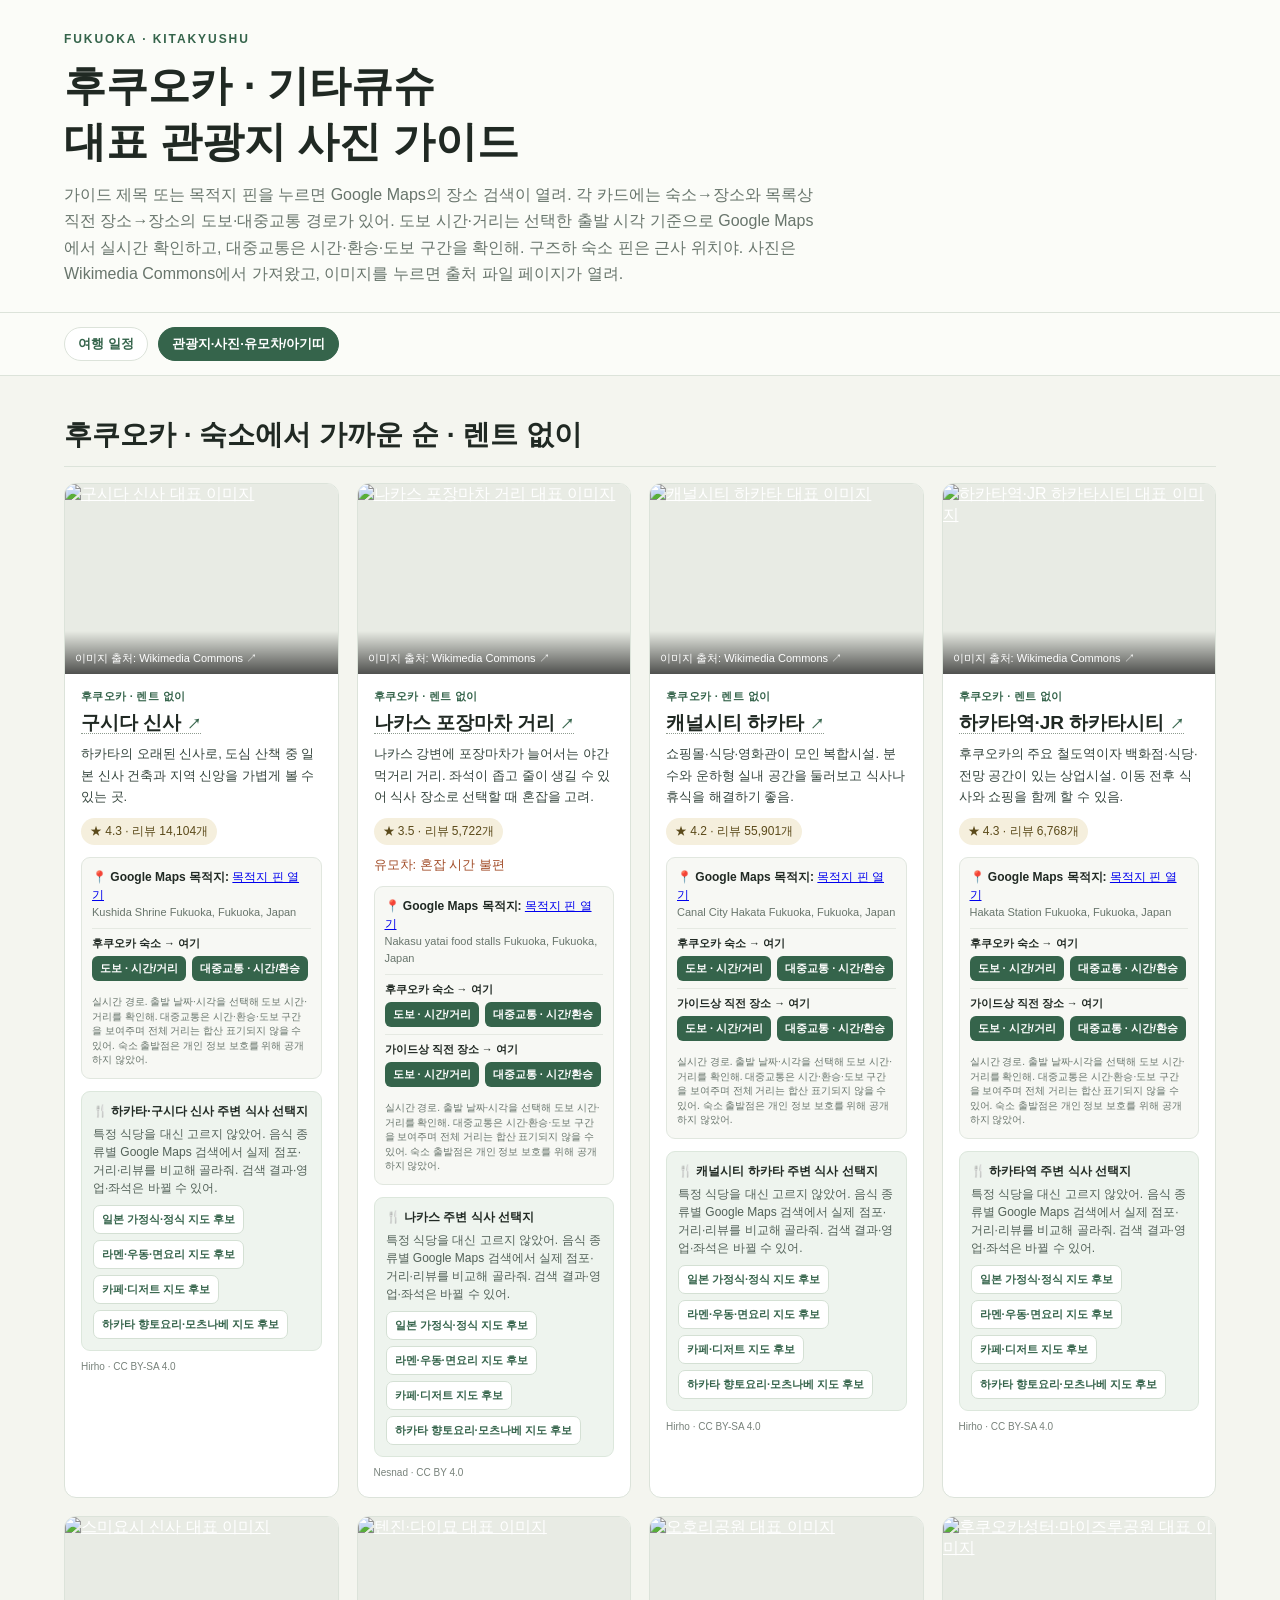
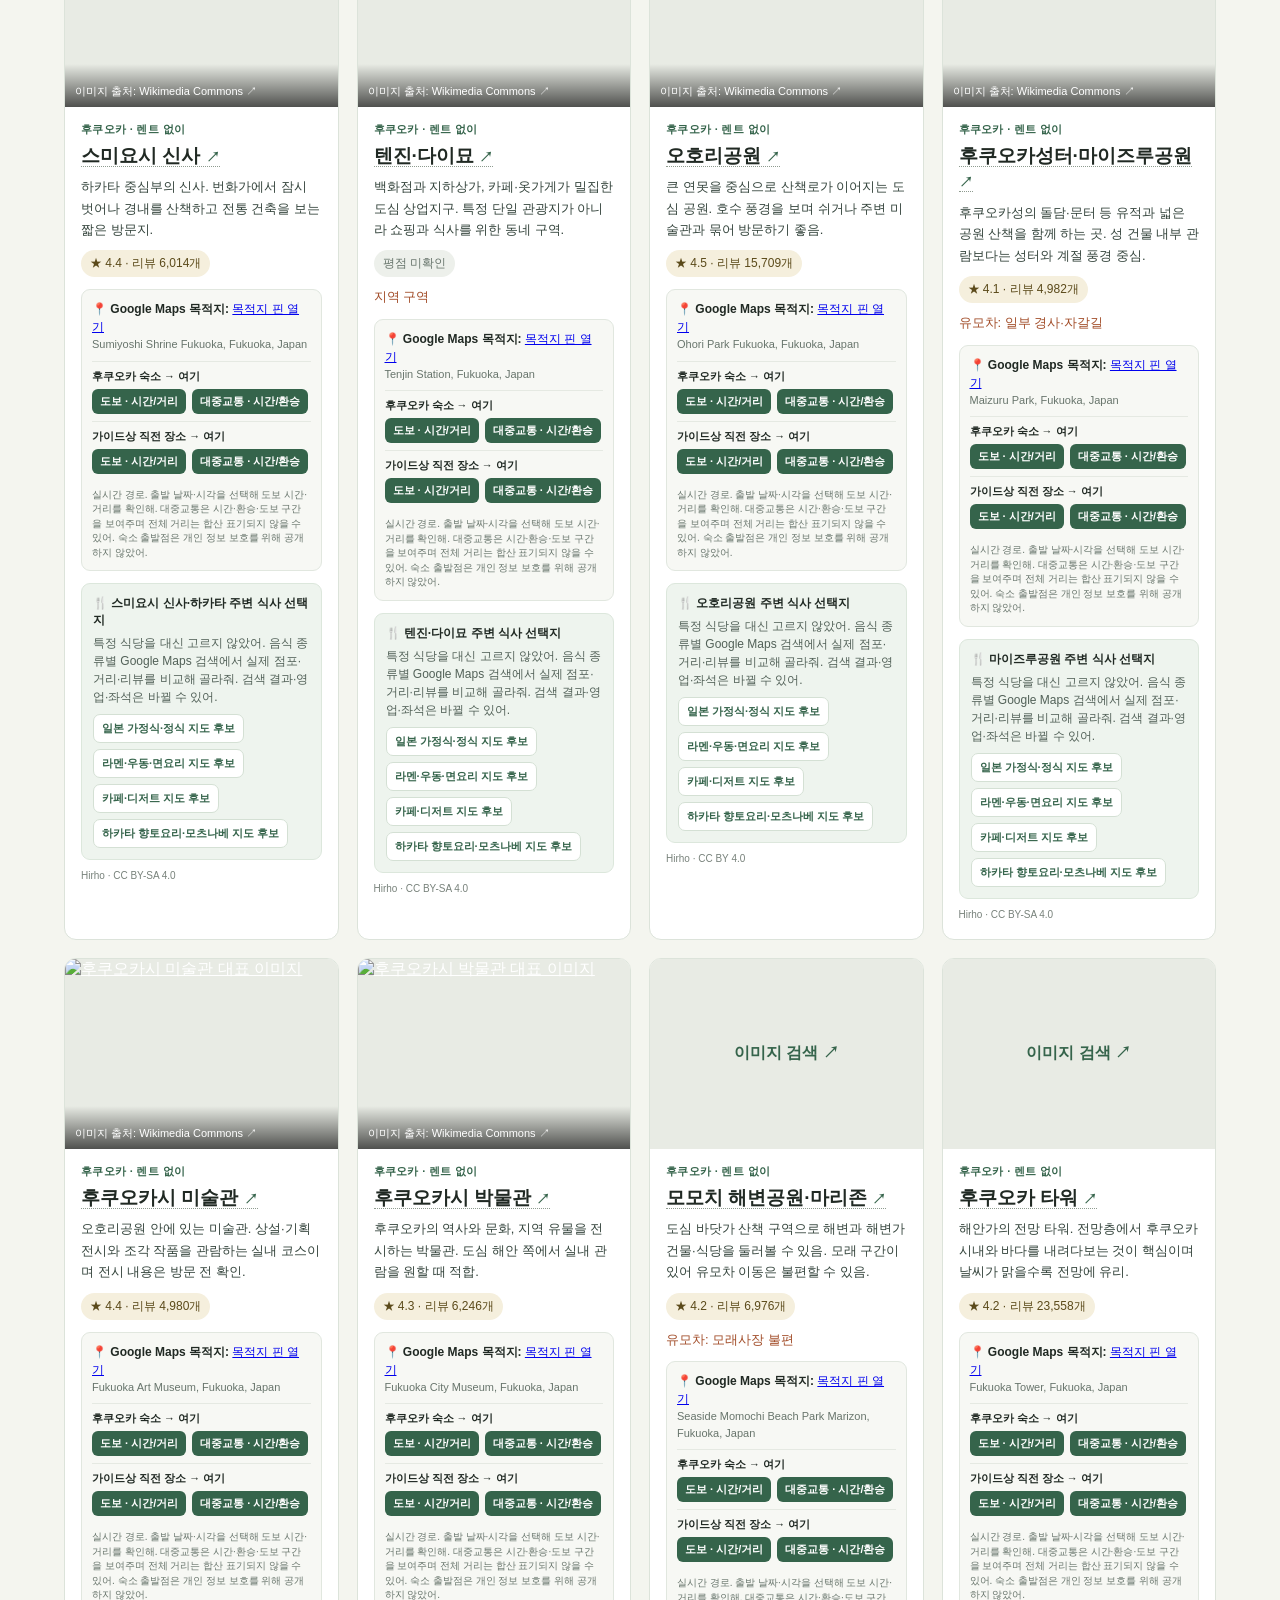
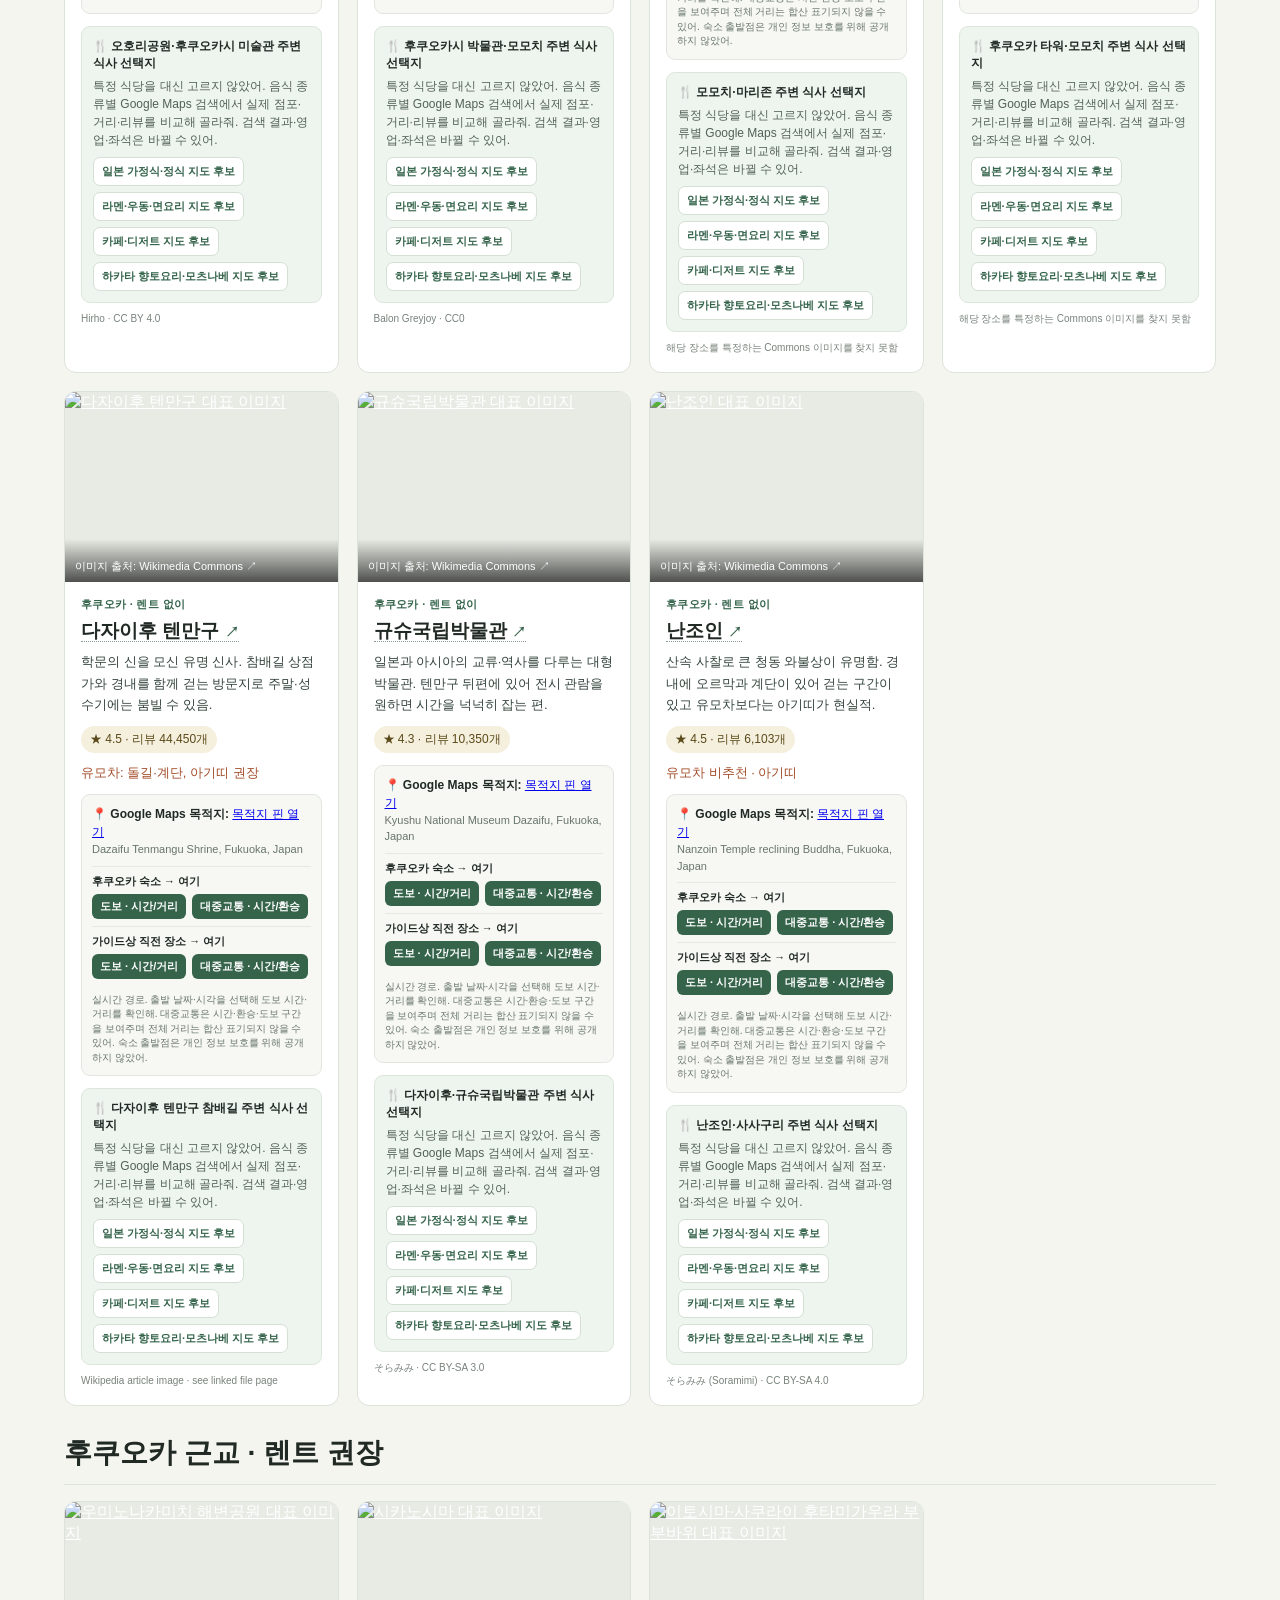
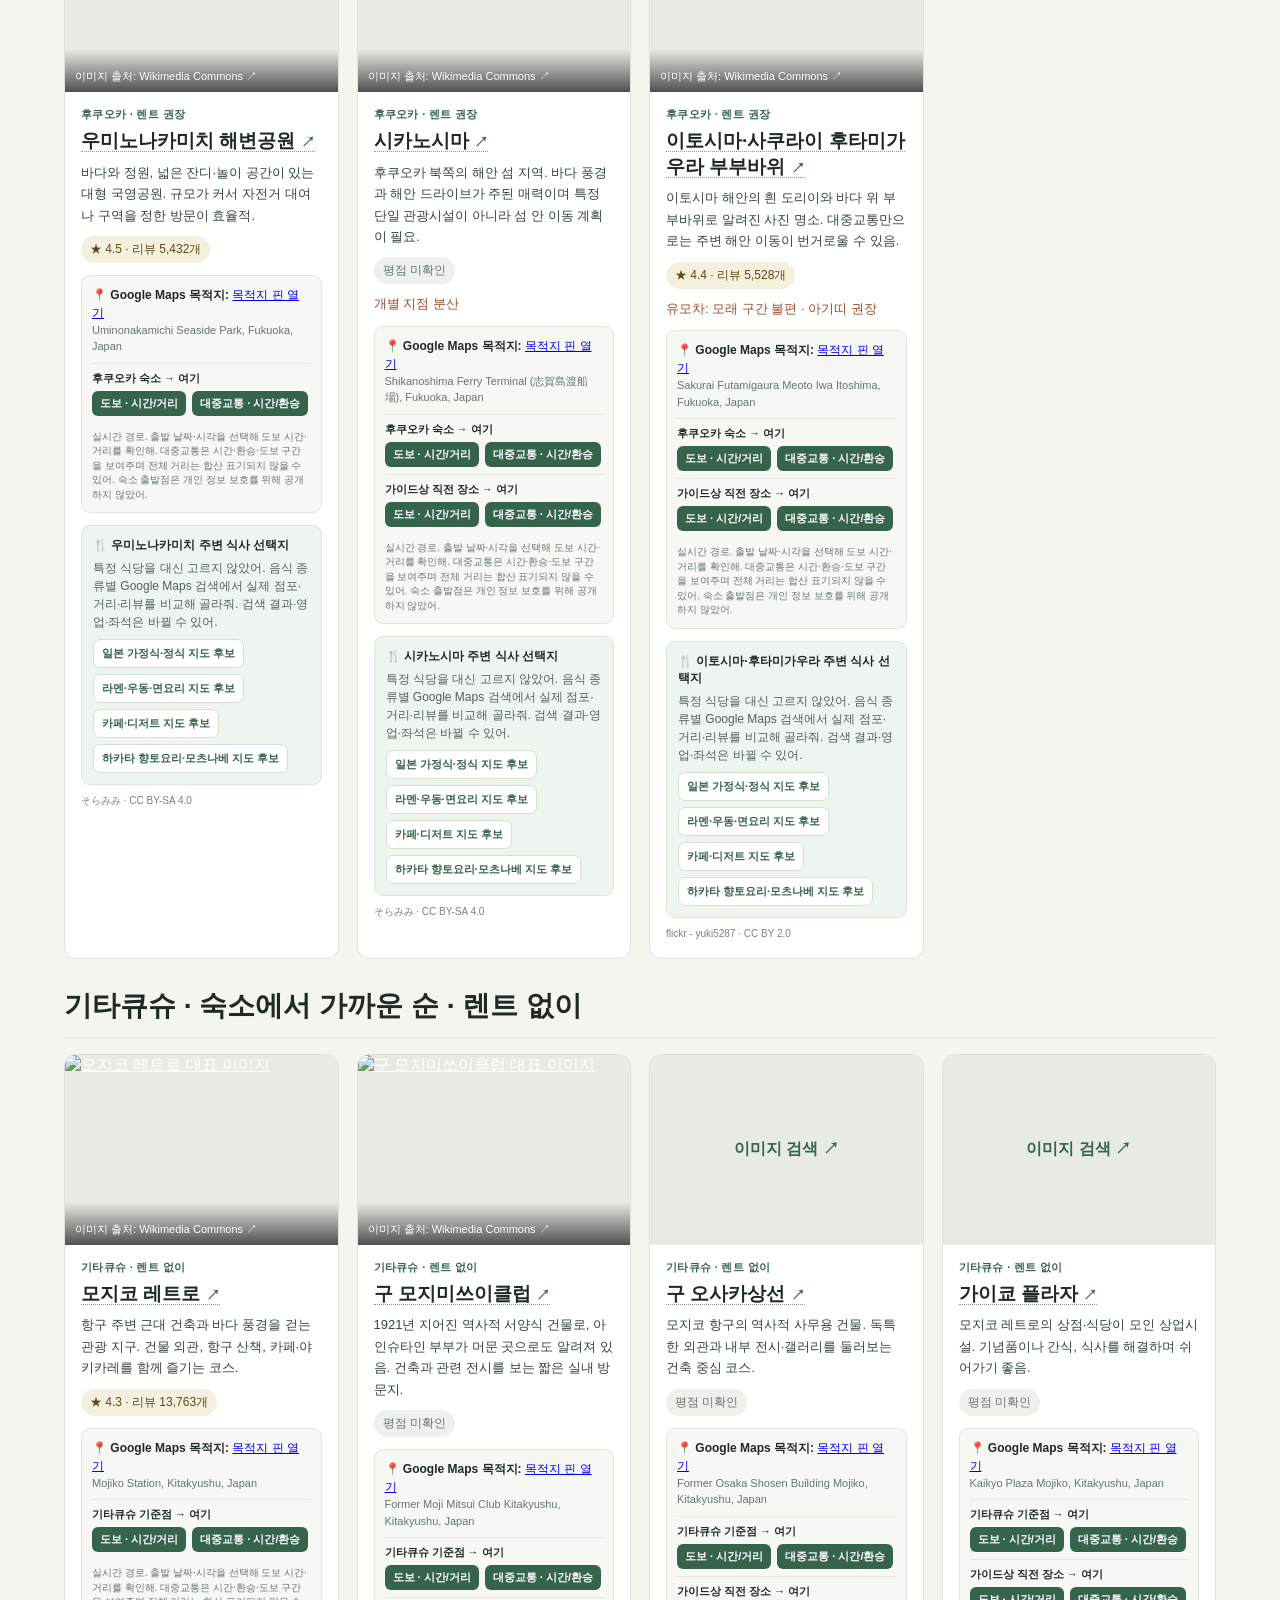
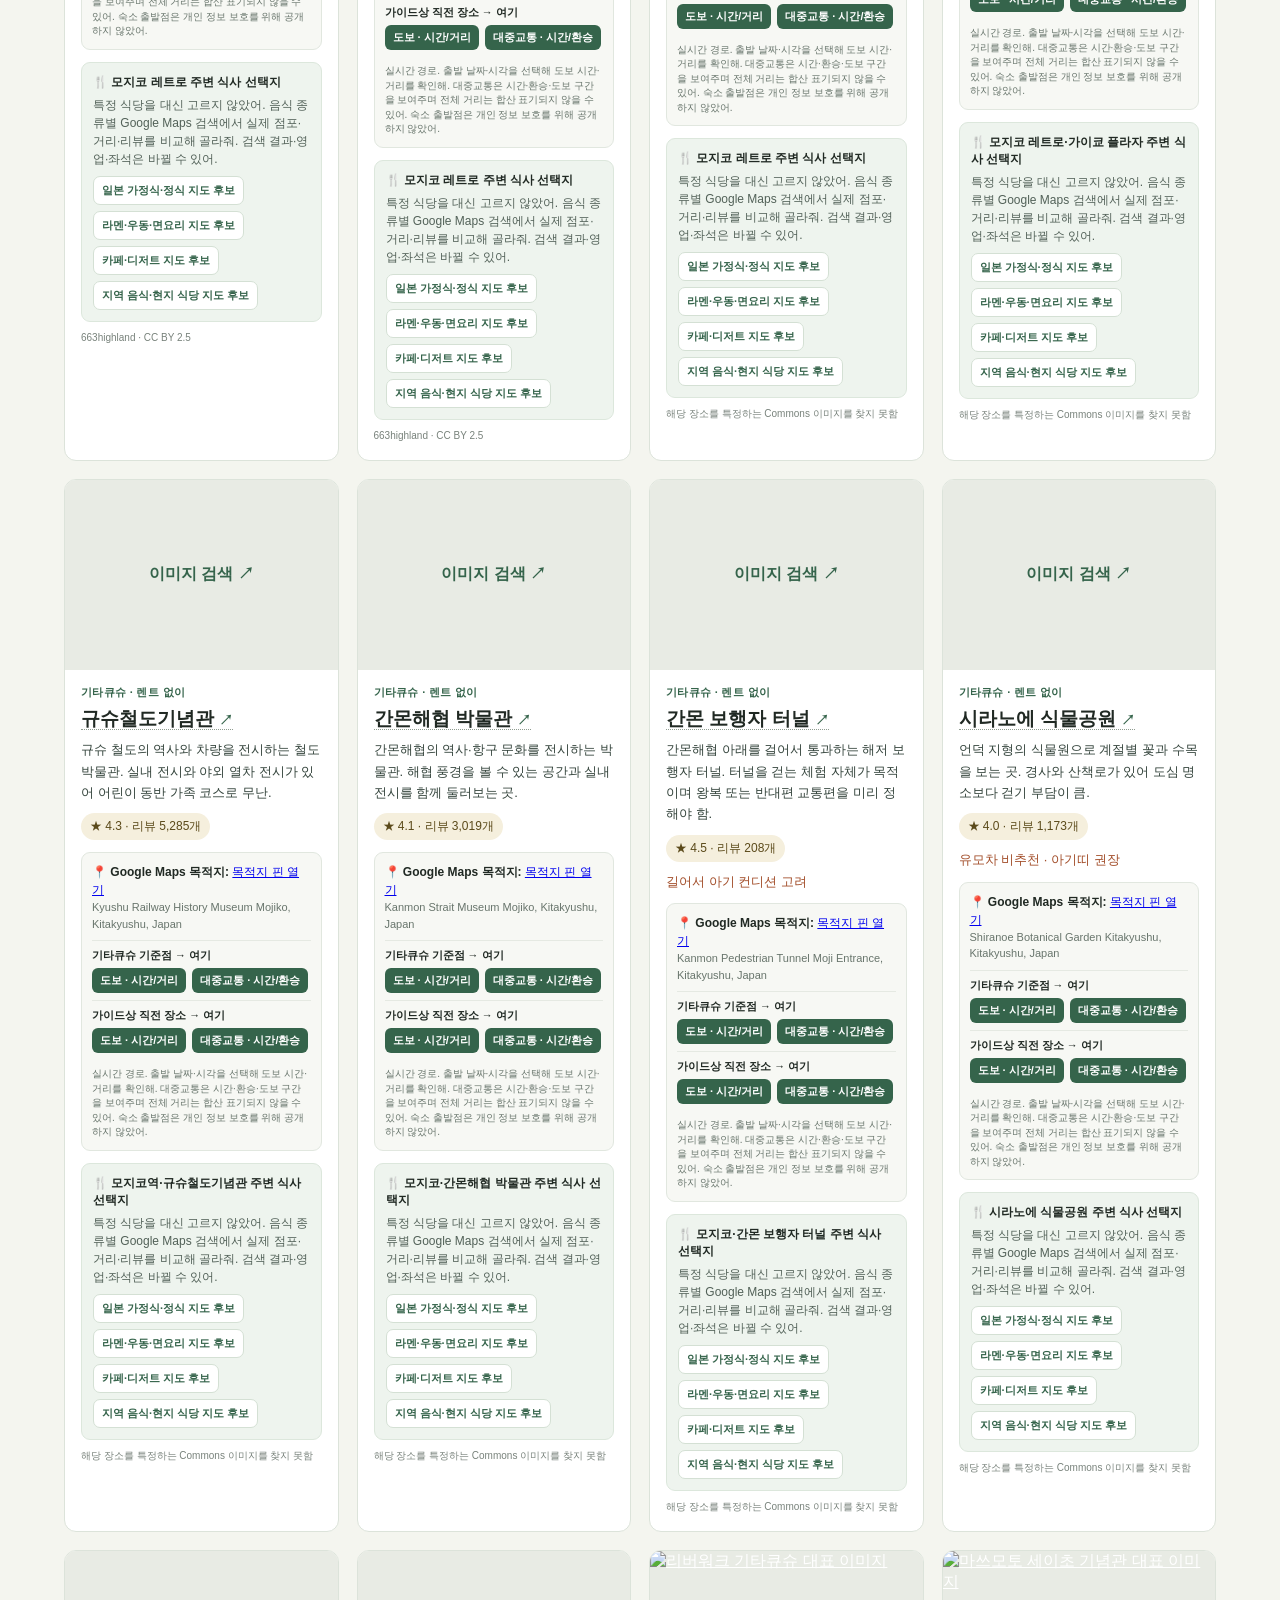
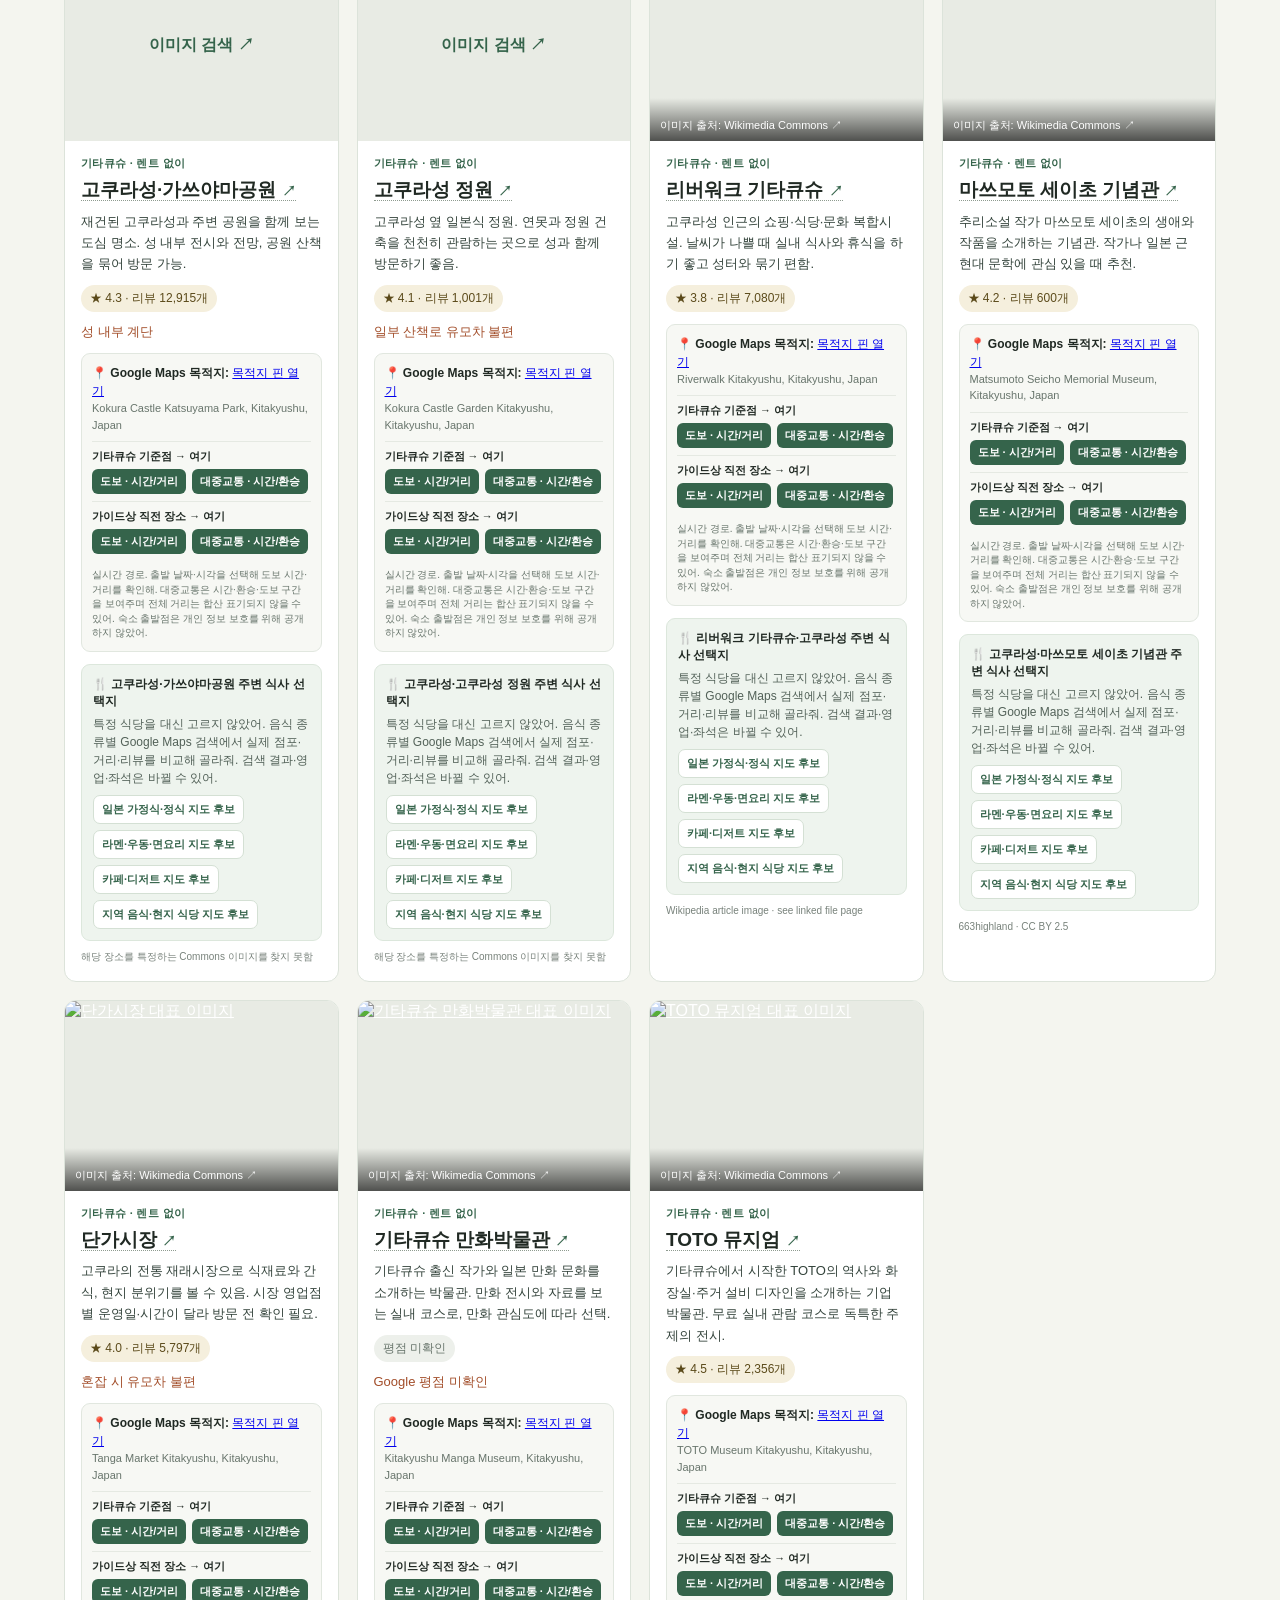
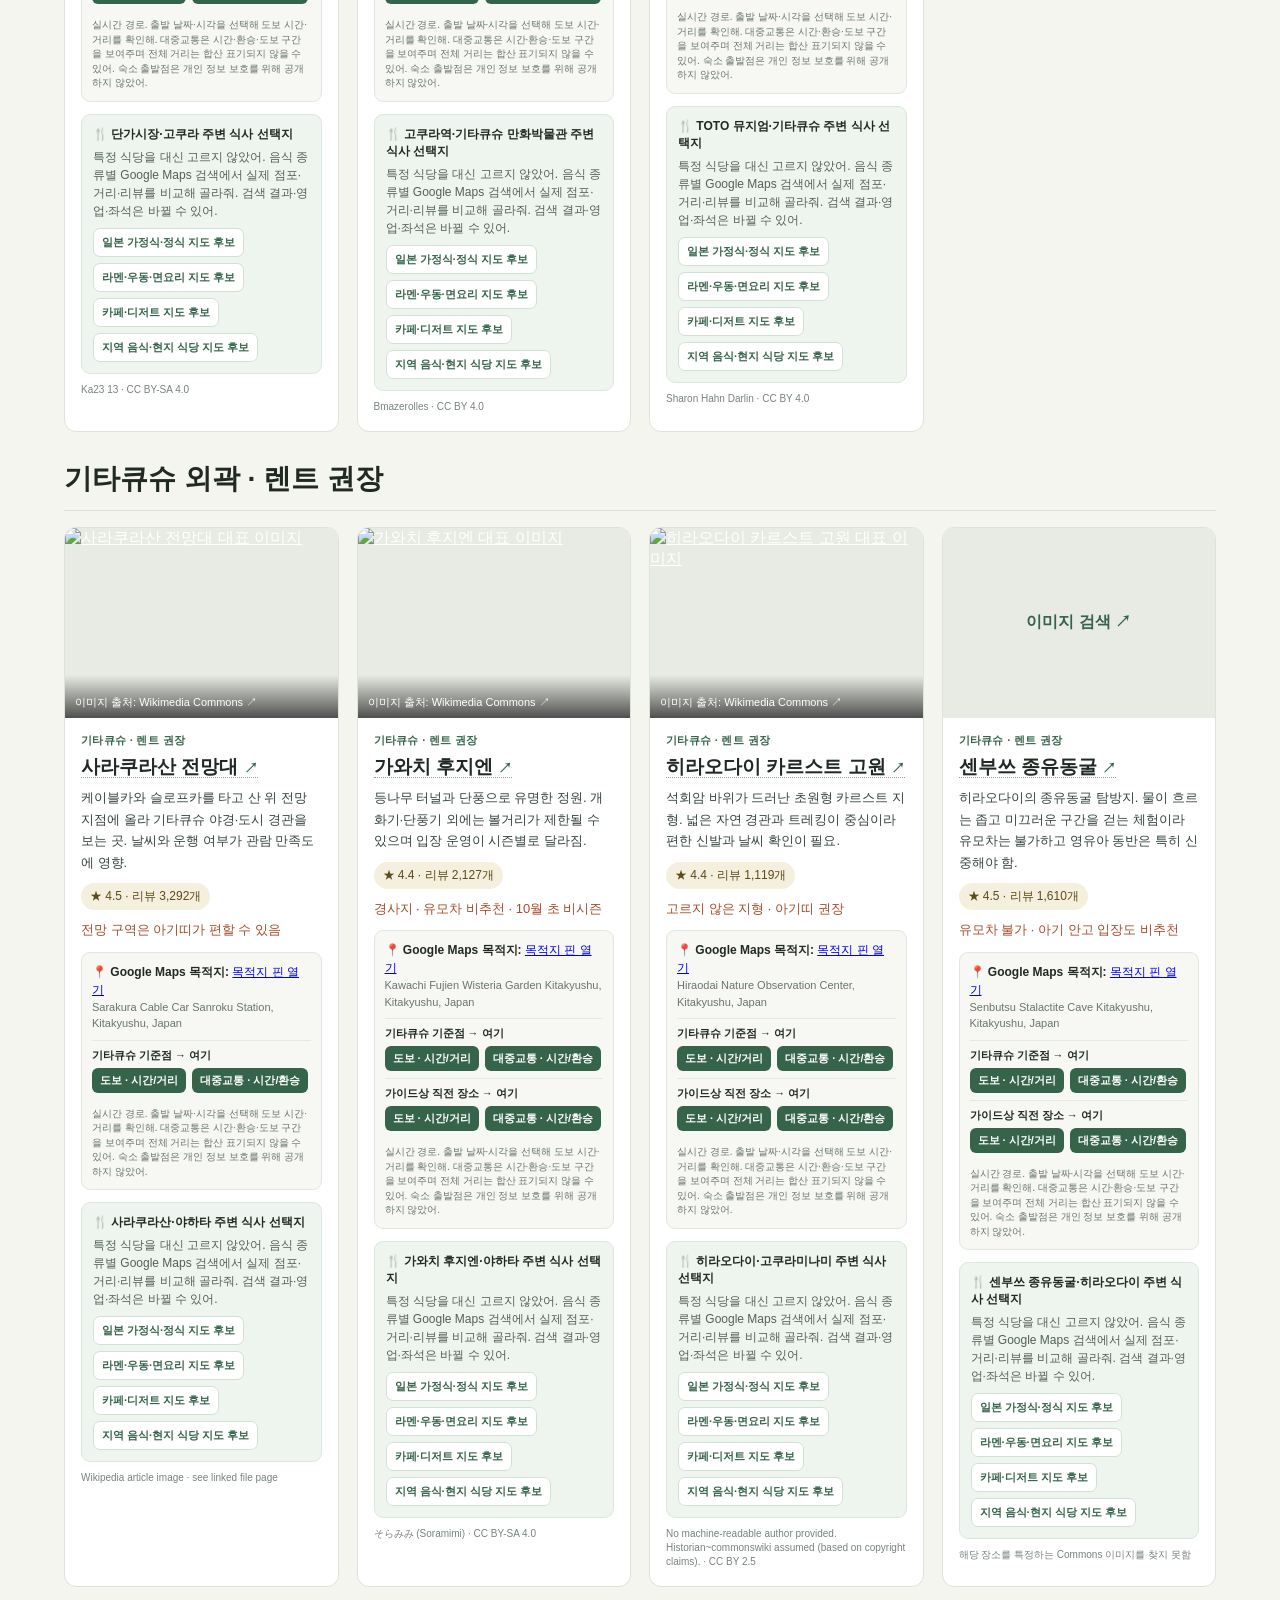
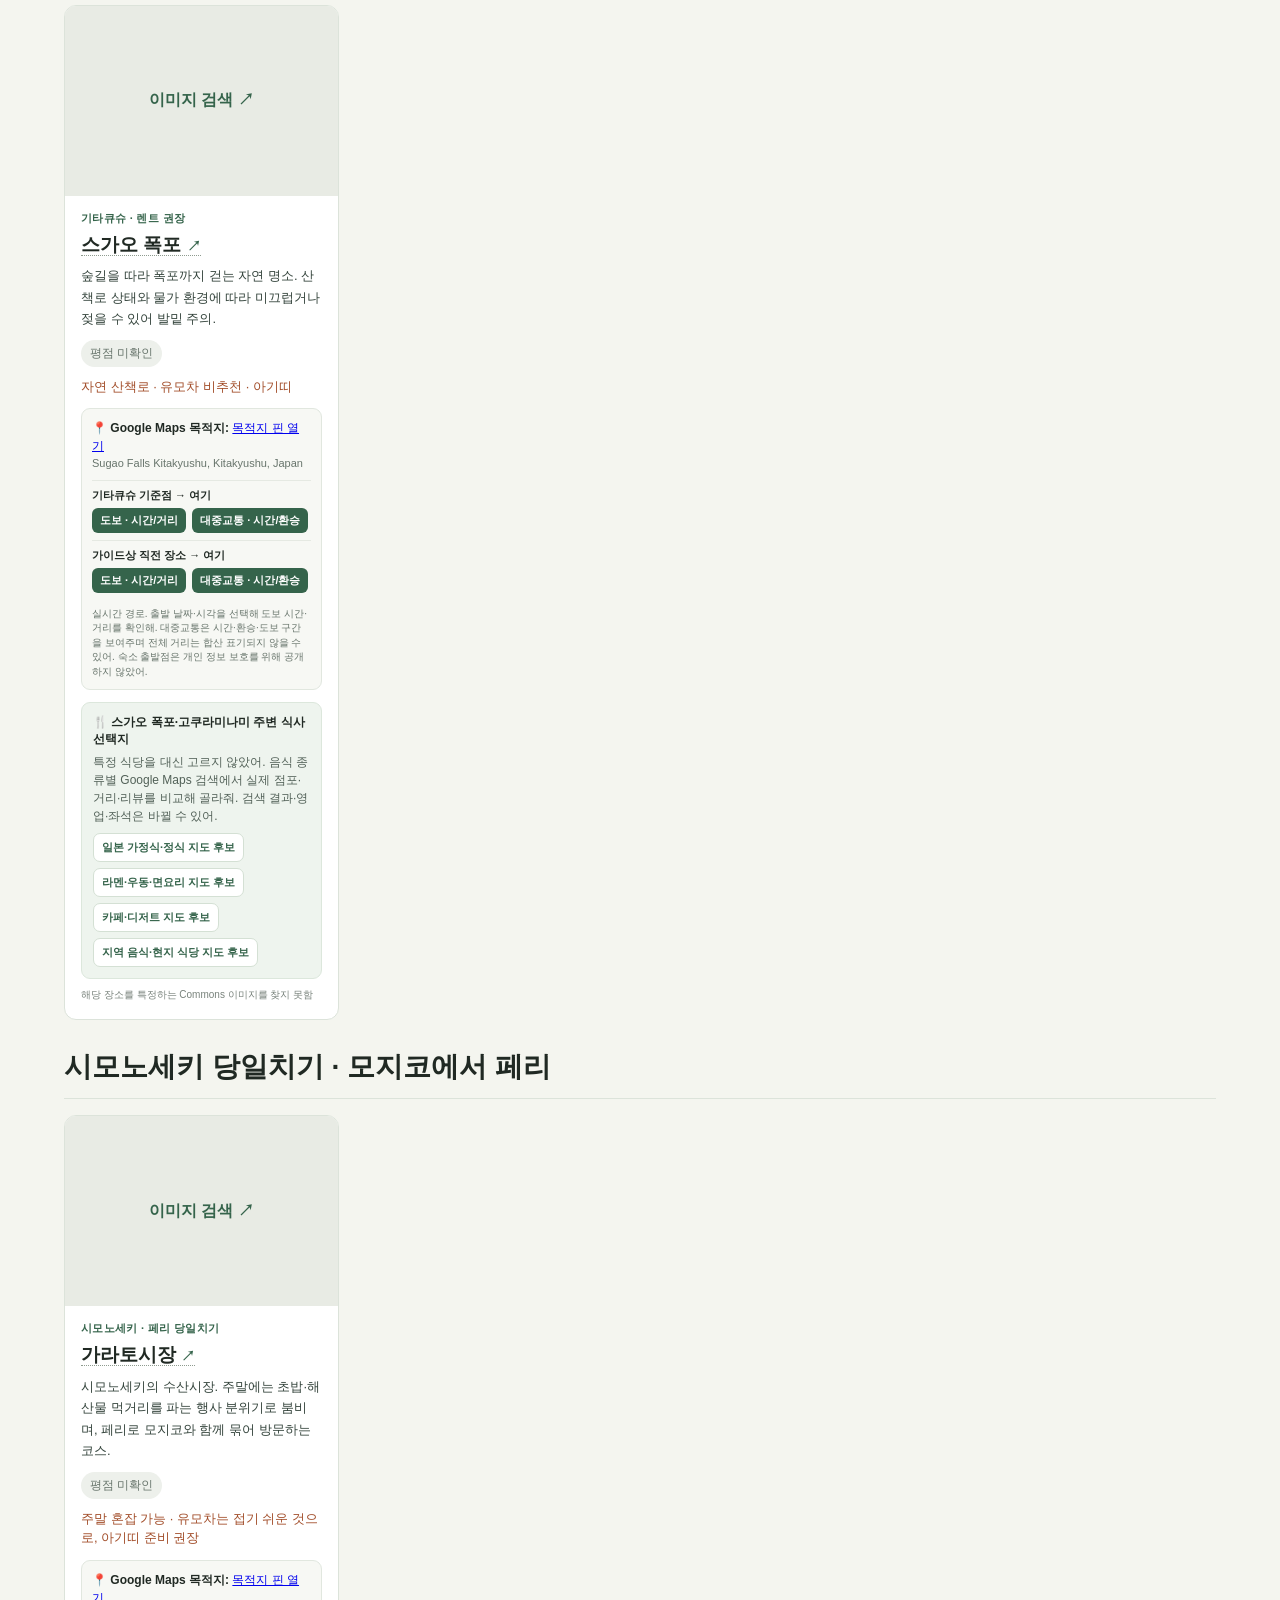
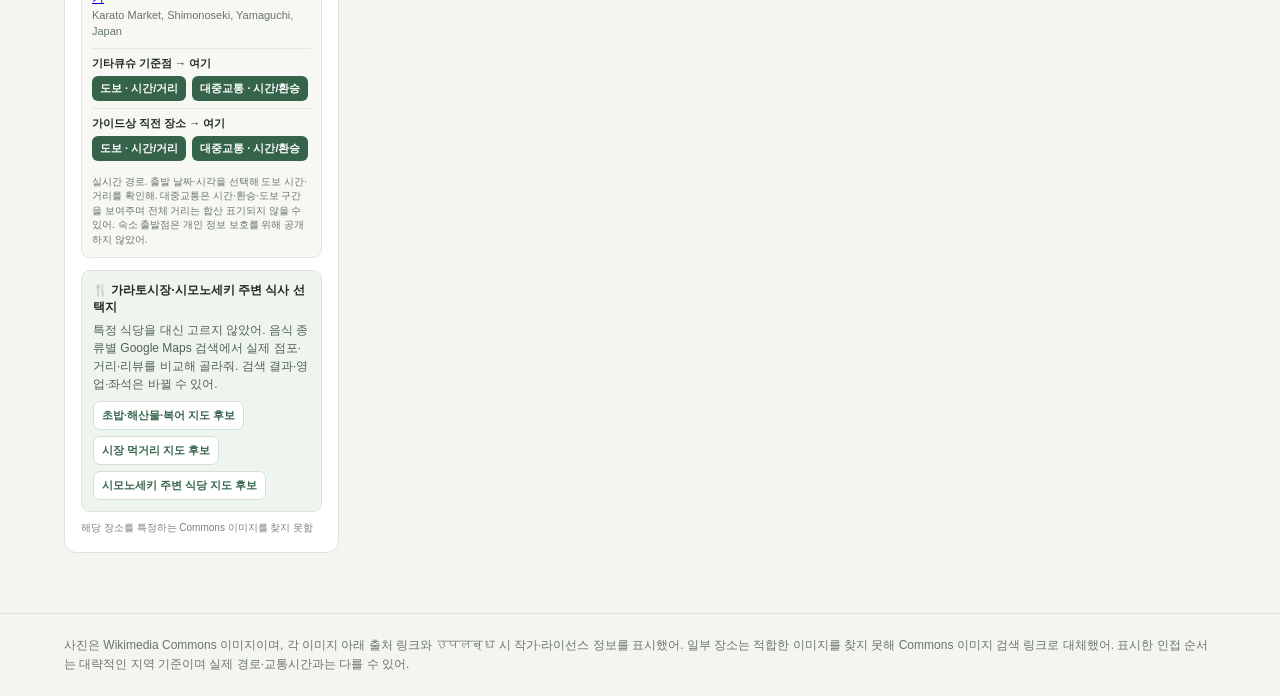
==== attractions.html @ 08679893 "Publish sanitized trip guide" ====
<!doctype html><html lang="ko"><head><meta charset="utf-8"><meta name="viewport" content="width=device-width,initial-scale=1"><title>후쿠오카·기타큐슈 대표 관광지 사진 가이드</title><style>
:root{--ink:#202923;--muted:#68756c;--line:#dce3da;--paper:#f4f5ef;--accent:#35644b}*{box-sizing:border-box}body{margin:0;background:var(--paper);color:var(--ink);font-family:-apple-system,BlinkMacSystemFont,"Hiragino Kaku Gothic ProN","Yu Gothic",sans-serif}header{padding:32px clamp(18px,5vw,70px) 24px;border-bottom:1px solid var(--line);background:#fbfcf8}header .eyebrow{font-size:12px;letter-spacing:.16em;text-transform:uppercase;color:var(--accent);font-weight:700}h1{font-size:clamp(20px,3vw,28px);margin:0 0 16px}header h1{font-size:clamp(27px,4vw,42px);margin:12px 0}header p{max-width:760px;color:var(--muted);line-height:1.65;margin:0}.map-place-link{color:inherit;text-decoration:none;border-bottom:1px dotted #8e9b8f}.map-place-link span{color:var(--accent);font-size:.72em}.map-place-link:hover{color:var(--accent);border-bottom-style:solid}main{padding:12px clamp(18px,5vw,70px) 60px}section{padding-top:28px}section h1{padding-bottom:12px;border-bottom:1px solid var(--line)}.grid{display:grid;grid-template-columns:repeat(auto-fill,minmax(min(100%,270px),1fr));gap:18px}.item{overflow:hidden;background:#fff;border:1px solid var(--line);border-radius:12px}.media{height:190px;background:#e8ebe4}.photo{display:block;height:100%;position:relative;color:#fff}.photo img{display:block;width:100%;height:100%;object-fit:cover}.photo span{position:absolute;bottom:0;left:0;right:0;padding:20px 10px 8px;background:linear-gradient(transparent,rgba(0,0,0,.66));font-size:11px}.no-photo{display:flex;height:100%;align-items:center;justify-content:center;color:var(--accent);text-decoration:none;font-weight:600}.body{padding:15px 16px 17px}.meta{font-size:11px;color:var(--accent);font-weight:700;letter-spacing:.03em}.body h2{font-size:19px;line-height:1.35;margin:6px 0 8px}.rating{display:inline-block;font-size:12px;color:#5b4a1a;background:#f5efdd;border-radius:20px;padding:5px 9px}.muted{color:#68756c;background:#edf0eb}.note{font-size:13px;line-height:1.5;color:#a24d29;margin:10px 0 0}.body small{display:block;color:#78827b;font-size:10px;line-height:1.4;margin-top:9px;overflow-wrap:anywhere}footer{padding:22px clamp(18px,5vw,70px);border-top:1px solid var(--line);font-size:12px;color:var(--muted);line-height:1.6}a:focus-visible{outline:3px solid #35644b;outline-offset:3px}@media(max-width:600px){.media{height:210px}.grid{gap:12px}}
.description{font-size:13px;line-height:1.65;color:#34443c;margin:8px 0 10px}
.page-nav{display:flex;gap:10px;flex-wrap:wrap;padding:14px clamp(18px,5vw,70px);background:#fbfcf8;border-bottom:1px solid var(--line)}.page-nav a{display:inline-block;border:1px solid var(--line);border-radius:999px;padding:7px 13px;background:#fff;color:var(--accent);font-size:13px;font-weight:650;text-decoration:none}.page-nav a[aria-current="page"]{background:var(--accent);border-color:var(--accent);color:#fff}.route-panel{margin-top:12px;padding:10px;background:#f7f8f4;border:1px solid #e1e7df;border-radius:9px}.route-target{font-size:12px;line-height:1.5;margin-bottom:8px}.route-target>span{display:block;color:#68756c;font-size:11px;overflow-wrap:anywhere}.route-row{padding:7px 0;border-top:1px solid #e5e9e2;font-size:11px}.route-row>b{display:block;margin-bottom:5px}.route-row>span{display:flex;gap:6px;flex-wrap:wrap}.route-btn{display:inline-block;padding:5px 8px;border-radius:6px;background:#35644b;color:#fff;text-decoration:none;font-weight:650}.route-panel small{display:block;color:#68756c;font-size:10px;line-height:1.45;margin-top:7px}.food-panel{margin-top:12px;padding:11px;background:#eef4ee;border:1px solid #dce7dc;border-radius:9px;font-size:12px}.food-panel p{margin:5px 0 8px;color:#526158;line-height:1.5}.food-links{display:flex;flex-wrap:wrap;gap:6px}.food-btn{display:inline-block;padding:6px 8px;background:#fff;border:1px solid #d4e0d4;border-radius:7px;color:#35644b;text-decoration:none;font-weight:650;font-size:11px}</style></head><body><header><div class="eyebrow">FUKUOKA · KITAKYUSHU</div><h1>후쿠오카 · 기타큐슈<br>대표 관광지 사진 가이드</h1><p>가이드 제목 또는 목적지 핀을 누르면 Google Maps의 장소 검색이 열려. 각 카드에는 숙소→장소와 목록상 직전 장소→장소의 도보·대중교통 경로가 있어. 도보 시간·거리는 선택한 출발 시각 기준으로 Google Maps에서 실시간 확인하고, 대중교통은 시간·환승·도보 구간을 확인해. 구즈하 숙소 핀은 근사 위치야. 사진은 Wikimedia Commons에서 가져왔고, 이미지를 누르면 출처 파일 페이지가 열려.</p></header><nav class="page-nav" aria-label="여행 문서 이동"><a href="%ED%9B%84%EC%BF%A0%EC%98%A4%EC%B9%B4_%EA%B8%B0%ED%83%80%ED%81%90%EC%8A%88_%EC%97%AC%ED%96%89%EC%9D%BC%EC%A0%95.html">여행 일정</a><a href="%ED%9B%84%EC%BF%A0%EC%98%A4%EC%B9%B4_%EA%B8%B0%ED%83%80%ED%81%90%EC%8A%88_%EA%B4%80%EA%B4%91%EC%A7%80_%EC%82%AC%EC%A7%84%EA%B0%80%EC%9D%B4%EB%93%9C.html" aria-current="page">관광지·사진·유모차/아기띠</a></nav><main><section><h1>후쿠오카 · 숙소에서 가까운 순 · 렌트 없이</h1><div class="grid"><article class="item" data-city="후쿠오카" data-mode="렌트 없이"><div class="media"><a class="photo" href="https://commons.wikimedia.org/wiki/File:Kushida_Shrine_Kair%C5%8D_1-41_Kami-kawabatamachi_Hakata-ku_Fukuoka_20231128.jpg" target="_blank" rel="noreferrer"><img loading="lazy" src="https://thumb.wikimedia.org/wikipedia/commons/thumb/6/61/Kushida_Shrine_Kair%C5%8D_1-41_Kami-kawabatamachi_Hakata-ku_Fukuoka_20231128.jpg/1280px-Kushida_Shrine_Kair%C5%8D_1-41_Kami-kawabatamachi_Hakata-ku_Fukuoka_20231128.jpg?utm_source=commons.wikimedia.org&amp;utm_campaign=imageinfo&amp;utm_content=thumbnail" alt="구시다 신사 대표 이미지"><span>이미지 출처: Wikimedia Commons ↗</span></a></div><div class="body"><div class="meta">후쿠오카 · 렌트 없이</div><h2><a class="map-place-link" href="https://www.google.com/maps/search/?api=1&amp;query=Kushida%20Shrine%20Fukuoka%2C%20Fukuoka%2C%20Japan" target="_blank" rel="noopener noreferrer" title="Kushida Shrine Fukuoka, Fukuoka, Japan">구시다 신사 <span aria-hidden="true">↗</span></a></h2><p class="description">하카타의 오래된 신사로, 도심 산책 중 일본 신사 건축과 지역 신앙을 가볍게 볼 수 있는 곳.</p><span class="rating">★ 4.3 · 리뷰 14,104개</span><div class="route-panel"><div class="route-target"><b>📍 Google Maps 목적지:</b> <a class="pin-link" href="https://www.google.com/maps/search/?api=1&amp;query=Kushida%20Shrine%20Fukuoka%2C%20Fukuoka%2C%20Japan" target="_blank" rel="noopener noreferrer">목적지 핀 열기</a><span>Kushida Shrine Fukuoka, Fukuoka, Japan</span></div><div class="route-row"><b>후쿠오카 숙소 → 여기</b><span><a class="route-btn" href="https://www.google.com/maps/dir/?api=1&amp;origin=GRAND%20BASE%20Hakata%20Gofuku%2C%207-7%20Kamigofukumachi%2C%20Hakata%20Ward%2C%20Fukuoka%2C%20Japan&amp;destination=Kushida%20Shrine%20Fukuoka%2C%20Fukuoka%2C%20Japan&amp;travelmode=walking" target="_blank" rel="noopener noreferrer">도보 · 시간/거리</a><a class="route-btn" href="https://www.google.com/maps/dir/?api=1&amp;origin=GRAND%20BASE%20Hakata%20Gofuku%2C%207-7%20Kamigofukumachi%2C%20Hakata%20Ward%2C%20Fukuoka%2C%20Japan&amp;destination=Kushida%20Shrine%20Fukuoka%2C%20Fukuoka%2C%20Japan&amp;travelmode=transit" target="_blank" rel="noopener noreferrer">대중교통 · 시간/환승</a></span></div><small>실시간 경로. 출발 날짜·시각을 선택해 도보 시간·거리를 확인해. 대중교통은 시간·환승·도보 구간을 보여주며 전체 거리는 합산 표기되지 않을 수 있어. 숙소 출발점은 개인 정보 보호를 위해 공개하지 않았어.</small></div><div class="food-panel"><b>🍴 하카타·구시다 신사 주변 식사 선택지</b><p>특정 식당을 대신 고르지 않았어. 음식 종류별 Google Maps 검색에서 실제 점포·거리·리뷰를 비교해 골라줘. 검색 결과·영업·좌석은 바뀔 수 있어.</p><div class="food-links"><a class="food-btn" href="https://www.google.com/maps/search/?api=1&amp;query=%EC%9D%BC%EB%B3%B8%20%EA%B0%80%EC%A0%95%EC%8B%9D%C2%B7%EC%A0%95%EC%8B%9D%20near%20%ED%95%98%EC%B9%B4%ED%83%80%C2%B7%EA%B5%AC%EC%8B%9C%EB%8B%A4%20%EC%8B%A0%EC%82%AC%2C%20Fukuoka" target="_blank" rel="noopener noreferrer">일본 가정식·정식 지도 후보</a><a class="food-btn" href="https://www.google.com/maps/search/?api=1&amp;query=%EB%9D%BC%EB%A9%98%C2%B7%EC%9A%B0%EB%8F%99%C2%B7%EB%A9%B4%EC%9A%94%EB%A6%AC%20near%20%ED%95%98%EC%B9%B4%ED%83%80%C2%B7%EA%B5%AC%EC%8B%9C%EB%8B%A4%20%EC%8B%A0%EC%82%AC%2C%20Fukuoka" target="_blank" rel="noopener noreferrer">라멘·우동·면요리 지도 후보</a><a class="food-btn" href="https://www.google.com/maps/search/?api=1&amp;query=%EC%B9%B4%ED%8E%98%C2%B7%EB%94%94%EC%A0%80%ED%8A%B8%20near%20%ED%95%98%EC%B9%B4%ED%83%80%C2%B7%EA%B5%AC%EC%8B%9C%EB%8B%A4%20%EC%8B%A0%EC%82%AC%2C%20Fukuoka" target="_blank" rel="noopener noreferrer">카페·디저트 지도 후보</a><a class="food-btn" href="https://www.google.com/maps/search/?api=1&amp;query=%ED%95%98%EC%B9%B4%ED%83%80%20%ED%96%A5%ED%86%A0%EC%9A%94%EB%A6%AC%C2%B7%EB%AA%A8%EC%B8%A0%EB%82%98%EB%B2%A0%20near%20%ED%95%98%EC%B9%B4%ED%83%80%C2%B7%EA%B5%AC%EC%8B%9C%EB%8B%A4%20%EC%8B%A0%EC%82%AC%2C%20Fukuoka" target="_blank" rel="noopener noreferrer">하카타 향토요리·모츠나베 지도 후보</a></div></div><small>Hirho · CC BY-SA 4.0</small></div></article><article class="item" data-city="후쿠오카" data-mode="렌트 없이"><div class="media"><a class="photo" href="https://commons.wikimedia.org/wiki/File:Hakata_yatai_and_yatai_food_-_2024_Sept_24_various.jpeg" target="_blank" rel="noreferrer"><img loading="lazy" src="https://thumb.wikimedia.org/wikipedia/commons/thumb/a/a2/Hakata_yatai_and_yatai_food_-_2024_Sept_24_various.jpeg/1280px-Hakata_yatai_and_yatai_food_-_2024_Sept_24_various.jpeg?utm_source=commons.wikimedia.org&amp;utm_campaign=imageinfo&amp;utm_content=thumbnail" alt="나카스 포장마차 거리 대표 이미지"><span>이미지 출처: Wikimedia Commons ↗</span></a></div><div class="body"><div class="meta">후쿠오카 · 렌트 없이</div><h2><a class="map-place-link" href="https://www.google.com/maps/search/?api=1&amp;query=Nakasu%20yatai%20food%20stalls%20Fukuoka%2C%20Fukuoka%2C%20Japan" target="_blank" rel="noopener noreferrer" title="Nakasu yatai food stalls Fukuoka, Fukuoka, Japan">나카스 포장마차 거리 <span aria-hidden="true">↗</span></a></h2><p class="description">나카스 강변에 포장마차가 늘어서는 야간 먹거리 거리. 좌석이 좁고 줄이 생길 수 있어 식사 장소로 선택할 때 혼잡을 고려.</p><span class="rating">★ 3.5 · 리뷰 5,722개</span><p class="note">유모차: 혼잡 시간 불편</p><div class="route-panel"><div class="route-target"><b>📍 Google Maps 목적지:</b> <a class="pin-link" href="https://www.google.com/maps/search/?api=1&amp;query=Nakasu%20yatai%20food%20stalls%20Fukuoka%2C%20Fukuoka%2C%20Japan" target="_blank" rel="noopener noreferrer">목적지 핀 열기</a><span>Nakasu yatai food stalls Fukuoka, Fukuoka, Japan</span></div><div class="route-row"><b>후쿠오카 숙소 → 여기</b><span><a class="route-btn" href="https://www.google.com/maps/dir/?api=1&amp;origin=GRAND%20BASE%20Hakata%20Gofuku%2C%207-7%20Kamigofukumachi%2C%20Hakata%20Ward%2C%20Fukuoka%2C%20Japan&amp;destination=Nakasu%20yatai%20food%20stalls%20Fukuoka%2C%20Fukuoka%2C%20Japan&amp;travelmode=walking" target="_blank" rel="noopener noreferrer">도보 · 시간/거리</a><a class="route-btn" href="https://www.google.com/maps/dir/?api=1&amp;origin=GRAND%20BASE%20Hakata%20Gofuku%2C%207-7%20Kamigofukumachi%2C%20Hakata%20Ward%2C%20Fukuoka%2C%20Japan&amp;destination=Nakasu%20yatai%20food%20stalls%20Fukuoka%2C%20Fukuoka%2C%20Japan&amp;travelmode=transit" target="_blank" rel="noopener noreferrer">대중교통 · 시간/환승</a></span></div><div class="route-row"><b>가이드상 직전 장소 → 여기</b><span><a class="route-btn" href="https://www.google.com/maps/dir/?api=1&amp;origin=Kushida%20Shrine%20Fukuoka%2C%20Fukuoka%2C%20Japan&amp;destination=Nakasu%20yatai%20food%20stalls%20Fukuoka%2C%20Fukuoka%2C%20Japan&amp;travelmode=walking" target="_blank" rel="noopener noreferrer">도보 · 시간/거리</a><a class="route-btn" href="https://www.google.com/maps/dir/?api=1&amp;origin=Kushida%20Shrine%20Fukuoka%2C%20Fukuoka%2C%20Japan&amp;destination=Nakasu%20yatai%20food%20stalls%20Fukuoka%2C%20Fukuoka%2C%20Japan&amp;travelmode=transit" target="_blank" rel="noopener noreferrer">대중교통 · 시간/환승</a></span></div><small>실시간 경로. 출발 날짜·시각을 선택해 도보 시간·거리를 확인해. 대중교통은 시간·환승·도보 구간을 보여주며 전체 거리는 합산 표기되지 않을 수 있어. 숙소 출발점은 개인 정보 보호를 위해 공개하지 않았어.</small></div><div class="food-panel"><b>🍴 나카스 주변 식사 선택지</b><p>특정 식당을 대신 고르지 않았어. 음식 종류별 Google Maps 검색에서 실제 점포·거리·리뷰를 비교해 골라줘. 검색 결과·영업·좌석은 바뀔 수 있어.</p><div class="food-links"><a class="food-btn" href="https://www.google.com/maps/search/?api=1&amp;query=%EC%9D%BC%EB%B3%B8%20%EA%B0%80%EC%A0%95%EC%8B%9D%C2%B7%EC%A0%95%EC%8B%9D%20near%20%EB%82%98%EC%B9%B4%EC%8A%A4%2C%20Fukuoka" target="_blank" rel="noopener noreferrer">일본 가정식·정식 지도 후보</a><a class="food-btn" href="https://www.google.com/maps/search/?api=1&amp;query=%EB%9D%BC%EB%A9%98%C2%B7%EC%9A%B0%EB%8F%99%C2%B7%EB%A9%B4%EC%9A%94%EB%A6%AC%20near%20%EB%82%98%EC%B9%B4%EC%8A%A4%2C%20Fukuoka" target="_blank" rel="noopener noreferrer">라멘·우동·면요리 지도 후보</a><a class="food-btn" href="https://www.google.com/maps/search/?api=1&amp;query=%EC%B9%B4%ED%8E%98%C2%B7%EB%94%94%EC%A0%80%ED%8A%B8%20near%20%EB%82%98%EC%B9%B4%EC%8A%A4%2C%20Fukuoka" target="_blank" rel="noopener noreferrer">카페·디저트 지도 후보</a><a class="food-btn" href="https://www.google.com/maps/search/?api=1&amp;query=%ED%95%98%EC%B9%B4%ED%83%80%20%ED%96%A5%ED%86%A0%EC%9A%94%EB%A6%AC%C2%B7%EB%AA%A8%EC%B8%A0%EB%82%98%EB%B2%A0%20near%20%EB%82%98%EC%B9%B4%EC%8A%A4%2C%20Fukuoka" target="_blank" rel="noopener noreferrer">하카타 향토요리·모츠나베 지도 후보</a></div></div><small>Nesnad · CC BY 4.0</small></div></article><article class="item" data-city="후쿠오카" data-mode="렌트 없이"><div class="media"><a class="photo" href="https://commons.wikimedia.org/wiki/File:Canal_City_Fukuoka_Washington_Hotel_2-20_Sumiyoshi_1-ch%C5%8Dme_Hakata-ku_Fukuoka_20240520.jpg" target="_blank" rel="noreferrer"><img loading="lazy" src="https://thumb.wikimedia.org/wikipedia/commons/thumb/2/24/Canal_City_Fukuoka_Washington_Hotel_2-20_Sumiyoshi_1-ch%C5%8Dme_Hakata-ku_Fukuoka_20240520.jpg/1280px-Canal_City_Fukuoka_Washington_Hotel_2-20_Sumiyoshi_1-ch%C5%8Dme_Hakata-ku_Fukuoka_20240520.jpg?utm_source=commons.wikimedia.org&amp;utm_campaign=imageinfo&amp;utm_content=thumbnail" alt="캐널시티 하카타 대표 이미지"><span>이미지 출처: Wikimedia Commons ↗</span></a></div><div class="body"><div class="meta">후쿠오카 · 렌트 없이</div><h2><a class="map-place-link" href="https://www.google.com/maps/search/?api=1&amp;query=Canal%20City%20Hakata%20Fukuoka%2C%20Fukuoka%2C%20Japan" target="_blank" rel="noopener noreferrer" title="Canal City Hakata Fukuoka, Fukuoka, Japan">캐널시티 하카타 <span aria-hidden="true">↗</span></a></h2><p class="description">쇼핑몰·식당·영화관이 모인 복합시설. 분수와 운하형 실내 공간을 둘러보고 식사나 휴식을 해결하기 좋음.</p><span class="rating">★ 4.2 · 리뷰 55,901개</span><div class="route-panel"><div class="route-target"><b>📍 Google Maps 목적지:</b> <a class="pin-link" href="https://www.google.com/maps/search/?api=1&amp;query=Canal%20City%20Hakata%20Fukuoka%2C%20Fukuoka%2C%20Japan" target="_blank" rel="noopener noreferrer">목적지 핀 열기</a><span>Canal City Hakata Fukuoka, Fukuoka, Japan</span></div><div class="route-row"><b>후쿠오카 숙소 → 여기</b><span><a class="route-btn" href="https://www.google.com/maps/dir/?api=1&amp;origin=GRAND%20BASE%20Hakata%20Gofuku%2C%207-7%20Kamigofukumachi%2C%20Hakata%20Ward%2C%20Fukuoka%2C%20Japan&amp;destination=Canal%20City%20Hakata%20Fukuoka%2C%20Fukuoka%2C%20Japan&amp;travelmode=walking" target="_blank" rel="noopener noreferrer">도보 · 시간/거리</a><a class="route-btn" href="https://www.google.com/maps/dir/?api=1&amp;origin=GRAND%20BASE%20Hakata%20Gofuku%2C%207-7%20Kamigofukumachi%2C%20Hakata%20Ward%2C%20Fukuoka%2C%20Japan&amp;destination=Canal%20City%20Hakata%20Fukuoka%2C%20Fukuoka%2C%20Japan&amp;travelmode=transit" target="_blank" rel="noopener noreferrer">대중교통 · 시간/환승</a></span></div><div class="route-row"><b>가이드상 직전 장소 → 여기</b><span><a class="route-btn" href="https://www.google.com/maps/dir/?api=1&amp;origin=Nakasu%20yatai%20food%20stalls%20Fukuoka%2C%20Fukuoka%2C%20Japan&amp;destination=Canal%20City%20Hakata%20Fukuoka%2C%20Fukuoka%2C%20Japan&amp;travelmode=walking" target="_blank" rel="noopener noreferrer">도보 · 시간/거리</a><a class="route-btn" href="https://www.google.com/maps/dir/?api=1&amp;origin=Nakasu%20yatai%20food%20stalls%20Fukuoka%2C%20Fukuoka%2C%20Japan&amp;destination=Canal%20City%20Hakata%20Fukuoka%2C%20Fukuoka%2C%20Japan&amp;travelmode=transit" target="_blank" rel="noopener noreferrer">대중교통 · 시간/환승</a></span></div><small>실시간 경로. 출발 날짜·시각을 선택해 도보 시간·거리를 확인해. 대중교통은 시간·환승·도보 구간을 보여주며 전체 거리는 합산 표기되지 않을 수 있어. 숙소 출발점은 개인 정보 보호를 위해 공개하지 않았어.</small></div><div class="food-panel"><b>🍴 캐널시티 하카타 주변 식사 선택지</b><p>특정 식당을 대신 고르지 않았어. 음식 종류별 Google Maps 검색에서 실제 점포·거리·리뷰를 비교해 골라줘. 검색 결과·영업·좌석은 바뀔 수 있어.</p><div class="food-links"><a class="food-btn" href="https://www.google.com/maps/search/?api=1&amp;query=%EC%9D%BC%EB%B3%B8%20%EA%B0%80%EC%A0%95%EC%8B%9D%C2%B7%EC%A0%95%EC%8B%9D%20near%20%EC%BA%90%EB%84%90%EC%8B%9C%ED%8B%B0%20%ED%95%98%EC%B9%B4%ED%83%80%2C%20Fukuoka" target="_blank" rel="noopener noreferrer">일본 가정식·정식 지도 후보</a><a class="food-btn" href="https://www.google.com/maps/search/?api=1&amp;query=%EB%9D%BC%EB%A9%98%C2%B7%EC%9A%B0%EB%8F%99%C2%B7%EB%A9%B4%EC%9A%94%EB%A6%AC%20near%20%EC%BA%90%EB%84%90%EC%8B%9C%ED%8B%B0%20%ED%95%98%EC%B9%B4%ED%83%80%2C%20Fukuoka" target="_blank" rel="noopener noreferrer">라멘·우동·면요리 지도 후보</a><a class="food-btn" href="https://www.google.com/maps/search/?api=1&amp;query=%EC%B9%B4%ED%8E%98%C2%B7%EB%94%94%EC%A0%80%ED%8A%B8%20near%20%EC%BA%90%EB%84%90%EC%8B%9C%ED%8B%B0%20%ED%95%98%EC%B9%B4%ED%83%80%2C%20Fukuoka" target="_blank" rel="noopener noreferrer">카페·디저트 지도 후보</a><a class="food-btn" href="https://www.google.com/maps/search/?api=1&amp;query=%ED%95%98%EC%B9%B4%ED%83%80%20%ED%96%A5%ED%86%A0%EC%9A%94%EB%A6%AC%C2%B7%EB%AA%A8%EC%B8%A0%EB%82%98%EB%B2%A0%20near%20%EC%BA%90%EB%84%90%EC%8B%9C%ED%8B%B0%20%ED%95%98%EC%B9%B4%ED%83%80%2C%20Fukuoka" target="_blank" rel="noopener noreferrer">하카타 향토요리·모츠나베 지도 후보</a></div></div><small>Hirho · CC BY-SA 4.0</small></div></article><article class="item" data-city="후쿠오카" data-mode="렌트 없이"><div class="media"><a class="photo" href="https://commons.wikimedia.org/wiki/File:Fukuoka_Center_Bldg_the_Sunplaza_and_Hakata_Station_West_12b_exit_Hakata-ekimae_2-ch%C5%8Dme_Hakata-ku_Fukuka_20250624.jpg" target="_blank" rel="noreferrer"><img loading="lazy" src="https://thumb.wikimedia.org/wikipedia/commons/thumb/4/4d/Fukuoka_Center_Bldg_the_Sunplaza_and_Hakata_Station_West_12b_exit_Hakata-ekimae_2-ch%C5%8Dme_Hakata-ku_Fukuka_20250624.jpg/1280px-Fukuoka_Center_Bldg_the_Sunplaza_and_Hakata_Station_West_12b_exit_Hakata-ekimae_2-ch%C5%8Dme_Hakata-ku_Fukuka_20250624.jpg?utm_source=commons.wikimedia.org&amp;utm_campaign=imageinfo&amp;utm_content=thumbnail" alt="하카타역·JR 하카타시티 대표 이미지"><span>이미지 출처: Wikimedia Commons ↗</span></a></div><div class="body"><div class="meta">후쿠오카 · 렌트 없이</div><h2><a class="map-place-link" href="https://www.google.com/maps/search/?api=1&amp;query=Hakata%20Station%20Fukuoka%2C%20Fukuoka%2C%20Japan" target="_blank" rel="noopener noreferrer" title="Hakata Station Fukuoka, Fukuoka, Japan">하카타역·JR 하카타시티 <span aria-hidden="true">↗</span></a></h2><p class="description">후쿠오카의 주요 철도역이자 백화점·식당·전망 공간이 있는 상업시설. 이동 전후 식사와 쇼핑을 함께 할 수 있음.</p><span class="rating">★ 4.3 · 리뷰 6,768개</span><div class="route-panel"><div class="route-target"><b>📍 Google Maps 목적지:</b> <a class="pin-link" href="https://www.google.com/maps/search/?api=1&amp;query=Hakata%20Station%20Fukuoka%2C%20Fukuoka%2C%20Japan" target="_blank" rel="noopener noreferrer">목적지 핀 열기</a><span>Hakata Station Fukuoka, Fukuoka, Japan</span></div><div class="route-row"><b>후쿠오카 숙소 → 여기</b><span><a class="route-btn" href="https://www.google.com/maps/dir/?api=1&amp;origin=GRAND%20BASE%20Hakata%20Gofuku%2C%207-7%20Kamigofukumachi%2C%20Hakata%20Ward%2C%20Fukuoka%2C%20Japan&amp;destination=Hakata%20Station%20Fukuoka%2C%20Fukuoka%2C%20Japan&amp;travelmode=walking" target="_blank" rel="noopener noreferrer">도보 · 시간/거리</a><a class="route-btn" href="https://www.google.com/maps/dir/?api=1&amp;origin=GRAND%20BASE%20Hakata%20Gofuku%2C%207-7%20Kamigofukumachi%2C%20Hakata%20Ward%2C%20Fukuoka%2C%20Japan&amp;destination=Hakata%20Station%20Fukuoka%2C%20Fukuoka%2C%20Japan&amp;travelmode=transit" target="_blank" rel="noopener noreferrer">대중교통 · 시간/환승</a></span></div><div class="route-row"><b>가이드상 직전 장소 → 여기</b><span><a class="route-btn" href="https://www.google.com/maps/dir/?api=1&amp;origin=Canal%20City%20Hakata%20Fukuoka%2C%20Fukuoka%2C%20Japan&amp;destination=Hakata%20Station%20Fukuoka%2C%20Fukuoka%2C%20Japan&amp;travelmode=walking" target="_blank" rel="noopener noreferrer">도보 · 시간/거리</a><a class="route-btn" href="https://www.google.com/maps/dir/?api=1&amp;origin=Canal%20City%20Hakata%20Fukuoka%2C%20Fukuoka%2C%20Japan&amp;destination=Hakata%20Station%20Fukuoka%2C%20Fukuoka%2C%20Japan&amp;travelmode=transit" target="_blank" rel="noopener noreferrer">대중교통 · 시간/환승</a></span></div><small>실시간 경로. 출발 날짜·시각을 선택해 도보 시간·거리를 확인해. 대중교통은 시간·환승·도보 구간을 보여주며 전체 거리는 합산 표기되지 않을 수 있어. 숙소 출발점은 개인 정보 보호를 위해 공개하지 않았어.</small></div><div class="food-panel"><b>🍴 하카타역 주변 식사 선택지</b><p>특정 식당을 대신 고르지 않았어. 음식 종류별 Google Maps 검색에서 실제 점포·거리·리뷰를 비교해 골라줘. 검색 결과·영업·좌석은 바뀔 수 있어.</p><div class="food-links"><a class="food-btn" href="https://www.google.com/maps/search/?api=1&amp;query=%EC%9D%BC%EB%B3%B8%20%EA%B0%80%EC%A0%95%EC%8B%9D%C2%B7%EC%A0%95%EC%8B%9D%20near%20%ED%95%98%EC%B9%B4%ED%83%80%EC%97%AD%2C%20Fukuoka" target="_blank" rel="noopener noreferrer">일본 가정식·정식 지도 후보</a><a class="food-btn" href="https://www.google.com/maps/search/?api=1&amp;query=%EB%9D%BC%EB%A9%98%C2%B7%EC%9A%B0%EB%8F%99%C2%B7%EB%A9%B4%EC%9A%94%EB%A6%AC%20near%20%ED%95%98%EC%B9%B4%ED%83%80%EC%97%AD%2C%20Fukuoka" target="_blank" rel="noopener noreferrer">라멘·우동·면요리 지도 후보</a><a class="food-btn" href="https://www.google.com/maps/search/?api=1&amp;query=%EC%B9%B4%ED%8E%98%C2%B7%EB%94%94%EC%A0%80%ED%8A%B8%20near%20%ED%95%98%EC%B9%B4%ED%83%80%EC%97%AD%2C%20Fukuoka" target="_blank" rel="noopener noreferrer">카페·디저트 지도 후보</a><a class="food-btn" href="https://www.google.com/maps/search/?api=1&amp;query=%ED%95%98%EC%B9%B4%ED%83%80%20%ED%96%A5%ED%86%A0%EC%9A%94%EB%A6%AC%C2%B7%EB%AA%A8%EC%B8%A0%EB%82%98%EB%B2%A0%20near%20%ED%95%98%EC%B9%B4%ED%83%80%EC%97%AD%2C%20Fukuoka" target="_blank" rel="noopener noreferrer">하카타 향토요리·모츠나베 지도 후보</a></div></div><small>Hirho · CC BY-SA 4.0</small></div></article><article class="item" data-city="후쿠오카" data-mode="렌트 없이"><div class="media"><a class="photo" href="https://commons.wikimedia.org/wiki/File:Sumiyoshi-jinja_the_information_board_Sumiyoshi_3-ch%C5%8Dme_Hakata-ku_Fukuoka_20241010_153045.jpg" target="_blank" rel="noreferrer"><img loading="lazy" src="https://thumb.wikimedia.org/wikipedia/commons/thumb/f/fe/Sumiyoshi-jinja_the_information_board_Sumiyoshi_3-ch%C5%8Dme_Hakata-ku_Fukuoka_20241010_153045.jpg/1280px-Sumiyoshi-jinja_the_information_board_Sumiyoshi_3-ch%C5%8Dme_Hakata-ku_Fukuoka_20241010_153045.jpg?utm_source=commons.wikimedia.org&amp;utm_campaign=imageinfo&amp;utm_content=thumbnail" alt="스미요시 신사 대표 이미지"><span>이미지 출처: Wikimedia Commons ↗</span></a></div><div class="body"><div class="meta">후쿠오카 · 렌트 없이</div><h2><a class="map-place-link" href="https://www.google.com/maps/search/?api=1&amp;query=Sumiyoshi%20Shrine%20Fukuoka%2C%20Fukuoka%2C%20Japan" target="_blank" rel="noopener noreferrer" title="Sumiyoshi Shrine Fukuoka, Fukuoka, Japan">스미요시 신사 <span aria-hidden="true">↗</span></a></h2><p class="description">하카타 중심부의 신사. 번화가에서 잠시 벗어나 경내를 산책하고 전통 건축을 보는 짧은 방문지.</p><span class="rating">★ 4.4 · 리뷰 6,014개</span><div class="route-panel"><div class="route-target"><b>📍 Google Maps 목적지:</b> <a class="pin-link" href="https://www.google.com/maps/search/?api=1&amp;query=Sumiyoshi%20Shrine%20Fukuoka%2C%20Fukuoka%2C%20Japan" target="_blank" rel="noopener noreferrer">목적지 핀 열기</a><span>Sumiyoshi Shrine Fukuoka, Fukuoka, Japan</span></div><div class="route-row"><b>후쿠오카 숙소 → 여기</b><span><a class="route-btn" href="https://www.google.com/maps/dir/?api=1&amp;origin=GRAND%20BASE%20Hakata%20Gofuku%2C%207-7%20Kamigofukumachi%2C%20Hakata%20Ward%2C%20Fukuoka%2C%20Japan&amp;destination=Sumiyoshi%20Shrine%20Fukuoka%2C%20Fukuoka%2C%20Japan&amp;travelmode=walking" target="_blank" rel="noopener noreferrer">도보 · 시간/거리</a><a class="route-btn" href="https://www.google.com/maps/dir/?api=1&amp;origin=GRAND%20BASE%20Hakata%20Gofuku%2C%207-7%20Kamigofukumachi%2C%20Hakata%20Ward%2C%20Fukuoka%2C%20Japan&amp;destination=Sumiyoshi%20Shrine%20Fukuoka%2C%20Fukuoka%2C%20Japan&amp;travelmode=transit" target="_blank" rel="noopener noreferrer">대중교통 · 시간/환승</a></span></div><div class="route-row"><b>가이드상 직전 장소 → 여기</b><span><a class="route-btn" href="https://www.google.com/maps/dir/?api=1&amp;origin=Hakata%20Station%20Fukuoka%2C%20Fukuoka%2C%20Japan&amp;destination=Sumiyoshi%20Shrine%20Fukuoka%2C%20Fukuoka%2C%20Japan&amp;travelmode=walking" target="_blank" rel="noopener noreferrer">도보 · 시간/거리</a><a class="route-btn" href="https://www.google.com/maps/dir/?api=1&amp;origin=Hakata%20Station%20Fukuoka%2C%20Fukuoka%2C%20Japan&amp;destination=Sumiyoshi%20Shrine%20Fukuoka%2C%20Fukuoka%2C%20Japan&amp;travelmode=transit" target="_blank" rel="noopener noreferrer">대중교통 · 시간/환승</a></span></div><small>실시간 경로. 출발 날짜·시각을 선택해 도보 시간·거리를 확인해. 대중교통은 시간·환승·도보 구간을 보여주며 전체 거리는 합산 표기되지 않을 수 있어. 숙소 출발점은 개인 정보 보호를 위해 공개하지 않았어.</small></div><div class="food-panel"><b>🍴 스미요시 신사·하카타 주변 식사 선택지</b><p>특정 식당을 대신 고르지 않았어. 음식 종류별 Google Maps 검색에서 실제 점포·거리·리뷰를 비교해 골라줘. 검색 결과·영업·좌석은 바뀔 수 있어.</p><div class="food-links"><a class="food-btn" href="https://www.google.com/maps/search/?api=1&amp;query=%EC%9D%BC%EB%B3%B8%20%EA%B0%80%EC%A0%95%EC%8B%9D%C2%B7%EC%A0%95%EC%8B%9D%20near%20%EC%8A%A4%EB%AF%B8%EC%9A%94%EC%8B%9C%20%EC%8B%A0%EC%82%AC%C2%B7%ED%95%98%EC%B9%B4%ED%83%80%2C%20Fukuoka" target="_blank" rel="noopener noreferrer">일본 가정식·정식 지도 후보</a><a class="food-btn" href="https://www.google.com/maps/search/?api=1&amp;query=%EB%9D%BC%EB%A9%98%C2%B7%EC%9A%B0%EB%8F%99%C2%B7%EB%A9%B4%EC%9A%94%EB%A6%AC%20near%20%EC%8A%A4%EB%AF%B8%EC%9A%94%EC%8B%9C%20%EC%8B%A0%EC%82%AC%C2%B7%ED%95%98%EC%B9%B4%ED%83%80%2C%20Fukuoka" target="_blank" rel="noopener noreferrer">라멘·우동·면요리 지도 후보</a><a class="food-btn" href="https://www.google.com/maps/search/?api=1&amp;query=%EC%B9%B4%ED%8E%98%C2%B7%EB%94%94%EC%A0%80%ED%8A%B8%20near%20%EC%8A%A4%EB%AF%B8%EC%9A%94%EC%8B%9C%20%EC%8B%A0%EC%82%AC%C2%B7%ED%95%98%EC%B9%B4%ED%83%80%2C%20Fukuoka" target="_blank" rel="noopener noreferrer">카페·디저트 지도 후보</a><a class="food-btn" href="https://www.google.com/maps/search/?api=1&amp;query=%ED%95%98%EC%B9%B4%ED%83%80%20%ED%96%A5%ED%86%A0%EC%9A%94%EB%A6%AC%C2%B7%EB%AA%A8%EC%B8%A0%EB%82%98%EB%B2%A0%20near%20%EC%8A%A4%EB%AF%B8%EC%9A%94%EC%8B%9C%20%EC%8B%A0%EC%82%AC%C2%B7%ED%95%98%EC%B9%B4%ED%83%80%2C%20Fukuoka" target="_blank" rel="noopener noreferrer">하카타 향토요리·모츠나베 지도 후보</a></div></div><small>Hirho · CC BY-SA 4.0</small></div></article><article class="item" data-city="후쿠오카" data-mode="렌트 없이"><div class="media"><a class="photo" href="https://commons.wikimedia.org/wiki/File:Tenjin-nishi_D%C5%8Dri_the_street_name_sign_Tenjin_2-ch%C5%8Dme_and_Daimy%C5%8D_2-ch%C5%8Dme_Ch%C5%AB%C5%8D-ku_Fukuoka_20250113.jpg" target="_blank" rel="noreferrer"><img loading="lazy" src="https://thumb.wikimedia.org/wikipedia/commons/thumb/2/27/Tenjin-nishi_D%C5%8Dri_the_street_name_sign_Tenjin_2-ch%C5%8Dme_and_Daimy%C5%8D_2-ch%C5%8Dme_Ch%C5%AB%C5%8D-ku_Fukuoka_20250113.jpg/1280px-Tenjin-nishi_D%C5%8Dri_the_street_name_sign_Tenjin_2-ch%C5%8Dme_and_Daimy%C5%8D_2-ch%C5%8Dme_Ch%C5%AB%C5%8D-ku_Fukuoka_20250113.jpg?utm_source=commons.wikimedia.org&amp;utm_campaign=imageinfo&amp;utm_content=thumbnail" alt="텐진·다이묘 대표 이미지"><span>이미지 출처: Wikimedia Commons ↗</span></a></div><div class="body"><div class="meta">후쿠오카 · 렌트 없이</div><h2><a class="map-place-link" href="https://www.google.com/maps/search/?api=1&amp;query=Tenjin%20Station%2C%20Fukuoka%2C%20Japan" target="_blank" rel="noopener noreferrer" title="Tenjin Station, Fukuoka, Japan">텐진·다이묘 <span aria-hidden="true">↗</span></a></h2><p class="description">백화점과 지하상가, 카페·옷가게가 밀집한 도심 상업지구. 특정 단일 관광지가 아니라 쇼핑과 식사를 위한 동네 구역.</p><span class="rating muted">평점 미확인</span><p class="note">지역 구역</p><div class="route-panel"><div class="route-target"><b>📍 Google Maps 목적지:</b> <a class="pin-link" href="https://www.google.com/maps/search/?api=1&amp;query=Tenjin%20Station%2C%20Fukuoka%2C%20Japan" target="_blank" rel="noopener noreferrer">목적지 핀 열기</a><span>Tenjin Station, Fukuoka, Japan</span></div><div class="route-row"><b>후쿠오카 숙소 → 여기</b><span><a class="route-btn" href="https://www.google.com/maps/dir/?api=1&amp;origin=GRAND%20BASE%20Hakata%20Gofuku%2C%207-7%20Kamigofukumachi%2C%20Hakata%20Ward%2C%20Fukuoka%2C%20Japan&amp;destination=Tenjin%20Station%2C%20Fukuoka%2C%20Japan&amp;travelmode=walking" target="_blank" rel="noopener noreferrer">도보 · 시간/거리</a><a class="route-btn" href="https://www.google.com/maps/dir/?api=1&amp;origin=GRAND%20BASE%20Hakata%20Gofuku%2C%207-7%20Kamigofukumachi%2C%20Hakata%20Ward%2C%20Fukuoka%2C%20Japan&amp;destination=Tenjin%20Station%2C%20Fukuoka%2C%20Japan&amp;travelmode=transit" target="_blank" rel="noopener noreferrer">대중교통 · 시간/환승</a></span></div><div class="route-row"><b>가이드상 직전 장소 → 여기</b><span><a class="route-btn" href="https://www.google.com/maps/dir/?api=1&amp;origin=Sumiyoshi%20Shrine%20Fukuoka%2C%20Fukuoka%2C%20Japan&amp;destination=Tenjin%20Station%2C%20Fukuoka%2C%20Japan&amp;travelmode=walking" target="_blank" rel="noopener noreferrer">도보 · 시간/거리</a><a class="route-btn" href="https://www.google.com/maps/dir/?api=1&amp;origin=Sumiyoshi%20Shrine%20Fukuoka%2C%20Fukuoka%2C%20Japan&amp;destination=Tenjin%20Station%2C%20Fukuoka%2C%20Japan&amp;travelmode=transit" target="_blank" rel="noopener noreferrer">대중교통 · 시간/환승</a></span></div><small>실시간 경로. 출발 날짜·시각을 선택해 도보 시간·거리를 확인해. 대중교통은 시간·환승·도보 구간을 보여주며 전체 거리는 합산 표기되지 않을 수 있어. 숙소 출발점은 개인 정보 보호를 위해 공개하지 않았어.</small></div><div class="food-panel"><b>🍴 텐진·다이묘 주변 식사 선택지</b><p>특정 식당을 대신 고르지 않았어. 음식 종류별 Google Maps 검색에서 실제 점포·거리·리뷰를 비교해 골라줘. 검색 결과·영업·좌석은 바뀔 수 있어.</p><div class="food-links"><a class="food-btn" href="https://www.google.com/maps/search/?api=1&amp;query=%EC%9D%BC%EB%B3%B8%20%EA%B0%80%EC%A0%95%EC%8B%9D%C2%B7%EC%A0%95%EC%8B%9D%20near%20%ED%85%90%EC%A7%84%C2%B7%EB%8B%A4%EC%9D%B4%EB%AC%98%2C%20Fukuoka" target="_blank" rel="noopener noreferrer">일본 가정식·정식 지도 후보</a><a class="food-btn" href="https://www.google.com/maps/search/?api=1&amp;query=%EB%9D%BC%EB%A9%98%C2%B7%EC%9A%B0%EB%8F%99%C2%B7%EB%A9%B4%EC%9A%94%EB%A6%AC%20near%20%ED%85%90%EC%A7%84%C2%B7%EB%8B%A4%EC%9D%B4%EB%AC%98%2C%20Fukuoka" target="_blank" rel="noopener noreferrer">라멘·우동·면요리 지도 후보</a><a class="food-btn" href="https://www.google.com/maps/search/?api=1&amp;query=%EC%B9%B4%ED%8E%98%C2%B7%EB%94%94%EC%A0%80%ED%8A%B8%20near%20%ED%85%90%EC%A7%84%C2%B7%EB%8B%A4%EC%9D%B4%EB%AC%98%2C%20Fukuoka" target="_blank" rel="noopener noreferrer">카페·디저트 지도 후보</a><a class="food-btn" href="https://www.google.com/maps/search/?api=1&amp;query=%ED%95%98%EC%B9%B4%ED%83%80%20%ED%96%A5%ED%86%A0%EC%9A%94%EB%A6%AC%C2%B7%EB%AA%A8%EC%B8%A0%EB%82%98%EB%B2%A0%20near%20%ED%85%90%EC%A7%84%C2%B7%EB%8B%A4%EC%9D%B4%EB%AC%98%2C%20Fukuoka" target="_blank" rel="noopener noreferrer">하카타 향토요리·모츠나베 지도 후보</a></div></div><small>Hirho · CC BY-SA 4.0</small></div></article><article class="item" data-city="후쿠오카" data-mode="렌트 없이"><div class="media"><a class="photo" href="https://commons.wikimedia.org/wiki/File:%C5%8Chori_Park_The_Cinnamomum_camphora_on_the_W_side_of_Boathouse_%C5%8Chori_Park_%C5%8Chorik%C5%8Den_Ch%C5%AB%C5%8D-ku_Fukuoka_20260609_151221.jpg" target="_blank" rel="noreferrer"><img loading="lazy" src="https://thumb.wikimedia.org/wikipedia/commons/thumb/d/d3/%C5%8Chori_Park_The_Cinnamomum_camphora_on_the_W_side_of_Boathouse_%C5%8Chori_Park_%C5%8Chorik%C5%8Den_Ch%C5%AB%C5%8D-ku_Fukuoka_20260609_151221.jpg/1280px-%C5%8Chori_Park_The_Cinnamomum_camphora_on_the_W_side_of_Boathouse_%C5%8Chori_Park_%C5%8Chorik%C5%8Den_Ch%C5%AB%C5%8D-ku_Fukuoka_20260609_151221.jpg?utm_source=commons.wikimedia.org&amp;utm_campaign=imageinfo&amp;utm_content=thumbnail" alt="오호리공원 대표 이미지"><span>이미지 출처: Wikimedia Commons ↗</span></a></div><div class="body"><div class="meta">후쿠오카 · 렌트 없이</div><h2><a class="map-place-link" href="https://www.google.com/maps/search/?api=1&amp;query=Ohori%20Park%20Fukuoka%2C%20Fukuoka%2C%20Japan" target="_blank" rel="noopener noreferrer" title="Ohori Park Fukuoka, Fukuoka, Japan">오호리공원 <span aria-hidden="true">↗</span></a></h2><p class="description">큰 연못을 중심으로 산책로가 이어지는 도심 공원. 호수 풍경을 보며 쉬거나 주변 미술관과 묶어 방문하기 좋음.</p><span class="rating">★ 4.5 · 리뷰 15,709개</span><div class="route-panel"><div class="route-target"><b>📍 Google Maps 목적지:</b> <a class="pin-link" href="https://www.google.com/maps/search/?api=1&amp;query=Ohori%20Park%20Fukuoka%2C%20Fukuoka%2C%20Japan" target="_blank" rel="noopener noreferrer">목적지 핀 열기</a><span>Ohori Park Fukuoka, Fukuoka, Japan</span></div><div class="route-row"><b>후쿠오카 숙소 → 여기</b><span><a class="route-btn" href="https://www.google.com/maps/dir/?api=1&amp;origin=GRAND%20BASE%20Hakata%20Gofuku%2C%207-7%20Kamigofukumachi%2C%20Hakata%20Ward%2C%20Fukuoka%2C%20Japan&amp;destination=Ohori%20Park%20Fukuoka%2C%20Fukuoka%2C%20Japan&amp;travelmode=walking" target="_blank" rel="noopener noreferrer">도보 · 시간/거리</a><a class="route-btn" href="https://www.google.com/maps/dir/?api=1&amp;origin=GRAND%20BASE%20Hakata%20Gofuku%2C%207-7%20Kamigofukumachi%2C%20Hakata%20Ward%2C%20Fukuoka%2C%20Japan&amp;destination=Ohori%20Park%20Fukuoka%2C%20Fukuoka%2C%20Japan&amp;travelmode=transit" target="_blank" rel="noopener noreferrer">대중교통 · 시간/환승</a></span></div><div class="route-row"><b>가이드상 직전 장소 → 여기</b><span><a class="route-btn" href="https://www.google.com/maps/dir/?api=1&amp;origin=Tenjin%20Station%2C%20Fukuoka%2C%20Japan&amp;destination=Ohori%20Park%20Fukuoka%2C%20Fukuoka%2C%20Japan&amp;travelmode=walking" target="_blank" rel="noopener noreferrer">도보 · 시간/거리</a><a class="route-btn" href="https://www.google.com/maps/dir/?api=1&amp;origin=Tenjin%20Station%2C%20Fukuoka%2C%20Japan&amp;destination=Ohori%20Park%20Fukuoka%2C%20Fukuoka%2C%20Japan&amp;travelmode=transit" target="_blank" rel="noopener noreferrer">대중교통 · 시간/환승</a></span></div><small>실시간 경로. 출발 날짜·시각을 선택해 도보 시간·거리를 확인해. 대중교통은 시간·환승·도보 구간을 보여주며 전체 거리는 합산 표기되지 않을 수 있어. 숙소 출발점은 개인 정보 보호를 위해 공개하지 않았어.</small></div><div class="food-panel"><b>🍴 오호리공원 주변 식사 선택지</b><p>특정 식당을 대신 고르지 않았어. 음식 종류별 Google Maps 검색에서 실제 점포·거리·리뷰를 비교해 골라줘. 검색 결과·영업·좌석은 바뀔 수 있어.</p><div class="food-links"><a class="food-btn" href="https://www.google.com/maps/search/?api=1&amp;query=%EC%9D%BC%EB%B3%B8%20%EA%B0%80%EC%A0%95%EC%8B%9D%C2%B7%EC%A0%95%EC%8B%9D%20near%20%EC%98%A4%ED%98%B8%EB%A6%AC%EA%B3%B5%EC%9B%90%2C%20Fukuoka" target="_blank" rel="noopener noreferrer">일본 가정식·정식 지도 후보</a><a class="food-btn" href="https://www.google.com/maps/search/?api=1&amp;query=%EB%9D%BC%EB%A9%98%C2%B7%EC%9A%B0%EB%8F%99%C2%B7%EB%A9%B4%EC%9A%94%EB%A6%AC%20near%20%EC%98%A4%ED%98%B8%EB%A6%AC%EA%B3%B5%EC%9B%90%2C%20Fukuoka" target="_blank" rel="noopener noreferrer">라멘·우동·면요리 지도 후보</a><a class="food-btn" href="https://www.google.com/maps/search/?api=1&amp;query=%EC%B9%B4%ED%8E%98%C2%B7%EB%94%94%EC%A0%80%ED%8A%B8%20near%20%EC%98%A4%ED%98%B8%EB%A6%AC%EA%B3%B5%EC%9B%90%2C%20Fukuoka" target="_blank" rel="noopener noreferrer">카페·디저트 지도 후보</a><a class="food-btn" href="https://www.google.com/maps/search/?api=1&amp;query=%ED%95%98%EC%B9%B4%ED%83%80%20%ED%96%A5%ED%86%A0%EC%9A%94%EB%A6%AC%C2%B7%EB%AA%A8%EC%B8%A0%EB%82%98%EB%B2%A0%20near%20%EC%98%A4%ED%98%B8%EB%A6%AC%EA%B3%B5%EC%9B%90%2C%20Fukuoka" target="_blank" rel="noopener noreferrer">하카타 향토요리·모츠나베 지도 후보</a></div></div><small>Hirho · CC BY 4.0</small></div></article><article class="item" data-city="후쿠오카" data-mode="렌트 없이"><div class="media"><a class="photo" href="https://commons.wikimedia.org/wiki/File:Tamon-yagura_Turret_of_Fukuoka_Castle_Ruins_J%C5%8Dnai_Ch%C5%AB%C5%8D-ku_Fukuoka_City_20221018.jpg" target="_blank" rel="noreferrer"><img loading="lazy" src="https://thumb.wikimedia.org/wikipedia/commons/thumb/b/bc/Tamon-yagura_Turret_of_Fukuoka_Castle_Ruins_J%C5%8Dnai_Ch%C5%AB%C5%8D-ku_Fukuoka_City_20221018.jpg/1280px-Tamon-yagura_Turret_of_Fukuoka_Castle_Ruins_J%C5%8Dnai_Ch%C5%AB%C5%8D-ku_Fukuoka_City_20221018.jpg?utm_source=commons.wikimedia.org&amp;utm_campaign=imageinfo&amp;utm_content=thumbnail" alt="후쿠오카성터·마이즈루공원 대표 이미지"><span>이미지 출처: Wikimedia Commons ↗</span></a></div><div class="body"><div class="meta">후쿠오카 · 렌트 없이</div><h2><a class="map-place-link" href="https://www.google.com/maps/search/?api=1&amp;query=Maizuru%20Park%2C%20Fukuoka%2C%20Japan" target="_blank" rel="noopener noreferrer" title="Maizuru Park, Fukuoka, Japan">후쿠오카성터·마이즈루공원 <span aria-hidden="true">↗</span></a></h2><p class="description">후쿠오카성의 돌담·문터 등 유적과 넓은 공원 산책을 함께 하는 곳. 성 건물 내부 관람보다는 성터와 계절 풍경 중심.</p><span class="rating">★ 4.1 · 리뷰 4,982개</span><p class="note">유모차: 일부 경사·자갈길</p><div class="route-panel"><div class="route-target"><b>📍 Google Maps 목적지:</b> <a class="pin-link" href="https://www.google.com/maps/search/?api=1&amp;query=Maizuru%20Park%2C%20Fukuoka%2C%20Japan" target="_blank" rel="noopener noreferrer">목적지 핀 열기</a><span>Maizuru Park, Fukuoka, Japan</span></div><div class="route-row"><b>후쿠오카 숙소 → 여기</b><span><a class="route-btn" href="https://www.google.com/maps/dir/?api=1&amp;origin=GRAND%20BASE%20Hakata%20Gofuku%2C%207-7%20Kamigofukumachi%2C%20Hakata%20Ward%2C%20Fukuoka%2C%20Japan&amp;destination=Maizuru%20Park%2C%20Fukuoka%2C%20Japan&amp;travelmode=walking" target="_blank" rel="noopener noreferrer">도보 · 시간/거리</a><a class="route-btn" href="https://www.google.com/maps/dir/?api=1&amp;origin=GRAND%20BASE%20Hakata%20Gofuku%2C%207-7%20Kamigofukumachi%2C%20Hakata%20Ward%2C%20Fukuoka%2C%20Japan&amp;destination=Maizuru%20Park%2C%20Fukuoka%2C%20Japan&amp;travelmode=transit" target="_blank" rel="noopener noreferrer">대중교통 · 시간/환승</a></span></div><div class="route-row"><b>가이드상 직전 장소 → 여기</b><span><a class="route-btn" href="https://www.google.com/maps/dir/?api=1&amp;origin=Ohori%20Park%20Fukuoka%2C%20Fukuoka%2C%20Japan&amp;destination=Maizuru%20Park%2C%20Fukuoka%2C%20Japan&amp;travelmode=walking" target="_blank" rel="noopener noreferrer">도보 · 시간/거리</a><a class="route-btn" href="https://www.google.com/maps/dir/?api=1&amp;origin=Ohori%20Park%20Fukuoka%2C%20Fukuoka%2C%20Japan&amp;destination=Maizuru%20Park%2C%20Fukuoka%2C%20Japan&amp;travelmode=transit" target="_blank" rel="noopener noreferrer">대중교통 · 시간/환승</a></span></div><small>실시간 경로. 출발 날짜·시각을 선택해 도보 시간·거리를 확인해. 대중교통은 시간·환승·도보 구간을 보여주며 전체 거리는 합산 표기되지 않을 수 있어. 숙소 출발점은 개인 정보 보호를 위해 공개하지 않았어.</small></div><div class="food-panel"><b>🍴 마이즈루공원 주변 식사 선택지</b><p>특정 식당을 대신 고르지 않았어. 음식 종류별 Google Maps 검색에서 실제 점포·거리·리뷰를 비교해 골라줘. 검색 결과·영업·좌석은 바뀔 수 있어.</p><div class="food-links"><a class="food-btn" href="https://www.google.com/maps/search/?api=1&amp;query=%EC%9D%BC%EB%B3%B8%20%EA%B0%80%EC%A0%95%EC%8B%9D%C2%B7%EC%A0%95%EC%8B%9D%20near%20%EB%A7%88%EC%9D%B4%EC%A6%88%EB%A3%A8%EA%B3%B5%EC%9B%90%2C%20Fukuoka" target="_blank" rel="noopener noreferrer">일본 가정식·정식 지도 후보</a><a class="food-btn" href="https://www.google.com/maps/search/?api=1&amp;query=%EB%9D%BC%EB%A9%98%C2%B7%EC%9A%B0%EB%8F%99%C2%B7%EB%A9%B4%EC%9A%94%EB%A6%AC%20near%20%EB%A7%88%EC%9D%B4%EC%A6%88%EB%A3%A8%EA%B3%B5%EC%9B%90%2C%20Fukuoka" target="_blank" rel="noopener noreferrer">라멘·우동·면요리 지도 후보</a><a class="food-btn" href="https://www.google.com/maps/search/?api=1&amp;query=%EC%B9%B4%ED%8E%98%C2%B7%EB%94%94%EC%A0%80%ED%8A%B8%20near%20%EB%A7%88%EC%9D%B4%EC%A6%88%EB%A3%A8%EA%B3%B5%EC%9B%90%2C%20Fukuoka" target="_blank" rel="noopener noreferrer">카페·디저트 지도 후보</a><a class="food-btn" href="https://www.google.com/maps/search/?api=1&amp;query=%ED%95%98%EC%B9%B4%ED%83%80%20%ED%96%A5%ED%86%A0%EC%9A%94%EB%A6%AC%C2%B7%EB%AA%A8%EC%B8%A0%EB%82%98%EB%B2%A0%20near%20%EB%A7%88%EC%9D%B4%EC%A6%88%EB%A3%A8%EA%B3%B5%EC%9B%90%2C%20Fukuoka" target="_blank" rel="noopener noreferrer">하카타 향토요리·모츠나베 지도 후보</a></div></div><small>Hirho · CC BY-SA 4.0</small></div></article><article class="item" data-city="후쿠오카" data-mode="렌트 없이"><div class="media"><a class="photo" href="https://commons.wikimedia.org/wiki/File:Fukuoka_Art_Museum_The_SW_side_%C5%8Chorik%C5%8Den_Ch%C5%AB%C5%8D-ku_Fukuoka_20260529_165023.jpg" target="_blank" rel="noreferrer"><img loading="lazy" src="https://thumb.wikimedia.org/wikipedia/commons/thumb/9/98/Fukuoka_Art_Museum_The_SW_side_%C5%8Chorik%C5%8Den_Ch%C5%AB%C5%8D-ku_Fukuoka_20260529_165023.jpg/1280px-Fukuoka_Art_Museum_The_SW_side_%C5%8Chorik%C5%8Den_Ch%C5%AB%C5%8D-ku_Fukuoka_20260529_165023.jpg?utm_source=commons.wikimedia.org&amp;utm_campaign=imageinfo&amp;utm_content=thumbnail" alt="후쿠오카시 미술관 대표 이미지"><span>이미지 출처: Wikimedia Commons ↗</span></a></div><div class="body"><div class="meta">후쿠오카 · 렌트 없이</div><h2><a class="map-place-link" href="https://www.google.com/maps/search/?api=1&amp;query=Fukuoka%20Art%20Museum%2C%20Fukuoka%2C%20Japan" target="_blank" rel="noopener noreferrer" title="Fukuoka Art Museum, Fukuoka, Japan">후쿠오카시 미술관 <span aria-hidden="true">↗</span></a></h2><p class="description">오호리공원 안에 있는 미술관. 상설·기획 전시와 조각 작품을 관람하는 실내 코스이며 전시 내용은 방문 전 확인.</p><span class="rating">★ 4.4 · 리뷰 4,980개</span><div class="route-panel"><div class="route-target"><b>📍 Google Maps 목적지:</b> <a class="pin-link" href="https://www.google.com/maps/search/?api=1&amp;query=Fukuoka%20Art%20Museum%2C%20Fukuoka%2C%20Japan" target="_blank" rel="noopener noreferrer">목적지 핀 열기</a><span>Fukuoka Art Museum, Fukuoka, Japan</span></div><div class="route-row"><b>후쿠오카 숙소 → 여기</b><span><a class="route-btn" href="https://www.google.com/maps/dir/?api=1&amp;origin=GRAND%20BASE%20Hakata%20Gofuku%2C%207-7%20Kamigofukumachi%2C%20Hakata%20Ward%2C%20Fukuoka%2C%20Japan&amp;destination=Fukuoka%20Art%20Museum%2C%20Fukuoka%2C%20Japan&amp;travelmode=walking" target="_blank" rel="noopener noreferrer">도보 · 시간/거리</a><a class="route-btn" href="https://www.google.com/maps/dir/?api=1&amp;origin=GRAND%20BASE%20Hakata%20Gofuku%2C%207-7%20Kamigofukumachi%2C%20Hakata%20Ward%2C%20Fukuoka%2C%20Japan&amp;destination=Fukuoka%20Art%20Museum%2C%20Fukuoka%2C%20Japan&amp;travelmode=transit" target="_blank" rel="noopener noreferrer">대중교통 · 시간/환승</a></span></div><div class="route-row"><b>가이드상 직전 장소 → 여기</b><span><a class="route-btn" href="https://www.google.com/maps/dir/?api=1&amp;origin=Maizuru%20Park%2C%20Fukuoka%2C%20Japan&amp;destination=Fukuoka%20Art%20Museum%2C%20Fukuoka%2C%20Japan&amp;travelmode=walking" target="_blank" rel="noopener noreferrer">도보 · 시간/거리</a><a class="route-btn" href="https://www.google.com/maps/dir/?api=1&amp;origin=Maizuru%20Park%2C%20Fukuoka%2C%20Japan&amp;destination=Fukuoka%20Art%20Museum%2C%20Fukuoka%2C%20Japan&amp;travelmode=transit" target="_blank" rel="noopener noreferrer">대중교통 · 시간/환승</a></span></div><small>실시간 경로. 출발 날짜·시각을 선택해 도보 시간·거리를 확인해. 대중교통은 시간·환승·도보 구간을 보여주며 전체 거리는 합산 표기되지 않을 수 있어. 숙소 출발점은 개인 정보 보호를 위해 공개하지 않았어.</small></div><div class="food-panel"><b>🍴 오호리공원·후쿠오카시 미술관 주변 식사 선택지</b><p>특정 식당을 대신 고르지 않았어. 음식 종류별 Google Maps 검색에서 실제 점포·거리·리뷰를 비교해 골라줘. 검색 결과·영업·좌석은 바뀔 수 있어.</p><div class="food-links"><a class="food-btn" href="https://www.google.com/maps/search/?api=1&amp;query=%EC%9D%BC%EB%B3%B8%20%EA%B0%80%EC%A0%95%EC%8B%9D%C2%B7%EC%A0%95%EC%8B%9D%20near%20%EC%98%A4%ED%98%B8%EB%A6%AC%EA%B3%B5%EC%9B%90%C2%B7%ED%9B%84%EC%BF%A0%EC%98%A4%EC%B9%B4%EC%8B%9C%20%EB%AF%B8%EC%88%A0%EA%B4%80%2C%20Fukuoka" target="_blank" rel="noopener noreferrer">일본 가정식·정식 지도 후보</a><a class="food-btn" href="https://www.google.com/maps/search/?api=1&amp;query=%EB%9D%BC%EB%A9%98%C2%B7%EC%9A%B0%EB%8F%99%C2%B7%EB%A9%B4%EC%9A%94%EB%A6%AC%20near%20%EC%98%A4%ED%98%B8%EB%A6%AC%EA%B3%B5%EC%9B%90%C2%B7%ED%9B%84%EC%BF%A0%EC%98%A4%EC%B9%B4%EC%8B%9C%20%EB%AF%B8%EC%88%A0%EA%B4%80%2C%20Fukuoka" target="_blank" rel="noopener noreferrer">라멘·우동·면요리 지도 후보</a><a class="food-btn" href="https://www.google.com/maps/search/?api=1&amp;query=%EC%B9%B4%ED%8E%98%C2%B7%EB%94%94%EC%A0%80%ED%8A%B8%20near%20%EC%98%A4%ED%98%B8%EB%A6%AC%EA%B3%B5%EC%9B%90%C2%B7%ED%9B%84%EC%BF%A0%EC%98%A4%EC%B9%B4%EC%8B%9C%20%EB%AF%B8%EC%88%A0%EA%B4%80%2C%20Fukuoka" target="_blank" rel="noopener noreferrer">카페·디저트 지도 후보</a><a class="food-btn" href="https://www.google.com/maps/search/?api=1&amp;query=%ED%95%98%EC%B9%B4%ED%83%80%20%ED%96%A5%ED%86%A0%EC%9A%94%EB%A6%AC%C2%B7%EB%AA%A8%EC%B8%A0%EB%82%98%EB%B2%A0%20near%20%EC%98%A4%ED%98%B8%EB%A6%AC%EA%B3%B5%EC%9B%90%C2%B7%ED%9B%84%EC%BF%A0%EC%98%A4%EC%B9%B4%EC%8B%9C%20%EB%AF%B8%EC%88%A0%EA%B4%80%2C%20Fukuoka" target="_blank" rel="noopener noreferrer">하카타 향토요리·모츠나베 지도 후보</a></div></div><small>Hirho · CC BY 4.0</small></div></article><article class="item" data-city="후쿠오카" data-mode="렌트 없이"><div class="media"><a class="photo" href="https://commons.wikimedia.org/wiki/File:20190203_Fukuoka_City_Museum_museum-1.jpg" target="_blank" rel="noreferrer"><img loading="lazy" src="https://thumb.wikimedia.org/wikipedia/commons/thumb/b/bf/20190203_Fukuoka_City_Museum_museum-1.jpg/1280px-20190203_Fukuoka_City_Museum_museum-1.jpg?utm_source=commons.wikimedia.org&amp;utm_campaign=imageinfo&amp;utm_content=thumbnail" alt="후쿠오카시 박물관 대표 이미지"><span>이미지 출처: Wikimedia Commons ↗</span></a></div><div class="body"><div class="meta">후쿠오카 · 렌트 없이</div><h2><a class="map-place-link" href="https://www.google.com/maps/search/?api=1&amp;query=Fukuoka%20City%20Museum%2C%20Fukuoka%2C%20Japan" target="_blank" rel="noopener noreferrer" title="Fukuoka City Museum, Fukuoka, Japan">후쿠오카시 박물관 <span aria-hidden="true">↗</span></a></h2><p class="description">후쿠오카의 역사와 문화, 지역 유물을 전시하는 박물관. 도심 해안 쪽에서 실내 관람을 원할 때 적합.</p><span class="rating">★ 4.3 · 리뷰 6,246개</span><div class="route-panel"><div class="route-target"><b>📍 Google Maps 목적지:</b> <a class="pin-link" href="https://www.google.com/maps/search/?api=1&amp;query=Fukuoka%20City%20Museum%2C%20Fukuoka%2C%20Japan" target="_blank" rel="noopener noreferrer">목적지 핀 열기</a><span>Fukuoka City Museum, Fukuoka, Japan</span></div><div class="route-row"><b>후쿠오카 숙소 → 여기</b><span><a class="route-btn" href="https://www.google.com/maps/dir/?api=1&amp;origin=GRAND%20BASE%20Hakata%20Gofuku%2C%207-7%20Kamigofukumachi%2C%20Hakata%20Ward%2C%20Fukuoka%2C%20Japan&amp;destination=Fukuoka%20City%20Museum%2C%20Fukuoka%2C%20Japan&amp;travelmode=walking" target="_blank" rel="noopener noreferrer">도보 · 시간/거리</a><a class="route-btn" href="https://www.google.com/maps/dir/?api=1&amp;origin=GRAND%20BASE%20Hakata%20Gofuku%2C%207-7%20Kamigofukumachi%2C%20Hakata%20Ward%2C%20Fukuoka%2C%20Japan&amp;destination=Fukuoka%20City%20Museum%2C%20Fukuoka%2C%20Japan&amp;travelmode=transit" target="_blank" rel="noopener noreferrer">대중교통 · 시간/환승</a></span></div><div class="route-row"><b>가이드상 직전 장소 → 여기</b><span><a class="route-btn" href="https://www.google.com/maps/dir/?api=1&amp;origin=Fukuoka%20Art%20Museum%2C%20Fukuoka%2C%20Japan&amp;destination=Fukuoka%20City%20Museum%2C%20Fukuoka%2C%20Japan&amp;travelmode=walking" target="_blank" rel="noopener noreferrer">도보 · 시간/거리</a><a class="route-btn" href="https://www.google.com/maps/dir/?api=1&amp;origin=Fukuoka%20Art%20Museum%2C%20Fukuoka%2C%20Japan&amp;destination=Fukuoka%20City%20Museum%2C%20Fukuoka%2C%20Japan&amp;travelmode=transit" target="_blank" rel="noopener noreferrer">대중교통 · 시간/환승</a></span></div><small>실시간 경로. 출발 날짜·시각을 선택해 도보 시간·거리를 확인해. 대중교통은 시간·환승·도보 구간을 보여주며 전체 거리는 합산 표기되지 않을 수 있어. 숙소 출발점은 개인 정보 보호를 위해 공개하지 않았어.</small></div><div class="food-panel"><b>🍴 후쿠오카시 박물관·모모치 주변 식사 선택지</b><p>특정 식당을 대신 고르지 않았어. 음식 종류별 Google Maps 검색에서 실제 점포·거리·리뷰를 비교해 골라줘. 검색 결과·영업·좌석은 바뀔 수 있어.</p><div class="food-links"><a class="food-btn" href="https://www.google.com/maps/search/?api=1&amp;query=%EC%9D%BC%EB%B3%B8%20%EA%B0%80%EC%A0%95%EC%8B%9D%C2%B7%EC%A0%95%EC%8B%9D%20near%20%ED%9B%84%EC%BF%A0%EC%98%A4%EC%B9%B4%EC%8B%9C%20%EB%B0%95%EB%AC%BC%EA%B4%80%C2%B7%EB%AA%A8%EB%AA%A8%EC%B9%98%2C%20Fukuoka" target="_blank" rel="noopener noreferrer">일본 가정식·정식 지도 후보</a><a class="food-btn" href="https://www.google.com/maps/search/?api=1&amp;query=%EB%9D%BC%EB%A9%98%C2%B7%EC%9A%B0%EB%8F%99%C2%B7%EB%A9%B4%EC%9A%94%EB%A6%AC%20near%20%ED%9B%84%EC%BF%A0%EC%98%A4%EC%B9%B4%EC%8B%9C%20%EB%B0%95%EB%AC%BC%EA%B4%80%C2%B7%EB%AA%A8%EB%AA%A8%EC%B9%98%2C%20Fukuoka" target="_blank" rel="noopener noreferrer">라멘·우동·면요리 지도 후보</a><a class="food-btn" href="https://www.google.com/maps/search/?api=1&amp;query=%EC%B9%B4%ED%8E%98%C2%B7%EB%94%94%EC%A0%80%ED%8A%B8%20near%20%ED%9B%84%EC%BF%A0%EC%98%A4%EC%B9%B4%EC%8B%9C%20%EB%B0%95%EB%AC%BC%EA%B4%80%C2%B7%EB%AA%A8%EB%AA%A8%EC%B9%98%2C%20Fukuoka" target="_blank" rel="noopener noreferrer">카페·디저트 지도 후보</a><a class="food-btn" href="https://www.google.com/maps/search/?api=1&amp;query=%ED%95%98%EC%B9%B4%ED%83%80%20%ED%96%A5%ED%86%A0%EC%9A%94%EB%A6%AC%C2%B7%EB%AA%A8%EC%B8%A0%EB%82%98%EB%B2%A0%20near%20%ED%9B%84%EC%BF%A0%EC%98%A4%EC%B9%B4%EC%8B%9C%20%EB%B0%95%EB%AC%BC%EA%B4%80%C2%B7%EB%AA%A8%EB%AA%A8%EC%B9%98%2C%20Fukuoka" target="_blank" rel="noopener noreferrer">하카타 향토요리·모츠나베 지도 후보</a></div></div><small>Balon Greyjoy · CC0</small></div></article><article class="item" data-city="후쿠오카" data-mode="렌트 없이"><div class="media"><a class="no-photo" href="https://commons.wikimedia.org/wiki/Special:MediaSearch?type=image&amp;search=Seaside%20Momochi%20Beach%20Park%20Marizon" target="_blank" rel="noreferrer">이미지 검색 ↗</a></div><div class="body"><div class="meta">후쿠오카 · 렌트 없이</div><h2><a class="map-place-link" href="https://www.google.com/maps/search/?api=1&amp;query=Seaside%20Momochi%20Beach%20Park%20Marizon%2C%20Fukuoka%2C%20Japan" target="_blank" rel="noopener noreferrer" title="Seaside Momochi Beach Park Marizon, Fukuoka, Japan">모모치 해변공원·마리존 <span aria-hidden="true">↗</span></a></h2><p class="description">도심 바닷가 산책 구역으로 해변과 해변가 건물·식당을 둘러볼 수 있음. 모래 구간이 있어 유모차 이동은 불편할 수 있음.</p><span class="rating">★ 4.2 · 리뷰 6,976개</span><p class="note">유모차: 모래사장 불편</p><div class="route-panel"><div class="route-target"><b>📍 Google Maps 목적지:</b> <a class="pin-link" href="https://www.google.com/maps/search/?api=1&amp;query=Seaside%20Momochi%20Beach%20Park%20Marizon%2C%20Fukuoka%2C%20Japan" target="_blank" rel="noopener noreferrer">목적지 핀 열기</a><span>Seaside Momochi Beach Park Marizon, Fukuoka, Japan</span></div><div class="route-row"><b>후쿠오카 숙소 → 여기</b><span><a class="route-btn" href="https://www.google.com/maps/dir/?api=1&amp;origin=GRAND%20BASE%20Hakata%20Gofuku%2C%207-7%20Kamigofukumachi%2C%20Hakata%20Ward%2C%20Fukuoka%2C%20Japan&amp;destination=Seaside%20Momochi%20Beach%20Park%20Marizon%2C%20Fukuoka%2C%20Japan&amp;travelmode=walking" target="_blank" rel="noopener noreferrer">도보 · 시간/거리</a><a class="route-btn" href="https://www.google.com/maps/dir/?api=1&amp;origin=GRAND%20BASE%20Hakata%20Gofuku%2C%207-7%20Kamigofukumachi%2C%20Hakata%20Ward%2C%20Fukuoka%2C%20Japan&amp;destination=Seaside%20Momochi%20Beach%20Park%20Marizon%2C%20Fukuoka%2C%20Japan&amp;travelmode=transit" target="_blank" rel="noopener noreferrer">대중교통 · 시간/환승</a></span></div><div class="route-row"><b>가이드상 직전 장소 → 여기</b><span><a class="route-btn" href="https://www.google.com/maps/dir/?api=1&amp;origin=Fukuoka%20City%20Museum%2C%20Fukuoka%2C%20Japan&amp;destination=Seaside%20Momochi%20Beach%20Park%20Marizon%2C%20Fukuoka%2C%20Japan&amp;travelmode=walking" target="_blank" rel="noopener noreferrer">도보 · 시간/거리</a><a class="route-btn" href="https://www.google.com/maps/dir/?api=1&amp;origin=Fukuoka%20City%20Museum%2C%20Fukuoka%2C%20Japan&amp;destination=Seaside%20Momochi%20Beach%20Park%20Marizon%2C%20Fukuoka%2C%20Japan&amp;travelmode=transit" target="_blank" rel="noopener noreferrer">대중교통 · 시간/환승</a></span></div><small>실시간 경로. 출발 날짜·시각을 선택해 도보 시간·거리를 확인해. 대중교통은 시간·환승·도보 구간을 보여주며 전체 거리는 합산 표기되지 않을 수 있어. 숙소 출발점은 개인 정보 보호를 위해 공개하지 않았어.</small></div><div class="food-panel"><b>🍴 모모치·마리존 주변 식사 선택지</b><p>특정 식당을 대신 고르지 않았어. 음식 종류별 Google Maps 검색에서 실제 점포·거리·리뷰를 비교해 골라줘. 검색 결과·영업·좌석은 바뀔 수 있어.</p><div class="food-links"><a class="food-btn" href="https://www.google.com/maps/search/?api=1&amp;query=%EC%9D%BC%EB%B3%B8%20%EA%B0%80%EC%A0%95%EC%8B%9D%C2%B7%EC%A0%95%EC%8B%9D%20near%20%EB%AA%A8%EB%AA%A8%EC%B9%98%C2%B7%EB%A7%88%EB%A6%AC%EC%A1%B4%2C%20Fukuoka" target="_blank" rel="noopener noreferrer">일본 가정식·정식 지도 후보</a><a class="food-btn" href="https://www.google.com/maps/search/?api=1&amp;query=%EB%9D%BC%EB%A9%98%C2%B7%EC%9A%B0%EB%8F%99%C2%B7%EB%A9%B4%EC%9A%94%EB%A6%AC%20near%20%EB%AA%A8%EB%AA%A8%EC%B9%98%C2%B7%EB%A7%88%EB%A6%AC%EC%A1%B4%2C%20Fukuoka" target="_blank" rel="noopener noreferrer">라멘·우동·면요리 지도 후보</a><a class="food-btn" href="https://www.google.com/maps/search/?api=1&amp;query=%EC%B9%B4%ED%8E%98%C2%B7%EB%94%94%EC%A0%80%ED%8A%B8%20near%20%EB%AA%A8%EB%AA%A8%EC%B9%98%C2%B7%EB%A7%88%EB%A6%AC%EC%A1%B4%2C%20Fukuoka" target="_blank" rel="noopener noreferrer">카페·디저트 지도 후보</a><a class="food-btn" href="https://www.google.com/maps/search/?api=1&amp;query=%ED%95%98%EC%B9%B4%ED%83%80%20%ED%96%A5%ED%86%A0%EC%9A%94%EB%A6%AC%C2%B7%EB%AA%A8%EC%B8%A0%EB%82%98%EB%B2%A0%20near%20%EB%AA%A8%EB%AA%A8%EC%B9%98%C2%B7%EB%A7%88%EB%A6%AC%EC%A1%B4%2C%20Fukuoka" target="_blank" rel="noopener noreferrer">하카타 향토요리·모츠나베 지도 후보</a></div></div><small>해당 장소를 특정하는 Commons 이미지를 찾지 못함</small></div></article><article class="item" data-city="후쿠오카" data-mode="렌트 없이"><div class="media"><a class="no-photo" href="https://commons.wikimedia.org/wiki/Special:MediaSearch?type=image&amp;search=Fukuoka%20Tower" target="_blank" rel="noreferrer">이미지 검색 ↗</a></div><div class="body"><div class="meta">후쿠오카 · 렌트 없이</div><h2><a class="map-place-link" href="https://www.google.com/maps/search/?api=1&amp;query=Fukuoka%20Tower%2C%20Fukuoka%2C%20Japan" target="_blank" rel="noopener noreferrer" title="Fukuoka Tower, Fukuoka, Japan">후쿠오카 타워 <span aria-hidden="true">↗</span></a></h2><p class="description">해안가의 전망 타워. 전망층에서 후쿠오카 시내와 바다를 내려다보는 것이 핵심이며 날씨가 맑을수록 전망에 유리.</p><span class="rating">★ 4.2 · 리뷰 23,558개</span><div class="route-panel"><div class="route-target"><b>📍 Google Maps 목적지:</b> <a class="pin-link" href="https://www.google.com/maps/search/?api=1&amp;query=Fukuoka%20Tower%2C%20Fukuoka%2C%20Japan" target="_blank" rel="noopener noreferrer">목적지 핀 열기</a><span>Fukuoka Tower, Fukuoka, Japan</span></div><div class="route-row"><b>후쿠오카 숙소 → 여기</b><span><a class="route-btn" href="https://www.google.com/maps/dir/?api=1&amp;origin=GRAND%20BASE%20Hakata%20Gofuku%2C%207-7%20Kamigofukumachi%2C%20Hakata%20Ward%2C%20Fukuoka%2C%20Japan&amp;destination=Fukuoka%20Tower%2C%20Fukuoka%2C%20Japan&amp;travelmode=walking" target="_blank" rel="noopener noreferrer">도보 · 시간/거리</a><a class="route-btn" href="https://www.google.com/maps/dir/?api=1&amp;origin=GRAND%20BASE%20Hakata%20Gofuku%2C%207-7%20Kamigofukumachi%2C%20Hakata%20Ward%2C%20Fukuoka%2C%20Japan&amp;destination=Fukuoka%20Tower%2C%20Fukuoka%2C%20Japan&amp;travelmode=transit" target="_blank" rel="noopener noreferrer">대중교통 · 시간/환승</a></span></div><div class="route-row"><b>가이드상 직전 장소 → 여기</b><span><a class="route-btn" href="https://www.google.com/maps/dir/?api=1&amp;origin=Seaside%20Momochi%20Beach%20Park%20Marizon%2C%20Fukuoka%2C%20Japan&amp;destination=Fukuoka%20Tower%2C%20Fukuoka%2C%20Japan&amp;travelmode=walking" target="_blank" rel="noopener noreferrer">도보 · 시간/거리</a><a class="route-btn" href="https://www.google.com/maps/dir/?api=1&amp;origin=Seaside%20Momochi%20Beach%20Park%20Marizon%2C%20Fukuoka%2C%20Japan&amp;destination=Fukuoka%20Tower%2C%20Fukuoka%2C%20Japan&amp;travelmode=transit" target="_blank" rel="noopener noreferrer">대중교통 · 시간/환승</a></span></div><small>실시간 경로. 출발 날짜·시각을 선택해 도보 시간·거리를 확인해. 대중교통은 시간·환승·도보 구간을 보여주며 전체 거리는 합산 표기되지 않을 수 있어. 숙소 출발점은 개인 정보 보호를 위해 공개하지 않았어.</small></div><div class="food-panel"><b>🍴 후쿠오카 타워·모모치 주변 식사 선택지</b><p>특정 식당을 대신 고르지 않았어. 음식 종류별 Google Maps 검색에서 실제 점포·거리·리뷰를 비교해 골라줘. 검색 결과·영업·좌석은 바뀔 수 있어.</p><div class="food-links"><a class="food-btn" href="https://www.google.com/maps/search/?api=1&amp;query=%EC%9D%BC%EB%B3%B8%20%EA%B0%80%EC%A0%95%EC%8B%9D%C2%B7%EC%A0%95%EC%8B%9D%20near%20%ED%9B%84%EC%BF%A0%EC%98%A4%EC%B9%B4%20%ED%83%80%EC%9B%8C%C2%B7%EB%AA%A8%EB%AA%A8%EC%B9%98%2C%20Fukuoka" target="_blank" rel="noopener noreferrer">일본 가정식·정식 지도 후보</a><a class="food-btn" href="https://www.google.com/maps/search/?api=1&amp;query=%EB%9D%BC%EB%A9%98%C2%B7%EC%9A%B0%EB%8F%99%C2%B7%EB%A9%B4%EC%9A%94%EB%A6%AC%20near%20%ED%9B%84%EC%BF%A0%EC%98%A4%EC%B9%B4%20%ED%83%80%EC%9B%8C%C2%B7%EB%AA%A8%EB%AA%A8%EC%B9%98%2C%20Fukuoka" target="_blank" rel="noopener noreferrer">라멘·우동·면요리 지도 후보</a><a class="food-btn" href="https://www.google.com/maps/search/?api=1&amp;query=%EC%B9%B4%ED%8E%98%C2%B7%EB%94%94%EC%A0%80%ED%8A%B8%20near%20%ED%9B%84%EC%BF%A0%EC%98%A4%EC%B9%B4%20%ED%83%80%EC%9B%8C%C2%B7%EB%AA%A8%EB%AA%A8%EC%B9%98%2C%20Fukuoka" target="_blank" rel="noopener noreferrer">카페·디저트 지도 후보</a><a class="food-btn" href="https://www.google.com/maps/search/?api=1&amp;query=%ED%95%98%EC%B9%B4%ED%83%80%20%ED%96%A5%ED%86%A0%EC%9A%94%EB%A6%AC%C2%B7%EB%AA%A8%EC%B8%A0%EB%82%98%EB%B2%A0%20near%20%ED%9B%84%EC%BF%A0%EC%98%A4%EC%B9%B4%20%ED%83%80%EC%9B%8C%C2%B7%EB%AA%A8%EB%AA%A8%EC%B9%98%2C%20Fukuoka" target="_blank" rel="noopener noreferrer">하카타 향토요리·모츠나베 지도 후보</a></div></div><small>해당 장소를 특정하는 Commons 이미지를 찾지 못함</small></div></article><article class="item" data-city="후쿠오카" data-mode="렌트 없이"><div class="media"><a class="photo" href="https://en.wikipedia.org/wiki/Hawaii_Kotohira_Jinsha_%E2%80%93_Hawaii_Dazaifu_Tenmangu" target="_blank" rel="noreferrer"><img loading="lazy" src="https://thumb.wikimedia.org/wikipedia/commons/thumb/e/e4/Hawaii_Kotohira_Jinsha_%E2%80%93_Hawaii_Dazaifu_Tenmangu.jpg/1280px-Hawaii_Kotohira_Jinsha_%E2%80%93_Hawaii_Dazaifu_Tenmangu.jpg?utm_source=en.wikipedia.org&amp;utm_campaign=api&amp;utm_content=thumbnail" alt="다자이후 텐만구 대표 이미지"><span>이미지 출처: Wikimedia Commons ↗</span></a></div><div class="body"><div class="meta">후쿠오카 · 렌트 없이</div><h2><a class="map-place-link" href="https://www.google.com/maps/search/?api=1&amp;query=Dazaifu%20Tenmangu%20Shrine%2C%20Fukuoka%2C%20Japan" target="_blank" rel="noopener noreferrer" title="Dazaifu Tenmangu Shrine, Fukuoka, Japan">다자이후 텐만구 <span aria-hidden="true">↗</span></a></h2><p class="description">학문의 신을 모신 유명 신사. 참배길 상점가와 경내를 함께 걷는 방문지로 주말·성수기에는 붐빌 수 있음.</p><span class="rating">★ 4.5 · 리뷰 44,450개</span><p class="note">유모차: 돌길·계단, 아기띠 권장</p><div class="route-panel"><div class="route-target"><b>📍 Google Maps 목적지:</b> <a class="pin-link" href="https://www.google.com/maps/search/?api=1&amp;query=Dazaifu%20Tenmangu%20Shrine%2C%20Fukuoka%2C%20Japan" target="_blank" rel="noopener noreferrer">목적지 핀 열기</a><span>Dazaifu Tenmangu Shrine, Fukuoka, Japan</span></div><div class="route-row"><b>후쿠오카 숙소 → 여기</b><span><a class="route-btn" href="https://www.google.com/maps/dir/?api=1&amp;origin=GRAND%20BASE%20Hakata%20Gofuku%2C%207-7%20Kamigofukumachi%2C%20Hakata%20Ward%2C%20Fukuoka%2C%20Japan&amp;destination=Dazaifu%20Tenmangu%20Shrine%2C%20Fukuoka%2C%20Japan&amp;travelmode=walking" target="_blank" rel="noopener noreferrer">도보 · 시간/거리</a><a class="route-btn" href="https://www.google.com/maps/dir/?api=1&amp;origin=GRAND%20BASE%20Hakata%20Gofuku%2C%207-7%20Kamigofukumachi%2C%20Hakata%20Ward%2C%20Fukuoka%2C%20Japan&amp;destination=Dazaifu%20Tenmangu%20Shrine%2C%20Fukuoka%2C%20Japan&amp;travelmode=transit" target="_blank" rel="noopener noreferrer">대중교통 · 시간/환승</a></span></div><div class="route-row"><b>가이드상 직전 장소 → 여기</b><span><a class="route-btn" href="https://www.google.com/maps/dir/?api=1&amp;origin=Fukuoka%20Tower%2C%20Fukuoka%2C%20Japan&amp;destination=Dazaifu%20Tenmangu%20Shrine%2C%20Fukuoka%2C%20Japan&amp;travelmode=walking" target="_blank" rel="noopener noreferrer">도보 · 시간/거리</a><a class="route-btn" href="https://www.google.com/maps/dir/?api=1&amp;origin=Fukuoka%20Tower%2C%20Fukuoka%2C%20Japan&amp;destination=Dazaifu%20Tenmangu%20Shrine%2C%20Fukuoka%2C%20Japan&amp;travelmode=transit" target="_blank" rel="noopener noreferrer">대중교통 · 시간/환승</a></span></div><small>실시간 경로. 출발 날짜·시각을 선택해 도보 시간·거리를 확인해. 대중교통은 시간·환승·도보 구간을 보여주며 전체 거리는 합산 표기되지 않을 수 있어. 숙소 출발점은 개인 정보 보호를 위해 공개하지 않았어.</small></div><div class="food-panel"><b>🍴 다자이후 텐만구 참배길 주변 식사 선택지</b><p>특정 식당을 대신 고르지 않았어. 음식 종류별 Google Maps 검색에서 실제 점포·거리·리뷰를 비교해 골라줘. 검색 결과·영업·좌석은 바뀔 수 있어.</p><div class="food-links"><a class="food-btn" href="https://www.google.com/maps/search/?api=1&amp;query=%EC%9D%BC%EB%B3%B8%20%EA%B0%80%EC%A0%95%EC%8B%9D%C2%B7%EC%A0%95%EC%8B%9D%20near%20%EB%8B%A4%EC%9E%90%EC%9D%B4%ED%9B%84%20%ED%85%90%EB%A7%8C%EA%B5%AC%20%EC%B0%B8%EB%B0%B0%EA%B8%B8%2C%20Fukuoka" target="_blank" rel="noopener noreferrer">일본 가정식·정식 지도 후보</a><a class="food-btn" href="https://www.google.com/maps/search/?api=1&amp;query=%EB%9D%BC%EB%A9%98%C2%B7%EC%9A%B0%EB%8F%99%C2%B7%EB%A9%B4%EC%9A%94%EB%A6%AC%20near%20%EB%8B%A4%EC%9E%90%EC%9D%B4%ED%9B%84%20%ED%85%90%EB%A7%8C%EA%B5%AC%20%EC%B0%B8%EB%B0%B0%EA%B8%B8%2C%20Fukuoka" target="_blank" rel="noopener noreferrer">라멘·우동·면요리 지도 후보</a><a class="food-btn" href="https://www.google.com/maps/search/?api=1&amp;query=%EC%B9%B4%ED%8E%98%C2%B7%EB%94%94%EC%A0%80%ED%8A%B8%20near%20%EB%8B%A4%EC%9E%90%EC%9D%B4%ED%9B%84%20%ED%85%90%EB%A7%8C%EA%B5%AC%20%EC%B0%B8%EB%B0%B0%EA%B8%B8%2C%20Fukuoka" target="_blank" rel="noopener noreferrer">카페·디저트 지도 후보</a><a class="food-btn" href="https://www.google.com/maps/search/?api=1&amp;query=%ED%95%98%EC%B9%B4%ED%83%80%20%ED%96%A5%ED%86%A0%EC%9A%94%EB%A6%AC%C2%B7%EB%AA%A8%EC%B8%A0%EB%82%98%EB%B2%A0%20near%20%EB%8B%A4%EC%9E%90%EC%9D%B4%ED%9B%84%20%ED%85%90%EB%A7%8C%EA%B5%AC%20%EC%B0%B8%EB%B0%B0%EA%B8%B8%2C%20Fukuoka" target="_blank" rel="noopener noreferrer">하카타 향토요리·모츠나베 지도 후보</a></div></div><small>Wikipedia article image · see linked file page</small></div></article><article class="item" data-city="후쿠오카" data-mode="렌트 없이"><div class="media"><a class="photo" href="https://commons.wikimedia.org/wiki/File:Gate_of_Kyushu_National_Museum_near_Dazaifu_Amusement_Park.JPG" target="_blank" rel="noreferrer"><img loading="lazy" src="https://thumb.wikimedia.org/wikipedia/commons/thumb/0/0a/Gate_of_Kyushu_National_Museum_near_Dazaifu_Amusement_Park.JPG/1280px-Gate_of_Kyushu_National_Museum_near_Dazaifu_Amusement_Park.JPG?utm_source=commons.wikimedia.org&amp;utm_campaign=imageinfo&amp;utm_content=thumbnail" alt="규슈국립박물관 대표 이미지"><span>이미지 출처: Wikimedia Commons ↗</span></a></div><div class="body"><div class="meta">후쿠오카 · 렌트 없이</div><h2><a class="map-place-link" href="https://www.google.com/maps/search/?api=1&amp;query=Kyushu%20National%20Museum%20Dazaifu%2C%20Fukuoka%2C%20Japan" target="_blank" rel="noopener noreferrer" title="Kyushu National Museum Dazaifu, Fukuoka, Japan">규슈국립박물관 <span aria-hidden="true">↗</span></a></h2><p class="description">일본과 아시아의 교류·역사를 다루는 대형 박물관. 텐만구 뒤편에 있어 전시 관람을 원하면 시간을 넉넉히 잡는 편.</p><span class="rating">★ 4.3 · 리뷰 10,350개</span><div class="route-panel"><div class="route-target"><b>📍 Google Maps 목적지:</b> <a class="pin-link" href="https://www.google.com/maps/search/?api=1&amp;query=Kyushu%20National%20Museum%20Dazaifu%2C%20Fukuoka%2C%20Japan" target="_blank" rel="noopener noreferrer">목적지 핀 열기</a><span>Kyushu National Museum Dazaifu, Fukuoka, Japan</span></div><div class="route-row"><b>후쿠오카 숙소 → 여기</b><span><a class="route-btn" href="https://www.google.com/maps/dir/?api=1&amp;origin=GRAND%20BASE%20Hakata%20Gofuku%2C%207-7%20Kamigofukumachi%2C%20Hakata%20Ward%2C%20Fukuoka%2C%20Japan&amp;destination=Kyushu%20National%20Museum%20Dazaifu%2C%20Fukuoka%2C%20Japan&amp;travelmode=walking" target="_blank" rel="noopener noreferrer">도보 · 시간/거리</a><a class="route-btn" href="https://www.google.com/maps/dir/?api=1&amp;origin=GRAND%20BASE%20Hakata%20Gofuku%2C%207-7%20Kamigofukumachi%2C%20Hakata%20Ward%2C%20Fukuoka%2C%20Japan&amp;destination=Kyushu%20National%20Museum%20Dazaifu%2C%20Fukuoka%2C%20Japan&amp;travelmode=transit" target="_blank" rel="noopener noreferrer">대중교통 · 시간/환승</a></span></div><div class="route-row"><b>가이드상 직전 장소 → 여기</b><span><a class="route-btn" href="https://www.google.com/maps/dir/?api=1&amp;origin=Dazaifu%20Tenmangu%20Shrine%2C%20Fukuoka%2C%20Japan&amp;destination=Kyushu%20National%20Museum%20Dazaifu%2C%20Fukuoka%2C%20Japan&amp;travelmode=walking" target="_blank" rel="noopener noreferrer">도보 · 시간/거리</a><a class="route-btn" href="https://www.google.com/maps/dir/?api=1&amp;origin=Dazaifu%20Tenmangu%20Shrine%2C%20Fukuoka%2C%20Japan&amp;destination=Kyushu%20National%20Museum%20Dazaifu%2C%20Fukuoka%2C%20Japan&amp;travelmode=transit" target="_blank" rel="noopener noreferrer">대중교통 · 시간/환승</a></span></div><small>실시간 경로. 출발 날짜·시각을 선택해 도보 시간·거리를 확인해. 대중교통은 시간·환승·도보 구간을 보여주며 전체 거리는 합산 표기되지 않을 수 있어. 숙소 출발점은 개인 정보 보호를 위해 공개하지 않았어.</small></div><div class="food-panel"><b>🍴 다자이후·규슈국립박물관 주변 식사 선택지</b><p>특정 식당을 대신 고르지 않았어. 음식 종류별 Google Maps 검색에서 실제 점포·거리·리뷰를 비교해 골라줘. 검색 결과·영업·좌석은 바뀔 수 있어.</p><div class="food-links"><a class="food-btn" href="https://www.google.com/maps/search/?api=1&amp;query=%EC%9D%BC%EB%B3%B8%20%EA%B0%80%EC%A0%95%EC%8B%9D%C2%B7%EC%A0%95%EC%8B%9D%20near%20%EB%8B%A4%EC%9E%90%EC%9D%B4%ED%9B%84%C2%B7%EA%B7%9C%EC%8A%88%EA%B5%AD%EB%A6%BD%EB%B0%95%EB%AC%BC%EA%B4%80%2C%20Fukuoka" target="_blank" rel="noopener noreferrer">일본 가정식·정식 지도 후보</a><a class="food-btn" href="https://www.google.com/maps/search/?api=1&amp;query=%EB%9D%BC%EB%A9%98%C2%B7%EC%9A%B0%EB%8F%99%C2%B7%EB%A9%B4%EC%9A%94%EB%A6%AC%20near%20%EB%8B%A4%EC%9E%90%EC%9D%B4%ED%9B%84%C2%B7%EA%B7%9C%EC%8A%88%EA%B5%AD%EB%A6%BD%EB%B0%95%EB%AC%BC%EA%B4%80%2C%20Fukuoka" target="_blank" rel="noopener noreferrer">라멘·우동·면요리 지도 후보</a><a class="food-btn" href="https://www.google.com/maps/search/?api=1&amp;query=%EC%B9%B4%ED%8E%98%C2%B7%EB%94%94%EC%A0%80%ED%8A%B8%20near%20%EB%8B%A4%EC%9E%90%EC%9D%B4%ED%9B%84%C2%B7%EA%B7%9C%EC%8A%88%EA%B5%AD%EB%A6%BD%EB%B0%95%EB%AC%BC%EA%B4%80%2C%20Fukuoka" target="_blank" rel="noopener noreferrer">카페·디저트 지도 후보</a><a class="food-btn" href="https://www.google.com/maps/search/?api=1&amp;query=%ED%95%98%EC%B9%B4%ED%83%80%20%ED%96%A5%ED%86%A0%EC%9A%94%EB%A6%AC%C2%B7%EB%AA%A8%EC%B8%A0%EB%82%98%EB%B2%A0%20near%20%EB%8B%A4%EC%9E%90%EC%9D%B4%ED%9B%84%C2%B7%EA%B7%9C%EC%8A%88%EA%B5%AD%EB%A6%BD%EB%B0%95%EB%AC%BC%EA%B4%80%2C%20Fukuoka" target="_blank" rel="noopener noreferrer">하카타 향토요리·모츠나베 지도 후보</a></div></div><small>そらみみ · CC BY-SA 3.0</small></div></article><article class="item" data-city="후쿠오카" data-mode="렌트 없이"><div class="media"><a class="photo" href="https://commons.wikimedia.org/wiki/File:Bell_tower_near_Reclining_Buddha_in_Nanzoin_Temple.jpg" target="_blank" rel="noreferrer"><img loading="lazy" src="https://thumb.wikimedia.org/wikipedia/commons/thumb/2/25/Bell_tower_near_Reclining_Buddha_in_Nanzoin_Temple.jpg/1280px-Bell_tower_near_Reclining_Buddha_in_Nanzoin_Temple.jpg?utm_source=commons.wikimedia.org&amp;utm_campaign=imageinfo&amp;utm_content=thumbnail" alt="난조인 대표 이미지"><span>이미지 출처: Wikimedia Commons ↗</span></a></div><div class="body"><div class="meta">후쿠오카 · 렌트 없이</div><h2><a class="map-place-link" href="https://www.google.com/maps/search/?api=1&amp;query=Nanzoin%20Temple%20reclining%20Buddha%2C%20Fukuoka%2C%20Japan" target="_blank" rel="noopener noreferrer" title="Nanzoin Temple reclining Buddha, Fukuoka, Japan">난조인 <span aria-hidden="true">↗</span></a></h2><p class="description">산속 사찰로 큰 청동 와불상이 유명함. 경내에 오르막과 계단이 있어 걷는 구간이 있고 유모차보다는 아기띠가 현실적.</p><span class="rating">★ 4.5 · 리뷰 6,103개</span><p class="note">유모차 비추천 · 아기띠</p><div class="route-panel"><div class="route-target"><b>📍 Google Maps 목적지:</b> <a class="pin-link" href="https://www.google.com/maps/search/?api=1&amp;query=Nanzoin%20Temple%20reclining%20Buddha%2C%20Fukuoka%2C%20Japan" target="_blank" rel="noopener noreferrer">목적지 핀 열기</a><span>Nanzoin Temple reclining Buddha, Fukuoka, Japan</span></div><div class="route-row"><b>후쿠오카 숙소 → 여기</b><span><a class="route-btn" href="https://www.google.com/maps/dir/?api=1&amp;origin=GRAND%20BASE%20Hakata%20Gofuku%2C%207-7%20Kamigofukumachi%2C%20Hakata%20Ward%2C%20Fukuoka%2C%20Japan&amp;destination=Nanzoin%20Temple%20reclining%20Buddha%2C%20Fukuoka%2C%20Japan&amp;travelmode=walking" target="_blank" rel="noopener noreferrer">도보 · 시간/거리</a><a class="route-btn" href="https://www.google.com/maps/dir/?api=1&amp;origin=GRAND%20BASE%20Hakata%20Gofuku%2C%207-7%20Kamigofukumachi%2C%20Hakata%20Ward%2C%20Fukuoka%2C%20Japan&amp;destination=Nanzoin%20Temple%20reclining%20Buddha%2C%20Fukuoka%2C%20Japan&amp;travelmode=transit" target="_blank" rel="noopener noreferrer">대중교통 · 시간/환승</a></span></div><div class="route-row"><b>가이드상 직전 장소 → 여기</b><span><a class="route-btn" href="https://www.google.com/maps/dir/?api=1&amp;origin=Kyushu%20National%20Museum%20Dazaifu%2C%20Fukuoka%2C%20Japan&amp;destination=Nanzoin%20Temple%20reclining%20Buddha%2C%20Fukuoka%2C%20Japan&amp;travelmode=walking" target="_blank" rel="noopener noreferrer">도보 · 시간/거리</a><a class="route-btn" href="https://www.google.com/maps/dir/?api=1&amp;origin=Kyushu%20National%20Museum%20Dazaifu%2C%20Fukuoka%2C%20Japan&amp;destination=Nanzoin%20Temple%20reclining%20Buddha%2C%20Fukuoka%2C%20Japan&amp;travelmode=transit" target="_blank" rel="noopener noreferrer">대중교통 · 시간/환승</a></span></div><small>실시간 경로. 출발 날짜·시각을 선택해 도보 시간·거리를 확인해. 대중교통은 시간·환승·도보 구간을 보여주며 전체 거리는 합산 표기되지 않을 수 있어. 숙소 출발점은 개인 정보 보호를 위해 공개하지 않았어.</small></div><div class="food-panel"><b>🍴 난조인·사사구리 주변 식사 선택지</b><p>특정 식당을 대신 고르지 않았어. 음식 종류별 Google Maps 검색에서 실제 점포·거리·리뷰를 비교해 골라줘. 검색 결과·영업·좌석은 바뀔 수 있어.</p><div class="food-links"><a class="food-btn" href="https://www.google.com/maps/search/?api=1&amp;query=%EC%9D%BC%EB%B3%B8%20%EA%B0%80%EC%A0%95%EC%8B%9D%C2%B7%EC%A0%95%EC%8B%9D%20near%20%EB%82%9C%EC%A1%B0%EC%9D%B8%C2%B7%EC%82%AC%EC%82%AC%EA%B5%AC%EB%A6%AC%2C%20Fukuoka" target="_blank" rel="noopener noreferrer">일본 가정식·정식 지도 후보</a><a class="food-btn" href="https://www.google.com/maps/search/?api=1&amp;query=%EB%9D%BC%EB%A9%98%C2%B7%EC%9A%B0%EB%8F%99%C2%B7%EB%A9%B4%EC%9A%94%EB%A6%AC%20near%20%EB%82%9C%EC%A1%B0%EC%9D%B8%C2%B7%EC%82%AC%EC%82%AC%EA%B5%AC%EB%A6%AC%2C%20Fukuoka" target="_blank" rel="noopener noreferrer">라멘·우동·면요리 지도 후보</a><a class="food-btn" href="https://www.google.com/maps/search/?api=1&amp;query=%EC%B9%B4%ED%8E%98%C2%B7%EB%94%94%EC%A0%80%ED%8A%B8%20near%20%EB%82%9C%EC%A1%B0%EC%9D%B8%C2%B7%EC%82%AC%EC%82%AC%EA%B5%AC%EB%A6%AC%2C%20Fukuoka" target="_blank" rel="noopener noreferrer">카페·디저트 지도 후보</a><a class="food-btn" href="https://www.google.com/maps/search/?api=1&amp;query=%ED%95%98%EC%B9%B4%ED%83%80%20%ED%96%A5%ED%86%A0%EC%9A%94%EB%A6%AC%C2%B7%EB%AA%A8%EC%B8%A0%EB%82%98%EB%B2%A0%20near%20%EB%82%9C%EC%A1%B0%EC%9D%B8%C2%B7%EC%82%AC%EC%82%AC%EA%B5%AC%EB%A6%AC%2C%20Fukuoka" target="_blank" rel="noopener noreferrer">하카타 향토요리·모츠나베 지도 후보</a></div></div><small>そらみみ (Soramimi) · CC BY-SA 4.0</small></div></article></div></section><section><h1>후쿠오카 근교 · 렌트 권장</h1><div class="grid"><article class="item" data-city="후쿠오카" data-mode="렌트 권장"><div class="media"><a class="photo" href="https://commons.wikimedia.org/wiki/File:Gate_of_Uminonakamichi_Seaside_Park.jpg" target="_blank" rel="noreferrer"><img loading="lazy" src="https://thumb.wikimedia.org/wikipedia/commons/thumb/7/7e/Gate_of_Uminonakamichi_Seaside_Park.jpg/1280px-Gate_of_Uminonakamichi_Seaside_Park.jpg?utm_source=commons.wikimedia.org&amp;utm_campaign=imageinfo&amp;utm_content=thumbnail" alt="우미노나카미치 해변공원 대표 이미지"><span>이미지 출처: Wikimedia Commons ↗</span></a></div><div class="body"><div class="meta">후쿠오카 · 렌트 권장</div><h2><a class="map-place-link" href="https://www.google.com/maps/search/?api=1&amp;query=Uminonakamichi%20Seaside%20Park%2C%20Fukuoka%2C%20Japan" target="_blank" rel="noopener noreferrer" title="Uminonakamichi Seaside Park, Fukuoka, Japan">우미노나카미치 해변공원 <span aria-hidden="true">↗</span></a></h2><p class="description">바다와 정원, 넓은 잔디·놀이 공간이 있는 대형 국영공원. 규모가 커서 자전거 대여나 구역을 정한 방문이 효율적.</p><span class="rating">★ 4.5 · 리뷰 5,432개</span><div class="route-panel"><div class="route-target"><b>📍 Google Maps 목적지:</b> <a class="pin-link" href="https://www.google.com/maps/search/?api=1&amp;query=Uminonakamichi%20Seaside%20Park%2C%20Fukuoka%2C%20Japan" target="_blank" rel="noopener noreferrer">목적지 핀 열기</a><span>Uminonakamichi Seaside Park, Fukuoka, Japan</span></div><div class="route-row"><b>후쿠오카 숙소 → 여기</b><span><a class="route-btn" href="https://www.google.com/maps/dir/?api=1&amp;origin=GRAND%20BASE%20Hakata%20Gofuku%2C%207-7%20Kamigofukumachi%2C%20Hakata%20Ward%2C%20Fukuoka%2C%20Japan&amp;destination=Uminonakamichi%20Seaside%20Park%2C%20Fukuoka%2C%20Japan&amp;travelmode=walking" target="_blank" rel="noopener noreferrer">도보 · 시간/거리</a><a class="route-btn" href="https://www.google.com/maps/dir/?api=1&amp;origin=GRAND%20BASE%20Hakata%20Gofuku%2C%207-7%20Kamigofukumachi%2C%20Hakata%20Ward%2C%20Fukuoka%2C%20Japan&amp;destination=Uminonakamichi%20Seaside%20Park%2C%20Fukuoka%2C%20Japan&amp;travelmode=transit" target="_blank" rel="noopener noreferrer">대중교통 · 시간/환승</a></span></div><small>실시간 경로. 출발 날짜·시각을 선택해 도보 시간·거리를 확인해. 대중교통은 시간·환승·도보 구간을 보여주며 전체 거리는 합산 표기되지 않을 수 있어. 숙소 출발점은 개인 정보 보호를 위해 공개하지 않았어.</small></div><div class="food-panel"><b>🍴 우미노나카미치 주변 식사 선택지</b><p>특정 식당을 대신 고르지 않았어. 음식 종류별 Google Maps 검색에서 실제 점포·거리·리뷰를 비교해 골라줘. 검색 결과·영업·좌석은 바뀔 수 있어.</p><div class="food-links"><a class="food-btn" href="https://www.google.com/maps/search/?api=1&amp;query=%EC%9D%BC%EB%B3%B8%20%EA%B0%80%EC%A0%95%EC%8B%9D%C2%B7%EC%A0%95%EC%8B%9D%20near%20%EC%9A%B0%EB%AF%B8%EB%85%B8%EB%82%98%EC%B9%B4%EB%AF%B8%EC%B9%98%2C%20Fukuoka" target="_blank" rel="noopener noreferrer">일본 가정식·정식 지도 후보</a><a class="food-btn" href="https://www.google.com/maps/search/?api=1&amp;query=%EB%9D%BC%EB%A9%98%C2%B7%EC%9A%B0%EB%8F%99%C2%B7%EB%A9%B4%EC%9A%94%EB%A6%AC%20near%20%EC%9A%B0%EB%AF%B8%EB%85%B8%EB%82%98%EC%B9%B4%EB%AF%B8%EC%B9%98%2C%20Fukuoka" target="_blank" rel="noopener noreferrer">라멘·우동·면요리 지도 후보</a><a class="food-btn" href="https://www.google.com/maps/search/?api=1&amp;query=%EC%B9%B4%ED%8E%98%C2%B7%EB%94%94%EC%A0%80%ED%8A%B8%20near%20%EC%9A%B0%EB%AF%B8%EB%85%B8%EB%82%98%EC%B9%B4%EB%AF%B8%EC%B9%98%2C%20Fukuoka" target="_blank" rel="noopener noreferrer">카페·디저트 지도 후보</a><a class="food-btn" href="https://www.google.com/maps/search/?api=1&amp;query=%ED%95%98%EC%B9%B4%ED%83%80%20%ED%96%A5%ED%86%A0%EC%9A%94%EB%A6%AC%C2%B7%EB%AA%A8%EC%B8%A0%EB%82%98%EB%B2%A0%20near%20%EC%9A%B0%EB%AF%B8%EB%85%B8%EB%82%98%EC%B9%B4%EB%AF%B8%EC%B9%98%2C%20Fukuoka" target="_blank" rel="noopener noreferrer">하카타 향토요리·모츠나베 지도 후보</a></div></div><small>そらみみ · CC BY-SA 4.0</small></div></article><article class="item" data-city="후쿠오카" data-mode="렌트 권장"><div class="media"><a class="photo" href="https://commons.wikimedia.org/wiki/File:Nokonoshima_Island_and_Shikanoshima_Island_from_Fukuoka_Tower.jpg" target="_blank" rel="noreferrer"><img loading="lazy" src="https://thumb.wikimedia.org/wikipedia/commons/thumb/4/4e/Nokonoshima_Island_and_Shikanoshima_Island_from_Fukuoka_Tower.jpg/1280px-Nokonoshima_Island_and_Shikanoshima_Island_from_Fukuoka_Tower.jpg?utm_source=commons.wikimedia.org&amp;utm_campaign=imageinfo&amp;utm_content=thumbnail" alt="시카노시마 대표 이미지"><span>이미지 출처: Wikimedia Commons ↗</span></a></div><div class="body"><div class="meta">후쿠오카 · 렌트 권장</div><h2><a class="map-place-link" href="https://www.google.com/maps/search/?api=1&amp;query=Shikanoshima%20Ferry%20Terminal%20%28%E5%BF%97%E8%B3%80%E5%B3%B6%E6%B8%A1%E8%88%B9%E5%A0%B4%29%2C%20Fukuoka%2C%20Japan" target="_blank" rel="noopener noreferrer" title="Shikanoshima Ferry Terminal (志賀島渡船場), Fukuoka, Japan">시카노시마 <span aria-hidden="true">↗</span></a></h2><p class="description">후쿠오카 북쪽의 해안 섬 지역. 바다 풍경과 해안 드라이브가 주된 매력이며 특정 단일 관광시설이 아니라 섬 안 이동 계획이 필요.</p><span class="rating muted">평점 미확인</span><p class="note">개별 지점 분산</p><div class="route-panel"><div class="route-target"><b>📍 Google Maps 목적지:</b> <a class="pin-link" href="https://www.google.com/maps/search/?api=1&amp;query=Shikanoshima%20Ferry%20Terminal%20%28%E5%BF%97%E8%B3%80%E5%B3%B6%E6%B8%A1%E8%88%B9%E5%A0%B4%29%2C%20Fukuoka%2C%20Japan" target="_blank" rel="noopener noreferrer">목적지 핀 열기</a><span>Shikanoshima Ferry Terminal (志賀島渡船場), Fukuoka, Japan</span></div><div class="route-row"><b>후쿠오카 숙소 → 여기</b><span><a class="route-btn" href="https://www.google.com/maps/dir/?api=1&amp;origin=GRAND%20BASE%20Hakata%20Gofuku%2C%207-7%20Kamigofukumachi%2C%20Hakata%20Ward%2C%20Fukuoka%2C%20Japan&amp;destination=Shikanoshima%20Ferry%20Terminal%20%28%E5%BF%97%E8%B3%80%E5%B3%B6%E6%B8%A1%E8%88%B9%E5%A0%B4%29%2C%20Fukuoka%2C%20Japan&amp;travelmode=walking" target="_blank" rel="noopener noreferrer">도보 · 시간/거리</a><a class="route-btn" href="https://www.google.com/maps/dir/?api=1&amp;origin=GRAND%20BASE%20Hakata%20Gofuku%2C%207-7%20Kamigofukumachi%2C%20Hakata%20Ward%2C%20Fukuoka%2C%20Japan&amp;destination=Shikanoshima%20Ferry%20Terminal%20%28%E5%BF%97%E8%B3%80%E5%B3%B6%E6%B8%A1%E8%88%B9%E5%A0%B4%29%2C%20Fukuoka%2C%20Japan&amp;travelmode=transit" target="_blank" rel="noopener noreferrer">대중교통 · 시간/환승</a></span></div><div class="route-row"><b>가이드상 직전 장소 → 여기</b><span><a class="route-btn" href="https://www.google.com/maps/dir/?api=1&amp;origin=Uminonakamichi%20Seaside%20Park%2C%20Fukuoka%2C%20Japan&amp;destination=Shikanoshima%20Ferry%20Terminal%20%28%E5%BF%97%E8%B3%80%E5%B3%B6%E6%B8%A1%E8%88%B9%E5%A0%B4%29%2C%20Fukuoka%2C%20Japan&amp;travelmode=walking" target="_blank" rel="noopener noreferrer">도보 · 시간/거리</a><a class="route-btn" href="https://www.google.com/maps/dir/?api=1&amp;origin=Uminonakamichi%20Seaside%20Park%2C%20Fukuoka%2C%20Japan&amp;destination=Shikanoshima%20Ferry%20Terminal%20%28%E5%BF%97%E8%B3%80%E5%B3%B6%E6%B8%A1%E8%88%B9%E5%A0%B4%29%2C%20Fukuoka%2C%20Japan&amp;travelmode=transit" target="_blank" rel="noopener noreferrer">대중교통 · 시간/환승</a></span></div><small>실시간 경로. 출발 날짜·시각을 선택해 도보 시간·거리를 확인해. 대중교통은 시간·환승·도보 구간을 보여주며 전체 거리는 합산 표기되지 않을 수 있어. 숙소 출발점은 개인 정보 보호를 위해 공개하지 않았어.</small></div><div class="food-panel"><b>🍴 시카노시마 주변 식사 선택지</b><p>특정 식당을 대신 고르지 않았어. 음식 종류별 Google Maps 검색에서 실제 점포·거리·리뷰를 비교해 골라줘. 검색 결과·영업·좌석은 바뀔 수 있어.</p><div class="food-links"><a class="food-btn" href="https://www.google.com/maps/search/?api=1&amp;query=%EC%9D%BC%EB%B3%B8%20%EA%B0%80%EC%A0%95%EC%8B%9D%C2%B7%EC%A0%95%EC%8B%9D%20near%20%EC%8B%9C%EC%B9%B4%EB%85%B8%EC%8B%9C%EB%A7%88%2C%20Fukuoka" target="_blank" rel="noopener noreferrer">일본 가정식·정식 지도 후보</a><a class="food-btn" href="https://www.google.com/maps/search/?api=1&amp;query=%EB%9D%BC%EB%A9%98%C2%B7%EC%9A%B0%EB%8F%99%C2%B7%EB%A9%B4%EC%9A%94%EB%A6%AC%20near%20%EC%8B%9C%EC%B9%B4%EB%85%B8%EC%8B%9C%EB%A7%88%2C%20Fukuoka" target="_blank" rel="noopener noreferrer">라멘·우동·면요리 지도 후보</a><a class="food-btn" href="https://www.google.com/maps/search/?api=1&amp;query=%EC%B9%B4%ED%8E%98%C2%B7%EB%94%94%EC%A0%80%ED%8A%B8%20near%20%EC%8B%9C%EC%B9%B4%EB%85%B8%EC%8B%9C%EB%A7%88%2C%20Fukuoka" target="_blank" rel="noopener noreferrer">카페·디저트 지도 후보</a><a class="food-btn" href="https://www.google.com/maps/search/?api=1&amp;query=%ED%95%98%EC%B9%B4%ED%83%80%20%ED%96%A5%ED%86%A0%EC%9A%94%EB%A6%AC%C2%B7%EB%AA%A8%EC%B8%A0%EB%82%98%EB%B2%A0%20near%20%EC%8B%9C%EC%B9%B4%EB%85%B8%EC%8B%9C%EB%A7%88%2C%20Fukuoka" target="_blank" rel="noopener noreferrer">하카타 향토요리·모츠나베 지도 후보</a></div></div><small>そらみみ · CC BY-SA 4.0</small></div></article><article class="item" data-city="후쿠오카" data-mode="렌트 권장"><div class="media"><a class="photo" href="https://commons.wikimedia.org/wiki/File:Futamigaura_in_Itoshima,_Fukuoka.jpg" target="_blank" rel="noreferrer"><img loading="lazy" src="https://thumb.wikimedia.org/wikipedia/commons/thumb/b/b8/Futamigaura_in_Itoshima%2C_Fukuoka.jpg/1280px-Futamigaura_in_Itoshima%2C_Fukuoka.jpg?utm_source=commons.wikimedia.org&amp;utm_campaign=imageinfo&amp;utm_content=thumbnail" alt="이토시마·사쿠라이 후타미가우라 부부바위 대표 이미지"><span>이미지 출처: Wikimedia Commons ↗</span></a></div><div class="body"><div class="meta">후쿠오카 · 렌트 권장</div><h2><a class="map-place-link" href="https://www.google.com/maps/search/?api=1&amp;query=Sakurai%20Futamigaura%20Meoto%20Iwa%20Itoshima%2C%20Fukuoka%2C%20Japan" target="_blank" rel="noopener noreferrer" title="Sakurai Futamigaura Meoto Iwa Itoshima, Fukuoka, Japan">이토시마·사쿠라이 후타미가우라 부부바위 <span aria-hidden="true">↗</span></a></h2><p class="description">이토시마 해안의 흰 도리이와 바다 위 부부바위로 알려진 사진 명소. 대중교통만으로는 주변 해안 이동이 번거로울 수 있음.</p><span class="rating">★ 4.4 · 리뷰 5,528개</span><p class="note">유모차: 모래 구간 불편 · 아기띠 권장</p><div class="route-panel"><div class="route-target"><b>📍 Google Maps 목적지:</b> <a class="pin-link" href="https://www.google.com/maps/search/?api=1&amp;query=Sakurai%20Futamigaura%20Meoto%20Iwa%20Itoshima%2C%20Fukuoka%2C%20Japan" target="_blank" rel="noopener noreferrer">목적지 핀 열기</a><span>Sakurai Futamigaura Meoto Iwa Itoshima, Fukuoka, Japan</span></div><div class="route-row"><b>후쿠오카 숙소 → 여기</b><span><a class="route-btn" href="https://www.google.com/maps/dir/?api=1&amp;origin=GRAND%20BASE%20Hakata%20Gofuku%2C%207-7%20Kamigofukumachi%2C%20Hakata%20Ward%2C%20Fukuoka%2C%20Japan&amp;destination=Sakurai%20Futamigaura%20Meoto%20Iwa%20Itoshima%2C%20Fukuoka%2C%20Japan&amp;travelmode=walking" target="_blank" rel="noopener noreferrer">도보 · 시간/거리</a><a class="route-btn" href="https://www.google.com/maps/dir/?api=1&amp;origin=GRAND%20BASE%20Hakata%20Gofuku%2C%207-7%20Kamigofukumachi%2C%20Hakata%20Ward%2C%20Fukuoka%2C%20Japan&amp;destination=Sakurai%20Futamigaura%20Meoto%20Iwa%20Itoshima%2C%20Fukuoka%2C%20Japan&amp;travelmode=transit" target="_blank" rel="noopener noreferrer">대중교통 · 시간/환승</a></span></div><div class="route-row"><b>가이드상 직전 장소 → 여기</b><span><a class="route-btn" href="https://www.google.com/maps/dir/?api=1&amp;origin=Shikanoshima%20Ferry%20Terminal%20%28%E5%BF%97%E8%B3%80%E5%B3%B6%E6%B8%A1%E8%88%B9%E5%A0%B4%29%2C%20Fukuoka%2C%20Japan&amp;destination=Sakurai%20Futamigaura%20Meoto%20Iwa%20Itoshima%2C%20Fukuoka%2C%20Japan&amp;travelmode=walking" target="_blank" rel="noopener noreferrer">도보 · 시간/거리</a><a class="route-btn" href="https://www.google.com/maps/dir/?api=1&amp;origin=Shikanoshima%20Ferry%20Terminal%20%28%E5%BF%97%E8%B3%80%E5%B3%B6%E6%B8%A1%E8%88%B9%E5%A0%B4%29%2C%20Fukuoka%2C%20Japan&amp;destination=Sakurai%20Futamigaura%20Meoto%20Iwa%20Itoshima%2C%20Fukuoka%2C%20Japan&amp;travelmode=transit" target="_blank" rel="noopener noreferrer">대중교통 · 시간/환승</a></span></div><small>실시간 경로. 출발 날짜·시각을 선택해 도보 시간·거리를 확인해. 대중교통은 시간·환승·도보 구간을 보여주며 전체 거리는 합산 표기되지 않을 수 있어. 숙소 출발점은 개인 정보 보호를 위해 공개하지 않았어.</small></div><div class="food-panel"><b>🍴 이토시마·후타미가우라 주변 식사 선택지</b><p>특정 식당을 대신 고르지 않았어. 음식 종류별 Google Maps 검색에서 실제 점포·거리·리뷰를 비교해 골라줘. 검색 결과·영업·좌석은 바뀔 수 있어.</p><div class="food-links"><a class="food-btn" href="https://www.google.com/maps/search/?api=1&amp;query=%EC%9D%BC%EB%B3%B8%20%EA%B0%80%EC%A0%95%EC%8B%9D%C2%B7%EC%A0%95%EC%8B%9D%20near%20%EC%9D%B4%ED%86%A0%EC%8B%9C%EB%A7%88%C2%B7%ED%9B%84%ED%83%80%EB%AF%B8%EA%B0%80%EC%9A%B0%EB%9D%BC%2C%20Fukuoka" target="_blank" rel="noopener noreferrer">일본 가정식·정식 지도 후보</a><a class="food-btn" href="https://www.google.com/maps/search/?api=1&amp;query=%EB%9D%BC%EB%A9%98%C2%B7%EC%9A%B0%EB%8F%99%C2%B7%EB%A9%B4%EC%9A%94%EB%A6%AC%20near%20%EC%9D%B4%ED%86%A0%EC%8B%9C%EB%A7%88%C2%B7%ED%9B%84%ED%83%80%EB%AF%B8%EA%B0%80%EC%9A%B0%EB%9D%BC%2C%20Fukuoka" target="_blank" rel="noopener noreferrer">라멘·우동·면요리 지도 후보</a><a class="food-btn" href="https://www.google.com/maps/search/?api=1&amp;query=%EC%B9%B4%ED%8E%98%C2%B7%EB%94%94%EC%A0%80%ED%8A%B8%20near%20%EC%9D%B4%ED%86%A0%EC%8B%9C%EB%A7%88%C2%B7%ED%9B%84%ED%83%80%EB%AF%B8%EA%B0%80%EC%9A%B0%EB%9D%BC%2C%20Fukuoka" target="_blank" rel="noopener noreferrer">카페·디저트 지도 후보</a><a class="food-btn" href="https://www.google.com/maps/search/?api=1&amp;query=%ED%95%98%EC%B9%B4%ED%83%80%20%ED%96%A5%ED%86%A0%EC%9A%94%EB%A6%AC%C2%B7%EB%AA%A8%EC%B8%A0%EB%82%98%EB%B2%A0%20near%20%EC%9D%B4%ED%86%A0%EC%8B%9C%EB%A7%88%C2%B7%ED%9B%84%ED%83%80%EB%AF%B8%EA%B0%80%EC%9A%B0%EB%9D%BC%2C%20Fukuoka" target="_blank" rel="noopener noreferrer">하카타 향토요리·모츠나베 지도 후보</a></div></div><small>flickr - yuki5287 · CC BY 2.0</small></div></article></div></section><section><h1>기타큐슈 · 숙소에서 가까운 순 · 렌트 없이</h1><div class="grid"><article class="item" data-city="기타큐슈" data-mode="렌트 없이"><div class="media"><a class="photo" href="https://commons.wikimedia.org/wiki/File:140721_Mojiko_Retro_Highmart_Kitakyushu_Japan01bs3.jpg" target="_blank" rel="noreferrer"><img loading="lazy" src="https://thumb.wikimedia.org/wikipedia/commons/thumb/7/72/140721_Mojiko_Retro_Highmart_Kitakyushu_Japan01bs3.jpg/1280px-140721_Mojiko_Retro_Highmart_Kitakyushu_Japan01bs3.jpg?utm_source=commons.wikimedia.org&amp;utm_campaign=imageinfo&amp;utm_content=thumbnail" alt="모지코 레트로 대표 이미지"><span>이미지 출처: Wikimedia Commons ↗</span></a></div><div class="body"><div class="meta">기타큐슈 · 렌트 없이</div><h2><a class="map-place-link" href="https://www.google.com/maps/search/?api=1&amp;query=Mojiko%20Station%2C%20Kitakyushu%2C%20Japan" target="_blank" rel="noopener noreferrer" title="Mojiko Station, Kitakyushu, Japan">모지코 레트로 <span aria-hidden="true">↗</span></a></h2><p class="description">항구 주변 근대 건축과 바다 풍경을 걷는 관광 지구. 건물 외관, 항구 산책, 카페·야키카레를 함께 즐기는 코스.</p><span class="rating">★ 4.3 · 리뷰 13,763개</span><div class="route-panel"><div class="route-target"><b>📍 Google Maps 목적지:</b> <a class="pin-link" href="https://www.google.com/maps/search/?api=1&amp;query=Mojiko%20Station%2C%20Kitakyushu%2C%20Japan" target="_blank" rel="noopener noreferrer">목적지 핀 열기</a><span>Mojiko Station, Kitakyushu, Japan</span></div><div class="route-row"><b>기타큐슈 기준점 → 여기</b><span><a class="route-btn" href="https://www.google.com/maps/dir/?api=1&amp;origin=Kuzuha%202%20Chome%208%2C%20Moji%20Ward%2C%20Kitakyushu%2C%20Fukuoka%2C%20Japan&amp;destination=Mojiko%20Station%2C%20Kitakyushu%2C%20Japan&amp;travelmode=walking" target="_blank" rel="noopener noreferrer">도보 · 시간/거리</a><a class="route-btn" href="https://www.google.com/maps/dir/?api=1&amp;origin=Kuzuha%202%20Chome%208%2C%20Moji%20Ward%2C%20Kitakyushu%2C%20Fukuoka%2C%20Japan&amp;destination=Mojiko%20Station%2C%20Kitakyushu%2C%20Japan&amp;travelmode=transit" target="_blank" rel="noopener noreferrer">대중교통 · 시간/환승</a></span></div><small>실시간 경로. 출발 날짜·시각을 선택해 도보 시간·거리를 확인해. 대중교통은 시간·환승·도보 구간을 보여주며 전체 거리는 합산 표기되지 않을 수 있어. 숙소 출발점은 개인 정보 보호를 위해 공개하지 않았어.</small></div><div class="food-panel"><b>🍴 모지코 레트로 주변 식사 선택지</b><p>특정 식당을 대신 고르지 않았어. 음식 종류별 Google Maps 검색에서 실제 점포·거리·리뷰를 비교해 골라줘. 검색 결과·영업·좌석은 바뀔 수 있어.</p><div class="food-links"><a class="food-btn" href="https://www.google.com/maps/search/?api=1&amp;query=%EC%9D%BC%EB%B3%B8%20%EA%B0%80%EC%A0%95%EC%8B%9D%C2%B7%EC%A0%95%EC%8B%9D%20near%20%EB%AA%A8%EC%A7%80%EC%BD%94%20%EB%A0%88%ED%8A%B8%EB%A1%9C%2C%20Kitakyushu" target="_blank" rel="noopener noreferrer">일본 가정식·정식 지도 후보</a><a class="food-btn" href="https://www.google.com/maps/search/?api=1&amp;query=%EB%9D%BC%EB%A9%98%C2%B7%EC%9A%B0%EB%8F%99%C2%B7%EB%A9%B4%EC%9A%94%EB%A6%AC%20near%20%EB%AA%A8%EC%A7%80%EC%BD%94%20%EB%A0%88%ED%8A%B8%EB%A1%9C%2C%20Kitakyushu" target="_blank" rel="noopener noreferrer">라멘·우동·면요리 지도 후보</a><a class="food-btn" href="https://www.google.com/maps/search/?api=1&amp;query=%EC%B9%B4%ED%8E%98%C2%B7%EB%94%94%EC%A0%80%ED%8A%B8%20near%20%EB%AA%A8%EC%A7%80%EC%BD%94%20%EB%A0%88%ED%8A%B8%EB%A1%9C%2C%20Kitakyushu" target="_blank" rel="noopener noreferrer">카페·디저트 지도 후보</a><a class="food-btn" href="https://www.google.com/maps/search/?api=1&amp;query=%EC%A7%80%EC%97%AD%20%EC%9D%8C%EC%8B%9D%C2%B7%ED%98%84%EC%A7%80%20%EC%8B%9D%EB%8B%B9%20near%20%EB%AA%A8%EC%A7%80%EC%BD%94%20%EB%A0%88%ED%8A%B8%EB%A1%9C%2C%20Kitakyushu" target="_blank" rel="noopener noreferrer">지역 음식·현지 식당 지도 후보</a></div></div><small>663highland · CC BY 2.5</small></div></article><article class="item" data-city="기타큐슈" data-mode="렌트 없이"><div class="media"><a class="photo" href="https://commons.wikimedia.org/wiki/File:140721_Former_Moji_Mitsui_Club_Kitakyushu_Japan01bs.jpg" target="_blank" rel="noreferrer"><img loading="lazy" src="https://thumb.wikimedia.org/wikipedia/commons/thumb/6/63/140721_Former_Moji_Mitsui_Club_Kitakyushu_Japan01bs.jpg/1280px-140721_Former_Moji_Mitsui_Club_Kitakyushu_Japan01bs.jpg?utm_source=commons.wikimedia.org&amp;utm_campaign=imageinfo&amp;utm_content=thumbnail" alt="구 모지미쓰이클럽 대표 이미지"><span>이미지 출처: Wikimedia Commons ↗</span></a></div><div class="body"><div class="meta">기타큐슈 · 렌트 없이</div><h2><a class="map-place-link" href="https://www.google.com/maps/search/?api=1&amp;query=Former%20Moji%20Mitsui%20Club%20Kitakyushu%2C%20Kitakyushu%2C%20Japan" target="_blank" rel="noopener noreferrer" title="Former Moji Mitsui Club Kitakyushu, Kitakyushu, Japan">구 모지미쓰이클럽 <span aria-hidden="true">↗</span></a></h2><p class="description">1921년 지어진 역사적 서양식 건물로, 아인슈타인 부부가 머문 곳으로도 알려져 있음. 건축과 관련 전시를 보는 짧은 실내 방문지.</p><span class="rating muted">평점 미확인</span><div class="route-panel"><div class="route-target"><b>📍 Google Maps 목적지:</b> <a class="pin-link" href="https://www.google.com/maps/search/?api=1&amp;query=Former%20Moji%20Mitsui%20Club%20Kitakyushu%2C%20Kitakyushu%2C%20Japan" target="_blank" rel="noopener noreferrer">목적지 핀 열기</a><span>Former Moji Mitsui Club Kitakyushu, Kitakyushu, Japan</span></div><div class="route-row"><b>기타큐슈 기준점 → 여기</b><span><a class="route-btn" href="https://www.google.com/maps/dir/?api=1&amp;origin=Kuzuha%202%20Chome%208%2C%20Moji%20Ward%2C%20Kitakyushu%2C%20Fukuoka%2C%20Japan&amp;destination=Former%20Moji%20Mitsui%20Club%20Kitakyushu%2C%20Kitakyushu%2C%20Japan&amp;travelmode=walking" target="_blank" rel="noopener noreferrer">도보 · 시간/거리</a><a class="route-btn" href="https://www.google.com/maps/dir/?api=1&amp;origin=Kuzuha%202%20Chome%208%2C%20Moji%20Ward%2C%20Kitakyushu%2C%20Fukuoka%2C%20Japan&amp;destination=Former%20Moji%20Mitsui%20Club%20Kitakyushu%2C%20Kitakyushu%2C%20Japan&amp;travelmode=transit" target="_blank" rel="noopener noreferrer">대중교통 · 시간/환승</a></span></div><div class="route-row"><b>가이드상 직전 장소 → 여기</b><span><a class="route-btn" href="https://www.google.com/maps/dir/?api=1&amp;origin=Mojiko%20Station%2C%20Kitakyushu%2C%20Japan&amp;destination=Former%20Moji%20Mitsui%20Club%20Kitakyushu%2C%20Kitakyushu%2C%20Japan&amp;travelmode=walking" target="_blank" rel="noopener noreferrer">도보 · 시간/거리</a><a class="route-btn" href="https://www.google.com/maps/dir/?api=1&amp;origin=Mojiko%20Station%2C%20Kitakyushu%2C%20Japan&amp;destination=Former%20Moji%20Mitsui%20Club%20Kitakyushu%2C%20Kitakyushu%2C%20Japan&amp;travelmode=transit" target="_blank" rel="noopener noreferrer">대중교통 · 시간/환승</a></span></div><small>실시간 경로. 출발 날짜·시각을 선택해 도보 시간·거리를 확인해. 대중교통은 시간·환승·도보 구간을 보여주며 전체 거리는 합산 표기되지 않을 수 있어. 숙소 출발점은 개인 정보 보호를 위해 공개하지 않았어.</small></div><div class="food-panel"><b>🍴 모지코 레트로 주변 식사 선택지</b><p>특정 식당을 대신 고르지 않았어. 음식 종류별 Google Maps 검색에서 실제 점포·거리·리뷰를 비교해 골라줘. 검색 결과·영업·좌석은 바뀔 수 있어.</p><div class="food-links"><a class="food-btn" href="https://www.google.com/maps/search/?api=1&amp;query=%EC%9D%BC%EB%B3%B8%20%EA%B0%80%EC%A0%95%EC%8B%9D%C2%B7%EC%A0%95%EC%8B%9D%20near%20%EB%AA%A8%EC%A7%80%EC%BD%94%20%EB%A0%88%ED%8A%B8%EB%A1%9C%2C%20Kitakyushu" target="_blank" rel="noopener noreferrer">일본 가정식·정식 지도 후보</a><a class="food-btn" href="https://www.google.com/maps/search/?api=1&amp;query=%EB%9D%BC%EB%A9%98%C2%B7%EC%9A%B0%EB%8F%99%C2%B7%EB%A9%B4%EC%9A%94%EB%A6%AC%20near%20%EB%AA%A8%EC%A7%80%EC%BD%94%20%EB%A0%88%ED%8A%B8%EB%A1%9C%2C%20Kitakyushu" target="_blank" rel="noopener noreferrer">라멘·우동·면요리 지도 후보</a><a class="food-btn" href="https://www.google.com/maps/search/?api=1&amp;query=%EC%B9%B4%ED%8E%98%C2%B7%EB%94%94%EC%A0%80%ED%8A%B8%20near%20%EB%AA%A8%EC%A7%80%EC%BD%94%20%EB%A0%88%ED%8A%B8%EB%A1%9C%2C%20Kitakyushu" target="_blank" rel="noopener noreferrer">카페·디저트 지도 후보</a><a class="food-btn" href="https://www.google.com/maps/search/?api=1&amp;query=%EC%A7%80%EC%97%AD%20%EC%9D%8C%EC%8B%9D%C2%B7%ED%98%84%EC%A7%80%20%EC%8B%9D%EB%8B%B9%20near%20%EB%AA%A8%EC%A7%80%EC%BD%94%20%EB%A0%88%ED%8A%B8%EB%A1%9C%2C%20Kitakyushu" target="_blank" rel="noopener noreferrer">지역 음식·현지 식당 지도 후보</a></div></div><small>663highland · CC BY 2.5</small></div></article><article class="item" data-city="기타큐슈" data-mode="렌트 없이"><div class="media"><a class="no-photo" href="https://commons.wikimedia.org/wiki/Special:MediaSearch?type=image&amp;search=Former%20Osaka%20Shosen%20Building%20Mojiko" target="_blank" rel="noreferrer">이미지 검색 ↗</a></div><div class="body"><div class="meta">기타큐슈 · 렌트 없이</div><h2><a class="map-place-link" href="https://www.google.com/maps/search/?api=1&amp;query=Former%20Osaka%20Shosen%20Building%20Mojiko%2C%20Kitakyushu%2C%20Japan" target="_blank" rel="noopener noreferrer" title="Former Osaka Shosen Building Mojiko, Kitakyushu, Japan">구 오사카상선 <span aria-hidden="true">↗</span></a></h2><p class="description">모지코 항구의 역사적 사무용 건물. 독특한 외관과 내부 전시·갤러리를 둘러보는 건축 중심 코스.</p><span class="rating muted">평점 미확인</span><div class="route-panel"><div class="route-target"><b>📍 Google Maps 목적지:</b> <a class="pin-link" href="https://www.google.com/maps/search/?api=1&amp;query=Former%20Osaka%20Shosen%20Building%20Mojiko%2C%20Kitakyushu%2C%20Japan" target="_blank" rel="noopener noreferrer">목적지 핀 열기</a><span>Former Osaka Shosen Building Mojiko, Kitakyushu, Japan</span></div><div class="route-row"><b>기타큐슈 기준점 → 여기</b><span><a class="route-btn" href="https://www.google.com/maps/dir/?api=1&amp;origin=Kuzuha%202%20Chome%208%2C%20Moji%20Ward%2C%20Kitakyushu%2C%20Fukuoka%2C%20Japan&amp;destination=Former%20Osaka%20Shosen%20Building%20Mojiko%2C%20Kitakyushu%2C%20Japan&amp;travelmode=walking" target="_blank" rel="noopener noreferrer">도보 · 시간/거리</a><a class="route-btn" href="https://www.google.com/maps/dir/?api=1&amp;origin=Kuzuha%202%20Chome%208%2C%20Moji%20Ward%2C%20Kitakyushu%2C%20Fukuoka%2C%20Japan&amp;destination=Former%20Osaka%20Shosen%20Building%20Mojiko%2C%20Kitakyushu%2C%20Japan&amp;travelmode=transit" target="_blank" rel="noopener noreferrer">대중교통 · 시간/환승</a></span></div><div class="route-row"><b>가이드상 직전 장소 → 여기</b><span><a class="route-btn" href="https://www.google.com/maps/dir/?api=1&amp;origin=Former%20Moji%20Mitsui%20Club%20Kitakyushu%2C%20Kitakyushu%2C%20Japan&amp;destination=Former%20Osaka%20Shosen%20Building%20Mojiko%2C%20Kitakyushu%2C%20Japan&amp;travelmode=walking" target="_blank" rel="noopener noreferrer">도보 · 시간/거리</a><a class="route-btn" href="https://www.google.com/maps/dir/?api=1&amp;origin=Former%20Moji%20Mitsui%20Club%20Kitakyushu%2C%20Kitakyushu%2C%20Japan&amp;destination=Former%20Osaka%20Shosen%20Building%20Mojiko%2C%20Kitakyushu%2C%20Japan&amp;travelmode=transit" target="_blank" rel="noopener noreferrer">대중교통 · 시간/환승</a></span></div><small>실시간 경로. 출발 날짜·시각을 선택해 도보 시간·거리를 확인해. 대중교통은 시간·환승·도보 구간을 보여주며 전체 거리는 합산 표기되지 않을 수 있어. 숙소 출발점은 개인 정보 보호를 위해 공개하지 않았어.</small></div><div class="food-panel"><b>🍴 모지코 레트로 주변 식사 선택지</b><p>특정 식당을 대신 고르지 않았어. 음식 종류별 Google Maps 검색에서 실제 점포·거리·리뷰를 비교해 골라줘. 검색 결과·영업·좌석은 바뀔 수 있어.</p><div class="food-links"><a class="food-btn" href="https://www.google.com/maps/search/?api=1&amp;query=%EC%9D%BC%EB%B3%B8%20%EA%B0%80%EC%A0%95%EC%8B%9D%C2%B7%EC%A0%95%EC%8B%9D%20near%20%EB%AA%A8%EC%A7%80%EC%BD%94%20%EB%A0%88%ED%8A%B8%EB%A1%9C%2C%20Kitakyushu" target="_blank" rel="noopener noreferrer">일본 가정식·정식 지도 후보</a><a class="food-btn" href="https://www.google.com/maps/search/?api=1&amp;query=%EB%9D%BC%EB%A9%98%C2%B7%EC%9A%B0%EB%8F%99%C2%B7%EB%A9%B4%EC%9A%94%EB%A6%AC%20near%20%EB%AA%A8%EC%A7%80%EC%BD%94%20%EB%A0%88%ED%8A%B8%EB%A1%9C%2C%20Kitakyushu" target="_blank" rel="noopener noreferrer">라멘·우동·면요리 지도 후보</a><a class="food-btn" href="https://www.google.com/maps/search/?api=1&amp;query=%EC%B9%B4%ED%8E%98%C2%B7%EB%94%94%EC%A0%80%ED%8A%B8%20near%20%EB%AA%A8%EC%A7%80%EC%BD%94%20%EB%A0%88%ED%8A%B8%EB%A1%9C%2C%20Kitakyushu" target="_blank" rel="noopener noreferrer">카페·디저트 지도 후보</a><a class="food-btn" href="https://www.google.com/maps/search/?api=1&amp;query=%EC%A7%80%EC%97%AD%20%EC%9D%8C%EC%8B%9D%C2%B7%ED%98%84%EC%A7%80%20%EC%8B%9D%EB%8B%B9%20near%20%EB%AA%A8%EC%A7%80%EC%BD%94%20%EB%A0%88%ED%8A%B8%EB%A1%9C%2C%20Kitakyushu" target="_blank" rel="noopener noreferrer">지역 음식·현지 식당 지도 후보</a></div></div><small>해당 장소를 특정하는 Commons 이미지를 찾지 못함</small></div></article><article class="item" data-city="기타큐슈" data-mode="렌트 없이"><div class="media"><a class="no-photo" href="https://commons.wikimedia.org/wiki/Special:MediaSearch?type=image&amp;search=Kaikyo%20Plaza%20Mojiko" target="_blank" rel="noreferrer">이미지 검색 ↗</a></div><div class="body"><div class="meta">기타큐슈 · 렌트 없이</div><h2><a class="map-place-link" href="https://www.google.com/maps/search/?api=1&amp;query=Kaikyo%20Plaza%20Mojiko%2C%20Kitakyushu%2C%20Japan" target="_blank" rel="noopener noreferrer" title="Kaikyo Plaza Mojiko, Kitakyushu, Japan">가이쿄 플라자 <span aria-hidden="true">↗</span></a></h2><p class="description">모지코 레트로의 상점·식당이 모인 상업시설. 기념품이나 간식, 식사를 해결하며 쉬어가기 좋음.</p><span class="rating muted">평점 미확인</span><div class="route-panel"><div class="route-target"><b>📍 Google Maps 목적지:</b> <a class="pin-link" href="https://www.google.com/maps/search/?api=1&amp;query=Kaikyo%20Plaza%20Mojiko%2C%20Kitakyushu%2C%20Japan" target="_blank" rel="noopener noreferrer">목적지 핀 열기</a><span>Kaikyo Plaza Mojiko, Kitakyushu, Japan</span></div><div class="route-row"><b>기타큐슈 기준점 → 여기</b><span><a class="route-btn" href="https://www.google.com/maps/dir/?api=1&amp;origin=Kuzuha%202%20Chome%208%2C%20Moji%20Ward%2C%20Kitakyushu%2C%20Fukuoka%2C%20Japan&amp;destination=Kaikyo%20Plaza%20Mojiko%2C%20Kitakyushu%2C%20Japan&amp;travelmode=walking" target="_blank" rel="noopener noreferrer">도보 · 시간/거리</a><a class="route-btn" href="https://www.google.com/maps/dir/?api=1&amp;origin=Kuzuha%202%20Chome%208%2C%20Moji%20Ward%2C%20Kitakyushu%2C%20Fukuoka%2C%20Japan&amp;destination=Kaikyo%20Plaza%20Mojiko%2C%20Kitakyushu%2C%20Japan&amp;travelmode=transit" target="_blank" rel="noopener noreferrer">대중교통 · 시간/환승</a></span></div><div class="route-row"><b>가이드상 직전 장소 → 여기</b><span><a class="route-btn" href="https://www.google.com/maps/dir/?api=1&amp;origin=Former%20Osaka%20Shosen%20Building%20Mojiko%2C%20Kitakyushu%2C%20Japan&amp;destination=Kaikyo%20Plaza%20Mojiko%2C%20Kitakyushu%2C%20Japan&amp;travelmode=walking" target="_blank" rel="noopener noreferrer">도보 · 시간/거리</a><a class="route-btn" href="https://www.google.com/maps/dir/?api=1&amp;origin=Former%20Osaka%20Shosen%20Building%20Mojiko%2C%20Kitakyushu%2C%20Japan&amp;destination=Kaikyo%20Plaza%20Mojiko%2C%20Kitakyushu%2C%20Japan&amp;travelmode=transit" target="_blank" rel="noopener noreferrer">대중교통 · 시간/환승</a></span></div><small>실시간 경로. 출발 날짜·시각을 선택해 도보 시간·거리를 확인해. 대중교통은 시간·환승·도보 구간을 보여주며 전체 거리는 합산 표기되지 않을 수 있어. 숙소 출발점은 개인 정보 보호를 위해 공개하지 않았어.</small></div><div class="food-panel"><b>🍴 모지코 레트로·가이쿄 플라자 주변 식사 선택지</b><p>특정 식당을 대신 고르지 않았어. 음식 종류별 Google Maps 검색에서 실제 점포·거리·리뷰를 비교해 골라줘. 검색 결과·영업·좌석은 바뀔 수 있어.</p><div class="food-links"><a class="food-btn" href="https://www.google.com/maps/search/?api=1&amp;query=%EC%9D%BC%EB%B3%B8%20%EA%B0%80%EC%A0%95%EC%8B%9D%C2%B7%EC%A0%95%EC%8B%9D%20near%20%EB%AA%A8%EC%A7%80%EC%BD%94%20%EB%A0%88%ED%8A%B8%EB%A1%9C%C2%B7%EA%B0%80%EC%9D%B4%EC%BF%84%20%ED%94%8C%EB%9D%BC%EC%9E%90%2C%20Kitakyushu" target="_blank" rel="noopener noreferrer">일본 가정식·정식 지도 후보</a><a class="food-btn" href="https://www.google.com/maps/search/?api=1&amp;query=%EB%9D%BC%EB%A9%98%C2%B7%EC%9A%B0%EB%8F%99%C2%B7%EB%A9%B4%EC%9A%94%EB%A6%AC%20near%20%EB%AA%A8%EC%A7%80%EC%BD%94%20%EB%A0%88%ED%8A%B8%EB%A1%9C%C2%B7%EA%B0%80%EC%9D%B4%EC%BF%84%20%ED%94%8C%EB%9D%BC%EC%9E%90%2C%20Kitakyushu" target="_blank" rel="noopener noreferrer">라멘·우동·면요리 지도 후보</a><a class="food-btn" href="https://www.google.com/maps/search/?api=1&amp;query=%EC%B9%B4%ED%8E%98%C2%B7%EB%94%94%EC%A0%80%ED%8A%B8%20near%20%EB%AA%A8%EC%A7%80%EC%BD%94%20%EB%A0%88%ED%8A%B8%EB%A1%9C%C2%B7%EA%B0%80%EC%9D%B4%EC%BF%84%20%ED%94%8C%EB%9D%BC%EC%9E%90%2C%20Kitakyushu" target="_blank" rel="noopener noreferrer">카페·디저트 지도 후보</a><a class="food-btn" href="https://www.google.com/maps/search/?api=1&amp;query=%EC%A7%80%EC%97%AD%20%EC%9D%8C%EC%8B%9D%C2%B7%ED%98%84%EC%A7%80%20%EC%8B%9D%EB%8B%B9%20near%20%EB%AA%A8%EC%A7%80%EC%BD%94%20%EB%A0%88%ED%8A%B8%EB%A1%9C%C2%B7%EA%B0%80%EC%9D%B4%EC%BF%84%20%ED%94%8C%EB%9D%BC%EC%9E%90%2C%20Kitakyushu" target="_blank" rel="noopener noreferrer">지역 음식·현지 식당 지도 후보</a></div></div><small>해당 장소를 특정하는 Commons 이미지를 찾지 못함</small></div></article><article class="item" data-city="기타큐슈" data-mode="렌트 없이"><div class="media"><a class="no-photo" href="https://commons.wikimedia.org/wiki/Special:MediaSearch?type=image&amp;search=Kyushu%20Railway%20History%20Museum%20Mojiko" target="_blank" rel="noreferrer">이미지 검색 ↗</a></div><div class="body"><div class="meta">기타큐슈 · 렌트 없이</div><h2><a class="map-place-link" href="https://www.google.com/maps/search/?api=1&amp;query=Kyushu%20Railway%20History%20Museum%20Mojiko%2C%20Kitakyushu%2C%20Japan" target="_blank" rel="noopener noreferrer" title="Kyushu Railway History Museum Mojiko, Kitakyushu, Japan">규슈철도기념관 <span aria-hidden="true">↗</span></a></h2><p class="description">규슈 철도의 역사와 차량을 전시하는 철도 박물관. 실내 전시와 야외 열차 전시가 있어 어린이 동반 가족 코스로 무난.</p><span class="rating">★ 4.3 · 리뷰 5,285개</span><div class="route-panel"><div class="route-target"><b>📍 Google Maps 목적지:</b> <a class="pin-link" href="https://www.google.com/maps/search/?api=1&amp;query=Kyushu%20Railway%20History%20Museum%20Mojiko%2C%20Kitakyushu%2C%20Japan" target="_blank" rel="noopener noreferrer">목적지 핀 열기</a><span>Kyushu Railway History Museum Mojiko, Kitakyushu, Japan</span></div><div class="route-row"><b>기타큐슈 기준점 → 여기</b><span><a class="route-btn" href="https://www.google.com/maps/dir/?api=1&amp;origin=Kuzuha%202%20Chome%208%2C%20Moji%20Ward%2C%20Kitakyushu%2C%20Fukuoka%2C%20Japan&amp;destination=Kyushu%20Railway%20History%20Museum%20Mojiko%2C%20Kitakyushu%2C%20Japan&amp;travelmode=walking" target="_blank" rel="noopener noreferrer">도보 · 시간/거리</a><a class="route-btn" href="https://www.google.com/maps/dir/?api=1&amp;origin=Kuzuha%202%20Chome%208%2C%20Moji%20Ward%2C%20Kitakyushu%2C%20Fukuoka%2C%20Japan&amp;destination=Kyushu%20Railway%20History%20Museum%20Mojiko%2C%20Kitakyushu%2C%20Japan&amp;travelmode=transit" target="_blank" rel="noopener noreferrer">대중교통 · 시간/환승</a></span></div><div class="route-row"><b>가이드상 직전 장소 → 여기</b><span><a class="route-btn" href="https://www.google.com/maps/dir/?api=1&amp;origin=Kaikyo%20Plaza%20Mojiko%2C%20Kitakyushu%2C%20Japan&amp;destination=Kyushu%20Railway%20History%20Museum%20Mojiko%2C%20Kitakyushu%2C%20Japan&amp;travelmode=walking" target="_blank" rel="noopener noreferrer">도보 · 시간/거리</a><a class="route-btn" href="https://www.google.com/maps/dir/?api=1&amp;origin=Kaikyo%20Plaza%20Mojiko%2C%20Kitakyushu%2C%20Japan&amp;destination=Kyushu%20Railway%20History%20Museum%20Mojiko%2C%20Kitakyushu%2C%20Japan&amp;travelmode=transit" target="_blank" rel="noopener noreferrer">대중교통 · 시간/환승</a></span></div><small>실시간 경로. 출발 날짜·시각을 선택해 도보 시간·거리를 확인해. 대중교통은 시간·환승·도보 구간을 보여주며 전체 거리는 합산 표기되지 않을 수 있어. 숙소 출발점은 개인 정보 보호를 위해 공개하지 않았어.</small></div><div class="food-panel"><b>🍴 모지코역·규슈철도기념관 주변 식사 선택지</b><p>특정 식당을 대신 고르지 않았어. 음식 종류별 Google Maps 검색에서 실제 점포·거리·리뷰를 비교해 골라줘. 검색 결과·영업·좌석은 바뀔 수 있어.</p><div class="food-links"><a class="food-btn" href="https://www.google.com/maps/search/?api=1&amp;query=%EC%9D%BC%EB%B3%B8%20%EA%B0%80%EC%A0%95%EC%8B%9D%C2%B7%EC%A0%95%EC%8B%9D%20near%20%EB%AA%A8%EC%A7%80%EC%BD%94%EC%97%AD%C2%B7%EA%B7%9C%EC%8A%88%EC%B2%A0%EB%8F%84%EA%B8%B0%EB%85%90%EA%B4%80%2C%20Kitakyushu" target="_blank" rel="noopener noreferrer">일본 가정식·정식 지도 후보</a><a class="food-btn" href="https://www.google.com/maps/search/?api=1&amp;query=%EB%9D%BC%EB%A9%98%C2%B7%EC%9A%B0%EB%8F%99%C2%B7%EB%A9%B4%EC%9A%94%EB%A6%AC%20near%20%EB%AA%A8%EC%A7%80%EC%BD%94%EC%97%AD%C2%B7%EA%B7%9C%EC%8A%88%EC%B2%A0%EB%8F%84%EA%B8%B0%EB%85%90%EA%B4%80%2C%20Kitakyushu" target="_blank" rel="noopener noreferrer">라멘·우동·면요리 지도 후보</a><a class="food-btn" href="https://www.google.com/maps/search/?api=1&amp;query=%EC%B9%B4%ED%8E%98%C2%B7%EB%94%94%EC%A0%80%ED%8A%B8%20near%20%EB%AA%A8%EC%A7%80%EC%BD%94%EC%97%AD%C2%B7%EA%B7%9C%EC%8A%88%EC%B2%A0%EB%8F%84%EA%B8%B0%EB%85%90%EA%B4%80%2C%20Kitakyushu" target="_blank" rel="noopener noreferrer">카페·디저트 지도 후보</a><a class="food-btn" href="https://www.google.com/maps/search/?api=1&amp;query=%EC%A7%80%EC%97%AD%20%EC%9D%8C%EC%8B%9D%C2%B7%ED%98%84%EC%A7%80%20%EC%8B%9D%EB%8B%B9%20near%20%EB%AA%A8%EC%A7%80%EC%BD%94%EC%97%AD%C2%B7%EA%B7%9C%EC%8A%88%EC%B2%A0%EB%8F%84%EA%B8%B0%EB%85%90%EA%B4%80%2C%20Kitakyushu" target="_blank" rel="noopener noreferrer">지역 음식·현지 식당 지도 후보</a></div></div><small>해당 장소를 특정하는 Commons 이미지를 찾지 못함</small></div></article><article class="item" data-city="기타큐슈" data-mode="렌트 없이"><div class="media"><a class="no-photo" href="https://commons.wikimedia.org/wiki/Special:MediaSearch?type=image&amp;search=Kanmon%20Strait%20Museum%20Mojiko" target="_blank" rel="noreferrer">이미지 검색 ↗</a></div><div class="body"><div class="meta">기타큐슈 · 렌트 없이</div><h2><a class="map-place-link" href="https://www.google.com/maps/search/?api=1&amp;query=Kanmon%20Strait%20Museum%20Mojiko%2C%20Kitakyushu%2C%20Japan" target="_blank" rel="noopener noreferrer" title="Kanmon Strait Museum Mojiko, Kitakyushu, Japan">간몬해협 박물관 <span aria-hidden="true">↗</span></a></h2><p class="description">간몬해협의 역사·항구 문화를 전시하는 박물관. 해협 풍경을 볼 수 있는 공간과 실내 전시를 함께 둘러보는 곳.</p><span class="rating">★ 4.1 · 리뷰 3,019개</span><div class="route-panel"><div class="route-target"><b>📍 Google Maps 목적지:</b> <a class="pin-link" href="https://www.google.com/maps/search/?api=1&amp;query=Kanmon%20Strait%20Museum%20Mojiko%2C%20Kitakyushu%2C%20Japan" target="_blank" rel="noopener noreferrer">목적지 핀 열기</a><span>Kanmon Strait Museum Mojiko, Kitakyushu, Japan</span></div><div class="route-row"><b>기타큐슈 기준점 → 여기</b><span><a class="route-btn" href="https://www.google.com/maps/dir/?api=1&amp;origin=Kuzuha%202%20Chome%208%2C%20Moji%20Ward%2C%20Kitakyushu%2C%20Fukuoka%2C%20Japan&amp;destination=Kanmon%20Strait%20Museum%20Mojiko%2C%20Kitakyushu%2C%20Japan&amp;travelmode=walking" target="_blank" rel="noopener noreferrer">도보 · 시간/거리</a><a class="route-btn" href="https://www.google.com/maps/dir/?api=1&amp;origin=Kuzuha%202%20Chome%208%2C%20Moji%20Ward%2C%20Kitakyushu%2C%20Fukuoka%2C%20Japan&amp;destination=Kanmon%20Strait%20Museum%20Mojiko%2C%20Kitakyushu%2C%20Japan&amp;travelmode=transit" target="_blank" rel="noopener noreferrer">대중교통 · 시간/환승</a></span></div><div class="route-row"><b>가이드상 직전 장소 → 여기</b><span><a class="route-btn" href="https://www.google.com/maps/dir/?api=1&amp;origin=Kyushu%20Railway%20History%20Museum%20Mojiko%2C%20Kitakyushu%2C%20Japan&amp;destination=Kanmon%20Strait%20Museum%20Mojiko%2C%20Kitakyushu%2C%20Japan&amp;travelmode=walking" target="_blank" rel="noopener noreferrer">도보 · 시간/거리</a><a class="route-btn" href="https://www.google.com/maps/dir/?api=1&amp;origin=Kyushu%20Railway%20History%20Museum%20Mojiko%2C%20Kitakyushu%2C%20Japan&amp;destination=Kanmon%20Strait%20Museum%20Mojiko%2C%20Kitakyushu%2C%20Japan&amp;travelmode=transit" target="_blank" rel="noopener noreferrer">대중교통 · 시간/환승</a></span></div><small>실시간 경로. 출발 날짜·시각을 선택해 도보 시간·거리를 확인해. 대중교통은 시간·환승·도보 구간을 보여주며 전체 거리는 합산 표기되지 않을 수 있어. 숙소 출발점은 개인 정보 보호를 위해 공개하지 않았어.</small></div><div class="food-panel"><b>🍴 모지코·간몬해협 박물관 주변 식사 선택지</b><p>특정 식당을 대신 고르지 않았어. 음식 종류별 Google Maps 검색에서 실제 점포·거리·리뷰를 비교해 골라줘. 검색 결과·영업·좌석은 바뀔 수 있어.</p><div class="food-links"><a class="food-btn" href="https://www.google.com/maps/search/?api=1&amp;query=%EC%9D%BC%EB%B3%B8%20%EA%B0%80%EC%A0%95%EC%8B%9D%C2%B7%EC%A0%95%EC%8B%9D%20near%20%EB%AA%A8%EC%A7%80%EC%BD%94%C2%B7%EA%B0%84%EB%AA%AC%ED%95%B4%ED%98%91%20%EB%B0%95%EB%AC%BC%EA%B4%80%2C%20Kitakyushu" target="_blank" rel="noopener noreferrer">일본 가정식·정식 지도 후보</a><a class="food-btn" href="https://www.google.com/maps/search/?api=1&amp;query=%EB%9D%BC%EB%A9%98%C2%B7%EC%9A%B0%EB%8F%99%C2%B7%EB%A9%B4%EC%9A%94%EB%A6%AC%20near%20%EB%AA%A8%EC%A7%80%EC%BD%94%C2%B7%EA%B0%84%EB%AA%AC%ED%95%B4%ED%98%91%20%EB%B0%95%EB%AC%BC%EA%B4%80%2C%20Kitakyushu" target="_blank" rel="noopener noreferrer">라멘·우동·면요리 지도 후보</a><a class="food-btn" href="https://www.google.com/maps/search/?api=1&amp;query=%EC%B9%B4%ED%8E%98%C2%B7%EB%94%94%EC%A0%80%ED%8A%B8%20near%20%EB%AA%A8%EC%A7%80%EC%BD%94%C2%B7%EA%B0%84%EB%AA%AC%ED%95%B4%ED%98%91%20%EB%B0%95%EB%AC%BC%EA%B4%80%2C%20Kitakyushu" target="_blank" rel="noopener noreferrer">카페·디저트 지도 후보</a><a class="food-btn" href="https://www.google.com/maps/search/?api=1&amp;query=%EC%A7%80%EC%97%AD%20%EC%9D%8C%EC%8B%9D%C2%B7%ED%98%84%EC%A7%80%20%EC%8B%9D%EB%8B%B9%20near%20%EB%AA%A8%EC%A7%80%EC%BD%94%C2%B7%EA%B0%84%EB%AA%AC%ED%95%B4%ED%98%91%20%EB%B0%95%EB%AC%BC%EA%B4%80%2C%20Kitakyushu" target="_blank" rel="noopener noreferrer">지역 음식·현지 식당 지도 후보</a></div></div><small>해당 장소를 특정하는 Commons 이미지를 찾지 못함</small></div></article><article class="item" data-city="기타큐슈" data-mode="렌트 없이"><div class="media"><a class="no-photo" href="https://commons.wikimedia.org/wiki/Special:MediaSearch?type=image&amp;search=Kanmon%20Pedestrian%20Tunnel%20Moji" target="_blank" rel="noreferrer">이미지 검색 ↗</a></div><div class="body"><div class="meta">기타큐슈 · 렌트 없이</div><h2><a class="map-place-link" href="https://www.google.com/maps/search/?api=1&amp;query=Kanmon%20Pedestrian%20Tunnel%20Moji%20Entrance%2C%20Kitakyushu%2C%20Japan" target="_blank" rel="noopener noreferrer" title="Kanmon Pedestrian Tunnel Moji Entrance, Kitakyushu, Japan">간몬 보행자 터널 <span aria-hidden="true">↗</span></a></h2><p class="description">간몬해협 아래를 걸어서 통과하는 해저 보행자 터널. 터널을 걷는 체험 자체가 목적이며 왕복 또는 반대편 교통편을 미리 정해야 함.</p><span class="rating">★ 4.5 · 리뷰 208개</span><p class="note">길어서 아기 컨디션 고려</p><div class="route-panel"><div class="route-target"><b>📍 Google Maps 목적지:</b> <a class="pin-link" href="https://www.google.com/maps/search/?api=1&amp;query=Kanmon%20Pedestrian%20Tunnel%20Moji%20Entrance%2C%20Kitakyushu%2C%20Japan" target="_blank" rel="noopener noreferrer">목적지 핀 열기</a><span>Kanmon Pedestrian Tunnel Moji Entrance, Kitakyushu, Japan</span></div><div class="route-row"><b>기타큐슈 기준점 → 여기</b><span><a class="route-btn" href="https://www.google.com/maps/dir/?api=1&amp;origin=Kuzuha%202%20Chome%208%2C%20Moji%20Ward%2C%20Kitakyushu%2C%20Fukuoka%2C%20Japan&amp;destination=Kanmon%20Pedestrian%20Tunnel%20Moji%20Entrance%2C%20Kitakyushu%2C%20Japan&amp;travelmode=walking" target="_blank" rel="noopener noreferrer">도보 · 시간/거리</a><a class="route-btn" href="https://www.google.com/maps/dir/?api=1&amp;origin=Kuzuha%202%20Chome%208%2C%20Moji%20Ward%2C%20Kitakyushu%2C%20Fukuoka%2C%20Japan&amp;destination=Kanmon%20Pedestrian%20Tunnel%20Moji%20Entrance%2C%20Kitakyushu%2C%20Japan&amp;travelmode=transit" target="_blank" rel="noopener noreferrer">대중교통 · 시간/환승</a></span></div><div class="route-row"><b>가이드상 직전 장소 → 여기</b><span><a class="route-btn" href="https://www.google.com/maps/dir/?api=1&amp;origin=Kanmon%20Strait%20Museum%20Mojiko%2C%20Kitakyushu%2C%20Japan&amp;destination=Kanmon%20Pedestrian%20Tunnel%20Moji%20Entrance%2C%20Kitakyushu%2C%20Japan&amp;travelmode=walking" target="_blank" rel="noopener noreferrer">도보 · 시간/거리</a><a class="route-btn" href="https://www.google.com/maps/dir/?api=1&amp;origin=Kanmon%20Strait%20Museum%20Mojiko%2C%20Kitakyushu%2C%20Japan&amp;destination=Kanmon%20Pedestrian%20Tunnel%20Moji%20Entrance%2C%20Kitakyushu%2C%20Japan&amp;travelmode=transit" target="_blank" rel="noopener noreferrer">대중교통 · 시간/환승</a></span></div><small>실시간 경로. 출발 날짜·시각을 선택해 도보 시간·거리를 확인해. 대중교통은 시간·환승·도보 구간을 보여주며 전체 거리는 합산 표기되지 않을 수 있어. 숙소 출발점은 개인 정보 보호를 위해 공개하지 않았어.</small></div><div class="food-panel"><b>🍴 모지코·간몬 보행자 터널 주변 식사 선택지</b><p>특정 식당을 대신 고르지 않았어. 음식 종류별 Google Maps 검색에서 실제 점포·거리·리뷰를 비교해 골라줘. 검색 결과·영업·좌석은 바뀔 수 있어.</p><div class="food-links"><a class="food-btn" href="https://www.google.com/maps/search/?api=1&amp;query=%EC%9D%BC%EB%B3%B8%20%EA%B0%80%EC%A0%95%EC%8B%9D%C2%B7%EC%A0%95%EC%8B%9D%20near%20%EB%AA%A8%EC%A7%80%EC%BD%94%C2%B7%EA%B0%84%EB%AA%AC%20%EB%B3%B4%ED%96%89%EC%9E%90%20%ED%84%B0%EB%84%90%2C%20Kitakyushu" target="_blank" rel="noopener noreferrer">일본 가정식·정식 지도 후보</a><a class="food-btn" href="https://www.google.com/maps/search/?api=1&amp;query=%EB%9D%BC%EB%A9%98%C2%B7%EC%9A%B0%EB%8F%99%C2%B7%EB%A9%B4%EC%9A%94%EB%A6%AC%20near%20%EB%AA%A8%EC%A7%80%EC%BD%94%C2%B7%EA%B0%84%EB%AA%AC%20%EB%B3%B4%ED%96%89%EC%9E%90%20%ED%84%B0%EB%84%90%2C%20Kitakyushu" target="_blank" rel="noopener noreferrer">라멘·우동·면요리 지도 후보</a><a class="food-btn" href="https://www.google.com/maps/search/?api=1&amp;query=%EC%B9%B4%ED%8E%98%C2%B7%EB%94%94%EC%A0%80%ED%8A%B8%20near%20%EB%AA%A8%EC%A7%80%EC%BD%94%C2%B7%EA%B0%84%EB%AA%AC%20%EB%B3%B4%ED%96%89%EC%9E%90%20%ED%84%B0%EB%84%90%2C%20Kitakyushu" target="_blank" rel="noopener noreferrer">카페·디저트 지도 후보</a><a class="food-btn" href="https://www.google.com/maps/search/?api=1&amp;query=%EC%A7%80%EC%97%AD%20%EC%9D%8C%EC%8B%9D%C2%B7%ED%98%84%EC%A7%80%20%EC%8B%9D%EB%8B%B9%20near%20%EB%AA%A8%EC%A7%80%EC%BD%94%C2%B7%EA%B0%84%EB%AA%AC%20%EB%B3%B4%ED%96%89%EC%9E%90%20%ED%84%B0%EB%84%90%2C%20Kitakyushu" target="_blank" rel="noopener noreferrer">지역 음식·현지 식당 지도 후보</a></div></div><small>해당 장소를 특정하는 Commons 이미지를 찾지 못함</small></div></article><article class="item" data-city="기타큐슈" data-mode="렌트 없이"><div class="media"><a class="no-photo" href="https://commons.wikimedia.org/wiki/Special:MediaSearch?type=image&amp;search=Shiranoe%20Botanical%20Garden%20Kitakyushu" target="_blank" rel="noreferrer">이미지 검색 ↗</a></div><div class="body"><div class="meta">기타큐슈 · 렌트 없이</div><h2><a class="map-place-link" href="https://www.google.com/maps/search/?api=1&amp;query=Shiranoe%20Botanical%20Garden%20Kitakyushu%2C%20Kitakyushu%2C%20Japan" target="_blank" rel="noopener noreferrer" title="Shiranoe Botanical Garden Kitakyushu, Kitakyushu, Japan">시라노에 식물공원 <span aria-hidden="true">↗</span></a></h2><p class="description">언덕 지형의 식물원으로 계절별 꽃과 수목을 보는 곳. 경사와 산책로가 있어 도심 명소보다 걷기 부담이 큼.</p><span class="rating">★ 4.0 · 리뷰 1,173개</span><p class="note">유모차 비추천 · 아기띠 권장</p><div class="route-panel"><div class="route-target"><b>📍 Google Maps 목적지:</b> <a class="pin-link" href="https://www.google.com/maps/search/?api=1&amp;query=Shiranoe%20Botanical%20Garden%20Kitakyushu%2C%20Kitakyushu%2C%20Japan" target="_blank" rel="noopener noreferrer">목적지 핀 열기</a><span>Shiranoe Botanical Garden Kitakyushu, Kitakyushu, Japan</span></div><div class="route-row"><b>기타큐슈 기준점 → 여기</b><span><a class="route-btn" href="https://www.google.com/maps/dir/?api=1&amp;origin=Kuzuha%202%20Chome%208%2C%20Moji%20Ward%2C%20Kitakyushu%2C%20Fukuoka%2C%20Japan&amp;destination=Shiranoe%20Botanical%20Garden%20Kitakyushu%2C%20Kitakyushu%2C%20Japan&amp;travelmode=walking" target="_blank" rel="noopener noreferrer">도보 · 시간/거리</a><a class="route-btn" href="https://www.google.com/maps/dir/?api=1&amp;origin=Kuzuha%202%20Chome%208%2C%20Moji%20Ward%2C%20Kitakyushu%2C%20Fukuoka%2C%20Japan&amp;destination=Shiranoe%20Botanical%20Garden%20Kitakyushu%2C%20Kitakyushu%2C%20Japan&amp;travelmode=transit" target="_blank" rel="noopener noreferrer">대중교통 · 시간/환승</a></span></div><div class="route-row"><b>가이드상 직전 장소 → 여기</b><span><a class="route-btn" href="https://www.google.com/maps/dir/?api=1&amp;origin=Kanmon%20Pedestrian%20Tunnel%20Moji%20Entrance%2C%20Kitakyushu%2C%20Japan&amp;destination=Shiranoe%20Botanical%20Garden%20Kitakyushu%2C%20Kitakyushu%2C%20Japan&amp;travelmode=walking" target="_blank" rel="noopener noreferrer">도보 · 시간/거리</a><a class="route-btn" href="https://www.google.com/maps/dir/?api=1&amp;origin=Kanmon%20Pedestrian%20Tunnel%20Moji%20Entrance%2C%20Kitakyushu%2C%20Japan&amp;destination=Shiranoe%20Botanical%20Garden%20Kitakyushu%2C%20Kitakyushu%2C%20Japan&amp;travelmode=transit" target="_blank" rel="noopener noreferrer">대중교통 · 시간/환승</a></span></div><small>실시간 경로. 출발 날짜·시각을 선택해 도보 시간·거리를 확인해. 대중교통은 시간·환승·도보 구간을 보여주며 전체 거리는 합산 표기되지 않을 수 있어. 숙소 출발점은 개인 정보 보호를 위해 공개하지 않았어.</small></div><div class="food-panel"><b>🍴 시라노에 식물공원 주변 식사 선택지</b><p>특정 식당을 대신 고르지 않았어. 음식 종류별 Google Maps 검색에서 실제 점포·거리·리뷰를 비교해 골라줘. 검색 결과·영업·좌석은 바뀔 수 있어.</p><div class="food-links"><a class="food-btn" href="https://www.google.com/maps/search/?api=1&amp;query=%EC%9D%BC%EB%B3%B8%20%EA%B0%80%EC%A0%95%EC%8B%9D%C2%B7%EC%A0%95%EC%8B%9D%20near%20%EC%8B%9C%EB%9D%BC%EB%85%B8%EC%97%90%20%EC%8B%9D%EB%AC%BC%EA%B3%B5%EC%9B%90%2C%20Kitakyushu" target="_blank" rel="noopener noreferrer">일본 가정식·정식 지도 후보</a><a class="food-btn" href="https://www.google.com/maps/search/?api=1&amp;query=%EB%9D%BC%EB%A9%98%C2%B7%EC%9A%B0%EB%8F%99%C2%B7%EB%A9%B4%EC%9A%94%EB%A6%AC%20near%20%EC%8B%9C%EB%9D%BC%EB%85%B8%EC%97%90%20%EC%8B%9D%EB%AC%BC%EA%B3%B5%EC%9B%90%2C%20Kitakyushu" target="_blank" rel="noopener noreferrer">라멘·우동·면요리 지도 후보</a><a class="food-btn" href="https://www.google.com/maps/search/?api=1&amp;query=%EC%B9%B4%ED%8E%98%C2%B7%EB%94%94%EC%A0%80%ED%8A%B8%20near%20%EC%8B%9C%EB%9D%BC%EB%85%B8%EC%97%90%20%EC%8B%9D%EB%AC%BC%EA%B3%B5%EC%9B%90%2C%20Kitakyushu" target="_blank" rel="noopener noreferrer">카페·디저트 지도 후보</a><a class="food-btn" href="https://www.google.com/maps/search/?api=1&amp;query=%EC%A7%80%EC%97%AD%20%EC%9D%8C%EC%8B%9D%C2%B7%ED%98%84%EC%A7%80%20%EC%8B%9D%EB%8B%B9%20near%20%EC%8B%9C%EB%9D%BC%EB%85%B8%EC%97%90%20%EC%8B%9D%EB%AC%BC%EA%B3%B5%EC%9B%90%2C%20Kitakyushu" target="_blank" rel="noopener noreferrer">지역 음식·현지 식당 지도 후보</a></div></div><small>해당 장소를 특정하는 Commons 이미지를 찾지 못함</small></div></article><article class="item" data-city="기타큐슈" data-mode="렌트 없이"><div class="media"><a class="no-photo" href="https://commons.wikimedia.org/wiki/Special:MediaSearch?type=image&amp;search=Kokura%20Castle%20Katsuyama%20Park" target="_blank" rel="noreferrer">이미지 검색 ↗</a></div><div class="body"><div class="meta">기타큐슈 · 렌트 없이</div><h2><a class="map-place-link" href="https://www.google.com/maps/search/?api=1&amp;query=Kokura%20Castle%20Katsuyama%20Park%2C%20Kitakyushu%2C%20Japan" target="_blank" rel="noopener noreferrer" title="Kokura Castle Katsuyama Park, Kitakyushu, Japan">고쿠라성·가쓰야마공원 <span aria-hidden="true">↗</span></a></h2><p class="description">재건된 고쿠라성과 주변 공원을 함께 보는 도심 명소. 성 내부 전시와 전망, 공원 산책을 묶어 방문 가능.</p><span class="rating">★ 4.3 · 리뷰 12,915개</span><p class="note">성 내부 계단</p><div class="route-panel"><div class="route-target"><b>📍 Google Maps 목적지:</b> <a class="pin-link" href="https://www.google.com/maps/search/?api=1&amp;query=Kokura%20Castle%20Katsuyama%20Park%2C%20Kitakyushu%2C%20Japan" target="_blank" rel="noopener noreferrer">목적지 핀 열기</a><span>Kokura Castle Katsuyama Park, Kitakyushu, Japan</span></div><div class="route-row"><b>기타큐슈 기준점 → 여기</b><span><a class="route-btn" href="https://www.google.com/maps/dir/?api=1&amp;origin=Kuzuha%202%20Chome%208%2C%20Moji%20Ward%2C%20Kitakyushu%2C%20Fukuoka%2C%20Japan&amp;destination=Kokura%20Castle%20Katsuyama%20Park%2C%20Kitakyushu%2C%20Japan&amp;travelmode=walking" target="_blank" rel="noopener noreferrer">도보 · 시간/거리</a><a class="route-btn" href="https://www.google.com/maps/dir/?api=1&amp;origin=Kuzuha%202%20Chome%208%2C%20Moji%20Ward%2C%20Kitakyushu%2C%20Fukuoka%2C%20Japan&amp;destination=Kokura%20Castle%20Katsuyama%20Park%2C%20Kitakyushu%2C%20Japan&amp;travelmode=transit" target="_blank" rel="noopener noreferrer">대중교통 · 시간/환승</a></span></div><div class="route-row"><b>가이드상 직전 장소 → 여기</b><span><a class="route-btn" href="https://www.google.com/maps/dir/?api=1&amp;origin=Shiranoe%20Botanical%20Garden%20Kitakyushu%2C%20Kitakyushu%2C%20Japan&amp;destination=Kokura%20Castle%20Katsuyama%20Park%2C%20Kitakyushu%2C%20Japan&amp;travelmode=walking" target="_blank" rel="noopener noreferrer">도보 · 시간/거리</a><a class="route-btn" href="https://www.google.com/maps/dir/?api=1&amp;origin=Shiranoe%20Botanical%20Garden%20Kitakyushu%2C%20Kitakyushu%2C%20Japan&amp;destination=Kokura%20Castle%20Katsuyama%20Park%2C%20Kitakyushu%2C%20Japan&amp;travelmode=transit" target="_blank" rel="noopener noreferrer">대중교통 · 시간/환승</a></span></div><small>실시간 경로. 출발 날짜·시각을 선택해 도보 시간·거리를 확인해. 대중교통은 시간·환승·도보 구간을 보여주며 전체 거리는 합산 표기되지 않을 수 있어. 숙소 출발점은 개인 정보 보호를 위해 공개하지 않았어.</small></div><div class="food-panel"><b>🍴 고쿠라성·가쓰야마공원 주변 식사 선택지</b><p>특정 식당을 대신 고르지 않았어. 음식 종류별 Google Maps 검색에서 실제 점포·거리·리뷰를 비교해 골라줘. 검색 결과·영업·좌석은 바뀔 수 있어.</p><div class="food-links"><a class="food-btn" href="https://www.google.com/maps/search/?api=1&amp;query=%EC%9D%BC%EB%B3%B8%20%EA%B0%80%EC%A0%95%EC%8B%9D%C2%B7%EC%A0%95%EC%8B%9D%20near%20%EA%B3%A0%EC%BF%A0%EB%9D%BC%EC%84%B1%C2%B7%EA%B0%80%EC%93%B0%EC%95%BC%EB%A7%88%EA%B3%B5%EC%9B%90%2C%20Kitakyushu" target="_blank" rel="noopener noreferrer">일본 가정식·정식 지도 후보</a><a class="food-btn" href="https://www.google.com/maps/search/?api=1&amp;query=%EB%9D%BC%EB%A9%98%C2%B7%EC%9A%B0%EB%8F%99%C2%B7%EB%A9%B4%EC%9A%94%EB%A6%AC%20near%20%EA%B3%A0%EC%BF%A0%EB%9D%BC%EC%84%B1%C2%B7%EA%B0%80%EC%93%B0%EC%95%BC%EB%A7%88%EA%B3%B5%EC%9B%90%2C%20Kitakyushu" target="_blank" rel="noopener noreferrer">라멘·우동·면요리 지도 후보</a><a class="food-btn" href="https://www.google.com/maps/search/?api=1&amp;query=%EC%B9%B4%ED%8E%98%C2%B7%EB%94%94%EC%A0%80%ED%8A%B8%20near%20%EA%B3%A0%EC%BF%A0%EB%9D%BC%EC%84%B1%C2%B7%EA%B0%80%EC%93%B0%EC%95%BC%EB%A7%88%EA%B3%B5%EC%9B%90%2C%20Kitakyushu" target="_blank" rel="noopener noreferrer">카페·디저트 지도 후보</a><a class="food-btn" href="https://www.google.com/maps/search/?api=1&amp;query=%EC%A7%80%EC%97%AD%20%EC%9D%8C%EC%8B%9D%C2%B7%ED%98%84%EC%A7%80%20%EC%8B%9D%EB%8B%B9%20near%20%EA%B3%A0%EC%BF%A0%EB%9D%BC%EC%84%B1%C2%B7%EA%B0%80%EC%93%B0%EC%95%BC%EB%A7%88%EA%B3%B5%EC%9B%90%2C%20Kitakyushu" target="_blank" rel="noopener noreferrer">지역 음식·현지 식당 지도 후보</a></div></div><small>해당 장소를 특정하는 Commons 이미지를 찾지 못함</small></div></article><article class="item" data-city="기타큐슈" data-mode="렌트 없이"><div class="media"><a class="no-photo" href="https://commons.wikimedia.org/wiki/Special:MediaSearch?type=image&amp;search=Kokura%20Castle%20Garden%20Kitakyushu" target="_blank" rel="noreferrer">이미지 검색 ↗</a></div><div class="body"><div class="meta">기타큐슈 · 렌트 없이</div><h2><a class="map-place-link" href="https://www.google.com/maps/search/?api=1&amp;query=Kokura%20Castle%20Garden%20Kitakyushu%2C%20Kitakyushu%2C%20Japan" target="_blank" rel="noopener noreferrer" title="Kokura Castle Garden Kitakyushu, Kitakyushu, Japan">고쿠라성 정원 <span aria-hidden="true">↗</span></a></h2><p class="description">고쿠라성 옆 일본식 정원. 연못과 정원 건축을 천천히 관람하는 곳으로 성과 함께 방문하기 좋음.</p><span class="rating">★ 4.1 · 리뷰 1,001개</span><p class="note">일부 산책로 유모차 불편</p><div class="route-panel"><div class="route-target"><b>📍 Google Maps 목적지:</b> <a class="pin-link" href="https://www.google.com/maps/search/?api=1&amp;query=Kokura%20Castle%20Garden%20Kitakyushu%2C%20Kitakyushu%2C%20Japan" target="_blank" rel="noopener noreferrer">목적지 핀 열기</a><span>Kokura Castle Garden Kitakyushu, Kitakyushu, Japan</span></div><div class="route-row"><b>기타큐슈 기준점 → 여기</b><span><a class="route-btn" href="https://www.google.com/maps/dir/?api=1&amp;origin=Kuzuha%202%20Chome%208%2C%20Moji%20Ward%2C%20Kitakyushu%2C%20Fukuoka%2C%20Japan&amp;destination=Kokura%20Castle%20Garden%20Kitakyushu%2C%20Kitakyushu%2C%20Japan&amp;travelmode=walking" target="_blank" rel="noopener noreferrer">도보 · 시간/거리</a><a class="route-btn" href="https://www.google.com/maps/dir/?api=1&amp;origin=Kuzuha%202%20Chome%208%2C%20Moji%20Ward%2C%20Kitakyushu%2C%20Fukuoka%2C%20Japan&amp;destination=Kokura%20Castle%20Garden%20Kitakyushu%2C%20Kitakyushu%2C%20Japan&amp;travelmode=transit" target="_blank" rel="noopener noreferrer">대중교통 · 시간/환승</a></span></div><div class="route-row"><b>가이드상 직전 장소 → 여기</b><span><a class="route-btn" href="https://www.google.com/maps/dir/?api=1&amp;origin=Kokura%20Castle%20Katsuyama%20Park%2C%20Kitakyushu%2C%20Japan&amp;destination=Kokura%20Castle%20Garden%20Kitakyushu%2C%20Kitakyushu%2C%20Japan&amp;travelmode=walking" target="_blank" rel="noopener noreferrer">도보 · 시간/거리</a><a class="route-btn" href="https://www.google.com/maps/dir/?api=1&amp;origin=Kokura%20Castle%20Katsuyama%20Park%2C%20Kitakyushu%2C%20Japan&amp;destination=Kokura%20Castle%20Garden%20Kitakyushu%2C%20Kitakyushu%2C%20Japan&amp;travelmode=transit" target="_blank" rel="noopener noreferrer">대중교통 · 시간/환승</a></span></div><small>실시간 경로. 출발 날짜·시각을 선택해 도보 시간·거리를 확인해. 대중교통은 시간·환승·도보 구간을 보여주며 전체 거리는 합산 표기되지 않을 수 있어. 숙소 출발점은 개인 정보 보호를 위해 공개하지 않았어.</small></div><div class="food-panel"><b>🍴 고쿠라성·고쿠라성 정원 주변 식사 선택지</b><p>특정 식당을 대신 고르지 않았어. 음식 종류별 Google Maps 검색에서 실제 점포·거리·리뷰를 비교해 골라줘. 검색 결과·영업·좌석은 바뀔 수 있어.</p><div class="food-links"><a class="food-btn" href="https://www.google.com/maps/search/?api=1&amp;query=%EC%9D%BC%EB%B3%B8%20%EA%B0%80%EC%A0%95%EC%8B%9D%C2%B7%EC%A0%95%EC%8B%9D%20near%20%EA%B3%A0%EC%BF%A0%EB%9D%BC%EC%84%B1%C2%B7%EA%B3%A0%EC%BF%A0%EB%9D%BC%EC%84%B1%20%EC%A0%95%EC%9B%90%2C%20Kitakyushu" target="_blank" rel="noopener noreferrer">일본 가정식·정식 지도 후보</a><a class="food-btn" href="https://www.google.com/maps/search/?api=1&amp;query=%EB%9D%BC%EB%A9%98%C2%B7%EC%9A%B0%EB%8F%99%C2%B7%EB%A9%B4%EC%9A%94%EB%A6%AC%20near%20%EA%B3%A0%EC%BF%A0%EB%9D%BC%EC%84%B1%C2%B7%EA%B3%A0%EC%BF%A0%EB%9D%BC%EC%84%B1%20%EC%A0%95%EC%9B%90%2C%20Kitakyushu" target="_blank" rel="noopener noreferrer">라멘·우동·면요리 지도 후보</a><a class="food-btn" href="https://www.google.com/maps/search/?api=1&amp;query=%EC%B9%B4%ED%8E%98%C2%B7%EB%94%94%EC%A0%80%ED%8A%B8%20near%20%EA%B3%A0%EC%BF%A0%EB%9D%BC%EC%84%B1%C2%B7%EA%B3%A0%EC%BF%A0%EB%9D%BC%EC%84%B1%20%EC%A0%95%EC%9B%90%2C%20Kitakyushu" target="_blank" rel="noopener noreferrer">카페·디저트 지도 후보</a><a class="food-btn" href="https://www.google.com/maps/search/?api=1&amp;query=%EC%A7%80%EC%97%AD%20%EC%9D%8C%EC%8B%9D%C2%B7%ED%98%84%EC%A7%80%20%EC%8B%9D%EB%8B%B9%20near%20%EA%B3%A0%EC%BF%A0%EB%9D%BC%EC%84%B1%C2%B7%EA%B3%A0%EC%BF%A0%EB%9D%BC%EC%84%B1%20%EC%A0%95%EC%9B%90%2C%20Kitakyushu" target="_blank" rel="noopener noreferrer">지역 음식·현지 식당 지도 후보</a></div></div><small>해당 장소를 특정하는 Commons 이미지를 찾지 못함</small></div></article><article class="item" data-city="기타큐슈" data-mode="렌트 없이"><div class="media"><a class="photo" href="https://en.wikipedia.org/wiki/Riverwalk_Kitakyushu" target="_blank" rel="noreferrer"><img loading="lazy" src="https://upload.wikimedia.org/wikipedia/commons/6/62/Riverwalk_Kitakyushu.jpg?utm_source=en.wikipedia.org&amp;utm_campaign=api&amp;utm_content=thumbnail_unscaled" alt="리버워크 기타큐슈 대표 이미지"><span>이미지 출처: Wikimedia Commons ↗</span></a></div><div class="body"><div class="meta">기타큐슈 · 렌트 없이</div><h2><a class="map-place-link" href="https://www.google.com/maps/search/?api=1&amp;query=Riverwalk%20Kitakyushu%2C%20Kitakyushu%2C%20Japan" target="_blank" rel="noopener noreferrer" title="Riverwalk Kitakyushu, Kitakyushu, Japan">리버워크 기타큐슈 <span aria-hidden="true">↗</span></a></h2><p class="description">고쿠라성 인근의 쇼핑·식당·문화 복합시설. 날씨가 나쁠 때 실내 식사와 휴식을 하기 좋고 성터와 묶기 편함.</p><span class="rating">★ 3.8 · 리뷰 7,080개</span><div class="route-panel"><div class="route-target"><b>📍 Google Maps 목적지:</b> <a class="pin-link" href="https://www.google.com/maps/search/?api=1&amp;query=Riverwalk%20Kitakyushu%2C%20Kitakyushu%2C%20Japan" target="_blank" rel="noopener noreferrer">목적지 핀 열기</a><span>Riverwalk Kitakyushu, Kitakyushu, Japan</span></div><div class="route-row"><b>기타큐슈 기준점 → 여기</b><span><a class="route-btn" href="https://www.google.com/maps/dir/?api=1&amp;origin=Kuzuha%202%20Chome%208%2C%20Moji%20Ward%2C%20Kitakyushu%2C%20Fukuoka%2C%20Japan&amp;destination=Riverwalk%20Kitakyushu%2C%20Kitakyushu%2C%20Japan&amp;travelmode=walking" target="_blank" rel="noopener noreferrer">도보 · 시간/거리</a><a class="route-btn" href="https://www.google.com/maps/dir/?api=1&amp;origin=Kuzuha%202%20Chome%208%2C%20Moji%20Ward%2C%20Kitakyushu%2C%20Fukuoka%2C%20Japan&amp;destination=Riverwalk%20Kitakyushu%2C%20Kitakyushu%2C%20Japan&amp;travelmode=transit" target="_blank" rel="noopener noreferrer">대중교통 · 시간/환승</a></span></div><div class="route-row"><b>가이드상 직전 장소 → 여기</b><span><a class="route-btn" href="https://www.google.com/maps/dir/?api=1&amp;origin=Kokura%20Castle%20Garden%20Kitakyushu%2C%20Kitakyushu%2C%20Japan&amp;destination=Riverwalk%20Kitakyushu%2C%20Kitakyushu%2C%20Japan&amp;travelmode=walking" target="_blank" rel="noopener noreferrer">도보 · 시간/거리</a><a class="route-btn" href="https://www.google.com/maps/dir/?api=1&amp;origin=Kokura%20Castle%20Garden%20Kitakyushu%2C%20Kitakyushu%2C%20Japan&amp;destination=Riverwalk%20Kitakyushu%2C%20Kitakyushu%2C%20Japan&amp;travelmode=transit" target="_blank" rel="noopener noreferrer">대중교통 · 시간/환승</a></span></div><small>실시간 경로. 출발 날짜·시각을 선택해 도보 시간·거리를 확인해. 대중교통은 시간·환승·도보 구간을 보여주며 전체 거리는 합산 표기되지 않을 수 있어. 숙소 출발점은 개인 정보 보호를 위해 공개하지 않았어.</small></div><div class="food-panel"><b>🍴 리버워크 기타큐슈·고쿠라성 주변 식사 선택지</b><p>특정 식당을 대신 고르지 않았어. 음식 종류별 Google Maps 검색에서 실제 점포·거리·리뷰를 비교해 골라줘. 검색 결과·영업·좌석은 바뀔 수 있어.</p><div class="food-links"><a class="food-btn" href="https://www.google.com/maps/search/?api=1&amp;query=%EC%9D%BC%EB%B3%B8%20%EA%B0%80%EC%A0%95%EC%8B%9D%C2%B7%EC%A0%95%EC%8B%9D%20near%20%EB%A6%AC%EB%B2%84%EC%9B%8C%ED%81%AC%20%EA%B8%B0%ED%83%80%ED%81%90%EC%8A%88%C2%B7%EA%B3%A0%EC%BF%A0%EB%9D%BC%EC%84%B1%2C%20Kitakyushu" target="_blank" rel="noopener noreferrer">일본 가정식·정식 지도 후보</a><a class="food-btn" href="https://www.google.com/maps/search/?api=1&amp;query=%EB%9D%BC%EB%A9%98%C2%B7%EC%9A%B0%EB%8F%99%C2%B7%EB%A9%B4%EC%9A%94%EB%A6%AC%20near%20%EB%A6%AC%EB%B2%84%EC%9B%8C%ED%81%AC%20%EA%B8%B0%ED%83%80%ED%81%90%EC%8A%88%C2%B7%EA%B3%A0%EC%BF%A0%EB%9D%BC%EC%84%B1%2C%20Kitakyushu" target="_blank" rel="noopener noreferrer">라멘·우동·면요리 지도 후보</a><a class="food-btn" href="https://www.google.com/maps/search/?api=1&amp;query=%EC%B9%B4%ED%8E%98%C2%B7%EB%94%94%EC%A0%80%ED%8A%B8%20near%20%EB%A6%AC%EB%B2%84%EC%9B%8C%ED%81%AC%20%EA%B8%B0%ED%83%80%ED%81%90%EC%8A%88%C2%B7%EA%B3%A0%EC%BF%A0%EB%9D%BC%EC%84%B1%2C%20Kitakyushu" target="_blank" rel="noopener noreferrer">카페·디저트 지도 후보</a><a class="food-btn" href="https://www.google.com/maps/search/?api=1&amp;query=%EC%A7%80%EC%97%AD%20%EC%9D%8C%EC%8B%9D%C2%B7%ED%98%84%EC%A7%80%20%EC%8B%9D%EB%8B%B9%20near%20%EB%A6%AC%EB%B2%84%EC%9B%8C%ED%81%AC%20%EA%B8%B0%ED%83%80%ED%81%90%EC%8A%88%C2%B7%EA%B3%A0%EC%BF%A0%EB%9D%BC%EC%84%B1%2C%20Kitakyushu" target="_blank" rel="noopener noreferrer">지역 음식·현지 식당 지도 후보</a></div></div><small>Wikipedia article image · see linked file page</small></div></article><article class="item" data-city="기타큐슈" data-mode="렌트 없이"><div class="media"><a class="photo" href="https://commons.wikimedia.org/wiki/File:140721_Matsumoto_Seicho_Memorial_Museum_Kitakyushu_Japan01bs3.jpg" target="_blank" rel="noreferrer"><img loading="lazy" src="https://thumb.wikimedia.org/wikipedia/commons/thumb/7/77/140721_Matsumoto_Seicho_Memorial_Museum_Kitakyushu_Japan01bs3.jpg/1280px-140721_Matsumoto_Seicho_Memorial_Museum_Kitakyushu_Japan01bs3.jpg?utm_source=commons.wikimedia.org&amp;utm_campaign=imageinfo&amp;utm_content=thumbnail" alt="마쓰모토 세이초 기념관 대표 이미지"><span>이미지 출처: Wikimedia Commons ↗</span></a></div><div class="body"><div class="meta">기타큐슈 · 렌트 없이</div><h2><a class="map-place-link" href="https://www.google.com/maps/search/?api=1&amp;query=Matsumoto%20Seicho%20Memorial%20Museum%2C%20Kitakyushu%2C%20Japan" target="_blank" rel="noopener noreferrer" title="Matsumoto Seicho Memorial Museum, Kitakyushu, Japan">마쓰모토 세이초 기념관 <span aria-hidden="true">↗</span></a></h2><p class="description">추리소설 작가 마쓰모토 세이초의 생애와 작품을 소개하는 기념관. 작가나 일본 근현대 문학에 관심 있을 때 추천.</p><span class="rating">★ 4.2 · 리뷰 600개</span><div class="route-panel"><div class="route-target"><b>📍 Google Maps 목적지:</b> <a class="pin-link" href="https://www.google.com/maps/search/?api=1&amp;query=Matsumoto%20Seicho%20Memorial%20Museum%2C%20Kitakyushu%2C%20Japan" target="_blank" rel="noopener noreferrer">목적지 핀 열기</a><span>Matsumoto Seicho Memorial Museum, Kitakyushu, Japan</span></div><div class="route-row"><b>기타큐슈 기준점 → 여기</b><span><a class="route-btn" href="https://www.google.com/maps/dir/?api=1&amp;origin=Kuzuha%202%20Chome%208%2C%20Moji%20Ward%2C%20Kitakyushu%2C%20Fukuoka%2C%20Japan&amp;destination=Matsumoto%20Seicho%20Memorial%20Museum%2C%20Kitakyushu%2C%20Japan&amp;travelmode=walking" target="_blank" rel="noopener noreferrer">도보 · 시간/거리</a><a class="route-btn" href="https://www.google.com/maps/dir/?api=1&amp;origin=Kuzuha%202%20Chome%208%2C%20Moji%20Ward%2C%20Kitakyushu%2C%20Fukuoka%2C%20Japan&amp;destination=Matsumoto%20Seicho%20Memorial%20Museum%2C%20Kitakyushu%2C%20Japan&amp;travelmode=transit" target="_blank" rel="noopener noreferrer">대중교통 · 시간/환승</a></span></div><div class="route-row"><b>가이드상 직전 장소 → 여기</b><span><a class="route-btn" href="https://www.google.com/maps/dir/?api=1&amp;origin=Riverwalk%20Kitakyushu%2C%20Kitakyushu%2C%20Japan&amp;destination=Matsumoto%20Seicho%20Memorial%20Museum%2C%20Kitakyushu%2C%20Japan&amp;travelmode=walking" target="_blank" rel="noopener noreferrer">도보 · 시간/거리</a><a class="route-btn" href="https://www.google.com/maps/dir/?api=1&amp;origin=Riverwalk%20Kitakyushu%2C%20Kitakyushu%2C%20Japan&amp;destination=Matsumoto%20Seicho%20Memorial%20Museum%2C%20Kitakyushu%2C%20Japan&amp;travelmode=transit" target="_blank" rel="noopener noreferrer">대중교통 · 시간/환승</a></span></div><small>실시간 경로. 출발 날짜·시각을 선택해 도보 시간·거리를 확인해. 대중교통은 시간·환승·도보 구간을 보여주며 전체 거리는 합산 표기되지 않을 수 있어. 숙소 출발점은 개인 정보 보호를 위해 공개하지 않았어.</small></div><div class="food-panel"><b>🍴 고쿠라성·마쓰모토 세이초 기념관 주변 식사 선택지</b><p>특정 식당을 대신 고르지 않았어. 음식 종류별 Google Maps 검색에서 실제 점포·거리·리뷰를 비교해 골라줘. 검색 결과·영업·좌석은 바뀔 수 있어.</p><div class="food-links"><a class="food-btn" href="https://www.google.com/maps/search/?api=1&amp;query=%EC%9D%BC%EB%B3%B8%20%EA%B0%80%EC%A0%95%EC%8B%9D%C2%B7%EC%A0%95%EC%8B%9D%20near%20%EA%B3%A0%EC%BF%A0%EB%9D%BC%EC%84%B1%C2%B7%EB%A7%88%EC%93%B0%EB%AA%A8%ED%86%A0%20%EC%84%B8%EC%9D%B4%EC%B4%88%20%EA%B8%B0%EB%85%90%EA%B4%80%2C%20Kitakyushu" target="_blank" rel="noopener noreferrer">일본 가정식·정식 지도 후보</a><a class="food-btn" href="https://www.google.com/maps/search/?api=1&amp;query=%EB%9D%BC%EB%A9%98%C2%B7%EC%9A%B0%EB%8F%99%C2%B7%EB%A9%B4%EC%9A%94%EB%A6%AC%20near%20%EA%B3%A0%EC%BF%A0%EB%9D%BC%EC%84%B1%C2%B7%EB%A7%88%EC%93%B0%EB%AA%A8%ED%86%A0%20%EC%84%B8%EC%9D%B4%EC%B4%88%20%EA%B8%B0%EB%85%90%EA%B4%80%2C%20Kitakyushu" target="_blank" rel="noopener noreferrer">라멘·우동·면요리 지도 후보</a><a class="food-btn" href="https://www.google.com/maps/search/?api=1&amp;query=%EC%B9%B4%ED%8E%98%C2%B7%EB%94%94%EC%A0%80%ED%8A%B8%20near%20%EA%B3%A0%EC%BF%A0%EB%9D%BC%EC%84%B1%C2%B7%EB%A7%88%EC%93%B0%EB%AA%A8%ED%86%A0%20%EC%84%B8%EC%9D%B4%EC%B4%88%20%EA%B8%B0%EB%85%90%EA%B4%80%2C%20Kitakyushu" target="_blank" rel="noopener noreferrer">카페·디저트 지도 후보</a><a class="food-btn" href="https://www.google.com/maps/search/?api=1&amp;query=%EC%A7%80%EC%97%AD%20%EC%9D%8C%EC%8B%9D%C2%B7%ED%98%84%EC%A7%80%20%EC%8B%9D%EB%8B%B9%20near%20%EA%B3%A0%EC%BF%A0%EB%9D%BC%EC%84%B1%C2%B7%EB%A7%88%EC%93%B0%EB%AA%A8%ED%86%A0%20%EC%84%B8%EC%9D%B4%EC%B4%88%20%EA%B8%B0%EB%85%90%EA%B4%80%2C%20Kitakyushu" target="_blank" rel="noopener noreferrer">지역 음식·현지 식당 지도 후보</a></div></div><small>663highland · CC BY 2.5</small></div></article><article class="item" data-city="기타큐슈" data-mode="렌트 없이"><div class="media"><a class="photo" href="https://commons.wikimedia.org/wiki/File:Tanga_Market_20150430_142601.jpg" target="_blank" rel="noreferrer"><img loading="lazy" src="https://thumb.wikimedia.org/wikipedia/commons/thumb/4/4d/Tanga_Market_20150430_142601.jpg/1280px-Tanga_Market_20150430_142601.jpg?utm_source=commons.wikimedia.org&amp;utm_campaign=imageinfo&amp;utm_content=thumbnail" alt="단가시장 대표 이미지"><span>이미지 출처: Wikimedia Commons ↗</span></a></div><div class="body"><div class="meta">기타큐슈 · 렌트 없이</div><h2><a class="map-place-link" href="https://www.google.com/maps/search/?api=1&amp;query=Tanga%20Market%20Kitakyushu%2C%20Kitakyushu%2C%20Japan" target="_blank" rel="noopener noreferrer" title="Tanga Market Kitakyushu, Kitakyushu, Japan">단가시장 <span aria-hidden="true">↗</span></a></h2><p class="description">고쿠라의 전통 재래시장으로 식재료와 간식, 현지 분위기를 볼 수 있음. 시장 영업점별 운영일·시간이 달라 방문 전 확인 필요.</p><span class="rating">★ 4.0 · 리뷰 5,797개</span><p class="note">혼잡 시 유모차 불편</p><div class="route-panel"><div class="route-target"><b>📍 Google Maps 목적지:</b> <a class="pin-link" href="https://www.google.com/maps/search/?api=1&amp;query=Tanga%20Market%20Kitakyushu%2C%20Kitakyushu%2C%20Japan" target="_blank" rel="noopener noreferrer">목적지 핀 열기</a><span>Tanga Market Kitakyushu, Kitakyushu, Japan</span></div><div class="route-row"><b>기타큐슈 기준점 → 여기</b><span><a class="route-btn" href="https://www.google.com/maps/dir/?api=1&amp;origin=Kuzuha%202%20Chome%208%2C%20Moji%20Ward%2C%20Kitakyushu%2C%20Fukuoka%2C%20Japan&amp;destination=Tanga%20Market%20Kitakyushu%2C%20Kitakyushu%2C%20Japan&amp;travelmode=walking" target="_blank" rel="noopener noreferrer">도보 · 시간/거리</a><a class="route-btn" href="https://www.google.com/maps/dir/?api=1&amp;origin=Kuzuha%202%20Chome%208%2C%20Moji%20Ward%2C%20Kitakyushu%2C%20Fukuoka%2C%20Japan&amp;destination=Tanga%20Market%20Kitakyushu%2C%20Kitakyushu%2C%20Japan&amp;travelmode=transit" target="_blank" rel="noopener noreferrer">대중교통 · 시간/환승</a></span></div><div class="route-row"><b>가이드상 직전 장소 → 여기</b><span><a class="route-btn" href="https://www.google.com/maps/dir/?api=1&amp;origin=Matsumoto%20Seicho%20Memorial%20Museum%2C%20Kitakyushu%2C%20Japan&amp;destination=Tanga%20Market%20Kitakyushu%2C%20Kitakyushu%2C%20Japan&amp;travelmode=walking" target="_blank" rel="noopener noreferrer">도보 · 시간/거리</a><a class="route-btn" href="https://www.google.com/maps/dir/?api=1&amp;origin=Matsumoto%20Seicho%20Memorial%20Museum%2C%20Kitakyushu%2C%20Japan&amp;destination=Tanga%20Market%20Kitakyushu%2C%20Kitakyushu%2C%20Japan&amp;travelmode=transit" target="_blank" rel="noopener noreferrer">대중교통 · 시간/환승</a></span></div><small>실시간 경로. 출발 날짜·시각을 선택해 도보 시간·거리를 확인해. 대중교통은 시간·환승·도보 구간을 보여주며 전체 거리는 합산 표기되지 않을 수 있어. 숙소 출발점은 개인 정보 보호를 위해 공개하지 않았어.</small></div><div class="food-panel"><b>🍴 단가시장·고쿠라 주변 식사 선택지</b><p>특정 식당을 대신 고르지 않았어. 음식 종류별 Google Maps 검색에서 실제 점포·거리·리뷰를 비교해 골라줘. 검색 결과·영업·좌석은 바뀔 수 있어.</p><div class="food-links"><a class="food-btn" href="https://www.google.com/maps/search/?api=1&amp;query=%EC%9D%BC%EB%B3%B8%20%EA%B0%80%EC%A0%95%EC%8B%9D%C2%B7%EC%A0%95%EC%8B%9D%20near%20%EB%8B%A8%EA%B0%80%EC%8B%9C%EC%9E%A5%C2%B7%EA%B3%A0%EC%BF%A0%EB%9D%BC%2C%20Kitakyushu" target="_blank" rel="noopener noreferrer">일본 가정식·정식 지도 후보</a><a class="food-btn" href="https://www.google.com/maps/search/?api=1&amp;query=%EB%9D%BC%EB%A9%98%C2%B7%EC%9A%B0%EB%8F%99%C2%B7%EB%A9%B4%EC%9A%94%EB%A6%AC%20near%20%EB%8B%A8%EA%B0%80%EC%8B%9C%EC%9E%A5%C2%B7%EA%B3%A0%EC%BF%A0%EB%9D%BC%2C%20Kitakyushu" target="_blank" rel="noopener noreferrer">라멘·우동·면요리 지도 후보</a><a class="food-btn" href="https://www.google.com/maps/search/?api=1&amp;query=%EC%B9%B4%ED%8E%98%C2%B7%EB%94%94%EC%A0%80%ED%8A%B8%20near%20%EB%8B%A8%EA%B0%80%EC%8B%9C%EC%9E%A5%C2%B7%EA%B3%A0%EC%BF%A0%EB%9D%BC%2C%20Kitakyushu" target="_blank" rel="noopener noreferrer">카페·디저트 지도 후보</a><a class="food-btn" href="https://www.google.com/maps/search/?api=1&amp;query=%EC%A7%80%EC%97%AD%20%EC%9D%8C%EC%8B%9D%C2%B7%ED%98%84%EC%A7%80%20%EC%8B%9D%EB%8B%B9%20near%20%EB%8B%A8%EA%B0%80%EC%8B%9C%EC%9E%A5%C2%B7%EA%B3%A0%EC%BF%A0%EB%9D%BC%2C%20Kitakyushu" target="_blank" rel="noopener noreferrer">지역 음식·현지 식당 지도 후보</a></div></div><small>Ka23 13 · CC BY-SA 4.0</small></div></article><article class="item" data-city="기타큐슈" data-mode="렌트 없이"><div class="media"><a class="photo" href="https://commons.wikimedia.org/wiki/File:Kitakyushu_Manga_Museum_entrance.jpg" target="_blank" rel="noreferrer"><img loading="lazy" src="https://thumb.wikimedia.org/wikipedia/commons/thumb/1/11/Kitakyushu_Manga_Museum_entrance.jpg/1280px-Kitakyushu_Manga_Museum_entrance.jpg?utm_source=commons.wikimedia.org&amp;utm_campaign=imageinfo&amp;utm_content=thumbnail" alt="기타큐슈 만화박물관 대표 이미지"><span>이미지 출처: Wikimedia Commons ↗</span></a></div><div class="body"><div class="meta">기타큐슈 · 렌트 없이</div><h2><a class="map-place-link" href="https://www.google.com/maps/search/?api=1&amp;query=Kitakyushu%20Manga%20Museum%2C%20Kitakyushu%2C%20Japan" target="_blank" rel="noopener noreferrer" title="Kitakyushu Manga Museum, Kitakyushu, Japan">기타큐슈 만화박물관 <span aria-hidden="true">↗</span></a></h2><p class="description">기타큐슈 출신 작가와 일본 만화 문화를 소개하는 박물관. 만화 전시와 자료를 보는 실내 코스로, 만화 관심도에 따라 선택.</p><span class="rating muted">평점 미확인</span><p class="note">Google 평점 미확인</p><div class="route-panel"><div class="route-target"><b>📍 Google Maps 목적지:</b> <a class="pin-link" href="https://www.google.com/maps/search/?api=1&amp;query=Kitakyushu%20Manga%20Museum%2C%20Kitakyushu%2C%20Japan" target="_blank" rel="noopener noreferrer">목적지 핀 열기</a><span>Kitakyushu Manga Museum, Kitakyushu, Japan</span></div><div class="route-row"><b>기타큐슈 기준점 → 여기</b><span><a class="route-btn" href="https://www.google.com/maps/dir/?api=1&amp;origin=Kuzuha%202%20Chome%208%2C%20Moji%20Ward%2C%20Kitakyushu%2C%20Fukuoka%2C%20Japan&amp;destination=Kitakyushu%20Manga%20Museum%2C%20Kitakyushu%2C%20Japan&amp;travelmode=walking" target="_blank" rel="noopener noreferrer">도보 · 시간/거리</a><a class="route-btn" href="https://www.google.com/maps/dir/?api=1&amp;origin=Kuzuha%202%20Chome%208%2C%20Moji%20Ward%2C%20Kitakyushu%2C%20Fukuoka%2C%20Japan&amp;destination=Kitakyushu%20Manga%20Museum%2C%20Kitakyushu%2C%20Japan&amp;travelmode=transit" target="_blank" rel="noopener noreferrer">대중교통 · 시간/환승</a></span></div><div class="route-row"><b>가이드상 직전 장소 → 여기</b><span><a class="route-btn" href="https://www.google.com/maps/dir/?api=1&amp;origin=Tanga%20Market%20Kitakyushu%2C%20Kitakyushu%2C%20Japan&amp;destination=Kitakyushu%20Manga%20Museum%2C%20Kitakyushu%2C%20Japan&amp;travelmode=walking" target="_blank" rel="noopener noreferrer">도보 · 시간/거리</a><a class="route-btn" href="https://www.google.com/maps/dir/?api=1&amp;origin=Tanga%20Market%20Kitakyushu%2C%20Kitakyushu%2C%20Japan&amp;destination=Kitakyushu%20Manga%20Museum%2C%20Kitakyushu%2C%20Japan&amp;travelmode=transit" target="_blank" rel="noopener noreferrer">대중교통 · 시간/환승</a></span></div><small>실시간 경로. 출발 날짜·시각을 선택해 도보 시간·거리를 확인해. 대중교통은 시간·환승·도보 구간을 보여주며 전체 거리는 합산 표기되지 않을 수 있어. 숙소 출발점은 개인 정보 보호를 위해 공개하지 않았어.</small></div><div class="food-panel"><b>🍴 고쿠라역·기타큐슈 만화박물관 주변 식사 선택지</b><p>특정 식당을 대신 고르지 않았어. 음식 종류별 Google Maps 검색에서 실제 점포·거리·리뷰를 비교해 골라줘. 검색 결과·영업·좌석은 바뀔 수 있어.</p><div class="food-links"><a class="food-btn" href="https://www.google.com/maps/search/?api=1&amp;query=%EC%9D%BC%EB%B3%B8%20%EA%B0%80%EC%A0%95%EC%8B%9D%C2%B7%EC%A0%95%EC%8B%9D%20near%20%EA%B3%A0%EC%BF%A0%EB%9D%BC%EC%97%AD%C2%B7%EA%B8%B0%ED%83%80%ED%81%90%EC%8A%88%20%EB%A7%8C%ED%99%94%EB%B0%95%EB%AC%BC%EA%B4%80%2C%20Kitakyushu" target="_blank" rel="noopener noreferrer">일본 가정식·정식 지도 후보</a><a class="food-btn" href="https://www.google.com/maps/search/?api=1&amp;query=%EB%9D%BC%EB%A9%98%C2%B7%EC%9A%B0%EB%8F%99%C2%B7%EB%A9%B4%EC%9A%94%EB%A6%AC%20near%20%EA%B3%A0%EC%BF%A0%EB%9D%BC%EC%97%AD%C2%B7%EA%B8%B0%ED%83%80%ED%81%90%EC%8A%88%20%EB%A7%8C%ED%99%94%EB%B0%95%EB%AC%BC%EA%B4%80%2C%20Kitakyushu" target="_blank" rel="noopener noreferrer">라멘·우동·면요리 지도 후보</a><a class="food-btn" href="https://www.google.com/maps/search/?api=1&amp;query=%EC%B9%B4%ED%8E%98%C2%B7%EB%94%94%EC%A0%80%ED%8A%B8%20near%20%EA%B3%A0%EC%BF%A0%EB%9D%BC%EC%97%AD%C2%B7%EA%B8%B0%ED%83%80%ED%81%90%EC%8A%88%20%EB%A7%8C%ED%99%94%EB%B0%95%EB%AC%BC%EA%B4%80%2C%20Kitakyushu" target="_blank" rel="noopener noreferrer">카페·디저트 지도 후보</a><a class="food-btn" href="https://www.google.com/maps/search/?api=1&amp;query=%EC%A7%80%EC%97%AD%20%EC%9D%8C%EC%8B%9D%C2%B7%ED%98%84%EC%A7%80%20%EC%8B%9D%EB%8B%B9%20near%20%EA%B3%A0%EC%BF%A0%EB%9D%BC%EC%97%AD%C2%B7%EA%B8%B0%ED%83%80%ED%81%90%EC%8A%88%20%EB%A7%8C%ED%99%94%EB%B0%95%EB%AC%BC%EA%B4%80%2C%20Kitakyushu" target="_blank" rel="noopener noreferrer">지역 음식·현지 식당 지도 후보</a></div></div><small>Bmazerolles · CC BY 4.0</small></div></article><article class="item" data-city="기타큐슈" data-mode="렌트 없이"><div class="media"><a class="photo" href="https://commons.wikimedia.org/wiki/File:Kitakyushu_(%E5%8C%97%E4%B9%9D%E5%B7%9E),_Fukuoka_Prefecture,_Japan_February_2026_-_Street_at_TOTO_Museum.jpg" target="_blank" rel="noreferrer"><img loading="lazy" src="https://thumb.wikimedia.org/wikipedia/commons/thumb/0/0e/Kitakyushu_%28%E5%8C%97%E4%B9%9D%E5%B7%9E%29%2C_Fukuoka_Prefecture%2C_Japan_February_2026_-_Street_at_TOTO_Museum.jpg/1280px-Kitakyushu_%28%E5%8C%97%E4%B9%9D%E5%B7%9E%29%2C_Fukuoka_Prefecture%2C_Japan_February_2026_-_Street_at_TOTO_Museum.jpg?utm_source=commons.wikimedia.org&amp;utm_campaign=imageinfo&amp;utm_content=thumbnail" alt="TOTO 뮤지엄 대표 이미지"><span>이미지 출처: Wikimedia Commons ↗</span></a></div><div class="body"><div class="meta">기타큐슈 · 렌트 없이</div><h2><a class="map-place-link" href="https://www.google.com/maps/search/?api=1&amp;query=TOTO%20Museum%20Kitakyushu%2C%20Kitakyushu%2C%20Japan" target="_blank" rel="noopener noreferrer" title="TOTO Museum Kitakyushu, Kitakyushu, Japan">TOTO 뮤지엄 <span aria-hidden="true">↗</span></a></h2><p class="description">기타큐슈에서 시작한 TOTO의 역사와 화장실·주거 설비 디자인을 소개하는 기업 박물관. 무료 실내 관람 코스로 독특한 주제의 전시.</p><span class="rating">★ 4.5 · 리뷰 2,356개</span><div class="route-panel"><div class="route-target"><b>📍 Google Maps 목적지:</b> <a class="pin-link" href="https://www.google.com/maps/search/?api=1&amp;query=TOTO%20Museum%20Kitakyushu%2C%20Kitakyushu%2C%20Japan" target="_blank" rel="noopener noreferrer">목적지 핀 열기</a><span>TOTO Museum Kitakyushu, Kitakyushu, Japan</span></div><div class="route-row"><b>기타큐슈 기준점 → 여기</b><span><a class="route-btn" href="https://www.google.com/maps/dir/?api=1&amp;origin=Kuzuha%202%20Chome%208%2C%20Moji%20Ward%2C%20Kitakyushu%2C%20Fukuoka%2C%20Japan&amp;destination=TOTO%20Museum%20Kitakyushu%2C%20Kitakyushu%2C%20Japan&amp;travelmode=walking" target="_blank" rel="noopener noreferrer">도보 · 시간/거리</a><a class="route-btn" href="https://www.google.com/maps/dir/?api=1&amp;origin=Kuzuha%202%20Chome%208%2C%20Moji%20Ward%2C%20Kitakyushu%2C%20Fukuoka%2C%20Japan&amp;destination=TOTO%20Museum%20Kitakyushu%2C%20Kitakyushu%2C%20Japan&amp;travelmode=transit" target="_blank" rel="noopener noreferrer">대중교통 · 시간/환승</a></span></div><div class="route-row"><b>가이드상 직전 장소 → 여기</b><span><a class="route-btn" href="https://www.google.com/maps/dir/?api=1&amp;origin=Kitakyushu%20Manga%20Museum%2C%20Kitakyushu%2C%20Japan&amp;destination=TOTO%20Museum%20Kitakyushu%2C%20Kitakyushu%2C%20Japan&amp;travelmode=walking" target="_blank" rel="noopener noreferrer">도보 · 시간/거리</a><a class="route-btn" href="https://www.google.com/maps/dir/?api=1&amp;origin=Kitakyushu%20Manga%20Museum%2C%20Kitakyushu%2C%20Japan&amp;destination=TOTO%20Museum%20Kitakyushu%2C%20Kitakyushu%2C%20Japan&amp;travelmode=transit" target="_blank" rel="noopener noreferrer">대중교통 · 시간/환승</a></span></div><small>실시간 경로. 출발 날짜·시각을 선택해 도보 시간·거리를 확인해. 대중교통은 시간·환승·도보 구간을 보여주며 전체 거리는 합산 표기되지 않을 수 있어. 숙소 출발점은 개인 정보 보호를 위해 공개하지 않았어.</small></div><div class="food-panel"><b>🍴 TOTO 뮤지엄·기타큐슈 주변 식사 선택지</b><p>특정 식당을 대신 고르지 않았어. 음식 종류별 Google Maps 검색에서 실제 점포·거리·리뷰를 비교해 골라줘. 검색 결과·영업·좌석은 바뀔 수 있어.</p><div class="food-links"><a class="food-btn" href="https://www.google.com/maps/search/?api=1&amp;query=%EC%9D%BC%EB%B3%B8%20%EA%B0%80%EC%A0%95%EC%8B%9D%C2%B7%EC%A0%95%EC%8B%9D%20near%20TOTO%20%EB%AE%A4%EC%A7%80%EC%97%84%C2%B7%EA%B8%B0%ED%83%80%ED%81%90%EC%8A%88%2C%20Kitakyushu" target="_blank" rel="noopener noreferrer">일본 가정식·정식 지도 후보</a><a class="food-btn" href="https://www.google.com/maps/search/?api=1&amp;query=%EB%9D%BC%EB%A9%98%C2%B7%EC%9A%B0%EB%8F%99%C2%B7%EB%A9%B4%EC%9A%94%EB%A6%AC%20near%20TOTO%20%EB%AE%A4%EC%A7%80%EC%97%84%C2%B7%EA%B8%B0%ED%83%80%ED%81%90%EC%8A%88%2C%20Kitakyushu" target="_blank" rel="noopener noreferrer">라멘·우동·면요리 지도 후보</a><a class="food-btn" href="https://www.google.com/maps/search/?api=1&amp;query=%EC%B9%B4%ED%8E%98%C2%B7%EB%94%94%EC%A0%80%ED%8A%B8%20near%20TOTO%20%EB%AE%A4%EC%A7%80%EC%97%84%C2%B7%EA%B8%B0%ED%83%80%ED%81%90%EC%8A%88%2C%20Kitakyushu" target="_blank" rel="noopener noreferrer">카페·디저트 지도 후보</a><a class="food-btn" href="https://www.google.com/maps/search/?api=1&amp;query=%EC%A7%80%EC%97%AD%20%EC%9D%8C%EC%8B%9D%C2%B7%ED%98%84%EC%A7%80%20%EC%8B%9D%EB%8B%B9%20near%20TOTO%20%EB%AE%A4%EC%A7%80%EC%97%84%C2%B7%EA%B8%B0%ED%83%80%ED%81%90%EC%8A%88%2C%20Kitakyushu" target="_blank" rel="noopener noreferrer">지역 음식·현지 식당 지도 후보</a></div></div><small>Sharon Hahn Darlin · CC BY 4.0</small></div></article></div></section><section><h1>기타큐슈 외곽 · 렌트 권장</h1><div class="grid"><article class="item" data-city="기타큐슈" data-mode="렌트 권장"><div class="media"><a class="photo" href="https://en.wikipedia.org/wiki/Mount_Sarakura" target="_blank" rel="noreferrer"><img loading="lazy" src="https://thumb.wikimedia.org/wikipedia/commons/thumb/f/f5/Sarakurayama03.jpg/1280px-Sarakurayama03.jpg?utm_source=en.wikipedia.org&amp;utm_campaign=api&amp;utm_content=thumbnail" alt="사라쿠라산 전망대 대표 이미지"><span>이미지 출처: Wikimedia Commons ↗</span></a></div><div class="body"><div class="meta">기타큐슈 · 렌트 권장</div><h2><a class="map-place-link" href="https://www.google.com/maps/search/?api=1&amp;query=Sarakura%20Cable%20Car%20Sanroku%20Station%2C%20Kitakyushu%2C%20Japan" target="_blank" rel="noopener noreferrer" title="Sarakura Cable Car Sanroku Station, Kitakyushu, Japan">사라쿠라산 전망대 <span aria-hidden="true">↗</span></a></h2><p class="description">케이블카와 슬로프카를 타고 산 위 전망 지점에 올라 기타큐슈 야경·도시 경관을 보는 곳. 날씨와 운행 여부가 관람 만족도에 영향.</p><span class="rating">★ 4.5 · 리뷰 3,292개</span><p class="note">전망 구역은 아기띠가 편할 수 있음</p><div class="route-panel"><div class="route-target"><b>📍 Google Maps 목적지:</b> <a class="pin-link" href="https://www.google.com/maps/search/?api=1&amp;query=Sarakura%20Cable%20Car%20Sanroku%20Station%2C%20Kitakyushu%2C%20Japan" target="_blank" rel="noopener noreferrer">목적지 핀 열기</a><span>Sarakura Cable Car Sanroku Station, Kitakyushu, Japan</span></div><div class="route-row"><b>기타큐슈 기준점 → 여기</b><span><a class="route-btn" href="https://www.google.com/maps/dir/?api=1&amp;origin=Kuzuha%202%20Chome%208%2C%20Moji%20Ward%2C%20Kitakyushu%2C%20Fukuoka%2C%20Japan&amp;destination=Sarakura%20Cable%20Car%20Sanroku%20Station%2C%20Kitakyushu%2C%20Japan&amp;travelmode=walking" target="_blank" rel="noopener noreferrer">도보 · 시간/거리</a><a class="route-btn" href="https://www.google.com/maps/dir/?api=1&amp;origin=Kuzuha%202%20Chome%208%2C%20Moji%20Ward%2C%20Kitakyushu%2C%20Fukuoka%2C%20Japan&amp;destination=Sarakura%20Cable%20Car%20Sanroku%20Station%2C%20Kitakyushu%2C%20Japan&amp;travelmode=transit" target="_blank" rel="noopener noreferrer">대중교통 · 시간/환승</a></span></div><small>실시간 경로. 출발 날짜·시각을 선택해 도보 시간·거리를 확인해. 대중교통은 시간·환승·도보 구간을 보여주며 전체 거리는 합산 표기되지 않을 수 있어. 숙소 출발점은 개인 정보 보호를 위해 공개하지 않았어.</small></div><div class="food-panel"><b>🍴 사라쿠라산·야하타 주변 식사 선택지</b><p>특정 식당을 대신 고르지 않았어. 음식 종류별 Google Maps 검색에서 실제 점포·거리·리뷰를 비교해 골라줘. 검색 결과·영업·좌석은 바뀔 수 있어.</p><div class="food-links"><a class="food-btn" href="https://www.google.com/maps/search/?api=1&amp;query=%EC%9D%BC%EB%B3%B8%20%EA%B0%80%EC%A0%95%EC%8B%9D%C2%B7%EC%A0%95%EC%8B%9D%20near%20%EC%82%AC%EB%9D%BC%EC%BF%A0%EB%9D%BC%EC%82%B0%C2%B7%EC%95%BC%ED%95%98%ED%83%80%2C%20Kitakyushu" target="_blank" rel="noopener noreferrer">일본 가정식·정식 지도 후보</a><a class="food-btn" href="https://www.google.com/maps/search/?api=1&amp;query=%EB%9D%BC%EB%A9%98%C2%B7%EC%9A%B0%EB%8F%99%C2%B7%EB%A9%B4%EC%9A%94%EB%A6%AC%20near%20%EC%82%AC%EB%9D%BC%EC%BF%A0%EB%9D%BC%EC%82%B0%C2%B7%EC%95%BC%ED%95%98%ED%83%80%2C%20Kitakyushu" target="_blank" rel="noopener noreferrer">라멘·우동·면요리 지도 후보</a><a class="food-btn" href="https://www.google.com/maps/search/?api=1&amp;query=%EC%B9%B4%ED%8E%98%C2%B7%EB%94%94%EC%A0%80%ED%8A%B8%20near%20%EC%82%AC%EB%9D%BC%EC%BF%A0%EB%9D%BC%EC%82%B0%C2%B7%EC%95%BC%ED%95%98%ED%83%80%2C%20Kitakyushu" target="_blank" rel="noopener noreferrer">카페·디저트 지도 후보</a><a class="food-btn" href="https://www.google.com/maps/search/?api=1&amp;query=%EC%A7%80%EC%97%AD%20%EC%9D%8C%EC%8B%9D%C2%B7%ED%98%84%EC%A7%80%20%EC%8B%9D%EB%8B%B9%20near%20%EC%82%AC%EB%9D%BC%EC%BF%A0%EB%9D%BC%EC%82%B0%C2%B7%EC%95%BC%ED%95%98%ED%83%80%2C%20Kitakyushu" target="_blank" rel="noopener noreferrer">지역 음식·현지 식당 지도 후보</a></div></div><small>Wikipedia article image · see linked file page</small></div></article><article class="item" data-city="기타큐슈" data-mode="렌트 권장"><div class="media"><a class="photo" href="https://commons.wikimedia.org/wiki/File:Pink_wisteria_in_Kawachi_Wisteria_Garden_20150509.JPG" target="_blank" rel="noreferrer"><img loading="lazy" src="https://thumb.wikimedia.org/wikipedia/commons/thumb/7/70/Pink_wisteria_in_Kawachi_Wisteria_Garden_20150509.JPG/1280px-Pink_wisteria_in_Kawachi_Wisteria_Garden_20150509.JPG?utm_source=commons.wikimedia.org&amp;utm_campaign=imageinfo&amp;utm_content=thumbnail" alt="가와치 후지엔 대표 이미지"><span>이미지 출처: Wikimedia Commons ↗</span></a></div><div class="body"><div class="meta">기타큐슈 · 렌트 권장</div><h2><a class="map-place-link" href="https://www.google.com/maps/search/?api=1&amp;query=Kawachi%20Fujien%20Wisteria%20Garden%20Kitakyushu%2C%20Kitakyushu%2C%20Japan" target="_blank" rel="noopener noreferrer" title="Kawachi Fujien Wisteria Garden Kitakyushu, Kitakyushu, Japan">가와치 후지엔 <span aria-hidden="true">↗</span></a></h2><p class="description">등나무 터널과 단풍으로 유명한 정원. 개화기·단풍기 외에는 볼거리가 제한될 수 있으며 입장 운영이 시즌별로 달라짐.</p><span class="rating">★ 4.4 · 리뷰 2,127개</span><p class="note">경사지 · 유모차 비추천 · 10월 초 비시즌</p><div class="route-panel"><div class="route-target"><b>📍 Google Maps 목적지:</b> <a class="pin-link" href="https://www.google.com/maps/search/?api=1&amp;query=Kawachi%20Fujien%20Wisteria%20Garden%20Kitakyushu%2C%20Kitakyushu%2C%20Japan" target="_blank" rel="noopener noreferrer">목적지 핀 열기</a><span>Kawachi Fujien Wisteria Garden Kitakyushu, Kitakyushu, Japan</span></div><div class="route-row"><b>기타큐슈 기준점 → 여기</b><span><a class="route-btn" href="https://www.google.com/maps/dir/?api=1&amp;origin=Kuzuha%202%20Chome%208%2C%20Moji%20Ward%2C%20Kitakyushu%2C%20Fukuoka%2C%20Japan&amp;destination=Kawachi%20Fujien%20Wisteria%20Garden%20Kitakyushu%2C%20Kitakyushu%2C%20Japan&amp;travelmode=walking" target="_blank" rel="noopener noreferrer">도보 · 시간/거리</a><a class="route-btn" href="https://www.google.com/maps/dir/?api=1&amp;origin=Kuzuha%202%20Chome%208%2C%20Moji%20Ward%2C%20Kitakyushu%2C%20Fukuoka%2C%20Japan&amp;destination=Kawachi%20Fujien%20Wisteria%20Garden%20Kitakyushu%2C%20Kitakyushu%2C%20Japan&amp;travelmode=transit" target="_blank" rel="noopener noreferrer">대중교통 · 시간/환승</a></span></div><div class="route-row"><b>가이드상 직전 장소 → 여기</b><span><a class="route-btn" href="https://www.google.com/maps/dir/?api=1&amp;origin=Sarakura%20Cable%20Car%20Sanroku%20Station%2C%20Kitakyushu%2C%20Japan&amp;destination=Kawachi%20Fujien%20Wisteria%20Garden%20Kitakyushu%2C%20Kitakyushu%2C%20Japan&amp;travelmode=walking" target="_blank" rel="noopener noreferrer">도보 · 시간/거리</a><a class="route-btn" href="https://www.google.com/maps/dir/?api=1&amp;origin=Sarakura%20Cable%20Car%20Sanroku%20Station%2C%20Kitakyushu%2C%20Japan&amp;destination=Kawachi%20Fujien%20Wisteria%20Garden%20Kitakyushu%2C%20Kitakyushu%2C%20Japan&amp;travelmode=transit" target="_blank" rel="noopener noreferrer">대중교통 · 시간/환승</a></span></div><small>실시간 경로. 출발 날짜·시각을 선택해 도보 시간·거리를 확인해. 대중교통은 시간·환승·도보 구간을 보여주며 전체 거리는 합산 표기되지 않을 수 있어. 숙소 출발점은 개인 정보 보호를 위해 공개하지 않았어.</small></div><div class="food-panel"><b>🍴 가와치 후지엔·야하타 주변 식사 선택지</b><p>특정 식당을 대신 고르지 않았어. 음식 종류별 Google Maps 검색에서 실제 점포·거리·리뷰를 비교해 골라줘. 검색 결과·영업·좌석은 바뀔 수 있어.</p><div class="food-links"><a class="food-btn" href="https://www.google.com/maps/search/?api=1&amp;query=%EC%9D%BC%EB%B3%B8%20%EA%B0%80%EC%A0%95%EC%8B%9D%C2%B7%EC%A0%95%EC%8B%9D%20near%20%EA%B0%80%EC%99%80%EC%B9%98%20%ED%9B%84%EC%A7%80%EC%97%94%C2%B7%EC%95%BC%ED%95%98%ED%83%80%2C%20Kitakyushu" target="_blank" rel="noopener noreferrer">일본 가정식·정식 지도 후보</a><a class="food-btn" href="https://www.google.com/maps/search/?api=1&amp;query=%EB%9D%BC%EB%A9%98%C2%B7%EC%9A%B0%EB%8F%99%C2%B7%EB%A9%B4%EC%9A%94%EB%A6%AC%20near%20%EA%B0%80%EC%99%80%EC%B9%98%20%ED%9B%84%EC%A7%80%EC%97%94%C2%B7%EC%95%BC%ED%95%98%ED%83%80%2C%20Kitakyushu" target="_blank" rel="noopener noreferrer">라멘·우동·면요리 지도 후보</a><a class="food-btn" href="https://www.google.com/maps/search/?api=1&amp;query=%EC%B9%B4%ED%8E%98%C2%B7%EB%94%94%EC%A0%80%ED%8A%B8%20near%20%EA%B0%80%EC%99%80%EC%B9%98%20%ED%9B%84%EC%A7%80%EC%97%94%C2%B7%EC%95%BC%ED%95%98%ED%83%80%2C%20Kitakyushu" target="_blank" rel="noopener noreferrer">카페·디저트 지도 후보</a><a class="food-btn" href="https://www.google.com/maps/search/?api=1&amp;query=%EC%A7%80%EC%97%AD%20%EC%9D%8C%EC%8B%9D%C2%B7%ED%98%84%EC%A7%80%20%EC%8B%9D%EB%8B%B9%20near%20%EA%B0%80%EC%99%80%EC%B9%98%20%ED%9B%84%EC%A7%80%EC%97%94%C2%B7%EC%95%BC%ED%95%98%ED%83%80%2C%20Kitakyushu" target="_blank" rel="noopener noreferrer">지역 음식·현지 식당 지도 후보</a></div></div><small>そらみみ (Soramimi) · CC BY-SA 4.0</small></div></article><article class="item" data-city="기타큐슈" data-mode="렌트 권장"><div class="media"><a class="photo" href="https://commons.wikimedia.org/wiki/File:Hiraodai_karst_plateau.jpg" target="_blank" rel="noreferrer"><img loading="lazy" src="https://upload.wikimedia.org/wikipedia/commons/6/64/Hiraodai_karst_plateau.jpg?utm_source=commons.wikimedia.org&amp;utm_campaign=imageinfo&amp;utm_content=thumbnail_unscaled" alt="히라오다이 카르스트 고원 대표 이미지"><span>이미지 출처: Wikimedia Commons ↗</span></a></div><div class="body"><div class="meta">기타큐슈 · 렌트 권장</div><h2><a class="map-place-link" href="https://www.google.com/maps/search/?api=1&amp;query=Hiraodai%20Nature%20Observation%20Center%2C%20Kitakyushu%2C%20Japan" target="_blank" rel="noopener noreferrer" title="Hiraodai Nature Observation Center, Kitakyushu, Japan">히라오다이 카르스트 고원 <span aria-hidden="true">↗</span></a></h2><p class="description">석회암 바위가 드러난 초원형 카르스트 지형. 넓은 자연 경관과 트레킹이 중심이라 편한 신발과 날씨 확인이 필요.</p><span class="rating">★ 4.4 · 리뷰 1,119개</span><p class="note">고르지 않은 지형 · 아기띠 권장</p><div class="route-panel"><div class="route-target"><b>📍 Google Maps 목적지:</b> <a class="pin-link" href="https://www.google.com/maps/search/?api=1&amp;query=Hiraodai%20Nature%20Observation%20Center%2C%20Kitakyushu%2C%20Japan" target="_blank" rel="noopener noreferrer">목적지 핀 열기</a><span>Hiraodai Nature Observation Center, Kitakyushu, Japan</span></div><div class="route-row"><b>기타큐슈 기준점 → 여기</b><span><a class="route-btn" href="https://www.google.com/maps/dir/?api=1&amp;origin=Kuzuha%202%20Chome%208%2C%20Moji%20Ward%2C%20Kitakyushu%2C%20Fukuoka%2C%20Japan&amp;destination=Hiraodai%20Nature%20Observation%20Center%2C%20Kitakyushu%2C%20Japan&amp;travelmode=walking" target="_blank" rel="noopener noreferrer">도보 · 시간/거리</a><a class="route-btn" href="https://www.google.com/maps/dir/?api=1&amp;origin=Kuzuha%202%20Chome%208%2C%20Moji%20Ward%2C%20Kitakyushu%2C%20Fukuoka%2C%20Japan&amp;destination=Hiraodai%20Nature%20Observation%20Center%2C%20Kitakyushu%2C%20Japan&amp;travelmode=transit" target="_blank" rel="noopener noreferrer">대중교통 · 시간/환승</a></span></div><div class="route-row"><b>가이드상 직전 장소 → 여기</b><span><a class="route-btn" href="https://www.google.com/maps/dir/?api=1&amp;origin=Kawachi%20Fujien%20Wisteria%20Garden%20Kitakyushu%2C%20Kitakyushu%2C%20Japan&amp;destination=Hiraodai%20Nature%20Observation%20Center%2C%20Kitakyushu%2C%20Japan&amp;travelmode=walking" target="_blank" rel="noopener noreferrer">도보 · 시간/거리</a><a class="route-btn" href="https://www.google.com/maps/dir/?api=1&amp;origin=Kawachi%20Fujien%20Wisteria%20Garden%20Kitakyushu%2C%20Kitakyushu%2C%20Japan&amp;destination=Hiraodai%20Nature%20Observation%20Center%2C%20Kitakyushu%2C%20Japan&amp;travelmode=transit" target="_blank" rel="noopener noreferrer">대중교통 · 시간/환승</a></span></div><small>실시간 경로. 출발 날짜·시각을 선택해 도보 시간·거리를 확인해. 대중교통은 시간·환승·도보 구간을 보여주며 전체 거리는 합산 표기되지 않을 수 있어. 숙소 출발점은 개인 정보 보호를 위해 공개하지 않았어.</small></div><div class="food-panel"><b>🍴 히라오다이·고쿠라미나미 주변 식사 선택지</b><p>특정 식당을 대신 고르지 않았어. 음식 종류별 Google Maps 검색에서 실제 점포·거리·리뷰를 비교해 골라줘. 검색 결과·영업·좌석은 바뀔 수 있어.</p><div class="food-links"><a class="food-btn" href="https://www.google.com/maps/search/?api=1&amp;query=%EC%9D%BC%EB%B3%B8%20%EA%B0%80%EC%A0%95%EC%8B%9D%C2%B7%EC%A0%95%EC%8B%9D%20near%20%ED%9E%88%EB%9D%BC%EC%98%A4%EB%8B%A4%EC%9D%B4%C2%B7%EA%B3%A0%EC%BF%A0%EB%9D%BC%EB%AF%B8%EB%82%98%EB%AF%B8%2C%20Kitakyushu" target="_blank" rel="noopener noreferrer">일본 가정식·정식 지도 후보</a><a class="food-btn" href="https://www.google.com/maps/search/?api=1&amp;query=%EB%9D%BC%EB%A9%98%C2%B7%EC%9A%B0%EB%8F%99%C2%B7%EB%A9%B4%EC%9A%94%EB%A6%AC%20near%20%ED%9E%88%EB%9D%BC%EC%98%A4%EB%8B%A4%EC%9D%B4%C2%B7%EA%B3%A0%EC%BF%A0%EB%9D%BC%EB%AF%B8%EB%82%98%EB%AF%B8%2C%20Kitakyushu" target="_blank" rel="noopener noreferrer">라멘·우동·면요리 지도 후보</a><a class="food-btn" href="https://www.google.com/maps/search/?api=1&amp;query=%EC%B9%B4%ED%8E%98%C2%B7%EB%94%94%EC%A0%80%ED%8A%B8%20near%20%ED%9E%88%EB%9D%BC%EC%98%A4%EB%8B%A4%EC%9D%B4%C2%B7%EA%B3%A0%EC%BF%A0%EB%9D%BC%EB%AF%B8%EB%82%98%EB%AF%B8%2C%20Kitakyushu" target="_blank" rel="noopener noreferrer">카페·디저트 지도 후보</a><a class="food-btn" href="https://www.google.com/maps/search/?api=1&amp;query=%EC%A7%80%EC%97%AD%20%EC%9D%8C%EC%8B%9D%C2%B7%ED%98%84%EC%A7%80%20%EC%8B%9D%EB%8B%B9%20near%20%ED%9E%88%EB%9D%BC%EC%98%A4%EB%8B%A4%EC%9D%B4%C2%B7%EA%B3%A0%EC%BF%A0%EB%9D%BC%EB%AF%B8%EB%82%98%EB%AF%B8%2C%20Kitakyushu" target="_blank" rel="noopener noreferrer">지역 음식·현지 식당 지도 후보</a></div></div><small>No machine-readable author provided. Historian~commonswiki assumed (based on copyright claims). · CC BY 2.5</small></div></article><article class="item" data-city="기타큐슈" data-mode="렌트 권장"><div class="media"><a class="no-photo" href="https://commons.wikimedia.org/wiki/Special:MediaSearch?type=image&amp;search=Senbutsu%20Stalactite%20Cave%20Kitakyushu" target="_blank" rel="noreferrer">이미지 검색 ↗</a></div><div class="body"><div class="meta">기타큐슈 · 렌트 권장</div><h2><a class="map-place-link" href="https://www.google.com/maps/search/?api=1&amp;query=Senbutsu%20Stalactite%20Cave%20Kitakyushu%2C%20Kitakyushu%2C%20Japan" target="_blank" rel="noopener noreferrer" title="Senbutsu Stalactite Cave Kitakyushu, Kitakyushu, Japan">센부쓰 종유동굴 <span aria-hidden="true">↗</span></a></h2><p class="description">히라오다이의 종유동굴 탐방지. 물이 흐르는 좁고 미끄러운 구간을 걷는 체험이라 유모차는 불가하고 영유아 동반은 특히 신중해야 함.</p><span class="rating">★ 4.5 · 리뷰 1,610개</span><p class="note">유모차 불가 · 아기 안고 입장도 비추천</p><div class="route-panel"><div class="route-target"><b>📍 Google Maps 목적지:</b> <a class="pin-link" href="https://www.google.com/maps/search/?api=1&amp;query=Senbutsu%20Stalactite%20Cave%20Kitakyushu%2C%20Kitakyushu%2C%20Japan" target="_blank" rel="noopener noreferrer">목적지 핀 열기</a><span>Senbutsu Stalactite Cave Kitakyushu, Kitakyushu, Japan</span></div><div class="route-row"><b>기타큐슈 기준점 → 여기</b><span><a class="route-btn" href="https://www.google.com/maps/dir/?api=1&amp;origin=Kuzuha%202%20Chome%208%2C%20Moji%20Ward%2C%20Kitakyushu%2C%20Fukuoka%2C%20Japan&amp;destination=Senbutsu%20Stalactite%20Cave%20Kitakyushu%2C%20Kitakyushu%2C%20Japan&amp;travelmode=walking" target="_blank" rel="noopener noreferrer">도보 · 시간/거리</a><a class="route-btn" href="https://www.google.com/maps/dir/?api=1&amp;origin=Kuzuha%202%20Chome%208%2C%20Moji%20Ward%2C%20Kitakyushu%2C%20Fukuoka%2C%20Japan&amp;destination=Senbutsu%20Stalactite%20Cave%20Kitakyushu%2C%20Kitakyushu%2C%20Japan&amp;travelmode=transit" target="_blank" rel="noopener noreferrer">대중교통 · 시간/환승</a></span></div><div class="route-row"><b>가이드상 직전 장소 → 여기</b><span><a class="route-btn" href="https://www.google.com/maps/dir/?api=1&amp;origin=Hiraodai%20Nature%20Observation%20Center%2C%20Kitakyushu%2C%20Japan&amp;destination=Senbutsu%20Stalactite%20Cave%20Kitakyushu%2C%20Kitakyushu%2C%20Japan&amp;travelmode=walking" target="_blank" rel="noopener noreferrer">도보 · 시간/거리</a><a class="route-btn" href="https://www.google.com/maps/dir/?api=1&amp;origin=Hiraodai%20Nature%20Observation%20Center%2C%20Kitakyushu%2C%20Japan&amp;destination=Senbutsu%20Stalactite%20Cave%20Kitakyushu%2C%20Kitakyushu%2C%20Japan&amp;travelmode=transit" target="_blank" rel="noopener noreferrer">대중교통 · 시간/환승</a></span></div><small>실시간 경로. 출발 날짜·시각을 선택해 도보 시간·거리를 확인해. 대중교통은 시간·환승·도보 구간을 보여주며 전체 거리는 합산 표기되지 않을 수 있어. 숙소 출발점은 개인 정보 보호를 위해 공개하지 않았어.</small></div><div class="food-panel"><b>🍴 센부쓰 종유동굴·히라오다이 주변 식사 선택지</b><p>특정 식당을 대신 고르지 않았어. 음식 종류별 Google Maps 검색에서 실제 점포·거리·리뷰를 비교해 골라줘. 검색 결과·영업·좌석은 바뀔 수 있어.</p><div class="food-links"><a class="food-btn" href="https://www.google.com/maps/search/?api=1&amp;query=%EC%9D%BC%EB%B3%B8%20%EA%B0%80%EC%A0%95%EC%8B%9D%C2%B7%EC%A0%95%EC%8B%9D%20near%20%EC%84%BC%EB%B6%80%EC%93%B0%20%EC%A2%85%EC%9C%A0%EB%8F%99%EA%B5%B4%C2%B7%ED%9E%88%EB%9D%BC%EC%98%A4%EB%8B%A4%EC%9D%B4%2C%20Kitakyushu" target="_blank" rel="noopener noreferrer">일본 가정식·정식 지도 후보</a><a class="food-btn" href="https://www.google.com/maps/search/?api=1&amp;query=%EB%9D%BC%EB%A9%98%C2%B7%EC%9A%B0%EB%8F%99%C2%B7%EB%A9%B4%EC%9A%94%EB%A6%AC%20near%20%EC%84%BC%EB%B6%80%EC%93%B0%20%EC%A2%85%EC%9C%A0%EB%8F%99%EA%B5%B4%C2%B7%ED%9E%88%EB%9D%BC%EC%98%A4%EB%8B%A4%EC%9D%B4%2C%20Kitakyushu" target="_blank" rel="noopener noreferrer">라멘·우동·면요리 지도 후보</a><a class="food-btn" href="https://www.google.com/maps/search/?api=1&amp;query=%EC%B9%B4%ED%8E%98%C2%B7%EB%94%94%EC%A0%80%ED%8A%B8%20near%20%EC%84%BC%EB%B6%80%EC%93%B0%20%EC%A2%85%EC%9C%A0%EB%8F%99%EA%B5%B4%C2%B7%ED%9E%88%EB%9D%BC%EC%98%A4%EB%8B%A4%EC%9D%B4%2C%20Kitakyushu" target="_blank" rel="noopener noreferrer">카페·디저트 지도 후보</a><a class="food-btn" href="https://www.google.com/maps/search/?api=1&amp;query=%EC%A7%80%EC%97%AD%20%EC%9D%8C%EC%8B%9D%C2%B7%ED%98%84%EC%A7%80%20%EC%8B%9D%EB%8B%B9%20near%20%EC%84%BC%EB%B6%80%EC%93%B0%20%EC%A2%85%EC%9C%A0%EB%8F%99%EA%B5%B4%C2%B7%ED%9E%88%EB%9D%BC%EC%98%A4%EB%8B%A4%EC%9D%B4%2C%20Kitakyushu" target="_blank" rel="noopener noreferrer">지역 음식·현지 식당 지도 후보</a></div></div><small>해당 장소를 특정하는 Commons 이미지를 찾지 못함</small></div></article><article class="item" data-city="기타큐슈" data-mode="렌트 권장"><div class="media"><a class="no-photo" href="https://commons.wikimedia.org/wiki/Special:MediaSearch?type=image&amp;search=Sugao%20Falls%20Kitakyushu" target="_blank" rel="noreferrer">이미지 검색 ↗</a></div><div class="body"><div class="meta">기타큐슈 · 렌트 권장</div><h2><a class="map-place-link" href="https://www.google.com/maps/search/?api=1&amp;query=Sugao%20Falls%20Kitakyushu%2C%20Kitakyushu%2C%20Japan" target="_blank" rel="noopener noreferrer" title="Sugao Falls Kitakyushu, Kitakyushu, Japan">스가오 폭포 <span aria-hidden="true">↗</span></a></h2><p class="description">숲길을 따라 폭포까지 걷는 자연 명소. 산책로 상태와 물가 환경에 따라 미끄럽거나 젖을 수 있어 발밑 주의.</p><span class="rating muted">평점 미확인</span><p class="note">자연 산책로 · 유모차 비추천 · 아기띠</p><div class="route-panel"><div class="route-target"><b>📍 Google Maps 목적지:</b> <a class="pin-link" href="https://www.google.com/maps/search/?api=1&amp;query=Sugao%20Falls%20Kitakyushu%2C%20Kitakyushu%2C%20Japan" target="_blank" rel="noopener noreferrer">목적지 핀 열기</a><span>Sugao Falls Kitakyushu, Kitakyushu, Japan</span></div><div class="route-row"><b>기타큐슈 기준점 → 여기</b><span><a class="route-btn" href="https://www.google.com/maps/dir/?api=1&amp;origin=Kuzuha%202%20Chome%208%2C%20Moji%20Ward%2C%20Kitakyushu%2C%20Fukuoka%2C%20Japan&amp;destination=Sugao%20Falls%20Kitakyushu%2C%20Kitakyushu%2C%20Japan&amp;travelmode=walking" target="_blank" rel="noopener noreferrer">도보 · 시간/거리</a><a class="route-btn" href="https://www.google.com/maps/dir/?api=1&amp;origin=Kuzuha%202%20Chome%208%2C%20Moji%20Ward%2C%20Kitakyushu%2C%20Fukuoka%2C%20Japan&amp;destination=Sugao%20Falls%20Kitakyushu%2C%20Kitakyushu%2C%20Japan&amp;travelmode=transit" target="_blank" rel="noopener noreferrer">대중교통 · 시간/환승</a></span></div><div class="route-row"><b>가이드상 직전 장소 → 여기</b><span><a class="route-btn" href="https://www.google.com/maps/dir/?api=1&amp;origin=Senbutsu%20Stalactite%20Cave%20Kitakyushu%2C%20Kitakyushu%2C%20Japan&amp;destination=Sugao%20Falls%20Kitakyushu%2C%20Kitakyushu%2C%20Japan&amp;travelmode=walking" target="_blank" rel="noopener noreferrer">도보 · 시간/거리</a><a class="route-btn" href="https://www.google.com/maps/dir/?api=1&amp;origin=Senbutsu%20Stalactite%20Cave%20Kitakyushu%2C%20Kitakyushu%2C%20Japan&amp;destination=Sugao%20Falls%20Kitakyushu%2C%20Kitakyushu%2C%20Japan&amp;travelmode=transit" target="_blank" rel="noopener noreferrer">대중교통 · 시간/환승</a></span></div><small>실시간 경로. 출발 날짜·시각을 선택해 도보 시간·거리를 확인해. 대중교통은 시간·환승·도보 구간을 보여주며 전체 거리는 합산 표기되지 않을 수 있어. 숙소 출발점은 개인 정보 보호를 위해 공개하지 않았어.</small></div><div class="food-panel"><b>🍴 스가오 폭포·고쿠라미나미 주변 식사 선택지</b><p>특정 식당을 대신 고르지 않았어. 음식 종류별 Google Maps 검색에서 실제 점포·거리·리뷰를 비교해 골라줘. 검색 결과·영업·좌석은 바뀔 수 있어.</p><div class="food-links"><a class="food-btn" href="https://www.google.com/maps/search/?api=1&amp;query=%EC%9D%BC%EB%B3%B8%20%EA%B0%80%EC%A0%95%EC%8B%9D%C2%B7%EC%A0%95%EC%8B%9D%20near%20%EC%8A%A4%EA%B0%80%EC%98%A4%20%ED%8F%AD%ED%8F%AC%C2%B7%EA%B3%A0%EC%BF%A0%EB%9D%BC%EB%AF%B8%EB%82%98%EB%AF%B8%2C%20Kitakyushu" target="_blank" rel="noopener noreferrer">일본 가정식·정식 지도 후보</a><a class="food-btn" href="https://www.google.com/maps/search/?api=1&amp;query=%EB%9D%BC%EB%A9%98%C2%B7%EC%9A%B0%EB%8F%99%C2%B7%EB%A9%B4%EC%9A%94%EB%A6%AC%20near%20%EC%8A%A4%EA%B0%80%EC%98%A4%20%ED%8F%AD%ED%8F%AC%C2%B7%EA%B3%A0%EC%BF%A0%EB%9D%BC%EB%AF%B8%EB%82%98%EB%AF%B8%2C%20Kitakyushu" target="_blank" rel="noopener noreferrer">라멘·우동·면요리 지도 후보</a><a class="food-btn" href="https://www.google.com/maps/search/?api=1&amp;query=%EC%B9%B4%ED%8E%98%C2%B7%EB%94%94%EC%A0%80%ED%8A%B8%20near%20%EC%8A%A4%EA%B0%80%EC%98%A4%20%ED%8F%AD%ED%8F%AC%C2%B7%EA%B3%A0%EC%BF%A0%EB%9D%BC%EB%AF%B8%EB%82%98%EB%AF%B8%2C%20Kitakyushu" target="_blank" rel="noopener noreferrer">카페·디저트 지도 후보</a><a class="food-btn" href="https://www.google.com/maps/search/?api=1&amp;query=%EC%A7%80%EC%97%AD%20%EC%9D%8C%EC%8B%9D%C2%B7%ED%98%84%EC%A7%80%20%EC%8B%9D%EB%8B%B9%20near%20%EC%8A%A4%EA%B0%80%EC%98%A4%20%ED%8F%AD%ED%8F%AC%C2%B7%EA%B3%A0%EC%BF%A0%EB%9D%BC%EB%AF%B8%EB%82%98%EB%AF%B8%2C%20Kitakyushu" target="_blank" rel="noopener noreferrer">지역 음식·현지 식당 지도 후보</a></div></div><small>해당 장소를 특정하는 Commons 이미지를 찾지 못함</small></div></article></div></section><section><h1>시모노세키 당일치기 · 모지코에서 페리</h1><div class="grid"><article class="item" data-city="시모노세키" data-mode="페리 당일치기"><div class="media"><a class="no-photo" href="https://commons.wikimedia.org/wiki/Special:MediaSearch?type=image&amp;search=Karato%20Market%20Shimonoseki" target="_blank" rel="noreferrer">이미지 검색 ↗</a></div><div class="body"><div class="meta">시모노세키 · 페리 당일치기</div><h2><a class="map-place-link" href="https://www.google.com/maps/search/?api=1&amp;query=Karato%20Market%2C%20Shimonoseki%2C%20Yamaguchi%2C%20Japan" target="_blank" rel="noopener noreferrer" title="Karato Market, Shimonoseki, Yamaguchi, Japan">가라토시장 <span aria-hidden="true">↗</span></a></h2><p class="description">시모노세키의 수산시장. 주말에는 초밥·해산물 먹거리를 파는 행사 분위기로 붐비며, 페리로 모지코와 함께 묶어 방문하는 코스.</p><span class="rating muted">평점 미확인</span><p class="note">주말 혼잡 가능 · 유모차는 접기 쉬운 것으로, 아기띠 준비 권장</p><div class="route-panel"><div class="route-target"><b>📍 Google Maps 목적지:</b> <a class="pin-link" href="https://www.google.com/maps/search/?api=1&amp;query=Karato%20Market%2C%20Shimonoseki%2C%20Yamaguchi%2C%20Japan" target="_blank" rel="noopener noreferrer">목적지 핀 열기</a><span>Karato Market, Shimonoseki, Yamaguchi, Japan</span></div><div class="route-row"><b>기타큐슈 기준점 → 여기</b><span><a class="route-btn" href="https://www.google.com/maps/dir/?api=1&amp;origin=Kuzuha%202%20Chome%208%2C%20Moji%20Ward%2C%20Kitakyushu%2C%20Fukuoka%2C%20Japan&amp;destination=Karato%20Market%2C%20Shimonoseki%2C%20Yamaguchi%2C%20Japan&amp;travelmode=walking" target="_blank" rel="noopener noreferrer">도보 · 시간/거리</a><a class="route-btn" href="https://www.google.com/maps/dir/?api=1&amp;origin=Kuzuha%202%20Chome%208%2C%20Moji%20Ward%2C%20Kitakyushu%2C%20Fukuoka%2C%20Japan&amp;destination=Karato%20Market%2C%20Shimonoseki%2C%20Yamaguchi%2C%20Japan&amp;travelmode=transit" target="_blank" rel="noopener noreferrer">대중교통 · 시간/환승</a></span></div><div class="route-row"><b>가이드상 직전 장소 → 여기</b><span><a class="route-btn" href="https://www.google.com/maps/dir/?api=1&amp;origin=Mojiko%20Ferry%20Terminal%2C%20Kitakyushu%2C%20Japan&amp;destination=Karato%20Market%2C%20Shimonoseki%2C%20Yamaguchi%2C%20Japan&amp;travelmode=walking" target="_blank" rel="noopener noreferrer">도보 · 시간/거리</a><a class="route-btn" href="https://www.google.com/maps/dir/?api=1&amp;origin=Mojiko%20Ferry%20Terminal%2C%20Kitakyushu%2C%20Japan&amp;destination=Karato%20Market%2C%20Shimonoseki%2C%20Yamaguchi%2C%20Japan&amp;travelmode=transit" target="_blank" rel="noopener noreferrer">대중교통 · 시간/환승</a></span></div><small>실시간 경로. 출발 날짜·시각을 선택해 도보 시간·거리를 확인해. 대중교통은 시간·환승·도보 구간을 보여주며 전체 거리는 합산 표기되지 않을 수 있어. 숙소 출발점은 개인 정보 보호를 위해 공개하지 않았어.</small></div><div class="food-panel"><b>🍴 가라토시장·시모노세키 주변 식사 선택지</b><p>특정 식당을 대신 고르지 않았어. 음식 종류별 Google Maps 검색에서 실제 점포·거리·리뷰를 비교해 골라줘. 검색 결과·영업·좌석은 바뀔 수 있어.</p><div class="food-links"><a class="food-btn" href="https://www.google.com/maps/search/?api=1&amp;query=%EC%B4%88%EB%B0%A5%C2%B7%ED%95%B4%EC%82%B0%EB%AC%BC%C2%B7%EB%B3%B5%EC%96%B4%20near%20%EA%B0%80%EB%9D%BC%ED%86%A0%EC%8B%9C%EC%9E%A5%C2%B7%EC%8B%9C%EB%AA%A8%EB%85%B8%EC%84%B8%ED%82%A4%2C%20Shimonoseki%2C%20Yamaguchi" target="_blank" rel="noopener noreferrer">초밥·해산물·복어 지도 후보</a><a class="food-btn" href="https://www.google.com/maps/search/?api=1&amp;query=%EC%8B%9C%EC%9E%A5%20%EB%A8%B9%EA%B1%B0%EB%A6%AC%20near%20%EA%B0%80%EB%9D%BC%ED%86%A0%EC%8B%9C%EC%9E%A5%C2%B7%EC%8B%9C%EB%AA%A8%EB%85%B8%EC%84%B8%ED%82%A4%2C%20Shimonoseki%2C%20Yamaguchi" target="_blank" rel="noopener noreferrer">시장 먹거리 지도 후보</a><a class="food-btn" href="https://www.google.com/maps/search/?api=1&amp;query=%EC%8B%9C%EB%AA%A8%EB%85%B8%EC%84%B8%ED%82%A4%20%EC%A3%BC%EB%B3%80%20%EC%8B%9D%EB%8B%B9%20near%20%EA%B0%80%EB%9D%BC%ED%86%A0%EC%8B%9C%EC%9E%A5%C2%B7%EC%8B%9C%EB%AA%A8%EB%85%B8%EC%84%B8%ED%82%A4%2C%20Shimonoseki%2C%20Yamaguchi" target="_blank" rel="noopener noreferrer">시모노세키 주변 식당 지도 후보</a></div></div><small>해당 장소를 특정하는 Commons 이미지를 찾지 못함</small></div></article></div></section></main><footer>사진은 Wikimedia Commons 이미지이며, 각 이미지 아래 출처 링크와 उपलब्ध 시 작가·라이선스 정보를 표시했어. 일부 장소는 적합한 이미지를 찾지 못해 Commons 이미지 검색 링크로 대체했어. 표시한 인접 순서는 대략적인 지역 기준이며 실제 경로·교통시간과는 다를 수 있어.</footer></body></html>
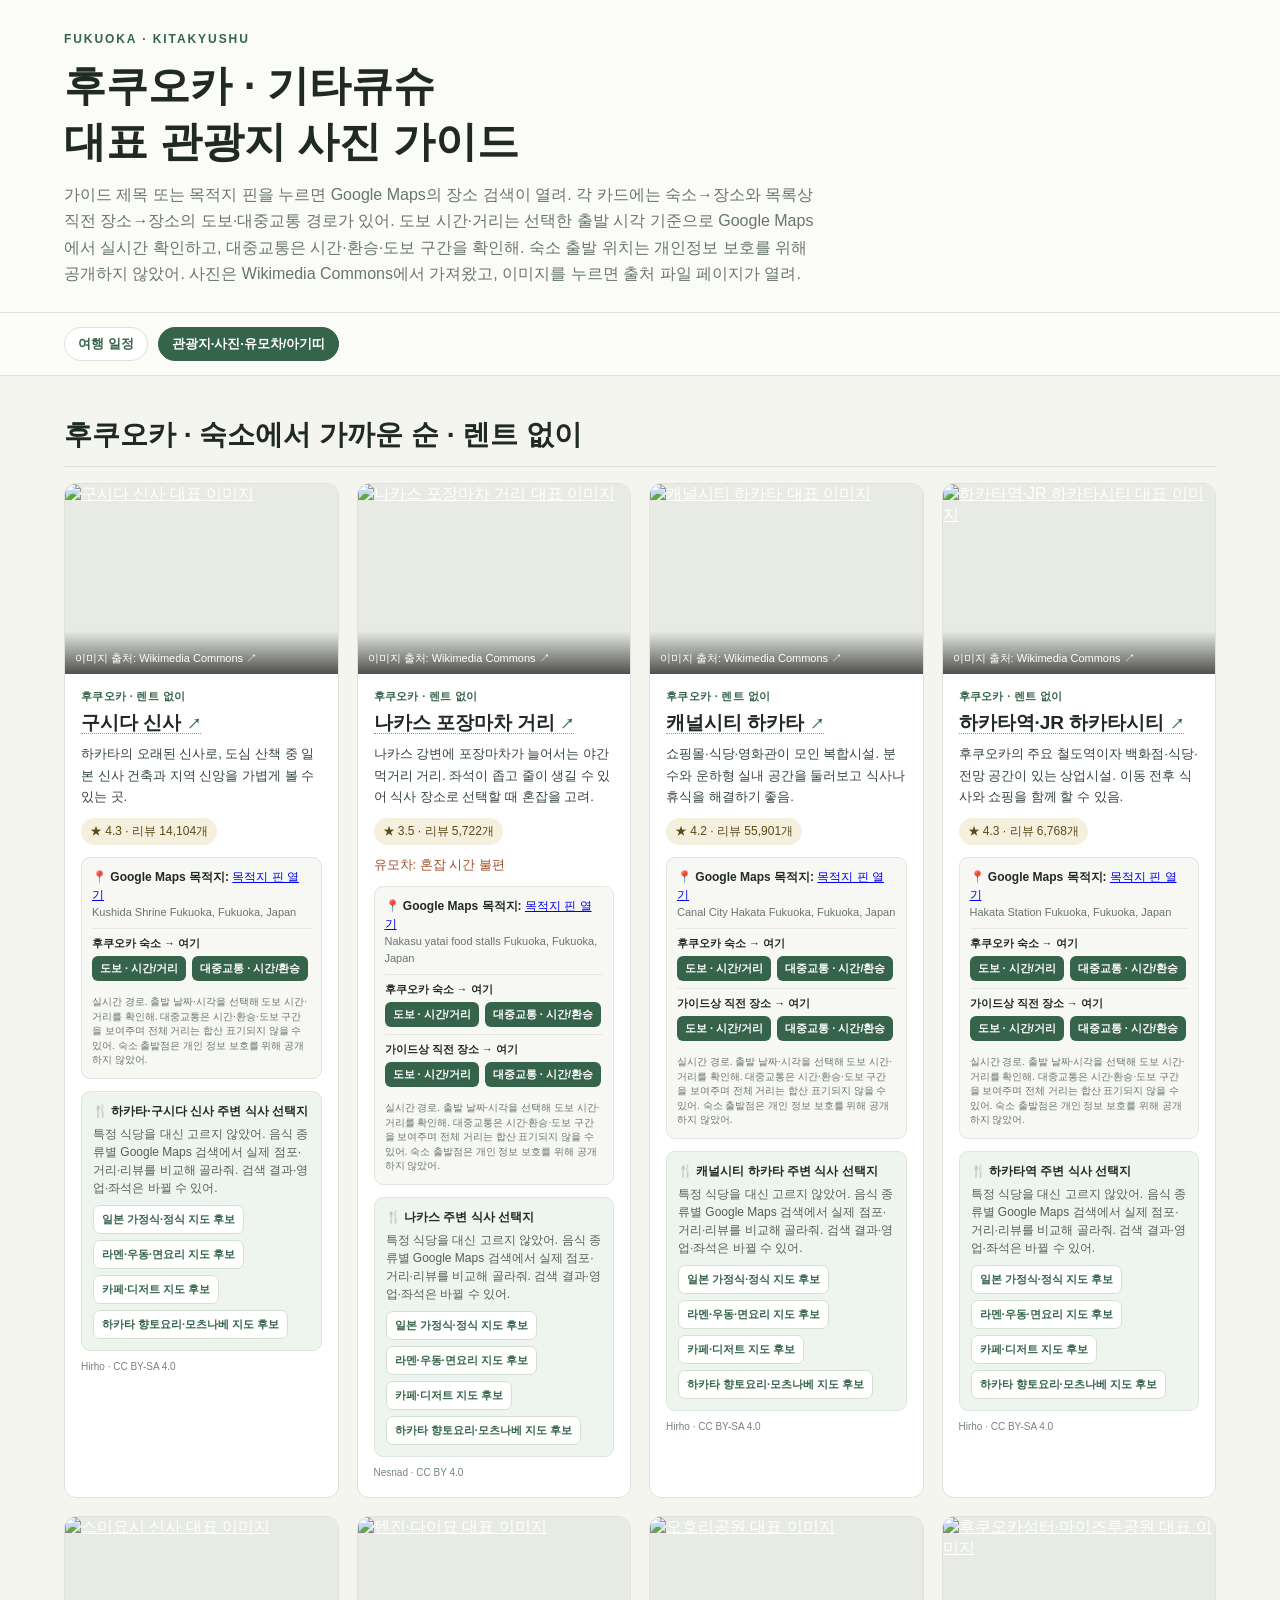
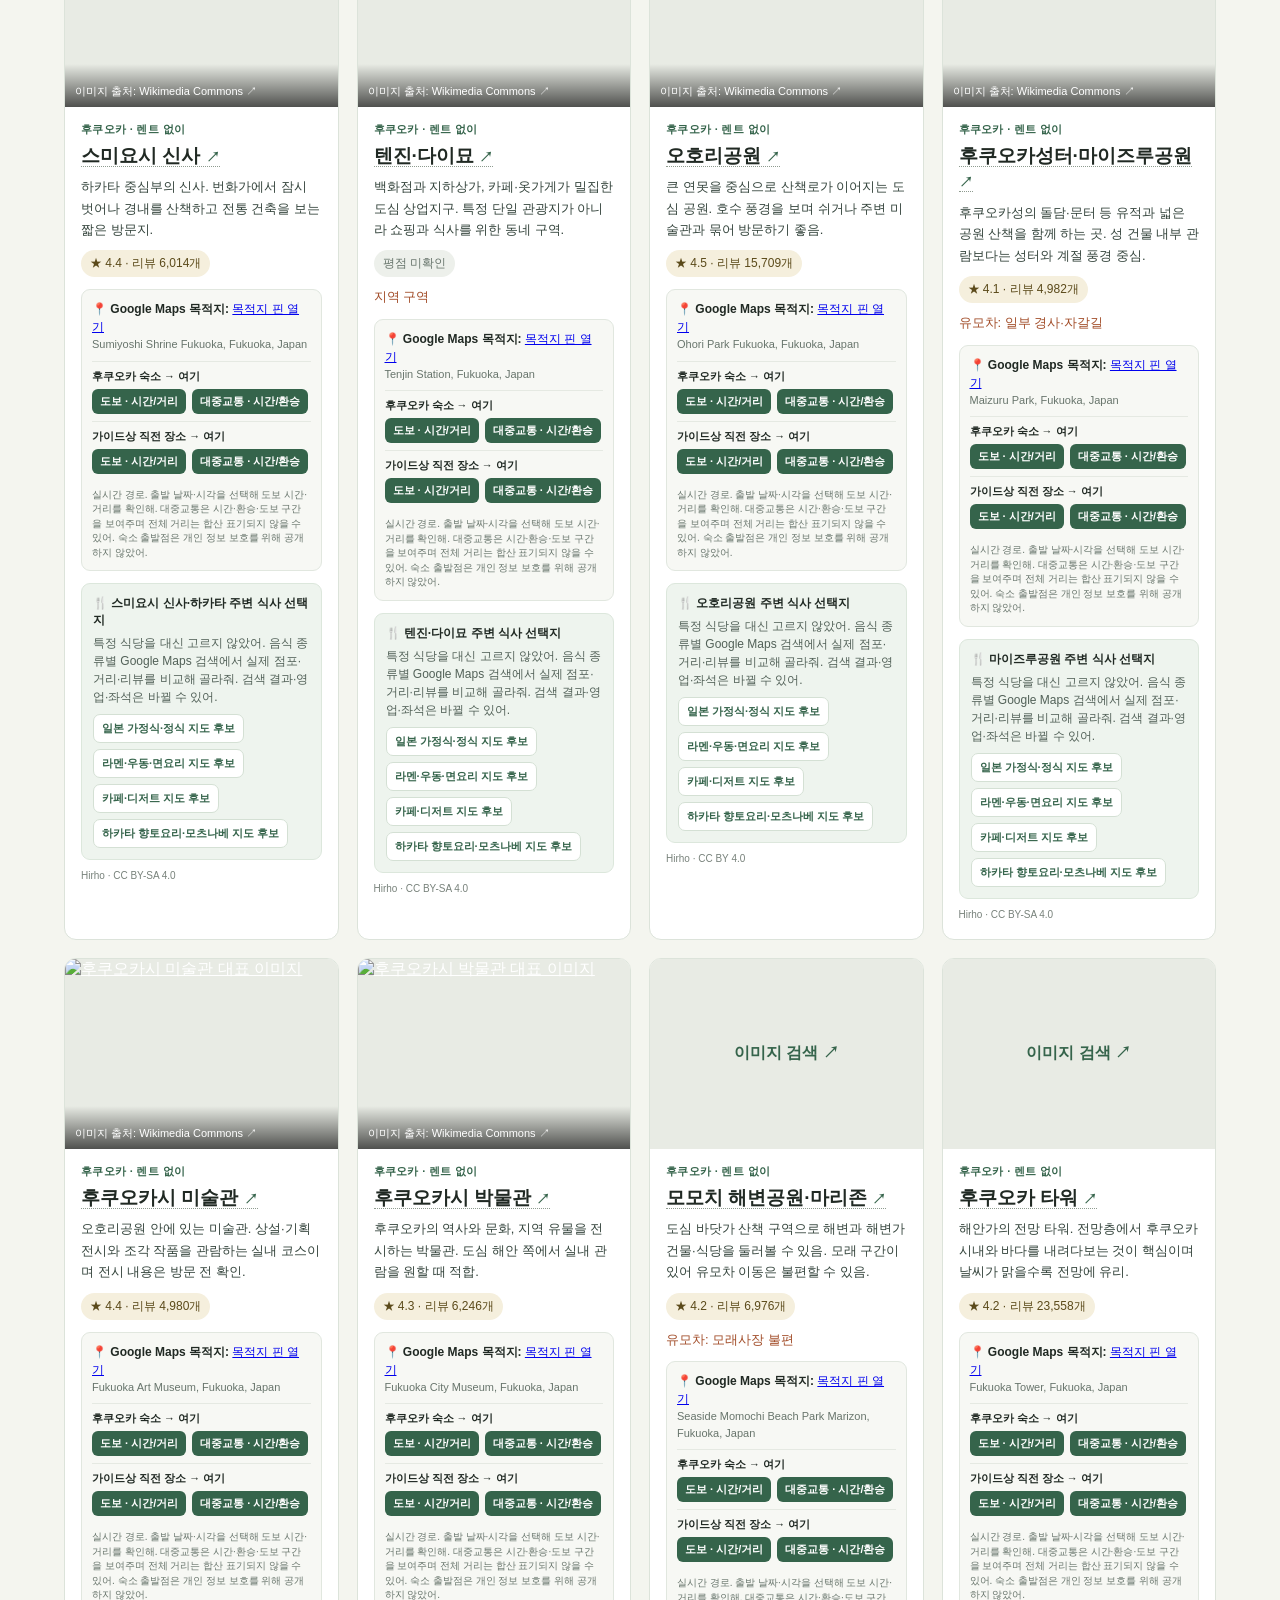
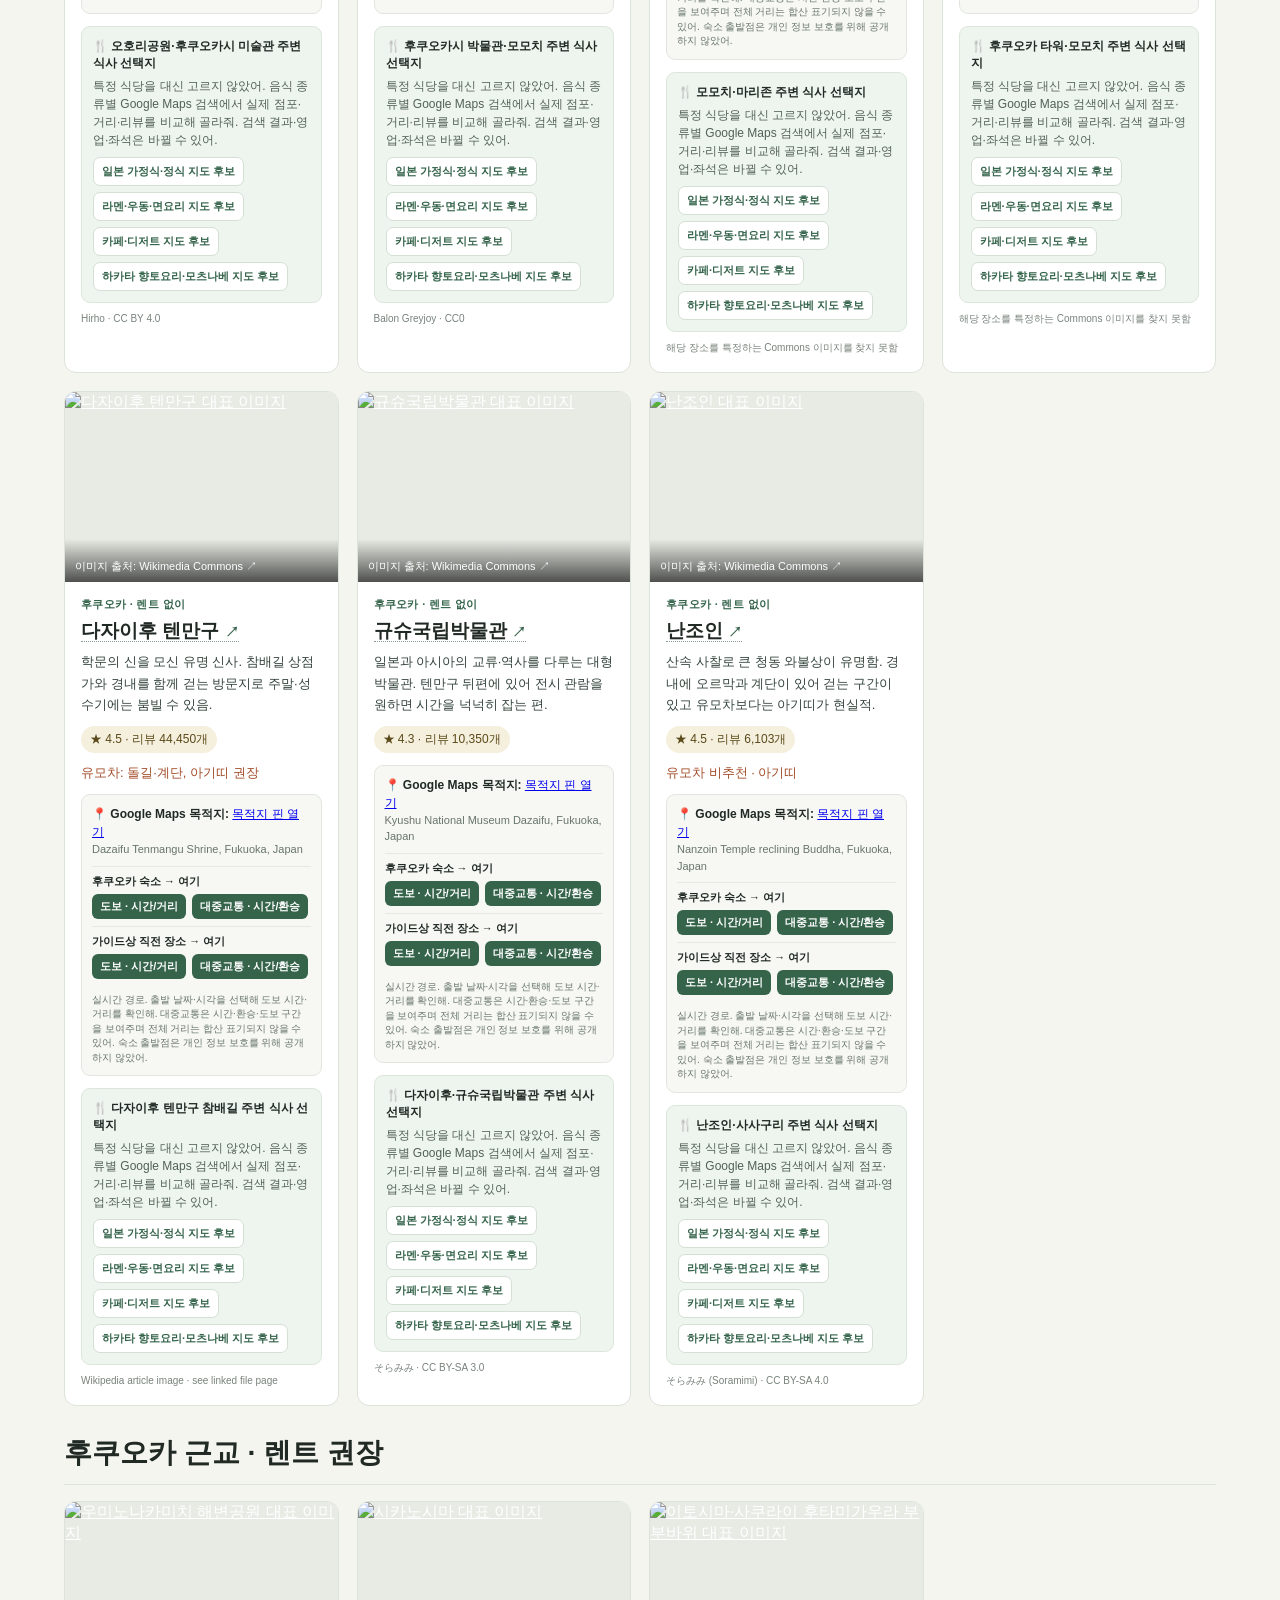
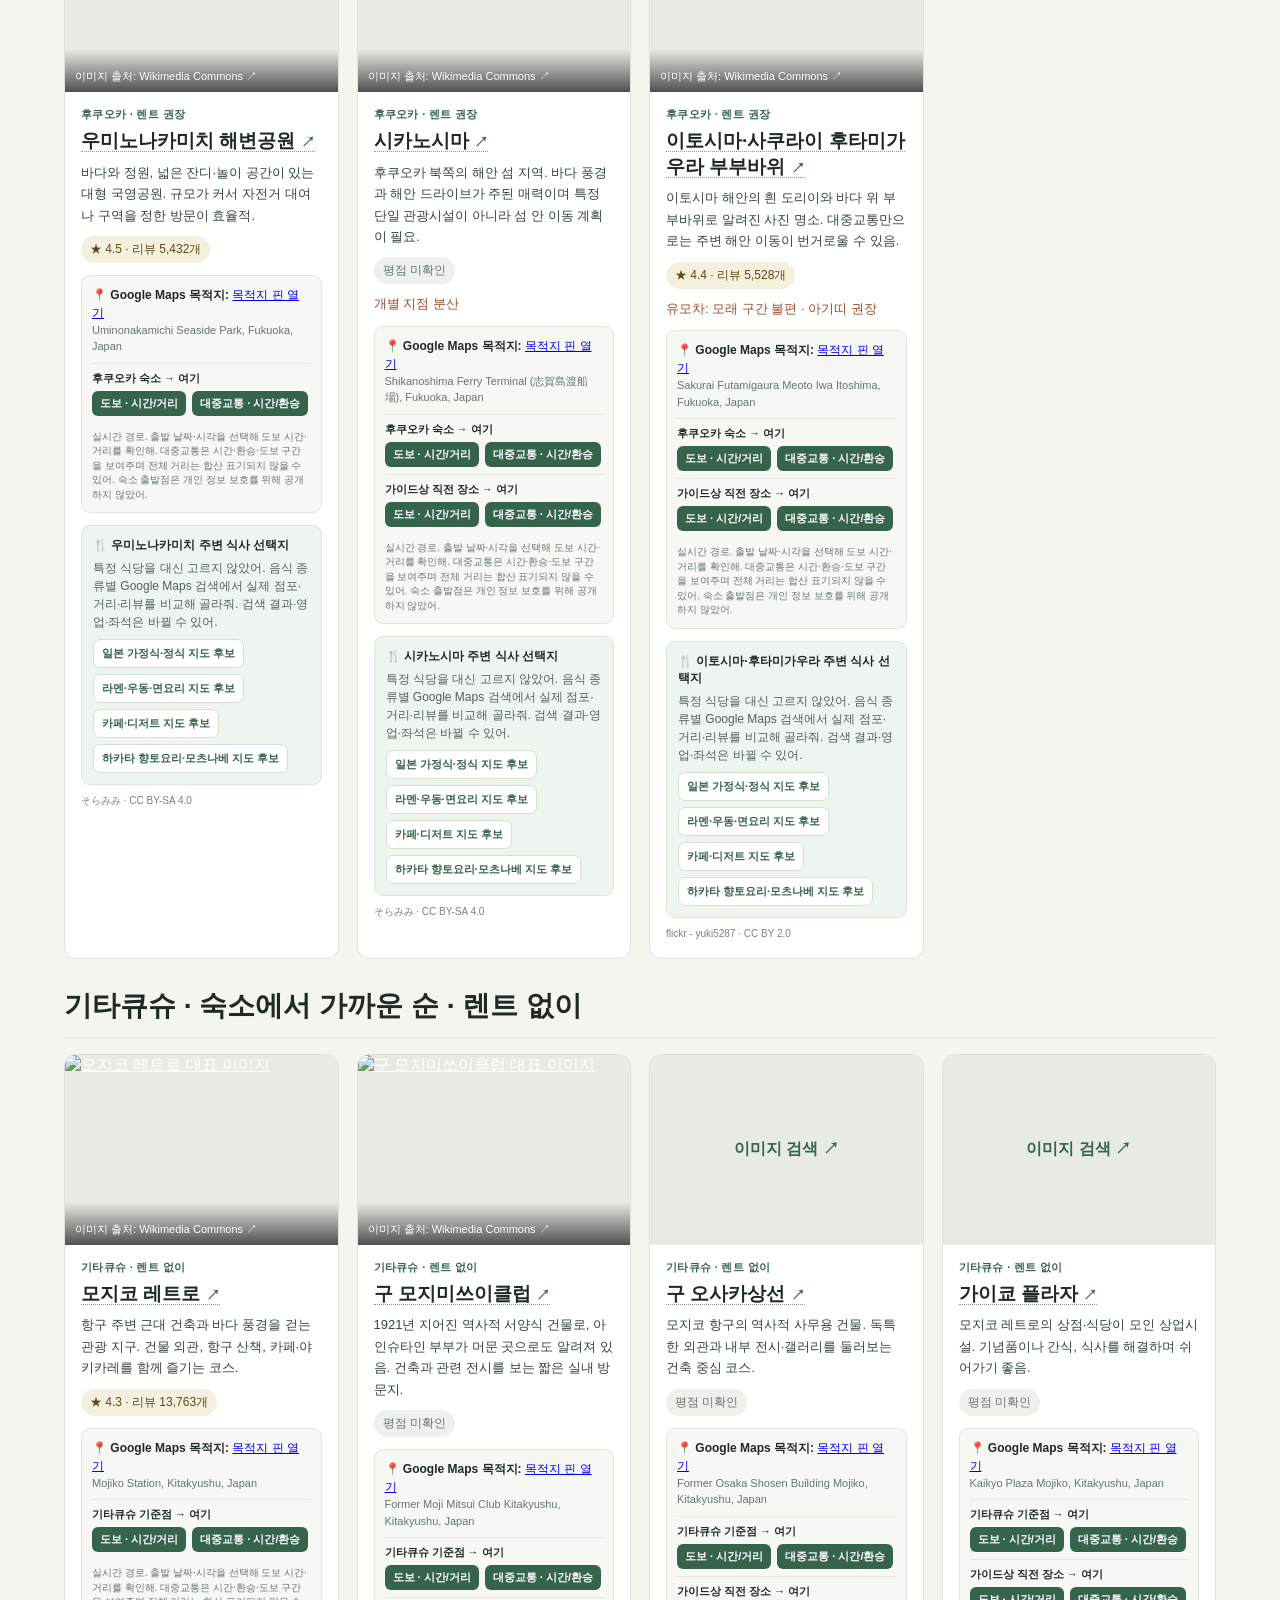
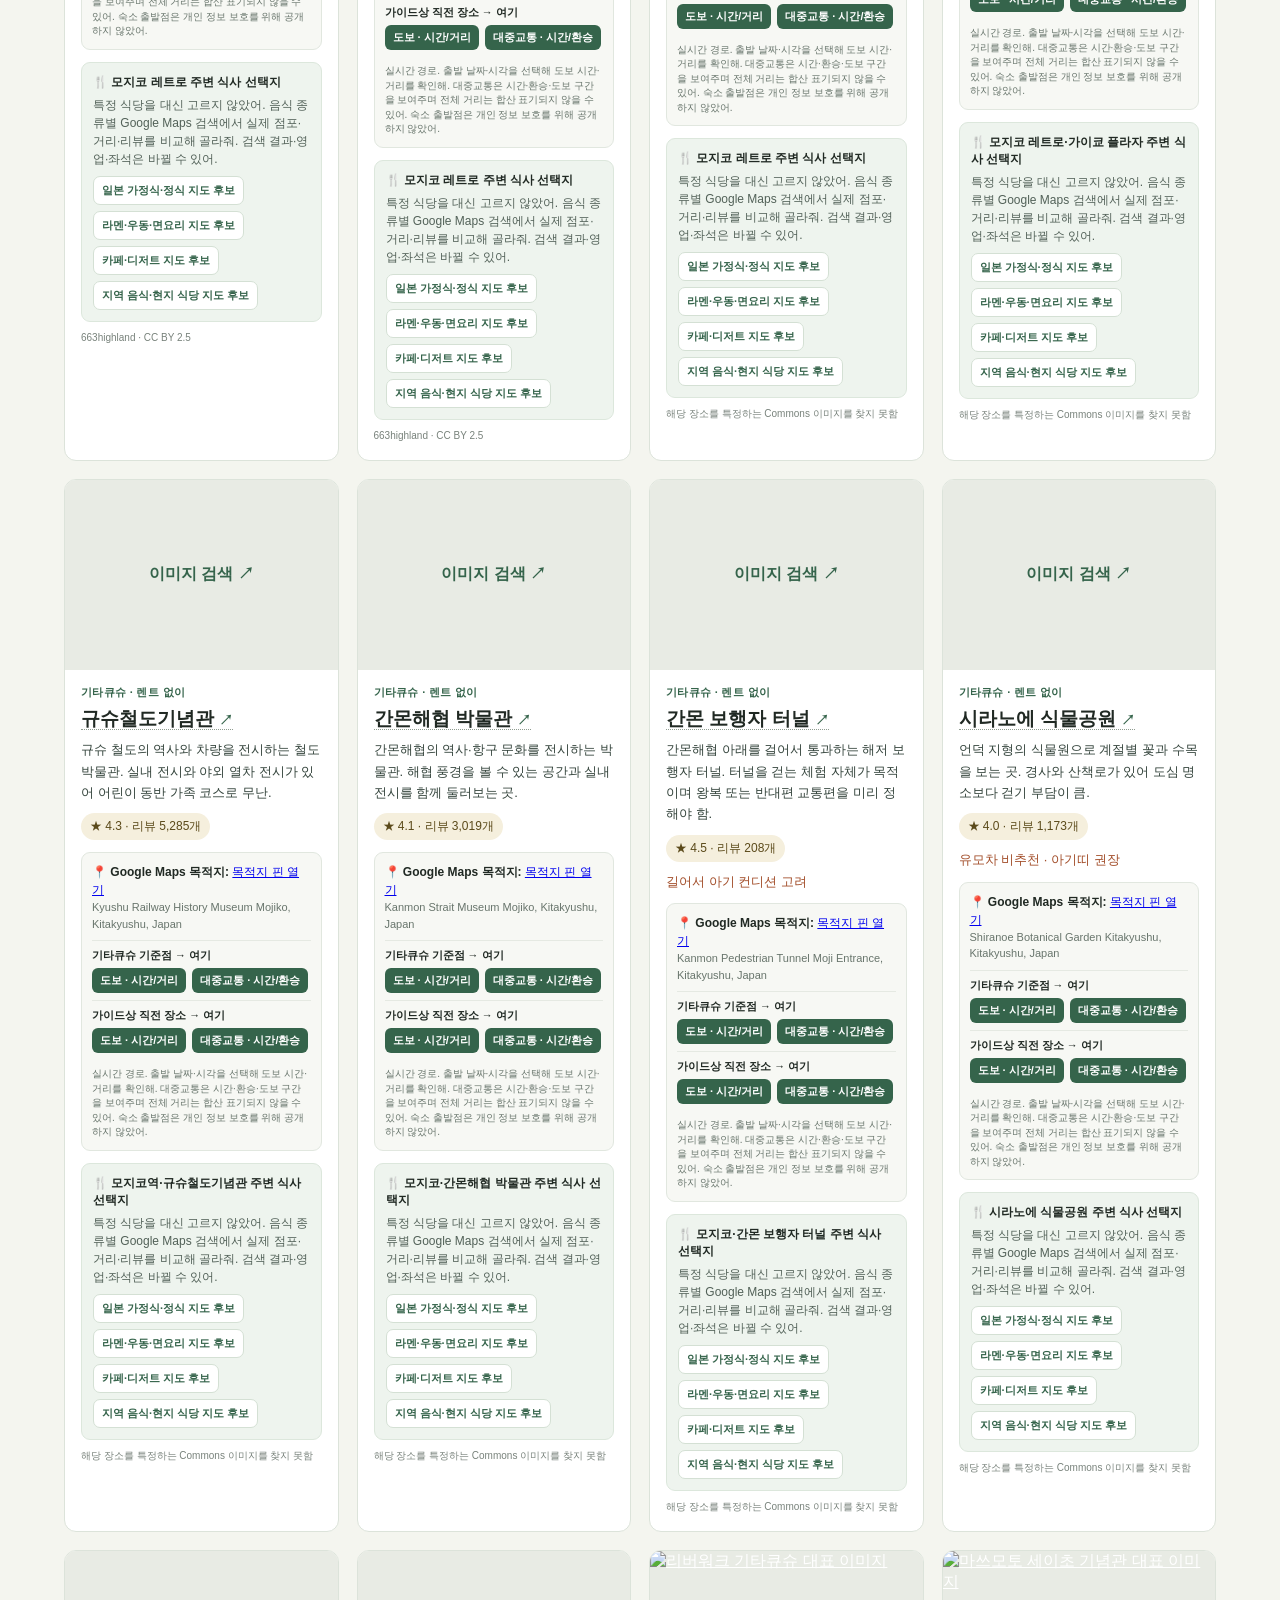
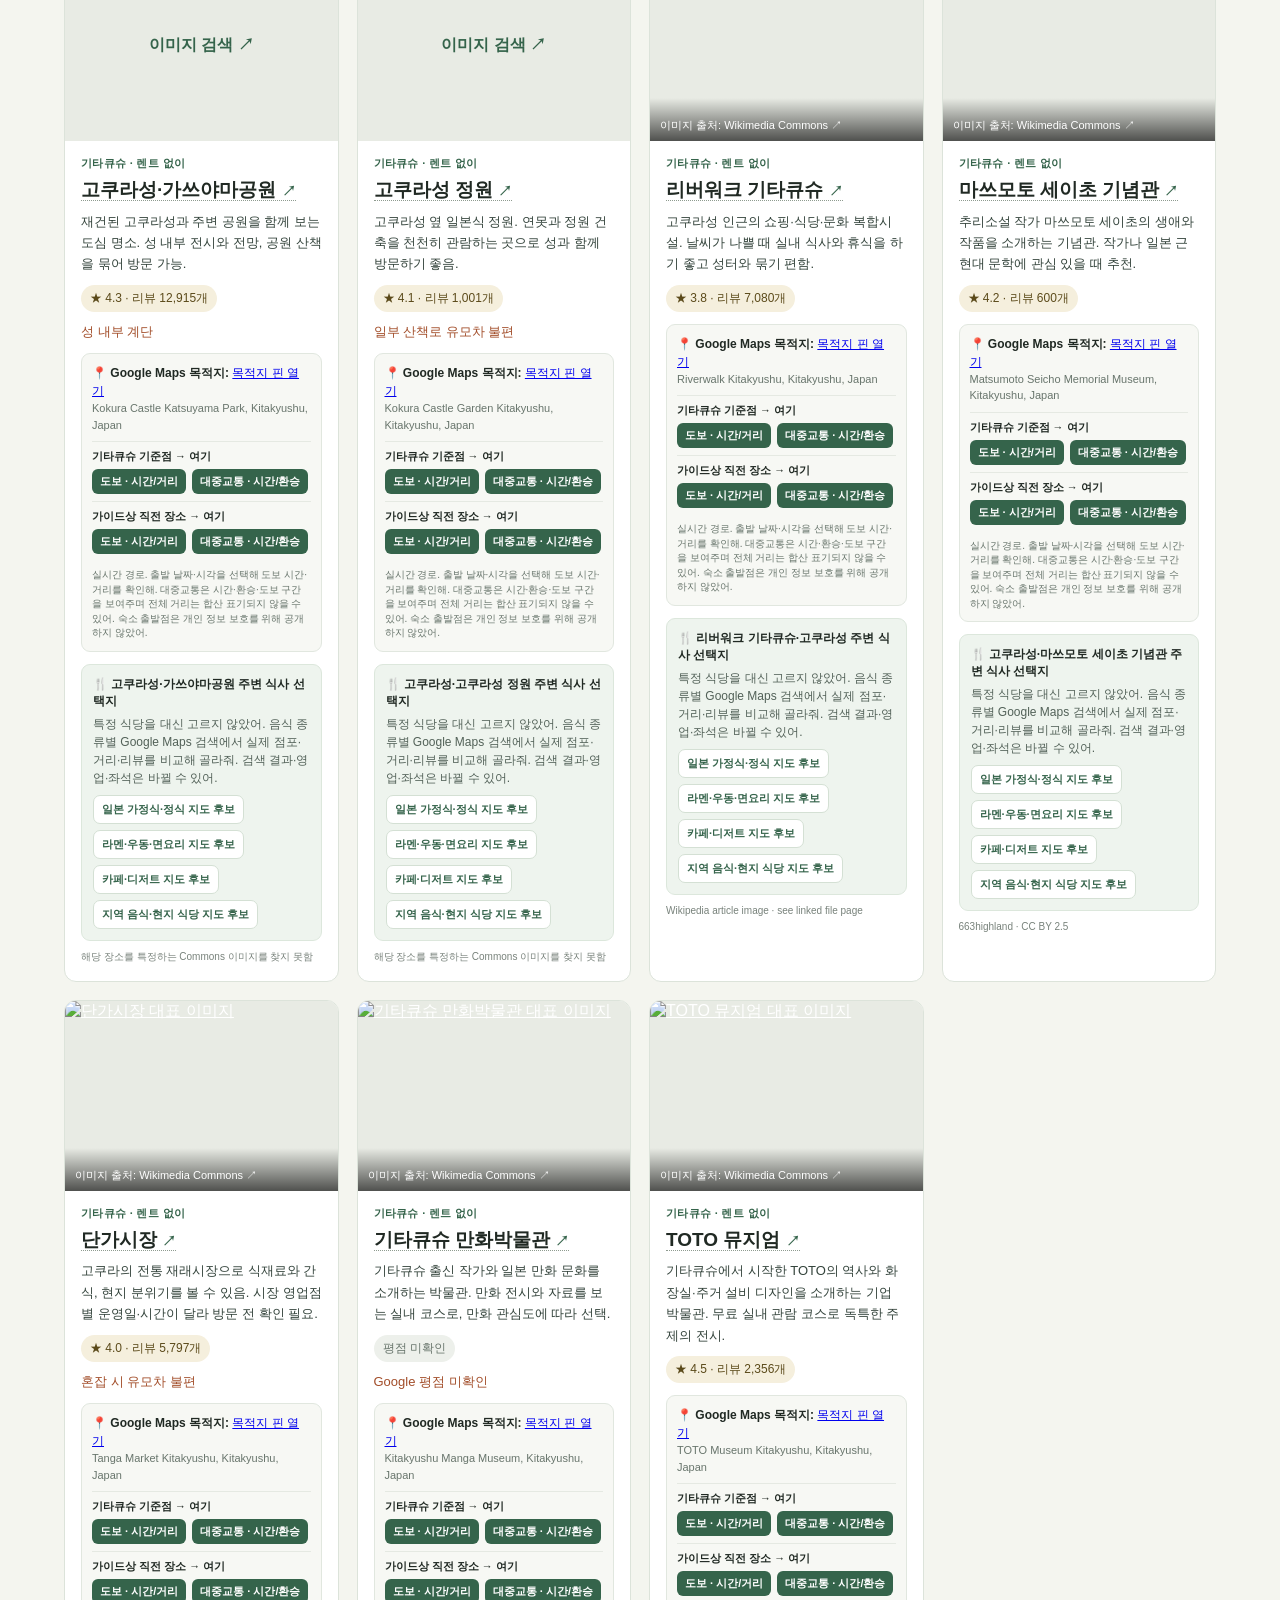
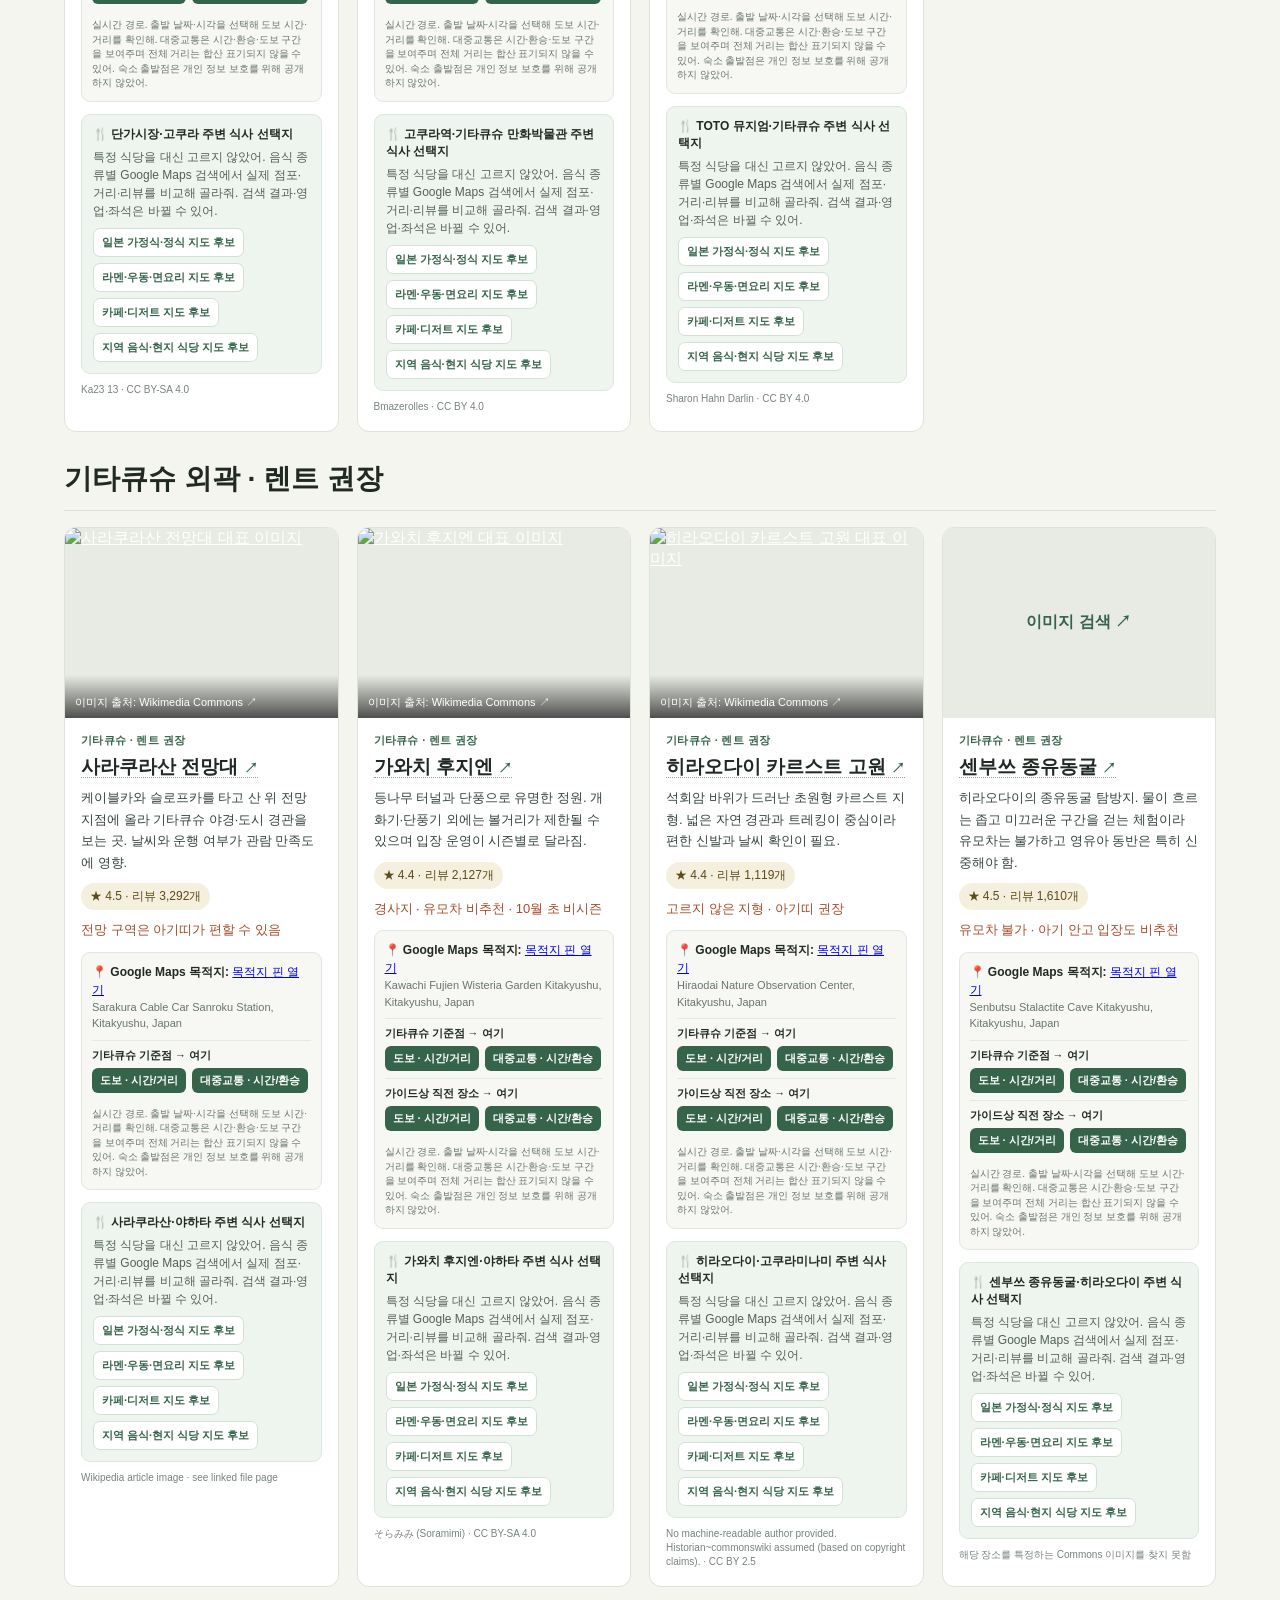
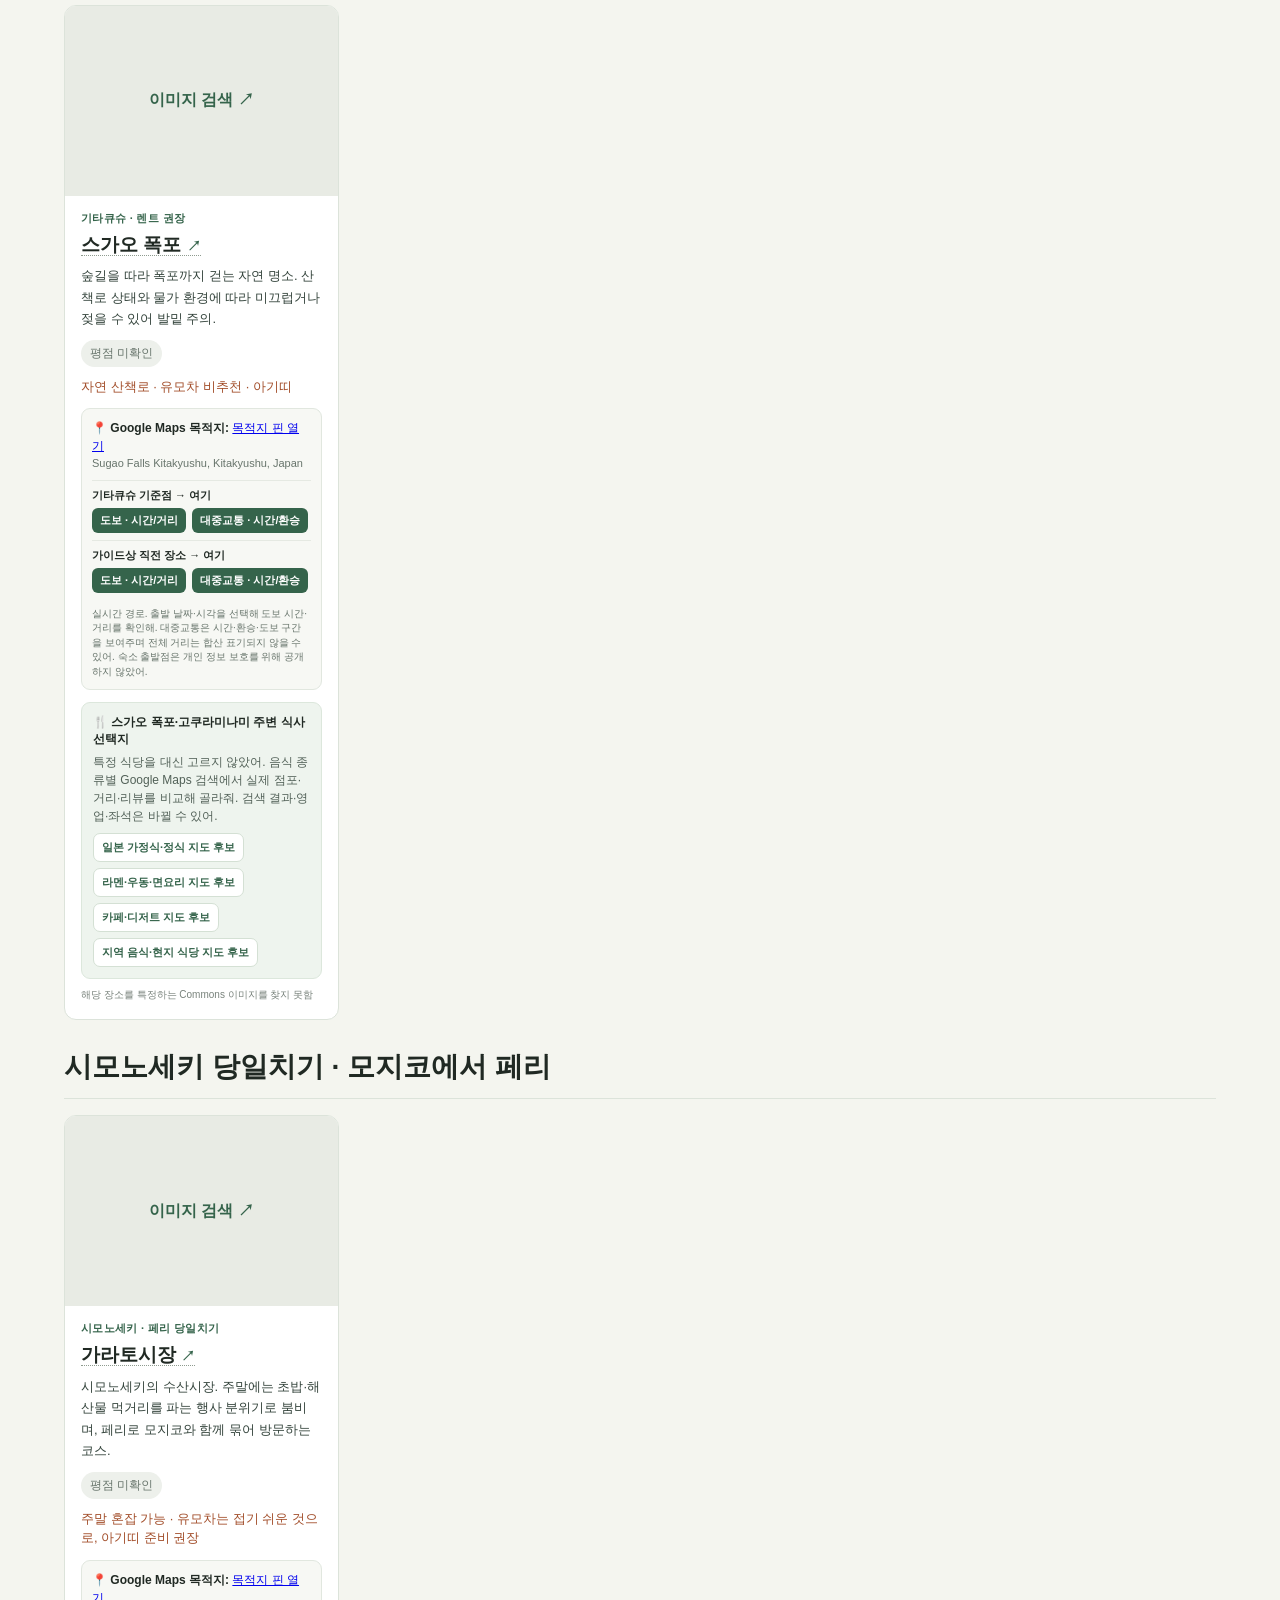
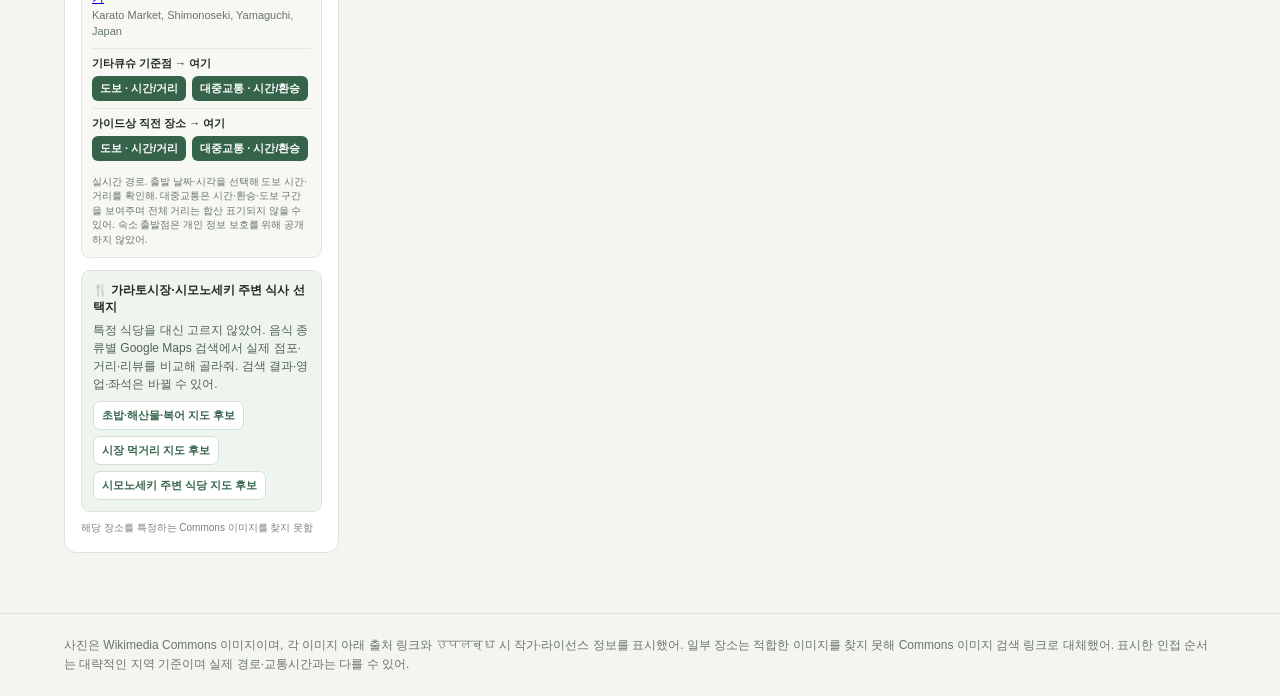
==== commit 11b75e79: "Redact personal travel details from public pages" ====
--- a/attractions.html
+++ b/attractions.html
@@ -1,4 +1,4 @@
 <!doctype html><html lang="ko"><head><meta charset="utf-8"><meta name="viewport" content="width=device-width,initial-scale=1"><title>후쿠오카·기타큐슈 대표 관광지 사진 가이드</title><style>
 :root{--ink:#202923;--muted:#68756c;--line:#dce3da;--paper:#f4f5ef;--accent:#35644b}*{box-sizing:border-box}body{margin:0;background:var(--paper);color:var(--ink);font-family:-apple-system,BlinkMacSystemFont,"Hiragino Kaku Gothic ProN","Yu Gothic",sans-serif}header{padding:32px clamp(18px,5vw,70px) 24px;border-bottom:1px solid var(--line);background:#fbfcf8}header .eyebrow{font-size:12px;letter-spacing:.16em;text-transform:uppercase;color:var(--accent);font-weight:700}h1{font-size:clamp(20px,3vw,28px);margin:0 0 16px}header h1{font-size:clamp(27px,4vw,42px);margin:12px 0}header p{max-width:760px;color:var(--muted);line-height:1.65;margin:0}.map-place-link{color:inherit;text-decoration:none;border-bottom:1px dotted #8e9b8f}.map-place-link span{color:var(--accent);font-size:.72em}.map-place-link:hover{color:var(--accent);border-bottom-style:solid}main{padding:12px clamp(18px,5vw,70px) 60px}section{padding-top:28px}section h1{padding-bottom:12px;border-bottom:1px solid var(--line)}.grid{display:grid;grid-template-columns:repeat(auto-fill,minmax(min(100%,270px),1fr));gap:18px}.item{overflow:hidden;background:#fff;border:1px solid var(--line);border-radius:12px}.media{height:190px;background:#e8ebe4}.photo{display:block;height:100%;position:relative;color:#fff}.photo img{display:block;width:100%;height:100%;object-fit:cover}.photo span{position:absolute;bottom:0;left:0;right:0;padding:20px 10px 8px;background:linear-gradient(transparent,rgba(0,0,0,.66));font-size:11px}.no-photo{display:flex;height:100%;align-items:center;justify-content:center;color:var(--accent);text-decoration:none;font-weight:600}.body{padding:15px 16px 17px}.meta{font-size:11px;color:var(--accent);font-weight:700;letter-spacing:.03em}.body h2{font-size:19px;line-height:1.35;margin:6px 0 8px}.rating{display:inline-block;font-size:12px;color:#5b4a1a;background:#f5efdd;border-radius:20px;padding:5px 9px}.muted{color:#68756c;background:#edf0eb}.note{font-size:13px;line-height:1.5;color:#a24d29;margin:10px 0 0}.body small{display:block;color:#78827b;font-size:10px;line-height:1.4;margin-top:9px;overflow-wrap:anywhere}footer{padding:22px clamp(18px,5vw,70px);border-top:1px solid var(--line);font-size:12px;color:var(--muted);line-height:1.6}a:focus-visible{outline:3px solid #35644b;outline-offset:3px}@media(max-width:600px){.media{height:210px}.grid{gap:12px}}
 .description{font-size:13px;line-height:1.65;color:#34443c;margin:8px 0 10px}
-.page-nav{display:flex;gap:10px;flex-wrap:wrap;padding:14px clamp(18px,5vw,70px);background:#fbfcf8;border-bottom:1px solid var(--line)}.page-nav a{display:inline-block;border:1px solid var(--line);border-radius:999px;padding:7px 13px;background:#fff;color:var(--accent);font-size:13px;font-weight:650;text-decoration:none}.page-nav a[aria-current="page"]{background:var(--accent);border-color:var(--accent);color:#fff}.route-panel{margin-top:12px;padding:10px;background:#f7f8f4;border:1px solid #e1e7df;border-radius:9px}.route-target{font-size:12px;line-height:1.5;margin-bottom:8px}.route-target>span{display:block;color:#68756c;font-size:11px;overflow-wrap:anywhere}.route-row{padding:7px 0;border-top:1px solid #e5e9e2;font-size:11px}.route-row>b{display:block;margin-bottom:5px}.route-row>span{display:flex;gap:6px;flex-wrap:wrap}.route-btn{display:inline-block;padding:5px 8px;border-radius:6px;background:#35644b;color:#fff;text-decoration:none;font-weight:650}.route-panel small{display:block;color:#68756c;font-size:10px;line-height:1.45;margin-top:7px}.food-panel{margin-top:12px;padding:11px;background:#eef4ee;border:1px solid #dce7dc;border-radius:9px;font-size:12px}.food-panel p{margin:5px 0 8px;color:#526158;line-height:1.5}.food-links{display:flex;flex-wrap:wrap;gap:6px}.food-btn{display:inline-block;padding:6px 8px;background:#fff;border:1px solid #d4e0d4;border-radius:7px;color:#35644b;text-decoration:none;font-weight:650;font-size:11px}</style></head><body><header><div class="eyebrow">FUKUOKA · KITAKYUSHU</div><h1>후쿠오카 · 기타큐슈<br>대표 관광지 사진 가이드</h1><p>가이드 제목 또는 목적지 핀을 누르면 Google Maps의 장소 검색이 열려. 각 카드에는 숙소→장소와 목록상 직전 장소→장소의 도보·대중교통 경로가 있어. 도보 시간·거리는 선택한 출발 시각 기준으로 Google Maps에서 실시간 확인하고, 대중교통은 시간·환승·도보 구간을 확인해. 구즈하 숙소 핀은 근사 위치야. 사진은 Wikimedia Commons에서 가져왔고, 이미지를 누르면 출처 파일 페이지가 열려.</p></header><nav class="page-nav" aria-label="여행 문서 이동"><a href="%ED%9B%84%EC%BF%A0%EC%98%A4%EC%B9%B4_%EA%B8%B0%ED%83%80%ED%81%90%EC%8A%88_%EC%97%AC%ED%96%89%EC%9D%BC%EC%A0%95.html">여행 일정</a><a href="%ED%9B%84%EC%BF%A0%EC%98%A4%EC%B9%B4_%EA%B8%B0%ED%83%80%ED%81%90%EC%8A%88_%EA%B4%80%EA%B4%91%EC%A7%80_%EC%82%AC%EC%A7%84%EA%B0%80%EC%9D%B4%EB%93%9C.html" aria-current="page">관광지·사진·유모차/아기띠</a></nav><main><section><h1>후쿠오카 · 숙소에서 가까운 순 · 렌트 없이</h1><div class="grid"><article class="item" data-city="후쿠오카" data-mode="렌트 없이"><div class="media"><a class="photo" href="https://commons.wikimedia.org/wiki/File:Kushida_Shrine_Kair%C5%8D_1-41_Kami-kawabatamachi_Hakata-ku_Fukuoka_20231128.jpg" target="_blank" rel="noreferrer"><img loading="lazy" src="https://thumb.wikimedia.org/wikipedia/commons/thumb/6/61/Kushida_Shrine_Kair%C5%8D_1-41_Kami-kawabatamachi_Hakata-ku_Fukuoka_20231128.jpg/1280px-Kushida_Shrine_Kair%C5%8D_1-41_Kami-kawabatamachi_Hakata-ku_Fukuoka_20231128.jpg?utm_source=commons.wikimedia.org&amp;utm_campaign=imageinfo&amp;utm_content=thumbnail" alt="구시다 신사 대표 이미지"><span>이미지 출처: Wikimedia Commons ↗</span></a></div><div class="body"><div class="meta">후쿠오카 · 렌트 없이</div><h2><a class="map-place-link" href="https://www.google.com/maps/search/?api=1&amp;query=Kushida%20Shrine%20Fukuoka%2C%20Fukuoka%2C%20Japan" target="_blank" rel="noopener noreferrer" title="Kushida Shrine Fukuoka, Fukuoka, Japan">구시다 신사 <span aria-hidden="true">↗</span></a></h2><p class="description">하카타의 오래된 신사로, 도심 산책 중 일본 신사 건축과 지역 신앙을 가볍게 볼 수 있는 곳.</p><span class="rating">★ 4.3 · 리뷰 14,104개</span><div class="route-panel"><div class="route-target"><b>📍 Google Maps 목적지:</b> <a class="pin-link" href="https://www.google.com/maps/search/?api=1&amp;query=Kushida%20Shrine%20Fukuoka%2C%20Fukuoka%2C%20Japan" target="_blank" rel="noopener noreferrer">목적지 핀 열기</a><span>Kushida Shrine Fukuoka, Fukuoka, Japan</span></div><div class="route-row"><b>후쿠오카 숙소 → 여기</b><span><a class="route-btn" href="https://www.google.com/maps/dir/?api=1&amp;origin=GRAND%20BASE%20Hakata%20Gofuku%2C%207-7%20Kamigofukumachi%2C%20Hakata%20Ward%2C%20Fukuoka%2C%20Japan&amp;destination=Kushida%20Shrine%20Fukuoka%2C%20Fukuoka%2C%20Japan&amp;travelmode=walking" target="_blank" rel="noopener noreferrer">도보 · 시간/거리</a><a class="route-btn" href="https://www.google.com/maps/dir/?api=1&amp;origin=GRAND%20BASE%20Hakata%20Gofuku%2C%207-7%20Kamigofukumachi%2C%20Hakata%20Ward%2C%20Fukuoka%2C%20Japan&amp;destination=Kushida%20Shrine%20Fukuoka%2C%20Fukuoka%2C%20Japan&amp;travelmode=transit" target="_blank" rel="noopener noreferrer">대중교통 · 시간/환승</a></span></div><small>실시간 경로. 출발 날짜·시각을 선택해 도보 시간·거리를 확인해. 대중교통은 시간·환승·도보 구간을 보여주며 전체 거리는 합산 표기되지 않을 수 있어. 숙소 출발점은 개인 정보 보호를 위해 공개하지 않았어.</small></div><div class="food-panel"><b>🍴 하카타·구시다 신사 주변 식사 선택지</b><p>특정 식당을 대신 고르지 않았어. 음식 종류별 Google Maps 검색에서 실제 점포·거리·리뷰를 비교해 골라줘. 검색 결과·영업·좌석은 바뀔 수 있어.</p><div class="food-links"><a class="food-btn" href="https://www.google.com/maps/search/?api=1&amp;query=%EC%9D%BC%EB%B3%B8%20%EA%B0%80%EC%A0%95%EC%8B%9D%C2%B7%EC%A0%95%EC%8B%9D%20near%20%ED%95%98%EC%B9%B4%ED%83%80%C2%B7%EA%B5%AC%EC%8B%9C%EB%8B%A4%20%EC%8B%A0%EC%82%AC%2C%20Fukuoka" target="_blank" rel="noopener noreferrer">일본 가정식·정식 지도 후보</a><a class="food-btn" href="https://www.google.com/maps/search/?api=1&amp;query=%EB%9D%BC%EB%A9%98%C2%B7%EC%9A%B0%EB%8F%99%C2%B7%EB%A9%B4%EC%9A%94%EB%A6%AC%20near%20%ED%95%98%EC%B9%B4%ED%83%80%C2%B7%EA%B5%AC%EC%8B%9C%EB%8B%A4%20%EC%8B%A0%EC%82%AC%2C%20Fukuoka" target="_blank" rel="noopener noreferrer">라멘·우동·면요리 지도 후보</a><a class="food-btn" href="https://www.google.com/maps/search/?api=1&amp;query=%EC%B9%B4%ED%8E%98%C2%B7%EB%94%94%EC%A0%80%ED%8A%B8%20near%20%ED%95%98%EC%B9%B4%ED%83%80%C2%B7%EA%B5%AC%EC%8B%9C%EB%8B%A4%20%EC%8B%A0%EC%82%AC%2C%20Fukuoka" target="_blank" rel="noopener noreferrer">카페·디저트 지도 후보</a><a class="food-btn" href="https://www.google.com/maps/search/?api=1&amp;query=%ED%95%98%EC%B9%B4%ED%83%80%20%ED%96%A5%ED%86%A0%EC%9A%94%EB%A6%AC%C2%B7%EB%AA%A8%EC%B8%A0%EB%82%98%EB%B2%A0%20near%20%ED%95%98%EC%B9%B4%ED%83%80%C2%B7%EA%B5%AC%EC%8B%9C%EB%8B%A4%20%EC%8B%A0%EC%82%AC%2C%20Fukuoka" target="_blank" rel="noopener noreferrer">하카타 향토요리·모츠나베 지도 후보</a></div></div><small>Hirho · CC BY-SA 4.0</small></div></article><article class="item" data-city="후쿠오카" data-mode="렌트 없이"><div class="media"><a class="photo" href="https://commons.wikimedia.org/wiki/File:Hakata_yatai_and_yatai_food_-_2024_Sept_24_various.jpeg" target="_blank" rel="noreferrer"><img loading="lazy" src="https://thumb.wikimedia.org/wikipedia/commons/thumb/a/a2/Hakata_yatai_and_yatai_food_-_2024_Sept_24_various.jpeg/1280px-Hakata_yatai_and_yatai_food_-_2024_Sept_24_various.jpeg?utm_source=commons.wikimedia.org&amp;utm_campaign=imageinfo&amp;utm_content=thumbnail" alt="나카스 포장마차 거리 대표 이미지"><span>이미지 출처: Wikimedia Commons ↗</span></a></div><div class="body"><div class="meta">후쿠오카 · 렌트 없이</div><h2><a class="map-place-link" href="https://www.google.com/maps/search/?api=1&amp;query=Nakasu%20yatai%20food%20stalls%20Fukuoka%2C%20Fukuoka%2C%20Japan" target="_blank" rel="noopener noreferrer" title="Nakasu yatai food stalls Fukuoka, Fukuoka, Japan">나카스 포장마차 거리 <span aria-hidden="true">↗</span></a></h2><p class="description">나카스 강변에 포장마차가 늘어서는 야간 먹거리 거리. 좌석이 좁고 줄이 생길 수 있어 식사 장소로 선택할 때 혼잡을 고려.</p><span class="rating">★ 3.5 · 리뷰 5,722개</span><p class="note">유모차: 혼잡 시간 불편</p><div class="route-panel"><div class="route-target"><b>📍 Google Maps 목적지:</b> <a class="pin-link" href="https://www.google.com/maps/search/?api=1&amp;query=Nakasu%20yatai%20food%20stalls%20Fukuoka%2C%20Fukuoka%2C%20Japan" target="_blank" rel="noopener noreferrer">목적지 핀 열기</a><span>Nakasu yatai food stalls Fukuoka, Fukuoka, Japan</span></div><div class="route-row"><b>후쿠오카 숙소 → 여기</b><span><a class="route-btn" href="https://www.google.com/maps/dir/?api=1&amp;origin=GRAND%20BASE%20Hakata%20Gofuku%2C%207-7%20Kamigofukumachi%2C%20Hakata%20Ward%2C%20Fukuoka%2C%20Japan&amp;destination=Nakasu%20yatai%20food%20stalls%20Fukuoka%2C%20Fukuoka%2C%20Japan&amp;travelmode=walking" target="_blank" rel="noopener noreferrer">도보 · 시간/거리</a><a class="route-btn" href="https://www.google.com/maps/dir/?api=1&amp;origin=GRAND%20BASE%20Hakata%20Gofuku%2C%207-7%20Kamigofukumachi%2C%20Hakata%20Ward%2C%20Fukuoka%2C%20Japan&amp;destination=Nakasu%20yatai%20food%20stalls%20Fukuoka%2C%20Fukuoka%2C%20Japan&amp;travelmode=transit" target="_blank" rel="noopener noreferrer">대중교통 · 시간/환승</a></span></div><div class="route-row"><b>가이드상 직전 장소 → 여기</b><span><a class="route-btn" href="https://www.google.com/maps/dir/?api=1&amp;origin=Kushida%20Shrine%20Fukuoka%2C%20Fukuoka%2C%20Japan&amp;destination=Nakasu%20yatai%20food%20stalls%20Fukuoka%2C%20Fukuoka%2C%20Japan&amp;travelmode=walking" target="_blank" rel="noopener noreferrer">도보 · 시간/거리</a><a class="route-btn" href="https://www.google.com/maps/dir/?api=1&amp;origin=Kushida%20Shrine%20Fukuoka%2C%20Fukuoka%2C%20Japan&amp;destination=Nakasu%20yatai%20food%20stalls%20Fukuoka%2C%20Fukuoka%2C%20Japan&amp;travelmode=transit" target="_blank" rel="noopener noreferrer">대중교통 · 시간/환승</a></span></div><small>실시간 경로. 출발 날짜·시각을 선택해 도보 시간·거리를 확인해. 대중교통은 시간·환승·도보 구간을 보여주며 전체 거리는 합산 표기되지 않을 수 있어. 숙소 출발점은 개인 정보 보호를 위해 공개하지 않았어.</small></div><div class="food-panel"><b>🍴 나카스 주변 식사 선택지</b><p>특정 식당을 대신 고르지 않았어. 음식 종류별 Google Maps 검색에서 실제 점포·거리·리뷰를 비교해 골라줘. 검색 결과·영업·좌석은 바뀔 수 있어.</p><div class="food-links"><a class="food-btn" href="https://www.google.com/maps/search/?api=1&amp;query=%EC%9D%BC%EB%B3%B8%20%EA%B0%80%EC%A0%95%EC%8B%9D%C2%B7%EC%A0%95%EC%8B%9D%20near%20%EB%82%98%EC%B9%B4%EC%8A%A4%2C%20Fukuoka" target="_blank" rel="noopener noreferrer">일본 가정식·정식 지도 후보</a><a class="food-btn" href="https://www.google.com/maps/search/?api=1&amp;query=%EB%9D%BC%EB%A9%98%C2%B7%EC%9A%B0%EB%8F%99%C2%B7%EB%A9%B4%EC%9A%94%EB%A6%AC%20near%20%EB%82%98%EC%B9%B4%EC%8A%A4%2C%20Fukuoka" target="_blank" rel="noopener noreferrer">라멘·우동·면요리 지도 후보</a><a class="food-btn" href="https://www.google.com/maps/search/?api=1&amp;query=%EC%B9%B4%ED%8E%98%C2%B7%EB%94%94%EC%A0%80%ED%8A%B8%20near%20%EB%82%98%EC%B9%B4%EC%8A%A4%2C%20Fukuoka" target="_blank" rel="noopener noreferrer">카페·디저트 지도 후보</a><a class="food-btn" href="https://www.google.com/maps/search/?api=1&amp;query=%ED%95%98%EC%B9%B4%ED%83%80%20%ED%96%A5%ED%86%A0%EC%9A%94%EB%A6%AC%C2%B7%EB%AA%A8%EC%B8%A0%EB%82%98%EB%B2%A0%20near%20%EB%82%98%EC%B9%B4%EC%8A%A4%2C%20Fukuoka" target="_blank" rel="noopener noreferrer">하카타 향토요리·모츠나베 지도 후보</a></div></div><small>Nesnad · CC BY 4.0</small></div></article><article class="item" data-city="후쿠오카" data-mode="렌트 없이"><div class="media"><a class="photo" href="https://commons.wikimedia.org/wiki/File:Canal_City_Fukuoka_Washington_Hotel_2-20_Sumiyoshi_1-ch%C5%8Dme_Hakata-ku_Fukuoka_20240520.jpg" target="_blank" rel="noreferrer"><img loading="lazy" src="https://thumb.wikimedia.org/wikipedia/commons/thumb/2/24/Canal_City_Fukuoka_Washington_Hotel_2-20_Sumiyoshi_1-ch%C5%8Dme_Hakata-ku_Fukuoka_20240520.jpg/1280px-Canal_City_Fukuoka_Washington_Hotel_2-20_Sumiyoshi_1-ch%C5%8Dme_Hakata-ku_Fukuoka_20240520.jpg?utm_source=commons.wikimedia.org&amp;utm_campaign=imageinfo&amp;utm_content=thumbnail" alt="캐널시티 하카타 대표 이미지"><span>이미지 출처: Wikimedia Commons ↗</span></a></div><div class="body"><div class="meta">후쿠오카 · 렌트 없이</div><h2><a class="map-place-link" href="https://www.google.com/maps/search/?api=1&amp;query=Canal%20City%20Hakata%20Fukuoka%2C%20Fukuoka%2C%20Japan" target="_blank" rel="noopener noreferrer" title="Canal City Hakata Fukuoka, Fukuoka, Japan">캐널시티 하카타 <span aria-hidden="true">↗</span></a></h2><p class="description">쇼핑몰·식당·영화관이 모인 복합시설. 분수와 운하형 실내 공간을 둘러보고 식사나 휴식을 해결하기 좋음.</p><span class="rating">★ 4.2 · 리뷰 55,901개</span><div class="route-panel"><div class="route-target"><b>📍 Google Maps 목적지:</b> <a class="pin-link" href="https://www.google.com/maps/search/?api=1&amp;query=Canal%20City%20Hakata%20Fukuoka%2C%20Fukuoka%2C%20Japan" target="_blank" rel="noopener noreferrer">목적지 핀 열기</a><span>Canal City Hakata Fukuoka, Fukuoka, Japan</span></div><div class="route-row"><b>후쿠오카 숙소 → 여기</b><span><a class="route-btn" href="https://www.google.com/maps/dir/?api=1&amp;origin=GRAND%20BASE%20Hakata%20Gofuku%2C%207-7%20Kamigofukumachi%2C%20Hakata%20Ward%2C%20Fukuoka%2C%20Japan&amp;destination=Canal%20City%20Hakata%20Fukuoka%2C%20Fukuoka%2C%20Japan&amp;travelmode=walking" target="_blank" rel="noopener noreferrer">도보 · 시간/거리</a><a class="route-btn" href="https://www.google.com/maps/dir/?api=1&amp;origin=GRAND%20BASE%20Hakata%20Gofuku%2C%207-7%20Kamigofukumachi%2C%20Hakata%20Ward%2C%20Fukuoka%2C%20Japan&amp;destination=Canal%20City%20Hakata%20Fukuoka%2C%20Fukuoka%2C%20Japan&amp;travelmode=transit" target="_blank" rel="noopener noreferrer">대중교통 · 시간/환승</a></span></div><div class="route-row"><b>가이드상 직전 장소 → 여기</b><span><a class="route-btn" href="https://www.google.com/maps/dir/?api=1&amp;origin=Nakasu%20yatai%20food%20stalls%20Fukuoka%2C%20Fukuoka%2C%20Japan&amp;destination=Canal%20City%20Hakata%20Fukuoka%2C%20Fukuoka%2C%20Japan&amp;travelmode=walking" target="_blank" rel="noopener noreferrer">도보 · 시간/거리</a><a class="route-btn" href="https://www.google.com/maps/dir/?api=1&amp;origin=Nakasu%20yatai%20food%20stalls%20Fukuoka%2C%20Fukuoka%2C%20Japan&amp;destination=Canal%20City%20Hakata%20Fukuoka%2C%20Fukuoka%2C%20Japan&amp;travelmode=transit" target="_blank" rel="noopener noreferrer">대중교통 · 시간/환승</a></span></div><small>실시간 경로. 출발 날짜·시각을 선택해 도보 시간·거리를 확인해. 대중교통은 시간·환승·도보 구간을 보여주며 전체 거리는 합산 표기되지 않을 수 있어. 숙소 출발점은 개인 정보 보호를 위해 공개하지 않았어.</small></div><div class="food-panel"><b>🍴 캐널시티 하카타 주변 식사 선택지</b><p>특정 식당을 대신 고르지 않았어. 음식 종류별 Google Maps 검색에서 실제 점포·거리·리뷰를 비교해 골라줘. 검색 결과·영업·좌석은 바뀔 수 있어.</p><div class="food-links"><a class="food-btn" href="https://www.google.com/maps/search/?api=1&amp;query=%EC%9D%BC%EB%B3%B8%20%EA%B0%80%EC%A0%95%EC%8B%9D%C2%B7%EC%A0%95%EC%8B%9D%20near%20%EC%BA%90%EB%84%90%EC%8B%9C%ED%8B%B0%20%ED%95%98%EC%B9%B4%ED%83%80%2C%20Fukuoka" target="_blank" rel="noopener noreferrer">일본 가정식·정식 지도 후보</a><a class="food-btn" href="https://www.google.com/maps/search/?api=1&amp;query=%EB%9D%BC%EB%A9%98%C2%B7%EC%9A%B0%EB%8F%99%C2%B7%EB%A9%B4%EC%9A%94%EB%A6%AC%20near%20%EC%BA%90%EB%84%90%EC%8B%9C%ED%8B%B0%20%ED%95%98%EC%B9%B4%ED%83%80%2C%20Fukuoka" target="_blank" rel="noopener noreferrer">라멘·우동·면요리 지도 후보</a><a class="food-btn" href="https://www.google.com/maps/search/?api=1&amp;query=%EC%B9%B4%ED%8E%98%C2%B7%EB%94%94%EC%A0%80%ED%8A%B8%20near%20%EC%BA%90%EB%84%90%EC%8B%9C%ED%8B%B0%20%ED%95%98%EC%B9%B4%ED%83%80%2C%20Fukuoka" target="_blank" rel="noopener noreferrer">카페·디저트 지도 후보</a><a class="food-btn" href="https://www.google.com/maps/search/?api=1&amp;query=%ED%95%98%EC%B9%B4%ED%83%80%20%ED%96%A5%ED%86%A0%EC%9A%94%EB%A6%AC%C2%B7%EB%AA%A8%EC%B8%A0%EB%82%98%EB%B2%A0%20near%20%EC%BA%90%EB%84%90%EC%8B%9C%ED%8B%B0%20%ED%95%98%EC%B9%B4%ED%83%80%2C%20Fukuoka" target="_blank" rel="noopener noreferrer">하카타 향토요리·모츠나베 지도 후보</a></div></div><small>Hirho · CC BY-SA 4.0</small></div></article><article class="item" data-city="후쿠오카" data-mode="렌트 없이"><div class="media"><a class="photo" href="https://commons.wikimedia.org/wiki/File:Fukuoka_Center_Bldg_the_Sunplaza_and_Hakata_Station_West_12b_exit_Hakata-ekimae_2-ch%C5%8Dme_Hakata-ku_Fukuka_20250624.jpg" target="_blank" rel="noreferrer"><img loading="lazy" src="https://thumb.wikimedia.org/wikipedia/commons/thumb/4/4d/Fukuoka_Center_Bldg_the_Sunplaza_and_Hakata_Station_West_12b_exit_Hakata-ekimae_2-ch%C5%8Dme_Hakata-ku_Fukuka_20250624.jpg/1280px-Fukuoka_Center_Bldg_the_Sunplaza_and_Hakata_Station_West_12b_exit_Hakata-ekimae_2-ch%C5%8Dme_Hakata-ku_Fukuka_20250624.jpg?utm_source=commons.wikimedia.org&amp;utm_campaign=imageinfo&amp;utm_content=thumbnail" alt="하카타역·JR 하카타시티 대표 이미지"><span>이미지 출처: Wikimedia Commons ↗</span></a></div><div class="body"><div class="meta">후쿠오카 · 렌트 없이</div><h2><a class="map-place-link" href="https://www.google.com/maps/search/?api=1&amp;query=Hakata%20Station%20Fukuoka%2C%20Fukuoka%2C%20Japan" target="_blank" rel="noopener noreferrer" title="Hakata Station Fukuoka, Fukuoka, Japan">하카타역·JR 하카타시티 <span aria-hidden="true">↗</span></a></h2><p class="description">후쿠오카의 주요 철도역이자 백화점·식당·전망 공간이 있는 상업시설. 이동 전후 식사와 쇼핑을 함께 할 수 있음.</p><span class="rating">★ 4.3 · 리뷰 6,768개</span><div class="route-panel"><div class="route-target"><b>📍 Google Maps 목적지:</b> <a class="pin-link" href="https://www.google.com/maps/search/?api=1&amp;query=Hakata%20Station%20Fukuoka%2C%20Fukuoka%2C%20Japan" target="_blank" rel="noopener noreferrer">목적지 핀 열기</a><span>Hakata Station Fukuoka, Fukuoka, Japan</span></div><div class="route-row"><b>후쿠오카 숙소 → 여기</b><span><a class="route-btn" href="https://www.google.com/maps/dir/?api=1&amp;origin=GRAND%20BASE%20Hakata%20Gofuku%2C%207-7%20Kamigofukumachi%2C%20Hakata%20Ward%2C%20Fukuoka%2C%20Japan&amp;destination=Hakata%20Station%20Fukuoka%2C%20Fukuoka%2C%20Japan&amp;travelmode=walking" target="_blank" rel="noopener noreferrer">도보 · 시간/거리</a><a class="route-btn" href="https://www.google.com/maps/dir/?api=1&amp;origin=GRAND%20BASE%20Hakata%20Gofuku%2C%207-7%20Kamigofukumachi%2C%20Hakata%20Ward%2C%20Fukuoka%2C%20Japan&amp;destination=Hakata%20Station%20Fukuoka%2C%20Fukuoka%2C%20Japan&amp;travelmode=transit" target="_blank" rel="noopener noreferrer">대중교통 · 시간/환승</a></span></div><div class="route-row"><b>가이드상 직전 장소 → 여기</b><span><a class="route-btn" href="https://www.google.com/maps/dir/?api=1&amp;origin=Canal%20City%20Hakata%20Fukuoka%2C%20Fukuoka%2C%20Japan&amp;destination=Hakata%20Station%20Fukuoka%2C%20Fukuoka%2C%20Japan&amp;travelmode=walking" target="_blank" rel="noopener noreferrer">도보 · 시간/거리</a><a class="route-btn" href="https://www.google.com/maps/dir/?api=1&amp;origin=Canal%20City%20Hakata%20Fukuoka%2C%20Fukuoka%2C%20Japan&amp;destination=Hakata%20Station%20Fukuoka%2C%20Fukuoka%2C%20Japan&amp;travelmode=transit" target="_blank" rel="noopener noreferrer">대중교통 · 시간/환승</a></span></div><small>실시간 경로. 출발 날짜·시각을 선택해 도보 시간·거리를 확인해. 대중교통은 시간·환승·도보 구간을 보여주며 전체 거리는 합산 표기되지 않을 수 있어. 숙소 출발점은 개인 정보 보호를 위해 공개하지 않았어.</small></div><div class="food-panel"><b>🍴 하카타역 주변 식사 선택지</b><p>특정 식당을 대신 고르지 않았어. 음식 종류별 Google Maps 검색에서 실제 점포·거리·리뷰를 비교해 골라줘. 검색 결과·영업·좌석은 바뀔 수 있어.</p><div class="food-links"><a class="food-btn" href="https://www.google.com/maps/search/?api=1&amp;query=%EC%9D%BC%EB%B3%B8%20%EA%B0%80%EC%A0%95%EC%8B%9D%C2%B7%EC%A0%95%EC%8B%9D%20near%20%ED%95%98%EC%B9%B4%ED%83%80%EC%97%AD%2C%20Fukuoka" target="_blank" rel="noopener noreferrer">일본 가정식·정식 지도 후보</a><a class="food-btn" href="https://www.google.com/maps/search/?api=1&amp;query=%EB%9D%BC%EB%A9%98%C2%B7%EC%9A%B0%EB%8F%99%C2%B7%EB%A9%B4%EC%9A%94%EB%A6%AC%20near%20%ED%95%98%EC%B9%B4%ED%83%80%EC%97%AD%2C%20Fukuoka" target="_blank" rel="noopener noreferrer">라멘·우동·면요리 지도 후보</a><a class="food-btn" href="https://www.google.com/maps/search/?api=1&amp;query=%EC%B9%B4%ED%8E%98%C2%B7%EB%94%94%EC%A0%80%ED%8A%B8%20near%20%ED%95%98%EC%B9%B4%ED%83%80%EC%97%AD%2C%20Fukuoka" target="_blank" rel="noopener noreferrer">카페·디저트 지도 후보</a><a class="food-btn" href="https://www.google.com/maps/search/?api=1&amp;query=%ED%95%98%EC%B9%B4%ED%83%80%20%ED%96%A5%ED%86%A0%EC%9A%94%EB%A6%AC%C2%B7%EB%AA%A8%EC%B8%A0%EB%82%98%EB%B2%A0%20near%20%ED%95%98%EC%B9%B4%ED%83%80%EC%97%AD%2C%20Fukuoka" target="_blank" rel="noopener noreferrer">하카타 향토요리·모츠나베 지도 후보</a></div></div><small>Hirho · CC BY-SA 4.0</small></div></article><article class="item" data-city="후쿠오카" data-mode="렌트 없이"><div class="media"><a class="photo" href="https://commons.wikimedia.org/wiki/File:Sumiyoshi-jinja_the_information_board_Sumiyoshi_3-ch%C5%8Dme_Hakata-ku_Fukuoka_20241010_153045.jpg" target="_blank" rel="noreferrer"><img loading="lazy" src="https://thumb.wikimedia.org/wikipedia/commons/thumb/f/fe/Sumiyoshi-jinja_the_information_board_Sumiyoshi_3-ch%C5%8Dme_Hakata-ku_Fukuoka_20241010_153045.jpg/1280px-Sumiyoshi-jinja_the_information_board_Sumiyoshi_3-ch%C5%8Dme_Hakata-ku_Fukuoka_20241010_153045.jpg?utm_source=commons.wikimedia.org&amp;utm_campaign=imageinfo&amp;utm_content=thumbnail" alt="스미요시 신사 대표 이미지"><span>이미지 출처: Wikimedia Commons ↗</span></a></div><div class="body"><div class="meta">후쿠오카 · 렌트 없이</div><h2><a class="map-place-link" href="https://www.google.com/maps/search/?api=1&amp;query=Sumiyoshi%20Shrine%20Fukuoka%2C%20Fukuoka%2C%20Japan" target="_blank" rel="noopener noreferrer" title="Sumiyoshi Shrine Fukuoka, Fukuoka, Japan">스미요시 신사 <span aria-hidden="true">↗</span></a></h2><p class="description">하카타 중심부의 신사. 번화가에서 잠시 벗어나 경내를 산책하고 전통 건축을 보는 짧은 방문지.</p><span class="rating">★ 4.4 · 리뷰 6,014개</span><div class="route-panel"><div class="route-target"><b>📍 Google Maps 목적지:</b> <a class="pin-link" href="https://www.google.com/maps/search/?api=1&amp;query=Sumiyoshi%20Shrine%20Fukuoka%2C%20Fukuoka%2C%20Japan" target="_blank" rel="noopener noreferrer">목적지 핀 열기</a><span>Sumiyoshi Shrine Fukuoka, Fukuoka, Japan</span></div><div class="route-row"><b>후쿠오카 숙소 → 여기</b><span><a class="route-btn" href="https://www.google.com/maps/dir/?api=1&amp;origin=GRAND%20BASE%20Hakata%20Gofuku%2C%207-7%20Kamigofukumachi%2C%20Hakata%20Ward%2C%20Fukuoka%2C%20Japan&amp;destination=Sumiyoshi%20Shrine%20Fukuoka%2C%20Fukuoka%2C%20Japan&amp;travelmode=walking" target="_blank" rel="noopener noreferrer">도보 · 시간/거리</a><a class="route-btn" href="https://www.google.com/maps/dir/?api=1&amp;origin=GRAND%20BASE%20Hakata%20Gofuku%2C%207-7%20Kamigofukumachi%2C%20Hakata%20Ward%2C%20Fukuoka%2C%20Japan&amp;destination=Sumiyoshi%20Shrine%20Fukuoka%2C%20Fukuoka%2C%20Japan&amp;travelmode=transit" target="_blank" rel="noopener noreferrer">대중교통 · 시간/환승</a></span></div><div class="route-row"><b>가이드상 직전 장소 → 여기</b><span><a class="route-btn" href="https://www.google.com/maps/dir/?api=1&amp;origin=Hakata%20Station%20Fukuoka%2C%20Fukuoka%2C%20Japan&amp;destination=Sumiyoshi%20Shrine%20Fukuoka%2C%20Fukuoka%2C%20Japan&amp;travelmode=walking" target="_blank" rel="noopener noreferrer">도보 · 시간/거리</a><a class="route-btn" href="https://www.google.com/maps/dir/?api=1&amp;origin=Hakata%20Station%20Fukuoka%2C%20Fukuoka%2C%20Japan&amp;destination=Sumiyoshi%20Shrine%20Fukuoka%2C%20Fukuoka%2C%20Japan&amp;travelmode=transit" target="_blank" rel="noopener noreferrer">대중교통 · 시간/환승</a></span></div><small>실시간 경로. 출발 날짜·시각을 선택해 도보 시간·거리를 확인해. 대중교통은 시간·환승·도보 구간을 보여주며 전체 거리는 합산 표기되지 않을 수 있어. 숙소 출발점은 개인 정보 보호를 위해 공개하지 않았어.</small></div><div class="food-panel"><b>🍴 스미요시 신사·하카타 주변 식사 선택지</b><p>특정 식당을 대신 고르지 않았어. 음식 종류별 Google Maps 검색에서 실제 점포·거리·리뷰를 비교해 골라줘. 검색 결과·영업·좌석은 바뀔 수 있어.</p><div class="food-links"><a class="food-btn" href="https://www.google.com/maps/search/?api=1&amp;query=%EC%9D%BC%EB%B3%B8%20%EA%B0%80%EC%A0%95%EC%8B%9D%C2%B7%EC%A0%95%EC%8B%9D%20near%20%EC%8A%A4%EB%AF%B8%EC%9A%94%EC%8B%9C%20%EC%8B%A0%EC%82%AC%C2%B7%ED%95%98%EC%B9%B4%ED%83%80%2C%20Fukuoka" target="_blank" rel="noopener noreferrer">일본 가정식·정식 지도 후보</a><a class="food-btn" href="https://www.google.com/maps/search/?api=1&amp;query=%EB%9D%BC%EB%A9%98%C2%B7%EC%9A%B0%EB%8F%99%C2%B7%EB%A9%B4%EC%9A%94%EB%A6%AC%20near%20%EC%8A%A4%EB%AF%B8%EC%9A%94%EC%8B%9C%20%EC%8B%A0%EC%82%AC%C2%B7%ED%95%98%EC%B9%B4%ED%83%80%2C%20Fukuoka" target="_blank" rel="noopener noreferrer">라멘·우동·면요리 지도 후보</a><a class="food-btn" href="https://www.google.com/maps/search/?api=1&amp;query=%EC%B9%B4%ED%8E%98%C2%B7%EB%94%94%EC%A0%80%ED%8A%B8%20near%20%EC%8A%A4%EB%AF%B8%EC%9A%94%EC%8B%9C%20%EC%8B%A0%EC%82%AC%C2%B7%ED%95%98%EC%B9%B4%ED%83%80%2C%20Fukuoka" target="_blank" rel="noopener noreferrer">카페·디저트 지도 후보</a><a class="food-btn" href="https://www.google.com/maps/search/?api=1&amp;query=%ED%95%98%EC%B9%B4%ED%83%80%20%ED%96%A5%ED%86%A0%EC%9A%94%EB%A6%AC%C2%B7%EB%AA%A8%EC%B8%A0%EB%82%98%EB%B2%A0%20near%20%EC%8A%A4%EB%AF%B8%EC%9A%94%EC%8B%9C%20%EC%8B%A0%EC%82%AC%C2%B7%ED%95%98%EC%B9%B4%ED%83%80%2C%20Fukuoka" target="_blank" rel="noopener noreferrer">하카타 향토요리·모츠나베 지도 후보</a></div></div><small>Hirho · CC BY-SA 4.0</small></div></article><article class="item" data-city="후쿠오카" data-mode="렌트 없이"><div class="media"><a class="photo" href="https://commons.wikimedia.org/wiki/File:Tenjin-nishi_D%C5%8Dri_the_street_name_sign_Tenjin_2-ch%C5%8Dme_and_Daimy%C5%8D_2-ch%C5%8Dme_Ch%C5%AB%C5%8D-ku_Fukuoka_20250113.jpg" target="_blank" rel="noreferrer"><img loading="lazy" src="https://thumb.wikimedia.org/wikipedia/commons/thumb/2/27/Tenjin-nishi_D%C5%8Dri_the_street_name_sign_Tenjin_2-ch%C5%8Dme_and_Daimy%C5%8D_2-ch%C5%8Dme_Ch%C5%AB%C5%8D-ku_Fukuoka_20250113.jpg/1280px-Tenjin-nishi_D%C5%8Dri_the_street_name_sign_Tenjin_2-ch%C5%8Dme_and_Daimy%C5%8D_2-ch%C5%8Dme_Ch%C5%AB%C5%8D-ku_Fukuoka_20250113.jpg?utm_source=commons.wikimedia.org&amp;utm_campaign=imageinfo&amp;utm_content=thumbnail" alt="텐진·다이묘 대표 이미지"><span>이미지 출처: Wikimedia Commons ↗</span></a></div><div class="body"><div class="meta">후쿠오카 · 렌트 없이</div><h2><a class="map-place-link" href="https://www.google.com/maps/search/?api=1&amp;query=Tenjin%20Station%2C%20Fukuoka%2C%20Japan" target="_blank" rel="noopener noreferrer" title="Tenjin Station, Fukuoka, Japan">텐진·다이묘 <span aria-hidden="true">↗</span></a></h2><p class="description">백화점과 지하상가, 카페·옷가게가 밀집한 도심 상업지구. 특정 단일 관광지가 아니라 쇼핑과 식사를 위한 동네 구역.</p><span class="rating muted">평점 미확인</span><p class="note">지역 구역</p><div class="route-panel"><div class="route-target"><b>📍 Google Maps 목적지:</b> <a class="pin-link" href="https://www.google.com/maps/search/?api=1&amp;query=Tenjin%20Station%2C%20Fukuoka%2C%20Japan" target="_blank" rel="noopener noreferrer">목적지 핀 열기</a><span>Tenjin Station, Fukuoka, Japan</span></div><div class="route-row"><b>후쿠오카 숙소 → 여기</b><span><a class="route-btn" href="https://www.google.com/maps/dir/?api=1&amp;origin=GRAND%20BASE%20Hakata%20Gofuku%2C%207-7%20Kamigofukumachi%2C%20Hakata%20Ward%2C%20Fukuoka%2C%20Japan&amp;destination=Tenjin%20Station%2C%20Fukuoka%2C%20Japan&amp;travelmode=walking" target="_blank" rel="noopener noreferrer">도보 · 시간/거리</a><a class="route-btn" href="https://www.google.com/maps/dir/?api=1&amp;origin=GRAND%20BASE%20Hakata%20Gofuku%2C%207-7%20Kamigofukumachi%2C%20Hakata%20Ward%2C%20Fukuoka%2C%20Japan&amp;destination=Tenjin%20Station%2C%20Fukuoka%2C%20Japan&amp;travelmode=transit" target="_blank" rel="noopener noreferrer">대중교통 · 시간/환승</a></span></div><div class="route-row"><b>가이드상 직전 장소 → 여기</b><span><a class="route-btn" href="https://www.google.com/maps/dir/?api=1&amp;origin=Sumiyoshi%20Shrine%20Fukuoka%2C%20Fukuoka%2C%20Japan&amp;destination=Tenjin%20Station%2C%20Fukuoka%2C%20Japan&amp;travelmode=walking" target="_blank" rel="noopener noreferrer">도보 · 시간/거리</a><a class="route-btn" href="https://www.google.com/maps/dir/?api=1&amp;origin=Sumiyoshi%20Shrine%20Fukuoka%2C%20Fukuoka%2C%20Japan&amp;destination=Tenjin%20Station%2C%20Fukuoka%2C%20Japan&amp;travelmode=transit" target="_blank" rel="noopener noreferrer">대중교통 · 시간/환승</a></span></div><small>실시간 경로. 출발 날짜·시각을 선택해 도보 시간·거리를 확인해. 대중교통은 시간·환승·도보 구간을 보여주며 전체 거리는 합산 표기되지 않을 수 있어. 숙소 출발점은 개인 정보 보호를 위해 공개하지 않았어.</small></div><div class="food-panel"><b>🍴 텐진·다이묘 주변 식사 선택지</b><p>특정 식당을 대신 고르지 않았어. 음식 종류별 Google Maps 검색에서 실제 점포·거리·리뷰를 비교해 골라줘. 검색 결과·영업·좌석은 바뀔 수 있어.</p><div class="food-links"><a class="food-btn" href="https://www.google.com/maps/search/?api=1&amp;query=%EC%9D%BC%EB%B3%B8%20%EA%B0%80%EC%A0%95%EC%8B%9D%C2%B7%EC%A0%95%EC%8B%9D%20near%20%ED%85%90%EC%A7%84%C2%B7%EB%8B%A4%EC%9D%B4%EB%AC%98%2C%20Fukuoka" target="_blank" rel="noopener noreferrer">일본 가정식·정식 지도 후보</a><a class="food-btn" href="https://www.google.com/maps/search/?api=1&amp;query=%EB%9D%BC%EB%A9%98%C2%B7%EC%9A%B0%EB%8F%99%C2%B7%EB%A9%B4%EC%9A%94%EB%A6%AC%20near%20%ED%85%90%EC%A7%84%C2%B7%EB%8B%A4%EC%9D%B4%EB%AC%98%2C%20Fukuoka" target="_blank" rel="noopener noreferrer">라멘·우동·면요리 지도 후보</a><a class="food-btn" href="https://www.google.com/maps/search/?api=1&amp;query=%EC%B9%B4%ED%8E%98%C2%B7%EB%94%94%EC%A0%80%ED%8A%B8%20near%20%ED%85%90%EC%A7%84%C2%B7%EB%8B%A4%EC%9D%B4%EB%AC%98%2C%20Fukuoka" target="_blank" rel="noopener noreferrer">카페·디저트 지도 후보</a><a class="food-btn" href="https://www.google.com/maps/search/?api=1&amp;query=%ED%95%98%EC%B9%B4%ED%83%80%20%ED%96%A5%ED%86%A0%EC%9A%94%EB%A6%AC%C2%B7%EB%AA%A8%EC%B8%A0%EB%82%98%EB%B2%A0%20near%20%ED%85%90%EC%A7%84%C2%B7%EB%8B%A4%EC%9D%B4%EB%AC%98%2C%20Fukuoka" target="_blank" rel="noopener noreferrer">하카타 향토요리·모츠나베 지도 후보</a></div></div><small>Hirho · CC BY-SA 4.0</small></div></article><article class="item" data-city="후쿠오카" data-mode="렌트 없이"><div class="media"><a class="photo" href="https://commons.wikimedia.org/wiki/File:%C5%8Chori_Park_The_Cinnamomum_camphora_on_the_W_side_of_Boathouse_%C5%8Chori_Park_%C5%8Chorik%C5%8Den_Ch%C5%AB%C5%8D-ku_Fukuoka_20260609_151221.jpg" target="_blank" rel="noreferrer"><img loading="lazy" src="https://thumb.wikimedia.org/wikipedia/commons/thumb/d/d3/%C5%8Chori_Park_The_Cinnamomum_camphora_on_the_W_side_of_Boathouse_%C5%8Chori_Park_%C5%8Chorik%C5%8Den_Ch%C5%AB%C5%8D-ku_Fukuoka_20260609_151221.jpg/1280px-%C5%8Chori_Park_The_Cinnamomum_camphora_on_the_W_side_of_Boathouse_%C5%8Chori_Park_%C5%8Chorik%C5%8Den_Ch%C5%AB%C5%8D-ku_Fukuoka_20260609_151221.jpg?utm_source=commons.wikimedia.org&amp;utm_campaign=imageinfo&amp;utm_content=thumbnail" alt="오호리공원 대표 이미지"><span>이미지 출처: Wikimedia Commons ↗</span></a></div><div class="body"><div class="meta">후쿠오카 · 렌트 없이</div><h2><a class="map-place-link" href="https://www.google.com/maps/search/?api=1&amp;query=Ohori%20Park%20Fukuoka%2C%20Fukuoka%2C%20Japan" target="_blank" rel="noopener noreferrer" title="Ohori Park Fukuoka, Fukuoka, Japan">오호리공원 <span aria-hidden="true">↗</span></a></h2><p class="description">큰 연못을 중심으로 산책로가 이어지는 도심 공원. 호수 풍경을 보며 쉬거나 주변 미술관과 묶어 방문하기 좋음.</p><span class="rating">★ 4.5 · 리뷰 15,709개</span><div class="route-panel"><div class="route-target"><b>📍 Google Maps 목적지:</b> <a class="pin-link" href="https://www.google.com/maps/search/?api=1&amp;query=Ohori%20Park%20Fukuoka%2C%20Fukuoka%2C%20Japan" target="_blank" rel="noopener noreferrer">목적지 핀 열기</a><span>Ohori Park Fukuoka, Fukuoka, Japan</span></div><div class="route-row"><b>후쿠오카 숙소 → 여기</b><span><a class="route-btn" href="https://www.google.com/maps/dir/?api=1&amp;origin=GRAND%20BASE%20Hakata%20Gofuku%2C%207-7%20Kamigofukumachi%2C%20Hakata%20Ward%2C%20Fukuoka%2C%20Japan&amp;destination=Ohori%20Park%20Fukuoka%2C%20Fukuoka%2C%20Japan&amp;travelmode=walking" target="_blank" rel="noopener noreferrer">도보 · 시간/거리</a><a class="route-btn" href="https://www.google.com/maps/dir/?api=1&amp;origin=GRAND%20BASE%20Hakata%20Gofuku%2C%207-7%20Kamigofukumachi%2C%20Hakata%20Ward%2C%20Fukuoka%2C%20Japan&amp;destination=Ohori%20Park%20Fukuoka%2C%20Fukuoka%2C%20Japan&amp;travelmode=transit" target="_blank" rel="noopener noreferrer">대중교통 · 시간/환승</a></span></div><div class="route-row"><b>가이드상 직전 장소 → 여기</b><span><a class="route-btn" href="https://www.google.com/maps/dir/?api=1&amp;origin=Tenjin%20Station%2C%20Fukuoka%2C%20Japan&amp;destination=Ohori%20Park%20Fukuoka%2C%20Fukuoka%2C%20Japan&amp;travelmode=walking" target="_blank" rel="noopener noreferrer">도보 · 시간/거리</a><a class="route-btn" href="https://www.google.com/maps/dir/?api=1&amp;origin=Tenjin%20Station%2C%20Fukuoka%2C%20Japan&amp;destination=Ohori%20Park%20Fukuoka%2C%20Fukuoka%2C%20Japan&amp;travelmode=transit" target="_blank" rel="noopener noreferrer">대중교통 · 시간/환승</a></span></div><small>실시간 경로. 출발 날짜·시각을 선택해 도보 시간·거리를 확인해. 대중교통은 시간·환승·도보 구간을 보여주며 전체 거리는 합산 표기되지 않을 수 있어. 숙소 출발점은 개인 정보 보호를 위해 공개하지 않았어.</small></div><div class="food-panel"><b>🍴 오호리공원 주변 식사 선택지</b><p>특정 식당을 대신 고르지 않았어. 음식 종류별 Google Maps 검색에서 실제 점포·거리·리뷰를 비교해 골라줘. 검색 결과·영업·좌석은 바뀔 수 있어.</p><div class="food-links"><a class="food-btn" href="https://www.google.com/maps/search/?api=1&amp;query=%EC%9D%BC%EB%B3%B8%20%EA%B0%80%EC%A0%95%EC%8B%9D%C2%B7%EC%A0%95%EC%8B%9D%20near%20%EC%98%A4%ED%98%B8%EB%A6%AC%EA%B3%B5%EC%9B%90%2C%20Fukuoka" target="_blank" rel="noopener noreferrer">일본 가정식·정식 지도 후보</a><a class="food-btn" href="https://www.google.com/maps/search/?api=1&amp;query=%EB%9D%BC%EB%A9%98%C2%B7%EC%9A%B0%EB%8F%99%C2%B7%EB%A9%B4%EC%9A%94%EB%A6%AC%20near%20%EC%98%A4%ED%98%B8%EB%A6%AC%EA%B3%B5%EC%9B%90%2C%20Fukuoka" target="_blank" rel="noopener noreferrer">라멘·우동·면요리 지도 후보</a><a class="food-btn" href="https://www.google.com/maps/search/?api=1&amp;query=%EC%B9%B4%ED%8E%98%C2%B7%EB%94%94%EC%A0%80%ED%8A%B8%20near%20%EC%98%A4%ED%98%B8%EB%A6%AC%EA%B3%B5%EC%9B%90%2C%20Fukuoka" target="_blank" rel="noopener noreferrer">카페·디저트 지도 후보</a><a class="food-btn" href="https://www.google.com/maps/search/?api=1&amp;query=%ED%95%98%EC%B9%B4%ED%83%80%20%ED%96%A5%ED%86%A0%EC%9A%94%EB%A6%AC%C2%B7%EB%AA%A8%EC%B8%A0%EB%82%98%EB%B2%A0%20near%20%EC%98%A4%ED%98%B8%EB%A6%AC%EA%B3%B5%EC%9B%90%2C%20Fukuoka" target="_blank" rel="noopener noreferrer">하카타 향토요리·모츠나베 지도 후보</a></div></div><small>Hirho · CC BY 4.0</small></div></article><article class="item" data-city="후쿠오카" data-mode="렌트 없이"><div class="media"><a class="photo" href="https://commons.wikimedia.org/wiki/File:Tamon-yagura_Turret_of_Fukuoka_Castle_Ruins_J%C5%8Dnai_Ch%C5%AB%C5%8D-ku_Fukuoka_City_20221018.jpg" target="_blank" rel="noreferrer"><img loading="lazy" src="https://thumb.wikimedia.org/wikipedia/commons/thumb/b/bc/Tamon-yagura_Turret_of_Fukuoka_Castle_Ruins_J%C5%8Dnai_Ch%C5%AB%C5%8D-ku_Fukuoka_City_20221018.jpg/1280px-Tamon-yagura_Turret_of_Fukuoka_Castle_Ruins_J%C5%8Dnai_Ch%C5%AB%C5%8D-ku_Fukuoka_City_20221018.jpg?utm_source=commons.wikimedia.org&amp;utm_campaign=imageinfo&amp;utm_content=thumbnail" alt="후쿠오카성터·마이즈루공원 대표 이미지"><span>이미지 출처: Wikimedia Commons ↗</span></a></div><div class="body"><div class="meta">후쿠오카 · 렌트 없이</div><h2><a class="map-place-link" href="https://www.google.com/maps/search/?api=1&amp;query=Maizuru%20Park%2C%20Fukuoka%2C%20Japan" target="_blank" rel="noopener noreferrer" title="Maizuru Park, Fukuoka, Japan">후쿠오카성터·마이즈루공원 <span aria-hidden="true">↗</span></a></h2><p class="description">후쿠오카성의 돌담·문터 등 유적과 넓은 공원 산책을 함께 하는 곳. 성 건물 내부 관람보다는 성터와 계절 풍경 중심.</p><span class="rating">★ 4.1 · 리뷰 4,982개</span><p class="note">유모차: 일부 경사·자갈길</p><div class="route-panel"><div class="route-target"><b>📍 Google Maps 목적지:</b> <a class="pin-link" href="https://www.google.com/maps/search/?api=1&amp;query=Maizuru%20Park%2C%20Fukuoka%2C%20Japan" target="_blank" rel="noopener noreferrer">목적지 핀 열기</a><span>Maizuru Park, Fukuoka, Japan</span></div><div class="route-row"><b>후쿠오카 숙소 → 여기</b><span><a class="route-btn" href="https://www.google.com/maps/dir/?api=1&amp;origin=GRAND%20BASE%20Hakata%20Gofuku%2C%207-7%20Kamigofukumachi%2C%20Hakata%20Ward%2C%20Fukuoka%2C%20Japan&amp;destination=Maizuru%20Park%2C%20Fukuoka%2C%20Japan&amp;travelmode=walking" target="_blank" rel="noopener noreferrer">도보 · 시간/거리</a><a class="route-btn" href="https://www.google.com/maps/dir/?api=1&amp;origin=GRAND%20BASE%20Hakata%20Gofuku%2C%207-7%20Kamigofukumachi%2C%20Hakata%20Ward%2C%20Fukuoka%2C%20Japan&amp;destination=Maizuru%20Park%2C%20Fukuoka%2C%20Japan&amp;travelmode=transit" target="_blank" rel="noopener noreferrer">대중교통 · 시간/환승</a></span></div><div class="route-row"><b>가이드상 직전 장소 → 여기</b><span><a class="route-btn" href="https://www.google.com/maps/dir/?api=1&amp;origin=Ohori%20Park%20Fukuoka%2C%20Fukuoka%2C%20Japan&amp;destination=Maizuru%20Park%2C%20Fukuoka%2C%20Japan&amp;travelmode=walking" target="_blank" rel="noopener noreferrer">도보 · 시간/거리</a><a class="route-btn" href="https://www.google.com/maps/dir/?api=1&amp;origin=Ohori%20Park%20Fukuoka%2C%20Fukuoka%2C%20Japan&amp;destination=Maizuru%20Park%2C%20Fukuoka%2C%20Japan&amp;travelmode=transit" target="_blank" rel="noopener noreferrer">대중교통 · 시간/환승</a></span></div><small>실시간 경로. 출발 날짜·시각을 선택해 도보 시간·거리를 확인해. 대중교통은 시간·환승·도보 구간을 보여주며 전체 거리는 합산 표기되지 않을 수 있어. 숙소 출발점은 개인 정보 보호를 위해 공개하지 않았어.</small></div><div class="food-panel"><b>🍴 마이즈루공원 주변 식사 선택지</b><p>특정 식당을 대신 고르지 않았어. 음식 종류별 Google Maps 검색에서 실제 점포·거리·리뷰를 비교해 골라줘. 검색 결과·영업·좌석은 바뀔 수 있어.</p><div class="food-links"><a class="food-btn" href="https://www.google.com/maps/search/?api=1&amp;query=%EC%9D%BC%EB%B3%B8%20%EA%B0%80%EC%A0%95%EC%8B%9D%C2%B7%EC%A0%95%EC%8B%9D%20near%20%EB%A7%88%EC%9D%B4%EC%A6%88%EB%A3%A8%EA%B3%B5%EC%9B%90%2C%20Fukuoka" target="_blank" rel="noopener noreferrer">일본 가정식·정식 지도 후보</a><a class="food-btn" href="https://www.google.com/maps/search/?api=1&amp;query=%EB%9D%BC%EB%A9%98%C2%B7%EC%9A%B0%EB%8F%99%C2%B7%EB%A9%B4%EC%9A%94%EB%A6%AC%20near%20%EB%A7%88%EC%9D%B4%EC%A6%88%EB%A3%A8%EA%B3%B5%EC%9B%90%2C%20Fukuoka" target="_blank" rel="noopener noreferrer">라멘·우동·면요리 지도 후보</a><a class="food-btn" href="https://www.google.com/maps/search/?api=1&amp;query=%EC%B9%B4%ED%8E%98%C2%B7%EB%94%94%EC%A0%80%ED%8A%B8%20near%20%EB%A7%88%EC%9D%B4%EC%A6%88%EB%A3%A8%EA%B3%B5%EC%9B%90%2C%20Fukuoka" target="_blank" rel="noopener noreferrer">카페·디저트 지도 후보</a><a class="food-btn" href="https://www.google.com/maps/search/?api=1&amp;query=%ED%95%98%EC%B9%B4%ED%83%80%20%ED%96%A5%ED%86%A0%EC%9A%94%EB%A6%AC%C2%B7%EB%AA%A8%EC%B8%A0%EB%82%98%EB%B2%A0%20near%20%EB%A7%88%EC%9D%B4%EC%A6%88%EB%A3%A8%EA%B3%B5%EC%9B%90%2C%20Fukuoka" target="_blank" rel="noopener noreferrer">하카타 향토요리·모츠나베 지도 후보</a></div></div><small>Hirho · CC BY-SA 4.0</small></div></article><article class="item" data-city="후쿠오카" data-mode="렌트 없이"><div class="media"><a class="photo" href="https://commons.wikimedia.org/wiki/File:Fukuoka_Art_Museum_The_SW_side_%C5%8Chorik%C5%8Den_Ch%C5%AB%C5%8D-ku_Fukuoka_20260529_165023.jpg" target="_blank" rel="noreferrer"><img loading="lazy" src="https://thumb.wikimedia.org/wikipedia/commons/thumb/9/98/Fukuoka_Art_Museum_The_SW_side_%C5%8Chorik%C5%8Den_Ch%C5%AB%C5%8D-ku_Fukuoka_20260529_165023.jpg/1280px-Fukuoka_Art_Museum_The_SW_side_%C5%8Chorik%C5%8Den_Ch%C5%AB%C5%8D-ku_Fukuoka_20260529_165023.jpg?utm_source=commons.wikimedia.org&amp;utm_campaign=imageinfo&amp;utm_content=thumbnail" alt="후쿠오카시 미술관 대표 이미지"><span>이미지 출처: Wikimedia Commons ↗</span></a></div><div class="body"><div class="meta">후쿠오카 · 렌트 없이</div><h2><a class="map-place-link" href="https://www.google.com/maps/search/?api=1&amp;query=Fukuoka%20Art%20Museum%2C%20Fukuoka%2C%20Japan" target="_blank" rel="noopener noreferrer" title="Fukuoka Art Museum, Fukuoka, Japan">후쿠오카시 미술관 <span aria-hidden="true">↗</span></a></h2><p class="description">오호리공원 안에 있는 미술관. 상설·기획 전시와 조각 작품을 관람하는 실내 코스이며 전시 내용은 방문 전 확인.</p><span class="rating">★ 4.4 · 리뷰 4,980개</span><div class="route-panel"><div class="route-target"><b>📍 Google Maps 목적지:</b> <a class="pin-link" href="https://www.google.com/maps/search/?api=1&amp;query=Fukuoka%20Art%20Museum%2C%20Fukuoka%2C%20Japan" target="_blank" rel="noopener noreferrer">목적지 핀 열기</a><span>Fukuoka Art Museum, Fukuoka, Japan</span></div><div class="route-row"><b>후쿠오카 숙소 → 여기</b><span><a class="route-btn" href="https://www.google.com/maps/dir/?api=1&amp;origin=GRAND%20BASE%20Hakata%20Gofuku%2C%207-7%20Kamigofukumachi%2C%20Hakata%20Ward%2C%20Fukuoka%2C%20Japan&amp;destination=Fukuoka%20Art%20Museum%2C%20Fukuoka%2C%20Japan&amp;travelmode=walking" target="_blank" rel="noopener noreferrer">도보 · 시간/거리</a><a class="route-btn" href="https://www.google.com/maps/dir/?api=1&amp;origin=GRAND%20BASE%20Hakata%20Gofuku%2C%207-7%20Kamigofukumachi%2C%20Hakata%20Ward%2C%20Fukuoka%2C%20Japan&amp;destination=Fukuoka%20Art%20Museum%2C%20Fukuoka%2C%20Japan&amp;travelmode=transit" target="_blank" rel="noopener noreferrer">대중교통 · 시간/환승</a></span></div><div class="route-row"><b>가이드상 직전 장소 → 여기</b><span><a class="route-btn" href="https://www.google.com/maps/dir/?api=1&amp;origin=Maizuru%20Park%2C%20Fukuoka%2C%20Japan&amp;destination=Fukuoka%20Art%20Museum%2C%20Fukuoka%2C%20Japan&amp;travelmode=walking" target="_blank" rel="noopener noreferrer">도보 · 시간/거리</a><a class="route-btn" href="https://www.google.com/maps/dir/?api=1&amp;origin=Maizuru%20Park%2C%20Fukuoka%2C%20Japan&amp;destination=Fukuoka%20Art%20Museum%2C%20Fukuoka%2C%20Japan&amp;travelmode=transit" target="_blank" rel="noopener noreferrer">대중교통 · 시간/환승</a></span></div><small>실시간 경로. 출발 날짜·시각을 선택해 도보 시간·거리를 확인해. 대중교통은 시간·환승·도보 구간을 보여주며 전체 거리는 합산 표기되지 않을 수 있어. 숙소 출발점은 개인 정보 보호를 위해 공개하지 않았어.</small></div><div class="food-panel"><b>🍴 오호리공원·후쿠오카시 미술관 주변 식사 선택지</b><p>특정 식당을 대신 고르지 않았어. 음식 종류별 Google Maps 검색에서 실제 점포·거리·리뷰를 비교해 골라줘. 검색 결과·영업·좌석은 바뀔 수 있어.</p><div class="food-links"><a class="food-btn" href="https://www.google.com/maps/search/?api=1&amp;query=%EC%9D%BC%EB%B3%B8%20%EA%B0%80%EC%A0%95%EC%8B%9D%C2%B7%EC%A0%95%EC%8B%9D%20near%20%EC%98%A4%ED%98%B8%EB%A6%AC%EA%B3%B5%EC%9B%90%C2%B7%ED%9B%84%EC%BF%A0%EC%98%A4%EC%B9%B4%EC%8B%9C%20%EB%AF%B8%EC%88%A0%EA%B4%80%2C%20Fukuoka" target="_blank" rel="noopener noreferrer">일본 가정식·정식 지도 후보</a><a class="food-btn" href="https://www.google.com/maps/search/?api=1&amp;query=%EB%9D%BC%EB%A9%98%C2%B7%EC%9A%B0%EB%8F%99%C2%B7%EB%A9%B4%EC%9A%94%EB%A6%AC%20near%20%EC%98%A4%ED%98%B8%EB%A6%AC%EA%B3%B5%EC%9B%90%C2%B7%ED%9B%84%EC%BF%A0%EC%98%A4%EC%B9%B4%EC%8B%9C%20%EB%AF%B8%EC%88%A0%EA%B4%80%2C%20Fukuoka" target="_blank" rel="noopener noreferrer">라멘·우동·면요리 지도 후보</a><a class="food-btn" href="https://www.google.com/maps/search/?api=1&amp;query=%EC%B9%B4%ED%8E%98%C2%B7%EB%94%94%EC%A0%80%ED%8A%B8%20near%20%EC%98%A4%ED%98%B8%EB%A6%AC%EA%B3%B5%EC%9B%90%C2%B7%ED%9B%84%EC%BF%A0%EC%98%A4%EC%B9%B4%EC%8B%9C%20%EB%AF%B8%EC%88%A0%EA%B4%80%2C%20Fukuoka" target="_blank" rel="noopener noreferrer">카페·디저트 지도 후보</a><a class="food-btn" href="https://www.google.com/maps/search/?api=1&amp;query=%ED%95%98%EC%B9%B4%ED%83%80%20%ED%96%A5%ED%86%A0%EC%9A%94%EB%A6%AC%C2%B7%EB%AA%A8%EC%B8%A0%EB%82%98%EB%B2%A0%20near%20%EC%98%A4%ED%98%B8%EB%A6%AC%EA%B3%B5%EC%9B%90%C2%B7%ED%9B%84%EC%BF%A0%EC%98%A4%EC%B9%B4%EC%8B%9C%20%EB%AF%B8%EC%88%A0%EA%B4%80%2C%20Fukuoka" target="_blank" rel="noopener noreferrer">하카타 향토요리·모츠나베 지도 후보</a></div></div><small>Hirho · CC BY 4.0</small></div></article><article class="item" data-city="후쿠오카" data-mode="렌트 없이"><div class="media"><a class="photo" href="https://commons.wikimedia.org/wiki/File:20190203_Fukuoka_City_Museum_museum-1.jpg" target="_blank" rel="noreferrer"><img loading="lazy" src="https://thumb.wikimedia.org/wikipedia/commons/thumb/b/bf/20190203_Fukuoka_City_Museum_museum-1.jpg/1280px-20190203_Fukuoka_City_Museum_museum-1.jpg?utm_source=commons.wikimedia.org&amp;utm_campaign=imageinfo&amp;utm_content=thumbnail" alt="후쿠오카시 박물관 대표 이미지"><span>이미지 출처: Wikimedia Commons ↗</span></a></div><div class="body"><div class="meta">후쿠오카 · 렌트 없이</div><h2><a class="map-place-link" href="https://www.google.com/maps/search/?api=1&amp;query=Fukuoka%20City%20Museum%2C%20Fukuoka%2C%20Japan" target="_blank" rel="noopener noreferrer" title="Fukuoka City Museum, Fukuoka, Japan">후쿠오카시 박물관 <span aria-hidden="true">↗</span></a></h2><p class="description">후쿠오카의 역사와 문화, 지역 유물을 전시하는 박물관. 도심 해안 쪽에서 실내 관람을 원할 때 적합.</p><span class="rating">★ 4.3 · 리뷰 6,246개</span><div class="route-panel"><div class="route-target"><b>📍 Google Maps 목적지:</b> <a class="pin-link" href="https://www.google.com/maps/search/?api=1&amp;query=Fukuoka%20City%20Museum%2C%20Fukuoka%2C%20Japan" target="_blank" rel="noopener noreferrer">목적지 핀 열기</a><span>Fukuoka City Museum, Fukuoka, Japan</span></div><div class="route-row"><b>후쿠오카 숙소 → 여기</b><span><a class="route-btn" href="https://www.google.com/maps/dir/?api=1&amp;origin=GRAND%20BASE%20Hakata%20Gofuku%2C%207-7%20Kamigofukumachi%2C%20Hakata%20Ward%2C%20Fukuoka%2C%20Japan&amp;destination=Fukuoka%20City%20Museum%2C%20Fukuoka%2C%20Japan&amp;travelmode=walking" target="_blank" rel="noopener noreferrer">도보 · 시간/거리</a><a class="route-btn" href="https://www.google.com/maps/dir/?api=1&amp;origin=GRAND%20BASE%20Hakata%20Gofuku%2C%207-7%20Kamigofukumachi%2C%20Hakata%20Ward%2C%20Fukuoka%2C%20Japan&amp;destination=Fukuoka%20City%20Museum%2C%20Fukuoka%2C%20Japan&amp;travelmode=transit" target="_blank" rel="noopener noreferrer">대중교통 · 시간/환승</a></span></div><div class="route-row"><b>가이드상 직전 장소 → 여기</b><span><a class="route-btn" href="https://www.google.com/maps/dir/?api=1&amp;origin=Fukuoka%20Art%20Museum%2C%20Fukuoka%2C%20Japan&amp;destination=Fukuoka%20City%20Museum%2C%20Fukuoka%2C%20Japan&amp;travelmode=walking" target="_blank" rel="noopener noreferrer">도보 · 시간/거리</a><a class="route-btn" href="https://www.google.com/maps/dir/?api=1&amp;origin=Fukuoka%20Art%20Museum%2C%20Fukuoka%2C%20Japan&amp;destination=Fukuoka%20City%20Museum%2C%20Fukuoka%2C%20Japan&amp;travelmode=transit" target="_blank" rel="noopener noreferrer">대중교통 · 시간/환승</a></span></div><small>실시간 경로. 출발 날짜·시각을 선택해 도보 시간·거리를 확인해. 대중교통은 시간·환승·도보 구간을 보여주며 전체 거리는 합산 표기되지 않을 수 있어. 숙소 출발점은 개인 정보 보호를 위해 공개하지 않았어.</small></div><div class="food-panel"><b>🍴 후쿠오카시 박물관·모모치 주변 식사 선택지</b><p>특정 식당을 대신 고르지 않았어. 음식 종류별 Google Maps 검색에서 실제 점포·거리·리뷰를 비교해 골라줘. 검색 결과·영업·좌석은 바뀔 수 있어.</p><div class="food-links"><a class="food-btn" href="https://www.google.com/maps/search/?api=1&amp;query=%EC%9D%BC%EB%B3%B8%20%EA%B0%80%EC%A0%95%EC%8B%9D%C2%B7%EC%A0%95%EC%8B%9D%20near%20%ED%9B%84%EC%BF%A0%EC%98%A4%EC%B9%B4%EC%8B%9C%20%EB%B0%95%EB%AC%BC%EA%B4%80%C2%B7%EB%AA%A8%EB%AA%A8%EC%B9%98%2C%20Fukuoka" target="_blank" rel="noopener noreferrer">일본 가정식·정식 지도 후보</a><a class="food-btn" href="https://www.google.com/maps/search/?api=1&amp;query=%EB%9D%BC%EB%A9%98%C2%B7%EC%9A%B0%EB%8F%99%C2%B7%EB%A9%B4%EC%9A%94%EB%A6%AC%20near%20%ED%9B%84%EC%BF%A0%EC%98%A4%EC%B9%B4%EC%8B%9C%20%EB%B0%95%EB%AC%BC%EA%B4%80%C2%B7%EB%AA%A8%EB%AA%A8%EC%B9%98%2C%20Fukuoka" target="_blank" rel="noopener noreferrer">라멘·우동·면요리 지도 후보</a><a class="food-btn" href="https://www.google.com/maps/search/?api=1&amp;query=%EC%B9%B4%ED%8E%98%C2%B7%EB%94%94%EC%A0%80%ED%8A%B8%20near%20%ED%9B%84%EC%BF%A0%EC%98%A4%EC%B9%B4%EC%8B%9C%20%EB%B0%95%EB%AC%BC%EA%B4%80%C2%B7%EB%AA%A8%EB%AA%A8%EC%B9%98%2C%20Fukuoka" target="_blank" rel="noopener noreferrer">카페·디저트 지도 후보</a><a class="food-btn" href="https://www.google.com/maps/search/?api=1&amp;query=%ED%95%98%EC%B9%B4%ED%83%80%20%ED%96%A5%ED%86%A0%EC%9A%94%EB%A6%AC%C2%B7%EB%AA%A8%EC%B8%A0%EB%82%98%EB%B2%A0%20near%20%ED%9B%84%EC%BF%A0%EC%98%A4%EC%B9%B4%EC%8B%9C%20%EB%B0%95%EB%AC%BC%EA%B4%80%C2%B7%EB%AA%A8%EB%AA%A8%EC%B9%98%2C%20Fukuoka" target="_blank" rel="noopener noreferrer">하카타 향토요리·모츠나베 지도 후보</a></div></div><small>Balon Greyjoy · CC0</small></div></article><article class="item" data-city="후쿠오카" data-mode="렌트 없이"><div class="media"><a class="no-photo" href="https://commons.wikimedia.org/wiki/Special:MediaSearch?type=image&amp;search=Seaside%20Momochi%20Beach%20Park%20Marizon" target="_blank" rel="noreferrer">이미지 검색 ↗</a></div><div class="body"><div class="meta">후쿠오카 · 렌트 없이</div><h2><a class="map-place-link" href="https://www.google.com/maps/search/?api=1&amp;query=Seaside%20Momochi%20Beach%20Park%20Marizon%2C%20Fukuoka%2C%20Japan" target="_blank" rel="noopener noreferrer" title="Seaside Momochi Beach Park Marizon, Fukuoka, Japan">모모치 해변공원·마리존 <span aria-hidden="true">↗</span></a></h2><p class="description">도심 바닷가 산책 구역으로 해변과 해변가 건물·식당을 둘러볼 수 있음. 모래 구간이 있어 유모차 이동은 불편할 수 있음.</p><span class="rating">★ 4.2 · 리뷰 6,976개</span><p class="note">유모차: 모래사장 불편</p><div class="route-panel"><div class="route-target"><b>📍 Google Maps 목적지:</b> <a class="pin-link" href="https://www.google.com/maps/search/?api=1&amp;query=Seaside%20Momochi%20Beach%20Park%20Marizon%2C%20Fukuoka%2C%20Japan" target="_blank" rel="noopener noreferrer">목적지 핀 열기</a><span>Seaside Momochi Beach Park Marizon, Fukuoka, Japan</span></div><div class="route-row"><b>후쿠오카 숙소 → 여기</b><span><a class="route-btn" href="https://www.google.com/maps/dir/?api=1&amp;origin=GRAND%20BASE%20Hakata%20Gofuku%2C%207-7%20Kamigofukumachi%2C%20Hakata%20Ward%2C%20Fukuoka%2C%20Japan&amp;destination=Seaside%20Momochi%20Beach%20Park%20Marizon%2C%20Fukuoka%2C%20Japan&amp;travelmode=walking" target="_blank" rel="noopener noreferrer">도보 · 시간/거리</a><a class="route-btn" href="https://www.google.com/maps/dir/?api=1&amp;origin=GRAND%20BASE%20Hakata%20Gofuku%2C%207-7%20Kamigofukumachi%2C%20Hakata%20Ward%2C%20Fukuoka%2C%20Japan&amp;destination=Seaside%20Momochi%20Beach%20Park%20Marizon%2C%20Fukuoka%2C%20Japan&amp;travelmode=transit" target="_blank" rel="noopener noreferrer">대중교통 · 시간/환승</a></span></div><div class="route-row"><b>가이드상 직전 장소 → 여기</b><span><a class="route-btn" href="https://www.google.com/maps/dir/?api=1&amp;origin=Fukuoka%20City%20Museum%2C%20Fukuoka%2C%20Japan&amp;destination=Seaside%20Momochi%20Beach%20Park%20Marizon%2C%20Fukuoka%2C%20Japan&amp;travelmode=walking" target="_blank" rel="noopener noreferrer">도보 · 시간/거리</a><a class="route-btn" href="https://www.google.com/maps/dir/?api=1&amp;origin=Fukuoka%20City%20Museum%2C%20Fukuoka%2C%20Japan&amp;destination=Seaside%20Momochi%20Beach%20Park%20Marizon%2C%20Fukuoka%2C%20Japan&amp;travelmode=transit" target="_blank" rel="noopener noreferrer">대중교통 · 시간/환승</a></span></div><small>실시간 경로. 출발 날짜·시각을 선택해 도보 시간·거리를 확인해. 대중교통은 시간·환승·도보 구간을 보여주며 전체 거리는 합산 표기되지 않을 수 있어. 숙소 출발점은 개인 정보 보호를 위해 공개하지 않았어.</small></div><div class="food-panel"><b>🍴 모모치·마리존 주변 식사 선택지</b><p>특정 식당을 대신 고르지 않았어. 음식 종류별 Google Maps 검색에서 실제 점포·거리·리뷰를 비교해 골라줘. 검색 결과·영업·좌석은 바뀔 수 있어.</p><div class="food-links"><a class="food-btn" href="https://www.google.com/maps/search/?api=1&amp;query=%EC%9D%BC%EB%B3%B8%20%EA%B0%80%EC%A0%95%EC%8B%9D%C2%B7%EC%A0%95%EC%8B%9D%20near%20%EB%AA%A8%EB%AA%A8%EC%B9%98%C2%B7%EB%A7%88%EB%A6%AC%EC%A1%B4%2C%20Fukuoka" target="_blank" rel="noopener noreferrer">일본 가정식·정식 지도 후보</a><a class="food-btn" href="https://www.google.com/maps/search/?api=1&amp;query=%EB%9D%BC%EB%A9%98%C2%B7%EC%9A%B0%EB%8F%99%C2%B7%EB%A9%B4%EC%9A%94%EB%A6%AC%20near%20%EB%AA%A8%EB%AA%A8%EC%B9%98%C2%B7%EB%A7%88%EB%A6%AC%EC%A1%B4%2C%20Fukuoka" target="_blank" rel="noopener noreferrer">라멘·우동·면요리 지도 후보</a><a class="food-btn" href="https://www.google.com/maps/search/?api=1&amp;query=%EC%B9%B4%ED%8E%98%C2%B7%EB%94%94%EC%A0%80%ED%8A%B8%20near%20%EB%AA%A8%EB%AA%A8%EC%B9%98%C2%B7%EB%A7%88%EB%A6%AC%EC%A1%B4%2C%20Fukuoka" target="_blank" rel="noopener noreferrer">카페·디저트 지도 후보</a><a class="food-btn" href="https://www.google.com/maps/search/?api=1&amp;query=%ED%95%98%EC%B9%B4%ED%83%80%20%ED%96%A5%ED%86%A0%EC%9A%94%EB%A6%AC%C2%B7%EB%AA%A8%EC%B8%A0%EB%82%98%EB%B2%A0%20near%20%EB%AA%A8%EB%AA%A8%EC%B9%98%C2%B7%EB%A7%88%EB%A6%AC%EC%A1%B4%2C%20Fukuoka" target="_blank" rel="noopener noreferrer">하카타 향토요리·모츠나베 지도 후보</a></div></div><small>해당 장소를 특정하는 Commons 이미지를 찾지 못함</small></div></article><article class="item" data-city="후쿠오카" data-mode="렌트 없이"><div class="media"><a class="no-photo" href="https://commons.wikimedia.org/wiki/Special:MediaSearch?type=image&amp;search=Fukuoka%20Tower" target="_blank" rel="noreferrer">이미지 검색 ↗</a></div><div class="body"><div class="meta">후쿠오카 · 렌트 없이</div><h2><a class="map-place-link" href="https://www.google.com/maps/search/?api=1&amp;query=Fukuoka%20Tower%2C%20Fukuoka%2C%20Japan" target="_blank" rel="noopener noreferrer" title="Fukuoka Tower, Fukuoka, Japan">후쿠오카 타워 <span aria-hidden="true">↗</span></a></h2><p class="description">해안가의 전망 타워. 전망층에서 후쿠오카 시내와 바다를 내려다보는 것이 핵심이며 날씨가 맑을수록 전망에 유리.</p><span class="rating">★ 4.2 · 리뷰 23,558개</span><div class="route-panel"><div class="route-target"><b>📍 Google Maps 목적지:</b> <a class="pin-link" href="https://www.google.com/maps/search/?api=1&amp;query=Fukuoka%20Tower%2C%20Fukuoka%2C%20Japan" target="_blank" rel="noopener noreferrer">목적지 핀 열기</a><span>Fukuoka Tower, Fukuoka, Japan</span></div><div class="route-row"><b>후쿠오카 숙소 → 여기</b><span><a class="route-btn" href="https://www.google.com/maps/dir/?api=1&amp;origin=GRAND%20BASE%20Hakata%20Gofuku%2C%207-7%20Kamigofukumachi%2C%20Hakata%20Ward%2C%20Fukuoka%2C%20Japan&amp;destination=Fukuoka%20Tower%2C%20Fukuoka%2C%20Japan&amp;travelmode=walking" target="_blank" rel="noopener noreferrer">도보 · 시간/거리</a><a class="route-btn" href="https://www.google.com/maps/dir/?api=1&amp;origin=GRAND%20BASE%20Hakata%20Gofuku%2C%207-7%20Kamigofukumachi%2C%20Hakata%20Ward%2C%20Fukuoka%2C%20Japan&amp;destination=Fukuoka%20Tower%2C%20Fukuoka%2C%20Japan&amp;travelmode=transit" target="_blank" rel="noopener noreferrer">대중교통 · 시간/환승</a></span></div><div class="route-row"><b>가이드상 직전 장소 → 여기</b><span><a class="route-btn" href="https://www.google.com/maps/dir/?api=1&amp;origin=Seaside%20Momochi%20Beach%20Park%20Marizon%2C%20Fukuoka%2C%20Japan&amp;destination=Fukuoka%20Tower%2C%20Fukuoka%2C%20Japan&amp;travelmode=walking" target="_blank" rel="noopener noreferrer">도보 · 시간/거리</a><a class="route-btn" href="https://www.google.com/maps/dir/?api=1&amp;origin=Seaside%20Momochi%20Beach%20Park%20Marizon%2C%20Fukuoka%2C%20Japan&amp;destination=Fukuoka%20Tower%2C%20Fukuoka%2C%20Japan&amp;travelmode=transit" target="_blank" rel="noopener noreferrer">대중교통 · 시간/환승</a></span></div><small>실시간 경로. 출발 날짜·시각을 선택해 도보 시간·거리를 확인해. 대중교통은 시간·환승·도보 구간을 보여주며 전체 거리는 합산 표기되지 않을 수 있어. 숙소 출발점은 개인 정보 보호를 위해 공개하지 않았어.</small></div><div class="food-panel"><b>🍴 후쿠오카 타워·모모치 주변 식사 선택지</b><p>특정 식당을 대신 고르지 않았어. 음식 종류별 Google Maps 검색에서 실제 점포·거리·리뷰를 비교해 골라줘. 검색 결과·영업·좌석은 바뀔 수 있어.</p><div class="food-links"><a class="food-btn" href="https://www.google.com/maps/search/?api=1&amp;query=%EC%9D%BC%EB%B3%B8%20%EA%B0%80%EC%A0%95%EC%8B%9D%C2%B7%EC%A0%95%EC%8B%9D%20near%20%ED%9B%84%EC%BF%A0%EC%98%A4%EC%B9%B4%20%ED%83%80%EC%9B%8C%C2%B7%EB%AA%A8%EB%AA%A8%EC%B9%98%2C%20Fukuoka" target="_blank" rel="noopener noreferrer">일본 가정식·정식 지도 후보</a><a class="food-btn" href="https://www.google.com/maps/search/?api=1&amp;query=%EB%9D%BC%EB%A9%98%C2%B7%EC%9A%B0%EB%8F%99%C2%B7%EB%A9%B4%EC%9A%94%EB%A6%AC%20near%20%ED%9B%84%EC%BF%A0%EC%98%A4%EC%B9%B4%20%ED%83%80%EC%9B%8C%C2%B7%EB%AA%A8%EB%AA%A8%EC%B9%98%2C%20Fukuoka" target="_blank" rel="noopener noreferrer">라멘·우동·면요리 지도 후보</a><a class="food-btn" href="https://www.google.com/maps/search/?api=1&amp;query=%EC%B9%B4%ED%8E%98%C2%B7%EB%94%94%EC%A0%80%ED%8A%B8%20near%20%ED%9B%84%EC%BF%A0%EC%98%A4%EC%B9%B4%20%ED%83%80%EC%9B%8C%C2%B7%EB%AA%A8%EB%AA%A8%EC%B9%98%2C%20Fukuoka" target="_blank" rel="noopener noreferrer">카페·디저트 지도 후보</a><a class="food-btn" href="https://www.google.com/maps/search/?api=1&amp;query=%ED%95%98%EC%B9%B4%ED%83%80%20%ED%96%A5%ED%86%A0%EC%9A%94%EB%A6%AC%C2%B7%EB%AA%A8%EC%B8%A0%EB%82%98%EB%B2%A0%20near%20%ED%9B%84%EC%BF%A0%EC%98%A4%EC%B9%B4%20%ED%83%80%EC%9B%8C%C2%B7%EB%AA%A8%EB%AA%A8%EC%B9%98%2C%20Fukuoka" target="_blank" rel="noopener noreferrer">하카타 향토요리·모츠나베 지도 후보</a></div></div><small>해당 장소를 특정하는 Commons 이미지를 찾지 못함</small></div></article><article class="item" data-city="후쿠오카" data-mode="렌트 없이"><div class="media"><a class="photo" href="https://en.wikipedia.org/wiki/Hawaii_Kotohira_Jinsha_%E2%80%93_Hawaii_Dazaifu_Tenmangu" target="_blank" rel="noreferrer"><img loading="lazy" src="https://thumb.wikimedia.org/wikipedia/commons/thumb/e/e4/Hawaii_Kotohira_Jinsha_%E2%80%93_Hawaii_Dazaifu_Tenmangu.jpg/1280px-Hawaii_Kotohira_Jinsha_%E2%80%93_Hawaii_Dazaifu_Tenmangu.jpg?utm_source=en.wikipedia.org&amp;utm_campaign=api&amp;utm_content=thumbnail" alt="다자이후 텐만구 대표 이미지"><span>이미지 출처: Wikimedia Commons ↗</span></a></div><div class="body"><div class="meta">후쿠오카 · 렌트 없이</div><h2><a class="map-place-link" href="https://www.google.com/maps/search/?api=1&amp;query=Dazaifu%20Tenmangu%20Shrine%2C%20Fukuoka%2C%20Japan" target="_blank" rel="noopener noreferrer" title="Dazaifu Tenmangu Shrine, Fukuoka, Japan">다자이후 텐만구 <span aria-hidden="true">↗</span></a></h2><p class="description">학문의 신을 모신 유명 신사. 참배길 상점가와 경내를 함께 걷는 방문지로 주말·성수기에는 붐빌 수 있음.</p><span class="rating">★ 4.5 · 리뷰 44,450개</span><p class="note">유모차: 돌길·계단, 아기띠 권장</p><div class="route-panel"><div class="route-target"><b>📍 Google Maps 목적지:</b> <a class="pin-link" href="https://www.google.com/maps/search/?api=1&amp;query=Dazaifu%20Tenmangu%20Shrine%2C%20Fukuoka%2C%20Japan" target="_blank" rel="noopener noreferrer">목적지 핀 열기</a><span>Dazaifu Tenmangu Shrine, Fukuoka, Japan</span></div><div class="route-row"><b>후쿠오카 숙소 → 여기</b><span><a class="route-btn" href="https://www.google.com/maps/dir/?api=1&amp;origin=GRAND%20BASE%20Hakata%20Gofuku%2C%207-7%20Kamigofukumachi%2C%20Hakata%20Ward%2C%20Fukuoka%2C%20Japan&amp;destination=Dazaifu%20Tenmangu%20Shrine%2C%20Fukuoka%2C%20Japan&amp;travelmode=walking" target="_blank" rel="noopener noreferrer">도보 · 시간/거리</a><a class="route-btn" href="https://www.google.com/maps/dir/?api=1&amp;origin=GRAND%20BASE%20Hakata%20Gofuku%2C%207-7%20Kamigofukumachi%2C%20Hakata%20Ward%2C%20Fukuoka%2C%20Japan&amp;destination=Dazaifu%20Tenmangu%20Shrine%2C%20Fukuoka%2C%20Japan&amp;travelmode=transit" target="_blank" rel="noopener noreferrer">대중교통 · 시간/환승</a></span></div><div class="route-row"><b>가이드상 직전 장소 → 여기</b><span><a class="route-btn" href="https://www.google.com/maps/dir/?api=1&amp;origin=Fukuoka%20Tower%2C%20Fukuoka%2C%20Japan&amp;destination=Dazaifu%20Tenmangu%20Shrine%2C%20Fukuoka%2C%20Japan&amp;travelmode=walking" target="_blank" rel="noopener noreferrer">도보 · 시간/거리</a><a class="route-btn" href="https://www.google.com/maps/dir/?api=1&amp;origin=Fukuoka%20Tower%2C%20Fukuoka%2C%20Japan&amp;destination=Dazaifu%20Tenmangu%20Shrine%2C%20Fukuoka%2C%20Japan&amp;travelmode=transit" target="_blank" rel="noopener noreferrer">대중교통 · 시간/환승</a></span></div><small>실시간 경로. 출발 날짜·시각을 선택해 도보 시간·거리를 확인해. 대중교통은 시간·환승·도보 구간을 보여주며 전체 거리는 합산 표기되지 않을 수 있어. 숙소 출발점은 개인 정보 보호를 위해 공개하지 않았어.</small></div><div class="food-panel"><b>🍴 다자이후 텐만구 참배길 주변 식사 선택지</b><p>특정 식당을 대신 고르지 않았어. 음식 종류별 Google Maps 검색에서 실제 점포·거리·리뷰를 비교해 골라줘. 검색 결과·영업·좌석은 바뀔 수 있어.</p><div class="food-links"><a class="food-btn" href="https://www.google.com/maps/search/?api=1&amp;query=%EC%9D%BC%EB%B3%B8%20%EA%B0%80%EC%A0%95%EC%8B%9D%C2%B7%EC%A0%95%EC%8B%9D%20near%20%EB%8B%A4%EC%9E%90%EC%9D%B4%ED%9B%84%20%ED%85%90%EB%A7%8C%EA%B5%AC%20%EC%B0%B8%EB%B0%B0%EA%B8%B8%2C%20Fukuoka" target="_blank" rel="noopener noreferrer">일본 가정식·정식 지도 후보</a><a class="food-btn" href="https://www.google.com/maps/search/?api=1&amp;query=%EB%9D%BC%EB%A9%98%C2%B7%EC%9A%B0%EB%8F%99%C2%B7%EB%A9%B4%EC%9A%94%EB%A6%AC%20near%20%EB%8B%A4%EC%9E%90%EC%9D%B4%ED%9B%84%20%ED%85%90%EB%A7%8C%EA%B5%AC%20%EC%B0%B8%EB%B0%B0%EA%B8%B8%2C%20Fukuoka" target="_blank" rel="noopener noreferrer">라멘·우동·면요리 지도 후보</a><a class="food-btn" href="https://www.google.com/maps/search/?api=1&amp;query=%EC%B9%B4%ED%8E%98%C2%B7%EB%94%94%EC%A0%80%ED%8A%B8%20near%20%EB%8B%A4%EC%9E%90%EC%9D%B4%ED%9B%84%20%ED%85%90%EB%A7%8C%EA%B5%AC%20%EC%B0%B8%EB%B0%B0%EA%B8%B8%2C%20Fukuoka" target="_blank" rel="noopener noreferrer">카페·디저트 지도 후보</a><a class="food-btn" href="https://www.google.com/maps/search/?api=1&amp;query=%ED%95%98%EC%B9%B4%ED%83%80%20%ED%96%A5%ED%86%A0%EC%9A%94%EB%A6%AC%C2%B7%EB%AA%A8%EC%B8%A0%EB%82%98%EB%B2%A0%20near%20%EB%8B%A4%EC%9E%90%EC%9D%B4%ED%9B%84%20%ED%85%90%EB%A7%8C%EA%B5%AC%20%EC%B0%B8%EB%B0%B0%EA%B8%B8%2C%20Fukuoka" target="_blank" rel="noopener noreferrer">하카타 향토요리·모츠나베 지도 후보</a></div></div><small>Wikipedia article image · see linked file page</small></div></article><article class="item" data-city="후쿠오카" data-mode="렌트 없이"><div class="media"><a class="photo" href="https://commons.wikimedia.org/wiki/File:Gate_of_Kyushu_National_Museum_near_Dazaifu_Amusement_Park.JPG" target="_blank" rel="noreferrer"><img loading="lazy" src="https://thumb.wikimedia.org/wikipedia/commons/thumb/0/0a/Gate_of_Kyushu_National_Museum_near_Dazaifu_Amusement_Park.JPG/1280px-Gate_of_Kyushu_National_Museum_near_Dazaifu_Amusement_Park.JPG?utm_source=commons.wikimedia.org&amp;utm_campaign=imageinfo&amp;utm_content=thumbnail" alt="규슈국립박물관 대표 이미지"><span>이미지 출처: Wikimedia Commons ↗</span></a></div><div class="body"><div class="meta">후쿠오카 · 렌트 없이</div><h2><a class="map-place-link" href="https://www.google.com/maps/search/?api=1&amp;query=Kyushu%20National%20Museum%20Dazaifu%2C%20Fukuoka%2C%20Japan" target="_blank" rel="noopener noreferrer" title="Kyushu National Museum Dazaifu, Fukuoka, Japan">규슈국립박물관 <span aria-hidden="true">↗</span></a></h2><p class="description">일본과 아시아의 교류·역사를 다루는 대형 박물관. 텐만구 뒤편에 있어 전시 관람을 원하면 시간을 넉넉히 잡는 편.</p><span class="rating">★ 4.3 · 리뷰 10,350개</span><div class="route-panel"><div class="route-target"><b>📍 Google Maps 목적지:</b> <a class="pin-link" href="https://www.google.com/maps/search/?api=1&amp;query=Kyushu%20National%20Museum%20Dazaifu%2C%20Fukuoka%2C%20Japan" target="_blank" rel="noopener noreferrer">목적지 핀 열기</a><span>Kyushu National Museum Dazaifu, Fukuoka, Japan</span></div><div class="route-row"><b>후쿠오카 숙소 → 여기</b><span><a class="route-btn" href="https://www.google.com/maps/dir/?api=1&amp;origin=GRAND%20BASE%20Hakata%20Gofuku%2C%207-7%20Kamigofukumachi%2C%20Hakata%20Ward%2C%20Fukuoka%2C%20Japan&amp;destination=Kyushu%20National%20Museum%20Dazaifu%2C%20Fukuoka%2C%20Japan&amp;travelmode=walking" target="_blank" rel="noopener noreferrer">도보 · 시간/거리</a><a class="route-btn" href="https://www.google.com/maps/dir/?api=1&amp;origin=GRAND%20BASE%20Hakata%20Gofuku%2C%207-7%20Kamigofukumachi%2C%20Hakata%20Ward%2C%20Fukuoka%2C%20Japan&amp;destination=Kyushu%20National%20Museum%20Dazaifu%2C%20Fukuoka%2C%20Japan&amp;travelmode=transit" target="_blank" rel="noopener noreferrer">대중교통 · 시간/환승</a></span></div><div class="route-row"><b>가이드상 직전 장소 → 여기</b><span><a class="route-btn" href="https://www.google.com/maps/dir/?api=1&amp;origin=Dazaifu%20Tenmangu%20Shrine%2C%20Fukuoka%2C%20Japan&amp;destination=Kyushu%20National%20Museum%20Dazaifu%2C%20Fukuoka%2C%20Japan&amp;travelmode=walking" target="_blank" rel="noopener noreferrer">도보 · 시간/거리</a><a class="route-btn" href="https://www.google.com/maps/dir/?api=1&amp;origin=Dazaifu%20Tenmangu%20Shrine%2C%20Fukuoka%2C%20Japan&amp;destination=Kyushu%20National%20Museum%20Dazaifu%2C%20Fukuoka%2C%20Japan&amp;travelmode=transit" target="_blank" rel="noopener noreferrer">대중교통 · 시간/환승</a></span></div><small>실시간 경로. 출발 날짜·시각을 선택해 도보 시간·거리를 확인해. 대중교통은 시간·환승·도보 구간을 보여주며 전체 거리는 합산 표기되지 않을 수 있어. 숙소 출발점은 개인 정보 보호를 위해 공개하지 않았어.</small></div><div class="food-panel"><b>🍴 다자이후·규슈국립박물관 주변 식사 선택지</b><p>특정 식당을 대신 고르지 않았어. 음식 종류별 Google Maps 검색에서 실제 점포·거리·리뷰를 비교해 골라줘. 검색 결과·영업·좌석은 바뀔 수 있어.</p><div class="food-links"><a class="food-btn" href="https://www.google.com/maps/search/?api=1&amp;query=%EC%9D%BC%EB%B3%B8%20%EA%B0%80%EC%A0%95%EC%8B%9D%C2%B7%EC%A0%95%EC%8B%9D%20near%20%EB%8B%A4%EC%9E%90%EC%9D%B4%ED%9B%84%C2%B7%EA%B7%9C%EC%8A%88%EA%B5%AD%EB%A6%BD%EB%B0%95%EB%AC%BC%EA%B4%80%2C%20Fukuoka" target="_blank" rel="noopener noreferrer">일본 가정식·정식 지도 후보</a><a class="food-btn" href="https://www.google.com/maps/search/?api=1&amp;query=%EB%9D%BC%EB%A9%98%C2%B7%EC%9A%B0%EB%8F%99%C2%B7%EB%A9%B4%EC%9A%94%EB%A6%AC%20near%20%EB%8B%A4%EC%9E%90%EC%9D%B4%ED%9B%84%C2%B7%EA%B7%9C%EC%8A%88%EA%B5%AD%EB%A6%BD%EB%B0%95%EB%AC%BC%EA%B4%80%2C%20Fukuoka" target="_blank" rel="noopener noreferrer">라멘·우동·면요리 지도 후보</a><a class="food-btn" href="https://www.google.com/maps/search/?api=1&amp;query=%EC%B9%B4%ED%8E%98%C2%B7%EB%94%94%EC%A0%80%ED%8A%B8%20near%20%EB%8B%A4%EC%9E%90%EC%9D%B4%ED%9B%84%C2%B7%EA%B7%9C%EC%8A%88%EA%B5%AD%EB%A6%BD%EB%B0%95%EB%AC%BC%EA%B4%80%2C%20Fukuoka" target="_blank" rel="noopener noreferrer">카페·디저트 지도 후보</a><a class="food-btn" href="https://www.google.com/maps/search/?api=1&amp;query=%ED%95%98%EC%B9%B4%ED%83%80%20%ED%96%A5%ED%86%A0%EC%9A%94%EB%A6%AC%C2%B7%EB%AA%A8%EC%B8%A0%EB%82%98%EB%B2%A0%20near%20%EB%8B%A4%EC%9E%90%EC%9D%B4%ED%9B%84%C2%B7%EA%B7%9C%EC%8A%88%EA%B5%AD%EB%A6%BD%EB%B0%95%EB%AC%BC%EA%B4%80%2C%20Fukuoka" target="_blank" rel="noopener noreferrer">하카타 향토요리·모츠나베 지도 후보</a></div></div><small>そらみみ · CC BY-SA 3.0</small></div></article><article class="item" data-city="후쿠오카" data-mode="렌트 없이"><div class="media"><a class="photo" href="https://commons.wikimedia.org/wiki/File:Bell_tower_near_Reclining_Buddha_in_Nanzoin_Temple.jpg" target="_blank" rel="noreferrer"><img loading="lazy" src="https://thumb.wikimedia.org/wikipedia/commons/thumb/2/25/Bell_tower_near_Reclining_Buddha_in_Nanzoin_Temple.jpg/1280px-Bell_tower_near_Reclining_Buddha_in_Nanzoin_Temple.jpg?utm_source=commons.wikimedia.org&amp;utm_campaign=imageinfo&amp;utm_content=thumbnail" alt="난조인 대표 이미지"><span>이미지 출처: Wikimedia Commons ↗</span></a></div><div class="body"><div class="meta">후쿠오카 · 렌트 없이</div><h2><a class="map-place-link" href="https://www.google.com/maps/search/?api=1&amp;query=Nanzoin%20Temple%20reclining%20Buddha%2C%20Fukuoka%2C%20Japan" target="_blank" rel="noopener noreferrer" title="Nanzoin Temple reclining Buddha, Fukuoka, Japan">난조인 <span aria-hidden="true">↗</span></a></h2><p class="description">산속 사찰로 큰 청동 와불상이 유명함. 경내에 오르막과 계단이 있어 걷는 구간이 있고 유모차보다는 아기띠가 현실적.</p><span class="rating">★ 4.5 · 리뷰 6,103개</span><p class="note">유모차 비추천 · 아기띠</p><div class="route-panel"><div class="route-target"><b>📍 Google Maps 목적지:</b> <a class="pin-link" href="https://www.google.com/maps/search/?api=1&amp;query=Nanzoin%20Temple%20reclining%20Buddha%2C%20Fukuoka%2C%20Japan" target="_blank" rel="noopener noreferrer">목적지 핀 열기</a><span>Nanzoin Temple reclining Buddha, Fukuoka, Japan</span></div><div class="route-row"><b>후쿠오카 숙소 → 여기</b><span><a class="route-btn" href="https://www.google.com/maps/dir/?api=1&amp;origin=GRAND%20BASE%20Hakata%20Gofuku%2C%207-7%20Kamigofukumachi%2C%20Hakata%20Ward%2C%20Fukuoka%2C%20Japan&amp;destination=Nanzoin%20Temple%20reclining%20Buddha%2C%20Fukuoka%2C%20Japan&amp;travelmode=walking" target="_blank" rel="noopener noreferrer">도보 · 시간/거리</a><a class="route-btn" href="https://www.google.com/maps/dir/?api=1&amp;origin=GRAND%20BASE%20Hakata%20Gofuku%2C%207-7%20Kamigofukumachi%2C%20Hakata%20Ward%2C%20Fukuoka%2C%20Japan&amp;destination=Nanzoin%20Temple%20reclining%20Buddha%2C%20Fukuoka%2C%20Japan&amp;travelmode=transit" target="_blank" rel="noopener noreferrer">대중교통 · 시간/환승</a></span></div><div class="route-row"><b>가이드상 직전 장소 → 여기</b><span><a class="route-btn" href="https://www.google.com/maps/dir/?api=1&amp;origin=Kyushu%20National%20Museum%20Dazaifu%2C%20Fukuoka%2C%20Japan&amp;destination=Nanzoin%20Temple%20reclining%20Buddha%2C%20Fukuoka%2C%20Japan&amp;travelmode=walking" target="_blank" rel="noopener noreferrer">도보 · 시간/거리</a><a class="route-btn" href="https://www.google.com/maps/dir/?api=1&amp;origin=Kyushu%20National%20Museum%20Dazaifu%2C%20Fukuoka%2C%20Japan&amp;destination=Nanzoin%20Temple%20reclining%20Buddha%2C%20Fukuoka%2C%20Japan&amp;travelmode=transit" target="_blank" rel="noopener noreferrer">대중교통 · 시간/환승</a></span></div><small>실시간 경로. 출발 날짜·시각을 선택해 도보 시간·거리를 확인해. 대중교통은 시간·환승·도보 구간을 보여주며 전체 거리는 합산 표기되지 않을 수 있어. 숙소 출발점은 개인 정보 보호를 위해 공개하지 않았어.</small></div><div class="food-panel"><b>🍴 난조인·사사구리 주변 식사 선택지</b><p>특정 식당을 대신 고르지 않았어. 음식 종류별 Google Maps 검색에서 실제 점포·거리·리뷰를 비교해 골라줘. 검색 결과·영업·좌석은 바뀔 수 있어.</p><div class="food-links"><a class="food-btn" href="https://www.google.com/maps/search/?api=1&amp;query=%EC%9D%BC%EB%B3%B8%20%EA%B0%80%EC%A0%95%EC%8B%9D%C2%B7%EC%A0%95%EC%8B%9D%20near%20%EB%82%9C%EC%A1%B0%EC%9D%B8%C2%B7%EC%82%AC%EC%82%AC%EA%B5%AC%EB%A6%AC%2C%20Fukuoka" target="_blank" rel="noopener noreferrer">일본 가정식·정식 지도 후보</a><a class="food-btn" href="https://www.google.com/maps/search/?api=1&amp;query=%EB%9D%BC%EB%A9%98%C2%B7%EC%9A%B0%EB%8F%99%C2%B7%EB%A9%B4%EC%9A%94%EB%A6%AC%20near%20%EB%82%9C%EC%A1%B0%EC%9D%B8%C2%B7%EC%82%AC%EC%82%AC%EA%B5%AC%EB%A6%AC%2C%20Fukuoka" target="_blank" rel="noopener noreferrer">라멘·우동·면요리 지도 후보</a><a class="food-btn" href="https://www.google.com/maps/search/?api=1&amp;query=%EC%B9%B4%ED%8E%98%C2%B7%EB%94%94%EC%A0%80%ED%8A%B8%20near%20%EB%82%9C%EC%A1%B0%EC%9D%B8%C2%B7%EC%82%AC%EC%82%AC%EA%B5%AC%EB%A6%AC%2C%20Fukuoka" target="_blank" rel="noopener noreferrer">카페·디저트 지도 후보</a><a class="food-btn" href="https://www.google.com/maps/search/?api=1&amp;query=%ED%95%98%EC%B9%B4%ED%83%80%20%ED%96%A5%ED%86%A0%EC%9A%94%EB%A6%AC%C2%B7%EB%AA%A8%EC%B8%A0%EB%82%98%EB%B2%A0%20near%20%EB%82%9C%EC%A1%B0%EC%9D%B8%C2%B7%EC%82%AC%EC%82%AC%EA%B5%AC%EB%A6%AC%2C%20Fukuoka" target="_blank" rel="noopener noreferrer">하카타 향토요리·모츠나베 지도 후보</a></div></div><small>そらみみ (Soramimi) · CC BY-SA 4.0</small></div></article></div></section><section><h1>후쿠오카 근교 · 렌트 권장</h1><div class="grid"><article class="item" data-city="후쿠오카" data-mode="렌트 권장"><div class="media"><a class="photo" href="https://commons.wikimedia.org/wiki/File:Gate_of_Uminonakamichi_Seaside_Park.jpg" target="_blank" rel="noreferrer"><img loading="lazy" src="https://thumb.wikimedia.org/wikipedia/commons/thumb/7/7e/Gate_of_Uminonakamichi_Seaside_Park.jpg/1280px-Gate_of_Uminonakamichi_Seaside_Park.jpg?utm_source=commons.wikimedia.org&amp;utm_campaign=imageinfo&amp;utm_content=thumbnail" alt="우미노나카미치 해변공원 대표 이미지"><span>이미지 출처: Wikimedia Commons ↗</span></a></div><div class="body"><div class="meta">후쿠오카 · 렌트 권장</div><h2><a class="map-place-link" href="https://www.google.com/maps/search/?api=1&amp;query=Uminonakamichi%20Seaside%20Park%2C%20Fukuoka%2C%20Japan" target="_blank" rel="noopener noreferrer" title="Uminonakamichi Seaside Park, Fukuoka, Japan">우미노나카미치 해변공원 <span aria-hidden="true">↗</span></a></h2><p class="description">바다와 정원, 넓은 잔디·놀이 공간이 있는 대형 국영공원. 규모가 커서 자전거 대여나 구역을 정한 방문이 효율적.</p><span class="rating">★ 4.5 · 리뷰 5,432개</span><div class="route-panel"><div class="route-target"><b>📍 Google Maps 목적지:</b> <a class="pin-link" href="https://www.google.com/maps/search/?api=1&amp;query=Uminonakamichi%20Seaside%20Park%2C%20Fukuoka%2C%20Japan" target="_blank" rel="noopener noreferrer">목적지 핀 열기</a><span>Uminonakamichi Seaside Park, Fukuoka, Japan</span></div><div class="route-row"><b>후쿠오카 숙소 → 여기</b><span><a class="route-btn" href="https://www.google.com/maps/dir/?api=1&amp;origin=GRAND%20BASE%20Hakata%20Gofuku%2C%207-7%20Kamigofukumachi%2C%20Hakata%20Ward%2C%20Fukuoka%2C%20Japan&amp;destination=Uminonakamichi%20Seaside%20Park%2C%20Fukuoka%2C%20Japan&amp;travelmode=walking" target="_blank" rel="noopener noreferrer">도보 · 시간/거리</a><a class="route-btn" href="https://www.google.com/maps/dir/?api=1&amp;origin=GRAND%20BASE%20Hakata%20Gofuku%2C%207-7%20Kamigofukumachi%2C%20Hakata%20Ward%2C%20Fukuoka%2C%20Japan&amp;destination=Uminonakamichi%20Seaside%20Park%2C%20Fukuoka%2C%20Japan&amp;travelmode=transit" target="_blank" rel="noopener noreferrer">대중교통 · 시간/환승</a></span></div><small>실시간 경로. 출발 날짜·시각을 선택해 도보 시간·거리를 확인해. 대중교통은 시간·환승·도보 구간을 보여주며 전체 거리는 합산 표기되지 않을 수 있어. 숙소 출발점은 개인 정보 보호를 위해 공개하지 않았어.</small></div><div class="food-panel"><b>🍴 우미노나카미치 주변 식사 선택지</b><p>특정 식당을 대신 고르지 않았어. 음식 종류별 Google Maps 검색에서 실제 점포·거리·리뷰를 비교해 골라줘. 검색 결과·영업·좌석은 바뀔 수 있어.</p><div class="food-links"><a class="food-btn" href="https://www.google.com/maps/search/?api=1&amp;query=%EC%9D%BC%EB%B3%B8%20%EA%B0%80%EC%A0%95%EC%8B%9D%C2%B7%EC%A0%95%EC%8B%9D%20near%20%EC%9A%B0%EB%AF%B8%EB%85%B8%EB%82%98%EC%B9%B4%EB%AF%B8%EC%B9%98%2C%20Fukuoka" target="_blank" rel="noopener noreferrer">일본 가정식·정식 지도 후보</a><a class="food-btn" href="https://www.google.com/maps/search/?api=1&amp;query=%EB%9D%BC%EB%A9%98%C2%B7%EC%9A%B0%EB%8F%99%C2%B7%EB%A9%B4%EC%9A%94%EB%A6%AC%20near%20%EC%9A%B0%EB%AF%B8%EB%85%B8%EB%82%98%EC%B9%B4%EB%AF%B8%EC%B9%98%2C%20Fukuoka" target="_blank" rel="noopener noreferrer">라멘·우동·면요리 지도 후보</a><a class="food-btn" href="https://www.google.com/maps/search/?api=1&amp;query=%EC%B9%B4%ED%8E%98%C2%B7%EB%94%94%EC%A0%80%ED%8A%B8%20near%20%EC%9A%B0%EB%AF%B8%EB%85%B8%EB%82%98%EC%B9%B4%EB%AF%B8%EC%B9%98%2C%20Fukuoka" target="_blank" rel="noopener noreferrer">카페·디저트 지도 후보</a><a class="food-btn" href="https://www.google.com/maps/search/?api=1&amp;query=%ED%95%98%EC%B9%B4%ED%83%80%20%ED%96%A5%ED%86%A0%EC%9A%94%EB%A6%AC%C2%B7%EB%AA%A8%EC%B8%A0%EB%82%98%EB%B2%A0%20near%20%EC%9A%B0%EB%AF%B8%EB%85%B8%EB%82%98%EC%B9%B4%EB%AF%B8%EC%B9%98%2C%20Fukuoka" target="_blank" rel="noopener noreferrer">하카타 향토요리·모츠나베 지도 후보</a></div></div><small>そらみみ · CC BY-SA 4.0</small></div></article><article class="item" data-city="후쿠오카" data-mode="렌트 권장"><div class="media"><a class="photo" href="https://commons.wikimedia.org/wiki/File:Nokonoshima_Island_and_Shikanoshima_Island_from_Fukuoka_Tower.jpg" target="_blank" rel="noreferrer"><img loading="lazy" src="https://thumb.wikimedia.org/wikipedia/commons/thumb/4/4e/Nokonoshima_Island_and_Shikanoshima_Island_from_Fukuoka_Tower.jpg/1280px-Nokonoshima_Island_and_Shikanoshima_Island_from_Fukuoka_Tower.jpg?utm_source=commons.wikimedia.org&amp;utm_campaign=imageinfo&amp;utm_content=thumbnail" alt="시카노시마 대표 이미지"><span>이미지 출처: Wikimedia Commons ↗</span></a></div><div class="body"><div class="meta">후쿠오카 · 렌트 권장</div><h2><a class="map-place-link" href="https://www.google.com/maps/search/?api=1&amp;query=Shikanoshima%20Ferry%20Terminal%20%28%E5%BF%97%E8%B3%80%E5%B3%B6%E6%B8%A1%E8%88%B9%E5%A0%B4%29%2C%20Fukuoka%2C%20Japan" target="_blank" rel="noopener noreferrer" title="Shikanoshima Ferry Terminal (志賀島渡船場), Fukuoka, Japan">시카노시마 <span aria-hidden="true">↗</span></a></h2><p class="description">후쿠오카 북쪽의 해안 섬 지역. 바다 풍경과 해안 드라이브가 주된 매력이며 특정 단일 관광시설이 아니라 섬 안 이동 계획이 필요.</p><span class="rating muted">평점 미확인</span><p class="note">개별 지점 분산</p><div class="route-panel"><div class="route-target"><b>📍 Google Maps 목적지:</b> <a class="pin-link" href="https://www.google.com/maps/search/?api=1&amp;query=Shikanoshima%20Ferry%20Terminal%20%28%E5%BF%97%E8%B3%80%E5%B3%B6%E6%B8%A1%E8%88%B9%E5%A0%B4%29%2C%20Fukuoka%2C%20Japan" target="_blank" rel="noopener noreferrer">목적지 핀 열기</a><span>Shikanoshima Ferry Terminal (志賀島渡船場), Fukuoka, Japan</span></div><div class="route-row"><b>후쿠오카 숙소 → 여기</b><span><a class="route-btn" href="https://www.google.com/maps/dir/?api=1&amp;origin=GRAND%20BASE%20Hakata%20Gofuku%2C%207-7%20Kamigofukumachi%2C%20Hakata%20Ward%2C%20Fukuoka%2C%20Japan&amp;destination=Shikanoshima%20Ferry%20Terminal%20%28%E5%BF%97%E8%B3%80%E5%B3%B6%E6%B8%A1%E8%88%B9%E5%A0%B4%29%2C%20Fukuoka%2C%20Japan&amp;travelmode=walking" target="_blank" rel="noopener noreferrer">도보 · 시간/거리</a><a class="route-btn" href="https://www.google.com/maps/dir/?api=1&amp;origin=GRAND%20BASE%20Hakata%20Gofuku%2C%207-7%20Kamigofukumachi%2C%20Hakata%20Ward%2C%20Fukuoka%2C%20Japan&amp;destination=Shikanoshima%20Ferry%20Terminal%20%28%E5%BF%97%E8%B3%80%E5%B3%B6%E6%B8%A1%E8%88%B9%E5%A0%B4%29%2C%20Fukuoka%2C%20Japan&amp;travelmode=transit" target="_blank" rel="noopener noreferrer">대중교통 · 시간/환승</a></span></div><div class="route-row"><b>가이드상 직전 장소 → 여기</b><span><a class="route-btn" href="https://www.google.com/maps/dir/?api=1&amp;origin=Uminonakamichi%20Seaside%20Park%2C%20Fukuoka%2C%20Japan&amp;destination=Shikanoshima%20Ferry%20Terminal%20%28%E5%BF%97%E8%B3%80%E5%B3%B6%E6%B8%A1%E8%88%B9%E5%A0%B4%29%2C%20Fukuoka%2C%20Japan&amp;travelmode=walking" target="_blank" rel="noopener noreferrer">도보 · 시간/거리</a><a class="route-btn" href="https://www.google.com/maps/dir/?api=1&amp;origin=Uminonakamichi%20Seaside%20Park%2C%20Fukuoka%2C%20Japan&amp;destination=Shikanoshima%20Ferry%20Terminal%20%28%E5%BF%97%E8%B3%80%E5%B3%B6%E6%B8%A1%E8%88%B9%E5%A0%B4%29%2C%20Fukuoka%2C%20Japan&amp;travelmode=transit" target="_blank" rel="noopener noreferrer">대중교통 · 시간/환승</a></span></div><small>실시간 경로. 출발 날짜·시각을 선택해 도보 시간·거리를 확인해. 대중교통은 시간·환승·도보 구간을 보여주며 전체 거리는 합산 표기되지 않을 수 있어. 숙소 출발점은 개인 정보 보호를 위해 공개하지 않았어.</small></div><div class="food-panel"><b>🍴 시카노시마 주변 식사 선택지</b><p>특정 식당을 대신 고르지 않았어. 음식 종류별 Google Maps 검색에서 실제 점포·거리·리뷰를 비교해 골라줘. 검색 결과·영업·좌석은 바뀔 수 있어.</p><div class="food-links"><a class="food-btn" href="https://www.google.com/maps/search/?api=1&amp;query=%EC%9D%BC%EB%B3%B8%20%EA%B0%80%EC%A0%95%EC%8B%9D%C2%B7%EC%A0%95%EC%8B%9D%20near%20%EC%8B%9C%EC%B9%B4%EB%85%B8%EC%8B%9C%EB%A7%88%2C%20Fukuoka" target="_blank" rel="noopener noreferrer">일본 가정식·정식 지도 후보</a><a class="food-btn" href="https://www.google.com/maps/search/?api=1&amp;query=%EB%9D%BC%EB%A9%98%C2%B7%EC%9A%B0%EB%8F%99%C2%B7%EB%A9%B4%EC%9A%94%EB%A6%AC%20near%20%EC%8B%9C%EC%B9%B4%EB%85%B8%EC%8B%9C%EB%A7%88%2C%20Fukuoka" target="_blank" rel="noopener noreferrer">라멘·우동·면요리 지도 후보</a><a class="food-btn" href="https://www.google.com/maps/search/?api=1&amp;query=%EC%B9%B4%ED%8E%98%C2%B7%EB%94%94%EC%A0%80%ED%8A%B8%20near%20%EC%8B%9C%EC%B9%B4%EB%85%B8%EC%8B%9C%EB%A7%88%2C%20Fukuoka" target="_blank" rel="noopener noreferrer">카페·디저트 지도 후보</a><a class="food-btn" href="https://www.google.com/maps/search/?api=1&amp;query=%ED%95%98%EC%B9%B4%ED%83%80%20%ED%96%A5%ED%86%A0%EC%9A%94%EB%A6%AC%C2%B7%EB%AA%A8%EC%B8%A0%EB%82%98%EB%B2%A0%20near%20%EC%8B%9C%EC%B9%B4%EB%85%B8%EC%8B%9C%EB%A7%88%2C%20Fukuoka" target="_blank" rel="noopener noreferrer">하카타 향토요리·모츠나베 지도 후보</a></div></div><small>そらみみ · CC BY-SA 4.0</small></div></article><article class="item" data-city="후쿠오카" data-mode="렌트 권장"><div class="media"><a class="photo" href="https://commons.wikimedia.org/wiki/File:Futamigaura_in_Itoshima,_Fukuoka.jpg" target="_blank" rel="noreferrer"><img loading="lazy" src="https://thumb.wikimedia.org/wikipedia/commons/thumb/b/b8/Futamigaura_in_Itoshima%2C_Fukuoka.jpg/1280px-Futamigaura_in_Itoshima%2C_Fukuoka.jpg?utm_source=commons.wikimedia.org&amp;utm_campaign=imageinfo&amp;utm_content=thumbnail" alt="이토시마·사쿠라이 후타미가우라 부부바위 대표 이미지"><span>이미지 출처: Wikimedia Commons ↗</span></a></div><div class="body"><div class="meta">후쿠오카 · 렌트 권장</div><h2><a class="map-place-link" href="https://www.google.com/maps/search/?api=1&amp;query=Sakurai%20Futamigaura%20Meoto%20Iwa%20Itoshima%2C%20Fukuoka%2C%20Japan" target="_blank" rel="noopener noreferrer" title="Sakurai Futamigaura Meoto Iwa Itoshima, Fukuoka, Japan">이토시마·사쿠라이 후타미가우라 부부바위 <span aria-hidden="true">↗</span></a></h2><p class="description">이토시마 해안의 흰 도리이와 바다 위 부부바위로 알려진 사진 명소. 대중교통만으로는 주변 해안 이동이 번거로울 수 있음.</p><span class="rating">★ 4.4 · 리뷰 5,528개</span><p class="note">유모차: 모래 구간 불편 · 아기띠 권장</p><div class="route-panel"><div class="route-target"><b>📍 Google Maps 목적지:</b> <a class="pin-link" href="https://www.google.com/maps/search/?api=1&amp;query=Sakurai%20Futamigaura%20Meoto%20Iwa%20Itoshima%2C%20Fukuoka%2C%20Japan" target="_blank" rel="noopener noreferrer">목적지 핀 열기</a><span>Sakurai Futamigaura Meoto Iwa Itoshima, Fukuoka, Japan</span></div><div class="route-row"><b>후쿠오카 숙소 → 여기</b><span><a class="route-btn" href="https://www.google.com/maps/dir/?api=1&amp;origin=GRAND%20BASE%20Hakata%20Gofuku%2C%207-7%20Kamigofukumachi%2C%20Hakata%20Ward%2C%20Fukuoka%2C%20Japan&amp;destination=Sakurai%20Futamigaura%20Meoto%20Iwa%20Itoshima%2C%20Fukuoka%2C%20Japan&amp;travelmode=walking" target="_blank" rel="noopener noreferrer">도보 · 시간/거리</a><a class="route-btn" href="https://www.google.com/maps/dir/?api=1&amp;origin=GRAND%20BASE%20Hakata%20Gofuku%2C%207-7%20Kamigofukumachi%2C%20Hakata%20Ward%2C%20Fukuoka%2C%20Japan&amp;destination=Sakurai%20Futamigaura%20Meoto%20Iwa%20Itoshima%2C%20Fukuoka%2C%20Japan&amp;travelmode=transit" target="_blank" rel="noopener noreferrer">대중교통 · 시간/환승</a></span></div><div class="route-row"><b>가이드상 직전 장소 → 여기</b><span><a class="route-btn" href="https://www.google.com/maps/dir/?api=1&amp;origin=Shikanoshima%20Ferry%20Terminal%20%28%E5%BF%97%E8%B3%80%E5%B3%B6%E6%B8%A1%E8%88%B9%E5%A0%B4%29%2C%20Fukuoka%2C%20Japan&amp;destination=Sakurai%20Futamigaura%20Meoto%20Iwa%20Itoshima%2C%20Fukuoka%2C%20Japan&amp;travelmode=walking" target="_blank" rel="noopener noreferrer">도보 · 시간/거리</a><a class="route-btn" href="https://www.google.com/maps/dir/?api=1&amp;origin=Shikanoshima%20Ferry%20Terminal%20%28%E5%BF%97%E8%B3%80%E5%B3%B6%E6%B8%A1%E8%88%B9%E5%A0%B4%29%2C%20Fukuoka%2C%20Japan&amp;destination=Sakurai%20Futamigaura%20Meoto%20Iwa%20Itoshima%2C%20Fukuoka%2C%20Japan&amp;travelmode=transit" target="_blank" rel="noopener noreferrer">대중교통 · 시간/환승</a></span></div><small>실시간 경로. 출발 날짜·시각을 선택해 도보 시간·거리를 확인해. 대중교통은 시간·환승·도보 구간을 보여주며 전체 거리는 합산 표기되지 않을 수 있어. 숙소 출발점은 개인 정보 보호를 위해 공개하지 않았어.</small></div><div class="food-panel"><b>🍴 이토시마·후타미가우라 주변 식사 선택지</b><p>특정 식당을 대신 고르지 않았어. 음식 종류별 Google Maps 검색에서 실제 점포·거리·리뷰를 비교해 골라줘. 검색 결과·영업·좌석은 바뀔 수 있어.</p><div class="food-links"><a class="food-btn" href="https://www.google.com/maps/search/?api=1&amp;query=%EC%9D%BC%EB%B3%B8%20%EA%B0%80%EC%A0%95%EC%8B%9D%C2%B7%EC%A0%95%EC%8B%9D%20near%20%EC%9D%B4%ED%86%A0%EC%8B%9C%EB%A7%88%C2%B7%ED%9B%84%ED%83%80%EB%AF%B8%EA%B0%80%EC%9A%B0%EB%9D%BC%2C%20Fukuoka" target="_blank" rel="noopener noreferrer">일본 가정식·정식 지도 후보</a><a class="food-btn" href="https://www.google.com/maps/search/?api=1&amp;query=%EB%9D%BC%EB%A9%98%C2%B7%EC%9A%B0%EB%8F%99%C2%B7%EB%A9%B4%EC%9A%94%EB%A6%AC%20near%20%EC%9D%B4%ED%86%A0%EC%8B%9C%EB%A7%88%C2%B7%ED%9B%84%ED%83%80%EB%AF%B8%EA%B0%80%EC%9A%B0%EB%9D%BC%2C%20Fukuoka" target="_blank" rel="noopener noreferrer">라멘·우동·면요리 지도 후보</a><a class="food-btn" href="https://www.google.com/maps/search/?api=1&amp;query=%EC%B9%B4%ED%8E%98%C2%B7%EB%94%94%EC%A0%80%ED%8A%B8%20near%20%EC%9D%B4%ED%86%A0%EC%8B%9C%EB%A7%88%C2%B7%ED%9B%84%ED%83%80%EB%AF%B8%EA%B0%80%EC%9A%B0%EB%9D%BC%2C%20Fukuoka" target="_blank" rel="noopener noreferrer">카페·디저트 지도 후보</a><a class="food-btn" href="https://www.google.com/maps/search/?api=1&amp;query=%ED%95%98%EC%B9%B4%ED%83%80%20%ED%96%A5%ED%86%A0%EC%9A%94%EB%A6%AC%C2%B7%EB%AA%A8%EC%B8%A0%EB%82%98%EB%B2%A0%20near%20%EC%9D%B4%ED%86%A0%EC%8B%9C%EB%A7%88%C2%B7%ED%9B%84%ED%83%80%EB%AF%B8%EA%B0%80%EC%9A%B0%EB%9D%BC%2C%20Fukuoka" target="_blank" rel="noopener noreferrer">하카타 향토요리·모츠나베 지도 후보</a></div></div><small>flickr - yuki5287 · CC BY 2.0</small></div></article></div></section><section><h1>기타큐슈 · 숙소에서 가까운 순 · 렌트 없이</h1><div class="grid"><article class="item" data-city="기타큐슈" data-mode="렌트 없이"><div class="media"><a class="photo" href="https://commons.wikimedia.org/wiki/File:140721_Mojiko_Retro_Highmart_Kitakyushu_Japan01bs3.jpg" target="_blank" rel="noreferrer"><img loading="lazy" src="https://thumb.wikimedia.org/wikipedia/commons/thumb/7/72/140721_Mojiko_Retro_Highmart_Kitakyushu_Japan01bs3.jpg/1280px-140721_Mojiko_Retro_Highmart_Kitakyushu_Japan01bs3.jpg?utm_source=commons.wikimedia.org&amp;utm_campaign=imageinfo&amp;utm_content=thumbnail" alt="모지코 레트로 대표 이미지"><span>이미지 출처: Wikimedia Commons ↗</span></a></div><div class="body"><div class="meta">기타큐슈 · 렌트 없이</div><h2><a class="map-place-link" href="https://www.google.com/maps/search/?api=1&amp;query=Mojiko%20Station%2C%20Kitakyushu%2C%20Japan" target="_blank" rel="noopener noreferrer" title="Mojiko Station, Kitakyushu, Japan">모지코 레트로 <span aria-hidden="true">↗</span></a></h2><p class="description">항구 주변 근대 건축과 바다 풍경을 걷는 관광 지구. 건물 외관, 항구 산책, 카페·야키카레를 함께 즐기는 코스.</p><span class="rating">★ 4.3 · 리뷰 13,763개</span><div class="route-panel"><div class="route-target"><b>📍 Google Maps 목적지:</b> <a class="pin-link" href="https://www.google.com/maps/search/?api=1&amp;query=Mojiko%20Station%2C%20Kitakyushu%2C%20Japan" target="_blank" rel="noopener noreferrer">목적지 핀 열기</a><span>Mojiko Station, Kitakyushu, Japan</span></div><div class="route-row"><b>기타큐슈 기준점 → 여기</b><span><a class="route-btn" href="https://www.google.com/maps/dir/?api=1&amp;origin=Kuzuha%202%20Chome%208%2C%20Moji%20Ward%2C%20Kitakyushu%2C%20Fukuoka%2C%20Japan&amp;destination=Mojiko%20Station%2C%20Kitakyushu%2C%20Japan&amp;travelmode=walking" target="_blank" rel="noopener noreferrer">도보 · 시간/거리</a><a class="route-btn" href="https://www.google.com/maps/dir/?api=1&amp;origin=Kuzuha%202%20Chome%208%2C%20Moji%20Ward%2C%20Kitakyushu%2C%20Fukuoka%2C%20Japan&amp;destination=Mojiko%20Station%2C%20Kitakyushu%2C%20Japan&amp;travelmode=transit" target="_blank" rel="noopener noreferrer">대중교통 · 시간/환승</a></span></div><small>실시간 경로. 출발 날짜·시각을 선택해 도보 시간·거리를 확인해. 대중교통은 시간·환승·도보 구간을 보여주며 전체 거리는 합산 표기되지 않을 수 있어. 숙소 출발점은 개인 정보 보호를 위해 공개하지 않았어.</small></div><div class="food-panel"><b>🍴 모지코 레트로 주변 식사 선택지</b><p>특정 식당을 대신 고르지 않았어. 음식 종류별 Google Maps 검색에서 실제 점포·거리·리뷰를 비교해 골라줘. 검색 결과·영업·좌석은 바뀔 수 있어.</p><div class="food-links"><a class="food-btn" href="https://www.google.com/maps/search/?api=1&amp;query=%EC%9D%BC%EB%B3%B8%20%EA%B0%80%EC%A0%95%EC%8B%9D%C2%B7%EC%A0%95%EC%8B%9D%20near%20%EB%AA%A8%EC%A7%80%EC%BD%94%20%EB%A0%88%ED%8A%B8%EB%A1%9C%2C%20Kitakyushu" target="_blank" rel="noopener noreferrer">일본 가정식·정식 지도 후보</a><a class="food-btn" href="https://www.google.com/maps/search/?api=1&amp;query=%EB%9D%BC%EB%A9%98%C2%B7%EC%9A%B0%EB%8F%99%C2%B7%EB%A9%B4%EC%9A%94%EB%A6%AC%20near%20%EB%AA%A8%EC%A7%80%EC%BD%94%20%EB%A0%88%ED%8A%B8%EB%A1%9C%2C%20Kitakyushu" target="_blank" rel="noopener noreferrer">라멘·우동·면요리 지도 후보</a><a class="food-btn" href="https://www.google.com/maps/search/?api=1&amp;query=%EC%B9%B4%ED%8E%98%C2%B7%EB%94%94%EC%A0%80%ED%8A%B8%20near%20%EB%AA%A8%EC%A7%80%EC%BD%94%20%EB%A0%88%ED%8A%B8%EB%A1%9C%2C%20Kitakyushu" target="_blank" rel="noopener noreferrer">카페·디저트 지도 후보</a><a class="food-btn" href="https://www.google.com/maps/search/?api=1&amp;query=%EC%A7%80%EC%97%AD%20%EC%9D%8C%EC%8B%9D%C2%B7%ED%98%84%EC%A7%80%20%EC%8B%9D%EB%8B%B9%20near%20%EB%AA%A8%EC%A7%80%EC%BD%94%20%EB%A0%88%ED%8A%B8%EB%A1%9C%2C%20Kitakyushu" target="_blank" rel="noopener noreferrer">지역 음식·현지 식당 지도 후보</a></div></div><small>663highland · CC BY 2.5</small></div></article><article class="item" data-city="기타큐슈" data-mode="렌트 없이"><div class="media"><a class="photo" href="https://commons.wikimedia.org/wiki/File:140721_Former_Moji_Mitsui_Club_Kitakyushu_Japan01bs.jpg" target="_blank" rel="noreferrer"><img loading="lazy" src="https://thumb.wikimedia.org/wikipedia/commons/thumb/6/63/140721_Former_Moji_Mitsui_Club_Kitakyushu_Japan01bs.jpg/1280px-140721_Former_Moji_Mitsui_Club_Kitakyushu_Japan01bs.jpg?utm_source=commons.wikimedia.org&amp;utm_campaign=imageinfo&amp;utm_content=thumbnail" alt="구 모지미쓰이클럽 대표 이미지"><span>이미지 출처: Wikimedia Commons ↗</span></a></div><div class="body"><div class="meta">기타큐슈 · 렌트 없이</div><h2><a class="map-place-link" href="https://www.google.com/maps/search/?api=1&amp;query=Former%20Moji%20Mitsui%20Club%20Kitakyushu%2C%20Kitakyushu%2C%20Japan" target="_blank" rel="noopener noreferrer" title="Former Moji Mitsui Club Kitakyushu, Kitakyushu, Japan">구 모지미쓰이클럽 <span aria-hidden="true">↗</span></a></h2><p class="description">1921년 지어진 역사적 서양식 건물로, 아인슈타인 부부가 머문 곳으로도 알려져 있음. 건축과 관련 전시를 보는 짧은 실내 방문지.</p><span class="rating muted">평점 미확인</span><div class="route-panel"><div class="route-target"><b>📍 Google Maps 목적지:</b> <a class="pin-link" href="https://www.google.com/maps/search/?api=1&amp;query=Former%20Moji%20Mitsui%20Club%20Kitakyushu%2C%20Kitakyushu%2C%20Japan" target="_blank" rel="noopener noreferrer">목적지 핀 열기</a><span>Former Moji Mitsui Club Kitakyushu, Kitakyushu, Japan</span></div><div class="route-row"><b>기타큐슈 기준점 → 여기</b><span><a class="route-btn" href="https://www.google.com/maps/dir/?api=1&amp;origin=Kuzuha%202%20Chome%208%2C%20Moji%20Ward%2C%20Kitakyushu%2C%20Fukuoka%2C%20Japan&amp;destination=Former%20Moji%20Mitsui%20Club%20Kitakyushu%2C%20Kitakyushu%2C%20Japan&amp;travelmode=walking" target="_blank" rel="noopener noreferrer">도보 · 시간/거리</a><a class="route-btn" href="https://www.google.com/maps/dir/?api=1&amp;origin=Kuzuha%202%20Chome%208%2C%20Moji%20Ward%2C%20Kitakyushu%2C%20Fukuoka%2C%20Japan&amp;destination=Former%20Moji%20Mitsui%20Club%20Kitakyushu%2C%20Kitakyushu%2C%20Japan&amp;travelmode=transit" target="_blank" rel="noopener noreferrer">대중교통 · 시간/환승</a></span></div><div class="route-row"><b>가이드상 직전 장소 → 여기</b><span><a class="route-btn" href="https://www.google.com/maps/dir/?api=1&amp;origin=Mojiko%20Station%2C%20Kitakyushu%2C%20Japan&amp;destination=Former%20Moji%20Mitsui%20Club%20Kitakyushu%2C%20Kitakyushu%2C%20Japan&amp;travelmode=walking" target="_blank" rel="noopener noreferrer">도보 · 시간/거리</a><a class="route-btn" href="https://www.google.com/maps/dir/?api=1&amp;origin=Mojiko%20Station%2C%20Kitakyushu%2C%20Japan&amp;destination=Former%20Moji%20Mitsui%20Club%20Kitakyushu%2C%20Kitakyushu%2C%20Japan&amp;travelmode=transit" target="_blank" rel="noopener noreferrer">대중교통 · 시간/환승</a></span></div><small>실시간 경로. 출발 날짜·시각을 선택해 도보 시간·거리를 확인해. 대중교통은 시간·환승·도보 구간을 보여주며 전체 거리는 합산 표기되지 않을 수 있어. 숙소 출발점은 개인 정보 보호를 위해 공개하지 않았어.</small></div><div class="food-panel"><b>🍴 모지코 레트로 주변 식사 선택지</b><p>특정 식당을 대신 고르지 않았어. 음식 종류별 Google Maps 검색에서 실제 점포·거리·리뷰를 비교해 골라줘. 검색 결과·영업·좌석은 바뀔 수 있어.</p><div class="food-links"><a class="food-btn" href="https://www.google.com/maps/search/?api=1&amp;query=%EC%9D%BC%EB%B3%B8%20%EA%B0%80%EC%A0%95%EC%8B%9D%C2%B7%EC%A0%95%EC%8B%9D%20near%20%EB%AA%A8%EC%A7%80%EC%BD%94%20%EB%A0%88%ED%8A%B8%EB%A1%9C%2C%20Kitakyushu" target="_blank" rel="noopener noreferrer">일본 가정식·정식 지도 후보</a><a class="food-btn" href="https://www.google.com/maps/search/?api=1&amp;query=%EB%9D%BC%EB%A9%98%C2%B7%EC%9A%B0%EB%8F%99%C2%B7%EB%A9%B4%EC%9A%94%EB%A6%AC%20near%20%EB%AA%A8%EC%A7%80%EC%BD%94%20%EB%A0%88%ED%8A%B8%EB%A1%9C%2C%20Kitakyushu" target="_blank" rel="noopener noreferrer">라멘·우동·면요리 지도 후보</a><a class="food-btn" href="https://www.google.com/maps/search/?api=1&amp;query=%EC%B9%B4%ED%8E%98%C2%B7%EB%94%94%EC%A0%80%ED%8A%B8%20near%20%EB%AA%A8%EC%A7%80%EC%BD%94%20%EB%A0%88%ED%8A%B8%EB%A1%9C%2C%20Kitakyushu" target="_blank" rel="noopener noreferrer">카페·디저트 지도 후보</a><a class="food-btn" href="https://www.google.com/maps/search/?api=1&amp;query=%EC%A7%80%EC%97%AD%20%EC%9D%8C%EC%8B%9D%C2%B7%ED%98%84%EC%A7%80%20%EC%8B%9D%EB%8B%B9%20near%20%EB%AA%A8%EC%A7%80%EC%BD%94%20%EB%A0%88%ED%8A%B8%EB%A1%9C%2C%20Kitakyushu" target="_blank" rel="noopener noreferrer">지역 음식·현지 식당 지도 후보</a></div></div><small>663highland · CC BY 2.5</small></div></article><article class="item" data-city="기타큐슈" data-mode="렌트 없이"><div class="media"><a class="no-photo" href="https://commons.wikimedia.org/wiki/Special:MediaSearch?type=image&amp;search=Former%20Osaka%20Shosen%20Building%20Mojiko" target="_blank" rel="noreferrer">이미지 검색 ↗</a></div><div class="body"><div class="meta">기타큐슈 · 렌트 없이</div><h2><a class="map-place-link" href="https://www.google.com/maps/search/?api=1&amp;query=Former%20Osaka%20Shosen%20Building%20Mojiko%2C%20Kitakyushu%2C%20Japan" target="_blank" rel="noopener noreferrer" title="Former Osaka Shosen Building Mojiko, Kitakyushu, Japan">구 오사카상선 <span aria-hidden="true">↗</span></a></h2><p class="description">모지코 항구의 역사적 사무용 건물. 독특한 외관과 내부 전시·갤러리를 둘러보는 건축 중심 코스.</p><span class="rating muted">평점 미확인</span><div class="route-panel"><div class="route-target"><b>📍 Google Maps 목적지:</b> <a class="pin-link" href="https://www.google.com/maps/search/?api=1&amp;query=Former%20Osaka%20Shosen%20Building%20Mojiko%2C%20Kitakyushu%2C%20Japan" target="_blank" rel="noopener noreferrer">목적지 핀 열기</a><span>Former Osaka Shosen Building Mojiko, Kitakyushu, Japan</span></div><div class="route-row"><b>기타큐슈 기준점 → 여기</b><span><a class="route-btn" href="https://www.google.com/maps/dir/?api=1&amp;origin=Kuzuha%202%20Chome%208%2C%20Moji%20Ward%2C%20Kitakyushu%2C%20Fukuoka%2C%20Japan&amp;destination=Former%20Osaka%20Shosen%20Building%20Mojiko%2C%20Kitakyushu%2C%20Japan&amp;travelmode=walking" target="_blank" rel="noopener noreferrer">도보 · 시간/거리</a><a class="route-btn" href="https://www.google.com/maps/dir/?api=1&amp;origin=Kuzuha%202%20Chome%208%2C%20Moji%20Ward%2C%20Kitakyushu%2C%20Fukuoka%2C%20Japan&amp;destination=Former%20Osaka%20Shosen%20Building%20Mojiko%2C%20Kitakyushu%2C%20Japan&amp;travelmode=transit" target="_blank" rel="noopener noreferrer">대중교통 · 시간/환승</a></span></div><div class="route-row"><b>가이드상 직전 장소 → 여기</b><span><a class="route-btn" href="https://www.google.com/maps/dir/?api=1&amp;origin=Former%20Moji%20Mitsui%20Club%20Kitakyushu%2C%20Kitakyushu%2C%20Japan&amp;destination=Former%20Osaka%20Shosen%20Building%20Mojiko%2C%20Kitakyushu%2C%20Japan&amp;travelmode=walking" target="_blank" rel="noopener noreferrer">도보 · 시간/거리</a><a class="route-btn" href="https://www.google.com/maps/dir/?api=1&amp;origin=Former%20Moji%20Mitsui%20Club%20Kitakyushu%2C%20Kitakyushu%2C%20Japan&amp;destination=Former%20Osaka%20Shosen%20Building%20Mojiko%2C%20Kitakyushu%2C%20Japan&amp;travelmode=transit" target="_blank" rel="noopener noreferrer">대중교통 · 시간/환승</a></span></div><small>실시간 경로. 출발 날짜·시각을 선택해 도보 시간·거리를 확인해. 대중교통은 시간·환승·도보 구간을 보여주며 전체 거리는 합산 표기되지 않을 수 있어. 숙소 출발점은 개인 정보 보호를 위해 공개하지 않았어.</small></div><div class="food-panel"><b>🍴 모지코 레트로 주변 식사 선택지</b><p>특정 식당을 대신 고르지 않았어. 음식 종류별 Google Maps 검색에서 실제 점포·거리·리뷰를 비교해 골라줘. 검색 결과·영업·좌석은 바뀔 수 있어.</p><div class="food-links"><a class="food-btn" href="https://www.google.com/maps/search/?api=1&amp;query=%EC%9D%BC%EB%B3%B8%20%EA%B0%80%EC%A0%95%EC%8B%9D%C2%B7%EC%A0%95%EC%8B%9D%20near%20%EB%AA%A8%EC%A7%80%EC%BD%94%20%EB%A0%88%ED%8A%B8%EB%A1%9C%2C%20Kitakyushu" target="_blank" rel="noopener noreferrer">일본 가정식·정식 지도 후보</a><a class="food-btn" href="https://www.google.com/maps/search/?api=1&amp;query=%EB%9D%BC%EB%A9%98%C2%B7%EC%9A%B0%EB%8F%99%C2%B7%EB%A9%B4%EC%9A%94%EB%A6%AC%20near%20%EB%AA%A8%EC%A7%80%EC%BD%94%20%EB%A0%88%ED%8A%B8%EB%A1%9C%2C%20Kitakyushu" target="_blank" rel="noopener noreferrer">라멘·우동·면요리 지도 후보</a><a class="food-btn" href="https://www.google.com/maps/search/?api=1&amp;query=%EC%B9%B4%ED%8E%98%C2%B7%EB%94%94%EC%A0%80%ED%8A%B8%20near%20%EB%AA%A8%EC%A7%80%EC%BD%94%20%EB%A0%88%ED%8A%B8%EB%A1%9C%2C%20Kitakyushu" target="_blank" rel="noopener noreferrer">카페·디저트 지도 후보</a><a class="food-btn" href="https://www.google.com/maps/search/?api=1&amp;query=%EC%A7%80%EC%97%AD%20%EC%9D%8C%EC%8B%9D%C2%B7%ED%98%84%EC%A7%80%20%EC%8B%9D%EB%8B%B9%20near%20%EB%AA%A8%EC%A7%80%EC%BD%94%20%EB%A0%88%ED%8A%B8%EB%A1%9C%2C%20Kitakyushu" target="_blank" rel="noopener noreferrer">지역 음식·현지 식당 지도 후보</a></div></div><small>해당 장소를 특정하는 Commons 이미지를 찾지 못함</small></div></article><article class="item" data-city="기타큐슈" data-mode="렌트 없이"><div class="media"><a class="no-photo" href="https://commons.wikimedia.org/wiki/Special:MediaSearch?type=image&amp;search=Kaikyo%20Plaza%20Mojiko" target="_blank" rel="noreferrer">이미지 검색 ↗</a></div><div class="body"><div class="meta">기타큐슈 · 렌트 없이</div><h2><a class="map-place-link" href="https://www.google.com/maps/search/?api=1&amp;query=Kaikyo%20Plaza%20Mojiko%2C%20Kitakyushu%2C%20Japan" target="_blank" rel="noopener noreferrer" title="Kaikyo Plaza Mojiko, Kitakyushu, Japan">가이쿄 플라자 <span aria-hidden="true">↗</span></a></h2><p class="description">모지코 레트로의 상점·식당이 모인 상업시설. 기념품이나 간식, 식사를 해결하며 쉬어가기 좋음.</p><span class="rating muted">평점 미확인</span><div class="route-panel"><div class="route-target"><b>📍 Google Maps 목적지:</b> <a class="pin-link" href="https://www.google.com/maps/search/?api=1&amp;query=Kaikyo%20Plaza%20Mojiko%2C%20Kitakyushu%2C%20Japan" target="_blank" rel="noopener noreferrer">목적지 핀 열기</a><span>Kaikyo Plaza Mojiko, Kitakyushu, Japan</span></div><div class="route-row"><b>기타큐슈 기준점 → 여기</b><span><a class="route-btn" href="https://www.google.com/maps/dir/?api=1&amp;origin=Kuzuha%202%20Chome%208%2C%20Moji%20Ward%2C%20Kitakyushu%2C%20Fukuoka%2C%20Japan&amp;destination=Kaikyo%20Plaza%20Mojiko%2C%20Kitakyushu%2C%20Japan&amp;travelmode=walking" target="_blank" rel="noopener noreferrer">도보 · 시간/거리</a><a class="route-btn" href="https://www.google.com/maps/dir/?api=1&amp;origin=Kuzuha%202%20Chome%208%2C%20Moji%20Ward%2C%20Kitakyushu%2C%20Fukuoka%2C%20Japan&amp;destination=Kaikyo%20Plaza%20Mojiko%2C%20Kitakyushu%2C%20Japan&amp;travelmode=transit" target="_blank" rel="noopener noreferrer">대중교통 · 시간/환승</a></span></div><div class="route-row"><b>가이드상 직전 장소 → 여기</b><span><a class="route-btn" href="https://www.google.com/maps/dir/?api=1&amp;origin=Former%20Osaka%20Shosen%20Building%20Mojiko%2C%20Kitakyushu%2C%20Japan&amp;destination=Kaikyo%20Plaza%20Mojiko%2C%20Kitakyushu%2C%20Japan&amp;travelmode=walking" target="_blank" rel="noopener noreferrer">도보 · 시간/거리</a><a class="route-btn" href="https://www.google.com/maps/dir/?api=1&amp;origin=Former%20Osaka%20Shosen%20Building%20Mojiko%2C%20Kitakyushu%2C%20Japan&amp;destination=Kaikyo%20Plaza%20Mojiko%2C%20Kitakyushu%2C%20Japan&amp;travelmode=transit" target="_blank" rel="noopener noreferrer">대중교통 · 시간/환승</a></span></div><small>실시간 경로. 출발 날짜·시각을 선택해 도보 시간·거리를 확인해. 대중교통은 시간·환승·도보 구간을 보여주며 전체 거리는 합산 표기되지 않을 수 있어. 숙소 출발점은 개인 정보 보호를 위해 공개하지 않았어.</small></div><div class="food-panel"><b>🍴 모지코 레트로·가이쿄 플라자 주변 식사 선택지</b><p>특정 식당을 대신 고르지 않았어. 음식 종류별 Google Maps 검색에서 실제 점포·거리·리뷰를 비교해 골라줘. 검색 결과·영업·좌석은 바뀔 수 있어.</p><div class="food-links"><a class="food-btn" href="https://www.google.com/maps/search/?api=1&amp;query=%EC%9D%BC%EB%B3%B8%20%EA%B0%80%EC%A0%95%EC%8B%9D%C2%B7%EC%A0%95%EC%8B%9D%20near%20%EB%AA%A8%EC%A7%80%EC%BD%94%20%EB%A0%88%ED%8A%B8%EB%A1%9C%C2%B7%EA%B0%80%EC%9D%B4%EC%BF%84%20%ED%94%8C%EB%9D%BC%EC%9E%90%2C%20Kitakyushu" target="_blank" rel="noopener noreferrer">일본 가정식·정식 지도 후보</a><a class="food-btn" href="https://www.google.com/maps/search/?api=1&amp;query=%EB%9D%BC%EB%A9%98%C2%B7%EC%9A%B0%EB%8F%99%C2%B7%EB%A9%B4%EC%9A%94%EB%A6%AC%20near%20%EB%AA%A8%EC%A7%80%EC%BD%94%20%EB%A0%88%ED%8A%B8%EB%A1%9C%C2%B7%EA%B0%80%EC%9D%B4%EC%BF%84%20%ED%94%8C%EB%9D%BC%EC%9E%90%2C%20Kitakyushu" target="_blank" rel="noopener noreferrer">라멘·우동·면요리 지도 후보</a><a class="food-btn" href="https://www.google.com/maps/search/?api=1&amp;query=%EC%B9%B4%ED%8E%98%C2%B7%EB%94%94%EC%A0%80%ED%8A%B8%20near%20%EB%AA%A8%EC%A7%80%EC%BD%94%20%EB%A0%88%ED%8A%B8%EB%A1%9C%C2%B7%EA%B0%80%EC%9D%B4%EC%BF%84%20%ED%94%8C%EB%9D%BC%EC%9E%90%2C%20Kitakyushu" target="_blank" rel="noopener noreferrer">카페·디저트 지도 후보</a><a class="food-btn" href="https://www.google.com/maps/search/?api=1&amp;query=%EC%A7%80%EC%97%AD%20%EC%9D%8C%EC%8B%9D%C2%B7%ED%98%84%EC%A7%80%20%EC%8B%9D%EB%8B%B9%20near%20%EB%AA%A8%EC%A7%80%EC%BD%94%20%EB%A0%88%ED%8A%B8%EB%A1%9C%C2%B7%EA%B0%80%EC%9D%B4%EC%BF%84%20%ED%94%8C%EB%9D%BC%EC%9E%90%2C%20Kitakyushu" target="_blank" rel="noopener noreferrer">지역 음식·현지 식당 지도 후보</a></div></div><small>해당 장소를 특정하는 Commons 이미지를 찾지 못함</small></div></article><article class="item" data-city="기타큐슈" data-mode="렌트 없이"><div class="media"><a class="no-photo" href="https://commons.wikimedia.org/wiki/Special:MediaSearch?type=image&amp;search=Kyushu%20Railway%20History%20Museum%20Mojiko" target="_blank" rel="noreferrer">이미지 검색 ↗</a></div><div class="body"><div class="meta">기타큐슈 · 렌트 없이</div><h2><a class="map-place-link" href="https://www.google.com/maps/search/?api=1&amp;query=Kyushu%20Railway%20History%20Museum%20Mojiko%2C%20Kitakyushu%2C%20Japan" target="_blank" rel="noopener noreferrer" title="Kyushu Railway History Museum Mojiko, Kitakyushu, Japan">규슈철도기념관 <span aria-hidden="true">↗</span></a></h2><p class="description">규슈 철도의 역사와 차량을 전시하는 철도 박물관. 실내 전시와 야외 열차 전시가 있어 어린이 동반 가족 코스로 무난.</p><span class="rating">★ 4.3 · 리뷰 5,285개</span><div class="route-panel"><div class="route-target"><b>📍 Google Maps 목적지:</b> <a class="pin-link" href="https://www.google.com/maps/search/?api=1&amp;query=Kyushu%20Railway%20History%20Museum%20Mojiko%2C%20Kitakyushu%2C%20Japan" target="_blank" rel="noopener noreferrer">목적지 핀 열기</a><span>Kyushu Railway History Museum Mojiko, Kitakyushu, Japan</span></div><div class="route-row"><b>기타큐슈 기준점 → 여기</b><span><a class="route-btn" href="https://www.google.com/maps/dir/?api=1&amp;origin=Kuzuha%202%20Chome%208%2C%20Moji%20Ward%2C%20Kitakyushu%2C%20Fukuoka%2C%20Japan&amp;destination=Kyushu%20Railway%20History%20Museum%20Mojiko%2C%20Kitakyushu%2C%20Japan&amp;travelmode=walking" target="_blank" rel="noopener noreferrer">도보 · 시간/거리</a><a class="route-btn" href="https://www.google.com/maps/dir/?api=1&amp;origin=Kuzuha%202%20Chome%208%2C%20Moji%20Ward%2C%20Kitakyushu%2C%20Fukuoka%2C%20Japan&amp;destination=Kyushu%20Railway%20History%20Museum%20Mojiko%2C%20Kitakyushu%2C%20Japan&amp;travelmode=transit" target="_blank" rel="noopener noreferrer">대중교통 · 시간/환승</a></span></div><div class="route-row"><b>가이드상 직전 장소 → 여기</b><span><a class="route-btn" href="https://www.google.com/maps/dir/?api=1&amp;origin=Kaikyo%20Plaza%20Mojiko%2C%20Kitakyushu%2C%20Japan&amp;destination=Kyushu%20Railway%20History%20Museum%20Mojiko%2C%20Kitakyushu%2C%20Japan&amp;travelmode=walking" target="_blank" rel="noopener noreferrer">도보 · 시간/거리</a><a class="route-btn" href="https://www.google.com/maps/dir/?api=1&amp;origin=Kaikyo%20Plaza%20Mojiko%2C%20Kitakyushu%2C%20Japan&amp;destination=Kyushu%20Railway%20History%20Museum%20Mojiko%2C%20Kitakyushu%2C%20Japan&amp;travelmode=transit" target="_blank" rel="noopener noreferrer">대중교통 · 시간/환승</a></span></div><small>실시간 경로. 출발 날짜·시각을 선택해 도보 시간·거리를 확인해. 대중교통은 시간·환승·도보 구간을 보여주며 전체 거리는 합산 표기되지 않을 수 있어. 숙소 출발점은 개인 정보 보호를 위해 공개하지 않았어.</small></div><div class="food-panel"><b>🍴 모지코역·규슈철도기념관 주변 식사 선택지</b><p>특정 식당을 대신 고르지 않았어. 음식 종류별 Google Maps 검색에서 실제 점포·거리·리뷰를 비교해 골라줘. 검색 결과·영업·좌석은 바뀔 수 있어.</p><div class="food-links"><a class="food-btn" href="https://www.google.com/maps/search/?api=1&amp;query=%EC%9D%BC%EB%B3%B8%20%EA%B0%80%EC%A0%95%EC%8B%9D%C2%B7%EC%A0%95%EC%8B%9D%20near%20%EB%AA%A8%EC%A7%80%EC%BD%94%EC%97%AD%C2%B7%EA%B7%9C%EC%8A%88%EC%B2%A0%EB%8F%84%EA%B8%B0%EB%85%90%EA%B4%80%2C%20Kitakyushu" target="_blank" rel="noopener noreferrer">일본 가정식·정식 지도 후보</a><a class="food-btn" href="https://www.google.com/maps/search/?api=1&amp;query=%EB%9D%BC%EB%A9%98%C2%B7%EC%9A%B0%EB%8F%99%C2%B7%EB%A9%B4%EC%9A%94%EB%A6%AC%20near%20%EB%AA%A8%EC%A7%80%EC%BD%94%EC%97%AD%C2%B7%EA%B7%9C%EC%8A%88%EC%B2%A0%EB%8F%84%EA%B8%B0%EB%85%90%EA%B4%80%2C%20Kitakyushu" target="_blank" rel="noopener noreferrer">라멘·우동·면요리 지도 후보</a><a class="food-btn" href="https://www.google.com/maps/search/?api=1&amp;query=%EC%B9%B4%ED%8E%98%C2%B7%EB%94%94%EC%A0%80%ED%8A%B8%20near%20%EB%AA%A8%EC%A7%80%EC%BD%94%EC%97%AD%C2%B7%EA%B7%9C%EC%8A%88%EC%B2%A0%EB%8F%84%EA%B8%B0%EB%85%90%EA%B4%80%2C%20Kitakyushu" target="_blank" rel="noopener noreferrer">카페·디저트 지도 후보</a><a class="food-btn" href="https://www.google.com/maps/search/?api=1&amp;query=%EC%A7%80%EC%97%AD%20%EC%9D%8C%EC%8B%9D%C2%B7%ED%98%84%EC%A7%80%20%EC%8B%9D%EB%8B%B9%20near%20%EB%AA%A8%EC%A7%80%EC%BD%94%EC%97%AD%C2%B7%EA%B7%9C%EC%8A%88%EC%B2%A0%EB%8F%84%EA%B8%B0%EB%85%90%EA%B4%80%2C%20Kitakyushu" target="_blank" rel="noopener noreferrer">지역 음식·현지 식당 지도 후보</a></div></div><small>해당 장소를 특정하는 Commons 이미지를 찾지 못함</small></div></article><article class="item" data-city="기타큐슈" data-mode="렌트 없이"><div class="media"><a class="no-photo" href="https://commons.wikimedia.org/wiki/Special:MediaSearch?type=image&amp;search=Kanmon%20Strait%20Museum%20Mojiko" target="_blank" rel="noreferrer">이미지 검색 ↗</a></div><div class="body"><div class="meta">기타큐슈 · 렌트 없이</div><h2><a class="map-place-link" href="https://www.google.com/maps/search/?api=1&amp;query=Kanmon%20Strait%20Museum%20Mojiko%2C%20Kitakyushu%2C%20Japan" target="_blank" rel="noopener noreferrer" title="Kanmon Strait Museum Mojiko, Kitakyushu, Japan">간몬해협 박물관 <span aria-hidden="true">↗</span></a></h2><p class="description">간몬해협의 역사·항구 문화를 전시하는 박물관. 해협 풍경을 볼 수 있는 공간과 실내 전시를 함께 둘러보는 곳.</p><span class="rating">★ 4.1 · 리뷰 3,019개</span><div class="route-panel"><div class="route-target"><b>📍 Google Maps 목적지:</b> <a class="pin-link" href="https://www.google.com/maps/search/?api=1&amp;query=Kanmon%20Strait%20Museum%20Mojiko%2C%20Kitakyushu%2C%20Japan" target="_blank" rel="noopener noreferrer">목적지 핀 열기</a><span>Kanmon Strait Museum Mojiko, Kitakyushu, Japan</span></div><div class="route-row"><b>기타큐슈 기준점 → 여기</b><span><a class="route-btn" href="https://www.google.com/maps/dir/?api=1&amp;origin=Kuzuha%202%20Chome%208%2C%20Moji%20Ward%2C%20Kitakyushu%2C%20Fukuoka%2C%20Japan&amp;destination=Kanmon%20Strait%20Museum%20Mojiko%2C%20Kitakyushu%2C%20Japan&amp;travelmode=walking" target="_blank" rel="noopener noreferrer">도보 · 시간/거리</a><a class="route-btn" href="https://www.google.com/maps/dir/?api=1&amp;origin=Kuzuha%202%20Chome%208%2C%20Moji%20Ward%2C%20Kitakyushu%2C%20Fukuoka%2C%20Japan&amp;destination=Kanmon%20Strait%20Museum%20Mojiko%2C%20Kitakyushu%2C%20Japan&amp;travelmode=transit" target="_blank" rel="noopener noreferrer">대중교통 · 시간/환승</a></span></div><div class="route-row"><b>가이드상 직전 장소 → 여기</b><span><a class="route-btn" href="https://www.google.com/maps/dir/?api=1&amp;origin=Kyushu%20Railway%20History%20Museum%20Mojiko%2C%20Kitakyushu%2C%20Japan&amp;destination=Kanmon%20Strait%20Museum%20Mojiko%2C%20Kitakyushu%2C%20Japan&amp;travelmode=walking" target="_blank" rel="noopener noreferrer">도보 · 시간/거리</a><a class="route-btn" href="https://www.google.com/maps/dir/?api=1&amp;origin=Kyushu%20Railway%20History%20Museum%20Mojiko%2C%20Kitakyushu%2C%20Japan&amp;destination=Kanmon%20Strait%20Museum%20Mojiko%2C%20Kitakyushu%2C%20Japan&amp;travelmode=transit" target="_blank" rel="noopener noreferrer">대중교통 · 시간/환승</a></span></div><small>실시간 경로. 출발 날짜·시각을 선택해 도보 시간·거리를 확인해. 대중교통은 시간·환승·도보 구간을 보여주며 전체 거리는 합산 표기되지 않을 수 있어. 숙소 출발점은 개인 정보 보호를 위해 공개하지 않았어.</small></div><div class="food-panel"><b>🍴 모지코·간몬해협 박물관 주변 식사 선택지</b><p>특정 식당을 대신 고르지 않았어. 음식 종류별 Google Maps 검색에서 실제 점포·거리·리뷰를 비교해 골라줘. 검색 결과·영업·좌석은 바뀔 수 있어.</p><div class="food-links"><a class="food-btn" href="https://www.google.com/maps/search/?api=1&amp;query=%EC%9D%BC%EB%B3%B8%20%EA%B0%80%EC%A0%95%EC%8B%9D%C2%B7%EC%A0%95%EC%8B%9D%20near%20%EB%AA%A8%EC%A7%80%EC%BD%94%C2%B7%EA%B0%84%EB%AA%AC%ED%95%B4%ED%98%91%20%EB%B0%95%EB%AC%BC%EA%B4%80%2C%20Kitakyushu" target="_blank" rel="noopener noreferrer">일본 가정식·정식 지도 후보</a><a class="food-btn" href="https://www.google.com/maps/search/?api=1&amp;query=%EB%9D%BC%EB%A9%98%C2%B7%EC%9A%B0%EB%8F%99%C2%B7%EB%A9%B4%EC%9A%94%EB%A6%AC%20near%20%EB%AA%A8%EC%A7%80%EC%BD%94%C2%B7%EA%B0%84%EB%AA%AC%ED%95%B4%ED%98%91%20%EB%B0%95%EB%AC%BC%EA%B4%80%2C%20Kitakyushu" target="_blank" rel="noopener noreferrer">라멘·우동·면요리 지도 후보</a><a class="food-btn" href="https://www.google.com/maps/search/?api=1&amp;query=%EC%B9%B4%ED%8E%98%C2%B7%EB%94%94%EC%A0%80%ED%8A%B8%20near%20%EB%AA%A8%EC%A7%80%EC%BD%94%C2%B7%EA%B0%84%EB%AA%AC%ED%95%B4%ED%98%91%20%EB%B0%95%EB%AC%BC%EA%B4%80%2C%20Kitakyushu" target="_blank" rel="noopener noreferrer">카페·디저트 지도 후보</a><a class="food-btn" href="https://www.google.com/maps/search/?api=1&amp;query=%EC%A7%80%EC%97%AD%20%EC%9D%8C%EC%8B%9D%C2%B7%ED%98%84%EC%A7%80%20%EC%8B%9D%EB%8B%B9%20near%20%EB%AA%A8%EC%A7%80%EC%BD%94%C2%B7%EA%B0%84%EB%AA%AC%ED%95%B4%ED%98%91%20%EB%B0%95%EB%AC%BC%EA%B4%80%2C%20Kitakyushu" target="_blank" rel="noopener noreferrer">지역 음식·현지 식당 지도 후보</a></div></div><small>해당 장소를 특정하는 Commons 이미지를 찾지 못함</small></div></article><article class="item" data-city="기타큐슈" data-mode="렌트 없이"><div class="media"><a class="no-photo" href="https://commons.wikimedia.org/wiki/Special:MediaSearch?type=image&amp;search=Kanmon%20Pedestrian%20Tunnel%20Moji" target="_blank" rel="noreferrer">이미지 검색 ↗</a></div><div class="body"><div class="meta">기타큐슈 · 렌트 없이</div><h2><a class="map-place-link" href="https://www.google.com/maps/search/?api=1&amp;query=Kanmon%20Pedestrian%20Tunnel%20Moji%20Entrance%2C%20Kitakyushu%2C%20Japan" target="_blank" rel="noopener noreferrer" title="Kanmon Pedestrian Tunnel Moji Entrance, Kitakyushu, Japan">간몬 보행자 터널 <span aria-hidden="true">↗</span></a></h2><p class="description">간몬해협 아래를 걸어서 통과하는 해저 보행자 터널. 터널을 걷는 체험 자체가 목적이며 왕복 또는 반대편 교통편을 미리 정해야 함.</p><span class="rating">★ 4.5 · 리뷰 208개</span><p class="note">길어서 아기 컨디션 고려</p><div class="route-panel"><div class="route-target"><b>📍 Google Maps 목적지:</b> <a class="pin-link" href="https://www.google.com/maps/search/?api=1&amp;query=Kanmon%20Pedestrian%20Tunnel%20Moji%20Entrance%2C%20Kitakyushu%2C%20Japan" target="_blank" rel="noopener noreferrer">목적지 핀 열기</a><span>Kanmon Pedestrian Tunnel Moji Entrance, Kitakyushu, Japan</span></div><div class="route-row"><b>기타큐슈 기준점 → 여기</b><span><a class="route-btn" href="https://www.google.com/maps/dir/?api=1&amp;origin=Kuzuha%202%20Chome%208%2C%20Moji%20Ward%2C%20Kitakyushu%2C%20Fukuoka%2C%20Japan&amp;destination=Kanmon%20Pedestrian%20Tunnel%20Moji%20Entrance%2C%20Kitakyushu%2C%20Japan&amp;travelmode=walking" target="_blank" rel="noopener noreferrer">도보 · 시간/거리</a><a class="route-btn" href="https://www.google.com/maps/dir/?api=1&amp;origin=Kuzuha%202%20Chome%208%2C%20Moji%20Ward%2C%20Kitakyushu%2C%20Fukuoka%2C%20Japan&amp;destination=Kanmon%20Pedestrian%20Tunnel%20Moji%20Entrance%2C%20Kitakyushu%2C%20Japan&amp;travelmode=transit" target="_blank" rel="noopener noreferrer">대중교통 · 시간/환승</a></span></div><div class="route-row"><b>가이드상 직전 장소 → 여기</b><span><a class="route-btn" href="https://www.google.com/maps/dir/?api=1&amp;origin=Kanmon%20Strait%20Museum%20Mojiko%2C%20Kitakyushu%2C%20Japan&amp;destination=Kanmon%20Pedestrian%20Tunnel%20Moji%20Entrance%2C%20Kitakyushu%2C%20Japan&amp;travelmode=walking" target="_blank" rel="noopener noreferrer">도보 · 시간/거리</a><a class="route-btn" href="https://www.google.com/maps/dir/?api=1&amp;origin=Kanmon%20Strait%20Museum%20Mojiko%2C%20Kitakyushu%2C%20Japan&amp;destination=Kanmon%20Pedestrian%20Tunnel%20Moji%20Entrance%2C%20Kitakyushu%2C%20Japan&amp;travelmode=transit" target="_blank" rel="noopener noreferrer">대중교통 · 시간/환승</a></span></div><small>실시간 경로. 출발 날짜·시각을 선택해 도보 시간·거리를 확인해. 대중교통은 시간·환승·도보 구간을 보여주며 전체 거리는 합산 표기되지 않을 수 있어. 숙소 출발점은 개인 정보 보호를 위해 공개하지 않았어.</small></div><div class="food-panel"><b>🍴 모지코·간몬 보행자 터널 주변 식사 선택지</b><p>특정 식당을 대신 고르지 않았어. 음식 종류별 Google Maps 검색에서 실제 점포·거리·리뷰를 비교해 골라줘. 검색 결과·영업·좌석은 바뀔 수 있어.</p><div class="food-links"><a class="food-btn" href="https://www.google.com/maps/search/?api=1&amp;query=%EC%9D%BC%EB%B3%B8%20%EA%B0%80%EC%A0%95%EC%8B%9D%C2%B7%EC%A0%95%EC%8B%9D%20near%20%EB%AA%A8%EC%A7%80%EC%BD%94%C2%B7%EA%B0%84%EB%AA%AC%20%EB%B3%B4%ED%96%89%EC%9E%90%20%ED%84%B0%EB%84%90%2C%20Kitakyushu" target="_blank" rel="noopener noreferrer">일본 가정식·정식 지도 후보</a><a class="food-btn" href="https://www.google.com/maps/search/?api=1&amp;query=%EB%9D%BC%EB%A9%98%C2%B7%EC%9A%B0%EB%8F%99%C2%B7%EB%A9%B4%EC%9A%94%EB%A6%AC%20near%20%EB%AA%A8%EC%A7%80%EC%BD%94%C2%B7%EA%B0%84%EB%AA%AC%20%EB%B3%B4%ED%96%89%EC%9E%90%20%ED%84%B0%EB%84%90%2C%20Kitakyushu" target="_blank" rel="noopener noreferrer">라멘·우동·면요리 지도 후보</a><a class="food-btn" href="https://www.google.com/maps/search/?api=1&amp;query=%EC%B9%B4%ED%8E%98%C2%B7%EB%94%94%EC%A0%80%ED%8A%B8%20near%20%EB%AA%A8%EC%A7%80%EC%BD%94%C2%B7%EA%B0%84%EB%AA%AC%20%EB%B3%B4%ED%96%89%EC%9E%90%20%ED%84%B0%EB%84%90%2C%20Kitakyushu" target="_blank" rel="noopener noreferrer">카페·디저트 지도 후보</a><a class="food-btn" href="https://www.google.com/maps/search/?api=1&amp;query=%EC%A7%80%EC%97%AD%20%EC%9D%8C%EC%8B%9D%C2%B7%ED%98%84%EC%A7%80%20%EC%8B%9D%EB%8B%B9%20near%20%EB%AA%A8%EC%A7%80%EC%BD%94%C2%B7%EA%B0%84%EB%AA%AC%20%EB%B3%B4%ED%96%89%EC%9E%90%20%ED%84%B0%EB%84%90%2C%20Kitakyushu" target="_blank" rel="noopener noreferrer">지역 음식·현지 식당 지도 후보</a></div></div><small>해당 장소를 특정하는 Commons 이미지를 찾지 못함</small></div></article><article class="item" data-city="기타큐슈" data-mode="렌트 없이"><div class="media"><a class="no-photo" href="https://commons.wikimedia.org/wiki/Special:MediaSearch?type=image&amp;search=Shiranoe%20Botanical%20Garden%20Kitakyushu" target="_blank" rel="noreferrer">이미지 검색 ↗</a></div><div class="body"><div class="meta">기타큐슈 · 렌트 없이</div><h2><a class="map-place-link" href="https://www.google.com/maps/search/?api=1&amp;query=Shiranoe%20Botanical%20Garden%20Kitakyushu%2C%20Kitakyushu%2C%20Japan" target="_blank" rel="noopener noreferrer" title="Shiranoe Botanical Garden Kitakyushu, Kitakyushu, Japan">시라노에 식물공원 <span aria-hidden="true">↗</span></a></h2><p class="description">언덕 지형의 식물원으로 계절별 꽃과 수목을 보는 곳. 경사와 산책로가 있어 도심 명소보다 걷기 부담이 큼.</p><span class="rating">★ 4.0 · 리뷰 1,173개</span><p class="note">유모차 비추천 · 아기띠 권장</p><div class="route-panel"><div class="route-target"><b>📍 Google Maps 목적지:</b> <a class="pin-link" href="https://www.google.com/maps/search/?api=1&amp;query=Shiranoe%20Botanical%20Garden%20Kitakyushu%2C%20Kitakyushu%2C%20Japan" target="_blank" rel="noopener noreferrer">목적지 핀 열기</a><span>Shiranoe Botanical Garden Kitakyushu, Kitakyushu, Japan</span></div><div class="route-row"><b>기타큐슈 기준점 → 여기</b><span><a class="route-btn" href="https://www.google.com/maps/dir/?api=1&amp;origin=Kuzuha%202%20Chome%208%2C%20Moji%20Ward%2C%20Kitakyushu%2C%20Fukuoka%2C%20Japan&amp;destination=Shiranoe%20Botanical%20Garden%20Kitakyushu%2C%20Kitakyushu%2C%20Japan&amp;travelmode=walking" target="_blank" rel="noopener noreferrer">도보 · 시간/거리</a><a class="route-btn" href="https://www.google.com/maps/dir/?api=1&amp;origin=Kuzuha%202%20Chome%208%2C%20Moji%20Ward%2C%20Kitakyushu%2C%20Fukuoka%2C%20Japan&amp;destination=Shiranoe%20Botanical%20Garden%20Kitakyushu%2C%20Kitakyushu%2C%20Japan&amp;travelmode=transit" target="_blank" rel="noopener noreferrer">대중교통 · 시간/환승</a></span></div><div class="route-row"><b>가이드상 직전 장소 → 여기</b><span><a class="route-btn" href="https://www.google.com/maps/dir/?api=1&amp;origin=Kanmon%20Pedestrian%20Tunnel%20Moji%20Entrance%2C%20Kitakyushu%2C%20Japan&amp;destination=Shiranoe%20Botanical%20Garden%20Kitakyushu%2C%20Kitakyushu%2C%20Japan&amp;travelmode=walking" target="_blank" rel="noopener noreferrer">도보 · 시간/거리</a><a class="route-btn" href="https://www.google.com/maps/dir/?api=1&amp;origin=Kanmon%20Pedestrian%20Tunnel%20Moji%20Entrance%2C%20Kitakyushu%2C%20Japan&amp;destination=Shiranoe%20Botanical%20Garden%20Kitakyushu%2C%20Kitakyushu%2C%20Japan&amp;travelmode=transit" target="_blank" rel="noopener noreferrer">대중교통 · 시간/환승</a></span></div><small>실시간 경로. 출발 날짜·시각을 선택해 도보 시간·거리를 확인해. 대중교통은 시간·환승·도보 구간을 보여주며 전체 거리는 합산 표기되지 않을 수 있어. 숙소 출발점은 개인 정보 보호를 위해 공개하지 않았어.</small></div><div class="food-panel"><b>🍴 시라노에 식물공원 주변 식사 선택지</b><p>특정 식당을 대신 고르지 않았어. 음식 종류별 Google Maps 검색에서 실제 점포·거리·리뷰를 비교해 골라줘. 검색 결과·영업·좌석은 바뀔 수 있어.</p><div class="food-links"><a class="food-btn" href="https://www.google.com/maps/search/?api=1&amp;query=%EC%9D%BC%EB%B3%B8%20%EA%B0%80%EC%A0%95%EC%8B%9D%C2%B7%EC%A0%95%EC%8B%9D%20near%20%EC%8B%9C%EB%9D%BC%EB%85%B8%EC%97%90%20%EC%8B%9D%EB%AC%BC%EA%B3%B5%EC%9B%90%2C%20Kitakyushu" target="_blank" rel="noopener noreferrer">일본 가정식·정식 지도 후보</a><a class="food-btn" href="https://www.google.com/maps/search/?api=1&amp;query=%EB%9D%BC%EB%A9%98%C2%B7%EC%9A%B0%EB%8F%99%C2%B7%EB%A9%B4%EC%9A%94%EB%A6%AC%20near%20%EC%8B%9C%EB%9D%BC%EB%85%B8%EC%97%90%20%EC%8B%9D%EB%AC%BC%EA%B3%B5%EC%9B%90%2C%20Kitakyushu" target="_blank" rel="noopener noreferrer">라멘·우동·면요리 지도 후보</a><a class="food-btn" href="https://www.google.com/maps/search/?api=1&amp;query=%EC%B9%B4%ED%8E%98%C2%B7%EB%94%94%EC%A0%80%ED%8A%B8%20near%20%EC%8B%9C%EB%9D%BC%EB%85%B8%EC%97%90%20%EC%8B%9D%EB%AC%BC%EA%B3%B5%EC%9B%90%2C%20Kitakyushu" target="_blank" rel="noopener noreferrer">카페·디저트 지도 후보</a><a class="food-btn" href="https://www.google.com/maps/search/?api=1&amp;query=%EC%A7%80%EC%97%AD%20%EC%9D%8C%EC%8B%9D%C2%B7%ED%98%84%EC%A7%80%20%EC%8B%9D%EB%8B%B9%20near%20%EC%8B%9C%EB%9D%BC%EB%85%B8%EC%97%90%20%EC%8B%9D%EB%AC%BC%EA%B3%B5%EC%9B%90%2C%20Kitakyushu" target="_blank" rel="noopener noreferrer">지역 음식·현지 식당 지도 후보</a></div></div><small>해당 장소를 특정하는 Commons 이미지를 찾지 못함</small></div></article><article class="item" data-city="기타큐슈" data-mode="렌트 없이"><div class="media"><a class="no-photo" href="https://commons.wikimedia.org/wiki/Special:MediaSearch?type=image&amp;search=Kokura%20Castle%20Katsuyama%20Park" target="_blank" rel="noreferrer">이미지 검색 ↗</a></div><div class="body"><div class="meta">기타큐슈 · 렌트 없이</div><h2><a class="map-place-link" href="https://www.google.com/maps/search/?api=1&amp;query=Kokura%20Castle%20Katsuyama%20Park%2C%20Kitakyushu%2C%20Japan" target="_blank" rel="noopener noreferrer" title="Kokura Castle Katsuyama Park, Kitakyushu, Japan">고쿠라성·가쓰야마공원 <span aria-hidden="true">↗</span></a></h2><p class="description">재건된 고쿠라성과 주변 공원을 함께 보는 도심 명소. 성 내부 전시와 전망, 공원 산책을 묶어 방문 가능.</p><span class="rating">★ 4.3 · 리뷰 12,915개</span><p class="note">성 내부 계단</p><div class="route-panel"><div class="route-target"><b>📍 Google Maps 목적지:</b> <a class="pin-link" href="https://www.google.com/maps/search/?api=1&amp;query=Kokura%20Castle%20Katsuyama%20Park%2C%20Kitakyushu%2C%20Japan" target="_blank" rel="noopener noreferrer">목적지 핀 열기</a><span>Kokura Castle Katsuyama Park, Kitakyushu, Japan</span></div><div class="route-row"><b>기타큐슈 기준점 → 여기</b><span><a class="route-btn" href="https://www.google.com/maps/dir/?api=1&amp;origin=Kuzuha%202%20Chome%208%2C%20Moji%20Ward%2C%20Kitakyushu%2C%20Fukuoka%2C%20Japan&amp;destination=Kokura%20Castle%20Katsuyama%20Park%2C%20Kitakyushu%2C%20Japan&amp;travelmode=walking" target="_blank" rel="noopener noreferrer">도보 · 시간/거리</a><a class="route-btn" href="https://www.google.com/maps/dir/?api=1&amp;origin=Kuzuha%202%20Chome%208%2C%20Moji%20Ward%2C%20Kitakyushu%2C%20Fukuoka%2C%20Japan&amp;destination=Kokura%20Castle%20Katsuyama%20Park%2C%20Kitakyushu%2C%20Japan&amp;travelmode=transit" target="_blank" rel="noopener noreferrer">대중교통 · 시간/환승</a></span></div><div class="route-row"><b>가이드상 직전 장소 → 여기</b><span><a class="route-btn" href="https://www.google.com/maps/dir/?api=1&amp;origin=Shiranoe%20Botanical%20Garden%20Kitakyushu%2C%20Kitakyushu%2C%20Japan&amp;destination=Kokura%20Castle%20Katsuyama%20Park%2C%20Kitakyushu%2C%20Japan&amp;travelmode=walking" target="_blank" rel="noopener noreferrer">도보 · 시간/거리</a><a class="route-btn" href="https://www.google.com/maps/dir/?api=1&amp;origin=Shiranoe%20Botanical%20Garden%20Kitakyushu%2C%20Kitakyushu%2C%20Japan&amp;destination=Kokura%20Castle%20Katsuyama%20Park%2C%20Kitakyushu%2C%20Japan&amp;travelmode=transit" target="_blank" rel="noopener noreferrer">대중교통 · 시간/환승</a></span></div><small>실시간 경로. 출발 날짜·시각을 선택해 도보 시간·거리를 확인해. 대중교통은 시간·환승·도보 구간을 보여주며 전체 거리는 합산 표기되지 않을 수 있어. 숙소 출발점은 개인 정보 보호를 위해 공개하지 않았어.</small></div><div class="food-panel"><b>🍴 고쿠라성·가쓰야마공원 주변 식사 선택지</b><p>특정 식당을 대신 고르지 않았어. 음식 종류별 Google Maps 검색에서 실제 점포·거리·리뷰를 비교해 골라줘. 검색 결과·영업·좌석은 바뀔 수 있어.</p><div class="food-links"><a class="food-btn" href="https://www.google.com/maps/search/?api=1&amp;query=%EC%9D%BC%EB%B3%B8%20%EA%B0%80%EC%A0%95%EC%8B%9D%C2%B7%EC%A0%95%EC%8B%9D%20near%20%EA%B3%A0%EC%BF%A0%EB%9D%BC%EC%84%B1%C2%B7%EA%B0%80%EC%93%B0%EC%95%BC%EB%A7%88%EA%B3%B5%EC%9B%90%2C%20Kitakyushu" target="_blank" rel="noopener noreferrer">일본 가정식·정식 지도 후보</a><a class="food-btn" href="https://www.google.com/maps/search/?api=1&amp;query=%EB%9D%BC%EB%A9%98%C2%B7%EC%9A%B0%EB%8F%99%C2%B7%EB%A9%B4%EC%9A%94%EB%A6%AC%20near%20%EA%B3%A0%EC%BF%A0%EB%9D%BC%EC%84%B1%C2%B7%EA%B0%80%EC%93%B0%EC%95%BC%EB%A7%88%EA%B3%B5%EC%9B%90%2C%20Kitakyushu" target="_blank" rel="noopener noreferrer">라멘·우동·면요리 지도 후보</a><a class="food-btn" href="https://www.google.com/maps/search/?api=1&amp;query=%EC%B9%B4%ED%8E%98%C2%B7%EB%94%94%EC%A0%80%ED%8A%B8%20near%20%EA%B3%A0%EC%BF%A0%EB%9D%BC%EC%84%B1%C2%B7%EA%B0%80%EC%93%B0%EC%95%BC%EB%A7%88%EA%B3%B5%EC%9B%90%2C%20Kitakyushu" target="_blank" rel="noopener noreferrer">카페·디저트 지도 후보</a><a class="food-btn" href="https://www.google.com/maps/search/?api=1&amp;query=%EC%A7%80%EC%97%AD%20%EC%9D%8C%EC%8B%9D%C2%B7%ED%98%84%EC%A7%80%20%EC%8B%9D%EB%8B%B9%20near%20%EA%B3%A0%EC%BF%A0%EB%9D%BC%EC%84%B1%C2%B7%EA%B0%80%EC%93%B0%EC%95%BC%EB%A7%88%EA%B3%B5%EC%9B%90%2C%20Kitakyushu" target="_blank" rel="noopener noreferrer">지역 음식·현지 식당 지도 후보</a></div></div><small>해당 장소를 특정하는 Commons 이미지를 찾지 못함</small></div></article><article class="item" data-city="기타큐슈" data-mode="렌트 없이"><div class="media"><a class="no-photo" href="https://commons.wikimedia.org/wiki/Special:MediaSearch?type=image&amp;search=Kokura%20Castle%20Garden%20Kitakyushu" target="_blank" rel="noreferrer">이미지 검색 ↗</a></div><div class="body"><div class="meta">기타큐슈 · 렌트 없이</div><h2><a class="map-place-link" href="https://www.google.com/maps/search/?api=1&amp;query=Kokura%20Castle%20Garden%20Kitakyushu%2C%20Kitakyushu%2C%20Japan" target="_blank" rel="noopener noreferrer" title="Kokura Castle Garden Kitakyushu, Kitakyushu, Japan">고쿠라성 정원 <span aria-hidden="true">↗</span></a></h2><p class="description">고쿠라성 옆 일본식 정원. 연못과 정원 건축을 천천히 관람하는 곳으로 성과 함께 방문하기 좋음.</p><span class="rating">★ 4.1 · 리뷰 1,001개</span><p class="note">일부 산책로 유모차 불편</p><div class="route-panel"><div class="route-target"><b>📍 Google Maps 목적지:</b> <a class="pin-link" href="https://www.google.com/maps/search/?api=1&amp;query=Kokura%20Castle%20Garden%20Kitakyushu%2C%20Kitakyushu%2C%20Japan" target="_blank" rel="noopener noreferrer">목적지 핀 열기</a><span>Kokura Castle Garden Kitakyushu, Kitakyushu, Japan</span></div><div class="route-row"><b>기타큐슈 기준점 → 여기</b><span><a class="route-btn" href="https://www.google.com/maps/dir/?api=1&amp;origin=Kuzuha%202%20Chome%208%2C%20Moji%20Ward%2C%20Kitakyushu%2C%20Fukuoka%2C%20Japan&amp;destination=Kokura%20Castle%20Garden%20Kitakyushu%2C%20Kitakyushu%2C%20Japan&amp;travelmode=walking" target="_blank" rel="noopener noreferrer">도보 · 시간/거리</a><a class="route-btn" href="https://www.google.com/maps/dir/?api=1&amp;origin=Kuzuha%202%20Chome%208%2C%20Moji%20Ward%2C%20Kitakyushu%2C%20Fukuoka%2C%20Japan&amp;destination=Kokura%20Castle%20Garden%20Kitakyushu%2C%20Kitakyushu%2C%20Japan&amp;travelmode=transit" target="_blank" rel="noopener noreferrer">대중교통 · 시간/환승</a></span></div><div class="route-row"><b>가이드상 직전 장소 → 여기</b><span><a class="route-btn" href="https://www.google.com/maps/dir/?api=1&amp;origin=Kokura%20Castle%20Katsuyama%20Park%2C%20Kitakyushu%2C%20Japan&amp;destination=Kokura%20Castle%20Garden%20Kitakyushu%2C%20Kitakyushu%2C%20Japan&amp;travelmode=walking" target="_blank" rel="noopener noreferrer">도보 · 시간/거리</a><a class="route-btn" href="https://www.google.com/maps/dir/?api=1&amp;origin=Kokura%20Castle%20Katsuyama%20Park%2C%20Kitakyushu%2C%20Japan&amp;destination=Kokura%20Castle%20Garden%20Kitakyushu%2C%20Kitakyushu%2C%20Japan&amp;travelmode=transit" target="_blank" rel="noopener noreferrer">대중교통 · 시간/환승</a></span></div><small>실시간 경로. 출발 날짜·시각을 선택해 도보 시간·거리를 확인해. 대중교통은 시간·환승·도보 구간을 보여주며 전체 거리는 합산 표기되지 않을 수 있어. 숙소 출발점은 개인 정보 보호를 위해 공개하지 않았어.</small></div><div class="food-panel"><b>🍴 고쿠라성·고쿠라성 정원 주변 식사 선택지</b><p>특정 식당을 대신 고르지 않았어. 음식 종류별 Google Maps 검색에서 실제 점포·거리·리뷰를 비교해 골라줘. 검색 결과·영업·좌석은 바뀔 수 있어.</p><div class="food-links"><a class="food-btn" href="https://www.google.com/maps/search/?api=1&amp;query=%EC%9D%BC%EB%B3%B8%20%EA%B0%80%EC%A0%95%EC%8B%9D%C2%B7%EC%A0%95%EC%8B%9D%20near%20%EA%B3%A0%EC%BF%A0%EB%9D%BC%EC%84%B1%C2%B7%EA%B3%A0%EC%BF%A0%EB%9D%BC%EC%84%B1%20%EC%A0%95%EC%9B%90%2C%20Kitakyushu" target="_blank" rel="noopener noreferrer">일본 가정식·정식 지도 후보</a><a class="food-btn" href="https://www.google.com/maps/search/?api=1&amp;query=%EB%9D%BC%EB%A9%98%C2%B7%EC%9A%B0%EB%8F%99%C2%B7%EB%A9%B4%EC%9A%94%EB%A6%AC%20near%20%EA%B3%A0%EC%BF%A0%EB%9D%BC%EC%84%B1%C2%B7%EA%B3%A0%EC%BF%A0%EB%9D%BC%EC%84%B1%20%EC%A0%95%EC%9B%90%2C%20Kitakyushu" target="_blank" rel="noopener noreferrer">라멘·우동·면요리 지도 후보</a><a class="food-btn" href="https://www.google.com/maps/search/?api=1&amp;query=%EC%B9%B4%ED%8E%98%C2%B7%EB%94%94%EC%A0%80%ED%8A%B8%20near%20%EA%B3%A0%EC%BF%A0%EB%9D%BC%EC%84%B1%C2%B7%EA%B3%A0%EC%BF%A0%EB%9D%BC%EC%84%B1%20%EC%A0%95%EC%9B%90%2C%20Kitakyushu" target="_blank" rel="noopener noreferrer">카페·디저트 지도 후보</a><a class="food-btn" href="https://www.google.com/maps/search/?api=1&amp;query=%EC%A7%80%EC%97%AD%20%EC%9D%8C%EC%8B%9D%C2%B7%ED%98%84%EC%A7%80%20%EC%8B%9D%EB%8B%B9%20near%20%EA%B3%A0%EC%BF%A0%EB%9D%BC%EC%84%B1%C2%B7%EA%B3%A0%EC%BF%A0%EB%9D%BC%EC%84%B1%20%EC%A0%95%EC%9B%90%2C%20Kitakyushu" target="_blank" rel="noopener noreferrer">지역 음식·현지 식당 지도 후보</a></div></div><small>해당 장소를 특정하는 Commons 이미지를 찾지 못함</small></div></article><article class="item" data-city="기타큐슈" data-mode="렌트 없이"><div class="media"><a class="photo" href="https://en.wikipedia.org/wiki/Riverwalk_Kitakyushu" target="_blank" rel="noreferrer"><img loading="lazy" src="https://upload.wikimedia.org/wikipedia/commons/6/62/Riverwalk_Kitakyushu.jpg?utm_source=en.wikipedia.org&amp;utm_campaign=api&amp;utm_content=thumbnail_unscaled" alt="리버워크 기타큐슈 대표 이미지"><span>이미지 출처: Wikimedia Commons ↗</span></a></div><div class="body"><div class="meta">기타큐슈 · 렌트 없이</div><h2><a class="map-place-link" href="https://www.google.com/maps/search/?api=1&amp;query=Riverwalk%20Kitakyushu%2C%20Kitakyushu%2C%20Japan" target="_blank" rel="noopener noreferrer" title="Riverwalk Kitakyushu, Kitakyushu, Japan">리버워크 기타큐슈 <span aria-hidden="true">↗</span></a></h2><p class="description">고쿠라성 인근의 쇼핑·식당·문화 복합시설. 날씨가 나쁠 때 실내 식사와 휴식을 하기 좋고 성터와 묶기 편함.</p><span class="rating">★ 3.8 · 리뷰 7,080개</span><div class="route-panel"><div class="route-target"><b>📍 Google Maps 목적지:</b> <a class="pin-link" href="https://www.google.com/maps/search/?api=1&amp;query=Riverwalk%20Kitakyushu%2C%20Kitakyushu%2C%20Japan" target="_blank" rel="noopener noreferrer">목적지 핀 열기</a><span>Riverwalk Kitakyushu, Kitakyushu, Japan</span></div><div class="route-row"><b>기타큐슈 기준점 → 여기</b><span><a class="route-btn" href="https://www.google.com/maps/dir/?api=1&amp;origin=Kuzuha%202%20Chome%208%2C%20Moji%20Ward%2C%20Kitakyushu%2C%20Fukuoka%2C%20Japan&amp;destination=Riverwalk%20Kitakyushu%2C%20Kitakyushu%2C%20Japan&amp;travelmode=walking" target="_blank" rel="noopener noreferrer">도보 · 시간/거리</a><a class="route-btn" href="https://www.google.com/maps/dir/?api=1&amp;origin=Kuzuha%202%20Chome%208%2C%20Moji%20Ward%2C%20Kitakyushu%2C%20Fukuoka%2C%20Japan&amp;destination=Riverwalk%20Kitakyushu%2C%20Kitakyushu%2C%20Japan&amp;travelmode=transit" target="_blank" rel="noopener noreferrer">대중교통 · 시간/환승</a></span></div><div class="route-row"><b>가이드상 직전 장소 → 여기</b><span><a class="route-btn" href="https://www.google.com/maps/dir/?api=1&amp;origin=Kokura%20Castle%20Garden%20Kitakyushu%2C%20Kitakyushu%2C%20Japan&amp;destination=Riverwalk%20Kitakyushu%2C%20Kitakyushu%2C%20Japan&amp;travelmode=walking" target="_blank" rel="noopener noreferrer">도보 · 시간/거리</a><a class="route-btn" href="https://www.google.com/maps/dir/?api=1&amp;origin=Kokura%20Castle%20Garden%20Kitakyushu%2C%20Kitakyushu%2C%20Japan&amp;destination=Riverwalk%20Kitakyushu%2C%20Kitakyushu%2C%20Japan&amp;travelmode=transit" target="_blank" rel="noopener noreferrer">대중교통 · 시간/환승</a></span></div><small>실시간 경로. 출발 날짜·시각을 선택해 도보 시간·거리를 확인해. 대중교통은 시간·환승·도보 구간을 보여주며 전체 거리는 합산 표기되지 않을 수 있어. 숙소 출발점은 개인 정보 보호를 위해 공개하지 않았어.</small></div><div class="food-panel"><b>🍴 리버워크 기타큐슈·고쿠라성 주변 식사 선택지</b><p>특정 식당을 대신 고르지 않았어. 음식 종류별 Google Maps 검색에서 실제 점포·거리·리뷰를 비교해 골라줘. 검색 결과·영업·좌석은 바뀔 수 있어.</p><div class="food-links"><a class="food-btn" href="https://www.google.com/maps/search/?api=1&amp;query=%EC%9D%BC%EB%B3%B8%20%EA%B0%80%EC%A0%95%EC%8B%9D%C2%B7%EC%A0%95%EC%8B%9D%20near%20%EB%A6%AC%EB%B2%84%EC%9B%8C%ED%81%AC%20%EA%B8%B0%ED%83%80%ED%81%90%EC%8A%88%C2%B7%EA%B3%A0%EC%BF%A0%EB%9D%BC%EC%84%B1%2C%20Kitakyushu" target="_blank" rel="noopener noreferrer">일본 가정식·정식 지도 후보</a><a class="food-btn" href="https://www.google.com/maps/search/?api=1&amp;query=%EB%9D%BC%EB%A9%98%C2%B7%EC%9A%B0%EB%8F%99%C2%B7%EB%A9%B4%EC%9A%94%EB%A6%AC%20near%20%EB%A6%AC%EB%B2%84%EC%9B%8C%ED%81%AC%20%EA%B8%B0%ED%83%80%ED%81%90%EC%8A%88%C2%B7%EA%B3%A0%EC%BF%A0%EB%9D%BC%EC%84%B1%2C%20Kitakyushu" target="_blank" rel="noopener noreferrer">라멘·우동·면요리 지도 후보</a><a class="food-btn" href="https://www.google.com/maps/search/?api=1&amp;query=%EC%B9%B4%ED%8E%98%C2%B7%EB%94%94%EC%A0%80%ED%8A%B8%20near%20%EB%A6%AC%EB%B2%84%EC%9B%8C%ED%81%AC%20%EA%B8%B0%ED%83%80%ED%81%90%EC%8A%88%C2%B7%EA%B3%A0%EC%BF%A0%EB%9D%BC%EC%84%B1%2C%20Kitakyushu" target="_blank" rel="noopener noreferrer">카페·디저트 지도 후보</a><a class="food-btn" href="https://www.google.com/maps/search/?api=1&amp;query=%EC%A7%80%EC%97%AD%20%EC%9D%8C%EC%8B%9D%C2%B7%ED%98%84%EC%A7%80%20%EC%8B%9D%EB%8B%B9%20near%20%EB%A6%AC%EB%B2%84%EC%9B%8C%ED%81%AC%20%EA%B8%B0%ED%83%80%ED%81%90%EC%8A%88%C2%B7%EA%B3%A0%EC%BF%A0%EB%9D%BC%EC%84%B1%2C%20Kitakyushu" target="_blank" rel="noopener noreferrer">지역 음식·현지 식당 지도 후보</a></div></div><small>Wikipedia article image · see linked file page</small></div></article><article class="item" data-city="기타큐슈" data-mode="렌트 없이"><div class="media"><a class="photo" href="https://commons.wikimedia.org/wiki/File:140721_Matsumoto_Seicho_Memorial_Museum_Kitakyushu_Japan01bs3.jpg" target="_blank" rel="noreferrer"><img loading="lazy" src="https://thumb.wikimedia.org/wikipedia/commons/thumb/7/77/140721_Matsumoto_Seicho_Memorial_Museum_Kitakyushu_Japan01bs3.jpg/1280px-140721_Matsumoto_Seicho_Memorial_Museum_Kitakyushu_Japan01bs3.jpg?utm_source=commons.wikimedia.org&amp;utm_campaign=imageinfo&amp;utm_content=thumbnail" alt="마쓰모토 세이초 기념관 대표 이미지"><span>이미지 출처: Wikimedia Commons ↗</span></a></div><div class="body"><div class="meta">기타큐슈 · 렌트 없이</div><h2><a class="map-place-link" href="https://www.google.com/maps/search/?api=1&amp;query=Matsumoto%20Seicho%20Memorial%20Museum%2C%20Kitakyushu%2C%20Japan" target="_blank" rel="noopener noreferrer" title="Matsumoto Seicho Memorial Museum, Kitakyushu, Japan">마쓰모토 세이초 기념관 <span aria-hidden="true">↗</span></a></h2><p class="description">추리소설 작가 마쓰모토 세이초의 생애와 작품을 소개하는 기념관. 작가나 일본 근현대 문학에 관심 있을 때 추천.</p><span class="rating">★ 4.2 · 리뷰 600개</span><div class="route-panel"><div class="route-target"><b>📍 Google Maps 목적지:</b> <a class="pin-link" href="https://www.google.com/maps/search/?api=1&amp;query=Matsumoto%20Seicho%20Memorial%20Museum%2C%20Kitakyushu%2C%20Japan" target="_blank" rel="noopener noreferrer">목적지 핀 열기</a><span>Matsumoto Seicho Memorial Museum, Kitakyushu, Japan</span></div><div class="route-row"><b>기타큐슈 기준점 → 여기</b><span><a class="route-btn" href="https://www.google.com/maps/dir/?api=1&amp;origin=Kuzuha%202%20Chome%208%2C%20Moji%20Ward%2C%20Kitakyushu%2C%20Fukuoka%2C%20Japan&amp;destination=Matsumoto%20Seicho%20Memorial%20Museum%2C%20Kitakyushu%2C%20Japan&amp;travelmode=walking" target="_blank" rel="noopener noreferrer">도보 · 시간/거리</a><a class="route-btn" href="https://www.google.com/maps/dir/?api=1&amp;origin=Kuzuha%202%20Chome%208%2C%20Moji%20Ward%2C%20Kitakyushu%2C%20Fukuoka%2C%20Japan&amp;destination=Matsumoto%20Seicho%20Memorial%20Museum%2C%20Kitakyushu%2C%20Japan&amp;travelmode=transit" target="_blank" rel="noopener noreferrer">대중교통 · 시간/환승</a></span></div><div class="route-row"><b>가이드상 직전 장소 → 여기</b><span><a class="route-btn" href="https://www.google.com/maps/dir/?api=1&amp;origin=Riverwalk%20Kitakyushu%2C%20Kitakyushu%2C%20Japan&amp;destination=Matsumoto%20Seicho%20Memorial%20Museum%2C%20Kitakyushu%2C%20Japan&amp;travelmode=walking" target="_blank" rel="noopener noreferrer">도보 · 시간/거리</a><a class="route-btn" href="https://www.google.com/maps/dir/?api=1&amp;origin=Riverwalk%20Kitakyushu%2C%20Kitakyushu%2C%20Japan&amp;destination=Matsumoto%20Seicho%20Memorial%20Museum%2C%20Kitakyushu%2C%20Japan&amp;travelmode=transit" target="_blank" rel="noopener noreferrer">대중교통 · 시간/환승</a></span></div><small>실시간 경로. 출발 날짜·시각을 선택해 도보 시간·거리를 확인해. 대중교통은 시간·환승·도보 구간을 보여주며 전체 거리는 합산 표기되지 않을 수 있어. 숙소 출발점은 개인 정보 보호를 위해 공개하지 않았어.</small></div><div class="food-panel"><b>🍴 고쿠라성·마쓰모토 세이초 기념관 주변 식사 선택지</b><p>특정 식당을 대신 고르지 않았어. 음식 종류별 Google Maps 검색에서 실제 점포·거리·리뷰를 비교해 골라줘. 검색 결과·영업·좌석은 바뀔 수 있어.</p><div class="food-links"><a class="food-btn" href="https://www.google.com/maps/search/?api=1&amp;query=%EC%9D%BC%EB%B3%B8%20%EA%B0%80%EC%A0%95%EC%8B%9D%C2%B7%EC%A0%95%EC%8B%9D%20near%20%EA%B3%A0%EC%BF%A0%EB%9D%BC%EC%84%B1%C2%B7%EB%A7%88%EC%93%B0%EB%AA%A8%ED%86%A0%20%EC%84%B8%EC%9D%B4%EC%B4%88%20%EA%B8%B0%EB%85%90%EA%B4%80%2C%20Kitakyushu" target="_blank" rel="noopener noreferrer">일본 가정식·정식 지도 후보</a><a class="food-btn" href="https://www.google.com/maps/search/?api=1&amp;query=%EB%9D%BC%EB%A9%98%C2%B7%EC%9A%B0%EB%8F%99%C2%B7%EB%A9%B4%EC%9A%94%EB%A6%AC%20near%20%EA%B3%A0%EC%BF%A0%EB%9D%BC%EC%84%B1%C2%B7%EB%A7%88%EC%93%B0%EB%AA%A8%ED%86%A0%20%EC%84%B8%EC%9D%B4%EC%B4%88%20%EA%B8%B0%EB%85%90%EA%B4%80%2C%20Kitakyushu" target="_blank" rel="noopener noreferrer">라멘·우동·면요리 지도 후보</a><a class="food-btn" href="https://www.google.com/maps/search/?api=1&amp;query=%EC%B9%B4%ED%8E%98%C2%B7%EB%94%94%EC%A0%80%ED%8A%B8%20near%20%EA%B3%A0%EC%BF%A0%EB%9D%BC%EC%84%B1%C2%B7%EB%A7%88%EC%93%B0%EB%AA%A8%ED%86%A0%20%EC%84%B8%EC%9D%B4%EC%B4%88%20%EA%B8%B0%EB%85%90%EA%B4%80%2C%20Kitakyushu" target="_blank" rel="noopener noreferrer">카페·디저트 지도 후보</a><a class="food-btn" href="https://www.google.com/maps/search/?api=1&amp;query=%EC%A7%80%EC%97%AD%20%EC%9D%8C%EC%8B%9D%C2%B7%ED%98%84%EC%A7%80%20%EC%8B%9D%EB%8B%B9%20near%20%EA%B3%A0%EC%BF%A0%EB%9D%BC%EC%84%B1%C2%B7%EB%A7%88%EC%93%B0%EB%AA%A8%ED%86%A0%20%EC%84%B8%EC%9D%B4%EC%B4%88%20%EA%B8%B0%EB%85%90%EA%B4%80%2C%20Kitakyushu" target="_blank" rel="noopener noreferrer">지역 음식·현지 식당 지도 후보</a></div></div><small>663highland · CC BY 2.5</small></div></article><article class="item" data-city="기타큐슈" data-mode="렌트 없이"><div class="media"><a class="photo" href="https://commons.wikimedia.org/wiki/File:Tanga_Market_20150430_142601.jpg" target="_blank" rel="noreferrer"><img loading="lazy" src="https://thumb.wikimedia.org/wikipedia/commons/thumb/4/4d/Tanga_Market_20150430_142601.jpg/1280px-Tanga_Market_20150430_142601.jpg?utm_source=commons.wikimedia.org&amp;utm_campaign=imageinfo&amp;utm_content=thumbnail" alt="단가시장 대표 이미지"><span>이미지 출처: Wikimedia Commons ↗</span></a></div><div class="body"><div class="meta">기타큐슈 · 렌트 없이</div><h2><a class="map-place-link" href="https://www.google.com/maps/search/?api=1&amp;query=Tanga%20Market%20Kitakyushu%2C%20Kitakyushu%2C%20Japan" target="_blank" rel="noopener noreferrer" title="Tanga Market Kitakyushu, Kitakyushu, Japan">단가시장 <span aria-hidden="true">↗</span></a></h2><p class="description">고쿠라의 전통 재래시장으로 식재료와 간식, 현지 분위기를 볼 수 있음. 시장 영업점별 운영일·시간이 달라 방문 전 확인 필요.</p><span class="rating">★ 4.0 · 리뷰 5,797개</span><p class="note">혼잡 시 유모차 불편</p><div class="route-panel"><div class="route-target"><b>📍 Google Maps 목적지:</b> <a class="pin-link" href="https://www.google.com/maps/search/?api=1&amp;query=Tanga%20Market%20Kitakyushu%2C%20Kitakyushu%2C%20Japan" target="_blank" rel="noopener noreferrer">목적지 핀 열기</a><span>Tanga Market Kitakyushu, Kitakyushu, Japan</span></div><div class="route-row"><b>기타큐슈 기준점 → 여기</b><span><a class="route-btn" href="https://www.google.com/maps/dir/?api=1&amp;origin=Kuzuha%202%20Chome%208%2C%20Moji%20Ward%2C%20Kitakyushu%2C%20Fukuoka%2C%20Japan&amp;destination=Tanga%20Market%20Kitakyushu%2C%20Kitakyushu%2C%20Japan&amp;travelmode=walking" target="_blank" rel="noopener noreferrer">도보 · 시간/거리</a><a class="route-btn" href="https://www.google.com/maps/dir/?api=1&amp;origin=Kuzuha%202%20Chome%208%2C%20Moji%20Ward%2C%20Kitakyushu%2C%20Fukuoka%2C%20Japan&amp;destination=Tanga%20Market%20Kitakyushu%2C%20Kitakyushu%2C%20Japan&amp;travelmode=transit" target="_blank" rel="noopener noreferrer">대중교통 · 시간/환승</a></span></div><div class="route-row"><b>가이드상 직전 장소 → 여기</b><span><a class="route-btn" href="https://www.google.com/maps/dir/?api=1&amp;origin=Matsumoto%20Seicho%20Memorial%20Museum%2C%20Kitakyushu%2C%20Japan&amp;destination=Tanga%20Market%20Kitakyushu%2C%20Kitakyushu%2C%20Japan&amp;travelmode=walking" target="_blank" rel="noopener noreferrer">도보 · 시간/거리</a><a class="route-btn" href="https://www.google.com/maps/dir/?api=1&amp;origin=Matsumoto%20Seicho%20Memorial%20Museum%2C%20Kitakyushu%2C%20Japan&amp;destination=Tanga%20Market%20Kitakyushu%2C%20Kitakyushu%2C%20Japan&amp;travelmode=transit" target="_blank" rel="noopener noreferrer">대중교통 · 시간/환승</a></span></div><small>실시간 경로. 출발 날짜·시각을 선택해 도보 시간·거리를 확인해. 대중교통은 시간·환승·도보 구간을 보여주며 전체 거리는 합산 표기되지 않을 수 있어. 숙소 출발점은 개인 정보 보호를 위해 공개하지 않았어.</small></div><div class="food-panel"><b>🍴 단가시장·고쿠라 주변 식사 선택지</b><p>특정 식당을 대신 고르지 않았어. 음식 종류별 Google Maps 검색에서 실제 점포·거리·리뷰를 비교해 골라줘. 검색 결과·영업·좌석은 바뀔 수 있어.</p><div class="food-links"><a class="food-btn" href="https://www.google.com/maps/search/?api=1&amp;query=%EC%9D%BC%EB%B3%B8%20%EA%B0%80%EC%A0%95%EC%8B%9D%C2%B7%EC%A0%95%EC%8B%9D%20near%20%EB%8B%A8%EA%B0%80%EC%8B%9C%EC%9E%A5%C2%B7%EA%B3%A0%EC%BF%A0%EB%9D%BC%2C%20Kitakyushu" target="_blank" rel="noopener noreferrer">일본 가정식·정식 지도 후보</a><a class="food-btn" href="https://www.google.com/maps/search/?api=1&amp;query=%EB%9D%BC%EB%A9%98%C2%B7%EC%9A%B0%EB%8F%99%C2%B7%EB%A9%B4%EC%9A%94%EB%A6%AC%20near%20%EB%8B%A8%EA%B0%80%EC%8B%9C%EC%9E%A5%C2%B7%EA%B3%A0%EC%BF%A0%EB%9D%BC%2C%20Kitakyushu" target="_blank" rel="noopener noreferrer">라멘·우동·면요리 지도 후보</a><a class="food-btn" href="https://www.google.com/maps/search/?api=1&amp;query=%EC%B9%B4%ED%8E%98%C2%B7%EB%94%94%EC%A0%80%ED%8A%B8%20near%20%EB%8B%A8%EA%B0%80%EC%8B%9C%EC%9E%A5%C2%B7%EA%B3%A0%EC%BF%A0%EB%9D%BC%2C%20Kitakyushu" target="_blank" rel="noopener noreferrer">카페·디저트 지도 후보</a><a class="food-btn" href="https://www.google.com/maps/search/?api=1&amp;query=%EC%A7%80%EC%97%AD%20%EC%9D%8C%EC%8B%9D%C2%B7%ED%98%84%EC%A7%80%20%EC%8B%9D%EB%8B%B9%20near%20%EB%8B%A8%EA%B0%80%EC%8B%9C%EC%9E%A5%C2%B7%EA%B3%A0%EC%BF%A0%EB%9D%BC%2C%20Kitakyushu" target="_blank" rel="noopener noreferrer">지역 음식·현지 식당 지도 후보</a></div></div><small>Ka23 13 · CC BY-SA 4.0</small></div></article><article class="item" data-city="기타큐슈" data-mode="렌트 없이"><div class="media"><a class="photo" href="https://commons.wikimedia.org/wiki/File:Kitakyushu_Manga_Museum_entrance.jpg" target="_blank" rel="noreferrer"><img loading="lazy" src="https://thumb.wikimedia.org/wikipedia/commons/thumb/1/11/Kitakyushu_Manga_Museum_entrance.jpg/1280px-Kitakyushu_Manga_Museum_entrance.jpg?utm_source=commons.wikimedia.org&amp;utm_campaign=imageinfo&amp;utm_content=thumbnail" alt="기타큐슈 만화박물관 대표 이미지"><span>이미지 출처: Wikimedia Commons ↗</span></a></div><div class="body"><div class="meta">기타큐슈 · 렌트 없이</div><h2><a class="map-place-link" href="https://www.google.com/maps/search/?api=1&amp;query=Kitakyushu%20Manga%20Museum%2C%20Kitakyushu%2C%20Japan" target="_blank" rel="noopener noreferrer" title="Kitakyushu Manga Museum, Kitakyushu, Japan">기타큐슈 만화박물관 <span aria-hidden="true">↗</span></a></h2><p class="description">기타큐슈 출신 작가와 일본 만화 문화를 소개하는 박물관. 만화 전시와 자료를 보는 실내 코스로, 만화 관심도에 따라 선택.</p><span class="rating muted">평점 미확인</span><p class="note">Google 평점 미확인</p><div class="route-panel"><div class="route-target"><b>📍 Google Maps 목적지:</b> <a class="pin-link" href="https://www.google.com/maps/search/?api=1&amp;query=Kitakyushu%20Manga%20Museum%2C%20Kitakyushu%2C%20Japan" target="_blank" rel="noopener noreferrer">목적지 핀 열기</a><span>Kitakyushu Manga Museum, Kitakyushu, Japan</span></div><div class="route-row"><b>기타큐슈 기준점 → 여기</b><span><a class="route-btn" href="https://www.google.com/maps/dir/?api=1&amp;origin=Kuzuha%202%20Chome%208%2C%20Moji%20Ward%2C%20Kitakyushu%2C%20Fukuoka%2C%20Japan&amp;destination=Kitakyushu%20Manga%20Museum%2C%20Kitakyushu%2C%20Japan&amp;travelmode=walking" target="_blank" rel="noopener noreferrer">도보 · 시간/거리</a><a class="route-btn" href="https://www.google.com/maps/dir/?api=1&amp;origin=Kuzuha%202%20Chome%208%2C%20Moji%20Ward%2C%20Kitakyushu%2C%20Fukuoka%2C%20Japan&amp;destination=Kitakyushu%20Manga%20Museum%2C%20Kitakyushu%2C%20Japan&amp;travelmode=transit" target="_blank" rel="noopener noreferrer">대중교통 · 시간/환승</a></span></div><div class="route-row"><b>가이드상 직전 장소 → 여기</b><span><a class="route-btn" href="https://www.google.com/maps/dir/?api=1&amp;origin=Tanga%20Market%20Kitakyushu%2C%20Kitakyushu%2C%20Japan&amp;destination=Kitakyushu%20Manga%20Museum%2C%20Kitakyushu%2C%20Japan&amp;travelmode=walking" target="_blank" rel="noopener noreferrer">도보 · 시간/거리</a><a class="route-btn" href="https://www.google.com/maps/dir/?api=1&amp;origin=Tanga%20Market%20Kitakyushu%2C%20Kitakyushu%2C%20Japan&amp;destination=Kitakyushu%20Manga%20Museum%2C%20Kitakyushu%2C%20Japan&amp;travelmode=transit" target="_blank" rel="noopener noreferrer">대중교통 · 시간/환승</a></span></div><small>실시간 경로. 출발 날짜·시각을 선택해 도보 시간·거리를 확인해. 대중교통은 시간·환승·도보 구간을 보여주며 전체 거리는 합산 표기되지 않을 수 있어. 숙소 출발점은 개인 정보 보호를 위해 공개하지 않았어.</small></div><div class="food-panel"><b>🍴 고쿠라역·기타큐슈 만화박물관 주변 식사 선택지</b><p>특정 식당을 대신 고르지 않았어. 음식 종류별 Google Maps 검색에서 실제 점포·거리·리뷰를 비교해 골라줘. 검색 결과·영업·좌석은 바뀔 수 있어.</p><div class="food-links"><a class="food-btn" href="https://www.google.com/maps/search/?api=1&amp;query=%EC%9D%BC%EB%B3%B8%20%EA%B0%80%EC%A0%95%EC%8B%9D%C2%B7%EC%A0%95%EC%8B%9D%20near%20%EA%B3%A0%EC%BF%A0%EB%9D%BC%EC%97%AD%C2%B7%EA%B8%B0%ED%83%80%ED%81%90%EC%8A%88%20%EB%A7%8C%ED%99%94%EB%B0%95%EB%AC%BC%EA%B4%80%2C%20Kitakyushu" target="_blank" rel="noopener noreferrer">일본 가정식·정식 지도 후보</a><a class="food-btn" href="https://www.google.com/maps/search/?api=1&amp;query=%EB%9D%BC%EB%A9%98%C2%B7%EC%9A%B0%EB%8F%99%C2%B7%EB%A9%B4%EC%9A%94%EB%A6%AC%20near%20%EA%B3%A0%EC%BF%A0%EB%9D%BC%EC%97%AD%C2%B7%EA%B8%B0%ED%83%80%ED%81%90%EC%8A%88%20%EB%A7%8C%ED%99%94%EB%B0%95%EB%AC%BC%EA%B4%80%2C%20Kitakyushu" target="_blank" rel="noopener noreferrer">라멘·우동·면요리 지도 후보</a><a class="food-btn" href="https://www.google.com/maps/search/?api=1&amp;query=%EC%B9%B4%ED%8E%98%C2%B7%EB%94%94%EC%A0%80%ED%8A%B8%20near%20%EA%B3%A0%EC%BF%A0%EB%9D%BC%EC%97%AD%C2%B7%EA%B8%B0%ED%83%80%ED%81%90%EC%8A%88%20%EB%A7%8C%ED%99%94%EB%B0%95%EB%AC%BC%EA%B4%80%2C%20Kitakyushu" target="_blank" rel="noopener noreferrer">카페·디저트 지도 후보</a><a class="food-btn" href="https://www.google.com/maps/search/?api=1&amp;query=%EC%A7%80%EC%97%AD%20%EC%9D%8C%EC%8B%9D%C2%B7%ED%98%84%EC%A7%80%20%EC%8B%9D%EB%8B%B9%20near%20%EA%B3%A0%EC%BF%A0%EB%9D%BC%EC%97%AD%C2%B7%EA%B8%B0%ED%83%80%ED%81%90%EC%8A%88%20%EB%A7%8C%ED%99%94%EB%B0%95%EB%AC%BC%EA%B4%80%2C%20Kitakyushu" target="_blank" rel="noopener noreferrer">지역 음식·현지 식당 지도 후보</a></div></div><small>Bmazerolles · CC BY 4.0</small></div></article><article class="item" data-city="기타큐슈" data-mode="렌트 없이"><div class="media"><a class="photo" href="https://commons.wikimedia.org/wiki/File:Kitakyushu_(%E5%8C%97%E4%B9%9D%E5%B7%9E),_Fukuoka_Prefecture,_Japan_February_2026_-_Street_at_TOTO_Museum.jpg" target="_blank" rel="noreferrer"><img loading="lazy" src="https://thumb.wikimedia.org/wikipedia/commons/thumb/0/0e/Kitakyushu_%28%E5%8C%97%E4%B9%9D%E5%B7%9E%29%2C_Fukuoka_Prefecture%2C_Japan_February_2026_-_Street_at_TOTO_Museum.jpg/1280px-Kitakyushu_%28%E5%8C%97%E4%B9%9D%E5%B7%9E%29%2C_Fukuoka_Prefecture%2C_Japan_February_2026_-_Street_at_TOTO_Museum.jpg?utm_source=commons.wikimedia.org&amp;utm_campaign=imageinfo&amp;utm_content=thumbnail" alt="TOTO 뮤지엄 대표 이미지"><span>이미지 출처: Wikimedia Commons ↗</span></a></div><div class="body"><div class="meta">기타큐슈 · 렌트 없이</div><h2><a class="map-place-link" href="https://www.google.com/maps/search/?api=1&amp;query=TOTO%20Museum%20Kitakyushu%2C%20Kitakyushu%2C%20Japan" target="_blank" rel="noopener noreferrer" title="TOTO Museum Kitakyushu, Kitakyushu, Japan">TOTO 뮤지엄 <span aria-hidden="true">↗</span></a></h2><p class="description">기타큐슈에서 시작한 TOTO의 역사와 화장실·주거 설비 디자인을 소개하는 기업 박물관. 무료 실내 관람 코스로 독특한 주제의 전시.</p><span class="rating">★ 4.5 · 리뷰 2,356개</span><div class="route-panel"><div class="route-target"><b>📍 Google Maps 목적지:</b> <a class="pin-link" href="https://www.google.com/maps/search/?api=1&amp;query=TOTO%20Museum%20Kitakyushu%2C%20Kitakyushu%2C%20Japan" target="_blank" rel="noopener noreferrer">목적지 핀 열기</a><span>TOTO Museum Kitakyushu, Kitakyushu, Japan</span></div><div class="route-row"><b>기타큐슈 기준점 → 여기</b><span><a class="route-btn" href="https://www.google.com/maps/dir/?api=1&amp;origin=Kuzuha%202%20Chome%208%2C%20Moji%20Ward%2C%20Kitakyushu%2C%20Fukuoka%2C%20Japan&amp;destination=TOTO%20Museum%20Kitakyushu%2C%20Kitakyushu%2C%20Japan&amp;travelmode=walking" target="_blank" rel="noopener noreferrer">도보 · 시간/거리</a><a class="route-btn" href="https://www.google.com/maps/dir/?api=1&amp;origin=Kuzuha%202%20Chome%208%2C%20Moji%20Ward%2C%20Kitakyushu%2C%20Fukuoka%2C%20Japan&amp;destination=TOTO%20Museum%20Kitakyushu%2C%20Kitakyushu%2C%20Japan&amp;travelmode=transit" target="_blank" rel="noopener noreferrer">대중교통 · 시간/환승</a></span></div><div class="route-row"><b>가이드상 직전 장소 → 여기</b><span><a class="route-btn" href="https://www.google.com/maps/dir/?api=1&amp;origin=Kitakyushu%20Manga%20Museum%2C%20Kitakyushu%2C%20Japan&amp;destination=TOTO%20Museum%20Kitakyushu%2C%20Kitakyushu%2C%20Japan&amp;travelmode=walking" target="_blank" rel="noopener noreferrer">도보 · 시간/거리</a><a class="route-btn" href="https://www.google.com/maps/dir/?api=1&amp;origin=Kitakyushu%20Manga%20Museum%2C%20Kitakyushu%2C%20Japan&amp;destination=TOTO%20Museum%20Kitakyushu%2C%20Kitakyushu%2C%20Japan&amp;travelmode=transit" target="_blank" rel="noopener noreferrer">대중교통 · 시간/환승</a></span></div><small>실시간 경로. 출발 날짜·시각을 선택해 도보 시간·거리를 확인해. 대중교통은 시간·환승·도보 구간을 보여주며 전체 거리는 합산 표기되지 않을 수 있어. 숙소 출발점은 개인 정보 보호를 위해 공개하지 않았어.</small></div><div class="food-panel"><b>🍴 TOTO 뮤지엄·기타큐슈 주변 식사 선택지</b><p>특정 식당을 대신 고르지 않았어. 음식 종류별 Google Maps 검색에서 실제 점포·거리·리뷰를 비교해 골라줘. 검색 결과·영업·좌석은 바뀔 수 있어.</p><div class="food-links"><a class="food-btn" href="https://www.google.com/maps/search/?api=1&amp;query=%EC%9D%BC%EB%B3%B8%20%EA%B0%80%EC%A0%95%EC%8B%9D%C2%B7%EC%A0%95%EC%8B%9D%20near%20TOTO%20%EB%AE%A4%EC%A7%80%EC%97%84%C2%B7%EA%B8%B0%ED%83%80%ED%81%90%EC%8A%88%2C%20Kitakyushu" target="_blank" rel="noopener noreferrer">일본 가정식·정식 지도 후보</a><a class="food-btn" href="https://www.google.com/maps/search/?api=1&amp;query=%EB%9D%BC%EB%A9%98%C2%B7%EC%9A%B0%EB%8F%99%C2%B7%EB%A9%B4%EC%9A%94%EB%A6%AC%20near%20TOTO%20%EB%AE%A4%EC%A7%80%EC%97%84%C2%B7%EA%B8%B0%ED%83%80%ED%81%90%EC%8A%88%2C%20Kitakyushu" target="_blank" rel="noopener noreferrer">라멘·우동·면요리 지도 후보</a><a class="food-btn" href="https://www.google.com/maps/search/?api=1&amp;query=%EC%B9%B4%ED%8E%98%C2%B7%EB%94%94%EC%A0%80%ED%8A%B8%20near%20TOTO%20%EB%AE%A4%EC%A7%80%EC%97%84%C2%B7%EA%B8%B0%ED%83%80%ED%81%90%EC%8A%88%2C%20Kitakyushu" target="_blank" rel="noopener noreferrer">카페·디저트 지도 후보</a><a class="food-btn" href="https://www.google.com/maps/search/?api=1&amp;query=%EC%A7%80%EC%97%AD%20%EC%9D%8C%EC%8B%9D%C2%B7%ED%98%84%EC%A7%80%20%EC%8B%9D%EB%8B%B9%20near%20TOTO%20%EB%AE%A4%EC%A7%80%EC%97%84%C2%B7%EA%B8%B0%ED%83%80%ED%81%90%EC%8A%88%2C%20Kitakyushu" target="_blank" rel="noopener noreferrer">지역 음식·현지 식당 지도 후보</a></div></div><small>Sharon Hahn Darlin · CC BY 4.0</small></div></article></div></section><section><h1>기타큐슈 외곽 · 렌트 권장</h1><div class="grid"><article class="item" data-city="기타큐슈" data-mode="렌트 권장"><div class="media"><a class="photo" href="https://en.wikipedia.org/wiki/Mount_Sarakura" target="_blank" rel="noreferrer"><img loading="lazy" src="https://thumb.wikimedia.org/wikipedia/commons/thumb/f/f5/Sarakurayama03.jpg/1280px-Sarakurayama03.jpg?utm_source=en.wikipedia.org&amp;utm_campaign=api&amp;utm_content=thumbnail" alt="사라쿠라산 전망대 대표 이미지"><span>이미지 출처: Wikimedia Commons ↗</span></a></div><div class="body"><div class="meta">기타큐슈 · 렌트 권장</div><h2><a class="map-place-link" href="https://www.google.com/maps/search/?api=1&amp;query=Sarakura%20Cable%20Car%20Sanroku%20Station%2C%20Kitakyushu%2C%20Japan" target="_blank" rel="noopener noreferrer" title="Sarakura Cable Car Sanroku Station, Kitakyushu, Japan">사라쿠라산 전망대 <span aria-hidden="true">↗</span></a></h2><p class="description">케이블카와 슬로프카를 타고 산 위 전망 지점에 올라 기타큐슈 야경·도시 경관을 보는 곳. 날씨와 운행 여부가 관람 만족도에 영향.</p><span class="rating">★ 4.5 · 리뷰 3,292개</span><p class="note">전망 구역은 아기띠가 편할 수 있음</p><div class="route-panel"><div class="route-target"><b>📍 Google Maps 목적지:</b> <a class="pin-link" href="https://www.google.com/maps/search/?api=1&amp;query=Sarakura%20Cable%20Car%20Sanroku%20Station%2C%20Kitakyushu%2C%20Japan" target="_blank" rel="noopener noreferrer">목적지 핀 열기</a><span>Sarakura Cable Car Sanroku Station, Kitakyushu, Japan</span></div><div class="route-row"><b>기타큐슈 기준점 → 여기</b><span><a class="route-btn" href="https://www.google.com/maps/dir/?api=1&amp;origin=Kuzuha%202%20Chome%208%2C%20Moji%20Ward%2C%20Kitakyushu%2C%20Fukuoka%2C%20Japan&amp;destination=Sarakura%20Cable%20Car%20Sanroku%20Station%2C%20Kitakyushu%2C%20Japan&amp;travelmode=walking" target="_blank" rel="noopener noreferrer">도보 · 시간/거리</a><a class="route-btn" href="https://www.google.com/maps/dir/?api=1&amp;origin=Kuzuha%202%20Chome%208%2C%20Moji%20Ward%2C%20Kitakyushu%2C%20Fukuoka%2C%20Japan&amp;destination=Sarakura%20Cable%20Car%20Sanroku%20Station%2C%20Kitakyushu%2C%20Japan&amp;travelmode=transit" target="_blank" rel="noopener noreferrer">대중교통 · 시간/환승</a></span></div><small>실시간 경로. 출발 날짜·시각을 선택해 도보 시간·거리를 확인해. 대중교통은 시간·환승·도보 구간을 보여주며 전체 거리는 합산 표기되지 않을 수 있어. 숙소 출발점은 개인 정보 보호를 위해 공개하지 않았어.</small></div><div class="food-panel"><b>🍴 사라쿠라산·야하타 주변 식사 선택지</b><p>특정 식당을 대신 고르지 않았어. 음식 종류별 Google Maps 검색에서 실제 점포·거리·리뷰를 비교해 골라줘. 검색 결과·영업·좌석은 바뀔 수 있어.</p><div class="food-links"><a class="food-btn" href="https://www.google.com/maps/search/?api=1&amp;query=%EC%9D%BC%EB%B3%B8%20%EA%B0%80%EC%A0%95%EC%8B%9D%C2%B7%EC%A0%95%EC%8B%9D%20near%20%EC%82%AC%EB%9D%BC%EC%BF%A0%EB%9D%BC%EC%82%B0%C2%B7%EC%95%BC%ED%95%98%ED%83%80%2C%20Kitakyushu" target="_blank" rel="noopener noreferrer">일본 가정식·정식 지도 후보</a><a class="food-btn" href="https://www.google.com/maps/search/?api=1&amp;query=%EB%9D%BC%EB%A9%98%C2%B7%EC%9A%B0%EB%8F%99%C2%B7%EB%A9%B4%EC%9A%94%EB%A6%AC%20near%20%EC%82%AC%EB%9D%BC%EC%BF%A0%EB%9D%BC%EC%82%B0%C2%B7%EC%95%BC%ED%95%98%ED%83%80%2C%20Kitakyushu" target="_blank" rel="noopener noreferrer">라멘·우동·면요리 지도 후보</a><a class="food-btn" href="https://www.google.com/maps/search/?api=1&amp;query=%EC%B9%B4%ED%8E%98%C2%B7%EB%94%94%EC%A0%80%ED%8A%B8%20near%20%EC%82%AC%EB%9D%BC%EC%BF%A0%EB%9D%BC%EC%82%B0%C2%B7%EC%95%BC%ED%95%98%ED%83%80%2C%20Kitakyushu" target="_blank" rel="noopener noreferrer">카페·디저트 지도 후보</a><a class="food-btn" href="https://www.google.com/maps/search/?api=1&amp;query=%EC%A7%80%EC%97%AD%20%EC%9D%8C%EC%8B%9D%C2%B7%ED%98%84%EC%A7%80%20%EC%8B%9D%EB%8B%B9%20near%20%EC%82%AC%EB%9D%BC%EC%BF%A0%EB%9D%BC%EC%82%B0%C2%B7%EC%95%BC%ED%95%98%ED%83%80%2C%20Kitakyushu" target="_blank" rel="noopener noreferrer">지역 음식·현지 식당 지도 후보</a></div></div><small>Wikipedia article image · see linked file page</small></div></article><article class="item" data-city="기타큐슈" data-mode="렌트 권장"><div class="media"><a class="photo" href="https://commons.wikimedia.org/wiki/File:Pink_wisteria_in_Kawachi_Wisteria_Garden_20150509.JPG" target="_blank" rel="noreferrer"><img loading="lazy" src="https://thumb.wikimedia.org/wikipedia/commons/thumb/7/70/Pink_wisteria_in_Kawachi_Wisteria_Garden_20150509.JPG/1280px-Pink_wisteria_in_Kawachi_Wisteria_Garden_20150509.JPG?utm_source=commons.wikimedia.org&amp;utm_campaign=imageinfo&amp;utm_content=thumbnail" alt="가와치 후지엔 대표 이미지"><span>이미지 출처: Wikimedia Commons ↗</span></a></div><div class="body"><div class="meta">기타큐슈 · 렌트 권장</div><h2><a class="map-place-link" href="https://www.google.com/maps/search/?api=1&amp;query=Kawachi%20Fujien%20Wisteria%20Garden%20Kitakyushu%2C%20Kitakyushu%2C%20Japan" target="_blank" rel="noopener noreferrer" title="Kawachi Fujien Wisteria Garden Kitakyushu, Kitakyushu, Japan">가와치 후지엔 <span aria-hidden="true">↗</span></a></h2><p class="description">등나무 터널과 단풍으로 유명한 정원. 개화기·단풍기 외에는 볼거리가 제한될 수 있으며 입장 운영이 시즌별로 달라짐.</p><span class="rating">★ 4.4 · 리뷰 2,127개</span><p class="note">경사지 · 유모차 비추천 · 10월 초 비시즌</p><div class="route-panel"><div class="route-target"><b>📍 Google Maps 목적지:</b> <a class="pin-link" href="https://www.google.com/maps/search/?api=1&amp;query=Kawachi%20Fujien%20Wisteria%20Garden%20Kitakyushu%2C%20Kitakyushu%2C%20Japan" target="_blank" rel="noopener noreferrer">목적지 핀 열기</a><span>Kawachi Fujien Wisteria Garden Kitakyushu, Kitakyushu, Japan</span></div><div class="route-row"><b>기타큐슈 기준점 → 여기</b><span><a class="route-btn" href="https://www.google.com/maps/dir/?api=1&amp;origin=Kuzuha%202%20Chome%208%2C%20Moji%20Ward%2C%20Kitakyushu%2C%20Fukuoka%2C%20Japan&amp;destination=Kawachi%20Fujien%20Wisteria%20Garden%20Kitakyushu%2C%20Kitakyushu%2C%20Japan&amp;travelmode=walking" target="_blank" rel="noopener noreferrer">도보 · 시간/거리</a><a class="route-btn" href="https://www.google.com/maps/dir/?api=1&amp;origin=Kuzuha%202%20Chome%208%2C%20Moji%20Ward%2C%20Kitakyushu%2C%20Fukuoka%2C%20Japan&amp;destination=Kawachi%20Fujien%20Wisteria%20Garden%20Kitakyushu%2C%20Kitakyushu%2C%20Japan&amp;travelmode=transit" target="_blank" rel="noopener noreferrer">대중교통 · 시간/환승</a></span></div><div class="route-row"><b>가이드상 직전 장소 → 여기</b><span><a class="route-btn" href="https://www.google.com/maps/dir/?api=1&amp;origin=Sarakura%20Cable%20Car%20Sanroku%20Station%2C%20Kitakyushu%2C%20Japan&amp;destination=Kawachi%20Fujien%20Wisteria%20Garden%20Kitakyushu%2C%20Kitakyushu%2C%20Japan&amp;travelmode=walking" target="_blank" rel="noopener noreferrer">도보 · 시간/거리</a><a class="route-btn" href="https://www.google.com/maps/dir/?api=1&amp;origin=Sarakura%20Cable%20Car%20Sanroku%20Station%2C%20Kitakyushu%2C%20Japan&amp;destination=Kawachi%20Fujien%20Wisteria%20Garden%20Kitakyushu%2C%20Kitakyushu%2C%20Japan&amp;travelmode=transit" target="_blank" rel="noopener noreferrer">대중교통 · 시간/환승</a></span></div><small>실시간 경로. 출발 날짜·시각을 선택해 도보 시간·거리를 확인해. 대중교통은 시간·환승·도보 구간을 보여주며 전체 거리는 합산 표기되지 않을 수 있어. 숙소 출발점은 개인 정보 보호를 위해 공개하지 않았어.</small></div><div class="food-panel"><b>🍴 가와치 후지엔·야하타 주변 식사 선택지</b><p>특정 식당을 대신 고르지 않았어. 음식 종류별 Google Maps 검색에서 실제 점포·거리·리뷰를 비교해 골라줘. 검색 결과·영업·좌석은 바뀔 수 있어.</p><div class="food-links"><a class="food-btn" href="https://www.google.com/maps/search/?api=1&amp;query=%EC%9D%BC%EB%B3%B8%20%EA%B0%80%EC%A0%95%EC%8B%9D%C2%B7%EC%A0%95%EC%8B%9D%20near%20%EA%B0%80%EC%99%80%EC%B9%98%20%ED%9B%84%EC%A7%80%EC%97%94%C2%B7%EC%95%BC%ED%95%98%ED%83%80%2C%20Kitakyushu" target="_blank" rel="noopener noreferrer">일본 가정식·정식 지도 후보</a><a class="food-btn" href="https://www.google.com/maps/search/?api=1&amp;query=%EB%9D%BC%EB%A9%98%C2%B7%EC%9A%B0%EB%8F%99%C2%B7%EB%A9%B4%EC%9A%94%EB%A6%AC%20near%20%EA%B0%80%EC%99%80%EC%B9%98%20%ED%9B%84%EC%A7%80%EC%97%94%C2%B7%EC%95%BC%ED%95%98%ED%83%80%2C%20Kitakyushu" target="_blank" rel="noopener noreferrer">라멘·우동·면요리 지도 후보</a><a class="food-btn" href="https://www.google.com/maps/search/?api=1&amp;query=%EC%B9%B4%ED%8E%98%C2%B7%EB%94%94%EC%A0%80%ED%8A%B8%20near%20%EA%B0%80%EC%99%80%EC%B9%98%20%ED%9B%84%EC%A7%80%EC%97%94%C2%B7%EC%95%BC%ED%95%98%ED%83%80%2C%20Kitakyushu" target="_blank" rel="noopener noreferrer">카페·디저트 지도 후보</a><a class="food-btn" href="https://www.google.com/maps/search/?api=1&amp;query=%EC%A7%80%EC%97%AD%20%EC%9D%8C%EC%8B%9D%C2%B7%ED%98%84%EC%A7%80%20%EC%8B%9D%EB%8B%B9%20near%20%EA%B0%80%EC%99%80%EC%B9%98%20%ED%9B%84%EC%A7%80%EC%97%94%C2%B7%EC%95%BC%ED%95%98%ED%83%80%2C%20Kitakyushu" target="_blank" rel="noopener noreferrer">지역 음식·현지 식당 지도 후보</a></div></div><small>そらみみ (Soramimi) · CC BY-SA 4.0</small></div></article><article class="item" data-city="기타큐슈" data-mode="렌트 권장"><div class="media"><a class="photo" href="https://commons.wikimedia.org/wiki/File:Hiraodai_karst_plateau.jpg" target="_blank" rel="noreferrer"><img loading="lazy" src="https://upload.wikimedia.org/wikipedia/commons/6/64/Hiraodai_karst_plateau.jpg?utm_source=commons.wikimedia.org&amp;utm_campaign=imageinfo&amp;utm_content=thumbnail_unscaled" alt="히라오다이 카르스트 고원 대표 이미지"><span>이미지 출처: Wikimedia Commons ↗</span></a></div><div class="body"><div class="meta">기타큐슈 · 렌트 권장</div><h2><a class="map-place-link" href="https://www.google.com/maps/search/?api=1&amp;query=Hiraodai%20Nature%20Observation%20Center%2C%20Kitakyushu%2C%20Japan" target="_blank" rel="noopener noreferrer" title="Hiraodai Nature Observation Center, Kitakyushu, Japan">히라오다이 카르스트 고원 <span aria-hidden="true">↗</span></a></h2><p class="description">석회암 바위가 드러난 초원형 카르스트 지형. 넓은 자연 경관과 트레킹이 중심이라 편한 신발과 날씨 확인이 필요.</p><span class="rating">★ 4.4 · 리뷰 1,119개</span><p class="note">고르지 않은 지형 · 아기띠 권장</p><div class="route-panel"><div class="route-target"><b>📍 Google Maps 목적지:</b> <a class="pin-link" href="https://www.google.com/maps/search/?api=1&amp;query=Hiraodai%20Nature%20Observation%20Center%2C%20Kitakyushu%2C%20Japan" target="_blank" rel="noopener noreferrer">목적지 핀 열기</a><span>Hiraodai Nature Observation Center, Kitakyushu, Japan</span></div><div class="route-row"><b>기타큐슈 기준점 → 여기</b><span><a class="route-btn" href="https://www.google.com/maps/dir/?api=1&amp;origin=Kuzuha%202%20Chome%208%2C%20Moji%20Ward%2C%20Kitakyushu%2C%20Fukuoka%2C%20Japan&amp;destination=Hiraodai%20Nature%20Observation%20Center%2C%20Kitakyushu%2C%20Japan&amp;travelmode=walking" target="_blank" rel="noopener noreferrer">도보 · 시간/거리</a><a class="route-btn" href="https://www.google.com/maps/dir/?api=1&amp;origin=Kuzuha%202%20Chome%208%2C%20Moji%20Ward%2C%20Kitakyushu%2C%20Fukuoka%2C%20Japan&amp;destination=Hiraodai%20Nature%20Observation%20Center%2C%20Kitakyushu%2C%20Japan&amp;travelmode=transit" target="_blank" rel="noopener noreferrer">대중교통 · 시간/환승</a></span></div><div class="route-row"><b>가이드상 직전 장소 → 여기</b><span><a class="route-btn" href="https://www.google.com/maps/dir/?api=1&amp;origin=Kawachi%20Fujien%20Wisteria%20Garden%20Kitakyushu%2C%20Kitakyushu%2C%20Japan&amp;destination=Hiraodai%20Nature%20Observation%20Center%2C%20Kitakyushu%2C%20Japan&amp;travelmode=walking" target="_blank" rel="noopener noreferrer">도보 · 시간/거리</a><a class="route-btn" href="https://www.google.com/maps/dir/?api=1&amp;origin=Kawachi%20Fujien%20Wisteria%20Garden%20Kitakyushu%2C%20Kitakyushu%2C%20Japan&amp;destination=Hiraodai%20Nature%20Observation%20Center%2C%20Kitakyushu%2C%20Japan&amp;travelmode=transit" target="_blank" rel="noopener noreferrer">대중교통 · 시간/환승</a></span></div><small>실시간 경로. 출발 날짜·시각을 선택해 도보 시간·거리를 확인해. 대중교통은 시간·환승·도보 구간을 보여주며 전체 거리는 합산 표기되지 않을 수 있어. 숙소 출발점은 개인 정보 보호를 위해 공개하지 않았어.</small></div><div class="food-panel"><b>🍴 히라오다이·고쿠라미나미 주변 식사 선택지</b><p>특정 식당을 대신 고르지 않았어. 음식 종류별 Google Maps 검색에서 실제 점포·거리·리뷰를 비교해 골라줘. 검색 결과·영업·좌석은 바뀔 수 있어.</p><div class="food-links"><a class="food-btn" href="https://www.google.com/maps/search/?api=1&amp;query=%EC%9D%BC%EB%B3%B8%20%EA%B0%80%EC%A0%95%EC%8B%9D%C2%B7%EC%A0%95%EC%8B%9D%20near%20%ED%9E%88%EB%9D%BC%EC%98%A4%EB%8B%A4%EC%9D%B4%C2%B7%EA%B3%A0%EC%BF%A0%EB%9D%BC%EB%AF%B8%EB%82%98%EB%AF%B8%2C%20Kitakyushu" target="_blank" rel="noopener noreferrer">일본 가정식·정식 지도 후보</a><a class="food-btn" href="https://www.google.com/maps/search/?api=1&amp;query=%EB%9D%BC%EB%A9%98%C2%B7%EC%9A%B0%EB%8F%99%C2%B7%EB%A9%B4%EC%9A%94%EB%A6%AC%20near%20%ED%9E%88%EB%9D%BC%EC%98%A4%EB%8B%A4%EC%9D%B4%C2%B7%EA%B3%A0%EC%BF%A0%EB%9D%BC%EB%AF%B8%EB%82%98%EB%AF%B8%2C%20Kitakyushu" target="_blank" rel="noopener noreferrer">라멘·우동·면요리 지도 후보</a><a class="food-btn" href="https://www.google.com/maps/search/?api=1&amp;query=%EC%B9%B4%ED%8E%98%C2%B7%EB%94%94%EC%A0%80%ED%8A%B8%20near%20%ED%9E%88%EB%9D%BC%EC%98%A4%EB%8B%A4%EC%9D%B4%C2%B7%EA%B3%A0%EC%BF%A0%EB%9D%BC%EB%AF%B8%EB%82%98%EB%AF%B8%2C%20Kitakyushu" target="_blank" rel="noopener noreferrer">카페·디저트 지도 후보</a><a class="food-btn" href="https://www.google.com/maps/search/?api=1&amp;query=%EC%A7%80%EC%97%AD%20%EC%9D%8C%EC%8B%9D%C2%B7%ED%98%84%EC%A7%80%20%EC%8B%9D%EB%8B%B9%20near%20%ED%9E%88%EB%9D%BC%EC%98%A4%EB%8B%A4%EC%9D%B4%C2%B7%EA%B3%A0%EC%BF%A0%EB%9D%BC%EB%AF%B8%EB%82%98%EB%AF%B8%2C%20Kitakyushu" target="_blank" rel="noopener noreferrer">지역 음식·현지 식당 지도 후보</a></div></div><small>No machine-readable author provided. Historian~commonswiki assumed (based on copyright claims). · CC BY 2.5</small></div></article><article class="item" data-city="기타큐슈" data-mode="렌트 권장"><div class="media"><a class="no-photo" href="https://commons.wikimedia.org/wiki/Special:MediaSearch?type=image&amp;search=Senbutsu%20Stalactite%20Cave%20Kitakyushu" target="_blank" rel="noreferrer">이미지 검색 ↗</a></div><div class="body"><div class="meta">기타큐슈 · 렌트 권장</div><h2><a class="map-place-link" href="https://www.google.com/maps/search/?api=1&amp;query=Senbutsu%20Stalactite%20Cave%20Kitakyushu%2C%20Kitakyushu%2C%20Japan" target="_blank" rel="noopener noreferrer" title="Senbutsu Stalactite Cave Kitakyushu, Kitakyushu, Japan">센부쓰 종유동굴 <span aria-hidden="true">↗</span></a></h2><p class="description">히라오다이의 종유동굴 탐방지. 물이 흐르는 좁고 미끄러운 구간을 걷는 체험이라 유모차는 불가하고 영유아 동반은 특히 신중해야 함.</p><span class="rating">★ 4.5 · 리뷰 1,610개</span><p class="note">유모차 불가 · 아기 안고 입장도 비추천</p><div class="route-panel"><div class="route-target"><b>📍 Google Maps 목적지:</b> <a class="pin-link" href="https://www.google.com/maps/search/?api=1&amp;query=Senbutsu%20Stalactite%20Cave%20Kitakyushu%2C%20Kitakyushu%2C%20Japan" target="_blank" rel="noopener noreferrer">목적지 핀 열기</a><span>Senbutsu Stalactite Cave Kitakyushu, Kitakyushu, Japan</span></div><div class="route-row"><b>기타큐슈 기준점 → 여기</b><span><a class="route-btn" href="https://www.google.com/maps/dir/?api=1&amp;origin=Kuzuha%202%20Chome%208%2C%20Moji%20Ward%2C%20Kitakyushu%2C%20Fukuoka%2C%20Japan&amp;destination=Senbutsu%20Stalactite%20Cave%20Kitakyushu%2C%20Kitakyushu%2C%20Japan&amp;travelmode=walking" target="_blank" rel="noopener noreferrer">도보 · 시간/거리</a><a class="route-btn" href="https://www.google.com/maps/dir/?api=1&amp;origin=Kuzuha%202%20Chome%208%2C%20Moji%20Ward%2C%20Kitakyushu%2C%20Fukuoka%2C%20Japan&amp;destination=Senbutsu%20Stalactite%20Cave%20Kitakyushu%2C%20Kitakyushu%2C%20Japan&amp;travelmode=transit" target="_blank" rel="noopener noreferrer">대중교통 · 시간/환승</a></span></div><div class="route-row"><b>가이드상 직전 장소 → 여기</b><span><a class="route-btn" href="https://www.google.com/maps/dir/?api=1&amp;origin=Hiraodai%20Nature%20Observation%20Center%2C%20Kitakyushu%2C%20Japan&amp;destination=Senbutsu%20Stalactite%20Cave%20Kitakyushu%2C%20Kitakyushu%2C%20Japan&amp;travelmode=walking" target="_blank" rel="noopener noreferrer">도보 · 시간/거리</a><a class="route-btn" href="https://www.google.com/maps/dir/?api=1&amp;origin=Hiraodai%20Nature%20Observation%20Center%2C%20Kitakyushu%2C%20Japan&amp;destination=Senbutsu%20Stalactite%20Cave%20Kitakyushu%2C%20Kitakyushu%2C%20Japan&amp;travelmode=transit" target="_blank" rel="noopener noreferrer">대중교통 · 시간/환승</a></span></div><small>실시간 경로. 출발 날짜·시각을 선택해 도보 시간·거리를 확인해. 대중교통은 시간·환승·도보 구간을 보여주며 전체 거리는 합산 표기되지 않을 수 있어. 숙소 출발점은 개인 정보 보호를 위해 공개하지 않았어.</small></div><div class="food-panel"><b>🍴 센부쓰 종유동굴·히라오다이 주변 식사 선택지</b><p>특정 식당을 대신 고르지 않았어. 음식 종류별 Google Maps 검색에서 실제 점포·거리·리뷰를 비교해 골라줘. 검색 결과·영업·좌석은 바뀔 수 있어.</p><div class="food-links"><a class="food-btn" href="https://www.google.com/maps/search/?api=1&amp;query=%EC%9D%BC%EB%B3%B8%20%EA%B0%80%EC%A0%95%EC%8B%9D%C2%B7%EC%A0%95%EC%8B%9D%20near%20%EC%84%BC%EB%B6%80%EC%93%B0%20%EC%A2%85%EC%9C%A0%EB%8F%99%EA%B5%B4%C2%B7%ED%9E%88%EB%9D%BC%EC%98%A4%EB%8B%A4%EC%9D%B4%2C%20Kitakyushu" target="_blank" rel="noopener noreferrer">일본 가정식·정식 지도 후보</a><a class="food-btn" href="https://www.google.com/maps/search/?api=1&amp;query=%EB%9D%BC%EB%A9%98%C2%B7%EC%9A%B0%EB%8F%99%C2%B7%EB%A9%B4%EC%9A%94%EB%A6%AC%20near%20%EC%84%BC%EB%B6%80%EC%93%B0%20%EC%A2%85%EC%9C%A0%EB%8F%99%EA%B5%B4%C2%B7%ED%9E%88%EB%9D%BC%EC%98%A4%EB%8B%A4%EC%9D%B4%2C%20Kitakyushu" target="_blank" rel="noopener noreferrer">라멘·우동·면요리 지도 후보</a><a class="food-btn" href="https://www.google.com/maps/search/?api=1&amp;query=%EC%B9%B4%ED%8E%98%C2%B7%EB%94%94%EC%A0%80%ED%8A%B8%20near%20%EC%84%BC%EB%B6%80%EC%93%B0%20%EC%A2%85%EC%9C%A0%EB%8F%99%EA%B5%B4%C2%B7%ED%9E%88%EB%9D%BC%EC%98%A4%EB%8B%A4%EC%9D%B4%2C%20Kitakyushu" target="_blank" rel="noopener noreferrer">카페·디저트 지도 후보</a><a class="food-btn" href="https://www.google.com/maps/search/?api=1&amp;query=%EC%A7%80%EC%97%AD%20%EC%9D%8C%EC%8B%9D%C2%B7%ED%98%84%EC%A7%80%20%EC%8B%9D%EB%8B%B9%20near%20%EC%84%BC%EB%B6%80%EC%93%B0%20%EC%A2%85%EC%9C%A0%EB%8F%99%EA%B5%B4%C2%B7%ED%9E%88%EB%9D%BC%EC%98%A4%EB%8B%A4%EC%9D%B4%2C%20Kitakyushu" target="_blank" rel="noopener noreferrer">지역 음식·현지 식당 지도 후보</a></div></div><small>해당 장소를 특정하는 Commons 이미지를 찾지 못함</small></div></article><article class="item" data-city="기타큐슈" data-mode="렌트 권장"><div class="media"><a class="no-photo" href="https://commons.wikimedia.org/wiki/Special:MediaSearch?type=image&amp;search=Sugao%20Falls%20Kitakyushu" target="_blank" rel="noreferrer">이미지 검색 ↗</a></div><div class="body"><div class="meta">기타큐슈 · 렌트 권장</div><h2><a class="map-place-link" href="https://www.google.com/maps/search/?api=1&amp;query=Sugao%20Falls%20Kitakyushu%2C%20Kitakyushu%2C%20Japan" target="_blank" rel="noopener noreferrer" title="Sugao Falls Kitakyushu, Kitakyushu, Japan">스가오 폭포 <span aria-hidden="true">↗</span></a></h2><p class="description">숲길을 따라 폭포까지 걷는 자연 명소. 산책로 상태와 물가 환경에 따라 미끄럽거나 젖을 수 있어 발밑 주의.</p><span class="rating muted">평점 미확인</span><p class="note">자연 산책로 · 유모차 비추천 · 아기띠</p><div class="route-panel"><div class="route-target"><b>📍 Google Maps 목적지:</b> <a class="pin-link" href="https://www.google.com/maps/search/?api=1&amp;query=Sugao%20Falls%20Kitakyushu%2C%20Kitakyushu%2C%20Japan" target="_blank" rel="noopener noreferrer">목적지 핀 열기</a><span>Sugao Falls Kitakyushu, Kitakyushu, Japan</span></div><div class="route-row"><b>기타큐슈 기준점 → 여기</b><span><a class="route-btn" href="https://www.google.com/maps/dir/?api=1&amp;origin=Kuzuha%202%20Chome%208%2C%20Moji%20Ward%2C%20Kitakyushu%2C%20Fukuoka%2C%20Japan&amp;destination=Sugao%20Falls%20Kitakyushu%2C%20Kitakyushu%2C%20Japan&amp;travelmode=walking" target="_blank" rel="noopener noreferrer">도보 · 시간/거리</a><a class="route-btn" href="https://www.google.com/maps/dir/?api=1&amp;origin=Kuzuha%202%20Chome%208%2C%20Moji%20Ward%2C%20Kitakyushu%2C%20Fukuoka%2C%20Japan&amp;destination=Sugao%20Falls%20Kitakyushu%2C%20Kitakyushu%2C%20Japan&amp;travelmode=transit" target="_blank" rel="noopener noreferrer">대중교통 · 시간/환승</a></span></div><div class="route-row"><b>가이드상 직전 장소 → 여기</b><span><a class="route-btn" href="https://www.google.com/maps/dir/?api=1&amp;origin=Senbutsu%20Stalactite%20Cave%20Kitakyushu%2C%20Kitakyushu%2C%20Japan&amp;destination=Sugao%20Falls%20Kitakyushu%2C%20Kitakyushu%2C%20Japan&amp;travelmode=walking" target="_blank" rel="noopener noreferrer">도보 · 시간/거리</a><a class="route-btn" href="https://www.google.com/maps/dir/?api=1&amp;origin=Senbutsu%20Stalactite%20Cave%20Kitakyushu%2C%20Kitakyushu%2C%20Japan&amp;destination=Sugao%20Falls%20Kitakyushu%2C%20Kitakyushu%2C%20Japan&amp;travelmode=transit" target="_blank" rel="noopener noreferrer">대중교통 · 시간/환승</a></span></div><small>실시간 경로. 출발 날짜·시각을 선택해 도보 시간·거리를 확인해. 대중교통은 시간·환승·도보 구간을 보여주며 전체 거리는 합산 표기되지 않을 수 있어. 숙소 출발점은 개인 정보 보호를 위해 공개하지 않았어.</small></div><div class="food-panel"><b>🍴 스가오 폭포·고쿠라미나미 주변 식사 선택지</b><p>특정 식당을 대신 고르지 않았어. 음식 종류별 Google Maps 검색에서 실제 점포·거리·리뷰를 비교해 골라줘. 검색 결과·영업·좌석은 바뀔 수 있어.</p><div class="food-links"><a class="food-btn" href="https://www.google.com/maps/search/?api=1&amp;query=%EC%9D%BC%EB%B3%B8%20%EA%B0%80%EC%A0%95%EC%8B%9D%C2%B7%EC%A0%95%EC%8B%9D%20near%20%EC%8A%A4%EA%B0%80%EC%98%A4%20%ED%8F%AD%ED%8F%AC%C2%B7%EA%B3%A0%EC%BF%A0%EB%9D%BC%EB%AF%B8%EB%82%98%EB%AF%B8%2C%20Kitakyushu" target="_blank" rel="noopener noreferrer">일본 가정식·정식 지도 후보</a><a class="food-btn" href="https://www.google.com/maps/search/?api=1&amp;query=%EB%9D%BC%EB%A9%98%C2%B7%EC%9A%B0%EB%8F%99%C2%B7%EB%A9%B4%EC%9A%94%EB%A6%AC%20near%20%EC%8A%A4%EA%B0%80%EC%98%A4%20%ED%8F%AD%ED%8F%AC%C2%B7%EA%B3%A0%EC%BF%A0%EB%9D%BC%EB%AF%B8%EB%82%98%EB%AF%B8%2C%20Kitakyushu" target="_blank" rel="noopener noreferrer">라멘·우동·면요리 지도 후보</a><a class="food-btn" href="https://www.google.com/maps/search/?api=1&amp;query=%EC%B9%B4%ED%8E%98%C2%B7%EB%94%94%EC%A0%80%ED%8A%B8%20near%20%EC%8A%A4%EA%B0%80%EC%98%A4%20%ED%8F%AD%ED%8F%AC%C2%B7%EA%B3%A0%EC%BF%A0%EB%9D%BC%EB%AF%B8%EB%82%98%EB%AF%B8%2C%20Kitakyushu" target="_blank" rel="noopener noreferrer">카페·디저트 지도 후보</a><a class="food-btn" href="https://www.google.com/maps/search/?api=1&amp;query=%EC%A7%80%EC%97%AD%20%EC%9D%8C%EC%8B%9D%C2%B7%ED%98%84%EC%A7%80%20%EC%8B%9D%EB%8B%B9%20near%20%EC%8A%A4%EA%B0%80%EC%98%A4%20%ED%8F%AD%ED%8F%AC%C2%B7%EA%B3%A0%EC%BF%A0%EB%9D%BC%EB%AF%B8%EB%82%98%EB%AF%B8%2C%20Kitakyushu" target="_blank" rel="noopener noreferrer">지역 음식·현지 식당 지도 후보</a></div></div><small>해당 장소를 특정하는 Commons 이미지를 찾지 못함</small></div></article></div></section><section><h1>시모노세키 당일치기 · 모지코에서 페리</h1><div class="grid"><article class="item" data-city="시모노세키" data-mode="페리 당일치기"><div class="media"><a class="no-photo" href="https://commons.wikimedia.org/wiki/Special:MediaSearch?type=image&amp;search=Karato%20Market%20Shimonoseki" target="_blank" rel="noreferrer">이미지 검색 ↗</a></div><div class="body"><div class="meta">시모노세키 · 페리 당일치기</div><h2><a class="map-place-link" href="https://www.google.com/maps/search/?api=1&amp;query=Karato%20Market%2C%20Shimonoseki%2C%20Yamaguchi%2C%20Japan" target="_blank" rel="noopener noreferrer" title="Karato Market, Shimonoseki, Yamaguchi, Japan">가라토시장 <span aria-hidden="true">↗</span></a></h2><p class="description">시모노세키의 수산시장. 주말에는 초밥·해산물 먹거리를 파는 행사 분위기로 붐비며, 페리로 모지코와 함께 묶어 방문하는 코스.</p><span class="rating muted">평점 미확인</span><p class="note">주말 혼잡 가능 · 유모차는 접기 쉬운 것으로, 아기띠 준비 권장</p><div class="route-panel"><div class="route-target"><b>📍 Google Maps 목적지:</b> <a class="pin-link" href="https://www.google.com/maps/search/?api=1&amp;query=Karato%20Market%2C%20Shimonoseki%2C%20Yamaguchi%2C%20Japan" target="_blank" rel="noopener noreferrer">목적지 핀 열기</a><span>Karato Market, Shimonoseki, Yamaguchi, Japan</span></div><div class="route-row"><b>기타큐슈 기준점 → 여기</b><span><a class="route-btn" href="https://www.google.com/maps/dir/?api=1&amp;origin=Kuzuha%202%20Chome%208%2C%20Moji%20Ward%2C%20Kitakyushu%2C%20Fukuoka%2C%20Japan&amp;destination=Karato%20Market%2C%20Shimonoseki%2C%20Yamaguchi%2C%20Japan&amp;travelmode=walking" target="_blank" rel="noopener noreferrer">도보 · 시간/거리</a><a class="route-btn" href="https://www.google.com/maps/dir/?api=1&amp;origin=Kuzuha%202%20Chome%208%2C%20Moji%20Ward%2C%20Kitakyushu%2C%20Fukuoka%2C%20Japan&amp;destination=Karato%20Market%2C%20Shimonoseki%2C%20Yamaguchi%2C%20Japan&amp;travelmode=transit" target="_blank" rel="noopener noreferrer">대중교통 · 시간/환승</a></span></div><div class="route-row"><b>가이드상 직전 장소 → 여기</b><span><a class="route-btn" href="https://www.google.com/maps/dir/?api=1&amp;origin=Mojiko%20Ferry%20Terminal%2C%20Kitakyushu%2C%20Japan&amp;destination=Karato%20Market%2C%20Shimonoseki%2C%20Yamaguchi%2C%20Japan&amp;travelmode=walking" target="_blank" rel="noopener noreferrer">도보 · 시간/거리</a><a class="route-btn" href="https://www.google.com/maps/dir/?api=1&amp;origin=Mojiko%20Ferry%20Terminal%2C%20Kitakyushu%2C%20Japan&amp;destination=Karato%20Market%2C%20Shimonoseki%2C%20Yamaguchi%2C%20Japan&amp;travelmode=transit" target="_blank" rel="noopener noreferrer">대중교통 · 시간/환승</a></span></div><small>실시간 경로. 출발 날짜·시각을 선택해 도보 시간·거리를 확인해. 대중교통은 시간·환승·도보 구간을 보여주며 전체 거리는 합산 표기되지 않을 수 있어. 숙소 출발점은 개인 정보 보호를 위해 공개하지 않았어.</small></div><div class="food-panel"><b>🍴 가라토시장·시모노세키 주변 식사 선택지</b><p>특정 식당을 대신 고르지 않았어. 음식 종류별 Google Maps 검색에서 실제 점포·거리·리뷰를 비교해 골라줘. 검색 결과·영업·좌석은 바뀔 수 있어.</p><div class="food-links"><a class="food-btn" href="https://www.google.com/maps/search/?api=1&amp;query=%EC%B4%88%EB%B0%A5%C2%B7%ED%95%B4%EC%82%B0%EB%AC%BC%C2%B7%EB%B3%B5%EC%96%B4%20near%20%EA%B0%80%EB%9D%BC%ED%86%A0%EC%8B%9C%EC%9E%A5%C2%B7%EC%8B%9C%EB%AA%A8%EB%85%B8%EC%84%B8%ED%82%A4%2C%20Shimonoseki%2C%20Yamaguchi" target="_blank" rel="noopener noreferrer">초밥·해산물·복어 지도 후보</a><a class="food-btn" href="https://www.google.com/maps/search/?api=1&amp;query=%EC%8B%9C%EC%9E%A5%20%EB%A8%B9%EA%B1%B0%EB%A6%AC%20near%20%EA%B0%80%EB%9D%BC%ED%86%A0%EC%8B%9C%EC%9E%A5%C2%B7%EC%8B%9C%EB%AA%A8%EB%85%B8%EC%84%B8%ED%82%A4%2C%20Shimonoseki%2C%20Yamaguchi" target="_blank" rel="noopener noreferrer">시장 먹거리 지도 후보</a><a class="food-btn" href="https://www.google.com/maps/search/?api=1&amp;query=%EC%8B%9C%EB%AA%A8%EB%85%B8%EC%84%B8%ED%82%A4%20%EC%A3%BC%EB%B3%80%20%EC%8B%9D%EB%8B%B9%20near%20%EA%B0%80%EB%9D%BC%ED%86%A0%EC%8B%9C%EC%9E%A5%C2%B7%EC%8B%9C%EB%AA%A8%EB%85%B8%EC%84%B8%ED%82%A4%2C%20Shimonoseki%2C%20Yamaguchi" target="_blank" rel="noopener noreferrer">시모노세키 주변 식당 지도 후보</a></div></div><small>해당 장소를 특정하는 Commons 이미지를 찾지 못함</small></div></article></div></section></main><footer>사진은 Wikimedia Commons 이미지이며, 각 이미지 아래 출처 링크와 उपलब्ध 시 작가·라이선스 정보를 표시했어. 일부 장소는 적합한 이미지를 찾지 못해 Commons 이미지 검색 링크로 대체했어. 표시한 인접 순서는 대략적인 지역 기준이며 실제 경로·교통시간과는 다를 수 있어.</footer></body></html>+.page-nav{display:flex;gap:10px;flex-wrap:wrap;padding:14px clamp(18px,5vw,70px);background:#fbfcf8;border-bottom:1px solid var(--line)}.page-nav a{display:inline-block;border:1px solid var(--line);border-radius:999px;padding:7px 13px;background:#fff;color:var(--accent);font-size:13px;font-weight:650;text-decoration:none}.page-nav a[aria-current="page"]{background:var(--accent);border-color:var(--accent);color:#fff}.route-panel{margin-top:12px;padding:10px;background:#f7f8f4;border:1px solid #e1e7df;border-radius:9px}.route-target{font-size:12px;line-height:1.5;margin-bottom:8px}.route-target>span{display:block;color:#68756c;font-size:11px;overflow-wrap:anywhere}.route-row{padding:7px 0;border-top:1px solid #e5e9e2;font-size:11px}.route-row>b{display:block;margin-bottom:5px}.route-row>span{display:flex;gap:6px;flex-wrap:wrap}.route-btn{display:inline-block;padding:5px 8px;border-radius:6px;background:#35644b;color:#fff;text-decoration:none;font-weight:650}.route-panel small{display:block;color:#68756c;font-size:10px;line-height:1.45;margin-top:7px}.food-panel{margin-top:12px;padding:11px;background:#eef4ee;border:1px solid #dce7dc;border-radius:9px;font-size:12px}.food-panel p{margin:5px 0 8px;color:#526158;line-height:1.5}.food-links{display:flex;flex-wrap:wrap;gap:6px}.food-btn{display:inline-block;padding:6px 8px;background:#fff;border:1px solid #d4e0d4;border-radius:7px;color:#35644b;text-decoration:none;font-weight:650;font-size:11px}</style></head><body><header><div class="eyebrow">FUKUOKA · KITAKYUSHU</div><h1>후쿠오카 · 기타큐슈<br>대표 관광지 사진 가이드</h1><p>가이드 제목 또는 목적지 핀을 누르면 Google Maps의 장소 검색이 열려. 각 카드에는 숙소→장소와 목록상 직전 장소→장소의 도보·대중교통 경로가 있어. 도보 시간·거리는 선택한 출발 시각 기준으로 Google Maps에서 실시간 확인하고, 대중교통은 시간·환승·도보 구간을 확인해. 숙소 출발 위치는 개인정보 보호를 위해 공개하지 않았어. 사진은 Wikimedia Commons에서 가져왔고, 이미지를 누르면 출처 파일 페이지가 열려.</p></header><nav class="page-nav" aria-label="여행 문서 이동"><a href="itinerary.html">여행 일정</a><a href="attractions.html" aria-current="page">관광지·사진·유모차/아기띠</a></nav><main><section><h1>후쿠오카 · 숙소에서 가까운 순 · 렌트 없이</h1><div class="grid"><article class="item" data-city="후쿠오카" data-mode="렌트 없이"><div class="media"><a class="photo" href="https://commons.wikimedia.org/wiki/File:Kushida_Shrine_Kair%C5%8D_1-41_Kami-kawabatamachi_Hakata-ku_Fukuoka_20231128.jpg" target="_blank" rel="noreferrer"><img loading="lazy" src="https://thumb.wikimedia.org/wikipedia/commons/thumb/6/61/Kushida_Shrine_Kair%C5%8D_1-41_Kami-kawabatamachi_Hakata-ku_Fukuoka_20231128.jpg/1280px-Kushida_Shrine_Kair%C5%8D_1-41_Kami-kawabatamachi_Hakata-ku_Fukuoka_20231128.jpg?utm_source=commons.wikimedia.org&amp;utm_campaign=imageinfo&amp;utm_content=thumbnail" alt="구시다 신사 대표 이미지"><span>이미지 출처: Wikimedia Commons ↗</span></a></div><div class="body"><div class="meta">후쿠오카 · 렌트 없이</div><h2><a class="map-place-link" href="https://www.google.com/maps/search/?api=1&amp;query=Kushida%20Shrine%20Fukuoka%2C%20Fukuoka%2C%20Japan" target="_blank" rel="noopener noreferrer" title="Kushida Shrine Fukuoka, Fukuoka, Japan">구시다 신사 <span aria-hidden="true">↗</span></a></h2><p class="description">하카타의 오래된 신사로, 도심 산책 중 일본 신사 건축과 지역 신앙을 가볍게 볼 수 있는 곳.</p><span class="rating">★ 4.3 · 리뷰 14,104개</span><div class="route-panel"><div class="route-target"><b>📍 Google Maps 목적지:</b> <a class="pin-link" href="https://www.google.com/maps/search/?api=1&amp;query=Kushida%20Shrine%20Fukuoka%2C%20Fukuoka%2C%20Japan" target="_blank" rel="noopener noreferrer">목적지 핀 열기</a><span>Kushida Shrine Fukuoka, Fukuoka, Japan</span></div><div class="route-row"><b>후쿠오카 숙소 → 여기</b><span><a class="route-btn" href="https://www.google.com/maps/dir/?api=1&amp;origin=Hakata%20Station%2C%20Fukuoka%2C%20Japan&amp;destination=Kushida%20Shrine%20Fukuoka%2C%20Fukuoka%2C%20Japan&amp;travelmode=walking" target="_blank" rel="noopener noreferrer">도보 · 시간/거리</a><a class="route-btn" href="https://www.google.com/maps/dir/?api=1&amp;origin=Hakata%20Station%2C%20Fukuoka%2C%20Japan&amp;destination=Kushida%20Shrine%20Fukuoka%2C%20Fukuoka%2C%20Japan&amp;travelmode=transit" target="_blank" rel="noopener noreferrer">대중교통 · 시간/환승</a></span></div><small>실시간 경로. 출발 날짜·시각을 선택해 도보 시간·거리를 확인해. 대중교통은 시간·환승·도보 구간을 보여주며 전체 거리는 합산 표기되지 않을 수 있어. 숙소 출발점은 개인 정보 보호를 위해 공개하지 않았어.</small></div><div class="food-panel"><b>🍴 하카타·구시다 신사 주변 식사 선택지</b><p>특정 식당을 대신 고르지 않았어. 음식 종류별 Google Maps 검색에서 실제 점포·거리·리뷰를 비교해 골라줘. 검색 결과·영업·좌석은 바뀔 수 있어.</p><div class="food-links"><a class="food-btn" href="https://www.google.com/maps/search/?api=1&amp;query=%EC%9D%BC%EB%B3%B8%20%EA%B0%80%EC%A0%95%EC%8B%9D%C2%B7%EC%A0%95%EC%8B%9D%20near%20%ED%95%98%EC%B9%B4%ED%83%80%C2%B7%EA%B5%AC%EC%8B%9C%EB%8B%A4%20%EC%8B%A0%EC%82%AC%2C%20Fukuoka" target="_blank" rel="noopener noreferrer">일본 가정식·정식 지도 후보</a><a class="food-btn" href="https://www.google.com/maps/search/?api=1&amp;query=%EB%9D%BC%EB%A9%98%C2%B7%EC%9A%B0%EB%8F%99%C2%B7%EB%A9%B4%EC%9A%94%EB%A6%AC%20near%20%ED%95%98%EC%B9%B4%ED%83%80%C2%B7%EA%B5%AC%EC%8B%9C%EB%8B%A4%20%EC%8B%A0%EC%82%AC%2C%20Fukuoka" target="_blank" rel="noopener noreferrer">라멘·우동·면요리 지도 후보</a><a class="food-btn" href="https://www.google.com/maps/search/?api=1&amp;query=%EC%B9%B4%ED%8E%98%C2%B7%EB%94%94%EC%A0%80%ED%8A%B8%20near%20%ED%95%98%EC%B9%B4%ED%83%80%C2%B7%EA%B5%AC%EC%8B%9C%EB%8B%A4%20%EC%8B%A0%EC%82%AC%2C%20Fukuoka" target="_blank" rel="noopener noreferrer">카페·디저트 지도 후보</a><a class="food-btn" href="https://www.google.com/maps/search/?api=1&amp;query=%ED%95%98%EC%B9%B4%ED%83%80%20%ED%96%A5%ED%86%A0%EC%9A%94%EB%A6%AC%C2%B7%EB%AA%A8%EC%B8%A0%EB%82%98%EB%B2%A0%20near%20%ED%95%98%EC%B9%B4%ED%83%80%C2%B7%EA%B5%AC%EC%8B%9C%EB%8B%A4%20%EC%8B%A0%EC%82%AC%2C%20Fukuoka" target="_blank" rel="noopener noreferrer">하카타 향토요리·모츠나베 지도 후보</a></div></div><small>Hirho · CC BY-SA 4.0</small></div></article><article class="item" data-city="후쿠오카" data-mode="렌트 없이"><div class="media"><a class="photo" href="https://commons.wikimedia.org/wiki/File:Hakata_yatai_and_yatai_food_-_2024_Sept_24_various.jpeg" target="_blank" rel="noreferrer"><img loading="lazy" src="https://thumb.wikimedia.org/wikipedia/commons/thumb/a/a2/Hakata_yatai_and_yatai_food_-_2024_Sept_24_various.jpeg/1280px-Hakata_yatai_and_yatai_food_-_2024_Sept_24_various.jpeg?utm_source=commons.wikimedia.org&amp;utm_campaign=imageinfo&amp;utm_content=thumbnail" alt="나카스 포장마차 거리 대표 이미지"><span>이미지 출처: Wikimedia Commons ↗</span></a></div><div class="body"><div class="meta">후쿠오카 · 렌트 없이</div><h2><a class="map-place-link" href="https://www.google.com/maps/search/?api=1&amp;query=Nakasu%20yatai%20food%20stalls%20Fukuoka%2C%20Fukuoka%2C%20Japan" target="_blank" rel="noopener noreferrer" title="Nakasu yatai food stalls Fukuoka, Fukuoka, Japan">나카스 포장마차 거리 <span aria-hidden="true">↗</span></a></h2><p class="description">나카스 강변에 포장마차가 늘어서는 야간 먹거리 거리. 좌석이 좁고 줄이 생길 수 있어 식사 장소로 선택할 때 혼잡을 고려.</p><span class="rating">★ 3.5 · 리뷰 5,722개</span><p class="note">유모차: 혼잡 시간 불편</p><div class="route-panel"><div class="route-target"><b>📍 Google Maps 목적지:</b> <a class="pin-link" href="https://www.google.com/maps/search/?api=1&amp;query=Nakasu%20yatai%20food%20stalls%20Fukuoka%2C%20Fukuoka%2C%20Japan" target="_blank" rel="noopener noreferrer">목적지 핀 열기</a><span>Nakasu yatai food stalls Fukuoka, Fukuoka, Japan</span></div><div class="route-row"><b>후쿠오카 숙소 → 여기</b><span><a class="route-btn" href="https://www.google.com/maps/dir/?api=1&amp;origin=Hakata%20Station%2C%20Fukuoka%2C%20Japan&amp;destination=Nakasu%20yatai%20food%20stalls%20Fukuoka%2C%20Fukuoka%2C%20Japan&amp;travelmode=walking" target="_blank" rel="noopener noreferrer">도보 · 시간/거리</a><a class="route-btn" href="https://www.google.com/maps/dir/?api=1&amp;origin=Hakata%20Station%2C%20Fukuoka%2C%20Japan&amp;destination=Nakasu%20yatai%20food%20stalls%20Fukuoka%2C%20Fukuoka%2C%20Japan&amp;travelmode=transit" target="_blank" rel="noopener noreferrer">대중교통 · 시간/환승</a></span></div><div class="route-row"><b>가이드상 직전 장소 → 여기</b><span><a class="route-btn" href="https://www.google.com/maps/dir/?api=1&amp;origin=Kushida%20Shrine%20Fukuoka%2C%20Fukuoka%2C%20Japan&amp;destination=Nakasu%20yatai%20food%20stalls%20Fukuoka%2C%20Fukuoka%2C%20Japan&amp;travelmode=walking" target="_blank" rel="noopener noreferrer">도보 · 시간/거리</a><a class="route-btn" href="https://www.google.com/maps/dir/?api=1&amp;origin=Kushida%20Shrine%20Fukuoka%2C%20Fukuoka%2C%20Japan&amp;destination=Nakasu%20yatai%20food%20stalls%20Fukuoka%2C%20Fukuoka%2C%20Japan&amp;travelmode=transit" target="_blank" rel="noopener noreferrer">대중교통 · 시간/환승</a></span></div><small>실시간 경로. 출발 날짜·시각을 선택해 도보 시간·거리를 확인해. 대중교통은 시간·환승·도보 구간을 보여주며 전체 거리는 합산 표기되지 않을 수 있어. 숙소 출발점은 개인 정보 보호를 위해 공개하지 않았어.</small></div><div class="food-panel"><b>🍴 나카스 주변 식사 선택지</b><p>특정 식당을 대신 고르지 않았어. 음식 종류별 Google Maps 검색에서 실제 점포·거리·리뷰를 비교해 골라줘. 검색 결과·영업·좌석은 바뀔 수 있어.</p><div class="food-links"><a class="food-btn" href="https://www.google.com/maps/search/?api=1&amp;query=%EC%9D%BC%EB%B3%B8%20%EA%B0%80%EC%A0%95%EC%8B%9D%C2%B7%EC%A0%95%EC%8B%9D%20near%20%EB%82%98%EC%B9%B4%EC%8A%A4%2C%20Fukuoka" target="_blank" rel="noopener noreferrer">일본 가정식·정식 지도 후보</a><a class="food-btn" href="https://www.google.com/maps/search/?api=1&amp;query=%EB%9D%BC%EB%A9%98%C2%B7%EC%9A%B0%EB%8F%99%C2%B7%EB%A9%B4%EC%9A%94%EB%A6%AC%20near%20%EB%82%98%EC%B9%B4%EC%8A%A4%2C%20Fukuoka" target="_blank" rel="noopener noreferrer">라멘·우동·면요리 지도 후보</a><a class="food-btn" href="https://www.google.com/maps/search/?api=1&amp;query=%EC%B9%B4%ED%8E%98%C2%B7%EB%94%94%EC%A0%80%ED%8A%B8%20near%20%EB%82%98%EC%B9%B4%EC%8A%A4%2C%20Fukuoka" target="_blank" rel="noopener noreferrer">카페·디저트 지도 후보</a><a class="food-btn" href="https://www.google.com/maps/search/?api=1&amp;query=%ED%95%98%EC%B9%B4%ED%83%80%20%ED%96%A5%ED%86%A0%EC%9A%94%EB%A6%AC%C2%B7%EB%AA%A8%EC%B8%A0%EB%82%98%EB%B2%A0%20near%20%EB%82%98%EC%B9%B4%EC%8A%A4%2C%20Fukuoka" target="_blank" rel="noopener noreferrer">하카타 향토요리·모츠나베 지도 후보</a></div></div><small>Nesnad · CC BY 4.0</small></div></article><article class="item" data-city="후쿠오카" data-mode="렌트 없이"><div class="media"><a class="photo" href="https://commons.wikimedia.org/wiki/File:Canal_City_Fukuoka_Washington_Hotel_2-20_Sumiyoshi_1-ch%C5%8Dme_Hakata-ku_Fukuoka_20240520.jpg" target="_blank" rel="noreferrer"><img loading="lazy" src="https://thumb.wikimedia.org/wikipedia/commons/thumb/2/24/Canal_City_Fukuoka_Washington_Hotel_2-20_Sumiyoshi_1-ch%C5%8Dme_Hakata-ku_Fukuoka_20240520.jpg/1280px-Canal_City_Fukuoka_Washington_Hotel_2-20_Sumiyoshi_1-ch%C5%8Dme_Hakata-ku_Fukuoka_20240520.jpg?utm_source=commons.wikimedia.org&amp;utm_campaign=imageinfo&amp;utm_content=thumbnail" alt="캐널시티 하카타 대표 이미지"><span>이미지 출처: Wikimedia Commons ↗</span></a></div><div class="body"><div class="meta">후쿠오카 · 렌트 없이</div><h2><a class="map-place-link" href="https://www.google.com/maps/search/?api=1&amp;query=Canal%20City%20Hakata%20Fukuoka%2C%20Fukuoka%2C%20Japan" target="_blank" rel="noopener noreferrer" title="Canal City Hakata Fukuoka, Fukuoka, Japan">캐널시티 하카타 <span aria-hidden="true">↗</span></a></h2><p class="description">쇼핑몰·식당·영화관이 모인 복합시설. 분수와 운하형 실내 공간을 둘러보고 식사나 휴식을 해결하기 좋음.</p><span class="rating">★ 4.2 · 리뷰 55,901개</span><div class="route-panel"><div class="route-target"><b>📍 Google Maps 목적지:</b> <a class="pin-link" href="https://www.google.com/maps/search/?api=1&amp;query=Canal%20City%20Hakata%20Fukuoka%2C%20Fukuoka%2C%20Japan" target="_blank" rel="noopener noreferrer">목적지 핀 열기</a><span>Canal City Hakata Fukuoka, Fukuoka, Japan</span></div><div class="route-row"><b>후쿠오카 숙소 → 여기</b><span><a class="route-btn" href="https://www.google.com/maps/dir/?api=1&amp;origin=Hakata%20Station%2C%20Fukuoka%2C%20Japan&amp;destination=Canal%20City%20Hakata%20Fukuoka%2C%20Fukuoka%2C%20Japan&amp;travelmode=walking" target="_blank" rel="noopener noreferrer">도보 · 시간/거리</a><a class="route-btn" href="https://www.google.com/maps/dir/?api=1&amp;origin=Hakata%20Station%2C%20Fukuoka%2C%20Japan&amp;destination=Canal%20City%20Hakata%20Fukuoka%2C%20Fukuoka%2C%20Japan&amp;travelmode=transit" target="_blank" rel="noopener noreferrer">대중교통 · 시간/환승</a></span></div><div class="route-row"><b>가이드상 직전 장소 → 여기</b><span><a class="route-btn" href="https://www.google.com/maps/dir/?api=1&amp;origin=Nakasu%20yatai%20food%20stalls%20Fukuoka%2C%20Fukuoka%2C%20Japan&amp;destination=Canal%20City%20Hakata%20Fukuoka%2C%20Fukuoka%2C%20Japan&amp;travelmode=walking" target="_blank" rel="noopener noreferrer">도보 · 시간/거리</a><a class="route-btn" href="https://www.google.com/maps/dir/?api=1&amp;origin=Nakasu%20yatai%20food%20stalls%20Fukuoka%2C%20Fukuoka%2C%20Japan&amp;destination=Canal%20City%20Hakata%20Fukuoka%2C%20Fukuoka%2C%20Japan&amp;travelmode=transit" target="_blank" rel="noopener noreferrer">대중교통 · 시간/환승</a></span></div><small>실시간 경로. 출발 날짜·시각을 선택해 도보 시간·거리를 확인해. 대중교통은 시간·환승·도보 구간을 보여주며 전체 거리는 합산 표기되지 않을 수 있어. 숙소 출발점은 개인 정보 보호를 위해 공개하지 않았어.</small></div><div class="food-panel"><b>🍴 캐널시티 하카타 주변 식사 선택지</b><p>특정 식당을 대신 고르지 않았어. 음식 종류별 Google Maps 검색에서 실제 점포·거리·리뷰를 비교해 골라줘. 검색 결과·영업·좌석은 바뀔 수 있어.</p><div class="food-links"><a class="food-btn" href="https://www.google.com/maps/search/?api=1&amp;query=%EC%9D%BC%EB%B3%B8%20%EA%B0%80%EC%A0%95%EC%8B%9D%C2%B7%EC%A0%95%EC%8B%9D%20near%20%EC%BA%90%EB%84%90%EC%8B%9C%ED%8B%B0%20%ED%95%98%EC%B9%B4%ED%83%80%2C%20Fukuoka" target="_blank" rel="noopener noreferrer">일본 가정식·정식 지도 후보</a><a class="food-btn" href="https://www.google.com/maps/search/?api=1&amp;query=%EB%9D%BC%EB%A9%98%C2%B7%EC%9A%B0%EB%8F%99%C2%B7%EB%A9%B4%EC%9A%94%EB%A6%AC%20near%20%EC%BA%90%EB%84%90%EC%8B%9C%ED%8B%B0%20%ED%95%98%EC%B9%B4%ED%83%80%2C%20Fukuoka" target="_blank" rel="noopener noreferrer">라멘·우동·면요리 지도 후보</a><a class="food-btn" href="https://www.google.com/maps/search/?api=1&amp;query=%EC%B9%B4%ED%8E%98%C2%B7%EB%94%94%EC%A0%80%ED%8A%B8%20near%20%EC%BA%90%EB%84%90%EC%8B%9C%ED%8B%B0%20%ED%95%98%EC%B9%B4%ED%83%80%2C%20Fukuoka" target="_blank" rel="noopener noreferrer">카페·디저트 지도 후보</a><a class="food-btn" href="https://www.google.com/maps/search/?api=1&amp;query=%ED%95%98%EC%B9%B4%ED%83%80%20%ED%96%A5%ED%86%A0%EC%9A%94%EB%A6%AC%C2%B7%EB%AA%A8%EC%B8%A0%EB%82%98%EB%B2%A0%20near%20%EC%BA%90%EB%84%90%EC%8B%9C%ED%8B%B0%20%ED%95%98%EC%B9%B4%ED%83%80%2C%20Fukuoka" target="_blank" rel="noopener noreferrer">하카타 향토요리·모츠나베 지도 후보</a></div></div><small>Hirho · CC BY-SA 4.0</small></div></article><article class="item" data-city="후쿠오카" data-mode="렌트 없이"><div class="media"><a class="photo" href="https://commons.wikimedia.org/wiki/File:Fukuoka_Center_Bldg_the_Sunplaza_and_Hakata_Station_West_12b_exit_Hakata-ekimae_2-ch%C5%8Dme_Hakata-ku_Fukuka_20250624.jpg" target="_blank" rel="noreferrer"><img loading="lazy" src="https://thumb.wikimedia.org/wikipedia/commons/thumb/4/4d/Fukuoka_Center_Bldg_the_Sunplaza_and_Hakata_Station_West_12b_exit_Hakata-ekimae_2-ch%C5%8Dme_Hakata-ku_Fukuka_20250624.jpg/1280px-Fukuoka_Center_Bldg_the_Sunplaza_and_Hakata_Station_West_12b_exit_Hakata-ekimae_2-ch%C5%8Dme_Hakata-ku_Fukuka_20250624.jpg?utm_source=commons.wikimedia.org&amp;utm_campaign=imageinfo&amp;utm_content=thumbnail" alt="하카타역·JR 하카타시티 대표 이미지"><span>이미지 출처: Wikimedia Commons ↗</span></a></div><div class="body"><div class="meta">후쿠오카 · 렌트 없이</div><h2><a class="map-place-link" href="https://www.google.com/maps/search/?api=1&amp;query=Hakata%20Station%20Fukuoka%2C%20Fukuoka%2C%20Japan" target="_blank" rel="noopener noreferrer" title="Hakata Station Fukuoka, Fukuoka, Japan">하카타역·JR 하카타시티 <span aria-hidden="true">↗</span></a></h2><p class="description">후쿠오카의 주요 철도역이자 백화점·식당·전망 공간이 있는 상업시설. 이동 전후 식사와 쇼핑을 함께 할 수 있음.</p><span class="rating">★ 4.3 · 리뷰 6,768개</span><div class="route-panel"><div class="route-target"><b>📍 Google Maps 목적지:</b> <a class="pin-link" href="https://www.google.com/maps/search/?api=1&amp;query=Hakata%20Station%20Fukuoka%2C%20Fukuoka%2C%20Japan" target="_blank" rel="noopener noreferrer">목적지 핀 열기</a><span>Hakata Station Fukuoka, Fukuoka, Japan</span></div><div class="route-row"><b>후쿠오카 숙소 → 여기</b><span><a class="route-btn" href="https://www.google.com/maps/dir/?api=1&amp;origin=Hakata%20Station%2C%20Fukuoka%2C%20Japan&amp;destination=Hakata%20Station%20Fukuoka%2C%20Fukuoka%2C%20Japan&amp;travelmode=walking" target="_blank" rel="noopener noreferrer">도보 · 시간/거리</a><a class="route-btn" href="https://www.google.com/maps/dir/?api=1&amp;origin=Hakata%20Station%2C%20Fukuoka%2C%20Japan&amp;destination=Hakata%20Station%20Fukuoka%2C%20Fukuoka%2C%20Japan&amp;travelmode=transit" target="_blank" rel="noopener noreferrer">대중교통 · 시간/환승</a></span></div><div class="route-row"><b>가이드상 직전 장소 → 여기</b><span><a class="route-btn" href="https://www.google.com/maps/dir/?api=1&amp;origin=Canal%20City%20Hakata%20Fukuoka%2C%20Fukuoka%2C%20Japan&amp;destination=Hakata%20Station%20Fukuoka%2C%20Fukuoka%2C%20Japan&amp;travelmode=walking" target="_blank" rel="noopener noreferrer">도보 · 시간/거리</a><a class="route-btn" href="https://www.google.com/maps/dir/?api=1&amp;origin=Canal%20City%20Hakata%20Fukuoka%2C%20Fukuoka%2C%20Japan&amp;destination=Hakata%20Station%20Fukuoka%2C%20Fukuoka%2C%20Japan&amp;travelmode=transit" target="_blank" rel="noopener noreferrer">대중교통 · 시간/환승</a></span></div><small>실시간 경로. 출발 날짜·시각을 선택해 도보 시간·거리를 확인해. 대중교통은 시간·환승·도보 구간을 보여주며 전체 거리는 합산 표기되지 않을 수 있어. 숙소 출발점은 개인 정보 보호를 위해 공개하지 않았어.</small></div><div class="food-panel"><b>🍴 하카타역 주변 식사 선택지</b><p>특정 식당을 대신 고르지 않았어. 음식 종류별 Google Maps 검색에서 실제 점포·거리·리뷰를 비교해 골라줘. 검색 결과·영업·좌석은 바뀔 수 있어.</p><div class="food-links"><a class="food-btn" href="https://www.google.com/maps/search/?api=1&amp;query=%EC%9D%BC%EB%B3%B8%20%EA%B0%80%EC%A0%95%EC%8B%9D%C2%B7%EC%A0%95%EC%8B%9D%20near%20%ED%95%98%EC%B9%B4%ED%83%80%EC%97%AD%2C%20Fukuoka" target="_blank" rel="noopener noreferrer">일본 가정식·정식 지도 후보</a><a class="food-btn" href="https://www.google.com/maps/search/?api=1&amp;query=%EB%9D%BC%EB%A9%98%C2%B7%EC%9A%B0%EB%8F%99%C2%B7%EB%A9%B4%EC%9A%94%EB%A6%AC%20near%20%ED%95%98%EC%B9%B4%ED%83%80%EC%97%AD%2C%20Fukuoka" target="_blank" rel="noopener noreferrer">라멘·우동·면요리 지도 후보</a><a class="food-btn" href="https://www.google.com/maps/search/?api=1&amp;query=%EC%B9%B4%ED%8E%98%C2%B7%EB%94%94%EC%A0%80%ED%8A%B8%20near%20%ED%95%98%EC%B9%B4%ED%83%80%EC%97%AD%2C%20Fukuoka" target="_blank" rel="noopener noreferrer">카페·디저트 지도 후보</a><a class="food-btn" href="https://www.google.com/maps/search/?api=1&amp;query=%ED%95%98%EC%B9%B4%ED%83%80%20%ED%96%A5%ED%86%A0%EC%9A%94%EB%A6%AC%C2%B7%EB%AA%A8%EC%B8%A0%EB%82%98%EB%B2%A0%20near%20%ED%95%98%EC%B9%B4%ED%83%80%EC%97%AD%2C%20Fukuoka" target="_blank" rel="noopener noreferrer">하카타 향토요리·모츠나베 지도 후보</a></div></div><small>Hirho · CC BY-SA 4.0</small></div></article><article class="item" data-city="후쿠오카" data-mode="렌트 없이"><div class="media"><a class="photo" href="https://commons.wikimedia.org/wiki/File:Sumiyoshi-jinja_the_information_board_Sumiyoshi_3-ch%C5%8Dme_Hakata-ku_Fukuoka_20241010_153045.jpg" target="_blank" rel="noreferrer"><img loading="lazy" src="https://thumb.wikimedia.org/wikipedia/commons/thumb/f/fe/Sumiyoshi-jinja_the_information_board_Sumiyoshi_3-ch%C5%8Dme_Hakata-ku_Fukuoka_20241010_153045.jpg/1280px-Sumiyoshi-jinja_the_information_board_Sumiyoshi_3-ch%C5%8Dme_Hakata-ku_Fukuoka_20241010_153045.jpg?utm_source=commons.wikimedia.org&amp;utm_campaign=imageinfo&amp;utm_content=thumbnail" alt="스미요시 신사 대표 이미지"><span>이미지 출처: Wikimedia Commons ↗</span></a></div><div class="body"><div class="meta">후쿠오카 · 렌트 없이</div><h2><a class="map-place-link" href="https://www.google.com/maps/search/?api=1&amp;query=Sumiyoshi%20Shrine%20Fukuoka%2C%20Fukuoka%2C%20Japan" target="_blank" rel="noopener noreferrer" title="Sumiyoshi Shrine Fukuoka, Fukuoka, Japan">스미요시 신사 <span aria-hidden="true">↗</span></a></h2><p class="description">하카타 중심부의 신사. 번화가에서 잠시 벗어나 경내를 산책하고 전통 건축을 보는 짧은 방문지.</p><span class="rating">★ 4.4 · 리뷰 6,014개</span><div class="route-panel"><div class="route-target"><b>📍 Google Maps 목적지:</b> <a class="pin-link" href="https://www.google.com/maps/search/?api=1&amp;query=Sumiyoshi%20Shrine%20Fukuoka%2C%20Fukuoka%2C%20Japan" target="_blank" rel="noopener noreferrer">목적지 핀 열기</a><span>Sumiyoshi Shrine Fukuoka, Fukuoka, Japan</span></div><div class="route-row"><b>후쿠오카 숙소 → 여기</b><span><a class="route-btn" href="https://www.google.com/maps/dir/?api=1&amp;origin=Hakata%20Station%2C%20Fukuoka%2C%20Japan&amp;destination=Sumiyoshi%20Shrine%20Fukuoka%2C%20Fukuoka%2C%20Japan&amp;travelmode=walking" target="_blank" rel="noopener noreferrer">도보 · 시간/거리</a><a class="route-btn" href="https://www.google.com/maps/dir/?api=1&amp;origin=Hakata%20Station%2C%20Fukuoka%2C%20Japan&amp;destination=Sumiyoshi%20Shrine%20Fukuoka%2C%20Fukuoka%2C%20Japan&amp;travelmode=transit" target="_blank" rel="noopener noreferrer">대중교통 · 시간/환승</a></span></div><div class="route-row"><b>가이드상 직전 장소 → 여기</b><span><a class="route-btn" href="https://www.google.com/maps/dir/?api=1&amp;origin=Hakata%20Station%20Fukuoka%2C%20Fukuoka%2C%20Japan&amp;destination=Sumiyoshi%20Shrine%20Fukuoka%2C%20Fukuoka%2C%20Japan&amp;travelmode=walking" target="_blank" rel="noopener noreferrer">도보 · 시간/거리</a><a class="route-btn" href="https://www.google.com/maps/dir/?api=1&amp;origin=Hakata%20Station%20Fukuoka%2C%20Fukuoka%2C%20Japan&amp;destination=Sumiyoshi%20Shrine%20Fukuoka%2C%20Fukuoka%2C%20Japan&amp;travelmode=transit" target="_blank" rel="noopener noreferrer">대중교통 · 시간/환승</a></span></div><small>실시간 경로. 출발 날짜·시각을 선택해 도보 시간·거리를 확인해. 대중교통은 시간·환승·도보 구간을 보여주며 전체 거리는 합산 표기되지 않을 수 있어. 숙소 출발점은 개인 정보 보호를 위해 공개하지 않았어.</small></div><div class="food-panel"><b>🍴 스미요시 신사·하카타 주변 식사 선택지</b><p>특정 식당을 대신 고르지 않았어. 음식 종류별 Google Maps 검색에서 실제 점포·거리·리뷰를 비교해 골라줘. 검색 결과·영업·좌석은 바뀔 수 있어.</p><div class="food-links"><a class="food-btn" href="https://www.google.com/maps/search/?api=1&amp;query=%EC%9D%BC%EB%B3%B8%20%EA%B0%80%EC%A0%95%EC%8B%9D%C2%B7%EC%A0%95%EC%8B%9D%20near%20%EC%8A%A4%EB%AF%B8%EC%9A%94%EC%8B%9C%20%EC%8B%A0%EC%82%AC%C2%B7%ED%95%98%EC%B9%B4%ED%83%80%2C%20Fukuoka" target="_blank" rel="noopener noreferrer">일본 가정식·정식 지도 후보</a><a class="food-btn" href="https://www.google.com/maps/search/?api=1&amp;query=%EB%9D%BC%EB%A9%98%C2%B7%EC%9A%B0%EB%8F%99%C2%B7%EB%A9%B4%EC%9A%94%EB%A6%AC%20near%20%EC%8A%A4%EB%AF%B8%EC%9A%94%EC%8B%9C%20%EC%8B%A0%EC%82%AC%C2%B7%ED%95%98%EC%B9%B4%ED%83%80%2C%20Fukuoka" target="_blank" rel="noopener noreferrer">라멘·우동·면요리 지도 후보</a><a class="food-btn" href="https://www.google.com/maps/search/?api=1&amp;query=%EC%B9%B4%ED%8E%98%C2%B7%EB%94%94%EC%A0%80%ED%8A%B8%20near%20%EC%8A%A4%EB%AF%B8%EC%9A%94%EC%8B%9C%20%EC%8B%A0%EC%82%AC%C2%B7%ED%95%98%EC%B9%B4%ED%83%80%2C%20Fukuoka" target="_blank" rel="noopener noreferrer">카페·디저트 지도 후보</a><a class="food-btn" href="https://www.google.com/maps/search/?api=1&amp;query=%ED%95%98%EC%B9%B4%ED%83%80%20%ED%96%A5%ED%86%A0%EC%9A%94%EB%A6%AC%C2%B7%EB%AA%A8%EC%B8%A0%EB%82%98%EB%B2%A0%20near%20%EC%8A%A4%EB%AF%B8%EC%9A%94%EC%8B%9C%20%EC%8B%A0%EC%82%AC%C2%B7%ED%95%98%EC%B9%B4%ED%83%80%2C%20Fukuoka" target="_blank" rel="noopener noreferrer">하카타 향토요리·모츠나베 지도 후보</a></div></div><small>Hirho · CC BY-SA 4.0</small></div></article><article class="item" data-city="후쿠오카" data-mode="렌트 없이"><div class="media"><a class="photo" href="https://commons.wikimedia.org/wiki/File:Tenjin-nishi_D%C5%8Dri_the_street_name_sign_Tenjin_2-ch%C5%8Dme_and_Daimy%C5%8D_2-ch%C5%8Dme_Ch%C5%AB%C5%8D-ku_Fukuoka_20250113.jpg" target="_blank" rel="noreferrer"><img loading="lazy" src="https://thumb.wikimedia.org/wikipedia/commons/thumb/2/27/Tenjin-nishi_D%C5%8Dri_the_street_name_sign_Tenjin_2-ch%C5%8Dme_and_Daimy%C5%8D_2-ch%C5%8Dme_Ch%C5%AB%C5%8D-ku_Fukuoka_20250113.jpg/1280px-Tenjin-nishi_D%C5%8Dri_the_street_name_sign_Tenjin_2-ch%C5%8Dme_and_Daimy%C5%8D_2-ch%C5%8Dme_Ch%C5%AB%C5%8D-ku_Fukuoka_20250113.jpg?utm_source=commons.wikimedia.org&amp;utm_campaign=imageinfo&amp;utm_content=thumbnail" alt="텐진·다이묘 대표 이미지"><span>이미지 출처: Wikimedia Commons ↗</span></a></div><div class="body"><div class="meta">후쿠오카 · 렌트 없이</div><h2><a class="map-place-link" href="https://www.google.com/maps/search/?api=1&amp;query=Tenjin%20Station%2C%20Fukuoka%2C%20Japan" target="_blank" rel="noopener noreferrer" title="Tenjin Station, Fukuoka, Japan">텐진·다이묘 <span aria-hidden="true">↗</span></a></h2><p class="description">백화점과 지하상가, 카페·옷가게가 밀집한 도심 상업지구. 특정 단일 관광지가 아니라 쇼핑과 식사를 위한 동네 구역.</p><span class="rating muted">평점 미확인</span><p class="note">지역 구역</p><div class="route-panel"><div class="route-target"><b>📍 Google Maps 목적지:</b> <a class="pin-link" href="https://www.google.com/maps/search/?api=1&amp;query=Tenjin%20Station%2C%20Fukuoka%2C%20Japan" target="_blank" rel="noopener noreferrer">목적지 핀 열기</a><span>Tenjin Station, Fukuoka, Japan</span></div><div class="route-row"><b>후쿠오카 숙소 → 여기</b><span><a class="route-btn" href="https://www.google.com/maps/dir/?api=1&amp;origin=Hakata%20Station%2C%20Fukuoka%2C%20Japan&amp;destination=Tenjin%20Station%2C%20Fukuoka%2C%20Japan&amp;travelmode=walking" target="_blank" rel="noopener noreferrer">도보 · 시간/거리</a><a class="route-btn" href="https://www.google.com/maps/dir/?api=1&amp;origin=Hakata%20Station%2C%20Fukuoka%2C%20Japan&amp;destination=Tenjin%20Station%2C%20Fukuoka%2C%20Japan&amp;travelmode=transit" target="_blank" rel="noopener noreferrer">대중교통 · 시간/환승</a></span></div><div class="route-row"><b>가이드상 직전 장소 → 여기</b><span><a class="route-btn" href="https://www.google.com/maps/dir/?api=1&amp;origin=Sumiyoshi%20Shrine%20Fukuoka%2C%20Fukuoka%2C%20Japan&amp;destination=Tenjin%20Station%2C%20Fukuoka%2C%20Japan&amp;travelmode=walking" target="_blank" rel="noopener noreferrer">도보 · 시간/거리</a><a class="route-btn" href="https://www.google.com/maps/dir/?api=1&amp;origin=Sumiyoshi%20Shrine%20Fukuoka%2C%20Fukuoka%2C%20Japan&amp;destination=Tenjin%20Station%2C%20Fukuoka%2C%20Japan&amp;travelmode=transit" target="_blank" rel="noopener noreferrer">대중교통 · 시간/환승</a></span></div><small>실시간 경로. 출발 날짜·시각을 선택해 도보 시간·거리를 확인해. 대중교통은 시간·환승·도보 구간을 보여주며 전체 거리는 합산 표기되지 않을 수 있어. 숙소 출발점은 개인 정보 보호를 위해 공개하지 않았어.</small></div><div class="food-panel"><b>🍴 텐진·다이묘 주변 식사 선택지</b><p>특정 식당을 대신 고르지 않았어. 음식 종류별 Google Maps 검색에서 실제 점포·거리·리뷰를 비교해 골라줘. 검색 결과·영업·좌석은 바뀔 수 있어.</p><div class="food-links"><a class="food-btn" href="https://www.google.com/maps/search/?api=1&amp;query=%EC%9D%BC%EB%B3%B8%20%EA%B0%80%EC%A0%95%EC%8B%9D%C2%B7%EC%A0%95%EC%8B%9D%20near%20%ED%85%90%EC%A7%84%C2%B7%EB%8B%A4%EC%9D%B4%EB%AC%98%2C%20Fukuoka" target="_blank" rel="noopener noreferrer">일본 가정식·정식 지도 후보</a><a class="food-btn" href="https://www.google.com/maps/search/?api=1&amp;query=%EB%9D%BC%EB%A9%98%C2%B7%EC%9A%B0%EB%8F%99%C2%B7%EB%A9%B4%EC%9A%94%EB%A6%AC%20near%20%ED%85%90%EC%A7%84%C2%B7%EB%8B%A4%EC%9D%B4%EB%AC%98%2C%20Fukuoka" target="_blank" rel="noopener noreferrer">라멘·우동·면요리 지도 후보</a><a class="food-btn" href="https://www.google.com/maps/search/?api=1&amp;query=%EC%B9%B4%ED%8E%98%C2%B7%EB%94%94%EC%A0%80%ED%8A%B8%20near%20%ED%85%90%EC%A7%84%C2%B7%EB%8B%A4%EC%9D%B4%EB%AC%98%2C%20Fukuoka" target="_blank" rel="noopener noreferrer">카페·디저트 지도 후보</a><a class="food-btn" href="https://www.google.com/maps/search/?api=1&amp;query=%ED%95%98%EC%B9%B4%ED%83%80%20%ED%96%A5%ED%86%A0%EC%9A%94%EB%A6%AC%C2%B7%EB%AA%A8%EC%B8%A0%EB%82%98%EB%B2%A0%20near%20%ED%85%90%EC%A7%84%C2%B7%EB%8B%A4%EC%9D%B4%EB%AC%98%2C%20Fukuoka" target="_blank" rel="noopener noreferrer">하카타 향토요리·모츠나베 지도 후보</a></div></div><small>Hirho · CC BY-SA 4.0</small></div></article><article class="item" data-city="후쿠오카" data-mode="렌트 없이"><div class="media"><a class="photo" href="https://commons.wikimedia.org/wiki/File:%C5%8Chori_Park_The_Cinnamomum_camphora_on_the_W_side_of_Boathouse_%C5%8Chori_Park_%C5%8Chorik%C5%8Den_Ch%C5%AB%C5%8D-ku_Fukuoka_20260609_151221.jpg" target="_blank" rel="noreferrer"><img loading="lazy" src="https://thumb.wikimedia.org/wikipedia/commons/thumb/d/d3/%C5%8Chori_Park_The_Cinnamomum_camphora_on_the_W_side_of_Boathouse_%C5%8Chori_Park_%C5%8Chorik%C5%8Den_Ch%C5%AB%C5%8D-ku_Fukuoka_20260609_151221.jpg/1280px-%C5%8Chori_Park_The_Cinnamomum_camphora_on_the_W_side_of_Boathouse_%C5%8Chori_Park_%C5%8Chorik%C5%8Den_Ch%C5%AB%C5%8D-ku_Fukuoka_20260609_151221.jpg?utm_source=commons.wikimedia.org&amp;utm_campaign=imageinfo&amp;utm_content=thumbnail" alt="오호리공원 대표 이미지"><span>이미지 출처: Wikimedia Commons ↗</span></a></div><div class="body"><div class="meta">후쿠오카 · 렌트 없이</div><h2><a class="map-place-link" href="https://www.google.com/maps/search/?api=1&amp;query=Ohori%20Park%20Fukuoka%2C%20Fukuoka%2C%20Japan" target="_blank" rel="noopener noreferrer" title="Ohori Park Fukuoka, Fukuoka, Japan">오호리공원 <span aria-hidden="true">↗</span></a></h2><p class="description">큰 연못을 중심으로 산책로가 이어지는 도심 공원. 호수 풍경을 보며 쉬거나 주변 미술관과 묶어 방문하기 좋음.</p><span class="rating">★ 4.5 · 리뷰 15,709개</span><div class="route-panel"><div class="route-target"><b>📍 Google Maps 목적지:</b> <a class="pin-link" href="https://www.google.com/maps/search/?api=1&amp;query=Ohori%20Park%20Fukuoka%2C%20Fukuoka%2C%20Japan" target="_blank" rel="noopener noreferrer">목적지 핀 열기</a><span>Ohori Park Fukuoka, Fukuoka, Japan</span></div><div class="route-row"><b>후쿠오카 숙소 → 여기</b><span><a class="route-btn" href="https://www.google.com/maps/dir/?api=1&amp;origin=Hakata%20Station%2C%20Fukuoka%2C%20Japan&amp;destination=Ohori%20Park%20Fukuoka%2C%20Fukuoka%2C%20Japan&amp;travelmode=walking" target="_blank" rel="noopener noreferrer">도보 · 시간/거리</a><a class="route-btn" href="https://www.google.com/maps/dir/?api=1&amp;origin=Hakata%20Station%2C%20Fukuoka%2C%20Japan&amp;destination=Ohori%20Park%20Fukuoka%2C%20Fukuoka%2C%20Japan&amp;travelmode=transit" target="_blank" rel="noopener noreferrer">대중교통 · 시간/환승</a></span></div><div class="route-row"><b>가이드상 직전 장소 → 여기</b><span><a class="route-btn" href="https://www.google.com/maps/dir/?api=1&amp;origin=Tenjin%20Station%2C%20Fukuoka%2C%20Japan&amp;destination=Ohori%20Park%20Fukuoka%2C%20Fukuoka%2C%20Japan&amp;travelmode=walking" target="_blank" rel="noopener noreferrer">도보 · 시간/거리</a><a class="route-btn" href="https://www.google.com/maps/dir/?api=1&amp;origin=Tenjin%20Station%2C%20Fukuoka%2C%20Japan&amp;destination=Ohori%20Park%20Fukuoka%2C%20Fukuoka%2C%20Japan&amp;travelmode=transit" target="_blank" rel="noopener noreferrer">대중교통 · 시간/환승</a></span></div><small>실시간 경로. 출발 날짜·시각을 선택해 도보 시간·거리를 확인해. 대중교통은 시간·환승·도보 구간을 보여주며 전체 거리는 합산 표기되지 않을 수 있어. 숙소 출발점은 개인 정보 보호를 위해 공개하지 않았어.</small></div><div class="food-panel"><b>🍴 오호리공원 주변 식사 선택지</b><p>특정 식당을 대신 고르지 않았어. 음식 종류별 Google Maps 검색에서 실제 점포·거리·리뷰를 비교해 골라줘. 검색 결과·영업·좌석은 바뀔 수 있어.</p><div class="food-links"><a class="food-btn" href="https://www.google.com/maps/search/?api=1&amp;query=%EC%9D%BC%EB%B3%B8%20%EA%B0%80%EC%A0%95%EC%8B%9D%C2%B7%EC%A0%95%EC%8B%9D%20near%20%EC%98%A4%ED%98%B8%EB%A6%AC%EA%B3%B5%EC%9B%90%2C%20Fukuoka" target="_blank" rel="noopener noreferrer">일본 가정식·정식 지도 후보</a><a class="food-btn" href="https://www.google.com/maps/search/?api=1&amp;query=%EB%9D%BC%EB%A9%98%C2%B7%EC%9A%B0%EB%8F%99%C2%B7%EB%A9%B4%EC%9A%94%EB%A6%AC%20near%20%EC%98%A4%ED%98%B8%EB%A6%AC%EA%B3%B5%EC%9B%90%2C%20Fukuoka" target="_blank" rel="noopener noreferrer">라멘·우동·면요리 지도 후보</a><a class="food-btn" href="https://www.google.com/maps/search/?api=1&amp;query=%EC%B9%B4%ED%8E%98%C2%B7%EB%94%94%EC%A0%80%ED%8A%B8%20near%20%EC%98%A4%ED%98%B8%EB%A6%AC%EA%B3%B5%EC%9B%90%2C%20Fukuoka" target="_blank" rel="noopener noreferrer">카페·디저트 지도 후보</a><a class="food-btn" href="https://www.google.com/maps/search/?api=1&amp;query=%ED%95%98%EC%B9%B4%ED%83%80%20%ED%96%A5%ED%86%A0%EC%9A%94%EB%A6%AC%C2%B7%EB%AA%A8%EC%B8%A0%EB%82%98%EB%B2%A0%20near%20%EC%98%A4%ED%98%B8%EB%A6%AC%EA%B3%B5%EC%9B%90%2C%20Fukuoka" target="_blank" rel="noopener noreferrer">하카타 향토요리·모츠나베 지도 후보</a></div></div><small>Hirho · CC BY 4.0</small></div></article><article class="item" data-city="후쿠오카" data-mode="렌트 없이"><div class="media"><a class="photo" href="https://commons.wikimedia.org/wiki/File:Tamon-yagura_Turret_of_Fukuoka_Castle_Ruins_J%C5%8Dnai_Ch%C5%AB%C5%8D-ku_Fukuoka_City_20221018.jpg" target="_blank" rel="noreferrer"><img loading="lazy" src="https://thumb.wikimedia.org/wikipedia/commons/thumb/b/bc/Tamon-yagura_Turret_of_Fukuoka_Castle_Ruins_J%C5%8Dnai_Ch%C5%AB%C5%8D-ku_Fukuoka_City_20221018.jpg/1280px-Tamon-yagura_Turret_of_Fukuoka_Castle_Ruins_J%C5%8Dnai_Ch%C5%AB%C5%8D-ku_Fukuoka_City_20221018.jpg?utm_source=commons.wikimedia.org&amp;utm_campaign=imageinfo&amp;utm_content=thumbnail" alt="후쿠오카성터·마이즈루공원 대표 이미지"><span>이미지 출처: Wikimedia Commons ↗</span></a></div><div class="body"><div class="meta">후쿠오카 · 렌트 없이</div><h2><a class="map-place-link" href="https://www.google.com/maps/search/?api=1&amp;query=Maizuru%20Park%2C%20Fukuoka%2C%20Japan" target="_blank" rel="noopener noreferrer" title="Maizuru Park, Fukuoka, Japan">후쿠오카성터·마이즈루공원 <span aria-hidden="true">↗</span></a></h2><p class="description">후쿠오카성의 돌담·문터 등 유적과 넓은 공원 산책을 함께 하는 곳. 성 건물 내부 관람보다는 성터와 계절 풍경 중심.</p><span class="rating">★ 4.1 · 리뷰 4,982개</span><p class="note">유모차: 일부 경사·자갈길</p><div class="route-panel"><div class="route-target"><b>📍 Google Maps 목적지:</b> <a class="pin-link" href="https://www.google.com/maps/search/?api=1&amp;query=Maizuru%20Park%2C%20Fukuoka%2C%20Japan" target="_blank" rel="noopener noreferrer">목적지 핀 열기</a><span>Maizuru Park, Fukuoka, Japan</span></div><div class="route-row"><b>후쿠오카 숙소 → 여기</b><span><a class="route-btn" href="https://www.google.com/maps/dir/?api=1&amp;origin=Hakata%20Station%2C%20Fukuoka%2C%20Japan&amp;destination=Maizuru%20Park%2C%20Fukuoka%2C%20Japan&amp;travelmode=walking" target="_blank" rel="noopener noreferrer">도보 · 시간/거리</a><a class="route-btn" href="https://www.google.com/maps/dir/?api=1&amp;origin=Hakata%20Station%2C%20Fukuoka%2C%20Japan&amp;destination=Maizuru%20Park%2C%20Fukuoka%2C%20Japan&amp;travelmode=transit" target="_blank" rel="noopener noreferrer">대중교통 · 시간/환승</a></span></div><div class="route-row"><b>가이드상 직전 장소 → 여기</b><span><a class="route-btn" href="https://www.google.com/maps/dir/?api=1&amp;origin=Ohori%20Park%20Fukuoka%2C%20Fukuoka%2C%20Japan&amp;destination=Maizuru%20Park%2C%20Fukuoka%2C%20Japan&amp;travelmode=walking" target="_blank" rel="noopener noreferrer">도보 · 시간/거리</a><a class="route-btn" href="https://www.google.com/maps/dir/?api=1&amp;origin=Ohori%20Park%20Fukuoka%2C%20Fukuoka%2C%20Japan&amp;destination=Maizuru%20Park%2C%20Fukuoka%2C%20Japan&amp;travelmode=transit" target="_blank" rel="noopener noreferrer">대중교통 · 시간/환승</a></span></div><small>실시간 경로. 출발 날짜·시각을 선택해 도보 시간·거리를 확인해. 대중교통은 시간·환승·도보 구간을 보여주며 전체 거리는 합산 표기되지 않을 수 있어. 숙소 출발점은 개인 정보 보호를 위해 공개하지 않았어.</small></div><div class="food-panel"><b>🍴 마이즈루공원 주변 식사 선택지</b><p>특정 식당을 대신 고르지 않았어. 음식 종류별 Google Maps 검색에서 실제 점포·거리·리뷰를 비교해 골라줘. 검색 결과·영업·좌석은 바뀔 수 있어.</p><div class="food-links"><a class="food-btn" href="https://www.google.com/maps/search/?api=1&amp;query=%EC%9D%BC%EB%B3%B8%20%EA%B0%80%EC%A0%95%EC%8B%9D%C2%B7%EC%A0%95%EC%8B%9D%20near%20%EB%A7%88%EC%9D%B4%EC%A6%88%EB%A3%A8%EA%B3%B5%EC%9B%90%2C%20Fukuoka" target="_blank" rel="noopener noreferrer">일본 가정식·정식 지도 후보</a><a class="food-btn" href="https://www.google.com/maps/search/?api=1&amp;query=%EB%9D%BC%EB%A9%98%C2%B7%EC%9A%B0%EB%8F%99%C2%B7%EB%A9%B4%EC%9A%94%EB%A6%AC%20near%20%EB%A7%88%EC%9D%B4%EC%A6%88%EB%A3%A8%EA%B3%B5%EC%9B%90%2C%20Fukuoka" target="_blank" rel="noopener noreferrer">라멘·우동·면요리 지도 후보</a><a class="food-btn" href="https://www.google.com/maps/search/?api=1&amp;query=%EC%B9%B4%ED%8E%98%C2%B7%EB%94%94%EC%A0%80%ED%8A%B8%20near%20%EB%A7%88%EC%9D%B4%EC%A6%88%EB%A3%A8%EA%B3%B5%EC%9B%90%2C%20Fukuoka" target="_blank" rel="noopener noreferrer">카페·디저트 지도 후보</a><a class="food-btn" href="https://www.google.com/maps/search/?api=1&amp;query=%ED%95%98%EC%B9%B4%ED%83%80%20%ED%96%A5%ED%86%A0%EC%9A%94%EB%A6%AC%C2%B7%EB%AA%A8%EC%B8%A0%EB%82%98%EB%B2%A0%20near%20%EB%A7%88%EC%9D%B4%EC%A6%88%EB%A3%A8%EA%B3%B5%EC%9B%90%2C%20Fukuoka" target="_blank" rel="noopener noreferrer">하카타 향토요리·모츠나베 지도 후보</a></div></div><small>Hirho · CC BY-SA 4.0</small></div></article><article class="item" data-city="후쿠오카" data-mode="렌트 없이"><div class="media"><a class="photo" href="https://commons.wikimedia.org/wiki/File:Fukuoka_Art_Museum_The_SW_side_%C5%8Chorik%C5%8Den_Ch%C5%AB%C5%8D-ku_Fukuoka_20260529_165023.jpg" target="_blank" rel="noreferrer"><img loading="lazy" src="https://thumb.wikimedia.org/wikipedia/commons/thumb/9/98/Fukuoka_Art_Museum_The_SW_side_%C5%8Chorik%C5%8Den_Ch%C5%AB%C5%8D-ku_Fukuoka_20260529_165023.jpg/1280px-Fukuoka_Art_Museum_The_SW_side_%C5%8Chorik%C5%8Den_Ch%C5%AB%C5%8D-ku_Fukuoka_20260529_165023.jpg?utm_source=commons.wikimedia.org&amp;utm_campaign=imageinfo&amp;utm_content=thumbnail" alt="후쿠오카시 미술관 대표 이미지"><span>이미지 출처: Wikimedia Commons ↗</span></a></div><div class="body"><div class="meta">후쿠오카 · 렌트 없이</div><h2><a class="map-place-link" href="https://www.google.com/maps/search/?api=1&amp;query=Fukuoka%20Art%20Museum%2C%20Fukuoka%2C%20Japan" target="_blank" rel="noopener noreferrer" title="Fukuoka Art Museum, Fukuoka, Japan">후쿠오카시 미술관 <span aria-hidden="true">↗</span></a></h2><p class="description">오호리공원 안에 있는 미술관. 상설·기획 전시와 조각 작품을 관람하는 실내 코스이며 전시 내용은 방문 전 확인.</p><span class="rating">★ 4.4 · 리뷰 4,980개</span><div class="route-panel"><div class="route-target"><b>📍 Google Maps 목적지:</b> <a class="pin-link" href="https://www.google.com/maps/search/?api=1&amp;query=Fukuoka%20Art%20Museum%2C%20Fukuoka%2C%20Japan" target="_blank" rel="noopener noreferrer">목적지 핀 열기</a><span>Fukuoka Art Museum, Fukuoka, Japan</span></div><div class="route-row"><b>후쿠오카 숙소 → 여기</b><span><a class="route-btn" href="https://www.google.com/maps/dir/?api=1&amp;origin=Hakata%20Station%2C%20Fukuoka%2C%20Japan&amp;destination=Fukuoka%20Art%20Museum%2C%20Fukuoka%2C%20Japan&amp;travelmode=walking" target="_blank" rel="noopener noreferrer">도보 · 시간/거리</a><a class="route-btn" href="https://www.google.com/maps/dir/?api=1&amp;origin=Hakata%20Station%2C%20Fukuoka%2C%20Japan&amp;destination=Fukuoka%20Art%20Museum%2C%20Fukuoka%2C%20Japan&amp;travelmode=transit" target="_blank" rel="noopener noreferrer">대중교통 · 시간/환승</a></span></div><div class="route-row"><b>가이드상 직전 장소 → 여기</b><span><a class="route-btn" href="https://www.google.com/maps/dir/?api=1&amp;origin=Maizuru%20Park%2C%20Fukuoka%2C%20Japan&amp;destination=Fukuoka%20Art%20Museum%2C%20Fukuoka%2C%20Japan&amp;travelmode=walking" target="_blank" rel="noopener noreferrer">도보 · 시간/거리</a><a class="route-btn" href="https://www.google.com/maps/dir/?api=1&amp;origin=Maizuru%20Park%2C%20Fukuoka%2C%20Japan&amp;destination=Fukuoka%20Art%20Museum%2C%20Fukuoka%2C%20Japan&amp;travelmode=transit" target="_blank" rel="noopener noreferrer">대중교통 · 시간/환승</a></span></div><small>실시간 경로. 출발 날짜·시각을 선택해 도보 시간·거리를 확인해. 대중교통은 시간·환승·도보 구간을 보여주며 전체 거리는 합산 표기되지 않을 수 있어. 숙소 출발점은 개인 정보 보호를 위해 공개하지 않았어.</small></div><div class="food-panel"><b>🍴 오호리공원·후쿠오카시 미술관 주변 식사 선택지</b><p>특정 식당을 대신 고르지 않았어. 음식 종류별 Google Maps 검색에서 실제 점포·거리·리뷰를 비교해 골라줘. 검색 결과·영업·좌석은 바뀔 수 있어.</p><div class="food-links"><a class="food-btn" href="https://www.google.com/maps/search/?api=1&amp;query=%EC%9D%BC%EB%B3%B8%20%EA%B0%80%EC%A0%95%EC%8B%9D%C2%B7%EC%A0%95%EC%8B%9D%20near%20%EC%98%A4%ED%98%B8%EB%A6%AC%EA%B3%B5%EC%9B%90%C2%B7%ED%9B%84%EC%BF%A0%EC%98%A4%EC%B9%B4%EC%8B%9C%20%EB%AF%B8%EC%88%A0%EA%B4%80%2C%20Fukuoka" target="_blank" rel="noopener noreferrer">일본 가정식·정식 지도 후보</a><a class="food-btn" href="https://www.google.com/maps/search/?api=1&amp;query=%EB%9D%BC%EB%A9%98%C2%B7%EC%9A%B0%EB%8F%99%C2%B7%EB%A9%B4%EC%9A%94%EB%A6%AC%20near%20%EC%98%A4%ED%98%B8%EB%A6%AC%EA%B3%B5%EC%9B%90%C2%B7%ED%9B%84%EC%BF%A0%EC%98%A4%EC%B9%B4%EC%8B%9C%20%EB%AF%B8%EC%88%A0%EA%B4%80%2C%20Fukuoka" target="_blank" rel="noopener noreferrer">라멘·우동·면요리 지도 후보</a><a class="food-btn" href="https://www.google.com/maps/search/?api=1&amp;query=%EC%B9%B4%ED%8E%98%C2%B7%EB%94%94%EC%A0%80%ED%8A%B8%20near%20%EC%98%A4%ED%98%B8%EB%A6%AC%EA%B3%B5%EC%9B%90%C2%B7%ED%9B%84%EC%BF%A0%EC%98%A4%EC%B9%B4%EC%8B%9C%20%EB%AF%B8%EC%88%A0%EA%B4%80%2C%20Fukuoka" target="_blank" rel="noopener noreferrer">카페·디저트 지도 후보</a><a class="food-btn" href="https://www.google.com/maps/search/?api=1&amp;query=%ED%95%98%EC%B9%B4%ED%83%80%20%ED%96%A5%ED%86%A0%EC%9A%94%EB%A6%AC%C2%B7%EB%AA%A8%EC%B8%A0%EB%82%98%EB%B2%A0%20near%20%EC%98%A4%ED%98%B8%EB%A6%AC%EA%B3%B5%EC%9B%90%C2%B7%ED%9B%84%EC%BF%A0%EC%98%A4%EC%B9%B4%EC%8B%9C%20%EB%AF%B8%EC%88%A0%EA%B4%80%2C%20Fukuoka" target="_blank" rel="noopener noreferrer">하카타 향토요리·모츠나베 지도 후보</a></div></div><small>Hirho · CC BY 4.0</small></div></article><article class="item" data-city="후쿠오카" data-mode="렌트 없이"><div class="media"><a class="photo" href="https://commons.wikimedia.org/wiki/File:20190203_Fukuoka_City_Museum_museum-1.jpg" target="_blank" rel="noreferrer"><img loading="lazy" src="https://thumb.wikimedia.org/wikipedia/commons/thumb/b/bf/20190203_Fukuoka_City_Museum_museum-1.jpg/1280px-20190203_Fukuoka_City_Museum_museum-1.jpg?utm_source=commons.wikimedia.org&amp;utm_campaign=imageinfo&amp;utm_content=thumbnail" alt="후쿠오카시 박물관 대표 이미지"><span>이미지 출처: Wikimedia Commons ↗</span></a></div><div class="body"><div class="meta">후쿠오카 · 렌트 없이</div><h2><a class="map-place-link" href="https://www.google.com/maps/search/?api=1&amp;query=Fukuoka%20City%20Museum%2C%20Fukuoka%2C%20Japan" target="_blank" rel="noopener noreferrer" title="Fukuoka City Museum, Fukuoka, Japan">후쿠오카시 박물관 <span aria-hidden="true">↗</span></a></h2><p class="description">후쿠오카의 역사와 문화, 지역 유물을 전시하는 박물관. 도심 해안 쪽에서 실내 관람을 원할 때 적합.</p><span class="rating">★ 4.3 · 리뷰 6,246개</span><div class="route-panel"><div class="route-target"><b>📍 Google Maps 목적지:</b> <a class="pin-link" href="https://www.google.com/maps/search/?api=1&amp;query=Fukuoka%20City%20Museum%2C%20Fukuoka%2C%20Japan" target="_blank" rel="noopener noreferrer">목적지 핀 열기</a><span>Fukuoka City Museum, Fukuoka, Japan</span></div><div class="route-row"><b>후쿠오카 숙소 → 여기</b><span><a class="route-btn" href="https://www.google.com/maps/dir/?api=1&amp;origin=Hakata%20Station%2C%20Fukuoka%2C%20Japan&amp;destination=Fukuoka%20City%20Museum%2C%20Fukuoka%2C%20Japan&amp;travelmode=walking" target="_blank" rel="noopener noreferrer">도보 · 시간/거리</a><a class="route-btn" href="https://www.google.com/maps/dir/?api=1&amp;origin=Hakata%20Station%2C%20Fukuoka%2C%20Japan&amp;destination=Fukuoka%20City%20Museum%2C%20Fukuoka%2C%20Japan&amp;travelmode=transit" target="_blank" rel="noopener noreferrer">대중교통 · 시간/환승</a></span></div><div class="route-row"><b>가이드상 직전 장소 → 여기</b><span><a class="route-btn" href="https://www.google.com/maps/dir/?api=1&amp;origin=Fukuoka%20Art%20Museum%2C%20Fukuoka%2C%20Japan&amp;destination=Fukuoka%20City%20Museum%2C%20Fukuoka%2C%20Japan&amp;travelmode=walking" target="_blank" rel="noopener noreferrer">도보 · 시간/거리</a><a class="route-btn" href="https://www.google.com/maps/dir/?api=1&amp;origin=Fukuoka%20Art%20Museum%2C%20Fukuoka%2C%20Japan&amp;destination=Fukuoka%20City%20Museum%2C%20Fukuoka%2C%20Japan&amp;travelmode=transit" target="_blank" rel="noopener noreferrer">대중교통 · 시간/환승</a></span></div><small>실시간 경로. 출발 날짜·시각을 선택해 도보 시간·거리를 확인해. 대중교통은 시간·환승·도보 구간을 보여주며 전체 거리는 합산 표기되지 않을 수 있어. 숙소 출발점은 개인 정보 보호를 위해 공개하지 않았어.</small></div><div class="food-panel"><b>🍴 후쿠오카시 박물관·모모치 주변 식사 선택지</b><p>특정 식당을 대신 고르지 않았어. 음식 종류별 Google Maps 검색에서 실제 점포·거리·리뷰를 비교해 골라줘. 검색 결과·영업·좌석은 바뀔 수 있어.</p><div class="food-links"><a class="food-btn" href="https://www.google.com/maps/search/?api=1&amp;query=%EC%9D%BC%EB%B3%B8%20%EA%B0%80%EC%A0%95%EC%8B%9D%C2%B7%EC%A0%95%EC%8B%9D%20near%20%ED%9B%84%EC%BF%A0%EC%98%A4%EC%B9%B4%EC%8B%9C%20%EB%B0%95%EB%AC%BC%EA%B4%80%C2%B7%EB%AA%A8%EB%AA%A8%EC%B9%98%2C%20Fukuoka" target="_blank" rel="noopener noreferrer">일본 가정식·정식 지도 후보</a><a class="food-btn" href="https://www.google.com/maps/search/?api=1&amp;query=%EB%9D%BC%EB%A9%98%C2%B7%EC%9A%B0%EB%8F%99%C2%B7%EB%A9%B4%EC%9A%94%EB%A6%AC%20near%20%ED%9B%84%EC%BF%A0%EC%98%A4%EC%B9%B4%EC%8B%9C%20%EB%B0%95%EB%AC%BC%EA%B4%80%C2%B7%EB%AA%A8%EB%AA%A8%EC%B9%98%2C%20Fukuoka" target="_blank" rel="noopener noreferrer">라멘·우동·면요리 지도 후보</a><a class="food-btn" href="https://www.google.com/maps/search/?api=1&amp;query=%EC%B9%B4%ED%8E%98%C2%B7%EB%94%94%EC%A0%80%ED%8A%B8%20near%20%ED%9B%84%EC%BF%A0%EC%98%A4%EC%B9%B4%EC%8B%9C%20%EB%B0%95%EB%AC%BC%EA%B4%80%C2%B7%EB%AA%A8%EB%AA%A8%EC%B9%98%2C%20Fukuoka" target="_blank" rel="noopener noreferrer">카페·디저트 지도 후보</a><a class="food-btn" href="https://www.google.com/maps/search/?api=1&amp;query=%ED%95%98%EC%B9%B4%ED%83%80%20%ED%96%A5%ED%86%A0%EC%9A%94%EB%A6%AC%C2%B7%EB%AA%A8%EC%B8%A0%EB%82%98%EB%B2%A0%20near%20%ED%9B%84%EC%BF%A0%EC%98%A4%EC%B9%B4%EC%8B%9C%20%EB%B0%95%EB%AC%BC%EA%B4%80%C2%B7%EB%AA%A8%EB%AA%A8%EC%B9%98%2C%20Fukuoka" target="_blank" rel="noopener noreferrer">하카타 향토요리·모츠나베 지도 후보</a></div></div><small>Balon Greyjoy · CC0</small></div></article><article class="item" data-city="후쿠오카" data-mode="렌트 없이"><div class="media"><a class="no-photo" href="https://commons.wikimedia.org/wiki/Special:MediaSearch?type=image&amp;search=Seaside%20Momochi%20Beach%20Park%20Marizon" target="_blank" rel="noreferrer">이미지 검색 ↗</a></div><div class="body"><div class="meta">후쿠오카 · 렌트 없이</div><h2><a class="map-place-link" href="https://www.google.com/maps/search/?api=1&amp;query=Seaside%20Momochi%20Beach%20Park%20Marizon%2C%20Fukuoka%2C%20Japan" target="_blank" rel="noopener noreferrer" title="Seaside Momochi Beach Park Marizon, Fukuoka, Japan">모모치 해변공원·마리존 <span aria-hidden="true">↗</span></a></h2><p class="description">도심 바닷가 산책 구역으로 해변과 해변가 건물·식당을 둘러볼 수 있음. 모래 구간이 있어 유모차 이동은 불편할 수 있음.</p><span class="rating">★ 4.2 · 리뷰 6,976개</span><p class="note">유모차: 모래사장 불편</p><div class="route-panel"><div class="route-target"><b>📍 Google Maps 목적지:</b> <a class="pin-link" href="https://www.google.com/maps/search/?api=1&amp;query=Seaside%20Momochi%20Beach%20Park%20Marizon%2C%20Fukuoka%2C%20Japan" target="_blank" rel="noopener noreferrer">목적지 핀 열기</a><span>Seaside Momochi Beach Park Marizon, Fukuoka, Japan</span></div><div class="route-row"><b>후쿠오카 숙소 → 여기</b><span><a class="route-btn" href="https://www.google.com/maps/dir/?api=1&amp;origin=Hakata%20Station%2C%20Fukuoka%2C%20Japan&amp;destination=Seaside%20Momochi%20Beach%20Park%20Marizon%2C%20Fukuoka%2C%20Japan&amp;travelmode=walking" target="_blank" rel="noopener noreferrer">도보 · 시간/거리</a><a class="route-btn" href="https://www.google.com/maps/dir/?api=1&amp;origin=Hakata%20Station%2C%20Fukuoka%2C%20Japan&amp;destination=Seaside%20Momochi%20Beach%20Park%20Marizon%2C%20Fukuoka%2C%20Japan&amp;travelmode=transit" target="_blank" rel="noopener noreferrer">대중교통 · 시간/환승</a></span></div><div class="route-row"><b>가이드상 직전 장소 → 여기</b><span><a class="route-btn" href="https://www.google.com/maps/dir/?api=1&amp;origin=Fukuoka%20City%20Museum%2C%20Fukuoka%2C%20Japan&amp;destination=Seaside%20Momochi%20Beach%20Park%20Marizon%2C%20Fukuoka%2C%20Japan&amp;travelmode=walking" target="_blank" rel="noopener noreferrer">도보 · 시간/거리</a><a class="route-btn" href="https://www.google.com/maps/dir/?api=1&amp;origin=Fukuoka%20City%20Museum%2C%20Fukuoka%2C%20Japan&amp;destination=Seaside%20Momochi%20Beach%20Park%20Marizon%2C%20Fukuoka%2C%20Japan&amp;travelmode=transit" target="_blank" rel="noopener noreferrer">대중교통 · 시간/환승</a></span></div><small>실시간 경로. 출발 날짜·시각을 선택해 도보 시간·거리를 확인해. 대중교통은 시간·환승·도보 구간을 보여주며 전체 거리는 합산 표기되지 않을 수 있어. 숙소 출발점은 개인 정보 보호를 위해 공개하지 않았어.</small></div><div class="food-panel"><b>🍴 모모치·마리존 주변 식사 선택지</b><p>특정 식당을 대신 고르지 않았어. 음식 종류별 Google Maps 검색에서 실제 점포·거리·리뷰를 비교해 골라줘. 검색 결과·영업·좌석은 바뀔 수 있어.</p><div class="food-links"><a class="food-btn" href="https://www.google.com/maps/search/?api=1&amp;query=%EC%9D%BC%EB%B3%B8%20%EA%B0%80%EC%A0%95%EC%8B%9D%C2%B7%EC%A0%95%EC%8B%9D%20near%20%EB%AA%A8%EB%AA%A8%EC%B9%98%C2%B7%EB%A7%88%EB%A6%AC%EC%A1%B4%2C%20Fukuoka" target="_blank" rel="noopener noreferrer">일본 가정식·정식 지도 후보</a><a class="food-btn" href="https://www.google.com/maps/search/?api=1&amp;query=%EB%9D%BC%EB%A9%98%C2%B7%EC%9A%B0%EB%8F%99%C2%B7%EB%A9%B4%EC%9A%94%EB%A6%AC%20near%20%EB%AA%A8%EB%AA%A8%EC%B9%98%C2%B7%EB%A7%88%EB%A6%AC%EC%A1%B4%2C%20Fukuoka" target="_blank" rel="noopener noreferrer">라멘·우동·면요리 지도 후보</a><a class="food-btn" href="https://www.google.com/maps/search/?api=1&amp;query=%EC%B9%B4%ED%8E%98%C2%B7%EB%94%94%EC%A0%80%ED%8A%B8%20near%20%EB%AA%A8%EB%AA%A8%EC%B9%98%C2%B7%EB%A7%88%EB%A6%AC%EC%A1%B4%2C%20Fukuoka" target="_blank" rel="noopener noreferrer">카페·디저트 지도 후보</a><a class="food-btn" href="https://www.google.com/maps/search/?api=1&amp;query=%ED%95%98%EC%B9%B4%ED%83%80%20%ED%96%A5%ED%86%A0%EC%9A%94%EB%A6%AC%C2%B7%EB%AA%A8%EC%B8%A0%EB%82%98%EB%B2%A0%20near%20%EB%AA%A8%EB%AA%A8%EC%B9%98%C2%B7%EB%A7%88%EB%A6%AC%EC%A1%B4%2C%20Fukuoka" target="_blank" rel="noopener noreferrer">하카타 향토요리·모츠나베 지도 후보</a></div></div><small>해당 장소를 특정하는 Commons 이미지를 찾지 못함</small></div></article><article class="item" data-city="후쿠오카" data-mode="렌트 없이"><div class="media"><a class="no-photo" href="https://commons.wikimedia.org/wiki/Special:MediaSearch?type=image&amp;search=Fukuoka%20Tower" target="_blank" rel="noreferrer">이미지 검색 ↗</a></div><div class="body"><div class="meta">후쿠오카 · 렌트 없이</div><h2><a class="map-place-link" href="https://www.google.com/maps/search/?api=1&amp;query=Fukuoka%20Tower%2C%20Fukuoka%2C%20Japan" target="_blank" rel="noopener noreferrer" title="Fukuoka Tower, Fukuoka, Japan">후쿠오카 타워 <span aria-hidden="true">↗</span></a></h2><p class="description">해안가의 전망 타워. 전망층에서 후쿠오카 시내와 바다를 내려다보는 것이 핵심이며 날씨가 맑을수록 전망에 유리.</p><span class="rating">★ 4.2 · 리뷰 23,558개</span><div class="route-panel"><div class="route-target"><b>📍 Google Maps 목적지:</b> <a class="pin-link" href="https://www.google.com/maps/search/?api=1&amp;query=Fukuoka%20Tower%2C%20Fukuoka%2C%20Japan" target="_blank" rel="noopener noreferrer">목적지 핀 열기</a><span>Fukuoka Tower, Fukuoka, Japan</span></div><div class="route-row"><b>후쿠오카 숙소 → 여기</b><span><a class="route-btn" href="https://www.google.com/maps/dir/?api=1&amp;origin=Hakata%20Station%2C%20Fukuoka%2C%20Japan&amp;destination=Fukuoka%20Tower%2C%20Fukuoka%2C%20Japan&amp;travelmode=walking" target="_blank" rel="noopener noreferrer">도보 · 시간/거리</a><a class="route-btn" href="https://www.google.com/maps/dir/?api=1&amp;origin=Hakata%20Station%2C%20Fukuoka%2C%20Japan&amp;destination=Fukuoka%20Tower%2C%20Fukuoka%2C%20Japan&amp;travelmode=transit" target="_blank" rel="noopener noreferrer">대중교통 · 시간/환승</a></span></div><div class="route-row"><b>가이드상 직전 장소 → 여기</b><span><a class="route-btn" href="https://www.google.com/maps/dir/?api=1&amp;origin=Seaside%20Momochi%20Beach%20Park%20Marizon%2C%20Fukuoka%2C%20Japan&amp;destination=Fukuoka%20Tower%2C%20Fukuoka%2C%20Japan&amp;travelmode=walking" target="_blank" rel="noopener noreferrer">도보 · 시간/거리</a><a class="route-btn" href="https://www.google.com/maps/dir/?api=1&amp;origin=Seaside%20Momochi%20Beach%20Park%20Marizon%2C%20Fukuoka%2C%20Japan&amp;destination=Fukuoka%20Tower%2C%20Fukuoka%2C%20Japan&amp;travelmode=transit" target="_blank" rel="noopener noreferrer">대중교통 · 시간/환승</a></span></div><small>실시간 경로. 출발 날짜·시각을 선택해 도보 시간·거리를 확인해. 대중교통은 시간·환승·도보 구간을 보여주며 전체 거리는 합산 표기되지 않을 수 있어. 숙소 출발점은 개인 정보 보호를 위해 공개하지 않았어.</small></div><div class="food-panel"><b>🍴 후쿠오카 타워·모모치 주변 식사 선택지</b><p>특정 식당을 대신 고르지 않았어. 음식 종류별 Google Maps 검색에서 실제 점포·거리·리뷰를 비교해 골라줘. 검색 결과·영업·좌석은 바뀔 수 있어.</p><div class="food-links"><a class="food-btn" href="https://www.google.com/maps/search/?api=1&amp;query=%EC%9D%BC%EB%B3%B8%20%EA%B0%80%EC%A0%95%EC%8B%9D%C2%B7%EC%A0%95%EC%8B%9D%20near%20%ED%9B%84%EC%BF%A0%EC%98%A4%EC%B9%B4%20%ED%83%80%EC%9B%8C%C2%B7%EB%AA%A8%EB%AA%A8%EC%B9%98%2C%20Fukuoka" target="_blank" rel="noopener noreferrer">일본 가정식·정식 지도 후보</a><a class="food-btn" href="https://www.google.com/maps/search/?api=1&amp;query=%EB%9D%BC%EB%A9%98%C2%B7%EC%9A%B0%EB%8F%99%C2%B7%EB%A9%B4%EC%9A%94%EB%A6%AC%20near%20%ED%9B%84%EC%BF%A0%EC%98%A4%EC%B9%B4%20%ED%83%80%EC%9B%8C%C2%B7%EB%AA%A8%EB%AA%A8%EC%B9%98%2C%20Fukuoka" target="_blank" rel="noopener noreferrer">라멘·우동·면요리 지도 후보</a><a class="food-btn" href="https://www.google.com/maps/search/?api=1&amp;query=%EC%B9%B4%ED%8E%98%C2%B7%EB%94%94%EC%A0%80%ED%8A%B8%20near%20%ED%9B%84%EC%BF%A0%EC%98%A4%EC%B9%B4%20%ED%83%80%EC%9B%8C%C2%B7%EB%AA%A8%EB%AA%A8%EC%B9%98%2C%20Fukuoka" target="_blank" rel="noopener noreferrer">카페·디저트 지도 후보</a><a class="food-btn" href="https://www.google.com/maps/search/?api=1&amp;query=%ED%95%98%EC%B9%B4%ED%83%80%20%ED%96%A5%ED%86%A0%EC%9A%94%EB%A6%AC%C2%B7%EB%AA%A8%EC%B8%A0%EB%82%98%EB%B2%A0%20near%20%ED%9B%84%EC%BF%A0%EC%98%A4%EC%B9%B4%20%ED%83%80%EC%9B%8C%C2%B7%EB%AA%A8%EB%AA%A8%EC%B9%98%2C%20Fukuoka" target="_blank" rel="noopener noreferrer">하카타 향토요리·모츠나베 지도 후보</a></div></div><small>해당 장소를 특정하는 Commons 이미지를 찾지 못함</small></div></article><article class="item" data-city="후쿠오카" data-mode="렌트 없이"><div class="media"><a class="photo" href="https://en.wikipedia.org/wiki/Hawaii_Kotohira_Jinsha_%E2%80%93_Hawaii_Dazaifu_Tenmangu" target="_blank" rel="noreferrer"><img loading="lazy" src="https://thumb.wikimedia.org/wikipedia/commons/thumb/e/e4/Hawaii_Kotohira_Jinsha_%E2%80%93_Hawaii_Dazaifu_Tenmangu.jpg/1280px-Hawaii_Kotohira_Jinsha_%E2%80%93_Hawaii_Dazaifu_Tenmangu.jpg?utm_source=en.wikipedia.org&amp;utm_campaign=api&amp;utm_content=thumbnail" alt="다자이후 텐만구 대표 이미지"><span>이미지 출처: Wikimedia Commons ↗</span></a></div><div class="body"><div class="meta">후쿠오카 · 렌트 없이</div><h2><a class="map-place-link" href="https://www.google.com/maps/search/?api=1&amp;query=Dazaifu%20Tenmangu%20Shrine%2C%20Fukuoka%2C%20Japan" target="_blank" rel="noopener noreferrer" title="Dazaifu Tenmangu Shrine, Fukuoka, Japan">다자이후 텐만구 <span aria-hidden="true">↗</span></a></h2><p class="description">학문의 신을 모신 유명 신사. 참배길 상점가와 경내를 함께 걷는 방문지로 주말·성수기에는 붐빌 수 있음.</p><span class="rating">★ 4.5 · 리뷰 44,450개</span><p class="note">유모차: 돌길·계단, 아기띠 권장</p><div class="route-panel"><div class="route-target"><b>📍 Google Maps 목적지:</b> <a class="pin-link" href="https://www.google.com/maps/search/?api=1&amp;query=Dazaifu%20Tenmangu%20Shrine%2C%20Fukuoka%2C%20Japan" target="_blank" rel="noopener noreferrer">목적지 핀 열기</a><span>Dazaifu Tenmangu Shrine, Fukuoka, Japan</span></div><div class="route-row"><b>후쿠오카 숙소 → 여기</b><span><a class="route-btn" href="https://www.google.com/maps/dir/?api=1&amp;origin=Hakata%20Station%2C%20Fukuoka%2C%20Japan&amp;destination=Dazaifu%20Tenmangu%20Shrine%2C%20Fukuoka%2C%20Japan&amp;travelmode=walking" target="_blank" rel="noopener noreferrer">도보 · 시간/거리</a><a class="route-btn" href="https://www.google.com/maps/dir/?api=1&amp;origin=Hakata%20Station%2C%20Fukuoka%2C%20Japan&amp;destination=Dazaifu%20Tenmangu%20Shrine%2C%20Fukuoka%2C%20Japan&amp;travelmode=transit" target="_blank" rel="noopener noreferrer">대중교통 · 시간/환승</a></span></div><div class="route-row"><b>가이드상 직전 장소 → 여기</b><span><a class="route-btn" href="https://www.google.com/maps/dir/?api=1&amp;origin=Fukuoka%20Tower%2C%20Fukuoka%2C%20Japan&amp;destination=Dazaifu%20Tenmangu%20Shrine%2C%20Fukuoka%2C%20Japan&amp;travelmode=walking" target="_blank" rel="noopener noreferrer">도보 · 시간/거리</a><a class="route-btn" href="https://www.google.com/maps/dir/?api=1&amp;origin=Fukuoka%20Tower%2C%20Fukuoka%2C%20Japan&amp;destination=Dazaifu%20Tenmangu%20Shrine%2C%20Fukuoka%2C%20Japan&amp;travelmode=transit" target="_blank" rel="noopener noreferrer">대중교통 · 시간/환승</a></span></div><small>실시간 경로. 출발 날짜·시각을 선택해 도보 시간·거리를 확인해. 대중교통은 시간·환승·도보 구간을 보여주며 전체 거리는 합산 표기되지 않을 수 있어. 숙소 출발점은 개인 정보 보호를 위해 공개하지 않았어.</small></div><div class="food-panel"><b>🍴 다자이후 텐만구 참배길 주변 식사 선택지</b><p>특정 식당을 대신 고르지 않았어. 음식 종류별 Google Maps 검색에서 실제 점포·거리·리뷰를 비교해 골라줘. 검색 결과·영업·좌석은 바뀔 수 있어.</p><div class="food-links"><a class="food-btn" href="https://www.google.com/maps/search/?api=1&amp;query=%EC%9D%BC%EB%B3%B8%20%EA%B0%80%EC%A0%95%EC%8B%9D%C2%B7%EC%A0%95%EC%8B%9D%20near%20%EB%8B%A4%EC%9E%90%EC%9D%B4%ED%9B%84%20%ED%85%90%EB%A7%8C%EA%B5%AC%20%EC%B0%B8%EB%B0%B0%EA%B8%B8%2C%20Fukuoka" target="_blank" rel="noopener noreferrer">일본 가정식·정식 지도 후보</a><a class="food-btn" href="https://www.google.com/maps/search/?api=1&amp;query=%EB%9D%BC%EB%A9%98%C2%B7%EC%9A%B0%EB%8F%99%C2%B7%EB%A9%B4%EC%9A%94%EB%A6%AC%20near%20%EB%8B%A4%EC%9E%90%EC%9D%B4%ED%9B%84%20%ED%85%90%EB%A7%8C%EA%B5%AC%20%EC%B0%B8%EB%B0%B0%EA%B8%B8%2C%20Fukuoka" target="_blank" rel="noopener noreferrer">라멘·우동·면요리 지도 후보</a><a class="food-btn" href="https://www.google.com/maps/search/?api=1&amp;query=%EC%B9%B4%ED%8E%98%C2%B7%EB%94%94%EC%A0%80%ED%8A%B8%20near%20%EB%8B%A4%EC%9E%90%EC%9D%B4%ED%9B%84%20%ED%85%90%EB%A7%8C%EA%B5%AC%20%EC%B0%B8%EB%B0%B0%EA%B8%B8%2C%20Fukuoka" target="_blank" rel="noopener noreferrer">카페·디저트 지도 후보</a><a class="food-btn" href="https://www.google.com/maps/search/?api=1&amp;query=%ED%95%98%EC%B9%B4%ED%83%80%20%ED%96%A5%ED%86%A0%EC%9A%94%EB%A6%AC%C2%B7%EB%AA%A8%EC%B8%A0%EB%82%98%EB%B2%A0%20near%20%EB%8B%A4%EC%9E%90%EC%9D%B4%ED%9B%84%20%ED%85%90%EB%A7%8C%EA%B5%AC%20%EC%B0%B8%EB%B0%B0%EA%B8%B8%2C%20Fukuoka" target="_blank" rel="noopener noreferrer">하카타 향토요리·모츠나베 지도 후보</a></div></div><small>Wikipedia article image · see linked file page</small></div></article><article class="item" data-city="후쿠오카" data-mode="렌트 없이"><div class="media"><a class="photo" href="https://commons.wikimedia.org/wiki/File:Gate_of_Kyushu_National_Museum_near_Dazaifu_Amusement_Park.JPG" target="_blank" rel="noreferrer"><img loading="lazy" src="https://thumb.wikimedia.org/wikipedia/commons/thumb/0/0a/Gate_of_Kyushu_National_Museum_near_Dazaifu_Amusement_Park.JPG/1280px-Gate_of_Kyushu_National_Museum_near_Dazaifu_Amusement_Park.JPG?utm_source=commons.wikimedia.org&amp;utm_campaign=imageinfo&amp;utm_content=thumbnail" alt="규슈국립박물관 대표 이미지"><span>이미지 출처: Wikimedia Commons ↗</span></a></div><div class="body"><div class="meta">후쿠오카 · 렌트 없이</div><h2><a class="map-place-link" href="https://www.google.com/maps/search/?api=1&amp;query=Kyushu%20National%20Museum%20Dazaifu%2C%20Fukuoka%2C%20Japan" target="_blank" rel="noopener noreferrer" title="Kyushu National Museum Dazaifu, Fukuoka, Japan">규슈국립박물관 <span aria-hidden="true">↗</span></a></h2><p class="description">일본과 아시아의 교류·역사를 다루는 대형 박물관. 텐만구 뒤편에 있어 전시 관람을 원하면 시간을 넉넉히 잡는 편.</p><span class="rating">★ 4.3 · 리뷰 10,350개</span><div class="route-panel"><div class="route-target"><b>📍 Google Maps 목적지:</b> <a class="pin-link" href="https://www.google.com/maps/search/?api=1&amp;query=Kyushu%20National%20Museum%20Dazaifu%2C%20Fukuoka%2C%20Japan" target="_blank" rel="noopener noreferrer">목적지 핀 열기</a><span>Kyushu National Museum Dazaifu, Fukuoka, Japan</span></div><div class="route-row"><b>후쿠오카 숙소 → 여기</b><span><a class="route-btn" href="https://www.google.com/maps/dir/?api=1&amp;origin=Hakata%20Station%2C%20Fukuoka%2C%20Japan&amp;destination=Kyushu%20National%20Museum%20Dazaifu%2C%20Fukuoka%2C%20Japan&amp;travelmode=walking" target="_blank" rel="noopener noreferrer">도보 · 시간/거리</a><a class="route-btn" href="https://www.google.com/maps/dir/?api=1&amp;origin=Hakata%20Station%2C%20Fukuoka%2C%20Japan&amp;destination=Kyushu%20National%20Museum%20Dazaifu%2C%20Fukuoka%2C%20Japan&amp;travelmode=transit" target="_blank" rel="noopener noreferrer">대중교통 · 시간/환승</a></span></div><div class="route-row"><b>가이드상 직전 장소 → 여기</b><span><a class="route-btn" href="https://www.google.com/maps/dir/?api=1&amp;origin=Dazaifu%20Tenmangu%20Shrine%2C%20Fukuoka%2C%20Japan&amp;destination=Kyushu%20National%20Museum%20Dazaifu%2C%20Fukuoka%2C%20Japan&amp;travelmode=walking" target="_blank" rel="noopener noreferrer">도보 · 시간/거리</a><a class="route-btn" href="https://www.google.com/maps/dir/?api=1&amp;origin=Dazaifu%20Tenmangu%20Shrine%2C%20Fukuoka%2C%20Japan&amp;destination=Kyushu%20National%20Museum%20Dazaifu%2C%20Fukuoka%2C%20Japan&amp;travelmode=transit" target="_blank" rel="noopener noreferrer">대중교통 · 시간/환승</a></span></div><small>실시간 경로. 출발 날짜·시각을 선택해 도보 시간·거리를 확인해. 대중교통은 시간·환승·도보 구간을 보여주며 전체 거리는 합산 표기되지 않을 수 있어. 숙소 출발점은 개인 정보 보호를 위해 공개하지 않았어.</small></div><div class="food-panel"><b>🍴 다자이후·규슈국립박물관 주변 식사 선택지</b><p>특정 식당을 대신 고르지 않았어. 음식 종류별 Google Maps 검색에서 실제 점포·거리·리뷰를 비교해 골라줘. 검색 결과·영업·좌석은 바뀔 수 있어.</p><div class="food-links"><a class="food-btn" href="https://www.google.com/maps/search/?api=1&amp;query=%EC%9D%BC%EB%B3%B8%20%EA%B0%80%EC%A0%95%EC%8B%9D%C2%B7%EC%A0%95%EC%8B%9D%20near%20%EB%8B%A4%EC%9E%90%EC%9D%B4%ED%9B%84%C2%B7%EA%B7%9C%EC%8A%88%EA%B5%AD%EB%A6%BD%EB%B0%95%EB%AC%BC%EA%B4%80%2C%20Fukuoka" target="_blank" rel="noopener noreferrer">일본 가정식·정식 지도 후보</a><a class="food-btn" href="https://www.google.com/maps/search/?api=1&amp;query=%EB%9D%BC%EB%A9%98%C2%B7%EC%9A%B0%EB%8F%99%C2%B7%EB%A9%B4%EC%9A%94%EB%A6%AC%20near%20%EB%8B%A4%EC%9E%90%EC%9D%B4%ED%9B%84%C2%B7%EA%B7%9C%EC%8A%88%EA%B5%AD%EB%A6%BD%EB%B0%95%EB%AC%BC%EA%B4%80%2C%20Fukuoka" target="_blank" rel="noopener noreferrer">라멘·우동·면요리 지도 후보</a><a class="food-btn" href="https://www.google.com/maps/search/?api=1&amp;query=%EC%B9%B4%ED%8E%98%C2%B7%EB%94%94%EC%A0%80%ED%8A%B8%20near%20%EB%8B%A4%EC%9E%90%EC%9D%B4%ED%9B%84%C2%B7%EA%B7%9C%EC%8A%88%EA%B5%AD%EB%A6%BD%EB%B0%95%EB%AC%BC%EA%B4%80%2C%20Fukuoka" target="_blank" rel="noopener noreferrer">카페·디저트 지도 후보</a><a class="food-btn" href="https://www.google.com/maps/search/?api=1&amp;query=%ED%95%98%EC%B9%B4%ED%83%80%20%ED%96%A5%ED%86%A0%EC%9A%94%EB%A6%AC%C2%B7%EB%AA%A8%EC%B8%A0%EB%82%98%EB%B2%A0%20near%20%EB%8B%A4%EC%9E%90%EC%9D%B4%ED%9B%84%C2%B7%EA%B7%9C%EC%8A%88%EA%B5%AD%EB%A6%BD%EB%B0%95%EB%AC%BC%EA%B4%80%2C%20Fukuoka" target="_blank" rel="noopener noreferrer">하카타 향토요리·모츠나베 지도 후보</a></div></div><small>そらみみ · CC BY-SA 3.0</small></div></article><article class="item" data-city="후쿠오카" data-mode="렌트 없이"><div class="media"><a class="photo" href="https://commons.wikimedia.org/wiki/File:Bell_tower_near_Reclining_Buddha_in_Nanzoin_Temple.jpg" target="_blank" rel="noreferrer"><img loading="lazy" src="https://thumb.wikimedia.org/wikipedia/commons/thumb/2/25/Bell_tower_near_Reclining_Buddha_in_Nanzoin_Temple.jpg/1280px-Bell_tower_near_Reclining_Buddha_in_Nanzoin_Temple.jpg?utm_source=commons.wikimedia.org&amp;utm_campaign=imageinfo&amp;utm_content=thumbnail" alt="난조인 대표 이미지"><span>이미지 출처: Wikimedia Commons ↗</span></a></div><div class="body"><div class="meta">후쿠오카 · 렌트 없이</div><h2><a class="map-place-link" href="https://www.google.com/maps/search/?api=1&amp;query=Nanzoin%20Temple%20reclining%20Buddha%2C%20Fukuoka%2C%20Japan" target="_blank" rel="noopener noreferrer" title="Nanzoin Temple reclining Buddha, Fukuoka, Japan">난조인 <span aria-hidden="true">↗</span></a></h2><p class="description">산속 사찰로 큰 청동 와불상이 유명함. 경내에 오르막과 계단이 있어 걷는 구간이 있고 유모차보다는 아기띠가 현실적.</p><span class="rating">★ 4.5 · 리뷰 6,103개</span><p class="note">유모차 비추천 · 아기띠</p><div class="route-panel"><div class="route-target"><b>📍 Google Maps 목적지:</b> <a class="pin-link" href="https://www.google.com/maps/search/?api=1&amp;query=Nanzoin%20Temple%20reclining%20Buddha%2C%20Fukuoka%2C%20Japan" target="_blank" rel="noopener noreferrer">목적지 핀 열기</a><span>Nanzoin Temple reclining Buddha, Fukuoka, Japan</span></div><div class="route-row"><b>후쿠오카 숙소 → 여기</b><span><a class="route-btn" href="https://www.google.com/maps/dir/?api=1&amp;origin=Hakata%20Station%2C%20Fukuoka%2C%20Japan&amp;destination=Nanzoin%20Temple%20reclining%20Buddha%2C%20Fukuoka%2C%20Japan&amp;travelmode=walking" target="_blank" rel="noopener noreferrer">도보 · 시간/거리</a><a class="route-btn" href="https://www.google.com/maps/dir/?api=1&amp;origin=Hakata%20Station%2C%20Fukuoka%2C%20Japan&amp;destination=Nanzoin%20Temple%20reclining%20Buddha%2C%20Fukuoka%2C%20Japan&amp;travelmode=transit" target="_blank" rel="noopener noreferrer">대중교통 · 시간/환승</a></span></div><div class="route-row"><b>가이드상 직전 장소 → 여기</b><span><a class="route-btn" href="https://www.google.com/maps/dir/?api=1&amp;origin=Kyushu%20National%20Museum%20Dazaifu%2C%20Fukuoka%2C%20Japan&amp;destination=Nanzoin%20Temple%20reclining%20Buddha%2C%20Fukuoka%2C%20Japan&amp;travelmode=walking" target="_blank" rel="noopener noreferrer">도보 · 시간/거리</a><a class="route-btn" href="https://www.google.com/maps/dir/?api=1&amp;origin=Kyushu%20National%20Museum%20Dazaifu%2C%20Fukuoka%2C%20Japan&amp;destination=Nanzoin%20Temple%20reclining%20Buddha%2C%20Fukuoka%2C%20Japan&amp;travelmode=transit" target="_blank" rel="noopener noreferrer">대중교통 · 시간/환승</a></span></div><small>실시간 경로. 출발 날짜·시각을 선택해 도보 시간·거리를 확인해. 대중교통은 시간·환승·도보 구간을 보여주며 전체 거리는 합산 표기되지 않을 수 있어. 숙소 출발점은 개인 정보 보호를 위해 공개하지 않았어.</small></div><div class="food-panel"><b>🍴 난조인·사사구리 주변 식사 선택지</b><p>특정 식당을 대신 고르지 않았어. 음식 종류별 Google Maps 검색에서 실제 점포·거리·리뷰를 비교해 골라줘. 검색 결과·영업·좌석은 바뀔 수 있어.</p><div class="food-links"><a class="food-btn" href="https://www.google.com/maps/search/?api=1&amp;query=%EC%9D%BC%EB%B3%B8%20%EA%B0%80%EC%A0%95%EC%8B%9D%C2%B7%EC%A0%95%EC%8B%9D%20near%20%EB%82%9C%EC%A1%B0%EC%9D%B8%C2%B7%EC%82%AC%EC%82%AC%EA%B5%AC%EB%A6%AC%2C%20Fukuoka" target="_blank" rel="noopener noreferrer">일본 가정식·정식 지도 후보</a><a class="food-btn" href="https://www.google.com/maps/search/?api=1&amp;query=%EB%9D%BC%EB%A9%98%C2%B7%EC%9A%B0%EB%8F%99%C2%B7%EB%A9%B4%EC%9A%94%EB%A6%AC%20near%20%EB%82%9C%EC%A1%B0%EC%9D%B8%C2%B7%EC%82%AC%EC%82%AC%EA%B5%AC%EB%A6%AC%2C%20Fukuoka" target="_blank" rel="noopener noreferrer">라멘·우동·면요리 지도 후보</a><a class="food-btn" href="https://www.google.com/maps/search/?api=1&amp;query=%EC%B9%B4%ED%8E%98%C2%B7%EB%94%94%EC%A0%80%ED%8A%B8%20near%20%EB%82%9C%EC%A1%B0%EC%9D%B8%C2%B7%EC%82%AC%EC%82%AC%EA%B5%AC%EB%A6%AC%2C%20Fukuoka" target="_blank" rel="noopener noreferrer">카페·디저트 지도 후보</a><a class="food-btn" href="https://www.google.com/maps/search/?api=1&amp;query=%ED%95%98%EC%B9%B4%ED%83%80%20%ED%96%A5%ED%86%A0%EC%9A%94%EB%A6%AC%C2%B7%EB%AA%A8%EC%B8%A0%EB%82%98%EB%B2%A0%20near%20%EB%82%9C%EC%A1%B0%EC%9D%B8%C2%B7%EC%82%AC%EC%82%AC%EA%B5%AC%EB%A6%AC%2C%20Fukuoka" target="_blank" rel="noopener noreferrer">하카타 향토요리·모츠나베 지도 후보</a></div></div><small>そらみみ (Soramimi) · CC BY-SA 4.0</small></div></article></div></section><section><h1>후쿠오카 근교 · 렌트 권장</h1><div class="grid"><article class="item" data-city="후쿠오카" data-mode="렌트 권장"><div class="media"><a class="photo" href="https://commons.wikimedia.org/wiki/File:Gate_of_Uminonakamichi_Seaside_Park.jpg" target="_blank" rel="noreferrer"><img loading="lazy" src="https://thumb.wikimedia.org/wikipedia/commons/thumb/7/7e/Gate_of_Uminonakamichi_Seaside_Park.jpg/1280px-Gate_of_Uminonakamichi_Seaside_Park.jpg?utm_source=commons.wikimedia.org&amp;utm_campaign=imageinfo&amp;utm_content=thumbnail" alt="우미노나카미치 해변공원 대표 이미지"><span>이미지 출처: Wikimedia Commons ↗</span></a></div><div class="body"><div class="meta">후쿠오카 · 렌트 권장</div><h2><a class="map-place-link" href="https://www.google.com/maps/search/?api=1&amp;query=Uminonakamichi%20Seaside%20Park%2C%20Fukuoka%2C%20Japan" target="_blank" rel="noopener noreferrer" title="Uminonakamichi Seaside Park, Fukuoka, Japan">우미노나카미치 해변공원 <span aria-hidden="true">↗</span></a></h2><p class="description">바다와 정원, 넓은 잔디·놀이 공간이 있는 대형 국영공원. 규모가 커서 자전거 대여나 구역을 정한 방문이 효율적.</p><span class="rating">★ 4.5 · 리뷰 5,432개</span><div class="route-panel"><div class="route-target"><b>📍 Google Maps 목적지:</b> <a class="pin-link" href="https://www.google.com/maps/search/?api=1&amp;query=Uminonakamichi%20Seaside%20Park%2C%20Fukuoka%2C%20Japan" target="_blank" rel="noopener noreferrer">목적지 핀 열기</a><span>Uminonakamichi Seaside Park, Fukuoka, Japan</span></div><div class="route-row"><b>후쿠오카 숙소 → 여기</b><span><a class="route-btn" href="https://www.google.com/maps/dir/?api=1&amp;origin=Hakata%20Station%2C%20Fukuoka%2C%20Japan&amp;destination=Uminonakamichi%20Seaside%20Park%2C%20Fukuoka%2C%20Japan&amp;travelmode=walking" target="_blank" rel="noopener noreferrer">도보 · 시간/거리</a><a class="route-btn" href="https://www.google.com/maps/dir/?api=1&amp;origin=Hakata%20Station%2C%20Fukuoka%2C%20Japan&amp;destination=Uminonakamichi%20Seaside%20Park%2C%20Fukuoka%2C%20Japan&amp;travelmode=transit" target="_blank" rel="noopener noreferrer">대중교통 · 시간/환승</a></span></div><small>실시간 경로. 출발 날짜·시각을 선택해 도보 시간·거리를 확인해. 대중교통은 시간·환승·도보 구간을 보여주며 전체 거리는 합산 표기되지 않을 수 있어. 숙소 출발점은 개인 정보 보호를 위해 공개하지 않았어.</small></div><div class="food-panel"><b>🍴 우미노나카미치 주변 식사 선택지</b><p>특정 식당을 대신 고르지 않았어. 음식 종류별 Google Maps 검색에서 실제 점포·거리·리뷰를 비교해 골라줘. 검색 결과·영업·좌석은 바뀔 수 있어.</p><div class="food-links"><a class="food-btn" href="https://www.google.com/maps/search/?api=1&amp;query=%EC%9D%BC%EB%B3%B8%20%EA%B0%80%EC%A0%95%EC%8B%9D%C2%B7%EC%A0%95%EC%8B%9D%20near%20%EC%9A%B0%EB%AF%B8%EB%85%B8%EB%82%98%EC%B9%B4%EB%AF%B8%EC%B9%98%2C%20Fukuoka" target="_blank" rel="noopener noreferrer">일본 가정식·정식 지도 후보</a><a class="food-btn" href="https://www.google.com/maps/search/?api=1&amp;query=%EB%9D%BC%EB%A9%98%C2%B7%EC%9A%B0%EB%8F%99%C2%B7%EB%A9%B4%EC%9A%94%EB%A6%AC%20near%20%EC%9A%B0%EB%AF%B8%EB%85%B8%EB%82%98%EC%B9%B4%EB%AF%B8%EC%B9%98%2C%20Fukuoka" target="_blank" rel="noopener noreferrer">라멘·우동·면요리 지도 후보</a><a class="food-btn" href="https://www.google.com/maps/search/?api=1&amp;query=%EC%B9%B4%ED%8E%98%C2%B7%EB%94%94%EC%A0%80%ED%8A%B8%20near%20%EC%9A%B0%EB%AF%B8%EB%85%B8%EB%82%98%EC%B9%B4%EB%AF%B8%EC%B9%98%2C%20Fukuoka" target="_blank" rel="noopener noreferrer">카페·디저트 지도 후보</a><a class="food-btn" href="https://www.google.com/maps/search/?api=1&amp;query=%ED%95%98%EC%B9%B4%ED%83%80%20%ED%96%A5%ED%86%A0%EC%9A%94%EB%A6%AC%C2%B7%EB%AA%A8%EC%B8%A0%EB%82%98%EB%B2%A0%20near%20%EC%9A%B0%EB%AF%B8%EB%85%B8%EB%82%98%EC%B9%B4%EB%AF%B8%EC%B9%98%2C%20Fukuoka" target="_blank" rel="noopener noreferrer">하카타 향토요리·모츠나베 지도 후보</a></div></div><small>そらみみ · CC BY-SA 4.0</small></div></article><article class="item" data-city="후쿠오카" data-mode="렌트 권장"><div class="media"><a class="photo" href="https://commons.wikimedia.org/wiki/File:Nokonoshima_Island_and_Shikanoshima_Island_from_Fukuoka_Tower.jpg" target="_blank" rel="noreferrer"><img loading="lazy" src="https://thumb.wikimedia.org/wikipedia/commons/thumb/4/4e/Nokonoshima_Island_and_Shikanoshima_Island_from_Fukuoka_Tower.jpg/1280px-Nokonoshima_Island_and_Shikanoshima_Island_from_Fukuoka_Tower.jpg?utm_source=commons.wikimedia.org&amp;utm_campaign=imageinfo&amp;utm_content=thumbnail" alt="시카노시마 대표 이미지"><span>이미지 출처: Wikimedia Commons ↗</span></a></div><div class="body"><div class="meta">후쿠오카 · 렌트 권장</div><h2><a class="map-place-link" href="https://www.google.com/maps/search/?api=1&amp;query=Shikanoshima%20Ferry%20Terminal%20%28%E5%BF%97%E8%B3%80%E5%B3%B6%E6%B8%A1%E8%88%B9%E5%A0%B4%29%2C%20Fukuoka%2C%20Japan" target="_blank" rel="noopener noreferrer" title="Shikanoshima Ferry Terminal (志賀島渡船場), Fukuoka, Japan">시카노시마 <span aria-hidden="true">↗</span></a></h2><p class="description">후쿠오카 북쪽의 해안 섬 지역. 바다 풍경과 해안 드라이브가 주된 매력이며 특정 단일 관광시설이 아니라 섬 안 이동 계획이 필요.</p><span class="rating muted">평점 미확인</span><p class="note">개별 지점 분산</p><div class="route-panel"><div class="route-target"><b>📍 Google Maps 목적지:</b> <a class="pin-link" href="https://www.google.com/maps/search/?api=1&amp;query=Shikanoshima%20Ferry%20Terminal%20%28%E5%BF%97%E8%B3%80%E5%B3%B6%E6%B8%A1%E8%88%B9%E5%A0%B4%29%2C%20Fukuoka%2C%20Japan" target="_blank" rel="noopener noreferrer">목적지 핀 열기</a><span>Shikanoshima Ferry Terminal (志賀島渡船場), Fukuoka, Japan</span></div><div class="route-row"><b>후쿠오카 숙소 → 여기</b><span><a class="route-btn" href="https://www.google.com/maps/dir/?api=1&amp;origin=Hakata%20Station%2C%20Fukuoka%2C%20Japan&amp;destination=Shikanoshima%20Ferry%20Terminal%20%28%E5%BF%97%E8%B3%80%E5%B3%B6%E6%B8%A1%E8%88%B9%E5%A0%B4%29%2C%20Fukuoka%2C%20Japan&amp;travelmode=walking" target="_blank" rel="noopener noreferrer">도보 · 시간/거리</a><a class="route-btn" href="https://www.google.com/maps/dir/?api=1&amp;origin=Hakata%20Station%2C%20Fukuoka%2C%20Japan&amp;destination=Shikanoshima%20Ferry%20Terminal%20%28%E5%BF%97%E8%B3%80%E5%B3%B6%E6%B8%A1%E8%88%B9%E5%A0%B4%29%2C%20Fukuoka%2C%20Japan&amp;travelmode=transit" target="_blank" rel="noopener noreferrer">대중교통 · 시간/환승</a></span></div><div class="route-row"><b>가이드상 직전 장소 → 여기</b><span><a class="route-btn" href="https://www.google.com/maps/dir/?api=1&amp;origin=Uminonakamichi%20Seaside%20Park%2C%20Fukuoka%2C%20Japan&amp;destination=Shikanoshima%20Ferry%20Terminal%20%28%E5%BF%97%E8%B3%80%E5%B3%B6%E6%B8%A1%E8%88%B9%E5%A0%B4%29%2C%20Fukuoka%2C%20Japan&amp;travelmode=walking" target="_blank" rel="noopener noreferrer">도보 · 시간/거리</a><a class="route-btn" href="https://www.google.com/maps/dir/?api=1&amp;origin=Uminonakamichi%20Seaside%20Park%2C%20Fukuoka%2C%20Japan&amp;destination=Shikanoshima%20Ferry%20Terminal%20%28%E5%BF%97%E8%B3%80%E5%B3%B6%E6%B8%A1%E8%88%B9%E5%A0%B4%29%2C%20Fukuoka%2C%20Japan&amp;travelmode=transit" target="_blank" rel="noopener noreferrer">대중교통 · 시간/환승</a></span></div><small>실시간 경로. 출발 날짜·시각을 선택해 도보 시간·거리를 확인해. 대중교통은 시간·환승·도보 구간을 보여주며 전체 거리는 합산 표기되지 않을 수 있어. 숙소 출발점은 개인 정보 보호를 위해 공개하지 않았어.</small></div><div class="food-panel"><b>🍴 시카노시마 주변 식사 선택지</b><p>특정 식당을 대신 고르지 않았어. 음식 종류별 Google Maps 검색에서 실제 점포·거리·리뷰를 비교해 골라줘. 검색 결과·영업·좌석은 바뀔 수 있어.</p><div class="food-links"><a class="food-btn" href="https://www.google.com/maps/search/?api=1&amp;query=%EC%9D%BC%EB%B3%B8%20%EA%B0%80%EC%A0%95%EC%8B%9D%C2%B7%EC%A0%95%EC%8B%9D%20near%20%EC%8B%9C%EC%B9%B4%EB%85%B8%EC%8B%9C%EB%A7%88%2C%20Fukuoka" target="_blank" rel="noopener noreferrer">일본 가정식·정식 지도 후보</a><a class="food-btn" href="https://www.google.com/maps/search/?api=1&amp;query=%EB%9D%BC%EB%A9%98%C2%B7%EC%9A%B0%EB%8F%99%C2%B7%EB%A9%B4%EC%9A%94%EB%A6%AC%20near%20%EC%8B%9C%EC%B9%B4%EB%85%B8%EC%8B%9C%EB%A7%88%2C%20Fukuoka" target="_blank" rel="noopener noreferrer">라멘·우동·면요리 지도 후보</a><a class="food-btn" href="https://www.google.com/maps/search/?api=1&amp;query=%EC%B9%B4%ED%8E%98%C2%B7%EB%94%94%EC%A0%80%ED%8A%B8%20near%20%EC%8B%9C%EC%B9%B4%EB%85%B8%EC%8B%9C%EB%A7%88%2C%20Fukuoka" target="_blank" rel="noopener noreferrer">카페·디저트 지도 후보</a><a class="food-btn" href="https://www.google.com/maps/search/?api=1&amp;query=%ED%95%98%EC%B9%B4%ED%83%80%20%ED%96%A5%ED%86%A0%EC%9A%94%EB%A6%AC%C2%B7%EB%AA%A8%EC%B8%A0%EB%82%98%EB%B2%A0%20near%20%EC%8B%9C%EC%B9%B4%EB%85%B8%EC%8B%9C%EB%A7%88%2C%20Fukuoka" target="_blank" rel="noopener noreferrer">하카타 향토요리·모츠나베 지도 후보</a></div></div><small>そらみみ · CC BY-SA 4.0</small></div></article><article class="item" data-city="후쿠오카" data-mode="렌트 권장"><div class="media"><a class="photo" href="https://commons.wikimedia.org/wiki/File:Futamigaura_in_Itoshima,_Fukuoka.jpg" target="_blank" rel="noreferrer"><img loading="lazy" src="https://thumb.wikimedia.org/wikipedia/commons/thumb/b/b8/Futamigaura_in_Itoshima%2C_Fukuoka.jpg/1280px-Futamigaura_in_Itoshima%2C_Fukuoka.jpg?utm_source=commons.wikimedia.org&amp;utm_campaign=imageinfo&amp;utm_content=thumbnail" alt="이토시마·사쿠라이 후타미가우라 부부바위 대표 이미지"><span>이미지 출처: Wikimedia Commons ↗</span></a></div><div class="body"><div class="meta">후쿠오카 · 렌트 권장</div><h2><a class="map-place-link" href="https://www.google.com/maps/search/?api=1&amp;query=Sakurai%20Futamigaura%20Meoto%20Iwa%20Itoshima%2C%20Fukuoka%2C%20Japan" target="_blank" rel="noopener noreferrer" title="Sakurai Futamigaura Meoto Iwa Itoshima, Fukuoka, Japan">이토시마·사쿠라이 후타미가우라 부부바위 <span aria-hidden="true">↗</span></a></h2><p class="description">이토시마 해안의 흰 도리이와 바다 위 부부바위로 알려진 사진 명소. 대중교통만으로는 주변 해안 이동이 번거로울 수 있음.</p><span class="rating">★ 4.4 · 리뷰 5,528개</span><p class="note">유모차: 모래 구간 불편 · 아기띠 권장</p><div class="route-panel"><div class="route-target"><b>📍 Google Maps 목적지:</b> <a class="pin-link" href="https://www.google.com/maps/search/?api=1&amp;query=Sakurai%20Futamigaura%20Meoto%20Iwa%20Itoshima%2C%20Fukuoka%2C%20Japan" target="_blank" rel="noopener noreferrer">목적지 핀 열기</a><span>Sakurai Futamigaura Meoto Iwa Itoshima, Fukuoka, Japan</span></div><div class="route-row"><b>후쿠오카 숙소 → 여기</b><span><a class="route-btn" href="https://www.google.com/maps/dir/?api=1&amp;origin=Hakata%20Station%2C%20Fukuoka%2C%20Japan&amp;destination=Sakurai%20Futamigaura%20Meoto%20Iwa%20Itoshima%2C%20Fukuoka%2C%20Japan&amp;travelmode=walking" target="_blank" rel="noopener noreferrer">도보 · 시간/거리</a><a class="route-btn" href="https://www.google.com/maps/dir/?api=1&amp;origin=Hakata%20Station%2C%20Fukuoka%2C%20Japan&amp;destination=Sakurai%20Futamigaura%20Meoto%20Iwa%20Itoshima%2C%20Fukuoka%2C%20Japan&amp;travelmode=transit" target="_blank" rel="noopener noreferrer">대중교통 · 시간/환승</a></span></div><div class="route-row"><b>가이드상 직전 장소 → 여기</b><span><a class="route-btn" href="https://www.google.com/maps/dir/?api=1&amp;origin=Shikanoshima%20Ferry%20Terminal%20%28%E5%BF%97%E8%B3%80%E5%B3%B6%E6%B8%A1%E8%88%B9%E5%A0%B4%29%2C%20Fukuoka%2C%20Japan&amp;destination=Sakurai%20Futamigaura%20Meoto%20Iwa%20Itoshima%2C%20Fukuoka%2C%20Japan&amp;travelmode=walking" target="_blank" rel="noopener noreferrer">도보 · 시간/거리</a><a class="route-btn" href="https://www.google.com/maps/dir/?api=1&amp;origin=Shikanoshima%20Ferry%20Terminal%20%28%E5%BF%97%E8%B3%80%E5%B3%B6%E6%B8%A1%E8%88%B9%E5%A0%B4%29%2C%20Fukuoka%2C%20Japan&amp;destination=Sakurai%20Futamigaura%20Meoto%20Iwa%20Itoshima%2C%20Fukuoka%2C%20Japan&amp;travelmode=transit" target="_blank" rel="noopener noreferrer">대중교통 · 시간/환승</a></span></div><small>실시간 경로. 출발 날짜·시각을 선택해 도보 시간·거리를 확인해. 대중교통은 시간·환승·도보 구간을 보여주며 전체 거리는 합산 표기되지 않을 수 있어. 숙소 출발점은 개인 정보 보호를 위해 공개하지 않았어.</small></div><div class="food-panel"><b>🍴 이토시마·후타미가우라 주변 식사 선택지</b><p>특정 식당을 대신 고르지 않았어. 음식 종류별 Google Maps 검색에서 실제 점포·거리·리뷰를 비교해 골라줘. 검색 결과·영업·좌석은 바뀔 수 있어.</p><div class="food-links"><a class="food-btn" href="https://www.google.com/maps/search/?api=1&amp;query=%EC%9D%BC%EB%B3%B8%20%EA%B0%80%EC%A0%95%EC%8B%9D%C2%B7%EC%A0%95%EC%8B%9D%20near%20%EC%9D%B4%ED%86%A0%EC%8B%9C%EB%A7%88%C2%B7%ED%9B%84%ED%83%80%EB%AF%B8%EA%B0%80%EC%9A%B0%EB%9D%BC%2C%20Fukuoka" target="_blank" rel="noopener noreferrer">일본 가정식·정식 지도 후보</a><a class="food-btn" href="https://www.google.com/maps/search/?api=1&amp;query=%EB%9D%BC%EB%A9%98%C2%B7%EC%9A%B0%EB%8F%99%C2%B7%EB%A9%B4%EC%9A%94%EB%A6%AC%20near%20%EC%9D%B4%ED%86%A0%EC%8B%9C%EB%A7%88%C2%B7%ED%9B%84%ED%83%80%EB%AF%B8%EA%B0%80%EC%9A%B0%EB%9D%BC%2C%20Fukuoka" target="_blank" rel="noopener noreferrer">라멘·우동·면요리 지도 후보</a><a class="food-btn" href="https://www.google.com/maps/search/?api=1&amp;query=%EC%B9%B4%ED%8E%98%C2%B7%EB%94%94%EC%A0%80%ED%8A%B8%20near%20%EC%9D%B4%ED%86%A0%EC%8B%9C%EB%A7%88%C2%B7%ED%9B%84%ED%83%80%EB%AF%B8%EA%B0%80%EC%9A%B0%EB%9D%BC%2C%20Fukuoka" target="_blank" rel="noopener noreferrer">카페·디저트 지도 후보</a><a class="food-btn" href="https://www.google.com/maps/search/?api=1&amp;query=%ED%95%98%EC%B9%B4%ED%83%80%20%ED%96%A5%ED%86%A0%EC%9A%94%EB%A6%AC%C2%B7%EB%AA%A8%EC%B8%A0%EB%82%98%EB%B2%A0%20near%20%EC%9D%B4%ED%86%A0%EC%8B%9C%EB%A7%88%C2%B7%ED%9B%84%ED%83%80%EB%AF%B8%EA%B0%80%EC%9A%B0%EB%9D%BC%2C%20Fukuoka" target="_blank" rel="noopener noreferrer">하카타 향토요리·모츠나베 지도 후보</a></div></div><small>flickr - yuki5287 · CC BY 2.0</small></div></article></div></section><section><h1>기타큐슈 · 숙소에서 가까운 순 · 렌트 없이</h1><div class="grid"><article class="item" data-city="기타큐슈" data-mode="렌트 없이"><div class="media"><a class="photo" href="https://commons.wikimedia.org/wiki/File:140721_Mojiko_Retro_Highmart_Kitakyushu_Japan01bs3.jpg" target="_blank" rel="noreferrer"><img loading="lazy" src="https://thumb.wikimedia.org/wikipedia/commons/thumb/7/72/140721_Mojiko_Retro_Highmart_Kitakyushu_Japan01bs3.jpg/1280px-140721_Mojiko_Retro_Highmart_Kitakyushu_Japan01bs3.jpg?utm_source=commons.wikimedia.org&amp;utm_campaign=imageinfo&amp;utm_content=thumbnail" alt="모지코 레트로 대표 이미지"><span>이미지 출처: Wikimedia Commons ↗</span></a></div><div class="body"><div class="meta">기타큐슈 · 렌트 없이</div><h2><a class="map-place-link" href="https://www.google.com/maps/search/?api=1&amp;query=Mojiko%20Station%2C%20Kitakyushu%2C%20Japan" target="_blank" rel="noopener noreferrer" title="Mojiko Station, Kitakyushu, Japan">모지코 레트로 <span aria-hidden="true">↗</span></a></h2><p class="description">항구 주변 근대 건축과 바다 풍경을 걷는 관광 지구. 건물 외관, 항구 산책, 카페·야키카레를 함께 즐기는 코스.</p><span class="rating">★ 4.3 · 리뷰 13,763개</span><div class="route-panel"><div class="route-target"><b>📍 Google Maps 목적지:</b> <a class="pin-link" href="https://www.google.com/maps/search/?api=1&amp;query=Mojiko%20Station%2C%20Kitakyushu%2C%20Japan" target="_blank" rel="noopener noreferrer">목적지 핀 열기</a><span>Mojiko Station, Kitakyushu, Japan</span></div><div class="route-row"><b>기타큐슈 기준점 → 여기</b><span><a class="route-btn" href="https://www.google.com/maps/dir/?api=1&amp;origin=Mojiko%20Station%2C%20Kitakyushu%2C%20Japan&amp;destination=Mojiko%20Station%2C%20Kitakyushu%2C%20Japan&amp;travelmode=walking" target="_blank" rel="noopener noreferrer">도보 · 시간/거리</a><a class="route-btn" href="https://www.google.com/maps/dir/?api=1&amp;origin=Mojiko%20Station%2C%20Kitakyushu%2C%20Japan&amp;destination=Mojiko%20Station%2C%20Kitakyushu%2C%20Japan&amp;travelmode=transit" target="_blank" rel="noopener noreferrer">대중교통 · 시간/환승</a></span></div><small>실시간 경로. 출발 날짜·시각을 선택해 도보 시간·거리를 확인해. 대중교통은 시간·환승·도보 구간을 보여주며 전체 거리는 합산 표기되지 않을 수 있어. 숙소 출발점은 개인 정보 보호를 위해 공개하지 않았어.</small></div><div class="food-panel"><b>🍴 모지코 레트로 주변 식사 선택지</b><p>특정 식당을 대신 고르지 않았어. 음식 종류별 Google Maps 검색에서 실제 점포·거리·리뷰를 비교해 골라줘. 검색 결과·영업·좌석은 바뀔 수 있어.</p><div class="food-links"><a class="food-btn" href="https://www.google.com/maps/search/?api=1&amp;query=%EC%9D%BC%EB%B3%B8%20%EA%B0%80%EC%A0%95%EC%8B%9D%C2%B7%EC%A0%95%EC%8B%9D%20near%20%EB%AA%A8%EC%A7%80%EC%BD%94%20%EB%A0%88%ED%8A%B8%EB%A1%9C%2C%20Kitakyushu" target="_blank" rel="noopener noreferrer">일본 가정식·정식 지도 후보</a><a class="food-btn" href="https://www.google.com/maps/search/?api=1&amp;query=%EB%9D%BC%EB%A9%98%C2%B7%EC%9A%B0%EB%8F%99%C2%B7%EB%A9%B4%EC%9A%94%EB%A6%AC%20near%20%EB%AA%A8%EC%A7%80%EC%BD%94%20%EB%A0%88%ED%8A%B8%EB%A1%9C%2C%20Kitakyushu" target="_blank" rel="noopener noreferrer">라멘·우동·면요리 지도 후보</a><a class="food-btn" href="https://www.google.com/maps/search/?api=1&amp;query=%EC%B9%B4%ED%8E%98%C2%B7%EB%94%94%EC%A0%80%ED%8A%B8%20near%20%EB%AA%A8%EC%A7%80%EC%BD%94%20%EB%A0%88%ED%8A%B8%EB%A1%9C%2C%20Kitakyushu" target="_blank" rel="noopener noreferrer">카페·디저트 지도 후보</a><a class="food-btn" href="https://www.google.com/maps/search/?api=1&amp;query=%EC%A7%80%EC%97%AD%20%EC%9D%8C%EC%8B%9D%C2%B7%ED%98%84%EC%A7%80%20%EC%8B%9D%EB%8B%B9%20near%20%EB%AA%A8%EC%A7%80%EC%BD%94%20%EB%A0%88%ED%8A%B8%EB%A1%9C%2C%20Kitakyushu" target="_blank" rel="noopener noreferrer">지역 음식·현지 식당 지도 후보</a></div></div><small>663highland · CC BY 2.5</small></div></article><article class="item" data-city="기타큐슈" data-mode="렌트 없이"><div class="media"><a class="photo" href="https://commons.wikimedia.org/wiki/File:140721_Former_Moji_Mitsui_Club_Kitakyushu_Japan01bs.jpg" target="_blank" rel="noreferrer"><img loading="lazy" src="https://thumb.wikimedia.org/wikipedia/commons/thumb/6/63/140721_Former_Moji_Mitsui_Club_Kitakyushu_Japan01bs.jpg/1280px-140721_Former_Moji_Mitsui_Club_Kitakyushu_Japan01bs.jpg?utm_source=commons.wikimedia.org&amp;utm_campaign=imageinfo&amp;utm_content=thumbnail" alt="구 모지미쓰이클럽 대표 이미지"><span>이미지 출처: Wikimedia Commons ↗</span></a></div><div class="body"><div class="meta">기타큐슈 · 렌트 없이</div><h2><a class="map-place-link" href="https://www.google.com/maps/search/?api=1&amp;query=Former%20Moji%20Mitsui%20Club%20Kitakyushu%2C%20Kitakyushu%2C%20Japan" target="_blank" rel="noopener noreferrer" title="Former Moji Mitsui Club Kitakyushu, Kitakyushu, Japan">구 모지미쓰이클럽 <span aria-hidden="true">↗</span></a></h2><p class="description">1921년 지어진 역사적 서양식 건물로, 아인슈타인 부부가 머문 곳으로도 알려져 있음. 건축과 관련 전시를 보는 짧은 실내 방문지.</p><span class="rating muted">평점 미확인</span><div class="route-panel"><div class="route-target"><b>📍 Google Maps 목적지:</b> <a class="pin-link" href="https://www.google.com/maps/search/?api=1&amp;query=Former%20Moji%20Mitsui%20Club%20Kitakyushu%2C%20Kitakyushu%2C%20Japan" target="_blank" rel="noopener noreferrer">목적지 핀 열기</a><span>Former Moji Mitsui Club Kitakyushu, Kitakyushu, Japan</span></div><div class="route-row"><b>기타큐슈 기준점 → 여기</b><span><a class="route-btn" href="https://www.google.com/maps/dir/?api=1&amp;origin=Mojiko%20Station%2C%20Kitakyushu%2C%20Japan&amp;destination=Former%20Moji%20Mitsui%20Club%20Kitakyushu%2C%20Kitakyushu%2C%20Japan&amp;travelmode=walking" target="_blank" rel="noopener noreferrer">도보 · 시간/거리</a><a class="route-btn" href="https://www.google.com/maps/dir/?api=1&amp;origin=Mojiko%20Station%2C%20Kitakyushu%2C%20Japan&amp;destination=Former%20Moji%20Mitsui%20Club%20Kitakyushu%2C%20Kitakyushu%2C%20Japan&amp;travelmode=transit" target="_blank" rel="noopener noreferrer">대중교통 · 시간/환승</a></span></div><div class="route-row"><b>가이드상 직전 장소 → 여기</b><span><a class="route-btn" href="https://www.google.com/maps/dir/?api=1&amp;origin=Mojiko%20Station%2C%20Kitakyushu%2C%20Japan&amp;destination=Former%20Moji%20Mitsui%20Club%20Kitakyushu%2C%20Kitakyushu%2C%20Japan&amp;travelmode=walking" target="_blank" rel="noopener noreferrer">도보 · 시간/거리</a><a class="route-btn" href="https://www.google.com/maps/dir/?api=1&amp;origin=Mojiko%20Station%2C%20Kitakyushu%2C%20Japan&amp;destination=Former%20Moji%20Mitsui%20Club%20Kitakyushu%2C%20Kitakyushu%2C%20Japan&amp;travelmode=transit" target="_blank" rel="noopener noreferrer">대중교통 · 시간/환승</a></span></div><small>실시간 경로. 출발 날짜·시각을 선택해 도보 시간·거리를 확인해. 대중교통은 시간·환승·도보 구간을 보여주며 전체 거리는 합산 표기되지 않을 수 있어. 숙소 출발점은 개인 정보 보호를 위해 공개하지 않았어.</small></div><div class="food-panel"><b>🍴 모지코 레트로 주변 식사 선택지</b><p>특정 식당을 대신 고르지 않았어. 음식 종류별 Google Maps 검색에서 실제 점포·거리·리뷰를 비교해 골라줘. 검색 결과·영업·좌석은 바뀔 수 있어.</p><div class="food-links"><a class="food-btn" href="https://www.google.com/maps/search/?api=1&amp;query=%EC%9D%BC%EB%B3%B8%20%EA%B0%80%EC%A0%95%EC%8B%9D%C2%B7%EC%A0%95%EC%8B%9D%20near%20%EB%AA%A8%EC%A7%80%EC%BD%94%20%EB%A0%88%ED%8A%B8%EB%A1%9C%2C%20Kitakyushu" target="_blank" rel="noopener noreferrer">일본 가정식·정식 지도 후보</a><a class="food-btn" href="https://www.google.com/maps/search/?api=1&amp;query=%EB%9D%BC%EB%A9%98%C2%B7%EC%9A%B0%EB%8F%99%C2%B7%EB%A9%B4%EC%9A%94%EB%A6%AC%20near%20%EB%AA%A8%EC%A7%80%EC%BD%94%20%EB%A0%88%ED%8A%B8%EB%A1%9C%2C%20Kitakyushu" target="_blank" rel="noopener noreferrer">라멘·우동·면요리 지도 후보</a><a class="food-btn" href="https://www.google.com/maps/search/?api=1&amp;query=%EC%B9%B4%ED%8E%98%C2%B7%EB%94%94%EC%A0%80%ED%8A%B8%20near%20%EB%AA%A8%EC%A7%80%EC%BD%94%20%EB%A0%88%ED%8A%B8%EB%A1%9C%2C%20Kitakyushu" target="_blank" rel="noopener noreferrer">카페·디저트 지도 후보</a><a class="food-btn" href="https://www.google.com/maps/search/?api=1&amp;query=%EC%A7%80%EC%97%AD%20%EC%9D%8C%EC%8B%9D%C2%B7%ED%98%84%EC%A7%80%20%EC%8B%9D%EB%8B%B9%20near%20%EB%AA%A8%EC%A7%80%EC%BD%94%20%EB%A0%88%ED%8A%B8%EB%A1%9C%2C%20Kitakyushu" target="_blank" rel="noopener noreferrer">지역 음식·현지 식당 지도 후보</a></div></div><small>663highland · CC BY 2.5</small></div></article><article class="item" data-city="기타큐슈" data-mode="렌트 없이"><div class="media"><a class="no-photo" href="https://commons.wikimedia.org/wiki/Special:MediaSearch?type=image&amp;search=Former%20Osaka%20Shosen%20Building%20Mojiko" target="_blank" rel="noreferrer">이미지 검색 ↗</a></div><div class="body"><div class="meta">기타큐슈 · 렌트 없이</div><h2><a class="map-place-link" href="https://www.google.com/maps/search/?api=1&amp;query=Former%20Osaka%20Shosen%20Building%20Mojiko%2C%20Kitakyushu%2C%20Japan" target="_blank" rel="noopener noreferrer" title="Former Osaka Shosen Building Mojiko, Kitakyushu, Japan">구 오사카상선 <span aria-hidden="true">↗</span></a></h2><p class="description">모지코 항구의 역사적 사무용 건물. 독특한 외관과 내부 전시·갤러리를 둘러보는 건축 중심 코스.</p><span class="rating muted">평점 미확인</span><div class="route-panel"><div class="route-target"><b>📍 Google Maps 목적지:</b> <a class="pin-link" href="https://www.google.com/maps/search/?api=1&amp;query=Former%20Osaka%20Shosen%20Building%20Mojiko%2C%20Kitakyushu%2C%20Japan" target="_blank" rel="noopener noreferrer">목적지 핀 열기</a><span>Former Osaka Shosen Building Mojiko, Kitakyushu, Japan</span></div><div class="route-row"><b>기타큐슈 기준점 → 여기</b><span><a class="route-btn" href="https://www.google.com/maps/dir/?api=1&amp;origin=Mojiko%20Station%2C%20Kitakyushu%2C%20Japan&amp;destination=Former%20Osaka%20Shosen%20Building%20Mojiko%2C%20Kitakyushu%2C%20Japan&amp;travelmode=walking" target="_blank" rel="noopener noreferrer">도보 · 시간/거리</a><a class="route-btn" href="https://www.google.com/maps/dir/?api=1&amp;origin=Mojiko%20Station%2C%20Kitakyushu%2C%20Japan&amp;destination=Former%20Osaka%20Shosen%20Building%20Mojiko%2C%20Kitakyushu%2C%20Japan&amp;travelmode=transit" target="_blank" rel="noopener noreferrer">대중교통 · 시간/환승</a></span></div><div class="route-row"><b>가이드상 직전 장소 → 여기</b><span><a class="route-btn" href="https://www.google.com/maps/dir/?api=1&amp;origin=Former%20Moji%20Mitsui%20Club%20Kitakyushu%2C%20Kitakyushu%2C%20Japan&amp;destination=Former%20Osaka%20Shosen%20Building%20Mojiko%2C%20Kitakyushu%2C%20Japan&amp;travelmode=walking" target="_blank" rel="noopener noreferrer">도보 · 시간/거리</a><a class="route-btn" href="https://www.google.com/maps/dir/?api=1&amp;origin=Former%20Moji%20Mitsui%20Club%20Kitakyushu%2C%20Kitakyushu%2C%20Japan&amp;destination=Former%20Osaka%20Shosen%20Building%20Mojiko%2C%20Kitakyushu%2C%20Japan&amp;travelmode=transit" target="_blank" rel="noopener noreferrer">대중교통 · 시간/환승</a></span></div><small>실시간 경로. 출발 날짜·시각을 선택해 도보 시간·거리를 확인해. 대중교통은 시간·환승·도보 구간을 보여주며 전체 거리는 합산 표기되지 않을 수 있어. 숙소 출발점은 개인 정보 보호를 위해 공개하지 않았어.</small></div><div class="food-panel"><b>🍴 모지코 레트로 주변 식사 선택지</b><p>특정 식당을 대신 고르지 않았어. 음식 종류별 Google Maps 검색에서 실제 점포·거리·리뷰를 비교해 골라줘. 검색 결과·영업·좌석은 바뀔 수 있어.</p><div class="food-links"><a class="food-btn" href="https://www.google.com/maps/search/?api=1&amp;query=%EC%9D%BC%EB%B3%B8%20%EA%B0%80%EC%A0%95%EC%8B%9D%C2%B7%EC%A0%95%EC%8B%9D%20near%20%EB%AA%A8%EC%A7%80%EC%BD%94%20%EB%A0%88%ED%8A%B8%EB%A1%9C%2C%20Kitakyushu" target="_blank" rel="noopener noreferrer">일본 가정식·정식 지도 후보</a><a class="food-btn" href="https://www.google.com/maps/search/?api=1&amp;query=%EB%9D%BC%EB%A9%98%C2%B7%EC%9A%B0%EB%8F%99%C2%B7%EB%A9%B4%EC%9A%94%EB%A6%AC%20near%20%EB%AA%A8%EC%A7%80%EC%BD%94%20%EB%A0%88%ED%8A%B8%EB%A1%9C%2C%20Kitakyushu" target="_blank" rel="noopener noreferrer">라멘·우동·면요리 지도 후보</a><a class="food-btn" href="https://www.google.com/maps/search/?api=1&amp;query=%EC%B9%B4%ED%8E%98%C2%B7%EB%94%94%EC%A0%80%ED%8A%B8%20near%20%EB%AA%A8%EC%A7%80%EC%BD%94%20%EB%A0%88%ED%8A%B8%EB%A1%9C%2C%20Kitakyushu" target="_blank" rel="noopener noreferrer">카페·디저트 지도 후보</a><a class="food-btn" href="https://www.google.com/maps/search/?api=1&amp;query=%EC%A7%80%EC%97%AD%20%EC%9D%8C%EC%8B%9D%C2%B7%ED%98%84%EC%A7%80%20%EC%8B%9D%EB%8B%B9%20near%20%EB%AA%A8%EC%A7%80%EC%BD%94%20%EB%A0%88%ED%8A%B8%EB%A1%9C%2C%20Kitakyushu" target="_blank" rel="noopener noreferrer">지역 음식·현지 식당 지도 후보</a></div></div><small>해당 장소를 특정하는 Commons 이미지를 찾지 못함</small></div></article><article class="item" data-city="기타큐슈" data-mode="렌트 없이"><div class="media"><a class="no-photo" href="https://commons.wikimedia.org/wiki/Special:MediaSearch?type=image&amp;search=Kaikyo%20Plaza%20Mojiko" target="_blank" rel="noreferrer">이미지 검색 ↗</a></div><div class="body"><div class="meta">기타큐슈 · 렌트 없이</div><h2><a class="map-place-link" href="https://www.google.com/maps/search/?api=1&amp;query=Kaikyo%20Plaza%20Mojiko%2C%20Kitakyushu%2C%20Japan" target="_blank" rel="noopener noreferrer" title="Kaikyo Plaza Mojiko, Kitakyushu, Japan">가이쿄 플라자 <span aria-hidden="true">↗</span></a></h2><p class="description">모지코 레트로의 상점·식당이 모인 상업시설. 기념품이나 간식, 식사를 해결하며 쉬어가기 좋음.</p><span class="rating muted">평점 미확인</span><div class="route-panel"><div class="route-target"><b>📍 Google Maps 목적지:</b> <a class="pin-link" href="https://www.google.com/maps/search/?api=1&amp;query=Kaikyo%20Plaza%20Mojiko%2C%20Kitakyushu%2C%20Japan" target="_blank" rel="noopener noreferrer">목적지 핀 열기</a><span>Kaikyo Plaza Mojiko, Kitakyushu, Japan</span></div><div class="route-row"><b>기타큐슈 기준점 → 여기</b><span><a class="route-btn" href="https://www.google.com/maps/dir/?api=1&amp;origin=Mojiko%20Station%2C%20Kitakyushu%2C%20Japan&amp;destination=Kaikyo%20Plaza%20Mojiko%2C%20Kitakyushu%2C%20Japan&amp;travelmode=walking" target="_blank" rel="noopener noreferrer">도보 · 시간/거리</a><a class="route-btn" href="https://www.google.com/maps/dir/?api=1&amp;origin=Mojiko%20Station%2C%20Kitakyushu%2C%20Japan&amp;destination=Kaikyo%20Plaza%20Mojiko%2C%20Kitakyushu%2C%20Japan&amp;travelmode=transit" target="_blank" rel="noopener noreferrer">대중교통 · 시간/환승</a></span></div><div class="route-row"><b>가이드상 직전 장소 → 여기</b><span><a class="route-btn" href="https://www.google.com/maps/dir/?api=1&amp;origin=Former%20Osaka%20Shosen%20Building%20Mojiko%2C%20Kitakyushu%2C%20Japan&amp;destination=Kaikyo%20Plaza%20Mojiko%2C%20Kitakyushu%2C%20Japan&amp;travelmode=walking" target="_blank" rel="noopener noreferrer">도보 · 시간/거리</a><a class="route-btn" href="https://www.google.com/maps/dir/?api=1&amp;origin=Former%20Osaka%20Shosen%20Building%20Mojiko%2C%20Kitakyushu%2C%20Japan&amp;destination=Kaikyo%20Plaza%20Mojiko%2C%20Kitakyushu%2C%20Japan&amp;travelmode=transit" target="_blank" rel="noopener noreferrer">대중교통 · 시간/환승</a></span></div><small>실시간 경로. 출발 날짜·시각을 선택해 도보 시간·거리를 확인해. 대중교통은 시간·환승·도보 구간을 보여주며 전체 거리는 합산 표기되지 않을 수 있어. 숙소 출발점은 개인 정보 보호를 위해 공개하지 않았어.</small></div><div class="food-panel"><b>🍴 모지코 레트로·가이쿄 플라자 주변 식사 선택지</b><p>특정 식당을 대신 고르지 않았어. 음식 종류별 Google Maps 검색에서 실제 점포·거리·리뷰를 비교해 골라줘. 검색 결과·영업·좌석은 바뀔 수 있어.</p><div class="food-links"><a class="food-btn" href="https://www.google.com/maps/search/?api=1&amp;query=%EC%9D%BC%EB%B3%B8%20%EA%B0%80%EC%A0%95%EC%8B%9D%C2%B7%EC%A0%95%EC%8B%9D%20near%20%EB%AA%A8%EC%A7%80%EC%BD%94%20%EB%A0%88%ED%8A%B8%EB%A1%9C%C2%B7%EA%B0%80%EC%9D%B4%EC%BF%84%20%ED%94%8C%EB%9D%BC%EC%9E%90%2C%20Kitakyushu" target="_blank" rel="noopener noreferrer">일본 가정식·정식 지도 후보</a><a class="food-btn" href="https://www.google.com/maps/search/?api=1&amp;query=%EB%9D%BC%EB%A9%98%C2%B7%EC%9A%B0%EB%8F%99%C2%B7%EB%A9%B4%EC%9A%94%EB%A6%AC%20near%20%EB%AA%A8%EC%A7%80%EC%BD%94%20%EB%A0%88%ED%8A%B8%EB%A1%9C%C2%B7%EA%B0%80%EC%9D%B4%EC%BF%84%20%ED%94%8C%EB%9D%BC%EC%9E%90%2C%20Kitakyushu" target="_blank" rel="noopener noreferrer">라멘·우동·면요리 지도 후보</a><a class="food-btn" href="https://www.google.com/maps/search/?api=1&amp;query=%EC%B9%B4%ED%8E%98%C2%B7%EB%94%94%EC%A0%80%ED%8A%B8%20near%20%EB%AA%A8%EC%A7%80%EC%BD%94%20%EB%A0%88%ED%8A%B8%EB%A1%9C%C2%B7%EA%B0%80%EC%9D%B4%EC%BF%84%20%ED%94%8C%EB%9D%BC%EC%9E%90%2C%20Kitakyushu" target="_blank" rel="noopener noreferrer">카페·디저트 지도 후보</a><a class="food-btn" href="https://www.google.com/maps/search/?api=1&amp;query=%EC%A7%80%EC%97%AD%20%EC%9D%8C%EC%8B%9D%C2%B7%ED%98%84%EC%A7%80%20%EC%8B%9D%EB%8B%B9%20near%20%EB%AA%A8%EC%A7%80%EC%BD%94%20%EB%A0%88%ED%8A%B8%EB%A1%9C%C2%B7%EA%B0%80%EC%9D%B4%EC%BF%84%20%ED%94%8C%EB%9D%BC%EC%9E%90%2C%20Kitakyushu" target="_blank" rel="noopener noreferrer">지역 음식·현지 식당 지도 후보</a></div></div><small>해당 장소를 특정하는 Commons 이미지를 찾지 못함</small></div></article><article class="item" data-city="기타큐슈" data-mode="렌트 없이"><div class="media"><a class="no-photo" href="https://commons.wikimedia.org/wiki/Special:MediaSearch?type=image&amp;search=Kyushu%20Railway%20History%20Museum%20Mojiko" target="_blank" rel="noreferrer">이미지 검색 ↗</a></div><div class="body"><div class="meta">기타큐슈 · 렌트 없이</div><h2><a class="map-place-link" href="https://www.google.com/maps/search/?api=1&amp;query=Kyushu%20Railway%20History%20Museum%20Mojiko%2C%20Kitakyushu%2C%20Japan" target="_blank" rel="noopener noreferrer" title="Kyushu Railway History Museum Mojiko, Kitakyushu, Japan">규슈철도기념관 <span aria-hidden="true">↗</span></a></h2><p class="description">규슈 철도의 역사와 차량을 전시하는 철도 박물관. 실내 전시와 야외 열차 전시가 있어 어린이 동반 가족 코스로 무난.</p><span class="rating">★ 4.3 · 리뷰 5,285개</span><div class="route-panel"><div class="route-target"><b>📍 Google Maps 목적지:</b> <a class="pin-link" href="https://www.google.com/maps/search/?api=1&amp;query=Kyushu%20Railway%20History%20Museum%20Mojiko%2C%20Kitakyushu%2C%20Japan" target="_blank" rel="noopener noreferrer">목적지 핀 열기</a><span>Kyushu Railway History Museum Mojiko, Kitakyushu, Japan</span></div><div class="route-row"><b>기타큐슈 기준점 → 여기</b><span><a class="route-btn" href="https://www.google.com/maps/dir/?api=1&amp;origin=Mojiko%20Station%2C%20Kitakyushu%2C%20Japan&amp;destination=Kyushu%20Railway%20History%20Museum%20Mojiko%2C%20Kitakyushu%2C%20Japan&amp;travelmode=walking" target="_blank" rel="noopener noreferrer">도보 · 시간/거리</a><a class="route-btn" href="https://www.google.com/maps/dir/?api=1&amp;origin=Mojiko%20Station%2C%20Kitakyushu%2C%20Japan&amp;destination=Kyushu%20Railway%20History%20Museum%20Mojiko%2C%20Kitakyushu%2C%20Japan&amp;travelmode=transit" target="_blank" rel="noopener noreferrer">대중교통 · 시간/환승</a></span></div><div class="route-row"><b>가이드상 직전 장소 → 여기</b><span><a class="route-btn" href="https://www.google.com/maps/dir/?api=1&amp;origin=Kaikyo%20Plaza%20Mojiko%2C%20Kitakyushu%2C%20Japan&amp;destination=Kyushu%20Railway%20History%20Museum%20Mojiko%2C%20Kitakyushu%2C%20Japan&amp;travelmode=walking" target="_blank" rel="noopener noreferrer">도보 · 시간/거리</a><a class="route-btn" href="https://www.google.com/maps/dir/?api=1&amp;origin=Kaikyo%20Plaza%20Mojiko%2C%20Kitakyushu%2C%20Japan&amp;destination=Kyushu%20Railway%20History%20Museum%20Mojiko%2C%20Kitakyushu%2C%20Japan&amp;travelmode=transit" target="_blank" rel="noopener noreferrer">대중교통 · 시간/환승</a></span></div><small>실시간 경로. 출발 날짜·시각을 선택해 도보 시간·거리를 확인해. 대중교통은 시간·환승·도보 구간을 보여주며 전체 거리는 합산 표기되지 않을 수 있어. 숙소 출발점은 개인 정보 보호를 위해 공개하지 않았어.</small></div><div class="food-panel"><b>🍴 모지코역·규슈철도기념관 주변 식사 선택지</b><p>특정 식당을 대신 고르지 않았어. 음식 종류별 Google Maps 검색에서 실제 점포·거리·리뷰를 비교해 골라줘. 검색 결과·영업·좌석은 바뀔 수 있어.</p><div class="food-links"><a class="food-btn" href="https://www.google.com/maps/search/?api=1&amp;query=%EC%9D%BC%EB%B3%B8%20%EA%B0%80%EC%A0%95%EC%8B%9D%C2%B7%EC%A0%95%EC%8B%9D%20near%20%EB%AA%A8%EC%A7%80%EC%BD%94%EC%97%AD%C2%B7%EA%B7%9C%EC%8A%88%EC%B2%A0%EB%8F%84%EA%B8%B0%EB%85%90%EA%B4%80%2C%20Kitakyushu" target="_blank" rel="noopener noreferrer">일본 가정식·정식 지도 후보</a><a class="food-btn" href="https://www.google.com/maps/search/?api=1&amp;query=%EB%9D%BC%EB%A9%98%C2%B7%EC%9A%B0%EB%8F%99%C2%B7%EB%A9%B4%EC%9A%94%EB%A6%AC%20near%20%EB%AA%A8%EC%A7%80%EC%BD%94%EC%97%AD%C2%B7%EA%B7%9C%EC%8A%88%EC%B2%A0%EB%8F%84%EA%B8%B0%EB%85%90%EA%B4%80%2C%20Kitakyushu" target="_blank" rel="noopener noreferrer">라멘·우동·면요리 지도 후보</a><a class="food-btn" href="https://www.google.com/maps/search/?api=1&amp;query=%EC%B9%B4%ED%8E%98%C2%B7%EB%94%94%EC%A0%80%ED%8A%B8%20near%20%EB%AA%A8%EC%A7%80%EC%BD%94%EC%97%AD%C2%B7%EA%B7%9C%EC%8A%88%EC%B2%A0%EB%8F%84%EA%B8%B0%EB%85%90%EA%B4%80%2C%20Kitakyushu" target="_blank" rel="noopener noreferrer">카페·디저트 지도 후보</a><a class="food-btn" href="https://www.google.com/maps/search/?api=1&amp;query=%EC%A7%80%EC%97%AD%20%EC%9D%8C%EC%8B%9D%C2%B7%ED%98%84%EC%A7%80%20%EC%8B%9D%EB%8B%B9%20near%20%EB%AA%A8%EC%A7%80%EC%BD%94%EC%97%AD%C2%B7%EA%B7%9C%EC%8A%88%EC%B2%A0%EB%8F%84%EA%B8%B0%EB%85%90%EA%B4%80%2C%20Kitakyushu" target="_blank" rel="noopener noreferrer">지역 음식·현지 식당 지도 후보</a></div></div><small>해당 장소를 특정하는 Commons 이미지를 찾지 못함</small></div></article><article class="item" data-city="기타큐슈" data-mode="렌트 없이"><div class="media"><a class="no-photo" href="https://commons.wikimedia.org/wiki/Special:MediaSearch?type=image&amp;search=Kanmon%20Strait%20Museum%20Mojiko" target="_blank" rel="noreferrer">이미지 검색 ↗</a></div><div class="body"><div class="meta">기타큐슈 · 렌트 없이</div><h2><a class="map-place-link" href="https://www.google.com/maps/search/?api=1&amp;query=Kanmon%20Strait%20Museum%20Mojiko%2C%20Kitakyushu%2C%20Japan" target="_blank" rel="noopener noreferrer" title="Kanmon Strait Museum Mojiko, Kitakyushu, Japan">간몬해협 박물관 <span aria-hidden="true">↗</span></a></h2><p class="description">간몬해협의 역사·항구 문화를 전시하는 박물관. 해협 풍경을 볼 수 있는 공간과 실내 전시를 함께 둘러보는 곳.</p><span class="rating">★ 4.1 · 리뷰 3,019개</span><div class="route-panel"><div class="route-target"><b>📍 Google Maps 목적지:</b> <a class="pin-link" href="https://www.google.com/maps/search/?api=1&amp;query=Kanmon%20Strait%20Museum%20Mojiko%2C%20Kitakyushu%2C%20Japan" target="_blank" rel="noopener noreferrer">목적지 핀 열기</a><span>Kanmon Strait Museum Mojiko, Kitakyushu, Japan</span></div><div class="route-row"><b>기타큐슈 기준점 → 여기</b><span><a class="route-btn" href="https://www.google.com/maps/dir/?api=1&amp;origin=Mojiko%20Station%2C%20Kitakyushu%2C%20Japan&amp;destination=Kanmon%20Strait%20Museum%20Mojiko%2C%20Kitakyushu%2C%20Japan&amp;travelmode=walking" target="_blank" rel="noopener noreferrer">도보 · 시간/거리</a><a class="route-btn" href="https://www.google.com/maps/dir/?api=1&amp;origin=Mojiko%20Station%2C%20Kitakyushu%2C%20Japan&amp;destination=Kanmon%20Strait%20Museum%20Mojiko%2C%20Kitakyushu%2C%20Japan&amp;travelmode=transit" target="_blank" rel="noopener noreferrer">대중교통 · 시간/환승</a></span></div><div class="route-row"><b>가이드상 직전 장소 → 여기</b><span><a class="route-btn" href="https://www.google.com/maps/dir/?api=1&amp;origin=Kyushu%20Railway%20History%20Museum%20Mojiko%2C%20Kitakyushu%2C%20Japan&amp;destination=Kanmon%20Strait%20Museum%20Mojiko%2C%20Kitakyushu%2C%20Japan&amp;travelmode=walking" target="_blank" rel="noopener noreferrer">도보 · 시간/거리</a><a class="route-btn" href="https://www.google.com/maps/dir/?api=1&amp;origin=Kyushu%20Railway%20History%20Museum%20Mojiko%2C%20Kitakyushu%2C%20Japan&amp;destination=Kanmon%20Strait%20Museum%20Mojiko%2C%20Kitakyushu%2C%20Japan&amp;travelmode=transit" target="_blank" rel="noopener noreferrer">대중교통 · 시간/환승</a></span></div><small>실시간 경로. 출발 날짜·시각을 선택해 도보 시간·거리를 확인해. 대중교통은 시간·환승·도보 구간을 보여주며 전체 거리는 합산 표기되지 않을 수 있어. 숙소 출발점은 개인 정보 보호를 위해 공개하지 않았어.</small></div><div class="food-panel"><b>🍴 모지코·간몬해협 박물관 주변 식사 선택지</b><p>특정 식당을 대신 고르지 않았어. 음식 종류별 Google Maps 검색에서 실제 점포·거리·리뷰를 비교해 골라줘. 검색 결과·영업·좌석은 바뀔 수 있어.</p><div class="food-links"><a class="food-btn" href="https://www.google.com/maps/search/?api=1&amp;query=%EC%9D%BC%EB%B3%B8%20%EA%B0%80%EC%A0%95%EC%8B%9D%C2%B7%EC%A0%95%EC%8B%9D%20near%20%EB%AA%A8%EC%A7%80%EC%BD%94%C2%B7%EA%B0%84%EB%AA%AC%ED%95%B4%ED%98%91%20%EB%B0%95%EB%AC%BC%EA%B4%80%2C%20Kitakyushu" target="_blank" rel="noopener noreferrer">일본 가정식·정식 지도 후보</a><a class="food-btn" href="https://www.google.com/maps/search/?api=1&amp;query=%EB%9D%BC%EB%A9%98%C2%B7%EC%9A%B0%EB%8F%99%C2%B7%EB%A9%B4%EC%9A%94%EB%A6%AC%20near%20%EB%AA%A8%EC%A7%80%EC%BD%94%C2%B7%EA%B0%84%EB%AA%AC%ED%95%B4%ED%98%91%20%EB%B0%95%EB%AC%BC%EA%B4%80%2C%20Kitakyushu" target="_blank" rel="noopener noreferrer">라멘·우동·면요리 지도 후보</a><a class="food-btn" href="https://www.google.com/maps/search/?api=1&amp;query=%EC%B9%B4%ED%8E%98%C2%B7%EB%94%94%EC%A0%80%ED%8A%B8%20near%20%EB%AA%A8%EC%A7%80%EC%BD%94%C2%B7%EA%B0%84%EB%AA%AC%ED%95%B4%ED%98%91%20%EB%B0%95%EB%AC%BC%EA%B4%80%2C%20Kitakyushu" target="_blank" rel="noopener noreferrer">카페·디저트 지도 후보</a><a class="food-btn" href="https://www.google.com/maps/search/?api=1&amp;query=%EC%A7%80%EC%97%AD%20%EC%9D%8C%EC%8B%9D%C2%B7%ED%98%84%EC%A7%80%20%EC%8B%9D%EB%8B%B9%20near%20%EB%AA%A8%EC%A7%80%EC%BD%94%C2%B7%EA%B0%84%EB%AA%AC%ED%95%B4%ED%98%91%20%EB%B0%95%EB%AC%BC%EA%B4%80%2C%20Kitakyushu" target="_blank" rel="noopener noreferrer">지역 음식·현지 식당 지도 후보</a></div></div><small>해당 장소를 특정하는 Commons 이미지를 찾지 못함</small></div></article><article class="item" data-city="기타큐슈" data-mode="렌트 없이"><div class="media"><a class="no-photo" href="https://commons.wikimedia.org/wiki/Special:MediaSearch?type=image&amp;search=Kanmon%20Pedestrian%20Tunnel%20Moji" target="_blank" rel="noreferrer">이미지 검색 ↗</a></div><div class="body"><div class="meta">기타큐슈 · 렌트 없이</div><h2><a class="map-place-link" href="https://www.google.com/maps/search/?api=1&amp;query=Kanmon%20Pedestrian%20Tunnel%20Moji%20Entrance%2C%20Kitakyushu%2C%20Japan" target="_blank" rel="noopener noreferrer" title="Kanmon Pedestrian Tunnel Moji Entrance, Kitakyushu, Japan">간몬 보행자 터널 <span aria-hidden="true">↗</span></a></h2><p class="description">간몬해협 아래를 걸어서 통과하는 해저 보행자 터널. 터널을 걷는 체험 자체가 목적이며 왕복 또는 반대편 교통편을 미리 정해야 함.</p><span class="rating">★ 4.5 · 리뷰 208개</span><p class="note">길어서 아기 컨디션 고려</p><div class="route-panel"><div class="route-target"><b>📍 Google Maps 목적지:</b> <a class="pin-link" href="https://www.google.com/maps/search/?api=1&amp;query=Kanmon%20Pedestrian%20Tunnel%20Moji%20Entrance%2C%20Kitakyushu%2C%20Japan" target="_blank" rel="noopener noreferrer">목적지 핀 열기</a><span>Kanmon Pedestrian Tunnel Moji Entrance, Kitakyushu, Japan</span></div><div class="route-row"><b>기타큐슈 기준점 → 여기</b><span><a class="route-btn" href="https://www.google.com/maps/dir/?api=1&amp;origin=Mojiko%20Station%2C%20Kitakyushu%2C%20Japan&amp;destination=Kanmon%20Pedestrian%20Tunnel%20Moji%20Entrance%2C%20Kitakyushu%2C%20Japan&amp;travelmode=walking" target="_blank" rel="noopener noreferrer">도보 · 시간/거리</a><a class="route-btn" href="https://www.google.com/maps/dir/?api=1&amp;origin=Mojiko%20Station%2C%20Kitakyushu%2C%20Japan&amp;destination=Kanmon%20Pedestrian%20Tunnel%20Moji%20Entrance%2C%20Kitakyushu%2C%20Japan&amp;travelmode=transit" target="_blank" rel="noopener noreferrer">대중교통 · 시간/환승</a></span></div><div class="route-row"><b>가이드상 직전 장소 → 여기</b><span><a class="route-btn" href="https://www.google.com/maps/dir/?api=1&amp;origin=Kanmon%20Strait%20Museum%20Mojiko%2C%20Kitakyushu%2C%20Japan&amp;destination=Kanmon%20Pedestrian%20Tunnel%20Moji%20Entrance%2C%20Kitakyushu%2C%20Japan&amp;travelmode=walking" target="_blank" rel="noopener noreferrer">도보 · 시간/거리</a><a class="route-btn" href="https://www.google.com/maps/dir/?api=1&amp;origin=Kanmon%20Strait%20Museum%20Mojiko%2C%20Kitakyushu%2C%20Japan&amp;destination=Kanmon%20Pedestrian%20Tunnel%20Moji%20Entrance%2C%20Kitakyushu%2C%20Japan&amp;travelmode=transit" target="_blank" rel="noopener noreferrer">대중교통 · 시간/환승</a></span></div><small>실시간 경로. 출발 날짜·시각을 선택해 도보 시간·거리를 확인해. 대중교통은 시간·환승·도보 구간을 보여주며 전체 거리는 합산 표기되지 않을 수 있어. 숙소 출발점은 개인 정보 보호를 위해 공개하지 않았어.</small></div><div class="food-panel"><b>🍴 모지코·간몬 보행자 터널 주변 식사 선택지</b><p>특정 식당을 대신 고르지 않았어. 음식 종류별 Google Maps 검색에서 실제 점포·거리·리뷰를 비교해 골라줘. 검색 결과·영업·좌석은 바뀔 수 있어.</p><div class="food-links"><a class="food-btn" href="https://www.google.com/maps/search/?api=1&amp;query=%EC%9D%BC%EB%B3%B8%20%EA%B0%80%EC%A0%95%EC%8B%9D%C2%B7%EC%A0%95%EC%8B%9D%20near%20%EB%AA%A8%EC%A7%80%EC%BD%94%C2%B7%EA%B0%84%EB%AA%AC%20%EB%B3%B4%ED%96%89%EC%9E%90%20%ED%84%B0%EB%84%90%2C%20Kitakyushu" target="_blank" rel="noopener noreferrer">일본 가정식·정식 지도 후보</a><a class="food-btn" href="https://www.google.com/maps/search/?api=1&amp;query=%EB%9D%BC%EB%A9%98%C2%B7%EC%9A%B0%EB%8F%99%C2%B7%EB%A9%B4%EC%9A%94%EB%A6%AC%20near%20%EB%AA%A8%EC%A7%80%EC%BD%94%C2%B7%EA%B0%84%EB%AA%AC%20%EB%B3%B4%ED%96%89%EC%9E%90%20%ED%84%B0%EB%84%90%2C%20Kitakyushu" target="_blank" rel="noopener noreferrer">라멘·우동·면요리 지도 후보</a><a class="food-btn" href="https://www.google.com/maps/search/?api=1&amp;query=%EC%B9%B4%ED%8E%98%C2%B7%EB%94%94%EC%A0%80%ED%8A%B8%20near%20%EB%AA%A8%EC%A7%80%EC%BD%94%C2%B7%EA%B0%84%EB%AA%AC%20%EB%B3%B4%ED%96%89%EC%9E%90%20%ED%84%B0%EB%84%90%2C%20Kitakyushu" target="_blank" rel="noopener noreferrer">카페·디저트 지도 후보</a><a class="food-btn" href="https://www.google.com/maps/search/?api=1&amp;query=%EC%A7%80%EC%97%AD%20%EC%9D%8C%EC%8B%9D%C2%B7%ED%98%84%EC%A7%80%20%EC%8B%9D%EB%8B%B9%20near%20%EB%AA%A8%EC%A7%80%EC%BD%94%C2%B7%EA%B0%84%EB%AA%AC%20%EB%B3%B4%ED%96%89%EC%9E%90%20%ED%84%B0%EB%84%90%2C%20Kitakyushu" target="_blank" rel="noopener noreferrer">지역 음식·현지 식당 지도 후보</a></div></div><small>해당 장소를 특정하는 Commons 이미지를 찾지 못함</small></div></article><article class="item" data-city="기타큐슈" data-mode="렌트 없이"><div class="media"><a class="no-photo" href="https://commons.wikimedia.org/wiki/Special:MediaSearch?type=image&amp;search=Shiranoe%20Botanical%20Garden%20Kitakyushu" target="_blank" rel="noreferrer">이미지 검색 ↗</a></div><div class="body"><div class="meta">기타큐슈 · 렌트 없이</div><h2><a class="map-place-link" href="https://www.google.com/maps/search/?api=1&amp;query=Shiranoe%20Botanical%20Garden%20Kitakyushu%2C%20Kitakyushu%2C%20Japan" target="_blank" rel="noopener noreferrer" title="Shiranoe Botanical Garden Kitakyushu, Kitakyushu, Japan">시라노에 식물공원 <span aria-hidden="true">↗</span></a></h2><p class="description">언덕 지형의 식물원으로 계절별 꽃과 수목을 보는 곳. 경사와 산책로가 있어 도심 명소보다 걷기 부담이 큼.</p><span class="rating">★ 4.0 · 리뷰 1,173개</span><p class="note">유모차 비추천 · 아기띠 권장</p><div class="route-panel"><div class="route-target"><b>📍 Google Maps 목적지:</b> <a class="pin-link" href="https://www.google.com/maps/search/?api=1&amp;query=Shiranoe%20Botanical%20Garden%20Kitakyushu%2C%20Kitakyushu%2C%20Japan" target="_blank" rel="noopener noreferrer">목적지 핀 열기</a><span>Shiranoe Botanical Garden Kitakyushu, Kitakyushu, Japan</span></div><div class="route-row"><b>기타큐슈 기준점 → 여기</b><span><a class="route-btn" href="https://www.google.com/maps/dir/?api=1&amp;origin=Mojiko%20Station%2C%20Kitakyushu%2C%20Japan&amp;destination=Shiranoe%20Botanical%20Garden%20Kitakyushu%2C%20Kitakyushu%2C%20Japan&amp;travelmode=walking" target="_blank" rel="noopener noreferrer">도보 · 시간/거리</a><a class="route-btn" href="https://www.google.com/maps/dir/?api=1&amp;origin=Mojiko%20Station%2C%20Kitakyushu%2C%20Japan&amp;destination=Shiranoe%20Botanical%20Garden%20Kitakyushu%2C%20Kitakyushu%2C%20Japan&amp;travelmode=transit" target="_blank" rel="noopener noreferrer">대중교통 · 시간/환승</a></span></div><div class="route-row"><b>가이드상 직전 장소 → 여기</b><span><a class="route-btn" href="https://www.google.com/maps/dir/?api=1&amp;origin=Kanmon%20Pedestrian%20Tunnel%20Moji%20Entrance%2C%20Kitakyushu%2C%20Japan&amp;destination=Shiranoe%20Botanical%20Garden%20Kitakyushu%2C%20Kitakyushu%2C%20Japan&amp;travelmode=walking" target="_blank" rel="noopener noreferrer">도보 · 시간/거리</a><a class="route-btn" href="https://www.google.com/maps/dir/?api=1&amp;origin=Kanmon%20Pedestrian%20Tunnel%20Moji%20Entrance%2C%20Kitakyushu%2C%20Japan&amp;destination=Shiranoe%20Botanical%20Garden%20Kitakyushu%2C%20Kitakyushu%2C%20Japan&amp;travelmode=transit" target="_blank" rel="noopener noreferrer">대중교통 · 시간/환승</a></span></div><small>실시간 경로. 출발 날짜·시각을 선택해 도보 시간·거리를 확인해. 대중교통은 시간·환승·도보 구간을 보여주며 전체 거리는 합산 표기되지 않을 수 있어. 숙소 출발점은 개인 정보 보호를 위해 공개하지 않았어.</small></div><div class="food-panel"><b>🍴 시라노에 식물공원 주변 식사 선택지</b><p>특정 식당을 대신 고르지 않았어. 음식 종류별 Google Maps 검색에서 실제 점포·거리·리뷰를 비교해 골라줘. 검색 결과·영업·좌석은 바뀔 수 있어.</p><div class="food-links"><a class="food-btn" href="https://www.google.com/maps/search/?api=1&amp;query=%EC%9D%BC%EB%B3%B8%20%EA%B0%80%EC%A0%95%EC%8B%9D%C2%B7%EC%A0%95%EC%8B%9D%20near%20%EC%8B%9C%EB%9D%BC%EB%85%B8%EC%97%90%20%EC%8B%9D%EB%AC%BC%EA%B3%B5%EC%9B%90%2C%20Kitakyushu" target="_blank" rel="noopener noreferrer">일본 가정식·정식 지도 후보</a><a class="food-btn" href="https://www.google.com/maps/search/?api=1&amp;query=%EB%9D%BC%EB%A9%98%C2%B7%EC%9A%B0%EB%8F%99%C2%B7%EB%A9%B4%EC%9A%94%EB%A6%AC%20near%20%EC%8B%9C%EB%9D%BC%EB%85%B8%EC%97%90%20%EC%8B%9D%EB%AC%BC%EA%B3%B5%EC%9B%90%2C%20Kitakyushu" target="_blank" rel="noopener noreferrer">라멘·우동·면요리 지도 후보</a><a class="food-btn" href="https://www.google.com/maps/search/?api=1&amp;query=%EC%B9%B4%ED%8E%98%C2%B7%EB%94%94%EC%A0%80%ED%8A%B8%20near%20%EC%8B%9C%EB%9D%BC%EB%85%B8%EC%97%90%20%EC%8B%9D%EB%AC%BC%EA%B3%B5%EC%9B%90%2C%20Kitakyushu" target="_blank" rel="noopener noreferrer">카페·디저트 지도 후보</a><a class="food-btn" href="https://www.google.com/maps/search/?api=1&amp;query=%EC%A7%80%EC%97%AD%20%EC%9D%8C%EC%8B%9D%C2%B7%ED%98%84%EC%A7%80%20%EC%8B%9D%EB%8B%B9%20near%20%EC%8B%9C%EB%9D%BC%EB%85%B8%EC%97%90%20%EC%8B%9D%EB%AC%BC%EA%B3%B5%EC%9B%90%2C%20Kitakyushu" target="_blank" rel="noopener noreferrer">지역 음식·현지 식당 지도 후보</a></div></div><small>해당 장소를 특정하는 Commons 이미지를 찾지 못함</small></div></article><article class="item" data-city="기타큐슈" data-mode="렌트 없이"><div class="media"><a class="no-photo" href="https://commons.wikimedia.org/wiki/Special:MediaSearch?type=image&amp;search=Kokura%20Castle%20Katsuyama%20Park" target="_blank" rel="noreferrer">이미지 검색 ↗</a></div><div class="body"><div class="meta">기타큐슈 · 렌트 없이</div><h2><a class="map-place-link" href="https://www.google.com/maps/search/?api=1&amp;query=Kokura%20Castle%20Katsuyama%20Park%2C%20Kitakyushu%2C%20Japan" target="_blank" rel="noopener noreferrer" title="Kokura Castle Katsuyama Park, Kitakyushu, Japan">고쿠라성·가쓰야마공원 <span aria-hidden="true">↗</span></a></h2><p class="description">재건된 고쿠라성과 주변 공원을 함께 보는 도심 명소. 성 내부 전시와 전망, 공원 산책을 묶어 방문 가능.</p><span class="rating">★ 4.3 · 리뷰 12,915개</span><p class="note">성 내부 계단</p><div class="route-panel"><div class="route-target"><b>📍 Google Maps 목적지:</b> <a class="pin-link" href="https://www.google.com/maps/search/?api=1&amp;query=Kokura%20Castle%20Katsuyama%20Park%2C%20Kitakyushu%2C%20Japan" target="_blank" rel="noopener noreferrer">목적지 핀 열기</a><span>Kokura Castle Katsuyama Park, Kitakyushu, Japan</span></div><div class="route-row"><b>기타큐슈 기준점 → 여기</b><span><a class="route-btn" href="https://www.google.com/maps/dir/?api=1&amp;origin=Mojiko%20Station%2C%20Kitakyushu%2C%20Japan&amp;destination=Kokura%20Castle%20Katsuyama%20Park%2C%20Kitakyushu%2C%20Japan&amp;travelmode=walking" target="_blank" rel="noopener noreferrer">도보 · 시간/거리</a><a class="route-btn" href="https://www.google.com/maps/dir/?api=1&amp;origin=Mojiko%20Station%2C%20Kitakyushu%2C%20Japan&amp;destination=Kokura%20Castle%20Katsuyama%20Park%2C%20Kitakyushu%2C%20Japan&amp;travelmode=transit" target="_blank" rel="noopener noreferrer">대중교통 · 시간/환승</a></span></div><div class="route-row"><b>가이드상 직전 장소 → 여기</b><span><a class="route-btn" href="https://www.google.com/maps/dir/?api=1&amp;origin=Shiranoe%20Botanical%20Garden%20Kitakyushu%2C%20Kitakyushu%2C%20Japan&amp;destination=Kokura%20Castle%20Katsuyama%20Park%2C%20Kitakyushu%2C%20Japan&amp;travelmode=walking" target="_blank" rel="noopener noreferrer">도보 · 시간/거리</a><a class="route-btn" href="https://www.google.com/maps/dir/?api=1&amp;origin=Shiranoe%20Botanical%20Garden%20Kitakyushu%2C%20Kitakyushu%2C%20Japan&amp;destination=Kokura%20Castle%20Katsuyama%20Park%2C%20Kitakyushu%2C%20Japan&amp;travelmode=transit" target="_blank" rel="noopener noreferrer">대중교통 · 시간/환승</a></span></div><small>실시간 경로. 출발 날짜·시각을 선택해 도보 시간·거리를 확인해. 대중교통은 시간·환승·도보 구간을 보여주며 전체 거리는 합산 표기되지 않을 수 있어. 숙소 출발점은 개인 정보 보호를 위해 공개하지 않았어.</small></div><div class="food-panel"><b>🍴 고쿠라성·가쓰야마공원 주변 식사 선택지</b><p>특정 식당을 대신 고르지 않았어. 음식 종류별 Google Maps 검색에서 실제 점포·거리·리뷰를 비교해 골라줘. 검색 결과·영업·좌석은 바뀔 수 있어.</p><div class="food-links"><a class="food-btn" href="https://www.google.com/maps/search/?api=1&amp;query=%EC%9D%BC%EB%B3%B8%20%EA%B0%80%EC%A0%95%EC%8B%9D%C2%B7%EC%A0%95%EC%8B%9D%20near%20%EA%B3%A0%EC%BF%A0%EB%9D%BC%EC%84%B1%C2%B7%EA%B0%80%EC%93%B0%EC%95%BC%EB%A7%88%EA%B3%B5%EC%9B%90%2C%20Kitakyushu" target="_blank" rel="noopener noreferrer">일본 가정식·정식 지도 후보</a><a class="food-btn" href="https://www.google.com/maps/search/?api=1&amp;query=%EB%9D%BC%EB%A9%98%C2%B7%EC%9A%B0%EB%8F%99%C2%B7%EB%A9%B4%EC%9A%94%EB%A6%AC%20near%20%EA%B3%A0%EC%BF%A0%EB%9D%BC%EC%84%B1%C2%B7%EA%B0%80%EC%93%B0%EC%95%BC%EB%A7%88%EA%B3%B5%EC%9B%90%2C%20Kitakyushu" target="_blank" rel="noopener noreferrer">라멘·우동·면요리 지도 후보</a><a class="food-btn" href="https://www.google.com/maps/search/?api=1&amp;query=%EC%B9%B4%ED%8E%98%C2%B7%EB%94%94%EC%A0%80%ED%8A%B8%20near%20%EA%B3%A0%EC%BF%A0%EB%9D%BC%EC%84%B1%C2%B7%EA%B0%80%EC%93%B0%EC%95%BC%EB%A7%88%EA%B3%B5%EC%9B%90%2C%20Kitakyushu" target="_blank" rel="noopener noreferrer">카페·디저트 지도 후보</a><a class="food-btn" href="https://www.google.com/maps/search/?api=1&amp;query=%EC%A7%80%EC%97%AD%20%EC%9D%8C%EC%8B%9D%C2%B7%ED%98%84%EC%A7%80%20%EC%8B%9D%EB%8B%B9%20near%20%EA%B3%A0%EC%BF%A0%EB%9D%BC%EC%84%B1%C2%B7%EA%B0%80%EC%93%B0%EC%95%BC%EB%A7%88%EA%B3%B5%EC%9B%90%2C%20Kitakyushu" target="_blank" rel="noopener noreferrer">지역 음식·현지 식당 지도 후보</a></div></div><small>해당 장소를 특정하는 Commons 이미지를 찾지 못함</small></div></article><article class="item" data-city="기타큐슈" data-mode="렌트 없이"><div class="media"><a class="no-photo" href="https://commons.wikimedia.org/wiki/Special:MediaSearch?type=image&amp;search=Kokura%20Castle%20Garden%20Kitakyushu" target="_blank" rel="noreferrer">이미지 검색 ↗</a></div><div class="body"><div class="meta">기타큐슈 · 렌트 없이</div><h2><a class="map-place-link" href="https://www.google.com/maps/search/?api=1&amp;query=Kokura%20Castle%20Garden%20Kitakyushu%2C%20Kitakyushu%2C%20Japan" target="_blank" rel="noopener noreferrer" title="Kokura Castle Garden Kitakyushu, Kitakyushu, Japan">고쿠라성 정원 <span aria-hidden="true">↗</span></a></h2><p class="description">고쿠라성 옆 일본식 정원. 연못과 정원 건축을 천천히 관람하는 곳으로 성과 함께 방문하기 좋음.</p><span class="rating">★ 4.1 · 리뷰 1,001개</span><p class="note">일부 산책로 유모차 불편</p><div class="route-panel"><div class="route-target"><b>📍 Google Maps 목적지:</b> <a class="pin-link" href="https://www.google.com/maps/search/?api=1&amp;query=Kokura%20Castle%20Garden%20Kitakyushu%2C%20Kitakyushu%2C%20Japan" target="_blank" rel="noopener noreferrer">목적지 핀 열기</a><span>Kokura Castle Garden Kitakyushu, Kitakyushu, Japan</span></div><div class="route-row"><b>기타큐슈 기준점 → 여기</b><span><a class="route-btn" href="https://www.google.com/maps/dir/?api=1&amp;origin=Mojiko%20Station%2C%20Kitakyushu%2C%20Japan&amp;destination=Kokura%20Castle%20Garden%20Kitakyushu%2C%20Kitakyushu%2C%20Japan&amp;travelmode=walking" target="_blank" rel="noopener noreferrer">도보 · 시간/거리</a><a class="route-btn" href="https://www.google.com/maps/dir/?api=1&amp;origin=Mojiko%20Station%2C%20Kitakyushu%2C%20Japan&amp;destination=Kokura%20Castle%20Garden%20Kitakyushu%2C%20Kitakyushu%2C%20Japan&amp;travelmode=transit" target="_blank" rel="noopener noreferrer">대중교통 · 시간/환승</a></span></div><div class="route-row"><b>가이드상 직전 장소 → 여기</b><span><a class="route-btn" href="https://www.google.com/maps/dir/?api=1&amp;origin=Kokura%20Castle%20Katsuyama%20Park%2C%20Kitakyushu%2C%20Japan&amp;destination=Kokura%20Castle%20Garden%20Kitakyushu%2C%20Kitakyushu%2C%20Japan&amp;travelmode=walking" target="_blank" rel="noopener noreferrer">도보 · 시간/거리</a><a class="route-btn" href="https://www.google.com/maps/dir/?api=1&amp;origin=Kokura%20Castle%20Katsuyama%20Park%2C%20Kitakyushu%2C%20Japan&amp;destination=Kokura%20Castle%20Garden%20Kitakyushu%2C%20Kitakyushu%2C%20Japan&amp;travelmode=transit" target="_blank" rel="noopener noreferrer">대중교통 · 시간/환승</a></span></div><small>실시간 경로. 출발 날짜·시각을 선택해 도보 시간·거리를 확인해. 대중교통은 시간·환승·도보 구간을 보여주며 전체 거리는 합산 표기되지 않을 수 있어. 숙소 출발점은 개인 정보 보호를 위해 공개하지 않았어.</small></div><div class="food-panel"><b>🍴 고쿠라성·고쿠라성 정원 주변 식사 선택지</b><p>특정 식당을 대신 고르지 않았어. 음식 종류별 Google Maps 검색에서 실제 점포·거리·리뷰를 비교해 골라줘. 검색 결과·영업·좌석은 바뀔 수 있어.</p><div class="food-links"><a class="food-btn" href="https://www.google.com/maps/search/?api=1&amp;query=%EC%9D%BC%EB%B3%B8%20%EA%B0%80%EC%A0%95%EC%8B%9D%C2%B7%EC%A0%95%EC%8B%9D%20near%20%EA%B3%A0%EC%BF%A0%EB%9D%BC%EC%84%B1%C2%B7%EA%B3%A0%EC%BF%A0%EB%9D%BC%EC%84%B1%20%EC%A0%95%EC%9B%90%2C%20Kitakyushu" target="_blank" rel="noopener noreferrer">일본 가정식·정식 지도 후보</a><a class="food-btn" href="https://www.google.com/maps/search/?api=1&amp;query=%EB%9D%BC%EB%A9%98%C2%B7%EC%9A%B0%EB%8F%99%C2%B7%EB%A9%B4%EC%9A%94%EB%A6%AC%20near%20%EA%B3%A0%EC%BF%A0%EB%9D%BC%EC%84%B1%C2%B7%EA%B3%A0%EC%BF%A0%EB%9D%BC%EC%84%B1%20%EC%A0%95%EC%9B%90%2C%20Kitakyushu" target="_blank" rel="noopener noreferrer">라멘·우동·면요리 지도 후보</a><a class="food-btn" href="https://www.google.com/maps/search/?api=1&amp;query=%EC%B9%B4%ED%8E%98%C2%B7%EB%94%94%EC%A0%80%ED%8A%B8%20near%20%EA%B3%A0%EC%BF%A0%EB%9D%BC%EC%84%B1%C2%B7%EA%B3%A0%EC%BF%A0%EB%9D%BC%EC%84%B1%20%EC%A0%95%EC%9B%90%2C%20Kitakyushu" target="_blank" rel="noopener noreferrer">카페·디저트 지도 후보</a><a class="food-btn" href="https://www.google.com/maps/search/?api=1&amp;query=%EC%A7%80%EC%97%AD%20%EC%9D%8C%EC%8B%9D%C2%B7%ED%98%84%EC%A7%80%20%EC%8B%9D%EB%8B%B9%20near%20%EA%B3%A0%EC%BF%A0%EB%9D%BC%EC%84%B1%C2%B7%EA%B3%A0%EC%BF%A0%EB%9D%BC%EC%84%B1%20%EC%A0%95%EC%9B%90%2C%20Kitakyushu" target="_blank" rel="noopener noreferrer">지역 음식·현지 식당 지도 후보</a></div></div><small>해당 장소를 특정하는 Commons 이미지를 찾지 못함</small></div></article><article class="item" data-city="기타큐슈" data-mode="렌트 없이"><div class="media"><a class="photo" href="https://en.wikipedia.org/wiki/Riverwalk_Kitakyushu" target="_blank" rel="noreferrer"><img loading="lazy" src="https://upload.wikimedia.org/wikipedia/commons/6/62/Riverwalk_Kitakyushu.jpg?utm_source=en.wikipedia.org&amp;utm_campaign=api&amp;utm_content=thumbnail_unscaled" alt="리버워크 기타큐슈 대표 이미지"><span>이미지 출처: Wikimedia Commons ↗</span></a></div><div class="body"><div class="meta">기타큐슈 · 렌트 없이</div><h2><a class="map-place-link" href="https://www.google.com/maps/search/?api=1&amp;query=Riverwalk%20Kitakyushu%2C%20Kitakyushu%2C%20Japan" target="_blank" rel="noopener noreferrer" title="Riverwalk Kitakyushu, Kitakyushu, Japan">리버워크 기타큐슈 <span aria-hidden="true">↗</span></a></h2><p class="description">고쿠라성 인근의 쇼핑·식당·문화 복합시설. 날씨가 나쁠 때 실내 식사와 휴식을 하기 좋고 성터와 묶기 편함.</p><span class="rating">★ 3.8 · 리뷰 7,080개</span><div class="route-panel"><div class="route-target"><b>📍 Google Maps 목적지:</b> <a class="pin-link" href="https://www.google.com/maps/search/?api=1&amp;query=Riverwalk%20Kitakyushu%2C%20Kitakyushu%2C%20Japan" target="_blank" rel="noopener noreferrer">목적지 핀 열기</a><span>Riverwalk Kitakyushu, Kitakyushu, Japan</span></div><div class="route-row"><b>기타큐슈 기준점 → 여기</b><span><a class="route-btn" href="https://www.google.com/maps/dir/?api=1&amp;origin=Mojiko%20Station%2C%20Kitakyushu%2C%20Japan&amp;destination=Riverwalk%20Kitakyushu%2C%20Kitakyushu%2C%20Japan&amp;travelmode=walking" target="_blank" rel="noopener noreferrer">도보 · 시간/거리</a><a class="route-btn" href="https://www.google.com/maps/dir/?api=1&amp;origin=Mojiko%20Station%2C%20Kitakyushu%2C%20Japan&amp;destination=Riverwalk%20Kitakyushu%2C%20Kitakyushu%2C%20Japan&amp;travelmode=transit" target="_blank" rel="noopener noreferrer">대중교통 · 시간/환승</a></span></div><div class="route-row"><b>가이드상 직전 장소 → 여기</b><span><a class="route-btn" href="https://www.google.com/maps/dir/?api=1&amp;origin=Kokura%20Castle%20Garden%20Kitakyushu%2C%20Kitakyushu%2C%20Japan&amp;destination=Riverwalk%20Kitakyushu%2C%20Kitakyushu%2C%20Japan&amp;travelmode=walking" target="_blank" rel="noopener noreferrer">도보 · 시간/거리</a><a class="route-btn" href="https://www.google.com/maps/dir/?api=1&amp;origin=Kokura%20Castle%20Garden%20Kitakyushu%2C%20Kitakyushu%2C%20Japan&amp;destination=Riverwalk%20Kitakyushu%2C%20Kitakyushu%2C%20Japan&amp;travelmode=transit" target="_blank" rel="noopener noreferrer">대중교통 · 시간/환승</a></span></div><small>실시간 경로. 출발 날짜·시각을 선택해 도보 시간·거리를 확인해. 대중교통은 시간·환승·도보 구간을 보여주며 전체 거리는 합산 표기되지 않을 수 있어. 숙소 출발점은 개인 정보 보호를 위해 공개하지 않았어.</small></div><div class="food-panel"><b>🍴 리버워크 기타큐슈·고쿠라성 주변 식사 선택지</b><p>특정 식당을 대신 고르지 않았어. 음식 종류별 Google Maps 검색에서 실제 점포·거리·리뷰를 비교해 골라줘. 검색 결과·영업·좌석은 바뀔 수 있어.</p><div class="food-links"><a class="food-btn" href="https://www.google.com/maps/search/?api=1&amp;query=%EC%9D%BC%EB%B3%B8%20%EA%B0%80%EC%A0%95%EC%8B%9D%C2%B7%EC%A0%95%EC%8B%9D%20near%20%EB%A6%AC%EB%B2%84%EC%9B%8C%ED%81%AC%20%EA%B8%B0%ED%83%80%ED%81%90%EC%8A%88%C2%B7%EA%B3%A0%EC%BF%A0%EB%9D%BC%EC%84%B1%2C%20Kitakyushu" target="_blank" rel="noopener noreferrer">일본 가정식·정식 지도 후보</a><a class="food-btn" href="https://www.google.com/maps/search/?api=1&amp;query=%EB%9D%BC%EB%A9%98%C2%B7%EC%9A%B0%EB%8F%99%C2%B7%EB%A9%B4%EC%9A%94%EB%A6%AC%20near%20%EB%A6%AC%EB%B2%84%EC%9B%8C%ED%81%AC%20%EA%B8%B0%ED%83%80%ED%81%90%EC%8A%88%C2%B7%EA%B3%A0%EC%BF%A0%EB%9D%BC%EC%84%B1%2C%20Kitakyushu" target="_blank" rel="noopener noreferrer">라멘·우동·면요리 지도 후보</a><a class="food-btn" href="https://www.google.com/maps/search/?api=1&amp;query=%EC%B9%B4%ED%8E%98%C2%B7%EB%94%94%EC%A0%80%ED%8A%B8%20near%20%EB%A6%AC%EB%B2%84%EC%9B%8C%ED%81%AC%20%EA%B8%B0%ED%83%80%ED%81%90%EC%8A%88%C2%B7%EA%B3%A0%EC%BF%A0%EB%9D%BC%EC%84%B1%2C%20Kitakyushu" target="_blank" rel="noopener noreferrer">카페·디저트 지도 후보</a><a class="food-btn" href="https://www.google.com/maps/search/?api=1&amp;query=%EC%A7%80%EC%97%AD%20%EC%9D%8C%EC%8B%9D%C2%B7%ED%98%84%EC%A7%80%20%EC%8B%9D%EB%8B%B9%20near%20%EB%A6%AC%EB%B2%84%EC%9B%8C%ED%81%AC%20%EA%B8%B0%ED%83%80%ED%81%90%EC%8A%88%C2%B7%EA%B3%A0%EC%BF%A0%EB%9D%BC%EC%84%B1%2C%20Kitakyushu" target="_blank" rel="noopener noreferrer">지역 음식·현지 식당 지도 후보</a></div></div><small>Wikipedia article image · see linked file page</small></div></article><article class="item" data-city="기타큐슈" data-mode="렌트 없이"><div class="media"><a class="photo" href="https://commons.wikimedia.org/wiki/File:140721_Matsumoto_Seicho_Memorial_Museum_Kitakyushu_Japan01bs3.jpg" target="_blank" rel="noreferrer"><img loading="lazy" src="https://thumb.wikimedia.org/wikipedia/commons/thumb/7/77/140721_Matsumoto_Seicho_Memorial_Museum_Kitakyushu_Japan01bs3.jpg/1280px-140721_Matsumoto_Seicho_Memorial_Museum_Kitakyushu_Japan01bs3.jpg?utm_source=commons.wikimedia.org&amp;utm_campaign=imageinfo&amp;utm_content=thumbnail" alt="마쓰모토 세이초 기념관 대표 이미지"><span>이미지 출처: Wikimedia Commons ↗</span></a></div><div class="body"><div class="meta">기타큐슈 · 렌트 없이</div><h2><a class="map-place-link" href="https://www.google.com/maps/search/?api=1&amp;query=Matsumoto%20Seicho%20Memorial%20Museum%2C%20Kitakyushu%2C%20Japan" target="_blank" rel="noopener noreferrer" title="Matsumoto Seicho Memorial Museum, Kitakyushu, Japan">마쓰모토 세이초 기념관 <span aria-hidden="true">↗</span></a></h2><p class="description">추리소설 작가 마쓰모토 세이초의 생애와 작품을 소개하는 기념관. 작가나 일본 근현대 문학에 관심 있을 때 추천.</p><span class="rating">★ 4.2 · 리뷰 600개</span><div class="route-panel"><div class="route-target"><b>📍 Google Maps 목적지:</b> <a class="pin-link" href="https://www.google.com/maps/search/?api=1&amp;query=Matsumoto%20Seicho%20Memorial%20Museum%2C%20Kitakyushu%2C%20Japan" target="_blank" rel="noopener noreferrer">목적지 핀 열기</a><span>Matsumoto Seicho Memorial Museum, Kitakyushu, Japan</span></div><div class="route-row"><b>기타큐슈 기준점 → 여기</b><span><a class="route-btn" href="https://www.google.com/maps/dir/?api=1&amp;origin=Mojiko%20Station%2C%20Kitakyushu%2C%20Japan&amp;destination=Matsumoto%20Seicho%20Memorial%20Museum%2C%20Kitakyushu%2C%20Japan&amp;travelmode=walking" target="_blank" rel="noopener noreferrer">도보 · 시간/거리</a><a class="route-btn" href="https://www.google.com/maps/dir/?api=1&amp;origin=Mojiko%20Station%2C%20Kitakyushu%2C%20Japan&amp;destination=Matsumoto%20Seicho%20Memorial%20Museum%2C%20Kitakyushu%2C%20Japan&amp;travelmode=transit" target="_blank" rel="noopener noreferrer">대중교통 · 시간/환승</a></span></div><div class="route-row"><b>가이드상 직전 장소 → 여기</b><span><a class="route-btn" href="https://www.google.com/maps/dir/?api=1&amp;origin=Riverwalk%20Kitakyushu%2C%20Kitakyushu%2C%20Japan&amp;destination=Matsumoto%20Seicho%20Memorial%20Museum%2C%20Kitakyushu%2C%20Japan&amp;travelmode=walking" target="_blank" rel="noopener noreferrer">도보 · 시간/거리</a><a class="route-btn" href="https://www.google.com/maps/dir/?api=1&amp;origin=Riverwalk%20Kitakyushu%2C%20Kitakyushu%2C%20Japan&amp;destination=Matsumoto%20Seicho%20Memorial%20Museum%2C%20Kitakyushu%2C%20Japan&amp;travelmode=transit" target="_blank" rel="noopener noreferrer">대중교통 · 시간/환승</a></span></div><small>실시간 경로. 출발 날짜·시각을 선택해 도보 시간·거리를 확인해. 대중교통은 시간·환승·도보 구간을 보여주며 전체 거리는 합산 표기되지 않을 수 있어. 숙소 출발점은 개인 정보 보호를 위해 공개하지 않았어.</small></div><div class="food-panel"><b>🍴 고쿠라성·마쓰모토 세이초 기념관 주변 식사 선택지</b><p>특정 식당을 대신 고르지 않았어. 음식 종류별 Google Maps 검색에서 실제 점포·거리·리뷰를 비교해 골라줘. 검색 결과·영업·좌석은 바뀔 수 있어.</p><div class="food-links"><a class="food-btn" href="https://www.google.com/maps/search/?api=1&amp;query=%EC%9D%BC%EB%B3%B8%20%EA%B0%80%EC%A0%95%EC%8B%9D%C2%B7%EC%A0%95%EC%8B%9D%20near%20%EA%B3%A0%EC%BF%A0%EB%9D%BC%EC%84%B1%C2%B7%EB%A7%88%EC%93%B0%EB%AA%A8%ED%86%A0%20%EC%84%B8%EC%9D%B4%EC%B4%88%20%EA%B8%B0%EB%85%90%EA%B4%80%2C%20Kitakyushu" target="_bla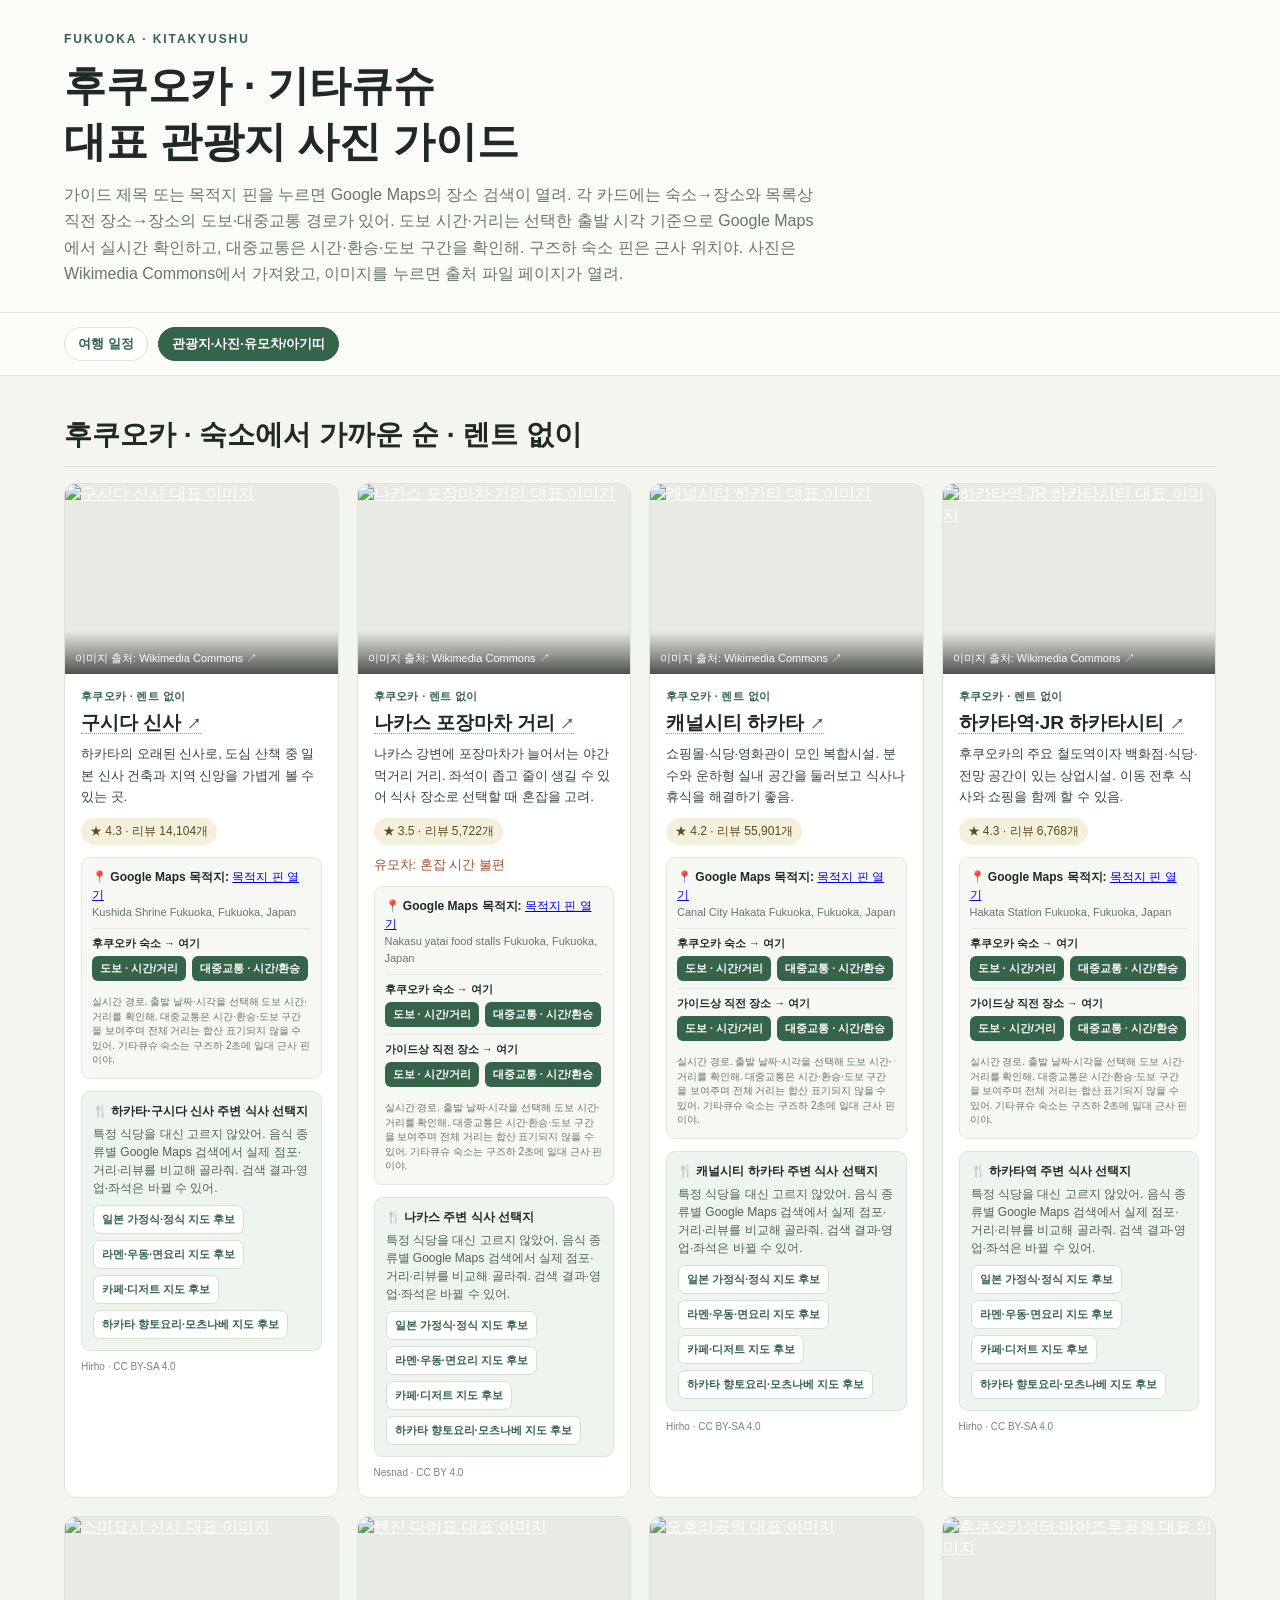
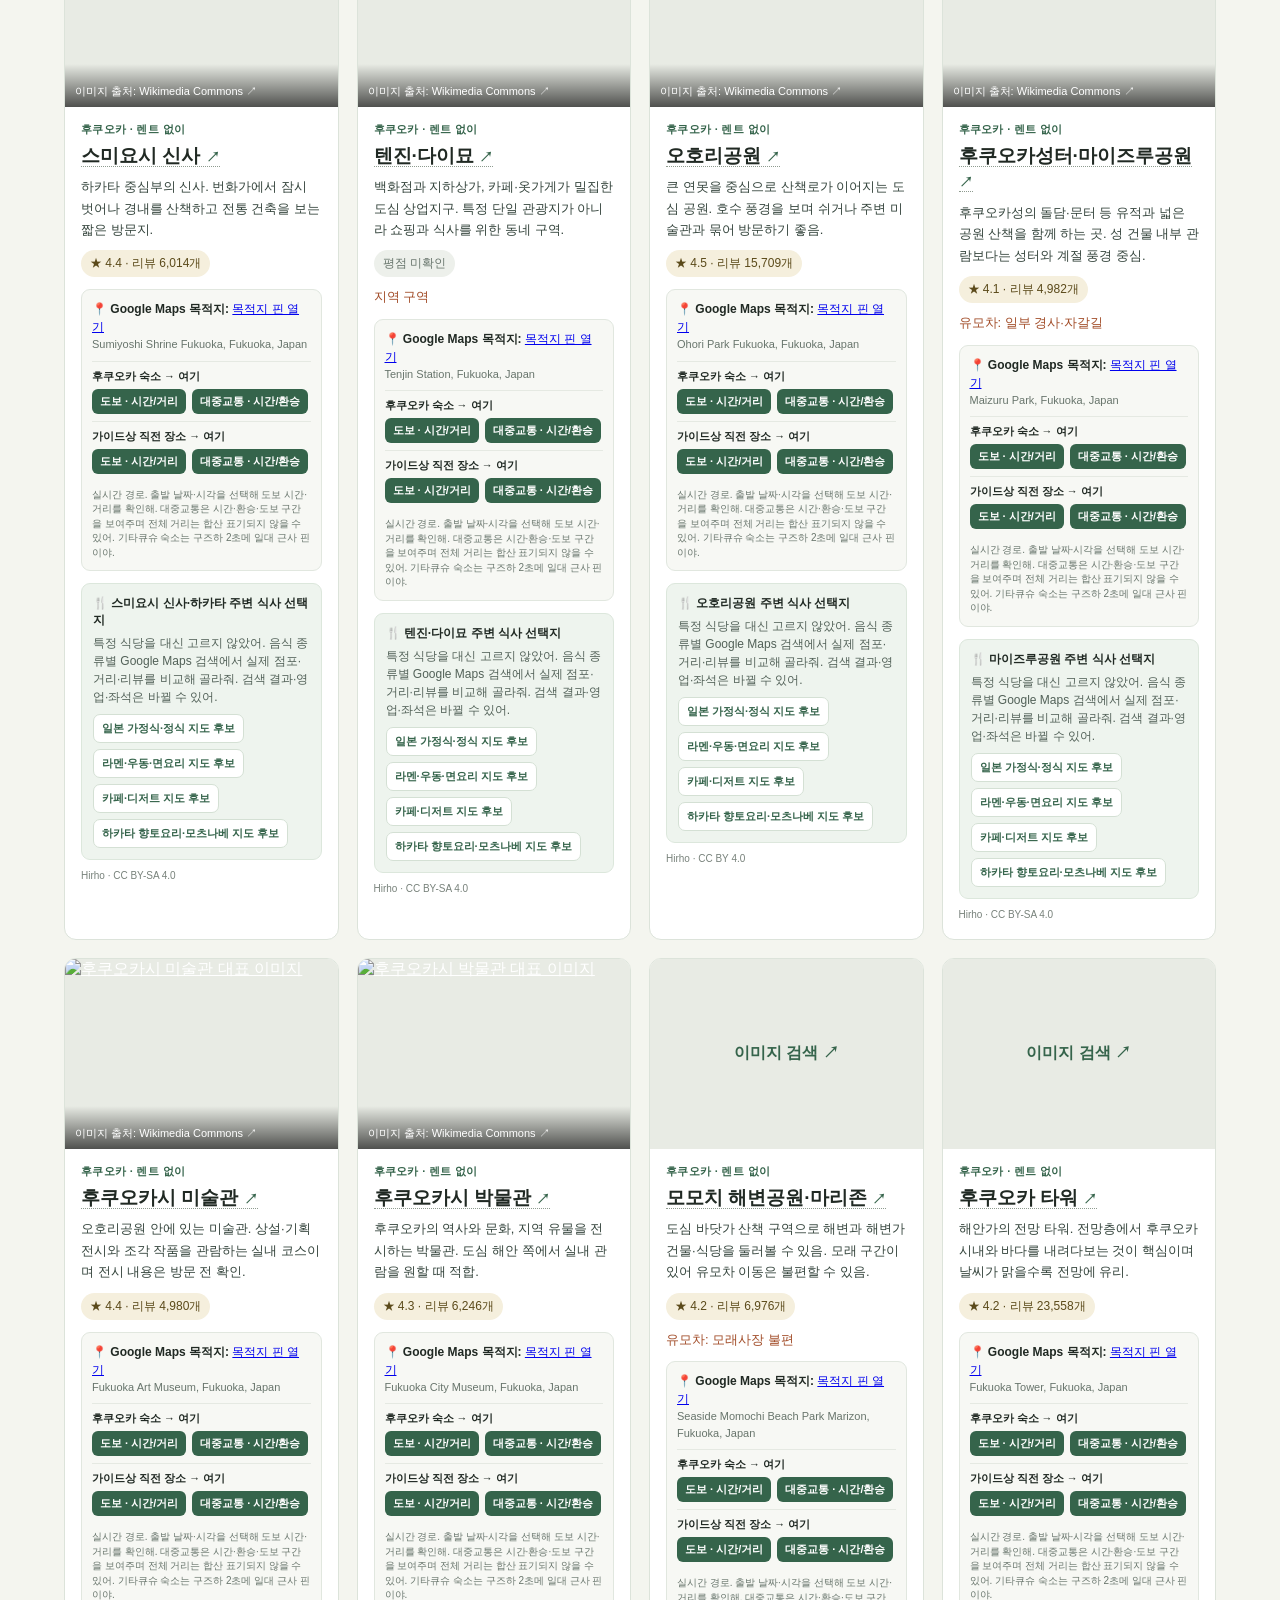
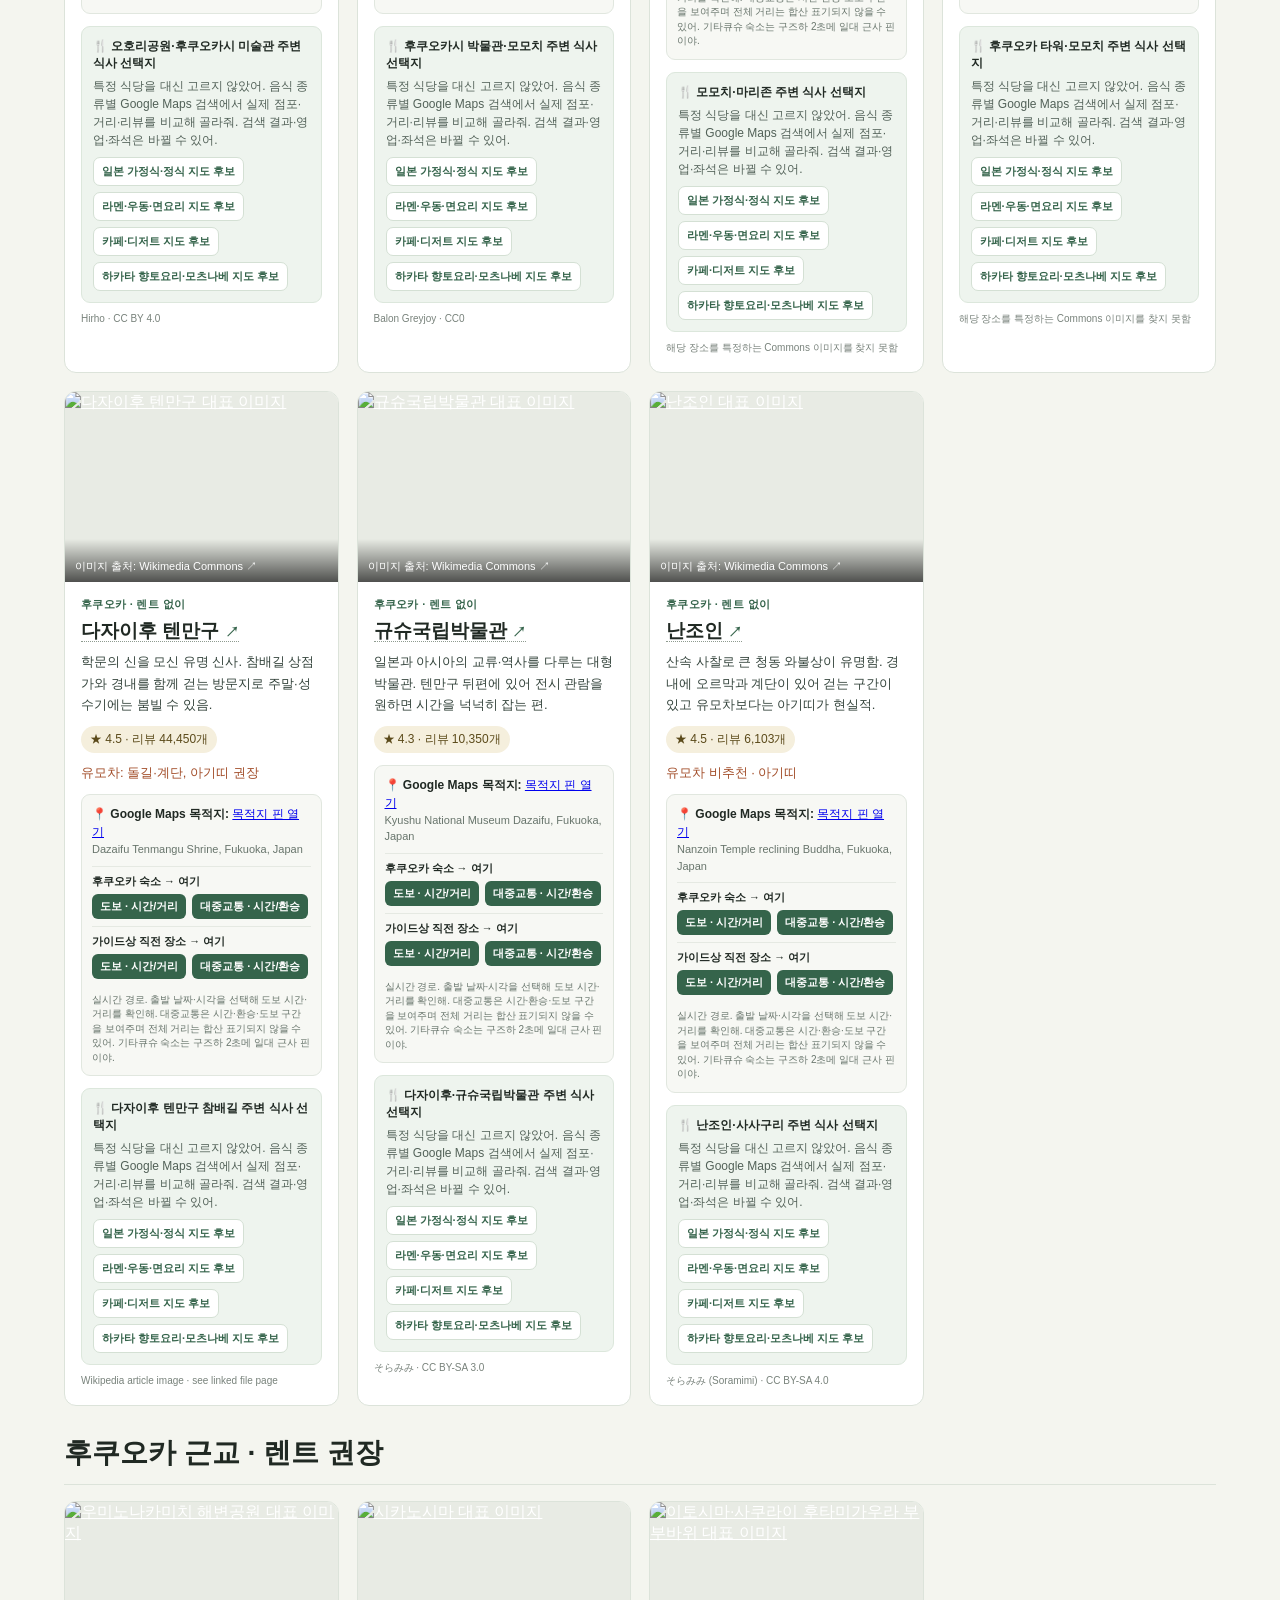
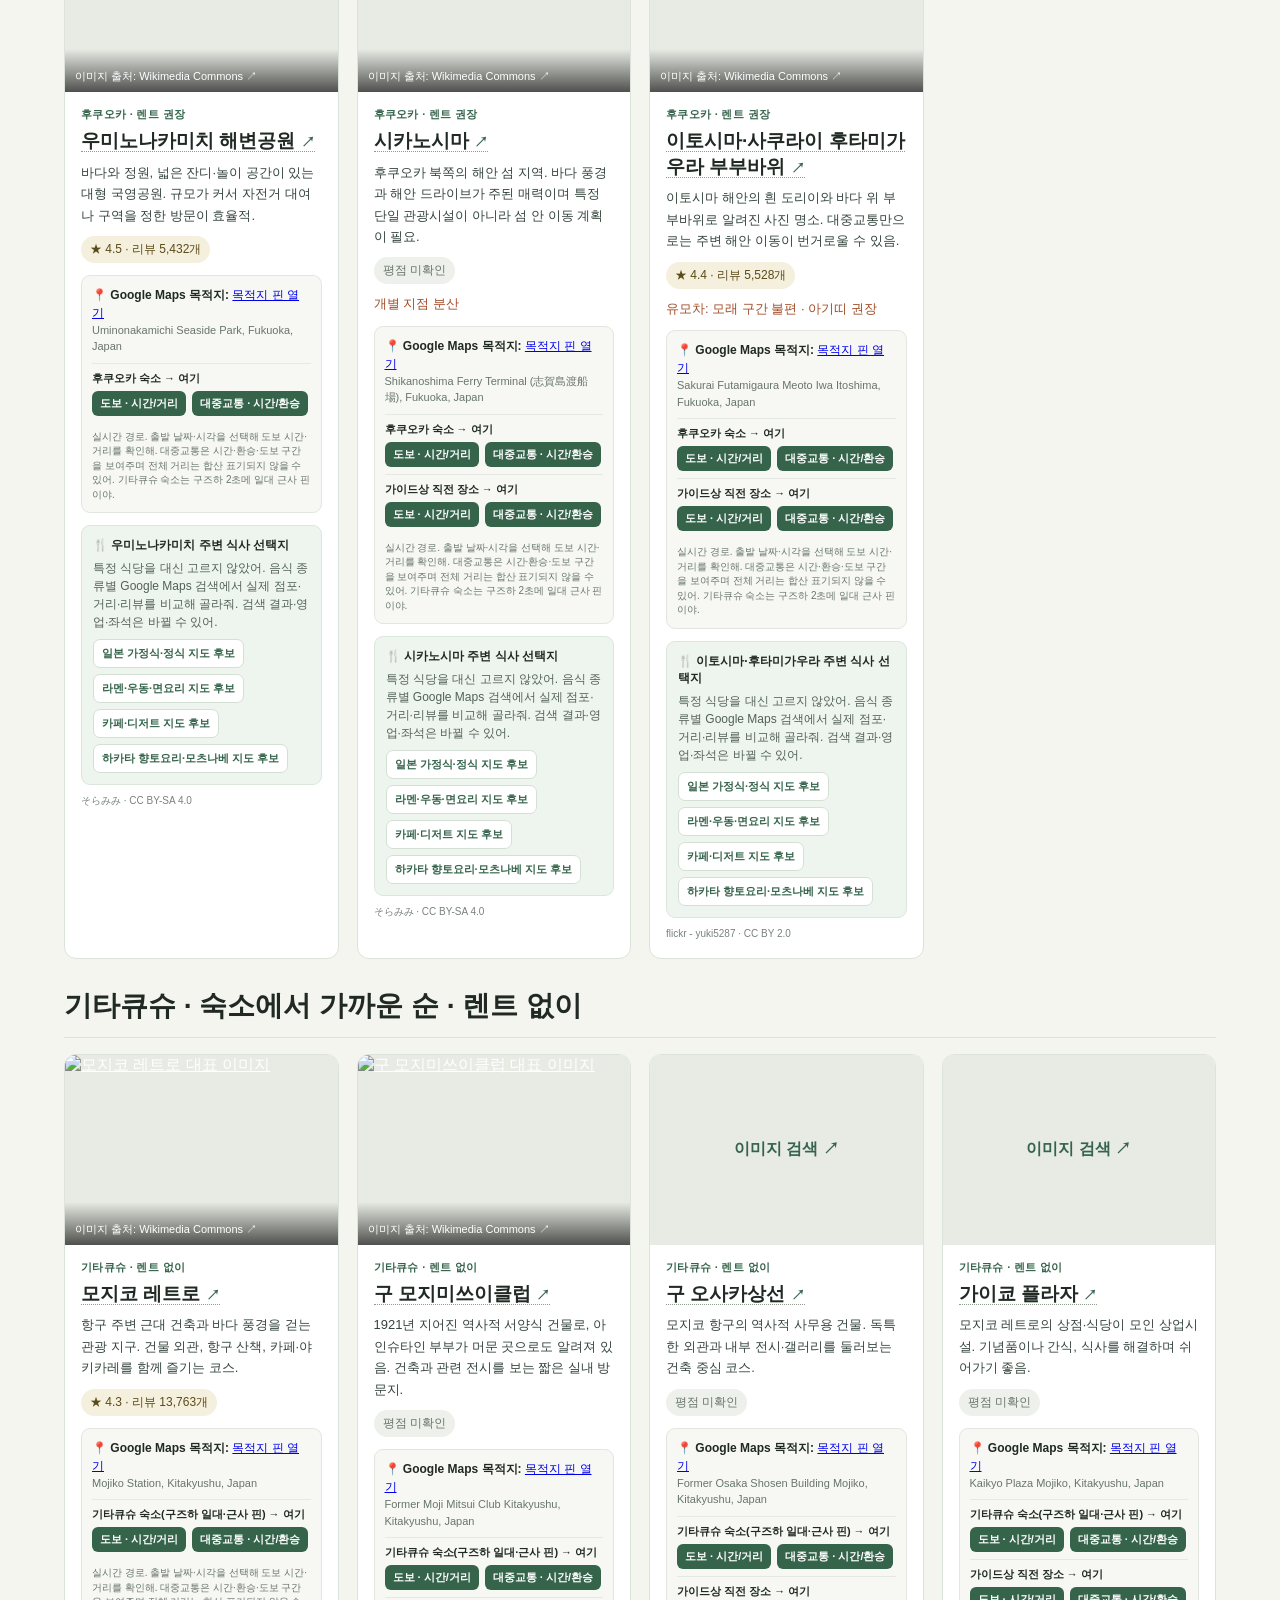
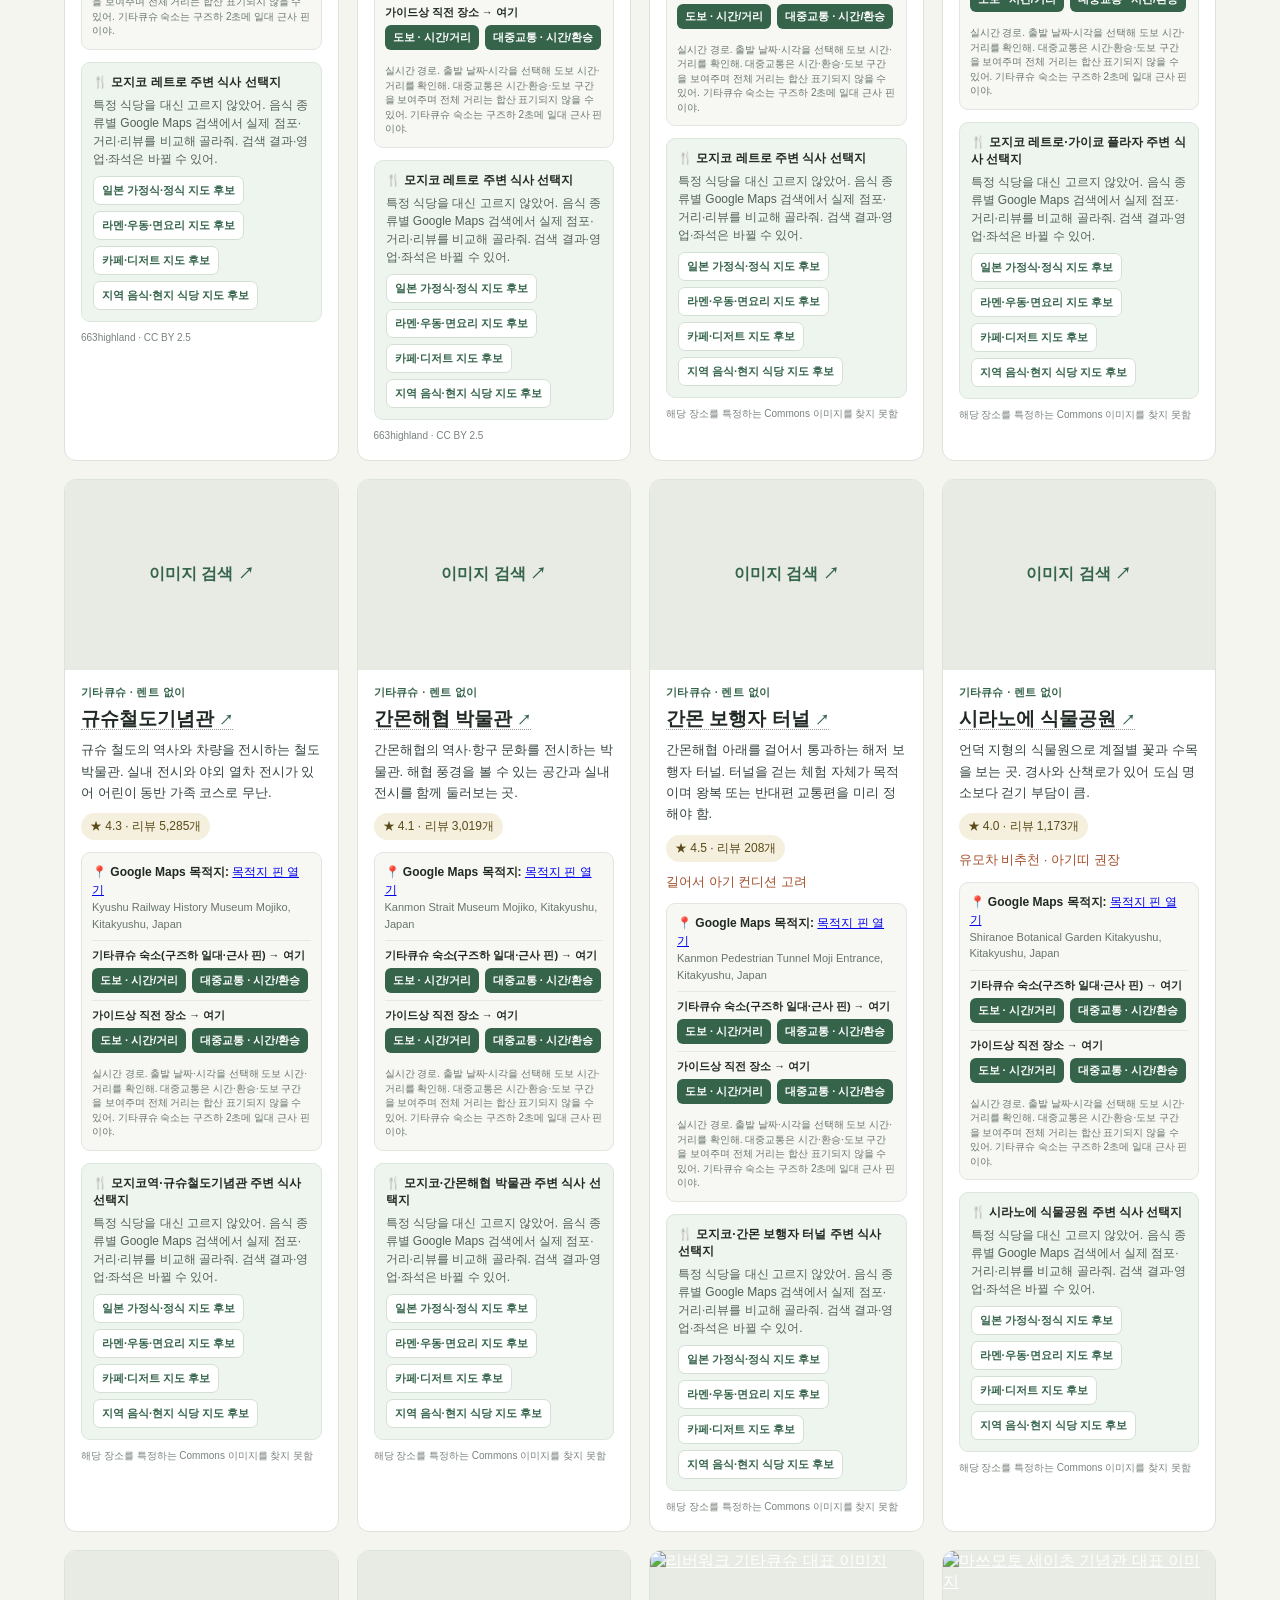
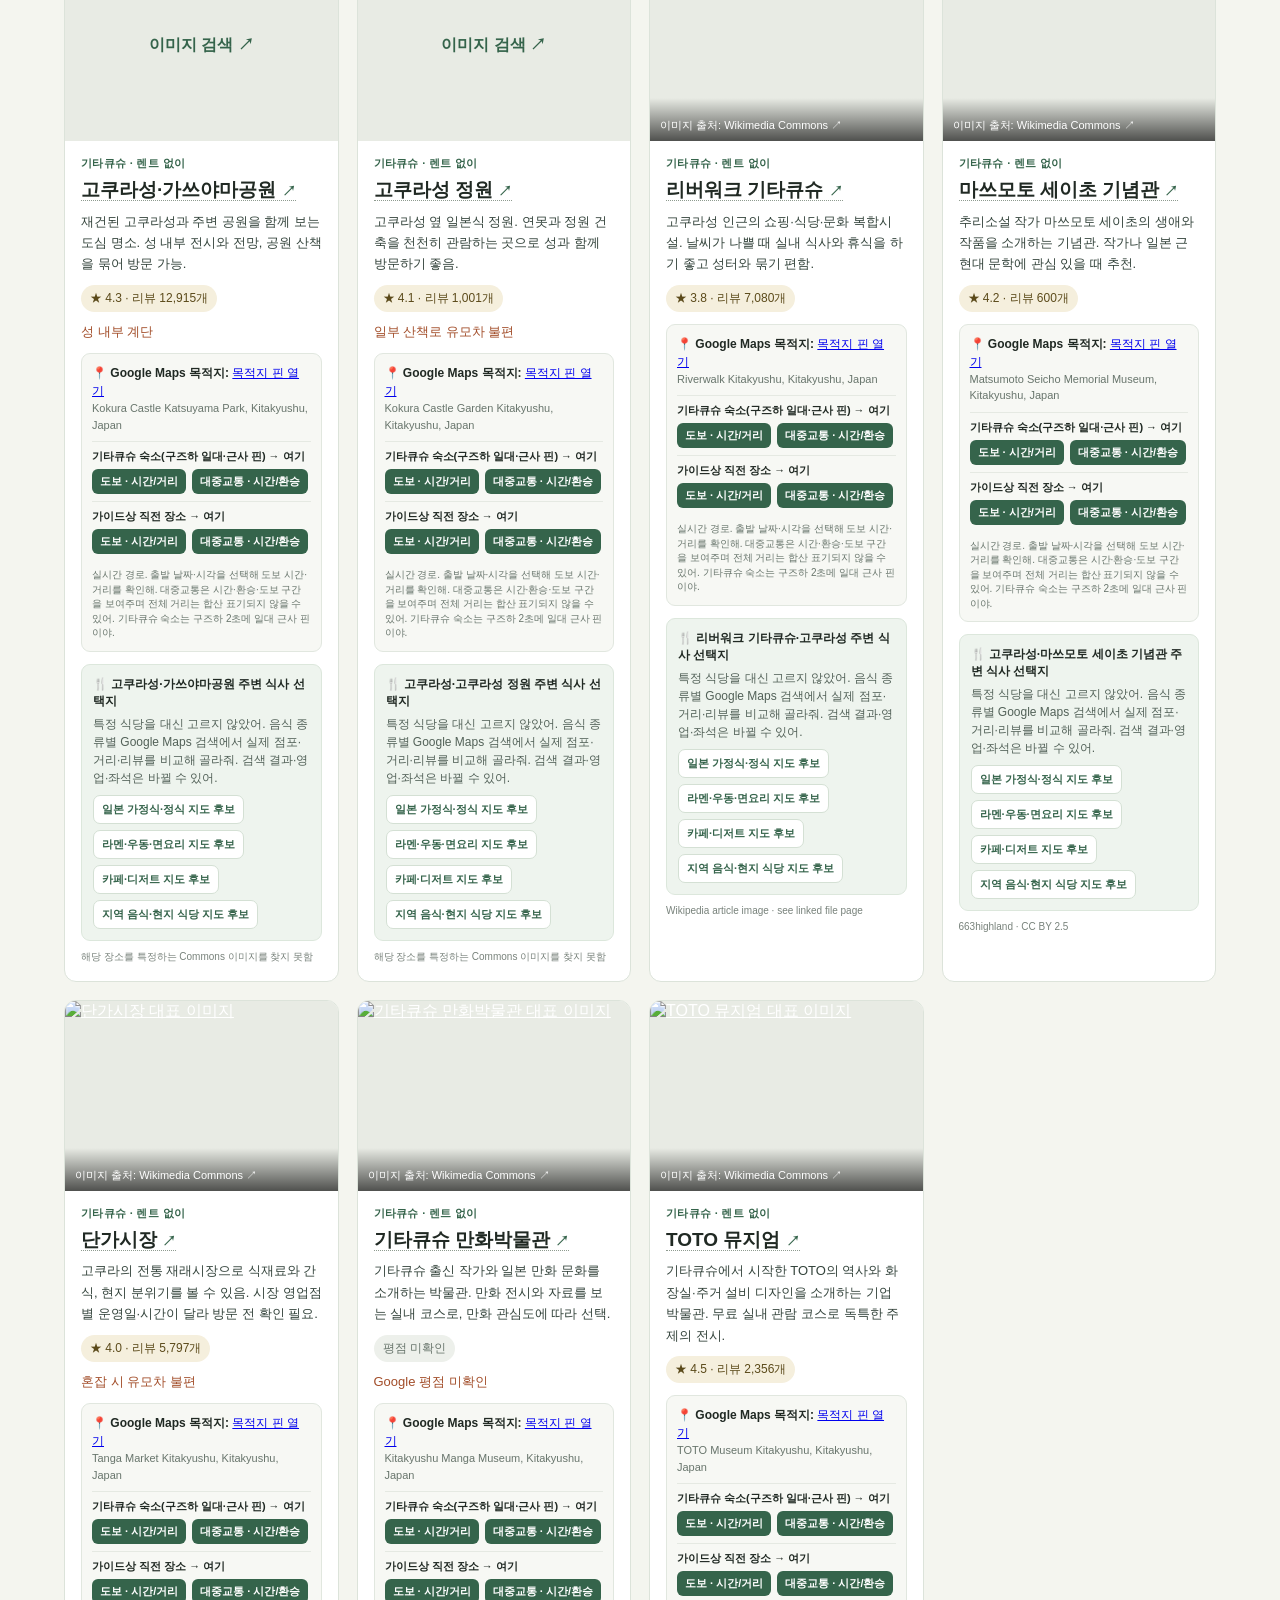
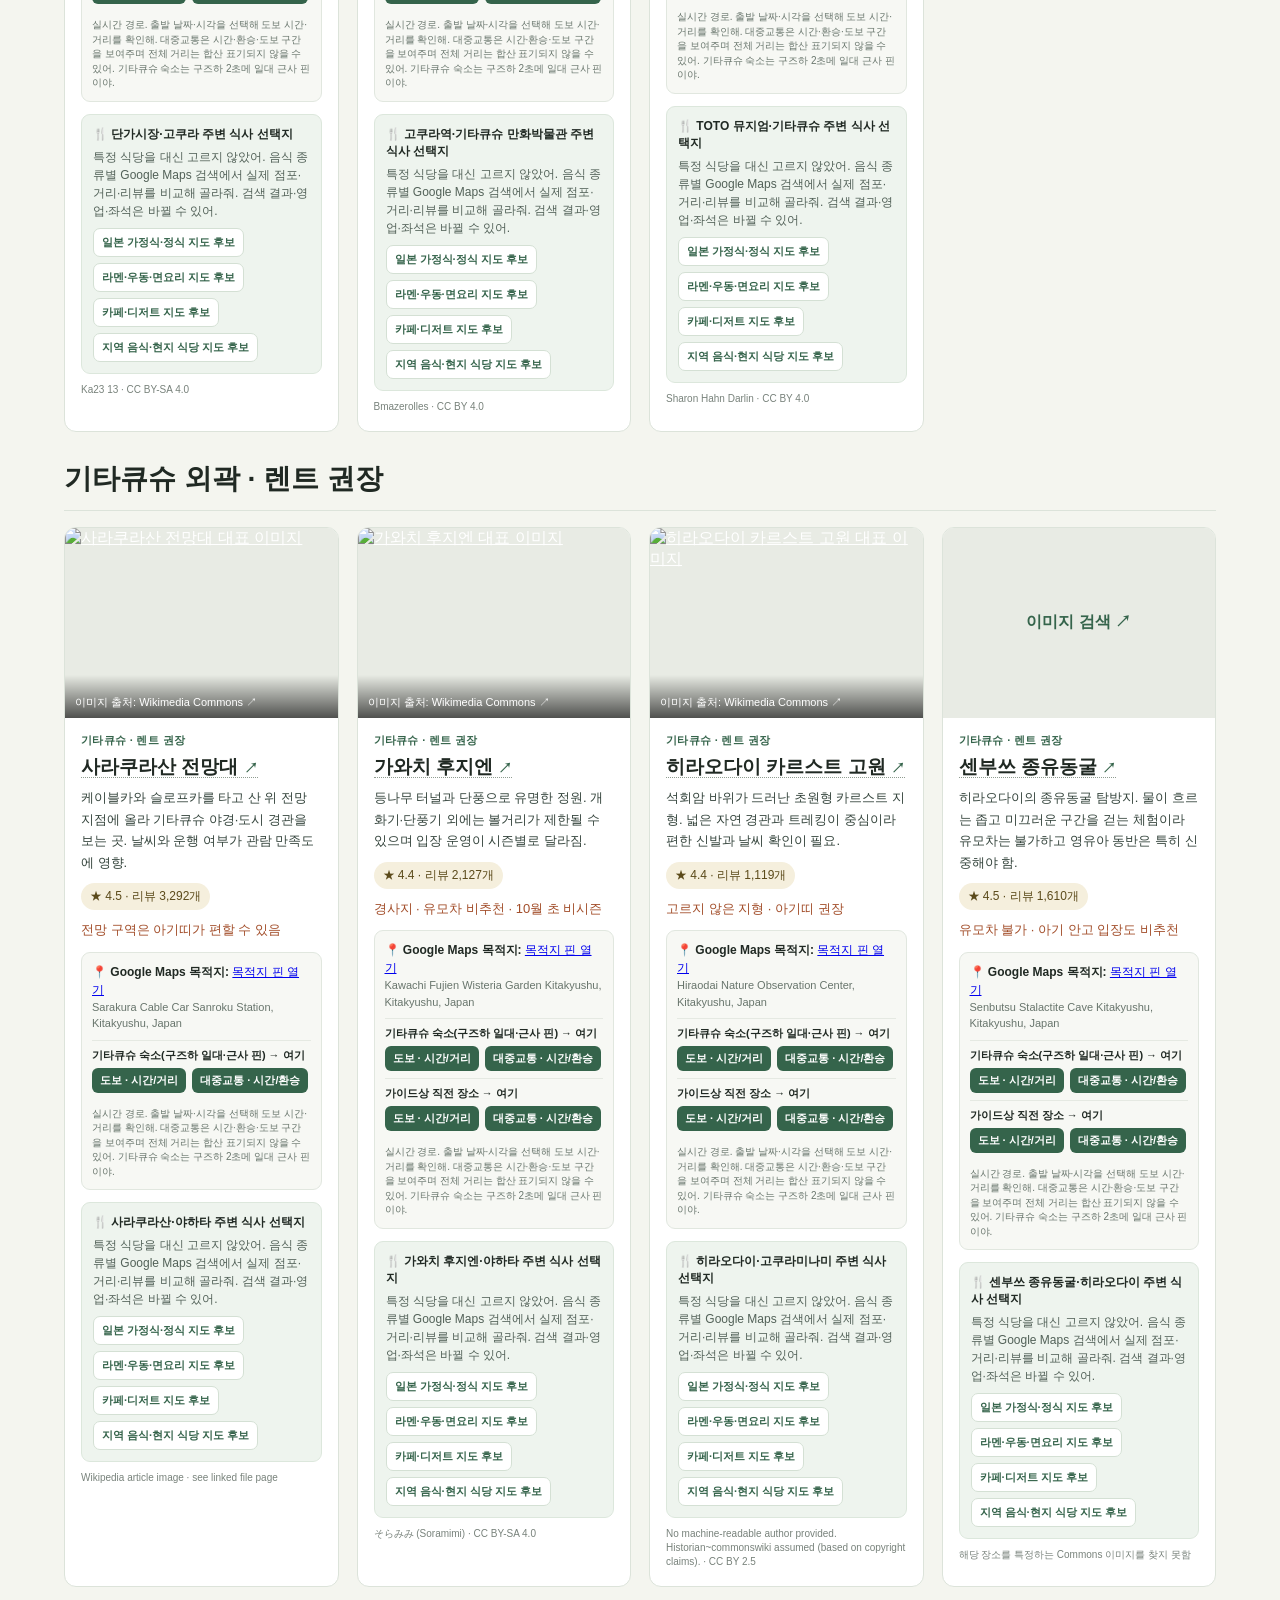
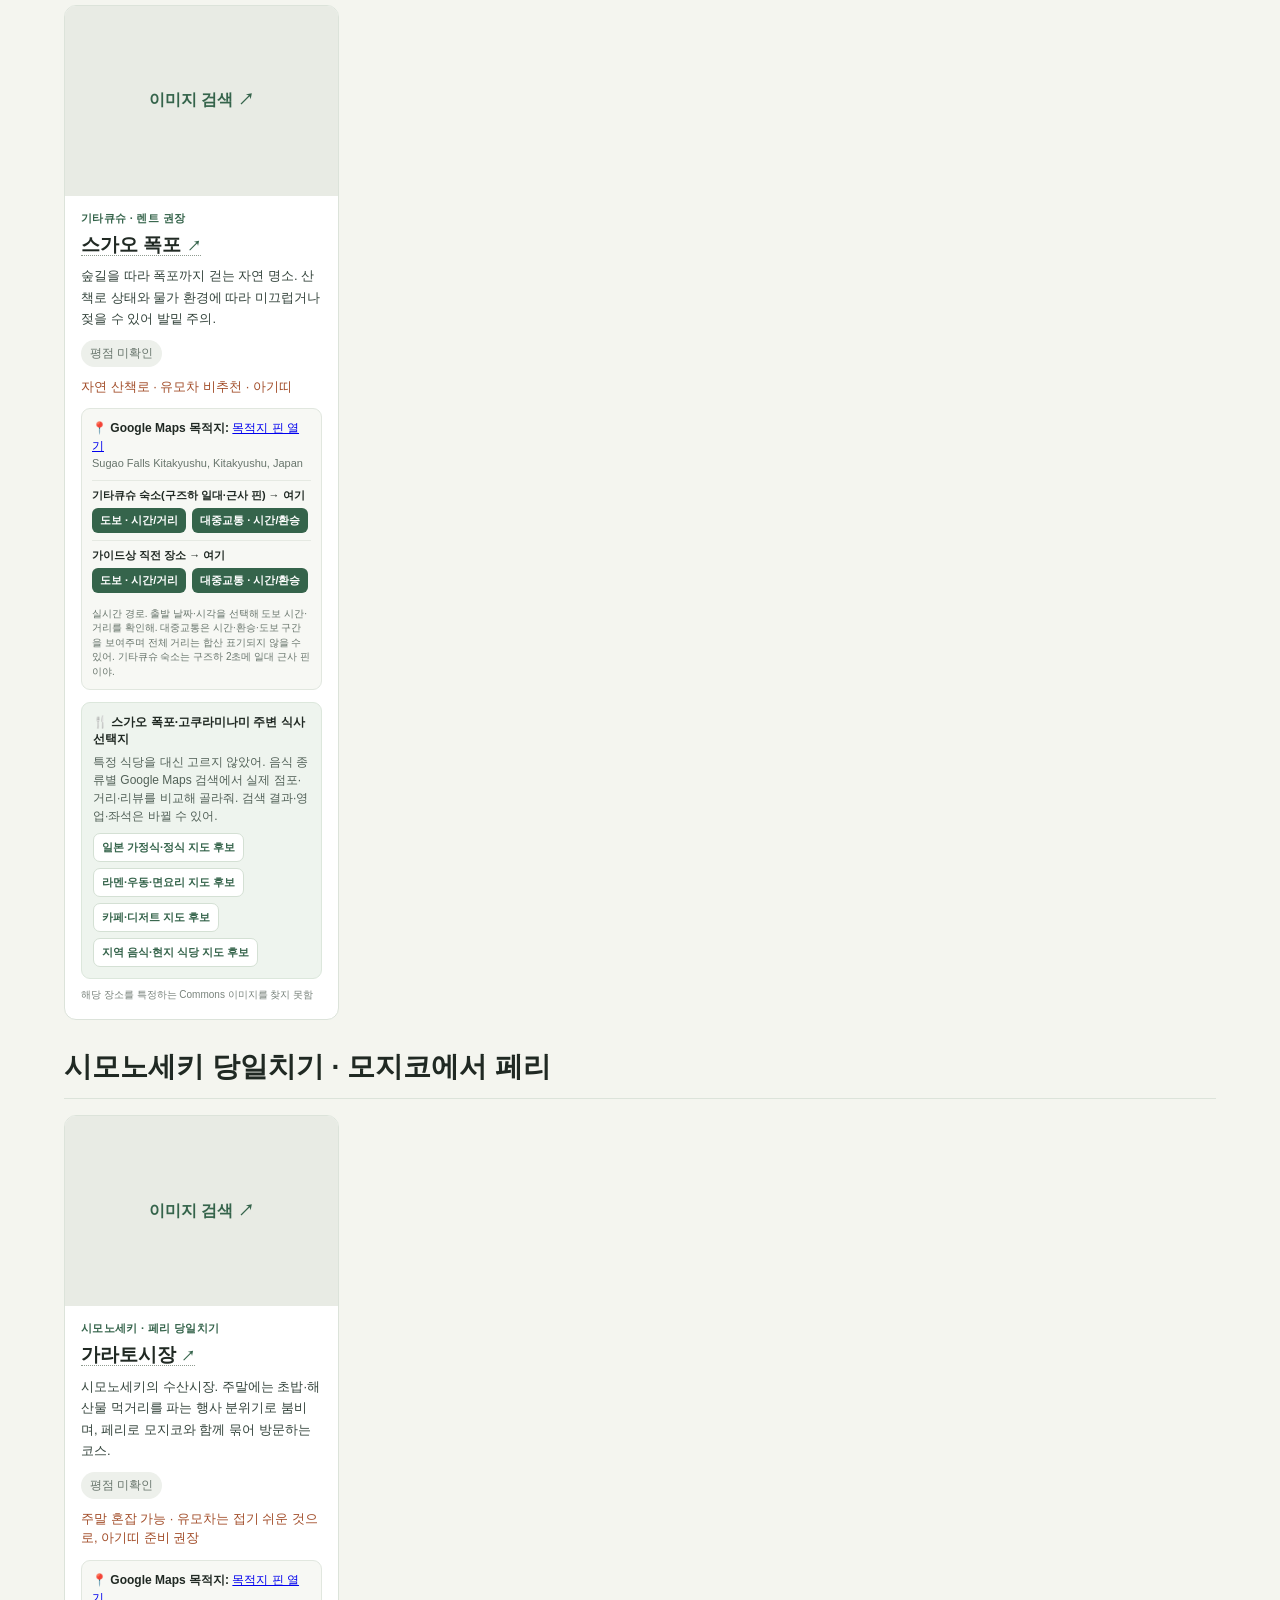
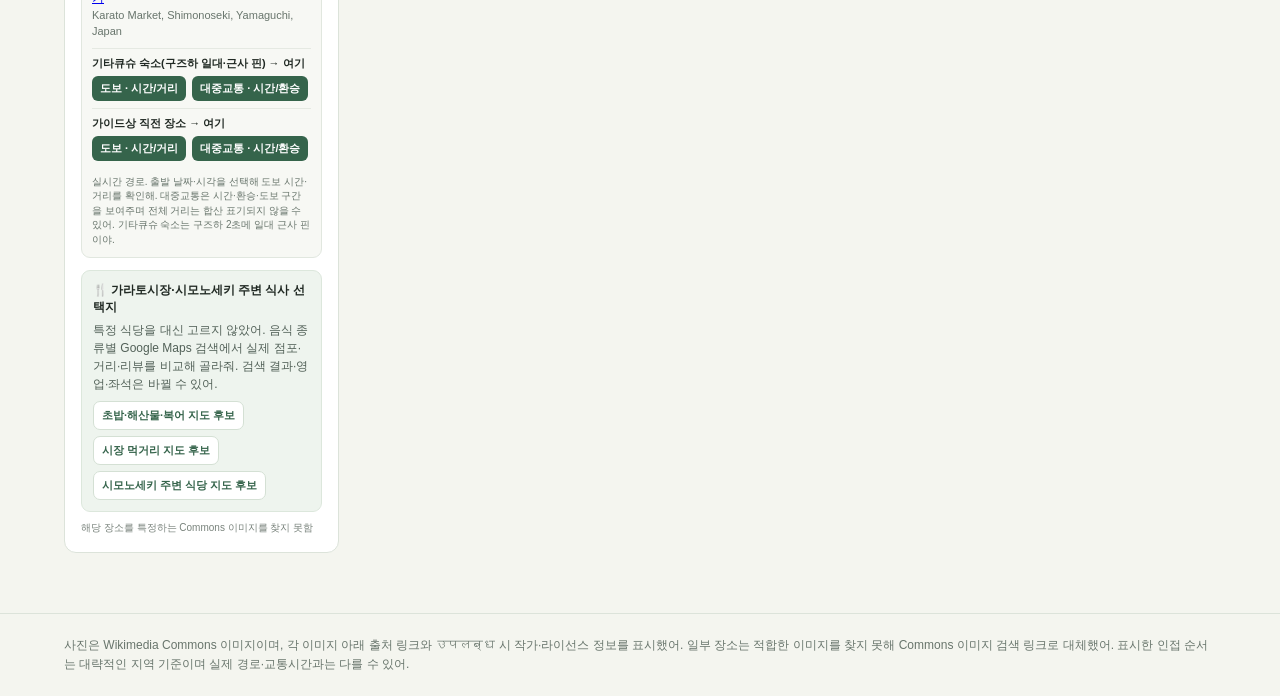
==== commit 37d0acf5: "Restore schedule times and lodging locations to public guide" ====
--- a/attractions.html
+++ b/attractions.html
@@ -1,4 +1,4 @@
 <!doctype html><html lang="ko"><head><meta charset="utf-8"><meta name="viewport" content="width=device-width,initial-scale=1"><title>후쿠오카·기타큐슈 대표 관광지 사진 가이드</title><style>
 :root{--ink:#202923;--muted:#68756c;--line:#dce3da;--paper:#f4f5ef;--accent:#35644b}*{box-sizing:border-box}body{margin:0;background:var(--paper);color:var(--ink);font-family:-apple-system,BlinkMacSystemFont,"Hiragino Kaku Gothic ProN","Yu Gothic",sans-serif}header{padding:32px clamp(18px,5vw,70px) 24px;border-bottom:1px solid var(--line);background:#fbfcf8}header .eyebrow{font-size:12px;letter-spacing:.16em;text-transform:uppercase;color:var(--accent);font-weight:700}h1{font-size:clamp(20px,3vw,28px);margin:0 0 16px}header h1{font-size:clamp(27px,4vw,42px);margin:12px 0}header p{max-width:760px;color:var(--muted);line-height:1.65;margin:0}.map-place-link{color:inherit;text-decoration:none;border-bottom:1px dotted #8e9b8f}.map-place-link span{color:var(--accent);font-size:.72em}.map-place-link:hover{color:var(--accent);border-bottom-style:solid}main{padding:12px clamp(18px,5vw,70px) 60px}section{padding-top:28px}section h1{padding-bottom:12px;border-bottom:1px solid var(--line)}.grid{display:grid;grid-template-columns:repeat(auto-fill,minmax(min(100%,270px),1fr));gap:18px}.item{overflow:hidden;background:#fff;border:1px solid var(--line);border-radius:12px}.media{height:190px;background:#e8ebe4}.photo{display:block;height:100%;position:relative;color:#fff}.photo img{display:block;width:100%;height:100%;object-fit:cover}.photo span{position:absolute;bottom:0;left:0;right:0;padding:20px 10px 8px;background:linear-gradient(transparent,rgba(0,0,0,.66));font-size:11px}.no-photo{display:flex;height:100%;align-items:center;justify-content:center;color:var(--accent);text-decoration:none;font-weight:600}.body{padding:15px 16px 17px}.meta{font-size:11px;color:var(--accent);font-weight:700;letter-spacing:.03em}.body h2{font-size:19px;line-height:1.35;margin:6px 0 8px}.rating{display:inline-block;font-size:12px;color:#5b4a1a;background:#f5efdd;border-radius:20px;padding:5px 9px}.muted{color:#68756c;background:#edf0eb}.note{font-size:13px;line-height:1.5;color:#a24d29;margin:10px 0 0}.body small{display:block;color:#78827b;font-size:10px;line-height:1.4;margin-top:9px;overflow-wrap:anywhere}footer{padding:22px clamp(18px,5vw,70px);border-top:1px solid var(--line);font-size:12px;color:var(--muted);line-height:1.6}a:focus-visible{outline:3px solid #35644b;outline-offset:3px}@media(max-width:600px){.media{height:210px}.grid{gap:12px}}
 .description{font-size:13px;line-height:1.65;color:#34443c;margin:8px 0 10px}
-.page-nav{display:flex;gap:10px;flex-wrap:wrap;padding:14px clamp(18px,5vw,70px);background:#fbfcf8;border-bottom:1px solid var(--line)}.page-nav a{display:inline-block;border:1px solid var(--line);border-radius:999px;padding:7px 13px;background:#fff;color:var(--accent);font-size:13px;font-weight:650;text-decoration:none}.page-nav a[aria-current="page"]{background:var(--accent);border-color:var(--accent);color:#fff}.route-panel{margin-top:12px;padding:10px;background:#f7f8f4;border:1px solid #e1e7df;border-radius:9px}.route-target{font-size:12px;line-height:1.5;margin-bottom:8px}.route-target>span{display:block;color:#68756c;font-size:11px;overflow-wrap:anywhere}.route-row{padding:7px 0;border-top:1px solid #e5e9e2;font-size:11px}.route-row>b{display:block;margin-bottom:5px}.route-row>span{display:flex;gap:6px;flex-wrap:wrap}.route-btn{display:inline-block;padding:5px 8px;border-radius:6px;background:#35644b;color:#fff;text-decoration:none;font-weight:650}.route-panel small{display:block;color:#68756c;font-size:10px;line-height:1.45;margin-top:7px}.food-panel{margin-top:12px;padding:11px;background:#eef4ee;border:1px solid #dce7dc;border-radius:9px;font-size:12px}.food-panel p{margin:5px 0 8px;color:#526158;line-height:1.5}.food-links{display:flex;flex-wrap:wrap;gap:6px}.food-btn{display:inline-block;padding:6px 8px;background:#fff;border:1px solid #d4e0d4;border-radius:7px;color:#35644b;text-decoration:none;font-weight:650;font-size:11px}</style></head><body><header><div class="eyebrow">FUKUOKA · KITAKYUSHU</div><h1>후쿠오카 · 기타큐슈<br>대표 관광지 사진 가이드</h1><p>가이드 제목 또는 목적지 핀을 누르면 Google Maps의 장소 검색이 열려. 각 카드에는 숙소→장소와 목록상 직전 장소→장소의 도보·대중교통 경로가 있어. 도보 시간·거리는 선택한 출발 시각 기준으로 Google Maps에서 실시간 확인하고, 대중교통은 시간·환승·도보 구간을 확인해. 숙소 출발 위치는 개인정보 보호를 위해 공개하지 않았어. 사진은 Wikimedia Commons에서 가져왔고, 이미지를 누르면 출처 파일 페이지가 열려.</p></header><nav class="page-nav" aria-label="여행 문서 이동"><a href="itinerary.html">여행 일정</a><a href="attractions.html" aria-current="page">관광지·사진·유모차/아기띠</a></nav><main><section><h1>후쿠오카 · 숙소에서 가까운 순 · 렌트 없이</h1><div class="grid"><article class="item" data-city="후쿠오카" data-mode="렌트 없이"><div class="media"><a class="photo" href="https://commons.wikimedia.org/wiki/File:Kushida_Shrine_Kair%C5%8D_1-41_Kami-kawabatamachi_Hakata-ku_Fukuoka_20231128.jpg" target="_blank" rel="noreferrer"><img loading="lazy" src="https://thumb.wikimedia.org/wikipedia/commons/thumb/6/61/Kushida_Shrine_Kair%C5%8D_1-41_Kami-kawabatamachi_Hakata-ku_Fukuoka_20231128.jpg/1280px-Kushida_Shrine_Kair%C5%8D_1-41_Kami-kawabatamachi_Hakata-ku_Fukuoka_20231128.jpg?utm_source=commons.wikimedia.org&amp;utm_campaign=imageinfo&amp;utm_content=thumbnail" alt="구시다 신사 대표 이미지"><span>이미지 출처: Wikimedia Commons ↗</span></a></div><div class="body"><div class="meta">후쿠오카 · 렌트 없이</div><h2><a class="map-place-link" href="https://www.google.com/maps/search/?api=1&amp;query=Kushida%20Shrine%20Fukuoka%2C%20Fukuoka%2C%20Japan" target="_blank" rel="noopener noreferrer" title="Kushida Shrine Fukuoka, Fukuoka, Japan">구시다 신사 <span aria-hidden="true">↗</span></a></h2><p class="description">하카타의 오래된 신사로, 도심 산책 중 일본 신사 건축과 지역 신앙을 가볍게 볼 수 있는 곳.</p><span class="rating">★ 4.3 · 리뷰 14,104개</span><div class="route-panel"><div class="route-target"><b>📍 Google Maps 목적지:</b> <a class="pin-link" href="https://www.google.com/maps/search/?api=1&amp;query=Kushida%20Shrine%20Fukuoka%2C%20Fukuoka%2C%20Japan" target="_blank" rel="noopener noreferrer">목적지 핀 열기</a><span>Kushida Shrine Fukuoka, Fukuoka, Japan</span></div><div class="route-row"><b>후쿠오카 숙소 → 여기</b><span><a class="route-btn" href="https://www.google.com/maps/dir/?api=1&amp;origin=Hakata%20Station%2C%20Fukuoka%2C%20Japan&amp;destination=Kushida%20Shrine%20Fukuoka%2C%20Fukuoka%2C%20Japan&amp;travelmode=walking" target="_blank" rel="noopener noreferrer">도보 · 시간/거리</a><a class="route-btn" href="https://www.google.com/maps/dir/?api=1&amp;origin=Hakata%20Station%2C%20Fukuoka%2C%20Japan&amp;destination=Kushida%20Shrine%20Fukuoka%2C%20Fukuoka%2C%20Japan&amp;travelmode=transit" target="_blank" rel="noopener noreferrer">대중교통 · 시간/환승</a></span></div><small>실시간 경로. 출발 날짜·시각을 선택해 도보 시간·거리를 확인해. 대중교통은 시간·환승·도보 구간을 보여주며 전체 거리는 합산 표기되지 않을 수 있어. 숙소 출발점은 개인 정보 보호를 위해 공개하지 않았어.</small></div><div class="food-panel"><b>🍴 하카타·구시다 신사 주변 식사 선택지</b><p>특정 식당을 대신 고르지 않았어. 음식 종류별 Google Maps 검색에서 실제 점포·거리·리뷰를 비교해 골라줘. 검색 결과·영업·좌석은 바뀔 수 있어.</p><div class="food-links"><a class="food-btn" href="https://www.google.com/maps/search/?api=1&amp;query=%EC%9D%BC%EB%B3%B8%20%EA%B0%80%EC%A0%95%EC%8B%9D%C2%B7%EC%A0%95%EC%8B%9D%20near%20%ED%95%98%EC%B9%B4%ED%83%80%C2%B7%EA%B5%AC%EC%8B%9C%EB%8B%A4%20%EC%8B%A0%EC%82%AC%2C%20Fukuoka" target="_blank" rel="noopener noreferrer">일본 가정식·정식 지도 후보</a><a class="food-btn" href="https://www.google.com/maps/search/?api=1&amp;query=%EB%9D%BC%EB%A9%98%C2%B7%EC%9A%B0%EB%8F%99%C2%B7%EB%A9%B4%EC%9A%94%EB%A6%AC%20near%20%ED%95%98%EC%B9%B4%ED%83%80%C2%B7%EA%B5%AC%EC%8B%9C%EB%8B%A4%20%EC%8B%A0%EC%82%AC%2C%20Fukuoka" target="_blank" rel="noopener noreferrer">라멘·우동·면요리 지도 후보</a><a class="food-btn" href="https://www.google.com/maps/search/?api=1&amp;query=%EC%B9%B4%ED%8E%98%C2%B7%EB%94%94%EC%A0%80%ED%8A%B8%20near%20%ED%95%98%EC%B9%B4%ED%83%80%C2%B7%EA%B5%AC%EC%8B%9C%EB%8B%A4%20%EC%8B%A0%EC%82%AC%2C%20Fukuoka" target="_blank" rel="noopener noreferrer">카페·디저트 지도 후보</a><a class="food-btn" href="https://www.google.com/maps/search/?api=1&amp;query=%ED%95%98%EC%B9%B4%ED%83%80%20%ED%96%A5%ED%86%A0%EC%9A%94%EB%A6%AC%C2%B7%EB%AA%A8%EC%B8%A0%EB%82%98%EB%B2%A0%20near%20%ED%95%98%EC%B9%B4%ED%83%80%C2%B7%EA%B5%AC%EC%8B%9C%EB%8B%A4%20%EC%8B%A0%EC%82%AC%2C%20Fukuoka" target="_blank" rel="noopener noreferrer">하카타 향토요리·모츠나베 지도 후보</a></div></div><small>Hirho · CC BY-SA 4.0</small></div></article><article class="item" data-city="후쿠오카" data-mode="렌트 없이"><div class="media"><a class="photo" href="https://commons.wikimedia.org/wiki/File:Hakata_yatai_and_yatai_food_-_2024_Sept_24_various.jpeg" target="_blank" rel="noreferrer"><img loading="lazy" src="https://thumb.wikimedia.org/wikipedia/commons/thumb/a/a2/Hakata_yatai_and_yatai_food_-_2024_Sept_24_various.jpeg/1280px-Hakata_yatai_and_yatai_food_-_2024_Sept_24_various.jpeg?utm_source=commons.wikimedia.org&amp;utm_campaign=imageinfo&amp;utm_content=thumbnail" alt="나카스 포장마차 거리 대표 이미지"><span>이미지 출처: Wikimedia Commons ↗</span></a></div><div class="body"><div class="meta">후쿠오카 · 렌트 없이</div><h2><a class="map-place-link" href="https://www.google.com/maps/search/?api=1&amp;query=Nakasu%20yatai%20food%20stalls%20Fukuoka%2C%20Fukuoka%2C%20Japan" target="_blank" rel="noopener noreferrer" title="Nakasu yatai food stalls Fukuoka, Fukuoka, Japan">나카스 포장마차 거리 <span aria-hidden="true">↗</span></a></h2><p class="description">나카스 강변에 포장마차가 늘어서는 야간 먹거리 거리. 좌석이 좁고 줄이 생길 수 있어 식사 장소로 선택할 때 혼잡을 고려.</p><span class="rating">★ 3.5 · 리뷰 5,722개</span><p class="note">유모차: 혼잡 시간 불편</p><div class="route-panel"><div class="route-target"><b>📍 Google Maps 목적지:</b> <a class="pin-link" href="https://www.google.com/maps/search/?api=1&amp;query=Nakasu%20yatai%20food%20stalls%20Fukuoka%2C%20Fukuoka%2C%20Japan" target="_blank" rel="noopener noreferrer">목적지 핀 열기</a><span>Nakasu yatai food stalls Fukuoka, Fukuoka, Japan</span></div><div class="route-row"><b>후쿠오카 숙소 → 여기</b><span><a class="route-btn" href="https://www.google.com/maps/dir/?api=1&amp;origin=Hakata%20Station%2C%20Fukuoka%2C%20Japan&amp;destination=Nakasu%20yatai%20food%20stalls%20Fukuoka%2C%20Fukuoka%2C%20Japan&amp;travelmode=walking" target="_blank" rel="noopener noreferrer">도보 · 시간/거리</a><a class="route-btn" href="https://www.google.com/maps/dir/?api=1&amp;origin=Hakata%20Station%2C%20Fukuoka%2C%20Japan&amp;destination=Nakasu%20yatai%20food%20stalls%20Fukuoka%2C%20Fukuoka%2C%20Japan&amp;travelmode=transit" target="_blank" rel="noopener noreferrer">대중교통 · 시간/환승</a></span></div><div class="route-row"><b>가이드상 직전 장소 → 여기</b><span><a class="route-btn" href="https://www.google.com/maps/dir/?api=1&amp;origin=Kushida%20Shrine%20Fukuoka%2C%20Fukuoka%2C%20Japan&amp;destination=Nakasu%20yatai%20food%20stalls%20Fukuoka%2C%20Fukuoka%2C%20Japan&amp;travelmode=walking" target="_blank" rel="noopener noreferrer">도보 · 시간/거리</a><a class="route-btn" href="https://www.google.com/maps/dir/?api=1&amp;origin=Kushida%20Shrine%20Fukuoka%2C%20Fukuoka%2C%20Japan&amp;destination=Nakasu%20yatai%20food%20stalls%20Fukuoka%2C%20Fukuoka%2C%20Japan&amp;travelmode=transit" target="_blank" rel="noopener noreferrer">대중교통 · 시간/환승</a></span></div><small>실시간 경로. 출발 날짜·시각을 선택해 도보 시간·거리를 확인해. 대중교통은 시간·환승·도보 구간을 보여주며 전체 거리는 합산 표기되지 않을 수 있어. 숙소 출발점은 개인 정보 보호를 위해 공개하지 않았어.</small></div><div class="food-panel"><b>🍴 나카스 주변 식사 선택지</b><p>특정 식당을 대신 고르지 않았어. 음식 종류별 Google Maps 검색에서 실제 점포·거리·리뷰를 비교해 골라줘. 검색 결과·영업·좌석은 바뀔 수 있어.</p><div class="food-links"><a class="food-btn" href="https://www.google.com/maps/search/?api=1&amp;query=%EC%9D%BC%EB%B3%B8%20%EA%B0%80%EC%A0%95%EC%8B%9D%C2%B7%EC%A0%95%EC%8B%9D%20near%20%EB%82%98%EC%B9%B4%EC%8A%A4%2C%20Fukuoka" target="_blank" rel="noopener noreferrer">일본 가정식·정식 지도 후보</a><a class="food-btn" href="https://www.google.com/maps/search/?api=1&amp;query=%EB%9D%BC%EB%A9%98%C2%B7%EC%9A%B0%EB%8F%99%C2%B7%EB%A9%B4%EC%9A%94%EB%A6%AC%20near%20%EB%82%98%EC%B9%B4%EC%8A%A4%2C%20Fukuoka" target="_blank" rel="noopener noreferrer">라멘·우동·면요리 지도 후보</a><a class="food-btn" href="https://www.google.com/maps/search/?api=1&amp;query=%EC%B9%B4%ED%8E%98%C2%B7%EB%94%94%EC%A0%80%ED%8A%B8%20near%20%EB%82%98%EC%B9%B4%EC%8A%A4%2C%20Fukuoka" target="_blank" rel="noopener noreferrer">카페·디저트 지도 후보</a><a class="food-btn" href="https://www.google.com/maps/search/?api=1&amp;query=%ED%95%98%EC%B9%B4%ED%83%80%20%ED%96%A5%ED%86%A0%EC%9A%94%EB%A6%AC%C2%B7%EB%AA%A8%EC%B8%A0%EB%82%98%EB%B2%A0%20near%20%EB%82%98%EC%B9%B4%EC%8A%A4%2C%20Fukuoka" target="_blank" rel="noopener noreferrer">하카타 향토요리·모츠나베 지도 후보</a></div></div><small>Nesnad · CC BY 4.0</small></div></article><article class="item" data-city="후쿠오카" data-mode="렌트 없이"><div class="media"><a class="photo" href="https://commons.wikimedia.org/wiki/File:Canal_City_Fukuoka_Washington_Hotel_2-20_Sumiyoshi_1-ch%C5%8Dme_Hakata-ku_Fukuoka_20240520.jpg" target="_blank" rel="noreferrer"><img loading="lazy" src="https://thumb.wikimedia.org/wikipedia/commons/thumb/2/24/Canal_City_Fukuoka_Washington_Hotel_2-20_Sumiyoshi_1-ch%C5%8Dme_Hakata-ku_Fukuoka_20240520.jpg/1280px-Canal_City_Fukuoka_Washington_Hotel_2-20_Sumiyoshi_1-ch%C5%8Dme_Hakata-ku_Fukuoka_20240520.jpg?utm_source=commons.wikimedia.org&amp;utm_campaign=imageinfo&amp;utm_content=thumbnail" alt="캐널시티 하카타 대표 이미지"><span>이미지 출처: Wikimedia Commons ↗</span></a></div><div class="body"><div class="meta">후쿠오카 · 렌트 없이</div><h2><a class="map-place-link" href="https://www.google.com/maps/search/?api=1&amp;query=Canal%20City%20Hakata%20Fukuoka%2C%20Fukuoka%2C%20Japan" target="_blank" rel="noopener noreferrer" title="Canal City Hakata Fukuoka, Fukuoka, Japan">캐널시티 하카타 <span aria-hidden="true">↗</span></a></h2><p class="description">쇼핑몰·식당·영화관이 모인 복합시설. 분수와 운하형 실내 공간을 둘러보고 식사나 휴식을 해결하기 좋음.</p><span class="rating">★ 4.2 · 리뷰 55,901개</span><div class="route-panel"><div class="route-target"><b>📍 Google Maps 목적지:</b> <a class="pin-link" href="https://www.google.com/maps/search/?api=1&amp;query=Canal%20City%20Hakata%20Fukuoka%2C%20Fukuoka%2C%20Japan" target="_blank" rel="noopener noreferrer">목적지 핀 열기</a><span>Canal City Hakata Fukuoka, Fukuoka, Japan</span></div><div class="route-row"><b>후쿠오카 숙소 → 여기</b><span><a class="route-btn" href="https://www.google.com/maps/dir/?api=1&amp;origin=Hakata%20Station%2C%20Fukuoka%2C%20Japan&amp;destination=Canal%20City%20Hakata%20Fukuoka%2C%20Fukuoka%2C%20Japan&amp;travelmode=walking" target="_blank" rel="noopener noreferrer">도보 · 시간/거리</a><a class="route-btn" href="https://www.google.com/maps/dir/?api=1&amp;origin=Hakata%20Station%2C%20Fukuoka%2C%20Japan&amp;destination=Canal%20City%20Hakata%20Fukuoka%2C%20Fukuoka%2C%20Japan&amp;travelmode=transit" target="_blank" rel="noopener noreferrer">대중교통 · 시간/환승</a></span></div><div class="route-row"><b>가이드상 직전 장소 → 여기</b><span><a class="route-btn" href="https://www.google.com/maps/dir/?api=1&amp;origin=Nakasu%20yatai%20food%20stalls%20Fukuoka%2C%20Fukuoka%2C%20Japan&amp;destination=Canal%20City%20Hakata%20Fukuoka%2C%20Fukuoka%2C%20Japan&amp;travelmode=walking" target="_blank" rel="noopener noreferrer">도보 · 시간/거리</a><a class="route-btn" href="https://www.google.com/maps/dir/?api=1&amp;origin=Nakasu%20yatai%20food%20stalls%20Fukuoka%2C%20Fukuoka%2C%20Japan&amp;destination=Canal%20City%20Hakata%20Fukuoka%2C%20Fukuoka%2C%20Japan&amp;travelmode=transit" target="_blank" rel="noopener noreferrer">대중교통 · 시간/환승</a></span></div><small>실시간 경로. 출발 날짜·시각을 선택해 도보 시간·거리를 확인해. 대중교통은 시간·환승·도보 구간을 보여주며 전체 거리는 합산 표기되지 않을 수 있어. 숙소 출발점은 개인 정보 보호를 위해 공개하지 않았어.</small></div><div class="food-panel"><b>🍴 캐널시티 하카타 주변 식사 선택지</b><p>특정 식당을 대신 고르지 않았어. 음식 종류별 Google Maps 검색에서 실제 점포·거리·리뷰를 비교해 골라줘. 검색 결과·영업·좌석은 바뀔 수 있어.</p><div class="food-links"><a class="food-btn" href="https://www.google.com/maps/search/?api=1&amp;query=%EC%9D%BC%EB%B3%B8%20%EA%B0%80%EC%A0%95%EC%8B%9D%C2%B7%EC%A0%95%EC%8B%9D%20near%20%EC%BA%90%EB%84%90%EC%8B%9C%ED%8B%B0%20%ED%95%98%EC%B9%B4%ED%83%80%2C%20Fukuoka" target="_blank" rel="noopener noreferrer">일본 가정식·정식 지도 후보</a><a class="food-btn" href="https://www.google.com/maps/search/?api=1&amp;query=%EB%9D%BC%EB%A9%98%C2%B7%EC%9A%B0%EB%8F%99%C2%B7%EB%A9%B4%EC%9A%94%EB%A6%AC%20near%20%EC%BA%90%EB%84%90%EC%8B%9C%ED%8B%B0%20%ED%95%98%EC%B9%B4%ED%83%80%2C%20Fukuoka" target="_blank" rel="noopener noreferrer">라멘·우동·면요리 지도 후보</a><a class="food-btn" href="https://www.google.com/maps/search/?api=1&amp;query=%EC%B9%B4%ED%8E%98%C2%B7%EB%94%94%EC%A0%80%ED%8A%B8%20near%20%EC%BA%90%EB%84%90%EC%8B%9C%ED%8B%B0%20%ED%95%98%EC%B9%B4%ED%83%80%2C%20Fukuoka" target="_blank" rel="noopener noreferrer">카페·디저트 지도 후보</a><a class="food-btn" href="https://www.google.com/maps/search/?api=1&amp;query=%ED%95%98%EC%B9%B4%ED%83%80%20%ED%96%A5%ED%86%A0%EC%9A%94%EB%A6%AC%C2%B7%EB%AA%A8%EC%B8%A0%EB%82%98%EB%B2%A0%20near%20%EC%BA%90%EB%84%90%EC%8B%9C%ED%8B%B0%20%ED%95%98%EC%B9%B4%ED%83%80%2C%20Fukuoka" target="_blank" rel="noopener noreferrer">하카타 향토요리·모츠나베 지도 후보</a></div></div><small>Hirho · CC BY-SA 4.0</small></div></article><article class="item" data-city="후쿠오카" data-mode="렌트 없이"><div class="media"><a class="photo" href="https://commons.wikimedia.org/wiki/File:Fukuoka_Center_Bldg_the_Sunplaza_and_Hakata_Station_West_12b_exit_Hakata-ekimae_2-ch%C5%8Dme_Hakata-ku_Fukuka_20250624.jpg" target="_blank" rel="noreferrer"><img loading="lazy" src="https://thumb.wikimedia.org/wikipedia/commons/thumb/4/4d/Fukuoka_Center_Bldg_the_Sunplaza_and_Hakata_Station_West_12b_exit_Hakata-ekimae_2-ch%C5%8Dme_Hakata-ku_Fukuka_20250624.jpg/1280px-Fukuoka_Center_Bldg_the_Sunplaza_and_Hakata_Station_West_12b_exit_Hakata-ekimae_2-ch%C5%8Dme_Hakata-ku_Fukuka_20250624.jpg?utm_source=commons.wikimedia.org&amp;utm_campaign=imageinfo&amp;utm_content=thumbnail" alt="하카타역·JR 하카타시티 대표 이미지"><span>이미지 출처: Wikimedia Commons ↗</span></a></div><div class="body"><div class="meta">후쿠오카 · 렌트 없이</div><h2><a class="map-place-link" href="https://www.google.com/maps/search/?api=1&amp;query=Hakata%20Station%20Fukuoka%2C%20Fukuoka%2C%20Japan" target="_blank" rel="noopener noreferrer" title="Hakata Station Fukuoka, Fukuoka, Japan">하카타역·JR 하카타시티 <span aria-hidden="true">↗</span></a></h2><p class="description">후쿠오카의 주요 철도역이자 백화점·식당·전망 공간이 있는 상업시설. 이동 전후 식사와 쇼핑을 함께 할 수 있음.</p><span class="rating">★ 4.3 · 리뷰 6,768개</span><div class="route-panel"><div class="route-target"><b>📍 Google Maps 목적지:</b> <a class="pin-link" href="https://www.google.com/maps/search/?api=1&amp;query=Hakata%20Station%20Fukuoka%2C%20Fukuoka%2C%20Japan" target="_blank" rel="noopener noreferrer">목적지 핀 열기</a><span>Hakata Station Fukuoka, Fukuoka, Japan</span></div><div class="route-row"><b>후쿠오카 숙소 → 여기</b><span><a class="route-btn" href="https://www.google.com/maps/dir/?api=1&amp;origin=Hakata%20Station%2C%20Fukuoka%2C%20Japan&amp;destination=Hakata%20Station%20Fukuoka%2C%20Fukuoka%2C%20Japan&amp;travelmode=walking" target="_blank" rel="noopener noreferrer">도보 · 시간/거리</a><a class="route-btn" href="https://www.google.com/maps/dir/?api=1&amp;origin=Hakata%20Station%2C%20Fukuoka%2C%20Japan&amp;destination=Hakata%20Station%20Fukuoka%2C%20Fukuoka%2C%20Japan&amp;travelmode=transit" target="_blank" rel="noopener noreferrer">대중교통 · 시간/환승</a></span></div><div class="route-row"><b>가이드상 직전 장소 → 여기</b><span><a class="route-btn" href="https://www.google.com/maps/dir/?api=1&amp;origin=Canal%20City%20Hakata%20Fukuoka%2C%20Fukuoka%2C%20Japan&amp;destination=Hakata%20Station%20Fukuoka%2C%20Fukuoka%2C%20Japan&amp;travelmode=walking" target="_blank" rel="noopener noreferrer">도보 · 시간/거리</a><a class="route-btn" href="https://www.google.com/maps/dir/?api=1&amp;origin=Canal%20City%20Hakata%20Fukuoka%2C%20Fukuoka%2C%20Japan&amp;destination=Hakata%20Station%20Fukuoka%2C%20Fukuoka%2C%20Japan&amp;travelmode=transit" target="_blank" rel="noopener noreferrer">대중교통 · 시간/환승</a></span></div><small>실시간 경로. 출발 날짜·시각을 선택해 도보 시간·거리를 확인해. 대중교통은 시간·환승·도보 구간을 보여주며 전체 거리는 합산 표기되지 않을 수 있어. 숙소 출발점은 개인 정보 보호를 위해 공개하지 않았어.</small></div><div class="food-panel"><b>🍴 하카타역 주변 식사 선택지</b><p>특정 식당을 대신 고르지 않았어. 음식 종류별 Google Maps 검색에서 실제 점포·거리·리뷰를 비교해 골라줘. 검색 결과·영업·좌석은 바뀔 수 있어.</p><div class="food-links"><a class="food-btn" href="https://www.google.com/maps/search/?api=1&amp;query=%EC%9D%BC%EB%B3%B8%20%EA%B0%80%EC%A0%95%EC%8B%9D%C2%B7%EC%A0%95%EC%8B%9D%20near%20%ED%95%98%EC%B9%B4%ED%83%80%EC%97%AD%2C%20Fukuoka" target="_blank" rel="noopener noreferrer">일본 가정식·정식 지도 후보</a><a class="food-btn" href="https://www.google.com/maps/search/?api=1&amp;query=%EB%9D%BC%EB%A9%98%C2%B7%EC%9A%B0%EB%8F%99%C2%B7%EB%A9%B4%EC%9A%94%EB%A6%AC%20near%20%ED%95%98%EC%B9%B4%ED%83%80%EC%97%AD%2C%20Fukuoka" target="_blank" rel="noopener noreferrer">라멘·우동·면요리 지도 후보</a><a class="food-btn" href="https://www.google.com/maps/search/?api=1&amp;query=%EC%B9%B4%ED%8E%98%C2%B7%EB%94%94%EC%A0%80%ED%8A%B8%20near%20%ED%95%98%EC%B9%B4%ED%83%80%EC%97%AD%2C%20Fukuoka" target="_blank" rel="noopener noreferrer">카페·디저트 지도 후보</a><a class="food-btn" href="https://www.google.com/maps/search/?api=1&amp;query=%ED%95%98%EC%B9%B4%ED%83%80%20%ED%96%A5%ED%86%A0%EC%9A%94%EB%A6%AC%C2%B7%EB%AA%A8%EC%B8%A0%EB%82%98%EB%B2%A0%20near%20%ED%95%98%EC%B9%B4%ED%83%80%EC%97%AD%2C%20Fukuoka" target="_blank" rel="noopener noreferrer">하카타 향토요리·모츠나베 지도 후보</a></div></div><small>Hirho · CC BY-SA 4.0</small></div></article><article class="item" data-city="후쿠오카" data-mode="렌트 없이"><div class="media"><a class="photo" href="https://commons.wikimedia.org/wiki/File:Sumiyoshi-jinja_the_information_board_Sumiyoshi_3-ch%C5%8Dme_Hakata-ku_Fukuoka_20241010_153045.jpg" target="_blank" rel="noreferrer"><img loading="lazy" src="https://thumb.wikimedia.org/wikipedia/commons/thumb/f/fe/Sumiyoshi-jinja_the_information_board_Sumiyoshi_3-ch%C5%8Dme_Hakata-ku_Fukuoka_20241010_153045.jpg/1280px-Sumiyoshi-jinja_the_information_board_Sumiyoshi_3-ch%C5%8Dme_Hakata-ku_Fukuoka_20241010_153045.jpg?utm_source=commons.wikimedia.org&amp;utm_campaign=imageinfo&amp;utm_content=thumbnail" alt="스미요시 신사 대표 이미지"><span>이미지 출처: Wikimedia Commons ↗</span></a></div><div class="body"><div class="meta">후쿠오카 · 렌트 없이</div><h2><a class="map-place-link" href="https://www.google.com/maps/search/?api=1&amp;query=Sumiyoshi%20Shrine%20Fukuoka%2C%20Fukuoka%2C%20Japan" target="_blank" rel="noopener noreferrer" title="Sumiyoshi Shrine Fukuoka, Fukuoka, Japan">스미요시 신사 <span aria-hidden="true">↗</span></a></h2><p class="description">하카타 중심부의 신사. 번화가에서 잠시 벗어나 경내를 산책하고 전통 건축을 보는 짧은 방문지.</p><span class="rating">★ 4.4 · 리뷰 6,014개</span><div class="route-panel"><div class="route-target"><b>📍 Google Maps 목적지:</b> <a class="pin-link" href="https://www.google.com/maps/search/?api=1&amp;query=Sumiyoshi%20Shrine%20Fukuoka%2C%20Fukuoka%2C%20Japan" target="_blank" rel="noopener noreferrer">목적지 핀 열기</a><span>Sumiyoshi Shrine Fukuoka, Fukuoka, Japan</span></div><div class="route-row"><b>후쿠오카 숙소 → 여기</b><span><a class="route-btn" href="https://www.google.com/maps/dir/?api=1&amp;origin=Hakata%20Station%2C%20Fukuoka%2C%20Japan&amp;destination=Sumiyoshi%20Shrine%20Fukuoka%2C%20Fukuoka%2C%20Japan&amp;travelmode=walking" target="_blank" rel="noopener noreferrer">도보 · 시간/거리</a><a class="route-btn" href="https://www.google.com/maps/dir/?api=1&amp;origin=Hakata%20Station%2C%20Fukuoka%2C%20Japan&amp;destination=Sumiyoshi%20Shrine%20Fukuoka%2C%20Fukuoka%2C%20Japan&amp;travelmode=transit" target="_blank" rel="noopener noreferrer">대중교통 · 시간/환승</a></span></div><div class="route-row"><b>가이드상 직전 장소 → 여기</b><span><a class="route-btn" href="https://www.google.com/maps/dir/?api=1&amp;origin=Hakata%20Station%20Fukuoka%2C%20Fukuoka%2C%20Japan&amp;destination=Sumiyoshi%20Shrine%20Fukuoka%2C%20Fukuoka%2C%20Japan&amp;travelmode=walking" target="_blank" rel="noopener noreferrer">도보 · 시간/거리</a><a class="route-btn" href="https://www.google.com/maps/dir/?api=1&amp;origin=Hakata%20Station%20Fukuoka%2C%20Fukuoka%2C%20Japan&amp;destination=Sumiyoshi%20Shrine%20Fukuoka%2C%20Fukuoka%2C%20Japan&amp;travelmode=transit" target="_blank" rel="noopener noreferrer">대중교통 · 시간/환승</a></span></div><small>실시간 경로. 출발 날짜·시각을 선택해 도보 시간·거리를 확인해. 대중교통은 시간·환승·도보 구간을 보여주며 전체 거리는 합산 표기되지 않을 수 있어. 숙소 출발점은 개인 정보 보호를 위해 공개하지 않았어.</small></div><div class="food-panel"><b>🍴 스미요시 신사·하카타 주변 식사 선택지</b><p>특정 식당을 대신 고르지 않았어. 음식 종류별 Google Maps 검색에서 실제 점포·거리·리뷰를 비교해 골라줘. 검색 결과·영업·좌석은 바뀔 수 있어.</p><div class="food-links"><a class="food-btn" href="https://www.google.com/maps/search/?api=1&amp;query=%EC%9D%BC%EB%B3%B8%20%EA%B0%80%EC%A0%95%EC%8B%9D%C2%B7%EC%A0%95%EC%8B%9D%20near%20%EC%8A%A4%EB%AF%B8%EC%9A%94%EC%8B%9C%20%EC%8B%A0%EC%82%AC%C2%B7%ED%95%98%EC%B9%B4%ED%83%80%2C%20Fukuoka" target="_blank" rel="noopener noreferrer">일본 가정식·정식 지도 후보</a><a class="food-btn" href="https://www.google.com/maps/search/?api=1&amp;query=%EB%9D%BC%EB%A9%98%C2%B7%EC%9A%B0%EB%8F%99%C2%B7%EB%A9%B4%EC%9A%94%EB%A6%AC%20near%20%EC%8A%A4%EB%AF%B8%EC%9A%94%EC%8B%9C%20%EC%8B%A0%EC%82%AC%C2%B7%ED%95%98%EC%B9%B4%ED%83%80%2C%20Fukuoka" target="_blank" rel="noopener noreferrer">라멘·우동·면요리 지도 후보</a><a class="food-btn" href="https://www.google.com/maps/search/?api=1&amp;query=%EC%B9%B4%ED%8E%98%C2%B7%EB%94%94%EC%A0%80%ED%8A%B8%20near%20%EC%8A%A4%EB%AF%B8%EC%9A%94%EC%8B%9C%20%EC%8B%A0%EC%82%AC%C2%B7%ED%95%98%EC%B9%B4%ED%83%80%2C%20Fukuoka" target="_blank" rel="noopener noreferrer">카페·디저트 지도 후보</a><a class="food-btn" href="https://www.google.com/maps/search/?api=1&amp;query=%ED%95%98%EC%B9%B4%ED%83%80%20%ED%96%A5%ED%86%A0%EC%9A%94%EB%A6%AC%C2%B7%EB%AA%A8%EC%B8%A0%EB%82%98%EB%B2%A0%20near%20%EC%8A%A4%EB%AF%B8%EC%9A%94%EC%8B%9C%20%EC%8B%A0%EC%82%AC%C2%B7%ED%95%98%EC%B9%B4%ED%83%80%2C%20Fukuoka" target="_blank" rel="noopener noreferrer">하카타 향토요리·모츠나베 지도 후보</a></div></div><small>Hirho · CC BY-SA 4.0</small></div></article><article class="item" data-city="후쿠오카" data-mode="렌트 없이"><div class="media"><a class="photo" href="https://commons.wikimedia.org/wiki/File:Tenjin-nishi_D%C5%8Dri_the_street_name_sign_Tenjin_2-ch%C5%8Dme_and_Daimy%C5%8D_2-ch%C5%8Dme_Ch%C5%AB%C5%8D-ku_Fukuoka_20250113.jpg" target="_blank" rel="noreferrer"><img loading="lazy" src="https://thumb.wikimedia.org/wikipedia/commons/thumb/2/27/Tenjin-nishi_D%C5%8Dri_the_street_name_sign_Tenjin_2-ch%C5%8Dme_and_Daimy%C5%8D_2-ch%C5%8Dme_Ch%C5%AB%C5%8D-ku_Fukuoka_20250113.jpg/1280px-Tenjin-nishi_D%C5%8Dri_the_street_name_sign_Tenjin_2-ch%C5%8Dme_and_Daimy%C5%8D_2-ch%C5%8Dme_Ch%C5%AB%C5%8D-ku_Fukuoka_20250113.jpg?utm_source=commons.wikimedia.org&amp;utm_campaign=imageinfo&amp;utm_content=thumbnail" alt="텐진·다이묘 대표 이미지"><span>이미지 출처: Wikimedia Commons ↗</span></a></div><div class="body"><div class="meta">후쿠오카 · 렌트 없이</div><h2><a class="map-place-link" href="https://www.google.com/maps/search/?api=1&amp;query=Tenjin%20Station%2C%20Fukuoka%2C%20Japan" target="_blank" rel="noopener noreferrer" title="Tenjin Station, Fukuoka, Japan">텐진·다이묘 <span aria-hidden="true">↗</span></a></h2><p class="description">백화점과 지하상가, 카페·옷가게가 밀집한 도심 상업지구. 특정 단일 관광지가 아니라 쇼핑과 식사를 위한 동네 구역.</p><span class="rating muted">평점 미확인</span><p class="note">지역 구역</p><div class="route-panel"><div class="route-target"><b>📍 Google Maps 목적지:</b> <a class="pin-link" href="https://www.google.com/maps/search/?api=1&amp;query=Tenjin%20Station%2C%20Fukuoka%2C%20Japan" target="_blank" rel="noopener noreferrer">목적지 핀 열기</a><span>Tenjin Station, Fukuoka, Japan</span></div><div class="route-row"><b>후쿠오카 숙소 → 여기</b><span><a class="route-btn" href="https://www.google.com/maps/dir/?api=1&amp;origin=Hakata%20Station%2C%20Fukuoka%2C%20Japan&amp;destination=Tenjin%20Station%2C%20Fukuoka%2C%20Japan&amp;travelmode=walking" target="_blank" rel="noopener noreferrer">도보 · 시간/거리</a><a class="route-btn" href="https://www.google.com/maps/dir/?api=1&amp;origin=Hakata%20Station%2C%20Fukuoka%2C%20Japan&amp;destination=Tenjin%20Station%2C%20Fukuoka%2C%20Japan&amp;travelmode=transit" target="_blank" rel="noopener noreferrer">대중교통 · 시간/환승</a></span></div><div class="route-row"><b>가이드상 직전 장소 → 여기</b><span><a class="route-btn" href="https://www.google.com/maps/dir/?api=1&amp;origin=Sumiyoshi%20Shrine%20Fukuoka%2C%20Fukuoka%2C%20Japan&amp;destination=Tenjin%20Station%2C%20Fukuoka%2C%20Japan&amp;travelmode=walking" target="_blank" rel="noopener noreferrer">도보 · 시간/거리</a><a class="route-btn" href="https://www.google.com/maps/dir/?api=1&amp;origin=Sumiyoshi%20Shrine%20Fukuoka%2C%20Fukuoka%2C%20Japan&amp;destination=Tenjin%20Station%2C%20Fukuoka%2C%20Japan&amp;travelmode=transit" target="_blank" rel="noopener noreferrer">대중교통 · 시간/환승</a></span></div><small>실시간 경로. 출발 날짜·시각을 선택해 도보 시간·거리를 확인해. 대중교통은 시간·환승·도보 구간을 보여주며 전체 거리는 합산 표기되지 않을 수 있어. 숙소 출발점은 개인 정보 보호를 위해 공개하지 않았어.</small></div><div class="food-panel"><b>🍴 텐진·다이묘 주변 식사 선택지</b><p>특정 식당을 대신 고르지 않았어. 음식 종류별 Google Maps 검색에서 실제 점포·거리·리뷰를 비교해 골라줘. 검색 결과·영업·좌석은 바뀔 수 있어.</p><div class="food-links"><a class="food-btn" href="https://www.google.com/maps/search/?api=1&amp;query=%EC%9D%BC%EB%B3%B8%20%EA%B0%80%EC%A0%95%EC%8B%9D%C2%B7%EC%A0%95%EC%8B%9D%20near%20%ED%85%90%EC%A7%84%C2%B7%EB%8B%A4%EC%9D%B4%EB%AC%98%2C%20Fukuoka" target="_blank" rel="noopener noreferrer">일본 가정식·정식 지도 후보</a><a class="food-btn" href="https://www.google.com/maps/search/?api=1&amp;query=%EB%9D%BC%EB%A9%98%C2%B7%EC%9A%B0%EB%8F%99%C2%B7%EB%A9%B4%EC%9A%94%EB%A6%AC%20near%20%ED%85%90%EC%A7%84%C2%B7%EB%8B%A4%EC%9D%B4%EB%AC%98%2C%20Fukuoka" target="_blank" rel="noopener noreferrer">라멘·우동·면요리 지도 후보</a><a class="food-btn" href="https://www.google.com/maps/search/?api=1&amp;query=%EC%B9%B4%ED%8E%98%C2%B7%EB%94%94%EC%A0%80%ED%8A%B8%20near%20%ED%85%90%EC%A7%84%C2%B7%EB%8B%A4%EC%9D%B4%EB%AC%98%2C%20Fukuoka" target="_blank" rel="noopener noreferrer">카페·디저트 지도 후보</a><a class="food-btn" href="https://www.google.com/maps/search/?api=1&amp;query=%ED%95%98%EC%B9%B4%ED%83%80%20%ED%96%A5%ED%86%A0%EC%9A%94%EB%A6%AC%C2%B7%EB%AA%A8%EC%B8%A0%EB%82%98%EB%B2%A0%20near%20%ED%85%90%EC%A7%84%C2%B7%EB%8B%A4%EC%9D%B4%EB%AC%98%2C%20Fukuoka" target="_blank" rel="noopener noreferrer">하카타 향토요리·모츠나베 지도 후보</a></div></div><small>Hirho · CC BY-SA 4.0</small></div></article><article class="item" data-city="후쿠오카" data-mode="렌트 없이"><div class="media"><a class="photo" href="https://commons.wikimedia.org/wiki/File:%C5%8Chori_Park_The_Cinnamomum_camphora_on_the_W_side_of_Boathouse_%C5%8Chori_Park_%C5%8Chorik%C5%8Den_Ch%C5%AB%C5%8D-ku_Fukuoka_20260609_151221.jpg" target="_blank" rel="noreferrer"><img loading="lazy" src="https://thumb.wikimedia.org/wikipedia/commons/thumb/d/d3/%C5%8Chori_Park_The_Cinnamomum_camphora_on_the_W_side_of_Boathouse_%C5%8Chori_Park_%C5%8Chorik%C5%8Den_Ch%C5%AB%C5%8D-ku_Fukuoka_20260609_151221.jpg/1280px-%C5%8Chori_Park_The_Cinnamomum_camphora_on_the_W_side_of_Boathouse_%C5%8Chori_Park_%C5%8Chorik%C5%8Den_Ch%C5%AB%C5%8D-ku_Fukuoka_20260609_151221.jpg?utm_source=commons.wikimedia.org&amp;utm_campaign=imageinfo&amp;utm_content=thumbnail" alt="오호리공원 대표 이미지"><span>이미지 출처: Wikimedia Commons ↗</span></a></div><div class="body"><div class="meta">후쿠오카 · 렌트 없이</div><h2><a class="map-place-link" href="https://www.google.com/maps/search/?api=1&amp;query=Ohori%20Park%20Fukuoka%2C%20Fukuoka%2C%20Japan" target="_blank" rel="noopener noreferrer" title="Ohori Park Fukuoka, Fukuoka, Japan">오호리공원 <span aria-hidden="true">↗</span></a></h2><p class="description">큰 연못을 중심으로 산책로가 이어지는 도심 공원. 호수 풍경을 보며 쉬거나 주변 미술관과 묶어 방문하기 좋음.</p><span class="rating">★ 4.5 · 리뷰 15,709개</span><div class="route-panel"><div class="route-target"><b>📍 Google Maps 목적지:</b> <a class="pin-link" href="https://www.google.com/maps/search/?api=1&amp;query=Ohori%20Park%20Fukuoka%2C%20Fukuoka%2C%20Japan" target="_blank" rel="noopener noreferrer">목적지 핀 열기</a><span>Ohori Park Fukuoka, Fukuoka, Japan</span></div><div class="route-row"><b>후쿠오카 숙소 → 여기</b><span><a class="route-btn" href="https://www.google.com/maps/dir/?api=1&amp;origin=Hakata%20Station%2C%20Fukuoka%2C%20Japan&amp;destination=Ohori%20Park%20Fukuoka%2C%20Fukuoka%2C%20Japan&amp;travelmode=walking" target="_blank" rel="noopener noreferrer">도보 · 시간/거리</a><a class="route-btn" href="https://www.google.com/maps/dir/?api=1&amp;origin=Hakata%20Station%2C%20Fukuoka%2C%20Japan&amp;destination=Ohori%20Park%20Fukuoka%2C%20Fukuoka%2C%20Japan&amp;travelmode=transit" target="_blank" rel="noopener noreferrer">대중교통 · 시간/환승</a></span></div><div class="route-row"><b>가이드상 직전 장소 → 여기</b><span><a class="route-btn" href="https://www.google.com/maps/dir/?api=1&amp;origin=Tenjin%20Station%2C%20Fukuoka%2C%20Japan&amp;destination=Ohori%20Park%20Fukuoka%2C%20Fukuoka%2C%20Japan&amp;travelmode=walking" target="_blank" rel="noopener noreferrer">도보 · 시간/거리</a><a class="route-btn" href="https://www.google.com/maps/dir/?api=1&amp;origin=Tenjin%20Station%2C%20Fukuoka%2C%20Japan&amp;destination=Ohori%20Park%20Fukuoka%2C%20Fukuoka%2C%20Japan&amp;travelmode=transit" target="_blank" rel="noopener noreferrer">대중교통 · 시간/환승</a></span></div><small>실시간 경로. 출발 날짜·시각을 선택해 도보 시간·거리를 확인해. 대중교통은 시간·환승·도보 구간을 보여주며 전체 거리는 합산 표기되지 않을 수 있어. 숙소 출발점은 개인 정보 보호를 위해 공개하지 않았어.</small></div><div class="food-panel"><b>🍴 오호리공원 주변 식사 선택지</b><p>특정 식당을 대신 고르지 않았어. 음식 종류별 Google Maps 검색에서 실제 점포·거리·리뷰를 비교해 골라줘. 검색 결과·영업·좌석은 바뀔 수 있어.</p><div class="food-links"><a class="food-btn" href="https://www.google.com/maps/search/?api=1&amp;query=%EC%9D%BC%EB%B3%B8%20%EA%B0%80%EC%A0%95%EC%8B%9D%C2%B7%EC%A0%95%EC%8B%9D%20near%20%EC%98%A4%ED%98%B8%EB%A6%AC%EA%B3%B5%EC%9B%90%2C%20Fukuoka" target="_blank" rel="noopener noreferrer">일본 가정식·정식 지도 후보</a><a class="food-btn" href="https://www.google.com/maps/search/?api=1&amp;query=%EB%9D%BC%EB%A9%98%C2%B7%EC%9A%B0%EB%8F%99%C2%B7%EB%A9%B4%EC%9A%94%EB%A6%AC%20near%20%EC%98%A4%ED%98%B8%EB%A6%AC%EA%B3%B5%EC%9B%90%2C%20Fukuoka" target="_blank" rel="noopener noreferrer">라멘·우동·면요리 지도 후보</a><a class="food-btn" href="https://www.google.com/maps/search/?api=1&amp;query=%EC%B9%B4%ED%8E%98%C2%B7%EB%94%94%EC%A0%80%ED%8A%B8%20near%20%EC%98%A4%ED%98%B8%EB%A6%AC%EA%B3%B5%EC%9B%90%2C%20Fukuoka" target="_blank" rel="noopener noreferrer">카페·디저트 지도 후보</a><a class="food-btn" href="https://www.google.com/maps/search/?api=1&amp;query=%ED%95%98%EC%B9%B4%ED%83%80%20%ED%96%A5%ED%86%A0%EC%9A%94%EB%A6%AC%C2%B7%EB%AA%A8%EC%B8%A0%EB%82%98%EB%B2%A0%20near%20%EC%98%A4%ED%98%B8%EB%A6%AC%EA%B3%B5%EC%9B%90%2C%20Fukuoka" target="_blank" rel="noopener noreferrer">하카타 향토요리·모츠나베 지도 후보</a></div></div><small>Hirho · CC BY 4.0</small></div></article><article class="item" data-city="후쿠오카" data-mode="렌트 없이"><div class="media"><a class="photo" href="https://commons.wikimedia.org/wiki/File:Tamon-yagura_Turret_of_Fukuoka_Castle_Ruins_J%C5%8Dnai_Ch%C5%AB%C5%8D-ku_Fukuoka_City_20221018.jpg" target="_blank" rel="noreferrer"><img loading="lazy" src="https://thumb.wikimedia.org/wikipedia/commons/thumb/b/bc/Tamon-yagura_Turret_of_Fukuoka_Castle_Ruins_J%C5%8Dnai_Ch%C5%AB%C5%8D-ku_Fukuoka_City_20221018.jpg/1280px-Tamon-yagura_Turret_of_Fukuoka_Castle_Ruins_J%C5%8Dnai_Ch%C5%AB%C5%8D-ku_Fukuoka_City_20221018.jpg?utm_source=commons.wikimedia.org&amp;utm_campaign=imageinfo&amp;utm_content=thumbnail" alt="후쿠오카성터·마이즈루공원 대표 이미지"><span>이미지 출처: Wikimedia Commons ↗</span></a></div><div class="body"><div class="meta">후쿠오카 · 렌트 없이</div><h2><a class="map-place-link" href="https://www.google.com/maps/search/?api=1&amp;query=Maizuru%20Park%2C%20Fukuoka%2C%20Japan" target="_blank" rel="noopener noreferrer" title="Maizuru Park, Fukuoka, Japan">후쿠오카성터·마이즈루공원 <span aria-hidden="true">↗</span></a></h2><p class="description">후쿠오카성의 돌담·문터 등 유적과 넓은 공원 산책을 함께 하는 곳. 성 건물 내부 관람보다는 성터와 계절 풍경 중심.</p><span class="rating">★ 4.1 · 리뷰 4,982개</span><p class="note">유모차: 일부 경사·자갈길</p><div class="route-panel"><div class="route-target"><b>📍 Google Maps 목적지:</b> <a class="pin-link" href="https://www.google.com/maps/search/?api=1&amp;query=Maizuru%20Park%2C%20Fukuoka%2C%20Japan" target="_blank" rel="noopener noreferrer">목적지 핀 열기</a><span>Maizuru Park, Fukuoka, Japan</span></div><div class="route-row"><b>후쿠오카 숙소 → 여기</b><span><a class="route-btn" href="https://www.google.com/maps/dir/?api=1&amp;origin=Hakata%20Station%2C%20Fukuoka%2C%20Japan&amp;destination=Maizuru%20Park%2C%20Fukuoka%2C%20Japan&amp;travelmode=walking" target="_blank" rel="noopener noreferrer">도보 · 시간/거리</a><a class="route-btn" href="https://www.google.com/maps/dir/?api=1&amp;origin=Hakata%20Station%2C%20Fukuoka%2C%20Japan&amp;destination=Maizuru%20Park%2C%20Fukuoka%2C%20Japan&amp;travelmode=transit" target="_blank" rel="noopener noreferrer">대중교통 · 시간/환승</a></span></div><div class="route-row"><b>가이드상 직전 장소 → 여기</b><span><a class="route-btn" href="https://www.google.com/maps/dir/?api=1&amp;origin=Ohori%20Park%20Fukuoka%2C%20Fukuoka%2C%20Japan&amp;destination=Maizuru%20Park%2C%20Fukuoka%2C%20Japan&amp;travelmode=walking" target="_blank" rel="noopener noreferrer">도보 · 시간/거리</a><a class="route-btn" href="https://www.google.com/maps/dir/?api=1&amp;origin=Ohori%20Park%20Fukuoka%2C%20Fukuoka%2C%20Japan&amp;destination=Maizuru%20Park%2C%20Fukuoka%2C%20Japan&amp;travelmode=transit" target="_blank" rel="noopener noreferrer">대중교통 · 시간/환승</a></span></div><small>실시간 경로. 출발 날짜·시각을 선택해 도보 시간·거리를 확인해. 대중교통은 시간·환승·도보 구간을 보여주며 전체 거리는 합산 표기되지 않을 수 있어. 숙소 출발점은 개인 정보 보호를 위해 공개하지 않았어.</small></div><div class="food-panel"><b>🍴 마이즈루공원 주변 식사 선택지</b><p>특정 식당을 대신 고르지 않았어. 음식 종류별 Google Maps 검색에서 실제 점포·거리·리뷰를 비교해 골라줘. 검색 결과·영업·좌석은 바뀔 수 있어.</p><div class="food-links"><a class="food-btn" href="https://www.google.com/maps/search/?api=1&amp;query=%EC%9D%BC%EB%B3%B8%20%EA%B0%80%EC%A0%95%EC%8B%9D%C2%B7%EC%A0%95%EC%8B%9D%20near%20%EB%A7%88%EC%9D%B4%EC%A6%88%EB%A3%A8%EA%B3%B5%EC%9B%90%2C%20Fukuoka" target="_blank" rel="noopener noreferrer">일본 가정식·정식 지도 후보</a><a class="food-btn" href="https://www.google.com/maps/search/?api=1&amp;query=%EB%9D%BC%EB%A9%98%C2%B7%EC%9A%B0%EB%8F%99%C2%B7%EB%A9%B4%EC%9A%94%EB%A6%AC%20near%20%EB%A7%88%EC%9D%B4%EC%A6%88%EB%A3%A8%EA%B3%B5%EC%9B%90%2C%20Fukuoka" target="_blank" rel="noopener noreferrer">라멘·우동·면요리 지도 후보</a><a class="food-btn" href="https://www.google.com/maps/search/?api=1&amp;query=%EC%B9%B4%ED%8E%98%C2%B7%EB%94%94%EC%A0%80%ED%8A%B8%20near%20%EB%A7%88%EC%9D%B4%EC%A6%88%EB%A3%A8%EA%B3%B5%EC%9B%90%2C%20Fukuoka" target="_blank" rel="noopener noreferrer">카페·디저트 지도 후보</a><a class="food-btn" href="https://www.google.com/maps/search/?api=1&amp;query=%ED%95%98%EC%B9%B4%ED%83%80%20%ED%96%A5%ED%86%A0%EC%9A%94%EB%A6%AC%C2%B7%EB%AA%A8%EC%B8%A0%EB%82%98%EB%B2%A0%20near%20%EB%A7%88%EC%9D%B4%EC%A6%88%EB%A3%A8%EA%B3%B5%EC%9B%90%2C%20Fukuoka" target="_blank" rel="noopener noreferrer">하카타 향토요리·모츠나베 지도 후보</a></div></div><small>Hirho · CC BY-SA 4.0</small></div></article><article class="item" data-city="후쿠오카" data-mode="렌트 없이"><div class="media"><a class="photo" href="https://commons.wikimedia.org/wiki/File:Fukuoka_Art_Museum_The_SW_side_%C5%8Chorik%C5%8Den_Ch%C5%AB%C5%8D-ku_Fukuoka_20260529_165023.jpg" target="_blank" rel="noreferrer"><img loading="lazy" src="https://thumb.wikimedia.org/wikipedia/commons/thumb/9/98/Fukuoka_Art_Museum_The_SW_side_%C5%8Chorik%C5%8Den_Ch%C5%AB%C5%8D-ku_Fukuoka_20260529_165023.jpg/1280px-Fukuoka_Art_Museum_The_SW_side_%C5%8Chorik%C5%8Den_Ch%C5%AB%C5%8D-ku_Fukuoka_20260529_165023.jpg?utm_source=commons.wikimedia.org&amp;utm_campaign=imageinfo&amp;utm_content=thumbnail" alt="후쿠오카시 미술관 대표 이미지"><span>이미지 출처: Wikimedia Commons ↗</span></a></div><div class="body"><div class="meta">후쿠오카 · 렌트 없이</div><h2><a class="map-place-link" href="https://www.google.com/maps/search/?api=1&amp;query=Fukuoka%20Art%20Museum%2C%20Fukuoka%2C%20Japan" target="_blank" rel="noopener noreferrer" title="Fukuoka Art Museum, Fukuoka, Japan">후쿠오카시 미술관 <span aria-hidden="true">↗</span></a></h2><p class="description">오호리공원 안에 있는 미술관. 상설·기획 전시와 조각 작품을 관람하는 실내 코스이며 전시 내용은 방문 전 확인.</p><span class="rating">★ 4.4 · 리뷰 4,980개</span><div class="route-panel"><div class="route-target"><b>📍 Google Maps 목적지:</b> <a class="pin-link" href="https://www.google.com/maps/search/?api=1&amp;query=Fukuoka%20Art%20Museum%2C%20Fukuoka%2C%20Japan" target="_blank" rel="noopener noreferrer">목적지 핀 열기</a><span>Fukuoka Art Museum, Fukuoka, Japan</span></div><div class="route-row"><b>후쿠오카 숙소 → 여기</b><span><a class="route-btn" href="https://www.google.com/maps/dir/?api=1&amp;origin=Hakata%20Station%2C%20Fukuoka%2C%20Japan&amp;destination=Fukuoka%20Art%20Museum%2C%20Fukuoka%2C%20Japan&amp;travelmode=walking" target="_blank" rel="noopener noreferrer">도보 · 시간/거리</a><a class="route-btn" href="https://www.google.com/maps/dir/?api=1&amp;origin=Hakata%20Station%2C%20Fukuoka%2C%20Japan&amp;destination=Fukuoka%20Art%20Museum%2C%20Fukuoka%2C%20Japan&amp;travelmode=transit" target="_blank" rel="noopener noreferrer">대중교통 · 시간/환승</a></span></div><div class="route-row"><b>가이드상 직전 장소 → 여기</b><span><a class="route-btn" href="https://www.google.com/maps/dir/?api=1&amp;origin=Maizuru%20Park%2C%20Fukuoka%2C%20Japan&amp;destination=Fukuoka%20Art%20Museum%2C%20Fukuoka%2C%20Japan&amp;travelmode=walking" target="_blank" rel="noopener noreferrer">도보 · 시간/거리</a><a class="route-btn" href="https://www.google.com/maps/dir/?api=1&amp;origin=Maizuru%20Park%2C%20Fukuoka%2C%20Japan&amp;destination=Fukuoka%20Art%20Museum%2C%20Fukuoka%2C%20Japan&amp;travelmode=transit" target="_blank" rel="noopener noreferrer">대중교통 · 시간/환승</a></span></div><small>실시간 경로. 출발 날짜·시각을 선택해 도보 시간·거리를 확인해. 대중교통은 시간·환승·도보 구간을 보여주며 전체 거리는 합산 표기되지 않을 수 있어. 숙소 출발점은 개인 정보 보호를 위해 공개하지 않았어.</small></div><div class="food-panel"><b>🍴 오호리공원·후쿠오카시 미술관 주변 식사 선택지</b><p>특정 식당을 대신 고르지 않았어. 음식 종류별 Google Maps 검색에서 실제 점포·거리·리뷰를 비교해 골라줘. 검색 결과·영업·좌석은 바뀔 수 있어.</p><div class="food-links"><a class="food-btn" href="https://www.google.com/maps/search/?api=1&amp;query=%EC%9D%BC%EB%B3%B8%20%EA%B0%80%EC%A0%95%EC%8B%9D%C2%B7%EC%A0%95%EC%8B%9D%20near%20%EC%98%A4%ED%98%B8%EB%A6%AC%EA%B3%B5%EC%9B%90%C2%B7%ED%9B%84%EC%BF%A0%EC%98%A4%EC%B9%B4%EC%8B%9C%20%EB%AF%B8%EC%88%A0%EA%B4%80%2C%20Fukuoka" target="_blank" rel="noopener noreferrer">일본 가정식·정식 지도 후보</a><a class="food-btn" href="https://www.google.com/maps/search/?api=1&amp;query=%EB%9D%BC%EB%A9%98%C2%B7%EC%9A%B0%EB%8F%99%C2%B7%EB%A9%B4%EC%9A%94%EB%A6%AC%20near%20%EC%98%A4%ED%98%B8%EB%A6%AC%EA%B3%B5%EC%9B%90%C2%B7%ED%9B%84%EC%BF%A0%EC%98%A4%EC%B9%B4%EC%8B%9C%20%EB%AF%B8%EC%88%A0%EA%B4%80%2C%20Fukuoka" target="_blank" rel="noopener noreferrer">라멘·우동·면요리 지도 후보</a><a class="food-btn" href="https://www.google.com/maps/search/?api=1&amp;query=%EC%B9%B4%ED%8E%98%C2%B7%EB%94%94%EC%A0%80%ED%8A%B8%20near%20%EC%98%A4%ED%98%B8%EB%A6%AC%EA%B3%B5%EC%9B%90%C2%B7%ED%9B%84%EC%BF%A0%EC%98%A4%EC%B9%B4%EC%8B%9C%20%EB%AF%B8%EC%88%A0%EA%B4%80%2C%20Fukuoka" target="_blank" rel="noopener noreferrer">카페·디저트 지도 후보</a><a class="food-btn" href="https://www.google.com/maps/search/?api=1&amp;query=%ED%95%98%EC%B9%B4%ED%83%80%20%ED%96%A5%ED%86%A0%EC%9A%94%EB%A6%AC%C2%B7%EB%AA%A8%EC%B8%A0%EB%82%98%EB%B2%A0%20near%20%EC%98%A4%ED%98%B8%EB%A6%AC%EA%B3%B5%EC%9B%90%C2%B7%ED%9B%84%EC%BF%A0%EC%98%A4%EC%B9%B4%EC%8B%9C%20%EB%AF%B8%EC%88%A0%EA%B4%80%2C%20Fukuoka" target="_blank" rel="noopener noreferrer">하카타 향토요리·모츠나베 지도 후보</a></div></div><small>Hirho · CC BY 4.0</small></div></article><article class="item" data-city="후쿠오카" data-mode="렌트 없이"><div class="media"><a class="photo" href="https://commons.wikimedia.org/wiki/File:20190203_Fukuoka_City_Museum_museum-1.jpg" target="_blank" rel="noreferrer"><img loading="lazy" src="https://thumb.wikimedia.org/wikipedia/commons/thumb/b/bf/20190203_Fukuoka_City_Museum_museum-1.jpg/1280px-20190203_Fukuoka_City_Museum_museum-1.jpg?utm_source=commons.wikimedia.org&amp;utm_campaign=imageinfo&amp;utm_content=thumbnail" alt="후쿠오카시 박물관 대표 이미지"><span>이미지 출처: Wikimedia Commons ↗</span></a></div><div class="body"><div class="meta">후쿠오카 · 렌트 없이</div><h2><a class="map-place-link" href="https://www.google.com/maps/search/?api=1&amp;query=Fukuoka%20City%20Museum%2C%20Fukuoka%2C%20Japan" target="_blank" rel="noopener noreferrer" title="Fukuoka City Museum, Fukuoka, Japan">후쿠오카시 박물관 <span aria-hidden="true">↗</span></a></h2><p class="description">후쿠오카의 역사와 문화, 지역 유물을 전시하는 박물관. 도심 해안 쪽에서 실내 관람을 원할 때 적합.</p><span class="rating">★ 4.3 · 리뷰 6,246개</span><div class="route-panel"><div class="route-target"><b>📍 Google Maps 목적지:</b> <a class="pin-link" href="https://www.google.com/maps/search/?api=1&amp;query=Fukuoka%20City%20Museum%2C%20Fukuoka%2C%20Japan" target="_blank" rel="noopener noreferrer">목적지 핀 열기</a><span>Fukuoka City Museum, Fukuoka, Japan</span></div><div class="route-row"><b>후쿠오카 숙소 → 여기</b><span><a class="route-btn" href="https://www.google.com/maps/dir/?api=1&amp;origin=Hakata%20Station%2C%20Fukuoka%2C%20Japan&amp;destination=Fukuoka%20City%20Museum%2C%20Fukuoka%2C%20Japan&amp;travelmode=walking" target="_blank" rel="noopener noreferrer">도보 · 시간/거리</a><a class="route-btn" href="https://www.google.com/maps/dir/?api=1&amp;origin=Hakata%20Station%2C%20Fukuoka%2C%20Japan&amp;destination=Fukuoka%20City%20Museum%2C%20Fukuoka%2C%20Japan&amp;travelmode=transit" target="_blank" rel="noopener noreferrer">대중교통 · 시간/환승</a></span></div><div class="route-row"><b>가이드상 직전 장소 → 여기</b><span><a class="route-btn" href="https://www.google.com/maps/dir/?api=1&amp;origin=Fukuoka%20Art%20Museum%2C%20Fukuoka%2C%20Japan&amp;destination=Fukuoka%20City%20Museum%2C%20Fukuoka%2C%20Japan&amp;travelmode=walking" target="_blank" rel="noopener noreferrer">도보 · 시간/거리</a><a class="route-btn" href="https://www.google.com/maps/dir/?api=1&amp;origin=Fukuoka%20Art%20Museum%2C%20Fukuoka%2C%20Japan&amp;destination=Fukuoka%20City%20Museum%2C%20Fukuoka%2C%20Japan&amp;travelmode=transit" target="_blank" rel="noopener noreferrer">대중교통 · 시간/환승</a></span></div><small>실시간 경로. 출발 날짜·시각을 선택해 도보 시간·거리를 확인해. 대중교통은 시간·환승·도보 구간을 보여주며 전체 거리는 합산 표기되지 않을 수 있어. 숙소 출발점은 개인 정보 보호를 위해 공개하지 않았어.</small></div><div class="food-panel"><b>🍴 후쿠오카시 박물관·모모치 주변 식사 선택지</b><p>특정 식당을 대신 고르지 않았어. 음식 종류별 Google Maps 검색에서 실제 점포·거리·리뷰를 비교해 골라줘. 검색 결과·영업·좌석은 바뀔 수 있어.</p><div class="food-links"><a class="food-btn" href="https://www.google.com/maps/search/?api=1&amp;query=%EC%9D%BC%EB%B3%B8%20%EA%B0%80%EC%A0%95%EC%8B%9D%C2%B7%EC%A0%95%EC%8B%9D%20near%20%ED%9B%84%EC%BF%A0%EC%98%A4%EC%B9%B4%EC%8B%9C%20%EB%B0%95%EB%AC%BC%EA%B4%80%C2%B7%EB%AA%A8%EB%AA%A8%EC%B9%98%2C%20Fukuoka" target="_blank" rel="noopener noreferrer">일본 가정식·정식 지도 후보</a><a class="food-btn" href="https://www.google.com/maps/search/?api=1&amp;query=%EB%9D%BC%EB%A9%98%C2%B7%EC%9A%B0%EB%8F%99%C2%B7%EB%A9%B4%EC%9A%94%EB%A6%AC%20near%20%ED%9B%84%EC%BF%A0%EC%98%A4%EC%B9%B4%EC%8B%9C%20%EB%B0%95%EB%AC%BC%EA%B4%80%C2%B7%EB%AA%A8%EB%AA%A8%EC%B9%98%2C%20Fukuoka" target="_blank" rel="noopener noreferrer">라멘·우동·면요리 지도 후보</a><a class="food-btn" href="https://www.google.com/maps/search/?api=1&amp;query=%EC%B9%B4%ED%8E%98%C2%B7%EB%94%94%EC%A0%80%ED%8A%B8%20near%20%ED%9B%84%EC%BF%A0%EC%98%A4%EC%B9%B4%EC%8B%9C%20%EB%B0%95%EB%AC%BC%EA%B4%80%C2%B7%EB%AA%A8%EB%AA%A8%EC%B9%98%2C%20Fukuoka" target="_blank" rel="noopener noreferrer">카페·디저트 지도 후보</a><a class="food-btn" href="https://www.google.com/maps/search/?api=1&amp;query=%ED%95%98%EC%B9%B4%ED%83%80%20%ED%96%A5%ED%86%A0%EC%9A%94%EB%A6%AC%C2%B7%EB%AA%A8%EC%B8%A0%EB%82%98%EB%B2%A0%20near%20%ED%9B%84%EC%BF%A0%EC%98%A4%EC%B9%B4%EC%8B%9C%20%EB%B0%95%EB%AC%BC%EA%B4%80%C2%B7%EB%AA%A8%EB%AA%A8%EC%B9%98%2C%20Fukuoka" target="_blank" rel="noopener noreferrer">하카타 향토요리·모츠나베 지도 후보</a></div></div><small>Balon Greyjoy · CC0</small></div></article><article class="item" data-city="후쿠오카" data-mode="렌트 없이"><div class="media"><a class="no-photo" href="https://commons.wikimedia.org/wiki/Special:MediaSearch?type=image&amp;search=Seaside%20Momochi%20Beach%20Park%20Marizon" target="_blank" rel="noreferrer">이미지 검색 ↗</a></div><div class="body"><div class="meta">후쿠오카 · 렌트 없이</div><h2><a class="map-place-link" href="https://www.google.com/maps/search/?api=1&amp;query=Seaside%20Momochi%20Beach%20Park%20Marizon%2C%20Fukuoka%2C%20Japan" target="_blank" rel="noopener noreferrer" title="Seaside Momochi Beach Park Marizon, Fukuoka, Japan">모모치 해변공원·마리존 <span aria-hidden="true">↗</span></a></h2><p class="description">도심 바닷가 산책 구역으로 해변과 해변가 건물·식당을 둘러볼 수 있음. 모래 구간이 있어 유모차 이동은 불편할 수 있음.</p><span class="rating">★ 4.2 · 리뷰 6,976개</span><p class="note">유모차: 모래사장 불편</p><div class="route-panel"><div class="route-target"><b>📍 Google Maps 목적지:</b> <a class="pin-link" href="https://www.google.com/maps/search/?api=1&amp;query=Seaside%20Momochi%20Beach%20Park%20Marizon%2C%20Fukuoka%2C%20Japan" target="_blank" rel="noopener noreferrer">목적지 핀 열기</a><span>Seaside Momochi Beach Park Marizon, Fukuoka, Japan</span></div><div class="route-row"><b>후쿠오카 숙소 → 여기</b><span><a class="route-btn" href="https://www.google.com/maps/dir/?api=1&amp;origin=Hakata%20Station%2C%20Fukuoka%2C%20Japan&amp;destination=Seaside%20Momochi%20Beach%20Park%20Marizon%2C%20Fukuoka%2C%20Japan&amp;travelmode=walking" target="_blank" rel="noopener noreferrer">도보 · 시간/거리</a><a class="route-btn" href="https://www.google.com/maps/dir/?api=1&amp;origin=Hakata%20Station%2C%20Fukuoka%2C%20Japan&amp;destination=Seaside%20Momochi%20Beach%20Park%20Marizon%2C%20Fukuoka%2C%20Japan&amp;travelmode=transit" target="_blank" rel="noopener noreferrer">대중교통 · 시간/환승</a></span></div><div class="route-row"><b>가이드상 직전 장소 → 여기</b><span><a class="route-btn" href="https://www.google.com/maps/dir/?api=1&amp;origin=Fukuoka%20City%20Museum%2C%20Fukuoka%2C%20Japan&amp;destination=Seaside%20Momochi%20Beach%20Park%20Marizon%2C%20Fukuoka%2C%20Japan&amp;travelmode=walking" target="_blank" rel="noopener noreferrer">도보 · 시간/거리</a><a class="route-btn" href="https://www.google.com/maps/dir/?api=1&amp;origin=Fukuoka%20City%20Museum%2C%20Fukuoka%2C%20Japan&amp;destination=Seaside%20Momochi%20Beach%20Park%20Marizon%2C%20Fukuoka%2C%20Japan&amp;travelmode=transit" target="_blank" rel="noopener noreferrer">대중교통 · 시간/환승</a></span></div><small>실시간 경로. 출발 날짜·시각을 선택해 도보 시간·거리를 확인해. 대중교통은 시간·환승·도보 구간을 보여주며 전체 거리는 합산 표기되지 않을 수 있어. 숙소 출발점은 개인 정보 보호를 위해 공개하지 않았어.</small></div><div class="food-panel"><b>🍴 모모치·마리존 주변 식사 선택지</b><p>특정 식당을 대신 고르지 않았어. 음식 종류별 Google Maps 검색에서 실제 점포·거리·리뷰를 비교해 골라줘. 검색 결과·영업·좌석은 바뀔 수 있어.</p><div class="food-links"><a class="food-btn" href="https://www.google.com/maps/search/?api=1&amp;query=%EC%9D%BC%EB%B3%B8%20%EA%B0%80%EC%A0%95%EC%8B%9D%C2%B7%EC%A0%95%EC%8B%9D%20near%20%EB%AA%A8%EB%AA%A8%EC%B9%98%C2%B7%EB%A7%88%EB%A6%AC%EC%A1%B4%2C%20Fukuoka" target="_blank" rel="noopener noreferrer">일본 가정식·정식 지도 후보</a><a class="food-btn" href="https://www.google.com/maps/search/?api=1&amp;query=%EB%9D%BC%EB%A9%98%C2%B7%EC%9A%B0%EB%8F%99%C2%B7%EB%A9%B4%EC%9A%94%EB%A6%AC%20near%20%EB%AA%A8%EB%AA%A8%EC%B9%98%C2%B7%EB%A7%88%EB%A6%AC%EC%A1%B4%2C%20Fukuoka" target="_blank" rel="noopener noreferrer">라멘·우동·면요리 지도 후보</a><a class="food-btn" href="https://www.google.com/maps/search/?api=1&amp;query=%EC%B9%B4%ED%8E%98%C2%B7%EB%94%94%EC%A0%80%ED%8A%B8%20near%20%EB%AA%A8%EB%AA%A8%EC%B9%98%C2%B7%EB%A7%88%EB%A6%AC%EC%A1%B4%2C%20Fukuoka" target="_blank" rel="noopener noreferrer">카페·디저트 지도 후보</a><a class="food-btn" href="https://www.google.com/maps/search/?api=1&amp;query=%ED%95%98%EC%B9%B4%ED%83%80%20%ED%96%A5%ED%86%A0%EC%9A%94%EB%A6%AC%C2%B7%EB%AA%A8%EC%B8%A0%EB%82%98%EB%B2%A0%20near%20%EB%AA%A8%EB%AA%A8%EC%B9%98%C2%B7%EB%A7%88%EB%A6%AC%EC%A1%B4%2C%20Fukuoka" target="_blank" rel="noopener noreferrer">하카타 향토요리·모츠나베 지도 후보</a></div></div><small>해당 장소를 특정하는 Commons 이미지를 찾지 못함</small></div></article><article class="item" data-city="후쿠오카" data-mode="렌트 없이"><div class="media"><a class="no-photo" href="https://commons.wikimedia.org/wiki/Special:MediaSearch?type=image&amp;search=Fukuoka%20Tower" target="_blank" rel="noreferrer">이미지 검색 ↗</a></div><div class="body"><div class="meta">후쿠오카 · 렌트 없이</div><h2><a class="map-place-link" href="https://www.google.com/maps/search/?api=1&amp;query=Fukuoka%20Tower%2C%20Fukuoka%2C%20Japan" target="_blank" rel="noopener noreferrer" title="Fukuoka Tower, Fukuoka, Japan">후쿠오카 타워 <span aria-hidden="true">↗</span></a></h2><p class="description">해안가의 전망 타워. 전망층에서 후쿠오카 시내와 바다를 내려다보는 것이 핵심이며 날씨가 맑을수록 전망에 유리.</p><span class="rating">★ 4.2 · 리뷰 23,558개</span><div class="route-panel"><div class="route-target"><b>📍 Google Maps 목적지:</b> <a class="pin-link" href="https://www.google.com/maps/search/?api=1&amp;query=Fukuoka%20Tower%2C%20Fukuoka%2C%20Japan" target="_blank" rel="noopener noreferrer">목적지 핀 열기</a><span>Fukuoka Tower, Fukuoka, Japan</span></div><div class="route-row"><b>후쿠오카 숙소 → 여기</b><span><a class="route-btn" href="https://www.google.com/maps/dir/?api=1&amp;origin=Hakata%20Station%2C%20Fukuoka%2C%20Japan&amp;destination=Fukuoka%20Tower%2C%20Fukuoka%2C%20Japan&amp;travelmode=walking" target="_blank" rel="noopener noreferrer">도보 · 시간/거리</a><a class="route-btn" href="https://www.google.com/maps/dir/?api=1&amp;origin=Hakata%20Station%2C%20Fukuoka%2C%20Japan&amp;destination=Fukuoka%20Tower%2C%20Fukuoka%2C%20Japan&amp;travelmode=transit" target="_blank" rel="noopener noreferrer">대중교통 · 시간/환승</a></span></div><div class="route-row"><b>가이드상 직전 장소 → 여기</b><span><a class="route-btn" href="https://www.google.com/maps/dir/?api=1&amp;origin=Seaside%20Momochi%20Beach%20Park%20Marizon%2C%20Fukuoka%2C%20Japan&amp;destination=Fukuoka%20Tower%2C%20Fukuoka%2C%20Japan&amp;travelmode=walking" target="_blank" rel="noopener noreferrer">도보 · 시간/거리</a><a class="route-btn" href="https://www.google.com/maps/dir/?api=1&amp;origin=Seaside%20Momochi%20Beach%20Park%20Marizon%2C%20Fukuoka%2C%20Japan&amp;destination=Fukuoka%20Tower%2C%20Fukuoka%2C%20Japan&amp;travelmode=transit" target="_blank" rel="noopener noreferrer">대중교통 · 시간/환승</a></span></div><small>실시간 경로. 출발 날짜·시각을 선택해 도보 시간·거리를 확인해. 대중교통은 시간·환승·도보 구간을 보여주며 전체 거리는 합산 표기되지 않을 수 있어. 숙소 출발점은 개인 정보 보호를 위해 공개하지 않았어.</small></div><div class="food-panel"><b>🍴 후쿠오카 타워·모모치 주변 식사 선택지</b><p>특정 식당을 대신 고르지 않았어. 음식 종류별 Google Maps 검색에서 실제 점포·거리·리뷰를 비교해 골라줘. 검색 결과·영업·좌석은 바뀔 수 있어.</p><div class="food-links"><a class="food-btn" href="https://www.google.com/maps/search/?api=1&amp;query=%EC%9D%BC%EB%B3%B8%20%EA%B0%80%EC%A0%95%EC%8B%9D%C2%B7%EC%A0%95%EC%8B%9D%20near%20%ED%9B%84%EC%BF%A0%EC%98%A4%EC%B9%B4%20%ED%83%80%EC%9B%8C%C2%B7%EB%AA%A8%EB%AA%A8%EC%B9%98%2C%20Fukuoka" target="_blank" rel="noopener noreferrer">일본 가정식·정식 지도 후보</a><a class="food-btn" href="https://www.google.com/maps/search/?api=1&amp;query=%EB%9D%BC%EB%A9%98%C2%B7%EC%9A%B0%EB%8F%99%C2%B7%EB%A9%B4%EC%9A%94%EB%A6%AC%20near%20%ED%9B%84%EC%BF%A0%EC%98%A4%EC%B9%B4%20%ED%83%80%EC%9B%8C%C2%B7%EB%AA%A8%EB%AA%A8%EC%B9%98%2C%20Fukuoka" target="_blank" rel="noopener noreferrer">라멘·우동·면요리 지도 후보</a><a class="food-btn" href="https://www.google.com/maps/search/?api=1&amp;query=%EC%B9%B4%ED%8E%98%C2%B7%EB%94%94%EC%A0%80%ED%8A%B8%20near%20%ED%9B%84%EC%BF%A0%EC%98%A4%EC%B9%B4%20%ED%83%80%EC%9B%8C%C2%B7%EB%AA%A8%EB%AA%A8%EC%B9%98%2C%20Fukuoka" target="_blank" rel="noopener noreferrer">카페·디저트 지도 후보</a><a class="food-btn" href="https://www.google.com/maps/search/?api=1&amp;query=%ED%95%98%EC%B9%B4%ED%83%80%20%ED%96%A5%ED%86%A0%EC%9A%94%EB%A6%AC%C2%B7%EB%AA%A8%EC%B8%A0%EB%82%98%EB%B2%A0%20near%20%ED%9B%84%EC%BF%A0%EC%98%A4%EC%B9%B4%20%ED%83%80%EC%9B%8C%C2%B7%EB%AA%A8%EB%AA%A8%EC%B9%98%2C%20Fukuoka" target="_blank" rel="noopener noreferrer">하카타 향토요리·모츠나베 지도 후보</a></div></div><small>해당 장소를 특정하는 Commons 이미지를 찾지 못함</small></div></article><article class="item" data-city="후쿠오카" data-mode="렌트 없이"><div class="media"><a class="photo" href="https://en.wikipedia.org/wiki/Hawaii_Kotohira_Jinsha_%E2%80%93_Hawaii_Dazaifu_Tenmangu" target="_blank" rel="noreferrer"><img loading="lazy" src="https://thumb.wikimedia.org/wikipedia/commons/thumb/e/e4/Hawaii_Kotohira_Jinsha_%E2%80%93_Hawaii_Dazaifu_Tenmangu.jpg/1280px-Hawaii_Kotohira_Jinsha_%E2%80%93_Hawaii_Dazaifu_Tenmangu.jpg?utm_source=en.wikipedia.org&amp;utm_campaign=api&amp;utm_content=thumbnail" alt="다자이후 텐만구 대표 이미지"><span>이미지 출처: Wikimedia Commons ↗</span></a></div><div class="body"><div class="meta">후쿠오카 · 렌트 없이</div><h2><a class="map-place-link" href="https://www.google.com/maps/search/?api=1&amp;query=Dazaifu%20Tenmangu%20Shrine%2C%20Fukuoka%2C%20Japan" target="_blank" rel="noopener noreferrer" title="Dazaifu Tenmangu Shrine, Fukuoka, Japan">다자이후 텐만구 <span aria-hidden="true">↗</span></a></h2><p class="description">학문의 신을 모신 유명 신사. 참배길 상점가와 경내를 함께 걷는 방문지로 주말·성수기에는 붐빌 수 있음.</p><span class="rating">★ 4.5 · 리뷰 44,450개</span><p class="note">유모차: 돌길·계단, 아기띠 권장</p><div class="route-panel"><div class="route-target"><b>📍 Google Maps 목적지:</b> <a class="pin-link" href="https://www.google.com/maps/search/?api=1&amp;query=Dazaifu%20Tenmangu%20Shrine%2C%20Fukuoka%2C%20Japan" target="_blank" rel="noopener noreferrer">목적지 핀 열기</a><span>Dazaifu Tenmangu Shrine, Fukuoka, Japan</span></div><div class="route-row"><b>후쿠오카 숙소 → 여기</b><span><a class="route-btn" href="https://www.google.com/maps/dir/?api=1&amp;origin=Hakata%20Station%2C%20Fukuoka%2C%20Japan&amp;destination=Dazaifu%20Tenmangu%20Shrine%2C%20Fukuoka%2C%20Japan&amp;travelmode=walking" target="_blank" rel="noopener noreferrer">도보 · 시간/거리</a><a class="route-btn" href="https://www.google.com/maps/dir/?api=1&amp;origin=Hakata%20Station%2C%20Fukuoka%2C%20Japan&amp;destination=Dazaifu%20Tenmangu%20Shrine%2C%20Fukuoka%2C%20Japan&amp;travelmode=transit" target="_blank" rel="noopener noreferrer">대중교통 · 시간/환승</a></span></div><div class="route-row"><b>가이드상 직전 장소 → 여기</b><span><a class="route-btn" href="https://www.google.com/maps/dir/?api=1&amp;origin=Fukuoka%20Tower%2C%20Fukuoka%2C%20Japan&amp;destination=Dazaifu%20Tenmangu%20Shrine%2C%20Fukuoka%2C%20Japan&amp;travelmode=walking" target="_blank" rel="noopener noreferrer">도보 · 시간/거리</a><a class="route-btn" href="https://www.google.com/maps/dir/?api=1&amp;origin=Fukuoka%20Tower%2C%20Fukuoka%2C%20Japan&amp;destination=Dazaifu%20Tenmangu%20Shrine%2C%20Fukuoka%2C%20Japan&amp;travelmode=transit" target="_blank" rel="noopener noreferrer">대중교통 · 시간/환승</a></span></div><small>실시간 경로. 출발 날짜·시각을 선택해 도보 시간·거리를 확인해. 대중교통은 시간·환승·도보 구간을 보여주며 전체 거리는 합산 표기되지 않을 수 있어. 숙소 출발점은 개인 정보 보호를 위해 공개하지 않았어.</small></div><div class="food-panel"><b>🍴 다자이후 텐만구 참배길 주변 식사 선택지</b><p>특정 식당을 대신 고르지 않았어. 음식 종류별 Google Maps 검색에서 실제 점포·거리·리뷰를 비교해 골라줘. 검색 결과·영업·좌석은 바뀔 수 있어.</p><div class="food-links"><a class="food-btn" href="https://www.google.com/maps/search/?api=1&amp;query=%EC%9D%BC%EB%B3%B8%20%EA%B0%80%EC%A0%95%EC%8B%9D%C2%B7%EC%A0%95%EC%8B%9D%20near%20%EB%8B%A4%EC%9E%90%EC%9D%B4%ED%9B%84%20%ED%85%90%EB%A7%8C%EA%B5%AC%20%EC%B0%B8%EB%B0%B0%EA%B8%B8%2C%20Fukuoka" target="_blank" rel="noopener noreferrer">일본 가정식·정식 지도 후보</a><a class="food-btn" href="https://www.google.com/maps/search/?api=1&amp;query=%EB%9D%BC%EB%A9%98%C2%B7%EC%9A%B0%EB%8F%99%C2%B7%EB%A9%B4%EC%9A%94%EB%A6%AC%20near%20%EB%8B%A4%EC%9E%90%EC%9D%B4%ED%9B%84%20%ED%85%90%EB%A7%8C%EA%B5%AC%20%EC%B0%B8%EB%B0%B0%EA%B8%B8%2C%20Fukuoka" target="_blank" rel="noopener noreferrer">라멘·우동·면요리 지도 후보</a><a class="food-btn" href="https://www.google.com/maps/search/?api=1&amp;query=%EC%B9%B4%ED%8E%98%C2%B7%EB%94%94%EC%A0%80%ED%8A%B8%20near%20%EB%8B%A4%EC%9E%90%EC%9D%B4%ED%9B%84%20%ED%85%90%EB%A7%8C%EA%B5%AC%20%EC%B0%B8%EB%B0%B0%EA%B8%B8%2C%20Fukuoka" target="_blank" rel="noopener noreferrer">카페·디저트 지도 후보</a><a class="food-btn" href="https://www.google.com/maps/search/?api=1&amp;query=%ED%95%98%EC%B9%B4%ED%83%80%20%ED%96%A5%ED%86%A0%EC%9A%94%EB%A6%AC%C2%B7%EB%AA%A8%EC%B8%A0%EB%82%98%EB%B2%A0%20near%20%EB%8B%A4%EC%9E%90%EC%9D%B4%ED%9B%84%20%ED%85%90%EB%A7%8C%EA%B5%AC%20%EC%B0%B8%EB%B0%B0%EA%B8%B8%2C%20Fukuoka" target="_blank" rel="noopener noreferrer">하카타 향토요리·모츠나베 지도 후보</a></div></div><small>Wikipedia article image · see linked file page</small></div></article><article class="item" data-city="후쿠오카" data-mode="렌트 없이"><div class="media"><a class="photo" href="https://commons.wikimedia.org/wiki/File:Gate_of_Kyushu_National_Museum_near_Dazaifu_Amusement_Park.JPG" target="_blank" rel="noreferrer"><img loading="lazy" src="https://thumb.wikimedia.org/wikipedia/commons/thumb/0/0a/Gate_of_Kyushu_National_Museum_near_Dazaifu_Amusement_Park.JPG/1280px-Gate_of_Kyushu_National_Museum_near_Dazaifu_Amusement_Park.JPG?utm_source=commons.wikimedia.org&amp;utm_campaign=imageinfo&amp;utm_content=thumbnail" alt="규슈국립박물관 대표 이미지"><span>이미지 출처: Wikimedia Commons ↗</span></a></div><div class="body"><div class="meta">후쿠오카 · 렌트 없이</div><h2><a class="map-place-link" href="https://www.google.com/maps/search/?api=1&amp;query=Kyushu%20National%20Museum%20Dazaifu%2C%20Fukuoka%2C%20Japan" target="_blank" rel="noopener noreferrer" title="Kyushu National Museum Dazaifu, Fukuoka, Japan">규슈국립박물관 <span aria-hidden="true">↗</span></a></h2><p class="description">일본과 아시아의 교류·역사를 다루는 대형 박물관. 텐만구 뒤편에 있어 전시 관람을 원하면 시간을 넉넉히 잡는 편.</p><span class="rating">★ 4.3 · 리뷰 10,350개</span><div class="route-panel"><div class="route-target"><b>📍 Google Maps 목적지:</b> <a class="pin-link" href="https://www.google.com/maps/search/?api=1&amp;query=Kyushu%20National%20Museum%20Dazaifu%2C%20Fukuoka%2C%20Japan" target="_blank" rel="noopener noreferrer">목적지 핀 열기</a><span>Kyushu National Museum Dazaifu, Fukuoka, Japan</span></div><div class="route-row"><b>후쿠오카 숙소 → 여기</b><span><a class="route-btn" href="https://www.google.com/maps/dir/?api=1&amp;origin=Hakata%20Station%2C%20Fukuoka%2C%20Japan&amp;destination=Kyushu%20National%20Museum%20Dazaifu%2C%20Fukuoka%2C%20Japan&amp;travelmode=walking" target="_blank" rel="noopener noreferrer">도보 · 시간/거리</a><a class="route-btn" href="https://www.google.com/maps/dir/?api=1&amp;origin=Hakata%20Station%2C%20Fukuoka%2C%20Japan&amp;destination=Kyushu%20National%20Museum%20Dazaifu%2C%20Fukuoka%2C%20Japan&amp;travelmode=transit" target="_blank" rel="noopener noreferrer">대중교통 · 시간/환승</a></span></div><div class="route-row"><b>가이드상 직전 장소 → 여기</b><span><a class="route-btn" href="https://www.google.com/maps/dir/?api=1&amp;origin=Dazaifu%20Tenmangu%20Shrine%2C%20Fukuoka%2C%20Japan&amp;destination=Kyushu%20National%20Museum%20Dazaifu%2C%20Fukuoka%2C%20Japan&amp;travelmode=walking" target="_blank" rel="noopener noreferrer">도보 · 시간/거리</a><a class="route-btn" href="https://www.google.com/maps/dir/?api=1&amp;origin=Dazaifu%20Tenmangu%20Shrine%2C%20Fukuoka%2C%20Japan&amp;destination=Kyushu%20National%20Museum%20Dazaifu%2C%20Fukuoka%2C%20Japan&amp;travelmode=transit" target="_blank" rel="noopener noreferrer">대중교통 · 시간/환승</a></span></div><small>실시간 경로. 출발 날짜·시각을 선택해 도보 시간·거리를 확인해. 대중교통은 시간·환승·도보 구간을 보여주며 전체 거리는 합산 표기되지 않을 수 있어. 숙소 출발점은 개인 정보 보호를 위해 공개하지 않았어.</small></div><div class="food-panel"><b>🍴 다자이후·규슈국립박물관 주변 식사 선택지</b><p>특정 식당을 대신 고르지 않았어. 음식 종류별 Google Maps 검색에서 실제 점포·거리·리뷰를 비교해 골라줘. 검색 결과·영업·좌석은 바뀔 수 있어.</p><div class="food-links"><a class="food-btn" href="https://www.google.com/maps/search/?api=1&amp;query=%EC%9D%BC%EB%B3%B8%20%EA%B0%80%EC%A0%95%EC%8B%9D%C2%B7%EC%A0%95%EC%8B%9D%20near%20%EB%8B%A4%EC%9E%90%EC%9D%B4%ED%9B%84%C2%B7%EA%B7%9C%EC%8A%88%EA%B5%AD%EB%A6%BD%EB%B0%95%EB%AC%BC%EA%B4%80%2C%20Fukuoka" target="_blank" rel="noopener noreferrer">일본 가정식·정식 지도 후보</a><a class="food-btn" href="https://www.google.com/maps/search/?api=1&amp;query=%EB%9D%BC%EB%A9%98%C2%B7%EC%9A%B0%EB%8F%99%C2%B7%EB%A9%B4%EC%9A%94%EB%A6%AC%20near%20%EB%8B%A4%EC%9E%90%EC%9D%B4%ED%9B%84%C2%B7%EA%B7%9C%EC%8A%88%EA%B5%AD%EB%A6%BD%EB%B0%95%EB%AC%BC%EA%B4%80%2C%20Fukuoka" target="_blank" rel="noopener noreferrer">라멘·우동·면요리 지도 후보</a><a class="food-btn" href="https://www.google.com/maps/search/?api=1&amp;query=%EC%B9%B4%ED%8E%98%C2%B7%EB%94%94%EC%A0%80%ED%8A%B8%20near%20%EB%8B%A4%EC%9E%90%EC%9D%B4%ED%9B%84%C2%B7%EA%B7%9C%EC%8A%88%EA%B5%AD%EB%A6%BD%EB%B0%95%EB%AC%BC%EA%B4%80%2C%20Fukuoka" target="_blank" rel="noopener noreferrer">카페·디저트 지도 후보</a><a class="food-btn" href="https://www.google.com/maps/search/?api=1&amp;query=%ED%95%98%EC%B9%B4%ED%83%80%20%ED%96%A5%ED%86%A0%EC%9A%94%EB%A6%AC%C2%B7%EB%AA%A8%EC%B8%A0%EB%82%98%EB%B2%A0%20near%20%EB%8B%A4%EC%9E%90%EC%9D%B4%ED%9B%84%C2%B7%EA%B7%9C%EC%8A%88%EA%B5%AD%EB%A6%BD%EB%B0%95%EB%AC%BC%EA%B4%80%2C%20Fukuoka" target="_blank" rel="noopener noreferrer">하카타 향토요리·모츠나베 지도 후보</a></div></div><small>そらみみ · CC BY-SA 3.0</small></div></article><article class="item" data-city="후쿠오카" data-mode="렌트 없이"><div class="media"><a class="photo" href="https://commons.wikimedia.org/wiki/File:Bell_tower_near_Reclining_Buddha_in_Nanzoin_Temple.jpg" target="_blank" rel="noreferrer"><img loading="lazy" src="https://thumb.wikimedia.org/wikipedia/commons/thumb/2/25/Bell_tower_near_Reclining_Buddha_in_Nanzoin_Temple.jpg/1280px-Bell_tower_near_Reclining_Buddha_in_Nanzoin_Temple.jpg?utm_source=commons.wikimedia.org&amp;utm_campaign=imageinfo&amp;utm_content=thumbnail" alt="난조인 대표 이미지"><span>이미지 출처: Wikimedia Commons ↗</span></a></div><div class="body"><div class="meta">후쿠오카 · 렌트 없이</div><h2><a class="map-place-link" href="https://www.google.com/maps/search/?api=1&amp;query=Nanzoin%20Temple%20reclining%20Buddha%2C%20Fukuoka%2C%20Japan" target="_blank" rel="noopener noreferrer" title="Nanzoin Temple reclining Buddha, Fukuoka, Japan">난조인 <span aria-hidden="true">↗</span></a></h2><p class="description">산속 사찰로 큰 청동 와불상이 유명함. 경내에 오르막과 계단이 있어 걷는 구간이 있고 유모차보다는 아기띠가 현실적.</p><span class="rating">★ 4.5 · 리뷰 6,103개</span><p class="note">유모차 비추천 · 아기띠</p><div class="route-panel"><div class="route-target"><b>📍 Google Maps 목적지:</b> <a class="pin-link" href="https://www.google.com/maps/search/?api=1&amp;query=Nanzoin%20Temple%20reclining%20Buddha%2C%20Fukuoka%2C%20Japan" target="_blank" rel="noopener noreferrer">목적지 핀 열기</a><span>Nanzoin Temple reclining Buddha, Fukuoka, Japan</span></div><div class="route-row"><b>후쿠오카 숙소 → 여기</b><span><a class="route-btn" href="https://www.google.com/maps/dir/?api=1&amp;origin=Hakata%20Station%2C%20Fukuoka%2C%20Japan&amp;destination=Nanzoin%20Temple%20reclining%20Buddha%2C%20Fukuoka%2C%20Japan&amp;travelmode=walking" target="_blank" rel="noopener noreferrer">도보 · 시간/거리</a><a class="route-btn" href="https://www.google.com/maps/dir/?api=1&amp;origin=Hakata%20Station%2C%20Fukuoka%2C%20Japan&amp;destination=Nanzoin%20Temple%20reclining%20Buddha%2C%20Fukuoka%2C%20Japan&amp;travelmode=transit" target="_blank" rel="noopener noreferrer">대중교통 · 시간/환승</a></span></div><div class="route-row"><b>가이드상 직전 장소 → 여기</b><span><a class="route-btn" href="https://www.google.com/maps/dir/?api=1&amp;origin=Kyushu%20National%20Museum%20Dazaifu%2C%20Fukuoka%2C%20Japan&amp;destination=Nanzoin%20Temple%20reclining%20Buddha%2C%20Fukuoka%2C%20Japan&amp;travelmode=walking" target="_blank" rel="noopener noreferrer">도보 · 시간/거리</a><a class="route-btn" href="https://www.google.com/maps/dir/?api=1&amp;origin=Kyushu%20National%20Museum%20Dazaifu%2C%20Fukuoka%2C%20Japan&amp;destination=Nanzoin%20Temple%20reclining%20Buddha%2C%20Fukuoka%2C%20Japan&amp;travelmode=transit" target="_blank" rel="noopener noreferrer">대중교통 · 시간/환승</a></span></div><small>실시간 경로. 출발 날짜·시각을 선택해 도보 시간·거리를 확인해. 대중교통은 시간·환승·도보 구간을 보여주며 전체 거리는 합산 표기되지 않을 수 있어. 숙소 출발점은 개인 정보 보호를 위해 공개하지 않았어.</small></div><div class="food-panel"><b>🍴 난조인·사사구리 주변 식사 선택지</b><p>특정 식당을 대신 고르지 않았어. 음식 종류별 Google Maps 검색에서 실제 점포·거리·리뷰를 비교해 골라줘. 검색 결과·영업·좌석은 바뀔 수 있어.</p><div class="food-links"><a class="food-btn" href="https://www.google.com/maps/search/?api=1&amp;query=%EC%9D%BC%EB%B3%B8%20%EA%B0%80%EC%A0%95%EC%8B%9D%C2%B7%EC%A0%95%EC%8B%9D%20near%20%EB%82%9C%EC%A1%B0%EC%9D%B8%C2%B7%EC%82%AC%EC%82%AC%EA%B5%AC%EB%A6%AC%2C%20Fukuoka" target="_blank" rel="noopener noreferrer">일본 가정식·정식 지도 후보</a><a class="food-btn" href="https://www.google.com/maps/search/?api=1&amp;query=%EB%9D%BC%EB%A9%98%C2%B7%EC%9A%B0%EB%8F%99%C2%B7%EB%A9%B4%EC%9A%94%EB%A6%AC%20near%20%EB%82%9C%EC%A1%B0%EC%9D%B8%C2%B7%EC%82%AC%EC%82%AC%EA%B5%AC%EB%A6%AC%2C%20Fukuoka" target="_blank" rel="noopener noreferrer">라멘·우동·면요리 지도 후보</a><a class="food-btn" href="https://www.google.com/maps/search/?api=1&amp;query=%EC%B9%B4%ED%8E%98%C2%B7%EB%94%94%EC%A0%80%ED%8A%B8%20near%20%EB%82%9C%EC%A1%B0%EC%9D%B8%C2%B7%EC%82%AC%EC%82%AC%EA%B5%AC%EB%A6%AC%2C%20Fukuoka" target="_blank" rel="noopener noreferrer">카페·디저트 지도 후보</a><a class="food-btn" href="https://www.google.com/maps/search/?api=1&amp;query=%ED%95%98%EC%B9%B4%ED%83%80%20%ED%96%A5%ED%86%A0%EC%9A%94%EB%A6%AC%C2%B7%EB%AA%A8%EC%B8%A0%EB%82%98%EB%B2%A0%20near%20%EB%82%9C%EC%A1%B0%EC%9D%B8%C2%B7%EC%82%AC%EC%82%AC%EA%B5%AC%EB%A6%AC%2C%20Fukuoka" target="_blank" rel="noopener noreferrer">하카타 향토요리·모츠나베 지도 후보</a></div></div><small>そらみみ (Soramimi) · CC BY-SA 4.0</small></div></article></div></section><section><h1>후쿠오카 근교 · 렌트 권장</h1><div class="grid"><article class="item" data-city="후쿠오카" data-mode="렌트 권장"><div class="media"><a class="photo" href="https://commons.wikimedia.org/wiki/File:Gate_of_Uminonakamichi_Seaside_Park.jpg" target="_blank" rel="noreferrer"><img loading="lazy" src="https://thumb.wikimedia.org/wikipedia/commons/thumb/7/7e/Gate_of_Uminonakamichi_Seaside_Park.jpg/1280px-Gate_of_Uminonakamichi_Seaside_Park.jpg?utm_source=commons.wikimedia.org&amp;utm_campaign=imageinfo&amp;utm_content=thumbnail" alt="우미노나카미치 해변공원 대표 이미지"><span>이미지 출처: Wikimedia Commons ↗</span></a></div><div class="body"><div class="meta">후쿠오카 · 렌트 권장</div><h2><a class="map-place-link" href="https://www.google.com/maps/search/?api=1&amp;query=Uminonakamichi%20Seaside%20Park%2C%20Fukuoka%2C%20Japan" target="_blank" rel="noopener noreferrer" title="Uminonakamichi Seaside Park, Fukuoka, Japan">우미노나카미치 해변공원 <span aria-hidden="true">↗</span></a></h2><p class="description">바다와 정원, 넓은 잔디·놀이 공간이 있는 대형 국영공원. 규모가 커서 자전거 대여나 구역을 정한 방문이 효율적.</p><span class="rating">★ 4.5 · 리뷰 5,432개</span><div class="route-panel"><div class="route-target"><b>📍 Google Maps 목적지:</b> <a class="pin-link" href="https://www.google.com/maps/search/?api=1&amp;query=Uminonakamichi%20Seaside%20Park%2C%20Fukuoka%2C%20Japan" target="_blank" rel="noopener noreferrer">목적지 핀 열기</a><span>Uminonakamichi Seaside Park, Fukuoka, Japan</span></div><div class="route-row"><b>후쿠오카 숙소 → 여기</b><span><a class="route-btn" href="https://www.google.com/maps/dir/?api=1&amp;origin=Hakata%20Station%2C%20Fukuoka%2C%20Japan&amp;destination=Uminonakamichi%20Seaside%20Park%2C%20Fukuoka%2C%20Japan&amp;travelmode=walking" target="_blank" rel="noopener noreferrer">도보 · 시간/거리</a><a class="route-btn" href="https://www.google.com/maps/dir/?api=1&amp;origin=Hakata%20Station%2C%20Fukuoka%2C%20Japan&amp;destination=Uminonakamichi%20Seaside%20Park%2C%20Fukuoka%2C%20Japan&amp;travelmode=transit" target="_blank" rel="noopener noreferrer">대중교통 · 시간/환승</a></span></div><small>실시간 경로. 출발 날짜·시각을 선택해 도보 시간·거리를 확인해. 대중교통은 시간·환승·도보 구간을 보여주며 전체 거리는 합산 표기되지 않을 수 있어. 숙소 출발점은 개인 정보 보호를 위해 공개하지 않았어.</small></div><div class="food-panel"><b>🍴 우미노나카미치 주변 식사 선택지</b><p>특정 식당을 대신 고르지 않았어. 음식 종류별 Google Maps 검색에서 실제 점포·거리·리뷰를 비교해 골라줘. 검색 결과·영업·좌석은 바뀔 수 있어.</p><div class="food-links"><a class="food-btn" href="https://www.google.com/maps/search/?api=1&amp;query=%EC%9D%BC%EB%B3%B8%20%EA%B0%80%EC%A0%95%EC%8B%9D%C2%B7%EC%A0%95%EC%8B%9D%20near%20%EC%9A%B0%EB%AF%B8%EB%85%B8%EB%82%98%EC%B9%B4%EB%AF%B8%EC%B9%98%2C%20Fukuoka" target="_blank" rel="noopener noreferrer">일본 가정식·정식 지도 후보</a><a class="food-btn" href="https://www.google.com/maps/search/?api=1&amp;query=%EB%9D%BC%EB%A9%98%C2%B7%EC%9A%B0%EB%8F%99%C2%B7%EB%A9%B4%EC%9A%94%EB%A6%AC%20near%20%EC%9A%B0%EB%AF%B8%EB%85%B8%EB%82%98%EC%B9%B4%EB%AF%B8%EC%B9%98%2C%20Fukuoka" target="_blank" rel="noopener noreferrer">라멘·우동·면요리 지도 후보</a><a class="food-btn" href="https://www.google.com/maps/search/?api=1&amp;query=%EC%B9%B4%ED%8E%98%C2%B7%EB%94%94%EC%A0%80%ED%8A%B8%20near%20%EC%9A%B0%EB%AF%B8%EB%85%B8%EB%82%98%EC%B9%B4%EB%AF%B8%EC%B9%98%2C%20Fukuoka" target="_blank" rel="noopener noreferrer">카페·디저트 지도 후보</a><a class="food-btn" href="https://www.google.com/maps/search/?api=1&amp;query=%ED%95%98%EC%B9%B4%ED%83%80%20%ED%96%A5%ED%86%A0%EC%9A%94%EB%A6%AC%C2%B7%EB%AA%A8%EC%B8%A0%EB%82%98%EB%B2%A0%20near%20%EC%9A%B0%EB%AF%B8%EB%85%B8%EB%82%98%EC%B9%B4%EB%AF%B8%EC%B9%98%2C%20Fukuoka" target="_blank" rel="noopener noreferrer">하카타 향토요리·모츠나베 지도 후보</a></div></div><small>そらみみ · CC BY-SA 4.0</small></div></article><article class="item" data-city="후쿠오카" data-mode="렌트 권장"><div class="media"><a class="photo" href="https://commons.wikimedia.org/wiki/File:Nokonoshima_Island_and_Shikanoshima_Island_from_Fukuoka_Tower.jpg" target="_blank" rel="noreferrer"><img loading="lazy" src="https://thumb.wikimedia.org/wikipedia/commons/thumb/4/4e/Nokonoshima_Island_and_Shikanoshima_Island_from_Fukuoka_Tower.jpg/1280px-Nokonoshima_Island_and_Shikanoshima_Island_from_Fukuoka_Tower.jpg?utm_source=commons.wikimedia.org&amp;utm_campaign=imageinfo&amp;utm_content=thumbnail" alt="시카노시마 대표 이미지"><span>이미지 출처: Wikimedia Commons ↗</span></a></div><div class="body"><div class="meta">후쿠오카 · 렌트 권장</div><h2><a class="map-place-link" href="https://www.google.com/maps/search/?api=1&amp;query=Shikanoshima%20Ferry%20Terminal%20%28%E5%BF%97%E8%B3%80%E5%B3%B6%E6%B8%A1%E8%88%B9%E5%A0%B4%29%2C%20Fukuoka%2C%20Japan" target="_blank" rel="noopener noreferrer" title="Shikanoshima Ferry Terminal (志賀島渡船場), Fukuoka, Japan">시카노시마 <span aria-hidden="true">↗</span></a></h2><p class="description">후쿠오카 북쪽의 해안 섬 지역. 바다 풍경과 해안 드라이브가 주된 매력이며 특정 단일 관광시설이 아니라 섬 안 이동 계획이 필요.</p><span class="rating muted">평점 미확인</span><p class="note">개별 지점 분산</p><div class="route-panel"><div class="route-target"><b>📍 Google Maps 목적지:</b> <a class="pin-link" href="https://www.google.com/maps/search/?api=1&amp;query=Shikanoshima%20Ferry%20Terminal%20%28%E5%BF%97%E8%B3%80%E5%B3%B6%E6%B8%A1%E8%88%B9%E5%A0%B4%29%2C%20Fukuoka%2C%20Japan" target="_blank" rel="noopener noreferrer">목적지 핀 열기</a><span>Shikanoshima Ferry Terminal (志賀島渡船場), Fukuoka, Japan</span></div><div class="route-row"><b>후쿠오카 숙소 → 여기</b><span><a class="route-btn" href="https://www.google.com/maps/dir/?api=1&amp;origin=Hakata%20Station%2C%20Fukuoka%2C%20Japan&amp;destination=Shikanoshima%20Ferry%20Terminal%20%28%E5%BF%97%E8%B3%80%E5%B3%B6%E6%B8%A1%E8%88%B9%E5%A0%B4%29%2C%20Fukuoka%2C%20Japan&amp;travelmode=walking" target="_blank" rel="noopener noreferrer">도보 · 시간/거리</a><a class="route-btn" href="https://www.google.com/maps/dir/?api=1&amp;origin=Hakata%20Station%2C%20Fukuoka%2C%20Japan&amp;destination=Shikanoshima%20Ferry%20Terminal%20%28%E5%BF%97%E8%B3%80%E5%B3%B6%E6%B8%A1%E8%88%B9%E5%A0%B4%29%2C%20Fukuoka%2C%20Japan&amp;travelmode=transit" target="_blank" rel="noopener noreferrer">대중교통 · 시간/환승</a></span></div><div class="route-row"><b>가이드상 직전 장소 → 여기</b><span><a class="route-btn" href="https://www.google.com/maps/dir/?api=1&amp;origin=Uminonakamichi%20Seaside%20Park%2C%20Fukuoka%2C%20Japan&amp;destination=Shikanoshima%20Ferry%20Terminal%20%28%E5%BF%97%E8%B3%80%E5%B3%B6%E6%B8%A1%E8%88%B9%E5%A0%B4%29%2C%20Fukuoka%2C%20Japan&amp;travelmode=walking" target="_blank" rel="noopener noreferrer">도보 · 시간/거리</a><a class="route-btn" href="https://www.google.com/maps/dir/?api=1&amp;origin=Uminonakamichi%20Seaside%20Park%2C%20Fukuoka%2C%20Japan&amp;destination=Shikanoshima%20Ferry%20Terminal%20%28%E5%BF%97%E8%B3%80%E5%B3%B6%E6%B8%A1%E8%88%B9%E5%A0%B4%29%2C%20Fukuoka%2C%20Japan&amp;travelmode=transit" target="_blank" rel="noopener noreferrer">대중교통 · 시간/환승</a></span></div><small>실시간 경로. 출발 날짜·시각을 선택해 도보 시간·거리를 확인해. 대중교통은 시간·환승·도보 구간을 보여주며 전체 거리는 합산 표기되지 않을 수 있어. 숙소 출발점은 개인 정보 보호를 위해 공개하지 않았어.</small></div><div class="food-panel"><b>🍴 시카노시마 주변 식사 선택지</b><p>특정 식당을 대신 고르지 않았어. 음식 종류별 Google Maps 검색에서 실제 점포·거리·리뷰를 비교해 골라줘. 검색 결과·영업·좌석은 바뀔 수 있어.</p><div class="food-links"><a class="food-btn" href="https://www.google.com/maps/search/?api=1&amp;query=%EC%9D%BC%EB%B3%B8%20%EA%B0%80%EC%A0%95%EC%8B%9D%C2%B7%EC%A0%95%EC%8B%9D%20near%20%EC%8B%9C%EC%B9%B4%EB%85%B8%EC%8B%9C%EB%A7%88%2C%20Fukuoka" target="_blank" rel="noopener noreferrer">일본 가정식·정식 지도 후보</a><a class="food-btn" href="https://www.google.com/maps/search/?api=1&amp;query=%EB%9D%BC%EB%A9%98%C2%B7%EC%9A%B0%EB%8F%99%C2%B7%EB%A9%B4%EC%9A%94%EB%A6%AC%20near%20%EC%8B%9C%EC%B9%B4%EB%85%B8%EC%8B%9C%EB%A7%88%2C%20Fukuoka" target="_blank" rel="noopener noreferrer">라멘·우동·면요리 지도 후보</a><a class="food-btn" href="https://www.google.com/maps/search/?api=1&amp;query=%EC%B9%B4%ED%8E%98%C2%B7%EB%94%94%EC%A0%80%ED%8A%B8%20near%20%EC%8B%9C%EC%B9%B4%EB%85%B8%EC%8B%9C%EB%A7%88%2C%20Fukuoka" target="_blank" rel="noopener noreferrer">카페·디저트 지도 후보</a><a class="food-btn" href="https://www.google.com/maps/search/?api=1&amp;query=%ED%95%98%EC%B9%B4%ED%83%80%20%ED%96%A5%ED%86%A0%EC%9A%94%EB%A6%AC%C2%B7%EB%AA%A8%EC%B8%A0%EB%82%98%EB%B2%A0%20near%20%EC%8B%9C%EC%B9%B4%EB%85%B8%EC%8B%9C%EB%A7%88%2C%20Fukuoka" target="_blank" rel="noopener noreferrer">하카타 향토요리·모츠나베 지도 후보</a></div></div><small>そらみみ · CC BY-SA 4.0</small></div></article><article class="item" data-city="후쿠오카" data-mode="렌트 권장"><div class="media"><a class="photo" href="https://commons.wikimedia.org/wiki/File:Futamigaura_in_Itoshima,_Fukuoka.jpg" target="_blank" rel="noreferrer"><img loading="lazy" src="https://thumb.wikimedia.org/wikipedia/commons/thumb/b/b8/Futamigaura_in_Itoshima%2C_Fukuoka.jpg/1280px-Futamigaura_in_Itoshima%2C_Fukuoka.jpg?utm_source=commons.wikimedia.org&amp;utm_campaign=imageinfo&amp;utm_content=thumbnail" alt="이토시마·사쿠라이 후타미가우라 부부바위 대표 이미지"><span>이미지 출처: Wikimedia Commons ↗</span></a></div><div class="body"><div class="meta">후쿠오카 · 렌트 권장</div><h2><a class="map-place-link" href="https://www.google.com/maps/search/?api=1&amp;query=Sakurai%20Futamigaura%20Meoto%20Iwa%20Itoshima%2C%20Fukuoka%2C%20Japan" target="_blank" rel="noopener noreferrer" title="Sakurai Futamigaura Meoto Iwa Itoshima, Fukuoka, Japan">이토시마·사쿠라이 후타미가우라 부부바위 <span aria-hidden="true">↗</span></a></h2><p class="description">이토시마 해안의 흰 도리이와 바다 위 부부바위로 알려진 사진 명소. 대중교통만으로는 주변 해안 이동이 번거로울 수 있음.</p><span class="rating">★ 4.4 · 리뷰 5,528개</span><p class="note">유모차: 모래 구간 불편 · 아기띠 권장</p><div class="route-panel"><div class="route-target"><b>📍 Google Maps 목적지:</b> <a class="pin-link" href="https://www.google.com/maps/search/?api=1&amp;query=Sakurai%20Futamigaura%20Meoto%20Iwa%20Itoshima%2C%20Fukuoka%2C%20Japan" target="_blank" rel="noopener noreferrer">목적지 핀 열기</a><span>Sakurai Futamigaura Meoto Iwa Itoshima, Fukuoka, Japan</span></div><div class="route-row"><b>후쿠오카 숙소 → 여기</b><span><a class="route-btn" href="https://www.google.com/maps/dir/?api=1&amp;origin=Hakata%20Station%2C%20Fukuoka%2C%20Japan&amp;destination=Sakurai%20Futamigaura%20Meoto%20Iwa%20Itoshima%2C%20Fukuoka%2C%20Japan&amp;travelmode=walking" target="_blank" rel="noopener noreferrer">도보 · 시간/거리</a><a class="route-btn" href="https://www.google.com/maps/dir/?api=1&amp;origin=Hakata%20Station%2C%20Fukuoka%2C%20Japan&amp;destination=Sakurai%20Futamigaura%20Meoto%20Iwa%20Itoshima%2C%20Fukuoka%2C%20Japan&amp;travelmode=transit" target="_blank" rel="noopener noreferrer">대중교통 · 시간/환승</a></span></div><div class="route-row"><b>가이드상 직전 장소 → 여기</b><span><a class="route-btn" href="https://www.google.com/maps/dir/?api=1&amp;origin=Shikanoshima%20Ferry%20Terminal%20%28%E5%BF%97%E8%B3%80%E5%B3%B6%E6%B8%A1%E8%88%B9%E5%A0%B4%29%2C%20Fukuoka%2C%20Japan&amp;destination=Sakurai%20Futamigaura%20Meoto%20Iwa%20Itoshima%2C%20Fukuoka%2C%20Japan&amp;travelmode=walking" target="_blank" rel="noopener noreferrer">도보 · 시간/거리</a><a class="route-btn" href="https://www.google.com/maps/dir/?api=1&amp;origin=Shikanoshima%20Ferry%20Terminal%20%28%E5%BF%97%E8%B3%80%E5%B3%B6%E6%B8%A1%E8%88%B9%E5%A0%B4%29%2C%20Fukuoka%2C%20Japan&amp;destination=Sakurai%20Futamigaura%20Meoto%20Iwa%20Itoshima%2C%20Fukuoka%2C%20Japan&amp;travelmode=transit" target="_blank" rel="noopener noreferrer">대중교통 · 시간/환승</a></span></div><small>실시간 경로. 출발 날짜·시각을 선택해 도보 시간·거리를 확인해. 대중교통은 시간·환승·도보 구간을 보여주며 전체 거리는 합산 표기되지 않을 수 있어. 숙소 출발점은 개인 정보 보호를 위해 공개하지 않았어.</small></div><div class="food-panel"><b>🍴 이토시마·후타미가우라 주변 식사 선택지</b><p>특정 식당을 대신 고르지 않았어. 음식 종류별 Google Maps 검색에서 실제 점포·거리·리뷰를 비교해 골라줘. 검색 결과·영업·좌석은 바뀔 수 있어.</p><div class="food-links"><a class="food-btn" href="https://www.google.com/maps/search/?api=1&amp;query=%EC%9D%BC%EB%B3%B8%20%EA%B0%80%EC%A0%95%EC%8B%9D%C2%B7%EC%A0%95%EC%8B%9D%20near%20%EC%9D%B4%ED%86%A0%EC%8B%9C%EB%A7%88%C2%B7%ED%9B%84%ED%83%80%EB%AF%B8%EA%B0%80%EC%9A%B0%EB%9D%BC%2C%20Fukuoka" target="_blank" rel="noopener noreferrer">일본 가정식·정식 지도 후보</a><a class="food-btn" href="https://www.google.com/maps/search/?api=1&amp;query=%EB%9D%BC%EB%A9%98%C2%B7%EC%9A%B0%EB%8F%99%C2%B7%EB%A9%B4%EC%9A%94%EB%A6%AC%20near%20%EC%9D%B4%ED%86%A0%EC%8B%9C%EB%A7%88%C2%B7%ED%9B%84%ED%83%80%EB%AF%B8%EA%B0%80%EC%9A%B0%EB%9D%BC%2C%20Fukuoka" target="_blank" rel="noopener noreferrer">라멘·우동·면요리 지도 후보</a><a class="food-btn" href="https://www.google.com/maps/search/?api=1&amp;query=%EC%B9%B4%ED%8E%98%C2%B7%EB%94%94%EC%A0%80%ED%8A%B8%20near%20%EC%9D%B4%ED%86%A0%EC%8B%9C%EB%A7%88%C2%B7%ED%9B%84%ED%83%80%EB%AF%B8%EA%B0%80%EC%9A%B0%EB%9D%BC%2C%20Fukuoka" target="_blank" rel="noopener noreferrer">카페·디저트 지도 후보</a><a class="food-btn" href="https://www.google.com/maps/search/?api=1&amp;query=%ED%95%98%EC%B9%B4%ED%83%80%20%ED%96%A5%ED%86%A0%EC%9A%94%EB%A6%AC%C2%B7%EB%AA%A8%EC%B8%A0%EB%82%98%EB%B2%A0%20near%20%EC%9D%B4%ED%86%A0%EC%8B%9C%EB%A7%88%C2%B7%ED%9B%84%ED%83%80%EB%AF%B8%EA%B0%80%EC%9A%B0%EB%9D%BC%2C%20Fukuoka" target="_blank" rel="noopener noreferrer">하카타 향토요리·모츠나베 지도 후보</a></div></div><small>flickr - yuki5287 · CC BY 2.0</small></div></article></div></section><section><h1>기타큐슈 · 숙소에서 가까운 순 · 렌트 없이</h1><div class="grid"><article class="item" data-city="기타큐슈" data-mode="렌트 없이"><div class="media"><a class="photo" href="https://commons.wikimedia.org/wiki/File:140721_Mojiko_Retro_Highmart_Kitakyushu_Japan01bs3.jpg" target="_blank" rel="noreferrer"><img loading="lazy" src="https://thumb.wikimedia.org/wikipedia/commons/thumb/7/72/140721_Mojiko_Retro_Highmart_Kitakyushu_Japan01bs3.jpg/1280px-140721_Mojiko_Retro_Highmart_Kitakyushu_Japan01bs3.jpg?utm_source=commons.wikimedia.org&amp;utm_campaign=imageinfo&amp;utm_content=thumbnail" alt="모지코 레트로 대표 이미지"><span>이미지 출처: Wikimedia Commons ↗</span></a></div><div class="body"><div class="meta">기타큐슈 · 렌트 없이</div><h2><a class="map-place-link" href="https://www.google.com/maps/search/?api=1&amp;query=Mojiko%20Station%2C%20Kitakyushu%2C%20Japan" target="_blank" rel="noopener noreferrer" title="Mojiko Station, Kitakyushu, Japan">모지코 레트로 <span aria-hidden="true">↗</span></a></h2><p class="description">항구 주변 근대 건축과 바다 풍경을 걷는 관광 지구. 건물 외관, 항구 산책, 카페·야키카레를 함께 즐기는 코스.</p><span class="rating">★ 4.3 · 리뷰 13,763개</span><div class="route-panel"><div class="route-target"><b>📍 Google Maps 목적지:</b> <a class="pin-link" href="https://www.google.com/maps/search/?api=1&amp;query=Mojiko%20Station%2C%20Kitakyushu%2C%20Japan" target="_blank" rel="noopener noreferrer">목적지 핀 열기</a><span>Mojiko Station, Kitakyushu, Japan</span></div><div class="route-row"><b>기타큐슈 기준점 → 여기</b><span><a class="route-btn" href="https://www.google.com/maps/dir/?api=1&amp;origin=Mojiko%20Station%2C%20Kitakyushu%2C%20Japan&amp;destination=Mojiko%20Station%2C%20Kitakyushu%2C%20Japan&amp;travelmode=walking" target="_blank" rel="noopener noreferrer">도보 · 시간/거리</a><a class="route-btn" href="https://www.google.com/maps/dir/?api=1&amp;origin=Mojiko%20Station%2C%20Kitakyushu%2C%20Japan&amp;destination=Mojiko%20Station%2C%20Kitakyushu%2C%20Japan&amp;travelmode=transit" target="_blank" rel="noopener noreferrer">대중교통 · 시간/환승</a></span></div><small>실시간 경로. 출발 날짜·시각을 선택해 도보 시간·거리를 확인해. 대중교통은 시간·환승·도보 구간을 보여주며 전체 거리는 합산 표기되지 않을 수 있어. 숙소 출발점은 개인 정보 보호를 위해 공개하지 않았어.</small></div><div class="food-panel"><b>🍴 모지코 레트로 주변 식사 선택지</b><p>특정 식당을 대신 고르지 않았어. 음식 종류별 Google Maps 검색에서 실제 점포·거리·리뷰를 비교해 골라줘. 검색 결과·영업·좌석은 바뀔 수 있어.</p><div class="food-links"><a class="food-btn" href="https://www.google.com/maps/search/?api=1&amp;query=%EC%9D%BC%EB%B3%B8%20%EA%B0%80%EC%A0%95%EC%8B%9D%C2%B7%EC%A0%95%EC%8B%9D%20near%20%EB%AA%A8%EC%A7%80%EC%BD%94%20%EB%A0%88%ED%8A%B8%EB%A1%9C%2C%20Kitakyushu" target="_blank" rel="noopener noreferrer">일본 가정식·정식 지도 후보</a><a class="food-btn" href="https://www.google.com/maps/search/?api=1&amp;query=%EB%9D%BC%EB%A9%98%C2%B7%EC%9A%B0%EB%8F%99%C2%B7%EB%A9%B4%EC%9A%94%EB%A6%AC%20near%20%EB%AA%A8%EC%A7%80%EC%BD%94%20%EB%A0%88%ED%8A%B8%EB%A1%9C%2C%20Kitakyushu" target="_blank" rel="noopener noreferrer">라멘·우동·면요리 지도 후보</a><a class="food-btn" href="https://www.google.com/maps/search/?api=1&amp;query=%EC%B9%B4%ED%8E%98%C2%B7%EB%94%94%EC%A0%80%ED%8A%B8%20near%20%EB%AA%A8%EC%A7%80%EC%BD%94%20%EB%A0%88%ED%8A%B8%EB%A1%9C%2C%20Kitakyushu" target="_blank" rel="noopener noreferrer">카페·디저트 지도 후보</a><a class="food-btn" href="https://www.google.com/maps/search/?api=1&amp;query=%EC%A7%80%EC%97%AD%20%EC%9D%8C%EC%8B%9D%C2%B7%ED%98%84%EC%A7%80%20%EC%8B%9D%EB%8B%B9%20near%20%EB%AA%A8%EC%A7%80%EC%BD%94%20%EB%A0%88%ED%8A%B8%EB%A1%9C%2C%20Kitakyushu" target="_blank" rel="noopener noreferrer">지역 음식·현지 식당 지도 후보</a></div></div><small>663highland · CC BY 2.5</small></div></article><article class="item" data-city="기타큐슈" data-mode="렌트 없이"><div class="media"><a class="photo" href="https://commons.wikimedia.org/wiki/File:140721_Former_Moji_Mitsui_Club_Kitakyushu_Japan01bs.jpg" target="_blank" rel="noreferrer"><img loading="lazy" src="https://thumb.wikimedia.org/wikipedia/commons/thumb/6/63/140721_Former_Moji_Mitsui_Club_Kitakyushu_Japan01bs.jpg/1280px-140721_Former_Moji_Mitsui_Club_Kitakyushu_Japan01bs.jpg?utm_source=commons.wikimedia.org&amp;utm_campaign=imageinfo&amp;utm_content=thumbnail" alt="구 모지미쓰이클럽 대표 이미지"><span>이미지 출처: Wikimedia Commons ↗</span></a></div><div class="body"><div class="meta">기타큐슈 · 렌트 없이</div><h2><a class="map-place-link" href="https://www.google.com/maps/search/?api=1&amp;query=Former%20Moji%20Mitsui%20Club%20Kitakyushu%2C%20Kitakyushu%2C%20Japan" target="_blank" rel="noopener noreferrer" title="Former Moji Mitsui Club Kitakyushu, Kitakyushu, Japan">구 모지미쓰이클럽 <span aria-hidden="true">↗</span></a></h2><p class="description">1921년 지어진 역사적 서양식 건물로, 아인슈타인 부부가 머문 곳으로도 알려져 있음. 건축과 관련 전시를 보는 짧은 실내 방문지.</p><span class="rating muted">평점 미확인</span><div class="route-panel"><div class="route-target"><b>📍 Google Maps 목적지:</b> <a class="pin-link" href="https://www.google.com/maps/search/?api=1&amp;query=Former%20Moji%20Mitsui%20Club%20Kitakyushu%2C%20Kitakyushu%2C%20Japan" target="_blank" rel="noopener noreferrer">목적지 핀 열기</a><span>Former Moji Mitsui Club Kitakyushu, Kitakyushu, Japan</span></div><div class="route-row"><b>기타큐슈 기준점 → 여기</b><span><a class="route-btn" href="https://www.google.com/maps/dir/?api=1&amp;origin=Mojiko%20Station%2C%20Kitakyushu%2C%20Japan&amp;destination=Former%20Moji%20Mitsui%20Club%20Kitakyushu%2C%20Kitakyushu%2C%20Japan&amp;travelmode=walking" target="_blank" rel="noopener noreferrer">도보 · 시간/거리</a><a class="route-btn" href="https://www.google.com/maps/dir/?api=1&amp;origin=Mojiko%20Station%2C%20Kitakyushu%2C%20Japan&amp;destination=Former%20Moji%20Mitsui%20Club%20Kitakyushu%2C%20Kitakyushu%2C%20Japan&amp;travelmode=transit" target="_blank" rel="noopener noreferrer">대중교통 · 시간/환승</a></span></div><div class="route-row"><b>가이드상 직전 장소 → 여기</b><span><a class="route-btn" href="https://www.google.com/maps/dir/?api=1&amp;origin=Mojiko%20Station%2C%20Kitakyushu%2C%20Japan&amp;destination=Former%20Moji%20Mitsui%20Club%20Kitakyushu%2C%20Kitakyushu%2C%20Japan&amp;travelmode=walking" target="_blank" rel="noopener noreferrer">도보 · 시간/거리</a><a class="route-btn" href="https://www.google.com/maps/dir/?api=1&amp;origin=Mojiko%20Station%2C%20Kitakyushu%2C%20Japan&amp;destination=Former%20Moji%20Mitsui%20Club%20Kitakyushu%2C%20Kitakyushu%2C%20Japan&amp;travelmode=transit" target="_blank" rel="noopener noreferrer">대중교통 · 시간/환승</a></span></div><small>실시간 경로. 출발 날짜·시각을 선택해 도보 시간·거리를 확인해. 대중교통은 시간·환승·도보 구간을 보여주며 전체 거리는 합산 표기되지 않을 수 있어. 숙소 출발점은 개인 정보 보호를 위해 공개하지 않았어.</small></div><div class="food-panel"><b>🍴 모지코 레트로 주변 식사 선택지</b><p>특정 식당을 대신 고르지 않았어. 음식 종류별 Google Maps 검색에서 실제 점포·거리·리뷰를 비교해 골라줘. 검색 결과·영업·좌석은 바뀔 수 있어.</p><div class="food-links"><a class="food-btn" href="https://www.google.com/maps/search/?api=1&amp;query=%EC%9D%BC%EB%B3%B8%20%EA%B0%80%EC%A0%95%EC%8B%9D%C2%B7%EC%A0%95%EC%8B%9D%20near%20%EB%AA%A8%EC%A7%80%EC%BD%94%20%EB%A0%88%ED%8A%B8%EB%A1%9C%2C%20Kitakyushu" target="_blank" rel="noopener noreferrer">일본 가정식·정식 지도 후보</a><a class="food-btn" href="https://www.google.com/maps/search/?api=1&amp;query=%EB%9D%BC%EB%A9%98%C2%B7%EC%9A%B0%EB%8F%99%C2%B7%EB%A9%B4%EC%9A%94%EB%A6%AC%20near%20%EB%AA%A8%EC%A7%80%EC%BD%94%20%EB%A0%88%ED%8A%B8%EB%A1%9C%2C%20Kitakyushu" target="_blank" rel="noopener noreferrer">라멘·우동·면요리 지도 후보</a><a class="food-btn" href="https://www.google.com/maps/search/?api=1&amp;query=%EC%B9%B4%ED%8E%98%C2%B7%EB%94%94%EC%A0%80%ED%8A%B8%20near%20%EB%AA%A8%EC%A7%80%EC%BD%94%20%EB%A0%88%ED%8A%B8%EB%A1%9C%2C%20Kitakyushu" target="_blank" rel="noopener noreferrer">카페·디저트 지도 후보</a><a class="food-btn" href="https://www.google.com/maps/search/?api=1&amp;query=%EC%A7%80%EC%97%AD%20%EC%9D%8C%EC%8B%9D%C2%B7%ED%98%84%EC%A7%80%20%EC%8B%9D%EB%8B%B9%20near%20%EB%AA%A8%EC%A7%80%EC%BD%94%20%EB%A0%88%ED%8A%B8%EB%A1%9C%2C%20Kitakyushu" target="_blank" rel="noopener noreferrer">지역 음식·현지 식당 지도 후보</a></div></div><small>663highland · CC BY 2.5</small></div></article><article class="item" data-city="기타큐슈" data-mode="렌트 없이"><div class="media"><a class="no-photo" href="https://commons.wikimedia.org/wiki/Special:MediaSearch?type=image&amp;search=Former%20Osaka%20Shosen%20Building%20Mojiko" target="_blank" rel="noreferrer">이미지 검색 ↗</a></div><div class="body"><div class="meta">기타큐슈 · 렌트 없이</div><h2><a class="map-place-link" href="https://www.google.com/maps/search/?api=1&amp;query=Former%20Osaka%20Shosen%20Building%20Mojiko%2C%20Kitakyushu%2C%20Japan" target="_blank" rel="noopener noreferrer" title="Former Osaka Shosen Building Mojiko, Kitakyushu, Japan">구 오사카상선 <span aria-hidden="true">↗</span></a></h2><p class="description">모지코 항구의 역사적 사무용 건물. 독특한 외관과 내부 전시·갤러리를 둘러보는 건축 중심 코스.</p><span class="rating muted">평점 미확인</span><div class="route-panel"><div class="route-target"><b>📍 Google Maps 목적지:</b> <a class="pin-link" href="https://www.google.com/maps/search/?api=1&amp;query=Former%20Osaka%20Shosen%20Building%20Mojiko%2C%20Kitakyushu%2C%20Japan" target="_blank" rel="noopener noreferrer">목적지 핀 열기</a><span>Former Osaka Shosen Building Mojiko, Kitakyushu, Japan</span></div><div class="route-row"><b>기타큐슈 기준점 → 여기</b><span><a class="route-btn" href="https://www.google.com/maps/dir/?api=1&amp;origin=Mojiko%20Station%2C%20Kitakyushu%2C%20Japan&amp;destination=Former%20Osaka%20Shosen%20Building%20Mojiko%2C%20Kitakyushu%2C%20Japan&amp;travelmode=walking" target="_blank" rel="noopener noreferrer">도보 · 시간/거리</a><a class="route-btn" href="https://www.google.com/maps/dir/?api=1&amp;origin=Mojiko%20Station%2C%20Kitakyushu%2C%20Japan&amp;destination=Former%20Osaka%20Shosen%20Building%20Mojiko%2C%20Kitakyushu%2C%20Japan&amp;travelmode=transit" target="_blank" rel="noopener noreferrer">대중교통 · 시간/환승</a></span></div><div class="route-row"><b>가이드상 직전 장소 → 여기</b><span><a class="route-btn" href="https://www.google.com/maps/dir/?api=1&amp;origin=Former%20Moji%20Mitsui%20Club%20Kitakyushu%2C%20Kitakyushu%2C%20Japan&amp;destination=Former%20Osaka%20Shosen%20Building%20Mojiko%2C%20Kitakyushu%2C%20Japan&amp;travelmode=walking" target="_blank" rel="noopener noreferrer">도보 · 시간/거리</a><a class="route-btn" href="https://www.google.com/maps/dir/?api=1&amp;origin=Former%20Moji%20Mitsui%20Club%20Kitakyushu%2C%20Kitakyushu%2C%20Japan&amp;destination=Former%20Osaka%20Shosen%20Building%20Mojiko%2C%20Kitakyushu%2C%20Japan&amp;travelmode=transit" target="_blank" rel="noopener noreferrer">대중교통 · 시간/환승</a></span></div><small>실시간 경로. 출발 날짜·시각을 선택해 도보 시간·거리를 확인해. 대중교통은 시간·환승·도보 구간을 보여주며 전체 거리는 합산 표기되지 않을 수 있어. 숙소 출발점은 개인 정보 보호를 위해 공개하지 않았어.</small></div><div class="food-panel"><b>🍴 모지코 레트로 주변 식사 선택지</b><p>특정 식당을 대신 고르지 않았어. 음식 종류별 Google Maps 검색에서 실제 점포·거리·리뷰를 비교해 골라줘. 검색 결과·영업·좌석은 바뀔 수 있어.</p><div class="food-links"><a class="food-btn" href="https://www.google.com/maps/search/?api=1&amp;query=%EC%9D%BC%EB%B3%B8%20%EA%B0%80%EC%A0%95%EC%8B%9D%C2%B7%EC%A0%95%EC%8B%9D%20near%20%EB%AA%A8%EC%A7%80%EC%BD%94%20%EB%A0%88%ED%8A%B8%EB%A1%9C%2C%20Kitakyushu" target="_blank" rel="noopener noreferrer">일본 가정식·정식 지도 후보</a><a class="food-btn" href="https://www.google.com/maps/search/?api=1&amp;query=%EB%9D%BC%EB%A9%98%C2%B7%EC%9A%B0%EB%8F%99%C2%B7%EB%A9%B4%EC%9A%94%EB%A6%AC%20near%20%EB%AA%A8%EC%A7%80%EC%BD%94%20%EB%A0%88%ED%8A%B8%EB%A1%9C%2C%20Kitakyushu" target="_blank" rel="noopener noreferrer">라멘·우동·면요리 지도 후보</a><a class="food-btn" href="https://www.google.com/maps/search/?api=1&amp;query=%EC%B9%B4%ED%8E%98%C2%B7%EB%94%94%EC%A0%80%ED%8A%B8%20near%20%EB%AA%A8%EC%A7%80%EC%BD%94%20%EB%A0%88%ED%8A%B8%EB%A1%9C%2C%20Kitakyushu" target="_blank" rel="noopener noreferrer">카페·디저트 지도 후보</a><a class="food-btn" href="https://www.google.com/maps/search/?api=1&amp;query=%EC%A7%80%EC%97%AD%20%EC%9D%8C%EC%8B%9D%C2%B7%ED%98%84%EC%A7%80%20%EC%8B%9D%EB%8B%B9%20near%20%EB%AA%A8%EC%A7%80%EC%BD%94%20%EB%A0%88%ED%8A%B8%EB%A1%9C%2C%20Kitakyushu" target="_blank" rel="noopener noreferrer">지역 음식·현지 식당 지도 후보</a></div></div><small>해당 장소를 특정하는 Commons 이미지를 찾지 못함</small></div></article><article class="item" data-city="기타큐슈" data-mode="렌트 없이"><div class="media"><a class="no-photo" href="https://commons.wikimedia.org/wiki/Special:MediaSearch?type=image&amp;search=Kaikyo%20Plaza%20Mojiko" target="_blank" rel="noreferrer">이미지 검색 ↗</a></div><div class="body"><div class="meta">기타큐슈 · 렌트 없이</div><h2><a class="map-place-link" href="https://www.google.com/maps/search/?api=1&amp;query=Kaikyo%20Plaza%20Mojiko%2C%20Kitakyushu%2C%20Japan" target="_blank" rel="noopener noreferrer" title="Kaikyo Plaza Mojiko, Kitakyushu, Japan">가이쿄 플라자 <span aria-hidden="true">↗</span></a></h2><p class="description">모지코 레트로의 상점·식당이 모인 상업시설. 기념품이나 간식, 식사를 해결하며 쉬어가기 좋음.</p><span class="rating muted">평점 미확인</span><div class="route-panel"><div class="route-target"><b>📍 Google Maps 목적지:</b> <a class="pin-link" href="https://www.google.com/maps/search/?api=1&amp;query=Kaikyo%20Plaza%20Mojiko%2C%20Kitakyushu%2C%20Japan" target="_blank" rel="noopener noreferrer">목적지 핀 열기</a><span>Kaikyo Plaza Mojiko, Kitakyushu, Japan</span></div><div class="route-row"><b>기타큐슈 기준점 → 여기</b><span><a class="route-btn" href="https://www.google.com/maps/dir/?api=1&amp;origin=Mojiko%20Station%2C%20Kitakyushu%2C%20Japan&amp;destination=Kaikyo%20Plaza%20Mojiko%2C%20Kitakyushu%2C%20Japan&amp;travelmode=walking" target="_blank" rel="noopener noreferrer">도보 · 시간/거리</a><a class="route-btn" href="https://www.google.com/maps/dir/?api=1&amp;origin=Mojiko%20Station%2C%20Kitakyushu%2C%20Japan&amp;destination=Kaikyo%20Plaza%20Mojiko%2C%20Kitakyushu%2C%20Japan&amp;travelmode=transit" target="_blank" rel="noopener noreferrer">대중교통 · 시간/환승</a></span></div><div class="route-row"><b>가이드상 직전 장소 → 여기</b><span><a class="route-btn" href="https://www.google.com/maps/dir/?api=1&amp;origin=Former%20Osaka%20Shosen%20Building%20Mojiko%2C%20Kitakyushu%2C%20Japan&amp;destination=Kaikyo%20Plaza%20Mojiko%2C%20Kitakyushu%2C%20Japan&amp;travelmode=walking" target="_blank" rel="noopener noreferrer">도보 · 시간/거리</a><a class="route-btn" href="https://www.google.com/maps/dir/?api=1&amp;origin=Former%20Osaka%20Shosen%20Building%20Mojiko%2C%20Kitakyushu%2C%20Japan&amp;destination=Kaikyo%20Plaza%20Mojiko%2C%20Kitakyushu%2C%20Japan&amp;travelmode=transit" target="_blank" rel="noopener noreferrer">대중교통 · 시간/환승</a></span></div><small>실시간 경로. 출발 날짜·시각을 선택해 도보 시간·거리를 확인해. 대중교통은 시간·환승·도보 구간을 보여주며 전체 거리는 합산 표기되지 않을 수 있어. 숙소 출발점은 개인 정보 보호를 위해 공개하지 않았어.</small></div><div class="food-panel"><b>🍴 모지코 레트로·가이쿄 플라자 주변 식사 선택지</b><p>특정 식당을 대신 고르지 않았어. 음식 종류별 Google Maps 검색에서 실제 점포·거리·리뷰를 비교해 골라줘. 검색 결과·영업·좌석은 바뀔 수 있어.</p><div class="food-links"><a class="food-btn" href="https://www.google.com/maps/search/?api=1&amp;query=%EC%9D%BC%EB%B3%B8%20%EA%B0%80%EC%A0%95%EC%8B%9D%C2%B7%EC%A0%95%EC%8B%9D%20near%20%EB%AA%A8%EC%A7%80%EC%BD%94%20%EB%A0%88%ED%8A%B8%EB%A1%9C%C2%B7%EA%B0%80%EC%9D%B4%EC%BF%84%20%ED%94%8C%EB%9D%BC%EC%9E%90%2C%20Kitakyushu" target="_blank" rel="noopener noreferrer">일본 가정식·정식 지도 후보</a><a class="food-btn" href="https://www.google.com/maps/search/?api=1&amp;query=%EB%9D%BC%EB%A9%98%C2%B7%EC%9A%B0%EB%8F%99%C2%B7%EB%A9%B4%EC%9A%94%EB%A6%AC%20near%20%EB%AA%A8%EC%A7%80%EC%BD%94%20%EB%A0%88%ED%8A%B8%EB%A1%9C%C2%B7%EA%B0%80%EC%9D%B4%EC%BF%84%20%ED%94%8C%EB%9D%BC%EC%9E%90%2C%20Kitakyushu" target="_blank" rel="noopener noreferrer">라멘·우동·면요리 지도 후보</a><a class="food-btn" href="https://www.google.com/maps/search/?api=1&amp;query=%EC%B9%B4%ED%8E%98%C2%B7%EB%94%94%EC%A0%80%ED%8A%B8%20near%20%EB%AA%A8%EC%A7%80%EC%BD%94%20%EB%A0%88%ED%8A%B8%EB%A1%9C%C2%B7%EA%B0%80%EC%9D%B4%EC%BF%84%20%ED%94%8C%EB%9D%BC%EC%9E%90%2C%20Kitakyushu" target="_blank" rel="noopener noreferrer">카페·디저트 지도 후보</a><a class="food-btn" href="https://www.google.com/maps/search/?api=1&amp;query=%EC%A7%80%EC%97%AD%20%EC%9D%8C%EC%8B%9D%C2%B7%ED%98%84%EC%A7%80%20%EC%8B%9D%EB%8B%B9%20near%20%EB%AA%A8%EC%A7%80%EC%BD%94%20%EB%A0%88%ED%8A%B8%EB%A1%9C%C2%B7%EA%B0%80%EC%9D%B4%EC%BF%84%20%ED%94%8C%EB%9D%BC%EC%9E%90%2C%20Kitakyushu" target="_blank" rel="noopener noreferrer">지역 음식·현지 식당 지도 후보</a></div></div><small>해당 장소를 특정하는 Commons 이미지를 찾지 못함</small></div></article><article class="item" data-city="기타큐슈" data-mode="렌트 없이"><div class="media"><a class="no-photo" href="https://commons.wikimedia.org/wiki/Special:MediaSearch?type=image&amp;search=Kyushu%20Railway%20History%20Museum%20Mojiko" target="_blank" rel="noreferrer">이미지 검색 ↗</a></div><div class="body"><div class="meta">기타큐슈 · 렌트 없이</div><h2><a class="map-place-link" href="https://www.google.com/maps/search/?api=1&amp;query=Kyushu%20Railway%20History%20Museum%20Mojiko%2C%20Kitakyushu%2C%20Japan" target="_blank" rel="noopener noreferrer" title="Kyushu Railway History Museum Mojiko, Kitakyushu, Japan">규슈철도기념관 <span aria-hidden="true">↗</span></a></h2><p class="description">규슈 철도의 역사와 차량을 전시하는 철도 박물관. 실내 전시와 야외 열차 전시가 있어 어린이 동반 가족 코스로 무난.</p><span class="rating">★ 4.3 · 리뷰 5,285개</span><div class="route-panel"><div class="route-target"><b>📍 Google Maps 목적지:</b> <a class="pin-link" href="https://www.google.com/maps/search/?api=1&amp;query=Kyushu%20Railway%20History%20Museum%20Mojiko%2C%20Kitakyushu%2C%20Japan" target="_blank" rel="noopener noreferrer">목적지 핀 열기</a><span>Kyushu Railway History Museum Mojiko, Kitakyushu, Japan</span></div><div class="route-row"><b>기타큐슈 기준점 → 여기</b><span><a class="route-btn" href="https://www.google.com/maps/dir/?api=1&amp;origin=Mojiko%20Station%2C%20Kitakyushu%2C%20Japan&amp;destination=Kyushu%20Railway%20History%20Museum%20Mojiko%2C%20Kitakyushu%2C%20Japan&amp;travelmode=walking" target="_blank" rel="noopener noreferrer">도보 · 시간/거리</a><a class="route-btn" href="https://www.google.com/maps/dir/?api=1&amp;origin=Mojiko%20Station%2C%20Kitakyushu%2C%20Japan&amp;destination=Kyushu%20Railway%20History%20Museum%20Mojiko%2C%20Kitakyushu%2C%20Japan&amp;travelmode=transit" target="_blank" rel="noopener noreferrer">대중교통 · 시간/환승</a></span></div><div class="route-row"><b>가이드상 직전 장소 → 여기</b><span><a class="route-btn" href="https://www.google.com/maps/dir/?api=1&amp;origin=Kaikyo%20Plaza%20Mojiko%2C%20Kitakyushu%2C%20Japan&amp;destination=Kyushu%20Railway%20History%20Museum%20Mojiko%2C%20Kitakyushu%2C%20Japan&amp;travelmode=walking" target="_blank" rel="noopener noreferrer">도보 · 시간/거리</a><a class="route-btn" href="https://www.google.com/maps/dir/?api=1&amp;origin=Kaikyo%20Plaza%20Mojiko%2C%20Kitakyushu%2C%20Japan&amp;destination=Kyushu%20Railway%20History%20Museum%20Mojiko%2C%20Kitakyushu%2C%20Japan&amp;travelmode=transit" target="_blank" rel="noopener noreferrer">대중교통 · 시간/환승</a></span></div><small>실시간 경로. 출발 날짜·시각을 선택해 도보 시간·거리를 확인해. 대중교통은 시간·환승·도보 구간을 보여주며 전체 거리는 합산 표기되지 않을 수 있어. 숙소 출발점은 개인 정보 보호를 위해 공개하지 않았어.</small></div><div class="food-panel"><b>🍴 모지코역·규슈철도기념관 주변 식사 선택지</b><p>특정 식당을 대신 고르지 않았어. 음식 종류별 Google Maps 검색에서 실제 점포·거리·리뷰를 비교해 골라줘. 검색 결과·영업·좌석은 바뀔 수 있어.</p><div class="food-links"><a class="food-btn" href="https://www.google.com/maps/search/?api=1&amp;query=%EC%9D%BC%EB%B3%B8%20%EA%B0%80%EC%A0%95%EC%8B%9D%C2%B7%EC%A0%95%EC%8B%9D%20near%20%EB%AA%A8%EC%A7%80%EC%BD%94%EC%97%AD%C2%B7%EA%B7%9C%EC%8A%88%EC%B2%A0%EB%8F%84%EA%B8%B0%EB%85%90%EA%B4%80%2C%20Kitakyushu" target="_blank" rel="noopener noreferrer">일본 가정식·정식 지도 후보</a><a class="food-btn" href="https://www.google.com/maps/search/?api=1&amp;query=%EB%9D%BC%EB%A9%98%C2%B7%EC%9A%B0%EB%8F%99%C2%B7%EB%A9%B4%EC%9A%94%EB%A6%AC%20near%20%EB%AA%A8%EC%A7%80%EC%BD%94%EC%97%AD%C2%B7%EA%B7%9C%EC%8A%88%EC%B2%A0%EB%8F%84%EA%B8%B0%EB%85%90%EA%B4%80%2C%20Kitakyushu" target="_blank" rel="noopener noreferrer">라멘·우동·면요리 지도 후보</a><a class="food-btn" href="https://www.google.com/maps/search/?api=1&amp;query=%EC%B9%B4%ED%8E%98%C2%B7%EB%94%94%EC%A0%80%ED%8A%B8%20near%20%EB%AA%A8%EC%A7%80%EC%BD%94%EC%97%AD%C2%B7%EA%B7%9C%EC%8A%88%EC%B2%A0%EB%8F%84%EA%B8%B0%EB%85%90%EA%B4%80%2C%20Kitakyushu" target="_blank" rel="noopener noreferrer">카페·디저트 지도 후보</a><a class="food-btn" href="https://www.google.com/maps/search/?api=1&amp;query=%EC%A7%80%EC%97%AD%20%EC%9D%8C%EC%8B%9D%C2%B7%ED%98%84%EC%A7%80%20%EC%8B%9D%EB%8B%B9%20near%20%EB%AA%A8%EC%A7%80%EC%BD%94%EC%97%AD%C2%B7%EA%B7%9C%EC%8A%88%EC%B2%A0%EB%8F%84%EA%B8%B0%EB%85%90%EA%B4%80%2C%20Kitakyushu" target="_blank" rel="noopener noreferrer">지역 음식·현지 식당 지도 후보</a></div></div><small>해당 장소를 특정하는 Commons 이미지를 찾지 못함</small></div></article><article class="item" data-city="기타큐슈" data-mode="렌트 없이"><div class="media"><a class="no-photo" href="https://commons.wikimedia.org/wiki/Special:MediaSearch?type=image&amp;search=Kanmon%20Strait%20Museum%20Mojiko" target="_blank" rel="noreferrer">이미지 검색 ↗</a></div><div class="body"><div class="meta">기타큐슈 · 렌트 없이</div><h2><a class="map-place-link" href="https://www.google.com/maps/search/?api=1&amp;query=Kanmon%20Strait%20Museum%20Mojiko%2C%20Kitakyushu%2C%20Japan" target="_blank" rel="noopener noreferrer" title="Kanmon Strait Museum Mojiko, Kitakyushu, Japan">간몬해협 박물관 <span aria-hidden="true">↗</span></a></h2><p class="description">간몬해협의 역사·항구 문화를 전시하는 박물관. 해협 풍경을 볼 수 있는 공간과 실내 전시를 함께 둘러보는 곳.</p><span class="rating">★ 4.1 · 리뷰 3,019개</span><div class="route-panel"><div class="route-target"><b>📍 Google Maps 목적지:</b> <a class="pin-link" href="https://www.google.com/maps/search/?api=1&amp;query=Kanmon%20Strait%20Museum%20Mojiko%2C%20Kitakyushu%2C%20Japan" target="_blank" rel="noopener noreferrer">목적지 핀 열기</a><span>Kanmon Strait Museum Mojiko, Kitakyushu, Japan</span></div><div class="route-row"><b>기타큐슈 기준점 → 여기</b><span><a class="route-btn" href="https://www.google.com/maps/dir/?api=1&amp;origin=Mojiko%20Station%2C%20Kitakyushu%2C%20Japan&amp;destination=Kanmon%20Strait%20Museum%20Mojiko%2C%20Kitakyushu%2C%20Japan&amp;travelmode=walking" target="_blank" rel="noopener noreferrer">도보 · 시간/거리</a><a class="route-btn" href="https://www.google.com/maps/dir/?api=1&amp;origin=Mojiko%20Station%2C%20Kitakyushu%2C%20Japan&amp;destination=Kanmon%20Strait%20Museum%20Mojiko%2C%20Kitakyushu%2C%20Japan&amp;travelmode=transit" target="_blank" rel="noopener noreferrer">대중교통 · 시간/환승</a></span></div><div class="route-row"><b>가이드상 직전 장소 → 여기</b><span><a class="route-btn" href="https://www.google.com/maps/dir/?api=1&amp;origin=Kyushu%20Railway%20History%20Museum%20Mojiko%2C%20Kitakyushu%2C%20Japan&amp;destination=Kanmon%20Strait%20Museum%20Mojiko%2C%20Kitakyushu%2C%20Japan&amp;travelmode=walking" target="_blank" rel="noopener noreferrer">도보 · 시간/거리</a><a class="route-btn" href="https://www.google.com/maps/dir/?api=1&amp;origin=Kyushu%20Railway%20History%20Museum%20Mojiko%2C%20Kitakyushu%2C%20Japan&amp;destination=Kanmon%20Strait%20Museum%20Mojiko%2C%20Kitakyushu%2C%20Japan&amp;travelmode=transit" target="_blank" rel="noopener noreferrer">대중교통 · 시간/환승</a></span></div><small>실시간 경로. 출발 날짜·시각을 선택해 도보 시간·거리를 확인해. 대중교통은 시간·환승·도보 구간을 보여주며 전체 거리는 합산 표기되지 않을 수 있어. 숙소 출발점은 개인 정보 보호를 위해 공개하지 않았어.</small></div><div class="food-panel"><b>🍴 모지코·간몬해협 박물관 주변 식사 선택지</b><p>특정 식당을 대신 고르지 않았어. 음식 종류별 Google Maps 검색에서 실제 점포·거리·리뷰를 비교해 골라줘. 검색 결과·영업·좌석은 바뀔 수 있어.</p><div class="food-links"><a class="food-btn" href="https://www.google.com/maps/search/?api=1&amp;query=%EC%9D%BC%EB%B3%B8%20%EA%B0%80%EC%A0%95%EC%8B%9D%C2%B7%EC%A0%95%EC%8B%9D%20near%20%EB%AA%A8%EC%A7%80%EC%BD%94%C2%B7%EA%B0%84%EB%AA%AC%ED%95%B4%ED%98%91%20%EB%B0%95%EB%AC%BC%EA%B4%80%2C%20Kitakyushu" target="_blank" rel="noopener noreferrer">일본 가정식·정식 지도 후보</a><a class="food-btn" href="https://www.google.com/maps/search/?api=1&amp;query=%EB%9D%BC%EB%A9%98%C2%B7%EC%9A%B0%EB%8F%99%C2%B7%EB%A9%B4%EC%9A%94%EB%A6%AC%20near%20%EB%AA%A8%EC%A7%80%EC%BD%94%C2%B7%EA%B0%84%EB%AA%AC%ED%95%B4%ED%98%91%20%EB%B0%95%EB%AC%BC%EA%B4%80%2C%20Kitakyushu" target="_blank" rel="noopener noreferrer">라멘·우동·면요리 지도 후보</a><a class="food-btn" href="https://www.google.com/maps/search/?api=1&amp;query=%EC%B9%B4%ED%8E%98%C2%B7%EB%94%94%EC%A0%80%ED%8A%B8%20near%20%EB%AA%A8%EC%A7%80%EC%BD%94%C2%B7%EA%B0%84%EB%AA%AC%ED%95%B4%ED%98%91%20%EB%B0%95%EB%AC%BC%EA%B4%80%2C%20Kitakyushu" target="_blank" rel="noopener noreferrer">카페·디저트 지도 후보</a><a class="food-btn" href="https://www.google.com/maps/search/?api=1&amp;query=%EC%A7%80%EC%97%AD%20%EC%9D%8C%EC%8B%9D%C2%B7%ED%98%84%EC%A7%80%20%EC%8B%9D%EB%8B%B9%20near%20%EB%AA%A8%EC%A7%80%EC%BD%94%C2%B7%EA%B0%84%EB%AA%AC%ED%95%B4%ED%98%91%20%EB%B0%95%EB%AC%BC%EA%B4%80%2C%20Kitakyushu" target="_blank" rel="noopener noreferrer">지역 음식·현지 식당 지도 후보</a></div></div><small>해당 장소를 특정하는 Commons 이미지를 찾지 못함</small></div></article><article class="item" data-city="기타큐슈" data-mode="렌트 없이"><div class="media"><a class="no-photo" href="https://commons.wikimedia.org/wiki/Special:MediaSearch?type=image&amp;search=Kanmon%20Pedestrian%20Tunnel%20Moji" target="_blank" rel="noreferrer">이미지 검색 ↗</a></div><div class="body"><div class="meta">기타큐슈 · 렌트 없이</div><h2><a class="map-place-link" href="https://www.google.com/maps/search/?api=1&amp;query=Kanmon%20Pedestrian%20Tunnel%20Moji%20Entrance%2C%20Kitakyushu%2C%20Japan" target="_blank" rel="noopener noreferrer" title="Kanmon Pedestrian Tunnel Moji Entrance, Kitakyushu, Japan">간몬 보행자 터널 <span aria-hidden="true">↗</span></a></h2><p class="description">간몬해협 아래를 걸어서 통과하는 해저 보행자 터널. 터널을 걷는 체험 자체가 목적이며 왕복 또는 반대편 교통편을 미리 정해야 함.</p><span class="rating">★ 4.5 · 리뷰 208개</span><p class="note">길어서 아기 컨디션 고려</p><div class="route-panel"><div class="route-target"><b>📍 Google Maps 목적지:</b> <a class="pin-link" href="https://www.google.com/maps/search/?api=1&amp;query=Kanmon%20Pedestrian%20Tunnel%20Moji%20Entrance%2C%20Kitakyushu%2C%20Japan" target="_blank" rel="noopener noreferrer">목적지 핀 열기</a><span>Kanmon Pedestrian Tunnel Moji Entrance, Kitakyushu, Japan</span></div><div class="route-row"><b>기타큐슈 기준점 → 여기</b><span><a class="route-btn" href="https://www.google.com/maps/dir/?api=1&amp;origin=Mojiko%20Station%2C%20Kitakyushu%2C%20Japan&amp;destination=Kanmon%20Pedestrian%20Tunnel%20Moji%20Entrance%2C%20Kitakyushu%2C%20Japan&amp;travelmode=walking" target="_blank" rel="noopener noreferrer">도보 · 시간/거리</a><a class="route-btn" href="https://www.google.com/maps/dir/?api=1&amp;origin=Mojiko%20Station%2C%20Kitakyushu%2C%20Japan&amp;destination=Kanmon%20Pedestrian%20Tunnel%20Moji%20Entrance%2C%20Kitakyushu%2C%20Japan&amp;travelmode=transit" target="_blank" rel="noopener noreferrer">대중교통 · 시간/환승</a></span></div><div class="route-row"><b>가이드상 직전 장소 → 여기</b><span><a class="route-btn" href="https://www.google.com/maps/dir/?api=1&amp;origin=Kanmon%20Strait%20Museum%20Mojiko%2C%20Kitakyushu%2C%20Japan&amp;destination=Kanmon%20Pedestrian%20Tunnel%20Moji%20Entrance%2C%20Kitakyushu%2C%20Japan&amp;travelmode=walking" target="_blank" rel="noopener noreferrer">도보 · 시간/거리</a><a class="route-btn" href="https://www.google.com/maps/dir/?api=1&amp;origin=Kanmon%20Strait%20Museum%20Mojiko%2C%20Kitakyushu%2C%20Japan&amp;destination=Kanmon%20Pedestrian%20Tunnel%20Moji%20Entrance%2C%20Kitakyushu%2C%20Japan&amp;travelmode=transit" target="_blank" rel="noopener noreferrer">대중교통 · 시간/환승</a></span></div><small>실시간 경로. 출발 날짜·시각을 선택해 도보 시간·거리를 확인해. 대중교통은 시간·환승·도보 구간을 보여주며 전체 거리는 합산 표기되지 않을 수 있어. 숙소 출발점은 개인 정보 보호를 위해 공개하지 않았어.</small></div><div class="food-panel"><b>🍴 모지코·간몬 보행자 터널 주변 식사 선택지</b><p>특정 식당을 대신 고르지 않았어. 음식 종류별 Google Maps 검색에서 실제 점포·거리·리뷰를 비교해 골라줘. 검색 결과·영업·좌석은 바뀔 수 있어.</p><div class="food-links"><a class="food-btn" href="https://www.google.com/maps/search/?api=1&amp;query=%EC%9D%BC%EB%B3%B8%20%EA%B0%80%EC%A0%95%EC%8B%9D%C2%B7%EC%A0%95%EC%8B%9D%20near%20%EB%AA%A8%EC%A7%80%EC%BD%94%C2%B7%EA%B0%84%EB%AA%AC%20%EB%B3%B4%ED%96%89%EC%9E%90%20%ED%84%B0%EB%84%90%2C%20Kitakyushu" target="_blank" rel="noopener noreferrer">일본 가정식·정식 지도 후보</a><a class="food-btn" href="https://www.google.com/maps/search/?api=1&amp;query=%EB%9D%BC%EB%A9%98%C2%B7%EC%9A%B0%EB%8F%99%C2%B7%EB%A9%B4%EC%9A%94%EB%A6%AC%20near%20%EB%AA%A8%EC%A7%80%EC%BD%94%C2%B7%EA%B0%84%EB%AA%AC%20%EB%B3%B4%ED%96%89%EC%9E%90%20%ED%84%B0%EB%84%90%2C%20Kitakyushu" target="_blank" rel="noopener noreferrer">라멘·우동·면요리 지도 후보</a><a class="food-btn" href="https://www.google.com/maps/search/?api=1&amp;query=%EC%B9%B4%ED%8E%98%C2%B7%EB%94%94%EC%A0%80%ED%8A%B8%20near%20%EB%AA%A8%EC%A7%80%EC%BD%94%C2%B7%EA%B0%84%EB%AA%AC%20%EB%B3%B4%ED%96%89%EC%9E%90%20%ED%84%B0%EB%84%90%2C%20Kitakyushu" target="_blank" rel="noopener noreferrer">카페·디저트 지도 후보</a><a class="food-btn" href="https://www.google.com/maps/search/?api=1&amp;query=%EC%A7%80%EC%97%AD%20%EC%9D%8C%EC%8B%9D%C2%B7%ED%98%84%EC%A7%80%20%EC%8B%9D%EB%8B%B9%20near%20%EB%AA%A8%EC%A7%80%EC%BD%94%C2%B7%EA%B0%84%EB%AA%AC%20%EB%B3%B4%ED%96%89%EC%9E%90%20%ED%84%B0%EB%84%90%2C%20Kitakyushu" target="_blank" rel="noopener noreferrer">지역 음식·현지 식당 지도 후보</a></div></div><small>해당 장소를 특정하는 Commons 이미지를 찾지 못함</small></div></article><article class="item" data-city="기타큐슈" data-mode="렌트 없이"><div class="media"><a class="no-photo" href="https://commons.wikimedia.org/wiki/Special:MediaSearch?type=image&amp;search=Shiranoe%20Botanical%20Garden%20Kitakyushu" target="_blank" rel="noreferrer">이미지 검색 ↗</a></div><div class="body"><div class="meta">기타큐슈 · 렌트 없이</div><h2><a class="map-place-link" href="https://www.google.com/maps/search/?api=1&amp;query=Shiranoe%20Botanical%20Garden%20Kitakyushu%2C%20Kitakyushu%2C%20Japan" target="_blank" rel="noopener noreferrer" title="Shiranoe Botanical Garden Kitakyushu, Kitakyushu, Japan">시라노에 식물공원 <span aria-hidden="true">↗</span></a></h2><p class="description">언덕 지형의 식물원으로 계절별 꽃과 수목을 보는 곳. 경사와 산책로가 있어 도심 명소보다 걷기 부담이 큼.</p><span class="rating">★ 4.0 · 리뷰 1,173개</span><p class="note">유모차 비추천 · 아기띠 권장</p><div class="route-panel"><div class="route-target"><b>📍 Google Maps 목적지:</b> <a class="pin-link" href="https://www.google.com/maps/search/?api=1&amp;query=Shiranoe%20Botanical%20Garden%20Kitakyushu%2C%20Kitakyushu%2C%20Japan" target="_blank" rel="noopener noreferrer">목적지 핀 열기</a><span>Shiranoe Botanical Garden Kitakyushu, Kitakyushu, Japan</span></div><div class="route-row"><b>기타큐슈 기준점 → 여기</b><span><a class="route-btn" href="https://www.google.com/maps/dir/?api=1&amp;origin=Mojiko%20Station%2C%20Kitakyushu%2C%20Japan&amp;destination=Shiranoe%20Botanical%20Garden%20Kitakyushu%2C%20Kitakyushu%2C%20Japan&amp;travelmode=walking" target="_blank" rel="noopener noreferrer">도보 · 시간/거리</a><a class="route-btn" href="https://www.google.com/maps/dir/?api=1&amp;origin=Mojiko%20Station%2C%20Kitakyushu%2C%20Japan&amp;destination=Shiranoe%20Botanical%20Garden%20Kitakyushu%2C%20Kitakyushu%2C%20Japan&amp;travelmode=transit" target="_blank" rel="noopener noreferrer">대중교통 · 시간/환승</a></span></div><div class="route-row"><b>가이드상 직전 장소 → 여기</b><span><a class="route-btn" href="https://www.google.com/maps/dir/?api=1&amp;origin=Kanmon%20Pedestrian%20Tunnel%20Moji%20Entrance%2C%20Kitakyushu%2C%20Japan&amp;destination=Shiranoe%20Botanical%20Garden%20Kitakyushu%2C%20Kitakyushu%2C%20Japan&amp;travelmode=walking" target="_blank" rel="noopener noreferrer">도보 · 시간/거리</a><a class="route-btn" href="https://www.google.com/maps/dir/?api=1&amp;origin=Kanmon%20Pedestrian%20Tunnel%20Moji%20Entrance%2C%20Kitakyushu%2C%20Japan&amp;destination=Shiranoe%20Botanical%20Garden%20Kitakyushu%2C%20Kitakyushu%2C%20Japan&amp;travelmode=transit" target="_blank" rel="noopener noreferrer">대중교통 · 시간/환승</a></span></div><small>실시간 경로. 출발 날짜·시각을 선택해 도보 시간·거리를 확인해. 대중교통은 시간·환승·도보 구간을 보여주며 전체 거리는 합산 표기되지 않을 수 있어. 숙소 출발점은 개인 정보 보호를 위해 공개하지 않았어.</small></div><div class="food-panel"><b>🍴 시라노에 식물공원 주변 식사 선택지</b><p>특정 식당을 대신 고르지 않았어. 음식 종류별 Google Maps 검색에서 실제 점포·거리·리뷰를 비교해 골라줘. 검색 결과·영업·좌석은 바뀔 수 있어.</p><div class="food-links"><a class="food-btn" href="https://www.google.com/maps/search/?api=1&amp;query=%EC%9D%BC%EB%B3%B8%20%EA%B0%80%EC%A0%95%EC%8B%9D%C2%B7%EC%A0%95%EC%8B%9D%20near%20%EC%8B%9C%EB%9D%BC%EB%85%B8%EC%97%90%20%EC%8B%9D%EB%AC%BC%EA%B3%B5%EC%9B%90%2C%20Kitakyushu" target="_blank" rel="noopener noreferrer">일본 가정식·정식 지도 후보</a><a class="food-btn" href="https://www.google.com/maps/search/?api=1&amp;query=%EB%9D%BC%EB%A9%98%C2%B7%EC%9A%B0%EB%8F%99%C2%B7%EB%A9%B4%EC%9A%94%EB%A6%AC%20near%20%EC%8B%9C%EB%9D%BC%EB%85%B8%EC%97%90%20%EC%8B%9D%EB%AC%BC%EA%B3%B5%EC%9B%90%2C%20Kitakyushu" target="_blank" rel="noopener noreferrer">라멘·우동·면요리 지도 후보</a><a class="food-btn" href="https://www.google.com/maps/search/?api=1&amp;query=%EC%B9%B4%ED%8E%98%C2%B7%EB%94%94%EC%A0%80%ED%8A%B8%20near%20%EC%8B%9C%EB%9D%BC%EB%85%B8%EC%97%90%20%EC%8B%9D%EB%AC%BC%EA%B3%B5%EC%9B%90%2C%20Kitakyushu" target="_blank" rel="noopener noreferrer">카페·디저트 지도 후보</a><a class="food-btn" href="https://www.google.com/maps/search/?api=1&amp;query=%EC%A7%80%EC%97%AD%20%EC%9D%8C%EC%8B%9D%C2%B7%ED%98%84%EC%A7%80%20%EC%8B%9D%EB%8B%B9%20near%20%EC%8B%9C%EB%9D%BC%EB%85%B8%EC%97%90%20%EC%8B%9D%EB%AC%BC%EA%B3%B5%EC%9B%90%2C%20Kitakyushu" target="_blank" rel="noopener noreferrer">지역 음식·현지 식당 지도 후보</a></div></div><small>해당 장소를 특정하는 Commons 이미지를 찾지 못함</small></div></article><article class="item" data-city="기타큐슈" data-mode="렌트 없이"><div class="media"><a class="no-photo" href="https://commons.wikimedia.org/wiki/Special:MediaSearch?type=image&amp;search=Kokura%20Castle%20Katsuyama%20Park" target="_blank" rel="noreferrer">이미지 검색 ↗</a></div><div class="body"><div class="meta">기타큐슈 · 렌트 없이</div><h2><a class="map-place-link" href="https://www.google.com/maps/search/?api=1&amp;query=Kokura%20Castle%20Katsuyama%20Park%2C%20Kitakyushu%2C%20Japan" target="_blank" rel="noopener noreferrer" title="Kokura Castle Katsuyama Park, Kitakyushu, Japan">고쿠라성·가쓰야마공원 <span aria-hidden="true">↗</span></a></h2><p class="description">재건된 고쿠라성과 주변 공원을 함께 보는 도심 명소. 성 내부 전시와 전망, 공원 산책을 묶어 방문 가능.</p><span class="rating">★ 4.3 · 리뷰 12,915개</span><p class="note">성 내부 계단</p><div class="route-panel"><div class="route-target"><b>📍 Google Maps 목적지:</b> <a class="pin-link" href="https://www.google.com/maps/search/?api=1&amp;query=Kokura%20Castle%20Katsuyama%20Park%2C%20Kitakyushu%2C%20Japan" target="_blank" rel="noopener noreferrer">목적지 핀 열기</a><span>Kokura Castle Katsuyama Park, Kitakyushu, Japan</span></div><div class="route-row"><b>기타큐슈 기준점 → 여기</b><span><a class="route-btn" href="https://www.google.com/maps/dir/?api=1&amp;origin=Mojiko%20Station%2C%20Kitakyushu%2C%20Japan&amp;destination=Kokura%20Castle%20Katsuyama%20Park%2C%20Kitakyushu%2C%20Japan&amp;travelmode=walking" target="_blank" rel="noopener noreferrer">도보 · 시간/거리</a><a class="route-btn" href="https://www.google.com/maps/dir/?api=1&amp;origin=Mojiko%20Station%2C%20Kitakyushu%2C%20Japan&amp;destination=Kokura%20Castle%20Katsuyama%20Park%2C%20Kitakyushu%2C%20Japan&amp;travelmode=transit" target="_blank" rel="noopener noreferrer">대중교통 · 시간/환승</a></span></div><div class="route-row"><b>가이드상 직전 장소 → 여기</b><span><a class="route-btn" href="https://www.google.com/maps/dir/?api=1&amp;origin=Shiranoe%20Botanical%20Garden%20Kitakyushu%2C%20Kitakyushu%2C%20Japan&amp;destination=Kokura%20Castle%20Katsuyama%20Park%2C%20Kitakyushu%2C%20Japan&amp;travelmode=walking" target="_blank" rel="noopener noreferrer">도보 · 시간/거리</a><a class="route-btn" href="https://www.google.com/maps/dir/?api=1&amp;origin=Shiranoe%20Botanical%20Garden%20Kitakyushu%2C%20Kitakyushu%2C%20Japan&amp;destination=Kokura%20Castle%20Katsuyama%20Park%2C%20Kitakyushu%2C%20Japan&amp;travelmode=transit" target="_blank" rel="noopener noreferrer">대중교통 · 시간/환승</a></span></div><small>실시간 경로. 출발 날짜·시각을 선택해 도보 시간·거리를 확인해. 대중교통은 시간·환승·도보 구간을 보여주며 전체 거리는 합산 표기되지 않을 수 있어. 숙소 출발점은 개인 정보 보호를 위해 공개하지 않았어.</small></div><div class="food-panel"><b>🍴 고쿠라성·가쓰야마공원 주변 식사 선택지</b><p>특정 식당을 대신 고르지 않았어. 음식 종류별 Google Maps 검색에서 실제 점포·거리·리뷰를 비교해 골라줘. 검색 결과·영업·좌석은 바뀔 수 있어.</p><div class="food-links"><a class="food-btn" href="https://www.google.com/maps/search/?api=1&amp;query=%EC%9D%BC%EB%B3%B8%20%EA%B0%80%EC%A0%95%EC%8B%9D%C2%B7%EC%A0%95%EC%8B%9D%20near%20%EA%B3%A0%EC%BF%A0%EB%9D%BC%EC%84%B1%C2%B7%EA%B0%80%EC%93%B0%EC%95%BC%EB%A7%88%EA%B3%B5%EC%9B%90%2C%20Kitakyushu" target="_blank" rel="noopener noreferrer">일본 가정식·정식 지도 후보</a><a class="food-btn" href="https://www.google.com/maps/search/?api=1&amp;query=%EB%9D%BC%EB%A9%98%C2%B7%EC%9A%B0%EB%8F%99%C2%B7%EB%A9%B4%EC%9A%94%EB%A6%AC%20near%20%EA%B3%A0%EC%BF%A0%EB%9D%BC%EC%84%B1%C2%B7%EA%B0%80%EC%93%B0%EC%95%BC%EB%A7%88%EA%B3%B5%EC%9B%90%2C%20Kitakyushu" target="_blank" rel="noopener noreferrer">라멘·우동·면요리 지도 후보</a><a class="food-btn" href="https://www.google.com/maps/search/?api=1&amp;query=%EC%B9%B4%ED%8E%98%C2%B7%EB%94%94%EC%A0%80%ED%8A%B8%20near%20%EA%B3%A0%EC%BF%A0%EB%9D%BC%EC%84%B1%C2%B7%EA%B0%80%EC%93%B0%EC%95%BC%EB%A7%88%EA%B3%B5%EC%9B%90%2C%20Kitakyushu" target="_blank" rel="noopener noreferrer">카페·디저트 지도 후보</a><a class="food-btn" href="https://www.google.com/maps/search/?api=1&amp;query=%EC%A7%80%EC%97%AD%20%EC%9D%8C%EC%8B%9D%C2%B7%ED%98%84%EC%A7%80%20%EC%8B%9D%EB%8B%B9%20near%20%EA%B3%A0%EC%BF%A0%EB%9D%BC%EC%84%B1%C2%B7%EA%B0%80%EC%93%B0%EC%95%BC%EB%A7%88%EA%B3%B5%EC%9B%90%2C%20Kitakyushu" target="_blank" rel="noopener noreferrer">지역 음식·현지 식당 지도 후보</a></div></div><small>해당 장소를 특정하는 Commons 이미지를 찾지 못함</small></div></article><article class="item" data-city="기타큐슈" data-mode="렌트 없이"><div class="media"><a class="no-photo" href="https://commons.wikimedia.org/wiki/Special:MediaSearch?type=image&amp;search=Kokura%20Castle%20Garden%20Kitakyushu" target="_blank" rel="noreferrer">이미지 검색 ↗</a></div><div class="body"><div class="meta">기타큐슈 · 렌트 없이</div><h2><a class="map-place-link" href="https://www.google.com/maps/search/?api=1&amp;query=Kokura%20Castle%20Garden%20Kitakyushu%2C%20Kitakyushu%2C%20Japan" target="_blank" rel="noopener noreferrer" title="Kokura Castle Garden Kitakyushu, Kitakyushu, Japan">고쿠라성 정원 <span aria-hidden="true">↗</span></a></h2><p class="description">고쿠라성 옆 일본식 정원. 연못과 정원 건축을 천천히 관람하는 곳으로 성과 함께 방문하기 좋음.</p><span class="rating">★ 4.1 · 리뷰 1,001개</span><p class="note">일부 산책로 유모차 불편</p><div class="route-panel"><div class="route-target"><b>📍 Google Maps 목적지:</b> <a class="pin-link" href="https://www.google.com/maps/search/?api=1&amp;query=Kokura%20Castle%20Garden%20Kitakyushu%2C%20Kitakyushu%2C%20Japan" target="_blank" rel="noopener noreferrer">목적지 핀 열기</a><span>Kokura Castle Garden Kitakyushu, Kitakyushu, Japan</span></div><div class="route-row"><b>기타큐슈 기준점 → 여기</b><span><a class="route-btn" href="https://www.google.com/maps/dir/?api=1&amp;origin=Mojiko%20Station%2C%20Kitakyushu%2C%20Japan&amp;destination=Kokura%20Castle%20Garden%20Kitakyushu%2C%20Kitakyushu%2C%20Japan&amp;travelmode=walking" target="_blank" rel="noopener noreferrer">도보 · 시간/거리</a><a class="route-btn" href="https://www.google.com/maps/dir/?api=1&amp;origin=Mojiko%20Station%2C%20Kitakyushu%2C%20Japan&amp;destination=Kokura%20Castle%20Garden%20Kitakyushu%2C%20Kitakyushu%2C%20Japan&amp;travelmode=transit" target="_blank" rel="noopener noreferrer">대중교통 · 시간/환승</a></span></div><div class="route-row"><b>가이드상 직전 장소 → 여기</b><span><a class="route-btn" href="https://www.google.com/maps/dir/?api=1&amp;origin=Kokura%20Castle%20Katsuyama%20Park%2C%20Kitakyushu%2C%20Japan&amp;destination=Kokura%20Castle%20Garden%20Kitakyushu%2C%20Kitakyushu%2C%20Japan&amp;travelmode=walking" target="_blank" rel="noopener noreferrer">도보 · 시간/거리</a><a class="route-btn" href="https://www.google.com/maps/dir/?api=1&amp;origin=Kokura%20Castle%20Katsuyama%20Park%2C%20Kitakyushu%2C%20Japan&amp;destination=Kokura%20Castle%20Garden%20Kitakyushu%2C%20Kitakyushu%2C%20Japan&amp;travelmode=transit" target="_blank" rel="noopener noreferrer">대중교통 · 시간/환승</a></span></div><small>실시간 경로. 출발 날짜·시각을 선택해 도보 시간·거리를 확인해. 대중교통은 시간·환승·도보 구간을 보여주며 전체 거리는 합산 표기되지 않을 수 있어. 숙소 출발점은 개인 정보 보호를 위해 공개하지 않았어.</small></div><div class="food-panel"><b>🍴 고쿠라성·고쿠라성 정원 주변 식사 선택지</b><p>특정 식당을 대신 고르지 않았어. 음식 종류별 Google Maps 검색에서 실제 점포·거리·리뷰를 비교해 골라줘. 검색 결과·영업·좌석은 바뀔 수 있어.</p><div class="food-links"><a class="food-btn" href="https://www.google.com/maps/search/?api=1&amp;query=%EC%9D%BC%EB%B3%B8%20%EA%B0%80%EC%A0%95%EC%8B%9D%C2%B7%EC%A0%95%EC%8B%9D%20near%20%EA%B3%A0%EC%BF%A0%EB%9D%BC%EC%84%B1%C2%B7%EA%B3%A0%EC%BF%A0%EB%9D%BC%EC%84%B1%20%EC%A0%95%EC%9B%90%2C%20Kitakyushu" target="_blank" rel="noopener noreferrer">일본 가정식·정식 지도 후보</a><a class="food-btn" href="https://www.google.com/maps/search/?api=1&amp;query=%EB%9D%BC%EB%A9%98%C2%B7%EC%9A%B0%EB%8F%99%C2%B7%EB%A9%B4%EC%9A%94%EB%A6%AC%20near%20%EA%B3%A0%EC%BF%A0%EB%9D%BC%EC%84%B1%C2%B7%EA%B3%A0%EC%BF%A0%EB%9D%BC%EC%84%B1%20%EC%A0%95%EC%9B%90%2C%20Kitakyushu" target="_blank" rel="noopener noreferrer">라멘·우동·면요리 지도 후보</a><a class="food-btn" href="https://www.google.com/maps/search/?api=1&amp;query=%EC%B9%B4%ED%8E%98%C2%B7%EB%94%94%EC%A0%80%ED%8A%B8%20near%20%EA%B3%A0%EC%BF%A0%EB%9D%BC%EC%84%B1%C2%B7%EA%B3%A0%EC%BF%A0%EB%9D%BC%EC%84%B1%20%EC%A0%95%EC%9B%90%2C%20Kitakyushu" target="_blank" rel="noopener noreferrer">카페·디저트 지도 후보</a><a class="food-btn" href="https://www.google.com/maps/search/?api=1&amp;query=%EC%A7%80%EC%97%AD%20%EC%9D%8C%EC%8B%9D%C2%B7%ED%98%84%EC%A7%80%20%EC%8B%9D%EB%8B%B9%20near%20%EA%B3%A0%EC%BF%A0%EB%9D%BC%EC%84%B1%C2%B7%EA%B3%A0%EC%BF%A0%EB%9D%BC%EC%84%B1%20%EC%A0%95%EC%9B%90%2C%20Kitakyushu" target="_blank" rel="noopener noreferrer">지역 음식·현지 식당 지도 후보</a></div></div><small>해당 장소를 특정하는 Commons 이미지를 찾지 못함</small></div></article><article class="item" data-city="기타큐슈" data-mode="렌트 없이"><div class="media"><a class="photo" href="https://en.wikipedia.org/wiki/Riverwalk_Kitakyushu" target="_blank" rel="noreferrer"><img loading="lazy" src="https://upload.wikimedia.org/wikipedia/commons/6/62/Riverwalk_Kitakyushu.jpg?utm_source=en.wikipedia.org&amp;utm_campaign=api&amp;utm_content=thumbnail_unscaled" alt="리버워크 기타큐슈 대표 이미지"><span>이미지 출처: Wikimedia Commons ↗</span></a></div><div class="body"><div class="meta">기타큐슈 · 렌트 없이</div><h2><a class="map-place-link" href="https://www.google.com/maps/search/?api=1&amp;query=Riverwalk%20Kitakyushu%2C%20Kitakyushu%2C%20Japan" target="_blank" rel="noopener noreferrer" title="Riverwalk Kitakyushu, Kitakyushu, Japan">리버워크 기타큐슈 <span aria-hidden="true">↗</span></a></h2><p class="description">고쿠라성 인근의 쇼핑·식당·문화 복합시설. 날씨가 나쁠 때 실내 식사와 휴식을 하기 좋고 성터와 묶기 편함.</p><span class="rating">★ 3.8 · 리뷰 7,080개</span><div class="route-panel"><div class="route-target"><b>📍 Google Maps 목적지:</b> <a class="pin-link" href="https://www.google.com/maps/search/?api=1&amp;query=Riverwalk%20Kitakyushu%2C%20Kitakyushu%2C%20Japan" target="_blank" rel="noopener noreferrer">목적지 핀 열기</a><span>Riverwalk Kitakyushu, Kitakyushu, Japan</span></div><div class="route-row"><b>기타큐슈 기준점 → 여기</b><span><a class="route-btn" href="https://www.google.com/maps/dir/?api=1&amp;origin=Mojiko%20Station%2C%20Kitakyushu%2C%20Japan&amp;destination=Riverwalk%20Kitakyushu%2C%20Kitakyushu%2C%20Japan&amp;travelmode=walking" target="_blank" rel="noopener noreferrer">도보 · 시간/거리</a><a class="route-btn" href="https://www.google.com/maps/dir/?api=1&amp;origin=Mojiko%20Station%2C%20Kitakyushu%2C%20Japan&amp;destination=Riverwalk%20Kitakyushu%2C%20Kitakyushu%2C%20Japan&amp;travelmode=transit" target="_blank" rel="noopener noreferrer">대중교통 · 시간/환승</a></span></div><div class="route-row"><b>가이드상 직전 장소 → 여기</b><span><a class="route-btn" href="https://www.google.com/maps/dir/?api=1&amp;origin=Kokura%20Castle%20Garden%20Kitakyushu%2C%20Kitakyushu%2C%20Japan&amp;destination=Riverwalk%20Kitakyushu%2C%20Kitakyushu%2C%20Japan&amp;travelmode=walking" target="_blank" rel="noopener noreferrer">도보 · 시간/거리</a><a class="route-btn" href="https://www.google.com/maps/dir/?api=1&amp;origin=Kokura%20Castle%20Garden%20Kitakyushu%2C%20Kitakyushu%2C%20Japan&amp;destination=Riverwalk%20Kitakyushu%2C%20Kitakyushu%2C%20Japan&amp;travelmode=transit" target="_blank" rel="noopener noreferrer">대중교통 · 시간/환승</a></span></div><small>실시간 경로. 출발 날짜·시각을 선택해 도보 시간·거리를 확인해. 대중교통은 시간·환승·도보 구간을 보여주며 전체 거리는 합산 표기되지 않을 수 있어. 숙소 출발점은 개인 정보 보호를 위해 공개하지 않았어.</small></div><div class="food-panel"><b>🍴 리버워크 기타큐슈·고쿠라성 주변 식사 선택지</b><p>특정 식당을 대신 고르지 않았어. 음식 종류별 Google Maps 검색에서 실제 점포·거리·리뷰를 비교해 골라줘. 검색 결과·영업·좌석은 바뀔 수 있어.</p><div class="food-links"><a class="food-btn" href="https://www.google.com/maps/search/?api=1&amp;query=%EC%9D%BC%EB%B3%B8%20%EA%B0%80%EC%A0%95%EC%8B%9D%C2%B7%EC%A0%95%EC%8B%9D%20near%20%EB%A6%AC%EB%B2%84%EC%9B%8C%ED%81%AC%20%EA%B8%B0%ED%83%80%ED%81%90%EC%8A%88%C2%B7%EA%B3%A0%EC%BF%A0%EB%9D%BC%EC%84%B1%2C%20Kitakyushu" target="_blank" rel="noopener noreferrer">일본 가정식·정식 지도 후보</a><a class="food-btn" href="https://www.google.com/maps/search/?api=1&amp;query=%EB%9D%BC%EB%A9%98%C2%B7%EC%9A%B0%EB%8F%99%C2%B7%EB%A9%B4%EC%9A%94%EB%A6%AC%20near%20%EB%A6%AC%EB%B2%84%EC%9B%8C%ED%81%AC%20%EA%B8%B0%ED%83%80%ED%81%90%EC%8A%88%C2%B7%EA%B3%A0%EC%BF%A0%EB%9D%BC%EC%84%B1%2C%20Kitakyushu" target="_blank" rel="noopener noreferrer">라멘·우동·면요리 지도 후보</a><a class="food-btn" href="https://www.google.com/maps/search/?api=1&amp;query=%EC%B9%B4%ED%8E%98%C2%B7%EB%94%94%EC%A0%80%ED%8A%B8%20near%20%EB%A6%AC%EB%B2%84%EC%9B%8C%ED%81%AC%20%EA%B8%B0%ED%83%80%ED%81%90%EC%8A%88%C2%B7%EA%B3%A0%EC%BF%A0%EB%9D%BC%EC%84%B1%2C%20Kitakyushu" target="_blank" rel="noopener noreferrer">카페·디저트 지도 후보</a><a class="food-btn" href="https://www.google.com/maps/search/?api=1&amp;query=%EC%A7%80%EC%97%AD%20%EC%9D%8C%EC%8B%9D%C2%B7%ED%98%84%EC%A7%80%20%EC%8B%9D%EB%8B%B9%20near%20%EB%A6%AC%EB%B2%84%EC%9B%8C%ED%81%AC%20%EA%B8%B0%ED%83%80%ED%81%90%EC%8A%88%C2%B7%EA%B3%A0%EC%BF%A0%EB%9D%BC%EC%84%B1%2C%20Kitakyushu" target="_blank" rel="noopener noreferrer">지역 음식·현지 식당 지도 후보</a></div></div><small>Wikipedia article image · see linked file page</small></div></article><article class="item" data-city="기타큐슈" data-mode="렌트 없이"><div class="media"><a class="photo" href="https://commons.wikimedia.org/wiki/File:140721_Matsumoto_Seicho_Memorial_Museum_Kitakyushu_Japan01bs3.jpg" target="_blank" rel="noreferrer"><img loading="lazy" src="https://thumb.wikimedia.org/wikipedia/commons/thumb/7/77/140721_Matsumoto_Seicho_Memorial_Museum_Kitakyushu_Japan01bs3.jpg/1280px-140721_Matsumoto_Seicho_Memorial_Museum_Kitakyushu_Japan01bs3.jpg?utm_source=commons.wikimedia.org&amp;utm_campaign=imageinfo&amp;utm_content=thumbnail" alt="마쓰모토 세이초 기념관 대표 이미지"><span>이미지 출처: Wikimedia Commons ↗</span></a></div><div class="body"><div class="meta">기타큐슈 · 렌트 없이</div><h2><a class="map-place-link" href="https://www.google.com/maps/search/?api=1&amp;query=Matsumoto%20Seicho%20Memorial%20Museum%2C%20Kitakyushu%2C%20Japan" target="_blank" rel="noopener noreferrer" title="Matsumoto Seicho Memorial Museum, Kitakyushu, Japan">마쓰모토 세이초 기념관 <span aria-hidden="true">↗</span></a></h2><p class="description">추리소설 작가 마쓰모토 세이초의 생애와 작품을 소개하는 기념관. 작가나 일본 근현대 문학에 관심 있을 때 추천.</p><span class="rating">★ 4.2 · 리뷰 600개</span><div class="route-panel"><div class="route-target"><b>📍 Google Maps 목적지:</b> <a class="pin-link" href="https://www.google.com/maps/search/?api=1&amp;query=Matsumoto%20Seicho%20Memorial%20Museum%2C%20Kitakyushu%2C%20Japan" target="_blank" rel="noopener noreferrer">목적지 핀 열기</a><span>Matsumoto Seicho Memorial Museum, Kitakyushu, Japan</span></div><div class="route-row"><b>기타큐슈 기준점 → 여기</b><span><a class="route-btn" href="https://www.google.com/maps/dir/?api=1&amp;origin=Mojiko%20Station%2C%20Kitakyushu%2C%20Japan&amp;destination=Matsumoto%20Seicho%20Memorial%20Museum%2C%20Kitakyushu%2C%20Japan&amp;travelmode=walking" target="_blank" rel="noopener noreferrer">도보 · 시간/거리</a><a class="route-btn" href="https://www.google.com/maps/dir/?api=1&amp;origin=Mojiko%20Station%2C%20Kitakyushu%2C%20Japan&amp;destination=Matsumoto%20Seicho%20Memorial%20Museum%2C%20Kitakyushu%2C%20Japan&amp;travelmode=transit" target="_blank" rel="noopener noreferrer">대중교통 · 시간/환승</a></span></div><div class="route-row"><b>가이드상 직전 장소 → 여기</b><span><a class="route-btn" href="https://www.google.com/maps/dir/?api=1&amp;origin=Riverwalk%20Kitakyushu%2C%20Kitakyushu%2C%20Japan&amp;destination=Matsumoto%20Seicho%20Memorial%20Museum%2C%20Kitakyushu%2C%20Japan&amp;travelmode=walking" target="_blank" rel="noopener noreferrer">도보 · 시간/거리</a><a class="route-btn" href="https://www.google.com/maps/dir/?api=1&amp;origin=Riverwalk%20Kitakyushu%2C%20Kitakyushu%2C%20Japan&amp;destination=Matsumoto%20Seicho%20Memorial%20Museum%2C%20Kitakyushu%2C%20Japan&amp;travelmode=transit" target="_blank" rel="noopener noreferrer">대중교통 · 시간/환승</a></span></div><small>실시간 경로. 출발 날짜·시각을 선택해 도보 시간·거리를 확인해. 대중교통은 시간·환승·도보 구간을 보여주며 전체 거리는 합산 표기되지 않을 수 있어. 숙소 출발점은 개인 정보 보호를 위해 공개하지 않았어.</small></div><div class="food-panel"><b>🍴 고쿠라성·마쓰모토 세이초 기념관 주변 식사 선택지</b><p>특정 식당을 대신 고르지 않았어. 음식 종류별 Google Maps 검색에서 실제 점포·거리·리뷰를 비교해 골라줘. 검색 결과·영업·좌석은 바뀔 수 있어.</p><div class="food-links"><a class="food-btn" href="https://www.google.com/maps/search/?api=1&amp;query=%EC%9D%BC%EB%B3%B8%20%EA%B0%80%EC%A0%95%EC%8B%9D%C2%B7%EC%A0%95%EC%8B%9D%20near%20%EA%B3%A0%EC%BF%A0%EB%9D%BC%EC%84%B1%C2%B7%EB%A7%88%EC%93%B0%EB%AA%A8%ED%86%A0%20%EC%84%B8%EC%9D%B4%EC%B4%88%20%EA%B8%B0%EB%85%90%EA%B4%80%2C%20Kitakyushu" target="_blank" rel="noopener noreferrer">일본 가정식·정식 지도 후보</a><a class="food-btn" href="https://www.google.com/maps/search/?api=1&amp;query=%EB%9D%BC%EB%A9%98%C2%B7%EC%9A%B0%EB%8F%99%C2%B7%EB%A9%B4%EC%9A%94%EB%A6%AC%20near%20%EA%B3%A0%EC%BF%A0%EB%9D%BC%EC%84%B1%C2%B7%EB%A7%88%EC%93%B0%EB%AA%A8%ED%86%A0%20%EC%84%B8%EC%9D%B4%EC%B4%88%20%EA%B8%B0%EB%85%90%EA%B4%80%2C%20Kitakyushu" target="_blank" rel="noopener noreferrer">라멘·우동·면요리 지도 후보</a><a class="food-btn" href="https://www.google.com/maps/search/?api=1&amp;query=%EC%B9%B4%ED%8E%98%C2%B7%EB%94%94%EC%A0%80%ED%8A%B8%20near%20%EA%B3%A0%EC%BF%A0%EB%9D%BC%EC%84%B1%C2%B7%EB%A7%88%EC%93%B0%EB%AA%A8%ED%86%A0%20%EC%84%B8%EC%9D%B4%EC%B4%88%20%EA%B8%B0%EB%85%90%EA%B4%80%2C%20Kitakyushu" target="_blank" rel="noopener noreferrer">카페·디저트 지도 후보</a><a class="food-btn" href="https://www.google.com/maps/search/?api=1&amp;query=%EC%A7%80%EC%97%AD%20%EC%9D%8C%EC%8B%9D%C2%B7%ED%98%84%EC%A7%80%20%EC%8B%9D%EB%8B%B9%20near%20%EA%B3%A0%EC%BF%A0%EB%9D%BC%EC%84%B1%C2%B7%EB%A7%88%EC%93%B0%EB%AA%A8%ED%86%A0%20%EC%84%B8%EC%9D%B4%EC%B4%88%20%EA%B8%B0%EB%85%90%EA%B4%80%2C%20Kitakyushu" target="_blank" rel="noopener noreferrer">지역 음식·현지 식당 지도 후보</a></div></div><small>663highland · CC BY 2.5</small></div></article><article class="item" data-city="기타큐슈" data-mode="렌트 없이"><div class="media"><a class="photo" href="https://commons.wikimedia.org/wiki/File:Tanga_Market_20150430_142601.jpg" target="_blank" rel="noreferrer"><img loading="lazy" src="https://thumb.wikimedia.org/wikipedia/commons/thumb/4/4d/Tanga_Market_20150430_142601.jpg/1280px-Tanga_Market_20150430_142601.jpg?utm_source=commons.wikimedia.org&amp;utm_campaign=imageinfo&amp;utm_content=thumbnail" alt="단가시장 대표 이미지"><span>이미지 출처: Wikimedia Commons ↗</span></a></div><div class="body"><div class="meta">기타큐슈 · 렌트 없이</div><h2><a class="map-place-link" href="https://www.google.com/maps/search/?api=1&amp;query=Tanga%20Market%20Kitakyushu%2C%20Kitakyushu%2C%20Japan" target="_blank" rel="noopener noreferrer" title="Tanga Market Kitakyushu, Kitakyushu, Japan">단가시장 <span aria-hidden="true">↗</span></a></h2><p class="description">고쿠라의 전통 재래시장으로 식재료와 간식, 현지 분위기를 볼 수 있음. 시장 영업점별 운영일·시간이 달라 방문 전 확인 필요.</p><span class="rating">★ 4.0 · 리뷰 5,797개</span><p class="note">혼잡 시 유모차 불편</p><div class="route-panel"><div class="route-target"><b>📍 Google Maps 목적지:</b> <a class="pin-link" href="https://www.google.com/maps/search/?api=1&amp;query=Tanga%20Market%20Kitakyushu%2C%20Kitakyushu%2C%20Japan" target="_blank" rel="noopener noreferrer">목적지 핀 열기</a><span>Tanga Market Kitakyushu, Kitakyushu, Japan</span></div><div class="route-row"><b>기타큐슈 기준점 → 여기</b><span><a class="route-btn" href="https://www.google.com/maps/dir/?api=1&amp;origin=Mojiko%20Station%2C%20Kitakyushu%2C%20Japan&amp;destination=Tanga%20Market%20Kitakyushu%2C%20Kitakyushu%2C%20Japan&amp;travelmode=walking" target="_blank" rel="noopener noreferrer">도보 · 시간/거리</a><a class="route-btn" href="https://www.google.com/maps/dir/?api=1&amp;origin=Mojiko%20Station%2C%20Kitakyushu%2C%20Japan&amp;destination=Tanga%20Market%20Kitakyushu%2C%20Kitakyushu%2C%20Japan&amp;travelmode=transit" target="_blank" rel="noopener noreferrer">대중교통 · 시간/환승</a></span></div><div class="route-row"><b>가이드상 직전 장소 → 여기</b><span><a class="route-btn" href="https://www.google.com/maps/dir/?api=1&amp;origin=Matsumoto%20Seicho%20Memorial%20Museum%2C%20Kitakyushu%2C%20Japan&amp;destination=Tanga%20Market%20Kitakyushu%2C%20Kitakyushu%2C%20Japan&amp;travelmode=walking" target="_blank" rel="noopener noreferrer">도보 · 시간/거리</a><a class="route-btn" href="https://www.google.com/maps/dir/?api=1&amp;origin=Matsumoto%20Seicho%20Memorial%20Museum%2C%20Kitakyushu%2C%20Japan&amp;destination=Tanga%20Market%20Kitakyushu%2C%20Kitakyushu%2C%20Japan&amp;travelmode=transit" target="_blank" rel="noopener noreferrer">대중교통 · 시간/환승</a></span></div><small>실시간 경로. 출발 날짜·시각을 선택해 도보 시간·거리를 확인해. 대중교통은 시간·환승·도보 구간을 보여주며 전체 거리는 합산 표기되지 않을 수 있어. 숙소 출발점은 개인 정보 보호를 위해 공개하지 않았어.</small></div><div class="food-panel"><b>🍴 단가시장·고쿠라 주변 식사 선택지</b><p>특정 식당을 대신 고르지 않았어. 음식 종류별 Google Maps 검색에서 실제 점포·거리·리뷰를 비교해 골라줘. 검색 결과·영업·좌석은 바뀔 수 있어.</p><div class="food-links"><a class="food-btn" href="https://www.google.com/maps/search/?api=1&amp;query=%EC%9D%BC%EB%B3%B8%20%EA%B0%80%EC%A0%95%EC%8B%9D%C2%B7%EC%A0%95%EC%8B%9D%20near%20%EB%8B%A8%EA%B0%80%EC%8B%9C%EC%9E%A5%C2%B7%EA%B3%A0%EC%BF%A0%EB%9D%BC%2C%20Kitakyushu" target="_blank" rel="noopener noreferrer">일본 가정식·정식 지도 후보</a><a class="food-btn" href="https://www.google.com/maps/search/?api=1&amp;query=%EB%9D%BC%EB%A9%98%C2%B7%EC%9A%B0%EB%8F%99%C2%B7%EB%A9%B4%EC%9A%94%EB%A6%AC%20near%20%EB%8B%A8%EA%B0%80%EC%8B%9C%EC%9E%A5%C2%B7%EA%B3%A0%EC%BF%A0%EB%9D%BC%2C%20Kitakyushu" target="_blank" rel="noopener noreferrer">라멘·우동·면요리 지도 후보</a><a class="food-btn" href="https://www.google.com/maps/search/?api=1&amp;query=%EC%B9%B4%ED%8E%98%C2%B7%EB%94%94%EC%A0%80%ED%8A%B8%20near%20%EB%8B%A8%EA%B0%80%EC%8B%9C%EC%9E%A5%C2%B7%EA%B3%A0%EC%BF%A0%EB%9D%BC%2C%20Kitakyushu" target="_blank" rel="noopener noreferrer">카페·디저트 지도 후보</a><a class="food-btn" href="https://www.google.com/maps/search/?api=1&amp;query=%EC%A7%80%EC%97%AD%20%EC%9D%8C%EC%8B%9D%C2%B7%ED%98%84%EC%A7%80%20%EC%8B%9D%EB%8B%B9%20near%20%EB%8B%A8%EA%B0%80%EC%8B%9C%EC%9E%A5%C2%B7%EA%B3%A0%EC%BF%A0%EB%9D%BC%2C%20Kitakyushu" target="_blank" rel="noopener noreferrer">지역 음식·현지 식당 지도 후보</a></div></div><small>Ka23 13 · CC BY-SA 4.0</small></div></article><article class="item" data-city="기타큐슈" data-mode="렌트 없이"><div class="media"><a class="photo" href="https://commons.wikimedia.org/wiki/File:Kitakyushu_Manga_Museum_entrance.jpg" target="_blank" rel="noreferrer"><img loading="lazy" src="https://thumb.wikimedia.org/wikipedia/commons/thumb/1/11/Kitakyushu_Manga_Museum_entrance.jpg/1280px-Kitakyushu_Manga_Museum_entrance.jpg?utm_source=commons.wikimedia.org&amp;utm_campaign=imageinfo&amp;utm_content=thumbnail" alt="기타큐슈 만화박물관 대표 이미지"><span>이미지 출처: Wikimedia Commons ↗</span></a></div><div class="body"><div class="meta">기타큐슈 · 렌트 없이</div><h2><a class="map-place-link" href="https://www.google.com/maps/search/?api=1&amp;query=Kitakyushu%20Manga%20Museum%2C%20Kitakyushu%2C%20Japan" target="_blank" rel="noopener noreferrer" title="Kitakyushu Manga Museum, Kitakyushu, Japan">기타큐슈 만화박물관 <span aria-hidden="true">↗</span></a></h2><p class="description">기타큐슈 출신 작가와 일본 만화 문화를 소개하는 박물관. 만화 전시와 자료를 보는 실내 코스로, 만화 관심도에 따라 선택.</p><span class="rating muted">평점 미확인</span><p class="note">Google 평점 미확인</p><div class="route-panel"><div class="route-target"><b>📍 Google Maps 목적지:</b> <a class="pin-link" href="https://www.google.com/maps/search/?api=1&amp;query=Kitakyushu%20Manga%20Museum%2C%20Kitakyushu%2C%20Japan" target="_blank" rel="noopener noreferrer">목적지 핀 열기</a><span>Kitakyushu Manga Museum, Kitakyushu, Japan</span></div><div class="route-row"><b>기타큐슈 기준점 → 여기</b><span><a class="route-btn" href="https://www.google.com/maps/dir/?api=1&amp;origin=Mojiko%20Station%2C%20Kitakyushu%2C%20Japan&amp;destination=Kitakyushu%20Manga%20Museum%2C%20Kitakyushu%2C%20Japan&amp;travelmode=walking" target="_blank" rel="noopener noreferrer">도보 · 시간/거리</a><a class="route-btn" href="https://www.google.com/maps/dir/?api=1&amp;origin=Mojiko%20Station%2C%20Kitakyushu%2C%20Japan&amp;destination=Kitakyushu%20Manga%20Museum%2C%20Kitakyushu%2C%20Japan&amp;travelmode=transit" target="_blank" rel="noopener noreferrer">대중교통 · 시간/환승</a></span></div><div class="route-row"><b>가이드상 직전 장소 → 여기</b><span><a class="route-btn" href="https://www.google.com/maps/dir/?api=1&amp;origin=Tanga%20Market%20Kitakyushu%2C%20Kitakyushu%2C%20Japan&amp;destination=Kitakyushu%20Manga%20Museum%2C%20Kitakyushu%2C%20Japan&amp;travelmode=walking" target="_blank" rel="noopener noreferrer">도보 · 시간/거리</a><a class="route-btn" href="https://www.google.com/maps/dir/?api=1&amp;origin=Tanga%20Market%20Kitakyushu%2C%20Kitakyushu%2C%20Japan&amp;destination=Kitakyushu%20Manga%20Museum%2C%20Kitakyushu%2C%20Japan&amp;travelmode=transit" target="_blank" rel="noopener noreferrer">대중교통 · 시간/환승</a></span></div><small>실시간 경로. 출발 날짜·시각을 선택해 도보 시간·거리를 확인해. 대중교통은 시간·환승·도보 구간을 보여주며 전체 거리는 합산 표기되지 않을 수 있어. 숙소 출발점은 개인 정보 보호를 위해 공개하지 않았어.</small></div><div class="food-panel"><b>🍴 고쿠라역·기타큐슈 만화박물관 주변 식사 선택지</b><p>특정 식당을 대신 고르지 않았어. 음식 종류별 Google Maps 검색에서 실제 점포·거리·리뷰를 비교해 골라줘. 검색 결과·영업·좌석은 바뀔 수 있어.</p><div class="food-links"><a class="food-btn" href="https://www.google.com/maps/search/?api=1&amp;query=%EC%9D%BC%EB%B3%B8%20%EA%B0%80%EC%A0%95%EC%8B%9D%C2%B7%EC%A0%95%EC%8B%9D%20near%20%EA%B3%A0%EC%BF%A0%EB%9D%BC%EC%97%AD%C2%B7%EA%B8%B0%ED%83%80%ED%81%90%EC%8A%88%20%EB%A7%8C%ED%99%94%EB%B0%95%EB%AC%BC%EA%B4%80%2C%20Kitakyushu" target="_blank" rel="noopener noreferrer">일본 가정식·정식 지도 후보</a><a class="food-btn" href="https://www.google.com/maps/search/?api=1&amp;query=%EB%9D%BC%EB%A9%98%C2%B7%EC%9A%B0%EB%8F%99%C2%B7%EB%A9%B4%EC%9A%94%EB%A6%AC%20near%20%EA%B3%A0%EC%BF%A0%EB%9D%BC%EC%97%AD%C2%B7%EA%B8%B0%ED%83%80%ED%81%90%EC%8A%88%20%EB%A7%8C%ED%99%94%EB%B0%95%EB%AC%BC%EA%B4%80%2C%20Kitakyushu" target="_blank" rel="noopener noreferrer">라멘·우동·면요리 지도 후보</a><a class="food-btn" href="https://www.google.com/maps/search/?api=1&amp;query=%EC%B9%B4%ED%8E%98%C2%B7%EB%94%94%EC%A0%80%ED%8A%B8%20near%20%EA%B3%A0%EC%BF%A0%EB%9D%BC%EC%97%AD%C2%B7%EA%B8%B0%ED%83%80%ED%81%90%EC%8A%88%20%EB%A7%8C%ED%99%94%EB%B0%95%EB%AC%BC%EA%B4%80%2C%20Kitakyushu" target="_blank" rel="noopener noreferrer">카페·디저트 지도 후보</a><a class="food-btn" href="https://www.google.com/maps/search/?api=1&amp;query=%EC%A7%80%EC%97%AD%20%EC%9D%8C%EC%8B%9D%C2%B7%ED%98%84%EC%A7%80%20%EC%8B%9D%EB%8B%B9%20near%20%EA%B3%A0%EC%BF%A0%EB%9D%BC%EC%97%AD%C2%B7%EA%B8%B0%ED%83%80%ED%81%90%EC%8A%88%20%EB%A7%8C%ED%99%94%EB%B0%95%EB%AC%BC%EA%B4%80%2C%20Kitakyushu" target="_blank" rel="noopener noreferrer">지역 음식·현지 식당 지도 후보</a></div></div><small>Bmazerolles · CC BY 4.0</small></div></article><article class="item" data-city="기타큐슈" data-mode="렌트 없이"><div class="media"><a class="photo" href="https://commons.wikimedia.org/wiki/File:Kitakyushu_(%E5%8C%97%E4%B9%9D%E5%B7%9E),_Fukuoka_Prefecture,_Japan_February_2026_-_Street_at_TOTO_Museum.jpg" target="_blank" rel="noreferrer"><img loading="lazy" src="https://thumb.wikimedia.org/wikipedia/commons/thumb/0/0e/Kitakyushu_%28%E5%8C%97%E4%B9%9D%E5%B7%9E%29%2C_Fukuoka_Prefecture%2C_Japan_February_2026_-_Street_at_TOTO_Museum.jpg/1280px-Kitakyushu_%28%E5%8C%97%E4%B9%9D%E5%B7%9E%29%2C_Fukuoka_Prefecture%2C_Japan_February_2026_-_Street_at_TOTO_Museum.jpg?utm_source=commons.wikimedia.org&amp;utm_campaign=imageinfo&amp;utm_content=thumbnail" alt="TOTO 뮤지엄 대표 이미지"><span>이미지 출처: Wikimedia Commons ↗</span></a></div><div class="body"><div class="meta">기타큐슈 · 렌트 없이</div><h2><a class="map-place-link" href="https://www.google.com/maps/search/?api=1&amp;query=TOTO%20Museum%20Kitakyushu%2C%20Kitakyushu%2C%20Japan" target="_blank" rel="noopener noreferrer" title="TOTO Museum Kitakyushu, Kitakyushu, Japan">TOTO 뮤지엄 <span aria-hidden="true">↗</span></a></h2><p class="description">기타큐슈에서 시작한 TOTO의 역사와 화장실·주거 설비 디자인을 소개하는 기업 박물관. 무료 실내 관람 코스로 독특한 주제의 전시.</p><span class="rating">★ 4.5 · 리뷰 2,356개</span><div class="route-panel"><div class="route-target"><b>📍 Google Maps 목적지:</b> <a class="pin-link" href="https://www.google.com/maps/search/?api=1&amp;query=TOTO%20Museum%20Kitakyushu%2C%20Kitakyushu%2C%20Japan" target="_blank" rel="noopener noreferrer">목적지 핀 열기</a><span>TOTO Museum Kitakyushu, Kitakyushu, Japan</span></div><div class="route-row"><b>기타큐슈 기준점 → 여기</b><span><a class="route-btn" href="https://www.google.com/maps/dir/?api=1&amp;origin=Mojiko%20Station%2C%20Kitakyushu%2C%20Japan&amp;destination=TOTO%20Museum%20Kitakyushu%2C%20Kitakyushu%2C%20Japan&amp;travelmode=walking" target="_blank" rel="noopener noreferrer">도보 · 시간/거리</a><a class="route-btn" href="https://www.google.com/maps/dir/?api=1&amp;origin=Mojiko%20Station%2C%20Kitakyushu%2C%20Japan&amp;destination=TOTO%20Museum%20Kitakyushu%2C%20Kitakyushu%2C%20Japan&amp;travelmode=transit" target="_blank" rel="noopener noreferrer">대중교통 · 시간/환승</a></span></div><div class="route-row"><b>가이드상 직전 장소 → 여기</b><span><a class="route-btn" href="https://www.google.com/maps/dir/?api=1&amp;origin=Kitakyushu%20Manga%20Museum%2C%20Kitakyushu%2C%20Japan&amp;destination=TOTO%20Museum%20Kitakyushu%2C%20Kitakyushu%2C%20Japan&amp;travelmode=walking" target="_blank" rel="noopener noreferrer">도보 · 시간/거리</a><a class="route-btn" href="https://www.google.com/maps/dir/?api=1&amp;origin=Kitakyushu%20Manga%20Museum%2C%20Kitakyushu%2C%20Japan&amp;destination=TOTO%20Museum%20Kitakyushu%2C%20Kitakyushu%2C%20Japan&amp;travelmode=transit" target="_blank" rel="noopener noreferrer">대중교통 · 시간/환승</a></span></div><small>실시간 경로. 출발 날짜·시각을 선택해 도보 시간·거리를 확인해. 대중교통은 시간·환승·도보 구간을 보여주며 전체 거리는 합산 표기되지 않을 수 있어. 숙소 출발점은 개인 정보 보호를 위해 공개하지 않았어.</small></div><div class="food-panel"><b>🍴 TOTO 뮤지엄·기타큐슈 주변 식사 선택지</b><p>특정 식당을 대신 고르지 않았어. 음식 종류별 Google Maps 검색에서 실제 점포·거리·리뷰를 비교해 골라줘. 검색 결과·영업·좌석은 바뀔 수 있어.</p><div class="food-links"><a class="food-btn" href="https://www.google.com/maps/search/?api=1&amp;query=%EC%9D%BC%EB%B3%B8%20%EA%B0%80%EC%A0%95%EC%8B%9D%C2%B7%EC%A0%95%EC%8B%9D%20near%20TOTO%20%EB%AE%A4%EC%A7%80%EC%97%84%C2%B7%EA%B8%B0%ED%83%80%ED%81%90%EC%8A%88%2C%20Kitakyushu" target="_blank" rel="noopener noreferrer">일본 가정식·정식 지도 후보</a><a class="food-btn" href="https://www.google.com/maps/search/?api=1&amp;query=%EB%9D%BC%EB%A9%98%C2%B7%EC%9A%B0%EB%8F%99%C2%B7%EB%A9%B4%EC%9A%94%EB%A6%AC%20near%20TOTO%20%EB%AE%A4%EC%A7%80%EC%97%84%C2%B7%EA%B8%B0%ED%83%80%ED%81%90%EC%8A%88%2C%20Kitakyushu" target="_blank" rel="noopener noreferrer">라멘·우동·면요리 지도 후보</a><a class="food-btn" href="https://www.google.com/maps/search/?api=1&amp;query=%EC%B9%B4%ED%8E%98%C2%B7%EB%94%94%EC%A0%80%ED%8A%B8%20near%20TOTO%20%EB%AE%A4%EC%A7%80%EC%97%84%C2%B7%EA%B8%B0%ED%83%80%ED%81%90%EC%8A%88%2C%20Kitakyushu" target="_blank" rel="noopener noreferrer">카페·디저트 지도 후보</a><a class="food-btn" href="https://www.google.com/maps/search/?api=1&amp;query=%EC%A7%80%EC%97%AD%20%EC%9D%8C%EC%8B%9D%C2%B7%ED%98%84%EC%A7%80%20%EC%8B%9D%EB%8B%B9%20near%20TOTO%20%EB%AE%A4%EC%A7%80%EC%97%84%C2%B7%EA%B8%B0%ED%83%80%ED%81%90%EC%8A%88%2C%20Kitakyushu" target="_blank" rel="noopener noreferrer">지역 음식·현지 식당 지도 후보</a></div></div><small>Sharon Hahn Darlin · CC BY 4.0</small></div></article></div></section><section><h1>기타큐슈 외곽 · 렌트 권장</h1><div class="grid"><article class="item" data-city="기타큐슈" data-mode="렌트 권장"><div class="media"><a class="photo" href="https://en.wikipedia.org/wiki/Mount_Sarakura" target="_blank" rel="noreferrer"><img loading="lazy" src="https://thumb.wikimedia.org/wikipedia/commons/thumb/f/f5/Sarakurayama03.jpg/1280px-Sarakurayama03.jpg?utm_source=en.wikipedia.org&amp;utm_campaign=api&amp;utm_content=thumbnail" alt="사라쿠라산 전망대 대표 이미지"><span>이미지 출처: Wikimedia Commons ↗</span></a></div><div class="body"><div class="meta">기타큐슈 · 렌트 권장</div><h2><a class="map-place-link" href="https://www.google.com/maps/search/?api=1&amp;query=Sarakura%20Cable%20Car%20Sanroku%20Station%2C%20Kitakyushu%2C%20Japan" target="_blank" rel="noopener noreferrer" title="Sarakura Cable Car Sanroku Station, Kitakyushu, Japan">사라쿠라산 전망대 <span aria-hidden="true">↗</span></a></h2><p class="description">케이블카와 슬로프카를 타고 산 위 전망 지점에 올라 기타큐슈 야경·도시 경관을 보는 곳. 날씨와 운행 여부가 관람 만족도에 영향.</p><span class="rating">★ 4.5 · 리뷰 3,292개</span><p class="note">전망 구역은 아기띠가 편할 수 있음</p><div class="route-panel"><div class="route-target"><b>📍 Google Maps 목적지:</b> <a class="pin-link" href="https://www.google.com/maps/search/?api=1&amp;query=Sarakura%20Cable%20Car%20Sanroku%20Station%2C%20Kitakyushu%2C%20Japan" target="_blank" rel="noopener noreferrer">목적지 핀 열기</a><span>Sarakura Cable Car Sanroku Station, Kitakyushu, Japan</span></div><div class="route-row"><b>기타큐슈 기준점 → 여기</b><span><a class="route-btn" href="https://www.google.com/maps/dir/?api=1&amp;origin=Mojiko%20Station%2C%20Kitakyushu%2C%20Japan&amp;destination=Sarakura%20Cable%20Car%20Sanroku%20Station%2C%20Kitakyushu%2C%20Japan&amp;travelmode=walking" target="_blank" rel="noopener noreferrer">도보 · 시간/거리</a><a class="route-btn" href="https://www.google.com/maps/dir/?api=1&amp;origin=Mojiko%20Station%2C%20Kitakyushu%2C%20Japan&amp;destination=Sarakura%20Cable%20Car%20Sanroku%20Station%2C%20Kitakyushu%2C%20Japan&amp;travelmode=transit" target="_blank" rel="noopener noreferrer">대중교통 · 시간/환승</a></span></div><small>실시간 경로. 출발 날짜·시각을 선택해 도보 시간·거리를 확인해. 대중교통은 시간·환승·도보 구간을 보여주며 전체 거리는 합산 표기되지 않을 수 있어. 숙소 출발점은 개인 정보 보호를 위해 공개하지 않았어.</small></div><div class="food-panel"><b>🍴 사라쿠라산·야하타 주변 식사 선택지</b><p>특정 식당을 대신 고르지 않았어. 음식 종류별 Google Maps 검색에서 실제 점포·거리·리뷰를 비교해 골라줘. 검색 결과·영업·좌석은 바뀔 수 있어.</p><div class="food-links"><a class="food-btn" href="https://www.google.com/maps/search/?api=1&amp;query=%EC%9D%BC%EB%B3%B8%20%EA%B0%80%EC%A0%95%EC%8B%9D%C2%B7%EC%A0%95%EC%8B%9D%20near%20%EC%82%AC%EB%9D%BC%EC%BF%A0%EB%9D%BC%EC%82%B0%C2%B7%EC%95%BC%ED%95%98%ED%83%80%2C%20Kitakyushu" target="_blank" rel="noopener noreferrer">일본 가정식·정식 지도 후보</a><a class="food-btn" href="https://www.google.com/maps/search/?api=1&amp;query=%EB%9D%BC%EB%A9%98%C2%B7%EC%9A%B0%EB%8F%99%C2%B7%EB%A9%B4%EC%9A%94%EB%A6%AC%20near%20%EC%82%AC%EB%9D%BC%EC%BF%A0%EB%9D%BC%EC%82%B0%C2%B7%EC%95%BC%ED%95%98%ED%83%80%2C%20Kitakyushu" target="_blank" rel="noopener noreferrer">라멘·우동·면요리 지도 후보</a><a class="food-btn" href="https://www.google.com/maps/search/?api=1&amp;query=%EC%B9%B4%ED%8E%98%C2%B7%EB%94%94%EC%A0%80%ED%8A%B8%20near%20%EC%82%AC%EB%9D%BC%EC%BF%A0%EB%9D%BC%EC%82%B0%C2%B7%EC%95%BC%ED%95%98%ED%83%80%2C%20Kitakyushu" target="_blank" rel="noopener noreferrer">카페·디저트 지도 후보</a><a class="food-btn" href="https://www.google.com/maps/search/?api=1&amp;query=%EC%A7%80%EC%97%AD%20%EC%9D%8C%EC%8B%9D%C2%B7%ED%98%84%EC%A7%80%20%EC%8B%9D%EB%8B%B9%20near%20%EC%82%AC%EB%9D%BC%EC%BF%A0%EB%9D%BC%EC%82%B0%C2%B7%EC%95%BC%ED%95%98%ED%83%80%2C%20Kitakyushu" target="_blank" rel="noopener noreferrer">지역 음식·현지 식당 지도 후보</a></div></div><small>Wikipedia article image · see linked file page</small></div></article><article class="item" data-city="기타큐슈" data-mode="렌트 권장"><div class="media"><a class="photo" href="https://commons.wikimedia.org/wiki/File:Pink_wisteria_in_Kawachi_Wisteria_Garden_20150509.JPG" target="_blank" rel="noreferrer"><img loading="lazy" src="https://thumb.wikimedia.org/wikipedia/commons/thumb/7/70/Pink_wisteria_in_Kawachi_Wisteria_Garden_20150509.JPG/1280px-Pink_wisteria_in_Kawachi_Wisteria_Garden_20150509.JPG?utm_source=commons.wikimedia.org&amp;utm_campaign=imageinfo&amp;utm_content=thumbnail" alt="가와치 후지엔 대표 이미지"><span>이미지 출처: Wikimedia Commons ↗</span></a></div><div class="body"><div class="meta">기타큐슈 · 렌트 권장</div><h2><a class="map-place-link" href="https://www.google.com/maps/search/?api=1&amp;query=Kawachi%20Fujien%20Wisteria%20Garden%20Kitakyushu%2C%20Kitakyushu%2C%20Japan" target="_blank" rel="noopener noreferrer" title="Kawachi Fujien Wisteria Garden Kitakyushu, Kitakyushu, Japan">가와치 후지엔 <span aria-hidden="true">↗</span></a></h2><p class="description">등나무 터널과 단풍으로 유명한 정원. 개화기·단풍기 외에는 볼거리가 제한될 수 있으며 입장 운영이 시즌별로 달라짐.</p><span class="rating">★ 4.4 · 리뷰 2,127개</span><p class="note">경사지 · 유모차 비추천 · 10월 초 비시즌</p><div class="route-panel"><div class="route-target"><b>📍 Google Maps 목적지:</b> <a class="pin-link" href="https://www.google.com/maps/search/?api=1&amp;query=Kawachi%20Fujien%20Wisteria%20Garden%20Kitakyushu%2C%20Kitakyushu%2C%20Japan" target="_blank" rel="noopener noreferrer">목적지 핀 열기</a><span>Kawachi Fujien Wisteria Garden Kitakyushu, Kitakyushu, Japan</span></div><div class="route-row"><b>기타큐슈 기준점 → 여기</b><span><a class="route-btn" href="https://www.google.com/maps/dir/?api=1&amp;origin=Mojiko%20Station%2C%20Kitakyushu%2C%20Japan&amp;destination=Kawachi%20Fujien%20Wisteria%20Garden%20Kitakyushu%2C%20Kitakyushu%2C%20Japan&amp;travelmode=walking" target="_blank" rel="noopener noreferrer">도보 · 시간/거리</a><a class="route-btn" href="https://www.google.com/maps/dir/?api=1&amp;origin=Mojiko%20Station%2C%20Kitakyushu%2C%20Japan&amp;destination=Kawachi%20Fujien%20Wisteria%20Garden%20Kitakyushu%2C%20Kitakyushu%2C%20Japan&amp;travelmode=transit" target="_blank" rel="noopener noreferrer">대중교통 · 시간/환승</a></span></div><div class="route-row"><b>가이드상 직전 장소 → 여기</b><span><a class="route-btn" href="https://www.google.com/maps/dir/?api=1&amp;origin=Sarakura%20Cable%20Car%20Sanroku%20Station%2C%20Kitakyushu%2C%20Japan&amp;destination=Kawachi%20Fujien%20Wisteria%20Garden%20Kitakyushu%2C%20Kitakyushu%2C%20Japan&amp;travelmode=walking" target="_blank" rel="noopener noreferrer">도보 · 시간/거리</a><a class="route-btn" href="https://www.google.com/maps/dir/?api=1&amp;origin=Sarakura%20Cable%20Car%20Sanroku%20Station%2C%20Kitakyushu%2C%20Japan&amp;destination=Kawachi%20Fujien%20Wisteria%20Garden%20Kitakyushu%2C%20Kitakyushu%2C%20Japan&amp;travelmode=transit" target="_blank" rel="noopener noreferrer">대중교통 · 시간/환승</a></span></div><small>실시간 경로. 출발 날짜·시각을 선택해 도보 시간·거리를 확인해. 대중교통은 시간·환승·도보 구간을 보여주며 전체 거리는 합산 표기되지 않을 수 있어. 숙소 출발점은 개인 정보 보호를 위해 공개하지 않았어.</small></div><div class="food-panel"><b>🍴 가와치 후지엔·야하타 주변 식사 선택지</b><p>특정 식당을 대신 고르지 않았어. 음식 종류별 Google Maps 검색에서 실제 점포·거리·리뷰를 비교해 골라줘. 검색 결과·영업·좌석은 바뀔 수 있어.</p><div class="food-links"><a class="food-btn" href="https://www.google.com/maps/search/?api=1&amp;query=%EC%9D%BC%EB%B3%B8%20%EA%B0%80%EC%A0%95%EC%8B%9D%C2%B7%EC%A0%95%EC%8B%9D%20near%20%EA%B0%80%EC%99%80%EC%B9%98%20%ED%9B%84%EC%A7%80%EC%97%94%C2%B7%EC%95%BC%ED%95%98%ED%83%80%2C%20Kitakyushu" target="_blank" rel="noopener noreferrer">일본 가정식·정식 지도 후보</a><a class="food-btn" href="https://www.google.com/maps/search/?api=1&amp;query=%EB%9D%BC%EB%A9%98%C2%B7%EC%9A%B0%EB%8F%99%C2%B7%EB%A9%B4%EC%9A%94%EB%A6%AC%20near%20%EA%B0%80%EC%99%80%EC%B9%98%20%ED%9B%84%EC%A7%80%EC%97%94%C2%B7%EC%95%BC%ED%95%98%ED%83%80%2C%20Kitakyushu" target="_blank" rel="noopener noreferrer">라멘·우동·면요리 지도 후보</a><a class="food-btn" href="https://www.google.com/maps/search/?api=1&amp;query=%EC%B9%B4%ED%8E%98%C2%B7%EB%94%94%EC%A0%80%ED%8A%B8%20near%20%EA%B0%80%EC%99%80%EC%B9%98%20%ED%9B%84%EC%A7%80%EC%97%94%C2%B7%EC%95%BC%ED%95%98%ED%83%80%2C%20Kitakyushu" target="_blank" rel="noopener noreferrer">카페·디저트 지도 후보</a><a class="food-btn" href="https://www.google.com/maps/search/?api=1&amp;query=%EC%A7%80%EC%97%AD%20%EC%9D%8C%EC%8B%9D%C2%B7%ED%98%84%EC%A7%80%20%EC%8B%9D%EB%8B%B9%20near%20%EA%B0%80%EC%99%80%EC%B9%98%20%ED%9B%84%EC%A7%80%EC%97%94%C2%B7%EC%95%BC%ED%95%98%ED%83%80%2C%20Kitakyushu" target="_blank" rel="noopener noreferrer">지역 음식·현지 식당 지도 후보</a></div></div><small>そらみみ (Soramimi) · CC BY-SA 4.0</small></div></article><article class="item" data-city="기타큐슈" data-mode="렌트 권장"><div class="media"><a class="photo" href="https://commons.wikimedia.org/wiki/File:Hiraodai_karst_plateau.jpg" target="_blank" rel="noreferrer"><img loading="lazy" src="https://upload.wikimedia.org/wikipedia/commons/6/64/Hiraodai_karst_plateau.jpg?utm_source=commons.wikimedia.org&amp;utm_campaign=imageinfo&amp;utm_content=thumbnail_unscaled" alt="히라오다이 카르스트 고원 대표 이미지"><span>이미지 출처: Wikimedia Commons ↗</span></a></div><div class="body"><div class="meta">기타큐슈 · 렌트 권장</div><h2><a class="map-place-link" href="https://www.google.com/maps/search/?api=1&amp;query=Hiraodai%20Nature%20Observation%20Center%2C%20Kitakyushu%2C%20Japan" target="_blank" rel="noopener noreferrer" title="Hiraodai Nature Observation Center, Kitakyushu, Japan">히라오다이 카르스트 고원 <span aria-hidden="true">↗</span></a></h2><p class="description">석회암 바위가 드러난 초원형 카르스트 지형. 넓은 자연 경관과 트레킹이 중심이라 편한 신발과 날씨 확인이 필요.</p><span class="rating">★ 4.4 · 리뷰 1,119개</span><p class="note">고르지 않은 지형 · 아기띠 권장</p><div class="route-panel"><div class="route-target"><b>📍 Google Maps 목적지:</b> <a class="pin-link" href="https://www.google.com/maps/search/?api=1&amp;query=Hiraodai%20Nature%20Observation%20Center%2C%20Kitakyushu%2C%20Japan" target="_blank" rel="noopener noreferrer">목적지 핀 열기</a><span>Hiraodai Nature Observation Center, Kitakyushu, Japan</span></div><div class="route-row"><b>기타큐슈 기준점 → 여기</b><span><a class="route-btn" href="https://www.google.com/maps/dir/?api=1&amp;origin=Mojiko%20Station%2C%20Kitakyushu%2C%20Japan&amp;destination=Hiraodai%20Nature%20Observation%20Center%2C%20Kitakyushu%2C%20Japan&amp;travelmode=walking" target="_blank" rel="noopener noreferrer">도보 · 시간/거리</a><a class="route-btn" href="https://www.google.com/maps/dir/?api=1&amp;origin=Mojiko%20Station%2C%20Kitakyushu%2C%20Japan&amp;destination=Hiraodai%20Nature%20Observation%20Center%2C%20Kitakyushu%2C%20Japan&amp;travelmode=transit" target="_blank" rel="noopener noreferrer">대중교통 · 시간/환승</a></span></div><div class="route-row"><b>가이드상 직전 장소 → 여기</b><span><a class="route-btn" href="https://www.google.com/maps/dir/?api=1&amp;origin=Kawachi%20Fujien%20Wisteria%20Garden%20Kitakyushu%2C%20Kitakyushu%2C%20Japan&amp;destination=Hiraodai%20Nature%20Observation%20Center%2C%20Kitakyushu%2C%20Japan&amp;travelmode=walking" target="_blank" rel="noopener noreferrer">도보 · 시간/거리</a><a class="route-btn" href="https://www.google.com/maps/dir/?api=1&amp;origin=Kawachi%20Fujien%20Wisteria%20Garden%20Kitakyushu%2C%20Kitakyushu%2C%20Japan&amp;destination=Hiraodai%20Nature%20Observation%20Center%2C%20Kitakyushu%2C%20Japan&amp;travelmode=transit" target="_blank" rel="noopener noreferrer">대중교통 · 시간/환승</a></span></div><small>실시간 경로. 출발 날짜·시각을 선택해 도보 시간·거리를 확인해. 대중교통은 시간·환승·도보 구간을 보여주며 전체 거리는 합산 표기되지 않을 수 있어. 숙소 출발점은 개인 정보 보호를 위해 공개하지 않았어.</small></div><div class="food-panel"><b>🍴 히라오다이·고쿠라미나미 주변 식사 선택지</b><p>특정 식당을 대신 고르지 않았어. 음식 종류별 Google Maps 검색에서 실제 점포·거리·리뷰를 비교해 골라줘. 검색 결과·영업·좌석은 바뀔 수 있어.</p><div class="food-links"><a class="food-btn" href="https://www.google.com/maps/search/?api=1&amp;query=%EC%9D%BC%EB%B3%B8%20%EA%B0%80%EC%A0%95%EC%8B%9D%C2%B7%EC%A0%95%EC%8B%9D%20near%20%ED%9E%88%EB%9D%BC%EC%98%A4%EB%8B%A4%EC%9D%B4%C2%B7%EA%B3%A0%EC%BF%A0%EB%9D%BC%EB%AF%B8%EB%82%98%EB%AF%B8%2C%20Kitakyushu" target="_blank" rel="noopener noreferrer">일본 가정식·정식 지도 후보</a><a class="food-btn" href="https://www.google.com/maps/search/?api=1&amp;query=%EB%9D%BC%EB%A9%98%C2%B7%EC%9A%B0%EB%8F%99%C2%B7%EB%A9%B4%EC%9A%94%EB%A6%AC%20near%20%ED%9E%88%EB%9D%BC%EC%98%A4%EB%8B%A4%EC%9D%B4%C2%B7%EA%B3%A0%EC%BF%A0%EB%9D%BC%EB%AF%B8%EB%82%98%EB%AF%B8%2C%20Kitakyushu" target="_blank" rel="noopener noreferrer">라멘·우동·면요리 지도 후보</a><a class="food-btn" href="https://www.google.com/maps/search/?api=1&amp;query=%EC%B9%B4%ED%8E%98%C2%B7%EB%94%94%EC%A0%80%ED%8A%B8%20near%20%ED%9E%88%EB%9D%BC%EC%98%A4%EB%8B%A4%EC%9D%B4%C2%B7%EA%B3%A0%EC%BF%A0%EB%9D%BC%EB%AF%B8%EB%82%98%EB%AF%B8%2C%20Kitakyushu" target="_blank" rel="noopener noreferrer">카페·디저트 지도 후보</a><a class="food-btn" href="https://www.google.com/maps/search/?api=1&amp;query=%EC%A7%80%EC%97%AD%20%EC%9D%8C%EC%8B%9D%C2%B7%ED%98%84%EC%A7%80%20%EC%8B%9D%EB%8B%B9%20near%20%ED%9E%88%EB%9D%BC%EC%98%A4%EB%8B%A4%EC%9D%B4%C2%B7%EA%B3%A0%EC%BF%A0%EB%9D%BC%EB%AF%B8%EB%82%98%EB%AF%B8%2C%20Kitakyushu" target="_blank" rel="noopener noreferrer">지역 음식·현지 식당 지도 후보</a></div></div><small>No machine-readable author provided. Historian~commonswiki assumed (based on copyright claims). · CC BY 2.5</small></div></article><article class="item" data-city="기타큐슈" data-mode="렌트 권장"><div class="media"><a class="no-photo" href="https://commons.wikimedia.org/wiki/Special:MediaSearch?type=image&amp;search=Senbutsu%20Stalactite%20Cave%20Kitakyushu" target="_blank" rel="noreferrer">이미지 검색 ↗</a></div><div class="body"><div class="meta">기타큐슈 · 렌트 권장</div><h2><a class="map-place-link" href="https://www.google.com/maps/search/?api=1&amp;query=Senbutsu%20Stalactite%20Cave%20Kitakyushu%2C%20Kitakyushu%2C%20Japan" target="_blank" rel="noopener noreferrer" title="Senbutsu Stalactite Cave Kitakyushu, Kitakyushu, Japan">센부쓰 종유동굴 <span aria-hidden="true">↗</span></a></h2><p class="description">히라오다이의 종유동굴 탐방지. 물이 흐르는 좁고 미끄러운 구간을 걷는 체험이라 유모차는 불가하고 영유아 동반은 특히 신중해야 함.</p><span class="rating">★ 4.5 · 리뷰 1,610개</span><p class="note">유모차 불가 · 아기 안고 입장도 비추천</p><div class="route-panel"><div class="route-target"><b>📍 Google Maps 목적지:</b> <a class="pin-link" href="https://www.google.com/maps/search/?api=1&amp;query=Senbutsu%20Stalactite%20Cave%20Kitakyushu%2C%20Kitakyushu%2C%20Japan" target="_blank" rel="noopener noreferrer">목적지 핀 열기</a><span>Senbutsu Stalactite Cave Kitakyushu, Kitakyushu, Japan</span></div><div class="route-row"><b>기타큐슈 기준점 → 여기</b><span><a class="route-btn" href="https://www.google.com/maps/dir/?api=1&amp;origin=Mojiko%20Station%2C%20Kitakyushu%2C%20Japan&amp;destination=Senbutsu%20Stalactite%20Cave%20Kitakyushu%2C%20Kitakyushu%2C%20Japan&amp;travelmode=walking" target="_blank" rel="noopener noreferrer">도보 · 시간/거리</a><a class="route-btn" href="https://www.google.com/maps/dir/?api=1&amp;origin=Mojiko%20Station%2C%20Kitakyushu%2C%20Japan&amp;destination=Senbutsu%20Stalactite%20Cave%20Kitakyushu%2C%20Kitakyushu%2C%20Japan&amp;travelmode=transit" target="_blank" rel="noopener noreferrer">대중교통 · 시간/환승</a></span></div><div class="route-row"><b>가이드상 직전 장소 → 여기</b><span><a class="route-btn" href="https://www.google.com/maps/dir/?api=1&amp;origin=Hiraodai%20Nature%20Observation%20Center%2C%20Kitakyushu%2C%20Japan&amp;destination=Senbutsu%20Stalactite%20Cave%20Kitakyushu%2C%20Kitakyushu%2C%20Japan&amp;travelmode=walking" target="_blank" rel="noopener noreferrer">도보 · 시간/거리</a><a class="route-btn" href="https://www.google.com/maps/dir/?api=1&amp;origin=Hiraodai%20Nature%20Observation%20Center%2C%20Kitakyushu%2C%20Japan&amp;destination=Senbutsu%20Stalactite%20Cave%20Kitakyushu%2C%20Kitakyushu%2C%20Japan&amp;travelmode=transit" target="_blank" rel="noopener noreferrer">대중교통 · 시간/환승</a></span></div><small>실시간 경로. 출발 날짜·시각을 선택해 도보 시간·거리를 확인해. 대중교통은 시간·환승·도보 구간을 보여주며 전체 거리는 합산 표기되지 않을 수 있어. 숙소 출발점은 개인 정보 보호를 위해 공개하지 않았어.</small></div><div class="food-panel"><b>🍴 센부쓰 종유동굴·히라오다이 주변 식사 선택지</b><p>특정 식당을 대신 고르지 않았어. 음식 종류별 Google Maps 검색에서 실제 점포·거리·리뷰를 비교해 골라줘. 검색 결과·영업·좌석은 바뀔 수 있어.</p><div class="food-links"><a class="food-btn" href="https://www.google.com/maps/search/?api=1&amp;query=%EC%9D%BC%EB%B3%B8%20%EA%B0%80%EC%A0%95%EC%8B%9D%C2%B7%EC%A0%95%EC%8B%9D%20near%20%EC%84%BC%EB%B6%80%EC%93%B0%20%EC%A2%85%EC%9C%A0%EB%8F%99%EA%B5%B4%C2%B7%ED%9E%88%EB%9D%BC%EC%98%A4%EB%8B%A4%EC%9D%B4%2C%20Kitakyushu" target="_blank" rel="noopener noreferrer">일본 가정식·정식 지도 후보</a><a class="food-btn" href="https://www.google.com/maps/search/?api=1&amp;query=%EB%9D%BC%EB%A9%98%C2%B7%EC%9A%B0%EB%8F%99%C2%B7%EB%A9%B4%EC%9A%94%EB%A6%AC%20near%20%EC%84%BC%EB%B6%80%EC%93%B0%20%EC%A2%85%EC%9C%A0%EB%8F%99%EA%B5%B4%C2%B7%ED%9E%88%EB%9D%BC%EC%98%A4%EB%8B%A4%EC%9D%B4%2C%20Kitakyushu" target="_blank" rel="noopener noreferrer">라멘·우동·면요리 지도 후보</a><a class="food-btn" href="https://www.google.com/maps/search/?api=1&amp;query=%EC%B9%B4%ED%8E%98%C2%B7%EB%94%94%EC%A0%80%ED%8A%B8%20near%20%EC%84%BC%EB%B6%80%EC%93%B0%20%EC%A2%85%EC%9C%A0%EB%8F%99%EA%B5%B4%C2%B7%ED%9E%88%EB%9D%BC%EC%98%A4%EB%8B%A4%EC%9D%B4%2C%20Kitakyushu" target="_blank" rel="noopener noreferrer">카페·디저트 지도 후보</a><a class="food-btn" href="https://www.google.com/maps/search/?api=1&amp;query=%EC%A7%80%EC%97%AD%20%EC%9D%8C%EC%8B%9D%C2%B7%ED%98%84%EC%A7%80%20%EC%8B%9D%EB%8B%B9%20near%20%EC%84%BC%EB%B6%80%EC%93%B0%20%EC%A2%85%EC%9C%A0%EB%8F%99%EA%B5%B4%C2%B7%ED%9E%88%EB%9D%BC%EC%98%A4%EB%8B%A4%EC%9D%B4%2C%20Kitakyushu" target="_blank" rel="noopener noreferrer">지역 음식·현지 식당 지도 후보</a></div></div><small>해당 장소를 특정하는 Commons 이미지를 찾지 못함</small></div></article><article class="item" data-city="기타큐슈" data-mode="렌트 권장"><div class="media"><a class="no-photo" href="https://commons.wikimedia.org/wiki/Special:MediaSearch?type=image&amp;search=Sugao%20Falls%20Kitakyushu" target="_blank" rel="noreferrer">이미지 검색 ↗</a></div><div class="body"><div class="meta">기타큐슈 · 렌트 권장</div><h2><a class="map-place-link" href="https://www.google.com/maps/search/?api=1&amp;query=Sugao%20Falls%20Kitakyushu%2C%20Kitakyushu%2C%20Japan" target="_blank" rel="noopener noreferrer" title="Sugao Falls Kitakyushu, Kitakyushu, Japan">스가오 폭포 <span aria-hidden="true">↗</span></a></h2><p class="description">숲길을 따라 폭포까지 걷는 자연 명소. 산책로 상태와 물가 환경에 따라 미끄럽거나 젖을 수 있어 발밑 주의.</p><span class="rating muted">평점 미확인</span><p class="note">자연 산책로 · 유모차 비추천 · 아기띠</p><div class="route-panel"><div class="route-target"><b>📍 Google Maps 목적지:</b> <a class="pin-link" href="https://www.google.com/maps/search/?api=1&amp;query=Sugao%20Falls%20Kitakyushu%2C%20Kitakyushu%2C%20Japan" target="_blank" rel="noopener noreferrer">목적지 핀 열기</a><span>Sugao Falls Kitakyushu, Kitakyushu, Japan</span></div><div class="route-row"><b>기타큐슈 기준점 → 여기</b><span><a class="route-btn" href="https://www.google.com/maps/dir/?api=1&amp;origin=Mojiko%20Station%2C%20Kitakyushu%2C%20Japan&amp;destination=Sugao%20Falls%20Kitakyushu%2C%20Kitakyushu%2C%20Japan&amp;travelmode=walking" target="_blank" rel="noopener noreferrer">도보 · 시간/거리</a><a class="route-btn" href="https://www.google.com/maps/dir/?api=1&amp;origin=Mojiko%20Station%2C%20Kitakyushu%2C%20Japan&amp;destination=Sugao%20Falls%20Kitakyushu%2C%20Kitakyushu%2C%20Japan&amp;travelmode=transit" target="_blank" rel="noopener noreferrer">대중교통 · 시간/환승</a></span></div><div class="route-row"><b>가이드상 직전 장소 → 여기</b><span><a class="route-btn" href="https://www.google.com/maps/dir/?api=1&amp;origin=Senbutsu%20Stalactite%20Cave%20Kitakyushu%2C%20Kitakyushu%2C%20Japan&amp;destination=Sugao%20Falls%20Kitakyushu%2C%20Kitakyushu%2C%20Japan&amp;travelmode=walking" target="_blank" rel="noopener noreferrer">도보 · 시간/거리</a><a class="route-btn" href="https://www.google.com/maps/dir/?api=1&amp;origin=Senbutsu%20Stalactite%20Cave%20Kitakyushu%2C%20Kitakyushu%2C%20Japan&amp;destination=Sugao%20Falls%20Kitakyushu%2C%20Kitakyushu%2C%20Japan&amp;travelmode=transit" target="_blank" rel="noopener noreferrer">대중교통 · 시간/환승</a></span></div><small>실시간 경로. 출발 날짜·시각을 선택해 도보 시간·거리를 확인해. 대중교통은 시간·환승·도보 구간을 보여주며 전체 거리는 합산 표기되지 않을 수 있어. 숙소 출발점은 개인 정보 보호를 위해 공개하지 않았어.</small></div><div class="food-panel"><b>🍴 스가오 폭포·고쿠라미나미 주변 식사 선택지</b><p>특정 식당을 대신 고르지 않았어. 음식 종류별 Google Maps 검색에서 실제 점포·거리·리뷰를 비교해 골라줘. 검색 결과·영업·좌석은 바뀔 수 있어.</p><div class="food-links"><a class="food-btn" href="https://www.google.com/maps/search/?api=1&amp;query=%EC%9D%BC%EB%B3%B8%20%EA%B0%80%EC%A0%95%EC%8B%9D%C2%B7%EC%A0%95%EC%8B%9D%20near%20%EC%8A%A4%EA%B0%80%EC%98%A4%20%ED%8F%AD%ED%8F%AC%C2%B7%EA%B3%A0%EC%BF%A0%EB%9D%BC%EB%AF%B8%EB%82%98%EB%AF%B8%2C%20Kitakyushu" target="_blank" rel="noopener noreferrer">일본 가정식·정식 지도 후보</a><a class="food-btn" href="https://www.google.com/maps/search/?api=1&amp;query=%EB%9D%BC%EB%A9%98%C2%B7%EC%9A%B0%EB%8F%99%C2%B7%EB%A9%B4%EC%9A%94%EB%A6%AC%20near%20%EC%8A%A4%EA%B0%80%EC%98%A4%20%ED%8F%AD%ED%8F%AC%C2%B7%EA%B3%A0%EC%BF%A0%EB%9D%BC%EB%AF%B8%EB%82%98%EB%AF%B8%2C%20Kitakyushu" target="_blank" rel="noopener noreferrer">라멘·우동·면요리 지도 후보</a><a class="food-btn" href="https://www.google.com/maps/search/?api=1&amp;query=%EC%B9%B4%ED%8E%98%C2%B7%EB%94%94%EC%A0%80%ED%8A%B8%20near%20%EC%8A%A4%EA%B0%80%EC%98%A4%20%ED%8F%AD%ED%8F%AC%C2%B7%EA%B3%A0%EC%BF%A0%EB%9D%BC%EB%AF%B8%EB%82%98%EB%AF%B8%2C%20Kitakyushu" target="_blank" rel="noopener noreferrer">카페·디저트 지도 후보</a><a class="food-btn" href="https://www.google.com/maps/search/?api=1&amp;query=%EC%A7%80%EC%97%AD%20%EC%9D%8C%EC%8B%9D%C2%B7%ED%98%84%EC%A7%80%20%EC%8B%9D%EB%8B%B9%20near%20%EC%8A%A4%EA%B0%80%EC%98%A4%20%ED%8F%AD%ED%8F%AC%C2%B7%EA%B3%A0%EC%BF%A0%EB%9D%BC%EB%AF%B8%EB%82%98%EB%AF%B8%2C%20Kitakyushu" target="_blank" rel="noopener noreferrer">지역 음식·현지 식당 지도 후보</a></div></div><small>해당 장소를 특정하는 Commons 이미지를 찾지 못함</small></div></article></div></section><section><h1>시모노세키 당일치기 · 모지코에서 페리</h1><div class="grid"><article class="item" data-city="시모노세키" data-mode="페리 당일치기"><div class="media"><a class="no-photo" href="https://commons.wikimedia.org/wiki/Special:MediaSearch?type=image&amp;search=Karato%20Market%20Shimonoseki" target="_blank" rel="noreferrer">이미지 검색 ↗</a></div><div class="body"><div class="meta">시모노세키 · 페리 당일치기</div><h2><a class="map-place-link" href="https://www.google.com/maps/search/?api=1&amp;query=Karato%20Market%2C%20Shimonoseki%2C%20Yamaguchi%2C%20Japan" target="_blank" rel="noopener noreferrer" title="Karato Market, Shimonoseki, Yamaguchi, Japan">가라토시장 <span aria-hidden="true">↗</span></a></h2><p class="description">시모노세키의 수산시장. 주말에는 초밥·해산물 먹거리를 파는 행사 분위기로 붐비며, 페리로 모지코와 함께 묶어 방문하는 코스.</p><span class="rating muted">평점 미확인</span><p class="note">주말 혼잡 가능 · 유모차는 접기 쉬운 것으로, 아기띠 준비 권장</p><div class="route-panel"><div class="route-target"><b>📍 Google Maps 목적지:</b> <a class="pin-link" href="https://www.google.com/maps/search/?api=1&amp;query=Karato%20Market%2C%20Shimonoseki%2C%20Yamaguchi%2C%20Japan" target="_blank" rel="noopener noreferrer">목적지 핀 열기</a><span>Karato Market, Shimonoseki, Yamaguchi, Japan</span></div><div class="route-row"><b>기타큐슈 기준점 → 여기</b><span><a class="route-btn" href="https://www.google.com/maps/dir/?api=1&amp;origin=Mojiko%20Station%2C%20Kitakyushu%2C%20Japan&amp;destination=Karato%20Market%2C%20Shimonoseki%2C%20Yamaguchi%2C%20Japan&amp;travelmode=walking" target="_blank" rel="noopener noreferrer">도보 · 시간/거리</a><a class="route-btn" href="https://www.google.com/maps/dir/?api=1&amp;origin=Mojiko%20Station%2C%20Kitakyushu%2C%20Japan&amp;destination=Karato%20Market%2C%20Shimonoseki%2C%20Yamaguchi%2C%20Japan&amp;travelmode=transit" target="_blank" rel="noopener noreferrer">대중교통 · 시간/환승</a></span></div><div class="route-row"><b>가이드상 직전 장소 → 여기</b><span><a class="route-btn" href="https://www.google.com/maps/dir/?api=1&amp;origin=Mojiko%20Ferry%20Terminal%2C%20Kitakyushu%2C%20Japan&amp;destination=Karato%20Market%2C%20Shimonoseki%2C%20Yamaguchi%2C%20Japan&amp;travelmode=walking" target="_blank" rel="noopener noreferrer">도보 · 시간/거리</a><a class="route-btn" href="https://www.google.com/maps/dir/?api=1&amp;origin=Mojiko%20Ferry%20Terminal%2C%20Kitakyushu%2C%20Japan&amp;destination=Karato%20Market%2C%20Shimonoseki%2C%20Yamaguchi%2C%20Japan&amp;travelmode=transit" target="_blank" rel="noopener noreferrer">대중교통 · 시간/환승</a></span></div><small>실시간 경로. 출발 날짜·시각을 선택해 도보 시간·거리를 확인해. 대중교통은 시간·환승·도보 구간을 보여주며 전체 거리는 합산 표기되지 않을 수 있어. 숙소 출발점은 개인 정보 보호를 위해 공개하지 않았어.</small></div><div class="food-panel"><b>🍴 가라토시장·시모노세키 주변 식사 선택지</b><p>특정 식당을 대신 고르지 않았어. 음식 종류별 Google Maps 검색에서 실제 점포·거리·리뷰를 비교해 골라줘. 검색 결과·영업·좌석은 바뀔 수 있어.</p><div class="food-links"><a class="food-btn" href="https://www.google.com/maps/search/?api=1&amp;query=%EC%B4%88%EB%B0%A5%C2%B7%ED%95%B4%EC%82%B0%EB%AC%BC%C2%B7%EB%B3%B5%EC%96%B4%20near%20%EA%B0%80%EB%9D%BC%ED%86%A0%EC%8B%9C%EC%9E%A5%C2%B7%EC%8B%9C%EB%AA%A8%EB%85%B8%EC%84%B8%ED%82%A4%2C%20Shimonoseki%2C%20Yamaguchi" target="_blank" rel="noopener noreferrer">초밥·해산물·복어 지도 후보</a><a class="food-btn" href="https://www.google.com/maps/search/?api=1&amp;query=%EC%8B%9C%EC%9E%A5%20%EB%A8%B9%EA%B1%B0%EB%A6%AC%20near%20%EA%B0%80%EB%9D%BC%ED%86%A0%EC%8B%9C%EC%9E%A5%C2%B7%EC%8B%9C%EB%AA%A8%EB%85%B8%EC%84%B8%ED%82%A4%2C%20Shimonoseki%2C%20Yamaguchi" target="_blank" rel="noopener noreferrer">시장 먹거리 지도 후보</a><a class="food-btn" href="https://www.google.com/maps/search/?api=1&amp;query=%EC%8B%9C%EB%AA%A8%EB%85%B8%EC%84%B8%ED%82%A4%20%EC%A3%BC%EB%B3%80%20%EC%8B%9D%EB%8B%B9%20near%20%EA%B0%80%EB%9D%BC%ED%86%A0%EC%8B%9C%EC%9E%A5%C2%B7%EC%8B%9C%EB%AA%A8%EB%85%B8%EC%84%B8%ED%82%A4%2C%20Shimonoseki%2C%20Yamaguchi" target="_blank" rel="noopener noreferrer">시모노세키 주변 식당 지도 후보</a></div></div><small>해당 장소를 특정하는 Commons 이미지를 찾지 못함</small></div></article></div></section></main><footer>사진은 Wikimedia Commons 이미지이며, 각 이미지 아래 출처 링크와 उपलब्ध 시 작가·라이선스 정보를 표시했어. 일부 장소는 적합한 이미지를 찾지 못해 Commons 이미지 검색 링크로 대체했어. 표시한 인접 순서는 대략적인 지역 기준이며 실제 경로·교통시간과는 다를 수 있어.</footer></body></html>+.page-nav{display:flex;gap:10px;flex-wrap:wrap;padding:14px clamp(18px,5vw,70px);background:#fbfcf8;border-bottom:1px solid var(--line)}.page-nav a{display:inline-block;border:1px solid var(--line);border-radius:999px;padding:7px 13px;background:#fff;color:var(--accent);font-size:13px;font-weight:650;text-decoration:none}.page-nav a[aria-current="page"]{background:var(--accent);border-color:var(--accent);color:#fff}.route-panel{margin-top:12px;padding:10px;background:#f7f8f4;border:1px solid #e1e7df;border-radius:9px}.route-target{font-size:12px;line-height:1.5;margin-bottom:8px}.route-target>span{display:block;color:#68756c;font-size:11px;overflow-wrap:anywhere}.route-row{padding:7px 0;border-top:1px solid #e5e9e2;font-size:11px}.route-row>b{display:block;margin-bottom:5px}.route-row>span{display:flex;gap:6px;flex-wrap:wrap}.route-btn{display:inline-block;padding:5px 8px;border-radius:6px;background:#35644b;color:#fff;text-decoration:none;font-weight:650}.route-panel small{display:block;color:#68756c;font-size:10px;line-height:1.45;margin-top:7px}.food-panel{margin-top:12px;padding:11px;background:#eef4ee;border:1px solid #dce7dc;border-radius:9px;font-size:12px}.food-panel p{margin:5px 0 8px;color:#526158;line-height:1.5}.food-links{display:flex;flex-wrap:wrap;gap:6px}.food-btn{display:inline-block;padding:6px 8px;background:#fff;border:1px solid #d4e0d4;border-radius:7px;color:#35644b;text-decoration:none;font-weight:650;font-size:11px}</style></head><body><header><div class="eyebrow">FUKUOKA · KITAKYUSHU</div><h1>후쿠오카 · 기타큐슈<br>대표 관광지 사진 가이드</h1><p>가이드 제목 또는 목적지 핀을 누르면 Google Maps의 장소 검색이 열려. 각 카드에는 숙소→장소와 목록상 직전 장소→장소의 도보·대중교통 경로가 있어. 도보 시간·거리는 선택한 출발 시각 기준으로 Google Maps에서 실시간 확인하고, 대중교통은 시간·환승·도보 구간을 확인해. 구즈하 숙소 핀은 근사 위치야. 사진은 Wikimedia Commons에서 가져왔고, 이미지를 누르면 출처 파일 페이지가 열려.</p></header><nav class="page-nav" aria-label="여행 문서 이동"><a href="itinerary.html">여행 일정</a><a href="attractions.html" aria-current="page">관광지·사진·유모차/아기띠</a></nav><main><section><h1>후쿠오카 · 숙소에서 가까운 순 · 렌트 없이</h1><div class="grid"><article class="item" data-city="후쿠오카" data-mode="렌트 없이"><div class="media"><a class="photo" href="https://commons.wikimedia.org/wiki/File:Kushida_Shrine_Kair%C5%8D_1-41_Kami-kawabatamachi_Hakata-ku_Fukuoka_20231128.jpg" target="_blank" rel="noreferrer"><img loading="lazy" src="https://thumb.wikimedia.org/wikipedia/commons/thumb/6/61/Kushida_Shrine_Kair%C5%8D_1-41_Kami-kawabatamachi_Hakata-ku_Fukuoka_20231128.jpg/1280px-Kushida_Shrine_Kair%C5%8D_1-41_Kami-kawabatamachi_Hakata-ku_Fukuoka_20231128.jpg?utm_source=commons.wikimedia.org&amp;utm_campaign=imageinfo&amp;utm_content=thumbnail" alt="구시다 신사 대표 이미지"><span>이미지 출처: Wikimedia Commons ↗</span></a></div><div class="body"><div class="meta">후쿠오카 · 렌트 없이</div><h2><a class="map-place-link" href="https://www.google.com/maps/search/?api=1&amp;query=Kushida%20Shrine%20Fukuoka%2C%20Fukuoka%2C%20Japan" target="_blank" rel="noopener noreferrer" title="Kushida Shrine Fukuoka, Fukuoka, Japan">구시다 신사 <span aria-hidden="true">↗</span></a></h2><p class="description">하카타의 오래된 신사로, 도심 산책 중 일본 신사 건축과 지역 신앙을 가볍게 볼 수 있는 곳.</p><span class="rating">★ 4.3 · 리뷰 14,104개</span><div class="route-panel"><div class="route-target"><b>📍 Google Maps 목적지:</b> <a class="pin-link" href="https://www.google.com/maps/search/?api=1&amp;query=Kushida%20Shrine%20Fukuoka%2C%20Fukuoka%2C%20Japan" target="_blank" rel="noopener noreferrer">목적지 핀 열기</a><span>Kushida Shrine Fukuoka, Fukuoka, Japan</span></div><div class="route-row"><b>후쿠오카 숙소 → 여기</b><span><a class="route-btn" href="https://www.google.com/maps/dir/?api=1&amp;origin=GRAND%20BASE%20Hakata%20Gofuku%2C%207-7%20Kamigofukumachi%2C%20Hakata%20Ward%2C%20Fukuoka%2C%20Japan&amp;destination=Kushida%20Shrine%20Fukuoka%2C%20Fukuoka%2C%20Japan&amp;travelmode=walking" target="_blank" rel="noopener noreferrer">도보 · 시간/거리</a><a class="route-btn" href="https://www.google.com/maps/dir/?api=1&amp;origin=GRAND%20BASE%20Hakata%20Gofuku%2C%207-7%20Kamigofukumachi%2C%20Hakata%20Ward%2C%20Fukuoka%2C%20Japan&amp;destination=Kushida%20Shrine%20Fukuoka%2C%20Fukuoka%2C%20Japan&amp;travelmode=transit" target="_blank" rel="noopener noreferrer">대중교통 · 시간/환승</a></span></div><small>실시간 경로. 출발 날짜·시각을 선택해 도보 시간·거리를 확인해. 대중교통은 시간·환승·도보 구간을 보여주며 전체 거리는 합산 표기되지 않을 수 있어. 기타큐슈 숙소는 구즈하 2초메 일대 근사 핀이야.</small></div><div class="food-panel"><b>🍴 하카타·구시다 신사 주변 식사 선택지</b><p>특정 식당을 대신 고르지 않았어. 음식 종류별 Google Maps 검색에서 실제 점포·거리·리뷰를 비교해 골라줘. 검색 결과·영업·좌석은 바뀔 수 있어.</p><div class="food-links"><a class="food-btn" href="https://www.google.com/maps/search/?api=1&amp;query=%EC%9D%BC%EB%B3%B8%20%EA%B0%80%EC%A0%95%EC%8B%9D%C2%B7%EC%A0%95%EC%8B%9D%20near%20%ED%95%98%EC%B9%B4%ED%83%80%C2%B7%EA%B5%AC%EC%8B%9C%EB%8B%A4%20%EC%8B%A0%EC%82%AC%2C%20Fukuoka" target="_blank" rel="noopener noreferrer">일본 가정식·정식 지도 후보</a><a class="food-btn" href="https://www.google.com/maps/search/?api=1&amp;query=%EB%9D%BC%EB%A9%98%C2%B7%EC%9A%B0%EB%8F%99%C2%B7%EB%A9%B4%EC%9A%94%EB%A6%AC%20near%20%ED%95%98%EC%B9%B4%ED%83%80%C2%B7%EA%B5%AC%EC%8B%9C%EB%8B%A4%20%EC%8B%A0%EC%82%AC%2C%20Fukuoka" target="_blank" rel="noopener noreferrer">라멘·우동·면요리 지도 후보</a><a class="food-btn" href="https://www.google.com/maps/search/?api=1&amp;query=%EC%B9%B4%ED%8E%98%C2%B7%EB%94%94%EC%A0%80%ED%8A%B8%20near%20%ED%95%98%EC%B9%B4%ED%83%80%C2%B7%EA%B5%AC%EC%8B%9C%EB%8B%A4%20%EC%8B%A0%EC%82%AC%2C%20Fukuoka" target="_blank" rel="noopener noreferrer">카페·디저트 지도 후보</a><a class="food-btn" href="https://www.google.com/maps/search/?api=1&amp;query=%ED%95%98%EC%B9%B4%ED%83%80%20%ED%96%A5%ED%86%A0%EC%9A%94%EB%A6%AC%C2%B7%EB%AA%A8%EC%B8%A0%EB%82%98%EB%B2%A0%20near%20%ED%95%98%EC%B9%B4%ED%83%80%C2%B7%EA%B5%AC%EC%8B%9C%EB%8B%A4%20%EC%8B%A0%EC%82%AC%2C%20Fukuoka" target="_blank" rel="noopener noreferrer">하카타 향토요리·모츠나베 지도 후보</a></div></div><small>Hirho · CC BY-SA 4.0</small></div></article><article class="item" data-city="후쿠오카" data-mode="렌트 없이"><div class="media"><a class="photo" href="https://commons.wikimedia.org/wiki/File:Hakata_yatai_and_yatai_food_-_2024_Sept_24_various.jpeg" target="_blank" rel="noreferrer"><img loading="lazy" src="https://thumb.wikimedia.org/wikipedia/commons/thumb/a/a2/Hakata_yatai_and_yatai_food_-_2024_Sept_24_various.jpeg/1280px-Hakata_yatai_and_yatai_food_-_2024_Sept_24_various.jpeg?utm_source=commons.wikimedia.org&amp;utm_campaign=imageinfo&amp;utm_content=thumbnail" alt="나카스 포장마차 거리 대표 이미지"><span>이미지 출처: Wikimedia Commons ↗</span></a></div><div class="body"><div class="meta">후쿠오카 · 렌트 없이</div><h2><a class="map-place-link" href="https://www.google.com/maps/search/?api=1&amp;query=Nakasu%20yatai%20food%20stalls%20Fukuoka%2C%20Fukuoka%2C%20Japan" target="_blank" rel="noopener noreferrer" title="Nakasu yatai food stalls Fukuoka, Fukuoka, Japan">나카스 포장마차 거리 <span aria-hidden="true">↗</span></a></h2><p class="description">나카스 강변에 포장마차가 늘어서는 야간 먹거리 거리. 좌석이 좁고 줄이 생길 수 있어 식사 장소로 선택할 때 혼잡을 고려.</p><span class="rating">★ 3.5 · 리뷰 5,722개</span><p class="note">유모차: 혼잡 시간 불편</p><div class="route-panel"><div class="route-target"><b>📍 Google Maps 목적지:</b> <a class="pin-link" href="https://www.google.com/maps/search/?api=1&amp;query=Nakasu%20yatai%20food%20stalls%20Fukuoka%2C%20Fukuoka%2C%20Japan" target="_blank" rel="noopener noreferrer">목적지 핀 열기</a><span>Nakasu yatai food stalls Fukuoka, Fukuoka, Japan</span></div><div class="route-row"><b>후쿠오카 숙소 → 여기</b><span><a class="route-btn" href="https://www.google.com/maps/dir/?api=1&amp;origin=GRAND%20BASE%20Hakata%20Gofuku%2C%207-7%20Kamigofukumachi%2C%20Hakata%20Ward%2C%20Fukuoka%2C%20Japan&amp;destination=Nakasu%20yatai%20food%20stalls%20Fukuoka%2C%20Fukuoka%2C%20Japan&amp;travelmode=walking" target="_blank" rel="noopener noreferrer">도보 · 시간/거리</a><a class="route-btn" href="https://www.google.com/maps/dir/?api=1&amp;origin=GRAND%20BASE%20Hakata%20Gofuku%2C%207-7%20Kamigofukumachi%2C%20Hakata%20Ward%2C%20Fukuoka%2C%20Japan&amp;destination=Nakasu%20yatai%20food%20stalls%20Fukuoka%2C%20Fukuoka%2C%20Japan&amp;travelmode=transit" target="_blank" rel="noopener noreferrer">대중교통 · 시간/환승</a></span></div><div class="route-row"><b>가이드상 직전 장소 → 여기</b><span><a class="route-btn" href="https://www.google.com/maps/dir/?api=1&amp;origin=Kushida%20Shrine%20Fukuoka%2C%20Fukuoka%2C%20Japan&amp;destination=Nakasu%20yatai%20food%20stalls%20Fukuoka%2C%20Fukuoka%2C%20Japan&amp;travelmode=walking" target="_blank" rel="noopener noreferrer">도보 · 시간/거리</a><a class="route-btn" href="https://www.google.com/maps/dir/?api=1&amp;origin=Kushida%20Shrine%20Fukuoka%2C%20Fukuoka%2C%20Japan&amp;destination=Nakasu%20yatai%20food%20stalls%20Fukuoka%2C%20Fukuoka%2C%20Japan&amp;travelmode=transit" target="_blank" rel="noopener noreferrer">대중교통 · 시간/환승</a></span></div><small>실시간 경로. 출발 날짜·시각을 선택해 도보 시간·거리를 확인해. 대중교통은 시간·환승·도보 구간을 보여주며 전체 거리는 합산 표기되지 않을 수 있어. 기타큐슈 숙소는 구즈하 2초메 일대 근사 핀이야.</small></div><div class="food-panel"><b>🍴 나카스 주변 식사 선택지</b><p>특정 식당을 대신 고르지 않았어. 음식 종류별 Google Maps 검색에서 실제 점포·거리·리뷰를 비교해 골라줘. 검색 결과·영업·좌석은 바뀔 수 있어.</p><div class="food-links"><a class="food-btn" href="https://www.google.com/maps/search/?api=1&amp;query=%EC%9D%BC%EB%B3%B8%20%EA%B0%80%EC%A0%95%EC%8B%9D%C2%B7%EC%A0%95%EC%8B%9D%20near%20%EB%82%98%EC%B9%B4%EC%8A%A4%2C%20Fukuoka" target="_blank" rel="noopener noreferrer">일본 가정식·정식 지도 후보</a><a class="food-btn" href="https://www.google.com/maps/search/?api=1&amp;query=%EB%9D%BC%EB%A9%98%C2%B7%EC%9A%B0%EB%8F%99%C2%B7%EB%A9%B4%EC%9A%94%EB%A6%AC%20near%20%EB%82%98%EC%B9%B4%EC%8A%A4%2C%20Fukuoka" target="_blank" rel="noopener noreferrer">라멘·우동·면요리 지도 후보</a><a class="food-btn" href="https://www.google.com/maps/search/?api=1&amp;query=%EC%B9%B4%ED%8E%98%C2%B7%EB%94%94%EC%A0%80%ED%8A%B8%20near%20%EB%82%98%EC%B9%B4%EC%8A%A4%2C%20Fukuoka" target="_blank" rel="noopener noreferrer">카페·디저트 지도 후보</a><a class="food-btn" href="https://www.google.com/maps/search/?api=1&amp;query=%ED%95%98%EC%B9%B4%ED%83%80%20%ED%96%A5%ED%86%A0%EC%9A%94%EB%A6%AC%C2%B7%EB%AA%A8%EC%B8%A0%EB%82%98%EB%B2%A0%20near%20%EB%82%98%EC%B9%B4%EC%8A%A4%2C%20Fukuoka" target="_blank" rel="noopener noreferrer">하카타 향토요리·모츠나베 지도 후보</a></div></div><small>Nesnad · CC BY 4.0</small></div></article><article class="item" data-city="후쿠오카" data-mode="렌트 없이"><div class="media"><a class="photo" href="https://commons.wikimedia.org/wiki/File:Canal_City_Fukuoka_Washington_Hotel_2-20_Sumiyoshi_1-ch%C5%8Dme_Hakata-ku_Fukuoka_20240520.jpg" target="_blank" rel="noreferrer"><img loading="lazy" src="https://thumb.wikimedia.org/wikipedia/commons/thumb/2/24/Canal_City_Fukuoka_Washington_Hotel_2-20_Sumiyoshi_1-ch%C5%8Dme_Hakata-ku_Fukuoka_20240520.jpg/1280px-Canal_City_Fukuoka_Washington_Hotel_2-20_Sumiyoshi_1-ch%C5%8Dme_Hakata-ku_Fukuoka_20240520.jpg?utm_source=commons.wikimedia.org&amp;utm_campaign=imageinfo&amp;utm_content=thumbnail" alt="캐널시티 하카타 대표 이미지"><span>이미지 출처: Wikimedia Commons ↗</span></a></div><div class="body"><div class="meta">후쿠오카 · 렌트 없이</div><h2><a class="map-place-link" href="https://www.google.com/maps/search/?api=1&amp;query=Canal%20City%20Hakata%20Fukuoka%2C%20Fukuoka%2C%20Japan" target="_blank" rel="noopener noreferrer" title="Canal City Hakata Fukuoka, Fukuoka, Japan">캐널시티 하카타 <span aria-hidden="true">↗</span></a></h2><p class="description">쇼핑몰·식당·영화관이 모인 복합시설. 분수와 운하형 실내 공간을 둘러보고 식사나 휴식을 해결하기 좋음.</p><span class="rating">★ 4.2 · 리뷰 55,901개</span><div class="route-panel"><div class="route-target"><b>📍 Google Maps 목적지:</b> <a class="pin-link" href="https://www.google.com/maps/search/?api=1&amp;query=Canal%20City%20Hakata%20Fukuoka%2C%20Fukuoka%2C%20Japan" target="_blank" rel="noopener noreferrer">목적지 핀 열기</a><span>Canal City Hakata Fukuoka, Fukuoka, Japan</span></div><div class="route-row"><b>후쿠오카 숙소 → 여기</b><span><a class="route-btn" href="https://www.google.com/maps/dir/?api=1&amp;origin=GRAND%20BASE%20Hakata%20Gofuku%2C%207-7%20Kamigofukumachi%2C%20Hakata%20Ward%2C%20Fukuoka%2C%20Japan&amp;destination=Canal%20City%20Hakata%20Fukuoka%2C%20Fukuoka%2C%20Japan&amp;travelmode=walking" target="_blank" rel="noopener noreferrer">도보 · 시간/거리</a><a class="route-btn" href="https://www.google.com/maps/dir/?api=1&amp;origin=GRAND%20BASE%20Hakata%20Gofuku%2C%207-7%20Kamigofukumachi%2C%20Hakata%20Ward%2C%20Fukuoka%2C%20Japan&amp;destination=Canal%20City%20Hakata%20Fukuoka%2C%20Fukuoka%2C%20Japan&amp;travelmode=transit" target="_blank" rel="noopener noreferrer">대중교통 · 시간/환승</a></span></div><div class="route-row"><b>가이드상 직전 장소 → 여기</b><span><a class="route-btn" href="https://www.google.com/maps/dir/?api=1&amp;origin=Nakasu%20yatai%20food%20stalls%20Fukuoka%2C%20Fukuoka%2C%20Japan&amp;destination=Canal%20City%20Hakata%20Fukuoka%2C%20Fukuoka%2C%20Japan&amp;travelmode=walking" target="_blank" rel="noopener noreferrer">도보 · 시간/거리</a><a class="route-btn" href="https://www.google.com/maps/dir/?api=1&amp;origin=Nakasu%20yatai%20food%20stalls%20Fukuoka%2C%20Fukuoka%2C%20Japan&amp;destination=Canal%20City%20Hakata%20Fukuoka%2C%20Fukuoka%2C%20Japan&amp;travelmode=transit" target="_blank" rel="noopener noreferrer">대중교통 · 시간/환승</a></span></div><small>실시간 경로. 출발 날짜·시각을 선택해 도보 시간·거리를 확인해. 대중교통은 시간·환승·도보 구간을 보여주며 전체 거리는 합산 표기되지 않을 수 있어. 기타큐슈 숙소는 구즈하 2초메 일대 근사 핀이야.</small></div><div class="food-panel"><b>🍴 캐널시티 하카타 주변 식사 선택지</b><p>특정 식당을 대신 고르지 않았어. 음식 종류별 Google Maps 검색에서 실제 점포·거리·리뷰를 비교해 골라줘. 검색 결과·영업·좌석은 바뀔 수 있어.</p><div class="food-links"><a class="food-btn" href="https://www.google.com/maps/search/?api=1&amp;query=%EC%9D%BC%EB%B3%B8%20%EA%B0%80%EC%A0%95%EC%8B%9D%C2%B7%EC%A0%95%EC%8B%9D%20near%20%EC%BA%90%EB%84%90%EC%8B%9C%ED%8B%B0%20%ED%95%98%EC%B9%B4%ED%83%80%2C%20Fukuoka" target="_blank" rel="noopener noreferrer">일본 가정식·정식 지도 후보</a><a class="food-btn" href="https://www.google.com/maps/search/?api=1&amp;query=%EB%9D%BC%EB%A9%98%C2%B7%EC%9A%B0%EB%8F%99%C2%B7%EB%A9%B4%EC%9A%94%EB%A6%AC%20near%20%EC%BA%90%EB%84%90%EC%8B%9C%ED%8B%B0%20%ED%95%98%EC%B9%B4%ED%83%80%2C%20Fukuoka" target="_blank" rel="noopener noreferrer">라멘·우동·면요리 지도 후보</a><a class="food-btn" href="https://www.google.com/maps/search/?api=1&amp;query=%EC%B9%B4%ED%8E%98%C2%B7%EB%94%94%EC%A0%80%ED%8A%B8%20near%20%EC%BA%90%EB%84%90%EC%8B%9C%ED%8B%B0%20%ED%95%98%EC%B9%B4%ED%83%80%2C%20Fukuoka" target="_blank" rel="noopener noreferrer">카페·디저트 지도 후보</a><a class="food-btn" href="https://www.google.com/maps/search/?api=1&amp;query=%ED%95%98%EC%B9%B4%ED%83%80%20%ED%96%A5%ED%86%A0%EC%9A%94%EB%A6%AC%C2%B7%EB%AA%A8%EC%B8%A0%EB%82%98%EB%B2%A0%20near%20%EC%BA%90%EB%84%90%EC%8B%9C%ED%8B%B0%20%ED%95%98%EC%B9%B4%ED%83%80%2C%20Fukuoka" target="_blank" rel="noopener noreferrer">하카타 향토요리·모츠나베 지도 후보</a></div></div><small>Hirho · CC BY-SA 4.0</small></div></article><article class="item" data-city="후쿠오카" data-mode="렌트 없이"><div class="media"><a class="photo" href="https://commons.wikimedia.org/wiki/File:Fukuoka_Center_Bldg_the_Sunplaza_and_Hakata_Station_West_12b_exit_Hakata-ekimae_2-ch%C5%8Dme_Hakata-ku_Fukuka_20250624.jpg" target="_blank" rel="noreferrer"><img loading="lazy" src="https://thumb.wikimedia.org/wikipedia/commons/thumb/4/4d/Fukuoka_Center_Bldg_the_Sunplaza_and_Hakata_Station_West_12b_exit_Hakata-ekimae_2-ch%C5%8Dme_Hakata-ku_Fukuka_20250624.jpg/1280px-Fukuoka_Center_Bldg_the_Sunplaza_and_Hakata_Station_West_12b_exit_Hakata-ekimae_2-ch%C5%8Dme_Hakata-ku_Fukuka_20250624.jpg?utm_source=commons.wikimedia.org&amp;utm_campaign=imageinfo&amp;utm_content=thumbnail" alt="하카타역·JR 하카타시티 대표 이미지"><span>이미지 출처: Wikimedia Commons ↗</span></a></div><div class="body"><div class="meta">후쿠오카 · 렌트 없이</div><h2><a class="map-place-link" href="https://www.google.com/maps/search/?api=1&amp;query=Hakata%20Station%20Fukuoka%2C%20Fukuoka%2C%20Japan" target="_blank" rel="noopener noreferrer" title="Hakata Station Fukuoka, Fukuoka, Japan">하카타역·JR 하카타시티 <span aria-hidden="true">↗</span></a></h2><p class="description">후쿠오카의 주요 철도역이자 백화점·식당·전망 공간이 있는 상업시설. 이동 전후 식사와 쇼핑을 함께 할 수 있음.</p><span class="rating">★ 4.3 · 리뷰 6,768개</span><div class="route-panel"><div class="route-target"><b>📍 Google Maps 목적지:</b> <a class="pin-link" href="https://www.google.com/maps/search/?api=1&amp;query=Hakata%20Station%20Fukuoka%2C%20Fukuoka%2C%20Japan" target="_blank" rel="noopener noreferrer">목적지 핀 열기</a><span>Hakata Station Fukuoka, Fukuoka, Japan</span></div><div class="route-row"><b>후쿠오카 숙소 → 여기</b><span><a class="route-btn" href="https://www.google.com/maps/dir/?api=1&amp;origin=GRAND%20BASE%20Hakata%20Gofuku%2C%207-7%20Kamigofukumachi%2C%20Hakata%20Ward%2C%20Fukuoka%2C%20Japan&amp;destination=Hakata%20Station%20Fukuoka%2C%20Fukuoka%2C%20Japan&amp;travelmode=walking" target="_blank" rel="noopener noreferrer">도보 · 시간/거리</a><a class="route-btn" href="https://www.google.com/maps/dir/?api=1&amp;origin=GRAND%20BASE%20Hakata%20Gofuku%2C%207-7%20Kamigofukumachi%2C%20Hakata%20Ward%2C%20Fukuoka%2C%20Japan&amp;destination=Hakata%20Station%20Fukuoka%2C%20Fukuoka%2C%20Japan&amp;travelmode=transit" target="_blank" rel="noopener noreferrer">대중교통 · 시간/환승</a></span></div><div class="route-row"><b>가이드상 직전 장소 → 여기</b><span><a class="route-btn" href="https://www.google.com/maps/dir/?api=1&amp;origin=Canal%20City%20Hakata%20Fukuoka%2C%20Fukuoka%2C%20Japan&amp;destination=Hakata%20Station%20Fukuoka%2C%20Fukuoka%2C%20Japan&amp;travelmode=walking" target="_blank" rel="noopener noreferrer">도보 · 시간/거리</a><a class="route-btn" href="https://www.google.com/maps/dir/?api=1&amp;origin=Canal%20City%20Hakata%20Fukuoka%2C%20Fukuoka%2C%20Japan&amp;destination=Hakata%20Station%20Fukuoka%2C%20Fukuoka%2C%20Japan&amp;travelmode=transit" target="_blank" rel="noopener noreferrer">대중교통 · 시간/환승</a></span></div><small>실시간 경로. 출발 날짜·시각을 선택해 도보 시간·거리를 확인해. 대중교통은 시간·환승·도보 구간을 보여주며 전체 거리는 합산 표기되지 않을 수 있어. 기타큐슈 숙소는 구즈하 2초메 일대 근사 핀이야.</small></div><div class="food-panel"><b>🍴 하카타역 주변 식사 선택지</b><p>특정 식당을 대신 고르지 않았어. 음식 종류별 Google Maps 검색에서 실제 점포·거리·리뷰를 비교해 골라줘. 검색 결과·영업·좌석은 바뀔 수 있어.</p><div class="food-links"><a class="food-btn" href="https://www.google.com/maps/search/?api=1&amp;query=%EC%9D%BC%EB%B3%B8%20%EA%B0%80%EC%A0%95%EC%8B%9D%C2%B7%EC%A0%95%EC%8B%9D%20near%20%ED%95%98%EC%B9%B4%ED%83%80%EC%97%AD%2C%20Fukuoka" target="_blank" rel="noopener noreferrer">일본 가정식·정식 지도 후보</a><a class="food-btn" href="https://www.google.com/maps/search/?api=1&amp;query=%EB%9D%BC%EB%A9%98%C2%B7%EC%9A%B0%EB%8F%99%C2%B7%EB%A9%B4%EC%9A%94%EB%A6%AC%20near%20%ED%95%98%EC%B9%B4%ED%83%80%EC%97%AD%2C%20Fukuoka" target="_blank" rel="noopener noreferrer">라멘·우동·면요리 지도 후보</a><a class="food-btn" href="https://www.google.com/maps/search/?api=1&amp;query=%EC%B9%B4%ED%8E%98%C2%B7%EB%94%94%EC%A0%80%ED%8A%B8%20near%20%ED%95%98%EC%B9%B4%ED%83%80%EC%97%AD%2C%20Fukuoka" target="_blank" rel="noopener noreferrer">카페·디저트 지도 후보</a><a class="food-btn" href="https://www.google.com/maps/search/?api=1&amp;query=%ED%95%98%EC%B9%B4%ED%83%80%20%ED%96%A5%ED%86%A0%EC%9A%94%EB%A6%AC%C2%B7%EB%AA%A8%EC%B8%A0%EB%82%98%EB%B2%A0%20near%20%ED%95%98%EC%B9%B4%ED%83%80%EC%97%AD%2C%20Fukuoka" target="_blank" rel="noopener noreferrer">하카타 향토요리·모츠나베 지도 후보</a></div></div><small>Hirho · CC BY-SA 4.0</small></div></article><article class="item" data-city="후쿠오카" data-mode="렌트 없이"><div class="media"><a class="photo" href="https://commons.wikimedia.org/wiki/File:Sumiyoshi-jinja_the_information_board_Sumiyoshi_3-ch%C5%8Dme_Hakata-ku_Fukuoka_20241010_153045.jpg" target="_blank" rel="noreferrer"><img loading="lazy" src="https://thumb.wikimedia.org/wikipedia/commons/thumb/f/fe/Sumiyoshi-jinja_the_information_board_Sumiyoshi_3-ch%C5%8Dme_Hakata-ku_Fukuoka_20241010_153045.jpg/1280px-Sumiyoshi-jinja_the_information_board_Sumiyoshi_3-ch%C5%8Dme_Hakata-ku_Fukuoka_20241010_153045.jpg?utm_source=commons.wikimedia.org&amp;utm_campaign=imageinfo&amp;utm_content=thumbnail" alt="스미요시 신사 대표 이미지"><span>이미지 출처: Wikimedia Commons ↗</span></a></div><div class="body"><div class="meta">후쿠오카 · 렌트 없이</div><h2><a class="map-place-link" href="https://www.google.com/maps/search/?api=1&amp;query=Sumiyoshi%20Shrine%20Fukuoka%2C%20Fukuoka%2C%20Japan" target="_blank" rel="noopener noreferrer" title="Sumiyoshi Shrine Fukuoka, Fukuoka, Japan">스미요시 신사 <span aria-hidden="true">↗</span></a></h2><p class="description">하카타 중심부의 신사. 번화가에서 잠시 벗어나 경내를 산책하고 전통 건축을 보는 짧은 방문지.</p><span class="rating">★ 4.4 · 리뷰 6,014개</span><div class="route-panel"><div class="route-target"><b>📍 Google Maps 목적지:</b> <a class="pin-link" href="https://www.google.com/maps/search/?api=1&amp;query=Sumiyoshi%20Shrine%20Fukuoka%2C%20Fukuoka%2C%20Japan" target="_blank" rel="noopener noreferrer">목적지 핀 열기</a><span>Sumiyoshi Shrine Fukuoka, Fukuoka, Japan</span></div><div class="route-row"><b>후쿠오카 숙소 → 여기</b><span><a class="route-btn" href="https://www.google.com/maps/dir/?api=1&amp;origin=GRAND%20BASE%20Hakata%20Gofuku%2C%207-7%20Kamigofukumachi%2C%20Hakata%20Ward%2C%20Fukuoka%2C%20Japan&amp;destination=Sumiyoshi%20Shrine%20Fukuoka%2C%20Fukuoka%2C%20Japan&amp;travelmode=walking" target="_blank" rel="noopener noreferrer">도보 · 시간/거리</a><a class="route-btn" href="https://www.google.com/maps/dir/?api=1&amp;origin=GRAND%20BASE%20Hakata%20Gofuku%2C%207-7%20Kamigofukumachi%2C%20Hakata%20Ward%2C%20Fukuoka%2C%20Japan&amp;destination=Sumiyoshi%20Shrine%20Fukuoka%2C%20Fukuoka%2C%20Japan&amp;travelmode=transit" target="_blank" rel="noopener noreferrer">대중교통 · 시간/환승</a></span></div><div class="route-row"><b>가이드상 직전 장소 → 여기</b><span><a class="route-btn" href="https://www.google.com/maps/dir/?api=1&amp;origin=Hakata%20Station%20Fukuoka%2C%20Fukuoka%2C%20Japan&amp;destination=Sumiyoshi%20Shrine%20Fukuoka%2C%20Fukuoka%2C%20Japan&amp;travelmode=walking" target="_blank" rel="noopener noreferrer">도보 · 시간/거리</a><a class="route-btn" href="https://www.google.com/maps/dir/?api=1&amp;origin=Hakata%20Station%20Fukuoka%2C%20Fukuoka%2C%20Japan&amp;destination=Sumiyoshi%20Shrine%20Fukuoka%2C%20Fukuoka%2C%20Japan&amp;travelmode=transit" target="_blank" rel="noopener noreferrer">대중교통 · 시간/환승</a></span></div><small>실시간 경로. 출발 날짜·시각을 선택해 도보 시간·거리를 확인해. 대중교통은 시간·환승·도보 구간을 보여주며 전체 거리는 합산 표기되지 않을 수 있어. 기타큐슈 숙소는 구즈하 2초메 일대 근사 핀이야.</small></div><div class="food-panel"><b>🍴 스미요시 신사·하카타 주변 식사 선택지</b><p>특정 식당을 대신 고르지 않았어. 음식 종류별 Google Maps 검색에서 실제 점포·거리·리뷰를 비교해 골라줘. 검색 결과·영업·좌석은 바뀔 수 있어.</p><div class="food-links"><a class="food-btn" href="https://www.google.com/maps/search/?api=1&amp;query=%EC%9D%BC%EB%B3%B8%20%EA%B0%80%EC%A0%95%EC%8B%9D%C2%B7%EC%A0%95%EC%8B%9D%20near%20%EC%8A%A4%EB%AF%B8%EC%9A%94%EC%8B%9C%20%EC%8B%A0%EC%82%AC%C2%B7%ED%95%98%EC%B9%B4%ED%83%80%2C%20Fukuoka" target="_blank" rel="noopener noreferrer">일본 가정식·정식 지도 후보</a><a class="food-btn" href="https://www.google.com/maps/search/?api=1&amp;query=%EB%9D%BC%EB%A9%98%C2%B7%EC%9A%B0%EB%8F%99%C2%B7%EB%A9%B4%EC%9A%94%EB%A6%AC%20near%20%EC%8A%A4%EB%AF%B8%EC%9A%94%EC%8B%9C%20%EC%8B%A0%EC%82%AC%C2%B7%ED%95%98%EC%B9%B4%ED%83%80%2C%20Fukuoka" target="_blank" rel="noopener noreferrer">라멘·우동·면요리 지도 후보</a><a class="food-btn" href="https://www.google.com/maps/search/?api=1&amp;query=%EC%B9%B4%ED%8E%98%C2%B7%EB%94%94%EC%A0%80%ED%8A%B8%20near%20%EC%8A%A4%EB%AF%B8%EC%9A%94%EC%8B%9C%20%EC%8B%A0%EC%82%AC%C2%B7%ED%95%98%EC%B9%B4%ED%83%80%2C%20Fukuoka" target="_blank" rel="noopener noreferrer">카페·디저트 지도 후보</a><a class="food-btn" href="https://www.google.com/maps/search/?api=1&amp;query=%ED%95%98%EC%B9%B4%ED%83%80%20%ED%96%A5%ED%86%A0%EC%9A%94%EB%A6%AC%C2%B7%EB%AA%A8%EC%B8%A0%EB%82%98%EB%B2%A0%20near%20%EC%8A%A4%EB%AF%B8%EC%9A%94%EC%8B%9C%20%EC%8B%A0%EC%82%AC%C2%B7%ED%95%98%EC%B9%B4%ED%83%80%2C%20Fukuoka" target="_blank" rel="noopener noreferrer">하카타 향토요리·모츠나베 지도 후보</a></div></div><small>Hirho · CC BY-SA 4.0</small></div></article><article class="item" data-city="후쿠오카" data-mode="렌트 없이"><div class="media"><a class="photo" href="https://commons.wikimedia.org/wiki/File:Tenjin-nishi_D%C5%8Dri_the_street_name_sign_Tenjin_2-ch%C5%8Dme_and_Daimy%C5%8D_2-ch%C5%8Dme_Ch%C5%AB%C5%8D-ku_Fukuoka_20250113.jpg" target="_blank" rel="noreferrer"><img loading="lazy" src="https://thumb.wikimedia.org/wikipedia/commons/thumb/2/27/Tenjin-nishi_D%C5%8Dri_the_street_name_sign_Tenjin_2-ch%C5%8Dme_and_Daimy%C5%8D_2-ch%C5%8Dme_Ch%C5%AB%C5%8D-ku_Fukuoka_20250113.jpg/1280px-Tenjin-nishi_D%C5%8Dri_the_street_name_sign_Tenjin_2-ch%C5%8Dme_and_Daimy%C5%8D_2-ch%C5%8Dme_Ch%C5%AB%C5%8D-ku_Fukuoka_20250113.jpg?utm_source=commons.wikimedia.org&amp;utm_campaign=imageinfo&amp;utm_content=thumbnail" alt="텐진·다이묘 대표 이미지"><span>이미지 출처: Wikimedia Commons ↗</span></a></div><div class="body"><div class="meta">후쿠오카 · 렌트 없이</div><h2><a class="map-place-link" href="https://www.google.com/maps/search/?api=1&amp;query=Tenjin%20Station%2C%20Fukuoka%2C%20Japan" target="_blank" rel="noopener noreferrer" title="Tenjin Station, Fukuoka, Japan">텐진·다이묘 <span aria-hidden="true">↗</span></a></h2><p class="description">백화점과 지하상가, 카페·옷가게가 밀집한 도심 상업지구. 특정 단일 관광지가 아니라 쇼핑과 식사를 위한 동네 구역.</p><span class="rating muted">평점 미확인</span><p class="note">지역 구역</p><div class="route-panel"><div class="route-target"><b>📍 Google Maps 목적지:</b> <a class="pin-link" href="https://www.google.com/maps/search/?api=1&amp;query=Tenjin%20Station%2C%20Fukuoka%2C%20Japan" target="_blank" rel="noopener noreferrer">목적지 핀 열기</a><span>Tenjin Station, Fukuoka, Japan</span></div><div class="route-row"><b>후쿠오카 숙소 → 여기</b><span><a class="route-btn" href="https://www.google.com/maps/dir/?api=1&amp;origin=GRAND%20BASE%20Hakata%20Gofuku%2C%207-7%20Kamigofukumachi%2C%20Hakata%20Ward%2C%20Fukuoka%2C%20Japan&amp;destination=Tenjin%20Station%2C%20Fukuoka%2C%20Japan&amp;travelmode=walking" target="_blank" rel="noopener noreferrer">도보 · 시간/거리</a><a class="route-btn" href="https://www.google.com/maps/dir/?api=1&amp;origin=GRAND%20BASE%20Hakata%20Gofuku%2C%207-7%20Kamigofukumachi%2C%20Hakata%20Ward%2C%20Fukuoka%2C%20Japan&amp;destination=Tenjin%20Station%2C%20Fukuoka%2C%20Japan&amp;travelmode=transit" target="_blank" rel="noopener noreferrer">대중교통 · 시간/환승</a></span></div><div class="route-row"><b>가이드상 직전 장소 → 여기</b><span><a class="route-btn" href="https://www.google.com/maps/dir/?api=1&amp;origin=Sumiyoshi%20Shrine%20Fukuoka%2C%20Fukuoka%2C%20Japan&amp;destination=Tenjin%20Station%2C%20Fukuoka%2C%20Japan&amp;travelmode=walking" target="_blank" rel="noopener noreferrer">도보 · 시간/거리</a><a class="route-btn" href="https://www.google.com/maps/dir/?api=1&amp;origin=Sumiyoshi%20Shrine%20Fukuoka%2C%20Fukuoka%2C%20Japan&amp;destination=Tenjin%20Station%2C%20Fukuoka%2C%20Japan&amp;travelmode=transit" target="_blank" rel="noopener noreferrer">대중교통 · 시간/환승</a></span></div><small>실시간 경로. 출발 날짜·시각을 선택해 도보 시간·거리를 확인해. 대중교통은 시간·환승·도보 구간을 보여주며 전체 거리는 합산 표기되지 않을 수 있어. 기타큐슈 숙소는 구즈하 2초메 일대 근사 핀이야.</small></div><div class="food-panel"><b>🍴 텐진·다이묘 주변 식사 선택지</b><p>특정 식당을 대신 고르지 않았어. 음식 종류별 Google Maps 검색에서 실제 점포·거리·리뷰를 비교해 골라줘. 검색 결과·영업·좌석은 바뀔 수 있어.</p><div class="food-links"><a class="food-btn" href="https://www.google.com/maps/search/?api=1&amp;query=%EC%9D%BC%EB%B3%B8%20%EA%B0%80%EC%A0%95%EC%8B%9D%C2%B7%EC%A0%95%EC%8B%9D%20near%20%ED%85%90%EC%A7%84%C2%B7%EB%8B%A4%EC%9D%B4%EB%AC%98%2C%20Fukuoka" target="_blank" rel="noopener noreferrer">일본 가정식·정식 지도 후보</a><a class="food-btn" href="https://www.google.com/maps/search/?api=1&amp;query=%EB%9D%BC%EB%A9%98%C2%B7%EC%9A%B0%EB%8F%99%C2%B7%EB%A9%B4%EC%9A%94%EB%A6%AC%20near%20%ED%85%90%EC%A7%84%C2%B7%EB%8B%A4%EC%9D%B4%EB%AC%98%2C%20Fukuoka" target="_blank" rel="noopener noreferrer">라멘·우동·면요리 지도 후보</a><a class="food-btn" href="https://www.google.com/maps/search/?api=1&amp;query=%EC%B9%B4%ED%8E%98%C2%B7%EB%94%94%EC%A0%80%ED%8A%B8%20near%20%ED%85%90%EC%A7%84%C2%B7%EB%8B%A4%EC%9D%B4%EB%AC%98%2C%20Fukuoka" target="_blank" rel="noopener noreferrer">카페·디저트 지도 후보</a><a class="food-btn" href="https://www.google.com/maps/search/?api=1&amp;query=%ED%95%98%EC%B9%B4%ED%83%80%20%ED%96%A5%ED%86%A0%EC%9A%94%EB%A6%AC%C2%B7%EB%AA%A8%EC%B8%A0%EB%82%98%EB%B2%A0%20near%20%ED%85%90%EC%A7%84%C2%B7%EB%8B%A4%EC%9D%B4%EB%AC%98%2C%20Fukuoka" target="_blank" rel="noopener noreferrer">하카타 향토요리·모츠나베 지도 후보</a></div></div><small>Hirho · CC BY-SA 4.0</small></div></article><article class="item" data-city="후쿠오카" data-mode="렌트 없이"><div class="media"><a class="photo" href="https://commons.wikimedia.org/wiki/File:%C5%8Chori_Park_The_Cinnamomum_camphora_on_the_W_side_of_Boathouse_%C5%8Chori_Park_%C5%8Chorik%C5%8Den_Ch%C5%AB%C5%8D-ku_Fukuoka_20260609_151221.jpg" target="_blank" rel="noreferrer"><img loading="lazy" src="https://thumb.wikimedia.org/wikipedia/commons/thumb/d/d3/%C5%8Chori_Park_The_Cinnamomum_camphora_on_the_W_side_of_Boathouse_%C5%8Chori_Park_%C5%8Chorik%C5%8Den_Ch%C5%AB%C5%8D-ku_Fukuoka_20260609_151221.jpg/1280px-%C5%8Chori_Park_The_Cinnamomum_camphora_on_the_W_side_of_Boathouse_%C5%8Chori_Park_%C5%8Chorik%C5%8Den_Ch%C5%AB%C5%8D-ku_Fukuoka_20260609_151221.jpg?utm_source=commons.wikimedia.org&amp;utm_campaign=imageinfo&amp;utm_content=thumbnail" alt="오호리공원 대표 이미지"><span>이미지 출처: Wikimedia Commons ↗</span></a></div><div class="body"><div class="meta">후쿠오카 · 렌트 없이</div><h2><a class="map-place-link" href="https://www.google.com/maps/search/?api=1&amp;query=Ohori%20Park%20Fukuoka%2C%20Fukuoka%2C%20Japan" target="_blank" rel="noopener noreferrer" title="Ohori Park Fukuoka, Fukuoka, Japan">오호리공원 <span aria-hidden="true">↗</span></a></h2><p class="description">큰 연못을 중심으로 산책로가 이어지는 도심 공원. 호수 풍경을 보며 쉬거나 주변 미술관과 묶어 방문하기 좋음.</p><span class="rating">★ 4.5 · 리뷰 15,709개</span><div class="route-panel"><div class="route-target"><b>📍 Google Maps 목적지:</b> <a class="pin-link" href="https://www.google.com/maps/search/?api=1&amp;query=Ohori%20Park%20Fukuoka%2C%20Fukuoka%2C%20Japan" target="_blank" rel="noopener noreferrer">목적지 핀 열기</a><span>Ohori Park Fukuoka, Fukuoka, Japan</span></div><div class="route-row"><b>후쿠오카 숙소 → 여기</b><span><a class="route-btn" href="https://www.google.com/maps/dir/?api=1&amp;origin=GRAND%20BASE%20Hakata%20Gofuku%2C%207-7%20Kamigofukumachi%2C%20Hakata%20Ward%2C%20Fukuoka%2C%20Japan&amp;destination=Ohori%20Park%20Fukuoka%2C%20Fukuoka%2C%20Japan&amp;travelmode=walking" target="_blank" rel="noopener noreferrer">도보 · 시간/거리</a><a class="route-btn" href="https://www.google.com/maps/dir/?api=1&amp;origin=GRAND%20BASE%20Hakata%20Gofuku%2C%207-7%20Kamigofukumachi%2C%20Hakata%20Ward%2C%20Fukuoka%2C%20Japan&amp;destination=Ohori%20Park%20Fukuoka%2C%20Fukuoka%2C%20Japan&amp;travelmode=transit" target="_blank" rel="noopener noreferrer">대중교통 · 시간/환승</a></span></div><div class="route-row"><b>가이드상 직전 장소 → 여기</b><span><a class="route-btn" href="https://www.google.com/maps/dir/?api=1&amp;origin=Tenjin%20Station%2C%20Fukuoka%2C%20Japan&amp;destination=Ohori%20Park%20Fukuoka%2C%20Fukuoka%2C%20Japan&amp;travelmode=walking" target="_blank" rel="noopener noreferrer">도보 · 시간/거리</a><a class="route-btn" href="https://www.google.com/maps/dir/?api=1&amp;origin=Tenjin%20Station%2C%20Fukuoka%2C%20Japan&amp;destination=Ohori%20Park%20Fukuoka%2C%20Fukuoka%2C%20Japan&amp;travelmode=transit" target="_blank" rel="noopener noreferrer">대중교통 · 시간/환승</a></span></div><small>실시간 경로. 출발 날짜·시각을 선택해 도보 시간·거리를 확인해. 대중교통은 시간·환승·도보 구간을 보여주며 전체 거리는 합산 표기되지 않을 수 있어. 기타큐슈 숙소는 구즈하 2초메 일대 근사 핀이야.</small></div><div class="food-panel"><b>🍴 오호리공원 주변 식사 선택지</b><p>특정 식당을 대신 고르지 않았어. 음식 종류별 Google Maps 검색에서 실제 점포·거리·리뷰를 비교해 골라줘. 검색 결과·영업·좌석은 바뀔 수 있어.</p><div class="food-links"><a class="food-btn" href="https://www.google.com/maps/search/?api=1&amp;query=%EC%9D%BC%EB%B3%B8%20%EA%B0%80%EC%A0%95%EC%8B%9D%C2%B7%EC%A0%95%EC%8B%9D%20near%20%EC%98%A4%ED%98%B8%EB%A6%AC%EA%B3%B5%EC%9B%90%2C%20Fukuoka" target="_blank" rel="noopener noreferrer">일본 가정식·정식 지도 후보</a><a class="food-btn" href="https://www.google.com/maps/search/?api=1&amp;query=%EB%9D%BC%EB%A9%98%C2%B7%EC%9A%B0%EB%8F%99%C2%B7%EB%A9%B4%EC%9A%94%EB%A6%AC%20near%20%EC%98%A4%ED%98%B8%EB%A6%AC%EA%B3%B5%EC%9B%90%2C%20Fukuoka" target="_blank" rel="noopener noreferrer">라멘·우동·면요리 지도 후보</a><a class="food-btn" href="https://www.google.com/maps/search/?api=1&amp;query=%EC%B9%B4%ED%8E%98%C2%B7%EB%94%94%EC%A0%80%ED%8A%B8%20near%20%EC%98%A4%ED%98%B8%EB%A6%AC%EA%B3%B5%EC%9B%90%2C%20Fukuoka" target="_blank" rel="noopener noreferrer">카페·디저트 지도 후보</a><a class="food-btn" href="https://www.google.com/maps/search/?api=1&amp;query=%ED%95%98%EC%B9%B4%ED%83%80%20%ED%96%A5%ED%86%A0%EC%9A%94%EB%A6%AC%C2%B7%EB%AA%A8%EC%B8%A0%EB%82%98%EB%B2%A0%20near%20%EC%98%A4%ED%98%B8%EB%A6%AC%EA%B3%B5%EC%9B%90%2C%20Fukuoka" target="_blank" rel="noopener noreferrer">하카타 향토요리·모츠나베 지도 후보</a></div></div><small>Hirho · CC BY 4.0</small></div></article><article class="item" data-city="후쿠오카" data-mode="렌트 없이"><div class="media"><a class="photo" href="https://commons.wikimedia.org/wiki/File:Tamon-yagura_Turret_of_Fukuoka_Castle_Ruins_J%C5%8Dnai_Ch%C5%AB%C5%8D-ku_Fukuoka_City_20221018.jpg" target="_blank" rel="noreferrer"><img loading="lazy" src="https://thumb.wikimedia.org/wikipedia/commons/thumb/b/bc/Tamon-yagura_Turret_of_Fukuoka_Castle_Ruins_J%C5%8Dnai_Ch%C5%AB%C5%8D-ku_Fukuoka_City_20221018.jpg/1280px-Tamon-yagura_Turret_of_Fukuoka_Castle_Ruins_J%C5%8Dnai_Ch%C5%AB%C5%8D-ku_Fukuoka_City_20221018.jpg?utm_source=commons.wikimedia.org&amp;utm_campaign=imageinfo&amp;utm_content=thumbnail" alt="후쿠오카성터·마이즈루공원 대표 이미지"><span>이미지 출처: Wikimedia Commons ↗</span></a></div><div class="body"><div class="meta">후쿠오카 · 렌트 없이</div><h2><a class="map-place-link" href="https://www.google.com/maps/search/?api=1&amp;query=Maizuru%20Park%2C%20Fukuoka%2C%20Japan" target="_blank" rel="noopener noreferrer" title="Maizuru Park, Fukuoka, Japan">후쿠오카성터·마이즈루공원 <span aria-hidden="true">↗</span></a></h2><p class="description">후쿠오카성의 돌담·문터 등 유적과 넓은 공원 산책을 함께 하는 곳. 성 건물 내부 관람보다는 성터와 계절 풍경 중심.</p><span class="rating">★ 4.1 · 리뷰 4,982개</span><p class="note">유모차: 일부 경사·자갈길</p><div class="route-panel"><div class="route-target"><b>📍 Google Maps 목적지:</b> <a class="pin-link" href="https://www.google.com/maps/search/?api=1&amp;query=Maizuru%20Park%2C%20Fukuoka%2C%20Japan" target="_blank" rel="noopener noreferrer">목적지 핀 열기</a><span>Maizuru Park, Fukuoka, Japan</span></div><div class="route-row"><b>후쿠오카 숙소 → 여기</b><span><a class="route-btn" href="https://www.google.com/maps/dir/?api=1&amp;origin=GRAND%20BASE%20Hakata%20Gofuku%2C%207-7%20Kamigofukumachi%2C%20Hakata%20Ward%2C%20Fukuoka%2C%20Japan&amp;destination=Maizuru%20Park%2C%20Fukuoka%2C%20Japan&amp;travelmode=walking" target="_blank" rel="noopener noreferrer">도보 · 시간/거리</a><a class="route-btn" href="https://www.google.com/maps/dir/?api=1&amp;origin=GRAND%20BASE%20Hakata%20Gofuku%2C%207-7%20Kamigofukumachi%2C%20Hakata%20Ward%2C%20Fukuoka%2C%20Japan&amp;destination=Maizuru%20Park%2C%20Fukuoka%2C%20Japan&amp;travelmode=transit" target="_blank" rel="noopener noreferrer">대중교통 · 시간/환승</a></span></div><div class="route-row"><b>가이드상 직전 장소 → 여기</b><span><a class="route-btn" href="https://www.google.com/maps/dir/?api=1&amp;origin=Ohori%20Park%20Fukuoka%2C%20Fukuoka%2C%20Japan&amp;destination=Maizuru%20Park%2C%20Fukuoka%2C%20Japan&amp;travelmode=walking" target="_blank" rel="noopener noreferrer">도보 · 시간/거리</a><a class="route-btn" href="https://www.google.com/maps/dir/?api=1&amp;origin=Ohori%20Park%20Fukuoka%2C%20Fukuoka%2C%20Japan&amp;destination=Maizuru%20Park%2C%20Fukuoka%2C%20Japan&amp;travelmode=transit" target="_blank" rel="noopener noreferrer">대중교통 · 시간/환승</a></span></div><small>실시간 경로. 출발 날짜·시각을 선택해 도보 시간·거리를 확인해. 대중교통은 시간·환승·도보 구간을 보여주며 전체 거리는 합산 표기되지 않을 수 있어. 기타큐슈 숙소는 구즈하 2초메 일대 근사 핀이야.</small></div><div class="food-panel"><b>🍴 마이즈루공원 주변 식사 선택지</b><p>특정 식당을 대신 고르지 않았어. 음식 종류별 Google Maps 검색에서 실제 점포·거리·리뷰를 비교해 골라줘. 검색 결과·영업·좌석은 바뀔 수 있어.</p><div class="food-links"><a class="food-btn" href="https://www.google.com/maps/search/?api=1&amp;query=%EC%9D%BC%EB%B3%B8%20%EA%B0%80%EC%A0%95%EC%8B%9D%C2%B7%EC%A0%95%EC%8B%9D%20near%20%EB%A7%88%EC%9D%B4%EC%A6%88%EB%A3%A8%EA%B3%B5%EC%9B%90%2C%20Fukuoka" target="_blank" rel="noopener noreferrer">일본 가정식·정식 지도 후보</a><a class="food-btn" href="https://www.google.com/maps/search/?api=1&amp;query=%EB%9D%BC%EB%A9%98%C2%B7%EC%9A%B0%EB%8F%99%C2%B7%EB%A9%B4%EC%9A%94%EB%A6%AC%20near%20%EB%A7%88%EC%9D%B4%EC%A6%88%EB%A3%A8%EA%B3%B5%EC%9B%90%2C%20Fukuoka" target="_blank" rel="noopener noreferrer">라멘·우동·면요리 지도 후보</a><a class="food-btn" href="https://www.google.com/maps/search/?api=1&amp;query=%EC%B9%B4%ED%8E%98%C2%B7%EB%94%94%EC%A0%80%ED%8A%B8%20near%20%EB%A7%88%EC%9D%B4%EC%A6%88%EB%A3%A8%EA%B3%B5%EC%9B%90%2C%20Fukuoka" target="_blank" rel="noopener noreferrer">카페·디저트 지도 후보</a><a class="food-btn" href="https://www.google.com/maps/search/?api=1&amp;query=%ED%95%98%EC%B9%B4%ED%83%80%20%ED%96%A5%ED%86%A0%EC%9A%94%EB%A6%AC%C2%B7%EB%AA%A8%EC%B8%A0%EB%82%98%EB%B2%A0%20near%20%EB%A7%88%EC%9D%B4%EC%A6%88%EB%A3%A8%EA%B3%B5%EC%9B%90%2C%20Fukuoka" target="_blank" rel="noopener noreferrer">하카타 향토요리·모츠나베 지도 후보</a></div></div><small>Hirho · CC BY-SA 4.0</small></div></article><article class="item" data-city="후쿠오카" data-mode="렌트 없이"><div class="media"><a class="photo" href="https://commons.wikimedia.org/wiki/File:Fukuoka_Art_Museum_The_SW_side_%C5%8Chorik%C5%8Den_Ch%C5%AB%C5%8D-ku_Fukuoka_20260529_165023.jpg" target="_blank" rel="noreferrer"><img loading="lazy" src="https://thumb.wikimedia.org/wikipedia/commons/thumb/9/98/Fukuoka_Art_Museum_The_SW_side_%C5%8Chorik%C5%8Den_Ch%C5%AB%C5%8D-ku_Fukuoka_20260529_165023.jpg/1280px-Fukuoka_Art_Museum_The_SW_side_%C5%8Chorik%C5%8Den_Ch%C5%AB%C5%8D-ku_Fukuoka_20260529_165023.jpg?utm_source=commons.wikimedia.org&amp;utm_campaign=imageinfo&amp;utm_content=thumbnail" alt="후쿠오카시 미술관 대표 이미지"><span>이미지 출처: Wikimedia Commons ↗</span></a></div><div class="body"><div class="meta">후쿠오카 · 렌트 없이</div><h2><a class="map-place-link" href="https://www.google.com/maps/search/?api=1&amp;query=Fukuoka%20Art%20Museum%2C%20Fukuoka%2C%20Japan" target="_blank" rel="noopener noreferrer" title="Fukuoka Art Museum, Fukuoka, Japan">후쿠오카시 미술관 <span aria-hidden="true">↗</span></a></h2><p class="description">오호리공원 안에 있는 미술관. 상설·기획 전시와 조각 작품을 관람하는 실내 코스이며 전시 내용은 방문 전 확인.</p><span class="rating">★ 4.4 · 리뷰 4,980개</span><div class="route-panel"><div class="route-target"><b>📍 Google Maps 목적지:</b> <a class="pin-link" href="https://www.google.com/maps/search/?api=1&amp;query=Fukuoka%20Art%20Museum%2C%20Fukuoka%2C%20Japan" target="_blank" rel="noopener noreferrer">목적지 핀 열기</a><span>Fukuoka Art Museum, Fukuoka, Japan</span></div><div class="route-row"><b>후쿠오카 숙소 → 여기</b><span><a class="route-btn" href="https://www.google.com/maps/dir/?api=1&amp;origin=GRAND%20BASE%20Hakata%20Gofuku%2C%207-7%20Kamigofukumachi%2C%20Hakata%20Ward%2C%20Fukuoka%2C%20Japan&amp;destination=Fukuoka%20Art%20Museum%2C%20Fukuoka%2C%20Japan&amp;travelmode=walking" target="_blank" rel="noopener noreferrer">도보 · 시간/거리</a><a class="route-btn" href="https://www.google.com/maps/dir/?api=1&amp;origin=GRAND%20BASE%20Hakata%20Gofuku%2C%207-7%20Kamigofukumachi%2C%20Hakata%20Ward%2C%20Fukuoka%2C%20Japan&amp;destination=Fukuoka%20Art%20Museum%2C%20Fukuoka%2C%20Japan&amp;travelmode=transit" target="_blank" rel="noopener noreferrer">대중교통 · 시간/환승</a></span></div><div class="route-row"><b>가이드상 직전 장소 → 여기</b><span><a class="route-btn" href="https://www.google.com/maps/dir/?api=1&amp;origin=Maizuru%20Park%2C%20Fukuoka%2C%20Japan&amp;destination=Fukuoka%20Art%20Museum%2C%20Fukuoka%2C%20Japan&amp;travelmode=walking" target="_blank" rel="noopener noreferrer">도보 · 시간/거리</a><a class="route-btn" href="https://www.google.com/maps/dir/?api=1&amp;origin=Maizuru%20Park%2C%20Fukuoka%2C%20Japan&amp;destination=Fukuoka%20Art%20Museum%2C%20Fukuoka%2C%20Japan&amp;travelmode=transit" target="_blank" rel="noopener noreferrer">대중교통 · 시간/환승</a></span></div><small>실시간 경로. 출발 날짜·시각을 선택해 도보 시간·거리를 확인해. 대중교통은 시간·환승·도보 구간을 보여주며 전체 거리는 합산 표기되지 않을 수 있어. 기타큐슈 숙소는 구즈하 2초메 일대 근사 핀이야.</small></div><div class="food-panel"><b>🍴 오호리공원·후쿠오카시 미술관 주변 식사 선택지</b><p>특정 식당을 대신 고르지 않았어. 음식 종류별 Google Maps 검색에서 실제 점포·거리·리뷰를 비교해 골라줘. 검색 결과·영업·좌석은 바뀔 수 있어.</p><div class="food-links"><a class="food-btn" href="https://www.google.com/maps/search/?api=1&amp;query=%EC%9D%BC%EB%B3%B8%20%EA%B0%80%EC%A0%95%EC%8B%9D%C2%B7%EC%A0%95%EC%8B%9D%20near%20%EC%98%A4%ED%98%B8%EB%A6%AC%EA%B3%B5%EC%9B%90%C2%B7%ED%9B%84%EC%BF%A0%EC%98%A4%EC%B9%B4%EC%8B%9C%20%EB%AF%B8%EC%88%A0%EA%B4%80%2C%20Fukuoka" target="_blank" rel="noopener noreferrer">일본 가정식·정식 지도 후보</a><a class="food-btn" href="https://www.google.com/maps/search/?api=1&amp;query=%EB%9D%BC%EB%A9%98%C2%B7%EC%9A%B0%EB%8F%99%C2%B7%EB%A9%B4%EC%9A%94%EB%A6%AC%20near%20%EC%98%A4%ED%98%B8%EB%A6%AC%EA%B3%B5%EC%9B%90%C2%B7%ED%9B%84%EC%BF%A0%EC%98%A4%EC%B9%B4%EC%8B%9C%20%EB%AF%B8%EC%88%A0%EA%B4%80%2C%20Fukuoka" target="_blank" rel="noopener noreferrer">라멘·우동·면요리 지도 후보</a><a class="food-btn" href="https://www.google.com/maps/search/?api=1&amp;query=%EC%B9%B4%ED%8E%98%C2%B7%EB%94%94%EC%A0%80%ED%8A%B8%20near%20%EC%98%A4%ED%98%B8%EB%A6%AC%EA%B3%B5%EC%9B%90%C2%B7%ED%9B%84%EC%BF%A0%EC%98%A4%EC%B9%B4%EC%8B%9C%20%EB%AF%B8%EC%88%A0%EA%B4%80%2C%20Fukuoka" target="_blank" rel="noopener noreferrer">카페·디저트 지도 후보</a><a class="food-btn" href="https://www.google.com/maps/search/?api=1&amp;query=%ED%95%98%EC%B9%B4%ED%83%80%20%ED%96%A5%ED%86%A0%EC%9A%94%EB%A6%AC%C2%B7%EB%AA%A8%EC%B8%A0%EB%82%98%EB%B2%A0%20near%20%EC%98%A4%ED%98%B8%EB%A6%AC%EA%B3%B5%EC%9B%90%C2%B7%ED%9B%84%EC%BF%A0%EC%98%A4%EC%B9%B4%EC%8B%9C%20%EB%AF%B8%EC%88%A0%EA%B4%80%2C%20Fukuoka" target="_blank" rel="noopener noreferrer">하카타 향토요리·모츠나베 지도 후보</a></div></div><small>Hirho · CC BY 4.0</small></div></article><article class="item" data-city="후쿠오카" data-mode="렌트 없이"><div class="media"><a class="photo" href="https://commons.wikimedia.org/wiki/File:20190203_Fukuoka_City_Museum_museum-1.jpg" target="_blank" rel="noreferrer"><img loading="lazy" src="https://thumb.wikimedia.org/wikipedia/commons/thumb/b/bf/20190203_Fukuoka_City_Museum_museum-1.jpg/1280px-20190203_Fukuoka_City_Museum_museum-1.jpg?utm_source=commons.wikimedia.org&amp;utm_campaign=imageinfo&amp;utm_content=thumbnail" alt="후쿠오카시 박물관 대표 이미지"><span>이미지 출처: Wikimedia Commons ↗</span></a></div><div class="body"><div class="meta">후쿠오카 · 렌트 없이</div><h2><a class="map-place-link" href="https://www.google.com/maps/search/?api=1&amp;query=Fukuoka%20City%20Museum%2C%20Fukuoka%2C%20Japan" target="_blank" rel="noopener noreferrer" title="Fukuoka City Museum, Fukuoka, Japan">후쿠오카시 박물관 <span aria-hidden="true">↗</span></a></h2><p class="description">후쿠오카의 역사와 문화, 지역 유물을 전시하는 박물관. 도심 해안 쪽에서 실내 관람을 원할 때 적합.</p><span class="rating">★ 4.3 · 리뷰 6,246개</span><div class="route-panel"><div class="route-target"><b>📍 Google Maps 목적지:</b> <a class="pin-link" href="https://www.google.com/maps/search/?api=1&amp;query=Fukuoka%20City%20Museum%2C%20Fukuoka%2C%20Japan" target="_blank" rel="noopener noreferrer">목적지 핀 열기</a><span>Fukuoka City Museum, Fukuoka, Japan</span></div><div class="route-row"><b>후쿠오카 숙소 → 여기</b><span><a class="route-btn" href="https://www.google.com/maps/dir/?api=1&amp;origin=GRAND%20BASE%20Hakata%20Gofuku%2C%207-7%20Kamigofukumachi%2C%20Hakata%20Ward%2C%20Fukuoka%2C%20Japan&amp;destination=Fukuoka%20City%20Museum%2C%20Fukuoka%2C%20Japan&amp;travelmode=walking" target="_blank" rel="noopener noreferrer">도보 · 시간/거리</a><a class="route-btn" href="https://www.google.com/maps/dir/?api=1&amp;origin=GRAND%20BASE%20Hakata%20Gofuku%2C%207-7%20Kamigofukumachi%2C%20Hakata%20Ward%2C%20Fukuoka%2C%20Japan&amp;destination=Fukuoka%20City%20Museum%2C%20Fukuoka%2C%20Japan&amp;travelmode=transit" target="_blank" rel="noopener noreferrer">대중교통 · 시간/환승</a></span></div><div class="route-row"><b>가이드상 직전 장소 → 여기</b><span><a class="route-btn" href="https://www.google.com/maps/dir/?api=1&amp;origin=Fukuoka%20Art%20Museum%2C%20Fukuoka%2C%20Japan&amp;destination=Fukuoka%20City%20Museum%2C%20Fukuoka%2C%20Japan&amp;travelmode=walking" target="_blank" rel="noopener noreferrer">도보 · 시간/거리</a><a class="route-btn" href="https://www.google.com/maps/dir/?api=1&amp;origin=Fukuoka%20Art%20Museum%2C%20Fukuoka%2C%20Japan&amp;destination=Fukuoka%20City%20Museum%2C%20Fukuoka%2C%20Japan&amp;travelmode=transit" target="_blank" rel="noopener noreferrer">대중교통 · 시간/환승</a></span></div><small>실시간 경로. 출발 날짜·시각을 선택해 도보 시간·거리를 확인해. 대중교통은 시간·환승·도보 구간을 보여주며 전체 거리는 합산 표기되지 않을 수 있어. 기타큐슈 숙소는 구즈하 2초메 일대 근사 핀이야.</small></div><div class="food-panel"><b>🍴 후쿠오카시 박물관·모모치 주변 식사 선택지</b><p>특정 식당을 대신 고르지 않았어. 음식 종류별 Google Maps 검색에서 실제 점포·거리·리뷰를 비교해 골라줘. 검색 결과·영업·좌석은 바뀔 수 있어.</p><div class="food-links"><a class="food-btn" href="https://www.google.com/maps/search/?api=1&amp;query=%EC%9D%BC%EB%B3%B8%20%EA%B0%80%EC%A0%95%EC%8B%9D%C2%B7%EC%A0%95%EC%8B%9D%20near%20%ED%9B%84%EC%BF%A0%EC%98%A4%EC%B9%B4%EC%8B%9C%20%EB%B0%95%EB%AC%BC%EA%B4%80%C2%B7%EB%AA%A8%EB%AA%A8%EC%B9%98%2C%20Fukuoka" target="_blank" rel="noopener noreferrer">일본 가정식·정식 지도 후보</a><a class="food-btn" href="https://www.google.com/maps/search/?api=1&amp;query=%EB%9D%BC%EB%A9%98%C2%B7%EC%9A%B0%EB%8F%99%C2%B7%EB%A9%B4%EC%9A%94%EB%A6%AC%20near%20%ED%9B%84%EC%BF%A0%EC%98%A4%EC%B9%B4%EC%8B%9C%20%EB%B0%95%EB%AC%BC%EA%B4%80%C2%B7%EB%AA%A8%EB%AA%A8%EC%B9%98%2C%20Fukuoka" target="_blank" rel="noopener noreferrer">라멘·우동·면요리 지도 후보</a><a class="food-btn" href="https://www.google.com/maps/search/?api=1&amp;query=%EC%B9%B4%ED%8E%98%C2%B7%EB%94%94%EC%A0%80%ED%8A%B8%20near%20%ED%9B%84%EC%BF%A0%EC%98%A4%EC%B9%B4%EC%8B%9C%20%EB%B0%95%EB%AC%BC%EA%B4%80%C2%B7%EB%AA%A8%EB%AA%A8%EC%B9%98%2C%20Fukuoka" target="_blank" rel="noopener noreferrer">카페·디저트 지도 후보</a><a class="food-btn" href="https://www.google.com/maps/search/?api=1&amp;query=%ED%95%98%EC%B9%B4%ED%83%80%20%ED%96%A5%ED%86%A0%EC%9A%94%EB%A6%AC%C2%B7%EB%AA%A8%EC%B8%A0%EB%82%98%EB%B2%A0%20near%20%ED%9B%84%EC%BF%A0%EC%98%A4%EC%B9%B4%EC%8B%9C%20%EB%B0%95%EB%AC%BC%EA%B4%80%C2%B7%EB%AA%A8%EB%AA%A8%EC%B9%98%2C%20Fukuoka" target="_blank" rel="noopener noreferrer">하카타 향토요리·모츠나베 지도 후보</a></div></div><small>Balon Greyjoy · CC0</small></div></article><article class="item" data-city="후쿠오카" data-mode="렌트 없이"><div class="media"><a class="no-photo" href="https://commons.wikimedia.org/wiki/Special:MediaSearch?type=image&amp;search=Seaside%20Momochi%20Beach%20Park%20Marizon" target="_blank" rel="noreferrer">이미지 검색 ↗</a></div><div class="body"><div class="meta">후쿠오카 · 렌트 없이</div><h2><a class="map-place-link" href="https://www.google.com/maps/search/?api=1&amp;query=Seaside%20Momochi%20Beach%20Park%20Marizon%2C%20Fukuoka%2C%20Japan" target="_blank" rel="noopener noreferrer" title="Seaside Momochi Beach Park Marizon, Fukuoka, Japan">모모치 해변공원·마리존 <span aria-hidden="true">↗</span></a></h2><p class="description">도심 바닷가 산책 구역으로 해변과 해변가 건물·식당을 둘러볼 수 있음. 모래 구간이 있어 유모차 이동은 불편할 수 있음.</p><span class="rating">★ 4.2 · 리뷰 6,976개</span><p class="note">유모차: 모래사장 불편</p><div class="route-panel"><div class="route-target"><b>📍 Google Maps 목적지:</b> <a class="pin-link" href="https://www.google.com/maps/search/?api=1&amp;query=Seaside%20Momochi%20Beach%20Park%20Marizon%2C%20Fukuoka%2C%20Japan" target="_blank" rel="noopener noreferrer">목적지 핀 열기</a><span>Seaside Momochi Beach Park Marizon, Fukuoka, Japan</span></div><div class="route-row"><b>후쿠오카 숙소 → 여기</b><span><a class="route-btn" href="https://www.google.com/maps/dir/?api=1&amp;origin=GRAND%20BASE%20Hakata%20Gofuku%2C%207-7%20Kamigofukumachi%2C%20Hakata%20Ward%2C%20Fukuoka%2C%20Japan&amp;destination=Seaside%20Momochi%20Beach%20Park%20Marizon%2C%20Fukuoka%2C%20Japan&amp;travelmode=walking" target="_blank" rel="noopener noreferrer">도보 · 시간/거리</a><a class="route-btn" href="https://www.google.com/maps/dir/?api=1&amp;origin=GRAND%20BASE%20Hakata%20Gofuku%2C%207-7%20Kamigofukumachi%2C%20Hakata%20Ward%2C%20Fukuoka%2C%20Japan&amp;destination=Seaside%20Momochi%20Beach%20Park%20Marizon%2C%20Fukuoka%2C%20Japan&amp;travelmode=transit" target="_blank" rel="noopener noreferrer">대중교통 · 시간/환승</a></span></div><div class="route-row"><b>가이드상 직전 장소 → 여기</b><span><a class="route-btn" href="https://www.google.com/maps/dir/?api=1&amp;origin=Fukuoka%20City%20Museum%2C%20Fukuoka%2C%20Japan&amp;destination=Seaside%20Momochi%20Beach%20Park%20Marizon%2C%20Fukuoka%2C%20Japan&amp;travelmode=walking" target="_blank" rel="noopener noreferrer">도보 · 시간/거리</a><a class="route-btn" href="https://www.google.com/maps/dir/?api=1&amp;origin=Fukuoka%20City%20Museum%2C%20Fukuoka%2C%20Japan&amp;destination=Seaside%20Momochi%20Beach%20Park%20Marizon%2C%20Fukuoka%2C%20Japan&amp;travelmode=transit" target="_blank" rel="noopener noreferrer">대중교통 · 시간/환승</a></span></div><small>실시간 경로. 출발 날짜·시각을 선택해 도보 시간·거리를 확인해. 대중교통은 시간·환승·도보 구간을 보여주며 전체 거리는 합산 표기되지 않을 수 있어. 기타큐슈 숙소는 구즈하 2초메 일대 근사 핀이야.</small></div><div class="food-panel"><b>🍴 모모치·마리존 주변 식사 선택지</b><p>특정 식당을 대신 고르지 않았어. 음식 종류별 Google Maps 검색에서 실제 점포·거리·리뷰를 비교해 골라줘. 검색 결과·영업·좌석은 바뀔 수 있어.</p><div class="food-links"><a class="food-btn" href="https://www.google.com/maps/search/?api=1&amp;query=%EC%9D%BC%EB%B3%B8%20%EA%B0%80%EC%A0%95%EC%8B%9D%C2%B7%EC%A0%95%EC%8B%9D%20near%20%EB%AA%A8%EB%AA%A8%EC%B9%98%C2%B7%EB%A7%88%EB%A6%AC%EC%A1%B4%2C%20Fukuoka" target="_blank" rel="noopener noreferrer">일본 가정식·정식 지도 후보</a><a class="food-btn" href="https://www.google.com/maps/search/?api=1&amp;query=%EB%9D%BC%EB%A9%98%C2%B7%EC%9A%B0%EB%8F%99%C2%B7%EB%A9%B4%EC%9A%94%EB%A6%AC%20near%20%EB%AA%A8%EB%AA%A8%EC%B9%98%C2%B7%EB%A7%88%EB%A6%AC%EC%A1%B4%2C%20Fukuoka" target="_blank" rel="noopener noreferrer">라멘·우동·면요리 지도 후보</a><a class="food-btn" href="https://www.google.com/maps/search/?api=1&amp;query=%EC%B9%B4%ED%8E%98%C2%B7%EB%94%94%EC%A0%80%ED%8A%B8%20near%20%EB%AA%A8%EB%AA%A8%EC%B9%98%C2%B7%EB%A7%88%EB%A6%AC%EC%A1%B4%2C%20Fukuoka" target="_blank" rel="noopener noreferrer">카페·디저트 지도 후보</a><a class="food-btn" href="https://www.google.com/maps/search/?api=1&amp;query=%ED%95%98%EC%B9%B4%ED%83%80%20%ED%96%A5%ED%86%A0%EC%9A%94%EB%A6%AC%C2%B7%EB%AA%A8%EC%B8%A0%EB%82%98%EB%B2%A0%20near%20%EB%AA%A8%EB%AA%A8%EC%B9%98%C2%B7%EB%A7%88%EB%A6%AC%EC%A1%B4%2C%20Fukuoka" target="_blank" rel="noopener noreferrer">하카타 향토요리·모츠나베 지도 후보</a></div></div><small>해당 장소를 특정하는 Commons 이미지를 찾지 못함</small></div></article><article class="item" data-city="후쿠오카" data-mode="렌트 없이"><div class="media"><a class="no-photo" href="https://commons.wikimedia.org/wiki/Special:MediaSearch?type=image&amp;search=Fukuoka%20Tower" target="_blank" rel="noreferrer">이미지 검색 ↗</a></div><div class="body"><div class="meta">후쿠오카 · 렌트 없이</div><h2><a class="map-place-link" href="https://www.google.com/maps/search/?api=1&amp;query=Fukuoka%20Tower%2C%20Fukuoka%2C%20Japan" target="_blank" rel="noopener noreferrer" title="Fukuoka Tower, Fukuoka, Japan">후쿠오카 타워 <span aria-hidden="true">↗</span></a></h2><p class="description">해안가의 전망 타워. 전망층에서 후쿠오카 시내와 바다를 내려다보는 것이 핵심이며 날씨가 맑을수록 전망에 유리.</p><span class="rating">★ 4.2 · 리뷰 23,558개</span><div class="route-panel"><div class="route-target"><b>📍 Google Maps 목적지:</b> <a class="pin-link" href="https://www.google.com/maps/search/?api=1&amp;query=Fukuoka%20Tower%2C%20Fukuoka%2C%20Japan" target="_blank" rel="noopener noreferrer">목적지 핀 열기</a><span>Fukuoka Tower, Fukuoka, Japan</span></div><div class="route-row"><b>후쿠오카 숙소 → 여기</b><span><a class="route-btn" href="https://www.google.com/maps/dir/?api=1&amp;origin=GRAND%20BASE%20Hakata%20Gofuku%2C%207-7%20Kamigofukumachi%2C%20Hakata%20Ward%2C%20Fukuoka%2C%20Japan&amp;destination=Fukuoka%20Tower%2C%20Fukuoka%2C%20Japan&amp;travelmode=walking" target="_blank" rel="noopener noreferrer">도보 · 시간/거리</a><a class="route-btn" href="https://www.google.com/maps/dir/?api=1&amp;origin=GRAND%20BASE%20Hakata%20Gofuku%2C%207-7%20Kamigofukumachi%2C%20Hakata%20Ward%2C%20Fukuoka%2C%20Japan&amp;destination=Fukuoka%20Tower%2C%20Fukuoka%2C%20Japan&amp;travelmode=transit" target="_blank" rel="noopener noreferrer">대중교통 · 시간/환승</a></span></div><div class="route-row"><b>가이드상 직전 장소 → 여기</b><span><a class="route-btn" href="https://www.google.com/maps/dir/?api=1&amp;origin=Seaside%20Momochi%20Beach%20Park%20Marizon%2C%20Fukuoka%2C%20Japan&amp;destination=Fukuoka%20Tower%2C%20Fukuoka%2C%20Japan&amp;travelmode=walking" target="_blank" rel="noopener noreferrer">도보 · 시간/거리</a><a class="route-btn" href="https://www.google.com/maps/dir/?api=1&amp;origin=Seaside%20Momochi%20Beach%20Park%20Marizon%2C%20Fukuoka%2C%20Japan&amp;destination=Fukuoka%20Tower%2C%20Fukuoka%2C%20Japan&amp;travelmode=transit" target="_blank" rel="noopener noreferrer">대중교통 · 시간/환승</a></span></div><small>실시간 경로. 출발 날짜·시각을 선택해 도보 시간·거리를 확인해. 대중교통은 시간·환승·도보 구간을 보여주며 전체 거리는 합산 표기되지 않을 수 있어. 기타큐슈 숙소는 구즈하 2초메 일대 근사 핀이야.</small></div><div class="food-panel"><b>🍴 후쿠오카 타워·모모치 주변 식사 선택지</b><p>특정 식당을 대신 고르지 않았어. 음식 종류별 Google Maps 검색에서 실제 점포·거리·리뷰를 비교해 골라줘. 검색 결과·영업·좌석은 바뀔 수 있어.</p><div class="food-links"><a class="food-btn" href="https://www.google.com/maps/search/?api=1&amp;query=%EC%9D%BC%EB%B3%B8%20%EA%B0%80%EC%A0%95%EC%8B%9D%C2%B7%EC%A0%95%EC%8B%9D%20near%20%ED%9B%84%EC%BF%A0%EC%98%A4%EC%B9%B4%20%ED%83%80%EC%9B%8C%C2%B7%EB%AA%A8%EB%AA%A8%EC%B9%98%2C%20Fukuoka" target="_blank" rel="noopener noreferrer">일본 가정식·정식 지도 후보</a><a class="food-btn" href="https://www.google.com/maps/search/?api=1&amp;query=%EB%9D%BC%EB%A9%98%C2%B7%EC%9A%B0%EB%8F%99%C2%B7%EB%A9%B4%EC%9A%94%EB%A6%AC%20near%20%ED%9B%84%EC%BF%A0%EC%98%A4%EC%B9%B4%20%ED%83%80%EC%9B%8C%C2%B7%EB%AA%A8%EB%AA%A8%EC%B9%98%2C%20Fukuoka" target="_blank" rel="noopener noreferrer">라멘·우동·면요리 지도 후보</a><a class="food-btn" href="https://www.google.com/maps/search/?api=1&amp;query=%EC%B9%B4%ED%8E%98%C2%B7%EB%94%94%EC%A0%80%ED%8A%B8%20near%20%ED%9B%84%EC%BF%A0%EC%98%A4%EC%B9%B4%20%ED%83%80%EC%9B%8C%C2%B7%EB%AA%A8%EB%AA%A8%EC%B9%98%2C%20Fukuoka" target="_blank" rel="noopener noreferrer">카페·디저트 지도 후보</a><a class="food-btn" href="https://www.google.com/maps/search/?api=1&amp;query=%ED%95%98%EC%B9%B4%ED%83%80%20%ED%96%A5%ED%86%A0%EC%9A%94%EB%A6%AC%C2%B7%EB%AA%A8%EC%B8%A0%EB%82%98%EB%B2%A0%20near%20%ED%9B%84%EC%BF%A0%EC%98%A4%EC%B9%B4%20%ED%83%80%EC%9B%8C%C2%B7%EB%AA%A8%EB%AA%A8%EC%B9%98%2C%20Fukuoka" target="_blank" rel="noopener noreferrer">하카타 향토요리·모츠나베 지도 후보</a></div></div><small>해당 장소를 특정하는 Commons 이미지를 찾지 못함</small></div></article><article class="item" data-city="후쿠오카" data-mode="렌트 없이"><div class="media"><a class="photo" href="https://en.wikipedia.org/wiki/Hawaii_Kotohira_Jinsha_%E2%80%93_Hawaii_Dazaifu_Tenmangu" target="_blank" rel="noreferrer"><img loading="lazy" src="https://thumb.wikimedia.org/wikipedia/commons/thumb/e/e4/Hawaii_Kotohira_Jinsha_%E2%80%93_Hawaii_Dazaifu_Tenmangu.jpg/1280px-Hawaii_Kotohira_Jinsha_%E2%80%93_Hawaii_Dazaifu_Tenmangu.jpg?utm_source=en.wikipedia.org&amp;utm_campaign=api&amp;utm_content=thumbnail" alt="다자이후 텐만구 대표 이미지"><span>이미지 출처: Wikimedia Commons ↗</span></a></div><div class="body"><div class="meta">후쿠오카 · 렌트 없이</div><h2><a class="map-place-link" href="https://www.google.com/maps/search/?api=1&amp;query=Dazaifu%20Tenmangu%20Shrine%2C%20Fukuoka%2C%20Japan" target="_blank" rel="noopener noreferrer" title="Dazaifu Tenmangu Shrine, Fukuoka, Japan">다자이후 텐만구 <span aria-hidden="true">↗</span></a></h2><p class="description">학문의 신을 모신 유명 신사. 참배길 상점가와 경내를 함께 걷는 방문지로 주말·성수기에는 붐빌 수 있음.</p><span class="rating">★ 4.5 · 리뷰 44,450개</span><p class="note">유모차: 돌길·계단, 아기띠 권장</p><div class="route-panel"><div class="route-target"><b>📍 Google Maps 목적지:</b> <a class="pin-link" href="https://www.google.com/maps/search/?api=1&amp;query=Dazaifu%20Tenmangu%20Shrine%2C%20Fukuoka%2C%20Japan" target="_blank" rel="noopener noreferrer">목적지 핀 열기</a><span>Dazaifu Tenmangu Shrine, Fukuoka, Japan</span></div><div class="route-row"><b>후쿠오카 숙소 → 여기</b><span><a class="route-btn" href="https://www.google.com/maps/dir/?api=1&amp;origin=GRAND%20BASE%20Hakata%20Gofuku%2C%207-7%20Kamigofukumachi%2C%20Hakata%20Ward%2C%20Fukuoka%2C%20Japan&amp;destination=Dazaifu%20Tenmangu%20Shrine%2C%20Fukuoka%2C%20Japan&amp;travelmode=walking" target="_blank" rel="noopener noreferrer">도보 · 시간/거리</a><a class="route-btn" href="https://www.google.com/maps/dir/?api=1&amp;origin=GRAND%20BASE%20Hakata%20Gofuku%2C%207-7%20Kamigofukumachi%2C%20Hakata%20Ward%2C%20Fukuoka%2C%20Japan&amp;destination=Dazaifu%20Tenmangu%20Shrine%2C%20Fukuoka%2C%20Japan&amp;travelmode=transit" target="_blank" rel="noopener noreferrer">대중교통 · 시간/환승</a></span></div><div class="route-row"><b>가이드상 직전 장소 → 여기</b><span><a class="route-btn" href="https://www.google.com/maps/dir/?api=1&amp;origin=Fukuoka%20Tower%2C%20Fukuoka%2C%20Japan&amp;destination=Dazaifu%20Tenmangu%20Shrine%2C%20Fukuoka%2C%20Japan&amp;travelmode=walking" target="_blank" rel="noopener noreferrer">도보 · 시간/거리</a><a class="route-btn" href="https://www.google.com/maps/dir/?api=1&amp;origin=Fukuoka%20Tower%2C%20Fukuoka%2C%20Japan&amp;destination=Dazaifu%20Tenmangu%20Shrine%2C%20Fukuoka%2C%20Japan&amp;travelmode=transit" target="_blank" rel="noopener noreferrer">대중교통 · 시간/환승</a></span></div><small>실시간 경로. 출발 날짜·시각을 선택해 도보 시간·거리를 확인해. 대중교통은 시간·환승·도보 구간을 보여주며 전체 거리는 합산 표기되지 않을 수 있어. 기타큐슈 숙소는 구즈하 2초메 일대 근사 핀이야.</small></div><div class="food-panel"><b>🍴 다자이후 텐만구 참배길 주변 식사 선택지</b><p>특정 식당을 대신 고르지 않았어. 음식 종류별 Google Maps 검색에서 실제 점포·거리·리뷰를 비교해 골라줘. 검색 결과·영업·좌석은 바뀔 수 있어.</p><div class="food-links"><a class="food-btn" href="https://www.google.com/maps/search/?api=1&amp;query=%EC%9D%BC%EB%B3%B8%20%EA%B0%80%EC%A0%95%EC%8B%9D%C2%B7%EC%A0%95%EC%8B%9D%20near%20%EB%8B%A4%EC%9E%90%EC%9D%B4%ED%9B%84%20%ED%85%90%EB%A7%8C%EA%B5%AC%20%EC%B0%B8%EB%B0%B0%EA%B8%B8%2C%20Fukuoka" target="_blank" rel="noopener noreferrer">일본 가정식·정식 지도 후보</a><a class="food-btn" href="https://www.google.com/maps/search/?api=1&amp;query=%EB%9D%BC%EB%A9%98%C2%B7%EC%9A%B0%EB%8F%99%C2%B7%EB%A9%B4%EC%9A%94%EB%A6%AC%20near%20%EB%8B%A4%EC%9E%90%EC%9D%B4%ED%9B%84%20%ED%85%90%EB%A7%8C%EA%B5%AC%20%EC%B0%B8%EB%B0%B0%EA%B8%B8%2C%20Fukuoka" target="_blank" rel="noopener noreferrer">라멘·우동·면요리 지도 후보</a><a class="food-btn" href="https://www.google.com/maps/search/?api=1&amp;query=%EC%B9%B4%ED%8E%98%C2%B7%EB%94%94%EC%A0%80%ED%8A%B8%20near%20%EB%8B%A4%EC%9E%90%EC%9D%B4%ED%9B%84%20%ED%85%90%EB%A7%8C%EA%B5%AC%20%EC%B0%B8%EB%B0%B0%EA%B8%B8%2C%20Fukuoka" target="_blank" rel="noopener noreferrer">카페·디저트 지도 후보</a><a class="food-btn" href="https://www.google.com/maps/search/?api=1&amp;query=%ED%95%98%EC%B9%B4%ED%83%80%20%ED%96%A5%ED%86%A0%EC%9A%94%EB%A6%AC%C2%B7%EB%AA%A8%EC%B8%A0%EB%82%98%EB%B2%A0%20near%20%EB%8B%A4%EC%9E%90%EC%9D%B4%ED%9B%84%20%ED%85%90%EB%A7%8C%EA%B5%AC%20%EC%B0%B8%EB%B0%B0%EA%B8%B8%2C%20Fukuoka" target="_blank" rel="noopener noreferrer">하카타 향토요리·모츠나베 지도 후보</a></div></div><small>Wikipedia article image · see linked file page</small></div></article><article class="item" data-city="후쿠오카" data-mode="렌트 없이"><div class="media"><a class="photo" href="https://commons.wikimedia.org/wiki/File:Gate_of_Kyushu_National_Museum_near_Dazaifu_Amusement_Park.JPG" target="_blank" rel="noreferrer"><img loading="lazy" src="https://thumb.wikimedia.org/wikipedia/commons/thumb/0/0a/Gate_of_Kyushu_National_Museum_near_Dazaifu_Amusement_Park.JPG/1280px-Gate_of_Kyushu_National_Museum_near_Dazaifu_Amusement_Park.JPG?utm_source=commons.wikimedia.org&amp;utm_campaign=imageinfo&amp;utm_content=thumbnail" alt="규슈국립박물관 대표 이미지"><span>이미지 출처: Wikimedia Commons ↗</span></a></div><div class="body"><div class="meta">후쿠오카 · 렌트 없이</div><h2><a class="map-place-link" href="https://www.google.com/maps/search/?api=1&amp;query=Kyushu%20National%20Museum%20Dazaifu%2C%20Fukuoka%2C%20Japan" target="_blank" rel="noopener noreferrer" title="Kyushu National Museum Dazaifu, Fukuoka, Japan">규슈국립박물관 <span aria-hidden="true">↗</span></a></h2><p class="description">일본과 아시아의 교류·역사를 다루는 대형 박물관. 텐만구 뒤편에 있어 전시 관람을 원하면 시간을 넉넉히 잡는 편.</p><span class="rating">★ 4.3 · 리뷰 10,350개</span><div class="route-panel"><div class="route-target"><b>📍 Google Maps 목적지:</b> <a class="pin-link" href="https://www.google.com/maps/search/?api=1&amp;query=Kyushu%20National%20Museum%20Dazaifu%2C%20Fukuoka%2C%20Japan" target="_blank" rel="noopener noreferrer">목적지 핀 열기</a><span>Kyushu National Museum Dazaifu, Fukuoka, Japan</span></div><div class="route-row"><b>후쿠오카 숙소 → 여기</b><span><a class="route-btn" href="https://www.google.com/maps/dir/?api=1&amp;origin=GRAND%20BASE%20Hakata%20Gofuku%2C%207-7%20Kamigofukumachi%2C%20Hakata%20Ward%2C%20Fukuoka%2C%20Japan&amp;destination=Kyushu%20National%20Museum%20Dazaifu%2C%20Fukuoka%2C%20Japan&amp;travelmode=walking" target="_blank" rel="noopener noreferrer">도보 · 시간/거리</a><a class="route-btn" href="https://www.google.com/maps/dir/?api=1&amp;origin=GRAND%20BASE%20Hakata%20Gofuku%2C%207-7%20Kamigofukumachi%2C%20Hakata%20Ward%2C%20Fukuoka%2C%20Japan&amp;destination=Kyushu%20National%20Museum%20Dazaifu%2C%20Fukuoka%2C%20Japan&amp;travelmode=transit" target="_blank" rel="noopener noreferrer">대중교통 · 시간/환승</a></span></div><div class="route-row"><b>가이드상 직전 장소 → 여기</b><span><a class="route-btn" href="https://www.google.com/maps/dir/?api=1&amp;origin=Dazaifu%20Tenmangu%20Shrine%2C%20Fukuoka%2C%20Japan&amp;destination=Kyushu%20National%20Museum%20Dazaifu%2C%20Fukuoka%2C%20Japan&amp;travelmode=walking" target="_blank" rel="noopener noreferrer">도보 · 시간/거리</a><a class="route-btn" href="https://www.google.com/maps/dir/?api=1&amp;origin=Dazaifu%20Tenmangu%20Shrine%2C%20Fukuoka%2C%20Japan&amp;destination=Kyushu%20National%20Museum%20Dazaifu%2C%20Fukuoka%2C%20Japan&amp;travelmode=transit" target="_blank" rel="noopener noreferrer">대중교통 · 시간/환승</a></span></div><small>실시간 경로. 출발 날짜·시각을 선택해 도보 시간·거리를 확인해. 대중교통은 시간·환승·도보 구간을 보여주며 전체 거리는 합산 표기되지 않을 수 있어. 기타큐슈 숙소는 구즈하 2초메 일대 근사 핀이야.</small></div><div class="food-panel"><b>🍴 다자이후·규슈국립박물관 주변 식사 선택지</b><p>특정 식당을 대신 고르지 않았어. 음식 종류별 Google Maps 검색에서 실제 점포·거리·리뷰를 비교해 골라줘. 검색 결과·영업·좌석은 바뀔 수 있어.</p><div class="food-links"><a class="food-btn" href="https://www.google.com/maps/search/?api=1&amp;query=%EC%9D%BC%EB%B3%B8%20%EA%B0%80%EC%A0%95%EC%8B%9D%C2%B7%EC%A0%95%EC%8B%9D%20near%20%EB%8B%A4%EC%9E%90%EC%9D%B4%ED%9B%84%C2%B7%EA%B7%9C%EC%8A%88%EA%B5%AD%EB%A6%BD%EB%B0%95%EB%AC%BC%EA%B4%80%2C%20Fukuoka" target="_blank" rel="noopener noreferrer">일본 가정식·정식 지도 후보</a><a class="food-btn" href="https://www.google.com/maps/search/?api=1&amp;query=%EB%9D%BC%EB%A9%98%C2%B7%EC%9A%B0%EB%8F%99%C2%B7%EB%A9%B4%EC%9A%94%EB%A6%AC%20near%20%EB%8B%A4%EC%9E%90%EC%9D%B4%ED%9B%84%C2%B7%EA%B7%9C%EC%8A%88%EA%B5%AD%EB%A6%BD%EB%B0%95%EB%AC%BC%EA%B4%80%2C%20Fukuoka" target="_blank" rel="noopener noreferrer">라멘·우동·면요리 지도 후보</a><a class="food-btn" href="https://www.google.com/maps/search/?api=1&amp;query=%EC%B9%B4%ED%8E%98%C2%B7%EB%94%94%EC%A0%80%ED%8A%B8%20near%20%EB%8B%A4%EC%9E%90%EC%9D%B4%ED%9B%84%C2%B7%EA%B7%9C%EC%8A%88%EA%B5%AD%EB%A6%BD%EB%B0%95%EB%AC%BC%EA%B4%80%2C%20Fukuoka" target="_blank" rel="noopener noreferrer">카페·디저트 지도 후보</a><a class="food-btn" href="https://www.google.com/maps/search/?api=1&amp;query=%ED%95%98%EC%B9%B4%ED%83%80%20%ED%96%A5%ED%86%A0%EC%9A%94%EB%A6%AC%C2%B7%EB%AA%A8%EC%B8%A0%EB%82%98%EB%B2%A0%20near%20%EB%8B%A4%EC%9E%90%EC%9D%B4%ED%9B%84%C2%B7%EA%B7%9C%EC%8A%88%EA%B5%AD%EB%A6%BD%EB%B0%95%EB%AC%BC%EA%B4%80%2C%20Fukuoka" target="_blank" rel="noopener noreferrer">하카타 향토요리·모츠나베 지도 후보</a></div></div><small>そらみみ · CC BY-SA 3.0</small></div></article><article class="item" data-city="후쿠오카" data-mode="렌트 없이"><div class="media"><a class="photo" href="https://commons.wikimedia.org/wiki/File:Bell_tower_near_Reclining_Buddha_in_Nanzoin_Temple.jpg" target="_blank" rel="noreferrer"><img loading="lazy" src="https://thumb.wikimedia.org/wikipedia/commons/thumb/2/25/Bell_tower_near_Reclining_Buddha_in_Nanzoin_Temple.jpg/1280px-Bell_tower_near_Reclining_Buddha_in_Nanzoin_Temple.jpg?utm_source=commons.wikimedia.org&amp;utm_campaign=imageinfo&amp;utm_content=thumbnail" alt="난조인 대표 이미지"><span>이미지 출처: Wikimedia Commons ↗</span></a></div><div class="body"><div class="meta">후쿠오카 · 렌트 없이</div><h2><a class="map-place-link" href="https://www.google.com/maps/search/?api=1&amp;query=Nanzoin%20Temple%20reclining%20Buddha%2C%20Fukuoka%2C%20Japan" target="_blank" rel="noopener noreferrer" title="Nanzoin Temple reclining Buddha, Fukuoka, Japan">난조인 <span aria-hidden="true">↗</span></a></h2><p class="description">산속 사찰로 큰 청동 와불상이 유명함. 경내에 오르막과 계단이 있어 걷는 구간이 있고 유모차보다는 아기띠가 현실적.</p><span class="rating">★ 4.5 · 리뷰 6,103개</span><p class="note">유모차 비추천 · 아기띠</p><div class="route-panel"><div class="route-target"><b>📍 Google Maps 목적지:</b> <a class="pin-link" href="https://www.google.com/maps/search/?api=1&amp;query=Nanzoin%20Temple%20reclining%20Buddha%2C%20Fukuoka%2C%20Japan" target="_blank" rel="noopener noreferrer">목적지 핀 열기</a><span>Nanzoin Temple reclining Buddha, Fukuoka, Japan</span></div><div class="route-row"><b>후쿠오카 숙소 → 여기</b><span><a class="route-btn" href="https://www.google.com/maps/dir/?api=1&amp;origin=GRAND%20BASE%20Hakata%20Gofuku%2C%207-7%20Kamigofukumachi%2C%20Hakata%20Ward%2C%20Fukuoka%2C%20Japan&amp;destination=Nanzoin%20Temple%20reclining%20Buddha%2C%20Fukuoka%2C%20Japan&amp;travelmode=walking" target="_blank" rel="noopener noreferrer">도보 · 시간/거리</a><a class="route-btn" href="https://www.google.com/maps/dir/?api=1&amp;origin=GRAND%20BASE%20Hakata%20Gofuku%2C%207-7%20Kamigofukumachi%2C%20Hakata%20Ward%2C%20Fukuoka%2C%20Japan&amp;destination=Nanzoin%20Temple%20reclining%20Buddha%2C%20Fukuoka%2C%20Japan&amp;travelmode=transit" target="_blank" rel="noopener noreferrer">대중교통 · 시간/환승</a></span></div><div class="route-row"><b>가이드상 직전 장소 → 여기</b><span><a class="route-btn" href="https://www.google.com/maps/dir/?api=1&amp;origin=Kyushu%20National%20Museum%20Dazaifu%2C%20Fukuoka%2C%20Japan&amp;destination=Nanzoin%20Temple%20reclining%20Buddha%2C%20Fukuoka%2C%20Japan&amp;travelmode=walking" target="_blank" rel="noopener noreferrer">도보 · 시간/거리</a><a class="route-btn" href="https://www.google.com/maps/dir/?api=1&amp;origin=Kyushu%20National%20Museum%20Dazaifu%2C%20Fukuoka%2C%20Japan&amp;destination=Nanzoin%20Temple%20reclining%20Buddha%2C%20Fukuoka%2C%20Japan&amp;travelmode=transit" target="_blank" rel="noopener noreferrer">대중교통 · 시간/환승</a></span></div><small>실시간 경로. 출발 날짜·시각을 선택해 도보 시간·거리를 확인해. 대중교통은 시간·환승·도보 구간을 보여주며 전체 거리는 합산 표기되지 않을 수 있어. 기타큐슈 숙소는 구즈하 2초메 일대 근사 핀이야.</small></div><div class="food-panel"><b>🍴 난조인·사사구리 주변 식사 선택지</b><p>특정 식당을 대신 고르지 않았어. 음식 종류별 Google Maps 검색에서 실제 점포·거리·리뷰를 비교해 골라줘. 검색 결과·영업·좌석은 바뀔 수 있어.</p><div class="food-links"><a class="food-btn" href="https://www.google.com/maps/search/?api=1&amp;query=%EC%9D%BC%EB%B3%B8%20%EA%B0%80%EC%A0%95%EC%8B%9D%C2%B7%EC%A0%95%EC%8B%9D%20near%20%EB%82%9C%EC%A1%B0%EC%9D%B8%C2%B7%EC%82%AC%EC%82%AC%EA%B5%AC%EB%A6%AC%2C%20Fukuoka" target="_blank" rel="noopener noreferrer">일본 가정식·정식 지도 후보</a><a class="food-btn" href="https://www.google.com/maps/search/?api=1&amp;query=%EB%9D%BC%EB%A9%98%C2%B7%EC%9A%B0%EB%8F%99%C2%B7%EB%A9%B4%EC%9A%94%EB%A6%AC%20near%20%EB%82%9C%EC%A1%B0%EC%9D%B8%C2%B7%EC%82%AC%EC%82%AC%EA%B5%AC%EB%A6%AC%2C%20Fukuoka" target="_blank" rel="noopener noreferrer">라멘·우동·면요리 지도 후보</a><a class="food-btn" href="https://www.google.com/maps/search/?api=1&amp;query=%EC%B9%B4%ED%8E%98%C2%B7%EB%94%94%EC%A0%80%ED%8A%B8%20near%20%EB%82%9C%EC%A1%B0%EC%9D%B8%C2%B7%EC%82%AC%EC%82%AC%EA%B5%AC%EB%A6%AC%2C%20Fukuoka" target="_blank" rel="noopener noreferrer">카페·디저트 지도 후보</a><a class="food-btn" href="https://www.google.com/maps/search/?api=1&amp;query=%ED%95%98%EC%B9%B4%ED%83%80%20%ED%96%A5%ED%86%A0%EC%9A%94%EB%A6%AC%C2%B7%EB%AA%A8%EC%B8%A0%EB%82%98%EB%B2%A0%20near%20%EB%82%9C%EC%A1%B0%EC%9D%B8%C2%B7%EC%82%AC%EC%82%AC%EA%B5%AC%EB%A6%AC%2C%20Fukuoka" target="_blank" rel="noopener noreferrer">하카타 향토요리·모츠나베 지도 후보</a></div></div><small>そらみみ (Soramimi) · CC BY-SA 4.0</small></div></article></div></section><section><h1>후쿠오카 근교 · 렌트 권장</h1><div class="grid"><article class="item" data-city="후쿠오카" data-mode="렌트 권장"><div class="media"><a class="photo" href="https://commons.wikimedia.org/wiki/File:Gate_of_Uminonakamichi_Seaside_Park.jpg" target="_blank" rel="noreferrer"><img loading="lazy" src="https://thumb.wikimedia.org/wikipedia/commons/thumb/7/7e/Gate_of_Uminonakamichi_Seaside_Park.jpg/1280px-Gate_of_Uminonakamichi_Seaside_Park.jpg?utm_source=commons.wikimedia.org&amp;utm_campaign=imageinfo&amp;utm_content=thumbnail" alt="우미노나카미치 해변공원 대표 이미지"><span>이미지 출처: Wikimedia Commons ↗</span></a></div><div class="body"><div class="meta">후쿠오카 · 렌트 권장</div><h2><a class="map-place-link" href="https://www.google.com/maps/search/?api=1&amp;query=Uminonakamichi%20Seaside%20Park%2C%20Fukuoka%2C%20Japan" target="_blank" rel="noopener noreferrer" title="Uminonakamichi Seaside Park, Fukuoka, Japan">우미노나카미치 해변공원 <span aria-hidden="true">↗</span></a></h2><p class="description">바다와 정원, 넓은 잔디·놀이 공간이 있는 대형 국영공원. 규모가 커서 자전거 대여나 구역을 정한 방문이 효율적.</p><span class="rating">★ 4.5 · 리뷰 5,432개</span><div class="route-panel"><div class="route-target"><b>📍 Google Maps 목적지:</b> <a class="pin-link" href="https://www.google.com/maps/search/?api=1&amp;query=Uminonakamichi%20Seaside%20Park%2C%20Fukuoka%2C%20Japan" target="_blank" rel="noopener noreferrer">목적지 핀 열기</a><span>Uminonakamichi Seaside Park, Fukuoka, Japan</span></div><div class="route-row"><b>후쿠오카 숙소 → 여기</b><span><a class="route-btn" href="https://www.google.com/maps/dir/?api=1&amp;origin=GRAND%20BASE%20Hakata%20Gofuku%2C%207-7%20Kamigofukumachi%2C%20Hakata%20Ward%2C%20Fukuoka%2C%20Japan&amp;destination=Uminonakamichi%20Seaside%20Park%2C%20Fukuoka%2C%20Japan&amp;travelmode=walking" target="_blank" rel="noopener noreferrer">도보 · 시간/거리</a><a class="route-btn" href="https://www.google.com/maps/dir/?api=1&amp;origin=GRAND%20BASE%20Hakata%20Gofuku%2C%207-7%20Kamigofukumachi%2C%20Hakata%20Ward%2C%20Fukuoka%2C%20Japan&amp;destination=Uminonakamichi%20Seaside%20Park%2C%20Fukuoka%2C%20Japan&amp;travelmode=transit" target="_blank" rel="noopener noreferrer">대중교통 · 시간/환승</a></span></div><small>실시간 경로. 출발 날짜·시각을 선택해 도보 시간·거리를 확인해. 대중교통은 시간·환승·도보 구간을 보여주며 전체 거리는 합산 표기되지 않을 수 있어. 기타큐슈 숙소는 구즈하 2초메 일대 근사 핀이야.</small></div><div class="food-panel"><b>🍴 우미노나카미치 주변 식사 선택지</b><p>특정 식당을 대신 고르지 않았어. 음식 종류별 Google Maps 검색에서 실제 점포·거리·리뷰를 비교해 골라줘. 검색 결과·영업·좌석은 바뀔 수 있어.</p><div class="food-links"><a class="food-btn" href="https://www.google.com/maps/search/?api=1&amp;query=%EC%9D%BC%EB%B3%B8%20%EA%B0%80%EC%A0%95%EC%8B%9D%C2%B7%EC%A0%95%EC%8B%9D%20near%20%EC%9A%B0%EB%AF%B8%EB%85%B8%EB%82%98%EC%B9%B4%EB%AF%B8%EC%B9%98%2C%20Fukuoka" target="_blank" rel="noopener noreferrer">일본 가정식·정식 지도 후보</a><a class="food-btn" href="https://www.google.com/maps/search/?api=1&amp;query=%EB%9D%BC%EB%A9%98%C2%B7%EC%9A%B0%EB%8F%99%C2%B7%EB%A9%B4%EC%9A%94%EB%A6%AC%20near%20%EC%9A%B0%EB%AF%B8%EB%85%B8%EB%82%98%EC%B9%B4%EB%AF%B8%EC%B9%98%2C%20Fukuoka" target="_blank" rel="noopener noreferrer">라멘·우동·면요리 지도 후보</a><a class="food-btn" href="https://www.google.com/maps/search/?api=1&amp;query=%EC%B9%B4%ED%8E%98%C2%B7%EB%94%94%EC%A0%80%ED%8A%B8%20near%20%EC%9A%B0%EB%AF%B8%EB%85%B8%EB%82%98%EC%B9%B4%EB%AF%B8%EC%B9%98%2C%20Fukuoka" target="_blank" rel="noopener noreferrer">카페·디저트 지도 후보</a><a class="food-btn" href="https://www.google.com/maps/search/?api=1&amp;query=%ED%95%98%EC%B9%B4%ED%83%80%20%ED%96%A5%ED%86%A0%EC%9A%94%EB%A6%AC%C2%B7%EB%AA%A8%EC%B8%A0%EB%82%98%EB%B2%A0%20near%20%EC%9A%B0%EB%AF%B8%EB%85%B8%EB%82%98%EC%B9%B4%EB%AF%B8%EC%B9%98%2C%20Fukuoka" target="_blank" rel="noopener noreferrer">하카타 향토요리·모츠나베 지도 후보</a></div></div><small>そらみみ · CC BY-SA 4.0</small></div></article><article class="item" data-city="후쿠오카" data-mode="렌트 권장"><div class="media"><a class="photo" href="https://commons.wikimedia.org/wiki/File:Nokonoshima_Island_and_Shikanoshima_Island_from_Fukuoka_Tower.jpg" target="_blank" rel="noreferrer"><img loading="lazy" src="https://thumb.wikimedia.org/wikipedia/commons/thumb/4/4e/Nokonoshima_Island_and_Shikanoshima_Island_from_Fukuoka_Tower.jpg/1280px-Nokonoshima_Island_and_Shikanoshima_Island_from_Fukuoka_Tower.jpg?utm_source=commons.wikimedia.org&amp;utm_campaign=imageinfo&amp;utm_content=thumbnail" alt="시카노시마 대표 이미지"><span>이미지 출처: Wikimedia Commons ↗</span></a></div><div class="body"><div class="meta">후쿠오카 · 렌트 권장</div><h2><a class="map-place-link" href="https://www.google.com/maps/search/?api=1&amp;query=Shikanoshima%20Ferry%20Terminal%20%28%E5%BF%97%E8%B3%80%E5%B3%B6%E6%B8%A1%E8%88%B9%E5%A0%B4%29%2C%20Fukuoka%2C%20Japan" target="_blank" rel="noopener noreferrer" title="Shikanoshima Ferry Terminal (志賀島渡船場), Fukuoka, Japan">시카노시마 <span aria-hidden="true">↗</span></a></h2><p class="description">후쿠오카 북쪽의 해안 섬 지역. 바다 풍경과 해안 드라이브가 주된 매력이며 특정 단일 관광시설이 아니라 섬 안 이동 계획이 필요.</p><span class="rating muted">평점 미확인</span><p class="note">개별 지점 분산</p><div class="route-panel"><div class="route-target"><b>📍 Google Maps 목적지:</b> <a class="pin-link" href="https://www.google.com/maps/search/?api=1&amp;query=Shikanoshima%20Ferry%20Terminal%20%28%E5%BF%97%E8%B3%80%E5%B3%B6%E6%B8%A1%E8%88%B9%E5%A0%B4%29%2C%20Fukuoka%2C%20Japan" target="_blank" rel="noopener noreferrer">목적지 핀 열기</a><span>Shikanoshima Ferry Terminal (志賀島渡船場), Fukuoka, Japan</span></div><div class="route-row"><b>후쿠오카 숙소 → 여기</b><span><a class="route-btn" href="https://www.google.com/maps/dir/?api=1&amp;origin=GRAND%20BASE%20Hakata%20Gofuku%2C%207-7%20Kamigofukumachi%2C%20Hakata%20Ward%2C%20Fukuoka%2C%20Japan&amp;destination=Shikanoshima%20Ferry%20Terminal%20%28%E5%BF%97%E8%B3%80%E5%B3%B6%E6%B8%A1%E8%88%B9%E5%A0%B4%29%2C%20Fukuoka%2C%20Japan&amp;travelmode=walking" target="_blank" rel="noopener noreferrer">도보 · 시간/거리</a><a class="route-btn" href="https://www.google.com/maps/dir/?api=1&amp;origin=GRAND%20BASE%20Hakata%20Gofuku%2C%207-7%20Kamigofukumachi%2C%20Hakata%20Ward%2C%20Fukuoka%2C%20Japan&amp;destination=Shikanoshima%20Ferry%20Terminal%20%28%E5%BF%97%E8%B3%80%E5%B3%B6%E6%B8%A1%E8%88%B9%E5%A0%B4%29%2C%20Fukuoka%2C%20Japan&amp;travelmode=transit" target="_blank" rel="noopener noreferrer">대중교통 · 시간/환승</a></span></div><div class="route-row"><b>가이드상 직전 장소 → 여기</b><span><a class="route-btn" href="https://www.google.com/maps/dir/?api=1&amp;origin=Uminonakamichi%20Seaside%20Park%2C%20Fukuoka%2C%20Japan&amp;destination=Shikanoshima%20Ferry%20Terminal%20%28%E5%BF%97%E8%B3%80%E5%B3%B6%E6%B8%A1%E8%88%B9%E5%A0%B4%29%2C%20Fukuoka%2C%20Japan&amp;travelmode=walking" target="_blank" rel="noopener noreferrer">도보 · 시간/거리</a><a class="route-btn" href="https://www.google.com/maps/dir/?api=1&amp;origin=Uminonakamichi%20Seaside%20Park%2C%20Fukuoka%2C%20Japan&amp;destination=Shikanoshima%20Ferry%20Terminal%20%28%E5%BF%97%E8%B3%80%E5%B3%B6%E6%B8%A1%E8%88%B9%E5%A0%B4%29%2C%20Fukuoka%2C%20Japan&amp;travelmode=transit" target="_blank" rel="noopener noreferrer">대중교통 · 시간/환승</a></span></div><small>실시간 경로. 출발 날짜·시각을 선택해 도보 시간·거리를 확인해. 대중교통은 시간·환승·도보 구간을 보여주며 전체 거리는 합산 표기되지 않을 수 있어. 기타큐슈 숙소는 구즈하 2초메 일대 근사 핀이야.</small></div><div class="food-panel"><b>🍴 시카노시마 주변 식사 선택지</b><p>특정 식당을 대신 고르지 않았어. 음식 종류별 Google Maps 검색에서 실제 점포·거리·리뷰를 비교해 골라줘. 검색 결과·영업·좌석은 바뀔 수 있어.</p><div class="food-links"><a class="food-btn" href="https://www.google.com/maps/search/?api=1&amp;query=%EC%9D%BC%EB%B3%B8%20%EA%B0%80%EC%A0%95%EC%8B%9D%C2%B7%EC%A0%95%EC%8B%9D%20near%20%EC%8B%9C%EC%B9%B4%EB%85%B8%EC%8B%9C%EB%A7%88%2C%20Fukuoka" target="_blank" rel="noopener noreferrer">일본 가정식·정식 지도 후보</a><a class="food-btn" href="https://www.google.com/maps/search/?api=1&amp;query=%EB%9D%BC%EB%A9%98%C2%B7%EC%9A%B0%EB%8F%99%C2%B7%EB%A9%B4%EC%9A%94%EB%A6%AC%20near%20%EC%8B%9C%EC%B9%B4%EB%85%B8%EC%8B%9C%EB%A7%88%2C%20Fukuoka" target="_blank" rel="noopener noreferrer">라멘·우동·면요리 지도 후보</a><a class="food-btn" href="https://www.google.com/maps/search/?api=1&amp;query=%EC%B9%B4%ED%8E%98%C2%B7%EB%94%94%EC%A0%80%ED%8A%B8%20near%20%EC%8B%9C%EC%B9%B4%EB%85%B8%EC%8B%9C%EB%A7%88%2C%20Fukuoka" target="_blank" rel="noopener noreferrer">카페·디저트 지도 후보</a><a class="food-btn" href="https://www.google.com/maps/search/?api=1&amp;query=%ED%95%98%EC%B9%B4%ED%83%80%20%ED%96%A5%ED%86%A0%EC%9A%94%EB%A6%AC%C2%B7%EB%AA%A8%EC%B8%A0%EB%82%98%EB%B2%A0%20near%20%EC%8B%9C%EC%B9%B4%EB%85%B8%EC%8B%9C%EB%A7%88%2C%20Fukuoka" target="_blank" rel="noopener noreferrer">하카타 향토요리·모츠나베 지도 후보</a></div></div><small>そらみみ · CC BY-SA 4.0</small></div></article><article class="item" data-city="후쿠오카" data-mode="렌트 권장"><div class="media"><a class="photo" href="https://commons.wikimedia.org/wiki/File:Futamigaura_in_Itoshima,_Fukuoka.jpg" target="_blank" rel="noreferrer"><img loading="lazy" src="https://thumb.wikimedia.org/wikipedia/commons/thumb/b/b8/Futamigaura_in_Itoshima%2C_Fukuoka.jpg/1280px-Futamigaura_in_Itoshima%2C_Fukuoka.jpg?utm_source=commons.wikimedia.org&amp;utm_campaign=imageinfo&amp;utm_content=thumbnail" alt="이토시마·사쿠라이 후타미가우라 부부바위 대표 이미지"><span>이미지 출처: Wikimedia Commons ↗</span></a></div><div class="body"><div class="meta">후쿠오카 · 렌트 권장</div><h2><a class="map-place-link" href="https://www.google.com/maps/search/?api=1&amp;query=Sakurai%20Futamigaura%20Meoto%20Iwa%20Itoshima%2C%20Fukuoka%2C%20Japan" target="_blank" rel="noopener noreferrer" title="Sakurai Futamigaura Meoto Iwa Itoshima, Fukuoka, Japan">이토시마·사쿠라이 후타미가우라 부부바위 <span aria-hidden="true">↗</span></a></h2><p class="description">이토시마 해안의 흰 도리이와 바다 위 부부바위로 알려진 사진 명소. 대중교통만으로는 주변 해안 이동이 번거로울 수 있음.</p><span class="rating">★ 4.4 · 리뷰 5,528개</span><p class="note">유모차: 모래 구간 불편 · 아기띠 권장</p><div class="route-panel"><div class="route-target"><b>📍 Google Maps 목적지:</b> <a class="pin-link" href="https://www.google.com/maps/search/?api=1&amp;query=Sakurai%20Futamigaura%20Meoto%20Iwa%20Itoshima%2C%20Fukuoka%2C%20Japan" target="_blank" rel="noopener noreferrer">목적지 핀 열기</a><span>Sakurai Futamigaura Meoto Iwa Itoshima, Fukuoka, Japan</span></div><div class="route-row"><b>후쿠오카 숙소 → 여기</b><span><a class="route-btn" href="https://www.google.com/maps/dir/?api=1&amp;origin=GRAND%20BASE%20Hakata%20Gofuku%2C%207-7%20Kamigofukumachi%2C%20Hakata%20Ward%2C%20Fukuoka%2C%20Japan&amp;destination=Sakurai%20Futamigaura%20Meoto%20Iwa%20Itoshima%2C%20Fukuoka%2C%20Japan&amp;travelmode=walking" target="_blank" rel="noopener noreferrer">도보 · 시간/거리</a><a class="route-btn" href="https://www.google.com/maps/dir/?api=1&amp;origin=GRAND%20BASE%20Hakata%20Gofuku%2C%207-7%20Kamigofukumachi%2C%20Hakata%20Ward%2C%20Fukuoka%2C%20Japan&amp;destination=Sakurai%20Futamigaura%20Meoto%20Iwa%20Itoshima%2C%20Fukuoka%2C%20Japan&amp;travelmode=transit" target="_blank" rel="noopener noreferrer">대중교통 · 시간/환승</a></span></div><div class="route-row"><b>가이드상 직전 장소 → 여기</b><span><a class="route-btn" href="https://www.google.com/maps/dir/?api=1&amp;origin=Shikanoshima%20Ferry%20Terminal%20%28%E5%BF%97%E8%B3%80%E5%B3%B6%E6%B8%A1%E8%88%B9%E5%A0%B4%29%2C%20Fukuoka%2C%20Japan&amp;destination=Sakurai%20Futamigaura%20Meoto%20Iwa%20Itoshima%2C%20Fukuoka%2C%20Japan&amp;travelmode=walking" target="_blank" rel="noopener noreferrer">도보 · 시간/거리</a><a class="route-btn" href="https://www.google.com/maps/dir/?api=1&amp;origin=Shikanoshima%20Ferry%20Terminal%20%28%E5%BF%97%E8%B3%80%E5%B3%B6%E6%B8%A1%E8%88%B9%E5%A0%B4%29%2C%20Fukuoka%2C%20Japan&amp;destination=Sakurai%20Futamigaura%20Meoto%20Iwa%20Itoshima%2C%20Fukuoka%2C%20Japan&amp;travelmode=transit" target="_blank" rel="noopener noreferrer">대중교통 · 시간/환승</a></span></div><small>실시간 경로. 출발 날짜·시각을 선택해 도보 시간·거리를 확인해. 대중교통은 시간·환승·도보 구간을 보여주며 전체 거리는 합산 표기되지 않을 수 있어. 기타큐슈 숙소는 구즈하 2초메 일대 근사 핀이야.</small></div><div class="food-panel"><b>🍴 이토시마·후타미가우라 주변 식사 선택지</b><p>특정 식당을 대신 고르지 않았어. 음식 종류별 Google Maps 검색에서 실제 점포·거리·리뷰를 비교해 골라줘. 검색 결과·영업·좌석은 바뀔 수 있어.</p><div class="food-links"><a class="food-btn" href="https://www.google.com/maps/search/?api=1&amp;query=%EC%9D%BC%EB%B3%B8%20%EA%B0%80%EC%A0%95%EC%8B%9D%C2%B7%EC%A0%95%EC%8B%9D%20near%20%EC%9D%B4%ED%86%A0%EC%8B%9C%EB%A7%88%C2%B7%ED%9B%84%ED%83%80%EB%AF%B8%EA%B0%80%EC%9A%B0%EB%9D%BC%2C%20Fukuoka" target="_blank" rel="noopener noreferrer">일본 가정식·정식 지도 후보</a><a class="food-btn" href="https://www.google.com/maps/search/?api=1&amp;query=%EB%9D%BC%EB%A9%98%C2%B7%EC%9A%B0%EB%8F%99%C2%B7%EB%A9%B4%EC%9A%94%EB%A6%AC%20near%20%EC%9D%B4%ED%86%A0%EC%8B%9C%EB%A7%88%C2%B7%ED%9B%84%ED%83%80%EB%AF%B8%EA%B0%80%EC%9A%B0%EB%9D%BC%2C%20Fukuoka" target="_blank" rel="noopener noreferrer">라멘·우동·면요리 지도 후보</a><a class="food-btn" href="https://www.google.com/maps/search/?api=1&amp;query=%EC%B9%B4%ED%8E%98%C2%B7%EB%94%94%EC%A0%80%ED%8A%B8%20near%20%EC%9D%B4%ED%86%A0%EC%8B%9C%EB%A7%88%C2%B7%ED%9B%84%ED%83%80%EB%AF%B8%EA%B0%80%EC%9A%B0%EB%9D%BC%2C%20Fukuoka" target="_blank" rel="noopener noreferrer">카페·디저트 지도 후보</a><a class="food-btn" href="https://www.google.com/maps/search/?api=1&amp;query=%ED%95%98%EC%B9%B4%ED%83%80%20%ED%96%A5%ED%86%A0%EC%9A%94%EB%A6%AC%C2%B7%EB%AA%A8%EC%B8%A0%EB%82%98%EB%B2%A0%20near%20%EC%9D%B4%ED%86%A0%EC%8B%9C%EB%A7%88%C2%B7%ED%9B%84%ED%83%80%EB%AF%B8%EA%B0%80%EC%9A%B0%EB%9D%BC%2C%20Fukuoka" target="_blank" rel="noopener noreferrer">하카타 향토요리·모츠나베 지도 후보</a></div></div><small>flickr - yuki5287 · CC BY 2.0</small></div></article></div></section><section><h1>기타큐슈 · 숙소에서 가까운 순 · 렌트 없이</h1><div class="grid"><article class="item" data-city="기타큐슈" data-mode="렌트 없이"><div class="media"><a class="photo" href="https://commons.wikimedia.org/wiki/File:140721_Mojiko_Retro_Highmart_Kitakyushu_Japan01bs3.jpg" target="_blank" rel="noreferrer"><img loading="lazy" src="https://thumb.wikimedia.org/wikipedia/commons/thumb/7/72/140721_Mojiko_Retro_Highmart_Kitakyushu_Japan01bs3.jpg/1280px-140721_Mojiko_Retro_Highmart_Kitakyushu_Japan01bs3.jpg?utm_source=commons.wikimedia.org&amp;utm_campaign=imageinfo&amp;utm_content=thumbnail" alt="모지코 레트로 대표 이미지"><span>이미지 출처: Wikimedia Commons ↗</span></a></div><div class="body"><div class="meta">기타큐슈 · 렌트 없이</div><h2><a class="map-place-link" href="https://www.google.com/maps/search/?api=1&amp;query=Mojiko%20Station%2C%20Kitakyushu%2C%20Japan" target="_blank" rel="noopener noreferrer" title="Mojiko Station, Kitakyushu, Japan">모지코 레트로 <span aria-hidden="true">↗</span></a></h2><p class="description">항구 주변 근대 건축과 바다 풍경을 걷는 관광 지구. 건물 외관, 항구 산책, 카페·야키카레를 함께 즐기는 코스.</p><span class="rating">★ 4.3 · 리뷰 13,763개</span><div class="route-panel"><div class="route-target"><b>📍 Google Maps 목적지:</b> <a class="pin-link" href="https://www.google.com/maps/search/?api=1&amp;query=Mojiko%20Station%2C%20Kitakyushu%2C%20Japan" target="_blank" rel="noopener noreferrer">목적지 핀 열기</a><span>Mojiko Station, Kitakyushu, Japan</span></div><div class="route-row"><b>기타큐슈 숙소(구즈하 일대·근사 핀) → 여기</b><span><a class="route-btn" href="https://www.google.com/maps/dir/?api=1&amp;origin=Kuzuha%202%20Chome%208%2C%20Moji%20Ward%2C%20Kitakyushu%2C%20Fukuoka%2C%20Japan&amp;destination=Mojiko%20Station%2C%20Kitakyushu%2C%20Japan&amp;travelmode=walking" target="_blank" rel="noopener noreferrer">도보 · 시간/거리</a><a class="route-btn" href="https://www.google.com/maps/dir/?api=1&amp;origin=Kuzuha%202%20Chome%208%2C%20Moji%20Ward%2C%20Kitakyushu%2C%20Fukuoka%2C%20Japan&amp;destination=Mojiko%20Station%2C%20Kitakyushu%2C%20Japan&amp;travelmode=transit" target="_blank" rel="noopener noreferrer">대중교통 · 시간/환승</a></span></div><small>실시간 경로. 출발 날짜·시각을 선택해 도보 시간·거리를 확인해. 대중교통은 시간·환승·도보 구간을 보여주며 전체 거리는 합산 표기되지 않을 수 있어. 기타큐슈 숙소는 구즈하 2초메 일대 근사 핀이야.</small></div><div class="food-panel"><b>🍴 모지코 레트로 주변 식사 선택지</b><p>특정 식당을 대신 고르지 않았어. 음식 종류별 Google Maps 검색에서 실제 점포·거리·리뷰를 비교해 골라줘. 검색 결과·영업·좌석은 바뀔 수 있어.</p><div class="food-links"><a class="food-btn" href="https://www.google.com/maps/search/?api=1&amp;query=%EC%9D%BC%EB%B3%B8%20%EA%B0%80%EC%A0%95%EC%8B%9D%C2%B7%EC%A0%95%EC%8B%9D%20near%20%EB%AA%A8%EC%A7%80%EC%BD%94%20%EB%A0%88%ED%8A%B8%EB%A1%9C%2C%20Kitakyushu" target="_blank" rel="noopener noreferrer">일본 가정식·정식 지도 후보</a><a class="food-btn" href="https://www.google.com/maps/search/?api=1&amp;query=%EB%9D%BC%EB%A9%98%C2%B7%EC%9A%B0%EB%8F%99%C2%B7%EB%A9%B4%EC%9A%94%EB%A6%AC%20near%20%EB%AA%A8%EC%A7%80%EC%BD%94%20%EB%A0%88%ED%8A%B8%EB%A1%9C%2C%20Kitakyushu" target="_blank" rel="noopener noreferrer">라멘·우동·면요리 지도 후보</a><a class="food-btn" href="https://www.google.com/maps/search/?api=1&amp;query=%EC%B9%B4%ED%8E%98%C2%B7%EB%94%94%EC%A0%80%ED%8A%B8%20near%20%EB%AA%A8%EC%A7%80%EC%BD%94%20%EB%A0%88%ED%8A%B8%EB%A1%9C%2C%20Kitakyushu" target="_blank" rel="noopener noreferrer">카페·디저트 지도 후보</a><a class="food-btn" href="https://www.google.com/maps/search/?api=1&amp;query=%EC%A7%80%EC%97%AD%20%EC%9D%8C%EC%8B%9D%C2%B7%ED%98%84%EC%A7%80%20%EC%8B%9D%EB%8B%B9%20near%20%EB%AA%A8%EC%A7%80%EC%BD%94%20%EB%A0%88%ED%8A%B8%EB%A1%9C%2C%20Kitakyushu" target="_blank" rel="noopener noreferrer">지역 음식·현지 식당 지도 후보</a></div></div><small>663highland · CC BY 2.5</small></div></article><article class="item" data-city="기타큐슈" data-mode="렌트 없이"><div class="media"><a class="photo" href="https://commons.wikimedia.org/wiki/File:140721_Former_Moji_Mitsui_Club_Kitakyushu_Japan01bs.jpg" target="_blank" rel="noreferrer"><img loading="lazy" src="https://thumb.wikimedia.org/wikipedia/commons/thumb/6/63/140721_Former_Moji_Mitsui_Club_Kitakyushu_Japan01bs.jpg/1280px-140721_Former_Moji_Mitsui_Club_Kitakyushu_Japan01bs.jpg?utm_source=commons.wikimedia.org&amp;utm_campaign=imageinfo&amp;utm_content=thumbnail" alt="구 모지미쓰이클럽 대표 이미지"><span>이미지 출처: Wikimedia Commons ↗</span></a></div><div class="body"><div class="meta">기타큐슈 · 렌트 없이</div><h2><a class="map-place-link" href="https://www.google.com/maps/search/?api=1&amp;query=Former%20Moji%20Mitsui%20Club%20Kitakyushu%2C%20Kitakyushu%2C%20Japan" target="_blank" rel="noopener noreferrer" title="Former Moji Mitsui Club Kitakyushu, Kitakyushu, Japan">구 모지미쓰이클럽 <span aria-hidden="true">↗</span></a></h2><p class="description">1921년 지어진 역사적 서양식 건물로, 아인슈타인 부부가 머문 곳으로도 알려져 있음. 건축과 관련 전시를 보는 짧은 실내 방문지.</p><span class="rating muted">평점 미확인</span><div class="route-panel"><div class="route-target"><b>📍 Google Maps 목적지:</b> <a class="pin-link" href="https://www.google.com/maps/search/?api=1&amp;query=Former%20Moji%20Mitsui%20Club%20Kitakyushu%2C%20Kitakyushu%2C%20Japan" target="_blank" rel="noopener noreferrer">목적지 핀 열기</a><span>Former Moji Mitsui Club Kitakyushu, Kitakyushu, Japan</span></div><div class="route-row"><b>기타큐슈 숙소(구즈하 일대·근사 핀) → 여기</b><span><a class="route-btn" href="https://www.google.com/maps/dir/?api=1&amp;origin=Kuzuha%202%20Chome%208%2C%20Moji%20Ward%2C%20Kitakyushu%2C%20Fukuoka%2C%20Japan&amp;destination=Former%20Moji%20Mitsui%20Club%20Kitakyushu%2C%20Kitakyushu%2C%20Japan&amp;travelmode=walking" target="_blank" rel="noopener noreferrer">도보 · 시간/거리</a><a class="route-btn" href="https://www.google.com/maps/dir/?api=1&amp;origin=Kuzuha%202%20Chome%208%2C%20Moji%20Ward%2C%20Kitakyushu%2C%20Fukuoka%2C%20Japan&amp;destination=Former%20Moji%20Mitsui%20Club%20Kitakyushu%2C%20Kitakyushu%2C%20Japan&amp;travelmode=transit" target="_blank" rel="noopener noreferrer">대중교통 · 시간/환승</a></span></div><div class="route-row"><b>가이드상 직전 장소 → 여기</b><span><a class="route-btn" href="https://www.google.com/maps/dir/?api=1&amp;origin=Mojiko%20Station%2C%20Kitakyushu%2C%20Japan&amp;destination=Former%20Moji%20Mitsui%20Club%20Kitakyushu%2C%20Kitakyushu%2C%20Japan&amp;travelmode=walking" target="_blank" rel="noopener noreferrer">도보 · 시간/거리</a><a class="route-btn" href="https://www.google.com/maps/dir/?api=1&amp;origin=Mojiko%20Station%2C%20Kitakyushu%2C%20Japan&amp;destination=Former%20Moji%20Mitsui%20Club%20Kitakyushu%2C%20Kitakyushu%2C%20Japan&amp;travelmode=transit" target="_blank" rel="noopener noreferrer">대중교통 · 시간/환승</a></span></div><small>실시간 경로. 출발 날짜·시각을 선택해 도보 시간·거리를 확인해. 대중교통은 시간·환승·도보 구간을 보여주며 전체 거리는 합산 표기되지 않을 수 있어. 기타큐슈 숙소는 구즈하 2초메 일대 근사 핀이야.</small></div><div class="food-panel"><b>🍴 모지코 레트로 주변 식사 선택지</b><p>특정 식당을 대신 고르지 않았어. 음식 종류별 Google Maps 검색에서 실제 점포·거리·리뷰를 비교해 골라줘. 검색 결과·영업·좌석은 바뀔 수 있어.</p><div class="food-links"><a class="food-btn" href="https://www.google.com/maps/search/?api=1&amp;query=%EC%9D%BC%EB%B3%B8%20%EA%B0%80%EC%A0%95%EC%8B%9D%C2%B7%EC%A0%95%EC%8B%9D%20near%20%EB%AA%A8%EC%A7%80%EC%BD%94%20%EB%A0%88%ED%8A%B8%EB%A1%9C%2C%20Kitakyushu" target="_blank" rel="noopener noreferrer">일본 가정식·정식 지도 후보</a><a class="food-btn" href="https://www.google.com/maps/search/?api=1&amp;query=%EB%9D%BC%EB%A9%98%C2%B7%EC%9A%B0%EB%8F%99%C2%B7%EB%A9%B4%EC%9A%94%EB%A6%AC%20near%20%EB%AA%A8%EC%A7%80%EC%BD%94%20%EB%A0%88%ED%8A%B8%EB%A1%9C%2C%20Kitakyushu" target="_blank" rel="noopener noreferrer">라멘·우동·면요리 지도 후보</a><a class="food-btn" href="https://www.google.com/maps/search/?api=1&amp;query=%EC%B9%B4%ED%8E%98%C2%B7%EB%94%94%EC%A0%80%ED%8A%B8%20near%20%EB%AA%A8%EC%A7%80%EC%BD%94%20%EB%A0%88%ED%8A%B8%EB%A1%9C%2C%20Kitakyushu" target="_blank" rel="noopener noreferrer">카페·디저트 지도 후보</a><a class="food-btn" href="https://www.google.com/maps/search/?api=1&amp;query=%EC%A7%80%EC%97%AD%20%EC%9D%8C%EC%8B%9D%C2%B7%ED%98%84%EC%A7%80%20%EC%8B%9D%EB%8B%B9%20near%20%EB%AA%A8%EC%A7%80%EC%BD%94%20%EB%A0%88%ED%8A%B8%EB%A1%9C%2C%20Kitakyushu" target="_blank" rel="noopener noreferrer">지역 음식·현지 식당 지도 후보</a></div></div><small>663highland · CC BY 2.5</small></div></article><article class="item" data-city="기타큐슈" data-mode="렌트 없이"><div class="media"><a class="no-photo" href="https://commons.wikimedia.org/wiki/Special:MediaSearch?type=image&amp;search=Former%20Osaka%20Shosen%20Building%20Mojiko" target="_blank" rel="noreferrer">이미지 검색 ↗</a></div><div class="body"><div class="meta">기타큐슈 · 렌트 없이</div><h2><a class="map-place-link" href="https://www.google.com/maps/search/?api=1&amp;query=Former%20Osaka%20Shosen%20Building%20Mojiko%2C%20Kitakyushu%2C%20Japan" target="_blank" rel="noopener noreferrer" title="Former Osaka Shosen Building Mojiko, Kitakyushu, Japan">구 오사카상선 <span aria-hidden="true">↗</span></a></h2><p class="description">모지코 항구의 역사적 사무용 건물. 독특한 외관과 내부 전시·갤러리를 둘러보는 건축 중심 코스.</p><span class="rating muted">평점 미확인</span><div class="route-panel"><div class="route-target"><b>📍 Google Maps 목적지:</b> <a class="pin-link" href="https://www.google.com/maps/search/?api=1&amp;query=Former%20Osaka%20Shosen%20Building%20Mojiko%2C%20Kitakyushu%2C%20Japan" target="_blank" rel="noopener noreferrer">목적지 핀 열기</a><span>Former Osaka Shosen Building Mojiko, Kitakyushu, Japan</span></div><div class="route-row"><b>기타큐슈 숙소(구즈하 일대·근사 핀) → 여기</b><span><a class="route-btn" href="https://www.google.com/maps/dir/?api=1&amp;origin=Kuzuha%202%20Chome%208%2C%20Moji%20Ward%2C%20Kitakyushu%2C%20Fukuoka%2C%20Japan&amp;destination=Former%20Osaka%20Shosen%20Building%20Mojiko%2C%20Kitakyushu%2C%20Japan&amp;travelmode=walking" target="_blank" rel="noopener noreferrer">도보 · 시간/거리</a><a class="route-btn" href="https://www.google.com/maps/dir/?api=1&amp;origin=Kuzuha%202%20Chome%208%2C%20Moji%20Ward%2C%20Kitakyushu%2C%20Fukuoka%2C%20Japan&amp;destination=Former%20Osaka%20Shosen%20Building%20Mojiko%2C%20Kitakyushu%2C%20Japan&amp;travelmode=transit" target="_blank" rel="noopener noreferrer">대중교통 · 시간/환승</a></span></div><div class="route-row"><b>가이드상 직전 장소 → 여기</b><span><a class="route-btn" href="https://www.google.com/maps/dir/?api=1&amp;origin=Former%20Moji%20Mitsui%20Club%20Kitakyushu%2C%20Kitakyushu%2C%20Japan&amp;destination=Former%20Osaka%20Shosen%20Building%20Mojiko%2C%20Kitakyushu%2C%20Japan&amp;travelmode=walking" target="_blank" rel="noopener noreferrer">도보 · 시간/거리</a><a class="route-btn" href="https://www.google.com/maps/dir/?api=1&amp;origin=Former%20Moji%20Mitsui%20Club%20Kitakyushu%2C%20Kitakyushu%2C%20Japan&amp;destination=Former%20Osaka%20Shosen%20Building%20Mojiko%2C%20Kitakyushu%2C%20Japan&amp;travelmode=transit" target="_blank" rel="noopener noreferrer">대중교통 · 시간/환승</a></span></div><small>실시간 경로. 출발 날짜·시각을 선택해 도보 시간·거리를 확인해. 대중교통은 시간·환승·도보 구간을 보여주며 전체 거리는 합산 표기되지 않을 수 있어. 기타큐슈 숙소는 구즈하 2초메 일대 근사 핀이야.</small></div><div class="food-panel"><b>🍴 모지코 레트로 주변 식사 선택지</b><p>특정 식당을 대신 고르지 않았어. 음식 종류별 Google Maps 검색에서 실제 점포·거리·리뷰를 비교해 골라줘. 검색 결과·영업·좌석은 바뀔 수 있어.</p><div class="food-links"><a class="food-btn" href="https://www.google.com/maps/search/?api=1&amp;query=%EC%9D%BC%EB%B3%B8%20%EA%B0%80%EC%A0%95%EC%8B%9D%C2%B7%EC%A0%95%EC%8B%9D%20near%20%EB%AA%A8%EC%A7%80%EC%BD%94%20%EB%A0%88%ED%8A%B8%EB%A1%9C%2C%20Kitakyushu" target="_blank" rel="noopener noreferrer">일본 가정식·정식 지도 후보</a><a class="food-btn" href="https://www.google.com/maps/search/?api=1&amp;query=%EB%9D%BC%EB%A9%98%C2%B7%EC%9A%B0%EB%8F%99%C2%B7%EB%A9%B4%EC%9A%94%EB%A6%AC%20near%20%EB%AA%A8%EC%A7%80%EC%BD%94%20%EB%A0%88%ED%8A%B8%EB%A1%9C%2C%20Kitakyushu" target="_blank" rel="noopener noreferrer">라멘·우동·면요리 지도 후보</a><a class="food-btn" href="https://www.google.com/maps/search/?api=1&amp;query=%EC%B9%B4%ED%8E%98%C2%B7%EB%94%94%EC%A0%80%ED%8A%B8%20near%20%EB%AA%A8%EC%A7%80%EC%BD%94%20%EB%A0%88%ED%8A%B8%EB%A1%9C%2C%20Kitakyushu" target="_blank" rel="noopener noreferrer">카페·디저트 지도 후보</a><a class="food-btn" href="https://www.google.com/maps/search/?api=1&amp;query=%EC%A7%80%EC%97%AD%20%EC%9D%8C%EC%8B%9D%C2%B7%ED%98%84%EC%A7%80%20%EC%8B%9D%EB%8B%B9%20near%20%EB%AA%A8%EC%A7%80%EC%BD%94%20%EB%A0%88%ED%8A%B8%EB%A1%9C%2C%20Kitakyushu" target="_blank" rel="noopener noreferrer">지역 음식·현지 식당 지도 후보</a></div></div><small>해당 장소를 특정하는 Commons 이미지를 찾지 못함</small></div></article><article class="item" data-city="기타큐슈" data-mode="렌트 없이"><div class="media"><a class="no-photo" href="https://commons.wikimedia.org/wiki/Special:MediaSearch?type=image&amp;search=Kaikyo%20Plaza%20Mojiko" target="_blank" rel="noreferrer">이미지 검색 ↗</a></div><div class="body"><div class="meta">기타큐슈 · 렌트 없이</div><h2><a class="map-place-link" href="https://www.google.com/maps/search/?api=1&amp;query=Kaikyo%20Plaza%20Mojiko%2C%20Kitakyushu%2C%20Japan" target="_blank" rel="noopener noreferrer" title="Kaikyo Plaza Mojiko, Kitakyushu, Japan">가이쿄 플라자 <span aria-hidden="true">↗</span></a></h2><p class="description">모지코 레트로의 상점·식당이 모인 상업시설. 기념품이나 간식, 식사를 해결하며 쉬어가기 좋음.</p><span class="rating muted">평점 미확인</span><div class="route-panel"><div class="route-target"><b>📍 Google Maps 목적지:</b> <a class="pin-link" href="https://www.google.com/maps/search/?api=1&amp;query=Kaikyo%20Plaza%20Mojiko%2C%20Kitakyushu%2C%20Japan" target="_blank" rel="noopener noreferrer">목적지 핀 열기</a><span>Kaikyo Plaza Mojiko, Kitakyushu, Japan</span></div><div class="route-row"><b>기타큐슈 숙소(구즈하 일대·근사 핀) → 여기</b><span><a class="route-btn" href="https://www.google.com/maps/dir/?api=1&amp;origin=Kuzuha%202%20Chome%208%2C%20Moji%20Ward%2C%20Kitakyushu%2C%20Fukuoka%2C%20Japan&amp;destination=Kaikyo%20Plaza%20Mojiko%2C%20Kitakyushu%2C%20Japan&amp;travelmode=walking" target="_blank" rel="noopener noreferrer">도보 · 시간/거리</a><a class="route-btn" href="https://www.google.com/maps/dir/?api=1&amp;origin=Kuzuha%202%20Chome%208%2C%20Moji%20Ward%2C%20Kitakyushu%2C%20Fukuoka%2C%20Japan&amp;destination=Kaikyo%20Plaza%20Mojiko%2C%20Kitakyushu%2C%20Japan&amp;travelmode=transit" target="_blank" rel="noopener noreferrer">대중교통 · 시간/환승</a></span></div><div class="route-row"><b>가이드상 직전 장소 → 여기</b><span><a class="route-btn" href="https://www.google.com/maps/dir/?api=1&amp;origin=Former%20Osaka%20Shosen%20Building%20Mojiko%2C%20Kitakyushu%2C%20Japan&amp;destination=Kaikyo%20Plaza%20Mojiko%2C%20Kitakyushu%2C%20Japan&amp;travelmode=walking" target="_blank" rel="noopener noreferrer">도보 · 시간/거리</a><a class="route-btn" href="https://www.google.com/maps/dir/?api=1&amp;origin=Former%20Osaka%20Shosen%20Building%20Mojiko%2C%20Kitakyushu%2C%20Japan&amp;destination=Kaikyo%20Plaza%20Mojiko%2C%20Kitakyushu%2C%20Japan&amp;travelmode=transit" target="_blank" rel="noopener noreferrer">대중교통 · 시간/환승</a></span></div><small>실시간 경로. 출발 날짜·시각을 선택해 도보 시간·거리를 확인해. 대중교통은 시간·환승·도보 구간을 보여주며 전체 거리는 합산 표기되지 않을 수 있어. 기타큐슈 숙소는 구즈하 2초메 일대 근사 핀이야.</small></div><div class="food-panel"><b>🍴 모지코 레트로·가이쿄 플라자 주변 식사 선택지</b><p>특정 식당을 대신 고르지 않았어. 음식 종류별 Google Maps 검색에서 실제 점포·거리·리뷰를 비교해 골라줘. 검색 결과·영업·좌석은 바뀔 수 있어.</p><div class="food-links"><a class="food-btn" href="https://www.google.com/maps/search/?api=1&amp;query=%EC%9D%BC%EB%B3%B8%20%EA%B0%80%EC%A0%95%EC%8B%9D%C2%B7%EC%A0%95%EC%8B%9D%20near%20%EB%AA%A8%EC%A7%80%EC%BD%94%20%EB%A0%88%ED%8A%B8%EB%A1%9C%C2%B7%EA%B0%80%EC%9D%B4%EC%BF%84%20%ED%94%8C%EB%9D%BC%EC%9E%90%2C%20Kitakyushu" target="_blank" rel="noopener noreferrer">일본 가정식·정식 지도 후보</a><a class="food-btn" href="https://www.google.com/maps/search/?api=1&amp;query=%EB%9D%BC%EB%A9%98%C2%B7%EC%9A%B0%EB%8F%99%C2%B7%EB%A9%B4%EC%9A%94%EB%A6%AC%20near%20%EB%AA%A8%EC%A7%80%EC%BD%94%20%EB%A0%88%ED%8A%B8%EB%A1%9C%C2%B7%EA%B0%80%EC%9D%B4%EC%BF%84%20%ED%94%8C%EB%9D%BC%EC%9E%90%2C%20Kitakyushu" target="_blank" rel="noopener noreferrer">라멘·우동·면요리 지도 후보</a><a class="food-btn" href="https://www.google.com/maps/search/?api=1&amp;query=%EC%B9%B4%ED%8E%98%C2%B7%EB%94%94%EC%A0%80%ED%8A%B8%20near%20%EB%AA%A8%EC%A7%80%EC%BD%94%20%EB%A0%88%ED%8A%B8%EB%A1%9C%C2%B7%EA%B0%80%EC%9D%B4%EC%BF%84%20%ED%94%8C%EB%9D%BC%EC%9E%90%2C%20Kitakyushu" target="_blank" rel="noopener noreferrer">카페·디저트 지도 후보</a><a class="food-btn" href="https://www.google.com/maps/search/?api=1&amp;query=%EC%A7%80%EC%97%AD%20%EC%9D%8C%EC%8B%9D%C2%B7%ED%98%84%EC%A7%80%20%EC%8B%9D%EB%8B%B9%20near%20%EB%AA%A8%EC%A7%80%EC%BD%94%20%EB%A0%88%ED%8A%B8%EB%A1%9C%C2%B7%EA%B0%80%EC%9D%B4%EC%BF%84%20%ED%94%8C%EB%9D%BC%EC%9E%90%2C%20Kitakyushu" target="_blank" rel="noopener noreferrer">지역 음식·현지 식당 지도 후보</a></div></div><small>해당 장소를 특정하는 Commons 이미지를 찾지 못함</small></div></article><article class="item" data-city="기타큐슈" data-mode="렌트 없이"><div class="media"><a class="no-photo" href="https://commons.wikimedia.org/wiki/Special:MediaSearch?type=image&amp;search=Kyushu%20Railway%20History%20Museum%20Mojiko" target="_blank" rel="noreferrer">이미지 검색 ↗</a></div><div class="body"><div class="meta">기타큐슈 · 렌트 없이</div><h2><a class="map-place-link" href="https://www.google.com/maps/search/?api=1&amp;query=Kyushu%20Railway%20History%20Museum%20Mojiko%2C%20Kitakyushu%2C%20Japan" target="_blank" rel="noopener noreferrer" title="Kyushu Railway History Museum Mojiko, Kitakyushu, Japan">규슈철도기념관 <span aria-hidden="true">↗</span></a></h2><p class="description">규슈 철도의 역사와 차량을 전시하는 철도 박물관. 실내 전시와 야외 열차 전시가 있어 어린이 동반 가족 코스로 무난.</p><span class="rating">★ 4.3 · 리뷰 5,285개</span><div class="route-panel"><div class="route-target"><b>📍 Google Maps 목적지:</b> <a class="pin-link" href="https://www.google.com/maps/search/?api=1&amp;query=Kyushu%20Railway%20History%20Museum%20Mojiko%2C%20Kitakyushu%2C%20Japan" target="_blank" rel="noopener noreferrer">목적지 핀 열기</a><span>Kyushu Railway History Museum Mojiko, Kitakyushu, Japan</span></div><div class="route-row"><b>기타큐슈 숙소(구즈하 일대·근사 핀) → 여기</b><span><a class="route-btn" href="https://www.google.com/maps/dir/?api=1&amp;origin=Kuzuha%202%20Chome%208%2C%20Moji%20Ward%2C%20Kitakyushu%2C%20Fukuoka%2C%20Japan&amp;destination=Kyushu%20Railway%20History%20Museum%20Mojiko%2C%20Kitakyushu%2C%20Japan&amp;travelmode=walking" target="_blank" rel="noopener noreferrer">도보 · 시간/거리</a><a class="route-btn" href="https://www.google.com/maps/dir/?api=1&amp;origin=Kuzuha%202%20Chome%208%2C%20Moji%20Ward%2C%20Kitakyushu%2C%20Fukuoka%2C%20Japan&amp;destination=Kyushu%20Railway%20History%20Museum%20Mojiko%2C%20Kitakyushu%2C%20Japan&amp;travelmode=transit" target="_blank" rel="noopener noreferrer">대중교통 · 시간/환승</a></span></div><div class="route-row"><b>가이드상 직전 장소 → 여기</b><span><a class="route-btn" href="https://www.google.com/maps/dir/?api=1&amp;origin=Kaikyo%20Plaza%20Mojiko%2C%20Kitakyushu%2C%20Japan&amp;destination=Kyushu%20Railway%20History%20Museum%20Mojiko%2C%20Kitakyushu%2C%20Japan&amp;travelmode=walking" target="_blank" rel="noopener noreferrer">도보 · 시간/거리</a><a class="route-btn" href="https://www.google.com/maps/dir/?api=1&amp;origin=Kaikyo%20Plaza%20Mojiko%2C%20Kitakyushu%2C%20Japan&amp;destination=Kyushu%20Railway%20History%20Museum%20Mojiko%2C%20Kitakyushu%2C%20Japan&amp;travelmode=transit" target="_blank" rel="noopener noreferrer">대중교통 · 시간/환승</a></span></div><small>실시간 경로. 출발 날짜·시각을 선택해 도보 시간·거리를 확인해. 대중교통은 시간·환승·도보 구간을 보여주며 전체 거리는 합산 표기되지 않을 수 있어. 기타큐슈 숙소는 구즈하 2초메 일대 근사 핀이야.</small></div><div class="food-panel"><b>🍴 모지코역·규슈철도기념관 주변 식사 선택지</b><p>특정 식당을 대신 고르지 않았어. 음식 종류별 Google Maps 검색에서 실제 점포·거리·리뷰를 비교해 골라줘. 검색 결과·영업·좌석은 바뀔 수 있어.</p><div class="food-links"><a class="food-btn" href="https://www.google.com/maps/search/?api=1&amp;query=%EC%9D%BC%EB%B3%B8%20%EA%B0%80%EC%A0%95%EC%8B%9D%C2%B7%EC%A0%95%EC%8B%9D%20near%20%EB%AA%A8%EC%A7%80%EC%BD%94%EC%97%AD%C2%B7%EA%B7%9C%EC%8A%88%EC%B2%A0%EB%8F%84%EA%B8%B0%EB%85%90%EA%B4%80%2C%20Kitakyushu" target="_blank" rel="noopener noreferrer">일본 가정식·정식 지도 후보</a><a class="food-btn" href="https://www.google.com/maps/search/?api=1&amp;query=%EB%9D%BC%EB%A9%98%C2%B7%EC%9A%B0%EB%8F%99%C2%B7%EB%A9%B4%EC%9A%94%EB%A6%AC%20near%20%EB%AA%A8%EC%A7%80%EC%BD%94%EC%97%AD%C2%B7%EA%B7%9C%EC%8A%88%EC%B2%A0%EB%8F%84%EA%B8%B0%EB%85%90%EA%B4%80%2C%20Kitakyushu" target="_blank" rel="noopener noreferrer">라멘·우동·면요리 지도 후보</a><a class="food-btn" href="https://www.google.com/maps/search/?api=1&amp;query=%EC%B9%B4%ED%8E%98%C2%B7%EB%94%94%EC%A0%80%ED%8A%B8%20near%20%EB%AA%A8%EC%A7%80%EC%BD%94%EC%97%AD%C2%B7%EA%B7%9C%EC%8A%88%EC%B2%A0%EB%8F%84%EA%B8%B0%EB%85%90%EA%B4%80%2C%20Kitakyushu" target="_blank" rel="noopener noreferrer">카페·디저트 지도 후보</a><a class="food-btn" href="https://www.google.com/maps/search/?api=1&amp;query=%EC%A7%80%EC%97%AD%20%EC%9D%8C%EC%8B%9D%C2%B7%ED%98%84%EC%A7%80%20%EC%8B%9D%EB%8B%B9%20near%20%EB%AA%A8%EC%A7%80%EC%BD%94%EC%97%AD%C2%B7%EA%B7%9C%EC%8A%88%EC%B2%A0%EB%8F%84%EA%B8%B0%EB%85%90%EA%B4%80%2C%20Kitakyushu" target="_blank" rel="noopener noreferrer">지역 음식·현지 식당 지도 후보</a></div></div><small>해당 장소를 특정하는 Commons 이미지를 찾지 못함</small></div></article><article class="item" data-city="기타큐슈" data-mode="렌트 없이"><div class="media"><a class="no-photo" href="https://commons.wikimedia.org/wiki/Special:MediaSearch?type=image&amp;search=Kanmon%20Strait%20Museum%20Mojiko" target="_blank" rel="noreferrer">이미지 검색 ↗</a></div><div class="body"><div class="meta">기타큐슈 · 렌트 없이</div><h2><a class="map-place-link" href="https://www.google.com/maps/search/?api=1&amp;query=Kanmon%20Strait%20Museum%20Mojiko%2C%20Kitakyushu%2C%20Japan" target="_blank" rel="noopener noreferrer" title="Kanmon Strait Museum Mojiko, Kitakyushu, Japan">간몬해협 박물관 <span aria-hidden="true">↗</span></a></h2><p class="description">간몬해협의 역사·항구 문화를 전시하는 박물관. 해협 풍경을 볼 수 있는 공간과 실내 전시를 함께 둘러보는 곳.</p><span class="rating">★ 4.1 · 리뷰 3,019개</span><div class="route-panel"><div class="route-target"><b>📍 Google Maps 목적지:</b> <a class="pin-link" href="https://www.google.com/maps/search/?api=1&amp;query=Kanmon%20Strait%20Museum%20Mojiko%2C%20Kitakyushu%2C%20Japan" target="_blank" rel="noopener noreferrer">목적지 핀 열기</a><span>Kanmon Strait Museum Mojiko, Kitakyushu, Japan</span></div><div class="route-row"><b>기타큐슈 숙소(구즈하 일대·근사 핀) → 여기</b><span><a class="route-btn" href="https://www.google.com/maps/dir/?api=1&amp;origin=Kuzuha%202%20Chome%208%2C%20Moji%20Ward%2C%20Kitakyushu%2C%20Fukuoka%2C%20Japan&amp;destination=Kanmon%20Strait%20Museum%20Mojiko%2C%20Kitakyushu%2C%20Japan&amp;travelmode=walking" target="_blank" rel="noopener noreferrer">도보 · 시간/거리</a><a class="route-btn" href="https://www.google.com/maps/dir/?api=1&amp;origin=Kuzuha%202%20Chome%208%2C%20Moji%20Ward%2C%20Kitakyushu%2C%20Fukuoka%2C%20Japan&amp;destination=Kanmon%20Strait%20Museum%20Mojiko%2C%20Kitakyushu%2C%20Japan&amp;travelmode=transit" target="_blank" rel="noopener noreferrer">대중교통 · 시간/환승</a></span></div><div class="route-row"><b>가이드상 직전 장소 → 여기</b><span><a class="route-btn" href="https://www.google.com/maps/dir/?api=1&amp;origin=Kyushu%20Railway%20History%20Museum%20Mojiko%2C%20Kitakyushu%2C%20Japan&amp;destination=Kanmon%20Strait%20Museum%20Mojiko%2C%20Kitakyushu%2C%20Japan&amp;travelmode=walking" target="_blank" rel="noopener noreferrer">도보 · 시간/거리</a><a class="route-btn" href="https://www.google.com/maps/dir/?api=1&amp;origin=Kyushu%20Railway%20History%20Museum%20Mojiko%2C%20Kitakyushu%2C%20Japan&amp;destination=Kanmon%20Strait%20Museum%20Mojiko%2C%20Kitakyushu%2C%20Japan&amp;travelmode=transit" target="_blank" rel="noopener noreferrer">대중교통 · 시간/환승</a></span></div><small>실시간 경로. 출발 날짜·시각을 선택해 도보 시간·거리를 확인해. 대중교통은 시간·환승·도보 구간을 보여주며 전체 거리는 합산 표기되지 않을 수 있어. 기타큐슈 숙소는 구즈하 2초메 일대 근사 핀이야.</small></div><div class="food-panel"><b>🍴 모지코·간몬해협 박물관 주변 식사 선택지</b><p>특정 식당을 대신 고르지 않았어. 음식 종류별 Google Maps 검색에서 실제 점포·거리·리뷰를 비교해 골라줘. 검색 결과·영업·좌석은 바뀔 수 있어.</p><div class="food-links"><a class="food-btn" href="https://www.google.com/maps/search/?api=1&amp;query=%EC%9D%BC%EB%B3%B8%20%EA%B0%80%EC%A0%95%EC%8B%9D%C2%B7%EC%A0%95%EC%8B%9D%20near%20%EB%AA%A8%EC%A7%80%EC%BD%94%C2%B7%EA%B0%84%EB%AA%AC%ED%95%B4%ED%98%91%20%EB%B0%95%EB%AC%BC%EA%B4%80%2C%20Kitakyushu" target="_blank" rel="noopener noreferrer">일본 가정식·정식 지도 후보</a><a class="food-btn" href="https://www.google.com/maps/search/?api=1&amp;query=%EB%9D%BC%EB%A9%98%C2%B7%EC%9A%B0%EB%8F%99%C2%B7%EB%A9%B4%EC%9A%94%EB%A6%AC%20near%20%EB%AA%A8%EC%A7%80%EC%BD%94%C2%B7%EA%B0%84%EB%AA%AC%ED%95%B4%ED%98%91%20%EB%B0%95%EB%AC%BC%EA%B4%80%2C%20Kitakyushu" target="_blank" rel="noopener noreferrer">라멘·우동·면요리 지도 후보</a><a class="food-btn" href="https://www.google.com/maps/search/?api=1&amp;query=%EC%B9%B4%ED%8E%98%C2%B7%EB%94%94%EC%A0%80%ED%8A%B8%20near%20%EB%AA%A8%EC%A7%80%EC%BD%94%C2%B7%EA%B0%84%EB%AA%AC%ED%95%B4%ED%98%91%20%EB%B0%95%EB%AC%BC%EA%B4%80%2C%20Kitakyushu" target="_blank" rel="noopener noreferrer">카페·디저트 지도 후보</a><a class="food-btn" href="https://www.google.com/maps/search/?api=1&amp;query=%EC%A7%80%EC%97%AD%20%EC%9D%8C%EC%8B%9D%C2%B7%ED%98%84%EC%A7%80%20%EC%8B%9D%EB%8B%B9%20near%20%EB%AA%A8%EC%A7%80%EC%BD%94%C2%B7%EA%B0%84%EB%AA%AC%ED%95%B4%ED%98%91%20%EB%B0%95%EB%AC%BC%EA%B4%80%2C%20Kitakyushu" target="_blank" rel="noopener noreferrer">지역 음식·현지 식당 지도 후보</a></div></div><small>해당 장소를 특정하는 Commons 이미지를 찾지 못함</small></div></article><article class="item" data-city="기타큐슈" data-mode="렌트 없이"><div class="media"><a class="no-photo" href="https://commons.wikimedia.org/wiki/Special:MediaSearch?type=image&amp;search=Kanmon%20Pedestrian%20Tunnel%20Moji" target="_blank" rel="noreferrer">이미지 검색 ↗</a></div><div class="body"><div class="meta">기타큐슈 · 렌트 없이</div><h2><a class="map-place-link" href="https://www.google.com/maps/search/?api=1&amp;query=Kanmon%20Pedestrian%20Tunnel%20Moji%20Entrance%2C%20Kitakyushu%2C%20Japan" target="_blank" rel="noopener noreferrer" title="Kanmon Pedestrian Tunnel Moji Entrance, Kitakyushu, Japan">간몬 보행자 터널 <span aria-hidden="true">↗</span></a></h2><p class="description">간몬해협 아래를 걸어서 통과하는 해저 보행자 터널. 터널을 걷는 체험 자체가 목적이며 왕복 또는 반대편 교통편을 미리 정해야 함.</p><span class="rating">★ 4.5 · 리뷰 208개</span><p class="note">길어서 아기 컨디션 고려</p><div class="route-panel"><div class="route-target"><b>📍 Google Maps 목적지:</b> <a class="pin-link" href="https://www.google.com/maps/search/?api=1&amp;query=Kanmon%20Pedestrian%20Tunnel%20Moji%20Entrance%2C%20Kitakyushu%2C%20Japan" target="_blank" rel="noopener noreferrer">목적지 핀 열기</a><span>Kanmon Pedestrian Tunnel Moji Entrance, Kitakyushu, Japan</span></div><div class="route-row"><b>기타큐슈 숙소(구즈하 일대·근사 핀) → 여기</b><span><a class="route-btn" href="https://www.google.com/maps/dir/?api=1&amp;origin=Kuzuha%202%20Chome%208%2C%20Moji%20Ward%2C%20Kitakyushu%2C%20Fukuoka%2C%20Japan&amp;destination=Kanmon%20Pedestrian%20Tunnel%20Moji%20Entrance%2C%20Kitakyushu%2C%20Japan&amp;travelmode=walking" target="_blank" rel="noopener noreferrer">도보 · 시간/거리</a><a class="route-btn" href="https://www.google.com/maps/dir/?api=1&amp;origin=Kuzuha%202%20Chome%208%2C%20Moji%20Ward%2C%20Kitakyushu%2C%20Fukuoka%2C%20Japan&amp;destination=Kanmon%20Pedestrian%20Tunnel%20Moji%20Entrance%2C%20Kitakyushu%2C%20Japan&amp;travelmode=transit" target="_blank" rel="noopener noreferrer">대중교통 · 시간/환승</a></span></div><div class="route-row"><b>가이드상 직전 장소 → 여기</b><span><a class="route-btn" href="https://www.google.com/maps/dir/?api=1&amp;origin=Kanmon%20Strait%20Museum%20Mojiko%2C%20Kitakyushu%2C%20Japan&amp;destination=Kanmon%20Pedestrian%20Tunnel%20Moji%20Entrance%2C%20Kitakyushu%2C%20Japan&amp;travelmode=walking" target="_blank" rel="noopener noreferrer">도보 · 시간/거리</a><a class="route-btn" href="https://www.google.com/maps/dir/?api=1&amp;origin=Kanmon%20Strait%20Museum%20Mojiko%2C%20Kitakyushu%2C%20Japan&amp;destination=Kanmon%20Pedestrian%20Tunnel%20Moji%20Entrance%2C%20Kitakyushu%2C%20Japan&amp;travelmode=transit" target="_blank" rel="noopener noreferrer">대중교통 · 시간/환승</a></span></div><small>실시간 경로. 출발 날짜·시각을 선택해 도보 시간·거리를 확인해. 대중교통은 시간·환승·도보 구간을 보여주며 전체 거리는 합산 표기되지 않을 수 있어. 기타큐슈 숙소는 구즈하 2초메 일대 근사 핀이야.</small></div><div class="food-panel"><b>🍴 모지코·간몬 보행자 터널 주변 식사 선택지</b><p>특정 식당을 대신 고르지 않았어. 음식 종류별 Google Maps 검색에서 실제 점포·거리·리뷰를 비교해 골라줘. 검색 결과·영업·좌석은 바뀔 수 있어.</p><div class="food-links"><a class="food-btn" href="https://www.google.com/maps/search/?api=1&amp;query=%EC%9D%BC%EB%B3%B8%20%EA%B0%80%EC%A0%95%EC%8B%9D%C2%B7%EC%A0%95%EC%8B%9D%20near%20%EB%AA%A8%EC%A7%80%EC%BD%94%C2%B7%EA%B0%84%EB%AA%AC%20%EB%B3%B4%ED%96%89%EC%9E%90%20%ED%84%B0%EB%84%90%2C%20Kitakyushu" target="_blank" rel="noopener noreferrer">일본 가정식·정식 지도 후보</a><a class="food-btn" href="https://www.google.com/maps/search/?api=1&amp;query=%EB%9D%BC%EB%A9%98%C2%B7%EC%9A%B0%EB%8F%99%C2%B7%EB%A9%B4%EC%9A%94%EB%A6%AC%20near%20%EB%AA%A8%EC%A7%80%EC%BD%94%C2%B7%EA%B0%84%EB%AA%AC%20%EB%B3%B4%ED%96%89%EC%9E%90%20%ED%84%B0%EB%84%90%2C%20Kitakyushu" target="_blank" rel="noopener noreferrer">라멘·우동·면요리 지도 후보</a><a class="food-btn" href="https://www.google.com/maps/search/?api=1&amp;query=%EC%B9%B4%ED%8E%98%C2%B7%EB%94%94%EC%A0%80%ED%8A%B8%20near%20%EB%AA%A8%EC%A7%80%EC%BD%94%C2%B7%EA%B0%84%EB%AA%AC%20%EB%B3%B4%ED%96%89%EC%9E%90%20%ED%84%B0%EB%84%90%2C%20Kitakyushu" target="_blank" rel="noopener noreferrer">카페·디저트 지도 후보</a><a class="food-btn" href="https://www.google.com/maps/search/?api=1&amp;query=%EC%A7%80%EC%97%AD%20%EC%9D%8C%EC%8B%9D%C2%B7%ED%98%84%EC%A7%80%20%EC%8B%9D%EB%8B%B9%20near%20%EB%AA%A8%EC%A7%80%EC%BD%94%C2%B7%EA%B0%84%EB%AA%AC%20%EB%B3%B4%ED%96%89%EC%9E%90%20%ED%84%B0%EB%84%90%2C%20Kitakyushu" target="_blank" rel="noopener noreferrer">지역 음식·현지 식당 지도 후보</a></div></div><small>해당 장소를 특정하는 Commons 이미지를 찾지 못함</small></div></article><article class="item" data-city="기타큐슈" data-mode="렌트 없이"><div class="media"><a class="no-photo" href="https://commons.wikimedia.org/wiki/Special:MediaSearch?type=image&amp;search=Shiranoe%20Botanical%20Garden%20Kitakyushu" target="_blank" rel="noreferrer">이미지 검색 ↗</a></div><div class="body"><div class="meta">기타큐슈 · 렌트 없이</div><h2><a class="map-place-link" href="https://www.google.com/maps/search/?api=1&amp;query=Shiranoe%20Botanical%20Garden%20Kitakyushu%2C%20Kitakyushu%2C%20Japan" target="_blank" rel="noopener noreferrer" title="Shiranoe Botanical Garden Kitakyushu, Kitakyushu, Japan">시라노에 식물공원 <span aria-hidden="true">↗</span></a></h2><p class="description">언덕 지형의 식물원으로 계절별 꽃과 수목을 보는 곳. 경사와 산책로가 있어 도심 명소보다 걷기 부담이 큼.</p><span class="rating">★ 4.0 · 리뷰 1,173개</span><p class="note">유모차 비추천 · 아기띠 권장</p><div class="route-panel"><div class="route-target"><b>📍 Google Maps 목적지:</b> <a class="pin-link" href="https://www.google.com/maps/search/?api=1&amp;query=Shiranoe%20Botanical%20Garden%20Kitakyushu%2C%20Kitakyushu%2C%20Japan" target="_blank" rel="noopener noreferrer">목적지 핀 열기</a><span>Shiranoe Botanical Garden Kitakyushu, Kitakyushu, Japan</span></div><div class="route-row"><b>기타큐슈 숙소(구즈하 일대·근사 핀) → 여기</b><span><a class="route-btn" href="https://www.google.com/maps/dir/?api=1&amp;origin=Kuzuha%202%20Chome%208%2C%20Moji%20Ward%2C%20Kitakyushu%2C%20Fukuoka%2C%20Japan&amp;destination=Shiranoe%20Botanical%20Garden%20Kitakyushu%2C%20Kitakyushu%2C%20Japan&amp;travelmode=walking" target="_blank" rel="noopener noreferrer">도보 · 시간/거리</a><a class="route-btn" href="https://www.google.com/maps/dir/?api=1&amp;origin=Kuzuha%202%20Chome%208%2C%20Moji%20Ward%2C%20Kitakyushu%2C%20Fukuoka%2C%20Japan&amp;destination=Shiranoe%20Botanical%20Garden%20Kitakyushu%2C%20Kitakyushu%2C%20Japan&amp;travelmode=transit" target="_blank" rel="noopener noreferrer">대중교통 · 시간/환승</a></span></div><div class="route-row"><b>가이드상 직전 장소 → 여기</b><span><a class="route-btn" href="https://www.google.com/maps/dir/?api=1&amp;origin=Kanmon%20Pedestrian%20Tunnel%20Moji%20Entrance%2C%20Kitakyushu%2C%20Japan&amp;destination=Shiranoe%20Botanical%20Garden%20Kitakyushu%2C%20Kitakyushu%2C%20Japan&amp;travelmode=walking" target="_blank" rel="noopener noreferrer">도보 · 시간/거리</a><a class="route-btn" href="https://www.google.com/maps/dir/?api=1&amp;origin=Kanmon%20Pedestrian%20Tunnel%20Moji%20Entrance%2C%20Kitakyushu%2C%20Japan&amp;destination=Shiranoe%20Botanical%20Garden%20Kitakyushu%2C%20Kitakyushu%2C%20Japan&amp;travelmode=transit" target="_blank" rel="noopener noreferrer">대중교통 · 시간/환승</a></span></div><small>실시간 경로. 출발 날짜·시각을 선택해 도보 시간·거리를 확인해. 대중교통은 시간·환승·도보 구간을 보여주며 전체 거리는 합산 표기되지 않을 수 있어. 기타큐슈 숙소는 구즈하 2초메 일대 근사 핀이야.</small></div><div class="food-panel"><b>🍴 시라노에 식물공원 주변 식사 선택지</b><p>특정 식당을 대신 고르지 않았어. 음식 종류별 Google Maps 검색에서 실제 점포·거리·리뷰를 비교해 골라줘. 검색 결과·영업·좌석은 바뀔 수 있어.</p><div class="food-links"><a class="food-btn" href="https://www.google.com/maps/search/?api=1&amp;query=%EC%9D%BC%EB%B3%B8%20%EA%B0%80%EC%A0%95%EC%8B%9D%C2%B7%EC%A0%95%EC%8B%9D%20near%20%EC%8B%9C%EB%9D%BC%EB%85%B8%EC%97%90%20%EC%8B%9D%EB%AC%BC%EA%B3%B5%EC%9B%90%2C%20Kitakyushu" target="_blank" rel="noopener noreferrer">일본 가정식·정식 지도 후보</a><a class="food-btn" href="https://www.google.com/maps/search/?api=1&amp;query=%EB%9D%BC%EB%A9%98%C2%B7%EC%9A%B0%EB%8F%99%C2%B7%EB%A9%B4%EC%9A%94%EB%A6%AC%20near%20%EC%8B%9C%EB%9D%BC%EB%85%B8%EC%97%90%20%EC%8B%9D%EB%AC%BC%EA%B3%B5%EC%9B%90%2C%20Kitakyushu" target="_blank" rel="noopener noreferrer">라멘·우동·면요리 지도 후보</a><a class="food-btn" href="https://www.google.com/maps/search/?api=1&amp;query=%EC%B9%B4%ED%8E%98%C2%B7%EB%94%94%EC%A0%80%ED%8A%B8%20near%20%EC%8B%9C%EB%9D%BC%EB%85%B8%EC%97%90%20%EC%8B%9D%EB%AC%BC%EA%B3%B5%EC%9B%90%2C%20Kitakyushu" target="_blank" rel="noopener noreferrer">카페·디저트 지도 후보</a><a class="food-btn" href="https://www.google.com/maps/search/?api=1&amp;query=%EC%A7%80%EC%97%AD%20%EC%9D%8C%EC%8B%9D%C2%B7%ED%98%84%EC%A7%80%20%EC%8B%9D%EB%8B%B9%20near%20%EC%8B%9C%EB%9D%BC%EB%85%B8%EC%97%90%20%EC%8B%9D%EB%AC%BC%EA%B3%B5%EC%9B%90%2C%20Kitakyushu" target="_blank" rel="noopener noreferrer">지역 음식·현지 식당 지도 후보</a></div></div><small>해당 장소를 특정하는 Commons 이미지를 찾지 못함</small></div></article><article class="item" data-city="기타큐슈" data-mode="렌트 없이"><div class="media"><a class="no-photo" href="https://commons.wikimedia.org/wiki/Special:MediaSearch?type=image&amp;search=Kokura%20Castle%20Katsuyama%20Park" target="_blank" rel="noreferrer">이미지 검색 ↗</a></div><div class="body"><div class="meta">기타큐슈 · 렌트 없이</div><h2><a class="map-place-link" href="https://www.google.com/maps/search/?api=1&amp;query=Kokura%20Castle%20Katsuyama%20Park%2C%20Kitakyushu%2C%20Japan" target="_blank" rel="noopener noreferrer" title="Kokura Castle Katsuyama Park, Kitakyushu, Japan">고쿠라성·가쓰야마공원 <span aria-hidden="true">↗</span></a></h2><p class="description">재건된 고쿠라성과 주변 공원을 함께 보는 도심 명소. 성 내부 전시와 전망, 공원 산책을 묶어 방문 가능.</p><span class="rating">★ 4.3 · 리뷰 12,915개</span><p class="note">성 내부 계단</p><div class="route-panel"><div class="route-target"><b>📍 Google Maps 목적지:</b> <a class="pin-link" href="https://www.google.com/maps/search/?api=1&amp;query=Kokura%20Castle%20Katsuyama%20Park%2C%20Kitakyushu%2C%20Japan" target="_blank" rel="noopener noreferrer">목적지 핀 열기</a><span>Kokura Castle Katsuyama Park, Kitakyushu, Japan</span></div><div class="route-row"><b>기타큐슈 숙소(구즈하 일대·근사 핀) → 여기</b><span><a class="route-btn" href="https://www.google.com/maps/dir/?api=1&amp;origin=Kuzuha%202%20Chome%208%2C%20Moji%20Ward%2C%20Kitakyushu%2C%20Fukuoka%2C%20Japan&amp;destination=Kokura%20Castle%20Katsuyama%20Park%2C%20Kitakyushu%2C%20Japan&amp;travelmode=walking" target="_blank" rel="noopener noreferrer">도보 · 시간/거리</a><a class="route-btn" href="https://www.google.com/maps/dir/?api=1&amp;origin=Kuzuha%202%20Chome%208%2C%20Moji%20Ward%2C%20Kitakyushu%2C%20Fukuoka%2C%20Japan&amp;destination=Kokura%20Castle%20Katsuyama%20Park%2C%20Kitakyushu%2C%20Japan&amp;travelmode=transit" target="_blank" rel="noopener noreferrer">대중교통 · 시간/환승</a></span></div><div class="route-row"><b>가이드상 직전 장소 → 여기</b><span><a class="route-btn" href="https://www.google.com/maps/dir/?api=1&amp;origin=Shiranoe%20Botanical%20Garden%20Kitakyushu%2C%20Kitakyushu%2C%20Japan&amp;destination=Kokura%20Castle%20Katsuyama%20Park%2C%20Kitakyushu%2C%20Japan&amp;travelmode=walking" target="_blank" rel="noopener noreferrer">도보 · 시간/거리</a><a class="route-btn" href="https://www.google.com/maps/dir/?api=1&amp;origin=Shiranoe%20Botanical%20Garden%20Kitakyushu%2C%20Kitakyushu%2C%20Japan&amp;destination=Kokura%20Castle%20Katsuyama%20Park%2C%20Kitakyushu%2C%20Japan&amp;travelmode=transit" target="_blank" rel="noopener noreferrer">대중교통 · 시간/환승</a></span></div><small>실시간 경로. 출발 날짜·시각을 선택해 도보 시간·거리를 확인해. 대중교통은 시간·환승·도보 구간을 보여주며 전체 거리는 합산 표기되지 않을 수 있어. 기타큐슈 숙소는 구즈하 2초메 일대 근사 핀이야.</small></div><div class="food-panel"><b>🍴 고쿠라성·가쓰야마공원 주변 식사 선택지</b><p>특정 식당을 대신 고르지 않았어. 음식 종류별 Google Maps 검색에서 실제 점포·거리·리뷰를 비교해 골라줘. 검색 결과·영업·좌석은 바뀔 수 있어.</p><div class="food-links"><a class="food-btn" href="https://www.google.com/maps/search/?api=1&amp;query=%EC%9D%BC%EB%B3%B8%20%EA%B0%80%EC%A0%95%EC%8B%9D%C2%B7%EC%A0%95%EC%8B%9D%20near%20%EA%B3%A0%EC%BF%A0%EB%9D%BC%EC%84%B1%C2%B7%EA%B0%80%EC%93%B0%EC%95%BC%EB%A7%88%EA%B3%B5%EC%9B%90%2C%20Kitakyushu" target="_blank" rel="noopener noreferrer">일본 가정식·정식 지도 후보</a><a class="food-btn" href="https://www.google.com/maps/search/?api=1&amp;query=%EB%9D%BC%EB%A9%98%C2%B7%EC%9A%B0%EB%8F%99%C2%B7%EB%A9%B4%EC%9A%94%EB%A6%AC%20near%20%EA%B3%A0%EC%BF%A0%EB%9D%BC%EC%84%B1%C2%B7%EA%B0%80%EC%93%B0%EC%95%BC%EB%A7%88%EA%B3%B5%EC%9B%90%2C%20Kitakyushu" target="_blank" rel="noopener noreferrer">라멘·우동·면요리 지도 후보</a><a class="food-btn" href="https://www.google.com/maps/search/?api=1&amp;query=%EC%B9%B4%ED%8E%98%C2%B7%EB%94%94%EC%A0%80%ED%8A%B8%20near%20%EA%B3%A0%EC%BF%A0%EB%9D%BC%EC%84%B1%C2%B7%EA%B0%80%EC%93%B0%EC%95%BC%EB%A7%88%EA%B3%B5%EC%9B%90%2C%20Kitakyushu" target="_blank" rel="noopener noreferrer">카페·디저트 지도 후보</a><a class="food-btn" href="https://www.google.com/maps/search/?api=1&amp;query=%EC%A7%80%EC%97%AD%20%EC%9D%8C%EC%8B%9D%C2%B7%ED%98%84%EC%A7%80%20%EC%8B%9D%EB%8B%B9%20near%20%EA%B3%A0%EC%BF%A0%EB%9D%BC%EC%84%B1%C2%B7%EA%B0%80%EC%93%B0%EC%95%BC%EB%A7%88%EA%B3%B5%EC%9B%90%2C%20Kitakyushu" target="_blank" rel="noopener noreferrer">지역 음식·현지 식당 지도 후보</a></div></div><small>해당 장소를 특정하는 Commons 이미지를 찾지 못함</small></div></article><article class="item" data-city="기타큐슈" data-mode="렌트 없이"><div class="media"><a class="no-photo" href="https://commons.wikimedia.org/wiki/Special:MediaSearch?type=image&amp;search=Kokura%20Castle%20Garden%20Kitakyushu" target="_blank" rel="noreferrer">이미지 검색 ↗</a></div><div class="body"><div class="meta">기타큐슈 · 렌트 없이</div><h2><a class="map-place-link" href="https://www.google.com/maps/search/?api=1&amp;query=Kokura%20Castle%20Garden%20Kitakyushu%2C%20Kitakyushu%2C%20Japan" target="_blank" rel="noopener noreferrer" title="Kokura Castle Garden Kitakyushu, Kitakyushu, Japan">고쿠라성 정원 <span aria-hidden="true">↗</span></a></h2><p class="description">고쿠라성 옆 일본식 정원. 연못과 정원 건축을 천천히 관람하는 곳으로 성과 함께 방문하기 좋음.</p><span class="rating">★ 4.1 · 리뷰 1,001개</span><p class="note">일부 산책로 유모차 불편</p><div class="route-panel"><div class="route-target"><b>📍 Google Maps 목적지:</b> <a class="pin-link" href="https://www.google.com/maps/search/?api=1&amp;query=Kokura%20Castle%20Garden%20Kitakyushu%2C%20Kitakyushu%2C%20Japan" target="_blank" rel="noopener noreferrer">목적지 핀 열기</a><span>Kokura Castle Garden Kitakyushu, Kitakyushu, Japan</span></div><div class="route-row"><b>기타큐슈 숙소(구즈하 일대·근사 핀) → 여기</b><span><a class="route-btn" href="https://www.google.com/maps/dir/?api=1&amp;origin=Kuzuha%202%20Chome%208%2C%20Moji%20Ward%2C%20Kitakyushu%2C%20Fukuoka%2C%20Japan&amp;destination=Kokura%20Castle%20Garden%20Kitakyushu%2C%20Kitakyushu%2C%20Japan&amp;travelmode=walking" target="_blank" rel="noopener noreferrer">도보 · 시간/거리</a><a class="route-btn" href="https://www.google.com/maps/dir/?api=1&amp;origin=Kuzuha%202%20Chome%208%2C%20Moji%20Ward%2C%20Kitakyushu%2C%20Fukuoka%2C%20Japan&amp;destination=Kokura%20Castle%20Garden%20Kitakyushu%2C%20Kitakyushu%2C%20Japan&amp;travelmode=transit" target="_blank" rel="noopener noreferrer">대중교통 · 시간/환승</a></span></div><div class="route-row"><b>가이드상 직전 장소 → 여기</b><span><a class="route-btn" href="https://www.google.com/maps/dir/?api=1&amp;origin=Kokura%20Castle%20Katsuyama%20Park%2C%20Kitakyushu%2C%20Japan&amp;destination=Kokura%20Castle%20Garden%20Kitakyushu%2C%20Kitakyushu%2C%20Japan&amp;travelmode=walking" target="_blank" rel="noopener noreferrer">도보 · 시간/거리</a><a class="route-btn" href="https://www.google.com/maps/dir/?api=1&amp;origin=Kokura%20Castle%20Katsuyama%20Park%2C%20Kitakyushu%2C%20Japan&amp;destination=Kokura%20Castle%20Garden%20Kitakyushu%2C%20Kitakyushu%2C%20Japan&amp;travelmode=transit" target="_blank" rel="noopener noreferrer">대중교통 · 시간/환승</a></span></div><small>실시간 경로. 출발 날짜·시각을 선택해 도보 시간·거리를 확인해. 대중교통은 시간·환승·도보 구간을 보여주며 전체 거리는 합산 표기되지 않을 수 있어. 기타큐슈 숙소는 구즈하 2초메 일대 근사 핀이야.</small></div><div class="food-panel"><b>🍴 고쿠라성·고쿠라성 정원 주변 식사 선택지</b><p>특정 식당을 대신 고르지 않았어. 음식 종류별 Google Maps 검색에서 실제 점포·거리·리뷰를 비교해 골라줘. 검색 결과·영업·좌석은 바뀔 수 있어.</p><div class="food-links"><a class="food-btn" href="https://www.google.com/maps/search/?api=1&amp;query=%EC%9D%BC%EB%B3%B8%20%EA%B0%80%EC%A0%95%EC%8B%9D%C2%B7%EC%A0%95%EC%8B%9D%20near%20%EA%B3%A0%EC%BF%A0%EB%9D%BC%EC%84%B1%C2%B7%EA%B3%A0%EC%BF%A0%EB%9D%BC%EC%84%B1%20%EC%A0%95%EC%9B%90%2C%20Kitakyushu" target="_blank" rel="noopener noreferrer">일본 가정식·정식 지도 후보</a><a class="food-btn" href="https://www.google.com/maps/search/?api=1&amp;query=%EB%9D%BC%EB%A9%98%C2%B7%EC%9A%B0%EB%8F%99%C2%B7%EB%A9%B4%EC%9A%94%EB%A6%AC%20near%20%EA%B3%A0%EC%BF%A0%EB%9D%BC%EC%84%B1%C2%B7%EA%B3%A0%EC%BF%A0%EB%9D%BC%EC%84%B1%20%EC%A0%95%EC%9B%90%2C%20Kitakyushu" target="_blank" rel="noopener noreferrer">라멘·우동·면요리 지도 후보</a><a class="food-btn" href="https://www.google.com/maps/search/?api=1&amp;query=%EC%B9%B4%ED%8E%98%C2%B7%EB%94%94%EC%A0%80%ED%8A%B8%20near%20%EA%B3%A0%EC%BF%A0%EB%9D%BC%EC%84%B1%C2%B7%EA%B3%A0%EC%BF%A0%EB%9D%BC%EC%84%B1%20%EC%A0%95%EC%9B%90%2C%20Kitakyushu" target="_blank" rel="noopener noreferrer">카페·디저트 지도 후보</a><a class="food-btn" href="https://www.google.com/maps/search/?api=1&amp;query=%EC%A7%80%EC%97%AD%20%EC%9D%8C%EC%8B%9D%C2%B7%ED%98%84%EC%A7%80%20%EC%8B%9D%EB%8B%B9%20near%20%EA%B3%A0%EC%BF%A0%EB%9D%BC%EC%84%B1%C2%B7%EA%B3%A0%EC%BF%A0%EB%9D%BC%EC%84%B1%20%EC%A0%95%EC%9B%90%2C%20Kitakyushu" target="_blank" rel="noopener noreferrer">지역 음식·현지 식당 지도 후보</a></div></div><small>해당 장소를 특정하는 Commons 이미지를 찾지 못함</small></div></article><article class="item" data-city="기타큐슈" data-mode="렌트 없이"><div class="media"><a class="photo" href="https://en.wikipedia.org/wiki/Riverwalk_Kitakyushu" target="_blank" rel="noreferrer"><img loading="lazy" src="https://upload.wikimedia.org/wikipedia/commons/6/62/Riverwalk_Kitakyushu.jpg?utm_source=en.wikipedia.org&amp;utm_campaign=api&amp;utm_content=thumbnail_unscaled" alt="리버워크 기타큐슈 대표 이미지"><span>이미지 출처: Wikimedia Commons ↗</span></a></div><div class="body"><div class="meta">기타큐슈 · 렌트 없이</div><h2><a class="map-place-link" href="https://www.google.com/maps/search/?api=1&amp;query=Riverwalk%20Kitakyushu%2C%20Kitakyushu%2C%20Japan" target="_blank" rel="noopener noreferrer" title="Riverwalk Kitakyushu, Kitakyushu, Japan">리버워크 기타큐슈 <span aria-hidden="true">↗</span></a></h2><p class="description">고쿠라성 인근의 쇼핑·식당·문화 복합시설. 날씨가 나쁠 때 실내 식사와 휴식을 하기 좋고 성터와 묶기 편함.</p><span class="rating">★ 3.8 · 리뷰 7,080개</span><div class="route-panel"><div class="route-target"><b>📍 Google Maps 목적지:</b> <a class="pin-link" href="https://www.google.com/maps/search/?api=1&amp;query=Riverwalk%20Kitakyushu%2C%20Kitakyushu%2C%20Japan" target="_blank" rel="noopener noreferrer">목적지 핀 열기</a><span>Riverwalk Kitakyushu, Kitakyushu, Japan</span></div><div class="route-row"><b>기타큐슈 숙소(구즈하 일대·근사 핀) → 여기</b><span><a class="route-btn" href="https://www.google.com/maps/dir/?api=1&amp;origin=Kuzuha%202%20Chome%208%2C%20Moji%20Ward%2C%20Kitakyushu%2C%20Fukuoka%2C%20Japan&amp;destination=Riverwalk%20Kitakyushu%2C%20Kitakyushu%2C%20Japan&amp;travelmode=walking" target="_blank" rel="noopener noreferrer">도보 · 시간/거리</a><a class="route-btn" href="https://www.google.com/maps/dir/?api=1&amp;origin=Kuzuha%202%20Chome%208%2C%20Moji%20Ward%2C%20Kitakyushu%2C%20Fukuoka%2C%20Japan&amp;destination=Riverwalk%20Kitakyushu%2C%20Kitakyushu%2C%20Japan&amp;travelmode=transit" target="_blank" rel="noopener noreferrer">대중교통 · 시간/환승</a></span></div><div class="route-row"><b>가이드상 직전 장소 → 여기</b><span><a class="route-btn" href="https://www.google.com/maps/dir/?api=1&amp;origin=Kokura%20Castle%20Garden%20Kitakyushu%2C%20Kitakyushu%2C%20Japan&amp;destination=Riverwalk%20Kitakyushu%2C%20Kitakyushu%2C%20Japan&amp;travelmode=walking" target="_blank" rel="noopener noreferrer">도보 · 시간/거리</a><a class="route-btn" href="https://www.google.com/maps/dir/?api=1&amp;origin=Kokura%20Castle%20Garden%20Kitakyushu%2C%20Kitakyushu%2C%20Japan&amp;destination=Riverwalk%20Kitakyushu%2C%20Kitakyushu%2C%20Japan&amp;travelmode=transit" target="_blank" rel="noopener noreferrer">대중교통 · 시간/환승</a></span></div><small>실시간 경로. 출발 날짜·시각을 선택해 도보 시간·거리를 확인해. 대중교통은 시간·환승·도보 구간을 보여주며 전체 거리는 합산 표기되지 않을 수 있어. 기타큐슈 숙소는 구즈하 2초메 일대 근사 핀이야.</small></div><div class="food-panel"><b>🍴 리버워크 기타큐슈·고쿠라성 주변 식사 선택지</b><p>특정 식당을 대신 고르지 않았어. 음식 종류별 Google Maps 검색에서 실제 점포·거리·리뷰를 비교해 골라줘. 검색 결과·영업·좌석은 바뀔 수 있어.</p><div class="food-links"><a class="food-btn" href="https://www.google.com/maps/search/?api=1&amp;query=%EC%9D%BC%EB%B3%B8%20%EA%B0%80%EC%A0%95%EC%8B%9D%C2%B7%EC%A0%95%EC%8B%9D%20near%20%EB%A6%AC%EB%B2%84%EC%9B%8C%ED%81%AC%20%EA%B8%B0%ED%83%80%ED%81%90%EC%8A%88%C2%B7%EA%B3%A0%EC%BF%A0%EB%9D%BC%EC%84%B1%2C%20Kitakyushu" target="_blank" rel="noopener noreferrer">일본 가정식·정식 지도 후보</a><a class="food-btn" href="https://www.google.com/maps/search/?api=1&amp;query=%EB%9D%BC%EB%A9%98%C2%B7%EC%9A%B0%EB%8F%99%C2%B7%EB%A9%B4%EC%9A%94%EB%A6%AC%20near%20%EB%A6%AC%EB%B2%84%EC%9B%8C%ED%81%AC%20%EA%B8%B0%ED%83%80%ED%81%90%EC%8A%88%C2%B7%EA%B3%A0%EC%BF%A0%EB%9D%BC%EC%84%B1%2C%20Kitakyushu" target="_blank" rel="noopener noreferrer">라멘·우동·면요리 지도 후보</a><a class="food-btn" href="https://www.google.com/maps/search/?api=1&amp;query=%EC%B9%B4%ED%8E%98%C2%B7%EB%94%94%EC%A0%80%ED%8A%B8%20near%20%EB%A6%AC%EB%B2%84%EC%9B%8C%ED%81%AC%20%EA%B8%B0%ED%83%80%ED%81%90%EC%8A%88%C2%B7%EA%B3%A0%EC%BF%A0%EB%9D%BC%EC%84%B1%2C%20Kitakyushu" target="_blank" rel="noopener noreferrer">카페·디저트 지도 후보</a><a class="food-btn" href="https://www.google.com/maps/search/?api=1&amp;query=%EC%A7%80%EC%97%AD%20%EC%9D%8C%EC%8B%9D%C2%B7%ED%98%84%EC%A7%80%20%EC%8B%9D%EB%8B%B9%20near%20%EB%A6%AC%EB%B2%84%EC%9B%8C%ED%81%AC%20%EA%B8%B0%ED%83%80%ED%81%90%EC%8A%88%C2%B7%EA%B3%A0%EC%BF%A0%EB%9D%BC%EC%84%B1%2C%20Kitakyushu" target="_blank" rel="noopener noreferrer">지역 음식·현지 식당 지도 후보</a></div></div><small>Wikipedia article image · see linked file page</small></div></article><article class="item" data-city="기타큐슈" data-mode="렌트 없이"><div class="media"><a class="photo" href="https://commons.wikimedia.org/wiki/File:140721_Matsumoto_Seicho_Memorial_Museum_Kitakyushu_Japan01bs3.jpg" target="_blank" rel="noreferrer"><img loading="lazy" src="https://thumb.wikimedia.org/wikipedia/commons/thumb/7/77/140721_Matsumoto_Seicho_Memorial_Museum_Kitakyushu_Japan01bs3.jpg/1280px-140721_Matsumoto_Seicho_Memorial_Museum_Kitakyushu_Japan01bs3.jpg?utm_source=commons.wikimedia.org&amp;utm_campaign=imageinfo&amp;utm_content=thumbnail" alt="마쓰모토 세이초 기념관 대표 이미지"><span>이미지 출처: Wikimedia Commons ↗</span></a></div><div class="body"><div class="meta">기타큐슈 · 렌트 없이</div><h2><a class="map-place-link" href="https://www.google.com/maps/search/?api=1&amp;query=Matsumoto%20Seicho%20Memorial%20Museum%2C%20Kitakyushu%2C%20Japan" target="_blank" rel="noopener noreferrer" title="Matsumoto Seicho Memorial Museum, Kitakyushu, Japan">마쓰모토 세이초 기념관 <span aria-hidden="true">↗</span></a></h2><p class="description">추리소설 작가 마쓰모토 세이초의 생애와 작품을 소개하는 기념관. 작가나 일본 근현대 문학에 관심 있을 때 추천.</p><span class="rating">★ 4.2 · 리뷰 600개</span><div class="route-panel"><div class="route-target"><b>📍 Google Maps 목적지:</b> <a class="pin-link" href="https://www.google.com/maps/search/?api=1&amp;query=Matsumoto%20Seicho%20Memorial%20Museum%2C%20Kitakyushu%2C%20Japan" target="_blank" rel="noopener noreferrer">목적지 핀 열기</a><span>Matsumoto Seicho Memorial Museum, Kitakyushu, Japan</span></div><div class="route-row"><b>기타큐슈 숙소(구즈하 일대·근사 핀) → 여기</b><span><a class="route-btn" href="https://www.google.com/maps/dir/?api=1&amp;origin=Kuzuha%202%20Chome%208%2C%20Moji%20Ward%2C%20Kitakyushu%2C%20Fukuoka%2C%20Japan&amp;destination=Matsumoto%20Seicho%20Memorial%20Museum%2C%20Kitakyushu%2C%20Japan&amp;travelmode=walking" target="_blank" rel="noopener noreferrer">도보 · 시간/거리</a><a class="route-btn" href="https://www.google.com/maps/dir/?api=1&amp;origin=Kuzuha%202%20Chome%208%2C%20Moji%20Ward%2C%20Kitakyushu%2C%20Fukuoka%2C%20Japan&amp;destination=Matsumoto%20Seicho%20Memorial%20Museum%2C%20Kitakyushu%2C%20Japan&amp;travelmode=transit" target="_blank" rel="noopener noreferrer">대중교통 · 시간/환승</a></span></div><div class="route-row"><b>가이드상 직전 장소 → 여기</b><span><a class="route-btn" href="https://www.google.com/maps/dir/?api=1&amp;origin=Riverwalk%20Kitakyushu%2C%20Kitakyushu%2C%20Japan&amp;destination=Matsumoto%20Seicho%20Memorial%20Museum%2C%20Kitakyushu%2C%20Japan&amp;travelmode=walking" target="_blank" rel="noopener noreferrer">도보 · 시간/거리</a><a class="route-btn" href="https://www.google.com/maps/dir/?api=1&amp;origin=Riverwalk%20Kitakyushu%2C%20Kitakyushu%2C%20Japan&amp;destination=Matsumoto%20Seicho%20Memorial%20Museum%2C%20Kitakyushu%2C%20Japan&amp;travelmode=transit" target="_blank" rel="noopener noreferrer">대중교통 · 시간/환승</a></span></div><small>실시간 경로. 출발 날짜·시각을 선택해 도보 시간·거리를 확인해. 대중교통은 시간·환승·도보 구간을 보여주며 전체 거리는 합산 표기되지 않을 수 있어. 기타큐슈 숙소는 구즈하 2초메 일대 근사 핀이야.</small></div><div class="food-panel"><b>🍴 고쿠라성·마쓰모토 세이초 기념관 주변 식사 선택지</b><p>특정 식당을 대신 고르지 않았어. 음식 종류별 Google Maps 검색에서 실제 점포·거리·리뷰를 비교해 골라줘. 검색 결과·영업·좌석은 바뀔 수 있어.</p><div class="food-links"><a class="food-btn" href="https://www.google.com/maps/search/?api=1&amp;query=%EC%9D%BC%EB%B3%B8%20%EA%B0%80%EC%A0%95%EC%8B%9D%C2%B7%EC%A0%95%EC%8B%9D%20near%20%EA%B3%A0%EC%BF%A0%EB%9D%BC%EC%84%B1%C2%B7%EB%A7%88%EC%93%B0%EB%AA%A8%ED%86%A0%20%EC%84%B8%EC%9D%B4%EC%B4%88%20%EA%B8%B0%EB%85%90%EA%B4%80%2C%20Kitakyushu" target="_blank" rel="noopener noreferrer">일본 가정식·정식 지도 후보</a><a class="food-btn" href="https://www.google.com/maps/search/?api=1&amp;query=%EB%9D%BC%EB%A9%98%C2%B7%EC%9A%B0%EB%8F%99%C2%B7%EB%A9%B4%EC%9A%94%EB%A6%AC%20near%20%EA%B3%A0%EC%BF%A0%EB%9D%BC%EC%84%B1%C2%B7%EB%A7%88%EC%93%B0%EB%AA%A8%ED%86%A0%20%EC%84%B8%EC%9D%B4%EC%B4%88%20%EA%B8%B0%EB%85%90%EA%B4%80%2C%20Kitakyushu" target="_blank" rel="noopener noreferrer">라멘·우동·면요리 지도 후보</a><a class="food-btn" href="https://www.google.com/maps/search/?api=1&amp;query=%EC%B9%B4%ED%8E%98%C2%B7%EB%94%94%EC%A0%80%ED%8A%B8%20near%20%EA%B3%A0%EC%BF%A0%EB%9D%BC%EC%84%B1%C2%B7%EB%A7%88%EC%93%B0%EB%AA%A8%ED%86%A0%20%EC%84%B8%EC%9D%B4%EC%B4%88%20%EA%B8%B0%EB%85%90%EA%B4%80%2C%20Kitakyushu" target="_blank" rel="noopener noreferrer">카페·디저트 지도 후보</a><a class="food-btn" href="https://www.google.com/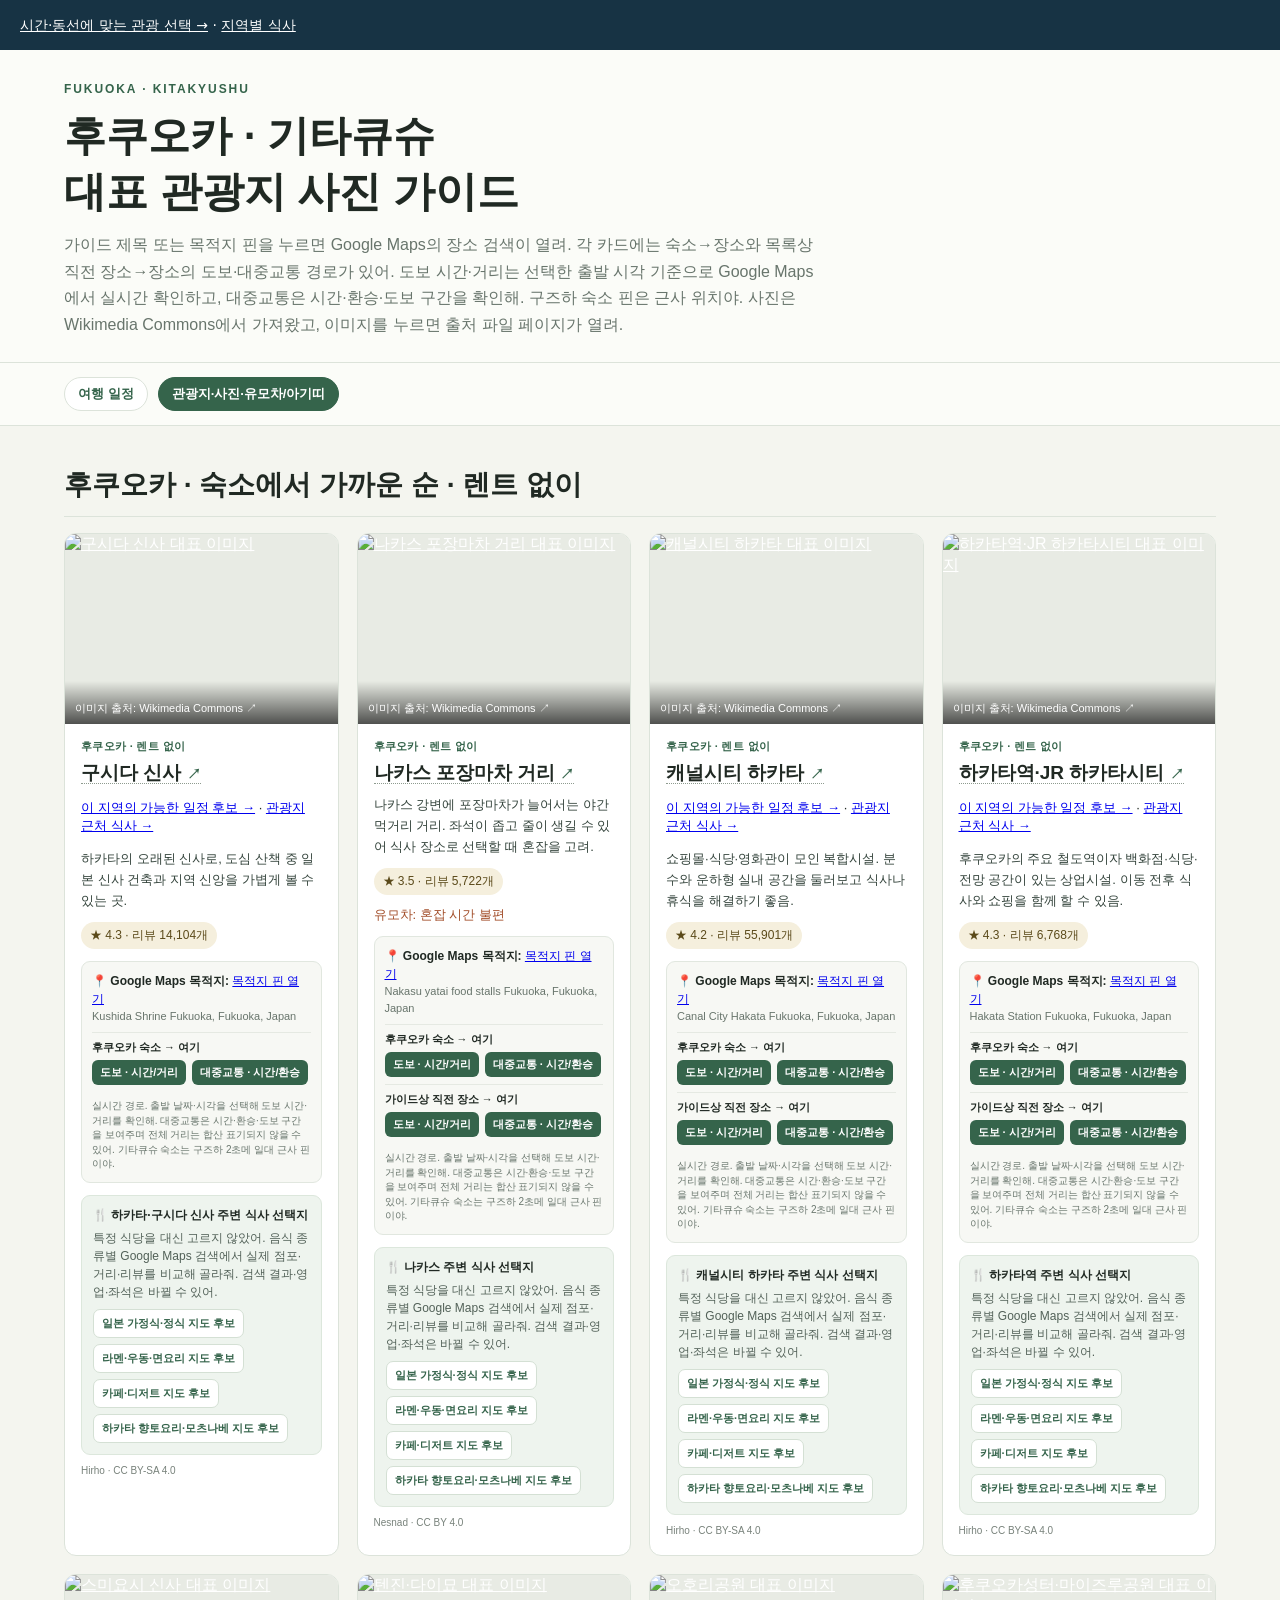
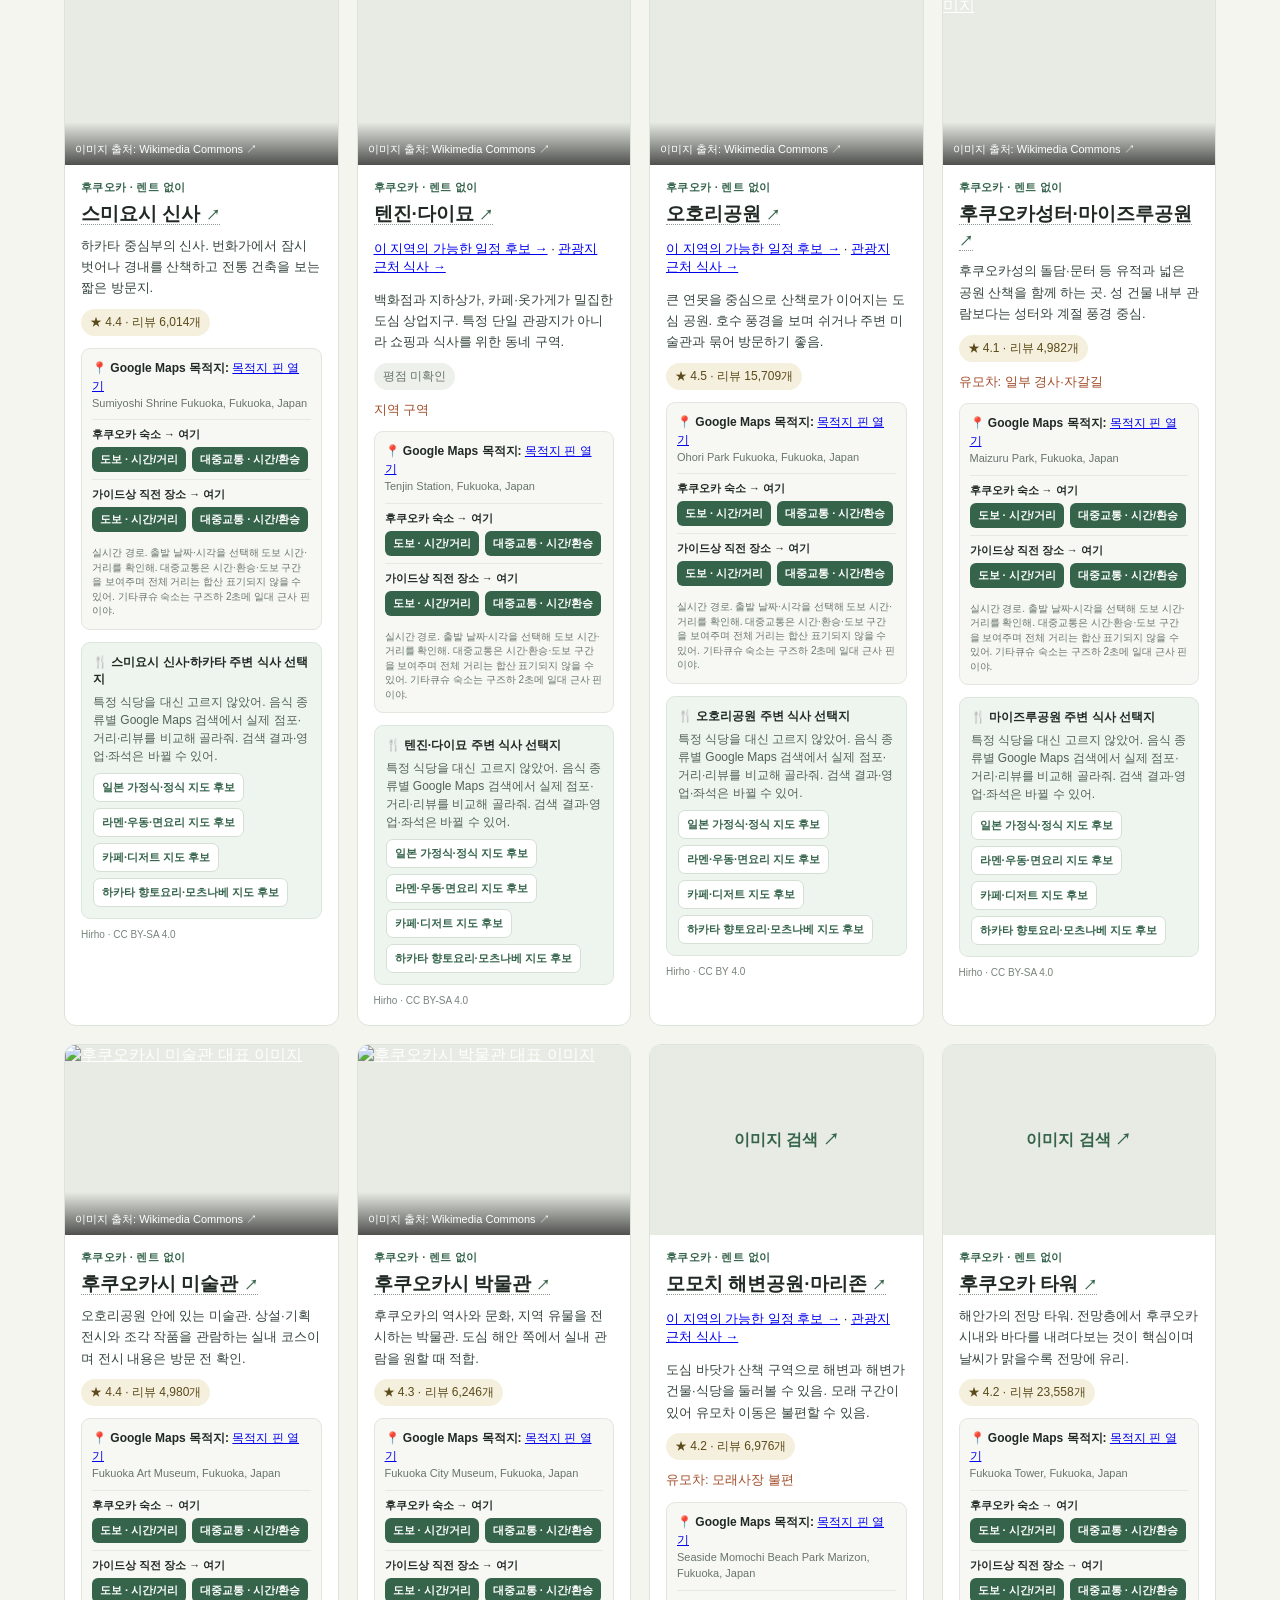
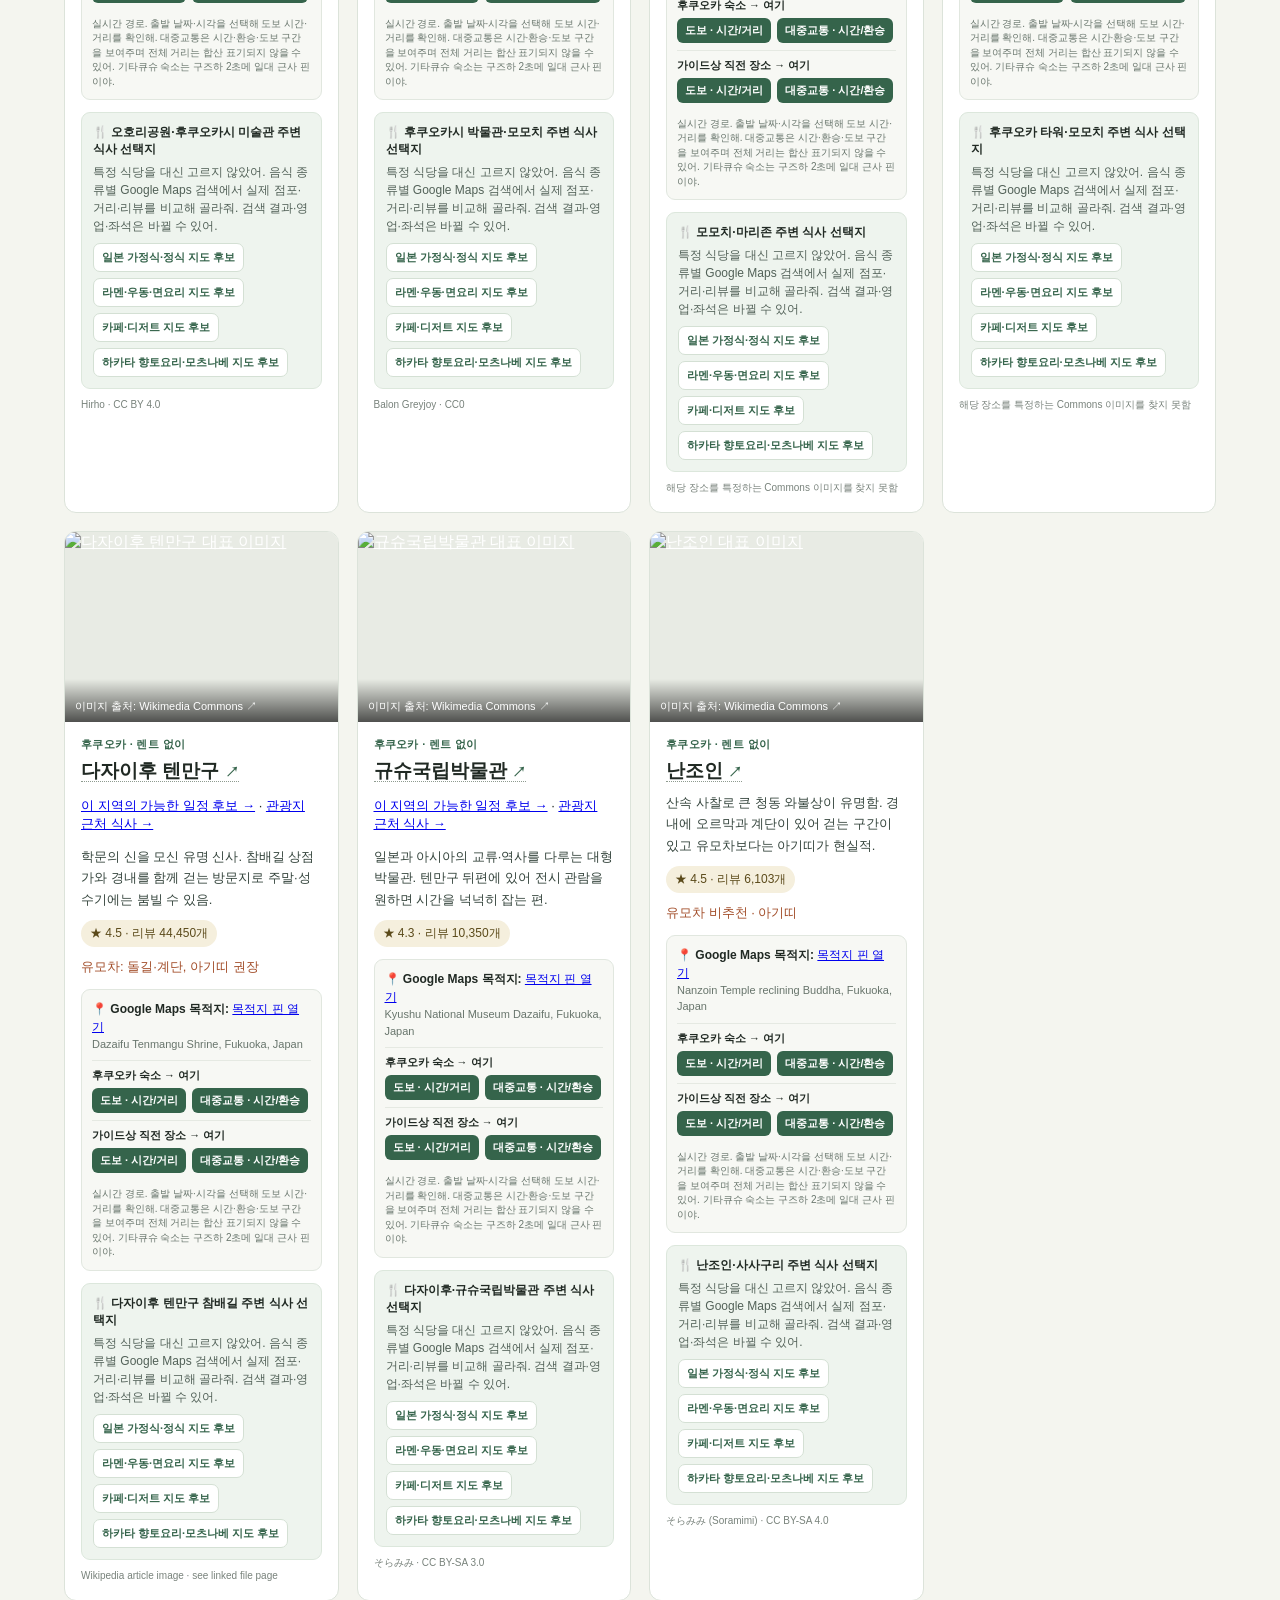
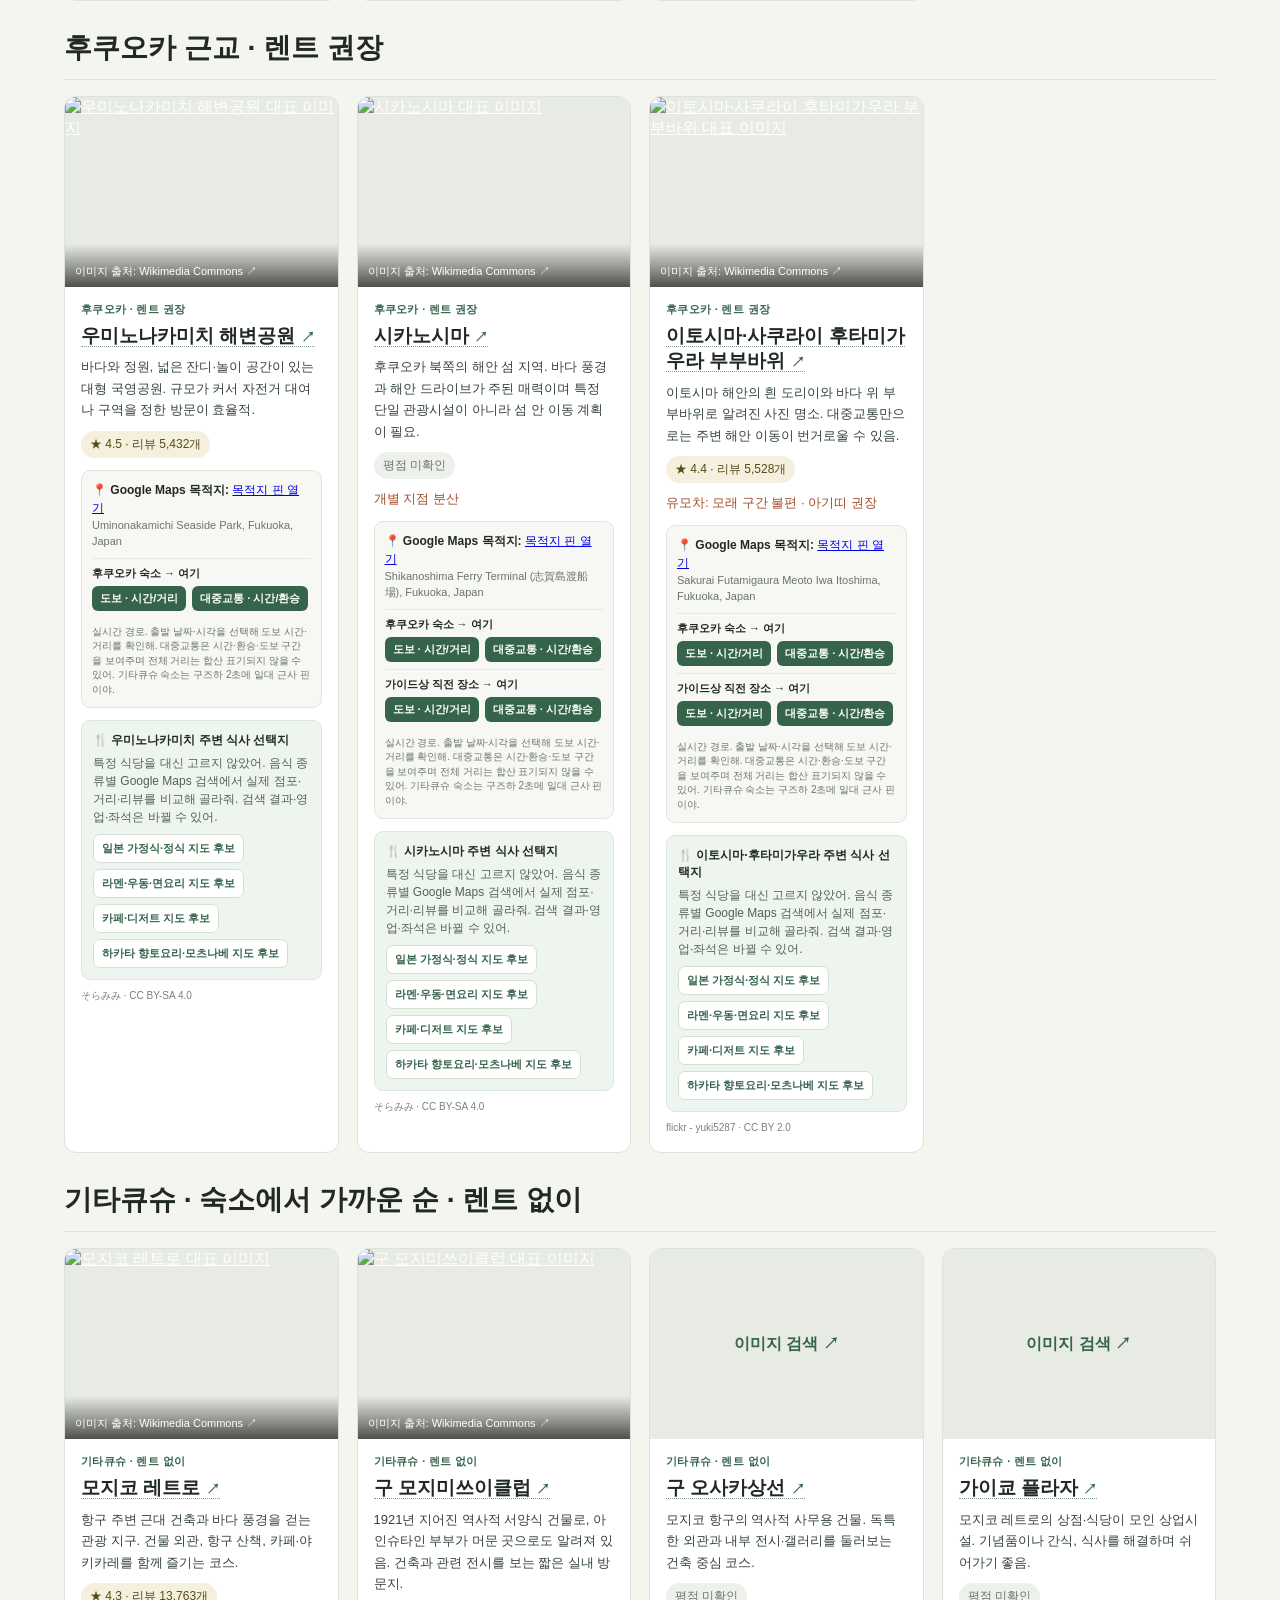
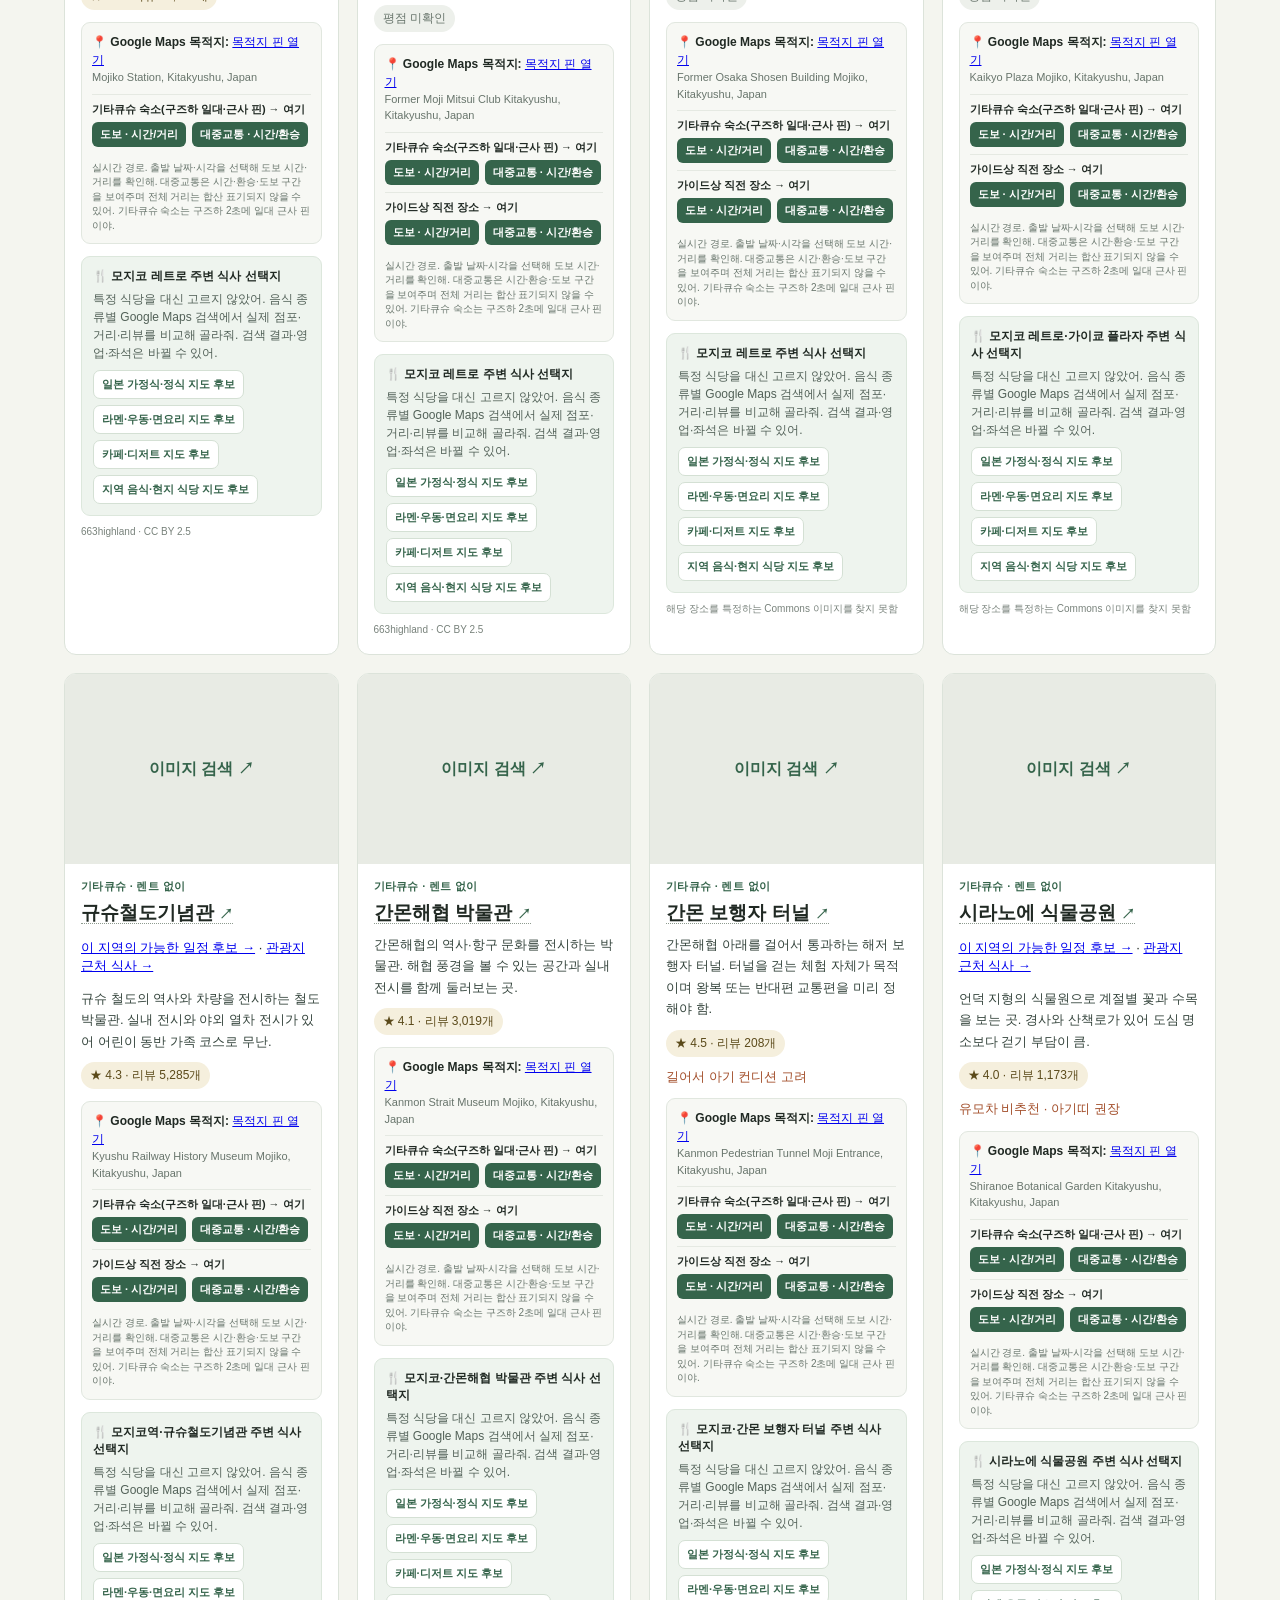
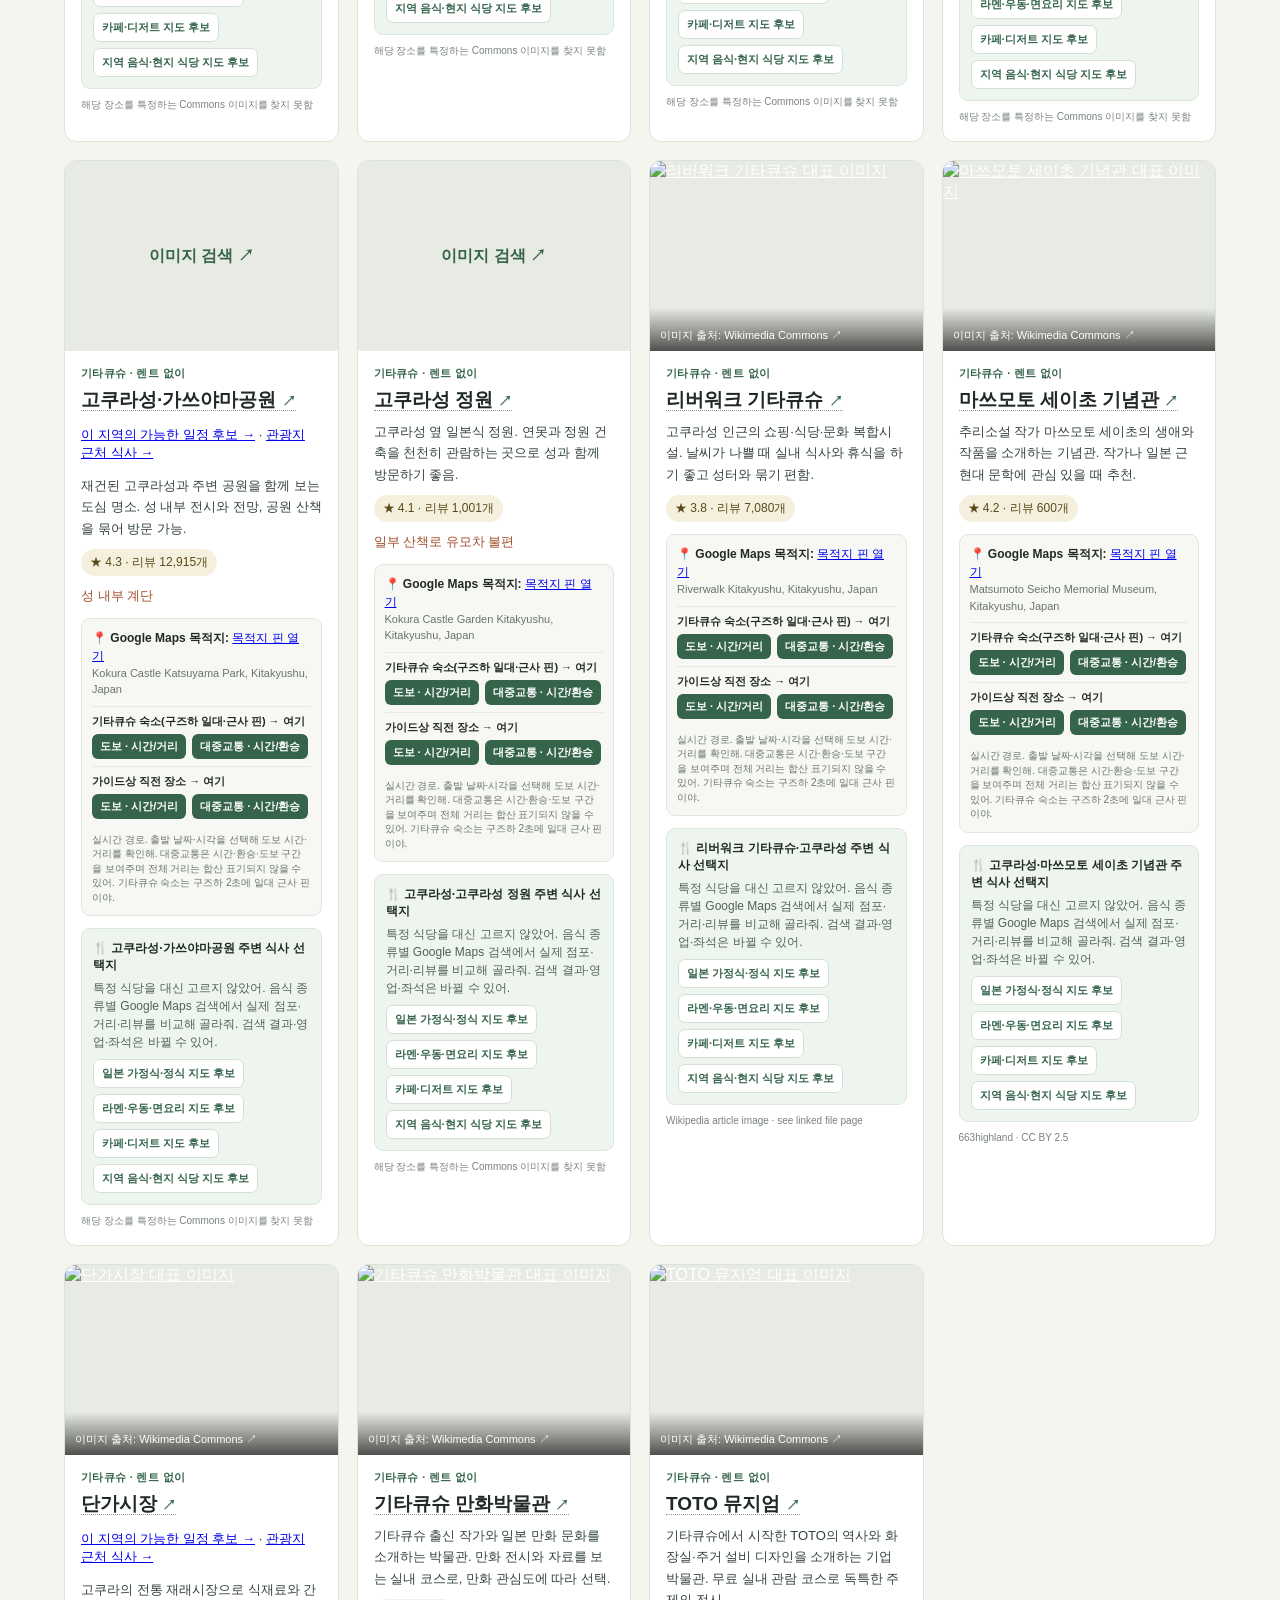
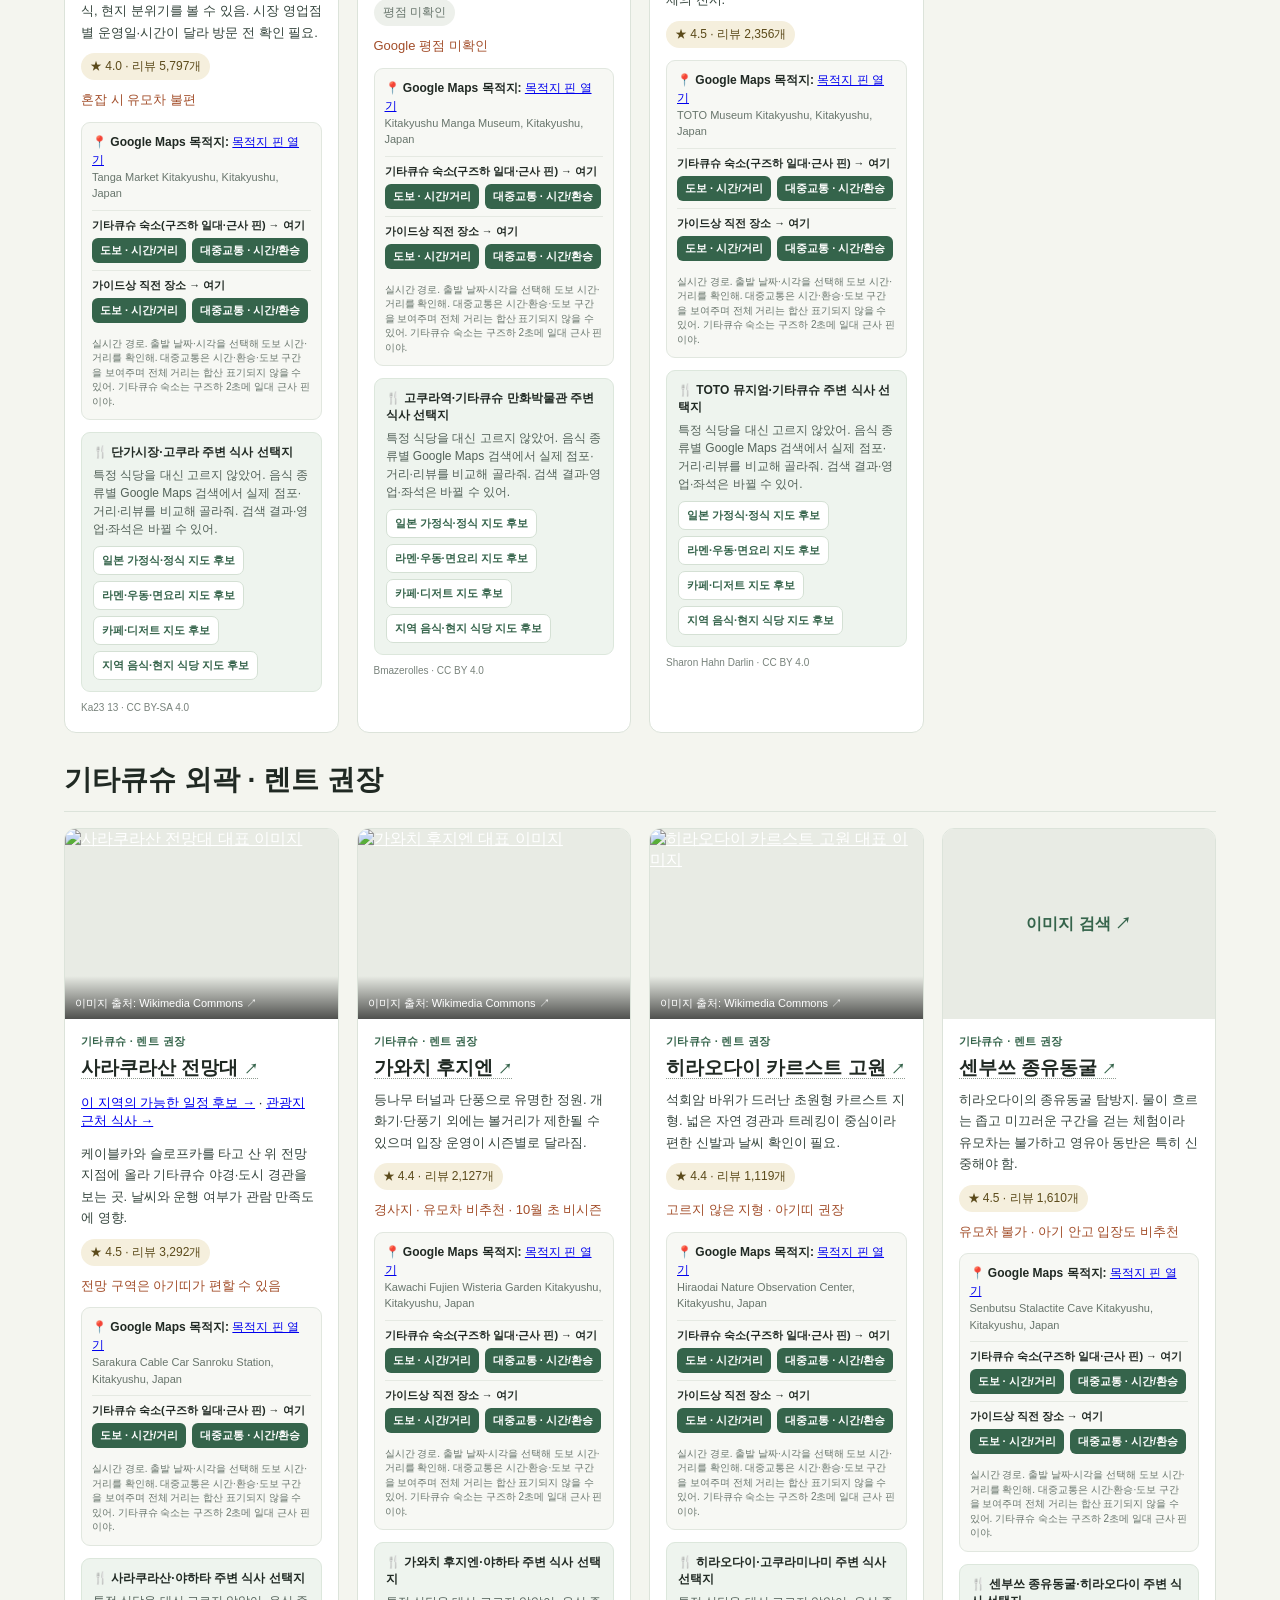
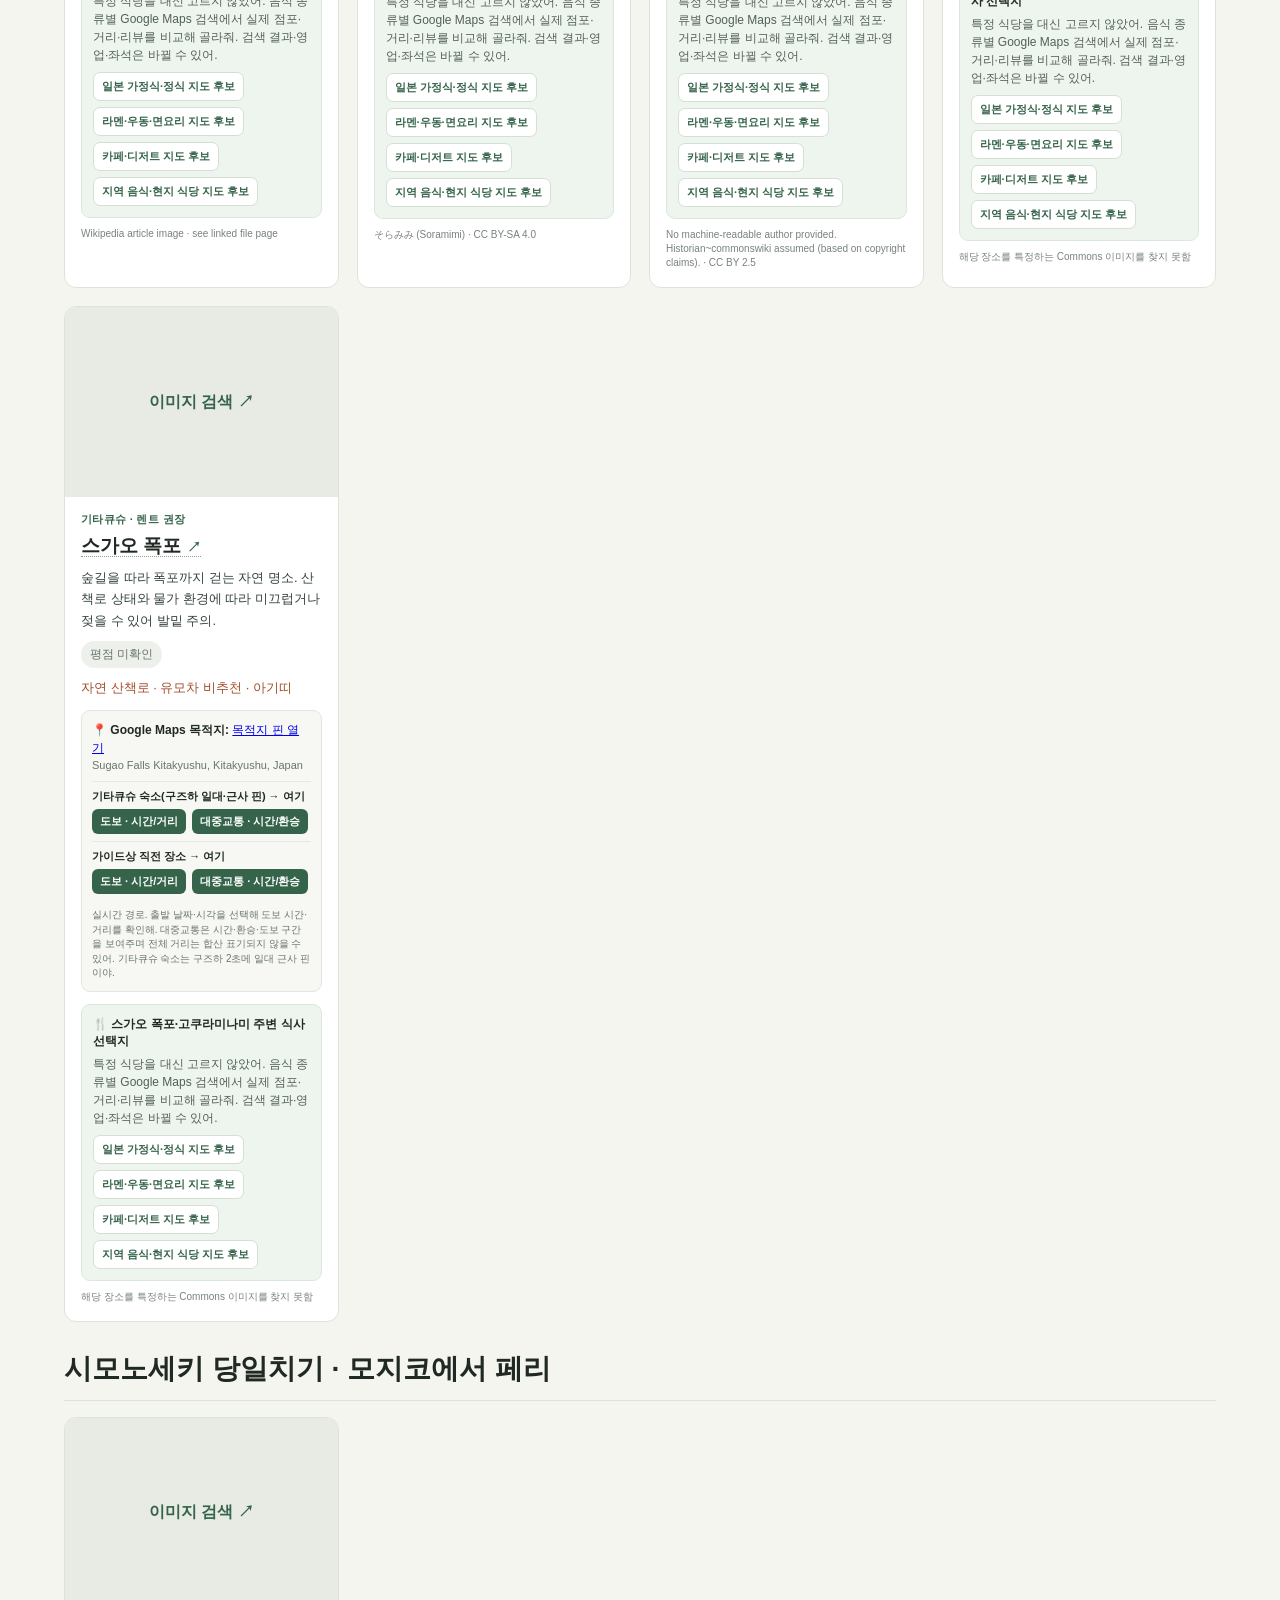
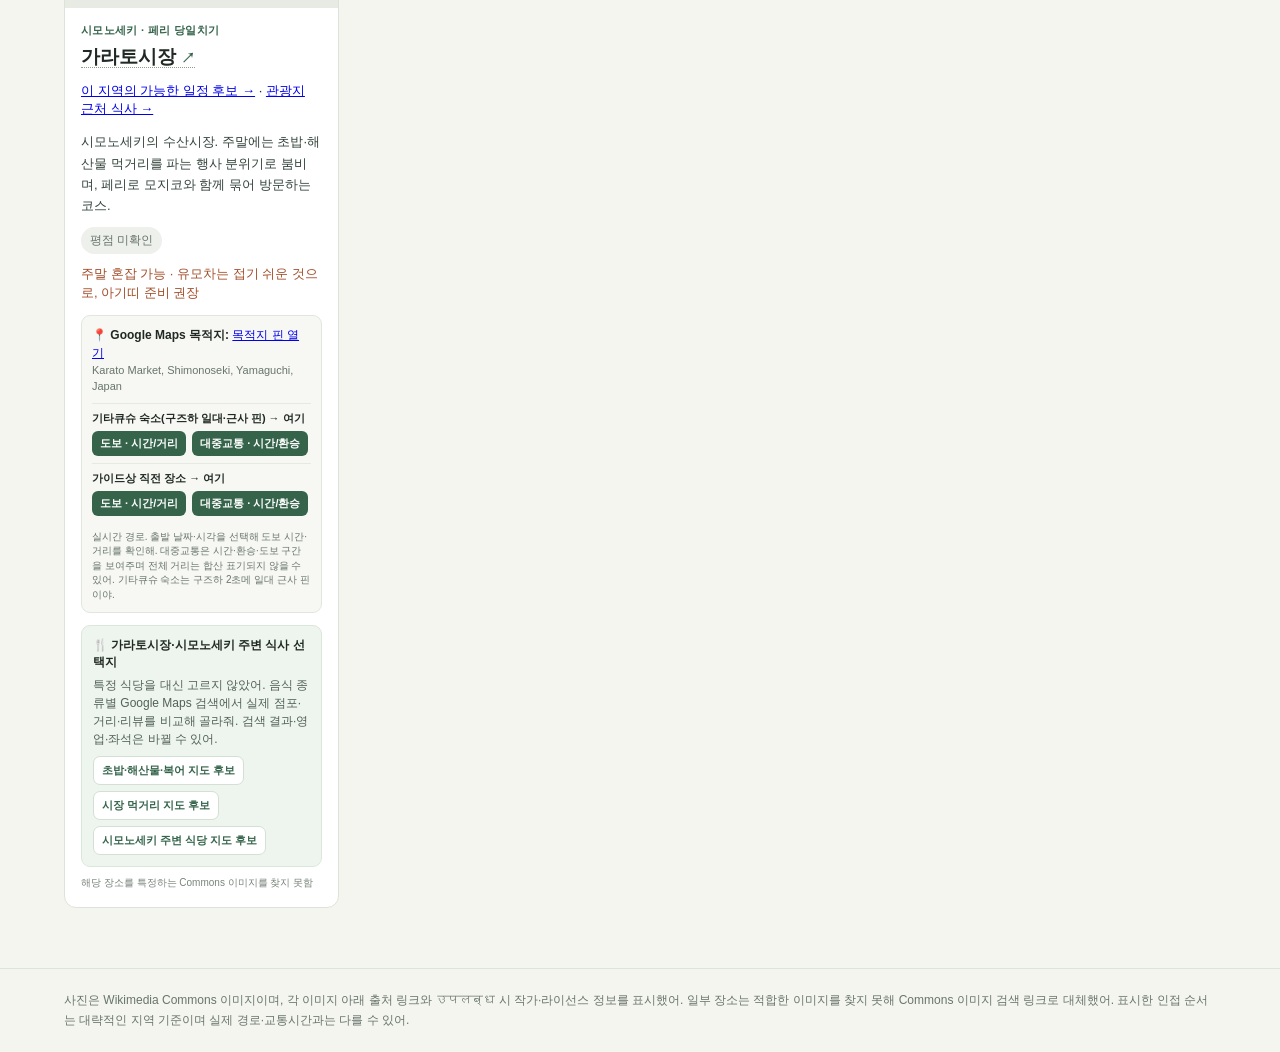
==== commit 861e8bba: "Add time-aware travel and nearby dining planner" ====
--- a/attractions.html
+++ b/attractions.html
@@ -1,4 +1,4 @@
 <!doctype html><html lang="ko"><head><meta charset="utf-8"><meta name="viewport" content="width=device-width,initial-scale=1"><title>후쿠오카·기타큐슈 대표 관광지 사진 가이드</title><style>
 :root{--ink:#202923;--muted:#68756c;--line:#dce3da;--paper:#f4f5ef;--accent:#35644b}*{box-sizing:border-box}body{margin:0;background:var(--paper);color:var(--ink);font-family:-apple-system,BlinkMacSystemFont,"Hiragino Kaku Gothic ProN","Yu Gothic",sans-serif}header{padding:32px clamp(18px,5vw,70px) 24px;border-bottom:1px solid var(--line);background:#fbfcf8}header .eyebrow{font-size:12px;letter-spacing:.16em;text-transform:uppercase;color:var(--accent);font-weight:700}h1{font-size:clamp(20px,3vw,28px);margin:0 0 16px}header h1{font-size:clamp(27px,4vw,42px);margin:12px 0}header p{max-width:760px;color:var(--muted);line-height:1.65;margin:0}.map-place-link{color:inherit;text-decoration:none;border-bottom:1px dotted #8e9b8f}.map-place-link span{color:var(--accent);font-size:.72em}.map-place-link:hover{color:var(--accent);border-bottom-style:solid}main{padding:12px clamp(18px,5vw,70px) 60px}section{padding-top:28px}section h1{padding-bottom:12px;border-bottom:1px solid var(--line)}.grid{display:grid;grid-template-columns:repeat(auto-fill,minmax(min(100%,270px),1fr));gap:18px}.item{overflow:hidden;background:#fff;border:1px solid var(--line);border-radius:12px}.media{height:190px;background:#e8ebe4}.photo{display:block;height:100%;position:relative;color:#fff}.photo img{display:block;width:100%;height:100%;object-fit:cover}.photo span{position:absolute;bottom:0;left:0;right:0;padding:20px 10px 8px;background:linear-gradient(transparent,rgba(0,0,0,.66));font-size:11px}.no-photo{display:flex;height:100%;align-items:center;justify-content:center;color:var(--accent);text-decoration:none;font-weight:600}.body{padding:15px 16px 17px}.meta{font-size:11px;color:var(--accent);font-weight:700;letter-spacing:.03em}.body h2{font-size:19px;line-height:1.35;margin:6px 0 8px}.rating{display:inline-block;font-size:12px;color:#5b4a1a;background:#f5efdd;border-radius:20px;padding:5px 9px}.muted{color:#68756c;background:#edf0eb}.note{font-size:13px;line-height:1.5;color:#a24d29;margin:10px 0 0}.body small{display:block;color:#78827b;font-size:10px;line-height:1.4;margin-top:9px;overflow-wrap:anywhere}footer{padding:22px clamp(18px,5vw,70px);border-top:1px solid var(--line);font-size:12px;color:var(--muted);line-height:1.6}a:focus-visible{outline:3px solid #35644b;outline-offset:3px}@media(max-width:600px){.media{height:210px}.grid{gap:12px}}
 .description{font-size:13px;line-height:1.65;color:#34443c;margin:8px 0 10px}
-.page-nav{display:flex;gap:10px;flex-wrap:wrap;padding:14px clamp(18px,5vw,70px);background:#fbfcf8;border-bottom:1px solid var(--line)}.page-nav a{display:inline-block;border:1px solid var(--line);border-radius:999px;padding:7px 13px;background:#fff;color:var(--accent);font-size:13px;font-weight:650;text-decoration:none}.page-nav a[aria-current="page"]{background:var(--accent);border-color:var(--accent);color:#fff}.route-panel{margin-top:12px;padding:10px;background:#f7f8f4;border:1px solid #e1e7df;border-radius:9px}.route-target{font-size:12px;line-height:1.5;margin-bottom:8px}.route-target>span{display:block;color:#68756c;font-size:11px;overflow-wrap:anywhere}.route-row{padding:7px 0;border-top:1px solid #e5e9e2;font-size:11px}.route-row>b{display:block;margin-bottom:5px}.route-row>span{display:flex;gap:6px;flex-wrap:wrap}.route-btn{display:inline-block;padding:5px 8px;border-radius:6px;background:#35644b;color:#fff;text-decoration:none;font-weight:650}.route-panel small{display:block;color:#68756c;font-size:10px;line-height:1.45;margin-top:7px}.food-panel{margin-top:12px;padding:11px;background:#eef4ee;border:1px solid #dce7dc;border-radius:9px;font-size:12px}.food-panel p{margin:5px 0 8px;color:#526158;line-height:1.5}.food-links{display:flex;flex-wrap:wrap;gap:6px}.food-btn{display:inline-block;padding:6px 8px;background:#fff;border:1px solid #d4e0d4;border-radius:7px;color:#35644b;text-decoration:none;font-weight:650;font-size:11px}</style></head><body><header><div class="eyebrow">FUKUOKA · KITAKYUSHU</div><h1>후쿠오카 · 기타큐슈<br>대표 관광지 사진 가이드</h1><p>가이드 제목 또는 목적지 핀을 누르면 Google Maps의 장소 검색이 열려. 각 카드에는 숙소→장소와 목록상 직전 장소→장소의 도보·대중교통 경로가 있어. 도보 시간·거리는 선택한 출발 시각 기준으로 Google Maps에서 실시간 확인하고, 대중교통은 시간·환승·도보 구간을 확인해. 구즈하 숙소 핀은 근사 위치야. 사진은 Wikimedia Commons에서 가져왔고, 이미지를 누르면 출처 파일 페이지가 열려.</p></header><nav class="page-nav" aria-label="여행 문서 이동"><a href="itinerary.html">여행 일정</a><a href="attractions.html" aria-current="page">관광지·사진·유모차/아기띠</a></nav><main><section><h1>후쿠오카 · 숙소에서 가까운 순 · 렌트 없이</h1><div class="grid"><article class="item" data-city="후쿠오카" data-mode="렌트 없이"><div class="media"><a class="photo" href="https://commons.wikimedia.org/wiki/File:Kushida_Shrine_Kair%C5%8D_1-41_Kami-kawabatamachi_Hakata-ku_Fukuoka_20231128.jpg" target="_blank" rel="noreferrer"><img loading="lazy" src="https://thumb.wikimedia.org/wikipedia/commons/thumb/6/61/Kushida_Shrine_Kair%C5%8D_1-41_Kami-kawabatamachi_Hakata-ku_Fukuoka_20231128.jpg/1280px-Kushida_Shrine_Kair%C5%8D_1-41_Kami-kawabatamachi_Hakata-ku_Fukuoka_20231128.jpg?utm_source=commons.wikimedia.org&amp;utm_campaign=imageinfo&amp;utm_content=thumbnail" alt="구시다 신사 대표 이미지"><span>이미지 출처: Wikimedia Commons ↗</span></a></div><div class="body"><div class="meta">후쿠오카 · 렌트 없이</div><h2><a class="map-place-link" href="https://www.google.com/maps/search/?api=1&amp;query=Kushida%20Shrine%20Fukuoka%2C%20Fukuoka%2C%20Japan" target="_blank" rel="noopener noreferrer" title="Kushida Shrine Fukuoka, Fukuoka, Japan">구시다 신사 <span aria-hidden="true">↗</span></a></h2><p class="description">하카타의 오래된 신사로, 도심 산책 중 일본 신사 건축과 지역 신앙을 가볍게 볼 수 있는 곳.</p><span class="rating">★ 4.3 · 리뷰 14,104개</span><div class="route-panel"><div class="route-target"><b>📍 Google Maps 목적지:</b> <a class="pin-link" href="https://www.google.com/maps/search/?api=1&amp;query=Kushida%20Shrine%20Fukuoka%2C%20Fukuoka%2C%20Japan" target="_blank" rel="noopener noreferrer">목적지 핀 열기</a><span>Kushida Shrine Fukuoka, Fukuoka, Japan</span></div><div class="route-row"><b>후쿠오카 숙소 → 여기</b><span><a class="route-btn" href="https://www.google.com/maps/dir/?api=1&amp;origin=GRAND%20BASE%20Hakata%20Gofuku%2C%207-7%20Kamigofukumachi%2C%20Hakata%20Ward%2C%20Fukuoka%2C%20Japan&amp;destination=Kushida%20Shrine%20Fukuoka%2C%20Fukuoka%2C%20Japan&amp;travelmode=walking" target="_blank" rel="noopener noreferrer">도보 · 시간/거리</a><a class="route-btn" href="https://www.google.com/maps/dir/?api=1&amp;origin=GRAND%20BASE%20Hakata%20Gofuku%2C%207-7%20Kamigofukumachi%2C%20Hakata%20Ward%2C%20Fukuoka%2C%20Japan&amp;destination=Kushida%20Shrine%20Fukuoka%2C%20Fukuoka%2C%20Japan&amp;travelmode=transit" target="_blank" rel="noopener noreferrer">대중교통 · 시간/환승</a></span></div><small>실시간 경로. 출발 날짜·시각을 선택해 도보 시간·거리를 확인해. 대중교통은 시간·환승·도보 구간을 보여주며 전체 거리는 합산 표기되지 않을 수 있어. 기타큐슈 숙소는 구즈하 2초메 일대 근사 핀이야.</small></div><div class="food-panel"><b>🍴 하카타·구시다 신사 주변 식사 선택지</b><p>특정 식당을 대신 고르지 않았어. 음식 종류별 Google Maps 검색에서 실제 점포·거리·리뷰를 비교해 골라줘. 검색 결과·영업·좌석은 바뀔 수 있어.</p><div class="food-links"><a class="food-btn" href="https://www.google.com/maps/search/?api=1&amp;query=%EC%9D%BC%EB%B3%B8%20%EA%B0%80%EC%A0%95%EC%8B%9D%C2%B7%EC%A0%95%EC%8B%9D%20near%20%ED%95%98%EC%B9%B4%ED%83%80%C2%B7%EA%B5%AC%EC%8B%9C%EB%8B%A4%20%EC%8B%A0%EC%82%AC%2C%20Fukuoka" target="_blank" rel="noopener noreferrer">일본 가정식·정식 지도 후보</a><a class="food-btn" href="https://www.google.com/maps/search/?api=1&amp;query=%EB%9D%BC%EB%A9%98%C2%B7%EC%9A%B0%EB%8F%99%C2%B7%EB%A9%B4%EC%9A%94%EB%A6%AC%20near%20%ED%95%98%EC%B9%B4%ED%83%80%C2%B7%EA%B5%AC%EC%8B%9C%EB%8B%A4%20%EC%8B%A0%EC%82%AC%2C%20Fukuoka" target="_blank" rel="noopener noreferrer">라멘·우동·면요리 지도 후보</a><a class="food-btn" href="https://www.google.com/maps/search/?api=1&amp;query=%EC%B9%B4%ED%8E%98%C2%B7%EB%94%94%EC%A0%80%ED%8A%B8%20near%20%ED%95%98%EC%B9%B4%ED%83%80%C2%B7%EA%B5%AC%EC%8B%9C%EB%8B%A4%20%EC%8B%A0%EC%82%AC%2C%20Fukuoka" target="_blank" rel="noopener noreferrer">카페·디저트 지도 후보</a><a class="food-btn" href="https://www.google.com/maps/search/?api=1&amp;query=%ED%95%98%EC%B9%B4%ED%83%80%20%ED%96%A5%ED%86%A0%EC%9A%94%EB%A6%AC%C2%B7%EB%AA%A8%EC%B8%A0%EB%82%98%EB%B2%A0%20near%20%ED%95%98%EC%B9%B4%ED%83%80%C2%B7%EA%B5%AC%EC%8B%9C%EB%8B%A4%20%EC%8B%A0%EC%82%AC%2C%20Fukuoka" target="_blank" rel="noopener noreferrer">하카타 향토요리·모츠나베 지도 후보</a></div></div><small>Hirho · CC BY-SA 4.0</small></div></article><article class="item" data-city="후쿠오카" data-mode="렌트 없이"><div class="media"><a class="photo" href="https://commons.wikimedia.org/wiki/File:Hakata_yatai_and_yatai_food_-_2024_Sept_24_various.jpeg" target="_blank" rel="noreferrer"><img loading="lazy" src="https://thumb.wikimedia.org/wikipedia/commons/thumb/a/a2/Hakata_yatai_and_yatai_food_-_2024_Sept_24_various.jpeg/1280px-Hakata_yatai_and_yatai_food_-_2024_Sept_24_various.jpeg?utm_source=commons.wikimedia.org&amp;utm_campaign=imageinfo&amp;utm_content=thumbnail" alt="나카스 포장마차 거리 대표 이미지"><span>이미지 출처: Wikimedia Commons ↗</span></a></div><div class="body"><div class="meta">후쿠오카 · 렌트 없이</div><h2><a class="map-place-link" href="https://www.google.com/maps/search/?api=1&amp;query=Nakasu%20yatai%20food%20stalls%20Fukuoka%2C%20Fukuoka%2C%20Japan" target="_blank" rel="noopener noreferrer" title="Nakasu yatai food stalls Fukuoka, Fukuoka, Japan">나카스 포장마차 거리 <span aria-hidden="true">↗</span></a></h2><p class="description">나카스 강변에 포장마차가 늘어서는 야간 먹거리 거리. 좌석이 좁고 줄이 생길 수 있어 식사 장소로 선택할 때 혼잡을 고려.</p><span class="rating">★ 3.5 · 리뷰 5,722개</span><p class="note">유모차: 혼잡 시간 불편</p><div class="route-panel"><div class="route-target"><b>📍 Google Maps 목적지:</b> <a class="pin-link" href="https://www.google.com/maps/search/?api=1&amp;query=Nakasu%20yatai%20food%20stalls%20Fukuoka%2C%20Fukuoka%2C%20Japan" target="_blank" rel="noopener noreferrer">목적지 핀 열기</a><span>Nakasu yatai food stalls Fukuoka, Fukuoka, Japan</span></div><div class="route-row"><b>후쿠오카 숙소 → 여기</b><span><a class="route-btn" href="https://www.google.com/maps/dir/?api=1&amp;origin=GRAND%20BASE%20Hakata%20Gofuku%2C%207-7%20Kamigofukumachi%2C%20Hakata%20Ward%2C%20Fukuoka%2C%20Japan&amp;destination=Nakasu%20yatai%20food%20stalls%20Fukuoka%2C%20Fukuoka%2C%20Japan&amp;travelmode=walking" target="_blank" rel="noopener noreferrer">도보 · 시간/거리</a><a class="route-btn" href="https://www.google.com/maps/dir/?api=1&amp;origin=GRAND%20BASE%20Hakata%20Gofuku%2C%207-7%20Kamigofukumachi%2C%20Hakata%20Ward%2C%20Fukuoka%2C%20Japan&amp;destination=Nakasu%20yatai%20food%20stalls%20Fukuoka%2C%20Fukuoka%2C%20Japan&amp;travelmode=transit" target="_blank" rel="noopener noreferrer">대중교통 · 시간/환승</a></span></div><div class="route-row"><b>가이드상 직전 장소 → 여기</b><span><a class="route-btn" href="https://www.google.com/maps/dir/?api=1&amp;origin=Kushida%20Shrine%20Fukuoka%2C%20Fukuoka%2C%20Japan&amp;destination=Nakasu%20yatai%20food%20stalls%20Fukuoka%2C%20Fukuoka%2C%20Japan&amp;travelmode=walking" target="_blank" rel="noopener noreferrer">도보 · 시간/거리</a><a class="route-btn" href="https://www.google.com/maps/dir/?api=1&amp;origin=Kushida%20Shrine%20Fukuoka%2C%20Fukuoka%2C%20Japan&amp;destination=Nakasu%20yatai%20food%20stalls%20Fukuoka%2C%20Fukuoka%2C%20Japan&amp;travelmode=transit" target="_blank" rel="noopener noreferrer">대중교통 · 시간/환승</a></span></div><small>실시간 경로. 출발 날짜·시각을 선택해 도보 시간·거리를 확인해. 대중교통은 시간·환승·도보 구간을 보여주며 전체 거리는 합산 표기되지 않을 수 있어. 기타큐슈 숙소는 구즈하 2초메 일대 근사 핀이야.</small></div><div class="food-panel"><b>🍴 나카스 주변 식사 선택지</b><p>특정 식당을 대신 고르지 않았어. 음식 종류별 Google Maps 검색에서 실제 점포·거리·리뷰를 비교해 골라줘. 검색 결과·영업·좌석은 바뀔 수 있어.</p><div class="food-links"><a class="food-btn" href="https://www.google.com/maps/search/?api=1&amp;query=%EC%9D%BC%EB%B3%B8%20%EA%B0%80%EC%A0%95%EC%8B%9D%C2%B7%EC%A0%95%EC%8B%9D%20near%20%EB%82%98%EC%B9%B4%EC%8A%A4%2C%20Fukuoka" target="_blank" rel="noopener noreferrer">일본 가정식·정식 지도 후보</a><a class="food-btn" href="https://www.google.com/maps/search/?api=1&amp;query=%EB%9D%BC%EB%A9%98%C2%B7%EC%9A%B0%EB%8F%99%C2%B7%EB%A9%B4%EC%9A%94%EB%A6%AC%20near%20%EB%82%98%EC%B9%B4%EC%8A%A4%2C%20Fukuoka" target="_blank" rel="noopener noreferrer">라멘·우동·면요리 지도 후보</a><a class="food-btn" href="https://www.google.com/maps/search/?api=1&amp;query=%EC%B9%B4%ED%8E%98%C2%B7%EB%94%94%EC%A0%80%ED%8A%B8%20near%20%EB%82%98%EC%B9%B4%EC%8A%A4%2C%20Fukuoka" target="_blank" rel="noopener noreferrer">카페·디저트 지도 후보</a><a class="food-btn" href="https://www.google.com/maps/search/?api=1&amp;query=%ED%95%98%EC%B9%B4%ED%83%80%20%ED%96%A5%ED%86%A0%EC%9A%94%EB%A6%AC%C2%B7%EB%AA%A8%EC%B8%A0%EB%82%98%EB%B2%A0%20near%20%EB%82%98%EC%B9%B4%EC%8A%A4%2C%20Fukuoka" target="_blank" rel="noopener noreferrer">하카타 향토요리·모츠나베 지도 후보</a></div></div><small>Nesnad · CC BY 4.0</small></div></article><article class="item" data-city="후쿠오카" data-mode="렌트 없이"><div class="media"><a class="photo" href="https://commons.wikimedia.org/wiki/File:Canal_City_Fukuoka_Washington_Hotel_2-20_Sumiyoshi_1-ch%C5%8Dme_Hakata-ku_Fukuoka_20240520.jpg" target="_blank" rel="noreferrer"><img loading="lazy" src="https://thumb.wikimedia.org/wikipedia/commons/thumb/2/24/Canal_City_Fukuoka_Washington_Hotel_2-20_Sumiyoshi_1-ch%C5%8Dme_Hakata-ku_Fukuoka_20240520.jpg/1280px-Canal_City_Fukuoka_Washington_Hotel_2-20_Sumiyoshi_1-ch%C5%8Dme_Hakata-ku_Fukuoka_20240520.jpg?utm_source=commons.wikimedia.org&amp;utm_campaign=imageinfo&amp;utm_content=thumbnail" alt="캐널시티 하카타 대표 이미지"><span>이미지 출처: Wikimedia Commons ↗</span></a></div><div class="body"><div class="meta">후쿠오카 · 렌트 없이</div><h2><a class="map-place-link" href="https://www.google.com/maps/search/?api=1&amp;query=Canal%20City%20Hakata%20Fukuoka%2C%20Fukuoka%2C%20Japan" target="_blank" rel="noopener noreferrer" title="Canal City Hakata Fukuoka, Fukuoka, Japan">캐널시티 하카타 <span aria-hidden="true">↗</span></a></h2><p class="description">쇼핑몰·식당·영화관이 모인 복합시설. 분수와 운하형 실내 공간을 둘러보고 식사나 휴식을 해결하기 좋음.</p><span class="rating">★ 4.2 · 리뷰 55,901개</span><div class="route-panel"><div class="route-target"><b>📍 Google Maps 목적지:</b> <a class="pin-link" href="https://www.google.com/maps/search/?api=1&amp;query=Canal%20City%20Hakata%20Fukuoka%2C%20Fukuoka%2C%20Japan" target="_blank" rel="noopener noreferrer">목적지 핀 열기</a><span>Canal City Hakata Fukuoka, Fukuoka, Japan</span></div><div class="route-row"><b>후쿠오카 숙소 → 여기</b><span><a class="route-btn" href="https://www.google.com/maps/dir/?api=1&amp;origin=GRAND%20BASE%20Hakata%20Gofuku%2C%207-7%20Kamigofukumachi%2C%20Hakata%20Ward%2C%20Fukuoka%2C%20Japan&amp;destination=Canal%20City%20Hakata%20Fukuoka%2C%20Fukuoka%2C%20Japan&amp;travelmode=walking" target="_blank" rel="noopener noreferrer">도보 · 시간/거리</a><a class="route-btn" href="https://www.google.com/maps/dir/?api=1&amp;origin=GRAND%20BASE%20Hakata%20Gofuku%2C%207-7%20Kamigofukumachi%2C%20Hakata%20Ward%2C%20Fukuoka%2C%20Japan&amp;destination=Canal%20City%20Hakata%20Fukuoka%2C%20Fukuoka%2C%20Japan&amp;travelmode=transit" target="_blank" rel="noopener noreferrer">대중교통 · 시간/환승</a></span></div><div class="route-row"><b>가이드상 직전 장소 → 여기</b><span><a class="route-btn" href="https://www.google.com/maps/dir/?api=1&amp;origin=Nakasu%20yatai%20food%20stalls%20Fukuoka%2C%20Fukuoka%2C%20Japan&amp;destination=Canal%20City%20Hakata%20Fukuoka%2C%20Fukuoka%2C%20Japan&amp;travelmode=walking" target="_blank" rel="noopener noreferrer">도보 · 시간/거리</a><a class="route-btn" href="https://www.google.com/maps/dir/?api=1&amp;origin=Nakasu%20yatai%20food%20stalls%20Fukuoka%2C%20Fukuoka%2C%20Japan&amp;destination=Canal%20City%20Hakata%20Fukuoka%2C%20Fukuoka%2C%20Japan&amp;travelmode=transit" target="_blank" rel="noopener noreferrer">대중교통 · 시간/환승</a></span></div><small>실시간 경로. 출발 날짜·시각을 선택해 도보 시간·거리를 확인해. 대중교통은 시간·환승·도보 구간을 보여주며 전체 거리는 합산 표기되지 않을 수 있어. 기타큐슈 숙소는 구즈하 2초메 일대 근사 핀이야.</small></div><div class="food-panel"><b>🍴 캐널시티 하카타 주변 식사 선택지</b><p>특정 식당을 대신 고르지 않았어. 음식 종류별 Google Maps 검색에서 실제 점포·거리·리뷰를 비교해 골라줘. 검색 결과·영업·좌석은 바뀔 수 있어.</p><div class="food-links"><a class="food-btn" href="https://www.google.com/maps/search/?api=1&amp;query=%EC%9D%BC%EB%B3%B8%20%EA%B0%80%EC%A0%95%EC%8B%9D%C2%B7%EC%A0%95%EC%8B%9D%20near%20%EC%BA%90%EB%84%90%EC%8B%9C%ED%8B%B0%20%ED%95%98%EC%B9%B4%ED%83%80%2C%20Fukuoka" target="_blank" rel="noopener noreferrer">일본 가정식·정식 지도 후보</a><a class="food-btn" href="https://www.google.com/maps/search/?api=1&amp;query=%EB%9D%BC%EB%A9%98%C2%B7%EC%9A%B0%EB%8F%99%C2%B7%EB%A9%B4%EC%9A%94%EB%A6%AC%20near%20%EC%BA%90%EB%84%90%EC%8B%9C%ED%8B%B0%20%ED%95%98%EC%B9%B4%ED%83%80%2C%20Fukuoka" target="_blank" rel="noopener noreferrer">라멘·우동·면요리 지도 후보</a><a class="food-btn" href="https://www.google.com/maps/search/?api=1&amp;query=%EC%B9%B4%ED%8E%98%C2%B7%EB%94%94%EC%A0%80%ED%8A%B8%20near%20%EC%BA%90%EB%84%90%EC%8B%9C%ED%8B%B0%20%ED%95%98%EC%B9%B4%ED%83%80%2C%20Fukuoka" target="_blank" rel="noopener noreferrer">카페·디저트 지도 후보</a><a class="food-btn" href="https://www.google.com/maps/search/?api=1&amp;query=%ED%95%98%EC%B9%B4%ED%83%80%20%ED%96%A5%ED%86%A0%EC%9A%94%EB%A6%AC%C2%B7%EB%AA%A8%EC%B8%A0%EB%82%98%EB%B2%A0%20near%20%EC%BA%90%EB%84%90%EC%8B%9C%ED%8B%B0%20%ED%95%98%EC%B9%B4%ED%83%80%2C%20Fukuoka" target="_blank" rel="noopener noreferrer">하카타 향토요리·모츠나베 지도 후보</a></div></div><small>Hirho · CC BY-SA 4.0</small></div></article><article class="item" data-city="후쿠오카" data-mode="렌트 없이"><div class="media"><a class="photo" href="https://commons.wikimedia.org/wiki/File:Fukuoka_Center_Bldg_the_Sunplaza_and_Hakata_Station_West_12b_exit_Hakata-ekimae_2-ch%C5%8Dme_Hakata-ku_Fukuka_20250624.jpg" target="_blank" rel="noreferrer"><img loading="lazy" src="https://thumb.wikimedia.org/wikipedia/commons/thumb/4/4d/Fukuoka_Center_Bldg_the_Sunplaza_and_Hakata_Station_West_12b_exit_Hakata-ekimae_2-ch%C5%8Dme_Hakata-ku_Fukuka_20250624.jpg/1280px-Fukuoka_Center_Bldg_the_Sunplaza_and_Hakata_Station_West_12b_exit_Hakata-ekimae_2-ch%C5%8Dme_Hakata-ku_Fukuka_20250624.jpg?utm_source=commons.wikimedia.org&amp;utm_campaign=imageinfo&amp;utm_content=thumbnail" alt="하카타역·JR 하카타시티 대표 이미지"><span>이미지 출처: Wikimedia Commons ↗</span></a></div><div class="body"><div class="meta">후쿠오카 · 렌트 없이</div><h2><a class="map-place-link" href="https://www.google.com/maps/search/?api=1&amp;query=Hakata%20Station%20Fukuoka%2C%20Fukuoka%2C%20Japan" target="_blank" rel="noopener noreferrer" title="Hakata Station Fukuoka, Fukuoka, Japan">하카타역·JR 하카타시티 <span aria-hidden="true">↗</span></a></h2><p class="description">후쿠오카의 주요 철도역이자 백화점·식당·전망 공간이 있는 상업시설. 이동 전후 식사와 쇼핑을 함께 할 수 있음.</p><span class="rating">★ 4.3 · 리뷰 6,768개</span><div class="route-panel"><div class="route-target"><b>📍 Google Maps 목적지:</b> <a class="pin-link" href="https://www.google.com/maps/search/?api=1&amp;query=Hakata%20Station%20Fukuoka%2C%20Fukuoka%2C%20Japan" target="_blank" rel="noopener noreferrer">목적지 핀 열기</a><span>Hakata Station Fukuoka, Fukuoka, Japan</span></div><div class="route-row"><b>후쿠오카 숙소 → 여기</b><span><a class="route-btn" href="https://www.google.com/maps/dir/?api=1&amp;origin=GRAND%20BASE%20Hakata%20Gofuku%2C%207-7%20Kamigofukumachi%2C%20Hakata%20Ward%2C%20Fukuoka%2C%20Japan&amp;destination=Hakata%20Station%20Fukuoka%2C%20Fukuoka%2C%20Japan&amp;travelmode=walking" target="_blank" rel="noopener noreferrer">도보 · 시간/거리</a><a class="route-btn" href="https://www.google.com/maps/dir/?api=1&amp;origin=GRAND%20BASE%20Hakata%20Gofuku%2C%207-7%20Kamigofukumachi%2C%20Hakata%20Ward%2C%20Fukuoka%2C%20Japan&amp;destination=Hakata%20Station%20Fukuoka%2C%20Fukuoka%2C%20Japan&amp;travelmode=transit" target="_blank" rel="noopener noreferrer">대중교통 · 시간/환승</a></span></div><div class="route-row"><b>가이드상 직전 장소 → 여기</b><span><a class="route-btn" href="https://www.google.com/maps/dir/?api=1&amp;origin=Canal%20City%20Hakata%20Fukuoka%2C%20Fukuoka%2C%20Japan&amp;destination=Hakata%20Station%20Fukuoka%2C%20Fukuoka%2C%20Japan&amp;travelmode=walking" target="_blank" rel="noopener noreferrer">도보 · 시간/거리</a><a class="route-btn" href="https://www.google.com/maps/dir/?api=1&amp;origin=Canal%20City%20Hakata%20Fukuoka%2C%20Fukuoka%2C%20Japan&amp;destination=Hakata%20Station%20Fukuoka%2C%20Fukuoka%2C%20Japan&amp;travelmode=transit" target="_blank" rel="noopener noreferrer">대중교통 · 시간/환승</a></span></div><small>실시간 경로. 출발 날짜·시각을 선택해 도보 시간·거리를 확인해. 대중교통은 시간·환승·도보 구간을 보여주며 전체 거리는 합산 표기되지 않을 수 있어. 기타큐슈 숙소는 구즈하 2초메 일대 근사 핀이야.</small></div><div class="food-panel"><b>🍴 하카타역 주변 식사 선택지</b><p>특정 식당을 대신 고르지 않았어. 음식 종류별 Google Maps 검색에서 실제 점포·거리·리뷰를 비교해 골라줘. 검색 결과·영업·좌석은 바뀔 수 있어.</p><div class="food-links"><a class="food-btn" href="https://www.google.com/maps/search/?api=1&amp;query=%EC%9D%BC%EB%B3%B8%20%EA%B0%80%EC%A0%95%EC%8B%9D%C2%B7%EC%A0%95%EC%8B%9D%20near%20%ED%95%98%EC%B9%B4%ED%83%80%EC%97%AD%2C%20Fukuoka" target="_blank" rel="noopener noreferrer">일본 가정식·정식 지도 후보</a><a class="food-btn" href="https://www.google.com/maps/search/?api=1&amp;query=%EB%9D%BC%EB%A9%98%C2%B7%EC%9A%B0%EB%8F%99%C2%B7%EB%A9%B4%EC%9A%94%EB%A6%AC%20near%20%ED%95%98%EC%B9%B4%ED%83%80%EC%97%AD%2C%20Fukuoka" target="_blank" rel="noopener noreferrer">라멘·우동·면요리 지도 후보</a><a class="food-btn" href="https://www.google.com/maps/search/?api=1&amp;query=%EC%B9%B4%ED%8E%98%C2%B7%EB%94%94%EC%A0%80%ED%8A%B8%20near%20%ED%95%98%EC%B9%B4%ED%83%80%EC%97%AD%2C%20Fukuoka" target="_blank" rel="noopener noreferrer">카페·디저트 지도 후보</a><a class="food-btn" href="https://www.google.com/maps/search/?api=1&amp;query=%ED%95%98%EC%B9%B4%ED%83%80%20%ED%96%A5%ED%86%A0%EC%9A%94%EB%A6%AC%C2%B7%EB%AA%A8%EC%B8%A0%EB%82%98%EB%B2%A0%20near%20%ED%95%98%EC%B9%B4%ED%83%80%EC%97%AD%2C%20Fukuoka" target="_blank" rel="noopener noreferrer">하카타 향토요리·모츠나베 지도 후보</a></div></div><small>Hirho · CC BY-SA 4.0</small></div></article><article class="item" data-city="후쿠오카" data-mode="렌트 없이"><div class="media"><a class="photo" href="https://commons.wikimedia.org/wiki/File:Sumiyoshi-jinja_the_information_board_Sumiyoshi_3-ch%C5%8Dme_Hakata-ku_Fukuoka_20241010_153045.jpg" target="_blank" rel="noreferrer"><img loading="lazy" src="https://thumb.wikimedia.org/wikipedia/commons/thumb/f/fe/Sumiyoshi-jinja_the_information_board_Sumiyoshi_3-ch%C5%8Dme_Hakata-ku_Fukuoka_20241010_153045.jpg/1280px-Sumiyoshi-jinja_the_information_board_Sumiyoshi_3-ch%C5%8Dme_Hakata-ku_Fukuoka_20241010_153045.jpg?utm_source=commons.wikimedia.org&amp;utm_campaign=imageinfo&amp;utm_content=thumbnail" alt="스미요시 신사 대표 이미지"><span>이미지 출처: Wikimedia Commons ↗</span></a></div><div class="body"><div class="meta">후쿠오카 · 렌트 없이</div><h2><a class="map-place-link" href="https://www.google.com/maps/search/?api=1&amp;query=Sumiyoshi%20Shrine%20Fukuoka%2C%20Fukuoka%2C%20Japan" target="_blank" rel="noopener noreferrer" title="Sumiyoshi Shrine Fukuoka, Fukuoka, Japan">스미요시 신사 <span aria-hidden="true">↗</span></a></h2><p class="description">하카타 중심부의 신사. 번화가에서 잠시 벗어나 경내를 산책하고 전통 건축을 보는 짧은 방문지.</p><span class="rating">★ 4.4 · 리뷰 6,014개</span><div class="route-panel"><div class="route-target"><b>📍 Google Maps 목적지:</b> <a class="pin-link" href="https://www.google.com/maps/search/?api=1&amp;query=Sumiyoshi%20Shrine%20Fukuoka%2C%20Fukuoka%2C%20Japan" target="_blank" rel="noopener noreferrer">목적지 핀 열기</a><span>Sumiyoshi Shrine Fukuoka, Fukuoka, Japan</span></div><div class="route-row"><b>후쿠오카 숙소 → 여기</b><span><a class="route-btn" href="https://www.google.com/maps/dir/?api=1&amp;origin=GRAND%20BASE%20Hakata%20Gofuku%2C%207-7%20Kamigofukumachi%2C%20Hakata%20Ward%2C%20Fukuoka%2C%20Japan&amp;destination=Sumiyoshi%20Shrine%20Fukuoka%2C%20Fukuoka%2C%20Japan&amp;travelmode=walking" target="_blank" rel="noopener noreferrer">도보 · 시간/거리</a><a class="route-btn" href="https://www.google.com/maps/dir/?api=1&amp;origin=GRAND%20BASE%20Hakata%20Gofuku%2C%207-7%20Kamigofukumachi%2C%20Hakata%20Ward%2C%20Fukuoka%2C%20Japan&amp;destination=Sumiyoshi%20Shrine%20Fukuoka%2C%20Fukuoka%2C%20Japan&amp;travelmode=transit" target="_blank" rel="noopener noreferrer">대중교통 · 시간/환승</a></span></div><div class="route-row"><b>가이드상 직전 장소 → 여기</b><span><a class="route-btn" href="https://www.google.com/maps/dir/?api=1&amp;origin=Hakata%20Station%20Fukuoka%2C%20Fukuoka%2C%20Japan&amp;destination=Sumiyoshi%20Shrine%20Fukuoka%2C%20Fukuoka%2C%20Japan&amp;travelmode=walking" target="_blank" rel="noopener noreferrer">도보 · 시간/거리</a><a class="route-btn" href="https://www.google.com/maps/dir/?api=1&amp;origin=Hakata%20Station%20Fukuoka%2C%20Fukuoka%2C%20Japan&amp;destination=Sumiyoshi%20Shrine%20Fukuoka%2C%20Fukuoka%2C%20Japan&amp;travelmode=transit" target="_blank" rel="noopener noreferrer">대중교통 · 시간/환승</a></span></div><small>실시간 경로. 출발 날짜·시각을 선택해 도보 시간·거리를 확인해. 대중교통은 시간·환승·도보 구간을 보여주며 전체 거리는 합산 표기되지 않을 수 있어. 기타큐슈 숙소는 구즈하 2초메 일대 근사 핀이야.</small></div><div class="food-panel"><b>🍴 스미요시 신사·하카타 주변 식사 선택지</b><p>특정 식당을 대신 고르지 않았어. 음식 종류별 Google Maps 검색에서 실제 점포·거리·리뷰를 비교해 골라줘. 검색 결과·영업·좌석은 바뀔 수 있어.</p><div class="food-links"><a class="food-btn" href="https://www.google.com/maps/search/?api=1&amp;query=%EC%9D%BC%EB%B3%B8%20%EA%B0%80%EC%A0%95%EC%8B%9D%C2%B7%EC%A0%95%EC%8B%9D%20near%20%EC%8A%A4%EB%AF%B8%EC%9A%94%EC%8B%9C%20%EC%8B%A0%EC%82%AC%C2%B7%ED%95%98%EC%B9%B4%ED%83%80%2C%20Fukuoka" target="_blank" rel="noopener noreferrer">일본 가정식·정식 지도 후보</a><a class="food-btn" href="https://www.google.com/maps/search/?api=1&amp;query=%EB%9D%BC%EB%A9%98%C2%B7%EC%9A%B0%EB%8F%99%C2%B7%EB%A9%B4%EC%9A%94%EB%A6%AC%20near%20%EC%8A%A4%EB%AF%B8%EC%9A%94%EC%8B%9C%20%EC%8B%A0%EC%82%AC%C2%B7%ED%95%98%EC%B9%B4%ED%83%80%2C%20Fukuoka" target="_blank" rel="noopener noreferrer">라멘·우동·면요리 지도 후보</a><a class="food-btn" href="https://www.google.com/maps/search/?api=1&amp;query=%EC%B9%B4%ED%8E%98%C2%B7%EB%94%94%EC%A0%80%ED%8A%B8%20near%20%EC%8A%A4%EB%AF%B8%EC%9A%94%EC%8B%9C%20%EC%8B%A0%EC%82%AC%C2%B7%ED%95%98%EC%B9%B4%ED%83%80%2C%20Fukuoka" target="_blank" rel="noopener noreferrer">카페·디저트 지도 후보</a><a class="food-btn" href="https://www.google.com/maps/search/?api=1&amp;query=%ED%95%98%EC%B9%B4%ED%83%80%20%ED%96%A5%ED%86%A0%EC%9A%94%EB%A6%AC%C2%B7%EB%AA%A8%EC%B8%A0%EB%82%98%EB%B2%A0%20near%20%EC%8A%A4%EB%AF%B8%EC%9A%94%EC%8B%9C%20%EC%8B%A0%EC%82%AC%C2%B7%ED%95%98%EC%B9%B4%ED%83%80%2C%20Fukuoka" target="_blank" rel="noopener noreferrer">하카타 향토요리·모츠나베 지도 후보</a></div></div><small>Hirho · CC BY-SA 4.0</small></div></article><article class="item" data-city="후쿠오카" data-mode="렌트 없이"><div class="media"><a class="photo" href="https://commons.wikimedia.org/wiki/File:Tenjin-nishi_D%C5%8Dri_the_street_name_sign_Tenjin_2-ch%C5%8Dme_and_Daimy%C5%8D_2-ch%C5%8Dme_Ch%C5%AB%C5%8D-ku_Fukuoka_20250113.jpg" target="_blank" rel="noreferrer"><img loading="lazy" src="https://thumb.wikimedia.org/wikipedia/commons/thumb/2/27/Tenjin-nishi_D%C5%8Dri_the_street_name_sign_Tenjin_2-ch%C5%8Dme_and_Daimy%C5%8D_2-ch%C5%8Dme_Ch%C5%AB%C5%8D-ku_Fukuoka_20250113.jpg/1280px-Tenjin-nishi_D%C5%8Dri_the_street_name_sign_Tenjin_2-ch%C5%8Dme_and_Daimy%C5%8D_2-ch%C5%8Dme_Ch%C5%AB%C5%8D-ku_Fukuoka_20250113.jpg?utm_source=commons.wikimedia.org&amp;utm_campaign=imageinfo&amp;utm_content=thumbnail" alt="텐진·다이묘 대표 이미지"><span>이미지 출처: Wikimedia Commons ↗</span></a></div><div class="body"><div class="meta">후쿠오카 · 렌트 없이</div><h2><a class="map-place-link" href="https://www.google.com/maps/search/?api=1&amp;query=Tenjin%20Station%2C%20Fukuoka%2C%20Japan" target="_blank" rel="noopener noreferrer" title="Tenjin Station, Fukuoka, Japan">텐진·다이묘 <span aria-hidden="true">↗</span></a></h2><p class="description">백화점과 지하상가, 카페·옷가게가 밀집한 도심 상업지구. 특정 단일 관광지가 아니라 쇼핑과 식사를 위한 동네 구역.</p><span class="rating muted">평점 미확인</span><p class="note">지역 구역</p><div class="route-panel"><div class="route-target"><b>📍 Google Maps 목적지:</b> <a class="pin-link" href="https://www.google.com/maps/search/?api=1&amp;query=Tenjin%20Station%2C%20Fukuoka%2C%20Japan" target="_blank" rel="noopener noreferrer">목적지 핀 열기</a><span>Tenjin Station, Fukuoka, Japan</span></div><div class="route-row"><b>후쿠오카 숙소 → 여기</b><span><a class="route-btn" href="https://www.google.com/maps/dir/?api=1&amp;origin=GRAND%20BASE%20Hakata%20Gofuku%2C%207-7%20Kamigofukumachi%2C%20Hakata%20Ward%2C%20Fukuoka%2C%20Japan&amp;destination=Tenjin%20Station%2C%20Fukuoka%2C%20Japan&amp;travelmode=walking" target="_blank" rel="noopener noreferrer">도보 · 시간/거리</a><a class="route-btn" href="https://www.google.com/maps/dir/?api=1&amp;origin=GRAND%20BASE%20Hakata%20Gofuku%2C%207-7%20Kamigofukumachi%2C%20Hakata%20Ward%2C%20Fukuoka%2C%20Japan&amp;destination=Tenjin%20Station%2C%20Fukuoka%2C%20Japan&amp;travelmode=transit" target="_blank" rel="noopener noreferrer">대중교통 · 시간/환승</a></span></div><div class="route-row"><b>가이드상 직전 장소 → 여기</b><span><a class="route-btn" href="https://www.google.com/maps/dir/?api=1&amp;origin=Sumiyoshi%20Shrine%20Fukuoka%2C%20Fukuoka%2C%20Japan&amp;destination=Tenjin%20Station%2C%20Fukuoka%2C%20Japan&amp;travelmode=walking" target="_blank" rel="noopener noreferrer">도보 · 시간/거리</a><a class="route-btn" href="https://www.google.com/maps/dir/?api=1&amp;origin=Sumiyoshi%20Shrine%20Fukuoka%2C%20Fukuoka%2C%20Japan&amp;destination=Tenjin%20Station%2C%20Fukuoka%2C%20Japan&amp;travelmode=transit" target="_blank" rel="noopener noreferrer">대중교통 · 시간/환승</a></span></div><small>실시간 경로. 출발 날짜·시각을 선택해 도보 시간·거리를 확인해. 대중교통은 시간·환승·도보 구간을 보여주며 전체 거리는 합산 표기되지 않을 수 있어. 기타큐슈 숙소는 구즈하 2초메 일대 근사 핀이야.</small></div><div class="food-panel"><b>🍴 텐진·다이묘 주변 식사 선택지</b><p>특정 식당을 대신 고르지 않았어. 음식 종류별 Google Maps 검색에서 실제 점포·거리·리뷰를 비교해 골라줘. 검색 결과·영업·좌석은 바뀔 수 있어.</p><div class="food-links"><a class="food-btn" href="https://www.google.com/maps/search/?api=1&amp;query=%EC%9D%BC%EB%B3%B8%20%EA%B0%80%EC%A0%95%EC%8B%9D%C2%B7%EC%A0%95%EC%8B%9D%20near%20%ED%85%90%EC%A7%84%C2%B7%EB%8B%A4%EC%9D%B4%EB%AC%98%2C%20Fukuoka" target="_blank" rel="noopener noreferrer">일본 가정식·정식 지도 후보</a><a class="food-btn" href="https://www.google.com/maps/search/?api=1&amp;query=%EB%9D%BC%EB%A9%98%C2%B7%EC%9A%B0%EB%8F%99%C2%B7%EB%A9%B4%EC%9A%94%EB%A6%AC%20near%20%ED%85%90%EC%A7%84%C2%B7%EB%8B%A4%EC%9D%B4%EB%AC%98%2C%20Fukuoka" target="_blank" rel="noopener noreferrer">라멘·우동·면요리 지도 후보</a><a class="food-btn" href="https://www.google.com/maps/search/?api=1&amp;query=%EC%B9%B4%ED%8E%98%C2%B7%EB%94%94%EC%A0%80%ED%8A%B8%20near%20%ED%85%90%EC%A7%84%C2%B7%EB%8B%A4%EC%9D%B4%EB%AC%98%2C%20Fukuoka" target="_blank" rel="noopener noreferrer">카페·디저트 지도 후보</a><a class="food-btn" href="https://www.google.com/maps/search/?api=1&amp;query=%ED%95%98%EC%B9%B4%ED%83%80%20%ED%96%A5%ED%86%A0%EC%9A%94%EB%A6%AC%C2%B7%EB%AA%A8%EC%B8%A0%EB%82%98%EB%B2%A0%20near%20%ED%85%90%EC%A7%84%C2%B7%EB%8B%A4%EC%9D%B4%EB%AC%98%2C%20Fukuoka" target="_blank" rel="noopener noreferrer">하카타 향토요리·모츠나베 지도 후보</a></div></div><small>Hirho · CC BY-SA 4.0</small></div></article><article class="item" data-city="후쿠오카" data-mode="렌트 없이"><div class="media"><a class="photo" href="https://commons.wikimedia.org/wiki/File:%C5%8Chori_Park_The_Cinnamomum_camphora_on_the_W_side_of_Boathouse_%C5%8Chori_Park_%C5%8Chorik%C5%8Den_Ch%C5%AB%C5%8D-ku_Fukuoka_20260609_151221.jpg" target="_blank" rel="noreferrer"><img loading="lazy" src="https://thumb.wikimedia.org/wikipedia/commons/thumb/d/d3/%C5%8Chori_Park_The_Cinnamomum_camphora_on_the_W_side_of_Boathouse_%C5%8Chori_Park_%C5%8Chorik%C5%8Den_Ch%C5%AB%C5%8D-ku_Fukuoka_20260609_151221.jpg/1280px-%C5%8Chori_Park_The_Cinnamomum_camphora_on_the_W_side_of_Boathouse_%C5%8Chori_Park_%C5%8Chorik%C5%8Den_Ch%C5%AB%C5%8D-ku_Fukuoka_20260609_151221.jpg?utm_source=commons.wikimedia.org&amp;utm_campaign=imageinfo&amp;utm_content=thumbnail" alt="오호리공원 대표 이미지"><span>이미지 출처: Wikimedia Commons ↗</span></a></div><div class="body"><div class="meta">후쿠오카 · 렌트 없이</div><h2><a class="map-place-link" href="https://www.google.com/maps/search/?api=1&amp;query=Ohori%20Park%20Fukuoka%2C%20Fukuoka%2C%20Japan" target="_blank" rel="noopener noreferrer" title="Ohori Park Fukuoka, Fukuoka, Japan">오호리공원 <span aria-hidden="true">↗</span></a></h2><p class="description">큰 연못을 중심으로 산책로가 이어지는 도심 공원. 호수 풍경을 보며 쉬거나 주변 미술관과 묶어 방문하기 좋음.</p><span class="rating">★ 4.5 · 리뷰 15,709개</span><div class="route-panel"><div class="route-target"><b>📍 Google Maps 목적지:</b> <a class="pin-link" href="https://www.google.com/maps/search/?api=1&amp;query=Ohori%20Park%20Fukuoka%2C%20Fukuoka%2C%20Japan" target="_blank" rel="noopener noreferrer">목적지 핀 열기</a><span>Ohori Park Fukuoka, Fukuoka, Japan</span></div><div class="route-row"><b>후쿠오카 숙소 → 여기</b><span><a class="route-btn" href="https://www.google.com/maps/dir/?api=1&amp;origin=GRAND%20BASE%20Hakata%20Gofuku%2C%207-7%20Kamigofukumachi%2C%20Hakata%20Ward%2C%20Fukuoka%2C%20Japan&amp;destination=Ohori%20Park%20Fukuoka%2C%20Fukuoka%2C%20Japan&amp;travelmode=walking" target="_blank" rel="noopener noreferrer">도보 · 시간/거리</a><a class="route-btn" href="https://www.google.com/maps/dir/?api=1&amp;origin=GRAND%20BASE%20Hakata%20Gofuku%2C%207-7%20Kamigofukumachi%2C%20Hakata%20Ward%2C%20Fukuoka%2C%20Japan&amp;destination=Ohori%20Park%20Fukuoka%2C%20Fukuoka%2C%20Japan&amp;travelmode=transit" target="_blank" rel="noopener noreferrer">대중교통 · 시간/환승</a></span></div><div class="route-row"><b>가이드상 직전 장소 → 여기</b><span><a class="route-btn" href="https://www.google.com/maps/dir/?api=1&amp;origin=Tenjin%20Station%2C%20Fukuoka%2C%20Japan&amp;destination=Ohori%20Park%20Fukuoka%2C%20Fukuoka%2C%20Japan&amp;travelmode=walking" target="_blank" rel="noopener noreferrer">도보 · 시간/거리</a><a class="route-btn" href="https://www.google.com/maps/dir/?api=1&amp;origin=Tenjin%20Station%2C%20Fukuoka%2C%20Japan&amp;destination=Ohori%20Park%20Fukuoka%2C%20Fukuoka%2C%20Japan&amp;travelmode=transit" target="_blank" rel="noopener noreferrer">대중교통 · 시간/환승</a></span></div><small>실시간 경로. 출발 날짜·시각을 선택해 도보 시간·거리를 확인해. 대중교통은 시간·환승·도보 구간을 보여주며 전체 거리는 합산 표기되지 않을 수 있어. 기타큐슈 숙소는 구즈하 2초메 일대 근사 핀이야.</small></div><div class="food-panel"><b>🍴 오호리공원 주변 식사 선택지</b><p>특정 식당을 대신 고르지 않았어. 음식 종류별 Google Maps 검색에서 실제 점포·거리·리뷰를 비교해 골라줘. 검색 결과·영업·좌석은 바뀔 수 있어.</p><div class="food-links"><a class="food-btn" href="https://www.google.com/maps/search/?api=1&amp;query=%EC%9D%BC%EB%B3%B8%20%EA%B0%80%EC%A0%95%EC%8B%9D%C2%B7%EC%A0%95%EC%8B%9D%20near%20%EC%98%A4%ED%98%B8%EB%A6%AC%EA%B3%B5%EC%9B%90%2C%20Fukuoka" target="_blank" rel="noopener noreferrer">일본 가정식·정식 지도 후보</a><a class="food-btn" href="https://www.google.com/maps/search/?api=1&amp;query=%EB%9D%BC%EB%A9%98%C2%B7%EC%9A%B0%EB%8F%99%C2%B7%EB%A9%B4%EC%9A%94%EB%A6%AC%20near%20%EC%98%A4%ED%98%B8%EB%A6%AC%EA%B3%B5%EC%9B%90%2C%20Fukuoka" target="_blank" rel="noopener noreferrer">라멘·우동·면요리 지도 후보</a><a class="food-btn" href="https://www.google.com/maps/search/?api=1&amp;query=%EC%B9%B4%ED%8E%98%C2%B7%EB%94%94%EC%A0%80%ED%8A%B8%20near%20%EC%98%A4%ED%98%B8%EB%A6%AC%EA%B3%B5%EC%9B%90%2C%20Fukuoka" target="_blank" rel="noopener noreferrer">카페·디저트 지도 후보</a><a class="food-btn" href="https://www.google.com/maps/search/?api=1&amp;query=%ED%95%98%EC%B9%B4%ED%83%80%20%ED%96%A5%ED%86%A0%EC%9A%94%EB%A6%AC%C2%B7%EB%AA%A8%EC%B8%A0%EB%82%98%EB%B2%A0%20near%20%EC%98%A4%ED%98%B8%EB%A6%AC%EA%B3%B5%EC%9B%90%2C%20Fukuoka" target="_blank" rel="noopener noreferrer">하카타 향토요리·모츠나베 지도 후보</a></div></div><small>Hirho · CC BY 4.0</small></div></article><article class="item" data-city="후쿠오카" data-mode="렌트 없이"><div class="media"><a class="photo" href="https://commons.wikimedia.org/wiki/File:Tamon-yagura_Turret_of_Fukuoka_Castle_Ruins_J%C5%8Dnai_Ch%C5%AB%C5%8D-ku_Fukuoka_City_20221018.jpg" target="_blank" rel="noreferrer"><img loading="lazy" src="https://thumb.wikimedia.org/wikipedia/commons/thumb/b/bc/Tamon-yagura_Turret_of_Fukuoka_Castle_Ruins_J%C5%8Dnai_Ch%C5%AB%C5%8D-ku_Fukuoka_City_20221018.jpg/1280px-Tamon-yagura_Turret_of_Fukuoka_Castle_Ruins_J%C5%8Dnai_Ch%C5%AB%C5%8D-ku_Fukuoka_City_20221018.jpg?utm_source=commons.wikimedia.org&amp;utm_campaign=imageinfo&amp;utm_content=thumbnail" alt="후쿠오카성터·마이즈루공원 대표 이미지"><span>이미지 출처: Wikimedia Commons ↗</span></a></div><div class="body"><div class="meta">후쿠오카 · 렌트 없이</div><h2><a class="map-place-link" href="https://www.google.com/maps/search/?api=1&amp;query=Maizuru%20Park%2C%20Fukuoka%2C%20Japan" target="_blank" rel="noopener noreferrer" title="Maizuru Park, Fukuoka, Japan">후쿠오카성터·마이즈루공원 <span aria-hidden="true">↗</span></a></h2><p class="description">후쿠오카성의 돌담·문터 등 유적과 넓은 공원 산책을 함께 하는 곳. 성 건물 내부 관람보다는 성터와 계절 풍경 중심.</p><span class="rating">★ 4.1 · 리뷰 4,982개</span><p class="note">유모차: 일부 경사·자갈길</p><div class="route-panel"><div class="route-target"><b>📍 Google Maps 목적지:</b> <a class="pin-link" href="https://www.google.com/maps/search/?api=1&amp;query=Maizuru%20Park%2C%20Fukuoka%2C%20Japan" target="_blank" rel="noopener noreferrer">목적지 핀 열기</a><span>Maizuru Park, Fukuoka, Japan</span></div><div class="route-row"><b>후쿠오카 숙소 → 여기</b><span><a class="route-btn" href="https://www.google.com/maps/dir/?api=1&amp;origin=GRAND%20BASE%20Hakata%20Gofuku%2C%207-7%20Kamigofukumachi%2C%20Hakata%20Ward%2C%20Fukuoka%2C%20Japan&amp;destination=Maizuru%20Park%2C%20Fukuoka%2C%20Japan&amp;travelmode=walking" target="_blank" rel="noopener noreferrer">도보 · 시간/거리</a><a class="route-btn" href="https://www.google.com/maps/dir/?api=1&amp;origin=GRAND%20BASE%20Hakata%20Gofuku%2C%207-7%20Kamigofukumachi%2C%20Hakata%20Ward%2C%20Fukuoka%2C%20Japan&amp;destination=Maizuru%20Park%2C%20Fukuoka%2C%20Japan&amp;travelmode=transit" target="_blank" rel="noopener noreferrer">대중교통 · 시간/환승</a></span></div><div class="route-row"><b>가이드상 직전 장소 → 여기</b><span><a class="route-btn" href="https://www.google.com/maps/dir/?api=1&amp;origin=Ohori%20Park%20Fukuoka%2C%20Fukuoka%2C%20Japan&amp;destination=Maizuru%20Park%2C%20Fukuoka%2C%20Japan&amp;travelmode=walking" target="_blank" rel="noopener noreferrer">도보 · 시간/거리</a><a class="route-btn" href="https://www.google.com/maps/dir/?api=1&amp;origin=Ohori%20Park%20Fukuoka%2C%20Fukuoka%2C%20Japan&amp;destination=Maizuru%20Park%2C%20Fukuoka%2C%20Japan&amp;travelmode=transit" target="_blank" rel="noopener noreferrer">대중교통 · 시간/환승</a></span></div><small>실시간 경로. 출발 날짜·시각을 선택해 도보 시간·거리를 확인해. 대중교통은 시간·환승·도보 구간을 보여주며 전체 거리는 합산 표기되지 않을 수 있어. 기타큐슈 숙소는 구즈하 2초메 일대 근사 핀이야.</small></div><div class="food-panel"><b>🍴 마이즈루공원 주변 식사 선택지</b><p>특정 식당을 대신 고르지 않았어. 음식 종류별 Google Maps 검색에서 실제 점포·거리·리뷰를 비교해 골라줘. 검색 결과·영업·좌석은 바뀔 수 있어.</p><div class="food-links"><a class="food-btn" href="https://www.google.com/maps/search/?api=1&amp;query=%EC%9D%BC%EB%B3%B8%20%EA%B0%80%EC%A0%95%EC%8B%9D%C2%B7%EC%A0%95%EC%8B%9D%20near%20%EB%A7%88%EC%9D%B4%EC%A6%88%EB%A3%A8%EA%B3%B5%EC%9B%90%2C%20Fukuoka" target="_blank" rel="noopener noreferrer">일본 가정식·정식 지도 후보</a><a class="food-btn" href="https://www.google.com/maps/search/?api=1&amp;query=%EB%9D%BC%EB%A9%98%C2%B7%EC%9A%B0%EB%8F%99%C2%B7%EB%A9%B4%EC%9A%94%EB%A6%AC%20near%20%EB%A7%88%EC%9D%B4%EC%A6%88%EB%A3%A8%EA%B3%B5%EC%9B%90%2C%20Fukuoka" target="_blank" rel="noopener noreferrer">라멘·우동·면요리 지도 후보</a><a class="food-btn" href="https://www.google.com/maps/search/?api=1&amp;query=%EC%B9%B4%ED%8E%98%C2%B7%EB%94%94%EC%A0%80%ED%8A%B8%20near%20%EB%A7%88%EC%9D%B4%EC%A6%88%EB%A3%A8%EA%B3%B5%EC%9B%90%2C%20Fukuoka" target="_blank" rel="noopener noreferrer">카페·디저트 지도 후보</a><a class="food-btn" href="https://www.google.com/maps/search/?api=1&amp;query=%ED%95%98%EC%B9%B4%ED%83%80%20%ED%96%A5%ED%86%A0%EC%9A%94%EB%A6%AC%C2%B7%EB%AA%A8%EC%B8%A0%EB%82%98%EB%B2%A0%20near%20%EB%A7%88%EC%9D%B4%EC%A6%88%EB%A3%A8%EA%B3%B5%EC%9B%90%2C%20Fukuoka" target="_blank" rel="noopener noreferrer">하카타 향토요리·모츠나베 지도 후보</a></div></div><small>Hirho · CC BY-SA 4.0</small></div></article><article class="item" data-city="후쿠오카" data-mode="렌트 없이"><div class="media"><a class="photo" href="https://commons.wikimedia.org/wiki/File:Fukuoka_Art_Museum_The_SW_side_%C5%8Chorik%C5%8Den_Ch%C5%AB%C5%8D-ku_Fukuoka_20260529_165023.jpg" target="_blank" rel="noreferrer"><img loading="lazy" src="https://thumb.wikimedia.org/wikipedia/commons/thumb/9/98/Fukuoka_Art_Museum_The_SW_side_%C5%8Chorik%C5%8Den_Ch%C5%AB%C5%8D-ku_Fukuoka_20260529_165023.jpg/1280px-Fukuoka_Art_Museum_The_SW_side_%C5%8Chorik%C5%8Den_Ch%C5%AB%C5%8D-ku_Fukuoka_20260529_165023.jpg?utm_source=commons.wikimedia.org&amp;utm_campaign=imageinfo&amp;utm_content=thumbnail" alt="후쿠오카시 미술관 대표 이미지"><span>이미지 출처: Wikimedia Commons ↗</span></a></div><div class="body"><div class="meta">후쿠오카 · 렌트 없이</div><h2><a class="map-place-link" href="https://www.google.com/maps/search/?api=1&amp;query=Fukuoka%20Art%20Museum%2C%20Fukuoka%2C%20Japan" target="_blank" rel="noopener noreferrer" title="Fukuoka Art Museum, Fukuoka, Japan">후쿠오카시 미술관 <span aria-hidden="true">↗</span></a></h2><p class="description">오호리공원 안에 있는 미술관. 상설·기획 전시와 조각 작품을 관람하는 실내 코스이며 전시 내용은 방문 전 확인.</p><span class="rating">★ 4.4 · 리뷰 4,980개</span><div class="route-panel"><div class="route-target"><b>📍 Google Maps 목적지:</b> <a class="pin-link" href="https://www.google.com/maps/search/?api=1&amp;query=Fukuoka%20Art%20Museum%2C%20Fukuoka%2C%20Japan" target="_blank" rel="noopener noreferrer">목적지 핀 열기</a><span>Fukuoka Art Museum, Fukuoka, Japan</span></div><div class="route-row"><b>후쿠오카 숙소 → 여기</b><span><a class="route-btn" href="https://www.google.com/maps/dir/?api=1&amp;origin=GRAND%20BASE%20Hakata%20Gofuku%2C%207-7%20Kamigofukumachi%2C%20Hakata%20Ward%2C%20Fukuoka%2C%20Japan&amp;destination=Fukuoka%20Art%20Museum%2C%20Fukuoka%2C%20Japan&amp;travelmode=walking" target="_blank" rel="noopener noreferrer">도보 · 시간/거리</a><a class="route-btn" href="https://www.google.com/maps/dir/?api=1&amp;origin=GRAND%20BASE%20Hakata%20Gofuku%2C%207-7%20Kamigofukumachi%2C%20Hakata%20Ward%2C%20Fukuoka%2C%20Japan&amp;destination=Fukuoka%20Art%20Museum%2C%20Fukuoka%2C%20Japan&amp;travelmode=transit" target="_blank" rel="noopener noreferrer">대중교통 · 시간/환승</a></span></div><div class="route-row"><b>가이드상 직전 장소 → 여기</b><span><a class="route-btn" href="https://www.google.com/maps/dir/?api=1&amp;origin=Maizuru%20Park%2C%20Fukuoka%2C%20Japan&amp;destination=Fukuoka%20Art%20Museum%2C%20Fukuoka%2C%20Japan&amp;travelmode=walking" target="_blank" rel="noopener noreferrer">도보 · 시간/거리</a><a class="route-btn" href="https://www.google.com/maps/dir/?api=1&amp;origin=Maizuru%20Park%2C%20Fukuoka%2C%20Japan&amp;destination=Fukuoka%20Art%20Museum%2C%20Fukuoka%2C%20Japan&amp;travelmode=transit" target="_blank" rel="noopener noreferrer">대중교통 · 시간/환승</a></span></div><small>실시간 경로. 출발 날짜·시각을 선택해 도보 시간·거리를 확인해. 대중교통은 시간·환승·도보 구간을 보여주며 전체 거리는 합산 표기되지 않을 수 있어. 기타큐슈 숙소는 구즈하 2초메 일대 근사 핀이야.</small></div><div class="food-panel"><b>🍴 오호리공원·후쿠오카시 미술관 주변 식사 선택지</b><p>특정 식당을 대신 고르지 않았어. 음식 종류별 Google Maps 검색에서 실제 점포·거리·리뷰를 비교해 골라줘. 검색 결과·영업·좌석은 바뀔 수 있어.</p><div class="food-links"><a class="food-btn" href="https://www.google.com/maps/search/?api=1&amp;query=%EC%9D%BC%EB%B3%B8%20%EA%B0%80%EC%A0%95%EC%8B%9D%C2%B7%EC%A0%95%EC%8B%9D%20near%20%EC%98%A4%ED%98%B8%EB%A6%AC%EA%B3%B5%EC%9B%90%C2%B7%ED%9B%84%EC%BF%A0%EC%98%A4%EC%B9%B4%EC%8B%9C%20%EB%AF%B8%EC%88%A0%EA%B4%80%2C%20Fukuoka" target="_blank" rel="noopener noreferrer">일본 가정식·정식 지도 후보</a><a class="food-btn" href="https://www.google.com/maps/search/?api=1&amp;query=%EB%9D%BC%EB%A9%98%C2%B7%EC%9A%B0%EB%8F%99%C2%B7%EB%A9%B4%EC%9A%94%EB%A6%AC%20near%20%EC%98%A4%ED%98%B8%EB%A6%AC%EA%B3%B5%EC%9B%90%C2%B7%ED%9B%84%EC%BF%A0%EC%98%A4%EC%B9%B4%EC%8B%9C%20%EB%AF%B8%EC%88%A0%EA%B4%80%2C%20Fukuoka" target="_blank" rel="noopener noreferrer">라멘·우동·면요리 지도 후보</a><a class="food-btn" href="https://www.google.com/maps/search/?api=1&amp;query=%EC%B9%B4%ED%8E%98%C2%B7%EB%94%94%EC%A0%80%ED%8A%B8%20near%20%EC%98%A4%ED%98%B8%EB%A6%AC%EA%B3%B5%EC%9B%90%C2%B7%ED%9B%84%EC%BF%A0%EC%98%A4%EC%B9%B4%EC%8B%9C%20%EB%AF%B8%EC%88%A0%EA%B4%80%2C%20Fukuoka" target="_blank" rel="noopener noreferrer">카페·디저트 지도 후보</a><a class="food-btn" href="https://www.google.com/maps/search/?api=1&amp;query=%ED%95%98%EC%B9%B4%ED%83%80%20%ED%96%A5%ED%86%A0%EC%9A%94%EB%A6%AC%C2%B7%EB%AA%A8%EC%B8%A0%EB%82%98%EB%B2%A0%20near%20%EC%98%A4%ED%98%B8%EB%A6%AC%EA%B3%B5%EC%9B%90%C2%B7%ED%9B%84%EC%BF%A0%EC%98%A4%EC%B9%B4%EC%8B%9C%20%EB%AF%B8%EC%88%A0%EA%B4%80%2C%20Fukuoka" target="_blank" rel="noopener noreferrer">하카타 향토요리·모츠나베 지도 후보</a></div></div><small>Hirho · CC BY 4.0</small></div></article><article class="item" data-city="후쿠오카" data-mode="렌트 없이"><div class="media"><a class="photo" href="https://commons.wikimedia.org/wiki/File:20190203_Fukuoka_City_Museum_museum-1.jpg" target="_blank" rel="noreferrer"><img loading="lazy" src="https://thumb.wikimedia.org/wikipedia/commons/thumb/b/bf/20190203_Fukuoka_City_Museum_museum-1.jpg/1280px-20190203_Fukuoka_City_Museum_museum-1.jpg?utm_source=commons.wikimedia.org&amp;utm_campaign=imageinfo&amp;utm_content=thumbnail" alt="후쿠오카시 박물관 대표 이미지"><span>이미지 출처: Wikimedia Commons ↗</span></a></div><div class="body"><div class="meta">후쿠오카 · 렌트 없이</div><h2><a class="map-place-link" href="https://www.google.com/maps/search/?api=1&amp;query=Fukuoka%20City%20Museum%2C%20Fukuoka%2C%20Japan" target="_blank" rel="noopener noreferrer" title="Fukuoka City Museum, Fukuoka, Japan">후쿠오카시 박물관 <span aria-hidden="true">↗</span></a></h2><p class="description">후쿠오카의 역사와 문화, 지역 유물을 전시하는 박물관. 도심 해안 쪽에서 실내 관람을 원할 때 적합.</p><span class="rating">★ 4.3 · 리뷰 6,246개</span><div class="route-panel"><div class="route-target"><b>📍 Google Maps 목적지:</b> <a class="pin-link" href="https://www.google.com/maps/search/?api=1&amp;query=Fukuoka%20City%20Museum%2C%20Fukuoka%2C%20Japan" target="_blank" rel="noopener noreferrer">목적지 핀 열기</a><span>Fukuoka City Museum, Fukuoka, Japan</span></div><div class="route-row"><b>후쿠오카 숙소 → 여기</b><span><a class="route-btn" href="https://www.google.com/maps/dir/?api=1&amp;origin=GRAND%20BASE%20Hakata%20Gofuku%2C%207-7%20Kamigofukumachi%2C%20Hakata%20Ward%2C%20Fukuoka%2C%20Japan&amp;destination=Fukuoka%20City%20Museum%2C%20Fukuoka%2C%20Japan&amp;travelmode=walking" target="_blank" rel="noopener noreferrer">도보 · 시간/거리</a><a class="route-btn" href="https://www.google.com/maps/dir/?api=1&amp;origin=GRAND%20BASE%20Hakata%20Gofuku%2C%207-7%20Kamigofukumachi%2C%20Hakata%20Ward%2C%20Fukuoka%2C%20Japan&amp;destination=Fukuoka%20City%20Museum%2C%20Fukuoka%2C%20Japan&amp;travelmode=transit" target="_blank" rel="noopener noreferrer">대중교통 · 시간/환승</a></span></div><div class="route-row"><b>가이드상 직전 장소 → 여기</b><span><a class="route-btn" href="https://www.google.com/maps/dir/?api=1&amp;origin=Fukuoka%20Art%20Museum%2C%20Fukuoka%2C%20Japan&amp;destination=Fukuoka%20City%20Museum%2C%20Fukuoka%2C%20Japan&amp;travelmode=walking" target="_blank" rel="noopener noreferrer">도보 · 시간/거리</a><a class="route-btn" href="https://www.google.com/maps/dir/?api=1&amp;origin=Fukuoka%20Art%20Museum%2C%20Fukuoka%2C%20Japan&amp;destination=Fukuoka%20City%20Museum%2C%20Fukuoka%2C%20Japan&amp;travelmode=transit" target="_blank" rel="noopener noreferrer">대중교통 · 시간/환승</a></span></div><small>실시간 경로. 출발 날짜·시각을 선택해 도보 시간·거리를 확인해. 대중교통은 시간·환승·도보 구간을 보여주며 전체 거리는 합산 표기되지 않을 수 있어. 기타큐슈 숙소는 구즈하 2초메 일대 근사 핀이야.</small></div><div class="food-panel"><b>🍴 후쿠오카시 박물관·모모치 주변 식사 선택지</b><p>특정 식당을 대신 고르지 않았어. 음식 종류별 Google Maps 검색에서 실제 점포·거리·리뷰를 비교해 골라줘. 검색 결과·영업·좌석은 바뀔 수 있어.</p><div class="food-links"><a class="food-btn" href="https://www.google.com/maps/search/?api=1&amp;query=%EC%9D%BC%EB%B3%B8%20%EA%B0%80%EC%A0%95%EC%8B%9D%C2%B7%EC%A0%95%EC%8B%9D%20near%20%ED%9B%84%EC%BF%A0%EC%98%A4%EC%B9%B4%EC%8B%9C%20%EB%B0%95%EB%AC%BC%EA%B4%80%C2%B7%EB%AA%A8%EB%AA%A8%EC%B9%98%2C%20Fukuoka" target="_blank" rel="noopener noreferrer">일본 가정식·정식 지도 후보</a><a class="food-btn" href="https://www.google.com/maps/search/?api=1&amp;query=%EB%9D%BC%EB%A9%98%C2%B7%EC%9A%B0%EB%8F%99%C2%B7%EB%A9%B4%EC%9A%94%EB%A6%AC%20near%20%ED%9B%84%EC%BF%A0%EC%98%A4%EC%B9%B4%EC%8B%9C%20%EB%B0%95%EB%AC%BC%EA%B4%80%C2%B7%EB%AA%A8%EB%AA%A8%EC%B9%98%2C%20Fukuoka" target="_blank" rel="noopener noreferrer">라멘·우동·면요리 지도 후보</a><a class="food-btn" href="https://www.google.com/maps/search/?api=1&amp;query=%EC%B9%B4%ED%8E%98%C2%B7%EB%94%94%EC%A0%80%ED%8A%B8%20near%20%ED%9B%84%EC%BF%A0%EC%98%A4%EC%B9%B4%EC%8B%9C%20%EB%B0%95%EB%AC%BC%EA%B4%80%C2%B7%EB%AA%A8%EB%AA%A8%EC%B9%98%2C%20Fukuoka" target="_blank" rel="noopener noreferrer">카페·디저트 지도 후보</a><a class="food-btn" href="https://www.google.com/maps/search/?api=1&amp;query=%ED%95%98%EC%B9%B4%ED%83%80%20%ED%96%A5%ED%86%A0%EC%9A%94%EB%A6%AC%C2%B7%EB%AA%A8%EC%B8%A0%EB%82%98%EB%B2%A0%20near%20%ED%9B%84%EC%BF%A0%EC%98%A4%EC%B9%B4%EC%8B%9C%20%EB%B0%95%EB%AC%BC%EA%B4%80%C2%B7%EB%AA%A8%EB%AA%A8%EC%B9%98%2C%20Fukuoka" target="_blank" rel="noopener noreferrer">하카타 향토요리·모츠나베 지도 후보</a></div></div><small>Balon Greyjoy · CC0</small></div></article><article class="item" data-city="후쿠오카" data-mode="렌트 없이"><div class="media"><a class="no-photo" href="https://commons.wikimedia.org/wiki/Special:MediaSearch?type=image&amp;search=Seaside%20Momochi%20Beach%20Park%20Marizon" target="_blank" rel="noreferrer">이미지 검색 ↗</a></div><div class="body"><div class="meta">후쿠오카 · 렌트 없이</div><h2><a class="map-place-link" href="https://www.google.com/maps/search/?api=1&amp;query=Seaside%20Momochi%20Beach%20Park%20Marizon%2C%20Fukuoka%2C%20Japan" target="_blank" rel="noopener noreferrer" title="Seaside Momochi Beach Park Marizon, Fukuoka, Japan">모모치 해변공원·마리존 <span aria-hidden="true">↗</span></a></h2><p class="description">도심 바닷가 산책 구역으로 해변과 해변가 건물·식당을 둘러볼 수 있음. 모래 구간이 있어 유모차 이동은 불편할 수 있음.</p><span class="rating">★ 4.2 · 리뷰 6,976개</span><p class="note">유모차: 모래사장 불편</p><div class="route-panel"><div class="route-target"><b>📍 Google Maps 목적지:</b> <a class="pin-link" href="https://www.google.com/maps/search/?api=1&amp;query=Seaside%20Momochi%20Beach%20Park%20Marizon%2C%20Fukuoka%2C%20Japan" target="_blank" rel="noopener noreferrer">목적지 핀 열기</a><span>Seaside Momochi Beach Park Marizon, Fukuoka, Japan</span></div><div class="route-row"><b>후쿠오카 숙소 → 여기</b><span><a class="route-btn" href="https://www.google.com/maps/dir/?api=1&amp;origin=GRAND%20BASE%20Hakata%20Gofuku%2C%207-7%20Kamigofukumachi%2C%20Hakata%20Ward%2C%20Fukuoka%2C%20Japan&amp;destination=Seaside%20Momochi%20Beach%20Park%20Marizon%2C%20Fukuoka%2C%20Japan&amp;travelmode=walking" target="_blank" rel="noopener noreferrer">도보 · 시간/거리</a><a class="route-btn" href="https://www.google.com/maps/dir/?api=1&amp;origin=GRAND%20BASE%20Hakata%20Gofuku%2C%207-7%20Kamigofukumachi%2C%20Hakata%20Ward%2C%20Fukuoka%2C%20Japan&amp;destination=Seaside%20Momochi%20Beach%20Park%20Marizon%2C%20Fukuoka%2C%20Japan&amp;travelmode=transit" target="_blank" rel="noopener noreferrer">대중교통 · 시간/환승</a></span></div><div class="route-row"><b>가이드상 직전 장소 → 여기</b><span><a class="route-btn" href="https://www.google.com/maps/dir/?api=1&amp;origin=Fukuoka%20City%20Museum%2C%20Fukuoka%2C%20Japan&amp;destination=Seaside%20Momochi%20Beach%20Park%20Marizon%2C%20Fukuoka%2C%20Japan&amp;travelmode=walking" target="_blank" rel="noopener noreferrer">도보 · 시간/거리</a><a class="route-btn" href="https://www.google.com/maps/dir/?api=1&amp;origin=Fukuoka%20City%20Museum%2C%20Fukuoka%2C%20Japan&amp;destination=Seaside%20Momochi%20Beach%20Park%20Marizon%2C%20Fukuoka%2C%20Japan&amp;travelmode=transit" target="_blank" rel="noopener noreferrer">대중교통 · 시간/환승</a></span></div><small>실시간 경로. 출발 날짜·시각을 선택해 도보 시간·거리를 확인해. 대중교통은 시간·환승·도보 구간을 보여주며 전체 거리는 합산 표기되지 않을 수 있어. 기타큐슈 숙소는 구즈하 2초메 일대 근사 핀이야.</small></div><div class="food-panel"><b>🍴 모모치·마리존 주변 식사 선택지</b><p>특정 식당을 대신 고르지 않았어. 음식 종류별 Google Maps 검색에서 실제 점포·거리·리뷰를 비교해 골라줘. 검색 결과·영업·좌석은 바뀔 수 있어.</p><div class="food-links"><a class="food-btn" href="https://www.google.com/maps/search/?api=1&amp;query=%EC%9D%BC%EB%B3%B8%20%EA%B0%80%EC%A0%95%EC%8B%9D%C2%B7%EC%A0%95%EC%8B%9D%20near%20%EB%AA%A8%EB%AA%A8%EC%B9%98%C2%B7%EB%A7%88%EB%A6%AC%EC%A1%B4%2C%20Fukuoka" target="_blank" rel="noopener noreferrer">일본 가정식·정식 지도 후보</a><a class="food-btn" href="https://www.google.com/maps/search/?api=1&amp;query=%EB%9D%BC%EB%A9%98%C2%B7%EC%9A%B0%EB%8F%99%C2%B7%EB%A9%B4%EC%9A%94%EB%A6%AC%20near%20%EB%AA%A8%EB%AA%A8%EC%B9%98%C2%B7%EB%A7%88%EB%A6%AC%EC%A1%B4%2C%20Fukuoka" target="_blank" rel="noopener noreferrer">라멘·우동·면요리 지도 후보</a><a class="food-btn" href="https://www.google.com/maps/search/?api=1&amp;query=%EC%B9%B4%ED%8E%98%C2%B7%EB%94%94%EC%A0%80%ED%8A%B8%20near%20%EB%AA%A8%EB%AA%A8%EC%B9%98%C2%B7%EB%A7%88%EB%A6%AC%EC%A1%B4%2C%20Fukuoka" target="_blank" rel="noopener noreferrer">카페·디저트 지도 후보</a><a class="food-btn" href="https://www.google.com/maps/search/?api=1&amp;query=%ED%95%98%EC%B9%B4%ED%83%80%20%ED%96%A5%ED%86%A0%EC%9A%94%EB%A6%AC%C2%B7%EB%AA%A8%EC%B8%A0%EB%82%98%EB%B2%A0%20near%20%EB%AA%A8%EB%AA%A8%EC%B9%98%C2%B7%EB%A7%88%EB%A6%AC%EC%A1%B4%2C%20Fukuoka" target="_blank" rel="noopener noreferrer">하카타 향토요리·모츠나베 지도 후보</a></div></div><small>해당 장소를 특정하는 Commons 이미지를 찾지 못함</small></div></article><article class="item" data-city="후쿠오카" data-mode="렌트 없이"><div class="media"><a class="no-photo" href="https://commons.wikimedia.org/wiki/Special:MediaSearch?type=image&amp;search=Fukuoka%20Tower" target="_blank" rel="noreferrer">이미지 검색 ↗</a></div><div class="body"><div class="meta">후쿠오카 · 렌트 없이</div><h2><a class="map-place-link" href="https://www.google.com/maps/search/?api=1&amp;query=Fukuoka%20Tower%2C%20Fukuoka%2C%20Japan" target="_blank" rel="noopener noreferrer" title="Fukuoka Tower, Fukuoka, Japan">후쿠오카 타워 <span aria-hidden="true">↗</span></a></h2><p class="description">해안가의 전망 타워. 전망층에서 후쿠오카 시내와 바다를 내려다보는 것이 핵심이며 날씨가 맑을수록 전망에 유리.</p><span class="rating">★ 4.2 · 리뷰 23,558개</span><div class="route-panel"><div class="route-target"><b>📍 Google Maps 목적지:</b> <a class="pin-link" href="https://www.google.com/maps/search/?api=1&amp;query=Fukuoka%20Tower%2C%20Fukuoka%2C%20Japan" target="_blank" rel="noopener noreferrer">목적지 핀 열기</a><span>Fukuoka Tower, Fukuoka, Japan</span></div><div class="route-row"><b>후쿠오카 숙소 → 여기</b><span><a class="route-btn" href="https://www.google.com/maps/dir/?api=1&amp;origin=GRAND%20BASE%20Hakata%20Gofuku%2C%207-7%20Kamigofukumachi%2C%20Hakata%20Ward%2C%20Fukuoka%2C%20Japan&amp;destination=Fukuoka%20Tower%2C%20Fukuoka%2C%20Japan&amp;travelmode=walking" target="_blank" rel="noopener noreferrer">도보 · 시간/거리</a><a class="route-btn" href="https://www.google.com/maps/dir/?api=1&amp;origin=GRAND%20BASE%20Hakata%20Gofuku%2C%207-7%20Kamigofukumachi%2C%20Hakata%20Ward%2C%20Fukuoka%2C%20Japan&amp;destination=Fukuoka%20Tower%2C%20Fukuoka%2C%20Japan&amp;travelmode=transit" target="_blank" rel="noopener noreferrer">대중교통 · 시간/환승</a></span></div><div class="route-row"><b>가이드상 직전 장소 → 여기</b><span><a class="route-btn" href="https://www.google.com/maps/dir/?api=1&amp;origin=Seaside%20Momochi%20Beach%20Park%20Marizon%2C%20Fukuoka%2C%20Japan&amp;destination=Fukuoka%20Tower%2C%20Fukuoka%2C%20Japan&amp;travelmode=walking" target="_blank" rel="noopener noreferrer">도보 · 시간/거리</a><a class="route-btn" href="https://www.google.com/maps/dir/?api=1&amp;origin=Seaside%20Momochi%20Beach%20Park%20Marizon%2C%20Fukuoka%2C%20Japan&amp;destination=Fukuoka%20Tower%2C%20Fukuoka%2C%20Japan&amp;travelmode=transit" target="_blank" rel="noopener noreferrer">대중교통 · 시간/환승</a></span></div><small>실시간 경로. 출발 날짜·시각을 선택해 도보 시간·거리를 확인해. 대중교통은 시간·환승·도보 구간을 보여주며 전체 거리는 합산 표기되지 않을 수 있어. 기타큐슈 숙소는 구즈하 2초메 일대 근사 핀이야.</small></div><div class="food-panel"><b>🍴 후쿠오카 타워·모모치 주변 식사 선택지</b><p>특정 식당을 대신 고르지 않았어. 음식 종류별 Google Maps 검색에서 실제 점포·거리·리뷰를 비교해 골라줘. 검색 결과·영업·좌석은 바뀔 수 있어.</p><div class="food-links"><a class="food-btn" href="https://www.google.com/maps/search/?api=1&amp;query=%EC%9D%BC%EB%B3%B8%20%EA%B0%80%EC%A0%95%EC%8B%9D%C2%B7%EC%A0%95%EC%8B%9D%20near%20%ED%9B%84%EC%BF%A0%EC%98%A4%EC%B9%B4%20%ED%83%80%EC%9B%8C%C2%B7%EB%AA%A8%EB%AA%A8%EC%B9%98%2C%20Fukuoka" target="_blank" rel="noopener noreferrer">일본 가정식·정식 지도 후보</a><a class="food-btn" href="https://www.google.com/maps/search/?api=1&amp;query=%EB%9D%BC%EB%A9%98%C2%B7%EC%9A%B0%EB%8F%99%C2%B7%EB%A9%B4%EC%9A%94%EB%A6%AC%20near%20%ED%9B%84%EC%BF%A0%EC%98%A4%EC%B9%B4%20%ED%83%80%EC%9B%8C%C2%B7%EB%AA%A8%EB%AA%A8%EC%B9%98%2C%20Fukuoka" target="_blank" rel="noopener noreferrer">라멘·우동·면요리 지도 후보</a><a class="food-btn" href="https://www.google.com/maps/search/?api=1&amp;query=%EC%B9%B4%ED%8E%98%C2%B7%EB%94%94%EC%A0%80%ED%8A%B8%20near%20%ED%9B%84%EC%BF%A0%EC%98%A4%EC%B9%B4%20%ED%83%80%EC%9B%8C%C2%B7%EB%AA%A8%EB%AA%A8%EC%B9%98%2C%20Fukuoka" target="_blank" rel="noopener noreferrer">카페·디저트 지도 후보</a><a class="food-btn" href="https://www.google.com/maps/search/?api=1&amp;query=%ED%95%98%EC%B9%B4%ED%83%80%20%ED%96%A5%ED%86%A0%EC%9A%94%EB%A6%AC%C2%B7%EB%AA%A8%EC%B8%A0%EB%82%98%EB%B2%A0%20near%20%ED%9B%84%EC%BF%A0%EC%98%A4%EC%B9%B4%20%ED%83%80%EC%9B%8C%C2%B7%EB%AA%A8%EB%AA%A8%EC%B9%98%2C%20Fukuoka" target="_blank" rel="noopener noreferrer">하카타 향토요리·모츠나베 지도 후보</a></div></div><small>해당 장소를 특정하는 Commons 이미지를 찾지 못함</small></div></article><article class="item" data-city="후쿠오카" data-mode="렌트 없이"><div class="media"><a class="photo" href="https://en.wikipedia.org/wiki/Hawaii_Kotohira_Jinsha_%E2%80%93_Hawaii_Dazaifu_Tenmangu" target="_blank" rel="noreferrer"><img loading="lazy" src="https://thumb.wikimedia.org/wikipedia/commons/thumb/e/e4/Hawaii_Kotohira_Jinsha_%E2%80%93_Hawaii_Dazaifu_Tenmangu.jpg/1280px-Hawaii_Kotohira_Jinsha_%E2%80%93_Hawaii_Dazaifu_Tenmangu.jpg?utm_source=en.wikipedia.org&amp;utm_campaign=api&amp;utm_content=thumbnail" alt="다자이후 텐만구 대표 이미지"><span>이미지 출처: Wikimedia Commons ↗</span></a></div><div class="body"><div class="meta">후쿠오카 · 렌트 없이</div><h2><a class="map-place-link" href="https://www.google.com/maps/search/?api=1&amp;query=Dazaifu%20Tenmangu%20Shrine%2C%20Fukuoka%2C%20Japan" target="_blank" rel="noopener noreferrer" title="Dazaifu Tenmangu Shrine, Fukuoka, Japan">다자이후 텐만구 <span aria-hidden="true">↗</span></a></h2><p class="description">학문의 신을 모신 유명 신사. 참배길 상점가와 경내를 함께 걷는 방문지로 주말·성수기에는 붐빌 수 있음.</p><span class="rating">★ 4.5 · 리뷰 44,450개</span><p class="note">유모차: 돌길·계단, 아기띠 권장</p><div class="route-panel"><div class="route-target"><b>📍 Google Maps 목적지:</b> <a class="pin-link" href="https://www.google.com/maps/search/?api=1&amp;query=Dazaifu%20Tenmangu%20Shrine%2C%20Fukuoka%2C%20Japan" target="_blank" rel="noopener noreferrer">목적지 핀 열기</a><span>Dazaifu Tenmangu Shrine, Fukuoka, Japan</span></div><div class="route-row"><b>후쿠오카 숙소 → 여기</b><span><a class="route-btn" href="https://www.google.com/maps/dir/?api=1&amp;origin=GRAND%20BASE%20Hakata%20Gofuku%2C%207-7%20Kamigofukumachi%2C%20Hakata%20Ward%2C%20Fukuoka%2C%20Japan&amp;destination=Dazaifu%20Tenmangu%20Shrine%2C%20Fukuoka%2C%20Japan&amp;travelmode=walking" target="_blank" rel="noopener noreferrer">도보 · 시간/거리</a><a class="route-btn" href="https://www.google.com/maps/dir/?api=1&amp;origin=GRAND%20BASE%20Hakata%20Gofuku%2C%207-7%20Kamigofukumachi%2C%20Hakata%20Ward%2C%20Fukuoka%2C%20Japan&amp;destination=Dazaifu%20Tenmangu%20Shrine%2C%20Fukuoka%2C%20Japan&amp;travelmode=transit" target="_blank" rel="noopener noreferrer">대중교통 · 시간/환승</a></span></div><div class="route-row"><b>가이드상 직전 장소 → 여기</b><span><a class="route-btn" href="https://www.google.com/maps/dir/?api=1&amp;origin=Fukuoka%20Tower%2C%20Fukuoka%2C%20Japan&amp;destination=Dazaifu%20Tenmangu%20Shrine%2C%20Fukuoka%2C%20Japan&amp;travelmode=walking" target="_blank" rel="noopener noreferrer">도보 · 시간/거리</a><a class="route-btn" href="https://www.google.com/maps/dir/?api=1&amp;origin=Fukuoka%20Tower%2C%20Fukuoka%2C%20Japan&amp;destination=Dazaifu%20Tenmangu%20Shrine%2C%20Fukuoka%2C%20Japan&amp;travelmode=transit" target="_blank" rel="noopener noreferrer">대중교통 · 시간/환승</a></span></div><small>실시간 경로. 출발 날짜·시각을 선택해 도보 시간·거리를 확인해. 대중교통은 시간·환승·도보 구간을 보여주며 전체 거리는 합산 표기되지 않을 수 있어. 기타큐슈 숙소는 구즈하 2초메 일대 근사 핀이야.</small></div><div class="food-panel"><b>🍴 다자이후 텐만구 참배길 주변 식사 선택지</b><p>특정 식당을 대신 고르지 않았어. 음식 종류별 Google Maps 검색에서 실제 점포·거리·리뷰를 비교해 골라줘. 검색 결과·영업·좌석은 바뀔 수 있어.</p><div class="food-links"><a class="food-btn" href="https://www.google.com/maps/search/?api=1&amp;query=%EC%9D%BC%EB%B3%B8%20%EA%B0%80%EC%A0%95%EC%8B%9D%C2%B7%EC%A0%95%EC%8B%9D%20near%20%EB%8B%A4%EC%9E%90%EC%9D%B4%ED%9B%84%20%ED%85%90%EB%A7%8C%EA%B5%AC%20%EC%B0%B8%EB%B0%B0%EA%B8%B8%2C%20Fukuoka" target="_blank" rel="noopener noreferrer">일본 가정식·정식 지도 후보</a><a class="food-btn" href="https://www.google.com/maps/search/?api=1&amp;query=%EB%9D%BC%EB%A9%98%C2%B7%EC%9A%B0%EB%8F%99%C2%B7%EB%A9%B4%EC%9A%94%EB%A6%AC%20near%20%EB%8B%A4%EC%9E%90%EC%9D%B4%ED%9B%84%20%ED%85%90%EB%A7%8C%EA%B5%AC%20%EC%B0%B8%EB%B0%B0%EA%B8%B8%2C%20Fukuoka" target="_blank" rel="noopener noreferrer">라멘·우동·면요리 지도 후보</a><a class="food-btn" href="https://www.google.com/maps/search/?api=1&amp;query=%EC%B9%B4%ED%8E%98%C2%B7%EB%94%94%EC%A0%80%ED%8A%B8%20near%20%EB%8B%A4%EC%9E%90%EC%9D%B4%ED%9B%84%20%ED%85%90%EB%A7%8C%EA%B5%AC%20%EC%B0%B8%EB%B0%B0%EA%B8%B8%2C%20Fukuoka" target="_blank" rel="noopener noreferrer">카페·디저트 지도 후보</a><a class="food-btn" href="https://www.google.com/maps/search/?api=1&amp;query=%ED%95%98%EC%B9%B4%ED%83%80%20%ED%96%A5%ED%86%A0%EC%9A%94%EB%A6%AC%C2%B7%EB%AA%A8%EC%B8%A0%EB%82%98%EB%B2%A0%20near%20%EB%8B%A4%EC%9E%90%EC%9D%B4%ED%9B%84%20%ED%85%90%EB%A7%8C%EA%B5%AC%20%EC%B0%B8%EB%B0%B0%EA%B8%B8%2C%20Fukuoka" target="_blank" rel="noopener noreferrer">하카타 향토요리·모츠나베 지도 후보</a></div></div><small>Wikipedia article image · see linked file page</small></div></article><article class="item" data-city="후쿠오카" data-mode="렌트 없이"><div class="media"><a class="photo" href="https://commons.wikimedia.org/wiki/File:Gate_of_Kyushu_National_Museum_near_Dazaifu_Amusement_Park.JPG" target="_blank" rel="noreferrer"><img loading="lazy" src="https://thumb.wikimedia.org/wikipedia/commons/thumb/0/0a/Gate_of_Kyushu_National_Museum_near_Dazaifu_Amusement_Park.JPG/1280px-Gate_of_Kyushu_National_Museum_near_Dazaifu_Amusement_Park.JPG?utm_source=commons.wikimedia.org&amp;utm_campaign=imageinfo&amp;utm_content=thumbnail" alt="규슈국립박물관 대표 이미지"><span>이미지 출처: Wikimedia Commons ↗</span></a></div><div class="body"><div class="meta">후쿠오카 · 렌트 없이</div><h2><a class="map-place-link" href="https://www.google.com/maps/search/?api=1&amp;query=Kyushu%20National%20Museum%20Dazaifu%2C%20Fukuoka%2C%20Japan" target="_blank" rel="noopener noreferrer" title="Kyushu National Museum Dazaifu, Fukuoka, Japan">규슈국립박물관 <span aria-hidden="true">↗</span></a></h2><p class="description">일본과 아시아의 교류·역사를 다루는 대형 박물관. 텐만구 뒤편에 있어 전시 관람을 원하면 시간을 넉넉히 잡는 편.</p><span class="rating">★ 4.3 · 리뷰 10,350개</span><div class="route-panel"><div class="route-target"><b>📍 Google Maps 목적지:</b> <a class="pin-link" href="https://www.google.com/maps/search/?api=1&amp;query=Kyushu%20National%20Museum%20Dazaifu%2C%20Fukuoka%2C%20Japan" target="_blank" rel="noopener noreferrer">목적지 핀 열기</a><span>Kyushu National Museum Dazaifu, Fukuoka, Japan</span></div><div class="route-row"><b>후쿠오카 숙소 → 여기</b><span><a class="route-btn" href="https://www.google.com/maps/dir/?api=1&amp;origin=GRAND%20BASE%20Hakata%20Gofuku%2C%207-7%20Kamigofukumachi%2C%20Hakata%20Ward%2C%20Fukuoka%2C%20Japan&amp;destination=Kyushu%20National%20Museum%20Dazaifu%2C%20Fukuoka%2C%20Japan&amp;travelmode=walking" target="_blank" rel="noopener noreferrer">도보 · 시간/거리</a><a class="route-btn" href="https://www.google.com/maps/dir/?api=1&amp;origin=GRAND%20BASE%20Hakata%20Gofuku%2C%207-7%20Kamigofukumachi%2C%20Hakata%20Ward%2C%20Fukuoka%2C%20Japan&amp;destination=Kyushu%20National%20Museum%20Dazaifu%2C%20Fukuoka%2C%20Japan&amp;travelmode=transit" target="_blank" rel="noopener noreferrer">대중교통 · 시간/환승</a></span></div><div class="route-row"><b>가이드상 직전 장소 → 여기</b><span><a class="route-btn" href="https://www.google.com/maps/dir/?api=1&amp;origin=Dazaifu%20Tenmangu%20Shrine%2C%20Fukuoka%2C%20Japan&amp;destination=Kyushu%20National%20Museum%20Dazaifu%2C%20Fukuoka%2C%20Japan&amp;travelmode=walking" target="_blank" rel="noopener noreferrer">도보 · 시간/거리</a><a class="route-btn" href="https://www.google.com/maps/dir/?api=1&amp;origin=Dazaifu%20Tenmangu%20Shrine%2C%20Fukuoka%2C%20Japan&amp;destination=Kyushu%20National%20Museum%20Dazaifu%2C%20Fukuoka%2C%20Japan&amp;travelmode=transit" target="_blank" rel="noopener noreferrer">대중교통 · 시간/환승</a></span></div><small>실시간 경로. 출발 날짜·시각을 선택해 도보 시간·거리를 확인해. 대중교통은 시간·환승·도보 구간을 보여주며 전체 거리는 합산 표기되지 않을 수 있어. 기타큐슈 숙소는 구즈하 2초메 일대 근사 핀이야.</small></div><div class="food-panel"><b>🍴 다자이후·규슈국립박물관 주변 식사 선택지</b><p>특정 식당을 대신 고르지 않았어. 음식 종류별 Google Maps 검색에서 실제 점포·거리·리뷰를 비교해 골라줘. 검색 결과·영업·좌석은 바뀔 수 있어.</p><div class="food-links"><a class="food-btn" href="https://www.google.com/maps/search/?api=1&amp;query=%EC%9D%BC%EB%B3%B8%20%EA%B0%80%EC%A0%95%EC%8B%9D%C2%B7%EC%A0%95%EC%8B%9D%20near%20%EB%8B%A4%EC%9E%90%EC%9D%B4%ED%9B%84%C2%B7%EA%B7%9C%EC%8A%88%EA%B5%AD%EB%A6%BD%EB%B0%95%EB%AC%BC%EA%B4%80%2C%20Fukuoka" target="_blank" rel="noopener noreferrer">일본 가정식·정식 지도 후보</a><a class="food-btn" href="https://www.google.com/maps/search/?api=1&amp;query=%EB%9D%BC%EB%A9%98%C2%B7%EC%9A%B0%EB%8F%99%C2%B7%EB%A9%B4%EC%9A%94%EB%A6%AC%20near%20%EB%8B%A4%EC%9E%90%EC%9D%B4%ED%9B%84%C2%B7%EA%B7%9C%EC%8A%88%EA%B5%AD%EB%A6%BD%EB%B0%95%EB%AC%BC%EA%B4%80%2C%20Fukuoka" target="_blank" rel="noopener noreferrer">라멘·우동·면요리 지도 후보</a><a class="food-btn" href="https://www.google.com/maps/search/?api=1&amp;query=%EC%B9%B4%ED%8E%98%C2%B7%EB%94%94%EC%A0%80%ED%8A%B8%20near%20%EB%8B%A4%EC%9E%90%EC%9D%B4%ED%9B%84%C2%B7%EA%B7%9C%EC%8A%88%EA%B5%AD%EB%A6%BD%EB%B0%95%EB%AC%BC%EA%B4%80%2C%20Fukuoka" target="_blank" rel="noopener noreferrer">카페·디저트 지도 후보</a><a class="food-btn" href="https://www.google.com/maps/search/?api=1&amp;query=%ED%95%98%EC%B9%B4%ED%83%80%20%ED%96%A5%ED%86%A0%EC%9A%94%EB%A6%AC%C2%B7%EB%AA%A8%EC%B8%A0%EB%82%98%EB%B2%A0%20near%20%EB%8B%A4%EC%9E%90%EC%9D%B4%ED%9B%84%C2%B7%EA%B7%9C%EC%8A%88%EA%B5%AD%EB%A6%BD%EB%B0%95%EB%AC%BC%EA%B4%80%2C%20Fukuoka" target="_blank" rel="noopener noreferrer">하카타 향토요리·모츠나베 지도 후보</a></div></div><small>そらみみ · CC BY-SA 3.0</small></div></article><article class="item" data-city="후쿠오카" data-mode="렌트 없이"><div class="media"><a class="photo" href="https://commons.wikimedia.org/wiki/File:Bell_tower_near_Reclining_Buddha_in_Nanzoin_Temple.jpg" target="_blank" rel="noreferrer"><img loading="lazy" src="https://thumb.wikimedia.org/wikipedia/commons/thumb/2/25/Bell_tower_near_Reclining_Buddha_in_Nanzoin_Temple.jpg/1280px-Bell_tower_near_Reclining_Buddha_in_Nanzoin_Temple.jpg?utm_source=commons.wikimedia.org&amp;utm_campaign=imageinfo&amp;utm_content=thumbnail" alt="난조인 대표 이미지"><span>이미지 출처: Wikimedia Commons ↗</span></a></div><div class="body"><div class="meta">후쿠오카 · 렌트 없이</div><h2><a class="map-place-link" href="https://www.google.com/maps/search/?api=1&amp;query=Nanzoin%20Temple%20reclining%20Buddha%2C%20Fukuoka%2C%20Japan" target="_blank" rel="noopener noreferrer" title="Nanzoin Temple reclining Buddha, Fukuoka, Japan">난조인 <span aria-hidden="true">↗</span></a></h2><p class="description">산속 사찰로 큰 청동 와불상이 유명함. 경내에 오르막과 계단이 있어 걷는 구간이 있고 유모차보다는 아기띠가 현실적.</p><span class="rating">★ 4.5 · 리뷰 6,103개</span><p class="note">유모차 비추천 · 아기띠</p><div class="route-panel"><div class="route-target"><b>📍 Google Maps 목적지:</b> <a class="pin-link" href="https://www.google.com/maps/search/?api=1&amp;query=Nanzoin%20Temple%20reclining%20Buddha%2C%20Fukuoka%2C%20Japan" target="_blank" rel="noopener noreferrer">목적지 핀 열기</a><span>Nanzoin Temple reclining Buddha, Fukuoka, Japan</span></div><div class="route-row"><b>후쿠오카 숙소 → 여기</b><span><a class="route-btn" href="https://www.google.com/maps/dir/?api=1&amp;origin=GRAND%20BASE%20Hakata%20Gofuku%2C%207-7%20Kamigofukumachi%2C%20Hakata%20Ward%2C%20Fukuoka%2C%20Japan&amp;destination=Nanzoin%20Temple%20reclining%20Buddha%2C%20Fukuoka%2C%20Japan&amp;travelmode=walking" target="_blank" rel="noopener noreferrer">도보 · 시간/거리</a><a class="route-btn" href="https://www.google.com/maps/dir/?api=1&amp;origin=GRAND%20BASE%20Hakata%20Gofuku%2C%207-7%20Kamigofukumachi%2C%20Hakata%20Ward%2C%20Fukuoka%2C%20Japan&amp;destination=Nanzoin%20Temple%20reclining%20Buddha%2C%20Fukuoka%2C%20Japan&amp;travelmode=transit" target="_blank" rel="noopener noreferrer">대중교통 · 시간/환승</a></span></div><div class="route-row"><b>가이드상 직전 장소 → 여기</b><span><a class="route-btn" href="https://www.google.com/maps/dir/?api=1&amp;origin=Kyushu%20National%20Museum%20Dazaifu%2C%20Fukuoka%2C%20Japan&amp;destination=Nanzoin%20Temple%20reclining%20Buddha%2C%20Fukuoka%2C%20Japan&amp;travelmode=walking" target="_blank" rel="noopener noreferrer">도보 · 시간/거리</a><a class="route-btn" href="https://www.google.com/maps/dir/?api=1&amp;origin=Kyushu%20National%20Museum%20Dazaifu%2C%20Fukuoka%2C%20Japan&amp;destination=Nanzoin%20Temple%20reclining%20Buddha%2C%20Fukuoka%2C%20Japan&amp;travelmode=transit" target="_blank" rel="noopener noreferrer">대중교통 · 시간/환승</a></span></div><small>실시간 경로. 출발 날짜·시각을 선택해 도보 시간·거리를 확인해. 대중교통은 시간·환승·도보 구간을 보여주며 전체 거리는 합산 표기되지 않을 수 있어. 기타큐슈 숙소는 구즈하 2초메 일대 근사 핀이야.</small></div><div class="food-panel"><b>🍴 난조인·사사구리 주변 식사 선택지</b><p>특정 식당을 대신 고르지 않았어. 음식 종류별 Google Maps 검색에서 실제 점포·거리·리뷰를 비교해 골라줘. 검색 결과·영업·좌석은 바뀔 수 있어.</p><div class="food-links"><a class="food-btn" href="https://www.google.com/maps/search/?api=1&amp;query=%EC%9D%BC%EB%B3%B8%20%EA%B0%80%EC%A0%95%EC%8B%9D%C2%B7%EC%A0%95%EC%8B%9D%20near%20%EB%82%9C%EC%A1%B0%EC%9D%B8%C2%B7%EC%82%AC%EC%82%AC%EA%B5%AC%EB%A6%AC%2C%20Fukuoka" target="_blank" rel="noopener noreferrer">일본 가정식·정식 지도 후보</a><a class="food-btn" href="https://www.google.com/maps/search/?api=1&amp;query=%EB%9D%BC%EB%A9%98%C2%B7%EC%9A%B0%EB%8F%99%C2%B7%EB%A9%B4%EC%9A%94%EB%A6%AC%20near%20%EB%82%9C%EC%A1%B0%EC%9D%B8%C2%B7%EC%82%AC%EC%82%AC%EA%B5%AC%EB%A6%AC%2C%20Fukuoka" target="_blank" rel="noopener noreferrer">라멘·우동·면요리 지도 후보</a><a class="food-btn" href="https://www.google.com/maps/search/?api=1&amp;query=%EC%B9%B4%ED%8E%98%C2%B7%EB%94%94%EC%A0%80%ED%8A%B8%20near%20%EB%82%9C%EC%A1%B0%EC%9D%B8%C2%B7%EC%82%AC%EC%82%AC%EA%B5%AC%EB%A6%AC%2C%20Fukuoka" target="_blank" rel="noopener noreferrer">카페·디저트 지도 후보</a><a class="food-btn" href="https://www.google.com/maps/search/?api=1&amp;query=%ED%95%98%EC%B9%B4%ED%83%80%20%ED%96%A5%ED%86%A0%EC%9A%94%EB%A6%AC%C2%B7%EB%AA%A8%EC%B8%A0%EB%82%98%EB%B2%A0%20near%20%EB%82%9C%EC%A1%B0%EC%9D%B8%C2%B7%EC%82%AC%EC%82%AC%EA%B5%AC%EB%A6%AC%2C%20Fukuoka" target="_blank" rel="noopener noreferrer">하카타 향토요리·모츠나베 지도 후보</a></div></div><small>そらみみ (Soramimi) · CC BY-SA 4.0</small></div></article></div></section><section><h1>후쿠오카 근교 · 렌트 권장</h1><div class="grid"><article class="item" data-city="후쿠오카" data-mode="렌트 권장"><div class="media"><a class="photo" href="https://commons.wikimedia.org/wiki/File:Gate_of_Uminonakamichi_Seaside_Park.jpg" target="_blank" rel="noreferrer"><img loading="lazy" src="https://thumb.wikimedia.org/wikipedia/commons/thumb/7/7e/Gate_of_Uminonakamichi_Seaside_Park.jpg/1280px-Gate_of_Uminonakamichi_Seaside_Park.jpg?utm_source=commons.wikimedia.org&amp;utm_campaign=imageinfo&amp;utm_content=thumbnail" alt="우미노나카미치 해변공원 대표 이미지"><span>이미지 출처: Wikimedia Commons ↗</span></a></div><div class="body"><div class="meta">후쿠오카 · 렌트 권장</div><h2><a class="map-place-link" href="https://www.google.com/maps/search/?api=1&amp;query=Uminonakamichi%20Seaside%20Park%2C%20Fukuoka%2C%20Japan" target="_blank" rel="noopener noreferrer" title="Uminonakamichi Seaside Park, Fukuoka, Japan">우미노나카미치 해변공원 <span aria-hidden="true">↗</span></a></h2><p class="description">바다와 정원, 넓은 잔디·놀이 공간이 있는 대형 국영공원. 규모가 커서 자전거 대여나 구역을 정한 방문이 효율적.</p><span class="rating">★ 4.5 · 리뷰 5,432개</span><div class="route-panel"><div class="route-target"><b>📍 Google Maps 목적지:</b> <a class="pin-link" href="https://www.google.com/maps/search/?api=1&amp;query=Uminonakamichi%20Seaside%20Park%2C%20Fukuoka%2C%20Japan" target="_blank" rel="noopener noreferrer">목적지 핀 열기</a><span>Uminonakamichi Seaside Park, Fukuoka, Japan</span></div><div class="route-row"><b>후쿠오카 숙소 → 여기</b><span><a class="route-btn" href="https://www.google.com/maps/dir/?api=1&amp;origin=GRAND%20BASE%20Hakata%20Gofuku%2C%207-7%20Kamigofukumachi%2C%20Hakata%20Ward%2C%20Fukuoka%2C%20Japan&amp;destination=Uminonakamichi%20Seaside%20Park%2C%20Fukuoka%2C%20Japan&amp;travelmode=walking" target="_blank" rel="noopener noreferrer">도보 · 시간/거리</a><a class="route-btn" href="https://www.google.com/maps/dir/?api=1&amp;origin=GRAND%20BASE%20Hakata%20Gofuku%2C%207-7%20Kamigofukumachi%2C%20Hakata%20Ward%2C%20Fukuoka%2C%20Japan&amp;destination=Uminonakamichi%20Seaside%20Park%2C%20Fukuoka%2C%20Japan&amp;travelmode=transit" target="_blank" rel="noopener noreferrer">대중교통 · 시간/환승</a></span></div><small>실시간 경로. 출발 날짜·시각을 선택해 도보 시간·거리를 확인해. 대중교통은 시간·환승·도보 구간을 보여주며 전체 거리는 합산 표기되지 않을 수 있어. 기타큐슈 숙소는 구즈하 2초메 일대 근사 핀이야.</small></div><div class="food-panel"><b>🍴 우미노나카미치 주변 식사 선택지</b><p>특정 식당을 대신 고르지 않았어. 음식 종류별 Google Maps 검색에서 실제 점포·거리·리뷰를 비교해 골라줘. 검색 결과·영업·좌석은 바뀔 수 있어.</p><div class="food-links"><a class="food-btn" href="https://www.google.com/maps/search/?api=1&amp;query=%EC%9D%BC%EB%B3%B8%20%EA%B0%80%EC%A0%95%EC%8B%9D%C2%B7%EC%A0%95%EC%8B%9D%20near%20%EC%9A%B0%EB%AF%B8%EB%85%B8%EB%82%98%EC%B9%B4%EB%AF%B8%EC%B9%98%2C%20Fukuoka" target="_blank" rel="noopener noreferrer">일본 가정식·정식 지도 후보</a><a class="food-btn" href="https://www.google.com/maps/search/?api=1&amp;query=%EB%9D%BC%EB%A9%98%C2%B7%EC%9A%B0%EB%8F%99%C2%B7%EB%A9%B4%EC%9A%94%EB%A6%AC%20near%20%EC%9A%B0%EB%AF%B8%EB%85%B8%EB%82%98%EC%B9%B4%EB%AF%B8%EC%B9%98%2C%20Fukuoka" target="_blank" rel="noopener noreferrer">라멘·우동·면요리 지도 후보</a><a class="food-btn" href="https://www.google.com/maps/search/?api=1&amp;query=%EC%B9%B4%ED%8E%98%C2%B7%EB%94%94%EC%A0%80%ED%8A%B8%20near%20%EC%9A%B0%EB%AF%B8%EB%85%B8%EB%82%98%EC%B9%B4%EB%AF%B8%EC%B9%98%2C%20Fukuoka" target="_blank" rel="noopener noreferrer">카페·디저트 지도 후보</a><a class="food-btn" href="https://www.google.com/maps/search/?api=1&amp;query=%ED%95%98%EC%B9%B4%ED%83%80%20%ED%96%A5%ED%86%A0%EC%9A%94%EB%A6%AC%C2%B7%EB%AA%A8%EC%B8%A0%EB%82%98%EB%B2%A0%20near%20%EC%9A%B0%EB%AF%B8%EB%85%B8%EB%82%98%EC%B9%B4%EB%AF%B8%EC%B9%98%2C%20Fukuoka" target="_blank" rel="noopener noreferrer">하카타 향토요리·모츠나베 지도 후보</a></div></div><small>そらみみ · CC BY-SA 4.0</small></div></article><article class="item" data-city="후쿠오카" data-mode="렌트 권장"><div class="media"><a class="photo" href="https://commons.wikimedia.org/wiki/File:Nokonoshima_Island_and_Shikanoshima_Island_from_Fukuoka_Tower.jpg" target="_blank" rel="noreferrer"><img loading="lazy" src="https://thumb.wikimedia.org/wikipedia/commons/thumb/4/4e/Nokonoshima_Island_and_Shikanoshima_Island_from_Fukuoka_Tower.jpg/1280px-Nokonoshima_Island_and_Shikanoshima_Island_from_Fukuoka_Tower.jpg?utm_source=commons.wikimedia.org&amp;utm_campaign=imageinfo&amp;utm_content=thumbnail" alt="시카노시마 대표 이미지"><span>이미지 출처: Wikimedia Commons ↗</span></a></div><div class="body"><div class="meta">후쿠오카 · 렌트 권장</div><h2><a class="map-place-link" href="https://www.google.com/maps/search/?api=1&amp;query=Shikanoshima%20Ferry%20Terminal%20%28%E5%BF%97%E8%B3%80%E5%B3%B6%E6%B8%A1%E8%88%B9%E5%A0%B4%29%2C%20Fukuoka%2C%20Japan" target="_blank" rel="noopener noreferrer" title="Shikanoshima Ferry Terminal (志賀島渡船場), Fukuoka, Japan">시카노시마 <span aria-hidden="true">↗</span></a></h2><p class="description">후쿠오카 북쪽의 해안 섬 지역. 바다 풍경과 해안 드라이브가 주된 매력이며 특정 단일 관광시설이 아니라 섬 안 이동 계획이 필요.</p><span class="rating muted">평점 미확인</span><p class="note">개별 지점 분산</p><div class="route-panel"><div class="route-target"><b>📍 Google Maps 목적지:</b> <a class="pin-link" href="https://www.google.com/maps/search/?api=1&amp;query=Shikanoshima%20Ferry%20Terminal%20%28%E5%BF%97%E8%B3%80%E5%B3%B6%E6%B8%A1%E8%88%B9%E5%A0%B4%29%2C%20Fukuoka%2C%20Japan" target="_blank" rel="noopener noreferrer">목적지 핀 열기</a><span>Shikanoshima Ferry Terminal (志賀島渡船場), Fukuoka, Japan</span></div><div class="route-row"><b>후쿠오카 숙소 → 여기</b><span><a class="route-btn" href="https://www.google.com/maps/dir/?api=1&amp;origin=GRAND%20BASE%20Hakata%20Gofuku%2C%207-7%20Kamigofukumachi%2C%20Hakata%20Ward%2C%20Fukuoka%2C%20Japan&amp;destination=Shikanoshima%20Ferry%20Terminal%20%28%E5%BF%97%E8%B3%80%E5%B3%B6%E6%B8%A1%E8%88%B9%E5%A0%B4%29%2C%20Fukuoka%2C%20Japan&amp;travelmode=walking" target="_blank" rel="noopener noreferrer">도보 · 시간/거리</a><a class="route-btn" href="https://www.google.com/maps/dir/?api=1&amp;origin=GRAND%20BASE%20Hakata%20Gofuku%2C%207-7%20Kamigofukumachi%2C%20Hakata%20Ward%2C%20Fukuoka%2C%20Japan&amp;destination=Shikanoshima%20Ferry%20Terminal%20%28%E5%BF%97%E8%B3%80%E5%B3%B6%E6%B8%A1%E8%88%B9%E5%A0%B4%29%2C%20Fukuoka%2C%20Japan&amp;travelmode=transit" target="_blank" rel="noopener noreferrer">대중교통 · 시간/환승</a></span></div><div class="route-row"><b>가이드상 직전 장소 → 여기</b><span><a class="route-btn" href="https://www.google.com/maps/dir/?api=1&amp;origin=Uminonakamichi%20Seaside%20Park%2C%20Fukuoka%2C%20Japan&amp;destination=Shikanoshima%20Ferry%20Terminal%20%28%E5%BF%97%E8%B3%80%E5%B3%B6%E6%B8%A1%E8%88%B9%E5%A0%B4%29%2C%20Fukuoka%2C%20Japan&amp;travelmode=walking" target="_blank" rel="noopener noreferrer">도보 · 시간/거리</a><a class="route-btn" href="https://www.google.com/maps/dir/?api=1&amp;origin=Uminonakamichi%20Seaside%20Park%2C%20Fukuoka%2C%20Japan&amp;destination=Shikanoshima%20Ferry%20Terminal%20%28%E5%BF%97%E8%B3%80%E5%B3%B6%E6%B8%A1%E8%88%B9%E5%A0%B4%29%2C%20Fukuoka%2C%20Japan&amp;travelmode=transit" target="_blank" rel="noopener noreferrer">대중교통 · 시간/환승</a></span></div><small>실시간 경로. 출발 날짜·시각을 선택해 도보 시간·거리를 확인해. 대중교통은 시간·환승·도보 구간을 보여주며 전체 거리는 합산 표기되지 않을 수 있어. 기타큐슈 숙소는 구즈하 2초메 일대 근사 핀이야.</small></div><div class="food-panel"><b>🍴 시카노시마 주변 식사 선택지</b><p>특정 식당을 대신 고르지 않았어. 음식 종류별 Google Maps 검색에서 실제 점포·거리·리뷰를 비교해 골라줘. 검색 결과·영업·좌석은 바뀔 수 있어.</p><div class="food-links"><a class="food-btn" href="https://www.google.com/maps/search/?api=1&amp;query=%EC%9D%BC%EB%B3%B8%20%EA%B0%80%EC%A0%95%EC%8B%9D%C2%B7%EC%A0%95%EC%8B%9D%20near%20%EC%8B%9C%EC%B9%B4%EB%85%B8%EC%8B%9C%EB%A7%88%2C%20Fukuoka" target="_blank" rel="noopener noreferrer">일본 가정식·정식 지도 후보</a><a class="food-btn" href="https://www.google.com/maps/search/?api=1&amp;query=%EB%9D%BC%EB%A9%98%C2%B7%EC%9A%B0%EB%8F%99%C2%B7%EB%A9%B4%EC%9A%94%EB%A6%AC%20near%20%EC%8B%9C%EC%B9%B4%EB%85%B8%EC%8B%9C%EB%A7%88%2C%20Fukuoka" target="_blank" rel="noopener noreferrer">라멘·우동·면요리 지도 후보</a><a class="food-btn" href="https://www.google.com/maps/search/?api=1&amp;query=%EC%B9%B4%ED%8E%98%C2%B7%EB%94%94%EC%A0%80%ED%8A%B8%20near%20%EC%8B%9C%EC%B9%B4%EB%85%B8%EC%8B%9C%EB%A7%88%2C%20Fukuoka" target="_blank" rel="noopener noreferrer">카페·디저트 지도 후보</a><a class="food-btn" href="https://www.google.com/maps/search/?api=1&amp;query=%ED%95%98%EC%B9%B4%ED%83%80%20%ED%96%A5%ED%86%A0%EC%9A%94%EB%A6%AC%C2%B7%EB%AA%A8%EC%B8%A0%EB%82%98%EB%B2%A0%20near%20%EC%8B%9C%EC%B9%B4%EB%85%B8%EC%8B%9C%EB%A7%88%2C%20Fukuoka" target="_blank" rel="noopener noreferrer">하카타 향토요리·모츠나베 지도 후보</a></div></div><small>そらみみ · CC BY-SA 4.0</small></div></article><article class="item" data-city="후쿠오카" data-mode="렌트 권장"><div class="media"><a class="photo" href="https://commons.wikimedia.org/wiki/File:Futamigaura_in_Itoshima,_Fukuoka.jpg" target="_blank" rel="noreferrer"><img loading="lazy" src="https://thumb.wikimedia.org/wikipedia/commons/thumb/b/b8/Futamigaura_in_Itoshima%2C_Fukuoka.jpg/1280px-Futamigaura_in_Itoshima%2C_Fukuoka.jpg?utm_source=commons.wikimedia.org&amp;utm_campaign=imageinfo&amp;utm_content=thumbnail" alt="이토시마·사쿠라이 후타미가우라 부부바위 대표 이미지"><span>이미지 출처: Wikimedia Commons ↗</span></a></div><div class="body"><div class="meta">후쿠오카 · 렌트 권장</div><h2><a class="map-place-link" href="https://www.google.com/maps/search/?api=1&amp;query=Sakurai%20Futamigaura%20Meoto%20Iwa%20Itoshima%2C%20Fukuoka%2C%20Japan" target="_blank" rel="noopener noreferrer" title="Sakurai Futamigaura Meoto Iwa Itoshima, Fukuoka, Japan">이토시마·사쿠라이 후타미가우라 부부바위 <span aria-hidden="true">↗</span></a></h2><p class="description">이토시마 해안의 흰 도리이와 바다 위 부부바위로 알려진 사진 명소. 대중교통만으로는 주변 해안 이동이 번거로울 수 있음.</p><span class="rating">★ 4.4 · 리뷰 5,528개</span><p class="note">유모차: 모래 구간 불편 · 아기띠 권장</p><div class="route-panel"><div class="route-target"><b>📍 Google Maps 목적지:</b> <a class="pin-link" href="https://www.google.com/maps/search/?api=1&amp;query=Sakurai%20Futamigaura%20Meoto%20Iwa%20Itoshima%2C%20Fukuoka%2C%20Japan" target="_blank" rel="noopener noreferrer">목적지 핀 열기</a><span>Sakurai Futamigaura Meoto Iwa Itoshima, Fukuoka, Japan</span></div><div class="route-row"><b>후쿠오카 숙소 → 여기</b><span><a class="route-btn" href="https://www.google.com/maps/dir/?api=1&amp;origin=GRAND%20BASE%20Hakata%20Gofuku%2C%207-7%20Kamigofukumachi%2C%20Hakata%20Ward%2C%20Fukuoka%2C%20Japan&amp;destination=Sakurai%20Futamigaura%20Meoto%20Iwa%20Itoshima%2C%20Fukuoka%2C%20Japan&amp;travelmode=walking" target="_blank" rel="noopener noreferrer">도보 · 시간/거리</a><a class="route-btn" href="https://www.google.com/maps/dir/?api=1&amp;origin=GRAND%20BASE%20Hakata%20Gofuku%2C%207-7%20Kamigofukumachi%2C%20Hakata%20Ward%2C%20Fukuoka%2C%20Japan&amp;destination=Sakurai%20Futamigaura%20Meoto%20Iwa%20Itoshima%2C%20Fukuoka%2C%20Japan&amp;travelmode=transit" target="_blank" rel="noopener noreferrer">대중교통 · 시간/환승</a></span></div><div class="route-row"><b>가이드상 직전 장소 → 여기</b><span><a class="route-btn" href="https://www.google.com/maps/dir/?api=1&amp;origin=Shikanoshima%20Ferry%20Terminal%20%28%E5%BF%97%E8%B3%80%E5%B3%B6%E6%B8%A1%E8%88%B9%E5%A0%B4%29%2C%20Fukuoka%2C%20Japan&amp;destination=Sakurai%20Futamigaura%20Meoto%20Iwa%20Itoshima%2C%20Fukuoka%2C%20Japan&amp;travelmode=walking" target="_blank" rel="noopener noreferrer">도보 · 시간/거리</a><a class="route-btn" href="https://www.google.com/maps/dir/?api=1&amp;origin=Shikanoshima%20Ferry%20Terminal%20%28%E5%BF%97%E8%B3%80%E5%B3%B6%E6%B8%A1%E8%88%B9%E5%A0%B4%29%2C%20Fukuoka%2C%20Japan&amp;destination=Sakurai%20Futamigaura%20Meoto%20Iwa%20Itoshima%2C%20Fukuoka%2C%20Japan&amp;travelmode=transit" target="_blank" rel="noopener noreferrer">대중교통 · 시간/환승</a></span></div><small>실시간 경로. 출발 날짜·시각을 선택해 도보 시간·거리를 확인해. 대중교통은 시간·환승·도보 구간을 보여주며 전체 거리는 합산 표기되지 않을 수 있어. 기타큐슈 숙소는 구즈하 2초메 일대 근사 핀이야.</small></div><div class="food-panel"><b>🍴 이토시마·후타미가우라 주변 식사 선택지</b><p>특정 식당을 대신 고르지 않았어. 음식 종류별 Google Maps 검색에서 실제 점포·거리·리뷰를 비교해 골라줘. 검색 결과·영업·좌석은 바뀔 수 있어.</p><div class="food-links"><a class="food-btn" href="https://www.google.com/maps/search/?api=1&amp;query=%EC%9D%BC%EB%B3%B8%20%EA%B0%80%EC%A0%95%EC%8B%9D%C2%B7%EC%A0%95%EC%8B%9D%20near%20%EC%9D%B4%ED%86%A0%EC%8B%9C%EB%A7%88%C2%B7%ED%9B%84%ED%83%80%EB%AF%B8%EA%B0%80%EC%9A%B0%EB%9D%BC%2C%20Fukuoka" target="_blank" rel="noopener noreferrer">일본 가정식·정식 지도 후보</a><a class="food-btn" href="https://www.google.com/maps/search/?api=1&amp;query=%EB%9D%BC%EB%A9%98%C2%B7%EC%9A%B0%EB%8F%99%C2%B7%EB%A9%B4%EC%9A%94%EB%A6%AC%20near%20%EC%9D%B4%ED%86%A0%EC%8B%9C%EB%A7%88%C2%B7%ED%9B%84%ED%83%80%EB%AF%B8%EA%B0%80%EC%9A%B0%EB%9D%BC%2C%20Fukuoka" target="_blank" rel="noopener noreferrer">라멘·우동·면요리 지도 후보</a><a class="food-btn" href="https://www.google.com/maps/search/?api=1&amp;query=%EC%B9%B4%ED%8E%98%C2%B7%EB%94%94%EC%A0%80%ED%8A%B8%20near%20%EC%9D%B4%ED%86%A0%EC%8B%9C%EB%A7%88%C2%B7%ED%9B%84%ED%83%80%EB%AF%B8%EA%B0%80%EC%9A%B0%EB%9D%BC%2C%20Fukuoka" target="_blank" rel="noopener noreferrer">카페·디저트 지도 후보</a><a class="food-btn" href="https://www.google.com/maps/search/?api=1&amp;query=%ED%95%98%EC%B9%B4%ED%83%80%20%ED%96%A5%ED%86%A0%EC%9A%94%EB%A6%AC%C2%B7%EB%AA%A8%EC%B8%A0%EB%82%98%EB%B2%A0%20near%20%EC%9D%B4%ED%86%A0%EC%8B%9C%EB%A7%88%C2%B7%ED%9B%84%ED%83%80%EB%AF%B8%EA%B0%80%EC%9A%B0%EB%9D%BC%2C%20Fukuoka" target="_blank" rel="noopener noreferrer">하카타 향토요리·모츠나베 지도 후보</a></div></div><small>flickr - yuki5287 · CC BY 2.0</small></div></article></div></section><section><h1>기타큐슈 · 숙소에서 가까운 순 · 렌트 없이</h1><div class="grid"><article class="item" data-city="기타큐슈" data-mode="렌트 없이"><div class="media"><a class="photo" href="https://commons.wikimedia.org/wiki/File:140721_Mojiko_Retro_Highmart_Kitakyushu_Japan01bs3.jpg" target="_blank" rel="noreferrer"><img loading="lazy" src="https://thumb.wikimedia.org/wikipedia/commons/thumb/7/72/140721_Mojiko_Retro_Highmart_Kitakyushu_Japan01bs3.jpg/1280px-140721_Mojiko_Retro_Highmart_Kitakyushu_Japan01bs3.jpg?utm_source=commons.wikimedia.org&amp;utm_campaign=imageinfo&amp;utm_content=thumbnail" alt="모지코 레트로 대표 이미지"><span>이미지 출처: Wikimedia Commons ↗</span></a></div><div class="body"><div class="meta">기타큐슈 · 렌트 없이</div><h2><a class="map-place-link" href="https://www.google.com/maps/search/?api=1&amp;query=Mojiko%20Station%2C%20Kitakyushu%2C%20Japan" target="_blank" rel="noopener noreferrer" title="Mojiko Station, Kitakyushu, Japan">모지코 레트로 <span aria-hidden="true">↗</span></a></h2><p class="description">항구 주변 근대 건축과 바다 풍경을 걷는 관광 지구. 건물 외관, 항구 산책, 카페·야키카레를 함께 즐기는 코스.</p><span class="rating">★ 4.3 · 리뷰 13,763개</span><div class="route-panel"><div class="route-target"><b>📍 Google Maps 목적지:</b> <a class="pin-link" href="https://www.google.com/maps/search/?api=1&amp;query=Mojiko%20Station%2C%20Kitakyushu%2C%20Japan" target="_blank" rel="noopener noreferrer">목적지 핀 열기</a><span>Mojiko Station, Kitakyushu, Japan</span></div><div class="route-row"><b>기타큐슈 숙소(구즈하 일대·근사 핀) → 여기</b><span><a class="route-btn" href="https://www.google.com/maps/dir/?api=1&amp;origin=Kuzuha%202%20Chome%208%2C%20Moji%20Ward%2C%20Kitakyushu%2C%20Fukuoka%2C%20Japan&amp;destination=Mojiko%20Station%2C%20Kitakyushu%2C%20Japan&amp;travelmode=walking" target="_blank" rel="noopener noreferrer">도보 · 시간/거리</a><a class="route-btn" href="https://www.google.com/maps/dir/?api=1&amp;origin=Kuzuha%202%20Chome%208%2C%20Moji%20Ward%2C%20Kitakyushu%2C%20Fukuoka%2C%20Japan&amp;destination=Mojiko%20Station%2C%20Kitakyushu%2C%20Japan&amp;travelmode=transit" target="_blank" rel="noopener noreferrer">대중교통 · 시간/환승</a></span></div><small>실시간 경로. 출발 날짜·시각을 선택해 도보 시간·거리를 확인해. 대중교통은 시간·환승·도보 구간을 보여주며 전체 거리는 합산 표기되지 않을 수 있어. 기타큐슈 숙소는 구즈하 2초메 일대 근사 핀이야.</small></div><div class="food-panel"><b>🍴 모지코 레트로 주변 식사 선택지</b><p>특정 식당을 대신 고르지 않았어. 음식 종류별 Google Maps 검색에서 실제 점포·거리·리뷰를 비교해 골라줘. 검색 결과·영업·좌석은 바뀔 수 있어.</p><div class="food-links"><a class="food-btn" href="https://www.google.com/maps/search/?api=1&amp;query=%EC%9D%BC%EB%B3%B8%20%EA%B0%80%EC%A0%95%EC%8B%9D%C2%B7%EC%A0%95%EC%8B%9D%20near%20%EB%AA%A8%EC%A7%80%EC%BD%94%20%EB%A0%88%ED%8A%B8%EB%A1%9C%2C%20Kitakyushu" target="_blank" rel="noopener noreferrer">일본 가정식·정식 지도 후보</a><a class="food-btn" href="https://www.google.com/maps/search/?api=1&amp;query=%EB%9D%BC%EB%A9%98%C2%B7%EC%9A%B0%EB%8F%99%C2%B7%EB%A9%B4%EC%9A%94%EB%A6%AC%20near%20%EB%AA%A8%EC%A7%80%EC%BD%94%20%EB%A0%88%ED%8A%B8%EB%A1%9C%2C%20Kitakyushu" target="_blank" rel="noopener noreferrer">라멘·우동·면요리 지도 후보</a><a class="food-btn" href="https://www.google.com/maps/search/?api=1&amp;query=%EC%B9%B4%ED%8E%98%C2%B7%EB%94%94%EC%A0%80%ED%8A%B8%20near%20%EB%AA%A8%EC%A7%80%EC%BD%94%20%EB%A0%88%ED%8A%B8%EB%A1%9C%2C%20Kitakyushu" target="_blank" rel="noopener noreferrer">카페·디저트 지도 후보</a><a class="food-btn" href="https://www.google.com/maps/search/?api=1&amp;query=%EC%A7%80%EC%97%AD%20%EC%9D%8C%EC%8B%9D%C2%B7%ED%98%84%EC%A7%80%20%EC%8B%9D%EB%8B%B9%20near%20%EB%AA%A8%EC%A7%80%EC%BD%94%20%EB%A0%88%ED%8A%B8%EB%A1%9C%2C%20Kitakyushu" target="_blank" rel="noopener noreferrer">지역 음식·현지 식당 지도 후보</a></div></div><small>663highland · CC BY 2.5</small></div></article><article class="item" data-city="기타큐슈" data-mode="렌트 없이"><div class="media"><a class="photo" href="https://commons.wikimedia.org/wiki/File:140721_Former_Moji_Mitsui_Club_Kitakyushu_Japan01bs.jpg" target="_blank" rel="noreferrer"><img loading="lazy" src="https://thumb.wikimedia.org/wikipedia/commons/thumb/6/63/140721_Former_Moji_Mitsui_Club_Kitakyushu_Japan01bs.jpg/1280px-140721_Former_Moji_Mitsui_Club_Kitakyushu_Japan01bs.jpg?utm_source=commons.wikimedia.org&amp;utm_campaign=imageinfo&amp;utm_content=thumbnail" alt="구 모지미쓰이클럽 대표 이미지"><span>이미지 출처: Wikimedia Commons ↗</span></a></div><div class="body"><div class="meta">기타큐슈 · 렌트 없이</div><h2><a class="map-place-link" href="https://www.google.com/maps/search/?api=1&amp;query=Former%20Moji%20Mitsui%20Club%20Kitakyushu%2C%20Kitakyushu%2C%20Japan" target="_blank" rel="noopener noreferrer" title="Former Moji Mitsui Club Kitakyushu, Kitakyushu, Japan">구 모지미쓰이클럽 <span aria-hidden="true">↗</span></a></h2><p class="description">1921년 지어진 역사적 서양식 건물로, 아인슈타인 부부가 머문 곳으로도 알려져 있음. 건축과 관련 전시를 보는 짧은 실내 방문지.</p><span class="rating muted">평점 미확인</span><div class="route-panel"><div class="route-target"><b>📍 Google Maps 목적지:</b> <a class="pin-link" href="https://www.google.com/maps/search/?api=1&amp;query=Former%20Moji%20Mitsui%20Club%20Kitakyushu%2C%20Kitakyushu%2C%20Japan" target="_blank" rel="noopener noreferrer">목적지 핀 열기</a><span>Former Moji Mitsui Club Kitakyushu, Kitakyushu, Japan</span></div><div class="route-row"><b>기타큐슈 숙소(구즈하 일대·근사 핀) → 여기</b><span><a class="route-btn" href="https://www.google.com/maps/dir/?api=1&amp;origin=Kuzuha%202%20Chome%208%2C%20Moji%20Ward%2C%20Kitakyushu%2C%20Fukuoka%2C%20Japan&amp;destination=Former%20Moji%20Mitsui%20Club%20Kitakyushu%2C%20Kitakyushu%2C%20Japan&amp;travelmode=walking" target="_blank" rel="noopener noreferrer">도보 · 시간/거리</a><a class="route-btn" href="https://www.google.com/maps/dir/?api=1&amp;origin=Kuzuha%202%20Chome%208%2C%20Moji%20Ward%2C%20Kitakyushu%2C%20Fukuoka%2C%20Japan&amp;destination=Former%20Moji%20Mitsui%20Club%20Kitakyushu%2C%20Kitakyushu%2C%20Japan&amp;travelmode=transit" target="_blank" rel="noopener noreferrer">대중교통 · 시간/환승</a></span></div><div class="route-row"><b>가이드상 직전 장소 → 여기</b><span><a class="route-btn" href="https://www.google.com/maps/dir/?api=1&amp;origin=Mojiko%20Station%2C%20Kitakyushu%2C%20Japan&amp;destination=Former%20Moji%20Mitsui%20Club%20Kitakyushu%2C%20Kitakyushu%2C%20Japan&amp;travelmode=walking" target="_blank" rel="noopener noreferrer">도보 · 시간/거리</a><a class="route-btn" href="https://www.google.com/maps/dir/?api=1&amp;origin=Mojiko%20Station%2C%20Kitakyushu%2C%20Japan&amp;destination=Former%20Moji%20Mitsui%20Club%20Kitakyushu%2C%20Kitakyushu%2C%20Japan&amp;travelmode=transit" target="_blank" rel="noopener noreferrer">대중교통 · 시간/환승</a></span></div><small>실시간 경로. 출발 날짜·시각을 선택해 도보 시간·거리를 확인해. 대중교통은 시간·환승·도보 구간을 보여주며 전체 거리는 합산 표기되지 않을 수 있어. 기타큐슈 숙소는 구즈하 2초메 일대 근사 핀이야.</small></div><div class="food-panel"><b>🍴 모지코 레트로 주변 식사 선택지</b><p>특정 식당을 대신 고르지 않았어. 음식 종류별 Google Maps 검색에서 실제 점포·거리·리뷰를 비교해 골라줘. 검색 결과·영업·좌석은 바뀔 수 있어.</p><div class="food-links"><a class="food-btn" href="https://www.google.com/maps/search/?api=1&amp;query=%EC%9D%BC%EB%B3%B8%20%EA%B0%80%EC%A0%95%EC%8B%9D%C2%B7%EC%A0%95%EC%8B%9D%20near%20%EB%AA%A8%EC%A7%80%EC%BD%94%20%EB%A0%88%ED%8A%B8%EB%A1%9C%2C%20Kitakyushu" target="_blank" rel="noopener noreferrer">일본 가정식·정식 지도 후보</a><a class="food-btn" href="https://www.google.com/maps/search/?api=1&amp;query=%EB%9D%BC%EB%A9%98%C2%B7%EC%9A%B0%EB%8F%99%C2%B7%EB%A9%B4%EC%9A%94%EB%A6%AC%20near%20%EB%AA%A8%EC%A7%80%EC%BD%94%20%EB%A0%88%ED%8A%B8%EB%A1%9C%2C%20Kitakyushu" target="_blank" rel="noopener noreferrer">라멘·우동·면요리 지도 후보</a><a class="food-btn" href="https://www.google.com/maps/search/?api=1&amp;query=%EC%B9%B4%ED%8E%98%C2%B7%EB%94%94%EC%A0%80%ED%8A%B8%20near%20%EB%AA%A8%EC%A7%80%EC%BD%94%20%EB%A0%88%ED%8A%B8%EB%A1%9C%2C%20Kitakyushu" target="_blank" rel="noopener noreferrer">카페·디저트 지도 후보</a><a class="food-btn" href="https://www.google.com/maps/search/?api=1&amp;query=%EC%A7%80%EC%97%AD%20%EC%9D%8C%EC%8B%9D%C2%B7%ED%98%84%EC%A7%80%20%EC%8B%9D%EB%8B%B9%20near%20%EB%AA%A8%EC%A7%80%EC%BD%94%20%EB%A0%88%ED%8A%B8%EB%A1%9C%2C%20Kitakyushu" target="_blank" rel="noopener noreferrer">지역 음식·현지 식당 지도 후보</a></div></div><small>663highland · CC BY 2.5</small></div></article><article class="item" data-city="기타큐슈" data-mode="렌트 없이"><div class="media"><a class="no-photo" href="https://commons.wikimedia.org/wiki/Special:MediaSearch?type=image&amp;search=Former%20Osaka%20Shosen%20Building%20Mojiko" target="_blank" rel="noreferrer">이미지 검색 ↗</a></div><div class="body"><div class="meta">기타큐슈 · 렌트 없이</div><h2><a class="map-place-link" href="https://www.google.com/maps/search/?api=1&amp;query=Former%20Osaka%20Shosen%20Building%20Mojiko%2C%20Kitakyushu%2C%20Japan" target="_blank" rel="noopener noreferrer" title="Former Osaka Shosen Building Mojiko, Kitakyushu, Japan">구 오사카상선 <span aria-hidden="true">↗</span></a></h2><p class="description">모지코 항구의 역사적 사무용 건물. 독특한 외관과 내부 전시·갤러리를 둘러보는 건축 중심 코스.</p><span class="rating muted">평점 미확인</span><div class="route-panel"><div class="route-target"><b>📍 Google Maps 목적지:</b> <a class="pin-link" href="https://www.google.com/maps/search/?api=1&amp;query=Former%20Osaka%20Shosen%20Building%20Mojiko%2C%20Kitakyushu%2C%20Japan" target="_blank" rel="noopener noreferrer">목적지 핀 열기</a><span>Former Osaka Shosen Building Mojiko, Kitakyushu, Japan</span></div><div class="route-row"><b>기타큐슈 숙소(구즈하 일대·근사 핀) → 여기</b><span><a class="route-btn" href="https://www.google.com/maps/dir/?api=1&amp;origin=Kuzuha%202%20Chome%208%2C%20Moji%20Ward%2C%20Kitakyushu%2C%20Fukuoka%2C%20Japan&amp;destination=Former%20Osaka%20Shosen%20Building%20Mojiko%2C%20Kitakyushu%2C%20Japan&amp;travelmode=walking" target="_blank" rel="noopener noreferrer">도보 · 시간/거리</a><a class="route-btn" href="https://www.google.com/maps/dir/?api=1&amp;origin=Kuzuha%202%20Chome%208%2C%20Moji%20Ward%2C%20Kitakyushu%2C%20Fukuoka%2C%20Japan&amp;destination=Former%20Osaka%20Shosen%20Building%20Mojiko%2C%20Kitakyushu%2C%20Japan&amp;travelmode=transit" target="_blank" rel="noopener noreferrer">대중교통 · 시간/환승</a></span></div><div class="route-row"><b>가이드상 직전 장소 → 여기</b><span><a class="route-btn" href="https://www.google.com/maps/dir/?api=1&amp;origin=Former%20Moji%20Mitsui%20Club%20Kitakyushu%2C%20Kitakyushu%2C%20Japan&amp;destination=Former%20Osaka%20Shosen%20Building%20Mojiko%2C%20Kitakyushu%2C%20Japan&amp;travelmode=walking" target="_blank" rel="noopener noreferrer">도보 · 시간/거리</a><a class="route-btn" href="https://www.google.com/maps/dir/?api=1&amp;origin=Former%20Moji%20Mitsui%20Club%20Kitakyushu%2C%20Kitakyushu%2C%20Japan&amp;destination=Former%20Osaka%20Shosen%20Building%20Mojiko%2C%20Kitakyushu%2C%20Japan&amp;travelmode=transit" target="_blank" rel="noopener noreferrer">대중교통 · 시간/환승</a></span></div><small>실시간 경로. 출발 날짜·시각을 선택해 도보 시간·거리를 확인해. 대중교통은 시간·환승·도보 구간을 보여주며 전체 거리는 합산 표기되지 않을 수 있어. 기타큐슈 숙소는 구즈하 2초메 일대 근사 핀이야.</small></div><div class="food-panel"><b>🍴 모지코 레트로 주변 식사 선택지</b><p>특정 식당을 대신 고르지 않았어. 음식 종류별 Google Maps 검색에서 실제 점포·거리·리뷰를 비교해 골라줘. 검색 결과·영업·좌석은 바뀔 수 있어.</p><div class="food-links"><a class="food-btn" href="https://www.google.com/maps/search/?api=1&amp;query=%EC%9D%BC%EB%B3%B8%20%EA%B0%80%EC%A0%95%EC%8B%9D%C2%B7%EC%A0%95%EC%8B%9D%20near%20%EB%AA%A8%EC%A7%80%EC%BD%94%20%EB%A0%88%ED%8A%B8%EB%A1%9C%2C%20Kitakyushu" target="_blank" rel="noopener noreferrer">일본 가정식·정식 지도 후보</a><a class="food-btn" href="https://www.google.com/maps/search/?api=1&amp;query=%EB%9D%BC%EB%A9%98%C2%B7%EC%9A%B0%EB%8F%99%C2%B7%EB%A9%B4%EC%9A%94%EB%A6%AC%20near%20%EB%AA%A8%EC%A7%80%EC%BD%94%20%EB%A0%88%ED%8A%B8%EB%A1%9C%2C%20Kitakyushu" target="_blank" rel="noopener noreferrer">라멘·우동·면요리 지도 후보</a><a class="food-btn" href="https://www.google.com/maps/search/?api=1&amp;query=%EC%B9%B4%ED%8E%98%C2%B7%EB%94%94%EC%A0%80%ED%8A%B8%20near%20%EB%AA%A8%EC%A7%80%EC%BD%94%20%EB%A0%88%ED%8A%B8%EB%A1%9C%2C%20Kitakyushu" target="_blank" rel="noopener noreferrer">카페·디저트 지도 후보</a><a class="food-btn" href="https://www.google.com/maps/search/?api=1&amp;query=%EC%A7%80%EC%97%AD%20%EC%9D%8C%EC%8B%9D%C2%B7%ED%98%84%EC%A7%80%20%EC%8B%9D%EB%8B%B9%20near%20%EB%AA%A8%EC%A7%80%EC%BD%94%20%EB%A0%88%ED%8A%B8%EB%A1%9C%2C%20Kitakyushu" target="_blank" rel="noopener noreferrer">지역 음식·현지 식당 지도 후보</a></div></div><small>해당 장소를 특정하는 Commons 이미지를 찾지 못함</small></div></article><article class="item" data-city="기타큐슈" data-mode="렌트 없이"><div class="media"><a class="no-photo" href="https://commons.wikimedia.org/wiki/Special:MediaSearch?type=image&amp;search=Kaikyo%20Plaza%20Mojiko" target="_blank" rel="noreferrer">이미지 검색 ↗</a></div><div class="body"><div class="meta">기타큐슈 · 렌트 없이</div><h2><a class="map-place-link" href="https://www.google.com/maps/search/?api=1&amp;query=Kaikyo%20Plaza%20Mojiko%2C%20Kitakyushu%2C%20Japan" target="_blank" rel="noopener noreferrer" title="Kaikyo Plaza Mojiko, Kitakyushu, Japan">가이쿄 플라자 <span aria-hidden="true">↗</span></a></h2><p class="description">모지코 레트로의 상점·식당이 모인 상업시설. 기념품이나 간식, 식사를 해결하며 쉬어가기 좋음.</p><span class="rating muted">평점 미확인</span><div class="route-panel"><div class="route-target"><b>📍 Google Maps 목적지:</b> <a class="pin-link" href="https://www.google.com/maps/search/?api=1&amp;query=Kaikyo%20Plaza%20Mojiko%2C%20Kitakyushu%2C%20Japan" target="_blank" rel="noopener noreferrer">목적지 핀 열기</a><span>Kaikyo Plaza Mojiko, Kitakyushu, Japan</span></div><div class="route-row"><b>기타큐슈 숙소(구즈하 일대·근사 핀) → 여기</b><span><a class="route-btn" href="https://www.google.com/maps/dir/?api=1&amp;origin=Kuzuha%202%20Chome%208%2C%20Moji%20Ward%2C%20Kitakyushu%2C%20Fukuoka%2C%20Japan&amp;destination=Kaikyo%20Plaza%20Mojiko%2C%20Kitakyushu%2C%20Japan&amp;travelmode=walking" target="_blank" rel="noopener noreferrer">도보 · 시간/거리</a><a class="route-btn" href="https://www.google.com/maps/dir/?api=1&amp;origin=Kuzuha%202%20Chome%208%2C%20Moji%20Ward%2C%20Kitakyushu%2C%20Fukuoka%2C%20Japan&amp;destination=Kaikyo%20Plaza%20Mojiko%2C%20Kitakyushu%2C%20Japan&amp;travelmode=transit" target="_blank" rel="noopener noreferrer">대중교통 · 시간/환승</a></span></div><div class="route-row"><b>가이드상 직전 장소 → 여기</b><span><a class="route-btn" href="https://www.google.com/maps/dir/?api=1&amp;origin=Former%20Osaka%20Shosen%20Building%20Mojiko%2C%20Kitakyushu%2C%20Japan&amp;destination=Kaikyo%20Plaza%20Mojiko%2C%20Kitakyushu%2C%20Japan&amp;travelmode=walking" target="_blank" rel="noopener noreferrer">도보 · 시간/거리</a><a class="route-btn" href="https://www.google.com/maps/dir/?api=1&amp;origin=Former%20Osaka%20Shosen%20Building%20Mojiko%2C%20Kitakyushu%2C%20Japan&amp;destination=Kaikyo%20Plaza%20Mojiko%2C%20Kitakyushu%2C%20Japan&amp;travelmode=transit" target="_blank" rel="noopener noreferrer">대중교통 · 시간/환승</a></span></div><small>실시간 경로. 출발 날짜·시각을 선택해 도보 시간·거리를 확인해. 대중교통은 시간·환승·도보 구간을 보여주며 전체 거리는 합산 표기되지 않을 수 있어. 기타큐슈 숙소는 구즈하 2초메 일대 근사 핀이야.</small></div><div class="food-panel"><b>🍴 모지코 레트로·가이쿄 플라자 주변 식사 선택지</b><p>특정 식당을 대신 고르지 않았어. 음식 종류별 Google Maps 검색에서 실제 점포·거리·리뷰를 비교해 골라줘. 검색 결과·영업·좌석은 바뀔 수 있어.</p><div class="food-links"><a class="food-btn" href="https://www.google.com/maps/search/?api=1&amp;query=%EC%9D%BC%EB%B3%B8%20%EA%B0%80%EC%A0%95%EC%8B%9D%C2%B7%EC%A0%95%EC%8B%9D%20near%20%EB%AA%A8%EC%A7%80%EC%BD%94%20%EB%A0%88%ED%8A%B8%EB%A1%9C%C2%B7%EA%B0%80%EC%9D%B4%EC%BF%84%20%ED%94%8C%EB%9D%BC%EC%9E%90%2C%20Kitakyushu" target="_blank" rel="noopener noreferrer">일본 가정식·정식 지도 후보</a><a class="food-btn" href="https://www.google.com/maps/search/?api=1&amp;query=%EB%9D%BC%EB%A9%98%C2%B7%EC%9A%B0%EB%8F%99%C2%B7%EB%A9%B4%EC%9A%94%EB%A6%AC%20near%20%EB%AA%A8%EC%A7%80%EC%BD%94%20%EB%A0%88%ED%8A%B8%EB%A1%9C%C2%B7%EA%B0%80%EC%9D%B4%EC%BF%84%20%ED%94%8C%EB%9D%BC%EC%9E%90%2C%20Kitakyushu" target="_blank" rel="noopener noreferrer">라멘·우동·면요리 지도 후보</a><a class="food-btn" href="https://www.google.com/maps/search/?api=1&amp;query=%EC%B9%B4%ED%8E%98%C2%B7%EB%94%94%EC%A0%80%ED%8A%B8%20near%20%EB%AA%A8%EC%A7%80%EC%BD%94%20%EB%A0%88%ED%8A%B8%EB%A1%9C%C2%B7%EA%B0%80%EC%9D%B4%EC%BF%84%20%ED%94%8C%EB%9D%BC%EC%9E%90%2C%20Kitakyushu" target="_blank" rel="noopener noreferrer">카페·디저트 지도 후보</a><a class="food-btn" href="https://www.google.com/maps/search/?api=1&amp;query=%EC%A7%80%EC%97%AD%20%EC%9D%8C%EC%8B%9D%C2%B7%ED%98%84%EC%A7%80%20%EC%8B%9D%EB%8B%B9%20near%20%EB%AA%A8%EC%A7%80%EC%BD%94%20%EB%A0%88%ED%8A%B8%EB%A1%9C%C2%B7%EA%B0%80%EC%9D%B4%EC%BF%84%20%ED%94%8C%EB%9D%BC%EC%9E%90%2C%20Kitakyushu" target="_blank" rel="noopener noreferrer">지역 음식·현지 식당 지도 후보</a></div></div><small>해당 장소를 특정하는 Commons 이미지를 찾지 못함</small></div></article><article class="item" data-city="기타큐슈" data-mode="렌트 없이"><div class="media"><a class="no-photo" href="https://commons.wikimedia.org/wiki/Special:MediaSearch?type=image&amp;search=Kyushu%20Railway%20History%20Museum%20Mojiko" target="_blank" rel="noreferrer">이미지 검색 ↗</a></div><div class="body"><div class="meta">기타큐슈 · 렌트 없이</div><h2><a class="map-place-link" href="https://www.google.com/maps/search/?api=1&amp;query=Kyushu%20Railway%20History%20Museum%20Mojiko%2C%20Kitakyushu%2C%20Japan" target="_blank" rel="noopener noreferrer" title="Kyushu Railway History Museum Mojiko, Kitakyushu, Japan">규슈철도기념관 <span aria-hidden="true">↗</span></a></h2><p class="description">규슈 철도의 역사와 차량을 전시하는 철도 박물관. 실내 전시와 야외 열차 전시가 있어 어린이 동반 가족 코스로 무난.</p><span class="rating">★ 4.3 · 리뷰 5,285개</span><div class="route-panel"><div class="route-target"><b>📍 Google Maps 목적지:</b> <a class="pin-link" href="https://www.google.com/maps/search/?api=1&amp;query=Kyushu%20Railway%20History%20Museum%20Mojiko%2C%20Kitakyushu%2C%20Japan" target="_blank" rel="noopener noreferrer">목적지 핀 열기</a><span>Kyushu Railway History Museum Mojiko, Kitakyushu, Japan</span></div><div class="route-row"><b>기타큐슈 숙소(구즈하 일대·근사 핀) → 여기</b><span><a class="route-btn" href="https://www.google.com/maps/dir/?api=1&amp;origin=Kuzuha%202%20Chome%208%2C%20Moji%20Ward%2C%20Kitakyushu%2C%20Fukuoka%2C%20Japan&amp;destination=Kyushu%20Railway%20History%20Museum%20Mojiko%2C%20Kitakyushu%2C%20Japan&amp;travelmode=walking" target="_blank" rel="noopener noreferrer">도보 · 시간/거리</a><a class="route-btn" href="https://www.google.com/maps/dir/?api=1&amp;origin=Kuzuha%202%20Chome%208%2C%20Moji%20Ward%2C%20Kitakyushu%2C%20Fukuoka%2C%20Japan&amp;destination=Kyushu%20Railway%20History%20Museum%20Mojiko%2C%20Kitakyushu%2C%20Japan&amp;travelmode=transit" target="_blank" rel="noopener noreferrer">대중교통 · 시간/환승</a></span></div><div class="route-row"><b>가이드상 직전 장소 → 여기</b><span><a class="route-btn" href="https://www.google.com/maps/dir/?api=1&amp;origin=Kaikyo%20Plaza%20Mojiko%2C%20Kitakyushu%2C%20Japan&amp;destination=Kyushu%20Railway%20History%20Museum%20Mojiko%2C%20Kitakyushu%2C%20Japan&amp;travelmode=walking" target="_blank" rel="noopener noreferrer">도보 · 시간/거리</a><a class="route-btn" href="https://www.google.com/maps/dir/?api=1&amp;origin=Kaikyo%20Plaza%20Mojiko%2C%20Kitakyushu%2C%20Japan&amp;destination=Kyushu%20Railway%20History%20Museum%20Mojiko%2C%20Kitakyushu%2C%20Japan&amp;travelmode=transit" target="_blank" rel="noopener noreferrer">대중교통 · 시간/환승</a></span></div><small>실시간 경로. 출발 날짜·시각을 선택해 도보 시간·거리를 확인해. 대중교통은 시간·환승·도보 구간을 보여주며 전체 거리는 합산 표기되지 않을 수 있어. 기타큐슈 숙소는 구즈하 2초메 일대 근사 핀이야.</small></div><div class="food-panel"><b>🍴 모지코역·규슈철도기념관 주변 식사 선택지</b><p>특정 식당을 대신 고르지 않았어. 음식 종류별 Google Maps 검색에서 실제 점포·거리·리뷰를 비교해 골라줘. 검색 결과·영업·좌석은 바뀔 수 있어.</p><div class="food-links"><a class="food-btn" href="https://www.google.com/maps/search/?api=1&amp;query=%EC%9D%BC%EB%B3%B8%20%EA%B0%80%EC%A0%95%EC%8B%9D%C2%B7%EC%A0%95%EC%8B%9D%20near%20%EB%AA%A8%EC%A7%80%EC%BD%94%EC%97%AD%C2%B7%EA%B7%9C%EC%8A%88%EC%B2%A0%EB%8F%84%EA%B8%B0%EB%85%90%EA%B4%80%2C%20Kitakyushu" target="_blank" rel="noopener noreferrer">일본 가정식·정식 지도 후보</a><a class="food-btn" href="https://www.google.com/maps/search/?api=1&amp;query=%EB%9D%BC%EB%A9%98%C2%B7%EC%9A%B0%EB%8F%99%C2%B7%EB%A9%B4%EC%9A%94%EB%A6%AC%20near%20%EB%AA%A8%EC%A7%80%EC%BD%94%EC%97%AD%C2%B7%EA%B7%9C%EC%8A%88%EC%B2%A0%EB%8F%84%EA%B8%B0%EB%85%90%EA%B4%80%2C%20Kitakyushu" target="_blank" rel="noopener noreferrer">라멘·우동·면요리 지도 후보</a><a class="food-btn" href="https://www.google.com/maps/search/?api=1&amp;query=%EC%B9%B4%ED%8E%98%C2%B7%EB%94%94%EC%A0%80%ED%8A%B8%20near%20%EB%AA%A8%EC%A7%80%EC%BD%94%EC%97%AD%C2%B7%EA%B7%9C%EC%8A%88%EC%B2%A0%EB%8F%84%EA%B8%B0%EB%85%90%EA%B4%80%2C%20Kitakyushu" target="_blank" rel="noopener noreferrer">카페·디저트 지도 후보</a><a class="food-btn" href="https://www.google.com/maps/search/?api=1&amp;query=%EC%A7%80%EC%97%AD%20%EC%9D%8C%EC%8B%9D%C2%B7%ED%98%84%EC%A7%80%20%EC%8B%9D%EB%8B%B9%20near%20%EB%AA%A8%EC%A7%80%EC%BD%94%EC%97%AD%C2%B7%EA%B7%9C%EC%8A%88%EC%B2%A0%EB%8F%84%EA%B8%B0%EB%85%90%EA%B4%80%2C%20Kitakyushu" target="_blank" rel="noopener noreferrer">지역 음식·현지 식당 지도 후보</a></div></div><small>해당 장소를 특정하는 Commons 이미지를 찾지 못함</small></div></article><article class="item" data-city="기타큐슈" data-mode="렌트 없이"><div class="media"><a class="no-photo" href="https://commons.wikimedia.org/wiki/Special:MediaSearch?type=image&amp;search=Kanmon%20Strait%20Museum%20Mojiko" target="_blank" rel="noreferrer">이미지 검색 ↗</a></div><div class="body"><div class="meta">기타큐슈 · 렌트 없이</div><h2><a class="map-place-link" href="https://www.google.com/maps/search/?api=1&amp;query=Kanmon%20Strait%20Museum%20Mojiko%2C%20Kitakyushu%2C%20Japan" target="_blank" rel="noopener noreferrer" title="Kanmon Strait Museum Mojiko, Kitakyushu, Japan">간몬해협 박물관 <span aria-hidden="true">↗</span></a></h2><p class="description">간몬해협의 역사·항구 문화를 전시하는 박물관. 해협 풍경을 볼 수 있는 공간과 실내 전시를 함께 둘러보는 곳.</p><span class="rating">★ 4.1 · 리뷰 3,019개</span><div class="route-panel"><div class="route-target"><b>📍 Google Maps 목적지:</b> <a class="pin-link" href="https://www.google.com/maps/search/?api=1&amp;query=Kanmon%20Strait%20Museum%20Mojiko%2C%20Kitakyushu%2C%20Japan" target="_blank" rel="noopener noreferrer">목적지 핀 열기</a><span>Kanmon Strait Museum Mojiko, Kitakyushu, Japan</span></div><div class="route-row"><b>기타큐슈 숙소(구즈하 일대·근사 핀) → 여기</b><span><a class="route-btn" href="https://www.google.com/maps/dir/?api=1&amp;origin=Kuzuha%202%20Chome%208%2C%20Moji%20Ward%2C%20Kitakyushu%2C%20Fukuoka%2C%20Japan&amp;destination=Kanmon%20Strait%20Museum%20Mojiko%2C%20Kitakyushu%2C%20Japan&amp;travelmode=walking" target="_blank" rel="noopener noreferrer">도보 · 시간/거리</a><a class="route-btn" href="https://www.google.com/maps/dir/?api=1&amp;origin=Kuzuha%202%20Chome%208%2C%20Moji%20Ward%2C%20Kitakyushu%2C%20Fukuoka%2C%20Japan&amp;destination=Kanmon%20Strait%20Museum%20Mojiko%2C%20Kitakyushu%2C%20Japan&amp;travelmode=transit" target="_blank" rel="noopener noreferrer">대중교통 · 시간/환승</a></span></div><div class="route-row"><b>가이드상 직전 장소 → 여기</b><span><a class="route-btn" href="https://www.google.com/maps/dir/?api=1&amp;origin=Kyushu%20Railway%20History%20Museum%20Mojiko%2C%20Kitakyushu%2C%20Japan&amp;destination=Kanmon%20Strait%20Museum%20Mojiko%2C%20Kitakyushu%2C%20Japan&amp;travelmode=walking" target="_blank" rel="noopener noreferrer">도보 · 시간/거리</a><a class="route-btn" href="https://www.google.com/maps/dir/?api=1&amp;origin=Kyushu%20Railway%20History%20Museum%20Mojiko%2C%20Kitakyushu%2C%20Japan&amp;destination=Kanmon%20Strait%20Museum%20Mojiko%2C%20Kitakyushu%2C%20Japan&amp;travelmode=transit" target="_blank" rel="noopener noreferrer">대중교통 · 시간/환승</a></span></div><small>실시간 경로. 출발 날짜·시각을 선택해 도보 시간·거리를 확인해. 대중교통은 시간·환승·도보 구간을 보여주며 전체 거리는 합산 표기되지 않을 수 있어. 기타큐슈 숙소는 구즈하 2초메 일대 근사 핀이야.</small></div><div class="food-panel"><b>🍴 모지코·간몬해협 박물관 주변 식사 선택지</b><p>특정 식당을 대신 고르지 않았어. 음식 종류별 Google Maps 검색에서 실제 점포·거리·리뷰를 비교해 골라줘. 검색 결과·영업·좌석은 바뀔 수 있어.</p><div class="food-links"><a class="food-btn" href="https://www.google.com/maps/search/?api=1&amp;query=%EC%9D%BC%EB%B3%B8%20%EA%B0%80%EC%A0%95%EC%8B%9D%C2%B7%EC%A0%95%EC%8B%9D%20near%20%EB%AA%A8%EC%A7%80%EC%BD%94%C2%B7%EA%B0%84%EB%AA%AC%ED%95%B4%ED%98%91%20%EB%B0%95%EB%AC%BC%EA%B4%80%2C%20Kitakyushu" target="_blank" rel="noopener noreferrer">일본 가정식·정식 지도 후보</a><a class="food-btn" href="https://www.google.com/maps/search/?api=1&amp;query=%EB%9D%BC%EB%A9%98%C2%B7%EC%9A%B0%EB%8F%99%C2%B7%EB%A9%B4%EC%9A%94%EB%A6%AC%20near%20%EB%AA%A8%EC%A7%80%EC%BD%94%C2%B7%EA%B0%84%EB%AA%AC%ED%95%B4%ED%98%91%20%EB%B0%95%EB%AC%BC%EA%B4%80%2C%20Kitakyushu" target="_blank" rel="noopener noreferrer">라멘·우동·면요리 지도 후보</a><a class="food-btn" href="https://www.google.com/maps/search/?api=1&amp;query=%EC%B9%B4%ED%8E%98%C2%B7%EB%94%94%EC%A0%80%ED%8A%B8%20near%20%EB%AA%A8%EC%A7%80%EC%BD%94%C2%B7%EA%B0%84%EB%AA%AC%ED%95%B4%ED%98%91%20%EB%B0%95%EB%AC%BC%EA%B4%80%2C%20Kitakyushu" target="_blank" rel="noopener noreferrer">카페·디저트 지도 후보</a><a class="food-btn" href="https://www.google.com/maps/search/?api=1&amp;query=%EC%A7%80%EC%97%AD%20%EC%9D%8C%EC%8B%9D%C2%B7%ED%98%84%EC%A7%80%20%EC%8B%9D%EB%8B%B9%20near%20%EB%AA%A8%EC%A7%80%EC%BD%94%C2%B7%EA%B0%84%EB%AA%AC%ED%95%B4%ED%98%91%20%EB%B0%95%EB%AC%BC%EA%B4%80%2C%20Kitakyushu" target="_blank" rel="noopener noreferrer">지역 음식·현지 식당 지도 후보</a></div></div><small>해당 장소를 특정하는 Commons 이미지를 찾지 못함</small></div></article><article class="item" data-city="기타큐슈" data-mode="렌트 없이"><div class="media"><a class="no-photo" href="https://commons.wikimedia.org/wiki/Special:MediaSearch?type=image&amp;search=Kanmon%20Pedestrian%20Tunnel%20Moji" target="_blank" rel="noreferrer">이미지 검색 ↗</a></div><div class="body"><div class="meta">기타큐슈 · 렌트 없이</div><h2><a class="map-place-link" href="https://www.google.com/maps/search/?api=1&amp;query=Kanmon%20Pedestrian%20Tunnel%20Moji%20Entrance%2C%20Kitakyushu%2C%20Japan" target="_blank" rel="noopener noreferrer" title="Kanmon Pedestrian Tunnel Moji Entrance, Kitakyushu, Japan">간몬 보행자 터널 <span aria-hidden="true">↗</span></a></h2><p class="description">간몬해협 아래를 걸어서 통과하는 해저 보행자 터널. 터널을 걷는 체험 자체가 목적이며 왕복 또는 반대편 교통편을 미리 정해야 함.</p><span class="rating">★ 4.5 · 리뷰 208개</span><p class="note">길어서 아기 컨디션 고려</p><div class="route-panel"><div class="route-target"><b>📍 Google Maps 목적지:</b> <a class="pin-link" href="https://www.google.com/maps/search/?api=1&amp;query=Kanmon%20Pedestrian%20Tunnel%20Moji%20Entrance%2C%20Kitakyushu%2C%20Japan" target="_blank" rel="noopener noreferrer">목적지 핀 열기</a><span>Kanmon Pedestrian Tunnel Moji Entrance, Kitakyushu, Japan</span></div><div class="route-row"><b>기타큐슈 숙소(구즈하 일대·근사 핀) → 여기</b><span><a class="route-btn" href="https://www.google.com/maps/dir/?api=1&amp;origin=Kuzuha%202%20Chome%208%2C%20Moji%20Ward%2C%20Kitakyushu%2C%20Fukuoka%2C%20Japan&amp;destination=Kanmon%20Pedestrian%20Tunnel%20Moji%20Entrance%2C%20Kitakyushu%2C%20Japan&amp;travelmode=walking" target="_blank" rel="noopener noreferrer">도보 · 시간/거리</a><a class="route-btn" href="https://www.google.com/maps/dir/?api=1&amp;origin=Kuzuha%202%20Chome%208%2C%20Moji%20Ward%2C%20Kitakyushu%2C%20Fukuoka%2C%20Japan&amp;destination=Kanmon%20Pedestrian%20Tunnel%20Moji%20Entrance%2C%20Kitakyushu%2C%20Japan&amp;travelmode=transit" target="_blank" rel="noopener noreferrer">대중교통 · 시간/환승</a></span></div><div class="route-row"><b>가이드상 직전 장소 → 여기</b><span><a class="route-btn" href="https://www.google.com/maps/dir/?api=1&amp;origin=Kanmon%20Strait%20Museum%20Mojiko%2C%20Kitakyushu%2C%20Japan&amp;destination=Kanmon%20Pedestrian%20Tunnel%20Moji%20Entrance%2C%20Kitakyushu%2C%20Japan&amp;travelmode=walking" target="_blank" rel="noopener noreferrer">도보 · 시간/거리</a><a class="route-btn" href="https://www.google.com/maps/dir/?api=1&amp;origin=Kanmon%20Strait%20Museum%20Mojiko%2C%20Kitakyushu%2C%20Japan&amp;destination=Kanmon%20Pedestrian%20Tunnel%20Moji%20Entrance%2C%20Kitakyushu%2C%20Japan&amp;travelmode=transit" target="_blank" rel="noopener noreferrer">대중교통 · 시간/환승</a></span></div><small>실시간 경로. 출발 날짜·시각을 선택해 도보 시간·거리를 확인해. 대중교통은 시간·환승·도보 구간을 보여주며 전체 거리는 합산 표기되지 않을 수 있어. 기타큐슈 숙소는 구즈하 2초메 일대 근사 핀이야.</small></div><div class="food-panel"><b>🍴 모지코·간몬 보행자 터널 주변 식사 선택지</b><p>특정 식당을 대신 고르지 않았어. 음식 종류별 Google Maps 검색에서 실제 점포·거리·리뷰를 비교해 골라줘. 검색 결과·영업·좌석은 바뀔 수 있어.</p><div class="food-links"><a class="food-btn" href="https://www.google.com/maps/search/?api=1&amp;query=%EC%9D%BC%EB%B3%B8%20%EA%B0%80%EC%A0%95%EC%8B%9D%C2%B7%EC%A0%95%EC%8B%9D%20near%20%EB%AA%A8%EC%A7%80%EC%BD%94%C2%B7%EA%B0%84%EB%AA%AC%20%EB%B3%B4%ED%96%89%EC%9E%90%20%ED%84%B0%EB%84%90%2C%20Kitakyushu" target="_blank" rel="noopener noreferrer">일본 가정식·정식 지도 후보</a><a class="food-btn" href="https://www.google.com/maps/search/?api=1&amp;query=%EB%9D%BC%EB%A9%98%C2%B7%EC%9A%B0%EB%8F%99%C2%B7%EB%A9%B4%EC%9A%94%EB%A6%AC%20near%20%EB%AA%A8%EC%A7%80%EC%BD%94%C2%B7%EA%B0%84%EB%AA%AC%20%EB%B3%B4%ED%96%89%EC%9E%90%20%ED%84%B0%EB%84%90%2C%20Kitakyushu" target="_blank" rel="noopener noreferrer">라멘·우동·면요리 지도 후보</a><a class="food-btn" href="https://www.google.com/maps/search/?api=1&amp;query=%EC%B9%B4%ED%8E%98%C2%B7%EB%94%94%EC%A0%80%ED%8A%B8%20near%20%EB%AA%A8%EC%A7%80%EC%BD%94%C2%B7%EA%B0%84%EB%AA%AC%20%EB%B3%B4%ED%96%89%EC%9E%90%20%ED%84%B0%EB%84%90%2C%20Kitakyushu" target="_blank" rel="noopener noreferrer">카페·디저트 지도 후보</a><a class="food-btn" href="https://www.google.com/maps/search/?api=1&amp;query=%EC%A7%80%EC%97%AD%20%EC%9D%8C%EC%8B%9D%C2%B7%ED%98%84%EC%A7%80%20%EC%8B%9D%EB%8B%B9%20near%20%EB%AA%A8%EC%A7%80%EC%BD%94%C2%B7%EA%B0%84%EB%AA%AC%20%EB%B3%B4%ED%96%89%EC%9E%90%20%ED%84%B0%EB%84%90%2C%20Kitakyushu" target="_blank" rel="noopener noreferrer">지역 음식·현지 식당 지도 후보</a></div></div><small>해당 장소를 특정하는 Commons 이미지를 찾지 못함</small></div></article><article class="item" data-city="기타큐슈" data-mode="렌트 없이"><div class="media"><a class="no-photo" href="https://commons.wikimedia.org/wiki/Special:MediaSearch?type=image&amp;search=Shiranoe%20Botanical%20Garden%20Kitakyushu" target="_blank" rel="noreferrer">이미지 검색 ↗</a></div><div class="body"><div class="meta">기타큐슈 · 렌트 없이</div><h2><a class="map-place-link" href="https://www.google.com/maps/search/?api=1&amp;query=Shiranoe%20Botanical%20Garden%20Kitakyushu%2C%20Kitakyushu%2C%20Japan" target="_blank" rel="noopener noreferrer" title="Shiranoe Botanical Garden Kitakyushu, Kitakyushu, Japan">시라노에 식물공원 <span aria-hidden="true">↗</span></a></h2><p class="description">언덕 지형의 식물원으로 계절별 꽃과 수목을 보는 곳. 경사와 산책로가 있어 도심 명소보다 걷기 부담이 큼.</p><span class="rating">★ 4.0 · 리뷰 1,173개</span><p class="note">유모차 비추천 · 아기띠 권장</p><div class="route-panel"><div class="route-target"><b>📍 Google Maps 목적지:</b> <a class="pin-link" href="https://www.google.com/maps/search/?api=1&amp;query=Shiranoe%20Botanical%20Garden%20Kitakyushu%2C%20Kitakyushu%2C%20Japan" target="_blank" rel="noopener noreferrer">목적지 핀 열기</a><span>Shiranoe Botanical Garden Kitakyushu, Kitakyushu, Japan</span></div><div class="route-row"><b>기타큐슈 숙소(구즈하 일대·근사 핀) → 여기</b><span><a class="route-btn" href="https://www.google.com/maps/dir/?api=1&amp;origin=Kuzuha%202%20Chome%208%2C%20Moji%20Ward%2C%20Kitakyushu%2C%20Fukuoka%2C%20Japan&amp;destination=Shiranoe%20Botanical%20Garden%20Kitakyushu%2C%20Kitakyushu%2C%20Japan&amp;travelmode=walking" target="_blank" rel="noopener noreferrer">도보 · 시간/거리</a><a class="route-btn" href="https://www.google.com/maps/dir/?api=1&amp;origin=Kuzuha%202%20Chome%208%2C%20Moji%20Ward%2C%20Kitakyushu%2C%20Fukuoka%2C%20Japan&amp;destination=Shiranoe%20Botanical%20Garden%20Kitakyushu%2C%20Kitakyushu%2C%20Japan&amp;travelmode=transit" target="_blank" rel="noopener noreferrer">대중교통 · 시간/환승</a></span></div><div class="route-row"><b>가이드상 직전 장소 → 여기</b><span><a class="route-btn" href="https://www.google.com/maps/dir/?api=1&amp;origin=Kanmon%20Pedestrian%20Tunnel%20Moji%20Entrance%2C%20Kitakyushu%2C%20Japan&amp;destination=Shiranoe%20Botanical%20Garden%20Kitakyushu%2C%20Kitakyushu%2C%20Japan&amp;travelmode=walking" target="_blank" rel="noopener noreferrer">도보 · 시간/거리</a><a class="route-btn" href="https://www.google.com/maps/dir/?api=1&amp;origin=Kanmon%20Pedestrian%20Tunnel%20Moji%20Entrance%2C%20Kitakyushu%2C%20Japan&amp;destination=Shiranoe%20Botanical%20Garden%20Kitakyushu%2C%20Kitakyushu%2C%20Japan&amp;travelmode=transit" target="_blank" rel="noopener noreferrer">대중교통 · 시간/환승</a></span></div><small>실시간 경로. 출발 날짜·시각을 선택해 도보 시간·거리를 확인해. 대중교통은 시간·환승·도보 구간을 보여주며 전체 거리는 합산 표기되지 않을 수 있어. 기타큐슈 숙소는 구즈하 2초메 일대 근사 핀이야.</small></div><div class="food-panel"><b>🍴 시라노에 식물공원 주변 식사 선택지</b><p>특정 식당을 대신 고르지 않았어. 음식 종류별 Google Maps 검색에서 실제 점포·거리·리뷰를 비교해 골라줘. 검색 결과·영업·좌석은 바뀔 수 있어.</p><div class="food-links"><a class="food-btn" href="https://www.google.com/maps/search/?api=1&amp;query=%EC%9D%BC%EB%B3%B8%20%EA%B0%80%EC%A0%95%EC%8B%9D%C2%B7%EC%A0%95%EC%8B%9D%20near%20%EC%8B%9C%EB%9D%BC%EB%85%B8%EC%97%90%20%EC%8B%9D%EB%AC%BC%EA%B3%B5%EC%9B%90%2C%20Kitakyushu" target="_blank" rel="noopener noreferrer">일본 가정식·정식 지도 후보</a><a class="food-btn" href="https://www.google.com/maps/search/?api=1&amp;query=%EB%9D%BC%EB%A9%98%C2%B7%EC%9A%B0%EB%8F%99%C2%B7%EB%A9%B4%EC%9A%94%EB%A6%AC%20near%20%EC%8B%9C%EB%9D%BC%EB%85%B8%EC%97%90%20%EC%8B%9D%EB%AC%BC%EA%B3%B5%EC%9B%90%2C%20Kitakyushu" target="_blank" rel="noopener noreferrer">라멘·우동·면요리 지도 후보</a><a class="food-btn" href="https://www.google.com/maps/search/?api=1&amp;query=%EC%B9%B4%ED%8E%98%C2%B7%EB%94%94%EC%A0%80%ED%8A%B8%20near%20%EC%8B%9C%EB%9D%BC%EB%85%B8%EC%97%90%20%EC%8B%9D%EB%AC%BC%EA%B3%B5%EC%9B%90%2C%20Kitakyushu" target="_blank" rel="noopener noreferrer">카페·디저트 지도 후보</a><a class="food-btn" href="https://www.google.com/maps/search/?api=1&amp;query=%EC%A7%80%EC%97%AD%20%EC%9D%8C%EC%8B%9D%C2%B7%ED%98%84%EC%A7%80%20%EC%8B%9D%EB%8B%B9%20near%20%EC%8B%9C%EB%9D%BC%EB%85%B8%EC%97%90%20%EC%8B%9D%EB%AC%BC%EA%B3%B5%EC%9B%90%2C%20Kitakyushu" target="_blank" rel="noopener noreferrer">지역 음식·현지 식당 지도 후보</a></div></div><small>해당 장소를 특정하는 Commons 이미지를 찾지 못함</small></div></article><article class="item" data-city="기타큐슈" data-mode="렌트 없이"><div class="media"><a class="no-photo" href="https://commons.wikimedia.org/wiki/Special:MediaSearch?type=image&amp;search=Kokura%20Castle%20Katsuyama%20Park" target="_blank" rel="noreferrer">이미지 검색 ↗</a></div><div class="body"><div class="meta">기타큐슈 · 렌트 없이</div><h2><a class="map-place-link" href="https://www.google.com/maps/search/?api=1&amp;query=Kokura%20Castle%20Katsuyama%20Park%2C%20Kitakyushu%2C%20Japan" target="_blank" rel="noopener noreferrer" title="Kokura Castle Katsuyama Park, Kitakyushu, Japan">고쿠라성·가쓰야마공원 <span aria-hidden="true">↗</span></a></h2><p class="description">재건된 고쿠라성과 주변 공원을 함께 보는 도심 명소. 성 내부 전시와 전망, 공원 산책을 묶어 방문 가능.</p><span class="rating">★ 4.3 · 리뷰 12,915개</span><p class="note">성 내부 계단</p><div class="route-panel"><div class="route-target"><b>📍 Google Maps 목적지:</b> <a class="pin-link" href="https://www.google.com/maps/search/?api=1&amp;query=Kokura%20Castle%20Katsuyama%20Park%2C%20Kitakyushu%2C%20Japan" target="_blank" rel="noopener noreferrer">목적지 핀 열기</a><span>Kokura Castle Katsuyama Park, Kitakyushu, Japan</span></div><div class="route-row"><b>기타큐슈 숙소(구즈하 일대·근사 핀) → 여기</b><span><a class="route-btn" href="https://www.google.com/maps/dir/?api=1&amp;origin=Kuzuha%202%20Chome%208%2C%20Moji%20Ward%2C%20Kitakyushu%2C%20Fukuoka%2C%20Japan&amp;destination=Kokura%20Castle%20Katsuyama%20Park%2C%20Kitakyushu%2C%20Japan&amp;travelmode=walking" target="_blank" rel="noopener noreferrer">도보 · 시간/거리</a><a class="route-btn" href="https://www.google.com/maps/dir/?api=1&amp;origin=Kuzuha%202%20Chome%208%2C%20Moji%20Ward%2C%20Kitakyushu%2C%20Fukuoka%2C%20Japan&amp;destination=Kokura%20Castle%20Katsuyama%20Park%2C%20Kitakyushu%2C%20Japan&amp;travelmode=transit" target="_blank" rel="noopener noreferrer">대중교통 · 시간/환승</a></span></div><div class="route-row"><b>가이드상 직전 장소 → 여기</b><span><a class="route-btn" href="https://www.google.com/maps/dir/?api=1&amp;origin=Shiranoe%20Botanical%20Garden%20Kitakyushu%2C%20Kitakyushu%2C%20Japan&amp;destination=Kokura%20Castle%20Katsuyama%20Park%2C%20Kitakyushu%2C%20Japan&amp;travelmode=walking" target="_blank" rel="noopener noreferrer">도보 · 시간/거리</a><a class="route-btn" href="https://www.google.com/maps/dir/?api=1&amp;origin=Shiranoe%20Botanical%20Garden%20Kitakyushu%2C%20Kitakyushu%2C%20Japan&amp;destination=Kokura%20Castle%20Katsuyama%20Park%2C%20Kitakyushu%2C%20Japan&amp;travelmode=transit" target="_blank" rel="noopener noreferrer">대중교통 · 시간/환승</a></span></div><small>실시간 경로. 출발 날짜·시각을 선택해 도보 시간·거리를 확인해. 대중교통은 시간·환승·도보 구간을 보여주며 전체 거리는 합산 표기되지 않을 수 있어. 기타큐슈 숙소는 구즈하 2초메 일대 근사 핀이야.</small></div><div class="food-panel"><b>🍴 고쿠라성·가쓰야마공원 주변 식사 선택지</b><p>특정 식당을 대신 고르지 않았어. 음식 종류별 Google Maps 검색에서 실제 점포·거리·리뷰를 비교해 골라줘. 검색 결과·영업·좌석은 바뀔 수 있어.</p><div class="food-links"><a class="food-btn" href="https://www.google.com/maps/search/?api=1&amp;query=%EC%9D%BC%EB%B3%B8%20%EA%B0%80%EC%A0%95%EC%8B%9D%C2%B7%EC%A0%95%EC%8B%9D%20near%20%EA%B3%A0%EC%BF%A0%EB%9D%BC%EC%84%B1%C2%B7%EA%B0%80%EC%93%B0%EC%95%BC%EB%A7%88%EA%B3%B5%EC%9B%90%2C%20Kitakyushu" target="_blank" rel="noopener noreferrer">일본 가정식·정식 지도 후보</a><a class="food-btn" href="https://www.google.com/maps/search/?api=1&amp;query=%EB%9D%BC%EB%A9%98%C2%B7%EC%9A%B0%EB%8F%99%C2%B7%EB%A9%B4%EC%9A%94%EB%A6%AC%20near%20%EA%B3%A0%EC%BF%A0%EB%9D%BC%EC%84%B1%C2%B7%EA%B0%80%EC%93%B0%EC%95%BC%EB%A7%88%EA%B3%B5%EC%9B%90%2C%20Kitakyushu" target="_blank" rel="noopener noreferrer">라멘·우동·면요리 지도 후보</a><a class="food-btn" href="https://www.google.com/maps/search/?api=1&amp;query=%EC%B9%B4%ED%8E%98%C2%B7%EB%94%94%EC%A0%80%ED%8A%B8%20near%20%EA%B3%A0%EC%BF%A0%EB%9D%BC%EC%84%B1%C2%B7%EA%B0%80%EC%93%B0%EC%95%BC%EB%A7%88%EA%B3%B5%EC%9B%90%2C%20Kitakyushu" target="_blank" rel="noopener noreferrer">카페·디저트 지도 후보</a><a class="food-btn" href="https://www.google.com/maps/search/?api=1&amp;query=%EC%A7%80%EC%97%AD%20%EC%9D%8C%EC%8B%9D%C2%B7%ED%98%84%EC%A7%80%20%EC%8B%9D%EB%8B%B9%20near%20%EA%B3%A0%EC%BF%A0%EB%9D%BC%EC%84%B1%C2%B7%EA%B0%80%EC%93%B0%EC%95%BC%EB%A7%88%EA%B3%B5%EC%9B%90%2C%20Kitakyushu" target="_blank" rel="noopener noreferrer">지역 음식·현지 식당 지도 후보</a></div></div><small>해당 장소를 특정하는 Commons 이미지를 찾지 못함</small></div></article><article class="item" data-city="기타큐슈" data-mode="렌트 없이"><div class="media"><a class="no-photo" href="https://commons.wikimedia.org/wiki/Special:MediaSearch?type=image&amp;search=Kokura%20Castle%20Garden%20Kitakyushu" target="_blank" rel="noreferrer">이미지 검색 ↗</a></div><div class="body"><div class="meta">기타큐슈 · 렌트 없이</div><h2><a class="map-place-link" href="https://www.google.com/maps/search/?api=1&amp;query=Kokura%20Castle%20Garden%20Kitakyushu%2C%20Kitakyushu%2C%20Japan" target="_blank" rel="noopener noreferrer" title="Kokura Castle Garden Kitakyushu, Kitakyushu, Japan">고쿠라성 정원 <span aria-hidden="true">↗</span></a></h2><p class="description">고쿠라성 옆 일본식 정원. 연못과 정원 건축을 천천히 관람하는 곳으로 성과 함께 방문하기 좋음.</p><span class="rating">★ 4.1 · 리뷰 1,001개</span><p class="note">일부 산책로 유모차 불편</p><div class="route-panel"><div class="route-target"><b>📍 Google Maps 목적지:</b> <a class="pin-link" href="https://www.google.com/maps/search/?api=1&amp;query=Kokura%20Castle%20Garden%20Kitakyushu%2C%20Kitakyushu%2C%20Japan" target="_blank" rel="noopener noreferrer">목적지 핀 열기</a><span>Kokura Castle Garden Kitakyushu, Kitakyushu, Japan</span></div><div class="route-row"><b>기타큐슈 숙소(구즈하 일대·근사 핀) → 여기</b><span><a class="route-btn" href="https://www.google.com/maps/dir/?api=1&amp;origin=Kuzuha%202%20Chome%208%2C%20Moji%20Ward%2C%20Kitakyushu%2C%20Fukuoka%2C%20Japan&amp;destination=Kokura%20Castle%20Garden%20Kitakyushu%2C%20Kitakyushu%2C%20Japan&amp;travelmode=walking" target="_blank" rel="noopener noreferrer">도보 · 시간/거리</a><a class="route-btn" href="https://www.google.com/maps/dir/?api=1&amp;origin=Kuzuha%202%20Chome%208%2C%20Moji%20Ward%2C%20Kitakyushu%2C%20Fukuoka%2C%20Japan&amp;destination=Kokura%20Castle%20Garden%20Kitakyushu%2C%20Kitakyushu%2C%20Japan&amp;travelmode=transit" target="_blank" rel="noopener noreferrer">대중교통 · 시간/환승</a></span></div><div class="route-row"><b>가이드상 직전 장소 → 여기</b><span><a class="route-btn" href="https://www.google.com/maps/dir/?api=1&amp;origin=Kokura%20Castle%20Katsuyama%20Park%2C%20Kitakyushu%2C%20Japan&amp;destination=Kokura%20Castle%20Garden%20Kitakyushu%2C%20Kitakyushu%2C%20Japan&amp;travelmode=walking" target="_blank" rel="noopener noreferrer">도보 · 시간/거리</a><a class="route-btn" href="https://www.google.com/maps/dir/?api=1&amp;origin=Kokura%20Castle%20Katsuyama%20Park%2C%20Kitakyushu%2C%20Japan&amp;destination=Kokura%20Castle%20Garden%20Kitakyushu%2C%20Kitakyushu%2C%20Japan&amp;travelmode=transit" target="_blank" rel="noopener noreferrer">대중교통 · 시간/환승</a></span></div><small>실시간 경로. 출발 날짜·시각을 선택해 도보 시간·거리를 확인해. 대중교통은 시간·환승·도보 구간을 보여주며 전체 거리는 합산 표기되지 않을 수 있어. 기타큐슈 숙소는 구즈하 2초메 일대 근사 핀이야.</small></div><div class="food-panel"><b>🍴 고쿠라성·고쿠라성 정원 주변 식사 선택지</b><p>특정 식당을 대신 고르지 않았어. 음식 종류별 Google Maps 검색에서 실제 점포·거리·리뷰를 비교해 골라줘. 검색 결과·영업·좌석은 바뀔 수 있어.</p><div class="food-links"><a class="food-btn" href="https://www.google.com/maps/search/?api=1&amp;query=%EC%9D%BC%EB%B3%B8%20%EA%B0%80%EC%A0%95%EC%8B%9D%C2%B7%EC%A0%95%EC%8B%9D%20near%20%EA%B3%A0%EC%BF%A0%EB%9D%BC%EC%84%B1%C2%B7%EA%B3%A0%EC%BF%A0%EB%9D%BC%EC%84%B1%20%EC%A0%95%EC%9B%90%2C%20Kitakyushu" target="_blank" rel="noopener noreferrer">일본 가정식·정식 지도 후보</a><a class="food-btn" href="https://www.google.com/maps/search/?api=1&amp;query=%EB%9D%BC%EB%A9%98%C2%B7%EC%9A%B0%EB%8F%99%C2%B7%EB%A9%B4%EC%9A%94%EB%A6%AC%20near%20%EA%B3%A0%EC%BF%A0%EB%9D%BC%EC%84%B1%C2%B7%EA%B3%A0%EC%BF%A0%EB%9D%BC%EC%84%B1%20%EC%A0%95%EC%9B%90%2C%20Kitakyushu" target="_blank" rel="noopener noreferrer">라멘·우동·면요리 지도 후보</a><a class="food-btn" href="https://www.google.com/maps/search/?api=1&amp;query=%EC%B9%B4%ED%8E%98%C2%B7%EB%94%94%EC%A0%80%ED%8A%B8%20near%20%EA%B3%A0%EC%BF%A0%EB%9D%BC%EC%84%B1%C2%B7%EA%B3%A0%EC%BF%A0%EB%9D%BC%EC%84%B1%20%EC%A0%95%EC%9B%90%2C%20Kitakyushu" target="_blank" rel="noopener noreferrer">카페·디저트 지도 후보</a><a class="food-btn" href="https://www.google.com/maps/search/?api=1&amp;query=%EC%A7%80%EC%97%AD%20%EC%9D%8C%EC%8B%9D%C2%B7%ED%98%84%EC%A7%80%20%EC%8B%9D%EB%8B%B9%20near%20%EA%B3%A0%EC%BF%A0%EB%9D%BC%EC%84%B1%C2%B7%EA%B3%A0%EC%BF%A0%EB%9D%BC%EC%84%B1%20%EC%A0%95%EC%9B%90%2C%20Kitakyushu" target="_blank" rel="noopener noreferrer">지역 음식·현지 식당 지도 후보</a></div></div><small>해당 장소를 특정하는 Commons 이미지를 찾지 못함</small></div></article><article class="item" data-city="기타큐슈" data-mode="렌트 없이"><div class="media"><a class="photo" href="https://en.wikipedia.org/wiki/Riverwalk_Kitakyushu" target="_blank" rel="noreferrer"><img loading="lazy" src="https://upload.wikimedia.org/wikipedia/commons/6/62/Riverwalk_Kitakyushu.jpg?utm_source=en.wikipedia.org&amp;utm_campaign=api&amp;utm_content=thumbnail_unscaled" alt="리버워크 기타큐슈 대표 이미지"><span>이미지 출처: Wikimedia Commons ↗</span></a></div><div class="body"><div class="meta">기타큐슈 · 렌트 없이</div><h2><a class="map-place-link" href="https://www.google.com/maps/search/?api=1&amp;query=Riverwalk%20Kitakyushu%2C%20Kitakyushu%2C%20Japan" target="_blank" rel="noopener noreferrer" title="Riverwalk Kitakyushu, Kitakyushu, Japan">리버워크 기타큐슈 <span aria-hidden="true">↗</span></a></h2><p class="description">고쿠라성 인근의 쇼핑·식당·문화 복합시설. 날씨가 나쁠 때 실내 식사와 휴식을 하기 좋고 성터와 묶기 편함.</p><span class="rating">★ 3.8 · 리뷰 7,080개</span><div class="route-panel"><div class="route-target"><b>📍 Google Maps 목적지:</b> <a class="pin-link" href="https://www.google.com/maps/search/?api=1&amp;query=Riverwalk%20Kitakyushu%2C%20Kitakyushu%2C%20Japan" target="_blank" rel="noopener noreferrer">목적지 핀 열기</a><span>Riverwalk Kitakyushu, Kitakyushu, Japan</span></div><div class="route-row"><b>기타큐슈 숙소(구즈하 일대·근사 핀) → 여기</b><span><a class="route-btn" href="https://www.google.com/maps/dir/?api=1&amp;origin=Kuzuha%202%20Chome%208%2C%20Moji%20Ward%2C%20Kitakyushu%2C%20Fukuoka%2C%20Japan&amp;destination=Riverwalk%20Kitakyushu%2C%20Kitakyushu%2C%20Japan&amp;travelmode=walking" target="_blank" rel="noopener noreferrer">도보 · 시간/거리</a><a class="route-btn" href="https://www.google.com/maps/dir/?api=1&amp;origin=Kuzuha%202%20Chome%208%2C%20Moji%20Ward%2C%20Kitakyushu%2C%20Fukuoka%2C%20Japan&amp;destination=Riverwalk%20Kitakyushu%2C%20Kitakyushu%2C%20Japan&amp;travelmode=transit" target="_blank" rel="noopener noreferrer">대중교통 · 시간/환승</a></span></div><div class="route-row"><b>가이드상 직전 장소 → 여기</b><span><a class="route-btn" href="https://www.google.com/maps/dir/?api=1&amp;origin=Kokura%20Castle%20Garden%20Kitakyushu%2C%20Kitakyushu%2C%20Japan&amp;destination=Riverwalk%20Kitakyushu%2C%20Kitakyushu%2C%20Japan&amp;travelmode=walking" target="_blank" rel="noopener noreferrer">도보 · 시간/거리</a><a class="route-btn" href="https://www.google.com/maps/dir/?api=1&amp;origin=Kokura%20Castle%20Garden%20Kitakyushu%2C%20Kitakyushu%2C%20Japan&amp;destination=Riverwalk%20Kitakyushu%2C%20Kitakyushu%2C%20Japan&amp;travelmode=transit" target="_blank" rel="noopener noreferrer">대중교통 · 시간/환승</a></span></div><small>실시간 경로. 출발 날짜·시각을 선택해 도보 시간·거리를 확인해. 대중교통은 시간·환승·도보 구간을 보여주며 전체 거리는 합산 표기되지 않을 수 있어. 기타큐슈 숙소는 구즈하 2초메 일대 근사 핀이야.</small></div><div class="food-panel"><b>🍴 리버워크 기타큐슈·고쿠라성 주변 식사 선택지</b><p>특정 식당을 대신 고르지 않았어. 음식 종류별 Google Maps 검색에서 실제 점포·거리·리뷰를 비교해 골라줘. 검색 결과·영업·좌석은 바뀔 수 있어.</p><div class="food-links"><a class="food-btn" href="https://www.google.com/maps/search/?api=1&amp;query=%EC%9D%BC%EB%B3%B8%20%EA%B0%80%EC%A0%95%EC%8B%9D%C2%B7%EC%A0%95%EC%8B%9D%20near%20%EB%A6%AC%EB%B2%84%EC%9B%8C%ED%81%AC%20%EA%B8%B0%ED%83%80%ED%81%90%EC%8A%88%C2%B7%EA%B3%A0%EC%BF%A0%EB%9D%BC%EC%84%B1%2C%20Kitakyushu" target="_blank" rel="noopener noreferrer">일본 가정식·정식 지도 후보</a><a class="food-btn" href="https://www.google.com/maps/search/?api=1&amp;query=%EB%9D%BC%EB%A9%98%C2%B7%EC%9A%B0%EB%8F%99%C2%B7%EB%A9%B4%EC%9A%94%EB%A6%AC%20near%20%EB%A6%AC%EB%B2%84%EC%9B%8C%ED%81%AC%20%EA%B8%B0%ED%83%80%ED%81%90%EC%8A%88%C2%B7%EA%B3%A0%EC%BF%A0%EB%9D%BC%EC%84%B1%2C%20Kitakyushu" target="_blank" rel="noopener noreferrer">라멘·우동·면요리 지도 후보</a><a class="food-btn" href="https://www.google.com/maps/search/?api=1&amp;query=%EC%B9%B4%ED%8E%98%C2%B7%EB%94%94%EC%A0%80%ED%8A%B8%20near%20%EB%A6%AC%EB%B2%84%EC%9B%8C%ED%81%AC%20%EA%B8%B0%ED%83%80%ED%81%90%EC%8A%88%C2%B7%EA%B3%A0%EC%BF%A0%EB%9D%BC%EC%84%B1%2C%20Kitakyushu" target="_blank" rel="noopener noreferrer">카페·디저트 지도 후보</a><a class="food-btn" href="https://www.google.com/maps/search/?api=1&amp;query=%EC%A7%80%EC%97%AD%20%EC%9D%8C%EC%8B%9D%C2%B7%ED%98%84%EC%A7%80%20%EC%8B%9D%EB%8B%B9%20near%20%EB%A6%AC%EB%B2%84%EC%9B%8C%ED%81%AC%20%EA%B8%B0%ED%83%80%ED%81%90%EC%8A%88%C2%B7%EA%B3%A0%EC%BF%A0%EB%9D%BC%EC%84%B1%2C%20Kitakyushu" target="_blank" rel="noopener noreferrer">지역 음식·현지 식당 지도 후보</a></div></div><small>Wikipedia article image · see linked file page</small></div></article><article class="item" data-city="기타큐슈" data-mode="렌트 없이"><div class="media"><a class="photo" href="https://commons.wikimedia.org/wiki/File:140721_Matsumoto_Seicho_Memorial_Museum_Kitakyushu_Japan01bs3.jpg" target="_blank" rel="noreferrer"><img loading="lazy" src="https://thumb.wikimedia.org/wikipedia/commons/thumb/7/77/140721_Matsumoto_Seicho_Memorial_Museum_Kitakyushu_Japan01bs3.jpg/1280px-140721_Matsumoto_Seicho_Memorial_Museum_Kitakyushu_Japan01bs3.jpg?utm_source=commons.wikimedia.org&amp;utm_campaign=imageinfo&amp;utm_content=thumbnail" alt="마쓰모토 세이초 기념관 대표 이미지"><span>이미지 출처: Wikimedia Commons ↗</span></a></div><div class="body"><div class="meta">기타큐슈 · 렌트 없이</div><h2><a class="map-place-link" href="https://www.google.com/maps/search/?api=1&amp;query=Matsumoto%20Seicho%20Memorial%20Museum%2C%20Kitakyushu%2C%20Japan" target="_blank" rel="noopener noreferrer" title="Matsumoto Seicho Memorial Museum, Kitakyushu, Japan">마쓰모토 세이초 기념관 <span aria-hidden="true">↗</span></a></h2><p class="description">추리소설 작가 마쓰모토 세이초의 생애와 작품을 소개하는 기념관. 작가나 일본 근현대 문학에 관심 있을 때 추천.</p><span class="rating">★ 4.2 · 리뷰 600개</span><div class="route-panel"><div class="route-target"><b>📍 Google Maps 목적지:</b> <a class="pin-link" href="https://www.google.com/maps/search/?api=1&amp;query=Matsumoto%20Seicho%20Memorial%20Museum%2C%20Kitakyushu%2C%20Japan" target="_blank" rel="noopener noreferrer">목적지 핀 열기</a><span>Matsumoto Seicho Memorial Museum, Kitakyushu, Japan</span></div><div class="route-row"><b>기타큐슈 숙소(구즈하 일대·근사 핀) → 여기</b><span><a class="route-btn" href="https://www.google.com/maps/dir/?api=1&amp;origin=Kuzuha%202%20Chome%208%2C%20Moji%20Ward%2C%20Kitakyushu%2C%20Fukuoka%2C%20Japan&amp;destination=Matsumoto%20Seicho%20Memorial%20Museum%2C%20Kitakyushu%2C%20Japan&amp;travelmode=walking" target="_blank" rel="noopener noreferrer">도보 · 시간/거리</a><a class="route-btn" href="https://www.google.com/maps/dir/?api=1&amp;origin=Kuzuha%202%20Chome%208%2C%20Moji%20Ward%2C%20Kitakyushu%2C%20Fukuoka%2C%20Japan&amp;destination=Matsumoto%20Seicho%20Memorial%20Museum%2C%20Kitakyushu%2C%20Japan&amp;travelmode=transit" target="_blank" rel="noopener noreferrer">대중교통 · 시간/환승</a></span></div><div class="route-row"><b>가이드상 직전 장소 → 여기</b><span><a class="route-btn" href="https://www.google.com/maps/dir/?api=1&amp;origin=Riverwalk%20Kitakyushu%2C%20Kitakyushu%2C%20Japan&amp;destination=Matsumoto%20Seicho%20Memorial%20Museum%2C%20Kitakyushu%2C%20Japan&amp;travelmode=walking" target="_blank" rel="noopener noreferrer">도보 · 시간/거리</a><a class="route-btn" href="https://www.google.com/maps/dir/?api=1&amp;origin=Riverwalk%20Kitakyushu%2C%20Kitakyushu%2C%20Japan&amp;destination=Matsumoto%20Seicho%20Memorial%20Museum%2C%20Kitakyushu%2C%20Japan&amp;travelmode=transit" target="_blank" rel="noopener noreferrer">대중교통 · 시간/환승</a></span></div><small>실시간 경로. 출발 날짜·시각을 선택해 도보 시간·거리를 확인해. 대중교통은 시간·환승·도보 구간을 보여주며 전체 거리는 합산 표기되지 않을 수 있어. 기타큐슈 숙소는 구즈하 2초메 일대 근사 핀이야.</small></div><div class="food-panel"><b>🍴 고쿠라성·마쓰모토 세이초 기념관 주변 식사 선택지</b><p>특정 식당을 대신 고르지 않았어. 음식 종류별 Google Maps 검색에서 실제 점포·거리·리뷰를 비교해 골라줘. 검색 결과·영업·좌석은 바뀔 수 있어.</p><div class="food-links"><a class="food-btn" href="https://www.google.com/maps/search/?api=1&amp;query=%EC%9D%BC%EB%B3%B8%20%EA%B0%80%EC%A0%95%EC%8B%9D%C2%B7%EC%A0%95%EC%8B%9D%20near%20%EA%B3%A0%EC%BF%A0%EB%9D%BC%EC%84%B1%C2%B7%EB%A7%88%EC%93%B0%EB%AA%A8%ED%86%A0%20%EC%84%B8%EC%9D%B4%EC%B4%88%20%EA%B8%B0%EB%85%90%EA%B4%80%2C%20Kitakyushu" target="_blank" rel="noopener noreferrer">일본 가정식·정식 지도 후보</a><a class="food-btn" href="https://www.google.com/maps/search/?api=1&amp;query=%EB%9D%BC%EB%A9%98%C2%B7%EC%9A%B0%EB%8F%99%C2%B7%EB%A9%B4%EC%9A%94%EB%A6%AC%20near%20%EA%B3%A0%EC%BF%A0%EB%9D%BC%EC%84%B1%C2%B7%EB%A7%88%EC%93%B0%EB%AA%A8%ED%86%A0%20%EC%84%B8%EC%9D%B4%EC%B4%88%20%EA%B8%B0%EB%85%90%EA%B4%80%2C%20Kitakyushu" target="_blank" rel="noopener noreferrer">라멘·우동·면요리 지도 후보</a><a class="food-btn" href="https://www.google.com/maps/search/?api=1&amp;query=%EC%B9%B4%ED%8E%98%C2%B7%EB%94%94%EC%A0%80%ED%8A%B8%20near%20%EA%B3%A0%EC%BF%A0%EB%9D%BC%EC%84%B1%C2%B7%EB%A7%88%EC%93%B0%EB%AA%A8%ED%86%A0%20%EC%84%B8%EC%9D%B4%EC%B4%88%20%EA%B8%B0%EB%85%90%EA%B4%80%2C%20Kitakyushu" target="_blank" rel="noopener noreferrer">카페·디저트 지도 후보</a><a class="food-btn" href="https://www.google.com/maps/search/?api=1&amp;query=%EC%A7%80%EC%97%AD%20%EC%9D%8C%EC%8B%9D%C2%B7%ED%98%84%EC%A7%80%20%EC%8B%9D%EB%8B%B9%20near%20%EA%B3%A0%EC%BF%A0%EB%9D%BC%EC%84%B1%C2%B7%EB%A7%88%EC%93%B0%EB%AA%A8%ED%86%A0%20%EC%84%B8%EC%9D%B4%EC%B4%88%20%EA%B8%B0%EB%85%90%EA%B4%80%2C%20Kitakyushu" target="_blank" rel="noopener noreferrer">지역 음식·현지 식당 지도 후보</a></div></div><small>663highland · CC BY 2.5</small></div></article><article class="item" data-city="기타큐슈" data-mode="렌트 없이"><div class="media"><a class="photo" href="https://commons.wikimedia.org/wiki/File:Tanga_Market_20150430_142601.jpg" target="_blank" rel="noreferrer"><img loading="lazy" src="https://thumb.wikimedia.org/wikipedia/commons/thumb/4/4d/Tanga_Market_20150430_142601.jpg/1280px-Tanga_Market_20150430_142601.jpg?utm_source=commons.wikimedia.org&amp;utm_campaign=imageinfo&amp;utm_content=thumbnail" alt="단가시장 대표 이미지"><span>이미지 출처: Wikimedia Commons ↗</span></a></div><div class="body"><div class="meta">기타큐슈 · 렌트 없이</div><h2><a class="map-place-link" href="https://www.google.com/maps/search/?api=1&amp;query=Tanga%20Market%20Kitakyushu%2C%20Kitakyushu%2C%20Japan" target="_blank" rel="noopener noreferrer" title="Tanga Market Kitakyushu, Kitakyushu, Japan">단가시장 <span aria-hidden="true">↗</span></a></h2><p class="description">고쿠라의 전통 재래시장으로 식재료와 간식, 현지 분위기를 볼 수 있음. 시장 영업점별 운영일·시간이 달라 방문 전 확인 필요.</p><span class="rating">★ 4.0 · 리뷰 5,797개</span><p class="note">혼잡 시 유모차 불편</p><div class="route-panel"><div class="route-target"><b>📍 Google Maps 목적지:</b> <a class="pin-link" href="https://www.google.com/maps/search/?api=1&amp;query=Tanga%20Market%20Kitakyushu%2C%20Kitakyushu%2C%20Japan" target="_blank" rel="noopener noreferrer">목적지 핀 열기</a><span>Tanga Market Kitakyushu, Kitakyushu, Japan</span></div><div class="route-row"><b>기타큐슈 숙소(구즈하 일대·근사 핀) → 여기</b><span><a class="route-btn" href="https://www.google.com/maps/dir/?api=1&amp;origin=Kuzuha%202%20Chome%208%2C%20Moji%20Ward%2C%20Kitakyushu%2C%20Fukuoka%2C%20Japan&amp;destination=Tanga%20Market%20Kitakyushu%2C%20Kitakyushu%2C%20Japan&amp;travelmode=walking" target="_blank" rel="noopener noreferrer">도보 · 시간/거리</a><a class="route-btn" href="https://www.google.com/maps/dir/?api=1&amp;origin=Kuzuha%202%20Chome%208%2C%20Moji%20Ward%2C%20Kitakyushu%2C%20Fukuoka%2C%20Japan&amp;destination=Tanga%20Market%20Kitakyushu%2C%20Kitakyushu%2C%20Japan&amp;travelmode=transit" target="_blank" rel="noopener noreferrer">대중교통 · 시간/환승</a></span></div><div class="route-row"><b>가이드상 직전 장소 → 여기</b><span><a class="route-btn" href="https://www.google.com/maps/dir/?api=1&amp;origin=Matsumoto%20Seicho%20Memorial%20Museum%2C%20Kitakyushu%2C%20Japan&amp;destination=Tanga%20Market%20Kitakyushu%2C%20Kitakyushu%2C%20Japan&amp;travelmode=walking" target="_blank" rel="noopener noreferrer">도보 · 시간/거리</a><a class="route-btn" href="https://www.google.com/maps/dir/?api=1&amp;origin=Matsumoto%20Seicho%20Memorial%20Museum%2C%20Kitakyushu%2C%20Japan&amp;destination=Tanga%20Market%20Kitakyushu%2C%20Kitakyushu%2C%20Japan&amp;travelmode=transit" target="_blank" rel="noopener noreferrer">대중교통 · 시간/환승</a></span></div><small>실시간 경로. 출발 날짜·시각을 선택해 도보 시간·거리를 확인해. 대중교통은 시간·환승·도보 구간을 보여주며 전체 거리는 합산 표기되지 않을 수 있어. 기타큐슈 숙소는 구즈하 2초메 일대 근사 핀이야.</small></div><div class="food-panel"><b>🍴 단가시장·고쿠라 주변 식사 선택지</b><p>특정 식당을 대신 고르지 않았어. 음식 종류별 Google Maps 검색에서 실제 점포·거리·리뷰를 비교해 골라줘. 검색 결과·영업·좌석은 바뀔 수 있어.</p><div class="food-links"><a class="food-btn" href="https://www.google.com/maps/search/?api=1&amp;query=%EC%9D%BC%EB%B3%B8%20%EA%B0%80%EC%A0%95%EC%8B%9D%C2%B7%EC%A0%95%EC%8B%9D%20near%20%EB%8B%A8%EA%B0%80%EC%8B%9C%EC%9E%A5%C2%B7%EA%B3%A0%EC%BF%A0%EB%9D%BC%2C%20Kitakyushu" target="_blank" rel="noopener noreferrer">일본 가정식·정식 지도 후보</a><a class="food-btn" href="https://www.google.com/maps/search/?api=1&amp;query=%EB%9D%BC%EB%A9%98%C2%B7%EC%9A%B0%EB%8F%99%C2%B7%EB%A9%B4%EC%9A%94%EB%A6%AC%20near%20%EB%8B%A8%EA%B0%80%EC%8B%9C%EC%9E%A5%C2%B7%EA%B3%A0%EC%BF%A0%EB%9D%BC%2C%20Kitakyushu" target="_blank" rel="noopener noreferrer">라멘·우동·면요리 지도 후보</a><a class="food-btn" href="https://www.google.com/maps/search/?api=1&amp;query=%EC%B9%B4%ED%8E%98%C2%B7%EB%94%94%EC%A0%80%ED%8A%B8%20near%20%EB%8B%A8%EA%B0%80%EC%8B%9C%EC%9E%A5%C2%B7%EA%B3%A0%EC%BF%A0%EB%9D%BC%2C%20Kitakyushu" target="_blank" rel="noopener noreferrer">카페·디저트 지도 후보</a><a class="food-btn" href="https://www.google.com/maps/search/?api=1&amp;query=%EC%A7%80%EC%97%AD%20%EC%9D%8C%EC%8B%9D%C2%B7%ED%98%84%EC%A7%80%20%EC%8B%9D%EB%8B%B9%20near%20%EB%8B%A8%EA%B0%80%EC%8B%9C%EC%9E%A5%C2%B7%EA%B3%A0%EC%BF%A0%EB%9D%BC%2C%20Kitakyushu" target="_blank" rel="noopener noreferrer">지역 음식·현지 식당 지도 후보</a></div></div><small>Ka23 13 · CC BY-SA 4.0</small></div></article><article class="item" data-city="기타큐슈" data-mode="렌트 없이"><div class="media"><a class="photo" href="https://commons.wikimedia.org/wiki/File:Kitakyushu_Manga_Museum_entrance.jpg" target="_blank" rel="noreferrer"><img loading="lazy" src="https://thumb.wikimedia.org/wikipedia/commons/thumb/1/11/Kitakyushu_Manga_Museum_entrance.jpg/1280px-Kitakyushu_Manga_Museum_entrance.jpg?utm_source=commons.wikimedia.org&amp;utm_campaign=imageinfo&amp;utm_content=thumbnail" alt="기타큐슈 만화박물관 대표 이미지"><span>이미지 출처: Wikimedia Commons ↗</span></a></div><div class="body"><div class="meta">기타큐슈 · 렌트 없이</div><h2><a class="map-place-link" href="https://www.google.com/maps/search/?api=1&amp;query=Kitakyushu%20Manga%20Museum%2C%20Kitakyushu%2C%20Japan" target="_blank" rel="noopener noreferrer" title="Kitakyushu Manga Museum, Kitakyushu, Japan">기타큐슈 만화박물관 <span aria-hidden="true">↗</span></a></h2><p class="description">기타큐슈 출신 작가와 일본 만화 문화를 소개하는 박물관. 만화 전시와 자료를 보는 실내 코스로, 만화 관심도에 따라 선택.</p><span class="rating muted">평점 미확인</span><p class="note">Google 평점 미확인</p><div class="route-panel"><div class="route-target"><b>📍 Google Maps 목적지:</b> <a class="pin-link" href="https://www.google.com/maps/search/?api=1&amp;query=Kitakyushu%20Manga%20Museum%2C%20Kitakyushu%2C%20Japan" target="_blank" rel="noopener noreferrer">목적지 핀 열기</a><span>Kitakyushu Manga Museum, Kitakyushu, Japan</span></div><div class="route-row"><b>기타큐슈 숙소(구즈하 일대·근사 핀) → 여기</b><span><a class="route-btn" href="https://www.google.com/maps/dir/?api=1&amp;origin=Kuzuha%202%20Chome%208%2C%20Moji%20Ward%2C%20Kitakyushu%2C%20Fukuoka%2C%20Japan&amp;destination=Kitakyushu%20Manga%20Museum%2C%20Kitakyushu%2C%20Japan&amp;travelmode=walking" target="_blank" rel="noopener noreferrer">도보 · 시간/거리</a><a class="route-btn" href="https://www.google.com/maps/dir/?api=1&amp;origin=Kuzuha%202%20Chome%208%2C%20Moji%20Ward%2C%20Kitakyushu%2C%20Fukuoka%2C%20Japan&amp;destination=Kitakyushu%20Manga%20Museum%2C%20Kitakyushu%2C%20Japan&amp;travelmode=transit" target="_blank" rel="noopener noreferrer">대중교통 · 시간/환승</a></span></div><div class="route-row"><b>가이드상 직전 장소 → 여기</b><span><a class="route-btn" href="https://www.google.com/maps/dir/?api=1&amp;origin=Tanga%20Market%20Kitakyushu%2C%20Kitakyushu%2C%20Japan&amp;destination=Kitakyushu%20Manga%20Museum%2C%20Kitakyushu%2C%20Japan&amp;travelmode=walking" target="_blank" rel="noopener noreferrer">도보 · 시간/거리</a><a class="route-btn" href="https://www.google.com/maps/dir/?api=1&amp;origin=Tanga%20Market%20Kitakyushu%2C%20Kitakyushu%2C%20Japan&amp;destination=Kitakyushu%20Manga%20Museum%2C%20Kitakyushu%2C%20Japan&amp;travelmode=transit" target="_blank" rel="noopener noreferrer">대중교통 · 시간/환승</a></span></div><small>실시간 경로. 출발 날짜·시각을 선택해 도보 시간·거리를 확인해. 대중교통은 시간·환승·도보 구간을 보여주며 전체 거리는 합산 표기되지 않을 수 있어. 기타큐슈 숙소는 구즈하 2초메 일대 근사 핀이야.</small></div><div class="food-panel"><b>🍴 고쿠라역·기타큐슈 만화박물관 주변 식사 선택지</b><p>특정 식당을 대신 고르지 않았어. 음식 종류별 Google Maps 검색에서 실제 점포·거리·리뷰를 비교해 골라줘. 검색 결과·영업·좌석은 바뀔 수 있어.</p><div class="food-links"><a class="food-btn" href="https://www.google.com/maps/search/?api=1&amp;query=%EC%9D%BC%EB%B3%B8%20%EA%B0%80%EC%A0%95%EC%8B%9D%C2%B7%EC%A0%95%EC%8B%9D%20near%20%EA%B3%A0%EC%BF%A0%EB%9D%BC%EC%97%AD%C2%B7%EA%B8%B0%ED%83%80%ED%81%90%EC%8A%88%20%EB%A7%8C%ED%99%94%EB%B0%95%EB%AC%BC%EA%B4%80%2C%20Kitakyushu" target="_blank" rel="noopener noreferrer">일본 가정식·정식 지도 후보</a><a class="food-btn" href="https://www.google.com/maps/search/?api=1&amp;query=%EB%9D%BC%EB%A9%98%C2%B7%EC%9A%B0%EB%8F%99%C2%B7%EB%A9%B4%EC%9A%94%EB%A6%AC%20near%20%EA%B3%A0%EC%BF%A0%EB%9D%BC%EC%97%AD%C2%B7%EA%B8%B0%ED%83%80%ED%81%90%EC%8A%88%20%EB%A7%8C%ED%99%94%EB%B0%95%EB%AC%BC%EA%B4%80%2C%20Kitakyushu" target="_blank" rel="noopener noreferrer">라멘·우동·면요리 지도 후보</a><a class="food-btn" href="https://www.google.com/maps/search/?api=1&amp;query=%EC%B9%B4%ED%8E%98%C2%B7%EB%94%94%EC%A0%80%ED%8A%B8%20near%20%EA%B3%A0%EC%BF%A0%EB%9D%BC%EC%97%AD%C2%B7%EA%B8%B0%ED%83%80%ED%81%90%EC%8A%88%20%EB%A7%8C%ED%99%94%EB%B0%95%EB%AC%BC%EA%B4%80%2C%20Kitakyushu" target="_blank" rel="noopener noreferrer">카페·디저트 지도 후보</a><a class="food-btn" href="https://www.google.com/maps/search/?api=1&amp;query=%EC%A7%80%EC%97%AD%20%EC%9D%8C%EC%8B%9D%C2%B7%ED%98%84%EC%A7%80%20%EC%8B%9D%EB%8B%B9%20near%20%EA%B3%A0%EC%BF%A0%EB%9D%BC%EC%97%AD%C2%B7%EA%B8%B0%ED%83%80%ED%81%90%EC%8A%88%20%EB%A7%8C%ED%99%94%EB%B0%95%EB%AC%BC%EA%B4%80%2C%20Kitakyushu" target="_blank" rel="noopener noreferrer">지역 음식·현지 식당 지도 후보</a></div></div><small>Bmazerolles · CC BY 4.0</small></div></article><article class="item" data-city="기타큐슈" data-mode="렌트 없이"><div class="media"><a class="photo" href="https://commons.wikimedia.org/wiki/File:Kitakyushu_(%E5%8C%97%E4%B9%9D%E5%B7%9E),_Fukuoka_Prefecture,_Japan_February_2026_-_Street_at_TOTO_Museum.jpg" target="_blank" rel="noreferrer"><img loading="lazy" src="https://thumb.wikimedia.org/wikipedia/commons/thumb/0/0e/Kitakyushu_%28%E5%8C%97%E4%B9%9D%E5%B7%9E%29%2C_Fukuoka_Prefecture%2C_Japan_February_2026_-_Street_at_TOTO_Museum.jpg/1280px-Kitakyushu_%28%E5%8C%97%E4%B9%9D%E5%B7%9E%29%2C_Fukuoka_Prefecture%2C_Japan_February_2026_-_Street_at_TOTO_Museum.jpg?utm_source=commons.wikimedia.org&amp;utm_campaign=imageinfo&amp;utm_content=thumbnail" alt="TOTO 뮤지엄 대표 이미지"><span>이미지 출처: Wikimedia Commons ↗</span></a></div><div class="body"><div class="meta">기타큐슈 · 렌트 없이</div><h2><a class="map-place-link" href="https://www.google.com/maps/search/?api=1&amp;query=TOTO%20Museum%20Kitakyushu%2C%20Kitakyushu%2C%20Japan" target="_blank" rel="noopener noreferrer" title="TOTO Museum Kitakyushu, Kitakyushu, Japan">TOTO 뮤지엄 <span aria-hidden="true">↗</span></a></h2><p class="description">기타큐슈에서 시작한 TOTO의 역사와 화장실·주거 설비 디자인을 소개하는 기업 박물관. 무료 실내 관람 코스로 독특한 주제의 전시.</p><span class="rating">★ 4.5 · 리뷰 2,356개</span><div class="route-panel"><div class="route-target"><b>📍 Google Maps 목적지:</b> <a class="pin-link" href="https://www.google.com/maps/search/?api=1&amp;query=TOTO%20Museum%20Kitakyushu%2C%20Kitakyushu%2C%20Japan" target="_blank" rel="noopener noreferrer">목적지 핀 열기</a><span>TOTO Museum Kitakyushu, Kitakyushu, Japan</span></div><div class="route-row"><b>기타큐슈 숙소(구즈하 일대·근사 핀) → 여기</b><span><a class="route-btn" href="https://www.google.com/maps/dir/?api=1&amp;origin=Kuzuha%202%20Chome%208%2C%20Moji%20Ward%2C%20Kitakyushu%2C%20Fukuoka%2C%20Japan&amp;destination=TOTO%20Museum%20Kitakyushu%2C%20Kitakyushu%2C%20Japan&amp;travelmode=walking" target="_blank" rel="noopener noreferrer">도보 · 시간/거리</a><a class="route-btn" href="https://www.google.com/maps/dir/?api=1&amp;origin=Kuzuha%202%20Chome%208%2C%20Moji%20Ward%2C%20Kitakyushu%2C%20Fukuoka%2C%20Japan&amp;destination=TOTO%20Museum%20Kitakyushu%2C%20Kitakyushu%2C%20Japan&amp;travelmode=transit" target="_blank" rel="noopener noreferrer">대중교통 · 시간/환승</a></span></div><div class="route-row"><b>가이드상 직전 장소 → 여기</b><span><a class="route-btn" href="https://www.google.com/maps/dir/?api=1&amp;origin=Kitakyushu%20Manga%20Museum%2C%20Kitakyushu%2C%20Japan&amp;destination=TOTO%20Museum%20Kitakyushu%2C%20Kitakyushu%2C%20Japan&amp;travelmode=walking" target="_blank" rel="noopener noreferrer">도보 · 시간/거리</a><a class="route-btn" href="https://www.google.com/maps/dir/?api=1&amp;origin=Kitakyushu%20Manga%20Museum%2C%20Kitakyushu%2C%20Japan&amp;destination=TOTO%20Museum%20Kitakyushu%2C%20Kitakyushu%2C%20Japan&amp;travelmode=transit" target="_blank" rel="noopener noreferrer">대중교통 · 시간/환승</a></span></div><small>실시간 경로. 출발 날짜·시각을 선택해 도보 시간·거리를 확인해. 대중교통은 시간·환승·도보 구간을 보여주며 전체 거리는 합산 표기되지 않을 수 있어. 기타큐슈 숙소는 구즈하 2초메 일대 근사 핀이야.</small></div><div class="food-panel"><b>🍴 TOTO 뮤지엄·기타큐슈 주변 식사 선택지</b><p>특정 식당을 대신 고르지 않았어. 음식 종류별 Google Maps 검색에서 실제 점포·거리·리뷰를 비교해 골라줘. 검색 결과·영업·좌석은 바뀔 수 있어.</p><div class="food-links"><a class="food-btn" href="https://www.google.com/maps/search/?api=1&amp;query=%EC%9D%BC%EB%B3%B8%20%EA%B0%80%EC%A0%95%EC%8B%9D%C2%B7%EC%A0%95%EC%8B%9D%20near%20TOTO%20%EB%AE%A4%EC%A7%80%EC%97%84%C2%B7%EA%B8%B0%ED%83%80%ED%81%90%EC%8A%88%2C%20Kitakyushu" target="_blank" rel="noopener noreferrer">일본 가정식·정식 지도 후보</a><a class="food-btn" href="https://www.google.com/maps/search/?api=1&amp;query=%EB%9D%BC%EB%A9%98%C2%B7%EC%9A%B0%EB%8F%99%C2%B7%EB%A9%B4%EC%9A%94%EB%A6%AC%20near%20TOTO%20%EB%AE%A4%EC%A7%80%EC%97%84%C2%B7%EA%B8%B0%ED%83%80%ED%81%90%EC%8A%88%2C%20Kitakyushu" target="_blank" rel="noopener noreferrer">라멘·우동·면요리 지도 후보</a><a class="food-btn" href="https://www.google.com/maps/search/?api=1&amp;query=%EC%B9%B4%ED%8E%98%C2%B7%EB%94%94%EC%A0%80%ED%8A%B8%20near%20TOTO%20%EB%AE%A4%EC%A7%80%EC%97%84%C2%B7%EA%B8%B0%ED%83%80%ED%81%90%EC%8A%88%2C%20Kitakyushu" target="_blank" rel="noopener noreferrer">카페·디저트 지도 후보</a><a class="food-btn" href="https://www.google.com/maps/search/?api=1&amp;query=%EC%A7%80%EC%97%AD%20%EC%9D%8C%EC%8B%9D%C2%B7%ED%98%84%EC%A7%80%20%EC%8B%9D%EB%8B%B9%20near%20TOTO%20%EB%AE%A4%EC%A7%80%EC%97%84%C2%B7%EA%B8%B0%ED%83%80%ED%81%90%EC%8A%88%2C%20Kitakyushu" target="_blank" rel="noopener noreferrer">지역 음식·현지 식당 지도 후보</a></div></div><small>Sharon Hahn Darlin · CC BY 4.0</small></div></article></div></section><section><h1>기타큐슈 외곽 · 렌트 권장</h1><div class="grid"><article class="item" data-city="기타큐슈" data-mode="렌트 권장"><div class="media"><a class="photo" href="https://en.wikipedia.org/wiki/Mount_Sarakura" target="_blank" rel="noreferrer"><img loading="lazy" src="https://thumb.wikimedia.org/wikipedia/commons/thumb/f/f5/Sarakurayama03.jpg/1280px-Sarakurayama03.jpg?utm_source=en.wikipedia.org&amp;utm_campaign=api&amp;utm_content=thumbnail" alt="사라쿠라산 전망대 대표 이미지"><span>이미지 출처: Wikimedia Commons ↗</span></a></div><div class="body"><div class="meta">기타큐슈 · 렌트 권장</div><h2><a class="map-place-link" href="https://www.google.com/maps/search/?api=1&amp;query=Sarakura%20Cable%20Car%20Sanroku%20Station%2C%20Kitakyushu%2C%20Japan" target="_blank" rel="noopener noreferrer" title="Sarakura Cable Car Sanroku Station, Kitakyushu, Japan">사라쿠라산 전망대 <span aria-hidden="true">↗</span></a></h2><p class="description">케이블카와 슬로프카를 타고 산 위 전망 지점에 올라 기타큐슈 야경·도시 경관을 보는 곳. 날씨와 운행 여부가 관람 만족도에 영향.</p><span class="rating">★ 4.5 · 리뷰 3,292개</span><p class="note">전망 구역은 아기띠가 편할 수 있음</p><div class="route-panel"><div class="route-target"><b>📍 Google Maps 목적지:</b> <a class="pin-link" href="https://www.google.com/maps/search/?api=1&amp;query=Sarakura%20Cable%20Car%20Sanroku%20Station%2C%20Kitakyushu%2C%20Japan" target="_blank" rel="noopener noreferrer">목적지 핀 열기</a><span>Sarakura Cable Car Sanroku Station, Kitakyushu, Japan</span></div><div class="route-row"><b>기타큐슈 숙소(구즈하 일대·근사 핀) → 여기</b><span><a class="route-btn" href="https://www.google.com/maps/dir/?api=1&amp;origin=Kuzuha%202%20Chome%208%2C%20Moji%20Ward%2C%20Kitakyushu%2C%20Fukuoka%2C%20Japan&amp;destination=Sarakura%20Cable%20Car%20Sanroku%20Station%2C%20Kitakyushu%2C%20Japan&amp;travelmode=walking" target="_blank" rel="noopener noreferrer">도보 · 시간/거리</a><a class="route-btn" href="https://www.google.com/maps/dir/?api=1&amp;origin=Kuzuha%202%20Chome%208%2C%20Moji%20Ward%2C%20Kitakyushu%2C%20Fukuoka%2C%20Japan&amp;destination=Sarakura%20Cable%20Car%20Sanroku%20Station%2C%20Kitakyushu%2C%20Japan&amp;travelmode=transit" target="_blank" rel="noopener noreferrer">대중교통 · 시간/환승</a></span></div><small>실시간 경로. 출발 날짜·시각을 선택해 도보 시간·거리를 확인해. 대중교통은 시간·환승·도보 구간을 보여주며 전체 거리는 합산 표기되지 않을 수 있어. 기타큐슈 숙소는 구즈하 2초메 일대 근사 핀이야.</small></div><div class="food-panel"><b>🍴 사라쿠라산·야하타 주변 식사 선택지</b><p>특정 식당을 대신 고르지 않았어. 음식 종류별 Google Maps 검색에서 실제 점포·거리·리뷰를 비교해 골라줘. 검색 결과·영업·좌석은 바뀔 수 있어.</p><div class="food-links"><a class="food-btn" href="https://www.google.com/maps/search/?api=1&amp;query=%EC%9D%BC%EB%B3%B8%20%EA%B0%80%EC%A0%95%EC%8B%9D%C2%B7%EC%A0%95%EC%8B%9D%20near%20%EC%82%AC%EB%9D%BC%EC%BF%A0%EB%9D%BC%EC%82%B0%C2%B7%EC%95%BC%ED%95%98%ED%83%80%2C%20Kitakyushu" target="_blank" rel="noopener noreferrer">일본 가정식·정식 지도 후보</a><a class="food-btn" href="https://www.google.com/maps/search/?api=1&amp;query=%EB%9D%BC%EB%A9%98%C2%B7%EC%9A%B0%EB%8F%99%C2%B7%EB%A9%B4%EC%9A%94%EB%A6%AC%20near%20%EC%82%AC%EB%9D%BC%EC%BF%A0%EB%9D%BC%EC%82%B0%C2%B7%EC%95%BC%ED%95%98%ED%83%80%2C%20Kitakyushu" target="_blank" rel="noopener noreferrer">라멘·우동·면요리 지도 후보</a><a class="food-btn" href="https://www.google.com/maps/search/?api=1&amp;query=%EC%B9%B4%ED%8E%98%C2%B7%EB%94%94%EC%A0%80%ED%8A%B8%20near%20%EC%82%AC%EB%9D%BC%EC%BF%A0%EB%9D%BC%EC%82%B0%C2%B7%EC%95%BC%ED%95%98%ED%83%80%2C%20Kitakyushu" target="_blank" rel="noopener noreferrer">카페·디저트 지도 후보</a><a class="food-btn" href="https://www.google.com/maps/search/?api=1&amp;query=%EC%A7%80%EC%97%AD%20%EC%9D%8C%EC%8B%9D%C2%B7%ED%98%84%EC%A7%80%20%EC%8B%9D%EB%8B%B9%20near%20%EC%82%AC%EB%9D%BC%EC%BF%A0%EB%9D%BC%EC%82%B0%C2%B7%EC%95%BC%ED%95%98%ED%83%80%2C%20Kitakyushu" target="_blank" rel="noopener noreferrer">지역 음식·현지 식당 지도 후보</a></div></div><small>Wikipedia article image · see linked file page</small></div></article><article class="item" data-city="기타큐슈" data-mode="렌트 권장"><div class="media"><a class="photo" href="https://commons.wikimedia.org/wiki/File:Pink_wisteria_in_Kawachi_Wisteria_Garden_20150509.JPG" target="_blank" rel="noreferrer"><img loading="lazy" src="https://thumb.wikimedia.org/wikipedia/commons/thumb/7/70/Pink_wisteria_in_Kawachi_Wisteria_Garden_20150509.JPG/1280px-Pink_wisteria_in_Kawachi_Wisteria_Garden_20150509.JPG?utm_source=commons.wikimedia.org&amp;utm_campaign=imageinfo&amp;utm_content=thumbnail" alt="가와치 후지엔 대표 이미지"><span>이미지 출처: Wikimedia Commons ↗</span></a></div><div class="body"><div class="meta">기타큐슈 · 렌트 권장</div><h2><a class="map-place-link" href="https://www.google.com/maps/search/?api=1&amp;query=Kawachi%20Fujien%20Wisteria%20Garden%20Kitakyushu%2C%20Kitakyushu%2C%20Japan" target="_blank" rel="noopener noreferrer" title="Kawachi Fujien Wisteria Garden Kitakyushu, Kitakyushu, Japan">가와치 후지엔 <span aria-hidden="true">↗</span></a></h2><p class="description">등나무 터널과 단풍으로 유명한 정원. 개화기·단풍기 외에는 볼거리가 제한될 수 있으며 입장 운영이 시즌별로 달라짐.</p><span class="rating">★ 4.4 · 리뷰 2,127개</span><p class="note">경사지 · 유모차 비추천 · 10월 초 비시즌</p><div class="route-panel"><div class="route-target"><b>📍 Google Maps 목적지:</b> <a class="pin-link" href="https://www.google.com/maps/search/?api=1&amp;query=Kawachi%20Fujien%20Wisteria%20Garden%20Kitakyushu%2C%20Kitakyushu%2C%20Japan" target="_blank" rel="noopener noreferrer">목적지 핀 열기</a><span>Kawachi Fujien Wisteria Garden Kitakyushu, Kitakyushu, Japan</span></div><div class="route-row"><b>기타큐슈 숙소(구즈하 일대·근사 핀) → 여기</b><span><a class="route-btn" href="https://www.google.com/maps/dir/?api=1&amp;origin=Kuzuha%202%20Chome%208%2C%20Moji%20Ward%2C%20Kitakyushu%2C%20Fukuoka%2C%20Japan&amp;destination=Kawachi%20Fujien%20Wisteria%20Garden%20Kitakyushu%2C%20Kitakyushu%2C%20Japan&amp;travelmode=walking" target="_blank" rel="noopener noreferrer">도보 · 시간/거리</a><a class="route-btn" href="https://www.google.com/maps/dir/?api=1&amp;origin=Kuzuha%202%20Chome%208%2C%20Moji%20Ward%2C%20Kitakyushu%2C%20Fukuoka%2C%20Japan&amp;destination=Kawachi%20Fujien%20Wisteria%20Garden%20Kitakyushu%2C%20Kitakyushu%2C%20Japan&amp;travelmode=transit" target="_blank" rel="noopener noreferrer">대중교통 · 시간/환승</a></span></div><div class="route-row"><b>가이드상 직전 장소 → 여기</b><span><a class="route-btn" href="https://www.google.com/maps/dir/?api=1&amp;origin=Sarakura%20Cable%20Car%20Sanroku%20Station%2C%20Kitakyushu%2C%20Japan&amp;destination=Kawachi%20Fujien%20Wisteria%20Garden%20Kitakyushu%2C%20Kitakyushu%2C%20Japan&amp;travelmode=walking" target="_blank" rel="noopener noreferrer">도보 · 시간/거리</a><a class="route-btn" href="https://www.google.com/maps/dir/?api=1&amp;origin=Sarakura%20Cable%20Car%20Sanroku%20Station%2C%20Kitakyushu%2C%20Japan&amp;destination=Kawachi%20Fujien%20Wisteria%20Garden%20Kitakyushu%2C%20Kitakyushu%2C%20Japan&amp;travelmode=transit" target="_blank" rel="noopener noreferrer">대중교통 · 시간/환승</a></span></div><small>실시간 경로. 출발 날짜·시각을 선택해 도보 시간·거리를 확인해. 대중교통은 시간·환승·도보 구간을 보여주며 전체 거리는 합산 표기되지 않을 수 있어. 기타큐슈 숙소는 구즈하 2초메 일대 근사 핀이야.</small></div><div class="food-panel"><b>🍴 가와치 후지엔·야하타 주변 식사 선택지</b><p>특정 식당을 대신 고르지 않았어. 음식 종류별 Google Maps 검색에서 실제 점포·거리·리뷰를 비교해 골라줘. 검색 결과·영업·좌석은 바뀔 수 있어.</p><div class="food-links"><a class="food-btn" href="https://www.google.com/maps/search/?api=1&amp;query=%EC%9D%BC%EB%B3%B8%20%EA%B0%80%EC%A0%95%EC%8B%9D%C2%B7%EC%A0%95%EC%8B%9D%20near%20%EA%B0%80%EC%99%80%EC%B9%98%20%ED%9B%84%EC%A7%80%EC%97%94%C2%B7%EC%95%BC%ED%95%98%ED%83%80%2C%20Kitakyushu" target="_blank" rel="noopener noreferrer">일본 가정식·정식 지도 후보</a><a class="food-btn" href="https://www.google.com/maps/search/?api=1&amp;query=%EB%9D%BC%EB%A9%98%C2%B7%EC%9A%B0%EB%8F%99%C2%B7%EB%A9%B4%EC%9A%94%EB%A6%AC%20near%20%EA%B0%80%EC%99%80%EC%B9%98%20%ED%9B%84%EC%A7%80%EC%97%94%C2%B7%EC%95%BC%ED%95%98%ED%83%80%2C%20Kitakyushu" target="_blank" rel="noopener noreferrer">라멘·우동·면요리 지도 후보</a><a class="food-btn" href="https://www.google.com/maps/search/?api=1&amp;query=%EC%B9%B4%ED%8E%98%C2%B7%EB%94%94%EC%A0%80%ED%8A%B8%20near%20%EA%B0%80%EC%99%80%EC%B9%98%20%ED%9B%84%EC%A7%80%EC%97%94%C2%B7%EC%95%BC%ED%95%98%ED%83%80%2C%20Kitakyushu" target="_blank" rel="noopener noreferrer">카페·디저트 지도 후보</a><a class="food-btn" href="https://www.google.com/maps/search/?api=1&amp;query=%EC%A7%80%EC%97%AD%20%EC%9D%8C%EC%8B%9D%C2%B7%ED%98%84%EC%A7%80%20%EC%8B%9D%EB%8B%B9%20near%20%EA%B0%80%EC%99%80%EC%B9%98%20%ED%9B%84%EC%A7%80%EC%97%94%C2%B7%EC%95%BC%ED%95%98%ED%83%80%2C%20Kitakyushu" target="_blank" rel="noopener noreferrer">지역 음식·현지 식당 지도 후보</a></div></div><small>そらみみ (Soramimi) · CC BY-SA 4.0</small></div></article><article class="item" data-city="기타큐슈" data-mode="렌트 권장"><div class="media"><a class="photo" href="https://commons.wikimedia.org/wiki/File:Hiraodai_karst_plateau.jpg" target="_blank" rel="noreferrer"><img loading="lazy" src="https://upload.wikimedia.org/wikipedia/commons/6/64/Hiraodai_karst_plateau.jpg?utm_source=commons.wikimedia.org&amp;utm_campaign=imageinfo&amp;utm_content=thumbnail_unscaled" alt="히라오다이 카르스트 고원 대표 이미지"><span>이미지 출처: Wikimedia Commons ↗</span></a></div><div class="body"><div class="meta">기타큐슈 · 렌트 권장</div><h2><a class="map-place-link" href="https://www.google.com/maps/search/?api=1&amp;query=Hiraodai%20Nature%20Observation%20Center%2C%20Kitakyushu%2C%20Japan" target="_blank" rel="noopener noreferrer" title="Hiraodai Nature Observation Center, Kitakyushu, Japan">히라오다이 카르스트 고원 <span aria-hidden="true">↗</span></a></h2><p class="description">석회암 바위가 드러난 초원형 카르스트 지형. 넓은 자연 경관과 트레킹이 중심이라 편한 신발과 날씨 확인이 필요.</p><span class="rating">★ 4.4 · 리뷰 1,119개</span><p class="note">고르지 않은 지형 · 아기띠 권장</p><div class="route-panel"><div class="route-target"><b>📍 Google Maps 목적지:</b> <a class="pin-link" href="https://www.google.com/maps/search/?api=1&amp;query=Hiraodai%20Nature%20Observation%20Center%2C%20Kitakyushu%2C%20Japan" target="_blank" rel="noopener noreferrer">목적지 핀 열기</a><span>Hiraodai Nature Observation Center, Kitakyushu, Japan</span></div><div class="route-row"><b>기타큐슈 숙소(구즈하 일대·근사 핀) → 여기</b><span><a class="route-btn" href="https://www.google.com/maps/dir/?api=1&amp;origin=Kuzuha%202%20Chome%208%2C%20Moji%20Ward%2C%20Kitakyushu%2C%20Fukuoka%2C%20Japan&amp;destination=Hiraodai%20Nature%20Observation%20Center%2C%20Kitakyushu%2C%20Japan&amp;travelmode=walking" target="_blank" rel="noopener noreferrer">도보 · 시간/거리</a><a class="route-btn" href="https://www.google.com/maps/dir/?api=1&amp;origin=Kuzuha%202%20Chome%208%2C%20Moji%20Ward%2C%20Kitakyushu%2C%20Fukuoka%2C%20Japan&amp;destination=Hiraodai%20Nature%20Observation%20Center%2C%20Kitakyushu%2C%20Japan&amp;travelmode=transit" target="_blank" rel="noopener noreferrer">대중교통 · 시간/환승</a></span></div><div class="route-row"><b>가이드상 직전 장소 → 여기</b><span><a class="route-btn" href="https://www.google.com/maps/dir/?api=1&amp;origin=Kawachi%20Fujien%20Wisteria%20Garden%20Kitakyushu%2C%20Kitakyushu%2C%20Japan&amp;destination=Hiraodai%20Nature%20Observation%20Center%2C%20Kitakyushu%2C%20Japan&amp;travelmode=walking" target="_blank" rel="noopener noreferrer">도보 · 시간/거리</a><a class="route-btn" href="https://www.google.com/maps/dir/?api=1&amp;origin=Kawachi%20Fujien%20Wisteria%20Garden%20Kitakyushu%2C%20Kitakyushu%2C%20Japan&amp;destination=Hiraodai%20Nature%20Observation%20Center%2C%20Kitakyushu%2C%20Japan&amp;travelmode=transit" target="_blank" rel="noopener noreferrer">대중교통 · 시간/환승</a></span></div><small>실시간 경로. 출발 날짜·시각을 선택해 도보 시간·거리를 확인해. 대중교통은 시간·환승·도보 구간을 보여주며 전체 거리는 합산 표기되지 않을 수 있어. 기타큐슈 숙소는 구즈하 2초메 일대 근사 핀이야.</small></div><div class="food-panel"><b>🍴 히라오다이·고쿠라미나미 주변 식사 선택지</b><p>특정 식당을 대신 고르지 않았어. 음식 종류별 Google Maps 검색에서 실제 점포·거리·리뷰를 비교해 골라줘. 검색 결과·영업·좌석은 바뀔 수 있어.</p><div class="food-links"><a class="food-btn" href="https://www.google.com/maps/search/?api=1&amp;query=%EC%9D%BC%EB%B3%B8%20%EA%B0%80%EC%A0%95%EC%8B%9D%C2%B7%EC%A0%95%EC%8B%9D%20near%20%ED%9E%88%EB%9D%BC%EC%98%A4%EB%8B%A4%EC%9D%B4%C2%B7%EA%B3%A0%EC%BF%A0%EB%9D%BC%EB%AF%B8%EB%82%98%EB%AF%B8%2C%20Kitakyushu" target="_blank" rel="noopener noreferrer">일본 가정식·정식 지도 후보</a><a class="food-btn" href="https://www.google.com/maps/search/?api=1&amp;query=%EB%9D%BC%EB%A9%98%C2%B7%EC%9A%B0%EB%8F%99%C2%B7%EB%A9%B4%EC%9A%94%EB%A6%AC%20near%20%ED%9E%88%EB%9D%BC%EC%98%A4%EB%8B%A4%EC%9D%B4%C2%B7%EA%B3%A0%EC%BF%A0%EB%9D%BC%EB%AF%B8%EB%82%98%EB%AF%B8%2C%20Kitakyushu" target="_blank" rel="noopener noreferrer">라멘·우동·면요리 지도 후보</a><a class="food-btn" href="https://www.google.com/maps/search/?api=1&amp;query=%EC%B9%B4%ED%8E%98%C2%B7%EB%94%94%EC%A0%80%ED%8A%B8%20near%20%ED%9E%88%EB%9D%BC%EC%98%A4%EB%8B%A4%EC%9D%B4%C2%B7%EA%B3%A0%EC%BF%A0%EB%9D%BC%EB%AF%B8%EB%82%98%EB%AF%B8%2C%20Kitakyushu" target="_blank" rel="noopener noreferrer">카페·디저트 지도 후보</a><a class="food-btn" href="https://www.google.com/maps/search/?api=1&amp;query=%EC%A7%80%EC%97%AD%20%EC%9D%8C%EC%8B%9D%C2%B7%ED%98%84%EC%A7%80%20%EC%8B%9D%EB%8B%B9%20near%20%ED%9E%88%EB%9D%BC%EC%98%A4%EB%8B%A4%EC%9D%B4%C2%B7%EA%B3%A0%EC%BF%A0%EB%9D%BC%EB%AF%B8%EB%82%98%EB%AF%B8%2C%20Kitakyushu" target="_blank" rel="noopener noreferrer">지역 음식·현지 식당 지도 후보</a></div></div><small>No machine-readable author provided. Historian~commonswiki assumed (based on copyright claims). · CC BY 2.5</small></div></article><article class="item" data-city="기타큐슈" data-mode="렌트 권장"><div class="media"><a class="no-photo" href="https://commons.wikimedia.org/wiki/Special:MediaSearch?type=image&amp;search=Senbutsu%20Stalactite%20Cave%20Kitakyushu" target="_blank" rel="noreferrer">이미지 검색 ↗</a></div><div class="body"><div class="meta">기타큐슈 · 렌트 권장</div><h2><a class="map-place-link" href="https://www.google.com/maps/search/?api=1&amp;query=Senbutsu%20Stalactite%20Cave%20Kitakyushu%2C%20Kitakyushu%2C%20Japan" target="_blank" rel="noopener noreferrer" title="Senbutsu Stalactite Cave Kitakyushu, Kitakyushu, Japan">센부쓰 종유동굴 <span aria-hidden="true">↗</span></a></h2><p class="description">히라오다이의 종유동굴 탐방지. 물이 흐르는 좁고 미끄러운 구간을 걷는 체험이라 유모차는 불가하고 영유아 동반은 특히 신중해야 함.</p><span class="rating">★ 4.5 · 리뷰 1,610개</span><p class="note">유모차 불가 · 아기 안고 입장도 비추천</p><div class="route-panel"><div class="route-target"><b>📍 Google Maps 목적지:</b> <a class="pin-link" href="https://www.google.com/maps/search/?api=1&amp;query=Senbutsu%20Stalactite%20Cave%20Kitakyushu%2C%20Kitakyushu%2C%20Japan" target="_blank" rel="noopener noreferrer">목적지 핀 열기</a><span>Senbutsu Stalactite Cave Kitakyushu, Kitakyushu, Japan</span></div><div class="route-row"><b>기타큐슈 숙소(구즈하 일대·근사 핀) → 여기</b><span><a class="route-btn" href="https://www.google.com/maps/dir/?api=1&amp;origin=Kuzuha%202%20Chome%208%2C%20Moji%20Ward%2C%20Kitakyushu%2C%20Fukuoka%2C%20Japan&amp;destination=Senbutsu%20Stalactite%20Cave%20Kitakyushu%2C%20Kitakyushu%2C%20Japan&amp;travelmode=walking" target="_blank" rel="noopener noreferrer">도보 · 시간/거리</a><a class="route-btn" href="https://www.google.com/maps/dir/?api=1&amp;origin=Kuzuha%202%20Chome%208%2C%20Moji%20Ward%2C%20Kitakyushu%2C%20Fukuoka%2C%20Japan&amp;destination=Senbutsu%20Stalactite%20Cave%20Kitakyushu%2C%20Kitakyushu%2C%20Japan&amp;travelmode=transit" target="_blank" rel="noopener noreferrer">대중교통 · 시간/환승</a></span></div><div class="route-row"><b>가이드상 직전 장소 → 여기</b><span><a class="route-btn" href="https://www.google.com/maps/dir/?api=1&amp;origin=Hiraodai%20Nature%20Observation%20Center%2C%20Kitakyushu%2C%20Japan&amp;destination=Senbutsu%20Stalactite%20Cave%20Kitakyushu%2C%20Kitakyushu%2C%20Japan&amp;travelmode=walking" target="_blank" rel="noopener noreferrer">도보 · 시간/거리</a><a class="route-btn" href="https://www.google.com/maps/dir/?api=1&amp;origin=Hiraodai%20Nature%20Observation%20Center%2C%20Kitakyushu%2C%20Japan&amp;destination=Senbutsu%20Stalactite%20Cave%20Kitakyushu%2C%20Kitakyushu%2C%20Japan&amp;travelmode=transit" target="_blank" rel="noopener noreferrer">대중교통 · 시간/환승</a></span></div><small>실시간 경로. 출발 날짜·시각을 선택해 도보 시간·거리를 확인해. 대중교통은 시간·환승·도보 구간을 보여주며 전체 거리는 합산 표기되지 않을 수 있어. 기타큐슈 숙소는 구즈하 2초메 일대 근사 핀이야.</small></div><div class="food-panel"><b>🍴 센부쓰 종유동굴·히라오다이 주변 식사 선택지</b><p>특정 식당을 대신 고르지 않았어. 음식 종류별 Google Maps 검색에서 실제 점포·거리·리뷰를 비교해 골라줘. 검색 결과·영업·좌석은 바뀔 수 있어.</p><div class="food-links"><a class="food-btn" href="https://www.google.com/maps/search/?api=1&amp;query=%EC%9D%BC%EB%B3%B8%20%EA%B0%80%EC%A0%95%EC%8B%9D%C2%B7%EC%A0%95%EC%8B%9D%20near%20%EC%84%BC%EB%B6%80%EC%93%B0%20%EC%A2%85%EC%9C%A0%EB%8F%99%EA%B5%B4%C2%B7%ED%9E%88%EB%9D%BC%EC%98%A4%EB%8B%A4%EC%9D%B4%2C%20Kitakyushu" target="_blank" rel="noopener noreferrer">일본 가정식·정식 지도 후보</a><a class="food-btn" href="https://www.google.com/maps/search/?api=1&amp;query=%EB%9D%BC%EB%A9%98%C2%B7%EC%9A%B0%EB%8F%99%C2%B7%EB%A9%B4%EC%9A%94%EB%A6%AC%20near%20%EC%84%BC%EB%B6%80%EC%93%B0%20%EC%A2%85%EC%9C%A0%EB%8F%99%EA%B5%B4%C2%B7%ED%9E%88%EB%9D%BC%EC%98%A4%EB%8B%A4%EC%9D%B4%2C%20Kitakyushu" target="_blank" rel="noopener noreferrer">라멘·우동·면요리 지도 후보</a><a class="food-btn" href="https://www.google.com/maps/search/?api=1&amp;query=%EC%B9%B4%ED%8E%98%C2%B7%EB%94%94%EC%A0%80%ED%8A%B8%20near%20%EC%84%BC%EB%B6%80%EC%93%B0%20%EC%A2%85%EC%9C%A0%EB%8F%99%EA%B5%B4%C2%B7%ED%9E%88%EB%9D%BC%EC%98%A4%EB%8B%A4%EC%9D%B4%2C%20Kitakyushu" target="_blank" rel="noopener noreferrer">카페·디저트 지도 후보</a><a class="food-btn" href="https://www.google.com/maps/search/?api=1&amp;query=%EC%A7%80%EC%97%AD%20%EC%9D%8C%EC%8B%9D%C2%B7%ED%98%84%EC%A7%80%20%EC%8B%9D%EB%8B%B9%20near%20%EC%84%BC%EB%B6%80%EC%93%B0%20%EC%A2%85%EC%9C%A0%EB%8F%99%EA%B5%B4%C2%B7%ED%9E%88%EB%9D%BC%EC%98%A4%EB%8B%A4%EC%9D%B4%2C%20Kitakyushu" target="_blank" rel="noopener noreferrer">지역 음식·현지 식당 지도 후보</a></div></div><small>해당 장소를 특정하는 Commons 이미지를 찾지 못함</small></div></article><article class="item" data-city="기타큐슈" data-mode="렌트 권장"><div class="media"><a class="no-photo" href="https://commons.wikimedia.org/wiki/Special:MediaSearch?type=image&amp;search=Sugao%20Falls%20Kitakyushu" target="_blank" rel="noreferrer">이미지 검색 ↗</a></div><div class="body"><div class="meta">기타큐슈 · 렌트 권장</div><h2><a class="map-place-link" href="https://www.google.com/maps/search/?api=1&amp;query=Sugao%20Falls%20Kitakyushu%2C%20Kitakyushu%2C%20Japan" target="_blank" rel="noopener noreferrer" title="Sugao Falls Kitakyushu, Kitakyushu, Japan">스가오 폭포 <span aria-hidden="true">↗</span></a></h2><p class="description">숲길을 따라 폭포까지 걷는 자연 명소. 산책로 상태와 물가 환경에 따라 미끄럽거나 젖을 수 있어 발밑 주의.</p><span class="rating muted">평점 미확인</span><p class="note">자연 산책로 · 유모차 비추천 · 아기띠</p><div class="route-panel"><div class="route-target"><b>📍 Google Maps 목적지:</b> <a class="pin-link" href="https://www.google.com/maps/search/?api=1&amp;query=Sugao%20Falls%20Kitakyushu%2C%20Kitakyushu%2C%20Japan" target="_blank" rel="noopener noreferrer">목적지 핀 열기</a><span>Sugao Falls Kitakyushu, Kitakyushu, Japan</span></div><div class="route-row"><b>기타큐슈 숙소(구즈하 일대·근사 핀) → 여기</b><span><a class="route-btn" href="https://www.google.com/maps/dir/?api=1&amp;origin=Kuzuha%202%20Chome%208%2C%20Moji%20Ward%2C%20Kitakyushu%2C%20Fukuoka%2C%20Japan&amp;destination=Sugao%20Falls%20Kitakyushu%2C%20Kitakyushu%2C%20Japan&amp;travelmode=walking" target="_blank" rel="noopener noreferrer">도보 · 시간/거리</a><a class="route-btn" href="https://www.google.com/maps/dir/?api=1&amp;origin=Kuzuha%202%20Chome%208%2C%20Moji%20Ward%2C%20Kitakyushu%2C%20Fukuoka%2C%20Japan&amp;destination=Sugao%20Falls%20Kitakyushu%2C%20Kitakyushu%2C%20Japan&amp;travelmode=transit" target="_blank" rel="noopener noreferrer">대중교통 · 시간/환승</a></span></div><div class="route-row"><b>가이드상 직전 장소 → 여기</b><span><a class="route-btn" href="https://www.google.com/maps/dir/?api=1&amp;origin=Senbutsu%20Stalactite%20Cave%20Kitakyushu%2C%20Kitakyushu%2C%20Japan&amp;destination=Sugao%20Falls%20Kitakyushu%2C%20Kitakyushu%2C%20Japan&amp;travelmode=walking" target="_blank" rel="noopener noreferrer">도보 · 시간/거리</a><a class="route-btn" href="https://www.google.com/maps/dir/?api=1&amp;origin=Senbutsu%20Stalactite%20Cave%20Kitakyushu%2C%20Kitakyushu%2C%20Japan&amp;destination=Sugao%20Falls%20Kitakyushu%2C%20Kitakyushu%2C%20Japan&amp;travelmode=transit" target="_blank" rel="noopener noreferrer">대중교통 · 시간/환승</a></span></div><small>실시간 경로. 출발 날짜·시각을 선택해 도보 시간·거리를 확인해. 대중교통은 시간·환승·도보 구간을 보여주며 전체 거리는 합산 표기되지 않을 수 있어. 기타큐슈 숙소는 구즈하 2초메 일대 근사 핀이야.</small></div><div class="food-panel"><b>🍴 스가오 폭포·고쿠라미나미 주변 식사 선택지</b><p>특정 식당을 대신 고르지 않았어. 음식 종류별 Google Maps 검색에서 실제 점포·거리·리뷰를 비교해 골라줘. 검색 결과·영업·좌석은 바뀔 수 있어.</p><div class="food-links"><a class="food-btn" href="https://www.google.com/maps/search/?api=1&amp;query=%EC%9D%BC%EB%B3%B8%20%EA%B0%80%EC%A0%95%EC%8B%9D%C2%B7%EC%A0%95%EC%8B%9D%20near%20%EC%8A%A4%EA%B0%80%EC%98%A4%20%ED%8F%AD%ED%8F%AC%C2%B7%EA%B3%A0%EC%BF%A0%EB%9D%BC%EB%AF%B8%EB%82%98%EB%AF%B8%2C%20Kitakyushu" target="_blank" rel="noopener noreferrer">일본 가정식·정식 지도 후보</a><a class="food-btn" href="https://www.google.com/maps/search/?api=1&amp;query=%EB%9D%BC%EB%A9%98%C2%B7%EC%9A%B0%EB%8F%99%C2%B7%EB%A9%B4%EC%9A%94%EB%A6%AC%20near%20%EC%8A%A4%EA%B0%80%EC%98%A4%20%ED%8F%AD%ED%8F%AC%C2%B7%EA%B3%A0%EC%BF%A0%EB%9D%BC%EB%AF%B8%EB%82%98%EB%AF%B8%2C%20Kitakyushu" target="_blank" rel="noopener noreferrer">라멘·우동·면요리 지도 후보</a><a class="food-btn" href="https://www.google.com/maps/search/?api=1&amp;query=%EC%B9%B4%ED%8E%98%C2%B7%EB%94%94%EC%A0%80%ED%8A%B8%20near%20%EC%8A%A4%EA%B0%80%EC%98%A4%20%ED%8F%AD%ED%8F%AC%C2%B7%EA%B3%A0%EC%BF%A0%EB%9D%BC%EB%AF%B8%EB%82%98%EB%AF%B8%2C%20Kitakyushu" target="_blank" rel="noopener noreferrer">카페·디저트 지도 후보</a><a class="food-btn" href="https://www.google.com/maps/search/?api=1&amp;query=%EC%A7%80%EC%97%AD%20%EC%9D%8C%EC%8B%9D%C2%B7%ED%98%84%EC%A7%80%20%EC%8B%9D%EB%8B%B9%20near%20%EC%8A%A4%EA%B0%80%EC%98%A4%20%ED%8F%AD%ED%8F%AC%C2%B7%EA%B3%A0%EC%BF%A0%EB%9D%BC%EB%AF%B8%EB%82%98%EB%AF%B8%2C%20Kitakyushu" target="_blank" rel="noopener noreferrer">지역 음식·현지 식당 지도 후보</a></div></div><small>해당 장소를 특정하는 Commons 이미지를 찾지 못함</small></div></article></div></section><section><h1>시모노세키 당일치기 · 모지코에서 페리</h1><div class="grid"><article class="item" data-city="시모노세키" data-mode="페리 당일치기"><div class="media"><a class="no-photo" href="https://commons.wikimedia.org/wiki/Special:MediaSearch?type=image&amp;search=Karato%20Market%20Shimonoseki" target="_blank" rel="noreferrer">이미지 검색 ↗</a></div><div class="body"><div class="meta">시모노세키 · 페리 당일치기</div><h2><a class="map-place-link" href="https://www.google.com/maps/search/?api=1&amp;query=Karato%20Market%2C%20Shimonoseki%2C%20Yamaguchi%2C%20Japan" target="_blank" rel="noopener noreferrer" title="Karato Market, Shimonoseki, Yamaguchi, Japan">가라토시장 <span aria-hidden="true">↗</span></a></h2><p class="description">시모노세키의 수산시장. 주말에는 초밥·해산물 먹거리를 파는 행사 분위기로 붐비며, 페리로 모지코와 함께 묶어 방문하는 코스.</p><span class="rating muted">평점 미확인</span><p class="note">주말 혼잡 가능 · 유모차는 접기 쉬운 것으로, 아기띠 준비 권장</p><div class="route-panel"><div class="route-target"><b>📍 Google Maps 목적지:</b> <a class="pin-link" href="https://www.google.com/maps/search/?api=1&amp;query=Karato%20Market%2C%20Shimonoseki%2C%20Yamaguchi%2C%20Japan" target="_blank" rel="noopener noreferrer">목적지 핀 열기</a><span>Karato Market, Shimonoseki, Yamaguchi, Japan</span></div><div class="route-row"><b>기타큐슈 숙소(구즈하 일대·근사 핀) → 여기</b><span><a class="route-btn" href="https://www.google.com/maps/dir/?api=1&amp;origin=Kuzuha%202%20Chome%208%2C%20Moji%20Ward%2C%20Kitakyushu%2C%20Fukuoka%2C%20Japan&amp;destination=Karato%20Market%2C%20Shimonoseki%2C%20Yamaguchi%2C%20Japan&amp;travelmode=walking" target="_blank" rel="noopener noreferrer">도보 · 시간/거리</a><a class="route-btn" href="https://www.google.com/maps/dir/?api=1&amp;origin=Kuzuha%202%20Chome%208%2C%20Moji%20Ward%2C%20Kitakyushu%2C%20Fukuoka%2C%20Japan&amp;destination=Karato%20Market%2C%20Shimonoseki%2C%20Yamaguchi%2C%20Japan&amp;travelmode=transit" target="_blank" rel="noopener noreferrer">대중교통 · 시간/환승</a></span></div><div class="route-row"><b>가이드상 직전 장소 → 여기</b><span><a class="route-btn" href="https://www.google.com/maps/dir/?api=1&amp;origin=Mojiko%20Ferry%20Terminal%2C%20Kitakyushu%2C%20Japan&amp;destination=Karato%20Market%2C%20Shimonoseki%2C%20Yamaguchi%2C%20Japan&amp;travelmode=walking" target="_blank" rel="noopener noreferrer">도보 · 시간/거리</a><a class="route-btn" href="https://www.google.com/maps/dir/?api=1&amp;origin=Mojiko%20Ferry%20Terminal%2C%20Kitakyushu%2C%20Japan&amp;destination=Karato%20Market%2C%20Shimonoseki%2C%20Yamaguchi%2C%20Japan&amp;travelmode=transit" target="_blank" rel="noopener noreferrer">대중교통 · 시간/환승</a></span></div><small>실시간 경로. 출발 날짜·시각을 선택해 도보 시간·거리를 확인해. 대중교통은 시간·환승·도보 구간을 보여주며 전체 거리는 합산 표기되지 않을 수 있어. 기타큐슈 숙소는 구즈하 2초메 일대 근사 핀이야.</small></div><div class="food-panel"><b>🍴 가라토시장·시모노세키 주변 식사 선택지</b><p>특정 식당을 대신 고르지 않았어. 음식 종류별 Google Maps 검색에서 실제 점포·거리·리뷰를 비교해 골라줘. 검색 결과·영업·좌석은 바뀔 수 있어.</p><div class="food-links"><a class="food-btn" href="https://www.google.com/maps/search/?api=1&amp;query=%EC%B4%88%EB%B0%A5%C2%B7%ED%95%B4%EC%82%B0%EB%AC%BC%C2%B7%EB%B3%B5%EC%96%B4%20near%20%EA%B0%80%EB%9D%BC%ED%86%A0%EC%8B%9C%EC%9E%A5%C2%B7%EC%8B%9C%EB%AA%A8%EB%85%B8%EC%84%B8%ED%82%A4%2C%20Shimonoseki%2C%20Yamaguchi" target="_blank" rel="noopener noreferrer">초밥·해산물·복어 지도 후보</a><a class="food-btn" href="https://www.google.com/maps/search/?api=1&amp;query=%EC%8B%9C%EC%9E%A5%20%EB%A8%B9%EA%B1%B0%EB%A6%AC%20near%20%EA%B0%80%EB%9D%BC%ED%86%A0%EC%8B%9C%EC%9E%A5%C2%B7%EC%8B%9C%EB%AA%A8%EB%85%B8%EC%84%B8%ED%82%A4%2C%20Shimonoseki%2C%20Yamaguchi" target="_blank" rel="noopener noreferrer">시장 먹거리 지도 후보</a><a class="food-btn" href="https://www.google.com/maps/search/?api=1&amp;query=%EC%8B%9C%EB%AA%A8%EB%85%B8%EC%84%B8%ED%82%A4%20%EC%A3%BC%EB%B3%80%20%EC%8B%9D%EB%8B%B9%20near%20%EA%B0%80%EB%9D%BC%ED%86%A0%EC%8B%9C%EC%9E%A5%C2%B7%EC%8B%9C%EB%AA%A8%EB%85%B8%EC%84%B8%ED%82%A4%2C%20Shimonoseki%2C%20Yamaguchi" target="_blank" rel="noopener noreferrer">시모노세키 주변 식당 지도 후보</a></div></div><small>해당 장소를 특정하는 Commons 이미지를 찾지 못함</small></div></article></div></section></main><footer>사진은 Wikimedia Commons 이미지이며, 각 이미지 아래 출처 링크와 उपलब्ध 시 작가·라이선스 정보를 표시했어. 일부 장소는 적합한 이미지를 찾지 못해 Commons 이미지 검색 링크로 대체했어. 표시한 인접 순서는 대략적인 지역 기준이며 실제 경로·교통시간과는 다를 수 있어.</footer></body></html>+.page-nav{display:flex;gap:10px;flex-wrap:wrap;padding:14px clamp(18px,5vw,70px);background:#fbfcf8;border-bottom:1px solid var(--line)}.page-nav a{display:inline-block;border:1px solid var(--line);border-radius:999px;padding:7px 13px;background:#fff;color:var(--accent);font-size:13px;font-weight:650;text-decoration:none}.page-nav a[aria-current="page"]{background:var(--accent);border-color:var(--accent);color:#fff}.route-panel{margin-top:12px;padding:10px;background:#f7f8f4;border:1px solid #e1e7df;border-radius:9px}.route-target{font-size:12px;line-height:1.5;margin-bottom:8px}.route-target>span{display:block;color:#68756c;font-size:11px;overflow-wrap:anywhere}.route-row{padding:7px 0;border-top:1px solid #e5e9e2;font-size:11px}.route-row>b{display:block;margin-bottom:5px}.route-row>span{display:flex;gap:6px;flex-wrap:wrap}.route-btn{display:inline-block;padding:5px 8px;border-radius:6px;background:#35644b;color:#fff;text-decoration:none;font-weight:650}.route-panel small{display:block;color:#68756c;font-size:10px;line-height:1.45;margin-top:7px}.food-panel{margin-top:12px;padding:11px;background:#eef4ee;border:1px solid #dce7dc;border-radius:9px;font-size:12px}.food-panel p{margin:5px 0 8px;color:#526158;line-height:1.5}.food-links{display:flex;flex-wrap:wrap;gap:6px}.food-btn{display:inline-block;padding:6px 8px;background:#fff;border:1px solid #d4e0d4;border-radius:7px;color:#35644b;text-decoration:none;font-weight:650;font-size:11px}</style></head><body><div style="padding:14px 20px;background:#173344;color:white;font:14px/1.6 system-ui"><a style="color:#fff" href="itinerary.html">시간·동선에 맞는 관광 선택 →</a> · <a style="color:#fff" href="restaurants.html">지역별 식사</a></div><header><div class="eyebrow">FUKUOKA · KITAKYUSHU</div><h1>후쿠오카 · 기타큐슈<br>대표 관광지 사진 가이드</h1><p>가이드 제목 또는 목적지 핀을 누르면 Google Maps의 장소 검색이 열려. 각 카드에는 숙소→장소와 목록상 직전 장소→장소의 도보·대중교통 경로가 있어. 도보 시간·거리는 선택한 출발 시각 기준으로 Google Maps에서 실시간 확인하고, 대중교통은 시간·환승·도보 구간을 확인해. 구즈하 숙소 핀은 근사 위치야. 사진은 Wikimedia Commons에서 가져왔고, 이미지를 누르면 출처 파일 페이지가 열려.</p></header><nav class="page-nav" aria-label="여행 문서 이동"><a href="itinerary.html">여행 일정</a><a href="attractions.html" aria-current="page">관광지·사진·유모차/아기띠</a></nav><main><section><h1>후쿠오카 · 숙소에서 가까운 순 · 렌트 없이</h1><div class="grid"><article class="item" data-city="후쿠오카" data-mode="렌트 없이"><div class="media"><a class="photo" href="https://commons.wikimedia.org/wiki/File:Kushida_Shrine_Kair%C5%8D_1-41_Kami-kawabatamachi_Hakata-ku_Fukuoka_20231128.jpg" target="_blank" rel="noreferrer"><img loading="lazy" src="https://thumb.wikimedia.org/wikipedia/commons/thumb/6/61/Kushida_Shrine_Kair%C5%8D_1-41_Kami-kawabatamachi_Hakata-ku_Fukuoka_20231128.jpg/1280px-Kushida_Shrine_Kair%C5%8D_1-41_Kami-kawabatamachi_Hakata-ku_Fukuoka_20231128.jpg?utm_source=commons.wikimedia.org&amp;utm_campaign=imageinfo&amp;utm_content=thumbnail" alt="구시다 신사 대표 이미지"><span>이미지 출처: Wikimedia Commons ↗</span></a></div><div class="body"><div class="meta">후쿠오카 · 렌트 없이</div><h2><a class="map-place-link" href="https://www.google.com/maps/search/?api=1&amp;query=Kushida%20Shrine%20Fukuoka%2C%20Fukuoka%2C%20Japan" target="_blank" rel="noopener noreferrer" title="Kushida Shrine Fukuoka, Fukuoka, Japan">구시다 신사 <span aria-hidden="true">↗</span></a></h2><p style="font-size:13px"><a href="itinerary.html?zone=hakata">이 지역의 가능한 일정 후보 →</a> · <a href="restaurants.html?zone=hakata">관광지 근처 식사 →</a></p><p class="description">하카타의 오래된 신사로, 도심 산책 중 일본 신사 건축과 지역 신앙을 가볍게 볼 수 있는 곳.</p><span class="rating">★ 4.3 · 리뷰 14,104개</span><div class="route-panel"><div class="route-target"><b>📍 Google Maps 목적지:</b> <a class="pin-link" href="https://www.google.com/maps/search/?api=1&amp;query=Kushida%20Shrine%20Fukuoka%2C%20Fukuoka%2C%20Japan" target="_blank" rel="noopener noreferrer">목적지 핀 열기</a><span>Kushida Shrine Fukuoka, Fukuoka, Japan</span></div><div class="route-row"><b>후쿠오카 숙소 → 여기</b><span><a class="route-btn" href="https://www.google.com/maps/dir/?api=1&amp;origin=GRAND%20BASE%20Hakata%20Gofuku%2C%207-7%20Kamigofukumachi%2C%20Hakata%20Ward%2C%20Fukuoka%2C%20Japan&amp;destination=Kushida%20Shrine%20Fukuoka%2C%20Fukuoka%2C%20Japan&amp;travelmode=walking" target="_blank" rel="noopener noreferrer">도보 · 시간/거리</a><a class="route-btn" href="https://www.google.com/maps/dir/?api=1&amp;origin=GRAND%20BASE%20Hakata%20Gofuku%2C%207-7%20Kamigofukumachi%2C%20Hakata%20Ward%2C%20Fukuoka%2C%20Japan&amp;destination=Kushida%20Shrine%20Fukuoka%2C%20Fukuoka%2C%20Japan&amp;travelmode=transit" target="_blank" rel="noopener noreferrer">대중교통 · 시간/환승</a></span></div><small>실시간 경로. 출발 날짜·시각을 선택해 도보 시간·거리를 확인해. 대중교통은 시간·환승·도보 구간을 보여주며 전체 거리는 합산 표기되지 않을 수 있어. 기타큐슈 숙소는 구즈하 2초메 일대 근사 핀이야.</small></div><div class="food-panel"><b>🍴 하카타·구시다 신사 주변 식사 선택지</b><p>특정 식당을 대신 고르지 않았어. 음식 종류별 Google Maps 검색에서 실제 점포·거리·리뷰를 비교해 골라줘. 검색 결과·영업·좌석은 바뀔 수 있어.</p><div class="food-links"><a class="food-btn" href="https://www.google.com/maps/search/?api=1&amp;query=%EC%9D%BC%EB%B3%B8%20%EA%B0%80%EC%A0%95%EC%8B%9D%C2%B7%EC%A0%95%EC%8B%9D%20near%20%ED%95%98%EC%B9%B4%ED%83%80%C2%B7%EA%B5%AC%EC%8B%9C%EB%8B%A4%20%EC%8B%A0%EC%82%AC%2C%20Fukuoka" target="_blank" rel="noopener noreferrer">일본 가정식·정식 지도 후보</a><a class="food-btn" href="https://www.google.com/maps/search/?api=1&amp;query=%EB%9D%BC%EB%A9%98%C2%B7%EC%9A%B0%EB%8F%99%C2%B7%EB%A9%B4%EC%9A%94%EB%A6%AC%20near%20%ED%95%98%EC%B9%B4%ED%83%80%C2%B7%EA%B5%AC%EC%8B%9C%EB%8B%A4%20%EC%8B%A0%EC%82%AC%2C%20Fukuoka" target="_blank" rel="noopener noreferrer">라멘·우동·면요리 지도 후보</a><a class="food-btn" href="https://www.google.com/maps/search/?api=1&amp;query=%EC%B9%B4%ED%8E%98%C2%B7%EB%94%94%EC%A0%80%ED%8A%B8%20near%20%ED%95%98%EC%B9%B4%ED%83%80%C2%B7%EA%B5%AC%EC%8B%9C%EB%8B%A4%20%EC%8B%A0%EC%82%AC%2C%20Fukuoka" target="_blank" rel="noopener noreferrer">카페·디저트 지도 후보</a><a class="food-btn" href="https://www.google.com/maps/search/?api=1&amp;query=%ED%95%98%EC%B9%B4%ED%83%80%20%ED%96%A5%ED%86%A0%EC%9A%94%EB%A6%AC%C2%B7%EB%AA%A8%EC%B8%A0%EB%82%98%EB%B2%A0%20near%20%ED%95%98%EC%B9%B4%ED%83%80%C2%B7%EA%B5%AC%EC%8B%9C%EB%8B%A4%20%EC%8B%A0%EC%82%AC%2C%20Fukuoka" target="_blank" rel="noopener noreferrer">하카타 향토요리·모츠나베 지도 후보</a></div></div><small>Hirho · CC BY-SA 4.0</small></div></article><article class="item" data-city="후쿠오카" data-mode="렌트 없이"><div class="media"><a class="photo" href="https://commons.wikimedia.org/wiki/File:Hakata_yatai_and_yatai_food_-_2024_Sept_24_various.jpeg" target="_blank" rel="noreferrer"><img loading="lazy" src="https://thumb.wikimedia.org/wikipedia/commons/thumb/a/a2/Hakata_yatai_and_yatai_food_-_2024_Sept_24_various.jpeg/1280px-Hakata_yatai_and_yatai_food_-_2024_Sept_24_various.jpeg?utm_source=commons.wikimedia.org&amp;utm_campaign=imageinfo&amp;utm_content=thumbnail" alt="나카스 포장마차 거리 대표 이미지"><span>이미지 출처: Wikimedia Commons ↗</span></a></div><div class="body"><div class="meta">후쿠오카 · 렌트 없이</div><h2><a class="map-place-link" href="https://www.google.com/maps/search/?api=1&amp;query=Nakasu%20yatai%20food%20stalls%20Fukuoka%2C%20Fukuoka%2C%20Japan" target="_blank" rel="noopener noreferrer" title="Nakasu yatai food stalls Fukuoka, Fukuoka, Japan">나카스 포장마차 거리 <span aria-hidden="true">↗</span></a></h2><p class="description">나카스 강변에 포장마차가 늘어서는 야간 먹거리 거리. 좌석이 좁고 줄이 생길 수 있어 식사 장소로 선택할 때 혼잡을 고려.</p><span class="rating">★ 3.5 · 리뷰 5,722개</span><p class="note">유모차: 혼잡 시간 불편</p><div class="route-panel"><div class="route-target"><b>📍 Google Maps 목적지:</b> <a class="pin-link" href="https://www.google.com/maps/search/?api=1&amp;query=Nakasu%20yatai%20food%20stalls%20Fukuoka%2C%20Fukuoka%2C%20Japan" target="_blank" rel="noopener noreferrer">목적지 핀 열기</a><span>Nakasu yatai food stalls Fukuoka, Fukuoka, Japan</span></div><div class="route-row"><b>후쿠오카 숙소 → 여기</b><span><a class="route-btn" href="https://www.google.com/maps/dir/?api=1&amp;origin=GRAND%20BASE%20Hakata%20Gofuku%2C%207-7%20Kamigofukumachi%2C%20Hakata%20Ward%2C%20Fukuoka%2C%20Japan&amp;destination=Nakasu%20yatai%20food%20stalls%20Fukuoka%2C%20Fukuoka%2C%20Japan&amp;travelmode=walking" target="_blank" rel="noopener noreferrer">도보 · 시간/거리</a><a class="route-btn" href="https://www.google.com/maps/dir/?api=1&amp;origin=GRAND%20BASE%20Hakata%20Gofuku%2C%207-7%20Kamigofukumachi%2C%20Hakata%20Ward%2C%20Fukuoka%2C%20Japan&amp;destination=Nakasu%20yatai%20food%20stalls%20Fukuoka%2C%20Fukuoka%2C%20Japan&amp;travelmode=transit" target="_blank" rel="noopener noreferrer">대중교통 · 시간/환승</a></span></div><div class="route-row"><b>가이드상 직전 장소 → 여기</b><span><a class="route-btn" href="https://www.google.com/maps/dir/?api=1&amp;origin=Kushida%20Shrine%20Fukuoka%2C%20Fukuoka%2C%20Japan&amp;destination=Nakasu%20yatai%20food%20stalls%20Fukuoka%2C%20Fukuoka%2C%20Japan&amp;travelmode=walking" target="_blank" rel="noopener noreferrer">도보 · 시간/거리</a><a class="route-btn" href="https://www.google.com/maps/dir/?api=1&amp;origin=Kushida%20Shrine%20Fukuoka%2C%20Fukuoka%2C%20Japan&amp;destination=Nakasu%20yatai%20food%20stalls%20Fukuoka%2C%20Fukuoka%2C%20Japan&amp;travelmode=transit" target="_blank" rel="noopener noreferrer">대중교통 · 시간/환승</a></span></div><small>실시간 경로. 출발 날짜·시각을 선택해 도보 시간·거리를 확인해. 대중교통은 시간·환승·도보 구간을 보여주며 전체 거리는 합산 표기되지 않을 수 있어. 기타큐슈 숙소는 구즈하 2초메 일대 근사 핀이야.</small></div><div class="food-panel"><b>🍴 나카스 주변 식사 선택지</b><p>특정 식당을 대신 고르지 않았어. 음식 종류별 Google Maps 검색에서 실제 점포·거리·리뷰를 비교해 골라줘. 검색 결과·영업·좌석은 바뀔 수 있어.</p><div class="food-links"><a class="food-btn" href="https://www.google.com/maps/search/?api=1&amp;query=%EC%9D%BC%EB%B3%B8%20%EA%B0%80%EC%A0%95%EC%8B%9D%C2%B7%EC%A0%95%EC%8B%9D%20near%20%EB%82%98%EC%B9%B4%EC%8A%A4%2C%20Fukuoka" target="_blank" rel="noopener noreferrer">일본 가정식·정식 지도 후보</a><a class="food-btn" href="https://www.google.com/maps/search/?api=1&amp;query=%EB%9D%BC%EB%A9%98%C2%B7%EC%9A%B0%EB%8F%99%C2%B7%EB%A9%B4%EC%9A%94%EB%A6%AC%20near%20%EB%82%98%EC%B9%B4%EC%8A%A4%2C%20Fukuoka" target="_blank" rel="noopener noreferrer">라멘·우동·면요리 지도 후보</a><a class="food-btn" href="https://www.google.com/maps/search/?api=1&amp;query=%EC%B9%B4%ED%8E%98%C2%B7%EB%94%94%EC%A0%80%ED%8A%B8%20near%20%EB%82%98%EC%B9%B4%EC%8A%A4%2C%20Fukuoka" target="_blank" rel="noopener noreferrer">카페·디저트 지도 후보</a><a class="food-btn" href="https://www.google.com/maps/search/?api=1&amp;query=%ED%95%98%EC%B9%B4%ED%83%80%20%ED%96%A5%ED%86%A0%EC%9A%94%EB%A6%AC%C2%B7%EB%AA%A8%EC%B8%A0%EB%82%98%EB%B2%A0%20near%20%EB%82%98%EC%B9%B4%EC%8A%A4%2C%20Fukuoka" target="_blank" rel="noopener noreferrer">하카타 향토요리·모츠나베 지도 후보</a></div></div><small>Nesnad · CC BY 4.0</small></div></article><article class="item" data-city="후쿠오카" data-mode="렌트 없이"><div class="media"><a class="photo" href="https://commons.wikimedia.org/wiki/File:Canal_City_Fukuoka_Washington_Hotel_2-20_Sumiyoshi_1-ch%C5%8Dme_Hakata-ku_Fukuoka_20240520.jpg" target="_blank" rel="noreferrer"><img loading="lazy" src="https://thumb.wikimedia.org/wikipedia/commons/thumb/2/24/Canal_City_Fukuoka_Washington_Hotel_2-20_Sumiyoshi_1-ch%C5%8Dme_Hakata-ku_Fukuoka_20240520.jpg/1280px-Canal_City_Fukuoka_Washington_Hotel_2-20_Sumiyoshi_1-ch%C5%8Dme_Hakata-ku_Fukuoka_20240520.jpg?utm_source=commons.wikimedia.org&amp;utm_campaign=imageinfo&amp;utm_content=thumbnail" alt="캐널시티 하카타 대표 이미지"><span>이미지 출처: Wikimedia Commons ↗</span></a></div><div class="body"><div class="meta">후쿠오카 · 렌트 없이</div><h2><a class="map-place-link" href="https://www.google.com/maps/search/?api=1&amp;query=Canal%20City%20Hakata%20Fukuoka%2C%20Fukuoka%2C%20Japan" target="_blank" rel="noopener noreferrer" title="Canal City Hakata Fukuoka, Fukuoka, Japan">캐널시티 하카타 <span aria-hidden="true">↗</span></a></h2><p style="font-size:13px"><a href="itinerary.html?zone=hakata">이 지역의 가능한 일정 후보 →</a> · <a href="restaurants.html?zone=hakata">관광지 근처 식사 →</a></p><p class="description">쇼핑몰·식당·영화관이 모인 복합시설. 분수와 운하형 실내 공간을 둘러보고 식사나 휴식을 해결하기 좋음.</p><span class="rating">★ 4.2 · 리뷰 55,901개</span><div class="route-panel"><div class="route-target"><b>📍 Google Maps 목적지:</b> <a class="pin-link" href="https://www.google.com/maps/search/?api=1&amp;query=Canal%20City%20Hakata%20Fukuoka%2C%20Fukuoka%2C%20Japan" target="_blank" rel="noopener noreferrer">목적지 핀 열기</a><span>Canal City Hakata Fukuoka, Fukuoka, Japan</span></div><div class="route-row"><b>후쿠오카 숙소 → 여기</b><span><a class="route-btn" href="https://www.google.com/maps/dir/?api=1&amp;origin=GRAND%20BASE%20Hakata%20Gofuku%2C%207-7%20Kamigofukumachi%2C%20Hakata%20Ward%2C%20Fukuoka%2C%20Japan&amp;destination=Canal%20City%20Hakata%20Fukuoka%2C%20Fukuoka%2C%20Japan&amp;travelmode=walking" target="_blank" rel="noopener noreferrer">도보 · 시간/거리</a><a class="route-btn" href="https://www.google.com/maps/dir/?api=1&amp;origin=GRAND%20BASE%20Hakata%20Gofuku%2C%207-7%20Kamigofukumachi%2C%20Hakata%20Ward%2C%20Fukuoka%2C%20Japan&amp;destination=Canal%20City%20Hakata%20Fukuoka%2C%20Fukuoka%2C%20Japan&amp;travelmode=transit" target="_blank" rel="noopener noreferrer">대중교통 · 시간/환승</a></span></div><div class="route-row"><b>가이드상 직전 장소 → 여기</b><span><a class="route-btn" href="https://www.google.com/maps/dir/?api=1&amp;origin=Nakasu%20yatai%20food%20stalls%20Fukuoka%2C%20Fukuoka%2C%20Japan&amp;destination=Canal%20City%20Hakata%20Fukuoka%2C%20Fukuoka%2C%20Japan&amp;travelmode=walking" target="_blank" rel="noopener noreferrer">도보 · 시간/거리</a><a class="route-btn" href="https://www.google.com/maps/dir/?api=1&amp;origin=Nakasu%20yatai%20food%20stalls%20Fukuoka%2C%20Fukuoka%2C%20Japan&amp;destination=Canal%20City%20Hakata%20Fukuoka%2C%20Fukuoka%2C%20Japan&amp;travelmode=transit" target="_blank" rel="noopener noreferrer">대중교통 · 시간/환승</a></span></div><small>실시간 경로. 출발 날짜·시각을 선택해 도보 시간·거리를 확인해. 대중교통은 시간·환승·도보 구간을 보여주며 전체 거리는 합산 표기되지 않을 수 있어. 기타큐슈 숙소는 구즈하 2초메 일대 근사 핀이야.</small></div><div class="food-panel"><b>🍴 캐널시티 하카타 주변 식사 선택지</b><p>특정 식당을 대신 고르지 않았어. 음식 종류별 Google Maps 검색에서 실제 점포·거리·리뷰를 비교해 골라줘. 검색 결과·영업·좌석은 바뀔 수 있어.</p><div class="food-links"><a class="food-btn" href="https://www.google.com/maps/search/?api=1&amp;query=%EC%9D%BC%EB%B3%B8%20%EA%B0%80%EC%A0%95%EC%8B%9D%C2%B7%EC%A0%95%EC%8B%9D%20near%20%EC%BA%90%EB%84%90%EC%8B%9C%ED%8B%B0%20%ED%95%98%EC%B9%B4%ED%83%80%2C%20Fukuoka" target="_blank" rel="noopener noreferrer">일본 가정식·정식 지도 후보</a><a class="food-btn" href="https://www.google.com/maps/search/?api=1&amp;query=%EB%9D%BC%EB%A9%98%C2%B7%EC%9A%B0%EB%8F%99%C2%B7%EB%A9%B4%EC%9A%94%EB%A6%AC%20near%20%EC%BA%90%EB%84%90%EC%8B%9C%ED%8B%B0%20%ED%95%98%EC%B9%B4%ED%83%80%2C%20Fukuoka" target="_blank" rel="noopener noreferrer">라멘·우동·면요리 지도 후보</a><a class="food-btn" href="https://www.google.com/maps/search/?api=1&amp;query=%EC%B9%B4%ED%8E%98%C2%B7%EB%94%94%EC%A0%80%ED%8A%B8%20near%20%EC%BA%90%EB%84%90%EC%8B%9C%ED%8B%B0%20%ED%95%98%EC%B9%B4%ED%83%80%2C%20Fukuoka" target="_blank" rel="noopener noreferrer">카페·디저트 지도 후보</a><a class="food-btn" href="https://www.google.com/maps/search/?api=1&amp;query=%ED%95%98%EC%B9%B4%ED%83%80%20%ED%96%A5%ED%86%A0%EC%9A%94%EB%A6%AC%C2%B7%EB%AA%A8%EC%B8%A0%EB%82%98%EB%B2%A0%20near%20%EC%BA%90%EB%84%90%EC%8B%9C%ED%8B%B0%20%ED%95%98%EC%B9%B4%ED%83%80%2C%20Fukuoka" target="_blank" rel="noopener noreferrer">하카타 향토요리·모츠나베 지도 후보</a></div></div><small>Hirho · CC BY-SA 4.0</small></div></article><article class="item" data-city="후쿠오카" data-mode="렌트 없이"><div class="media"><a class="photo" href="https://commons.wikimedia.org/wiki/File:Fukuoka_Center_Bldg_the_Sunplaza_and_Hakata_Station_West_12b_exit_Hakata-ekimae_2-ch%C5%8Dme_Hakata-ku_Fukuka_20250624.jpg" target="_blank" rel="noreferrer"><img loading="lazy" src="https://thumb.wikimedia.org/wikipedia/commons/thumb/4/4d/Fukuoka_Center_Bldg_the_Sunplaza_and_Hakata_Station_West_12b_exit_Hakata-ekimae_2-ch%C5%8Dme_Hakata-ku_Fukuka_20250624.jpg/1280px-Fukuoka_Center_Bldg_the_Sunplaza_and_Hakata_Station_West_12b_exit_Hakata-ekimae_2-ch%C5%8Dme_Hakata-ku_Fukuka_20250624.jpg?utm_source=commons.wikimedia.org&amp;utm_campaign=imageinfo&amp;utm_content=thumbnail" alt="하카타역·JR 하카타시티 대표 이미지"><span>이미지 출처: Wikimedia Commons ↗</span></a></div><div class="body"><div class="meta">후쿠오카 · 렌트 없이</div><h2><a class="map-place-link" href="https://www.google.com/maps/search/?api=1&amp;query=Hakata%20Station%20Fukuoka%2C%20Fukuoka%2C%20Japan" target="_blank" rel="noopener noreferrer" title="Hakata Station Fukuoka, Fukuoka, Japan">하카타역·JR 하카타시티 <span aria-hidden="true">↗</span></a></h2><p style="font-size:13px"><a href="itinerary.html?zone=hakata">이 지역의 가능한 일정 후보 →</a> · <a href="restaurants.html?zone=hakata">관광지 근처 식사 →</a></p><p class="description">후쿠오카의 주요 철도역이자 백화점·식당·전망 공간이 있는 상업시설. 이동 전후 식사와 쇼핑을 함께 할 수 있음.</p><span class="rating">★ 4.3 · 리뷰 6,768개</span><div class="route-panel"><div class="route-target"><b>📍 Google Maps 목적지:</b> <a class="pin-link" href="https://www.google.com/maps/search/?api=1&amp;query=Hakata%20Station%20Fukuoka%2C%20Fukuoka%2C%20Japan" target="_blank" rel="noopener noreferrer">목적지 핀 열기</a><span>Hakata Station Fukuoka, Fukuoka, Japan</span></div><div class="route-row"><b>후쿠오카 숙소 → 여기</b><span><a class="route-btn" href="https://www.google.com/maps/dir/?api=1&amp;origin=GRAND%20BASE%20Hakata%20Gofuku%2C%207-7%20Kamigofukumachi%2C%20Hakata%20Ward%2C%20Fukuoka%2C%20Japan&amp;destination=Hakata%20Station%20Fukuoka%2C%20Fukuoka%2C%20Japan&amp;travelmode=walking" target="_blank" rel="noopener noreferrer">도보 · 시간/거리</a><a class="route-btn" href="https://www.google.com/maps/dir/?api=1&amp;origin=GRAND%20BASE%20Hakata%20Gofuku%2C%207-7%20Kamigofukumachi%2C%20Hakata%20Ward%2C%20Fukuoka%2C%20Japan&amp;destination=Hakata%20Station%20Fukuoka%2C%20Fukuoka%2C%20Japan&amp;travelmode=transit" target="_blank" rel="noopener noreferrer">대중교통 · 시간/환승</a></span></div><div class="route-row"><b>가이드상 직전 장소 → 여기</b><span><a class="route-btn" href="https://www.google.com/maps/dir/?api=1&amp;origin=Canal%20City%20Hakata%20Fukuoka%2C%20Fukuoka%2C%20Japan&amp;destination=Hakata%20Station%20Fukuoka%2C%20Fukuoka%2C%20Japan&amp;travelmode=walking" target="_blank" rel="noopener noreferrer">도보 · 시간/거리</a><a class="route-btn" href="https://www.google.com/maps/dir/?api=1&amp;origin=Canal%20City%20Hakata%20Fukuoka%2C%20Fukuoka%2C%20Japan&amp;destination=Hakata%20Station%20Fukuoka%2C%20Fukuoka%2C%20Japan&amp;travelmode=transit" target="_blank" rel="noopener noreferrer">대중교통 · 시간/환승</a></span></div><small>실시간 경로. 출발 날짜·시각을 선택해 도보 시간·거리를 확인해. 대중교통은 시간·환승·도보 구간을 보여주며 전체 거리는 합산 표기되지 않을 수 있어. 기타큐슈 숙소는 구즈하 2초메 일대 근사 핀이야.</small></div><div class="food-panel"><b>🍴 하카타역 주변 식사 선택지</b><p>특정 식당을 대신 고르지 않았어. 음식 종류별 Google Maps 검색에서 실제 점포·거리·리뷰를 비교해 골라줘. 검색 결과·영업·좌석은 바뀔 수 있어.</p><div class="food-links"><a class="food-btn" href="https://www.google.com/maps/search/?api=1&amp;query=%EC%9D%BC%EB%B3%B8%20%EA%B0%80%EC%A0%95%EC%8B%9D%C2%B7%EC%A0%95%EC%8B%9D%20near%20%ED%95%98%EC%B9%B4%ED%83%80%EC%97%AD%2C%20Fukuoka" target="_blank" rel="noopener noreferrer">일본 가정식·정식 지도 후보</a><a class="food-btn" href="https://www.google.com/maps/search/?api=1&amp;query=%EB%9D%BC%EB%A9%98%C2%B7%EC%9A%B0%EB%8F%99%C2%B7%EB%A9%B4%EC%9A%94%EB%A6%AC%20near%20%ED%95%98%EC%B9%B4%ED%83%80%EC%97%AD%2C%20Fukuoka" target="_blank" rel="noopener noreferrer">라멘·우동·면요리 지도 후보</a><a class="food-btn" href="https://www.google.com/maps/search/?api=1&amp;query=%EC%B9%B4%ED%8E%98%C2%B7%EB%94%94%EC%A0%80%ED%8A%B8%20near%20%ED%95%98%EC%B9%B4%ED%83%80%EC%97%AD%2C%20Fukuoka" target="_blank" rel="noopener noreferrer">카페·디저트 지도 후보</a><a class="food-btn" href="https://www.google.com/maps/search/?api=1&amp;query=%ED%95%98%EC%B9%B4%ED%83%80%20%ED%96%A5%ED%86%A0%EC%9A%94%EB%A6%AC%C2%B7%EB%AA%A8%EC%B8%A0%EB%82%98%EB%B2%A0%20near%20%ED%95%98%EC%B9%B4%ED%83%80%EC%97%AD%2C%20Fukuoka" target="_blank" rel="noopener noreferrer">하카타 향토요리·모츠나베 지도 후보</a></div></div><small>Hirho · CC BY-SA 4.0</small></div></article><article class="item" data-city="후쿠오카" data-mode="렌트 없이"><div class="media"><a class="photo" href="https://commons.wikimedia.org/wiki/File:Sumiyoshi-jinja_the_information_board_Sumiyoshi_3-ch%C5%8Dme_Hakata-ku_Fukuoka_20241010_153045.jpg" target="_blank" rel="noreferrer"><img loading="lazy" src="https://thumb.wikimedia.org/wikipedia/commons/thumb/f/fe/Sumiyoshi-jinja_the_information_board_Sumiyoshi_3-ch%C5%8Dme_Hakata-ku_Fukuoka_20241010_153045.jpg/1280px-Sumiyoshi-jinja_the_information_board_Sumiyoshi_3-ch%C5%8Dme_Hakata-ku_Fukuoka_20241010_153045.jpg?utm_source=commons.wikimedia.org&amp;utm_campaign=imageinfo&amp;utm_content=thumbnail" alt="스미요시 신사 대표 이미지"><span>이미지 출처: Wikimedia Commons ↗</span></a></div><div class="body"><div class="meta">후쿠오카 · 렌트 없이</div><h2><a class="map-place-link" href="https://www.google.com/maps/search/?api=1&amp;query=Sumiyoshi%20Shrine%20Fukuoka%2C%20Fukuoka%2C%20Japan" target="_blank" rel="noopener noreferrer" title="Sumiyoshi Shrine Fukuoka, Fukuoka, Japan">스미요시 신사 <span aria-hidden="true">↗</span></a></h2><p class="description">하카타 중심부의 신사. 번화가에서 잠시 벗어나 경내를 산책하고 전통 건축을 보는 짧은 방문지.</p><span class="rating">★ 4.4 · 리뷰 6,014개</span><div class="route-panel"><div class="route-target"><b>📍 Google Maps 목적지:</b> <a class="pin-link" href="https://www.google.com/maps/search/?api=1&amp;query=Sumiyoshi%20Shrine%20Fukuoka%2C%20Fukuoka%2C%20Japan" target="_blank" rel="noopener noreferrer">목적지 핀 열기</a><span>Sumiyoshi Shrine Fukuoka, Fukuoka, Japan</span></div><div class="route-row"><b>후쿠오카 숙소 → 여기</b><span><a class="route-btn" href="https://www.google.com/maps/dir/?api=1&amp;origin=GRAND%20BASE%20Hakata%20Gofuku%2C%207-7%20Kamigofukumachi%2C%20Hakata%20Ward%2C%20Fukuoka%2C%20Japan&amp;destination=Sumiyoshi%20Shrine%20Fukuoka%2C%20Fukuoka%2C%20Japan&amp;travelmode=walking" target="_blank" rel="noopener noreferrer">도보 · 시간/거리</a><a class="route-btn" href="https://www.google.com/maps/dir/?api=1&amp;origin=GRAND%20BASE%20Hakata%20Gofuku%2C%207-7%20Kamigofukumachi%2C%20Hakata%20Ward%2C%20Fukuoka%2C%20Japan&amp;destination=Sumiyoshi%20Shrine%20Fukuoka%2C%20Fukuoka%2C%20Japan&amp;travelmode=transit" target="_blank" rel="noopener noreferrer">대중교통 · 시간/환승</a></span></div><div class="route-row"><b>가이드상 직전 장소 → 여기</b><span><a class="route-btn" href="https://www.google.com/maps/dir/?api=1&amp;origin=Hakata%20Station%20Fukuoka%2C%20Fukuoka%2C%20Japan&amp;destination=Sumiyoshi%20Shrine%20Fukuoka%2C%20Fukuoka%2C%20Japan&amp;travelmode=walking" target="_blank" rel="noopener noreferrer">도보 · 시간/거리</a><a class="route-btn" href="https://www.google.com/maps/dir/?api=1&amp;origin=Hakata%20Station%20Fukuoka%2C%20Fukuoka%2C%20Japan&amp;destination=Sumiyoshi%20Shrine%20Fukuoka%2C%20Fukuoka%2C%20Japan&amp;travelmode=transit" target="_blank" rel="noopener noreferrer">대중교통 · 시간/환승</a></span></div><small>실시간 경로. 출발 날짜·시각을 선택해 도보 시간·거리를 확인해. 대중교통은 시간·환승·도보 구간을 보여주며 전체 거리는 합산 표기되지 않을 수 있어. 기타큐슈 숙소는 구즈하 2초메 일대 근사 핀이야.</small></div><div class="food-panel"><b>🍴 스미요시 신사·하카타 주변 식사 선택지</b><p>특정 식당을 대신 고르지 않았어. 음식 종류별 Google Maps 검색에서 실제 점포·거리·리뷰를 비교해 골라줘. 검색 결과·영업·좌석은 바뀔 수 있어.</p><div class="food-links"><a class="food-btn" href="https://www.google.com/maps/search/?api=1&amp;query=%EC%9D%BC%EB%B3%B8%20%EA%B0%80%EC%A0%95%EC%8B%9D%C2%B7%EC%A0%95%EC%8B%9D%20near%20%EC%8A%A4%EB%AF%B8%EC%9A%94%EC%8B%9C%20%EC%8B%A0%EC%82%AC%C2%B7%ED%95%98%EC%B9%B4%ED%83%80%2C%20Fukuoka" target="_blank" rel="noopener noreferrer">일본 가정식·정식 지도 후보</a><a class="food-btn" href="https://www.google.com/maps/search/?api=1&amp;query=%EB%9D%BC%EB%A9%98%C2%B7%EC%9A%B0%EB%8F%99%C2%B7%EB%A9%B4%EC%9A%94%EB%A6%AC%20near%20%EC%8A%A4%EB%AF%B8%EC%9A%94%EC%8B%9C%20%EC%8B%A0%EC%82%AC%C2%B7%ED%95%98%EC%B9%B4%ED%83%80%2C%20Fukuoka" target="_blank" rel="noopener noreferrer">라멘·우동·면요리 지도 후보</a><a class="food-btn" href="https://www.google.com/maps/search/?api=1&amp;query=%EC%B9%B4%ED%8E%98%C2%B7%EB%94%94%EC%A0%80%ED%8A%B8%20near%20%EC%8A%A4%EB%AF%B8%EC%9A%94%EC%8B%9C%20%EC%8B%A0%EC%82%AC%C2%B7%ED%95%98%EC%B9%B4%ED%83%80%2C%20Fukuoka" target="_blank" rel="noopener noreferrer">카페·디저트 지도 후보</a><a class="food-btn" href="https://www.google.com/maps/search/?api=1&amp;query=%ED%95%98%EC%B9%B4%ED%83%80%20%ED%96%A5%ED%86%A0%EC%9A%94%EB%A6%AC%C2%B7%EB%AA%A8%EC%B8%A0%EB%82%98%EB%B2%A0%20near%20%EC%8A%A4%EB%AF%B8%EC%9A%94%EC%8B%9C%20%EC%8B%A0%EC%82%AC%C2%B7%ED%95%98%EC%B9%B4%ED%83%80%2C%20Fukuoka" target="_blank" rel="noopener noreferrer">하카타 향토요리·모츠나베 지도 후보</a></div></div><small>Hirho · CC BY-SA 4.0</small></div></article><article class="item" data-city="후쿠오카" data-mode="렌트 없이"><div class="media"><a class="photo" href="https://commons.wikimedia.org/wiki/File:Tenjin-nishi_D%C5%8Dri_the_street_name_sign_Tenjin_2-ch%C5%8Dme_and_Daimy%C5%8D_2-ch%C5%8Dme_Ch%C5%AB%C5%8D-ku_Fukuoka_20250113.jpg" target="_blank" rel="noreferrer"><img loading="lazy" src="https://thumb.wikimedia.org/wikipedia/commons/thumb/2/27/Tenjin-nishi_D%C5%8Dri_the_street_name_sign_Tenjin_2-ch%C5%8Dme_and_Daimy%C5%8D_2-ch%C5%8Dme_Ch%C5%AB%C5%8D-ku_Fukuoka_20250113.jpg/1280px-Tenjin-nishi_D%C5%8Dri_the_street_name_sign_Tenjin_2-ch%C5%8Dme_and_Daimy%C5%8D_2-ch%C5%8Dme_Ch%C5%AB%C5%8D-ku_Fukuoka_20250113.jpg?utm_source=commons.wikimedia.org&amp;utm_campaign=imageinfo&amp;utm_content=thumbnail" alt="텐진·다이묘 대표 이미지"><span>이미지 출처: Wikimedia Commons ↗</span></a></div><div class="body"><div class="meta">후쿠오카 · 렌트 없이</div><h2><a class="map-place-link" href="https://www.google.com/maps/search/?api=1&amp;query=Tenjin%20Station%2C%20Fukuoka%2C%20Japan" target="_blank" rel="noopener noreferrer" title="Tenjin Station, Fukuoka, Japan">텐진·다이묘 <span aria-hidden="true">↗</span></a></h2><p style="font-size:13px"><a href="itinerary.html?zone=tenjin">이 지역의 가능한 일정 후보 →</a> · <a href="restaurants.html?zone=tenjin">관광지 근처 식사 →</a></p><p class="description">백화점과 지하상가, 카페·옷가게가 밀집한 도심 상업지구. 특정 단일 관광지가 아니라 쇼핑과 식사를 위한 동네 구역.</p><span class="rating muted">평점 미확인</span><p class="note">지역 구역</p><div class="route-panel"><div class="route-target"><b>📍 Google Maps 목적지:</b> <a class="pin-link" href="https://www.google.com/maps/search/?api=1&amp;query=Tenjin%20Station%2C%20Fukuoka%2C%20Japan" target="_blank" rel="noopener noreferrer">목적지 핀 열기</a><span>Tenjin Station, Fukuoka, Japan</span></div><div class="route-row"><b>후쿠오카 숙소 → 여기</b><span><a class="route-btn" href="https://www.google.com/maps/dir/?api=1&amp;origin=GRAND%20BASE%20Hakata%20Gofuku%2C%207-7%20Kamigofukumachi%2C%20Hakata%20Ward%2C%20Fukuoka%2C%20Japan&amp;destination=Tenjin%20Station%2C%20Fukuoka%2C%20Japan&amp;travelmode=walking" target="_blank" rel="noopener noreferrer">도보 · 시간/거리</a><a class="route-btn" href="https://www.google.com/maps/dir/?api=1&amp;origin=GRAND%20BASE%20Hakata%20Gofuku%2C%207-7%20Kamigofukumachi%2C%20Hakata%20Ward%2C%20Fukuoka%2C%20Japan&amp;destination=Tenjin%20Station%2C%20Fukuoka%2C%20Japan&amp;travelmode=transit" target="_blank" rel="noopener noreferrer">대중교통 · 시간/환승</a></span></div><div class="route-row"><b>가이드상 직전 장소 → 여기</b><span><a class="route-btn" href="https://www.google.com/maps/dir/?api=1&amp;origin=Sumiyoshi%20Shrine%20Fukuoka%2C%20Fukuoka%2C%20Japan&amp;destination=Tenjin%20Station%2C%20Fukuoka%2C%20Japan&amp;travelmode=walking" target="_blank" rel="noopener noreferrer">도보 · 시간/거리</a><a class="route-btn" href="https://www.google.com/maps/dir/?api=1&amp;origin=Sumiyoshi%20Shrine%20Fukuoka%2C%20Fukuoka%2C%20Japan&amp;destination=Tenjin%20Station%2C%20Fukuoka%2C%20Japan&amp;travelmode=transit" target="_blank" rel="noopener noreferrer">대중교통 · 시간/환승</a></span></div><small>실시간 경로. 출발 날짜·시각을 선택해 도보 시간·거리를 확인해. 대중교통은 시간·환승·도보 구간을 보여주며 전체 거리는 합산 표기되지 않을 수 있어. 기타큐슈 숙소는 구즈하 2초메 일대 근사 핀이야.</small></div><div class="food-panel"><b>🍴 텐진·다이묘 주변 식사 선택지</b><p>특정 식당을 대신 고르지 않았어. 음식 종류별 Google Maps 검색에서 실제 점포·거리·리뷰를 비교해 골라줘. 검색 결과·영업·좌석은 바뀔 수 있어.</p><div class="food-links"><a class="food-btn" href="https://www.google.com/maps/search/?api=1&amp;query=%EC%9D%BC%EB%B3%B8%20%EA%B0%80%EC%A0%95%EC%8B%9D%C2%B7%EC%A0%95%EC%8B%9D%20near%20%ED%85%90%EC%A7%84%C2%B7%EB%8B%A4%EC%9D%B4%EB%AC%98%2C%20Fukuoka" target="_blank" rel="noopener noreferrer">일본 가정식·정식 지도 후보</a><a class="food-btn" href="https://www.google.com/maps/search/?api=1&amp;query=%EB%9D%BC%EB%A9%98%C2%B7%EC%9A%B0%EB%8F%99%C2%B7%EB%A9%B4%EC%9A%94%EB%A6%AC%20near%20%ED%85%90%EC%A7%84%C2%B7%EB%8B%A4%EC%9D%B4%EB%AC%98%2C%20Fukuoka" target="_blank" rel="noopener noreferrer">라멘·우동·면요리 지도 후보</a><a class="food-btn" href="https://www.google.com/maps/search/?api=1&amp;query=%EC%B9%B4%ED%8E%98%C2%B7%EB%94%94%EC%A0%80%ED%8A%B8%20near%20%ED%85%90%EC%A7%84%C2%B7%EB%8B%A4%EC%9D%B4%EB%AC%98%2C%20Fukuoka" target="_blank" rel="noopener noreferrer">카페·디저트 지도 후보</a><a class="food-btn" href="https://www.google.com/maps/search/?api=1&amp;query=%ED%95%98%EC%B9%B4%ED%83%80%20%ED%96%A5%ED%86%A0%EC%9A%94%EB%A6%AC%C2%B7%EB%AA%A8%EC%B8%A0%EB%82%98%EB%B2%A0%20near%20%ED%85%90%EC%A7%84%C2%B7%EB%8B%A4%EC%9D%B4%EB%AC%98%2C%20Fukuoka" target="_blank" rel="noopener noreferrer">하카타 향토요리·모츠나베 지도 후보</a></div></div><small>Hirho · CC BY-SA 4.0</small></div></article><article class="item" data-city="후쿠오카" data-mode="렌트 없이"><div class="media"><a class="photo" href="https://commons.wikimedia.org/wiki/File:%C5%8Chori_Park_The_Cinnamomum_camphora_on_the_W_side_of_Boathouse_%C5%8Chori_Park_%C5%8Chorik%C5%8Den_Ch%C5%AB%C5%8D-ku_Fukuoka_20260609_151221.jpg" target="_blank" rel="noreferrer"><img loading="lazy" src="https://thumb.wikimedia.org/wikipedia/commons/thumb/d/d3/%C5%8Chori_Park_The_Cinnamomum_camphora_on_the_W_side_of_Boathouse_%C5%8Chori_Park_%C5%8Chorik%C5%8Den_Ch%C5%AB%C5%8D-ku_Fukuoka_20260609_151221.jpg/1280px-%C5%8Chori_Park_The_Cinnamomum_camphora_on_the_W_side_of_Boathouse_%C5%8Chori_Park_%C5%8Chorik%C5%8Den_Ch%C5%AB%C5%8D-ku_Fukuoka_20260609_151221.jpg?utm_source=commons.wikimedia.org&amp;utm_campaign=imageinfo&amp;utm_content=thumbnail" alt="오호리공원 대표 이미지"><span>이미지 출처: Wikimedia Commons ↗</span></a></div><div class="body"><div class="meta">후쿠오카 · 렌트 없이</div><h2><a class="map-place-link" href="https://www.google.com/maps/search/?api=1&amp;query=Ohori%20Park%20Fukuoka%2C%20Fukuoka%2C%20Japan" target="_blank" rel="noopener noreferrer" title="Ohori Park Fukuoka, Fukuoka, Japan">오호리공원 <span aria-hidden="true">↗</span></a></h2><p style="font-size:13px"><a href="itinerary.html?zone=ohori">이 지역의 가능한 일정 후보 →</a> · <a href="restaurants.html?zone=ohori">관광지 근처 식사 →</a></p><p class="description">큰 연못을 중심으로 산책로가 이어지는 도심 공원. 호수 풍경을 보며 쉬거나 주변 미술관과 묶어 방문하기 좋음.</p><span class="rating">★ 4.5 · 리뷰 15,709개</span><div class="route-panel"><div class="route-target"><b>📍 Google Maps 목적지:</b> <a class="pin-link" href="https://www.google.com/maps/search/?api=1&amp;query=Ohori%20Park%20Fukuoka%2C%20Fukuoka%2C%20Japan" target="_blank" rel="noopener noreferrer">목적지 핀 열기</a><span>Ohori Park Fukuoka, Fukuoka, Japan</span></div><div class="route-row"><b>후쿠오카 숙소 → 여기</b><span><a class="route-btn" href="https://www.google.com/maps/dir/?api=1&amp;origin=GRAND%20BASE%20Hakata%20Gofuku%2C%207-7%20Kamigofukumachi%2C%20Hakata%20Ward%2C%20Fukuoka%2C%20Japan&amp;destination=Ohori%20Park%20Fukuoka%2C%20Fukuoka%2C%20Japan&amp;travelmode=walking" target="_blank" rel="noopener noreferrer">도보 · 시간/거리</a><a class="route-btn" href="https://www.google.com/maps/dir/?api=1&amp;origin=GRAND%20BASE%20Hakata%20Gofuku%2C%207-7%20Kamigofukumachi%2C%20Hakata%20Ward%2C%20Fukuoka%2C%20Japan&amp;destination=Ohori%20Park%20Fukuoka%2C%20Fukuoka%2C%20Japan&amp;travelmode=transit" target="_blank" rel="noopener noreferrer">대중교통 · 시간/환승</a></span></div><div class="route-row"><b>가이드상 직전 장소 → 여기</b><span><a class="route-btn" href="https://www.google.com/maps/dir/?api=1&amp;origin=Tenjin%20Station%2C%20Fukuoka%2C%20Japan&amp;destination=Ohori%20Park%20Fukuoka%2C%20Fukuoka%2C%20Japan&amp;travelmode=walking" target="_blank" rel="noopener noreferrer">도보 · 시간/거리</a><a class="route-btn" href="https://www.google.com/maps/dir/?api=1&amp;origin=Tenjin%20Station%2C%20Fukuoka%2C%20Japan&amp;destination=Ohori%20Park%20Fukuoka%2C%20Fukuoka%2C%20Japan&amp;travelmode=transit" target="_blank" rel="noopener noreferrer">대중교통 · 시간/환승</a></span></div><small>실시간 경로. 출발 날짜·시각을 선택해 도보 시간·거리를 확인해. 대중교통은 시간·환승·도보 구간을 보여주며 전체 거리는 합산 표기되지 않을 수 있어. 기타큐슈 숙소는 구즈하 2초메 일대 근사 핀이야.</small></div><div class="food-panel"><b>🍴 오호리공원 주변 식사 선택지</b><p>특정 식당을 대신 고르지 않았어. 음식 종류별 Google Maps 검색에서 실제 점포·거리·리뷰를 비교해 골라줘. 검색 결과·영업·좌석은 바뀔 수 있어.</p><div class="food-links"><a class="food-btn" href="https://www.google.com/maps/search/?api=1&amp;query=%EC%9D%BC%EB%B3%B8%20%EA%B0%80%EC%A0%95%EC%8B%9D%C2%B7%EC%A0%95%EC%8B%9D%20near%20%EC%98%A4%ED%98%B8%EB%A6%AC%EA%B3%B5%EC%9B%90%2C%20Fukuoka" target="_blank" rel="noopener noreferrer">일본 가정식·정식 지도 후보</a><a class="food-btn" href="https://www.google.com/maps/search/?api=1&amp;query=%EB%9D%BC%EB%A9%98%C2%B7%EC%9A%B0%EB%8F%99%C2%B7%EB%A9%B4%EC%9A%94%EB%A6%AC%20near%20%EC%98%A4%ED%98%B8%EB%A6%AC%EA%B3%B5%EC%9B%90%2C%20Fukuoka" target="_blank" rel="noopener noreferrer">라멘·우동·면요리 지도 후보</a><a class="food-btn" href="https://www.google.com/maps/search/?api=1&amp;query=%EC%B9%B4%ED%8E%98%C2%B7%EB%94%94%EC%A0%80%ED%8A%B8%20near%20%EC%98%A4%ED%98%B8%EB%A6%AC%EA%B3%B5%EC%9B%90%2C%20Fukuoka" target="_blank" rel="noopener noreferrer">카페·디저트 지도 후보</a><a class="food-btn" href="https://www.google.com/maps/search/?api=1&amp;query=%ED%95%98%EC%B9%B4%ED%83%80%20%ED%96%A5%ED%86%A0%EC%9A%94%EB%A6%AC%C2%B7%EB%AA%A8%EC%B8%A0%EB%82%98%EB%B2%A0%20near%20%EC%98%A4%ED%98%B8%EB%A6%AC%EA%B3%B5%EC%9B%90%2C%20Fukuoka" target="_blank" rel="noopener noreferrer">하카타 향토요리·모츠나베 지도 후보</a></div></div><small>Hirho · CC BY 4.0</small></div></article><article class="item" data-city="후쿠오카" data-mode="렌트 없이"><div class="media"><a class="photo" href="https://commons.wikimedia.org/wiki/File:Tamon-yagura_Turret_of_Fukuoka_Castle_Ruins_J%C5%8Dnai_Ch%C5%AB%C5%8D-ku_Fukuoka_City_20221018.jpg" target="_blank" rel="noreferrer"><img loading="lazy" src="https://thumb.wikimedia.org/wikipedia/commons/thumb/b/bc/Tamon-yagura_Turret_of_Fukuoka_Castle_Ruins_J%C5%8Dnai_Ch%C5%AB%C5%8D-ku_Fukuoka_City_20221018.jpg/1280px-Tamon-yagura_Turret_of_Fukuoka_Castle_Ruins_J%C5%8Dnai_Ch%C5%AB%C5%8D-ku_Fukuoka_City_20221018.jpg?utm_source=commons.wikimedia.org&amp;utm_campaign=imageinfo&amp;utm_content=thumbnail" alt="후쿠오카성터·마이즈루공원 대표 이미지"><span>이미지 출처: Wikimedia Commons ↗</span></a></div><div class="body"><div class="meta">후쿠오카 · 렌트 없이</div><h2><a class="map-place-link" href="https://www.google.com/maps/search/?api=1&amp;query=Maizuru%20Park%2C%20Fukuoka%2C%20Japan" target="_blank" rel="noopener noreferrer" title="Maizuru Park, Fukuoka, Japan">후쿠오카성터·마이즈루공원 <span aria-hidden="true">↗</span></a></h2><p class="description">후쿠오카성의 돌담·문터 등 유적과 넓은 공원 산책을 함께 하는 곳. 성 건물 내부 관람보다는 성터와 계절 풍경 중심.</p><span class="rating">★ 4.1 · 리뷰 4,982개</span><p class="note">유모차: 일부 경사·자갈길</p><div class="route-panel"><div class="route-target"><b>📍 Google Maps 목적지:</b> <a class="pin-link" href="https://www.google.com/maps/search/?api=1&amp;query=Maizuru%20Park%2C%20Fukuoka%2C%20Japan" target="_blank" rel="noopener noreferrer">목적지 핀 열기</a><span>Maizuru Park, Fukuoka, Japan</span></div><div class="route-row"><b>후쿠오카 숙소 → 여기</b><span><a class="route-btn" href="https://www.google.com/maps/dir/?api=1&amp;origin=GRAND%20BASE%20Hakata%20Gofuku%2C%207-7%20Kamigofukumachi%2C%20Hakata%20Ward%2C%20Fukuoka%2C%20Japan&amp;destination=Maizuru%20Park%2C%20Fukuoka%2C%20Japan&amp;travelmode=walking" target="_blank" rel="noopener noreferrer">도보 · 시간/거리</a><a class="route-btn" href="https://www.google.com/maps/dir/?api=1&amp;origin=GRAND%20BASE%20Hakata%20Gofuku%2C%207-7%20Kamigofukumachi%2C%20Hakata%20Ward%2C%20Fukuoka%2C%20Japan&amp;destination=Maizuru%20Park%2C%20Fukuoka%2C%20Japan&amp;travelmode=transit" target="_blank" rel="noopener noreferrer">대중교통 · 시간/환승</a></span></div><div class="route-row"><b>가이드상 직전 장소 → 여기</b><span><a class="route-btn" href="https://www.google.com/maps/dir/?api=1&amp;origin=Ohori%20Park%20Fukuoka%2C%20Fukuoka%2C%20Japan&amp;destination=Maizuru%20Park%2C%20Fukuoka%2C%20Japan&amp;travelmode=walking" target="_blank" rel="noopener noreferrer">도보 · 시간/거리</a><a class="route-btn" href="https://www.google.com/maps/dir/?api=1&amp;origin=Ohori%20Park%20Fukuoka%2C%20Fukuoka%2C%20Japan&amp;destination=Maizuru%20Park%2C%20Fukuoka%2C%20Japan&amp;travelmode=transit" target="_blank" rel="noopener noreferrer">대중교통 · 시간/환승</a></span></div><small>실시간 경로. 출발 날짜·시각을 선택해 도보 시간·거리를 확인해. 대중교통은 시간·환승·도보 구간을 보여주며 전체 거리는 합산 표기되지 않을 수 있어. 기타큐슈 숙소는 구즈하 2초메 일대 근사 핀이야.</small></div><div class="food-panel"><b>🍴 마이즈루공원 주변 식사 선택지</b><p>특정 식당을 대신 고르지 않았어. 음식 종류별 Google Maps 검색에서 실제 점포·거리·리뷰를 비교해 골라줘. 검색 결과·영업·좌석은 바뀔 수 있어.</p><div class="food-links"><a class="food-btn" href="https://www.google.com/maps/search/?api=1&amp;query=%EC%9D%BC%EB%B3%B8%20%EA%B0%80%EC%A0%95%EC%8B%9D%C2%B7%EC%A0%95%EC%8B%9D%20near%20%EB%A7%88%EC%9D%B4%EC%A6%88%EB%A3%A8%EA%B3%B5%EC%9B%90%2C%20Fukuoka" target="_blank" rel="noopener noreferrer">일본 가정식·정식 지도 후보</a><a class="food-btn" href="https://www.google.com/maps/search/?api=1&amp;query=%EB%9D%BC%EB%A9%98%C2%B7%EC%9A%B0%EB%8F%99%C2%B7%EB%A9%B4%EC%9A%94%EB%A6%AC%20near%20%EB%A7%88%EC%9D%B4%EC%A6%88%EB%A3%A8%EA%B3%B5%EC%9B%90%2C%20Fukuoka" target="_blank" rel="noopener noreferrer">라멘·우동·면요리 지도 후보</a><a class="food-btn" href="https://www.google.com/maps/search/?api=1&amp;query=%EC%B9%B4%ED%8E%98%C2%B7%EB%94%94%EC%A0%80%ED%8A%B8%20near%20%EB%A7%88%EC%9D%B4%EC%A6%88%EB%A3%A8%EA%B3%B5%EC%9B%90%2C%20Fukuoka" target="_blank" rel="noopener noreferrer">카페·디저트 지도 후보</a><a class="food-btn" href="https://www.google.com/maps/search/?api=1&amp;query=%ED%95%98%EC%B9%B4%ED%83%80%20%ED%96%A5%ED%86%A0%EC%9A%94%EB%A6%AC%C2%B7%EB%AA%A8%EC%B8%A0%EB%82%98%EB%B2%A0%20near%20%EB%A7%88%EC%9D%B4%EC%A6%88%EB%A3%A8%EA%B3%B5%EC%9B%90%2C%20Fukuoka" target="_blank" rel="noopener noreferrer">하카타 향토요리·모츠나베 지도 후보</a></div></div><small>Hirho · CC BY-SA 4.0</small></div></article><article class="item" data-city="후쿠오카" data-mode="렌트 없이"><div class="media"><a class="photo" href="https://commons.wikimedia.org/wiki/File:Fukuoka_Art_Museum_The_SW_side_%C5%8Chorik%C5%8Den_Ch%C5%AB%C5%8D-ku_Fukuoka_20260529_165023.jpg" target="_blank" rel="noreferrer"><img loading="lazy" src="https://thumb.wikimedia.org/wikipedia/commons/thumb/9/98/Fukuoka_Art_Museum_The_SW_side_%C5%8Chorik%C5%8Den_Ch%C5%AB%C5%8D-ku_Fukuoka_20260529_165023.jpg/1280px-Fukuoka_Art_Museum_The_SW_side_%C5%8Chorik%C5%8Den_Ch%C5%AB%C5%8D-ku_Fukuoka_20260529_165023.jpg?utm_source=commons.wikimedia.org&amp;utm_campaign=imageinfo&amp;utm_content=thumbnail" alt="후쿠오카시 미술관 대표 이미지"><span>이미지 출처: Wikimedia Commons ↗</span></a></div><div class="body"><div class="meta">후쿠오카 · 렌트 없이</div><h2><a class="map-place-link" href="https://www.google.com/maps/search/?api=1&amp;query=Fukuoka%20Art%20Museum%2C%20Fukuoka%2C%20Japan" target="_blank" rel="noopener noreferrer" title="Fukuoka Art Museum, Fukuoka, Japan">후쿠오카시 미술관 <span aria-hidden="true">↗</span></a></h2><p class="description">오호리공원 안에 있는 미술관. 상설·기획 전시와 조각 작품을 관람하는 실내 코스이며 전시 내용은 방문 전 확인.</p><span class="rating">★ 4.4 · 리뷰 4,980개</span><div class="route-panel"><div class="route-target"><b>📍 Google Maps 목적지:</b> <a class="pin-link" href="https://www.google.com/maps/search/?api=1&amp;query=Fukuoka%20Art%20Museum%2C%20Fukuoka%2C%20Japan" target="_blank" rel="noopener noreferrer">목적지 핀 열기</a><span>Fukuoka Art Museum, Fukuoka, Japan</span></div><div class="route-row"><b>후쿠오카 숙소 → 여기</b><span><a class="route-btn" href="https://www.google.com/maps/dir/?api=1&amp;origin=GRAND%20BASE%20Hakata%20Gofuku%2C%207-7%20Kamigofukumachi%2C%20Hakata%20Ward%2C%20Fukuoka%2C%20Japan&amp;destination=Fukuoka%20Art%20Museum%2C%20Fukuoka%2C%20Japan&amp;travelmode=walking" target="_blank" rel="noopener noreferrer">도보 · 시간/거리</a><a class="route-btn" href="https://www.google.com/maps/dir/?api=1&amp;origin=GRAND%20BASE%20Hakata%20Gofuku%2C%207-7%20Kamigofukumachi%2C%20Hakata%20Ward%2C%20Fukuoka%2C%20Japan&amp;destination=Fukuoka%20Art%20Museum%2C%20Fukuoka%2C%20Japan&amp;travelmode=transit" target="_blank" rel="noopener noreferrer">대중교통 · 시간/환승</a></span></div><div class="route-row"><b>가이드상 직전 장소 → 여기</b><span><a class="route-btn" href="https://www.google.com/maps/dir/?api=1&amp;origin=Maizuru%20Park%2C%20Fukuoka%2C%20Japan&amp;destination=Fukuoka%20Art%20Museum%2C%20Fukuoka%2C%20Japan&amp;travelmode=walking" target="_blank" rel="noopener noreferrer">도보 · 시간/거리</a><a class="route-btn" href="https://www.google.com/maps/dir/?api=1&amp;origin=Maizuru%20Park%2C%20Fukuoka%2C%20Japan&amp;destination=Fukuoka%20Art%20Museum%2C%20Fukuoka%2C%20Japan&amp;travelmode=transit" target="_blank" rel="noopener noreferrer">대중교통 · 시간/환승</a></span></div><small>실시간 경로. 출발 날짜·시각을 선택해 도보 시간·거리를 확인해. 대중교통은 시간·환승·도보 구간을 보여주며 전체 거리는 합산 표기되지 않을 수 있어. 기타큐슈 숙소는 구즈하 2초메 일대 근사 핀이야.</small></div><div class="food-panel"><b>🍴 오호리공원·후쿠오카시 미술관 주변 식사 선택지</b><p>특정 식당을 대신 고르지 않았어. 음식 종류별 Google Maps 검색에서 실제 점포·거리·리뷰를 비교해 골라줘. 검색 결과·영업·좌석은 바뀔 수 있어.</p><div class="food-links"><a class="food-btn" href="https://www.google.com/maps/search/?api=1&amp;query=%EC%9D%BC%EB%B3%B8%20%EA%B0%80%EC%A0%95%EC%8B%9D%C2%B7%EC%A0%95%EC%8B%9D%20near%20%EC%98%A4%ED%98%B8%EB%A6%AC%EA%B3%B5%EC%9B%90%C2%B7%ED%9B%84%EC%BF%A0%EC%98%A4%EC%B9%B4%EC%8B%9C%20%EB%AF%B8%EC%88%A0%EA%B4%80%2C%20Fukuoka" target="_blank" rel="noopener noreferrer">일본 가정식·정식 지도 후보</a><a class="food-btn" href="https://www.google.com/maps/search/?api=1&amp;query=%EB%9D%BC%EB%A9%98%C2%B7%EC%9A%B0%EB%8F%99%C2%B7%EB%A9%B4%EC%9A%94%EB%A6%AC%20near%20%EC%98%A4%ED%98%B8%EB%A6%AC%EA%B3%B5%EC%9B%90%C2%B7%ED%9B%84%EC%BF%A0%EC%98%A4%EC%B9%B4%EC%8B%9C%20%EB%AF%B8%EC%88%A0%EA%B4%80%2C%20Fukuoka" target="_blank" rel="noopener noreferrer">라멘·우동·면요리 지도 후보</a><a class="food-btn" href="https://www.google.com/maps/search/?api=1&amp;query=%EC%B9%B4%ED%8E%98%C2%B7%EB%94%94%EC%A0%80%ED%8A%B8%20near%20%EC%98%A4%ED%98%B8%EB%A6%AC%EA%B3%B5%EC%9B%90%C2%B7%ED%9B%84%EC%BF%A0%EC%98%A4%EC%B9%B4%EC%8B%9C%20%EB%AF%B8%EC%88%A0%EA%B4%80%2C%20Fukuoka" target="_blank" rel="noopener noreferrer">카페·디저트 지도 후보</a><a class="food-btn" href="https://www.google.com/maps/search/?api=1&amp;query=%ED%95%98%EC%B9%B4%ED%83%80%20%ED%96%A5%ED%86%A0%EC%9A%94%EB%A6%AC%C2%B7%EB%AA%A8%EC%B8%A0%EB%82%98%EB%B2%A0%20near%20%EC%98%A4%ED%98%B8%EB%A6%AC%EA%B3%B5%EC%9B%90%C2%B7%ED%9B%84%EC%BF%A0%EC%98%A4%EC%B9%B4%EC%8B%9C%20%EB%AF%B8%EC%88%A0%EA%B4%80%2C%20Fukuoka" target="_blank" rel="noopener noreferrer">하카타 향토요리·모츠나베 지도 후보</a></div></div><small>Hirho · CC BY 4.0</small></div></article><article class="item" data-city="후쿠오카" data-mode="렌트 없이"><div class="media"><a class="photo" href="https://commons.wikimedia.org/wiki/File:20190203_Fukuoka_City_Museum_museum-1.jpg" target="_blank" rel="noreferrer"><img loading="lazy" src="https://thumb.wikimedia.org/wikipedia/commons/thumb/b/bf/20190203_Fukuoka_City_Museum_museum-1.jpg/1280px-20190203_Fukuoka_City_Museum_museum-1.jpg?utm_source=commons.wikimedia.org&amp;utm_campaign=imageinfo&amp;utm_content=thumbnail" alt="후쿠오카시 박물관 대표 이미지"><span>이미지 출처: Wikimedia Commons ↗</span></a></div><div class="body"><div class="meta">후쿠오카 · 렌트 없이</div><h2><a class="map-place-link" href="https://www.google.com/maps/search/?api=1&amp;query=Fukuoka%20City%20Museum%2C%20Fukuoka%2C%20Japan" target="_blank" rel="noopener noreferrer" title="Fukuoka City Museum, Fukuoka, Japan">후쿠오카시 박물관 <span aria-hidden="true">↗</span></a></h2><p class="description">후쿠오카의 역사와 문화, 지역 유물을 전시하는 박물관. 도심 해안 쪽에서 실내 관람을 원할 때 적합.</p><span class="rating">★ 4.3 · 리뷰 6,246개</span><div class="route-panel"><div class="route-target"><b>📍 Google Maps 목적지:</b> <a class="pin-link" href="https://www.google.com/maps/search/?api=1&amp;query=Fukuoka%20City%20Museum%2C%20Fukuoka%2C%20Japan" target="_blank" rel="noopener noreferrer">목적지 핀 열기</a><span>Fukuoka City Museum, Fukuoka, Japan</span></div><div class="route-row"><b>후쿠오카 숙소 → 여기</b><span><a class="route-btn" href="https://www.google.com/maps/dir/?api=1&amp;origin=GRAND%20BASE%20Hakata%20Gofuku%2C%207-7%20Kamigofukumachi%2C%20Hakata%20Ward%2C%20Fukuoka%2C%20Japan&amp;destination=Fukuoka%20City%20Museum%2C%20Fukuoka%2C%20Japan&amp;travelmode=walking" target="_blank" rel="noopener noreferrer">도보 · 시간/거리</a><a class="route-btn" href="https://www.google.com/maps/dir/?api=1&amp;origin=GRAND%20BASE%20Hakata%20Gofuku%2C%207-7%20Kamigofukumachi%2C%20Hakata%20Ward%2C%20Fukuoka%2C%20Japan&amp;destination=Fukuoka%20City%20Museum%2C%20Fukuoka%2C%20Japan&amp;travelmode=transit" target="_blank" rel="noopener noreferrer">대중교통 · 시간/환승</a></span></div><div class="route-row"><b>가이드상 직전 장소 → 여기</b><span><a class="route-btn" href="https://www.google.com/maps/dir/?api=1&amp;origin=Fukuoka%20Art%20Museum%2C%20Fukuoka%2C%20Japan&amp;destination=Fukuoka%20City%20Museum%2C%20Fukuoka%2C%20Japan&amp;travelmode=walking" target="_blank" rel="noopener noreferrer">도보 · 시간/거리</a><a class="route-btn" href="https://www.google.com/maps/dir/?api=1&amp;origin=Fukuoka%20Art%20Museum%2C%20Fukuoka%2C%20Japan&amp;destination=Fukuoka%20City%20Museum%2C%20Fukuoka%2C%20Japan&amp;travelmode=transit" target="_blank" rel="noopener noreferrer">대중교통 · 시간/환승</a></span></div><small>실시간 경로. 출발 날짜·시각을 선택해 도보 시간·거리를 확인해. 대중교통은 시간·환승·도보 구간을 보여주며 전체 거리는 합산 표기되지 않을 수 있어. 기타큐슈 숙소는 구즈하 2초메 일대 근사 핀이야.</small></div><div class="food-panel"><b>🍴 후쿠오카시 박물관·모모치 주변 식사 선택지</b><p>특정 식당을 대신 고르지 않았어. 음식 종류별 Google Maps 검색에서 실제 점포·거리·리뷰를 비교해 골라줘. 검색 결과·영업·좌석은 바뀔 수 있어.</p><div class="food-links"><a class="food-btn" href="https://www.google.com/maps/search/?api=1&amp;query=%EC%9D%BC%EB%B3%B8%20%EA%B0%80%EC%A0%95%EC%8B%9D%C2%B7%EC%A0%95%EC%8B%9D%20near%20%ED%9B%84%EC%BF%A0%EC%98%A4%EC%B9%B4%EC%8B%9C%20%EB%B0%95%EB%AC%BC%EA%B4%80%C2%B7%EB%AA%A8%EB%AA%A8%EC%B9%98%2C%20Fukuoka" target="_blank" rel="noopener noreferrer">일본 가정식·정식 지도 후보</a><a class="food-btn" href="https://www.google.com/maps/search/?api=1&amp;query=%EB%9D%BC%EB%A9%98%C2%B7%EC%9A%B0%EB%8F%99%C2%B7%EB%A9%B4%EC%9A%94%EB%A6%AC%20near%20%ED%9B%84%EC%BF%A0%EC%98%A4%EC%B9%B4%EC%8B%9C%20%EB%B0%95%EB%AC%BC%EA%B4%80%C2%B7%EB%AA%A8%EB%AA%A8%EC%B9%98%2C%20Fukuoka" target="_blank" rel="noopener noreferrer">라멘·우동·면요리 지도 후보</a><a class="food-btn" href="https://www.google.com/maps/search/?api=1&amp;query=%EC%B9%B4%ED%8E%98%C2%B7%EB%94%94%EC%A0%80%ED%8A%B8%20near%20%ED%9B%84%EC%BF%A0%EC%98%A4%EC%B9%B4%EC%8B%9C%20%EB%B0%95%EB%AC%BC%EA%B4%80%C2%B7%EB%AA%A8%EB%AA%A8%EC%B9%98%2C%20Fukuoka" target="_blank" rel="noopener noreferrer">카페·디저트 지도 후보</a><a class="food-btn" href="https://www.google.com/maps/search/?api=1&amp;query=%ED%95%98%EC%B9%B4%ED%83%80%20%ED%96%A5%ED%86%A0%EC%9A%94%EB%A6%AC%C2%B7%EB%AA%A8%EC%B8%A0%EB%82%98%EB%B2%A0%20near%20%ED%9B%84%EC%BF%A0%EC%98%A4%EC%B9%B4%EC%8B%9C%20%EB%B0%95%EB%AC%BC%EA%B4%80%C2%B7%EB%AA%A8%EB%AA%A8%EC%B9%98%2C%20Fukuoka" target="_blank" rel="noopener noreferrer">하카타 향토요리·모츠나베 지도 후보</a></div></div><small>Balon Greyjoy · CC0</small></div></article><article class="item" data-city="후쿠오카" data-mode="렌트 없이"><div class="media"><a class="no-photo" href="https://commons.wikimedia.org/wiki/Special:MediaSearch?type=image&amp;search=Seaside%20Momochi%20Beach%20Park%20Marizon" target="_blank" rel="noreferrer">이미지 검색 ↗</a></div><div class="body"><div class="meta">후쿠오카 · 렌트 없이</div><h2><a class="map-place-link" href="https://www.google.com/maps/search/?api=1&amp;query=Seaside%20Momochi%20Beach%20Park%20Marizon%2C%20Fukuoka%2C%20Japan" target="_blank" rel="noopener noreferrer" title="Seaside Momochi Beach Park Marizon, Fukuoka, Japan">모모치 해변공원·마리존 <span aria-hidden="true">↗</span></a></h2><p style="font-size:13px"><a href="itinerary.html?zone=momochi">이 지역의 가능한 일정 후보 →</a> · <a href="restaurants.html?zone=momochi">관광지 근처 식사 →</a></p><p class="description">도심 바닷가 산책 구역으로 해변과 해변가 건물·식당을 둘러볼 수 있음. 모래 구간이 있어 유모차 이동은 불편할 수 있음.</p><span class="rating">★ 4.2 · 리뷰 6,976개</span><p class="note">유모차: 모래사장 불편</p><div class="route-panel"><div class="route-target"><b>📍 Google Maps 목적지:</b> <a class="pin-link" href="https://www.google.com/maps/search/?api=1&amp;query=Seaside%20Momochi%20Beach%20Park%20Marizon%2C%20Fukuoka%2C%20Japan" target="_blank" rel="noopener noreferrer">목적지 핀 열기</a><span>Seaside Momochi Beach Park Marizon, Fukuoka, Japan</span></div><div class="route-row"><b>후쿠오카 숙소 → 여기</b><span><a class="route-btn" href="https://www.google.com/maps/dir/?api=1&amp;origin=GRAND%20BASE%20Hakata%20Gofuku%2C%207-7%20Kamigofukumachi%2C%20Hakata%20Ward%2C%20Fukuoka%2C%20Japan&amp;destination=Seaside%20Momochi%20Beach%20Park%20Marizon%2C%20Fukuoka%2C%20Japan&amp;travelmode=walking" target="_blank" rel="noopener noreferrer">도보 · 시간/거리</a><a class="route-btn" href="https://www.google.com/maps/dir/?api=1&amp;origin=GRAND%20BASE%20Hakata%20Gofuku%2C%207-7%20Kamigofukumachi%2C%20Hakata%20Ward%2C%20Fukuoka%2C%20Japan&amp;destination=Seaside%20Momochi%20Beach%20Park%20Marizon%2C%20Fukuoka%2C%20Japan&amp;travelmode=transit" target="_blank" rel="noopener noreferrer">대중교통 · 시간/환승</a></span></div><div class="route-row"><b>가이드상 직전 장소 → 여기</b><span><a class="route-btn" href="https://www.google.com/maps/dir/?api=1&amp;origin=Fukuoka%20City%20Museum%2C%20Fukuoka%2C%20Japan&amp;destination=Seaside%20Momochi%20Beach%20Park%20Marizon%2C%20Fukuoka%2C%20Japan&amp;travelmode=walking" target="_blank" rel="noopener noreferrer">도보 · 시간/거리</a><a class="route-btn" href="https://www.google.com/maps/dir/?api=1&amp;origin=Fukuoka%20City%20Museum%2C%20Fukuoka%2C%20Japan&amp;destination=Seaside%20Momochi%20Beach%20Park%20Marizon%2C%20Fukuoka%2C%20Japan&amp;travelmode=transit" target="_blank" rel="noopener noreferrer">대중교통 · 시간/환승</a></span></div><small>실시간 경로. 출발 날짜·시각을 선택해 도보 시간·거리를 확인해. 대중교통은 시간·환승·도보 구간을 보여주며 전체 거리는 합산 표기되지 않을 수 있어. 기타큐슈 숙소는 구즈하 2초메 일대 근사 핀이야.</small></div><div class="food-panel"><b>🍴 모모치·마리존 주변 식사 선택지</b><p>특정 식당을 대신 고르지 않았어. 음식 종류별 Google Maps 검색에서 실제 점포·거리·리뷰를 비교해 골라줘. 검색 결과·영업·좌석은 바뀔 수 있어.</p><div class="food-links"><a class="food-btn" href="https://www.google.com/maps/search/?api=1&amp;query=%EC%9D%BC%EB%B3%B8%20%EA%B0%80%EC%A0%95%EC%8B%9D%C2%B7%EC%A0%95%EC%8B%9D%20near%20%EB%AA%A8%EB%AA%A8%EC%B9%98%C2%B7%EB%A7%88%EB%A6%AC%EC%A1%B4%2C%20Fukuoka" target="_blank" rel="noopener noreferrer">일본 가정식·정식 지도 후보</a><a class="food-btn" href="https://www.google.com/maps/search/?api=1&amp;query=%EB%9D%BC%EB%A9%98%C2%B7%EC%9A%B0%EB%8F%99%C2%B7%EB%A9%B4%EC%9A%94%EB%A6%AC%20near%20%EB%AA%A8%EB%AA%A8%EC%B9%98%C2%B7%EB%A7%88%EB%A6%AC%EC%A1%B4%2C%20Fukuoka" target="_blank" rel="noopener noreferrer">라멘·우동·면요리 지도 후보</a><a class="food-btn" href="https://www.google.com/maps/search/?api=1&amp;query=%EC%B9%B4%ED%8E%98%C2%B7%EB%94%94%EC%A0%80%ED%8A%B8%20near%20%EB%AA%A8%EB%AA%A8%EC%B9%98%C2%B7%EB%A7%88%EB%A6%AC%EC%A1%B4%2C%20Fukuoka" target="_blank" rel="noopener noreferrer">카페·디저트 지도 후보</a><a class="food-btn" href="https://www.google.com/maps/search/?api=1&amp;query=%ED%95%98%EC%B9%B4%ED%83%80%20%ED%96%A5%ED%86%A0%EC%9A%94%EB%A6%AC%C2%B7%EB%AA%A8%EC%B8%A0%EB%82%98%EB%B2%A0%20near%20%EB%AA%A8%EB%AA%A8%EC%B9%98%C2%B7%EB%A7%88%EB%A6%AC%EC%A1%B4%2C%20Fukuoka" target="_blank" rel="noopener noreferrer">하카타 향토요리·모츠나베 지도 후보</a></div></div><small>해당 장소를 특정하는 Commons 이미지를 찾지 못함</small></div></article><article class="item" data-city="후쿠오카" data-mode="렌트 없이"><div class="media"><a class="no-photo" href="https://commons.wikimedia.org/wiki/Special:MediaSearch?type=image&amp;search=Fukuoka%20Tower" target="_blank" rel="noreferrer">이미지 검색 ↗</a></div><div class="body"><div class="meta">후쿠오카 · 렌트 없이</div><h2><a class="map-place-link" href="https://www.google.com/maps/search/?api=1&amp;query=Fukuoka%20Tower%2C%20Fukuoka%2C%20Japan" target="_blank" rel="noopener noreferrer" title="Fukuoka Tower, Fukuoka, Japan">후쿠오카 타워 <span aria-hidden="true">↗</span></a></h2><p class="description">해안가의 전망 타워. 전망층에서 후쿠오카 시내와 바다를 내려다보는 것이 핵심이며 날씨가 맑을수록 전망에 유리.</p><span class="rating">★ 4.2 · 리뷰 23,558개</span><div class="route-panel"><div class="route-target"><b>📍 Google Maps 목적지:</b> <a class="pin-link" href="https://www.google.com/maps/search/?api=1&amp;query=Fukuoka%20Tower%2C%20Fukuoka%2C%20Japan" target="_blank" rel="noopener noreferrer">목적지 핀 열기</a><span>Fukuoka Tower, Fukuoka, Japan</span></div><div class="route-row"><b>후쿠오카 숙소 → 여기</b><span><a class="route-btn" href="https://www.google.com/maps/dir/?api=1&amp;origin=GRAND%20BASE%20Hakata%20Gofuku%2C%207-7%20Kamigofukumachi%2C%20Hakata%20Ward%2C%20Fukuoka%2C%20Japan&amp;destination=Fukuoka%20Tower%2C%20Fukuoka%2C%20Japan&amp;travelmode=walking" target="_blank" rel="noopener noreferrer">도보 · 시간/거리</a><a class="route-btn" href="https://www.google.com/maps/dir/?api=1&amp;origin=GRAND%20BASE%20Hakata%20Gofuku%2C%207-7%20Kamigofukumachi%2C%20Hakata%20Ward%2C%20Fukuoka%2C%20Japan&amp;destination=Fukuoka%20Tower%2C%20Fukuoka%2C%20Japan&amp;travelmode=transit" target="_blank" rel="noopener noreferrer">대중교통 · 시간/환승</a></span></div><div class="route-row"><b>가이드상 직전 장소 → 여기</b><span><a class="route-btn" href="https://www.google.com/maps/dir/?api=1&amp;origin=Seaside%20Momochi%20Beach%20Park%20Marizon%2C%20Fukuoka%2C%20Japan&amp;destination=Fukuoka%20Tower%2C%20Fukuoka%2C%20Japan&amp;travelmode=walking" target="_blank" rel="noopener noreferrer">도보 · 시간/거리</a><a class="route-btn" href="https://www.google.com/maps/dir/?api=1&amp;origin=Seaside%20Momochi%20Beach%20Park%20Marizon%2C%20Fukuoka%2C%20Japan&amp;destination=Fukuoka%20Tower%2C%20Fukuoka%2C%20Japan&amp;travelmode=transit" target="_blank" rel="noopener noreferrer">대중교통 · 시간/환승</a></span></div><small>실시간 경로. 출발 날짜·시각을 선택해 도보 시간·거리를 확인해. 대중교통은 시간·환승·도보 구간을 보여주며 전체 거리는 합산 표기되지 않을 수 있어. 기타큐슈 숙소는 구즈하 2초메 일대 근사 핀이야.</small></div><div class="food-panel"><b>🍴 후쿠오카 타워·모모치 주변 식사 선택지</b><p>특정 식당을 대신 고르지 않았어. 음식 종류별 Google Maps 검색에서 실제 점포·거리·리뷰를 비교해 골라줘. 검색 결과·영업·좌석은 바뀔 수 있어.</p><div class="food-links"><a class="food-btn" href="https://www.google.com/maps/search/?api=1&amp;query=%EC%9D%BC%EB%B3%B8%20%EA%B0%80%EC%A0%95%EC%8B%9D%C2%B7%EC%A0%95%EC%8B%9D%20near%20%ED%9B%84%EC%BF%A0%EC%98%A4%EC%B9%B4%20%ED%83%80%EC%9B%8C%C2%B7%EB%AA%A8%EB%AA%A8%EC%B9%98%2C%20Fukuoka" target="_blank" rel="noopener noreferrer">일본 가정식·정식 지도 후보</a><a class="food-btn" href="https://www.google.com/maps/search/?api=1&amp;query=%EB%9D%BC%EB%A9%98%C2%B7%EC%9A%B0%EB%8F%99%C2%B7%EB%A9%B4%EC%9A%94%EB%A6%AC%20near%20%ED%9B%84%EC%BF%A0%EC%98%A4%EC%B9%B4%20%ED%83%80%EC%9B%8C%C2%B7%EB%AA%A8%EB%AA%A8%EC%B9%98%2C%20Fukuoka" target="_blank" rel="noopener noreferrer">라멘·우동·면요리 지도 후보</a><a class="food-btn" href="https://www.google.com/maps/search/?api=1&amp;query=%EC%B9%B4%ED%8E%98%C2%B7%EB%94%94%EC%A0%80%ED%8A%B8%20near%20%ED%9B%84%EC%BF%A0%EC%98%A4%EC%B9%B4%20%ED%83%80%EC%9B%8C%C2%B7%EB%AA%A8%EB%AA%A8%EC%B9%98%2C%20Fukuoka" target="_blank" rel="noopener noreferrer">카페·디저트 지도 후보</a><a class="food-btn" href="https://www.google.com/maps/search/?api=1&amp;query=%ED%95%98%EC%B9%B4%ED%83%80%20%ED%96%A5%ED%86%A0%EC%9A%94%EB%A6%AC%C2%B7%EB%AA%A8%EC%B8%A0%EB%82%98%EB%B2%A0%20near%20%ED%9B%84%EC%BF%A0%EC%98%A4%EC%B9%B4%20%ED%83%80%EC%9B%8C%C2%B7%EB%AA%A8%EB%AA%A8%EC%B9%98%2C%20Fukuoka" target="_blank" rel="noopener noreferrer">하카타 향토요리·모츠나베 지도 후보</a></div></div><small>해당 장소를 특정하는 Commons 이미지를 찾지 못함</small></div></article><article class="item" data-city="후쿠오카" data-mode="렌트 없이"><div class="media"><a class="photo" href="https://en.wikipedia.org/wiki/Hawaii_Kotohira_Jinsha_%E2%80%93_Hawaii_Dazaifu_Tenmangu" target="_blank" rel="noreferrer"><img loading="lazy" src="https://thumb.wikimedia.org/wikipedia/commons/thumb/e/e4/Hawaii_Kotohira_Jinsha_%E2%80%93_Hawaii_Dazaifu_Tenmangu.jpg/1280px-Hawaii_Kotohira_Jinsha_%E2%80%93_Hawaii_Dazaifu_Tenmangu.jpg?utm_source=en.wikipedia.org&amp;utm_campaign=api&amp;utm_content=thumbnail" alt="다자이후 텐만구 대표 이미지"><span>이미지 출처: Wikimedia Commons ↗</span></a></div><div class="body"><div class="meta">후쿠오카 · 렌트 없이</div><h2><a class="map-place-link" href="https://www.google.com/maps/search/?api=1&amp;query=Dazaifu%20Tenmangu%20Shrine%2C%20Fukuoka%2C%20Japan" target="_blank" rel="noopener noreferrer" title="Dazaifu Tenmangu Shrine, Fukuoka, Japan">다자이후 텐만구 <span aria-hidden="true">↗</span></a></h2><p style="font-size:13px"><a href="itinerary.html?zone=dazaifu">이 지역의 가능한 일정 후보 →</a> · <a href="restaurants.html?zone=dazaifu">관광지 근처 식사 →</a></p><p class="description">학문의 신을 모신 유명 신사. 참배길 상점가와 경내를 함께 걷는 방문지로 주말·성수기에는 붐빌 수 있음.</p><span class="rating">★ 4.5 · 리뷰 44,450개</span><p class="note">유모차: 돌길·계단, 아기띠 권장</p><div class="route-panel"><div class="route-target"><b>📍 Google Maps 목적지:</b> <a class="pin-link" href="https://www.google.com/maps/search/?api=1&amp;query=Dazaifu%20Tenmangu%20Shrine%2C%20Fukuoka%2C%20Japan" target="_blank" rel="noopener noreferrer">목적지 핀 열기</a><span>Dazaifu Tenmangu Shrine, Fukuoka, Japan</span></div><div class="route-row"><b>후쿠오카 숙소 → 여기</b><span><a class="route-btn" href="https://www.google.com/maps/dir/?api=1&amp;origin=GRAND%20BASE%20Hakata%20Gofuku%2C%207-7%20Kamigofukumachi%2C%20Hakata%20Ward%2C%20Fukuoka%2C%20Japan&amp;destination=Dazaifu%20Tenmangu%20Shrine%2C%20Fukuoka%2C%20Japan&amp;travelmode=walking" target="_blank" rel="noopener noreferrer">도보 · 시간/거리</a><a class="route-btn" href="https://www.google.com/maps/dir/?api=1&amp;origin=GRAND%20BASE%20Hakata%20Gofuku%2C%207-7%20Kamigofukumachi%2C%20Hakata%20Ward%2C%20Fukuoka%2C%20Japan&amp;destination=Dazaifu%20Tenmangu%20Shrine%2C%20Fukuoka%2C%20Japan&amp;travelmode=transit" target="_blank" rel="noopener noreferrer">대중교통 · 시간/환승</a></span></div><div class="route-row"><b>가이드상 직전 장소 → 여기</b><span><a class="route-btn" href="https://www.google.com/maps/dir/?api=1&amp;origin=Fukuoka%20Tower%2C%20Fukuoka%2C%20Japan&amp;destination=Dazaifu%20Tenmangu%20Shrine%2C%20Fukuoka%2C%20Japan&amp;travelmode=walking" target="_blank" rel="noopener noreferrer">도보 · 시간/거리</a><a class="route-btn" href="https://www.google.com/maps/dir/?api=1&amp;origin=Fukuoka%20Tower%2C%20Fukuoka%2C%20Japan&amp;destination=Dazaifu%20Tenmangu%20Shrine%2C%20Fukuoka%2C%20Japan&amp;travelmode=transit" target="_blank" rel="noopener noreferrer">대중교통 · 시간/환승</a></span></div><small>실시간 경로. 출발 날짜·시각을 선택해 도보 시간·거리를 확인해. 대중교통은 시간·환승·도보 구간을 보여주며 전체 거리는 합산 표기되지 않을 수 있어. 기타큐슈 숙소는 구즈하 2초메 일대 근사 핀이야.</small></div><div class="food-panel"><b>🍴 다자이후 텐만구 참배길 주변 식사 선택지</b><p>특정 식당을 대신 고르지 않았어. 음식 종류별 Google Maps 검색에서 실제 점포·거리·리뷰를 비교해 골라줘. 검색 결과·영업·좌석은 바뀔 수 있어.</p><div class="food-links"><a class="food-btn" href="https://www.google.com/maps/search/?api=1&amp;query=%EC%9D%BC%EB%B3%B8%20%EA%B0%80%EC%A0%95%EC%8B%9D%C2%B7%EC%A0%95%EC%8B%9D%20near%20%EB%8B%A4%EC%9E%90%EC%9D%B4%ED%9B%84%20%ED%85%90%EB%A7%8C%EA%B5%AC%20%EC%B0%B8%EB%B0%B0%EA%B8%B8%2C%20Fukuoka" target="_blank" rel="noopener noreferrer">일본 가정식·정식 지도 후보</a><a class="food-btn" href="https://www.google.com/maps/search/?api=1&amp;query=%EB%9D%BC%EB%A9%98%C2%B7%EC%9A%B0%EB%8F%99%C2%B7%EB%A9%B4%EC%9A%94%EB%A6%AC%20near%20%EB%8B%A4%EC%9E%90%EC%9D%B4%ED%9B%84%20%ED%85%90%EB%A7%8C%EA%B5%AC%20%EC%B0%B8%EB%B0%B0%EA%B8%B8%2C%20Fukuoka" target="_blank" rel="noopener noreferrer">라멘·우동·면요리 지도 후보</a><a class="food-btn" href="https://www.google.com/maps/search/?api=1&amp;query=%EC%B9%B4%ED%8E%98%C2%B7%EB%94%94%EC%A0%80%ED%8A%B8%20near%20%EB%8B%A4%EC%9E%90%EC%9D%B4%ED%9B%84%20%ED%85%90%EB%A7%8C%EA%B5%AC%20%EC%B0%B8%EB%B0%B0%EA%B8%B8%2C%20Fukuoka" target="_blank" rel="noopener noreferrer">카페·디저트 지도 후보</a><a class="food-btn" href="https://www.google.com/maps/search/?api=1&amp;query=%ED%95%98%EC%B9%B4%ED%83%80%20%ED%96%A5%ED%86%A0%EC%9A%94%EB%A6%AC%C2%B7%EB%AA%A8%EC%B8%A0%EB%82%98%EB%B2%A0%20near%20%EB%8B%A4%EC%9E%90%EC%9D%B4%ED%9B%84%20%ED%85%90%EB%A7%8C%EA%B5%AC%20%EC%B0%B8%EB%B0%B0%EA%B8%B8%2C%20Fukuoka" target="_blank" rel="noopener noreferrer">하카타 향토요리·모츠나베 지도 후보</a></div></div><small>Wikipedia article image · see linked file page</small></div></article><article class="item" data-city="후쿠오카" data-mode="렌트 없이"><div class="media"><a class="photo" href="https://commons.wikimedia.org/wiki/File:Gate_of_Kyushu_National_Museum_near_Dazaifu_Amusement_Park.JPG" target="_blank" rel="noreferrer"><img loading="lazy" src="https://thumb.wikimedia.org/wikipedia/commons/thumb/0/0a/Gate_of_Kyushu_National_Museum_near_Dazaifu_Amusement_Park.JPG/1280px-Gate_of_Kyushu_National_Museum_near_Dazaifu_Amusement_Park.JPG?utm_source=commons.wikimedia.org&amp;utm_campaign=imageinfo&amp;utm_content=thumbnail" alt="규슈국립박물관 대표 이미지"><span>이미지 출처: Wikimedia Commons ↗</span></a></div><div class="body"><div class="meta">후쿠오카 · 렌트 없이</div><h2><a class="map-place-link" href="https://www.google.com/maps/search/?api=1&amp;query=Kyushu%20National%20Museum%20Dazaifu%2C%20Fukuoka%2C%20Japan" target="_blank" rel="noopener noreferrer" title="Kyushu National Museum Dazaifu, Fukuoka, Japan">규슈국립박물관 <span aria-hidden="true">↗</span></a></h2><p style="font-size:13px"><a href="itinerary.html?zone=dazaifu">이 지역의 가능한 일정 후보 →</a> · <a href="restaurants.html?zone=dazaifu">관광지 근처 식사 →</a></p><p class="description">일본과 아시아의 교류·역사를 다루는 대형 박물관. 텐만구 뒤편에 있어 전시 관람을 원하면 시간을 넉넉히 잡는 편.</p><span class="rating">★ 4.3 · 리뷰 10,350개</span><div class="route-panel"><div class="route-target"><b>📍 Google Maps 목적지:</b> <a class="pin-link" href="https://www.google.com/maps/search/?api=1&amp;query=Kyushu%20National%20Museum%20Dazaifu%2C%20Fukuoka%2C%20Japan" target="_blank" rel="noopener noreferrer">목적지 핀 열기</a><span>Kyushu National Museum Dazaifu, Fukuoka, Japan</span></div><div class="route-row"><b>후쿠오카 숙소 → 여기</b><span><a class="route-btn" href="https://www.google.com/maps/dir/?api=1&amp;origin=GRAND%20BASE%20Hakata%20Gofuku%2C%207-7%20Kamigofukumachi%2C%20Hakata%20Ward%2C%20Fukuoka%2C%20Japan&amp;destination=Kyushu%20National%20Museum%20Dazaifu%2C%20Fukuoka%2C%20Japan&amp;travelmode=walking" target="_blank" rel="noopener noreferrer">도보 · 시간/거리</a><a class="route-btn" href="https://www.google.com/maps/dir/?api=1&amp;origin=GRAND%20BASE%20Hakata%20Gofuku%2C%207-7%20Kamigofukumachi%2C%20Hakata%20Ward%2C%20Fukuoka%2C%20Japan&amp;destination=Kyushu%20National%20Museum%20Dazaifu%2C%20Fukuoka%2C%20Japan&amp;travelmode=transit" target="_blank" rel="noopener noreferrer">대중교통 · 시간/환승</a></span></div><div class="route-row"><b>가이드상 직전 장소 → 여기</b><span><a class="route-btn" href="https://www.google.com/maps/dir/?api=1&amp;origin=Dazaifu%20Tenmangu%20Shrine%2C%20Fukuoka%2C%20Japan&amp;destination=Kyushu%20National%20Museum%20Dazaifu%2C%20Fukuoka%2C%20Japan&amp;travelmode=walking" target="_blank" rel="noopener noreferrer">도보 · 시간/거리</a><a class="route-btn" href="https://www.google.com/maps/dir/?api=1&amp;origin=Dazaifu%20Tenmangu%20Shrine%2C%20Fukuoka%2C%20Japan&amp;destination=Kyushu%20National%20Museum%20Dazaifu%2C%20Fukuoka%2C%20Japan&amp;travelmode=transit" target="_blank" rel="noopener noreferrer">대중교통 · 시간/환승</a></span></div><small>실시간 경로. 출발 날짜·시각을 선택해 도보 시간·거리를 확인해. 대중교통은 시간·환승·도보 구간을 보여주며 전체 거리는 합산 표기되지 않을 수 있어. 기타큐슈 숙소는 구즈하 2초메 일대 근사 핀이야.</small></div><div class="food-panel"><b>🍴 다자이후·규슈국립박물관 주변 식사 선택지</b><p>특정 식당을 대신 고르지 않았어. 음식 종류별 Google Maps 검색에서 실제 점포·거리·리뷰를 비교해 골라줘. 검색 결과·영업·좌석은 바뀔 수 있어.</p><div class="food-links"><a class="food-btn" href="https://www.google.com/maps/search/?api=1&amp;query=%EC%9D%BC%EB%B3%B8%20%EA%B0%80%EC%A0%95%EC%8B%9D%C2%B7%EC%A0%95%EC%8B%9D%20near%20%EB%8B%A4%EC%9E%90%EC%9D%B4%ED%9B%84%C2%B7%EA%B7%9C%EC%8A%88%EA%B5%AD%EB%A6%BD%EB%B0%95%EB%AC%BC%EA%B4%80%2C%20Fukuoka" target="_blank" rel="noopener noreferrer">일본 가정식·정식 지도 후보</a><a class="food-btn" href="https://www.google.com/maps/search/?api=1&amp;query=%EB%9D%BC%EB%A9%98%C2%B7%EC%9A%B0%EB%8F%99%C2%B7%EB%A9%B4%EC%9A%94%EB%A6%AC%20near%20%EB%8B%A4%EC%9E%90%EC%9D%B4%ED%9B%84%C2%B7%EA%B7%9C%EC%8A%88%EA%B5%AD%EB%A6%BD%EB%B0%95%EB%AC%BC%EA%B4%80%2C%20Fukuoka" target="_blank" rel="noopener noreferrer">라멘·우동·면요리 지도 후보</a><a class="food-btn" href="https://www.google.com/maps/search/?api=1&amp;query=%EC%B9%B4%ED%8E%98%C2%B7%EB%94%94%EC%A0%80%ED%8A%B8%20near%20%EB%8B%A4%EC%9E%90%EC%9D%B4%ED%9B%84%C2%B7%EA%B7%9C%EC%8A%88%EA%B5%AD%EB%A6%BD%EB%B0%95%EB%AC%BC%EA%B4%80%2C%20Fukuoka" target="_blank" rel="noopener noreferrer">카페·디저트 지도 후보</a><a class="food-btn" href="https://www.google.com/maps/search/?api=1&amp;query=%ED%95%98%EC%B9%B4%ED%83%80%20%ED%96%A5%ED%86%A0%EC%9A%94%EB%A6%AC%C2%B7%EB%AA%A8%EC%B8%A0%EB%82%98%EB%B2%A0%20near%20%EB%8B%A4%EC%9E%90%EC%9D%B4%ED%9B%84%C2%B7%EA%B7%9C%EC%8A%88%EA%B5%AD%EB%A6%BD%EB%B0%95%EB%AC%BC%EA%B4%80%2C%20Fukuoka" target="_blank" rel="noopener noreferrer">하카타 향토요리·모츠나베 지도 후보</a></div></div><small>そらみみ · CC BY-SA 3.0</small></div></article><article class="item" data-city="후쿠오카" data-mode="렌트 없이"><div class="media"><a class="photo" href="https://commons.wikimedia.org/wiki/File:Bell_tower_near_Reclining_Buddha_in_Nanzoin_Temple.jpg" target="_blank" rel="noreferrer"><img loading="lazy" src="https://thumb.wikimedia.org/wikipedia/commons/thumb/2/25/Bell_tower_near_Reclining_Buddha_in_Nanzoin_Temple.jpg/1280px-Bell_tower_near_Reclining_Buddha_in_Nanzoin_Temple.jpg?utm_source=commons.wikimedia.org&amp;utm_campaign=imageinfo&amp;utm_content=thumbnail" alt="난조인 대표 이미지"><span>이미지 출처: Wikimedia Commons ↗</span></a></div><div class="body"><div class="meta">후쿠오카 · 렌트 없이</div><h2><a class="map-place-link" href="https://www.google.com/maps/search/?api=1&amp;query=Nanzoin%20Temple%20reclining%20Buddha%2C%20Fukuoka%2C%20Japan" target="_blank" rel="noopener noreferrer" title="Nanzoin Temple reclining Buddha, Fukuoka, Japan">난조인 <span aria-hidden="true">↗</span></a></h2><p class="description">산속 사찰로 큰 청동 와불상이 유명함. 경내에 오르막과 계단이 있어 걷는 구간이 있고 유모차보다는 아기띠가 현실적.</p><span class="rating">★ 4.5 · 리뷰 6,103개</span><p class="note">유모차 비추천 · 아기띠</p><div class="route-panel"><div class="route-target"><b>📍 Google Maps 목적지:</b> <a class="pin-link" href="https://www.google.com/maps/search/?api=1&amp;query=Nanzoin%20Temple%20reclining%20Buddha%2C%20Fukuoka%2C%20Japan" target="_blank" rel="noopener noreferrer">목적지 핀 열기</a><span>Nanzoin Temple reclining Buddha, Fukuoka, Japan</span></div><div class="route-row"><b>후쿠오카 숙소 → 여기</b><span><a class="route-btn" href="https://www.google.com/maps/dir/?api=1&amp;origin=GRAND%20BASE%20Hakata%20Gofuku%2C%207-7%20Kamigofukumachi%2C%20Hakata%20Ward%2C%20Fukuoka%2C%20Japan&amp;destination=Nanzoin%20Temple%20reclining%20Buddha%2C%20Fukuoka%2C%20Japan&amp;travelmode=walking" target="_blank" rel="noopener noreferrer">도보 · 시간/거리</a><a class="route-btn" href="https://www.google.com/maps/dir/?api=1&amp;origin=GRAND%20BASE%20Hakata%20Gofuku%2C%207-7%20Kamigofukumachi%2C%20Hakata%20Ward%2C%20Fukuoka%2C%20Japan&amp;destination=Nanzoin%20Temple%20reclining%20Buddha%2C%20Fukuoka%2C%20Japan&amp;travelmode=transit" target="_blank" rel="noopener noreferrer">대중교통 · 시간/환승</a></span></div><div class="route-row"><b>가이드상 직전 장소 → 여기</b><span><a class="route-btn" href="https://www.google.com/maps/dir/?api=1&amp;origin=Kyushu%20National%20Museum%20Dazaifu%2C%20Fukuoka%2C%20Japan&amp;destination=Nanzoin%20Temple%20reclining%20Buddha%2C%20Fukuoka%2C%20Japan&amp;travelmode=walking" target="_blank" rel="noopener noreferrer">도보 · 시간/거리</a><a class="route-btn" href="https://www.google.com/maps/dir/?api=1&amp;origin=Kyushu%20National%20Museum%20Dazaifu%2C%20Fukuoka%2C%20Japan&amp;destination=Nanzoin%20Temple%20reclining%20Buddha%2C%20Fukuoka%2C%20Japan&amp;travelmode=transit" target="_blank" rel="noopener noreferrer">대중교통 · 시간/환승</a></span></div><small>실시간 경로. 출발 날짜·시각을 선택해 도보 시간·거리를 확인해. 대중교통은 시간·환승·도보 구간을 보여주며 전체 거리는 합산 표기되지 않을 수 있어. 기타큐슈 숙소는 구즈하 2초메 일대 근사 핀이야.</small></div><div class="food-panel"><b>🍴 난조인·사사구리 주변 식사 선택지</b><p>특정 식당을 대신 고르지 않았어. 음식 종류별 Google Maps 검색에서 실제 점포·거리·리뷰를 비교해 골라줘. 검색 결과·영업·좌석은 바뀔 수 있어.</p><div class="food-links"><a class="food-btn" href="https://www.google.com/maps/search/?api=1&amp;query=%EC%9D%BC%EB%B3%B8%20%EA%B0%80%EC%A0%95%EC%8B%9D%C2%B7%EC%A0%95%EC%8B%9D%20near%20%EB%82%9C%EC%A1%B0%EC%9D%B8%C2%B7%EC%82%AC%EC%82%AC%EA%B5%AC%EB%A6%AC%2C%20Fukuoka" target="_blank" rel="noopener noreferrer">일본 가정식·정식 지도 후보</a><a class="food-btn" href="https://www.google.com/maps/search/?api=1&amp;query=%EB%9D%BC%EB%A9%98%C2%B7%EC%9A%B0%EB%8F%99%C2%B7%EB%A9%B4%EC%9A%94%EB%A6%AC%20near%20%EB%82%9C%EC%A1%B0%EC%9D%B8%C2%B7%EC%82%AC%EC%82%AC%EA%B5%AC%EB%A6%AC%2C%20Fukuoka" target="_blank" rel="noopener noreferrer">라멘·우동·면요리 지도 후보</a><a class="food-btn" href="https://www.google.com/maps/search/?api=1&amp;query=%EC%B9%B4%ED%8E%98%C2%B7%EB%94%94%EC%A0%80%ED%8A%B8%20near%20%EB%82%9C%EC%A1%B0%EC%9D%B8%C2%B7%EC%82%AC%EC%82%AC%EA%B5%AC%EB%A6%AC%2C%20Fukuoka" target="_blank" rel="noopener noreferrer">카페·디저트 지도 후보</a><a class="food-btn" href="https://www.google.com/maps/search/?api=1&amp;query=%ED%95%98%EC%B9%B4%ED%83%80%20%ED%96%A5%ED%86%A0%EC%9A%94%EB%A6%AC%C2%B7%EB%AA%A8%EC%B8%A0%EB%82%98%EB%B2%A0%20near%20%EB%82%9C%EC%A1%B0%EC%9D%B8%C2%B7%EC%82%AC%EC%82%AC%EA%B5%AC%EB%A6%AC%2C%20Fukuoka" target="_blank" rel="noopener noreferrer">하카타 향토요리·모츠나베 지도 후보</a></div></div><small>そらみみ (Soramimi) · CC BY-SA 4.0</small></div></article></div></section><section><h1>후쿠오카 근교 · 렌트 권장</h1><div class="grid"><article class="item" data-city="후쿠오카" data-mode="렌트 권장"><div class="media"><a class="photo" href="https://commons.wikimedia.org/wiki/File:Gate_of_Uminonakamichi_Seaside_Park.jpg" target="_blank" rel="noreferrer"><img loading="lazy" src="https://thumb.wikimedia.org/wikipedia/commons/thumb/7/7e/Gate_of_Uminonakamichi_Seaside_Park.jpg/1280px-Gate_of_Uminonakamichi_Seaside_Park.jpg?utm_source=commons.wikimedia.org&amp;utm_campaign=imageinfo&amp;utm_content=thumbnail" alt="우미노나카미치 해변공원 대표 이미지"><span>이미지 출처: Wikimedia Commons ↗</span></a></div><div class="body"><div class="meta">후쿠오카 · 렌트 권장</div><h2><a class="map-place-link" href="https://www.google.com/maps/search/?api=1&amp;query=Uminonakamichi%20Seaside%20Park%2C%20Fukuoka%2C%20Japan" target="_blank" rel="noopener noreferrer" title="Uminonakamichi Seaside Park, Fukuoka, Japan">우미노나카미치 해변공원 <span aria-hidden="true">↗</span></a></h2><p class="description">바다와 정원, 넓은 잔디·놀이 공간이 있는 대형 국영공원. 규모가 커서 자전거 대여나 구역을 정한 방문이 효율적.</p><span class="rating">★ 4.5 · 리뷰 5,432개</span><div class="route-panel"><div class="route-target"><b>📍 Google Maps 목적지:</b> <a class="pin-link" href="https://www.google.com/maps/search/?api=1&amp;query=Uminonakamichi%20Seaside%20Park%2C%20Fukuoka%2C%20Japan" target="_blank" rel="noopener noreferrer">목적지 핀 열기</a><span>Uminonakamichi Seaside Park, Fukuoka, Japan</span></div><div class="route-row"><b>후쿠오카 숙소 → 여기</b><span><a class="route-btn" href="https://www.google.com/maps/dir/?api=1&amp;origin=GRAND%20BASE%20Hakata%20Gofuku%2C%207-7%20Kamigofukumachi%2C%20Hakata%20Ward%2C%20Fukuoka%2C%20Japan&amp;destination=Uminonakamichi%20Seaside%20Park%2C%20Fukuoka%2C%20Japan&amp;travelmode=walking" target="_blank" rel="noopener noreferrer">도보 · 시간/거리</a><a class="route-btn" href="https://www.google.com/maps/dir/?api=1&amp;origin=GRAND%20BASE%20Hakata%20Gofuku%2C%207-7%20Kamigofukumachi%2C%20Hakata%20Ward%2C%20Fukuoka%2C%20Japan&amp;destination=Uminonakamichi%20Seaside%20Park%2C%20Fukuoka%2C%20Japan&amp;travelmode=transit" target="_blank" rel="noopener noreferrer">대중교통 · 시간/환승</a></span></div><small>실시간 경로. 출발 날짜·시각을 선택해 도보 시간·거리를 확인해. 대중교통은 시간·환승·도보 구간을 보여주며 전체 거리는 합산 표기되지 않을 수 있어. 기타큐슈 숙소는 구즈하 2초메 일대 근사 핀이야.</small></div><div class="food-panel"><b>🍴 우미노나카미치 주변 식사 선택지</b><p>특정 식당을 대신 고르지 않았어. 음식 종류별 Google Maps 검색에서 실제 점포·거리·리뷰를 비교해 골라줘. 검색 결과·영업·좌석은 바뀔 수 있어.</p><div class="food-links"><a class="food-btn" href="https://www.google.com/maps/search/?api=1&amp;query=%EC%9D%BC%EB%B3%B8%20%EA%B0%80%EC%A0%95%EC%8B%9D%C2%B7%EC%A0%95%EC%8B%9D%20near%20%EC%9A%B0%EB%AF%B8%EB%85%B8%EB%82%98%EC%B9%B4%EB%AF%B8%EC%B9%98%2C%20Fukuoka" target="_blank" rel="noopener noreferrer">일본 가정식·정식 지도 후보</a><a class="food-btn" href="https://www.google.com/maps/search/?api=1&amp;query=%EB%9D%BC%EB%A9%98%C2%B7%EC%9A%B0%EB%8F%99%C2%B7%EB%A9%B4%EC%9A%94%EB%A6%AC%20near%20%EC%9A%B0%EB%AF%B8%EB%85%B8%EB%82%98%EC%B9%B4%EB%AF%B8%EC%B9%98%2C%20Fukuoka" target="_blank" rel="noopener noreferrer">라멘·우동·면요리 지도 후보</a><a class="food-btn" href="https://www.google.com/maps/search/?api=1&amp;query=%EC%B9%B4%ED%8E%98%C2%B7%EB%94%94%EC%A0%80%ED%8A%B8%20near%20%EC%9A%B0%EB%AF%B8%EB%85%B8%EB%82%98%EC%B9%B4%EB%AF%B8%EC%B9%98%2C%20Fukuoka" target="_blank" rel="noopener noreferrer">카페·디저트 지도 후보</a><a class="food-btn" href="https://www.google.com/maps/search/?api=1&amp;query=%ED%95%98%EC%B9%B4%ED%83%80%20%ED%96%A5%ED%86%A0%EC%9A%94%EB%A6%AC%C2%B7%EB%AA%A8%EC%B8%A0%EB%82%98%EB%B2%A0%20near%20%EC%9A%B0%EB%AF%B8%EB%85%B8%EB%82%98%EC%B9%B4%EB%AF%B8%EC%B9%98%2C%20Fukuoka" target="_blank" rel="noopener noreferrer">하카타 향토요리·모츠나베 지도 후보</a></div></div><small>そらみみ · CC BY-SA 4.0</small></div></article><article class="item" data-city="후쿠오카" data-mode="렌트 권장"><div class="media"><a class="photo" href="https://commons.wikimedia.org/wiki/File:Nokonoshima_Island_and_Shikanoshima_Island_from_Fukuoka_Tower.jpg" target="_blank" rel="noreferrer"><img loading="lazy" src="https://thumb.wikimedia.org/wikipedia/commons/thumb/4/4e/Nokonoshima_Island_and_Shikanoshima_Island_from_Fukuoka_Tower.jpg/1280px-Nokonoshima_Island_and_Shikanoshima_Island_from_Fukuoka_Tower.jpg?utm_source=commons.wikimedia.org&amp;utm_campaign=imageinfo&amp;utm_content=thumbnail" alt="시카노시마 대표 이미지"><span>이미지 출처: Wikimedia Commons ↗</span></a></div><div class="body"><div class="meta">후쿠오카 · 렌트 권장</div><h2><a class="map-place-link" href="https://www.google.com/maps/search/?api=1&amp;query=Shikanoshima%20Ferry%20Terminal%20%28%E5%BF%97%E8%B3%80%E5%B3%B6%E6%B8%A1%E8%88%B9%E5%A0%B4%29%2C%20Fukuoka%2C%20Japan" target="_blank" rel="noopener noreferrer" title="Shikanoshima Ferry Terminal (志賀島渡船場), Fukuoka, Japan">시카노시마 <span aria-hidden="true">↗</span></a></h2><p class="description">후쿠오카 북쪽의 해안 섬 지역. 바다 풍경과 해안 드라이브가 주된 매력이며 특정 단일 관광시설이 아니라 섬 안 이동 계획이 필요.</p><span class="rating muted">평점 미확인</span><p class="note">개별 지점 분산</p><div class="route-panel"><div class="route-target"><b>📍 Google Maps 목적지:</b> <a class="pin-link" href="https://www.google.com/maps/search/?api=1&amp;query=Shikanoshima%20Ferry%20Terminal%20%28%E5%BF%97%E8%B3%80%E5%B3%B6%E6%B8%A1%E8%88%B9%E5%A0%B4%29%2C%20Fukuoka%2C%20Japan" target="_blank" rel="noopener noreferrer">목적지 핀 열기</a><span>Shikanoshima Ferry Terminal (志賀島渡船場), Fukuoka, Japan</span></div><div class="route-row"><b>후쿠오카 숙소 → 여기</b><span><a class="route-btn" href="https://www.google.com/maps/dir/?api=1&amp;origin=GRAND%20BASE%20Hakata%20Gofuku%2C%207-7%20Kamigofukumachi%2C%20Hakata%20Ward%2C%20Fukuoka%2C%20Japan&amp;destination=Shikanoshima%20Ferry%20Terminal%20%28%E5%BF%97%E8%B3%80%E5%B3%B6%E6%B8%A1%E8%88%B9%E5%A0%B4%29%2C%20Fukuoka%2C%20Japan&amp;travelmode=walking" target="_blank" rel="noopener noreferrer">도보 · 시간/거리</a><a class="route-btn" href="https://www.google.com/maps/dir/?api=1&amp;origin=GRAND%20BASE%20Hakata%20Gofuku%2C%207-7%20Kamigofukumachi%2C%20Hakata%20Ward%2C%20Fukuoka%2C%20Japan&amp;destination=Shikanoshima%20Ferry%20Terminal%20%28%E5%BF%97%E8%B3%80%E5%B3%B6%E6%B8%A1%E8%88%B9%E5%A0%B4%29%2C%20Fukuoka%2C%20Japan&amp;travelmode=transit" target="_blank" rel="noopener noreferrer">대중교통 · 시간/환승</a></span></div><div class="route-row"><b>가이드상 직전 장소 → 여기</b><span><a class="route-btn" href="https://www.google.com/maps/dir/?api=1&amp;origin=Uminonakamichi%20Seaside%20Park%2C%20Fukuoka%2C%20Japan&amp;destination=Shikanoshima%20Ferry%20Terminal%20%28%E5%BF%97%E8%B3%80%E5%B3%B6%E6%B8%A1%E8%88%B9%E5%A0%B4%29%2C%20Fukuoka%2C%20Japan&amp;travelmode=walking" target="_blank" rel="noopener noreferrer">도보 · 시간/거리</a><a class="route-btn" href="https://www.google.com/maps/dir/?api=1&amp;origin=Uminonakamichi%20Seaside%20Park%2C%20Fukuoka%2C%20Japan&amp;destination=Shikanoshima%20Ferry%20Terminal%20%28%E5%BF%97%E8%B3%80%E5%B3%B6%E6%B8%A1%E8%88%B9%E5%A0%B4%29%2C%20Fukuoka%2C%20Japan&amp;travelmode=transit" target="_blank" rel="noopener noreferrer">대중교통 · 시간/환승</a></span></div><small>실시간 경로. 출발 날짜·시각을 선택해 도보 시간·거리를 확인해. 대중교통은 시간·환승·도보 구간을 보여주며 전체 거리는 합산 표기되지 않을 수 있어. 기타큐슈 숙소는 구즈하 2초메 일대 근사 핀이야.</small></div><div class="food-panel"><b>🍴 시카노시마 주변 식사 선택지</b><p>특정 식당을 대신 고르지 않았어. 음식 종류별 Google Maps 검색에서 실제 점포·거리·리뷰를 비교해 골라줘. 검색 결과·영업·좌석은 바뀔 수 있어.</p><div class="food-links"><a class="food-btn" href="https://www.google.com/maps/search/?api=1&amp;query=%EC%9D%BC%EB%B3%B8%20%EA%B0%80%EC%A0%95%EC%8B%9D%C2%B7%EC%A0%95%EC%8B%9D%20near%20%EC%8B%9C%EC%B9%B4%EB%85%B8%EC%8B%9C%EB%A7%88%2C%20Fukuoka" target="_blank" rel="noopener noreferrer">일본 가정식·정식 지도 후보</a><a class="food-btn" href="https://www.google.com/maps/search/?api=1&amp;query=%EB%9D%BC%EB%A9%98%C2%B7%EC%9A%B0%EB%8F%99%C2%B7%EB%A9%B4%EC%9A%94%EB%A6%AC%20near%20%EC%8B%9C%EC%B9%B4%EB%85%B8%EC%8B%9C%EB%A7%88%2C%20Fukuoka" target="_blank" rel="noopener noreferrer">라멘·우동·면요리 지도 후보</a><a class="food-btn" href="https://www.google.com/maps/search/?api=1&amp;query=%EC%B9%B4%ED%8E%98%C2%B7%EB%94%94%EC%A0%80%ED%8A%B8%20near%20%EC%8B%9C%EC%B9%B4%EB%85%B8%EC%8B%9C%EB%A7%88%2C%20Fukuoka" target="_blank" rel="noopener noreferrer">카페·디저트 지도 후보</a><a class="food-btn" href="https://www.google.com/maps/search/?api=1&amp;query=%ED%95%98%EC%B9%B4%ED%83%80%20%ED%96%A5%ED%86%A0%EC%9A%94%EB%A6%AC%C2%B7%EB%AA%A8%EC%B8%A0%EB%82%98%EB%B2%A0%20near%20%EC%8B%9C%EC%B9%B4%EB%85%B8%EC%8B%9C%EB%A7%88%2C%20Fukuoka" target="_blank" rel="noopener noreferrer">하카타 향토요리·모츠나베 지도 후보</a></div></div><small>そらみみ · CC BY-SA 4.0</small></div></article><article class="item" data-city="후쿠오카" data-mode="렌트 권장"><div class="media"><a class="photo" href="https://commons.wikimedia.org/wiki/File:Futamigaura_in_Itoshima,_Fukuoka.jpg" target="_blank" rel="noreferrer"><img loading="lazy" src="https://thumb.wikimedia.org/wikipedia/commons/thumb/b/b8/Futamigaura_in_Itoshima%2C_Fukuoka.jpg/1280px-Futamigaura_in_Itoshima%2C_Fukuoka.jpg?utm_source=commons.wikimedia.org&amp;utm_campaign=imageinfo&amp;utm_content=thumbnail" alt="이토시마·사쿠라이 후타미가우라 부부바위 대표 이미지"><span>이미지 출처: Wikimedia Commons ↗</span></a></div><div class="body"><div class="meta">후쿠오카 · 렌트 권장</div><h2><a class="map-place-link" href="https://www.google.com/maps/search/?api=1&amp;query=Sakurai%20Futamigaura%20Meoto%20Iwa%20Itoshima%2C%20Fukuoka%2C%20Japan" target="_blank" rel="noopener noreferrer" title="Sakurai Futamigaura Meoto Iwa Itoshima, Fukuoka, Japan">이토시마·사쿠라이 후타미가우라 부부바위 <span aria-hidden="true">↗</span></a></h2><p class="description">이토시마 해안의 흰 도리이와 바다 위 부부바위로 알려진 사진 명소. 대중교통만으로는 주변 해안 이동이 번거로울 수 있음.</p><span class="rating">★ 4.4 · 리뷰 5,528개</span><p class="note">유모차: 모래 구간 불편 · 아기띠 권장</p><div class="route-panel"><div class="route-target"><b>📍 Google Maps 목적지:</b> <a class="pin-link" href="https://www.google.com/maps/search/?api=1&amp;query=Sakurai%20Futamigaura%20Meoto%20Iwa%20Itoshima%2C%20Fukuoka%2C%20Japan" target="_blank" rel="noopener noreferrer">목적지 핀 열기</a><span>Sakurai Futamigaura Meoto Iwa Itoshima, Fukuoka, Japan</span></div><div class="route-row"><b>후쿠오카 숙소 → 여기</b><span><a class="route-btn" href="https://www.google.com/maps/dir/?api=1&amp;origin=GRAND%20BASE%20Hakata%20Gofuku%2C%207-7%20Kamigofukumachi%2C%20Hakata%20Ward%2C%20Fukuoka%2C%20Japan&amp;destination=Sakurai%20Futamigaura%20Meoto%20Iwa%20Itoshima%2C%20Fukuoka%2C%20Japan&amp;travelmode=walking" target="_blank" rel="noopener noreferrer">도보 · 시간/거리</a><a class="route-btn" href="https://www.google.com/maps/dir/?api=1&amp;origin=GRAND%20BASE%20Hakata%20Gofuku%2C%207-7%20Kamigofukumachi%2C%20Hakata%20Ward%2C%20Fukuoka%2C%20Japan&amp;destination=Sakurai%20Futamigaura%20Meoto%20Iwa%20Itoshima%2C%20Fukuoka%2C%20Japan&amp;travelmode=transit" target="_blank" rel="noopener noreferrer">대중교통 · 시간/환승</a></span></div><div class="route-row"><b>가이드상 직전 장소 → 여기</b><span><a class="route-btn" href="https://www.google.com/maps/dir/?api=1&amp;origin=Shikanoshima%20Ferry%20Terminal%20%28%E5%BF%97%E8%B3%80%E5%B3%B6%E6%B8%A1%E8%88%B9%E5%A0%B4%29%2C%20Fukuoka%2C%20Japan&amp;destination=Sakurai%20Futamigaura%20Meoto%20Iwa%20Itoshima%2C%20Fukuoka%2C%20Japan&amp;travelmode=walking" target="_blank" rel="noopener noreferrer">도보 · 시간/거리</a><a class="route-btn" href="https://www.google.com/maps/dir/?api=1&amp;origin=Shikanoshima%20Ferry%20Terminal%20%28%E5%BF%97%E8%B3%80%E5%B3%B6%E6%B8%A1%E8%88%B9%E5%A0%B4%29%2C%20Fukuoka%2C%20Japan&amp;destination=Sakurai%20Futamigaura%20Meoto%20Iwa%20Itoshima%2C%20Fukuoka%2C%20Japan&amp;travelmode=transit" target="_blank" rel="noopener noreferrer">대중교통 · 시간/환승</a></span></div><small>실시간 경로. 출발 날짜·시각을 선택해 도보 시간·거리를 확인해. 대중교통은 시간·환승·도보 구간을 보여주며 전체 거리는 합산 표기되지 않을 수 있어. 기타큐슈 숙소는 구즈하 2초메 일대 근사 핀이야.</small></div><div class="food-panel"><b>🍴 이토시마·후타미가우라 주변 식사 선택지</b><p>특정 식당을 대신 고르지 않았어. 음식 종류별 Google Maps 검색에서 실제 점포·거리·리뷰를 비교해 골라줘. 검색 결과·영업·좌석은 바뀔 수 있어.</p><div class="food-links"><a class="food-btn" href="https://www.google.com/maps/search/?api=1&amp;query=%EC%9D%BC%EB%B3%B8%20%EA%B0%80%EC%A0%95%EC%8B%9D%C2%B7%EC%A0%95%EC%8B%9D%20near%20%EC%9D%B4%ED%86%A0%EC%8B%9C%EB%A7%88%C2%B7%ED%9B%84%ED%83%80%EB%AF%B8%EA%B0%80%EC%9A%B0%EB%9D%BC%2C%20Fukuoka" target="_blank" rel="noopener noreferrer">일본 가정식·정식 지도 후보</a><a class="food-btn" href="https://www.google.com/maps/search/?api=1&amp;query=%EB%9D%BC%EB%A9%98%C2%B7%EC%9A%B0%EB%8F%99%C2%B7%EB%A9%B4%EC%9A%94%EB%A6%AC%20near%20%EC%9D%B4%ED%86%A0%EC%8B%9C%EB%A7%88%C2%B7%ED%9B%84%ED%83%80%EB%AF%B8%EA%B0%80%EC%9A%B0%EB%9D%BC%2C%20Fukuoka" target="_blank" rel="noopener noreferrer">라멘·우동·면요리 지도 후보</a><a class="food-btn" href="https://www.google.com/maps/search/?api=1&amp;query=%EC%B9%B4%ED%8E%98%C2%B7%EB%94%94%EC%A0%80%ED%8A%B8%20near%20%EC%9D%B4%ED%86%A0%EC%8B%9C%EB%A7%88%C2%B7%ED%9B%84%ED%83%80%EB%AF%B8%EA%B0%80%EC%9A%B0%EB%9D%BC%2C%20Fukuoka" target="_blank" rel="noopener noreferrer">카페·디저트 지도 후보</a><a class="food-btn" href="https://www.google.com/maps/search/?api=1&amp;query=%ED%95%98%EC%B9%B4%ED%83%80%20%ED%96%A5%ED%86%A0%EC%9A%94%EB%A6%AC%C2%B7%EB%AA%A8%EC%B8%A0%EB%82%98%EB%B2%A0%20near%20%EC%9D%B4%ED%86%A0%EC%8B%9C%EB%A7%88%C2%B7%ED%9B%84%ED%83%80%EB%AF%B8%EA%B0%80%EC%9A%B0%EB%9D%BC%2C%20Fukuoka" target="_blank" rel="noopener noreferrer">하카타 향토요리·모츠나베 지도 후보</a></div></div><small>flickr - yuki5287 · CC BY 2.0</small></div></article></div></section><section><h1>기타큐슈 · 숙소에서 가까운 순 · 렌트 없이</h1><div class="grid"><article class="item" data-city="기타큐슈" data-mode="렌트 없이"><div class="media"><a class="photo" href="https://commons.wikimedia.org/wiki/File:140721_Mojiko_Retro_Highmart_Kitakyushu_Japan01bs3.jpg" target="_blank" rel="noreferrer"><img loading="lazy" src="https://thumb.wikimedia.org/wikipedia/commons/thumb/7/72/140721_Mojiko_Retro_Highmart_Kitakyushu_Japan01bs3.jpg/1280px-140721_Mojiko_Retro_Highmart_Kitakyushu_Japan01bs3.jpg?utm_source=commons.wikimedia.org&amp;utm_campaign=imageinfo&amp;utm_content=thumbnail" alt="모지코 레트로 대표 이미지"><span>이미지 출처: Wikimedia Commons ↗</span></a></div><div class="body"><div class="meta">기타큐슈 · 렌트 없이</div><h2><a class="map-place-link" href="https://www.google.com/maps/search/?api=1&amp;query=Mojiko%20Station%2C%20Kitakyushu%2C%20Japan" target="_blank" rel="noopener noreferrer" title="Mojiko Station, Kitakyushu, Japan">모지코 레트로 <span aria-hidden="true">↗</span></a></h2><p class="description">항구 주변 근대 건축과 바다 풍경을 걷는 관광 지구. 건물 외관, 항구 산책, 카페·야키카레를 함께 즐기는 코스.</p><span class="rating">★ 4.3 · 리뷰 13,763개</span><div class="route-panel"><div class="route-target"><b>📍 Google Maps 목적지:</b> <a class="pin-link" href="https://www.google.com/maps/search/?api=1&amp;query=Mojiko%20Station%2C%20Kitakyushu%2C%20Japan" target="_blank" rel="noopener noreferrer">목적지 핀 열기</a><span>Mojiko Station, Kitakyushu, Japan</span></div><div class="route-row"><b>기타큐슈 숙소(구즈하 일대·근사 핀) → 여기</b><span><a class="route-btn" href="https://www.google.com/maps/dir/?api=1&amp;origin=Kuzuha%202%20Chome%208%2C%20Moji%20Ward%2C%20Kitakyushu%2C%20Fukuoka%2C%20Japan&amp;destination=Mojiko%20Station%2C%20Kitakyushu%2C%20Japan&amp;travelmode=walking" target="_blank" rel="noopener noreferrer">도보 · 시간/거리</a><a class="route-btn" href="https://www.google.com/maps/dir/?api=1&amp;origin=Kuzuha%202%20Chome%208%2C%20Moji%20Ward%2C%20Kitakyushu%2C%20Fukuoka%2C%20Japan&amp;destination=Mojiko%20Station%2C%20Kitakyushu%2C%20Japan&amp;travelmode=transit" target="_blank" rel="noopener noreferrer">대중교통 · 시간/환승</a></span></div><small>실시간 경로. 출발 날짜·시각을 선택해 도보 시간·거리를 확인해. 대중교통은 시간·환승·도보 구간을 보여주며 전체 거리는 합산 표기되지 않을 수 있어. 기타큐슈 숙소는 구즈하 2초메 일대 근사 핀이야.</small></div><div class="food-panel"><b>🍴 모지코 레트로 주변 식사 선택지</b><p>특정 식당을 대신 고르지 않았어. 음식 종류별 Google Maps 검색에서 실제 점포·거리·리뷰를 비교해 골라줘. 검색 결과·영업·좌석은 바뀔 수 있어.</p><div class="food-links"><a class="food-btn" href="https://www.google.com/maps/search/?api=1&amp;query=%EC%9D%BC%EB%B3%B8%20%EA%B0%80%EC%A0%95%EC%8B%9D%C2%B7%EC%A0%95%EC%8B%9D%20near%20%EB%AA%A8%EC%A7%80%EC%BD%94%20%EB%A0%88%ED%8A%B8%EB%A1%9C%2C%20Kitakyushu" target="_blank" rel="noopener noreferrer">일본 가정식·정식 지도 후보</a><a class="food-btn" href="https://www.google.com/maps/search/?api=1&amp;query=%EB%9D%BC%EB%A9%98%C2%B7%EC%9A%B0%EB%8F%99%C2%B7%EB%A9%B4%EC%9A%94%EB%A6%AC%20near%20%EB%AA%A8%EC%A7%80%EC%BD%94%20%EB%A0%88%ED%8A%B8%EB%A1%9C%2C%20Kitakyushu" target="_blank" rel="noopener noreferrer">라멘·우동·면요리 지도 후보</a><a class="food-btn" href="https://www.google.com/maps/search/?api=1&amp;query=%EC%B9%B4%ED%8E%98%C2%B7%EB%94%94%EC%A0%80%ED%8A%B8%20near%20%EB%AA%A8%EC%A7%80%EC%BD%94%20%EB%A0%88%ED%8A%B8%EB%A1%9C%2C%20Kitakyushu" target="_blank" rel="noopener noreferrer">카페·디저트 지도 후보</a><a class="food-btn" href="https://www.google.com/maps/search/?api=1&amp;query=%EC%A7%80%EC%97%AD%20%EC%9D%8C%EC%8B%9D%C2%B7%ED%98%84%EC%A7%80%20%EC%8B%9D%EB%8B%B9%20near%20%EB%AA%A8%EC%A7%80%EC%BD%94%20%EB%A0%88%ED%8A%B8%EB%A1%9C%2C%20Kitakyushu" target="_blank" rel="noopener noreferrer">지역 음식·현지 식당 지도 후보</a></div></div><small>663highland · CC BY 2.5</small></div></article><article class="item" data-city="기타큐슈" data-mode="렌트 없이"><div class="media"><a class="photo" href="https://commons.wikimedia.org/wiki/File:140721_Former_Moji_Mitsui_Club_Kitakyushu_Japan01bs.jpg" target="_blank" rel="noreferrer"><img loading="lazy" src="https://thumb.wikimedia.org/wikipedia/commons/thumb/6/63/140721_Former_Moji_Mitsui_Club_Kitakyushu_Japan01bs.jpg/1280px-140721_Former_Moji_Mitsui_Club_Kitakyushu_Japan01bs.jpg?utm_source=commons.wikimedia.org&amp;utm_campaign=imageinfo&amp;utm_content=thumbnail" alt="구 모지미쓰이클럽 대표 이미지"><span>이미지 출처: Wikimedia Commons ↗</span></a></div><div class="body"><div class="meta">기타큐슈 · 렌트 없이</div><h2><a class="map-place-link" href="https://www.google.com/maps/search/?api=1&amp;query=Former%20Moji%20Mitsui%20Club%20Kitakyushu%2C%20Kitakyushu%2C%20Japan" target="_blank" rel="noopener noreferrer" title="Former Moji Mitsui Club Kitakyushu, Kitakyushu, Japan">구 모지미쓰이클럽 <span aria-hidden="true">↗</span></a></h2><p class="description">1921년 지어진 역사적 서양식 건물로, 아인슈타인 부부가 머문 곳으로도 알려져 있음. 건축과 관련 전시를 보는 짧은 실내 방문지.</p><span class="rating muted">평점 미확인</span><div class="route-panel"><div class="route-target"><b>📍 Google Maps 목적지:</b> <a class="pin-link" href="https://www.google.com/maps/search/?api=1&amp;query=Former%20Moji%20Mitsui%20Club%20Kitakyushu%2C%20Kitakyushu%2C%20Japan" target="_blank" rel="noopener noreferrer">목적지 핀 열기</a><span>Former Moji Mitsui Club Kitakyushu, Kitakyushu, Japan</span></div><div class="route-row"><b>기타큐슈 숙소(구즈하 일대·근사 핀) → 여기</b><span><a class="route-btn" href="https://www.google.com/maps/dir/?api=1&amp;origin=Kuzuha%202%20Chome%208%2C%20Moji%20Ward%2C%20Kitakyushu%2C%20Fukuoka%2C%20Japan&amp;destination=Former%20Moji%20Mitsui%20Club%20Kitakyushu%2C%20Kitakyushu%2C%20Japan&amp;travelmode=walking" target="_blank" rel="noopener noreferrer">도보 · 시간/거리</a><a class="route-btn" href="https://www.google.com/maps/dir/?api=1&amp;origin=Kuzuha%202%20Chome%208%2C%20Moji%20Ward%2C%20Kitakyushu%2C%20Fukuoka%2C%20Japan&amp;destination=Former%20Moji%20Mitsui%20Club%20Kitakyushu%2C%20Kitakyushu%2C%20Japan&amp;travelmode=transit" target="_blank" rel="noopener noreferrer">대중교통 · 시간/환승</a></span></div><div class="route-row"><b>가이드상 직전 장소 → 여기</b><span><a class="route-btn" href="https://www.google.com/maps/dir/?api=1&amp;origin=Mojiko%20Station%2C%20Kitakyushu%2C%20Japan&amp;destination=Former%20Moji%20Mitsui%20Club%20Kitakyushu%2C%20Kitakyushu%2C%20Japan&amp;travelmode=walking" target="_blank" rel="noopener noreferrer">도보 · 시간/거리</a><a class="route-btn" href="https://www.google.com/maps/dir/?api=1&amp;origin=Mojiko%20Station%2C%20Kitakyushu%2C%20Japan&amp;destination=Former%20Moji%20Mitsui%20Club%20Kitakyushu%2C%20Kitakyushu%2C%20Japan&amp;travelmode=transit" target="_blank" rel="noopener noreferrer">대중교통 · 시간/환승</a></span></div><small>실시간 경로. 출발 날짜·시각을 선택해 도보 시간·거리를 확인해. 대중교통은 시간·환승·도보 구간을 보여주며 전체 거리는 합산 표기되지 않을 수 있어. 기타큐슈 숙소는 구즈하 2초메 일대 근사 핀이야.</small></div><div class="food-panel"><b>🍴 모지코 레트로 주변 식사 선택지</b><p>특정 식당을 대신 고르지 않았어. 음식 종류별 Google Maps 검색에서 실제 점포·거리·리뷰를 비교해 골라줘. 검색 결과·영업·좌석은 바뀔 수 있어.</p><div class="food-links"><a class="food-btn" href="https://www.google.com/maps/search/?api=1&amp;query=%EC%9D%BC%EB%B3%B8%20%EA%B0%80%EC%A0%95%EC%8B%9D%C2%B7%EC%A0%95%EC%8B%9D%20near%20%EB%AA%A8%EC%A7%80%EC%BD%94%20%EB%A0%88%ED%8A%B8%EB%A1%9C%2C%20Kitakyushu" target="_blank" rel="noopener noreferrer">일본 가정식·정식 지도 후보</a><a class="food-btn" href="https://www.google.com/maps/search/?api=1&amp;query=%EB%9D%BC%EB%A9%98%C2%B7%EC%9A%B0%EB%8F%99%C2%B7%EB%A9%B4%EC%9A%94%EB%A6%AC%20near%20%EB%AA%A8%EC%A7%80%EC%BD%94%20%EB%A0%88%ED%8A%B8%EB%A1%9C%2C%20Kitakyushu" target="_blank" rel="noopener noreferrer">라멘·우동·면요리 지도 후보</a><a class="food-btn" href="https://www.google.com/maps/search/?api=1&amp;query=%EC%B9%B4%ED%8E%98%C2%B7%EB%94%94%EC%A0%80%ED%8A%B8%20near%20%EB%AA%A8%EC%A7%80%EC%BD%94%20%EB%A0%88%ED%8A%B8%EB%A1%9C%2C%20Kitakyushu" target="_blank" rel="noopener noreferrer">카페·디저트 지도 후보</a><a class="food-btn" href="https://www.google.com/maps/search/?api=1&amp;query=%EC%A7%80%EC%97%AD%20%EC%9D%8C%EC%8B%9D%C2%B7%ED%98%84%EC%A7%80%20%EC%8B%9D%EB%8B%B9%20near%20%EB%AA%A8%EC%A7%80%EC%BD%94%20%EB%A0%88%ED%8A%B8%EB%A1%9C%2C%20Kitakyushu" target="_blank" rel="noopener noreferrer">지역 음식·현지 식당 지도 후보</a></div></div><small>663highland · CC BY 2.5</small></div></article><article class="item" data-city="기타큐슈" data-mode="렌트 없이"><div class="media"><a class="no-photo" href="https://commons.wikimedia.org/wiki/Special:MediaSearch?type=image&amp;search=Former%20Osaka%20Shosen%20Building%20Mojiko" target="_blank" rel="noreferrer">이미지 검색 ↗</a></div><div class="body"><div class="meta">기타큐슈 · 렌트 없이</div><h2><a class="map-place-link" href="https://www.google.com/maps/search/?api=1&amp;query=Former%20Osaka%20Shosen%20Building%20Mojiko%2C%20Kitakyushu%2C%20Japan" target="_blank" rel="noopener noreferrer" title="Former Osaka Shosen Building Mojiko, Kitakyushu, Japan">구 오사카상선 <span aria-hidden="true">↗</span></a></h2><p class="description">모지코 항구의 역사적 사무용 건물. 독특한 외관과 내부 전시·갤러리를 둘러보는 건축 중심 코스.</p><span class="rating muted">평점 미확인</span><div class="route-panel"><div class="route-target"><b>📍 Google Maps 목적지:</b> <a class="pin-link" href="https://www.google.com/maps/search/?api=1&amp;query=Former%20Osaka%20Shosen%20Building%20Mojiko%2C%20Kitakyushu%2C%20Japan" target="_blank" rel="noopener noreferrer">목적지 핀 열기</a><span>Former Osaka Shosen Building Mojiko, Kitakyushu, Japan</span></div><div class="route-row"><b>기타큐슈 숙소(구즈하 일대·근사 핀) → 여기</b><span><a class="route-btn" href="https://www.google.com/maps/dir/?api=1&amp;origin=Kuzuha%202%20Chome%208%2C%20Moji%20Ward%2C%20Kitakyushu%2C%20Fukuoka%2C%20Japan&amp;destination=Former%20Osaka%20Shosen%20Building%20Mojiko%2C%20Kitakyushu%2C%20Japan&amp;travelmode=walking" target="_blank" rel="noopener noreferrer">도보 · 시간/거리</a><a class="route-btn" href="https://www.google.com/maps/dir/?api=1&amp;origin=Kuzuha%202%20Chome%208%2C%20Moji%20Ward%2C%20Kitakyushu%2C%20Fukuoka%2C%20Japan&amp;destination=Former%20Osaka%20Shosen%20Building%20Mojiko%2C%20Kitakyushu%2C%20Japan&amp;travelmode=transit" target="_blank" rel="noopener noreferrer">대중교통 · 시간/환승</a></span></div><div class="route-row"><b>가이드상 직전 장소 → 여기</b><span><a class="route-btn" href="https://www.google.com/maps/dir/?api=1&amp;origin=Former%20Moji%20Mitsui%20Club%20Kitakyushu%2C%20Kitakyushu%2C%20Japan&amp;destination=Former%20Osaka%20Shosen%20Building%20Mojiko%2C%20Kitakyushu%2C%20Japan&amp;travelmode=walking" target="_blank" rel="noopener noreferrer">도보 · 시간/거리</a><a class="route-btn" href="https://www.google.com/maps/dir/?api=1&amp;origin=Former%20Moji%20Mitsui%20Club%20Kitakyushu%2C%20Kitakyushu%2C%20Japan&amp;destination=Former%20Osaka%20Shosen%20Building%20Mojiko%2C%20Kitakyushu%2C%20Japan&amp;travelmode=transit" target="_blank" rel="noopener noreferrer">대중교통 · 시간/환승</a></span></div><small>실시간 경로. 출발 날짜·시각을 선택해 도보 시간·거리를 확인해. 대중교통은 시간·환승·도보 구간을 보여주며 전체 거리는 합산 표기되지 않을 수 있어. 기타큐슈 숙소는 구즈하 2초메 일대 근사 핀이야.</small></div><div class="food-panel"><b>🍴 모지코 레트로 주변 식사 선택지</b><p>특정 식당을 대신 고르지 않았어. 음식 종류별 Google Maps 검색에서 실제 점포·거리·리뷰를 비교해 골라줘. 검색 결과·영업·좌석은 바뀔 수 있어.</p><div class="food-links"><a class="food-btn" href="https://www.google.com/maps/search/?api=1&amp;query=%EC%9D%BC%EB%B3%B8%20%EA%B0%80%EC%A0%95%EC%8B%9D%C2%B7%EC%A0%95%EC%8B%9D%20near%20%EB%AA%A8%EC%A7%80%EC%BD%94%20%EB%A0%88%ED%8A%B8%EB%A1%9C%2C%20Kitakyushu" target="_blank" rel="noopener noreferrer">일본 가정식·정식 지도 후보</a><a class="food-btn" href="https://www.google.com/maps/search/?api=1&amp;query=%EB%9D%BC%EB%A9%98%C2%B7%EC%9A%B0%EB%8F%99%C2%B7%EB%A9%B4%EC%9A%94%EB%A6%AC%20near%20%EB%AA%A8%EC%A7%80%EC%BD%94%20%EB%A0%88%ED%8A%B8%EB%A1%9C%2C%20Kitakyushu" target="_blank" rel="noopener noreferrer">라멘·우동·면요리 지도 후보</a><a class="food-btn" href="https://www.google.com/maps/search/?api=1&amp;query=%EC%B9%B4%ED%8E%98%C2%B7%EB%94%94%EC%A0%80%ED%8A%B8%20near%20%EB%AA%A8%EC%A7%80%EC%BD%94%20%EB%A0%88%ED%8A%B8%EB%A1%9C%2C%20Kitakyushu" target="_blank" rel="noopener noreferrer">카페·디저트 지도 후보</a><a class="food-btn" href="https://www.google.com/maps/search/?api=1&amp;query=%EC%A7%80%EC%97%AD%20%EC%9D%8C%EC%8B%9D%C2%B7%ED%98%84%EC%A7%80%20%EC%8B%9D%EB%8B%B9%20near%20%EB%AA%A8%EC%A7%80%EC%BD%94%20%EB%A0%88%ED%8A%B8%EB%A1%9C%2C%20Kitakyushu" target="_blank" rel="noopener noreferrer">지역 음식·현지 식당 지도 후보</a></div></div><small>해당 장소를 특정하는 Commons 이미지를 찾지 못함</small></div></article><article class="item" data-city="기타큐슈" data-mode="렌트 없이"><div class="media"><a class="no-photo" href="https://commons.wikimedia.org/wiki/Special:MediaSearch?type=image&amp;search=Kaikyo%20Plaza%20Mojiko" target="_blank" rel="noreferrer">이미지 검색 ↗</a></div><div class="body"><div class="meta">기타큐슈 · 렌트 없이</div><h2><a class="map-place-link" href="https://www.google.com/maps/search/?api=1&amp;query=Kaikyo%20Plaza%20Mojiko%2C%20Kitakyushu%2C%20Japan" target="_blank" rel="noopener noreferrer" title="Kaikyo Plaza Mojiko, Kitakyushu, Japan">가이쿄 플라자 <span aria-hidden="true">↗</span></a></h2><p class="description">모지코 레트로의 상점·식당이 모인 상업시설. 기념품이나 간식, 식사를 해결하며 쉬어가기 좋음.</p><span class="rating muted">평점 미확인</span><div class="route-panel"><div class="route-target"><b>📍 Google Maps 목적지:</b> <a class="pin-link" href="https://www.google.com/maps/search/?api=1&amp;query=Kaikyo%20Plaza%20Mojiko%2C%20Kitakyushu%2C%20Japan" target="_blank" rel="noopener noreferrer">목적지 핀 열기</a><span>Kaikyo Plaza Mojiko, Kitakyushu, Japan</span></div><div class="route-row"><b>기타큐슈 숙소(구즈하 일대·근사 핀) → 여기</b><span><a class="route-btn" href="https://www.google.com/maps/dir/?api=1&amp;origin=Kuzuha%202%20Chome%208%2C%20Moji%20Ward%2C%20Kitakyushu%2C%20Fukuoka%2C%20Japan&amp;destination=Kaikyo%20Plaza%20Mojiko%2C%20Kitakyushu%2C%20Japan&amp;travelmode=walking" target="_blank" rel="noopener noreferrer">도보 · 시간/거리</a><a class="route-btn" href="https://www.google.com/maps/dir/?api=1&amp;origin=Kuzuha%202%20Chome%208%2C%20Moji%20Ward%2C%20Kitakyushu%2C%20Fukuoka%2C%20Japan&amp;destination=Kaikyo%20Plaza%20Mojiko%2C%20Kitakyushu%2C%20Japan&amp;travelmode=transit" target="_blank" rel="noopener noreferrer">대중교통 · 시간/환승</a></span></div><div class="route-row"><b>가이드상 직전 장소 → 여기</b><span><a class="route-btn" href="https://www.google.com/maps/dir/?api=1&amp;origin=Former%20Osaka%20Shosen%20Building%20Mojiko%2C%20Kitakyushu%2C%20Japan&amp;destination=Kaikyo%20Plaza%20Mojiko%2C%20Kitakyushu%2C%20Japan&amp;travelmode=walking" target="_blank" rel="noopener noreferrer">도보 · 시간/거리</a><a class="route-btn" href="https://www.google.com/maps/dir/?api=1&amp;origin=Former%20Osaka%20Shosen%20Building%20Mojiko%2C%20Kitakyushu%2C%20Japan&amp;destination=Kaikyo%20Plaza%20Mojiko%2C%20Kitakyushu%2C%20Japan&amp;travelmode=transit" target="_blank" rel="noopener noreferrer">대중교통 · 시간/환승</a></span></div><small>실시간 경로. 출발 날짜·시각을 선택해 도보 시간·거리를 확인해. 대중교통은 시간·환승·도보 구간을 보여주며 전체 거리는 합산 표기되지 않을 수 있어. 기타큐슈 숙소는 구즈하 2초메 일대 근사 핀이야.</small></div><div class="food-panel"><b>🍴 모지코 레트로·가이쿄 플라자 주변 식사 선택지</b><p>특정 식당을 대신 고르지 않았어. 음식 종류별 Google Maps 검색에서 실제 점포·거리·리뷰를 비교해 골라줘. 검색 결과·영업·좌석은 바뀔 수 있어.</p><div class="food-links"><a class="food-btn" href="https://www.google.com/maps/search/?api=1&amp;query=%EC%9D%BC%EB%B3%B8%20%EA%B0%80%EC%A0%95%EC%8B%9D%C2%B7%EC%A0%95%EC%8B%9D%20near%20%EB%AA%A8%EC%A7%80%EC%BD%94%20%EB%A0%88%ED%8A%B8%EB%A1%9C%C2%B7%EA%B0%80%EC%9D%B4%EC%BF%84%20%ED%94%8C%EB%9D%BC%EC%9E%90%2C%20Kitakyushu" target="_blank" rel="noopener noreferrer">일본 가정식·정식 지도 후보</a><a class="food-btn" href="https://www.google.com/maps/search/?api=1&amp;query=%EB%9D%BC%EB%A9%98%C2%B7%EC%9A%B0%EB%8F%99%C2%B7%EB%A9%B4%EC%9A%94%EB%A6%AC%20near%20%EB%AA%A8%EC%A7%80%EC%BD%94%20%EB%A0%88%ED%8A%B8%EB%A1%9C%C2%B7%EA%B0%80%EC%9D%B4%EC%BF%84%20%ED%94%8C%EB%9D%BC%EC%9E%90%2C%20Kitakyushu" target="_blank" rel="noopener noreferrer">라멘·우동·면요리 지도 후보</a><a class="food-btn" href="https://www.google.com/maps/search/?api=1&amp;query=%EC%B9%B4%ED%8E%98%C2%B7%EB%94%94%EC%A0%80%ED%8A%B8%20near%20%EB%AA%A8%EC%A7%80%EC%BD%94%20%EB%A0%88%ED%8A%B8%EB%A1%9C%C2%B7%EA%B0%80%EC%9D%B4%EC%BF%84%20%ED%94%8C%EB%9D%BC%EC%9E%90%2C%20Kitakyushu" target="_blank" rel="noopener noreferrer">카페·디저트 지도 후보</a><a class="food-btn" href="https://www.google.com/maps/search/?api=1&amp;query=%EC%A7%80%EC%97%AD%20%EC%9D%8C%EC%8B%9D%C2%B7%ED%98%84%EC%A7%80%20%EC%8B%9D%EB%8B%B9%20near%20%EB%AA%A8%EC%A7%80%EC%BD%94%20%EB%A0%88%ED%8A%B8%EB%A1%9C%C2%B7%EA%B0%80%EC%9D%B4%EC%BF%84%20%ED%94%8C%EB%9D%BC%EC%9E%90%2C%20Kitakyushu" target="_blank" rel="noopener noreferrer">지역 음식·현지 식당 지도 후보</a></div></div><small>해당 장소를 특정하는 Commons 이미지를 찾지 못함</small></div></article><article class="item" data-city="기타큐슈" data-mode="렌트 없이"><div class="media"><a class="no-photo" href="https://commons.wikimedia.org/wiki/Special:MediaSearch?type=image&amp;search=Kyushu%20Railway%20History%20Museum%20Mojiko" target="_blank" rel="noreferrer">이미지 검색 ↗</a></div><div class="body"><div class="meta">기타큐슈 · 렌트 없이</div><h2><a class="map-place-link" href="https://www.google.com/maps/search/?api=1&amp;query=Kyushu%20Railway%20History%20Museum%20Mojiko%2C%20Kitakyushu%2C%20Japan" target="_blank" rel="noopener noreferrer" title="Kyushu Railway History Museum Mojiko, Kitakyushu, Japan">규슈철도기념관 <span aria-hidden="true">↗</span></a></h2><p style="font-size:13px"><a href="itinerary.html?zone=mojiko">이 지역의 가능한 일정 후보 →</a> · <a href="restaurants.html?zone=mojiko">관광지 근처 식사 →</a></p><p class="description">규슈 철도의 역사와 차량을 전시하는 철도 박물관. 실내 전시와 야외 열차 전시가 있어 어린이 동반 가족 코스로 무난.</p><span class="rating">★ 4.3 · 리뷰 5,285개</span><div class="route-panel"><div class="route-target"><b>📍 Google Maps 목적지:</b> <a class="pin-link" href="https://www.google.com/maps/search/?api=1&amp;query=Kyushu%20Railway%20History%20Museum%20Mojiko%2C%20Kitakyushu%2C%20Japan" target="_blank" rel="noopener noreferrer">목적지 핀 열기</a><span>Kyushu Railway History Museum Mojiko, Kitakyushu, Japan</span></div><div class="route-row"><b>기타큐슈 숙소(구즈하 일대·근사 핀) → 여기</b><span><a class="route-btn" href="https://www.google.com/maps/dir/?api=1&amp;origin=Kuzuha%202%20Chome%208%2C%20Moji%20Ward%2C%20Kitakyushu%2C%20Fukuoka%2C%20Japan&amp;destination=Kyushu%20Railway%20History%20Museum%20Mojiko%2C%20Kitakyushu%2C%20Japan&amp;travelmode=walking" target="_blank" rel="noopener noreferrer">도보 · 시간/거리</a><a class="route-btn" href="https://www.google.com/maps/dir/?api=1&amp;origin=Kuzuha%202%20Chome%208%2C%20Moji%20Ward%2C%20Kitakyushu%2C%20Fukuoka%2C%20Japan&amp;destination=Kyushu%20Railway%20History%20Museum%20Mojiko%2C%20Kitakyushu%2C%20Japan&amp;travelmode=transit" target="_blank" rel="noopener noreferrer">대중교통 · 시간/환승</a></span></div><div class="route-row"><b>가이드상 직전 장소 → 여기</b><span><a class="route-btn" href="https://www.google.com/maps/dir/?api=1&amp;origin=Kaikyo%20Plaza%20Mojiko%2C%20Kitakyushu%2C%20Japan&amp;destination=Kyushu%20Railway%20History%20Museum%20Mojiko%2C%20Kitakyushu%2C%20Japan&amp;travelmode=walking" target="_blank" rel="noopener noreferrer">도보 · 시간/거리</a><a class="route-btn" href="https://www.google.com/maps/dir/?api=1&amp;origin=Kaikyo%20Plaza%20Mojiko%2C%20Kitakyushu%2C%20Japan&amp;destination=Kyushu%20Railway%20History%20Museum%20Mojiko%2C%20Kitakyushu%2C%20Japan&amp;travelmode=transit" target="_blank" rel="noopener noreferrer">대중교통 · 시간/환승</a></span></div><small>실시간 경로. 출발 날짜·시각을 선택해 도보 시간·거리를 확인해. 대중교통은 시간·환승·도보 구간을 보여주며 전체 거리는 합산 표기되지 않을 수 있어. 기타큐슈 숙소는 구즈하 2초메 일대 근사 핀이야.</small></div><div class="food-panel"><b>🍴 모지코역·규슈철도기념관 주변 식사 선택지</b><p>특정 식당을 대신 고르지 않았어. 음식 종류별 Google Maps 검색에서 실제 점포·거리·리뷰를 비교해 골라줘. 검색 결과·영업·좌석은 바뀔 수 있어.</p><div class="food-links"><a class="food-btn" href="https://www.google.com/maps/search/?api=1&amp;query=%EC%9D%BC%EB%B3%B8%20%EA%B0%80%EC%A0%95%EC%8B%9D%C2%B7%EC%A0%95%EC%8B%9D%20near%20%EB%AA%A8%EC%A7%80%EC%BD%94%EC%97%AD%C2%B7%EA%B7%9C%EC%8A%88%EC%B2%A0%EB%8F%84%EA%B8%B0%EB%85%90%EA%B4%80%2C%20Kitakyushu" target="_blank" rel="noopener noreferrer">일본 가정식·정식 지도 후보</a><a class="food-btn" href="https://www.google.com/maps/search/?api=1&amp;query=%EB%9D%BC%EB%A9%98%C2%B7%EC%9A%B0%EB%8F%99%C2%B7%EB%A9%B4%EC%9A%94%EB%A6%AC%20near%20%EB%AA%A8%EC%A7%80%EC%BD%94%EC%97%AD%C2%B7%EA%B7%9C%EC%8A%88%EC%B2%A0%EB%8F%84%EA%B8%B0%EB%85%90%EA%B4%80%2C%20Kitakyushu" target="_blank" rel="noopener noreferrer">라멘·우동·면요리 지도 후보</a><a class="food-btn" href="https://www.google.com/maps/search/?api=1&amp;query=%EC%B9%B4%ED%8E%98%C2%B7%EB%94%94%EC%A0%80%ED%8A%B8%20near%20%EB%AA%A8%EC%A7%80%EC%BD%94%EC%97%AD%C2%B7%EA%B7%9C%EC%8A%88%EC%B2%A0%EB%8F%84%EA%B8%B0%EB%85%90%EA%B4%80%2C%20Kitakyushu" target="_blank" rel="noopener noreferrer">카페·디저트 지도 후보</a><a class="food-btn" href="https://www.google.com/maps/search/?api=1&amp;query=%EC%A7%80%EC%97%AD%20%EC%9D%8C%EC%8B%9D%C2%B7%ED%98%84%EC%A7%80%20%EC%8B%9D%EB%8B%B9%20near%20%EB%AA%A8%EC%A7%80%EC%BD%94%EC%97%AD%C2%B7%EA%B7%9C%EC%8A%88%EC%B2%A0%EB%8F%84%EA%B8%B0%EB%85%90%EA%B4%80%2C%20Kitakyushu" target="_blank" rel="noopener noreferrer">지역 음식·현지 식당 지도 후보</a></div></div><small>해당 장소를 특정하는 Commons 이미지를 찾지 못함</small></div></article><article class="item" data-city="기타큐슈" data-mode="렌트 없이"><div class="media"><a class="no-photo" href="https://commons.wikimedia.org/wiki/Special:MediaSearch?type=image&amp;search=Kanmon%20Strait%20Museum%20Mojiko" target="_blank" rel="noreferrer">이미지 검색 ↗</a></div><div class="body"><div class="meta">기타큐슈 · 렌트 없이</div><h2><a class="map-place-link" href="https://www.google.com/maps/search/?api=1&amp;query=Kanmon%20Strait%20Museum%20Mojiko%2C%20Kitakyushu%2C%20Japan" target="_blank" rel="noopener noreferrer" title="Kanmon Strait Museum Mojiko, Kitakyushu, Japan">간몬해협 박물관 <span aria-hidden="true">↗</span></a></h2><p class="description">간몬해협의 역사·항구 문화를 전시하는 박물관. 해협 풍경을 볼 수 있는 공간과 실내 전시를 함께 둘러보는 곳.</p><span class="rating">★ 4.1 · 리뷰 3,019개</span><div class="route-panel"><div class="route-target"><b>📍 Google Maps 목적지:</b> <a class="pin-link" href="https://www.google.com/maps/search/?api=1&amp;query=Kanmon%20Strait%20Museum%20Mojiko%2C%20Kitakyushu%2C%20Japan" target="_blank" rel="noopener noreferrer">목적지 핀 열기</a><span>Kanmon Strait Museum Mojiko, Kitakyushu, Japan</span></div><div class="route-row"><b>기타큐슈 숙소(구즈하 일대·근사 핀) → 여기</b><span><a class="route-btn" href="https://www.google.com/maps/dir/?api=1&amp;origin=Kuzuha%202%20Chome%208%2C%20Moji%20Ward%2C%20Kitakyushu%2C%20Fukuoka%2C%20Japan&amp;destination=Kanmon%20Strait%20Museum%20Mojiko%2C%20Kitakyushu%2C%20Japan&amp;travelmode=walking" target="_blank" rel="noopener noreferrer">도보 · 시간/거리</a><a class="route-btn" href="https://www.google.com/maps/dir/?api=1&amp;origin=Kuzuha%202%20Chome%208%2C%20Moji%20Ward%2C%20Kitakyushu%2C%20Fukuoka%2C%20Japan&amp;destination=Kanmon%20Strait%20Museum%20Mojiko%2C%20Kitakyushu%2C%20Japan&amp;travelmode=transit" target="_blank" rel="noopener noreferrer">대중교통 · 시간/환승</a></span></div><div class="route-row"><b>가이드상 직전 장소 → 여기</b><span><a class="route-btn" href="https://www.google.com/maps/dir/?api=1&amp;origin=Kyushu%20Railway%20History%20Museum%20Mojiko%2C%20Kitakyushu%2C%20Japan&amp;destination=Kanmon%20Strait%20Museum%20Mojiko%2C%20Kitakyushu%2C%20Japan&amp;travelmode=walking" target="_blank" rel="noopener noreferrer">도보 · 시간/거리</a><a class="route-btn" href="https://www.google.com/maps/dir/?api=1&amp;origin=Kyushu%20Railway%20History%20Museum%20Mojiko%2C%20Kitakyushu%2C%20Japan&amp;destination=Kanmon%20Strait%20Museum%20Mojiko%2C%20Kitakyushu%2C%20Japan&amp;travelmode=transit" target="_blank" rel="noopener noreferrer">대중교통 · 시간/환승</a></span></div><small>실시간 경로. 출발 날짜·시각을 선택해 도보 시간·거리를 확인해. 대중교통은 시간·환승·도보 구간을 보여주며 전체 거리는 합산 표기되지 않을 수 있어. 기타큐슈 숙소는 구즈하 2초메 일대 근사 핀이야.</small></div><div class="food-panel"><b>🍴 모지코·간몬해협 박물관 주변 식사 선택지</b><p>특정 식당을 대신 고르지 않았어. 음식 종류별 Google Maps 검색에서 실제 점포·거리·리뷰를 비교해 골라줘. 검색 결과·영업·좌석은 바뀔 수 있어.</p><div class="food-links"><a class="food-btn" href="https://www.google.com/maps/search/?api=1&amp;query=%EC%9D%BC%EB%B3%B8%20%EA%B0%80%EC%A0%95%EC%8B%9D%C2%B7%EC%A0%95%EC%8B%9D%20near%20%EB%AA%A8%EC%A7%80%EC%BD%94%C2%B7%EA%B0%84%EB%AA%AC%ED%95%B4%ED%98%91%20%EB%B0%95%EB%AC%BC%EA%B4%80%2C%20Kitakyushu" target="_blank" rel="noopener noreferrer">일본 가정식·정식 지도 후보</a><a class="food-btn" href="https://www.google.com/maps/search/?api=1&amp;query=%EB%9D%BC%EB%A9%98%C2%B7%EC%9A%B0%EB%8F%99%C2%B7%EB%A9%B4%EC%9A%94%EB%A6%AC%20near%20%EB%AA%A8%EC%A7%80%EC%BD%94%C2%B7%EA%B0%84%EB%AA%AC%ED%95%B4%ED%98%91%20%EB%B0%95%EB%AC%BC%EA%B4%80%2C%20Kitakyushu" target="_blank" rel="noopener noreferrer">라멘·우동·면요리 지도 후보</a><a class="food-btn" href="https://www.google.com/maps/search/?api=1&amp;query=%EC%B9%B4%ED%8E%98%C2%B7%EB%94%94%EC%A0%80%ED%8A%B8%20near%20%EB%AA%A8%EC%A7%80%EC%BD%94%C2%B7%EA%B0%84%EB%AA%AC%ED%95%B4%ED%98%91%20%EB%B0%95%EB%AC%BC%EA%B4%80%2C%20Kitakyushu" target="_blank" rel="noopener noreferrer">카페·디저트 지도 후보</a><a class="food-btn" href="https://www.google.com/maps/search/?api=1&amp;query=%EC%A7%80%EC%97%AD%20%EC%9D%8C%EC%8B%9D%C2%B7%ED%98%84%EC%A7%80%20%EC%8B%9D%EB%8B%B9%20near%20%EB%AA%A8%EC%A7%80%EC%BD%94%C2%B7%EA%B0%84%EB%AA%AC%ED%95%B4%ED%98%91%20%EB%B0%95%EB%AC%BC%EA%B4%80%2C%20Kitakyushu" target="_blank" rel="noopener noreferrer">지역 음식·현지 식당 지도 후보</a></div></div><small>해당 장소를 특정하는 Commons 이미지를 찾지 못함</small></div></article><article class="item" data-city="기타큐슈" data-mode="렌트 없이"><div class="media"><a class="no-photo" href="https://commons.wikimedia.org/wiki/Special:MediaSearch?type=image&amp;search=Kanmon%20Pedestrian%20Tunnel%20Moji" target="_blank" rel="noreferrer">이미지 검색 ↗</a></div><div class="body"><div class="meta">기타큐슈 · 렌트 없이</div><h2><a class="map-place-link" href="https://www.google.com/maps/search/?api=1&amp;query=Kanmon%20Pedestrian%20Tunnel%20Moji%20Entrance%2C%20Kitakyushu%2C%20Japan" target="_blank" rel="noopener noreferrer" title="Kanmon Pedestrian Tunnel Moji Entrance, Kitakyushu, Japan">간몬 보행자 터널 <span aria-hidden="true">↗</span></a></h2><p class="description">간몬해협 아래를 걸어서 통과하는 해저 보행자 터널. 터널을 걷는 체험 자체가 목적이며 왕복 또는 반대편 교통편을 미리 정해야 함.</p><span class="rating">★ 4.5 · 리뷰 208개</span><p class="note">길어서 아기 컨디션 고려</p><div class="route-panel"><div class="route-target"><b>📍 Google Maps 목적지:</b> <a class="pin-link" href="https://www.google.com/maps/search/?api=1&amp;query=Kanmon%20Pedestrian%20Tunnel%20Moji%20Entrance%2C%20Kitakyushu%2C%20Japan" target="_blank" rel="noopener noreferrer">목적지 핀 열기</a><span>Kanmon Pedestrian Tunnel Moji Entrance, Kitakyushu, Japan</span></div><div class="route-row"><b>기타큐슈 숙소(구즈하 일대·근사 핀) → 여기</b><span><a class="route-btn" href="https://www.google.com/maps/dir/?api=1&amp;origin=Kuzuha%202%20Chome%208%2C%20Moji%20Ward%2C%20Kitakyushu%2C%20Fukuoka%2C%20Japan&amp;destination=Kanmon%20Pedestrian%20Tunnel%20Moji%20Entrance%2C%20Kitakyushu%2C%20Japan&amp;travelmode=walking" target="_blank" rel="noopener noreferrer">도보 · 시간/거리</a><a class="route-btn" href="https://www.google.com/maps/dir/?api=1&amp;origin=Kuzuha%202%20Chome%208%2C%20Moji%20Ward%2C%20Kitakyushu%2C%20Fukuoka%2C%20Japan&amp;destination=Kanmon%20Pedestrian%20Tunnel%20Moji%20Entrance%2C%20Kitakyushu%2C%20Japan&amp;travelmode=transit" target="_blank" rel="noopener noreferrer">대중교통 · 시간/환승</a></span></div><div class="route-row"><b>가이드상 직전 장소 → 여기</b><span><a class="route-btn" href="https://www.google.com/maps/dir/?api=1&amp;origin=Kanmon%20Strait%20Museum%20Mojiko%2C%20Kitakyushu%2C%20Japan&amp;destination=Kanmon%20Pedestrian%20Tunnel%20Moji%20Entrance%2C%20Kitakyushu%2C%20Japan&amp;travelmode=walking" target="_blank" rel="noopener noreferrer">도보 · 시간/거리</a><a class="route-btn" href="https://www.google.com/maps/dir/?api=1&amp;origin=Kanmon%20Strait%20Museum%20Mojiko%2C%20Kitakyushu%2C%20Japan&amp;destination=Kanmon%20Pedestrian%20Tunnel%20Moji%20Entrance%2C%20Kitakyushu%2C%20Japan&amp;travelmode=transit" target="_blank" rel="noopener noreferrer">대중교통 · 시간/환승</a></span></div><small>실시간 경로. 출발 날짜·시각을 선택해 도보 시간·거리를 확인해. 대중교통은 시간·환승·도보 구간을 보여주며 전체 거리는 합산 표기되지 않을 수 있어. 기타큐슈 숙소는 구즈하 2초메 일대 근사 핀이야.</small></div><div class="food-panel"><b>🍴 모지코·간몬 보행자 터널 주변 식사 선택지</b><p>특정 식당을 대신 고르지 않았어. 음식 종류별 Google Maps 검색에서 실제 점포·거리·리뷰를 비교해 골라줘. 검색 결과·영업·좌석은 바뀔 수 있어.</p><div class="food-links"><a class="food-btn" href="https://www.google.com/maps/search/?api=1&amp;query=%EC%9D%BC%EB%B3%B8%20%EA%B0%80%EC%A0%95%EC%8B%9D%C2%B7%EC%A0%95%EC%8B%9D%20near%20%EB%AA%A8%EC%A7%80%EC%BD%94%C2%B7%EA%B0%84%EB%AA%AC%20%EB%B3%B4%ED%96%89%EC%9E%90%20%ED%84%B0%EB%84%90%2C%20Kitakyushu" target="_blank" rel="noopener noreferrer">일본 가정식·정식 지도 후보</a><a class="food-btn" href="https://www.google.com/maps/search/?api=1&amp;query=%EB%9D%BC%EB%A9%98%C2%B7%EC%9A%B0%EB%8F%99%C2%B7%EB%A9%B4%EC%9A%94%EB%A6%AC%20near%20%EB%AA%A8%EC%A7%80%EC%BD%94%C2%B7%EA%B0%84%EB%AA%AC%20%EB%B3%B4%ED%96%89%EC%9E%90%20%ED%84%B0%EB%84%90%2C%20Kitakyushu" target="_blank" rel="noopener noreferrer">라멘·우동·면요리 지도 후보</a><a class="food-btn" href="https://www.google.com/maps/search/?api=1&amp;query=%EC%B9%B4%ED%8E%98%C2%B7%EB%94%94%EC%A0%80%ED%8A%B8%20near%20%EB%AA%A8%EC%A7%80%EC%BD%94%C2%B7%EA%B0%84%EB%AA%AC%20%EB%B3%B4%ED%96%89%EC%9E%90%20%ED%84%B0%EB%84%90%2C%20Kitakyushu" target="_blank" rel="noopener noreferrer">카페·디저트 지도 후보</a><a class="food-btn" href="https://www.google.com/maps/search/?api=1&amp;query=%EC%A7%80%EC%97%AD%20%EC%9D%8C%EC%8B%9D%C2%B7%ED%98%84%EC%A7%80%20%EC%8B%9D%EB%8B%B9%20near%20%EB%AA%A8%EC%A7%80%EC%BD%94%C2%B7%EA%B0%84%EB%AA%AC%20%EB%B3%B4%ED%96%89%EC%9E%90%20%ED%84%B0%EB%84%90%2C%20Kitakyushu" target="_blank" rel="noopener noreferrer">지역 음식·현지 식당 지도 후보</a></div></div><small>해당 장소를 특정하는 Commons 이미지를 찾지 못함</small></div></article><article class="item" data-city="기타큐슈" data-mode="렌트 없이"><div class="media"><a class="no-photo" href="https://commons.wikimedia.org/wiki/Special:MediaSearch?type=image&amp;search=Shiranoe%20Botanical%20Garden%20Kitakyushu" target="_blank" rel="noreferrer">이미지 검색 ↗</a></div><div class="body"><div class="meta">기타큐슈 · 렌트 없이</div><h2><a class="map-place-link" href="https://www.google.com/maps/search/?api=1&amp;query=Shiranoe%20Botanical%20Garden%20Kitakyushu%2C%20Kitakyushu%2C%20Japan" target="_blank" rel="noopener noreferrer" title="Shiranoe Botanical Garden Kitakyushu, Kitakyushu, Japan">시라노에 식물공원 <span aria-hidden="true">↗</span></a></h2><p style="font-size:13px"><a href="itinerary.html?zone=shiranoe">이 지역의 가능한 일정 후보 →</a> · <a href="restaurants.html?zone=shiranoe">관광지 근처 식사 →</a></p><p class="description">언덕 지형의 식물원으로 계절별 꽃과 수목을 보는 곳. 경사와 산책로가 있어 도심 명소보다 걷기 부담이 큼.</p><span class="rating">★ 4.0 · 리뷰 1,173개</span><p class="note">유모차 비추천 · 아기띠 권장</p><div class="route-panel"><div class="route-target"><b>📍 Google Maps 목적지:</b> <a class="pin-link" href="https://www.google.com/maps/search/?api=1&amp;query=Shiranoe%20Botanical%20Garden%20Kitakyushu%2C%20Kitakyushu%2C%20Japan" target="_blank" rel="noopener noreferrer">목적지 핀 열기</a><span>Shiranoe Botanical Garden Kitakyushu, Kitakyushu, Japan</span></div><div class="route-row"><b>기타큐슈 숙소(구즈하 일대·근사 핀) → 여기</b><span><a class="route-btn" href="https://www.google.com/maps/dir/?api=1&amp;origin=Kuzuha%202%20Chome%208%2C%20Moji%20Ward%2C%20Kitakyushu%2C%20Fukuoka%2C%20Japan&amp;destination=Shiranoe%20Botanical%20Garden%20Kitakyushu%2C%20Kitakyushu%2C%20Japan&amp;travelmode=walking" target="_blank" rel="noopener noreferrer">도보 · 시간/거리</a><a class="route-btn" href="https://www.google.com/maps/dir/?api=1&amp;origin=Kuzuha%202%20Chome%208%2C%20Moji%20Ward%2C%20Kitakyushu%2C%20Fukuoka%2C%20Japan&amp;destination=Shiranoe%20Botanical%20Garden%20Kitakyushu%2C%20Kitakyushu%2C%20Japan&amp;travelmode=transit" target="_blank" rel="noopener noreferrer">대중교통 · 시간/환승</a></span></div><div class="route-row"><b>가이드상 직전 장소 → 여기</b><span><a class="route-btn" href="https://www.google.com/maps/dir/?api=1&amp;origin=Kanmon%20Pedestrian%20Tunnel%20Moji%20Entrance%2C%20Kitakyushu%2C%20Japan&amp;destination=Shiranoe%20Botanical%20Garden%20Kitakyushu%2C%20Kitakyushu%2C%20Japan&amp;travelmode=walking" target="_blank" rel="noopener noreferrer">도보 · 시간/거리</a><a class="route-btn" href="https://www.google.com/maps/dir/?api=1&amp;origin=Kanmon%20Pedestrian%20Tunnel%20Moji%20Entrance%2C%20Kitakyushu%2C%20Japan&amp;destination=Shiranoe%20Botanical%20Garden%20Kitakyushu%2C%20Kitakyushu%2C%20Japan&amp;travelmode=transit" target="_blank" rel="noopener noreferrer">대중교통 · 시간/환승</a></span></div><small>실시간 경로. 출발 날짜·시각을 선택해 도보 시간·거리를 확인해. 대중교통은 시간·환승·도보 구간을 보여주며 전체 거리는 합산 표기되지 않을 수 있어. 기타큐슈 숙소는 구즈하 2초메 일대 근사 핀이야.</small></div><div class="food-panel"><b>🍴 시라노에 식물공원 주변 식사 선택지</b><p>특정 식당을 대신 고르지 않았어. 음식 종류별 Google Maps 검색에서 실제 점포·거리·리뷰를 비교해 골라줘. 검색 결과·영업·좌석은 바뀔 수 있어.</p><div class="food-links"><a class="food-btn" href="https://www.google.com/maps/search/?api=1&amp;query=%EC%9D%BC%EB%B3%B8%20%EA%B0%80%EC%A0%95%EC%8B%9D%C2%B7%EC%A0%95%EC%8B%9D%20near%20%EC%8B%9C%EB%9D%BC%EB%85%B8%EC%97%90%20%EC%8B%9D%EB%AC%BC%EA%B3%B5%EC%9B%90%2C%20Kitakyushu" target="_blank" rel="noopener noreferrer">일본 가정식·정식 지도 후보</a><a class="food-btn" href="https://www.google.com/maps/search/?api=1&amp;query=%EB%9D%BC%EB%A9%98%C2%B7%EC%9A%B0%EB%8F%99%C2%B7%EB%A9%B4%EC%9A%94%EB%A6%AC%20near%20%EC%8B%9C%EB%9D%BC%EB%85%B8%EC%97%90%20%EC%8B%9D%EB%AC%BC%EA%B3%B5%EC%9B%90%2C%20Kitakyushu" target="_blank" rel="noopener noreferrer">라멘·우동·면요리 지도 후보</a><a class="food-btn" href="https://www.google.com/maps/search/?api=1&amp;query=%EC%B9%B4%ED%8E%98%C2%B7%EB%94%94%EC%A0%80%ED%8A%B8%20near%20%EC%8B%9C%EB%9D%BC%EB%85%B8%EC%97%90%20%EC%8B%9D%EB%AC%BC%EA%B3%B5%EC%9B%90%2C%20Kitakyushu" target="_blank" rel="noopener noreferrer">카페·디저트 지도 후보</a><a class="food-btn" href="https://www.google.com/maps/search/?api=1&amp;query=%EC%A7%80%EC%97%AD%20%EC%9D%8C%EC%8B%9D%C2%B7%ED%98%84%EC%A7%80%20%EC%8B%9D%EB%8B%B9%20near%20%EC%8B%9C%EB%9D%BC%EB%85%B8%EC%97%90%20%EC%8B%9D%EB%AC%BC%EA%B3%B5%EC%9B%90%2C%20Kitakyushu" target="_blank" rel="noopener noreferrer">지역 음식·현지 식당 지도 후보</a></div></div><small>해당 장소를 특정하는 Commons 이미지를 찾지 못함</small></div></article><article class="item" data-city="기타큐슈" data-mode="렌트 없이"><div class="media"><a class="no-photo" href="https://commons.wikimedia.org/wiki/Special:MediaSearch?type=image&amp;search=Kokura%20Castle%20Katsuyama%20Park" target="_blank" rel="noreferrer">이미지 검색 ↗</a></div><div class="body"><div class="meta">기타큐슈 · 렌트 없이</div><h2><a class="map-place-link" href="https://www.google.com/maps/search/?api=1&amp;query=Kokura%20Castle%20Katsuyama%20Park%2C%20Kitakyushu%2C%20Japan" target="_blank" rel="noopener noreferrer" title="Kokura Castle Katsuyama Park, Kitakyushu, Japan">고쿠라성·가쓰야마공원 <span aria-hidden="true">↗</span></a></h2><p style="font-size:13px"><a href="itinerary.html?zone=kokura">이 지역의 가능한 일정 후보 →</a> · <a href="restaurants.html?zone=kokura">관광지 근처 식사 →</a></p><p class="description">재건된 고쿠라성과 주변 공원을 함께 보는 도심 명소. 성 내부 전시와 전망, 공원 산책을 묶어 방문 가능.</p><span class="rating">★ 4.3 · 리뷰 12,915개</span><p class="note">성 내부 계단</p><div class="route-panel"><div class="route-target"><b>📍 Google Maps 목적지:</b> <a class="pin-link" href="https://www.google.com/maps/search/?api=1&amp;query=Kokura%20Castle%20Katsuyama%20Park%2C%20Kitakyushu%2C%20Japan" target="_blank" rel="noopener noreferrer">목적지 핀 열기</a><span>Kokura Castle Katsuyama Park, Kitakyushu, Japan</span></div><div class="route-row"><b>기타큐슈 숙소(구즈하 일대·근사 핀) → 여기</b><span><a class="route-btn" href="https://www.google.com/maps/dir/?api=1&amp;origin=Kuzuha%202%20Chome%208%2C%20Moji%20Ward%2C%20Kitakyushu%2C%20Fukuoka%2C%20Japan&amp;destination=Kokura%20Castle%20Katsuyama%20Park%2C%20Kitakyushu%2C%20Japan&amp;travelmode=walking" target="_blank" rel="noopener noreferrer">도보 · 시간/거리</a><a class="route-btn" href="https://www.google.com/maps/dir/?api=1&amp;origin=Kuzuha%202%20Chome%208%2C%20Moji%20Ward%2C%20Kitakyushu%2C%20Fukuoka%2C%20Japan&amp;destination=Kokura%20Castle%20Katsuyama%20Park%2C%20Kitakyushu%2C%20Japan&amp;travelmode=transit" target="_blank" rel="noopener noreferrer">대중교통 · 시간/환승</a></span></div><div class="route-row"><b>가이드상 직전 장소 → 여기</b><span><a class="route-btn" href="https://www.google.com/maps/dir/?api=1&amp;origin=Shiranoe%20Botanical%20Garden%20Kitakyushu%2C%20Kitakyushu%2C%20Japan&amp;destination=Kokura%20Castle%20Katsuyama%20Park%2C%20Kitakyushu%2C%20Japan&amp;travelmode=walking" target="_blank" rel="noopener noreferrer">도보 · 시간/거리</a><a class="route-btn" href="https://www.google.com/maps/dir/?api=1&amp;origin=Shiranoe%20Botanical%20Garden%20Kitakyushu%2C%20Kitakyushu%2C%20Japan&amp;destination=Kokura%20Castle%20Katsuyama%20Park%2C%20Kitakyushu%2C%20Japan&amp;travelmode=transit" target="_blank" rel="noopener noreferrer">대중교통 · 시간/환승</a></span></div><small>실시간 경로. 출발 날짜·시각을 선택해 도보 시간·거리를 확인해. 대중교통은 시간·환승·도보 구간을 보여주며 전체 거리는 합산 표기되지 않을 수 있어. 기타큐슈 숙소는 구즈하 2초메 일대 근사 핀이야.</small></div><div class="food-panel"><b>🍴 고쿠라성·가쓰야마공원 주변 식사 선택지</b><p>특정 식당을 대신 고르지 않았어. 음식 종류별 Google Maps 검색에서 실제 점포·거리·리뷰를 비교해 골라줘. 검색 결과·영업·좌석은 바뀔 수 있어.</p><div class="food-links"><a class="food-btn" href="https://www.google.com/maps/search/?api=1&amp;query=%EC%9D%BC%EB%B3%B8%20%EA%B0%80%EC%A0%95%EC%8B%9D%C2%B7%EC%A0%95%EC%8B%9D%20near%20%EA%B3%A0%EC%BF%A0%EB%9D%BC%EC%84%B1%C2%B7%EA%B0%80%EC%93%B0%EC%95%BC%EB%A7%88%EA%B3%B5%EC%9B%90%2C%20Kitakyushu" target="_blank" rel="noopener noreferrer">일본 가정식·정식 지도 후보</a><a class="food-btn" href="https://www.google.com/maps/search/?api=1&amp;query=%EB%9D%BC%EB%A9%98%C2%B7%EC%9A%B0%EB%8F%99%C2%B7%EB%A9%B4%EC%9A%94%EB%A6%AC%20near%20%EA%B3%A0%EC%BF%A0%EB%9D%BC%EC%84%B1%C2%B7%EA%B0%80%EC%93%B0%EC%95%BC%EB%A7%88%EA%B3%B5%EC%9B%90%2C%20Kitakyushu" target="_blank" rel="noopener noreferrer">라멘·우동·면요리 지도 후보</a><a class="food-btn" href="https://www.google.com/maps/search/?api=1&amp;query=%EC%B9%B4%ED%8E%98%C2%B7%EB%94%94%EC%A0%80%ED%8A%B8%20near%20%EA%B3%A0%EC%BF%A0%EB%9D%BC%EC%84%B1%C2%B7%EA%B0%80%EC%93%B0%EC%95%BC%EB%A7%88%EA%B3%B5%EC%9B%90%2C%20Kitakyushu" target="_blank" rel="noopener noreferrer">카페·디저트 지도 후보</a><a class="food-btn" href="https://www.google.com/maps/search/?api=1&amp;query=%EC%A7%80%EC%97%AD%20%EC%9D%8C%EC%8B%9D%C2%B7%ED%98%84%EC%A7%80%20%EC%8B%9D%EB%8B%B9%20near%20%EA%B3%A0%EC%BF%A0%EB%9D%BC%EC%84%B1%C2%B7%EA%B0%80%EC%93%B0%EC%95%BC%EB%A7%88%EA%B3%B5%EC%9B%90%2C%20Kitakyushu" target="_blank" rel="noopener noreferrer">지역 음식·현지 식당 지도 후보</a></div></div><small>해당 장소를 특정하는 Commons 이미지를 찾지 못함</small></div></article><article class="item" data-city="기타큐슈" data-mode="렌트 없이"><div class="media"><a class="no-photo" href="https://commons.wikimedia.org/wiki/Special:MediaSearch?type=image&amp;search=Kokura%20Castle%20Garden%20Kitakyushu" target="_blank" rel="noreferrer">이미지 검색 ↗</a></div><div class="body"><div class="meta">기타큐슈 · 렌트 없이</div><h2><a class="map-place-link" href="https://www.google.com/maps/search/?api=1&amp;query=Kokura%20Castle%20Garden%20Kitakyushu%2C%20Kitakyushu%2C%20Japan" target="_blank" rel="noopener noreferrer" title="Kokura Castle Garden Kitakyushu, Kitakyushu, Japan">고쿠라성 정원 <span aria-hidden="true">↗</span></a></h2><p class="description">고쿠라성 옆 일본식 정원. 연못과 정원 건축을 천천히 관람하는 곳으로 성과 함께 방문하기 좋음.</p><span class="rating">★ 4.1 · 리뷰 1,001개</span><p class="note">일부 산책로 유모차 불편</p><div class="route-panel"><div class="route-target"><b>📍 Google Maps 목적지:</b> <a class="pin-link" href="https://www.google.com/maps/search/?api=1&amp;query=Kokura%20Castle%20Garden%20Kitakyushu%2C%20Kitakyushu%2C%20Japan" target="_blank" rel="noopener noreferrer">목적지 핀 열기</a><span>Kokura Castle Garden Kitakyushu, Kitakyushu, Japan</span></div><div class="route-row"><b>기타큐슈 숙소(구즈하 일대·근사 핀) → 여기</b><span><a class="route-btn" href="https://www.google.com/maps/dir/?api=1&amp;origin=Kuzuha%202%20Chome%208%2C%20Moji%20Ward%2C%20Kitakyushu%2C%20Fukuoka%2C%20Japan&amp;destination=Kokura%20Castle%20Garden%20Kitakyushu%2C%20Kitakyushu%2C%20Japan&amp;travelmode=walking" target="_blank" rel="noopener noreferrer">도보 · 시간/거리</a><a class="route-btn" href="https://www.google.com/maps/dir/?api=1&amp;origin=Kuzuha%202%20Chome%208%2C%20Moji%20Ward%2C%20Kitakyushu%2C%20Fukuoka%2C%20Japan&amp;destination=Kokura%20Castle%20Garden%20Kitakyushu%2C%20Kitakyushu%2C%20Japan&amp;travelmode=transit" target="_blank" rel="noopener noreferrer">대중교통 · 시간/환승</a></span></div><div class="route-row"><b>가이드상 직전 장소 → 여기</b><span><a class="route-btn" href="https://www.google.com/maps/dir/?api=1&amp;origin=Kokura%20Castle%20Katsuyama%20Park%2C%20Kitakyushu%2C%20Japan&amp;destination=Kokura%20Castle%20Garden%20Kitakyushu%2C%20Kitakyushu%2C%20Japan&amp;travelmode=walking" target="_blank" rel="noopener noreferrer">도보 · 시간/거리</a><a class="route-btn" href="https://www.google.com/maps/dir/?api=1&amp;origin=Kokura%20Castle%20Katsuyama%20Park%2C%20Kitakyushu%2C%20Japan&amp;destination=Kokura%20Castle%20Garden%20Kitakyushu%2C%20Kitakyushu%2C%20Japan&amp;travelmode=transit" target="_blank" rel="noopener noreferrer">대중교통 · 시간/환승</a></span></div><small>실시간 경로. 출발 날짜·시각을 선택해 도보 시간·거리를 확인해. 대중교통은 시간·환승·도보 구간을 보여주며 전체 거리는 합산 표기되지 않을 수 있어. 기타큐슈 숙소는 구즈하 2초메 일대 근사 핀이야.</small></div><div class="food-panel"><b>🍴 고쿠라성·고쿠라성 정원 주변 식사 선택지</b><p>특정 식당을 대신 고르지 않았어. 음식 종류별 Google Maps 검색에서 실제 점포·거리·리뷰를 비교해 골라줘. 검색 결과·영업·좌석은 바뀔 수 있어.</p><div class="food-links"><a class="food-btn" href="https://www.google.com/maps/search/?api=1&amp;query=%EC%9D%BC%EB%B3%B8%20%EA%B0%80%EC%A0%95%EC%8B%9D%C2%B7%EC%A0%95%EC%8B%9D%20near%20%EA%B3%A0%EC%BF%A0%EB%9D%BC%EC%84%B1%C2%B7%EA%B3%A0%EC%BF%A0%EB%9D%BC%EC%84%B1%20%EC%A0%95%EC%9B%90%2C%20Kitakyushu" target="_blank" rel="noopener noreferrer">일본 가정식·정식 지도 후보</a><a class="food-btn" href="https://www.google.com/maps/search/?api=1&amp;query=%EB%9D%BC%EB%A9%98%C2%B7%EC%9A%B0%EB%8F%99%C2%B7%EB%A9%B4%EC%9A%94%EB%A6%AC%20near%20%EA%B3%A0%EC%BF%A0%EB%9D%BC%EC%84%B1%C2%B7%EA%B3%A0%EC%BF%A0%EB%9D%BC%EC%84%B1%20%EC%A0%95%EC%9B%90%2C%20Kitakyushu" target="_blank" rel="noopener noreferrer">라멘·우동·면요리 지도 후보</a><a class="food-btn" href="https://www.google.com/maps/search/?api=1&amp;query=%EC%B9%B4%ED%8E%98%C2%B7%EB%94%94%EC%A0%80%ED%8A%B8%20near%20%EA%B3%A0%EC%BF%A0%EB%9D%BC%EC%84%B1%C2%B7%EA%B3%A0%EC%BF%A0%EB%9D%BC%EC%84%B1%20%EC%A0%95%EC%9B%90%2C%20Kitakyushu" target="_blank" rel="noopener noreferrer">카페·디저트 지도 후보</a><a class="food-btn" href="https://www.google.com/maps/search/?api=1&amp;query=%EC%A7%80%EC%97%AD%20%EC%9D%8C%EC%8B%9D%C2%B7%ED%98%84%EC%A7%80%20%EC%8B%9D%EB%8B%B9%20near%20%EA%B3%A0%EC%BF%A0%EB%9D%BC%EC%84%B1%C2%B7%EA%B3%A0%EC%BF%A0%EB%9D%BC%EC%84%B1%20%EC%A0%95%EC%9B%90%2C%20Kitakyushu" target="_blank" rel="noopener noreferrer">지역 음식·현지 식당 지도 후보</a></div></div><small>해당 장소를 특정하는 Commons 이미지를 찾지 못함</small></div></article><article class="item" data-city="기타큐슈" data-mode="렌트 없이"><div class="media"><a class="photo" href="https://en.wikipedia.org/wiki/Riverwalk_Kitakyushu" target="_blank" rel="noreferrer"><img loading="lazy" src="https://upload.wikimedia.org/wikipedia/commons/6/62/Riverwalk_Kitakyushu.jpg?utm_source=en.wikipedia.org&amp;utm_campaign=api&amp;utm_content=thumbnail_unscaled" alt="리버워크 기타큐슈 대표 이미지"><span>이미지 출처: Wikimedia Commons ↗</span></a></div><div class="body"><div class="meta">기타큐슈 · 렌트 없이</div><h2><a class="map-place-link" href="https://www.google.com/maps/search/?api=1&amp;query=Riverwalk%20Kitakyushu%2C%20Kitakyushu%2C%20Japan" target="_blank" rel="noopener noreferrer" title="Riverwalk Kitakyushu, Kitakyushu, Japan">리버워크 기타큐슈 <span aria-hidden="true">↗</span></a></h2><p class="description">고쿠라성 인근의 쇼핑·식당·문화 복합시설. 날씨가 나쁠 때 실내 식사와 휴식을 하기 좋고 성터와 묶기 편함.</p><span class="rating">★ 3.8 · 리뷰 7,080개</span><div class="route-panel"><div class="route-target"><b>📍 Google Maps 목적지:</b> <a class="pin-link" href="https://www.google.com/maps/search/?api=1&amp;query=Riverwalk%20Kitakyushu%2C%20Kitakyushu%2C%20Japan" target="_blank" rel="noopener noreferrer">목적지 핀 열기</a><span>Riverwalk Kitakyushu, Kitakyushu, Japan</span></div><div class="route-row"><b>기타큐슈 숙소(구즈하 일대·근사 핀) → 여기</b><span><a class="route-btn" href="https://www.google.com/maps/dir/?api=1&amp;origin=Kuzuha%202%20Chome%208%2C%20Moji%20Ward%2C%20Kitakyushu%2C%20Fukuoka%2C%20Japan&amp;destination=Riverwalk%20Kitakyushu%2C%20Kitakyushu%2C%20Japan&amp;travelmode=walking" target="_blank" rel="noopener noreferrer">도보 · 시간/거리</a><a class="route-btn" href="https://www.google.com/maps/dir/?api=1&amp;origin=Kuzuha%202%20Chome%208%2C%20Moji%20Ward%2C%20Kitakyushu%2C%20Fukuoka%2C%20Japan&amp;destination=Riverwalk%20Kitakyushu%2C%20Kitakyushu%2C%20Japan&amp;travelmode=transit" target="_blank" rel="noopener noreferrer">대중교통 · 시간/환승</a></span></div><div class="route-row"><b>가이드상 직전 장소 → 여기</b><span><a class="route-btn" href="https://www.google.com/maps/dir/?api=1&amp;origin=Kokura%20Castle%20Garden%20Kitakyushu%2C%20Kitakyushu%2C%20Japan&amp;destination=Riverwalk%20Kitakyushu%2C%20Kitakyushu%2C%20Japan&amp;travelmode=walking" target="_blank" rel="noopener noreferrer">도보 · 시간/거리</a><a class="route-btn" href="https://www.google.com/maps/dir/?api=1&amp;origin=Kokura%20Castle%20Garden%20Kitakyushu%2C%20Kitakyushu%2C%20Japan&amp;destination=Riverwalk%20Kitakyushu%2C%20Kitakyushu%2C%20Japan&amp;travelmode=transit" target="_blank" rel="noopener noreferrer">대중교통 · 시간/환승</a></span></div><small>실시간 경로. 출발 날짜·시각을 선택해 도보 시간·거리를 확인해. 대중교통은 시간·환승·도보 구간을 보여주며 전체 거리는 합산 표기되지 않을 수 있어. 기타큐슈 숙소는 구즈하 2초메 일대 근사 핀이야.</small></div><div class="food-panel"><b>🍴 리버워크 기타큐슈·고쿠라성 주변 식사 선택지</b><p>특정 식당을 대신 고르지 않았어. 음식 종류별 Google Maps 검색에서 실제 점포·거리·리뷰를 비교해 골라줘. 검색 결과·영업·좌석은 바뀔 수 있어.</p><div class="food-links"><a class="food-btn" href="https://www.google.com/maps/search/?api=1&amp;query=%EC%9D%BC%EB%B3%B8%20%EA%B0%80%EC%A0%95%EC%8B%9D%C2%B7%EC%A0%95%EC%8B%9D%20near%20%EB%A6%AC%EB%B2%84%EC%9B%8C%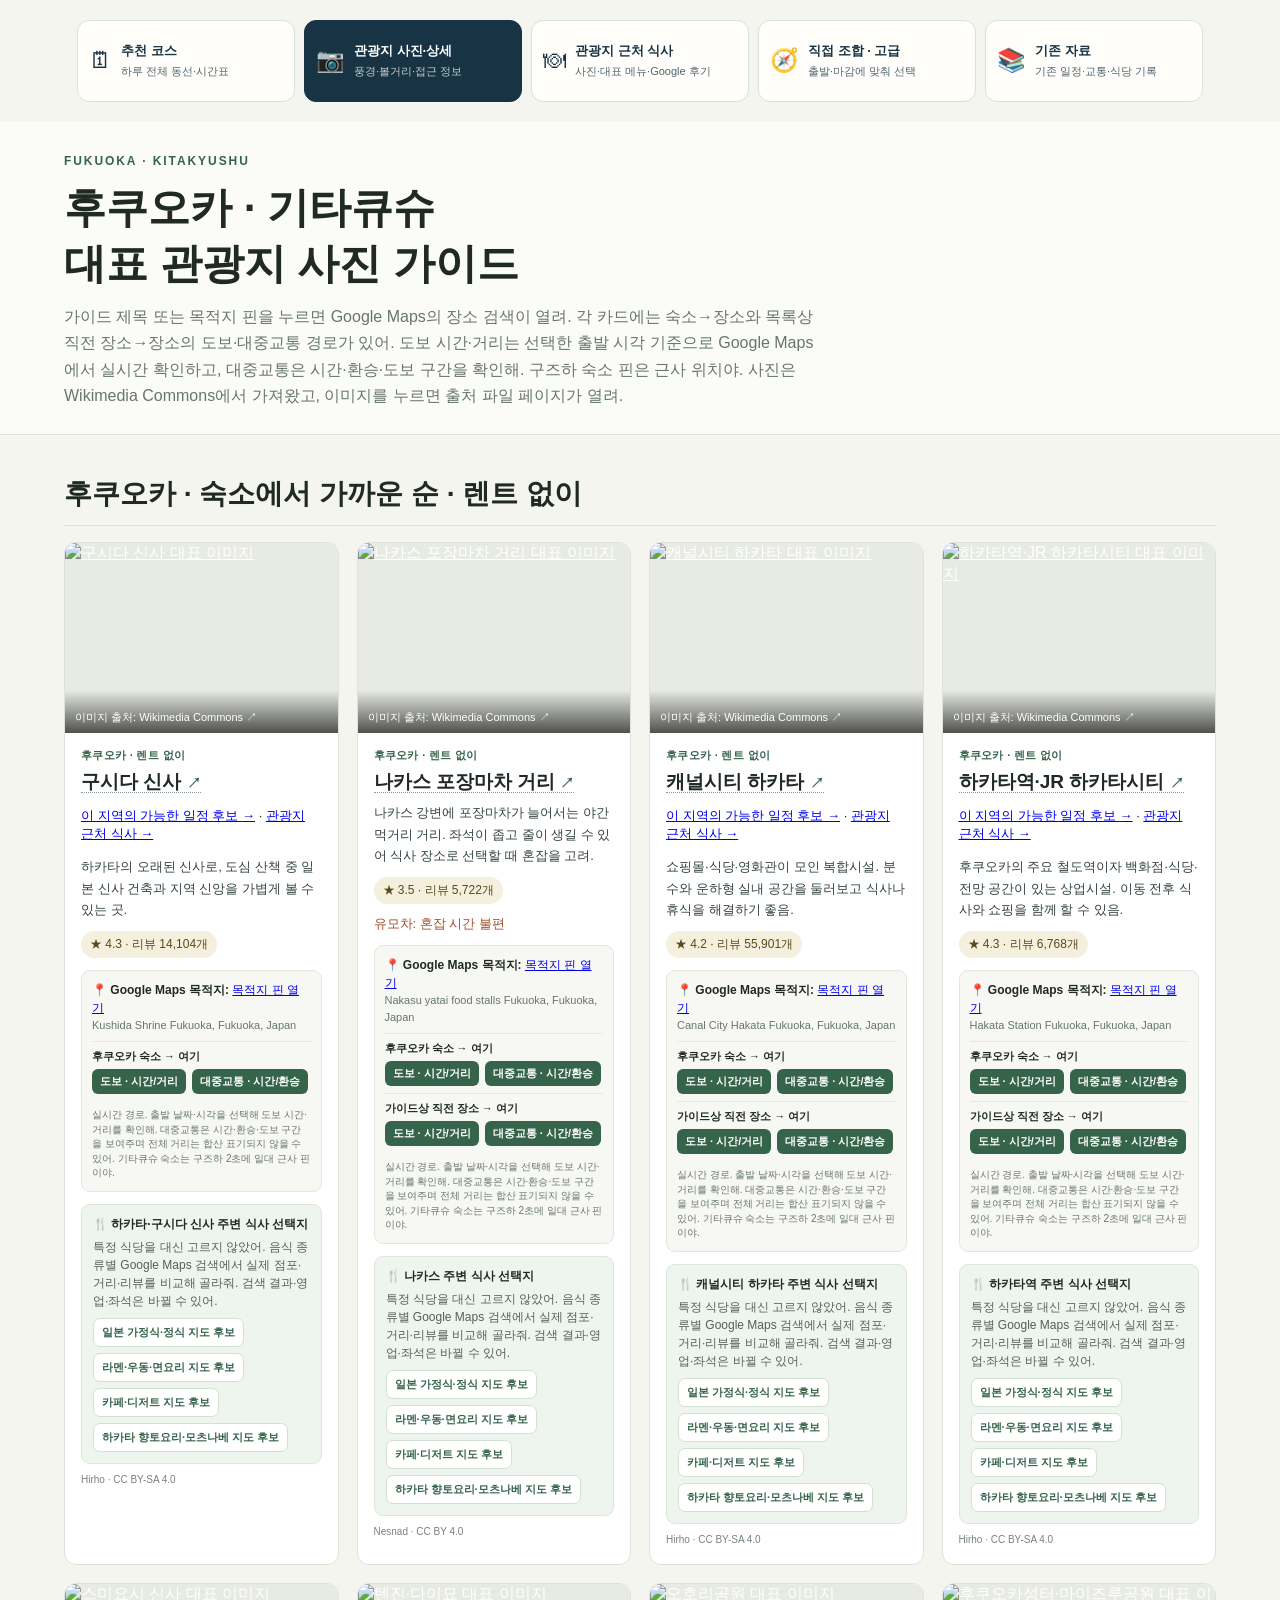
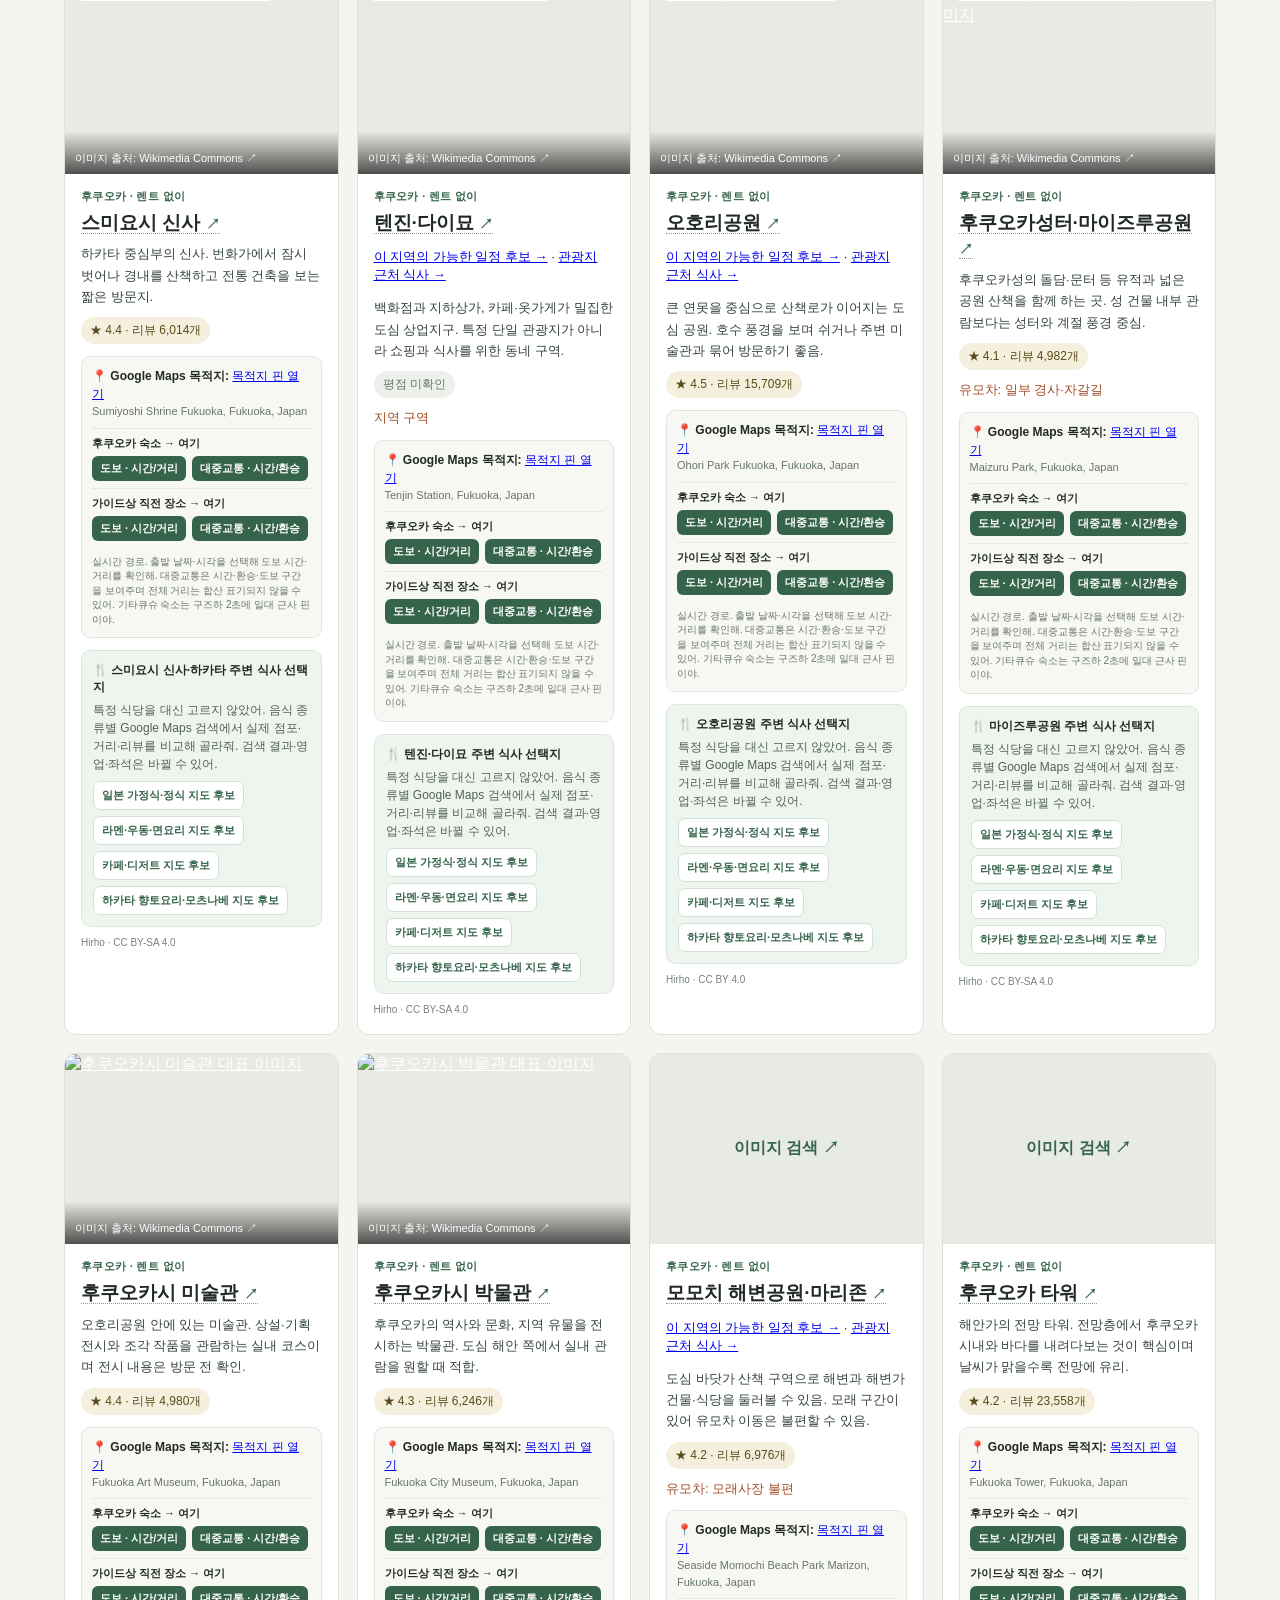
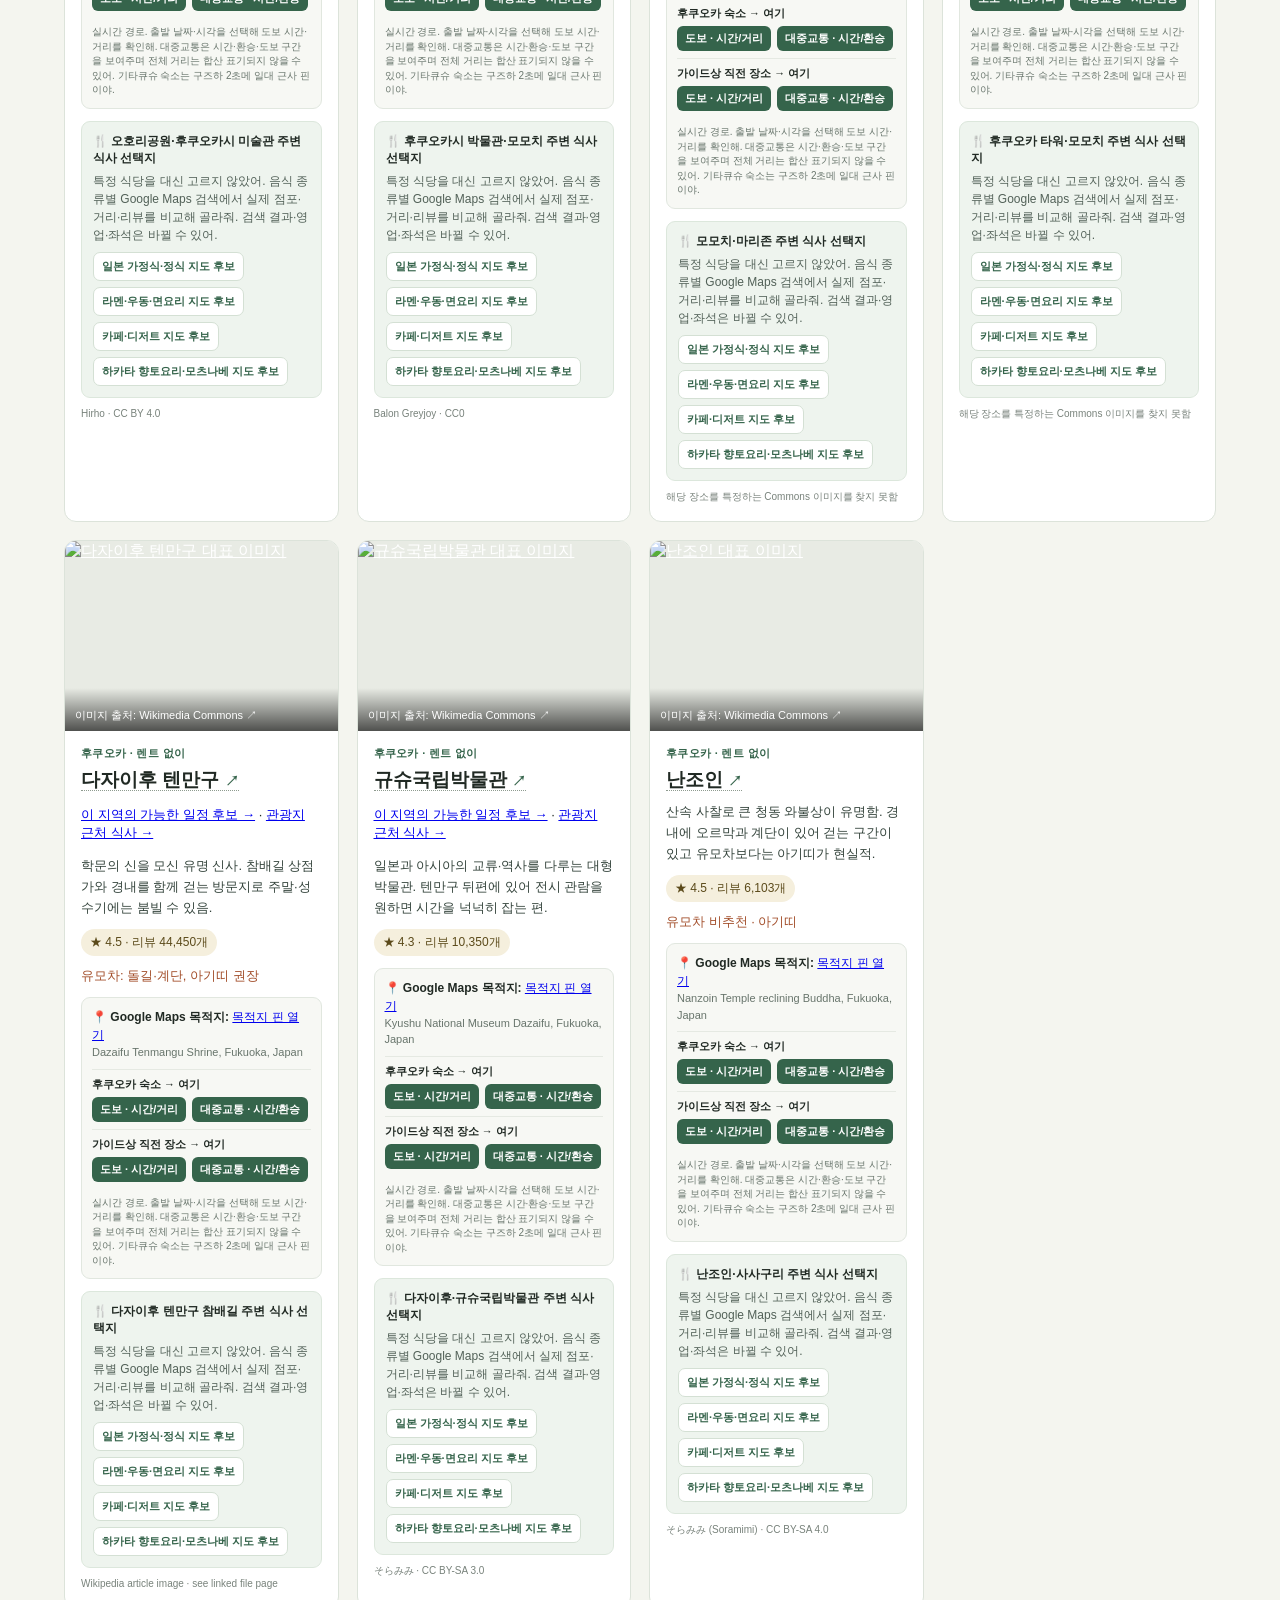
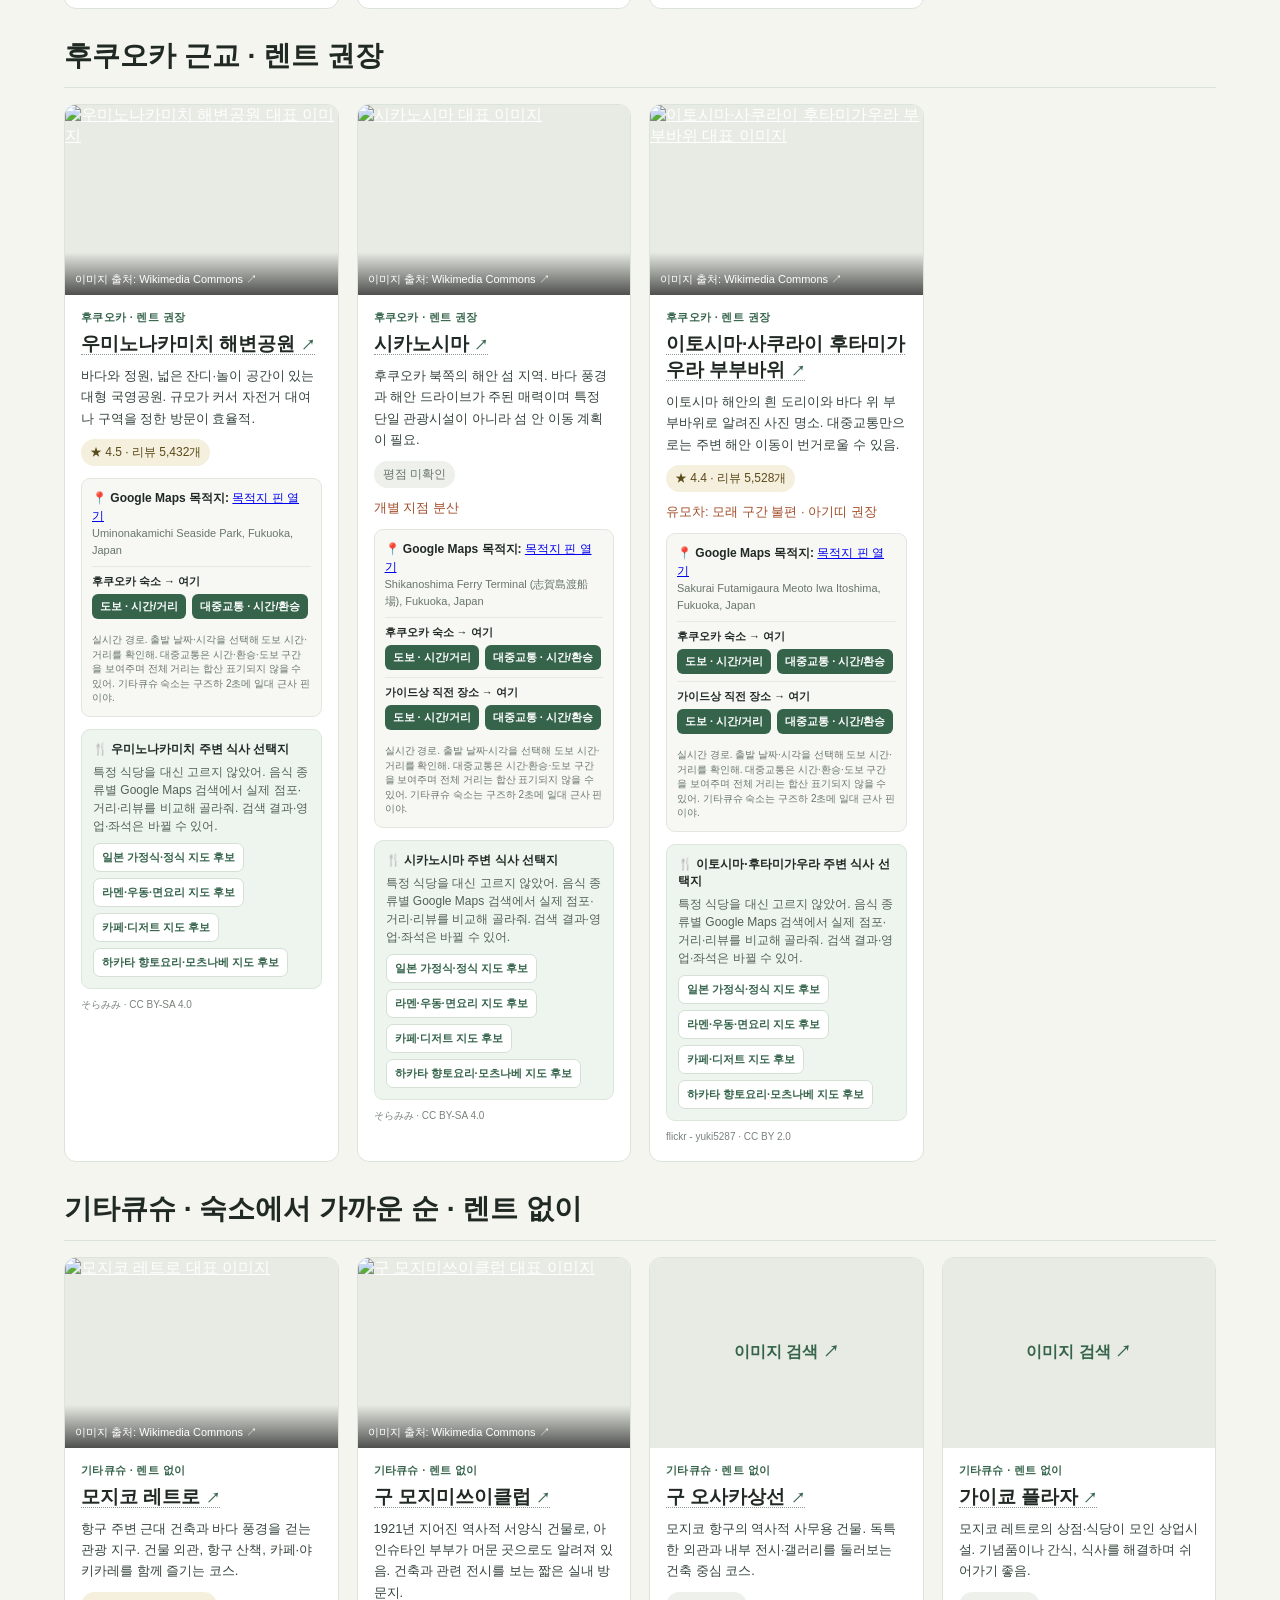
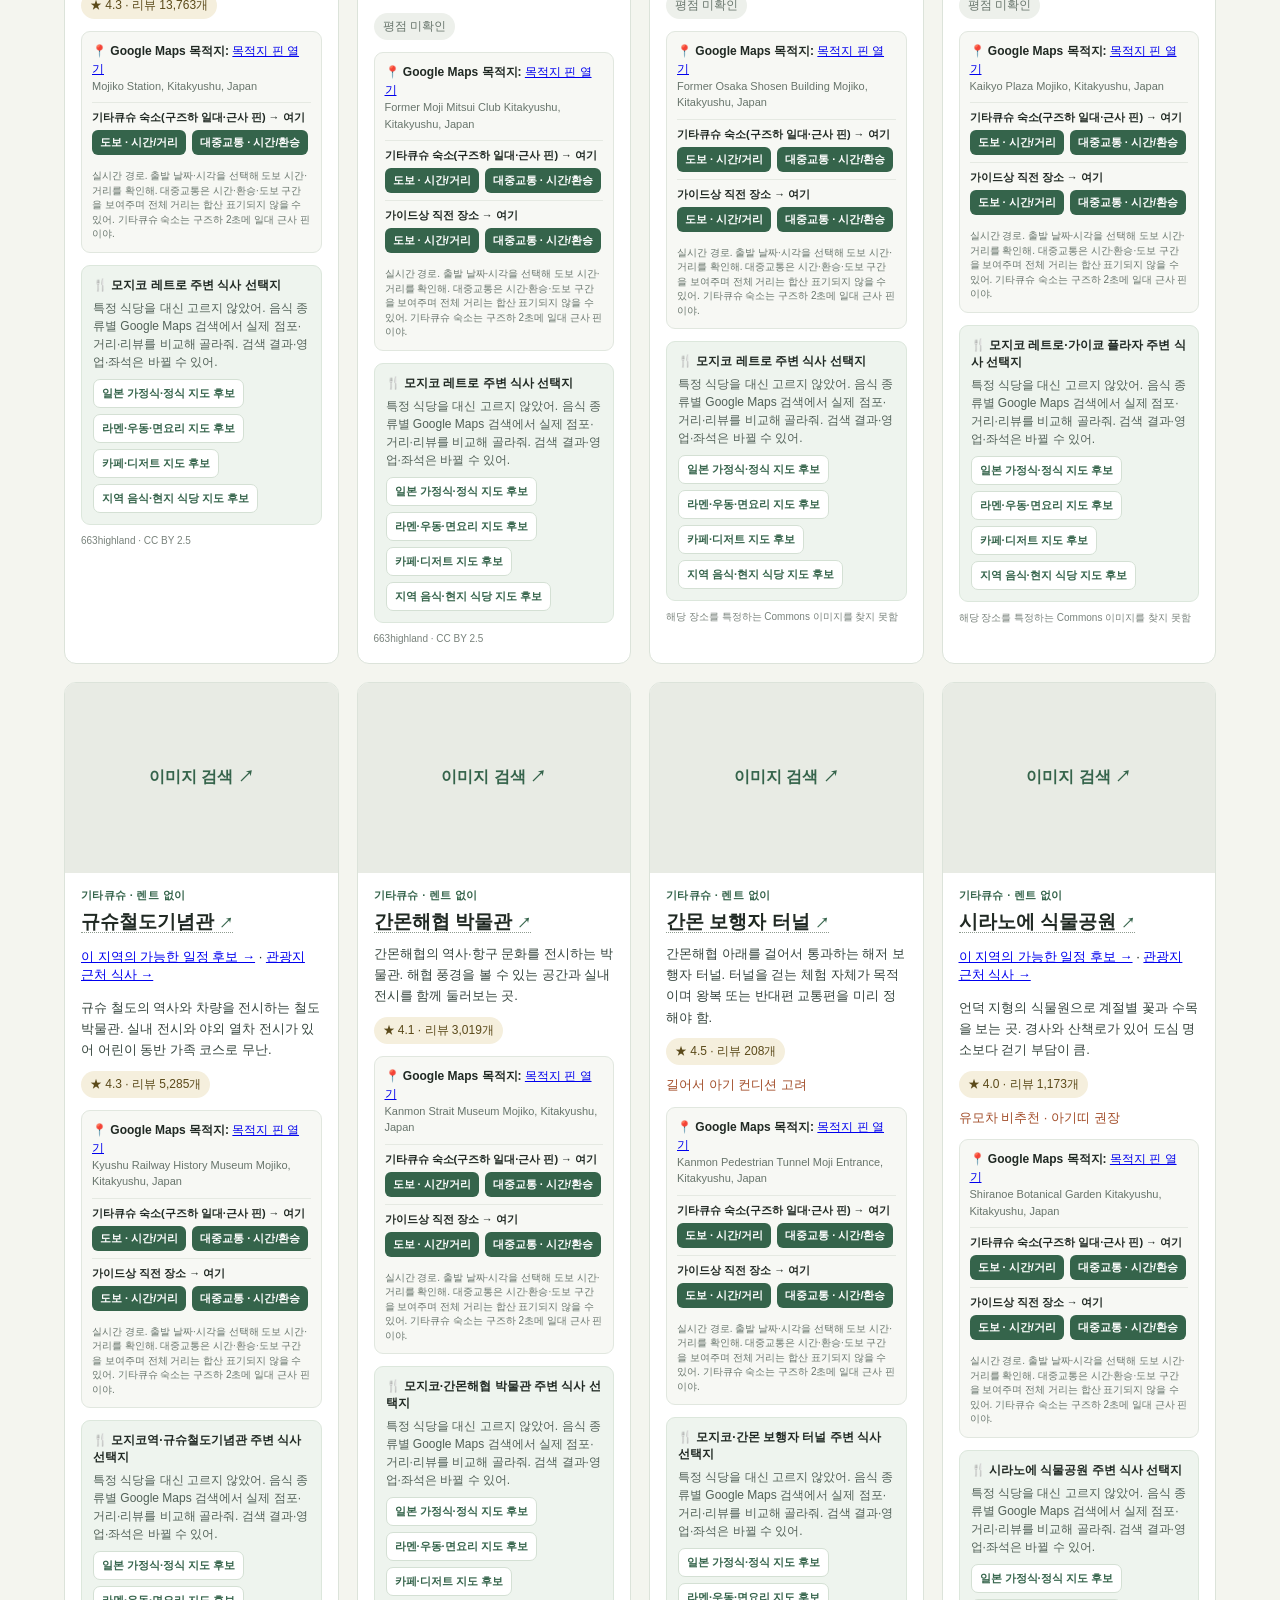
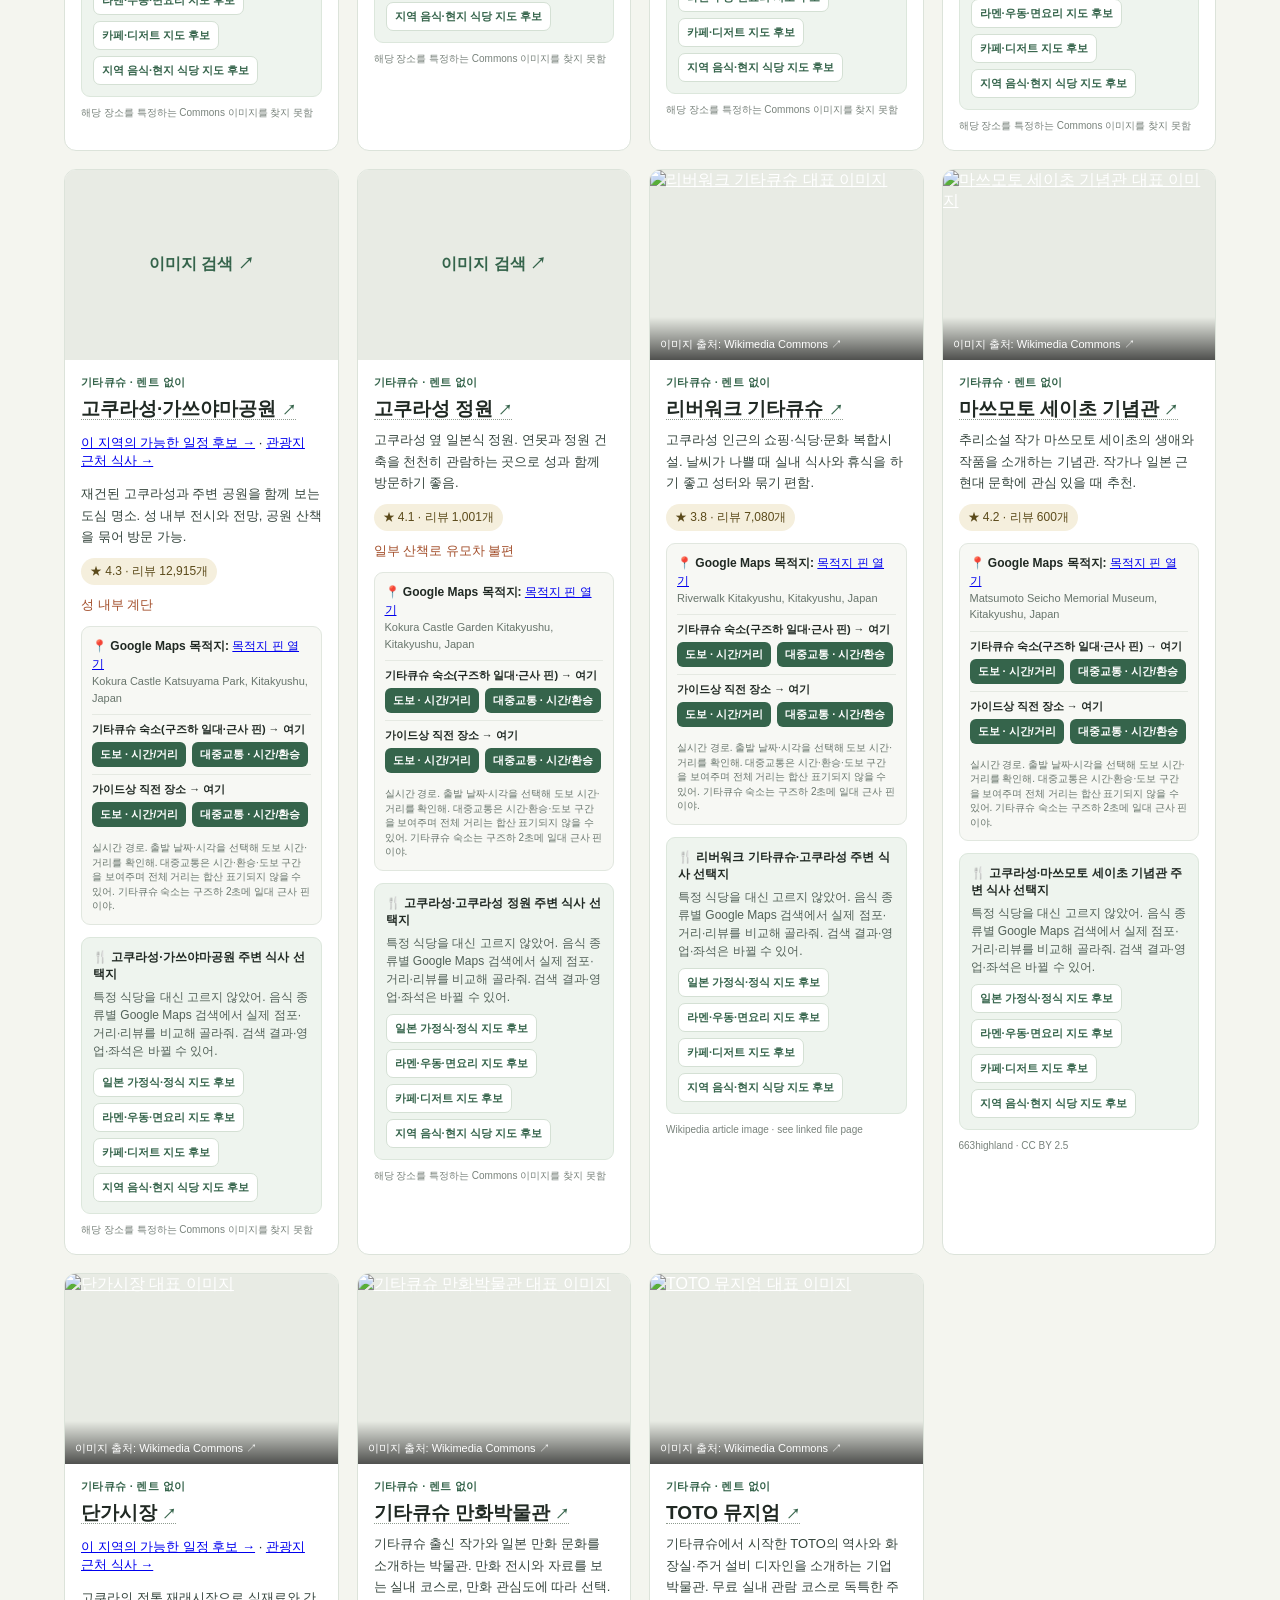
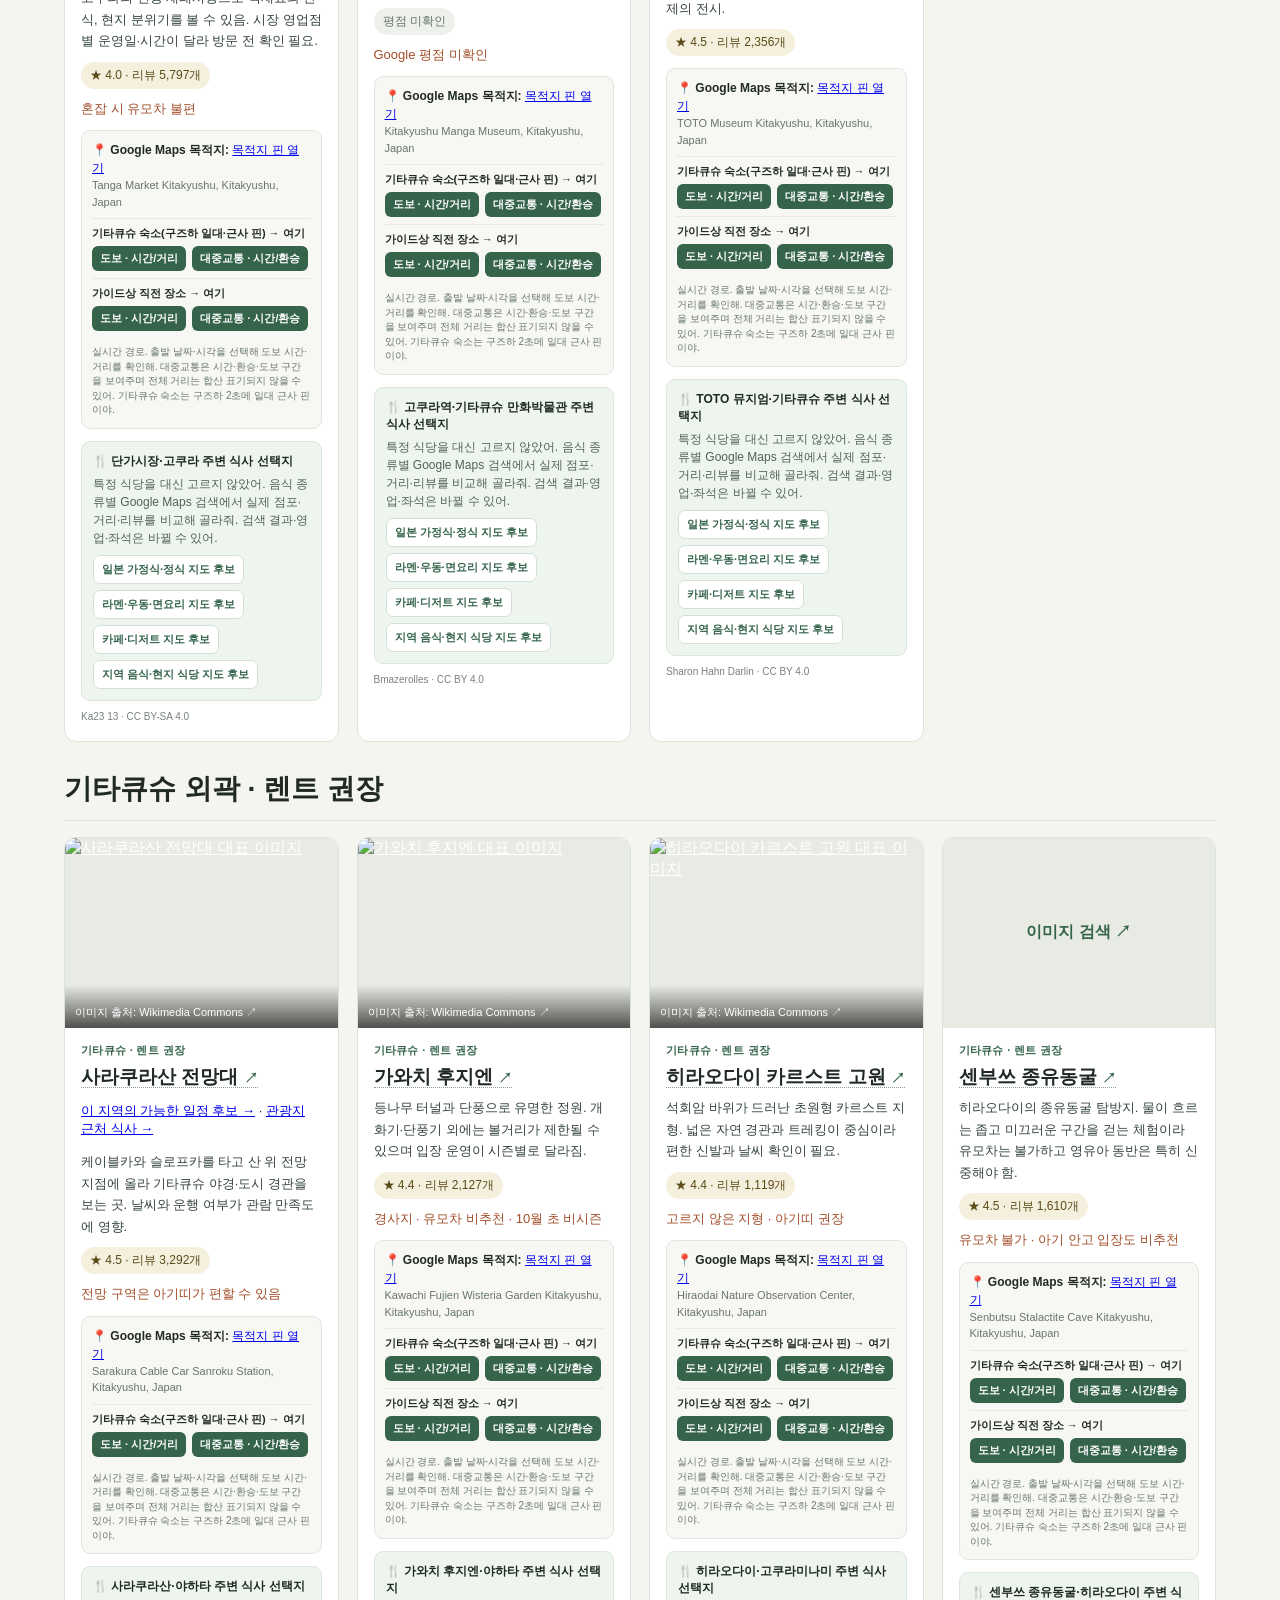
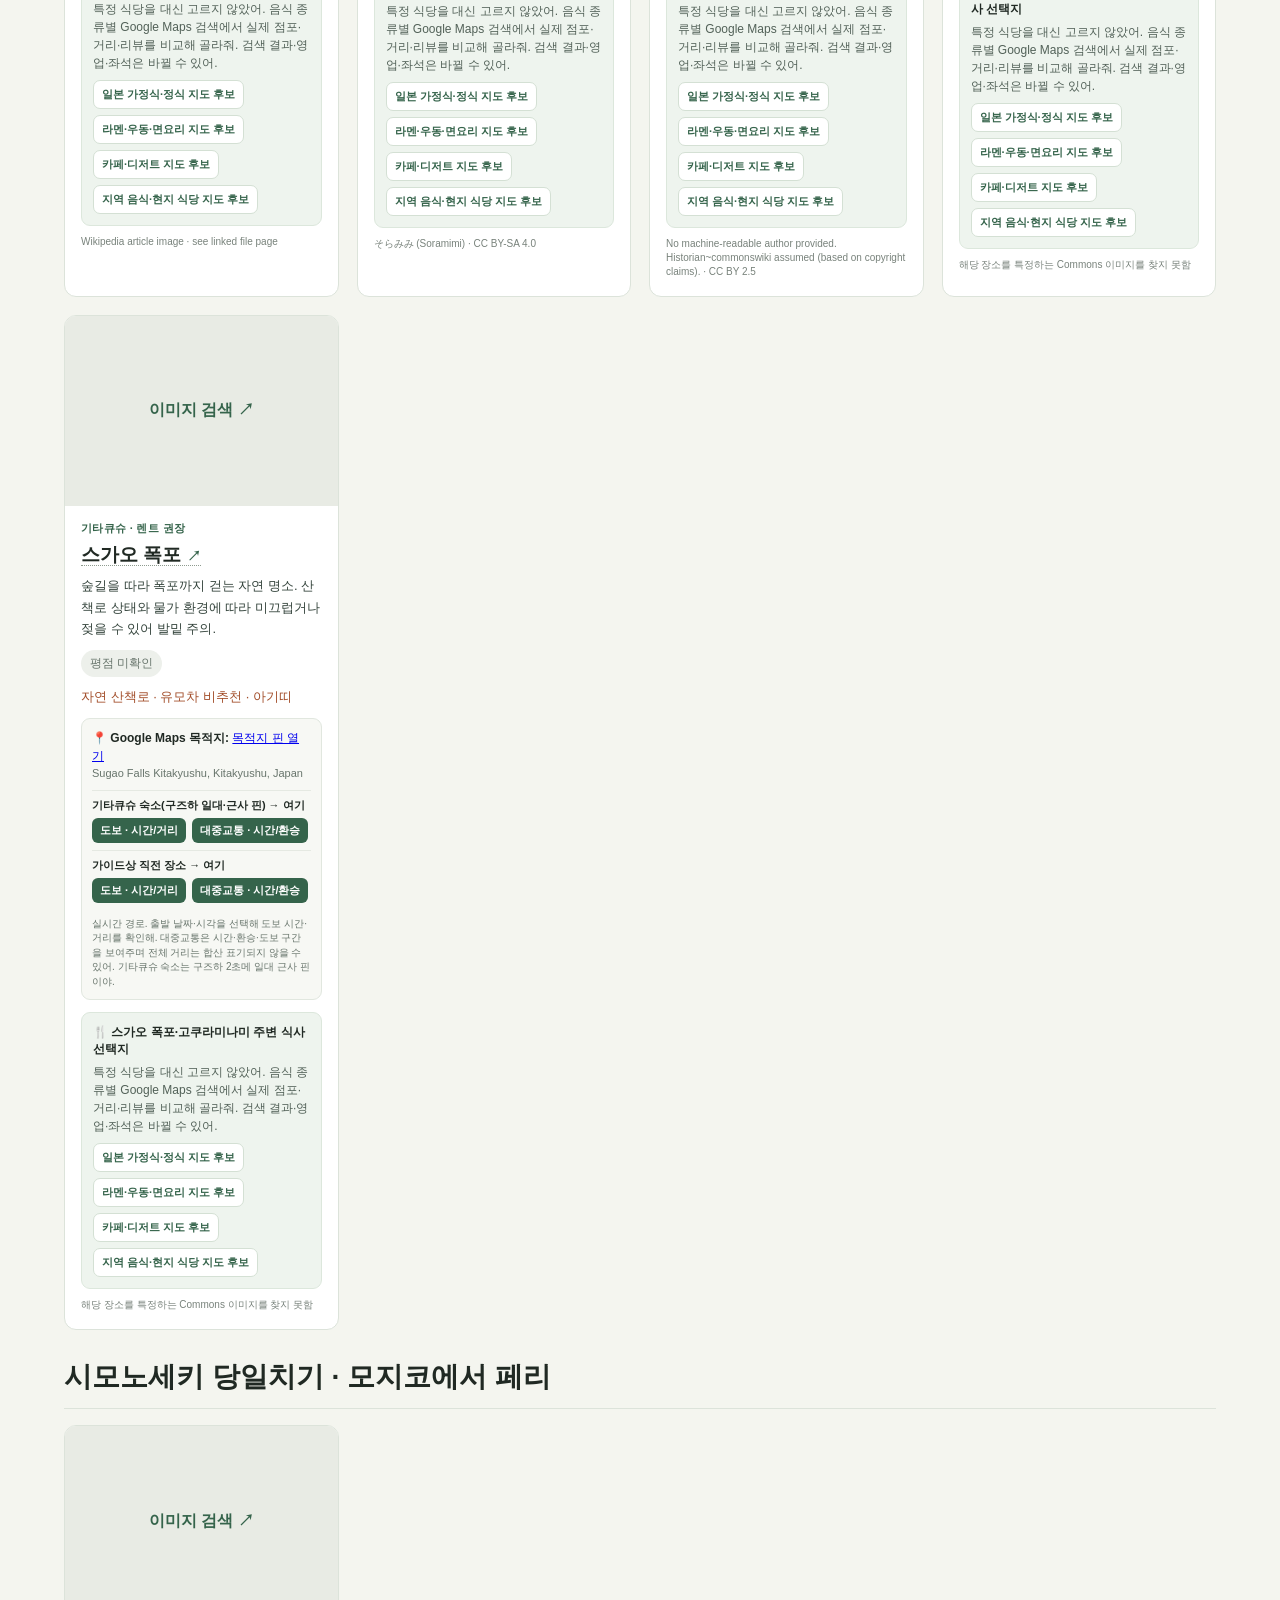
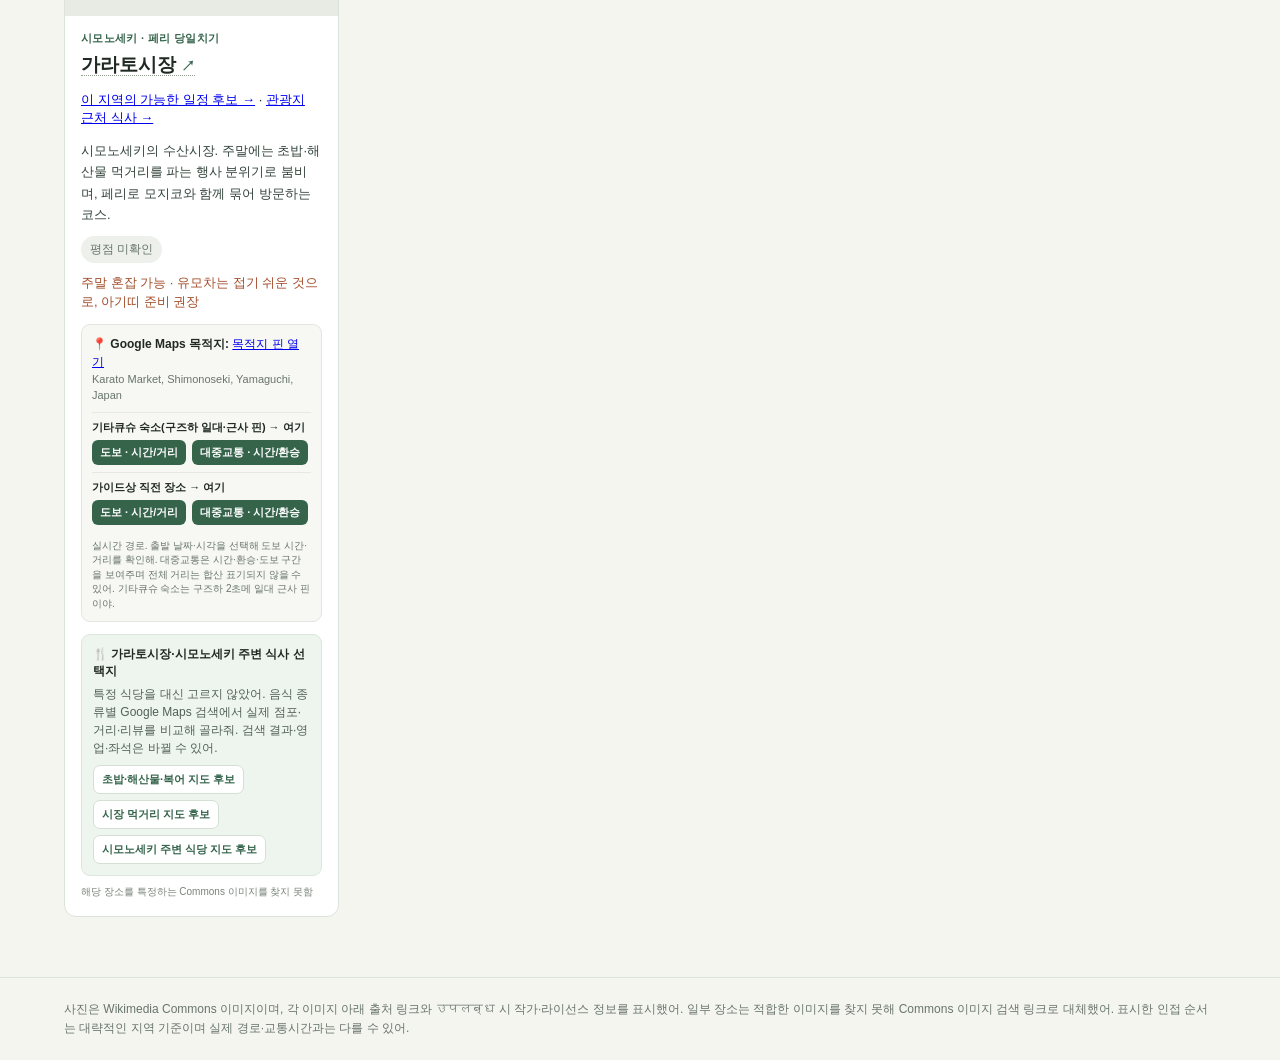
==== commit 7228b0e6: "Highlight guide navigation and add researched dining photos and menus" ====
--- a/attractions.html
+++ b/attractions.html
@@ -1,4 +1,4 @@
 <!doctype html><html lang="ko"><head><meta charset="utf-8"><meta name="viewport" content="width=device-width,initial-scale=1"><title>후쿠오카·기타큐슈 대표 관광지 사진 가이드</title><style>
 :root{--ink:#202923;--muted:#68756c;--line:#dce3da;--paper:#f4f5ef;--accent:#35644b}*{box-sizing:border-box}body{margin:0;background:var(--paper);color:var(--ink);font-family:-apple-system,BlinkMacSystemFont,"Hiragino Kaku Gothic ProN","Yu Gothic",sans-serif}header{padding:32px clamp(18px,5vw,70px) 24px;border-bottom:1px solid var(--line);background:#fbfcf8}header .eyebrow{font-size:12px;letter-spacing:.16em;text-transform:uppercase;color:var(--accent);font-weight:700}h1{font-size:clamp(20px,3vw,28px);margin:0 0 16px}header h1{font-size:clamp(27px,4vw,42px);margin:12px 0}header p{max-width:760px;color:var(--muted);line-height:1.65;margin:0}.map-place-link{color:inherit;text-decoration:none;border-bottom:1px dotted #8e9b8f}.map-place-link span{color:var(--accent);font-size:.72em}.map-place-link:hover{color:var(--accent);border-bottom-style:solid}main{padding:12px clamp(18px,5vw,70px) 60px}section{padding-top:28px}section h1{padding-bottom:12px;border-bottom:1px solid var(--line)}.grid{display:grid;grid-template-columns:repeat(auto-fill,minmax(min(100%,270px),1fr));gap:18px}.item{overflow:hidden;background:#fff;border:1px solid var(--line);border-radius:12px}.media{height:190px;background:#e8ebe4}.photo{display:block;height:100%;position:relative;color:#fff}.photo img{display:block;width:100%;height:100%;object-fit:cover}.photo span{position:absolute;bottom:0;left:0;right:0;padding:20px 10px 8px;background:linear-gradient(transparent,rgba(0,0,0,.66));font-size:11px}.no-photo{display:flex;height:100%;align-items:center;justify-content:center;color:var(--accent);text-decoration:none;font-weight:600}.body{padding:15px 16px 17px}.meta{font-size:11px;color:var(--accent);font-weight:700;letter-spacing:.03em}.body h2{font-size:19px;line-height:1.35;margin:6px 0 8px}.rating{display:inline-block;font-size:12px;color:#5b4a1a;background:#f5efdd;border-radius:20px;padding:5px 9px}.muted{color:#68756c;background:#edf0eb}.note{font-size:13px;line-height:1.5;color:#a24d29;margin:10px 0 0}.body small{display:block;color:#78827b;font-size:10px;line-height:1.4;margin-top:9px;overflow-wrap:anywhere}footer{padding:22px clamp(18px,5vw,70px);border-top:1px solid var(--line);font-size:12px;color:var(--muted);line-height:1.6}a:focus-visible{outline:3px solid #35644b;outline-offset:3px}@media(max-width:600px){.media{height:210px}.grid{gap:12px}}
 .description{font-size:13px;line-height:1.65;color:#34443c;margin:8px 0 10px}
-.page-nav{display:flex;gap:10px;flex-wrap:wrap;padding:14px clamp(18px,5vw,70px);background:#fbfcf8;border-bottom:1px solid var(--line)}.page-nav a{display:inline-block;border:1px solid var(--line);border-radius:999px;padding:7px 13px;background:#fff;color:var(--accent);font-size:13px;font-weight:650;text-decoration:none}.page-nav a[aria-current="page"]{background:var(--accent);border-color:var(--accent);color:#fff}.route-panel{margin-top:12px;padding:10px;background:#f7f8f4;border:1px solid #e1e7df;border-radius:9px}.route-target{font-size:12px;line-height:1.5;margin-bottom:8px}.route-target>span{display:block;color:#68756c;font-size:11px;overflow-wrap:anywhere}.route-row{padding:7px 0;border-top:1px solid #e5e9e2;font-size:11px}.route-row>b{display:block;margin-bottom:5px}.route-row>span{display:flex;gap:6px;flex-wrap:wrap}.route-btn{display:inline-block;padding:5px 8px;border-radius:6px;background:#35644b;color:#fff;text-decoration:none;font-weight:650}.route-panel small{display:block;color:#68756c;font-size:10px;line-height:1.45;margin-top:7px}.food-panel{margin-top:12px;padding:11px;background:#eef4ee;border:1px solid #dce7dc;border-radius:9px;font-size:12px}.food-panel p{margin:5px 0 8px;color:#526158;line-height:1.5}.food-links{display:flex;flex-wrap:wrap;gap:6px}.food-btn{display:inline-block;padding:6px 8px;background:#fff;border:1px solid #d4e0d4;border-radius:7px;color:#35644b;text-decoration:none;font-weight:650;font-size:11px}</style></head><body><div style="padding:14px 20px;background:#173344;color:white;font:14px/1.6 system-ui"><a style="color:#fff" href="itinerary.html">시간·동선에 맞는 관광 선택 →</a> · <a style="color:#fff" href="restaurants.html">지역별 식사</a></div><header><div class="eyebrow">FUKUOKA · KITAKYUSHU</div><h1>후쿠오카 · 기타큐슈<br>대표 관광지 사진 가이드</h1><p>가이드 제목 또는 목적지 핀을 누르면 Google Maps의 장소 검색이 열려. 각 카드에는 숙소→장소와 목록상 직전 장소→장소의 도보·대중교통 경로가 있어. 도보 시간·거리는 선택한 출발 시각 기준으로 Google Maps에서 실시간 확인하고, 대중교통은 시간·환승·도보 구간을 확인해. 구즈하 숙소 핀은 근사 위치야. 사진은 Wikimedia Commons에서 가져왔고, 이미지를 누르면 출처 파일 페이지가 열려.</p></header><nav class="page-nav" aria-label="여행 문서 이동"><a href="itinerary.html">여행 일정</a><a href="attractions.html" aria-current="page">관광지·사진·유모차/아기띠</a></nav><main><section><h1>후쿠오카 · 숙소에서 가까운 순 · 렌트 없이</h1><div class="grid"><article class="item" data-city="후쿠오카" data-mode="렌트 없이"><div class="media"><a class="photo" href="https://commons.wikimedia.org/wiki/File:Kushida_Shrine_Kair%C5%8D_1-41_Kami-kawabatamachi_Hakata-ku_Fukuoka_20231128.jpg" target="_blank" rel="noreferrer"><img loading="lazy" src="https://thumb.wikimedia.org/wikipedia/commons/thumb/6/61/Kushida_Shrine_Kair%C5%8D_1-41_Kami-kawabatamachi_Hakata-ku_Fukuoka_20231128.jpg/1280px-Kushida_Shrine_Kair%C5%8D_1-41_Kami-kawabatamachi_Hakata-ku_Fukuoka_20231128.jpg?utm_source=commons.wikimedia.org&amp;utm_campaign=imageinfo&amp;utm_content=thumbnail" alt="구시다 신사 대표 이미지"><span>이미지 출처: Wikimedia Commons ↗</span></a></div><div class="body"><div class="meta">후쿠오카 · 렌트 없이</div><h2><a class="map-place-link" href="https://www.google.com/maps/search/?api=1&amp;query=Kushida%20Shrine%20Fukuoka%2C%20Fukuoka%2C%20Japan" target="_blank" rel="noopener noreferrer" title="Kushida Shrine Fukuoka, Fukuoka, Japan">구시다 신사 <span aria-hidden="true">↗</span></a></h2><p style="font-size:13px"><a href="itinerary.html?zone=hakata">이 지역의 가능한 일정 후보 →</a> · <a href="restaurants.html?zone=hakata">관광지 근처 식사 →</a></p><p class="description">하카타의 오래된 신사로, 도심 산책 중 일본 신사 건축과 지역 신앙을 가볍게 볼 수 있는 곳.</p><span class="rating">★ 4.3 · 리뷰 14,104개</span><div class="route-panel"><div class="route-target"><b>📍 Google Maps 목적지:</b> <a class="pin-link" href="https://www.google.com/maps/search/?api=1&amp;query=Kushida%20Shrine%20Fukuoka%2C%20Fukuoka%2C%20Japan" target="_blank" rel="noopener noreferrer">목적지 핀 열기</a><span>Kushida Shrine Fukuoka, Fukuoka, Japan</span></div><div class="route-row"><b>후쿠오카 숙소 → 여기</b><span><a class="route-btn" href="https://www.google.com/maps/dir/?api=1&amp;origin=GRAND%20BASE%20Hakata%20Gofuku%2C%207-7%20Kamigofukumachi%2C%20Hakata%20Ward%2C%20Fukuoka%2C%20Japan&amp;destination=Kushida%20Shrine%20Fukuoka%2C%20Fukuoka%2C%20Japan&amp;travelmode=walking" target="_blank" rel="noopener noreferrer">도보 · 시간/거리</a><a class="route-btn" href="https://www.google.com/maps/dir/?api=1&amp;origin=GRAND%20BASE%20Hakata%20Gofuku%2C%207-7%20Kamigofukumachi%2C%20Hakata%20Ward%2C%20Fukuoka%2C%20Japan&amp;destination=Kushida%20Shrine%20Fukuoka%2C%20Fukuoka%2C%20Japan&amp;travelmode=transit" target="_blank" rel="noopener noreferrer">대중교통 · 시간/환승</a></span></div><small>실시간 경로. 출발 날짜·시각을 선택해 도보 시간·거리를 확인해. 대중교통은 시간·환승·도보 구간을 보여주며 전체 거리는 합산 표기되지 않을 수 있어. 기타큐슈 숙소는 구즈하 2초메 일대 근사 핀이야.</small></div><div class="food-panel"><b>🍴 하카타·구시다 신사 주변 식사 선택지</b><p>특정 식당을 대신 고르지 않았어. 음식 종류별 Google Maps 검색에서 실제 점포·거리·리뷰를 비교해 골라줘. 검색 결과·영업·좌석은 바뀔 수 있어.</p><div class="food-links"><a class="food-btn" href="https://www.google.com/maps/search/?api=1&amp;query=%EC%9D%BC%EB%B3%B8%20%EA%B0%80%EC%A0%95%EC%8B%9D%C2%B7%EC%A0%95%EC%8B%9D%20near%20%ED%95%98%EC%B9%B4%ED%83%80%C2%B7%EA%B5%AC%EC%8B%9C%EB%8B%A4%20%EC%8B%A0%EC%82%AC%2C%20Fukuoka" target="_blank" rel="noopener noreferrer">일본 가정식·정식 지도 후보</a><a class="food-btn" href="https://www.google.com/maps/search/?api=1&amp;query=%EB%9D%BC%EB%A9%98%C2%B7%EC%9A%B0%EB%8F%99%C2%B7%EB%A9%B4%EC%9A%94%EB%A6%AC%20near%20%ED%95%98%EC%B9%B4%ED%83%80%C2%B7%EA%B5%AC%EC%8B%9C%EB%8B%A4%20%EC%8B%A0%EC%82%AC%2C%20Fukuoka" target="_blank" rel="noopener noreferrer">라멘·우동·면요리 지도 후보</a><a class="food-btn" href="https://www.google.com/maps/search/?api=1&amp;query=%EC%B9%B4%ED%8E%98%C2%B7%EB%94%94%EC%A0%80%ED%8A%B8%20near%20%ED%95%98%EC%B9%B4%ED%83%80%C2%B7%EA%B5%AC%EC%8B%9C%EB%8B%A4%20%EC%8B%A0%EC%82%AC%2C%20Fukuoka" target="_blank" rel="noopener noreferrer">카페·디저트 지도 후보</a><a class="food-btn" href="https://www.google.com/maps/search/?api=1&amp;query=%ED%95%98%EC%B9%B4%ED%83%80%20%ED%96%A5%ED%86%A0%EC%9A%94%EB%A6%AC%C2%B7%EB%AA%A8%EC%B8%A0%EB%82%98%EB%B2%A0%20near%20%ED%95%98%EC%B9%B4%ED%83%80%C2%B7%EA%B5%AC%EC%8B%9C%EB%8B%A4%20%EC%8B%A0%EC%82%AC%2C%20Fukuoka" target="_blank" rel="noopener noreferrer">하카타 향토요리·모츠나베 지도 후보</a></div></div><small>Hirho · CC BY-SA 4.0</small></div></article><article class="item" data-city="후쿠오카" data-mode="렌트 없이"><div class="media"><a class="photo" href="https://commons.wikimedia.org/wiki/File:Hakata_yatai_and_yatai_food_-_2024_Sept_24_various.jpeg" target="_blank" rel="noreferrer"><img loading="lazy" src="https://thumb.wikimedia.org/wikipedia/commons/thumb/a/a2/Hakata_yatai_and_yatai_food_-_2024_Sept_24_various.jpeg/1280px-Hakata_yatai_and_yatai_food_-_2024_Sept_24_various.jpeg?utm_source=commons.wikimedia.org&amp;utm_campaign=imageinfo&amp;utm_content=thumbnail" alt="나카스 포장마차 거리 대표 이미지"><span>이미지 출처: Wikimedia Commons ↗</span></a></div><div class="body"><div class="meta">후쿠오카 · 렌트 없이</div><h2><a class="map-place-link" href="https://www.google.com/maps/search/?api=1&amp;query=Nakasu%20yatai%20food%20stalls%20Fukuoka%2C%20Fukuoka%2C%20Japan" target="_blank" rel="noopener noreferrer" title="Nakasu yatai food stalls Fukuoka, Fukuoka, Japan">나카스 포장마차 거리 <span aria-hidden="true">↗</span></a></h2><p class="description">나카스 강변에 포장마차가 늘어서는 야간 먹거리 거리. 좌석이 좁고 줄이 생길 수 있어 식사 장소로 선택할 때 혼잡을 고려.</p><span class="rating">★ 3.5 · 리뷰 5,722개</span><p class="note">유모차: 혼잡 시간 불편</p><div class="route-panel"><div class="route-target"><b>📍 Google Maps 목적지:</b> <a class="pin-link" href="https://www.google.com/maps/search/?api=1&amp;query=Nakasu%20yatai%20food%20stalls%20Fukuoka%2C%20Fukuoka%2C%20Japan" target="_blank" rel="noopener noreferrer">목적지 핀 열기</a><span>Nakasu yatai food stalls Fukuoka, Fukuoka, Japan</span></div><div class="route-row"><b>후쿠오카 숙소 → 여기</b><span><a class="route-btn" href="https://www.google.com/maps/dir/?api=1&amp;origin=GRAND%20BASE%20Hakata%20Gofuku%2C%207-7%20Kamigofukumachi%2C%20Hakata%20Ward%2C%20Fukuoka%2C%20Japan&amp;destination=Nakasu%20yatai%20food%20stalls%20Fukuoka%2C%20Fukuoka%2C%20Japan&amp;travelmode=walking" target="_blank" rel="noopener noreferrer">도보 · 시간/거리</a><a class="route-btn" href="https://www.google.com/maps/dir/?api=1&amp;origin=GRAND%20BASE%20Hakata%20Gofuku%2C%207-7%20Kamigofukumachi%2C%20Hakata%20Ward%2C%20Fukuoka%2C%20Japan&amp;destination=Nakasu%20yatai%20food%20stalls%20Fukuoka%2C%20Fukuoka%2C%20Japan&amp;travelmode=transit" target="_blank" rel="noopener noreferrer">대중교통 · 시간/환승</a></span></div><div class="route-row"><b>가이드상 직전 장소 → 여기</b><span><a class="route-btn" href="https://www.google.com/maps/dir/?api=1&amp;origin=Kushida%20Shrine%20Fukuoka%2C%20Fukuoka%2C%20Japan&amp;destination=Nakasu%20yatai%20food%20stalls%20Fukuoka%2C%20Fukuoka%2C%20Japan&amp;travelmode=walking" target="_blank" rel="noopener noreferrer">도보 · 시간/거리</a><a class="route-btn" href="https://www.google.com/maps/dir/?api=1&amp;origin=Kushida%20Shrine%20Fukuoka%2C%20Fukuoka%2C%20Japan&amp;destination=Nakasu%20yatai%20food%20stalls%20Fukuoka%2C%20Fukuoka%2C%20Japan&amp;travelmode=transit" target="_blank" rel="noopener noreferrer">대중교통 · 시간/환승</a></span></div><small>실시간 경로. 출발 날짜·시각을 선택해 도보 시간·거리를 확인해. 대중교통은 시간·환승·도보 구간을 보여주며 전체 거리는 합산 표기되지 않을 수 있어. 기타큐슈 숙소는 구즈하 2초메 일대 근사 핀이야.</small></div><div class="food-panel"><b>🍴 나카스 주변 식사 선택지</b><p>특정 식당을 대신 고르지 않았어. 음식 종류별 Google Maps 검색에서 실제 점포·거리·리뷰를 비교해 골라줘. 검색 결과·영업·좌석은 바뀔 수 있어.</p><div class="food-links"><a class="food-btn" href="https://www.google.com/maps/search/?api=1&amp;query=%EC%9D%BC%EB%B3%B8%20%EA%B0%80%EC%A0%95%EC%8B%9D%C2%B7%EC%A0%95%EC%8B%9D%20near%20%EB%82%98%EC%B9%B4%EC%8A%A4%2C%20Fukuoka" target="_blank" rel="noopener noreferrer">일본 가정식·정식 지도 후보</a><a class="food-btn" href="https://www.google.com/maps/search/?api=1&amp;query=%EB%9D%BC%EB%A9%98%C2%B7%EC%9A%B0%EB%8F%99%C2%B7%EB%A9%B4%EC%9A%94%EB%A6%AC%20near%20%EB%82%98%EC%B9%B4%EC%8A%A4%2C%20Fukuoka" target="_blank" rel="noopener noreferrer">라멘·우동·면요리 지도 후보</a><a class="food-btn" href="https://www.google.com/maps/search/?api=1&amp;query=%EC%B9%B4%ED%8E%98%C2%B7%EB%94%94%EC%A0%80%ED%8A%B8%20near%20%EB%82%98%EC%B9%B4%EC%8A%A4%2C%20Fukuoka" target="_blank" rel="noopener noreferrer">카페·디저트 지도 후보</a><a class="food-btn" href="https://www.google.com/maps/search/?api=1&amp;query=%ED%95%98%EC%B9%B4%ED%83%80%20%ED%96%A5%ED%86%A0%EC%9A%94%EB%A6%AC%C2%B7%EB%AA%A8%EC%B8%A0%EB%82%98%EB%B2%A0%20near%20%EB%82%98%EC%B9%B4%EC%8A%A4%2C%20Fukuoka" target="_blank" rel="noopener noreferrer">하카타 향토요리·모츠나베 지도 후보</a></div></div><small>Nesnad · CC BY 4.0</small></div></article><article class="item" data-city="후쿠오카" data-mode="렌트 없이"><div class="media"><a class="photo" href="https://commons.wikimedia.org/wiki/File:Canal_City_Fukuoka_Washington_Hotel_2-20_Sumiyoshi_1-ch%C5%8Dme_Hakata-ku_Fukuoka_20240520.jpg" target="_blank" rel="noreferrer"><img loading="lazy" src="https://thumb.wikimedia.org/wikipedia/commons/thumb/2/24/Canal_City_Fukuoka_Washington_Hotel_2-20_Sumiyoshi_1-ch%C5%8Dme_Hakata-ku_Fukuoka_20240520.jpg/1280px-Canal_City_Fukuoka_Washington_Hotel_2-20_Sumiyoshi_1-ch%C5%8Dme_Hakata-ku_Fukuoka_20240520.jpg?utm_source=commons.wikimedia.org&amp;utm_campaign=imageinfo&amp;utm_content=thumbnail" alt="캐널시티 하카타 대표 이미지"><span>이미지 출처: Wikimedia Commons ↗</span></a></div><div class="body"><div class="meta">후쿠오카 · 렌트 없이</div><h2><a class="map-place-link" href="https://www.google.com/maps/search/?api=1&amp;query=Canal%20City%20Hakata%20Fukuoka%2C%20Fukuoka%2C%20Japan" target="_blank" rel="noopener noreferrer" title="Canal City Hakata Fukuoka, Fukuoka, Japan">캐널시티 하카타 <span aria-hidden="true">↗</span></a></h2><p style="font-size:13px"><a href="itinerary.html?zone=hakata">이 지역의 가능한 일정 후보 →</a> · <a href="restaurants.html?zone=hakata">관광지 근처 식사 →</a></p><p class="description">쇼핑몰·식당·영화관이 모인 복합시설. 분수와 운하형 실내 공간을 둘러보고 식사나 휴식을 해결하기 좋음.</p><span class="rating">★ 4.2 · 리뷰 55,901개</span><div class="route-panel"><div class="route-target"><b>📍 Google Maps 목적지:</b> <a class="pin-link" href="https://www.google.com/maps/search/?api=1&amp;query=Canal%20City%20Hakata%20Fukuoka%2C%20Fukuoka%2C%20Japan" target="_blank" rel="noopener noreferrer">목적지 핀 열기</a><span>Canal City Hakata Fukuoka, Fukuoka, Japan</span></div><div class="route-row"><b>후쿠오카 숙소 → 여기</b><span><a class="route-btn" href="https://www.google.com/maps/dir/?api=1&amp;origin=GRAND%20BASE%20Hakata%20Gofuku%2C%207-7%20Kamigofukumachi%2C%20Hakata%20Ward%2C%20Fukuoka%2C%20Japan&amp;destination=Canal%20City%20Hakata%20Fukuoka%2C%20Fukuoka%2C%20Japan&amp;travelmode=walking" target="_blank" rel="noopener noreferrer">도보 · 시간/거리</a><a class="route-btn" href="https://www.google.com/maps/dir/?api=1&amp;origin=GRAND%20BASE%20Hakata%20Gofuku%2C%207-7%20Kamigofukumachi%2C%20Hakata%20Ward%2C%20Fukuoka%2C%20Japan&amp;destination=Canal%20City%20Hakata%20Fukuoka%2C%20Fukuoka%2C%20Japan&amp;travelmode=transit" target="_blank" rel="noopener noreferrer">대중교통 · 시간/환승</a></span></div><div class="route-row"><b>가이드상 직전 장소 → 여기</b><span><a class="route-btn" href="https://www.google.com/maps/dir/?api=1&amp;origin=Nakasu%20yatai%20food%20stalls%20Fukuoka%2C%20Fukuoka%2C%20Japan&amp;destination=Canal%20City%20Hakata%20Fukuoka%2C%20Fukuoka%2C%20Japan&amp;travelmode=walking" target="_blank" rel="noopener noreferrer">도보 · 시간/거리</a><a class="route-btn" href="https://www.google.com/maps/dir/?api=1&amp;origin=Nakasu%20yatai%20food%20stalls%20Fukuoka%2C%20Fukuoka%2C%20Japan&amp;destination=Canal%20City%20Hakata%20Fukuoka%2C%20Fukuoka%2C%20Japan&amp;travelmode=transit" target="_blank" rel="noopener noreferrer">대중교통 · 시간/환승</a></span></div><small>실시간 경로. 출발 날짜·시각을 선택해 도보 시간·거리를 확인해. 대중교통은 시간·환승·도보 구간을 보여주며 전체 거리는 합산 표기되지 않을 수 있어. 기타큐슈 숙소는 구즈하 2초메 일대 근사 핀이야.</small></div><div class="food-panel"><b>🍴 캐널시티 하카타 주변 식사 선택지</b><p>특정 식당을 대신 고르지 않았어. 음식 종류별 Google Maps 검색에서 실제 점포·거리·리뷰를 비교해 골라줘. 검색 결과·영업·좌석은 바뀔 수 있어.</p><div class="food-links"><a class="food-btn" href="https://www.google.com/maps/search/?api=1&amp;query=%EC%9D%BC%EB%B3%B8%20%EA%B0%80%EC%A0%95%EC%8B%9D%C2%B7%EC%A0%95%EC%8B%9D%20near%20%EC%BA%90%EB%84%90%EC%8B%9C%ED%8B%B0%20%ED%95%98%EC%B9%B4%ED%83%80%2C%20Fukuoka" target="_blank" rel="noopener noreferrer">일본 가정식·정식 지도 후보</a><a class="food-btn" href="https://www.google.com/maps/search/?api=1&amp;query=%EB%9D%BC%EB%A9%98%C2%B7%EC%9A%B0%EB%8F%99%C2%B7%EB%A9%B4%EC%9A%94%EB%A6%AC%20near%20%EC%BA%90%EB%84%90%EC%8B%9C%ED%8B%B0%20%ED%95%98%EC%B9%B4%ED%83%80%2C%20Fukuoka" target="_blank" rel="noopener noreferrer">라멘·우동·면요리 지도 후보</a><a class="food-btn" href="https://www.google.com/maps/search/?api=1&amp;query=%EC%B9%B4%ED%8E%98%C2%B7%EB%94%94%EC%A0%80%ED%8A%B8%20near%20%EC%BA%90%EB%84%90%EC%8B%9C%ED%8B%B0%20%ED%95%98%EC%B9%B4%ED%83%80%2C%20Fukuoka" target="_blank" rel="noopener noreferrer">카페·디저트 지도 후보</a><a class="food-btn" href="https://www.google.com/maps/search/?api=1&amp;query=%ED%95%98%EC%B9%B4%ED%83%80%20%ED%96%A5%ED%86%A0%EC%9A%94%EB%A6%AC%C2%B7%EB%AA%A8%EC%B8%A0%EB%82%98%EB%B2%A0%20near%20%EC%BA%90%EB%84%90%EC%8B%9C%ED%8B%B0%20%ED%95%98%EC%B9%B4%ED%83%80%2C%20Fukuoka" target="_blank" rel="noopener noreferrer">하카타 향토요리·모츠나베 지도 후보</a></div></div><small>Hirho · CC BY-SA 4.0</small></div></article><article class="item" data-city="후쿠오카" data-mode="렌트 없이"><div class="media"><a class="photo" href="https://commons.wikimedia.org/wiki/File:Fukuoka_Center_Bldg_the_Sunplaza_and_Hakata_Station_West_12b_exit_Hakata-ekimae_2-ch%C5%8Dme_Hakata-ku_Fukuka_20250624.jpg" target="_blank" rel="noreferrer"><img loading="lazy" src="https://thumb.wikimedia.org/wikipedia/commons/thumb/4/4d/Fukuoka_Center_Bldg_the_Sunplaza_and_Hakata_Station_West_12b_exit_Hakata-ekimae_2-ch%C5%8Dme_Hakata-ku_Fukuka_20250624.jpg/1280px-Fukuoka_Center_Bldg_the_Sunplaza_and_Hakata_Station_West_12b_exit_Hakata-ekimae_2-ch%C5%8Dme_Hakata-ku_Fukuka_20250624.jpg?utm_source=commons.wikimedia.org&amp;utm_campaign=imageinfo&amp;utm_content=thumbnail" alt="하카타역·JR 하카타시티 대표 이미지"><span>이미지 출처: Wikimedia Commons ↗</span></a></div><div class="body"><div class="meta">후쿠오카 · 렌트 없이</div><h2><a class="map-place-link" href="https://www.google.com/maps/search/?api=1&amp;query=Hakata%20Station%20Fukuoka%2C%20Fukuoka%2C%20Japan" target="_blank" rel="noopener noreferrer" title="Hakata Station Fukuoka, Fukuoka, Japan">하카타역·JR 하카타시티 <span aria-hidden="true">↗</span></a></h2><p style="font-size:13px"><a href="itinerary.html?zone=hakata">이 지역의 가능한 일정 후보 →</a> · <a href="restaurants.html?zone=hakata">관광지 근처 식사 →</a></p><p class="description">후쿠오카의 주요 철도역이자 백화점·식당·전망 공간이 있는 상업시설. 이동 전후 식사와 쇼핑을 함께 할 수 있음.</p><span class="rating">★ 4.3 · 리뷰 6,768개</span><div class="route-panel"><div class="route-target"><b>📍 Google Maps 목적지:</b> <a class="pin-link" href="https://www.google.com/maps/search/?api=1&amp;query=Hakata%20Station%20Fukuoka%2C%20Fukuoka%2C%20Japan" target="_blank" rel="noopener noreferrer">목적지 핀 열기</a><span>Hakata Station Fukuoka, Fukuoka, Japan</span></div><div class="route-row"><b>후쿠오카 숙소 → 여기</b><span><a class="route-btn" href="https://www.google.com/maps/dir/?api=1&amp;origin=GRAND%20BASE%20Hakata%20Gofuku%2C%207-7%20Kamigofukumachi%2C%20Hakata%20Ward%2C%20Fukuoka%2C%20Japan&amp;destination=Hakata%20Station%20Fukuoka%2C%20Fukuoka%2C%20Japan&amp;travelmode=walking" target="_blank" rel="noopener noreferrer">도보 · 시간/거리</a><a class="route-btn" href="https://www.google.com/maps/dir/?api=1&amp;origin=GRAND%20BASE%20Hakata%20Gofuku%2C%207-7%20Kamigofukumachi%2C%20Hakata%20Ward%2C%20Fukuoka%2C%20Japan&amp;destination=Hakata%20Station%20Fukuoka%2C%20Fukuoka%2C%20Japan&amp;travelmode=transit" target="_blank" rel="noopener noreferrer">대중교통 · 시간/환승</a></span></div><div class="route-row"><b>가이드상 직전 장소 → 여기</b><span><a class="route-btn" href="https://www.google.com/maps/dir/?api=1&amp;origin=Canal%20City%20Hakata%20Fukuoka%2C%20Fukuoka%2C%20Japan&amp;destination=Hakata%20Station%20Fukuoka%2C%20Fukuoka%2C%20Japan&amp;travelmode=walking" target="_blank" rel="noopener noreferrer">도보 · 시간/거리</a><a class="route-btn" href="https://www.google.com/maps/dir/?api=1&amp;origin=Canal%20City%20Hakata%20Fukuoka%2C%20Fukuoka%2C%20Japan&amp;destination=Hakata%20Station%20Fukuoka%2C%20Fukuoka%2C%20Japan&amp;travelmode=transit" target="_blank" rel="noopener noreferrer">대중교통 · 시간/환승</a></span></div><small>실시간 경로. 출발 날짜·시각을 선택해 도보 시간·거리를 확인해. 대중교통은 시간·환승·도보 구간을 보여주며 전체 거리는 합산 표기되지 않을 수 있어. 기타큐슈 숙소는 구즈하 2초메 일대 근사 핀이야.</small></div><div class="food-panel"><b>🍴 하카타역 주변 식사 선택지</b><p>특정 식당을 대신 고르지 않았어. 음식 종류별 Google Maps 검색에서 실제 점포·거리·리뷰를 비교해 골라줘. 검색 결과·영업·좌석은 바뀔 수 있어.</p><div class="food-links"><a class="food-btn" href="https://www.google.com/maps/search/?api=1&amp;query=%EC%9D%BC%EB%B3%B8%20%EA%B0%80%EC%A0%95%EC%8B%9D%C2%B7%EC%A0%95%EC%8B%9D%20near%20%ED%95%98%EC%B9%B4%ED%83%80%EC%97%AD%2C%20Fukuoka" target="_blank" rel="noopener noreferrer">일본 가정식·정식 지도 후보</a><a class="food-btn" href="https://www.google.com/maps/search/?api=1&amp;query=%EB%9D%BC%EB%A9%98%C2%B7%EC%9A%B0%EB%8F%99%C2%B7%EB%A9%B4%EC%9A%94%EB%A6%AC%20near%20%ED%95%98%EC%B9%B4%ED%83%80%EC%97%AD%2C%20Fukuoka" target="_blank" rel="noopener noreferrer">라멘·우동·면요리 지도 후보</a><a class="food-btn" href="https://www.google.com/maps/search/?api=1&amp;query=%EC%B9%B4%ED%8E%98%C2%B7%EB%94%94%EC%A0%80%ED%8A%B8%20near%20%ED%95%98%EC%B9%B4%ED%83%80%EC%97%AD%2C%20Fukuoka" target="_blank" rel="noopener noreferrer">카페·디저트 지도 후보</a><a class="food-btn" href="https://www.google.com/maps/search/?api=1&amp;query=%ED%95%98%EC%B9%B4%ED%83%80%20%ED%96%A5%ED%86%A0%EC%9A%94%EB%A6%AC%C2%B7%EB%AA%A8%EC%B8%A0%EB%82%98%EB%B2%A0%20near%20%ED%95%98%EC%B9%B4%ED%83%80%EC%97%AD%2C%20Fukuoka" target="_blank" rel="noopener noreferrer">하카타 향토요리·모츠나베 지도 후보</a></div></div><small>Hirho · CC BY-SA 4.0</small></div></article><article class="item" data-city="후쿠오카" data-mode="렌트 없이"><div class="media"><a class="photo" href="https://commons.wikimedia.org/wiki/File:Sumiyoshi-jinja_the_information_board_Sumiyoshi_3-ch%C5%8Dme_Hakata-ku_Fukuoka_20241010_153045.jpg" target="_blank" rel="noreferrer"><img loading="lazy" src="https://thumb.wikimedia.org/wikipedia/commons/thumb/f/fe/Sumiyoshi-jinja_the_information_board_Sumiyoshi_3-ch%C5%8Dme_Hakata-ku_Fukuoka_20241010_153045.jpg/1280px-Sumiyoshi-jinja_the_information_board_Sumiyoshi_3-ch%C5%8Dme_Hakata-ku_Fukuoka_20241010_153045.jpg?utm_source=commons.wikimedia.org&amp;utm_campaign=imageinfo&amp;utm_content=thumbnail" alt="스미요시 신사 대표 이미지"><span>이미지 출처: Wikimedia Commons ↗</span></a></div><div class="body"><div class="meta">후쿠오카 · 렌트 없이</div><h2><a class="map-place-link" href="https://www.google.com/maps/search/?api=1&amp;query=Sumiyoshi%20Shrine%20Fukuoka%2C%20Fukuoka%2C%20Japan" target="_blank" rel="noopener noreferrer" title="Sumiyoshi Shrine Fukuoka, Fukuoka, Japan">스미요시 신사 <span aria-hidden="true">↗</span></a></h2><p class="description">하카타 중심부의 신사. 번화가에서 잠시 벗어나 경내를 산책하고 전통 건축을 보는 짧은 방문지.</p><span class="rating">★ 4.4 · 리뷰 6,014개</span><div class="route-panel"><div class="route-target"><b>📍 Google Maps 목적지:</b> <a class="pin-link" href="https://www.google.com/maps/search/?api=1&amp;query=Sumiyoshi%20Shrine%20Fukuoka%2C%20Fukuoka%2C%20Japan" target="_blank" rel="noopener noreferrer">목적지 핀 열기</a><span>Sumiyoshi Shrine Fukuoka, Fukuoka, Japan</span></div><div class="route-row"><b>후쿠오카 숙소 → 여기</b><span><a class="route-btn" href="https://www.google.com/maps/dir/?api=1&amp;origin=GRAND%20BASE%20Hakata%20Gofuku%2C%207-7%20Kamigofukumachi%2C%20Hakata%20Ward%2C%20Fukuoka%2C%20Japan&amp;destination=Sumiyoshi%20Shrine%20Fukuoka%2C%20Fukuoka%2C%20Japan&amp;travelmode=walking" target="_blank" rel="noopener noreferrer">도보 · 시간/거리</a><a class="route-btn" href="https://www.google.com/maps/dir/?api=1&amp;origin=GRAND%20BASE%20Hakata%20Gofuku%2C%207-7%20Kamigofukumachi%2C%20Hakata%20Ward%2C%20Fukuoka%2C%20Japan&amp;destination=Sumiyoshi%20Shrine%20Fukuoka%2C%20Fukuoka%2C%20Japan&amp;travelmode=transit" target="_blank" rel="noopener noreferrer">대중교통 · 시간/환승</a></span></div><div class="route-row"><b>가이드상 직전 장소 → 여기</b><span><a class="route-btn" href="https://www.google.com/maps/dir/?api=1&amp;origin=Hakata%20Station%20Fukuoka%2C%20Fukuoka%2C%20Japan&amp;destination=Sumiyoshi%20Shrine%20Fukuoka%2C%20Fukuoka%2C%20Japan&amp;travelmode=walking" target="_blank" rel="noopener noreferrer">도보 · 시간/거리</a><a class="route-btn" href="https://www.google.com/maps/dir/?api=1&amp;origin=Hakata%20Station%20Fukuoka%2C%20Fukuoka%2C%20Japan&amp;destination=Sumiyoshi%20Shrine%20Fukuoka%2C%20Fukuoka%2C%20Japan&amp;travelmode=transit" target="_blank" rel="noopener noreferrer">대중교통 · 시간/환승</a></span></div><small>실시간 경로. 출발 날짜·시각을 선택해 도보 시간·거리를 확인해. 대중교통은 시간·환승·도보 구간을 보여주며 전체 거리는 합산 표기되지 않을 수 있어. 기타큐슈 숙소는 구즈하 2초메 일대 근사 핀이야.</small></div><div class="food-panel"><b>🍴 스미요시 신사·하카타 주변 식사 선택지</b><p>특정 식당을 대신 고르지 않았어. 음식 종류별 Google Maps 검색에서 실제 점포·거리·리뷰를 비교해 골라줘. 검색 결과·영업·좌석은 바뀔 수 있어.</p><div class="food-links"><a class="food-btn" href="https://www.google.com/maps/search/?api=1&amp;query=%EC%9D%BC%EB%B3%B8%20%EA%B0%80%EC%A0%95%EC%8B%9D%C2%B7%EC%A0%95%EC%8B%9D%20near%20%EC%8A%A4%EB%AF%B8%EC%9A%94%EC%8B%9C%20%EC%8B%A0%EC%82%AC%C2%B7%ED%95%98%EC%B9%B4%ED%83%80%2C%20Fukuoka" target="_blank" rel="noopener noreferrer">일본 가정식·정식 지도 후보</a><a class="food-btn" href="https://www.google.com/maps/search/?api=1&amp;query=%EB%9D%BC%EB%A9%98%C2%B7%EC%9A%B0%EB%8F%99%C2%B7%EB%A9%B4%EC%9A%94%EB%A6%AC%20near%20%EC%8A%A4%EB%AF%B8%EC%9A%94%EC%8B%9C%20%EC%8B%A0%EC%82%AC%C2%B7%ED%95%98%EC%B9%B4%ED%83%80%2C%20Fukuoka" target="_blank" rel="noopener noreferrer">라멘·우동·면요리 지도 후보</a><a class="food-btn" href="https://www.google.com/maps/search/?api=1&amp;query=%EC%B9%B4%ED%8E%98%C2%B7%EB%94%94%EC%A0%80%ED%8A%B8%20near%20%EC%8A%A4%EB%AF%B8%EC%9A%94%EC%8B%9C%20%EC%8B%A0%EC%82%AC%C2%B7%ED%95%98%EC%B9%B4%ED%83%80%2C%20Fukuoka" target="_blank" rel="noopener noreferrer">카페·디저트 지도 후보</a><a class="food-btn" href="https://www.google.com/maps/search/?api=1&amp;query=%ED%95%98%EC%B9%B4%ED%83%80%20%ED%96%A5%ED%86%A0%EC%9A%94%EB%A6%AC%C2%B7%EB%AA%A8%EC%B8%A0%EB%82%98%EB%B2%A0%20near%20%EC%8A%A4%EB%AF%B8%EC%9A%94%EC%8B%9C%20%EC%8B%A0%EC%82%AC%C2%B7%ED%95%98%EC%B9%B4%ED%83%80%2C%20Fukuoka" target="_blank" rel="noopener noreferrer">하카타 향토요리·모츠나베 지도 후보</a></div></div><small>Hirho · CC BY-SA 4.0</small></div></article><article class="item" data-city="후쿠오카" data-mode="렌트 없이"><div class="media"><a class="photo" href="https://commons.wikimedia.org/wiki/File:Tenjin-nishi_D%C5%8Dri_the_street_name_sign_Tenjin_2-ch%C5%8Dme_and_Daimy%C5%8D_2-ch%C5%8Dme_Ch%C5%AB%C5%8D-ku_Fukuoka_20250113.jpg" target="_blank" rel="noreferrer"><img loading="lazy" src="https://thumb.wikimedia.org/wikipedia/commons/thumb/2/27/Tenjin-nishi_D%C5%8Dri_the_street_name_sign_Tenjin_2-ch%C5%8Dme_and_Daimy%C5%8D_2-ch%C5%8Dme_Ch%C5%AB%C5%8D-ku_Fukuoka_20250113.jpg/1280px-Tenjin-nishi_D%C5%8Dri_the_street_name_sign_Tenjin_2-ch%C5%8Dme_and_Daimy%C5%8D_2-ch%C5%8Dme_Ch%C5%AB%C5%8D-ku_Fukuoka_20250113.jpg?utm_source=commons.wikimedia.org&amp;utm_campaign=imageinfo&amp;utm_content=thumbnail" alt="텐진·다이묘 대표 이미지"><span>이미지 출처: Wikimedia Commons ↗</span></a></div><div class="body"><div class="meta">후쿠오카 · 렌트 없이</div><h2><a class="map-place-link" href="https://www.google.com/maps/search/?api=1&amp;query=Tenjin%20Station%2C%20Fukuoka%2C%20Japan" target="_blank" rel="noopener noreferrer" title="Tenjin Station, Fukuoka, Japan">텐진·다이묘 <span aria-hidden="true">↗</span></a></h2><p style="font-size:13px"><a href="itinerary.html?zone=tenjin">이 지역의 가능한 일정 후보 →</a> · <a href="restaurants.html?zone=tenjin">관광지 근처 식사 →</a></p><p class="description">백화점과 지하상가, 카페·옷가게가 밀집한 도심 상업지구. 특정 단일 관광지가 아니라 쇼핑과 식사를 위한 동네 구역.</p><span class="rating muted">평점 미확인</span><p class="note">지역 구역</p><div class="route-panel"><div class="route-target"><b>📍 Google Maps 목적지:</b> <a class="pin-link" href="https://www.google.com/maps/search/?api=1&amp;query=Tenjin%20Station%2C%20Fukuoka%2C%20Japan" target="_blank" rel="noopener noreferrer">목적지 핀 열기</a><span>Tenjin Station, Fukuoka, Japan</span></div><div class="route-row"><b>후쿠오카 숙소 → 여기</b><span><a class="route-btn" href="https://www.google.com/maps/dir/?api=1&amp;origin=GRAND%20BASE%20Hakata%20Gofuku%2C%207-7%20Kamigofukumachi%2C%20Hakata%20Ward%2C%20Fukuoka%2C%20Japan&amp;destination=Tenjin%20Station%2C%20Fukuoka%2C%20Japan&amp;travelmode=walking" target="_blank" rel="noopener noreferrer">도보 · 시간/거리</a><a class="route-btn" href="https://www.google.com/maps/dir/?api=1&amp;origin=GRAND%20BASE%20Hakata%20Gofuku%2C%207-7%20Kamigofukumachi%2C%20Hakata%20Ward%2C%20Fukuoka%2C%20Japan&amp;destination=Tenjin%20Station%2C%20Fukuoka%2C%20Japan&amp;travelmode=transit" target="_blank" rel="noopener noreferrer">대중교통 · 시간/환승</a></span></div><div class="route-row"><b>가이드상 직전 장소 → 여기</b><span><a class="route-btn" href="https://www.google.com/maps/dir/?api=1&amp;origin=Sumiyoshi%20Shrine%20Fukuoka%2C%20Fukuoka%2C%20Japan&amp;destination=Tenjin%20Station%2C%20Fukuoka%2C%20Japan&amp;travelmode=walking" target="_blank" rel="noopener noreferrer">도보 · 시간/거리</a><a class="route-btn" href="https://www.google.com/maps/dir/?api=1&amp;origin=Sumiyoshi%20Shrine%20Fukuoka%2C%20Fukuoka%2C%20Japan&amp;destination=Tenjin%20Station%2C%20Fukuoka%2C%20Japan&amp;travelmode=transit" target="_blank" rel="noopener noreferrer">대중교통 · 시간/환승</a></span></div><small>실시간 경로. 출발 날짜·시각을 선택해 도보 시간·거리를 확인해. 대중교통은 시간·환승·도보 구간을 보여주며 전체 거리는 합산 표기되지 않을 수 있어. 기타큐슈 숙소는 구즈하 2초메 일대 근사 핀이야.</small></div><div class="food-panel"><b>🍴 텐진·다이묘 주변 식사 선택지</b><p>특정 식당을 대신 고르지 않았어. 음식 종류별 Google Maps 검색에서 실제 점포·거리·리뷰를 비교해 골라줘. 검색 결과·영업·좌석은 바뀔 수 있어.</p><div class="food-links"><a class="food-btn" href="https://www.google.com/maps/search/?api=1&amp;query=%EC%9D%BC%EB%B3%B8%20%EA%B0%80%EC%A0%95%EC%8B%9D%C2%B7%EC%A0%95%EC%8B%9D%20near%20%ED%85%90%EC%A7%84%C2%B7%EB%8B%A4%EC%9D%B4%EB%AC%98%2C%20Fukuoka" target="_blank" rel="noopener noreferrer">일본 가정식·정식 지도 후보</a><a class="food-btn" href="https://www.google.com/maps/search/?api=1&amp;query=%EB%9D%BC%EB%A9%98%C2%B7%EC%9A%B0%EB%8F%99%C2%B7%EB%A9%B4%EC%9A%94%EB%A6%AC%20near%20%ED%85%90%EC%A7%84%C2%B7%EB%8B%A4%EC%9D%B4%EB%AC%98%2C%20Fukuoka" target="_blank" rel="noopener noreferrer">라멘·우동·면요리 지도 후보</a><a class="food-btn" href="https://www.google.com/maps/search/?api=1&amp;query=%EC%B9%B4%ED%8E%98%C2%B7%EB%94%94%EC%A0%80%ED%8A%B8%20near%20%ED%85%90%EC%A7%84%C2%B7%EB%8B%A4%EC%9D%B4%EB%AC%98%2C%20Fukuoka" target="_blank" rel="noopener noreferrer">카페·디저트 지도 후보</a><a class="food-btn" href="https://www.google.com/maps/search/?api=1&amp;query=%ED%95%98%EC%B9%B4%ED%83%80%20%ED%96%A5%ED%86%A0%EC%9A%94%EB%A6%AC%C2%B7%EB%AA%A8%EC%B8%A0%EB%82%98%EB%B2%A0%20near%20%ED%85%90%EC%A7%84%C2%B7%EB%8B%A4%EC%9D%B4%EB%AC%98%2C%20Fukuoka" target="_blank" rel="noopener noreferrer">하카타 향토요리·모츠나베 지도 후보</a></div></div><small>Hirho · CC BY-SA 4.0</small></div></article><article class="item" data-city="후쿠오카" data-mode="렌트 없이"><div class="media"><a class="photo" href="https://commons.wikimedia.org/wiki/File:%C5%8Chori_Park_The_Cinnamomum_camphora_on_the_W_side_of_Boathouse_%C5%8Chori_Park_%C5%8Chorik%C5%8Den_Ch%C5%AB%C5%8D-ku_Fukuoka_20260609_151221.jpg" target="_blank" rel="noreferrer"><img loading="lazy" src="https://thumb.wikimedia.org/wikipedia/commons/thumb/d/d3/%C5%8Chori_Park_The_Cinnamomum_camphora_on_the_W_side_of_Boathouse_%C5%8Chori_Park_%C5%8Chorik%C5%8Den_Ch%C5%AB%C5%8D-ku_Fukuoka_20260609_151221.jpg/1280px-%C5%8Chori_Park_The_Cinnamomum_camphora_on_the_W_side_of_Boathouse_%C5%8Chori_Park_%C5%8Chorik%C5%8Den_Ch%C5%AB%C5%8D-ku_Fukuoka_20260609_151221.jpg?utm_source=commons.wikimedia.org&amp;utm_campaign=imageinfo&amp;utm_content=thumbnail" alt="오호리공원 대표 이미지"><span>이미지 출처: Wikimedia Commons ↗</span></a></div><div class="body"><div class="meta">후쿠오카 · 렌트 없이</div><h2><a class="map-place-link" href="https://www.google.com/maps/search/?api=1&amp;query=Ohori%20Park%20Fukuoka%2C%20Fukuoka%2C%20Japan" target="_blank" rel="noopener noreferrer" title="Ohori Park Fukuoka, Fukuoka, Japan">오호리공원 <span aria-hidden="true">↗</span></a></h2><p style="font-size:13px"><a href="itinerary.html?zone=ohori">이 지역의 가능한 일정 후보 →</a> · <a href="restaurants.html?zone=ohori">관광지 근처 식사 →</a></p><p class="description">큰 연못을 중심으로 산책로가 이어지는 도심 공원. 호수 풍경을 보며 쉬거나 주변 미술관과 묶어 방문하기 좋음.</p><span class="rating">★ 4.5 · 리뷰 15,709개</span><div class="route-panel"><div class="route-target"><b>📍 Google Maps 목적지:</b> <a class="pin-link" href="https://www.google.com/maps/search/?api=1&amp;query=Ohori%20Park%20Fukuoka%2C%20Fukuoka%2C%20Japan" target="_blank" rel="noopener noreferrer">목적지 핀 열기</a><span>Ohori Park Fukuoka, Fukuoka, Japan</span></div><div class="route-row"><b>후쿠오카 숙소 → 여기</b><span><a class="route-btn" href="https://www.google.com/maps/dir/?api=1&amp;origin=GRAND%20BASE%20Hakata%20Gofuku%2C%207-7%20Kamigofukumachi%2C%20Hakata%20Ward%2C%20Fukuoka%2C%20Japan&amp;destination=Ohori%20Park%20Fukuoka%2C%20Fukuoka%2C%20Japan&amp;travelmode=walking" target="_blank" rel="noopener noreferrer">도보 · 시간/거리</a><a class="route-btn" href="https://www.google.com/maps/dir/?api=1&amp;origin=GRAND%20BASE%20Hakata%20Gofuku%2C%207-7%20Kamigofukumachi%2C%20Hakata%20Ward%2C%20Fukuoka%2C%20Japan&amp;destination=Ohori%20Park%20Fukuoka%2C%20Fukuoka%2C%20Japan&amp;travelmode=transit" target="_blank" rel="noopener noreferrer">대중교통 · 시간/환승</a></span></div><div class="route-row"><b>가이드상 직전 장소 → 여기</b><span><a class="route-btn" href="https://www.google.com/maps/dir/?api=1&amp;origin=Tenjin%20Station%2C%20Fukuoka%2C%20Japan&amp;destination=Ohori%20Park%20Fukuoka%2C%20Fukuoka%2C%20Japan&amp;travelmode=walking" target="_blank" rel="noopener noreferrer">도보 · 시간/거리</a><a class="route-btn" href="https://www.google.com/maps/dir/?api=1&amp;origin=Tenjin%20Station%2C%20Fukuoka%2C%20Japan&amp;destination=Ohori%20Park%20Fukuoka%2C%20Fukuoka%2C%20Japan&amp;travelmode=transit" target="_blank" rel="noopener noreferrer">대중교통 · 시간/환승</a></span></div><small>실시간 경로. 출발 날짜·시각을 선택해 도보 시간·거리를 확인해. 대중교통은 시간·환승·도보 구간을 보여주며 전체 거리는 합산 표기되지 않을 수 있어. 기타큐슈 숙소는 구즈하 2초메 일대 근사 핀이야.</small></div><div class="food-panel"><b>🍴 오호리공원 주변 식사 선택지</b><p>특정 식당을 대신 고르지 않았어. 음식 종류별 Google Maps 검색에서 실제 점포·거리·리뷰를 비교해 골라줘. 검색 결과·영업·좌석은 바뀔 수 있어.</p><div class="food-links"><a class="food-btn" href="https://www.google.com/maps/search/?api=1&amp;query=%EC%9D%BC%EB%B3%B8%20%EA%B0%80%EC%A0%95%EC%8B%9D%C2%B7%EC%A0%95%EC%8B%9D%20near%20%EC%98%A4%ED%98%B8%EB%A6%AC%EA%B3%B5%EC%9B%90%2C%20Fukuoka" target="_blank" rel="noopener noreferrer">일본 가정식·정식 지도 후보</a><a class="food-btn" href="https://www.google.com/maps/search/?api=1&amp;query=%EB%9D%BC%EB%A9%98%C2%B7%EC%9A%B0%EB%8F%99%C2%B7%EB%A9%B4%EC%9A%94%EB%A6%AC%20near%20%EC%98%A4%ED%98%B8%EB%A6%AC%EA%B3%B5%EC%9B%90%2C%20Fukuoka" target="_blank" rel="noopener noreferrer">라멘·우동·면요리 지도 후보</a><a class="food-btn" href="https://www.google.com/maps/search/?api=1&amp;query=%EC%B9%B4%ED%8E%98%C2%B7%EB%94%94%EC%A0%80%ED%8A%B8%20near%20%EC%98%A4%ED%98%B8%EB%A6%AC%EA%B3%B5%EC%9B%90%2C%20Fukuoka" target="_blank" rel="noopener noreferrer">카페·디저트 지도 후보</a><a class="food-btn" href="https://www.google.com/maps/search/?api=1&amp;query=%ED%95%98%EC%B9%B4%ED%83%80%20%ED%96%A5%ED%86%A0%EC%9A%94%EB%A6%AC%C2%B7%EB%AA%A8%EC%B8%A0%EB%82%98%EB%B2%A0%20near%20%EC%98%A4%ED%98%B8%EB%A6%AC%EA%B3%B5%EC%9B%90%2C%20Fukuoka" target="_blank" rel="noopener noreferrer">하카타 향토요리·모츠나베 지도 후보</a></div></div><small>Hirho · CC BY 4.0</small></div></article><article class="item" data-city="후쿠오카" data-mode="렌트 없이"><div class="media"><a class="photo" href="https://commons.wikimedia.org/wiki/File:Tamon-yagura_Turret_of_Fukuoka_Castle_Ruins_J%C5%8Dnai_Ch%C5%AB%C5%8D-ku_Fukuoka_City_20221018.jpg" target="_blank" rel="noreferrer"><img loading="lazy" src="https://thumb.wikimedia.org/wikipedia/commons/thumb/b/bc/Tamon-yagura_Turret_of_Fukuoka_Castle_Ruins_J%C5%8Dnai_Ch%C5%AB%C5%8D-ku_Fukuoka_City_20221018.jpg/1280px-Tamon-yagura_Turret_of_Fukuoka_Castle_Ruins_J%C5%8Dnai_Ch%C5%AB%C5%8D-ku_Fukuoka_City_20221018.jpg?utm_source=commons.wikimedia.org&amp;utm_campaign=imageinfo&amp;utm_content=thumbnail" alt="후쿠오카성터·마이즈루공원 대표 이미지"><span>이미지 출처: Wikimedia Commons ↗</span></a></div><div class="body"><div class="meta">후쿠오카 · 렌트 없이</div><h2><a class="map-place-link" href="https://www.google.com/maps/search/?api=1&amp;query=Maizuru%20Park%2C%20Fukuoka%2C%20Japan" target="_blank" rel="noopener noreferrer" title="Maizuru Park, Fukuoka, Japan">후쿠오카성터·마이즈루공원 <span aria-hidden="true">↗</span></a></h2><p class="description">후쿠오카성의 돌담·문터 등 유적과 넓은 공원 산책을 함께 하는 곳. 성 건물 내부 관람보다는 성터와 계절 풍경 중심.</p><span class="rating">★ 4.1 · 리뷰 4,982개</span><p class="note">유모차: 일부 경사·자갈길</p><div class="route-panel"><div class="route-target"><b>📍 Google Maps 목적지:</b> <a class="pin-link" href="https://www.google.com/maps/search/?api=1&amp;query=Maizuru%20Park%2C%20Fukuoka%2C%20Japan" target="_blank" rel="noopener noreferrer">목적지 핀 열기</a><span>Maizuru Park, Fukuoka, Japan</span></div><div class="route-row"><b>후쿠오카 숙소 → 여기</b><span><a class="route-btn" href="https://www.google.com/maps/dir/?api=1&amp;origin=GRAND%20BASE%20Hakata%20Gofuku%2C%207-7%20Kamigofukumachi%2C%20Hakata%20Ward%2C%20Fukuoka%2C%20Japan&amp;destination=Maizuru%20Park%2C%20Fukuoka%2C%20Japan&amp;travelmode=walking" target="_blank" rel="noopener noreferrer">도보 · 시간/거리</a><a class="route-btn" href="https://www.google.com/maps/dir/?api=1&amp;origin=GRAND%20BASE%20Hakata%20Gofuku%2C%207-7%20Kamigofukumachi%2C%20Hakata%20Ward%2C%20Fukuoka%2C%20Japan&amp;destination=Maizuru%20Park%2C%20Fukuoka%2C%20Japan&amp;travelmode=transit" target="_blank" rel="noopener noreferrer">대중교통 · 시간/환승</a></span></div><div class="route-row"><b>가이드상 직전 장소 → 여기</b><span><a class="route-btn" href="https://www.google.com/maps/dir/?api=1&amp;origin=Ohori%20Park%20Fukuoka%2C%20Fukuoka%2C%20Japan&amp;destination=Maizuru%20Park%2C%20Fukuoka%2C%20Japan&amp;travelmode=walking" target="_blank" rel="noopener noreferrer">도보 · 시간/거리</a><a class="route-btn" href="https://www.google.com/maps/dir/?api=1&amp;origin=Ohori%20Park%20Fukuoka%2C%20Fukuoka%2C%20Japan&amp;destination=Maizuru%20Park%2C%20Fukuoka%2C%20Japan&amp;travelmode=transit" target="_blank" rel="noopener noreferrer">대중교통 · 시간/환승</a></span></div><small>실시간 경로. 출발 날짜·시각을 선택해 도보 시간·거리를 확인해. 대중교통은 시간·환승·도보 구간을 보여주며 전체 거리는 합산 표기되지 않을 수 있어. 기타큐슈 숙소는 구즈하 2초메 일대 근사 핀이야.</small></div><div class="food-panel"><b>🍴 마이즈루공원 주변 식사 선택지</b><p>특정 식당을 대신 고르지 않았어. 음식 종류별 Google Maps 검색에서 실제 점포·거리·리뷰를 비교해 골라줘. 검색 결과·영업·좌석은 바뀔 수 있어.</p><div class="food-links"><a class="food-btn" href="https://www.google.com/maps/search/?api=1&amp;query=%EC%9D%BC%EB%B3%B8%20%EA%B0%80%EC%A0%95%EC%8B%9D%C2%B7%EC%A0%95%EC%8B%9D%20near%20%EB%A7%88%EC%9D%B4%EC%A6%88%EB%A3%A8%EA%B3%B5%EC%9B%90%2C%20Fukuoka" target="_blank" rel="noopener noreferrer">일본 가정식·정식 지도 후보</a><a class="food-btn" href="https://www.google.com/maps/search/?api=1&amp;query=%EB%9D%BC%EB%A9%98%C2%B7%EC%9A%B0%EB%8F%99%C2%B7%EB%A9%B4%EC%9A%94%EB%A6%AC%20near%20%EB%A7%88%EC%9D%B4%EC%A6%88%EB%A3%A8%EA%B3%B5%EC%9B%90%2C%20Fukuoka" target="_blank" rel="noopener noreferrer">라멘·우동·면요리 지도 후보</a><a class="food-btn" href="https://www.google.com/maps/search/?api=1&amp;query=%EC%B9%B4%ED%8E%98%C2%B7%EB%94%94%EC%A0%80%ED%8A%B8%20near%20%EB%A7%88%EC%9D%B4%EC%A6%88%EB%A3%A8%EA%B3%B5%EC%9B%90%2C%20Fukuoka" target="_blank" rel="noopener noreferrer">카페·디저트 지도 후보</a><a class="food-btn" href="https://www.google.com/maps/search/?api=1&amp;query=%ED%95%98%EC%B9%B4%ED%83%80%20%ED%96%A5%ED%86%A0%EC%9A%94%EB%A6%AC%C2%B7%EB%AA%A8%EC%B8%A0%EB%82%98%EB%B2%A0%20near%20%EB%A7%88%EC%9D%B4%EC%A6%88%EB%A3%A8%EA%B3%B5%EC%9B%90%2C%20Fukuoka" target="_blank" rel="noopener noreferrer">하카타 향토요리·모츠나베 지도 후보</a></div></div><small>Hirho · CC BY-SA 4.0</small></div></article><article class="item" data-city="후쿠오카" data-mode="렌트 없이"><div class="media"><a class="photo" href="https://commons.wikimedia.org/wiki/File:Fukuoka_Art_Museum_The_SW_side_%C5%8Chorik%C5%8Den_Ch%C5%AB%C5%8D-ku_Fukuoka_20260529_165023.jpg" target="_blank" rel="noreferrer"><img loading="lazy" src="https://thumb.wikimedia.org/wikipedia/commons/thumb/9/98/Fukuoka_Art_Museum_The_SW_side_%C5%8Chorik%C5%8Den_Ch%C5%AB%C5%8D-ku_Fukuoka_20260529_165023.jpg/1280px-Fukuoka_Art_Museum_The_SW_side_%C5%8Chorik%C5%8Den_Ch%C5%AB%C5%8D-ku_Fukuoka_20260529_165023.jpg?utm_source=commons.wikimedia.org&amp;utm_campaign=imageinfo&amp;utm_content=thumbnail" alt="후쿠오카시 미술관 대표 이미지"><span>이미지 출처: Wikimedia Commons ↗</span></a></div><div class="body"><div class="meta">후쿠오카 · 렌트 없이</div><h2><a class="map-place-link" href="https://www.google.com/maps/search/?api=1&amp;query=Fukuoka%20Art%20Museum%2C%20Fukuoka%2C%20Japan" target="_blank" rel="noopener noreferrer" title="Fukuoka Art Museum, Fukuoka, Japan">후쿠오카시 미술관 <span aria-hidden="true">↗</span></a></h2><p class="description">오호리공원 안에 있는 미술관. 상설·기획 전시와 조각 작품을 관람하는 실내 코스이며 전시 내용은 방문 전 확인.</p><span class="rating">★ 4.4 · 리뷰 4,980개</span><div class="route-panel"><div class="route-target"><b>📍 Google Maps 목적지:</b> <a class="pin-link" href="https://www.google.com/maps/search/?api=1&amp;query=Fukuoka%20Art%20Museum%2C%20Fukuoka%2C%20Japan" target="_blank" rel="noopener noreferrer">목적지 핀 열기</a><span>Fukuoka Art Museum, Fukuoka, Japan</span></div><div class="route-row"><b>후쿠오카 숙소 → 여기</b><span><a class="route-btn" href="https://www.google.com/maps/dir/?api=1&amp;origin=GRAND%20BASE%20Hakata%20Gofuku%2C%207-7%20Kamigofukumachi%2C%20Hakata%20Ward%2C%20Fukuoka%2C%20Japan&amp;destination=Fukuoka%20Art%20Museum%2C%20Fukuoka%2C%20Japan&amp;travelmode=walking" target="_blank" rel="noopener noreferrer">도보 · 시간/거리</a><a class="route-btn" href="https://www.google.com/maps/dir/?api=1&amp;origin=GRAND%20BASE%20Hakata%20Gofuku%2C%207-7%20Kamigofukumachi%2C%20Hakata%20Ward%2C%20Fukuoka%2C%20Japan&amp;destination=Fukuoka%20Art%20Museum%2C%20Fukuoka%2C%20Japan&amp;travelmode=transit" target="_blank" rel="noopener noreferrer">대중교통 · 시간/환승</a></span></div><div class="route-row"><b>가이드상 직전 장소 → 여기</b><span><a class="route-btn" href="https://www.google.com/maps/dir/?api=1&amp;origin=Maizuru%20Park%2C%20Fukuoka%2C%20Japan&amp;destination=Fukuoka%20Art%20Museum%2C%20Fukuoka%2C%20Japan&amp;travelmode=walking" target="_blank" rel="noopener noreferrer">도보 · 시간/거리</a><a class="route-btn" href="https://www.google.com/maps/dir/?api=1&amp;origin=Maizuru%20Park%2C%20Fukuoka%2C%20Japan&amp;destination=Fukuoka%20Art%20Museum%2C%20Fukuoka%2C%20Japan&amp;travelmode=transit" target="_blank" rel="noopener noreferrer">대중교통 · 시간/환승</a></span></div><small>실시간 경로. 출발 날짜·시각을 선택해 도보 시간·거리를 확인해. 대중교통은 시간·환승·도보 구간을 보여주며 전체 거리는 합산 표기되지 않을 수 있어. 기타큐슈 숙소는 구즈하 2초메 일대 근사 핀이야.</small></div><div class="food-panel"><b>🍴 오호리공원·후쿠오카시 미술관 주변 식사 선택지</b><p>특정 식당을 대신 고르지 않았어. 음식 종류별 Google Maps 검색에서 실제 점포·거리·리뷰를 비교해 골라줘. 검색 결과·영업·좌석은 바뀔 수 있어.</p><div class="food-links"><a class="food-btn" href="https://www.google.com/maps/search/?api=1&amp;query=%EC%9D%BC%EB%B3%B8%20%EA%B0%80%EC%A0%95%EC%8B%9D%C2%B7%EC%A0%95%EC%8B%9D%20near%20%EC%98%A4%ED%98%B8%EB%A6%AC%EA%B3%B5%EC%9B%90%C2%B7%ED%9B%84%EC%BF%A0%EC%98%A4%EC%B9%B4%EC%8B%9C%20%EB%AF%B8%EC%88%A0%EA%B4%80%2C%20Fukuoka" target="_blank" rel="noopener noreferrer">일본 가정식·정식 지도 후보</a><a class="food-btn" href="https://www.google.com/maps/search/?api=1&amp;query=%EB%9D%BC%EB%A9%98%C2%B7%EC%9A%B0%EB%8F%99%C2%B7%EB%A9%B4%EC%9A%94%EB%A6%AC%20near%20%EC%98%A4%ED%98%B8%EB%A6%AC%EA%B3%B5%EC%9B%90%C2%B7%ED%9B%84%EC%BF%A0%EC%98%A4%EC%B9%B4%EC%8B%9C%20%EB%AF%B8%EC%88%A0%EA%B4%80%2C%20Fukuoka" target="_blank" rel="noopener noreferrer">라멘·우동·면요리 지도 후보</a><a class="food-btn" href="https://www.google.com/maps/search/?api=1&amp;query=%EC%B9%B4%ED%8E%98%C2%B7%EB%94%94%EC%A0%80%ED%8A%B8%20near%20%EC%98%A4%ED%98%B8%EB%A6%AC%EA%B3%B5%EC%9B%90%C2%B7%ED%9B%84%EC%BF%A0%EC%98%A4%EC%B9%B4%EC%8B%9C%20%EB%AF%B8%EC%88%A0%EA%B4%80%2C%20Fukuoka" target="_blank" rel="noopener noreferrer">카페·디저트 지도 후보</a><a class="food-btn" href="https://www.google.com/maps/search/?api=1&amp;query=%ED%95%98%EC%B9%B4%ED%83%80%20%ED%96%A5%ED%86%A0%EC%9A%94%EB%A6%AC%C2%B7%EB%AA%A8%EC%B8%A0%EB%82%98%EB%B2%A0%20near%20%EC%98%A4%ED%98%B8%EB%A6%AC%EA%B3%B5%EC%9B%90%C2%B7%ED%9B%84%EC%BF%A0%EC%98%A4%EC%B9%B4%EC%8B%9C%20%EB%AF%B8%EC%88%A0%EA%B4%80%2C%20Fukuoka" target="_blank" rel="noopener noreferrer">하카타 향토요리·모츠나베 지도 후보</a></div></div><small>Hirho · CC BY 4.0</small></div></article><article class="item" data-city="후쿠오카" data-mode="렌트 없이"><div class="media"><a class="photo" href="https://commons.wikimedia.org/wiki/File:20190203_Fukuoka_City_Museum_museum-1.jpg" target="_blank" rel="noreferrer"><img loading="lazy" src="https://thumb.wikimedia.org/wikipedia/commons/thumb/b/bf/20190203_Fukuoka_City_Museum_museum-1.jpg/1280px-20190203_Fukuoka_City_Museum_museum-1.jpg?utm_source=commons.wikimedia.org&amp;utm_campaign=imageinfo&amp;utm_content=thumbnail" alt="후쿠오카시 박물관 대표 이미지"><span>이미지 출처: Wikimedia Commons ↗</span></a></div><div class="body"><div class="meta">후쿠오카 · 렌트 없이</div><h2><a class="map-place-link" href="https://www.google.com/maps/search/?api=1&amp;query=Fukuoka%20City%20Museum%2C%20Fukuoka%2C%20Japan" target="_blank" rel="noopener noreferrer" title="Fukuoka City Museum, Fukuoka, Japan">후쿠오카시 박물관 <span aria-hidden="true">↗</span></a></h2><p class="description">후쿠오카의 역사와 문화, 지역 유물을 전시하는 박물관. 도심 해안 쪽에서 실내 관람을 원할 때 적합.</p><span class="rating">★ 4.3 · 리뷰 6,246개</span><div class="route-panel"><div class="route-target"><b>📍 Google Maps 목적지:</b> <a class="pin-link" href="https://www.google.com/maps/search/?api=1&amp;query=Fukuoka%20City%20Museum%2C%20Fukuoka%2C%20Japan" target="_blank" rel="noopener noreferrer">목적지 핀 열기</a><span>Fukuoka City Museum, Fukuoka, Japan</span></div><div class="route-row"><b>후쿠오카 숙소 → 여기</b><span><a class="route-btn" href="https://www.google.com/maps/dir/?api=1&amp;origin=GRAND%20BASE%20Hakata%20Gofuku%2C%207-7%20Kamigofukumachi%2C%20Hakata%20Ward%2C%20Fukuoka%2C%20Japan&amp;destination=Fukuoka%20City%20Museum%2C%20Fukuoka%2C%20Japan&amp;travelmode=walking" target="_blank" rel="noopener noreferrer">도보 · 시간/거리</a><a class="route-btn" href="https://www.google.com/maps/dir/?api=1&amp;origin=GRAND%20BASE%20Hakata%20Gofuku%2C%207-7%20Kamigofukumachi%2C%20Hakata%20Ward%2C%20Fukuoka%2C%20Japan&amp;destination=Fukuoka%20City%20Museum%2C%20Fukuoka%2C%20Japan&amp;travelmode=transit" target="_blank" rel="noopener noreferrer">대중교통 · 시간/환승</a></span></div><div class="route-row"><b>가이드상 직전 장소 → 여기</b><span><a class="route-btn" href="https://www.google.com/maps/dir/?api=1&amp;origin=Fukuoka%20Art%20Museum%2C%20Fukuoka%2C%20Japan&amp;destination=Fukuoka%20City%20Museum%2C%20Fukuoka%2C%20Japan&amp;travelmode=walking" target="_blank" rel="noopener noreferrer">도보 · 시간/거리</a><a class="route-btn" href="https://www.google.com/maps/dir/?api=1&amp;origin=Fukuoka%20Art%20Museum%2C%20Fukuoka%2C%20Japan&amp;destination=Fukuoka%20City%20Museum%2C%20Fukuoka%2C%20Japan&amp;travelmode=transit" target="_blank" rel="noopener noreferrer">대중교통 · 시간/환승</a></span></div><small>실시간 경로. 출발 날짜·시각을 선택해 도보 시간·거리를 확인해. 대중교통은 시간·환승·도보 구간을 보여주며 전체 거리는 합산 표기되지 않을 수 있어. 기타큐슈 숙소는 구즈하 2초메 일대 근사 핀이야.</small></div><div class="food-panel"><b>🍴 후쿠오카시 박물관·모모치 주변 식사 선택지</b><p>특정 식당을 대신 고르지 않았어. 음식 종류별 Google Maps 검색에서 실제 점포·거리·리뷰를 비교해 골라줘. 검색 결과·영업·좌석은 바뀔 수 있어.</p><div class="food-links"><a class="food-btn" href="https://www.google.com/maps/search/?api=1&amp;query=%EC%9D%BC%EB%B3%B8%20%EA%B0%80%EC%A0%95%EC%8B%9D%C2%B7%EC%A0%95%EC%8B%9D%20near%20%ED%9B%84%EC%BF%A0%EC%98%A4%EC%B9%B4%EC%8B%9C%20%EB%B0%95%EB%AC%BC%EA%B4%80%C2%B7%EB%AA%A8%EB%AA%A8%EC%B9%98%2C%20Fukuoka" target="_blank" rel="noopener noreferrer">일본 가정식·정식 지도 후보</a><a class="food-btn" href="https://www.google.com/maps/search/?api=1&amp;query=%EB%9D%BC%EB%A9%98%C2%B7%EC%9A%B0%EB%8F%99%C2%B7%EB%A9%B4%EC%9A%94%EB%A6%AC%20near%20%ED%9B%84%EC%BF%A0%EC%98%A4%EC%B9%B4%EC%8B%9C%20%EB%B0%95%EB%AC%BC%EA%B4%80%C2%B7%EB%AA%A8%EB%AA%A8%EC%B9%98%2C%20Fukuoka" target="_blank" rel="noopener noreferrer">라멘·우동·면요리 지도 후보</a><a class="food-btn" href="https://www.google.com/maps/search/?api=1&amp;query=%EC%B9%B4%ED%8E%98%C2%B7%EB%94%94%EC%A0%80%ED%8A%B8%20near%20%ED%9B%84%EC%BF%A0%EC%98%A4%EC%B9%B4%EC%8B%9C%20%EB%B0%95%EB%AC%BC%EA%B4%80%C2%B7%EB%AA%A8%EB%AA%A8%EC%B9%98%2C%20Fukuoka" target="_blank" rel="noopener noreferrer">카페·디저트 지도 후보</a><a class="food-btn" href="https://www.google.com/maps/search/?api=1&amp;query=%ED%95%98%EC%B9%B4%ED%83%80%20%ED%96%A5%ED%86%A0%EC%9A%94%EB%A6%AC%C2%B7%EB%AA%A8%EC%B8%A0%EB%82%98%EB%B2%A0%20near%20%ED%9B%84%EC%BF%A0%EC%98%A4%EC%B9%B4%EC%8B%9C%20%EB%B0%95%EB%AC%BC%EA%B4%80%C2%B7%EB%AA%A8%EB%AA%A8%EC%B9%98%2C%20Fukuoka" target="_blank" rel="noopener noreferrer">하카타 향토요리·모츠나베 지도 후보</a></div></div><small>Balon Greyjoy · CC0</small></div></article><article class="item" data-city="후쿠오카" data-mode="렌트 없이"><div class="media"><a class="no-photo" href="https://commons.wikimedia.org/wiki/Special:MediaSearch?type=image&amp;search=Seaside%20Momochi%20Beach%20Park%20Marizon" target="_blank" rel="noreferrer">이미지 검색 ↗</a></div><div class="body"><div class="meta">후쿠오카 · 렌트 없이</div><h2><a class="map-place-link" href="https://www.google.com/maps/search/?api=1&amp;query=Seaside%20Momochi%20Beach%20Park%20Marizon%2C%20Fukuoka%2C%20Japan" target="_blank" rel="noopener noreferrer" title="Seaside Momochi Beach Park Marizon, Fukuoka, Japan">모모치 해변공원·마리존 <span aria-hidden="true">↗</span></a></h2><p style="font-size:13px"><a href="itinerary.html?zone=momochi">이 지역의 가능한 일정 후보 →</a> · <a href="restaurants.html?zone=momochi">관광지 근처 식사 →</a></p><p class="description">도심 바닷가 산책 구역으로 해변과 해변가 건물·식당을 둘러볼 수 있음. 모래 구간이 있어 유모차 이동은 불편할 수 있음.</p><span class="rating">★ 4.2 · 리뷰 6,976개</span><p class="note">유모차: 모래사장 불편</p><div class="route-panel"><div class="route-target"><b>📍 Google Maps 목적지:</b> <a class="pin-link" href="https://www.google.com/maps/search/?api=1&amp;query=Seaside%20Momochi%20Beach%20Park%20Marizon%2C%20Fukuoka%2C%20Japan" target="_blank" rel="noopener noreferrer">목적지 핀 열기</a><span>Seaside Momochi Beach Park Marizon, Fukuoka, Japan</span></div><div class="route-row"><b>후쿠오카 숙소 → 여기</b><span><a class="route-btn" href="https://www.google.com/maps/dir/?api=1&amp;origin=GRAND%20BASE%20Hakata%20Gofuku%2C%207-7%20Kamigofukumachi%2C%20Hakata%20Ward%2C%20Fukuoka%2C%20Japan&amp;destination=Seaside%20Momochi%20Beach%20Park%20Marizon%2C%20Fukuoka%2C%20Japan&amp;travelmode=walking" target="_blank" rel="noopener noreferrer">도보 · 시간/거리</a><a class="route-btn" href="https://www.google.com/maps/dir/?api=1&amp;origin=GRAND%20BASE%20Hakata%20Gofuku%2C%207-7%20Kamigofukumachi%2C%20Hakata%20Ward%2C%20Fukuoka%2C%20Japan&amp;destination=Seaside%20Momochi%20Beach%20Park%20Marizon%2C%20Fukuoka%2C%20Japan&amp;travelmode=transit" target="_blank" rel="noopener noreferrer">대중교통 · 시간/환승</a></span></div><div class="route-row"><b>가이드상 직전 장소 → 여기</b><span><a class="route-btn" href="https://www.google.com/maps/dir/?api=1&amp;origin=Fukuoka%20City%20Museum%2C%20Fukuoka%2C%20Japan&amp;destination=Seaside%20Momochi%20Beach%20Park%20Marizon%2C%20Fukuoka%2C%20Japan&amp;travelmode=walking" target="_blank" rel="noopener noreferrer">도보 · 시간/거리</a><a class="route-btn" href="https://www.google.com/maps/dir/?api=1&amp;origin=Fukuoka%20City%20Museum%2C%20Fukuoka%2C%20Japan&amp;destination=Seaside%20Momochi%20Beach%20Park%20Marizon%2C%20Fukuoka%2C%20Japan&amp;travelmode=transit" target="_blank" rel="noopener noreferrer">대중교통 · 시간/환승</a></span></div><small>실시간 경로. 출발 날짜·시각을 선택해 도보 시간·거리를 확인해. 대중교통은 시간·환승·도보 구간을 보여주며 전체 거리는 합산 표기되지 않을 수 있어. 기타큐슈 숙소는 구즈하 2초메 일대 근사 핀이야.</small></div><div class="food-panel"><b>🍴 모모치·마리존 주변 식사 선택지</b><p>특정 식당을 대신 고르지 않았어. 음식 종류별 Google Maps 검색에서 실제 점포·거리·리뷰를 비교해 골라줘. 검색 결과·영업·좌석은 바뀔 수 있어.</p><div class="food-links"><a class="food-btn" href="https://www.google.com/maps/search/?api=1&amp;query=%EC%9D%BC%EB%B3%B8%20%EA%B0%80%EC%A0%95%EC%8B%9D%C2%B7%EC%A0%95%EC%8B%9D%20near%20%EB%AA%A8%EB%AA%A8%EC%B9%98%C2%B7%EB%A7%88%EB%A6%AC%EC%A1%B4%2C%20Fukuoka" target="_blank" rel="noopener noreferrer">일본 가정식·정식 지도 후보</a><a class="food-btn" href="https://www.google.com/maps/search/?api=1&amp;query=%EB%9D%BC%EB%A9%98%C2%B7%EC%9A%B0%EB%8F%99%C2%B7%EB%A9%B4%EC%9A%94%EB%A6%AC%20near%20%EB%AA%A8%EB%AA%A8%EC%B9%98%C2%B7%EB%A7%88%EB%A6%AC%EC%A1%B4%2C%20Fukuoka" target="_blank" rel="noopener noreferrer">라멘·우동·면요리 지도 후보</a><a class="food-btn" href="https://www.google.com/maps/search/?api=1&amp;query=%EC%B9%B4%ED%8E%98%C2%B7%EB%94%94%EC%A0%80%ED%8A%B8%20near%20%EB%AA%A8%EB%AA%A8%EC%B9%98%C2%B7%EB%A7%88%EB%A6%AC%EC%A1%B4%2C%20Fukuoka" target="_blank" rel="noopener noreferrer">카페·디저트 지도 후보</a><a class="food-btn" href="https://www.google.com/maps/search/?api=1&amp;query=%ED%95%98%EC%B9%B4%ED%83%80%20%ED%96%A5%ED%86%A0%EC%9A%94%EB%A6%AC%C2%B7%EB%AA%A8%EC%B8%A0%EB%82%98%EB%B2%A0%20near%20%EB%AA%A8%EB%AA%A8%EC%B9%98%C2%B7%EB%A7%88%EB%A6%AC%EC%A1%B4%2C%20Fukuoka" target="_blank" rel="noopener noreferrer">하카타 향토요리·모츠나베 지도 후보</a></div></div><small>해당 장소를 특정하는 Commons 이미지를 찾지 못함</small></div></article><article class="item" data-city="후쿠오카" data-mode="렌트 없이"><div class="media"><a class="no-photo" href="https://commons.wikimedia.org/wiki/Special:MediaSearch?type=image&amp;search=Fukuoka%20Tower" target="_blank" rel="noreferrer">이미지 검색 ↗</a></div><div class="body"><div class="meta">후쿠오카 · 렌트 없이</div><h2><a class="map-place-link" href="https://www.google.com/maps/search/?api=1&amp;query=Fukuoka%20Tower%2C%20Fukuoka%2C%20Japan" target="_blank" rel="noopener noreferrer" title="Fukuoka Tower, Fukuoka, Japan">후쿠오카 타워 <span aria-hidden="true">↗</span></a></h2><p class="description">해안가의 전망 타워. 전망층에서 후쿠오카 시내와 바다를 내려다보는 것이 핵심이며 날씨가 맑을수록 전망에 유리.</p><span class="rating">★ 4.2 · 리뷰 23,558개</span><div class="route-panel"><div class="route-target"><b>📍 Google Maps 목적지:</b> <a class="pin-link" href="https://www.google.com/maps/search/?api=1&amp;query=Fukuoka%20Tower%2C%20Fukuoka%2C%20Japan" target="_blank" rel="noopener noreferrer">목적지 핀 열기</a><span>Fukuoka Tower, Fukuoka, Japan</span></div><div class="route-row"><b>후쿠오카 숙소 → 여기</b><span><a class="route-btn" href="https://www.google.com/maps/dir/?api=1&amp;origin=GRAND%20BASE%20Hakata%20Gofuku%2C%207-7%20Kamigofukumachi%2C%20Hakata%20Ward%2C%20Fukuoka%2C%20Japan&amp;destination=Fukuoka%20Tower%2C%20Fukuoka%2C%20Japan&amp;travelmode=walking" target="_blank" rel="noopener noreferrer">도보 · 시간/거리</a><a class="route-btn" href="https://www.google.com/maps/dir/?api=1&amp;origin=GRAND%20BASE%20Hakata%20Gofuku%2C%207-7%20Kamigofukumachi%2C%20Hakata%20Ward%2C%20Fukuoka%2C%20Japan&amp;destination=Fukuoka%20Tower%2C%20Fukuoka%2C%20Japan&amp;travelmode=transit" target="_blank" rel="noopener noreferrer">대중교통 · 시간/환승</a></span></div><div class="route-row"><b>가이드상 직전 장소 → 여기</b><span><a class="route-btn" href="https://www.google.com/maps/dir/?api=1&amp;origin=Seaside%20Momochi%20Beach%20Park%20Marizon%2C%20Fukuoka%2C%20Japan&amp;destination=Fukuoka%20Tower%2C%20Fukuoka%2C%20Japan&amp;travelmode=walking" target="_blank" rel="noopener noreferrer">도보 · 시간/거리</a><a class="route-btn" href="https://www.google.com/maps/dir/?api=1&amp;origin=Seaside%20Momochi%20Beach%20Park%20Marizon%2C%20Fukuoka%2C%20Japan&amp;destination=Fukuoka%20Tower%2C%20Fukuoka%2C%20Japan&amp;travelmode=transit" target="_blank" rel="noopener noreferrer">대중교통 · 시간/환승</a></span></div><small>실시간 경로. 출발 날짜·시각을 선택해 도보 시간·거리를 확인해. 대중교통은 시간·환승·도보 구간을 보여주며 전체 거리는 합산 표기되지 않을 수 있어. 기타큐슈 숙소는 구즈하 2초메 일대 근사 핀이야.</small></div><div class="food-panel"><b>🍴 후쿠오카 타워·모모치 주변 식사 선택지</b><p>특정 식당을 대신 고르지 않았어. 음식 종류별 Google Maps 검색에서 실제 점포·거리·리뷰를 비교해 골라줘. 검색 결과·영업·좌석은 바뀔 수 있어.</p><div class="food-links"><a class="food-btn" href="https://www.google.com/maps/search/?api=1&amp;query=%EC%9D%BC%EB%B3%B8%20%EA%B0%80%EC%A0%95%EC%8B%9D%C2%B7%EC%A0%95%EC%8B%9D%20near%20%ED%9B%84%EC%BF%A0%EC%98%A4%EC%B9%B4%20%ED%83%80%EC%9B%8C%C2%B7%EB%AA%A8%EB%AA%A8%EC%B9%98%2C%20Fukuoka" target="_blank" rel="noopener noreferrer">일본 가정식·정식 지도 후보</a><a class="food-btn" href="https://www.google.com/maps/search/?api=1&amp;query=%EB%9D%BC%EB%A9%98%C2%B7%EC%9A%B0%EB%8F%99%C2%B7%EB%A9%B4%EC%9A%94%EB%A6%AC%20near%20%ED%9B%84%EC%BF%A0%EC%98%A4%EC%B9%B4%20%ED%83%80%EC%9B%8C%C2%B7%EB%AA%A8%EB%AA%A8%EC%B9%98%2C%20Fukuoka" target="_blank" rel="noopener noreferrer">라멘·우동·면요리 지도 후보</a><a class="food-btn" href="https://www.google.com/maps/search/?api=1&amp;query=%EC%B9%B4%ED%8E%98%C2%B7%EB%94%94%EC%A0%80%ED%8A%B8%20near%20%ED%9B%84%EC%BF%A0%EC%98%A4%EC%B9%B4%20%ED%83%80%EC%9B%8C%C2%B7%EB%AA%A8%EB%AA%A8%EC%B9%98%2C%20Fukuoka" target="_blank" rel="noopener noreferrer">카페·디저트 지도 후보</a><a class="food-btn" href="https://www.google.com/maps/search/?api=1&amp;query=%ED%95%98%EC%B9%B4%ED%83%80%20%ED%96%A5%ED%86%A0%EC%9A%94%EB%A6%AC%C2%B7%EB%AA%A8%EC%B8%A0%EB%82%98%EB%B2%A0%20near%20%ED%9B%84%EC%BF%A0%EC%98%A4%EC%B9%B4%20%ED%83%80%EC%9B%8C%C2%B7%EB%AA%A8%EB%AA%A8%EC%B9%98%2C%20Fukuoka" target="_blank" rel="noopener noreferrer">하카타 향토요리·모츠나베 지도 후보</a></div></div><small>해당 장소를 특정하는 Commons 이미지를 찾지 못함</small></div></article><article class="item" data-city="후쿠오카" data-mode="렌트 없이"><div class="media"><a class="photo" href="https://en.wikipedia.org/wiki/Hawaii_Kotohira_Jinsha_%E2%80%93_Hawaii_Dazaifu_Tenmangu" target="_blank" rel="noreferrer"><img loading="lazy" src="https://thumb.wikimedia.org/wikipedia/commons/thumb/e/e4/Hawaii_Kotohira_Jinsha_%E2%80%93_Hawaii_Dazaifu_Tenmangu.jpg/1280px-Hawaii_Kotohira_Jinsha_%E2%80%93_Hawaii_Dazaifu_Tenmangu.jpg?utm_source=en.wikipedia.org&amp;utm_campaign=api&amp;utm_content=thumbnail" alt="다자이후 텐만구 대표 이미지"><span>이미지 출처: Wikimedia Commons ↗</span></a></div><div class="body"><div class="meta">후쿠오카 · 렌트 없이</div><h2><a class="map-place-link" href="https://www.google.com/maps/search/?api=1&amp;query=Dazaifu%20Tenmangu%20Shrine%2C%20Fukuoka%2C%20Japan" target="_blank" rel="noopener noreferrer" title="Dazaifu Tenmangu Shrine, Fukuoka, Japan">다자이후 텐만구 <span aria-hidden="true">↗</span></a></h2><p style="font-size:13px"><a href="itinerary.html?zone=dazaifu">이 지역의 가능한 일정 후보 →</a> · <a href="restaurants.html?zone=dazaifu">관광지 근처 식사 →</a></p><p class="description">학문의 신을 모신 유명 신사. 참배길 상점가와 경내를 함께 걷는 방문지로 주말·성수기에는 붐빌 수 있음.</p><span class="rating">★ 4.5 · 리뷰 44,450개</span><p class="note">유모차: 돌길·계단, 아기띠 권장</p><div class="route-panel"><div class="route-target"><b>📍 Google Maps 목적지:</b> <a class="pin-link" href="https://www.google.com/maps/search/?api=1&amp;query=Dazaifu%20Tenmangu%20Shrine%2C%20Fukuoka%2C%20Japan" target="_blank" rel="noopener noreferrer">목적지 핀 열기</a><span>Dazaifu Tenmangu Shrine, Fukuoka, Japan</span></div><div class="route-row"><b>후쿠오카 숙소 → 여기</b><span><a class="route-btn" href="https://www.google.com/maps/dir/?api=1&amp;origin=GRAND%20BASE%20Hakata%20Gofuku%2C%207-7%20Kamigofukumachi%2C%20Hakata%20Ward%2C%20Fukuoka%2C%20Japan&amp;destination=Dazaifu%20Tenmangu%20Shrine%2C%20Fukuoka%2C%20Japan&amp;travelmode=walking" target="_blank" rel="noopener noreferrer">도보 · 시간/거리</a><a class="route-btn" href="https://www.google.com/maps/dir/?api=1&amp;origin=GRAND%20BASE%20Hakata%20Gofuku%2C%207-7%20Kamigofukumachi%2C%20Hakata%20Ward%2C%20Fukuoka%2C%20Japan&amp;destination=Dazaifu%20Tenmangu%20Shrine%2C%20Fukuoka%2C%20Japan&amp;travelmode=transit" target="_blank" rel="noopener noreferrer">대중교통 · 시간/환승</a></span></div><div class="route-row"><b>가이드상 직전 장소 → 여기</b><span><a class="route-btn" href="https://www.google.com/maps/dir/?api=1&amp;origin=Fukuoka%20Tower%2C%20Fukuoka%2C%20Japan&amp;destination=Dazaifu%20Tenmangu%20Shrine%2C%20Fukuoka%2C%20Japan&amp;travelmode=walking" target="_blank" rel="noopener noreferrer">도보 · 시간/거리</a><a class="route-btn" href="https://www.google.com/maps/dir/?api=1&amp;origin=Fukuoka%20Tower%2C%20Fukuoka%2C%20Japan&amp;destination=Dazaifu%20Tenmangu%20Shrine%2C%20Fukuoka%2C%20Japan&amp;travelmode=transit" target="_blank" rel="noopener noreferrer">대중교통 · 시간/환승</a></span></div><small>실시간 경로. 출발 날짜·시각을 선택해 도보 시간·거리를 확인해. 대중교통은 시간·환승·도보 구간을 보여주며 전체 거리는 합산 표기되지 않을 수 있어. 기타큐슈 숙소는 구즈하 2초메 일대 근사 핀이야.</small></div><div class="food-panel"><b>🍴 다자이후 텐만구 참배길 주변 식사 선택지</b><p>특정 식당을 대신 고르지 않았어. 음식 종류별 Google Maps 검색에서 실제 점포·거리·리뷰를 비교해 골라줘. 검색 결과·영업·좌석은 바뀔 수 있어.</p><div class="food-links"><a class="food-btn" href="https://www.google.com/maps/search/?api=1&amp;query=%EC%9D%BC%EB%B3%B8%20%EA%B0%80%EC%A0%95%EC%8B%9D%C2%B7%EC%A0%95%EC%8B%9D%20near%20%EB%8B%A4%EC%9E%90%EC%9D%B4%ED%9B%84%20%ED%85%90%EB%A7%8C%EA%B5%AC%20%EC%B0%B8%EB%B0%B0%EA%B8%B8%2C%20Fukuoka" target="_blank" rel="noopener noreferrer">일본 가정식·정식 지도 후보</a><a class="food-btn" href="https://www.google.com/maps/search/?api=1&amp;query=%EB%9D%BC%EB%A9%98%C2%B7%EC%9A%B0%EB%8F%99%C2%B7%EB%A9%B4%EC%9A%94%EB%A6%AC%20near%20%EB%8B%A4%EC%9E%90%EC%9D%B4%ED%9B%84%20%ED%85%90%EB%A7%8C%EA%B5%AC%20%EC%B0%B8%EB%B0%B0%EA%B8%B8%2C%20Fukuoka" target="_blank" rel="noopener noreferrer">라멘·우동·면요리 지도 후보</a><a class="food-btn" href="https://www.google.com/maps/search/?api=1&amp;query=%EC%B9%B4%ED%8E%98%C2%B7%EB%94%94%EC%A0%80%ED%8A%B8%20near%20%EB%8B%A4%EC%9E%90%EC%9D%B4%ED%9B%84%20%ED%85%90%EB%A7%8C%EA%B5%AC%20%EC%B0%B8%EB%B0%B0%EA%B8%B8%2C%20Fukuoka" target="_blank" rel="noopener noreferrer">카페·디저트 지도 후보</a><a class="food-btn" href="https://www.google.com/maps/search/?api=1&amp;query=%ED%95%98%EC%B9%B4%ED%83%80%20%ED%96%A5%ED%86%A0%EC%9A%94%EB%A6%AC%C2%B7%EB%AA%A8%EC%B8%A0%EB%82%98%EB%B2%A0%20near%20%EB%8B%A4%EC%9E%90%EC%9D%B4%ED%9B%84%20%ED%85%90%EB%A7%8C%EA%B5%AC%20%EC%B0%B8%EB%B0%B0%EA%B8%B8%2C%20Fukuoka" target="_blank" rel="noopener noreferrer">하카타 향토요리·모츠나베 지도 후보</a></div></div><small>Wikipedia article image · see linked file page</small></div></article><article class="item" data-city="후쿠오카" data-mode="렌트 없이"><div class="media"><a class="photo" href="https://commons.wikimedia.org/wiki/File:Gate_of_Kyushu_National_Museum_near_Dazaifu_Amusement_Park.JPG" target="_blank" rel="noreferrer"><img loading="lazy" src="https://thumb.wikimedia.org/wikipedia/commons/thumb/0/0a/Gate_of_Kyushu_National_Museum_near_Dazaifu_Amusement_Park.JPG/1280px-Gate_of_Kyushu_National_Museum_near_Dazaifu_Amusement_Park.JPG?utm_source=commons.wikimedia.org&amp;utm_campaign=imageinfo&amp;utm_content=thumbnail" alt="규슈국립박물관 대표 이미지"><span>이미지 출처: Wikimedia Commons ↗</span></a></div><div class="body"><div class="meta">후쿠오카 · 렌트 없이</div><h2><a class="map-place-link" href="https://www.google.com/maps/search/?api=1&amp;query=Kyushu%20National%20Museum%20Dazaifu%2C%20Fukuoka%2C%20Japan" target="_blank" rel="noopener noreferrer" title="Kyushu National Museum Dazaifu, Fukuoka, Japan">규슈국립박물관 <span aria-hidden="true">↗</span></a></h2><p style="font-size:13px"><a href="itinerary.html?zone=dazaifu">이 지역의 가능한 일정 후보 →</a> · <a href="restaurants.html?zone=dazaifu">관광지 근처 식사 →</a></p><p class="description">일본과 아시아의 교류·역사를 다루는 대형 박물관. 텐만구 뒤편에 있어 전시 관람을 원하면 시간을 넉넉히 잡는 편.</p><span class="rating">★ 4.3 · 리뷰 10,350개</span><div class="route-panel"><div class="route-target"><b>📍 Google Maps 목적지:</b> <a class="pin-link" href="https://www.google.com/maps/search/?api=1&amp;query=Kyushu%20National%20Museum%20Dazaifu%2C%20Fukuoka%2C%20Japan" target="_blank" rel="noopener noreferrer">목적지 핀 열기</a><span>Kyushu National Museum Dazaifu, Fukuoka, Japan</span></div><div class="route-row"><b>후쿠오카 숙소 → 여기</b><span><a class="route-btn" href="https://www.google.com/maps/dir/?api=1&amp;origin=GRAND%20BASE%20Hakata%20Gofuku%2C%207-7%20Kamigofukumachi%2C%20Hakata%20Ward%2C%20Fukuoka%2C%20Japan&amp;destination=Kyushu%20National%20Museum%20Dazaifu%2C%20Fukuoka%2C%20Japan&amp;travelmode=walking" target="_blank" rel="noopener noreferrer">도보 · 시간/거리</a><a class="route-btn" href="https://www.google.com/maps/dir/?api=1&amp;origin=GRAND%20BASE%20Hakata%20Gofuku%2C%207-7%20Kamigofukumachi%2C%20Hakata%20Ward%2C%20Fukuoka%2C%20Japan&amp;destination=Kyushu%20National%20Museum%20Dazaifu%2C%20Fukuoka%2C%20Japan&amp;travelmode=transit" target="_blank" rel="noopener noreferrer">대중교통 · 시간/환승</a></span></div><div class="route-row"><b>가이드상 직전 장소 → 여기</b><span><a class="route-btn" href="https://www.google.com/maps/dir/?api=1&amp;origin=Dazaifu%20Tenmangu%20Shrine%2C%20Fukuoka%2C%20Japan&amp;destination=Kyushu%20National%20Museum%20Dazaifu%2C%20Fukuoka%2C%20Japan&amp;travelmode=walking" target="_blank" rel="noopener noreferrer">도보 · 시간/거리</a><a class="route-btn" href="https://www.google.com/maps/dir/?api=1&amp;origin=Dazaifu%20Tenmangu%20Shrine%2C%20Fukuoka%2C%20Japan&amp;destination=Kyushu%20National%20Museum%20Dazaifu%2C%20Fukuoka%2C%20Japan&amp;travelmode=transit" target="_blank" rel="noopener noreferrer">대중교통 · 시간/환승</a></span></div><small>실시간 경로. 출발 날짜·시각을 선택해 도보 시간·거리를 확인해. 대중교통은 시간·환승·도보 구간을 보여주며 전체 거리는 합산 표기되지 않을 수 있어. 기타큐슈 숙소는 구즈하 2초메 일대 근사 핀이야.</small></div><div class="food-panel"><b>🍴 다자이후·규슈국립박물관 주변 식사 선택지</b><p>특정 식당을 대신 고르지 않았어. 음식 종류별 Google Maps 검색에서 실제 점포·거리·리뷰를 비교해 골라줘. 검색 결과·영업·좌석은 바뀔 수 있어.</p><div class="food-links"><a class="food-btn" href="https://www.google.com/maps/search/?api=1&amp;query=%EC%9D%BC%EB%B3%B8%20%EA%B0%80%EC%A0%95%EC%8B%9D%C2%B7%EC%A0%95%EC%8B%9D%20near%20%EB%8B%A4%EC%9E%90%EC%9D%B4%ED%9B%84%C2%B7%EA%B7%9C%EC%8A%88%EA%B5%AD%EB%A6%BD%EB%B0%95%EB%AC%BC%EA%B4%80%2C%20Fukuoka" target="_blank" rel="noopener noreferrer">일본 가정식·정식 지도 후보</a><a class="food-btn" href="https://www.google.com/maps/search/?api=1&amp;query=%EB%9D%BC%EB%A9%98%C2%B7%EC%9A%B0%EB%8F%99%C2%B7%EB%A9%B4%EC%9A%94%EB%A6%AC%20near%20%EB%8B%A4%EC%9E%90%EC%9D%B4%ED%9B%84%C2%B7%EA%B7%9C%EC%8A%88%EA%B5%AD%EB%A6%BD%EB%B0%95%EB%AC%BC%EA%B4%80%2C%20Fukuoka" target="_blank" rel="noopener noreferrer">라멘·우동·면요리 지도 후보</a><a class="food-btn" href="https://www.google.com/maps/search/?api=1&amp;query=%EC%B9%B4%ED%8E%98%C2%B7%EB%94%94%EC%A0%80%ED%8A%B8%20near%20%EB%8B%A4%EC%9E%90%EC%9D%B4%ED%9B%84%C2%B7%EA%B7%9C%EC%8A%88%EA%B5%AD%EB%A6%BD%EB%B0%95%EB%AC%BC%EA%B4%80%2C%20Fukuoka" target="_blank" rel="noopener noreferrer">카페·디저트 지도 후보</a><a class="food-btn" href="https://www.google.com/maps/search/?api=1&amp;query=%ED%95%98%EC%B9%B4%ED%83%80%20%ED%96%A5%ED%86%A0%EC%9A%94%EB%A6%AC%C2%B7%EB%AA%A8%EC%B8%A0%EB%82%98%EB%B2%A0%20near%20%EB%8B%A4%EC%9E%90%EC%9D%B4%ED%9B%84%C2%B7%EA%B7%9C%EC%8A%88%EA%B5%AD%EB%A6%BD%EB%B0%95%EB%AC%BC%EA%B4%80%2C%20Fukuoka" target="_blank" rel="noopener noreferrer">하카타 향토요리·모츠나베 지도 후보</a></div></div><small>そらみみ · CC BY-SA 3.0</small></div></article><article class="item" data-city="후쿠오카" data-mode="렌트 없이"><div class="media"><a class="photo" href="https://commons.wikimedia.org/wiki/File:Bell_tower_near_Reclining_Buddha_in_Nanzoin_Temple.jpg" target="_blank" rel="noreferrer"><img loading="lazy" src="https://thumb.wikimedia.org/wikipedia/commons/thumb/2/25/Bell_tower_near_Reclining_Buddha_in_Nanzoin_Temple.jpg/1280px-Bell_tower_near_Reclining_Buddha_in_Nanzoin_Temple.jpg?utm_source=commons.wikimedia.org&amp;utm_campaign=imageinfo&amp;utm_content=thumbnail" alt="난조인 대표 이미지"><span>이미지 출처: Wikimedia Commons ↗</span></a></div><div class="body"><div class="meta">후쿠오카 · 렌트 없이</div><h2><a class="map-place-link" href="https://www.google.com/maps/search/?api=1&amp;query=Nanzoin%20Temple%20reclining%20Buddha%2C%20Fukuoka%2C%20Japan" target="_blank" rel="noopener noreferrer" title="Nanzoin Temple reclining Buddha, Fukuoka, Japan">난조인 <span aria-hidden="true">↗</span></a></h2><p class="description">산속 사찰로 큰 청동 와불상이 유명함. 경내에 오르막과 계단이 있어 걷는 구간이 있고 유모차보다는 아기띠가 현실적.</p><span class="rating">★ 4.5 · 리뷰 6,103개</span><p class="note">유모차 비추천 · 아기띠</p><div class="route-panel"><div class="route-target"><b>📍 Google Maps 목적지:</b> <a class="pin-link" href="https://www.google.com/maps/search/?api=1&amp;query=Nanzoin%20Temple%20reclining%20Buddha%2C%20Fukuoka%2C%20Japan" target="_blank" rel="noopener noreferrer">목적지 핀 열기</a><span>Nanzoin Temple reclining Buddha, Fukuoka, Japan</span></div><div class="route-row"><b>후쿠오카 숙소 → 여기</b><span><a class="route-btn" href="https://www.google.com/maps/dir/?api=1&amp;origin=GRAND%20BASE%20Hakata%20Gofuku%2C%207-7%20Kamigofukumachi%2C%20Hakata%20Ward%2C%20Fukuoka%2C%20Japan&amp;destination=Nanzoin%20Temple%20reclining%20Buddha%2C%20Fukuoka%2C%20Japan&amp;travelmode=walking" target="_blank" rel="noopener noreferrer">도보 · 시간/거리</a><a class="route-btn" href="https://www.google.com/maps/dir/?api=1&amp;origin=GRAND%20BASE%20Hakata%20Gofuku%2C%207-7%20Kamigofukumachi%2C%20Hakata%20Ward%2C%20Fukuoka%2C%20Japan&amp;destination=Nanzoin%20Temple%20reclining%20Buddha%2C%20Fukuoka%2C%20Japan&amp;travelmode=transit" target="_blank" rel="noopener noreferrer">대중교통 · 시간/환승</a></span></div><div class="route-row"><b>가이드상 직전 장소 → 여기</b><span><a class="route-btn" href="https://www.google.com/maps/dir/?api=1&amp;origin=Kyushu%20National%20Museum%20Dazaifu%2C%20Fukuoka%2C%20Japan&amp;destination=Nanzoin%20Temple%20reclining%20Buddha%2C%20Fukuoka%2C%20Japan&amp;travelmode=walking" target="_blank" rel="noopener noreferrer">도보 · 시간/거리</a><a class="route-btn" href="https://www.google.com/maps/dir/?api=1&amp;origin=Kyushu%20National%20Museum%20Dazaifu%2C%20Fukuoka%2C%20Japan&amp;destination=Nanzoin%20Temple%20reclining%20Buddha%2C%20Fukuoka%2C%20Japan&amp;travelmode=transit" target="_blank" rel="noopener noreferrer">대중교통 · 시간/환승</a></span></div><small>실시간 경로. 출발 날짜·시각을 선택해 도보 시간·거리를 확인해. 대중교통은 시간·환승·도보 구간을 보여주며 전체 거리는 합산 표기되지 않을 수 있어. 기타큐슈 숙소는 구즈하 2초메 일대 근사 핀이야.</small></div><div class="food-panel"><b>🍴 난조인·사사구리 주변 식사 선택지</b><p>특정 식당을 대신 고르지 않았어. 음식 종류별 Google Maps 검색에서 실제 점포·거리·리뷰를 비교해 골라줘. 검색 결과·영업·좌석은 바뀔 수 있어.</p><div class="food-links"><a class="food-btn" href="https://www.google.com/maps/search/?api=1&amp;query=%EC%9D%BC%EB%B3%B8%20%EA%B0%80%EC%A0%95%EC%8B%9D%C2%B7%EC%A0%95%EC%8B%9D%20near%20%EB%82%9C%EC%A1%B0%EC%9D%B8%C2%B7%EC%82%AC%EC%82%AC%EA%B5%AC%EB%A6%AC%2C%20Fukuoka" target="_blank" rel="noopener noreferrer">일본 가정식·정식 지도 후보</a><a class="food-btn" href="https://www.google.com/maps/search/?api=1&amp;query=%EB%9D%BC%EB%A9%98%C2%B7%EC%9A%B0%EB%8F%99%C2%B7%EB%A9%B4%EC%9A%94%EB%A6%AC%20near%20%EB%82%9C%EC%A1%B0%EC%9D%B8%C2%B7%EC%82%AC%EC%82%AC%EA%B5%AC%EB%A6%AC%2C%20Fukuoka" target="_blank" rel="noopener noreferrer">라멘·우동·면요리 지도 후보</a><a class="food-btn" href="https://www.google.com/maps/search/?api=1&amp;query=%EC%B9%B4%ED%8E%98%C2%B7%EB%94%94%EC%A0%80%ED%8A%B8%20near%20%EB%82%9C%EC%A1%B0%EC%9D%B8%C2%B7%EC%82%AC%EC%82%AC%EA%B5%AC%EB%A6%AC%2C%20Fukuoka" target="_blank" rel="noopener noreferrer">카페·디저트 지도 후보</a><a class="food-btn" href="https://www.google.com/maps/search/?api=1&amp;query=%ED%95%98%EC%B9%B4%ED%83%80%20%ED%96%A5%ED%86%A0%EC%9A%94%EB%A6%AC%C2%B7%EB%AA%A8%EC%B8%A0%EB%82%98%EB%B2%A0%20near%20%EB%82%9C%EC%A1%B0%EC%9D%B8%C2%B7%EC%82%AC%EC%82%AC%EA%B5%AC%EB%A6%AC%2C%20Fukuoka" target="_blank" rel="noopener noreferrer">하카타 향토요리·모츠나베 지도 후보</a></div></div><small>そらみみ (Soramimi) · CC BY-SA 4.0</small></div></article></div></section><section><h1>후쿠오카 근교 · 렌트 권장</h1><div class="grid"><article class="item" data-city="후쿠오카" data-mode="렌트 권장"><div class="media"><a class="photo" href="https://commons.wikimedia.org/wiki/File:Gate_of_Uminonakamichi_Seaside_Park.jpg" target="_blank" rel="noreferrer"><img loading="lazy" src="https://thumb.wikimedia.org/wikipedia/commons/thumb/7/7e/Gate_of_Uminonakamichi_Seaside_Park.jpg/1280px-Gate_of_Uminonakamichi_Seaside_Park.jpg?utm_source=commons.wikimedia.org&amp;utm_campaign=imageinfo&amp;utm_content=thumbnail" alt="우미노나카미치 해변공원 대표 이미지"><span>이미지 출처: Wikimedia Commons ↗</span></a></div><div class="body"><div class="meta">후쿠오카 · 렌트 권장</div><h2><a class="map-place-link" href="https://www.google.com/maps/search/?api=1&amp;query=Uminonakamichi%20Seaside%20Park%2C%20Fukuoka%2C%20Japan" target="_blank" rel="noopener noreferrer" title="Uminonakamichi Seaside Park, Fukuoka, Japan">우미노나카미치 해변공원 <span aria-hidden="true">↗</span></a></h2><p class="description">바다와 정원, 넓은 잔디·놀이 공간이 있는 대형 국영공원. 규모가 커서 자전거 대여나 구역을 정한 방문이 효율적.</p><span class="rating">★ 4.5 · 리뷰 5,432개</span><div class="route-panel"><div class="route-target"><b>📍 Google Maps 목적지:</b> <a class="pin-link" href="https://www.google.com/maps/search/?api=1&amp;query=Uminonakamichi%20Seaside%20Park%2C%20Fukuoka%2C%20Japan" target="_blank" rel="noopener noreferrer">목적지 핀 열기</a><span>Uminonakamichi Seaside Park, Fukuoka, Japan</span></div><div class="route-row"><b>후쿠오카 숙소 → 여기</b><span><a class="route-btn" href="https://www.google.com/maps/dir/?api=1&amp;origin=GRAND%20BASE%20Hakata%20Gofuku%2C%207-7%20Kamigofukumachi%2C%20Hakata%20Ward%2C%20Fukuoka%2C%20Japan&amp;destination=Uminonakamichi%20Seaside%20Park%2C%20Fukuoka%2C%20Japan&amp;travelmode=walking" target="_blank" rel="noopener noreferrer">도보 · 시간/거리</a><a class="route-btn" href="https://www.google.com/maps/dir/?api=1&amp;origin=GRAND%20BASE%20Hakata%20Gofuku%2C%207-7%20Kamigofukumachi%2C%20Hakata%20Ward%2C%20Fukuoka%2C%20Japan&amp;destination=Uminonakamichi%20Seaside%20Park%2C%20Fukuoka%2C%20Japan&amp;travelmode=transit" target="_blank" rel="noopener noreferrer">대중교통 · 시간/환승</a></span></div><small>실시간 경로. 출발 날짜·시각을 선택해 도보 시간·거리를 확인해. 대중교통은 시간·환승·도보 구간을 보여주며 전체 거리는 합산 표기되지 않을 수 있어. 기타큐슈 숙소는 구즈하 2초메 일대 근사 핀이야.</small></div><div class="food-panel"><b>🍴 우미노나카미치 주변 식사 선택지</b><p>특정 식당을 대신 고르지 않았어. 음식 종류별 Google Maps 검색에서 실제 점포·거리·리뷰를 비교해 골라줘. 검색 결과·영업·좌석은 바뀔 수 있어.</p><div class="food-links"><a class="food-btn" href="https://www.google.com/maps/search/?api=1&amp;query=%EC%9D%BC%EB%B3%B8%20%EA%B0%80%EC%A0%95%EC%8B%9D%C2%B7%EC%A0%95%EC%8B%9D%20near%20%EC%9A%B0%EB%AF%B8%EB%85%B8%EB%82%98%EC%B9%B4%EB%AF%B8%EC%B9%98%2C%20Fukuoka" target="_blank" rel="noopener noreferrer">일본 가정식·정식 지도 후보</a><a class="food-btn" href="https://www.google.com/maps/search/?api=1&amp;query=%EB%9D%BC%EB%A9%98%C2%B7%EC%9A%B0%EB%8F%99%C2%B7%EB%A9%B4%EC%9A%94%EB%A6%AC%20near%20%EC%9A%B0%EB%AF%B8%EB%85%B8%EB%82%98%EC%B9%B4%EB%AF%B8%EC%B9%98%2C%20Fukuoka" target="_blank" rel="noopener noreferrer">라멘·우동·면요리 지도 후보</a><a class="food-btn" href="https://www.google.com/maps/search/?api=1&amp;query=%EC%B9%B4%ED%8E%98%C2%B7%EB%94%94%EC%A0%80%ED%8A%B8%20near%20%EC%9A%B0%EB%AF%B8%EB%85%B8%EB%82%98%EC%B9%B4%EB%AF%B8%EC%B9%98%2C%20Fukuoka" target="_blank" rel="noopener noreferrer">카페·디저트 지도 후보</a><a class="food-btn" href="https://www.google.com/maps/search/?api=1&amp;query=%ED%95%98%EC%B9%B4%ED%83%80%20%ED%96%A5%ED%86%A0%EC%9A%94%EB%A6%AC%C2%B7%EB%AA%A8%EC%B8%A0%EB%82%98%EB%B2%A0%20near%20%EC%9A%B0%EB%AF%B8%EB%85%B8%EB%82%98%EC%B9%B4%EB%AF%B8%EC%B9%98%2C%20Fukuoka" target="_blank" rel="noopener noreferrer">하카타 향토요리·모츠나베 지도 후보</a></div></div><small>そらみみ · CC BY-SA 4.0</small></div></article><article class="item" data-city="후쿠오카" data-mode="렌트 권장"><div class="media"><a class="photo" href="https://commons.wikimedia.org/wiki/File:Nokonoshima_Island_and_Shikanoshima_Island_from_Fukuoka_Tower.jpg" target="_blank" rel="noreferrer"><img loading="lazy" src="https://thumb.wikimedia.org/wikipedia/commons/thumb/4/4e/Nokonoshima_Island_and_Shikanoshima_Island_from_Fukuoka_Tower.jpg/1280px-Nokonoshima_Island_and_Shikanoshima_Island_from_Fukuoka_Tower.jpg?utm_source=commons.wikimedia.org&amp;utm_campaign=imageinfo&amp;utm_content=thumbnail" alt="시카노시마 대표 이미지"><span>이미지 출처: Wikimedia Commons ↗</span></a></div><div class="body"><div class="meta">후쿠오카 · 렌트 권장</div><h2><a class="map-place-link" href="https://www.google.com/maps/search/?api=1&amp;query=Shikanoshima%20Ferry%20Terminal%20%28%E5%BF%97%E8%B3%80%E5%B3%B6%E6%B8%A1%E8%88%B9%E5%A0%B4%29%2C%20Fukuoka%2C%20Japan" target="_blank" rel="noopener noreferrer" title="Shikanoshima Ferry Terminal (志賀島渡船場), Fukuoka, Japan">시카노시마 <span aria-hidden="true">↗</span></a></h2><p class="description">후쿠오카 북쪽의 해안 섬 지역. 바다 풍경과 해안 드라이브가 주된 매력이며 특정 단일 관광시설이 아니라 섬 안 이동 계획이 필요.</p><span class="rating muted">평점 미확인</span><p class="note">개별 지점 분산</p><div class="route-panel"><div class="route-target"><b>📍 Google Maps 목적지:</b> <a class="pin-link" href="https://www.google.com/maps/search/?api=1&amp;query=Shikanoshima%20Ferry%20Terminal%20%28%E5%BF%97%E8%B3%80%E5%B3%B6%E6%B8%A1%E8%88%B9%E5%A0%B4%29%2C%20Fukuoka%2C%20Japan" target="_blank" rel="noopener noreferrer">목적지 핀 열기</a><span>Shikanoshima Ferry Terminal (志賀島渡船場), Fukuoka, Japan</span></div><div class="route-row"><b>후쿠오카 숙소 → 여기</b><span><a class="route-btn" href="https://www.google.com/maps/dir/?api=1&amp;origin=GRAND%20BASE%20Hakata%20Gofuku%2C%207-7%20Kamigofukumachi%2C%20Hakata%20Ward%2C%20Fukuoka%2C%20Japan&amp;destination=Shikanoshima%20Ferry%20Terminal%20%28%E5%BF%97%E8%B3%80%E5%B3%B6%E6%B8%A1%E8%88%B9%E5%A0%B4%29%2C%20Fukuoka%2C%20Japan&amp;travelmode=walking" target="_blank" rel="noopener noreferrer">도보 · 시간/거리</a><a class="route-btn" href="https://www.google.com/maps/dir/?api=1&amp;origin=GRAND%20BASE%20Hakata%20Gofuku%2C%207-7%20Kamigofukumachi%2C%20Hakata%20Ward%2C%20Fukuoka%2C%20Japan&amp;destination=Shikanoshima%20Ferry%20Terminal%20%28%E5%BF%97%E8%B3%80%E5%B3%B6%E6%B8%A1%E8%88%B9%E5%A0%B4%29%2C%20Fukuoka%2C%20Japan&amp;travelmode=transit" target="_blank" rel="noopener noreferrer">대중교통 · 시간/환승</a></span></div><div class="route-row"><b>가이드상 직전 장소 → 여기</b><span><a class="route-btn" href="https://www.google.com/maps/dir/?api=1&amp;origin=Uminonakamichi%20Seaside%20Park%2C%20Fukuoka%2C%20Japan&amp;destination=Shikanoshima%20Ferry%20Terminal%20%28%E5%BF%97%E8%B3%80%E5%B3%B6%E6%B8%A1%E8%88%B9%E5%A0%B4%29%2C%20Fukuoka%2C%20Japan&amp;travelmode=walking" target="_blank" rel="noopener noreferrer">도보 · 시간/거리</a><a class="route-btn" href="https://www.google.com/maps/dir/?api=1&amp;origin=Uminonakamichi%20Seaside%20Park%2C%20Fukuoka%2C%20Japan&amp;destination=Shikanoshima%20Ferry%20Terminal%20%28%E5%BF%97%E8%B3%80%E5%B3%B6%E6%B8%A1%E8%88%B9%E5%A0%B4%29%2C%20Fukuoka%2C%20Japan&amp;travelmode=transit" target="_blank" rel="noopener noreferrer">대중교통 · 시간/환승</a></span></div><small>실시간 경로. 출발 날짜·시각을 선택해 도보 시간·거리를 확인해. 대중교통은 시간·환승·도보 구간을 보여주며 전체 거리는 합산 표기되지 않을 수 있어. 기타큐슈 숙소는 구즈하 2초메 일대 근사 핀이야.</small></div><div class="food-panel"><b>🍴 시카노시마 주변 식사 선택지</b><p>특정 식당을 대신 고르지 않았어. 음식 종류별 Google Maps 검색에서 실제 점포·거리·리뷰를 비교해 골라줘. 검색 결과·영업·좌석은 바뀔 수 있어.</p><div class="food-links"><a class="food-btn" href="https://www.google.com/maps/search/?api=1&amp;query=%EC%9D%BC%EB%B3%B8%20%EA%B0%80%EC%A0%95%EC%8B%9D%C2%B7%EC%A0%95%EC%8B%9D%20near%20%EC%8B%9C%EC%B9%B4%EB%85%B8%EC%8B%9C%EB%A7%88%2C%20Fukuoka" target="_blank" rel="noopener noreferrer">일본 가정식·정식 지도 후보</a><a class="food-btn" href="https://www.google.com/maps/search/?api=1&amp;query=%EB%9D%BC%EB%A9%98%C2%B7%EC%9A%B0%EB%8F%99%C2%B7%EB%A9%B4%EC%9A%94%EB%A6%AC%20near%20%EC%8B%9C%EC%B9%B4%EB%85%B8%EC%8B%9C%EB%A7%88%2C%20Fukuoka" target="_blank" rel="noopener noreferrer">라멘·우동·면요리 지도 후보</a><a class="food-btn" href="https://www.google.com/maps/search/?api=1&amp;query=%EC%B9%B4%ED%8E%98%C2%B7%EB%94%94%EC%A0%80%ED%8A%B8%20near%20%EC%8B%9C%EC%B9%B4%EB%85%B8%EC%8B%9C%EB%A7%88%2C%20Fukuoka" target="_blank" rel="noopener noreferrer">카페·디저트 지도 후보</a><a class="food-btn" href="https://www.google.com/maps/search/?api=1&amp;query=%ED%95%98%EC%B9%B4%ED%83%80%20%ED%96%A5%ED%86%A0%EC%9A%94%EB%A6%AC%C2%B7%EB%AA%A8%EC%B8%A0%EB%82%98%EB%B2%A0%20near%20%EC%8B%9C%EC%B9%B4%EB%85%B8%EC%8B%9C%EB%A7%88%2C%20Fukuoka" target="_blank" rel="noopener noreferrer">하카타 향토요리·모츠나베 지도 후보</a></div></div><small>そらみみ · CC BY-SA 4.0</small></div></article><article class="item" data-city="후쿠오카" data-mode="렌트 권장"><div class="media"><a class="photo" href="https://commons.wikimedia.org/wiki/File:Futamigaura_in_Itoshima,_Fukuoka.jpg" target="_blank" rel="noreferrer"><img loading="lazy" src="https://thumb.wikimedia.org/wikipedia/commons/thumb/b/b8/Futamigaura_in_Itoshima%2C_Fukuoka.jpg/1280px-Futamigaura_in_Itoshima%2C_Fukuoka.jpg?utm_source=commons.wikimedia.org&amp;utm_campaign=imageinfo&amp;utm_content=thumbnail" alt="이토시마·사쿠라이 후타미가우라 부부바위 대표 이미지"><span>이미지 출처: Wikimedia Commons ↗</span></a></div><div class="body"><div class="meta">후쿠오카 · 렌트 권장</div><h2><a class="map-place-link" href="https://www.google.com/maps/search/?api=1&amp;query=Sakurai%20Futamigaura%20Meoto%20Iwa%20Itoshima%2C%20Fukuoka%2C%20Japan" target="_blank" rel="noopener noreferrer" title="Sakurai Futamigaura Meoto Iwa Itoshima, Fukuoka, Japan">이토시마·사쿠라이 후타미가우라 부부바위 <span aria-hidden="true">↗</span></a></h2><p class="description">이토시마 해안의 흰 도리이와 바다 위 부부바위로 알려진 사진 명소. 대중교통만으로는 주변 해안 이동이 번거로울 수 있음.</p><span class="rating">★ 4.4 · 리뷰 5,528개</span><p class="note">유모차: 모래 구간 불편 · 아기띠 권장</p><div class="route-panel"><div class="route-target"><b>📍 Google Maps 목적지:</b> <a class="pin-link" href="https://www.google.com/maps/search/?api=1&amp;query=Sakurai%20Futamigaura%20Meoto%20Iwa%20Itoshima%2C%20Fukuoka%2C%20Japan" target="_blank" rel="noopener noreferrer">목적지 핀 열기</a><span>Sakurai Futamigaura Meoto Iwa Itoshima, Fukuoka, Japan</span></div><div class="route-row"><b>후쿠오카 숙소 → 여기</b><span><a class="route-btn" href="https://www.google.com/maps/dir/?api=1&amp;origin=GRAND%20BASE%20Hakata%20Gofuku%2C%207-7%20Kamigofukumachi%2C%20Hakata%20Ward%2C%20Fukuoka%2C%20Japan&amp;destination=Sakurai%20Futamigaura%20Meoto%20Iwa%20Itoshima%2C%20Fukuoka%2C%20Japan&amp;travelmode=walking" target="_blank" rel="noopener noreferrer">도보 · 시간/거리</a><a class="route-btn" href="https://www.google.com/maps/dir/?api=1&amp;origin=GRAND%20BASE%20Hakata%20Gofuku%2C%207-7%20Kamigofukumachi%2C%20Hakata%20Ward%2C%20Fukuoka%2C%20Japan&amp;destination=Sakurai%20Futamigaura%20Meoto%20Iwa%20Itoshima%2C%20Fukuoka%2C%20Japan&amp;travelmode=transit" target="_blank" rel="noopener noreferrer">대중교통 · 시간/환승</a></span></div><div class="route-row"><b>가이드상 직전 장소 → 여기</b><span><a class="route-btn" href="https://www.google.com/maps/dir/?api=1&amp;origin=Shikanoshima%20Ferry%20Terminal%20%28%E5%BF%97%E8%B3%80%E5%B3%B6%E6%B8%A1%E8%88%B9%E5%A0%B4%29%2C%20Fukuoka%2C%20Japan&amp;destination=Sakurai%20Futamigaura%20Meoto%20Iwa%20Itoshima%2C%20Fukuoka%2C%20Japan&amp;travelmode=walking" target="_blank" rel="noopener noreferrer">도보 · 시간/거리</a><a class="route-btn" href="https://www.google.com/maps/dir/?api=1&amp;origin=Shikanoshima%20Ferry%20Terminal%20%28%E5%BF%97%E8%B3%80%E5%B3%B6%E6%B8%A1%E8%88%B9%E5%A0%B4%29%2C%20Fukuoka%2C%20Japan&amp;destination=Sakurai%20Futamigaura%20Meoto%20Iwa%20Itoshima%2C%20Fukuoka%2C%20Japan&amp;travelmode=transit" target="_blank" rel="noopener noreferrer">대중교통 · 시간/환승</a></span></div><small>실시간 경로. 출발 날짜·시각을 선택해 도보 시간·거리를 확인해. 대중교통은 시간·환승·도보 구간을 보여주며 전체 거리는 합산 표기되지 않을 수 있어. 기타큐슈 숙소는 구즈하 2초메 일대 근사 핀이야.</small></div><div class="food-panel"><b>🍴 이토시마·후타미가우라 주변 식사 선택지</b><p>특정 식당을 대신 고르지 않았어. 음식 종류별 Google Maps 검색에서 실제 점포·거리·리뷰를 비교해 골라줘. 검색 결과·영업·좌석은 바뀔 수 있어.</p><div class="food-links"><a class="food-btn" href="https://www.google.com/maps/search/?api=1&amp;query=%EC%9D%BC%EB%B3%B8%20%EA%B0%80%EC%A0%95%EC%8B%9D%C2%B7%EC%A0%95%EC%8B%9D%20near%20%EC%9D%B4%ED%86%A0%EC%8B%9C%EB%A7%88%C2%B7%ED%9B%84%ED%83%80%EB%AF%B8%EA%B0%80%EC%9A%B0%EB%9D%BC%2C%20Fukuoka" target="_blank" rel="noopener noreferrer">일본 가정식·정식 지도 후보</a><a class="food-btn" href="https://www.google.com/maps/search/?api=1&amp;query=%EB%9D%BC%EB%A9%98%C2%B7%EC%9A%B0%EB%8F%99%C2%B7%EB%A9%B4%EC%9A%94%EB%A6%AC%20near%20%EC%9D%B4%ED%86%A0%EC%8B%9C%EB%A7%88%C2%B7%ED%9B%84%ED%83%80%EB%AF%B8%EA%B0%80%EC%9A%B0%EB%9D%BC%2C%20Fukuoka" target="_blank" rel="noopener noreferrer">라멘·우동·면요리 지도 후보</a><a class="food-btn" href="https://www.google.com/maps/search/?api=1&amp;query=%EC%B9%B4%ED%8E%98%C2%B7%EB%94%94%EC%A0%80%ED%8A%B8%20near%20%EC%9D%B4%ED%86%A0%EC%8B%9C%EB%A7%88%C2%B7%ED%9B%84%ED%83%80%EB%AF%B8%EA%B0%80%EC%9A%B0%EB%9D%BC%2C%20Fukuoka" target="_blank" rel="noopener noreferrer">카페·디저트 지도 후보</a><a class="food-btn" href="https://www.google.com/maps/search/?api=1&amp;query=%ED%95%98%EC%B9%B4%ED%83%80%20%ED%96%A5%ED%86%A0%EC%9A%94%EB%A6%AC%C2%B7%EB%AA%A8%EC%B8%A0%EB%82%98%EB%B2%A0%20near%20%EC%9D%B4%ED%86%A0%EC%8B%9C%EB%A7%88%C2%B7%ED%9B%84%ED%83%80%EB%AF%B8%EA%B0%80%EC%9A%B0%EB%9D%BC%2C%20Fukuoka" target="_blank" rel="noopener noreferrer">하카타 향토요리·모츠나베 지도 후보</a></div></div><small>flickr - yuki5287 · CC BY 2.0</small></div></article></div></section><section><h1>기타큐슈 · 숙소에서 가까운 순 · 렌트 없이</h1><div class="grid"><article class="item" data-city="기타큐슈" data-mode="렌트 없이"><div class="media"><a class="photo" href="https://commons.wikimedia.org/wiki/File:140721_Mojiko_Retro_Highmart_Kitakyushu_Japan01bs3.jpg" target="_blank" rel="noreferrer"><img loading="lazy" src="https://thumb.wikimedia.org/wikipedia/commons/thumb/7/72/140721_Mojiko_Retro_Highmart_Kitakyushu_Japan01bs3.jpg/1280px-140721_Mojiko_Retro_Highmart_Kitakyushu_Japan01bs3.jpg?utm_source=commons.wikimedia.org&amp;utm_campaign=imageinfo&amp;utm_content=thumbnail" alt="모지코 레트로 대표 이미지"><span>이미지 출처: Wikimedia Commons ↗</span></a></div><div class="body"><div class="meta">기타큐슈 · 렌트 없이</div><h2><a class="map-place-link" href="https://www.google.com/maps/search/?api=1&amp;query=Mojiko%20Station%2C%20Kitakyushu%2C%20Japan" target="_blank" rel="noopener noreferrer" title="Mojiko Station, Kitakyushu, Japan">모지코 레트로 <span aria-hidden="true">↗</span></a></h2><p class="description">항구 주변 근대 건축과 바다 풍경을 걷는 관광 지구. 건물 외관, 항구 산책, 카페·야키카레를 함께 즐기는 코스.</p><span class="rating">★ 4.3 · 리뷰 13,763개</span><div class="route-panel"><div class="route-target"><b>📍 Google Maps 목적지:</b> <a class="pin-link" href="https://www.google.com/maps/search/?api=1&amp;query=Mojiko%20Station%2C%20Kitakyushu%2C%20Japan" target="_blank" rel="noopener noreferrer">목적지 핀 열기</a><span>Mojiko Station, Kitakyushu, Japan</span></div><div class="route-row"><b>기타큐슈 숙소(구즈하 일대·근사 핀) → 여기</b><span><a class="route-btn" href="https://www.google.com/maps/dir/?api=1&amp;origin=Kuzuha%202%20Chome%208%2C%20Moji%20Ward%2C%20Kitakyushu%2C%20Fukuoka%2C%20Japan&amp;destination=Mojiko%20Station%2C%20Kitakyushu%2C%20Japan&amp;travelmode=walking" target="_blank" rel="noopener noreferrer">도보 · 시간/거리</a><a class="route-btn" href="https://www.google.com/maps/dir/?api=1&amp;origin=Kuzuha%202%20Chome%208%2C%20Moji%20Ward%2C%20Kitakyushu%2C%20Fukuoka%2C%20Japan&amp;destination=Mojiko%20Station%2C%20Kitakyushu%2C%20Japan&amp;travelmode=transit" target="_blank" rel="noopener noreferrer">대중교통 · 시간/환승</a></span></div><small>실시간 경로. 출발 날짜·시각을 선택해 도보 시간·거리를 확인해. 대중교통은 시간·환승·도보 구간을 보여주며 전체 거리는 합산 표기되지 않을 수 있어. 기타큐슈 숙소는 구즈하 2초메 일대 근사 핀이야.</small></div><div class="food-panel"><b>🍴 모지코 레트로 주변 식사 선택지</b><p>특정 식당을 대신 고르지 않았어. 음식 종류별 Google Maps 검색에서 실제 점포·거리·리뷰를 비교해 골라줘. 검색 결과·영업·좌석은 바뀔 수 있어.</p><div class="food-links"><a class="food-btn" href="https://www.google.com/maps/search/?api=1&amp;query=%EC%9D%BC%EB%B3%B8%20%EA%B0%80%EC%A0%95%EC%8B%9D%C2%B7%EC%A0%95%EC%8B%9D%20near%20%EB%AA%A8%EC%A7%80%EC%BD%94%20%EB%A0%88%ED%8A%B8%EB%A1%9C%2C%20Kitakyushu" target="_blank" rel="noopener noreferrer">일본 가정식·정식 지도 후보</a><a class="food-btn" href="https://www.google.com/maps/search/?api=1&amp;query=%EB%9D%BC%EB%A9%98%C2%B7%EC%9A%B0%EB%8F%99%C2%B7%EB%A9%B4%EC%9A%94%EB%A6%AC%20near%20%EB%AA%A8%EC%A7%80%EC%BD%94%20%EB%A0%88%ED%8A%B8%EB%A1%9C%2C%20Kitakyushu" target="_blank" rel="noopener noreferrer">라멘·우동·면요리 지도 후보</a><a class="food-btn" href="https://www.google.com/maps/search/?api=1&amp;query=%EC%B9%B4%ED%8E%98%C2%B7%EB%94%94%EC%A0%80%ED%8A%B8%20near%20%EB%AA%A8%EC%A7%80%EC%BD%94%20%EB%A0%88%ED%8A%B8%EB%A1%9C%2C%20Kitakyushu" target="_blank" rel="noopener noreferrer">카페·디저트 지도 후보</a><a class="food-btn" href="https://www.google.com/maps/search/?api=1&amp;query=%EC%A7%80%EC%97%AD%20%EC%9D%8C%EC%8B%9D%C2%B7%ED%98%84%EC%A7%80%20%EC%8B%9D%EB%8B%B9%20near%20%EB%AA%A8%EC%A7%80%EC%BD%94%20%EB%A0%88%ED%8A%B8%EB%A1%9C%2C%20Kitakyushu" target="_blank" rel="noopener noreferrer">지역 음식·현지 식당 지도 후보</a></div></div><small>663highland · CC BY 2.5</small></div></article><article class="item" data-city="기타큐슈" data-mode="렌트 없이"><div class="media"><a class="photo" href="https://commons.wikimedia.org/wiki/File:140721_Former_Moji_Mitsui_Club_Kitakyushu_Japan01bs.jpg" target="_blank" rel="noreferrer"><img loading="lazy" src="https://thumb.wikimedia.org/wikipedia/commons/thumb/6/63/140721_Former_Moji_Mitsui_Club_Kitakyushu_Japan01bs.jpg/1280px-140721_Former_Moji_Mitsui_Club_Kitakyushu_Japan01bs.jpg?utm_source=commons.wikimedia.org&amp;utm_campaign=imageinfo&amp;utm_content=thumbnail" alt="구 모지미쓰이클럽 대표 이미지"><span>이미지 출처: Wikimedia Commons ↗</span></a></div><div class="body"><div class="meta">기타큐슈 · 렌트 없이</div><h2><a class="map-place-link" href="https://www.google.com/maps/search/?api=1&amp;query=Former%20Moji%20Mitsui%20Club%20Kitakyushu%2C%20Kitakyushu%2C%20Japan" target="_blank" rel="noopener noreferrer" title="Former Moji Mitsui Club Kitakyushu, Kitakyushu, Japan">구 모지미쓰이클럽 <span aria-hidden="true">↗</span></a></h2><p class="description">1921년 지어진 역사적 서양식 건물로, 아인슈타인 부부가 머문 곳으로도 알려져 있음. 건축과 관련 전시를 보는 짧은 실내 방문지.</p><span class="rating muted">평점 미확인</span><div class="route-panel"><div class="route-target"><b>📍 Google Maps 목적지:</b> <a class="pin-link" href="https://www.google.com/maps/search/?api=1&amp;query=Former%20Moji%20Mitsui%20Club%20Kitakyushu%2C%20Kitakyushu%2C%20Japan" target="_blank" rel="noopener noreferrer">목적지 핀 열기</a><span>Former Moji Mitsui Club Kitakyushu, Kitakyushu, Japan</span></div><div class="route-row"><b>기타큐슈 숙소(구즈하 일대·근사 핀) → 여기</b><span><a class="route-btn" href="https://www.google.com/maps/dir/?api=1&amp;origin=Kuzuha%202%20Chome%208%2C%20Moji%20Ward%2C%20Kitakyushu%2C%20Fukuoka%2C%20Japan&amp;destination=Former%20Moji%20Mitsui%20Club%20Kitakyushu%2C%20Kitakyushu%2C%20Japan&amp;travelmode=walking" target="_blank" rel="noopener noreferrer">도보 · 시간/거리</a><a class="route-btn" href="https://www.google.com/maps/dir/?api=1&amp;origin=Kuzuha%202%20Chome%208%2C%20Moji%20Ward%2C%20Kitakyushu%2C%20Fukuoka%2C%20Japan&amp;destination=Former%20Moji%20Mitsui%20Club%20Kitakyushu%2C%20Kitakyushu%2C%20Japan&amp;travelmode=transit" target="_blank" rel="noopener noreferrer">대중교통 · 시간/환승</a></span></div><div class="route-row"><b>가이드상 직전 장소 → 여기</b><span><a class="route-btn" href="https://www.google.com/maps/dir/?api=1&amp;origin=Mojiko%20Station%2C%20Kitakyushu%2C%20Japan&amp;destination=Former%20Moji%20Mitsui%20Club%20Kitakyushu%2C%20Kitakyushu%2C%20Japan&amp;travelmode=walking" target="_blank" rel="noopener noreferrer">도보 · 시간/거리</a><a class="route-btn" href="https://www.google.com/maps/dir/?api=1&amp;origin=Mojiko%20Station%2C%20Kitakyushu%2C%20Japan&amp;destination=Former%20Moji%20Mitsui%20Club%20Kitakyushu%2C%20Kitakyushu%2C%20Japan&amp;travelmode=transit" target="_blank" rel="noopener noreferrer">대중교통 · 시간/환승</a></span></div><small>실시간 경로. 출발 날짜·시각을 선택해 도보 시간·거리를 확인해. 대중교통은 시간·환승·도보 구간을 보여주며 전체 거리는 합산 표기되지 않을 수 있어. 기타큐슈 숙소는 구즈하 2초메 일대 근사 핀이야.</small></div><div class="food-panel"><b>🍴 모지코 레트로 주변 식사 선택지</b><p>특정 식당을 대신 고르지 않았어. 음식 종류별 Google Maps 검색에서 실제 점포·거리·리뷰를 비교해 골라줘. 검색 결과·영업·좌석은 바뀔 수 있어.</p><div class="food-links"><a class="food-btn" href="https://www.google.com/maps/search/?api=1&amp;query=%EC%9D%BC%EB%B3%B8%20%EA%B0%80%EC%A0%95%EC%8B%9D%C2%B7%EC%A0%95%EC%8B%9D%20near%20%EB%AA%A8%EC%A7%80%EC%BD%94%20%EB%A0%88%ED%8A%B8%EB%A1%9C%2C%20Kitakyushu" target="_blank" rel="noopener noreferrer">일본 가정식·정식 지도 후보</a><a class="food-btn" href="https://www.google.com/maps/search/?api=1&amp;query=%EB%9D%BC%EB%A9%98%C2%B7%EC%9A%B0%EB%8F%99%C2%B7%EB%A9%B4%EC%9A%94%EB%A6%AC%20near%20%EB%AA%A8%EC%A7%80%EC%BD%94%20%EB%A0%88%ED%8A%B8%EB%A1%9C%2C%20Kitakyushu" target="_blank" rel="noopener noreferrer">라멘·우동·면요리 지도 후보</a><a class="food-btn" href="https://www.google.com/maps/search/?api=1&amp;query=%EC%B9%B4%ED%8E%98%C2%B7%EB%94%94%EC%A0%80%ED%8A%B8%20near%20%EB%AA%A8%EC%A7%80%EC%BD%94%20%EB%A0%88%ED%8A%B8%EB%A1%9C%2C%20Kitakyushu" target="_blank" rel="noopener noreferrer">카페·디저트 지도 후보</a><a class="food-btn" href="https://www.google.com/maps/search/?api=1&amp;query=%EC%A7%80%EC%97%AD%20%EC%9D%8C%EC%8B%9D%C2%B7%ED%98%84%EC%A7%80%20%EC%8B%9D%EB%8B%B9%20near%20%EB%AA%A8%EC%A7%80%EC%BD%94%20%EB%A0%88%ED%8A%B8%EB%A1%9C%2C%20Kitakyushu" target="_blank" rel="noopener noreferrer">지역 음식·현지 식당 지도 후보</a></div></div><small>663highland · CC BY 2.5</small></div></article><article class="item" data-city="기타큐슈" data-mode="렌트 없이"><div class="media"><a class="no-photo" href="https://commons.wikimedia.org/wiki/Special:MediaSearch?type=image&amp;search=Former%20Osaka%20Shosen%20Building%20Mojiko" target="_blank" rel="noreferrer">이미지 검색 ↗</a></div><div class="body"><div class="meta">기타큐슈 · 렌트 없이</div><h2><a class="map-place-link" href="https://www.google.com/maps/search/?api=1&amp;query=Former%20Osaka%20Shosen%20Building%20Mojiko%2C%20Kitakyushu%2C%20Japan" target="_blank" rel="noopener noreferrer" title="Former Osaka Shosen Building Mojiko, Kitakyushu, Japan">구 오사카상선 <span aria-hidden="true">↗</span></a></h2><p class="description">모지코 항구의 역사적 사무용 건물. 독특한 외관과 내부 전시·갤러리를 둘러보는 건축 중심 코스.</p><span class="rating muted">평점 미확인</span><div class="route-panel"><div class="route-target"><b>📍 Google Maps 목적지:</b> <a class="pin-link" href="https://www.google.com/maps/search/?api=1&amp;query=Former%20Osaka%20Shosen%20Building%20Mojiko%2C%20Kitakyushu%2C%20Japan" target="_blank" rel="noopener noreferrer">목적지 핀 열기</a><span>Former Osaka Shosen Building Mojiko, Kitakyushu, Japan</span></div><div class="route-row"><b>기타큐슈 숙소(구즈하 일대·근사 핀) → 여기</b><span><a class="route-btn" href="https://www.google.com/maps/dir/?api=1&amp;origin=Kuzuha%202%20Chome%208%2C%20Moji%20Ward%2C%20Kitakyushu%2C%20Fukuoka%2C%20Japan&amp;destination=Former%20Osaka%20Shosen%20Building%20Mojiko%2C%20Kitakyushu%2C%20Japan&amp;travelmode=walking" target="_blank" rel="noopener noreferrer">도보 · 시간/거리</a><a class="route-btn" href="https://www.google.com/maps/dir/?api=1&amp;origin=Kuzuha%202%20Chome%208%2C%20Moji%20Ward%2C%20Kitakyushu%2C%20Fukuoka%2C%20Japan&amp;destination=Former%20Osaka%20Shosen%20Building%20Mojiko%2C%20Kitakyushu%2C%20Japan&amp;travelmode=transit" target="_blank" rel="noopener noreferrer">대중교통 · 시간/환승</a></span></div><div class="route-row"><b>가이드상 직전 장소 → 여기</b><span><a class="route-btn" href="https://www.google.com/maps/dir/?api=1&amp;origin=Former%20Moji%20Mitsui%20Club%20Kitakyushu%2C%20Kitakyushu%2C%20Japan&amp;destination=Former%20Osaka%20Shosen%20Building%20Mojiko%2C%20Kitakyushu%2C%20Japan&amp;travelmode=walking" target="_blank" rel="noopener noreferrer">도보 · 시간/거리</a><a class="route-btn" href="https://www.google.com/maps/dir/?api=1&amp;origin=Former%20Moji%20Mitsui%20Club%20Kitakyushu%2C%20Kitakyushu%2C%20Japan&amp;destination=Former%20Osaka%20Shosen%20Building%20Mojiko%2C%20Kitakyushu%2C%20Japan&amp;travelmode=transit" target="_blank" rel="noopener noreferrer">대중교통 · 시간/환승</a></span></div><small>실시간 경로. 출발 날짜·시각을 선택해 도보 시간·거리를 확인해. 대중교통은 시간·환승·도보 구간을 보여주며 전체 거리는 합산 표기되지 않을 수 있어. 기타큐슈 숙소는 구즈하 2초메 일대 근사 핀이야.</small></div><div class="food-panel"><b>🍴 모지코 레트로 주변 식사 선택지</b><p>특정 식당을 대신 고르지 않았어. 음식 종류별 Google Maps 검색에서 실제 점포·거리·리뷰를 비교해 골라줘. 검색 결과·영업·좌석은 바뀔 수 있어.</p><div class="food-links"><a class="food-btn" href="https://www.google.com/maps/search/?api=1&amp;query=%EC%9D%BC%EB%B3%B8%20%EA%B0%80%EC%A0%95%EC%8B%9D%C2%B7%EC%A0%95%EC%8B%9D%20near%20%EB%AA%A8%EC%A7%80%EC%BD%94%20%EB%A0%88%ED%8A%B8%EB%A1%9C%2C%20Kitakyushu" target="_blank" rel="noopener noreferrer">일본 가정식·정식 지도 후보</a><a class="food-btn" href="https://www.google.com/maps/search/?api=1&amp;query=%EB%9D%BC%EB%A9%98%C2%B7%EC%9A%B0%EB%8F%99%C2%B7%EB%A9%B4%EC%9A%94%EB%A6%AC%20near%20%EB%AA%A8%EC%A7%80%EC%BD%94%20%EB%A0%88%ED%8A%B8%EB%A1%9C%2C%20Kitakyushu" target="_blank" rel="noopener noreferrer">라멘·우동·면요리 지도 후보</a><a class="food-btn" href="https://www.google.com/maps/search/?api=1&amp;query=%EC%B9%B4%ED%8E%98%C2%B7%EB%94%94%EC%A0%80%ED%8A%B8%20near%20%EB%AA%A8%EC%A7%80%EC%BD%94%20%EB%A0%88%ED%8A%B8%EB%A1%9C%2C%20Kitakyushu" target="_blank" rel="noopener noreferrer">카페·디저트 지도 후보</a><a class="food-btn" href="https://www.google.com/maps/search/?api=1&amp;query=%EC%A7%80%EC%97%AD%20%EC%9D%8C%EC%8B%9D%C2%B7%ED%98%84%EC%A7%80%20%EC%8B%9D%EB%8B%B9%20near%20%EB%AA%A8%EC%A7%80%EC%BD%94%20%EB%A0%88%ED%8A%B8%EB%A1%9C%2C%20Kitakyushu" target="_blank" rel="noopener noreferrer">지역 음식·현지 식당 지도 후보</a></div></div><small>해당 장소를 특정하는 Commons 이미지를 찾지 못함</small></div></article><article class="item" data-city="기타큐슈" data-mode="렌트 없이"><div class="media"><a class="no-photo" href="https://commons.wikimedia.org/wiki/Special:MediaSearch?type=image&amp;search=Kaikyo%20Plaza%20Mojiko" target="_blank" rel="noreferrer">이미지 검색 ↗</a></div><div class="body"><div class="meta">기타큐슈 · 렌트 없이</div><h2><a class="map-place-link" href="https://www.google.com/maps/search/?api=1&amp;query=Kaikyo%20Plaza%20Mojiko%2C%20Kitakyushu%2C%20Japan" target="_blank" rel="noopener noreferrer" title="Kaikyo Plaza Mojiko, Kitakyushu, Japan">가이쿄 플라자 <span aria-hidden="true">↗</span></a></h2><p class="description">모지코 레트로의 상점·식당이 모인 상업시설. 기념품이나 간식, 식사를 해결하며 쉬어가기 좋음.</p><span class="rating muted">평점 미확인</span><div class="route-panel"><div class="route-target"><b>📍 Google Maps 목적지:</b> <a class="pin-link" href="https://www.google.com/maps/search/?api=1&amp;query=Kaikyo%20Plaza%20Mojiko%2C%20Kitakyushu%2C%20Japan" target="_blank" rel="noopener noreferrer">목적지 핀 열기</a><span>Kaikyo Plaza Mojiko, Kitakyushu, Japan</span></div><div class="route-row"><b>기타큐슈 숙소(구즈하 일대·근사 핀) → 여기</b><span><a class="route-btn" href="https://www.google.com/maps/dir/?api=1&amp;origin=Kuzuha%202%20Chome%208%2C%20Moji%20Ward%2C%20Kitakyushu%2C%20Fukuoka%2C%20Japan&amp;destination=Kaikyo%20Plaza%20Mojiko%2C%20Kitakyushu%2C%20Japan&amp;travelmode=walking" target="_blank" rel="noopener noreferrer">도보 · 시간/거리</a><a class="route-btn" href="https://www.google.com/maps/dir/?api=1&amp;origin=Kuzuha%202%20Chome%208%2C%20Moji%20Ward%2C%20Kitakyushu%2C%20Fukuoka%2C%20Japan&amp;destination=Kaikyo%20Plaza%20Mojiko%2C%20Kitakyushu%2C%20Japan&amp;travelmode=transit" target="_blank" rel="noopener noreferrer">대중교통 · 시간/환승</a></span></div><div class="route-row"><b>가이드상 직전 장소 → 여기</b><span><a class="route-btn" href="https://www.google.com/maps/dir/?api=1&amp;origin=Former%20Osaka%20Shosen%20Building%20Mojiko%2C%20Kitakyushu%2C%20Japan&amp;destination=Kaikyo%20Plaza%20Mojiko%2C%20Kitakyushu%2C%20Japan&amp;travelmode=walking" target="_blank" rel="noopener noreferrer">도보 · 시간/거리</a><a class="route-btn" href="https://www.google.com/maps/dir/?api=1&amp;origin=Former%20Osaka%20Shosen%20Building%20Mojiko%2C%20Kitakyushu%2C%20Japan&amp;destination=Kaikyo%20Plaza%20Mojiko%2C%20Kitakyushu%2C%20Japan&amp;travelmode=transit" target="_blank" rel="noopener noreferrer">대중교통 · 시간/환승</a></span></div><small>실시간 경로. 출발 날짜·시각을 선택해 도보 시간·거리를 확인해. 대중교통은 시간·환승·도보 구간을 보여주며 전체 거리는 합산 표기되지 않을 수 있어. 기타큐슈 숙소는 구즈하 2초메 일대 근사 핀이야.</small></div><div class="food-panel"><b>🍴 모지코 레트로·가이쿄 플라자 주변 식사 선택지</b><p>특정 식당을 대신 고르지 않았어. 음식 종류별 Google Maps 검색에서 실제 점포·거리·리뷰를 비교해 골라줘. 검색 결과·영업·좌석은 바뀔 수 있어.</p><div class="food-links"><a class="food-btn" href="https://www.google.com/maps/search/?api=1&amp;query=%EC%9D%BC%EB%B3%B8%20%EA%B0%80%EC%A0%95%EC%8B%9D%C2%B7%EC%A0%95%EC%8B%9D%20near%20%EB%AA%A8%EC%A7%80%EC%BD%94%20%EB%A0%88%ED%8A%B8%EB%A1%9C%C2%B7%EA%B0%80%EC%9D%B4%EC%BF%84%20%ED%94%8C%EB%9D%BC%EC%9E%90%2C%20Kitakyushu" target="_blank" rel="noopener noreferrer">일본 가정식·정식 지도 후보</a><a class="food-btn" href="https://www.google.com/maps/search/?api=1&amp;query=%EB%9D%BC%EB%A9%98%C2%B7%EC%9A%B0%EB%8F%99%C2%B7%EB%A9%B4%EC%9A%94%EB%A6%AC%20near%20%EB%AA%A8%EC%A7%80%EC%BD%94%20%EB%A0%88%ED%8A%B8%EB%A1%9C%C2%B7%EA%B0%80%EC%9D%B4%EC%BF%84%20%ED%94%8C%EB%9D%BC%EC%9E%90%2C%20Kitakyushu" target="_blank" rel="noopener noreferrer">라멘·우동·면요리 지도 후보</a><a class="food-btn" href="https://www.google.com/maps/search/?api=1&amp;query=%EC%B9%B4%ED%8E%98%C2%B7%EB%94%94%EC%A0%80%ED%8A%B8%20near%20%EB%AA%A8%EC%A7%80%EC%BD%94%20%EB%A0%88%ED%8A%B8%EB%A1%9C%C2%B7%EA%B0%80%EC%9D%B4%EC%BF%84%20%ED%94%8C%EB%9D%BC%EC%9E%90%2C%20Kitakyushu" target="_blank" rel="noopener noreferrer">카페·디저트 지도 후보</a><a class="food-btn" href="https://www.google.com/maps/search/?api=1&amp;query=%EC%A7%80%EC%97%AD%20%EC%9D%8C%EC%8B%9D%C2%B7%ED%98%84%EC%A7%80%20%EC%8B%9D%EB%8B%B9%20near%20%EB%AA%A8%EC%A7%80%EC%BD%94%20%EB%A0%88%ED%8A%B8%EB%A1%9C%C2%B7%EA%B0%80%EC%9D%B4%EC%BF%84%20%ED%94%8C%EB%9D%BC%EC%9E%90%2C%20Kitakyushu" target="_blank" rel="noopener noreferrer">지역 음식·현지 식당 지도 후보</a></div></div><small>해당 장소를 특정하는 Commons 이미지를 찾지 못함</small></div></article><article class="item" data-city="기타큐슈" data-mode="렌트 없이"><div class="media"><a class="no-photo" href="https://commons.wikimedia.org/wiki/Special:MediaSearch?type=image&amp;search=Kyushu%20Railway%20History%20Museum%20Mojiko" target="_blank" rel="noreferrer">이미지 검색 ↗</a></div><div class="body"><div class="meta">기타큐슈 · 렌트 없이</div><h2><a class="map-place-link" href="https://www.google.com/maps/search/?api=1&amp;query=Kyushu%20Railway%20History%20Museum%20Mojiko%2C%20Kitakyushu%2C%20Japan" target="_blank" rel="noopener noreferrer" title="Kyushu Railway History Museum Mojiko, Kitakyushu, Japan">규슈철도기념관 <span aria-hidden="true">↗</span></a></h2><p style="font-size:13px"><a href="itinerary.html?zone=mojiko">이 지역의 가능한 일정 후보 →</a> · <a href="restaurants.html?zone=mojiko">관광지 근처 식사 →</a></p><p class="description">규슈 철도의 역사와 차량을 전시하는 철도 박물관. 실내 전시와 야외 열차 전시가 있어 어린이 동반 가족 코스로 무난.</p><span class="rating">★ 4.3 · 리뷰 5,285개</span><div class="route-panel"><div class="route-target"><b>📍 Google Maps 목적지:</b> <a class="pin-link" href="https://www.google.com/maps/search/?api=1&amp;query=Kyushu%20Railway%20History%20Museum%20Mojiko%2C%20Kitakyushu%2C%20Japan" target="_blank" rel="noopener noreferrer">목적지 핀 열기</a><span>Kyushu Railway History Museum Mojiko, Kitakyushu, Japan</span></div><div class="route-row"><b>기타큐슈 숙소(구즈하 일대·근사 핀) → 여기</b><span><a class="route-btn" href="https://www.google.com/maps/dir/?api=1&amp;origin=Kuzuha%202%20Chome%208%2C%20Moji%20Ward%2C%20Kitakyushu%2C%20Fukuoka%2C%20Japan&amp;destination=Kyushu%20Railway%20History%20Museum%20Mojiko%2C%20Kitakyushu%2C%20Japan&amp;travelmode=walking" target="_blank" rel="noopener noreferrer">도보 · 시간/거리</a><a class="route-btn" href="https://www.google.com/maps/dir/?api=1&amp;origin=Kuzuha%202%20Chome%208%2C%20Moji%20Ward%2C%20Kitakyushu%2C%20Fukuoka%2C%20Japan&amp;destination=Kyushu%20Railway%20History%20Museum%20Mojiko%2C%20Kitakyushu%2C%20Japan&amp;travelmode=transit" target="_blank" rel="noopener noreferrer">대중교통 · 시간/환승</a></span></div><div class="route-row"><b>가이드상 직전 장소 → 여기</b><span><a class="route-btn" href="https://www.google.com/maps/dir/?api=1&amp;origin=Kaikyo%20Plaza%20Mojiko%2C%20Kitakyushu%2C%20Japan&amp;destination=Kyushu%20Railway%20History%20Museum%20Mojiko%2C%20Kitakyushu%2C%20Japan&amp;travelmode=walking" target="_blank" rel="noopener noreferrer">도보 · 시간/거리</a><a class="route-btn" href="https://www.google.com/maps/dir/?api=1&amp;origin=Kaikyo%20Plaza%20Mojiko%2C%20Kitakyushu%2C%20Japan&amp;destination=Kyushu%20Railway%20History%20Museum%20Mojiko%2C%20Kitakyushu%2C%20Japan&amp;travelmode=transit" target="_blank" rel="noopener noreferrer">대중교통 · 시간/환승</a></span></div><small>실시간 경로. 출발 날짜·시각을 선택해 도보 시간·거리를 확인해. 대중교통은 시간·환승·도보 구간을 보여주며 전체 거리는 합산 표기되지 않을 수 있어. 기타큐슈 숙소는 구즈하 2초메 일대 근사 핀이야.</small></div><div class="food-panel"><b>🍴 모지코역·규슈철도기념관 주변 식사 선택지</b><p>특정 식당을 대신 고르지 않았어. 음식 종류별 Google Maps 검색에서 실제 점포·거리·리뷰를 비교해 골라줘. 검색 결과·영업·좌석은 바뀔 수 있어.</p><div class="food-links"><a class="food-btn" href="https://www.google.com/maps/search/?api=1&amp;query=%EC%9D%BC%EB%B3%B8%20%EA%B0%80%EC%A0%95%EC%8B%9D%C2%B7%EC%A0%95%EC%8B%9D%20near%20%EB%AA%A8%EC%A7%80%EC%BD%94%EC%97%AD%C2%B7%EA%B7%9C%EC%8A%88%EC%B2%A0%EB%8F%84%EA%B8%B0%EB%85%90%EA%B4%80%2C%20Kitakyushu" target="_blank" rel="noopener noreferrer">일본 가정식·정식 지도 후보</a><a class="food-btn" href="https://www.google.com/maps/search/?api=1&amp;query=%EB%9D%BC%EB%A9%98%C2%B7%EC%9A%B0%EB%8F%99%C2%B7%EB%A9%B4%EC%9A%94%EB%A6%AC%20near%20%EB%AA%A8%EC%A7%80%EC%BD%94%EC%97%AD%C2%B7%EA%B7%9C%EC%8A%88%EC%B2%A0%EB%8F%84%EA%B8%B0%EB%85%90%EA%B4%80%2C%20Kitakyushu" target="_blank" rel="noopener noreferrer">라멘·우동·면요리 지도 후보</a><a class="food-btn" href="https://www.google.com/maps/search/?api=1&amp;query=%EC%B9%B4%ED%8E%98%C2%B7%EB%94%94%EC%A0%80%ED%8A%B8%20near%20%EB%AA%A8%EC%A7%80%EC%BD%94%EC%97%AD%C2%B7%EA%B7%9C%EC%8A%88%EC%B2%A0%EB%8F%84%EA%B8%B0%EB%85%90%EA%B4%80%2C%20Kitakyushu" target="_blank" rel="noopener noreferrer">카페·디저트 지도 후보</a><a class="food-btn" href="https://www.google.com/maps/search/?api=1&amp;query=%EC%A7%80%EC%97%AD%20%EC%9D%8C%EC%8B%9D%C2%B7%ED%98%84%EC%A7%80%20%EC%8B%9D%EB%8B%B9%20near%20%EB%AA%A8%EC%A7%80%EC%BD%94%EC%97%AD%C2%B7%EA%B7%9C%EC%8A%88%EC%B2%A0%EB%8F%84%EA%B8%B0%EB%85%90%EA%B4%80%2C%20Kitakyushu" target="_blank" rel="noopener noreferrer">지역 음식·현지 식당 지도 후보</a></div></div><small>해당 장소를 특정하는 Commons 이미지를 찾지 못함</small></div></article><article class="item" data-city="기타큐슈" data-mode="렌트 없이"><div class="media"><a class="no-photo" href="https://commons.wikimedia.org/wiki/Special:MediaSearch?type=image&amp;search=Kanmon%20Strait%20Museum%20Mojiko" target="_blank" rel="noreferrer">이미지 검색 ↗</a></div><div class="body"><div class="meta">기타큐슈 · 렌트 없이</div><h2><a class="map-place-link" href="https://www.google.com/maps/search/?api=1&amp;query=Kanmon%20Strait%20Museum%20Mojiko%2C%20Kitakyushu%2C%20Japan" target="_blank" rel="noopener noreferrer" title="Kanmon Strait Museum Mojiko, Kitakyushu, Japan">간몬해협 박물관 <span aria-hidden="true">↗</span></a></h2><p class="description">간몬해협의 역사·항구 문화를 전시하는 박물관. 해협 풍경을 볼 수 있는 공간과 실내 전시를 함께 둘러보는 곳.</p><span class="rating">★ 4.1 · 리뷰 3,019개</span><div class="route-panel"><div class="route-target"><b>📍 Google Maps 목적지:</b> <a class="pin-link" href="https://www.google.com/maps/search/?api=1&amp;query=Kanmon%20Strait%20Museum%20Mojiko%2C%20Kitakyushu%2C%20Japan" target="_blank" rel="noopener noreferrer">목적지 핀 열기</a><span>Kanmon Strait Museum Mojiko, Kitakyushu, Japan</span></div><div class="route-row"><b>기타큐슈 숙소(구즈하 일대·근사 핀) → 여기</b><span><a class="route-btn" href="https://www.google.com/maps/dir/?api=1&amp;origin=Kuzuha%202%20Chome%208%2C%20Moji%20Ward%2C%20Kitakyushu%2C%20Fukuoka%2C%20Japan&amp;destination=Kanmon%20Strait%20Museum%20Mojiko%2C%20Kitakyushu%2C%20Japan&amp;travelmode=walking" target="_blank" rel="noopener noreferrer">도보 · 시간/거리</a><a class="route-btn" href="https://www.google.com/maps/dir/?api=1&amp;origin=Kuzuha%202%20Chome%208%2C%20Moji%20Ward%2C%20Kitakyushu%2C%20Fukuoka%2C%20Japan&amp;destination=Kanmon%20Strait%20Museum%20Mojiko%2C%20Kitakyushu%2C%20Japan&amp;travelmode=transit" target="_blank" rel="noopener noreferrer">대중교통 · 시간/환승</a></span></div><div class="route-row"><b>가이드상 직전 장소 → 여기</b><span><a class="route-btn" href="https://www.google.com/maps/dir/?api=1&amp;origin=Kyushu%20Railway%20History%20Museum%20Mojiko%2C%20Kitakyushu%2C%20Japan&amp;destination=Kanmon%20Strait%20Museum%20Mojiko%2C%20Kitakyushu%2C%20Japan&amp;travelmode=walking" target="_blank" rel="noopener noreferrer">도보 · 시간/거리</a><a class="route-btn" href="https://www.google.com/maps/dir/?api=1&amp;origin=Kyushu%20Railway%20History%20Museum%20Mojiko%2C%20Kitakyushu%2C%20Japan&amp;destination=Kanmon%20Strait%20Museum%20Mojiko%2C%20Kitakyushu%2C%20Japan&amp;travelmode=transit" target="_blank" rel="noopener noreferrer">대중교통 · 시간/환승</a></span></div><small>실시간 경로. 출발 날짜·시각을 선택해 도보 시간·거리를 확인해. 대중교통은 시간·환승·도보 구간을 보여주며 전체 거리는 합산 표기되지 않을 수 있어. 기타큐슈 숙소는 구즈하 2초메 일대 근사 핀이야.</small></div><div class="food-panel"><b>🍴 모지코·간몬해협 박물관 주변 식사 선택지</b><p>특정 식당을 대신 고르지 않았어. 음식 종류별 Google Maps 검색에서 실제 점포·거리·리뷰를 비교해 골라줘. 검색 결과·영업·좌석은 바뀔 수 있어.</p><div class="food-links"><a class="food-btn" href="https://www.google.com/maps/search/?api=1&amp;query=%EC%9D%BC%EB%B3%B8%20%EA%B0%80%EC%A0%95%EC%8B%9D%C2%B7%EC%A0%95%EC%8B%9D%20near%20%EB%AA%A8%EC%A7%80%EC%BD%94%C2%B7%EA%B0%84%EB%AA%AC%ED%95%B4%ED%98%91%20%EB%B0%95%EB%AC%BC%EA%B4%80%2C%20Kitakyushu" target="_blank" rel="noopener noreferrer">일본 가정식·정식 지도 후보</a><a class="food-btn" href="https://www.google.com/maps/search/?api=1&amp;query=%EB%9D%BC%EB%A9%98%C2%B7%EC%9A%B0%EB%8F%99%C2%B7%EB%A9%B4%EC%9A%94%EB%A6%AC%20near%20%EB%AA%A8%EC%A7%80%EC%BD%94%C2%B7%EA%B0%84%EB%AA%AC%ED%95%B4%ED%98%91%20%EB%B0%95%EB%AC%BC%EA%B4%80%2C%20Kitakyushu" target="_blank" rel="noopener noreferrer">라멘·우동·면요리 지도 후보</a><a class="food-btn" href="https://www.google.com/maps/search/?api=1&amp;query=%EC%B9%B4%ED%8E%98%C2%B7%EB%94%94%EC%A0%80%ED%8A%B8%20near%20%EB%AA%A8%EC%A7%80%EC%BD%94%C2%B7%EA%B0%84%EB%AA%AC%ED%95%B4%ED%98%91%20%EB%B0%95%EB%AC%BC%EA%B4%80%2C%20Kitakyushu" target="_blank" rel="noopener noreferrer">카페·디저트 지도 후보</a><a class="food-btn" href="https://www.google.com/maps/search/?api=1&amp;query=%EC%A7%80%EC%97%AD%20%EC%9D%8C%EC%8B%9D%C2%B7%ED%98%84%EC%A7%80%20%EC%8B%9D%EB%8B%B9%20near%20%EB%AA%A8%EC%A7%80%EC%BD%94%C2%B7%EA%B0%84%EB%AA%AC%ED%95%B4%ED%98%91%20%EB%B0%95%EB%AC%BC%EA%B4%80%2C%20Kitakyushu" target="_blank" rel="noopener noreferrer">지역 음식·현지 식당 지도 후보</a></div></div><small>해당 장소를 특정하는 Commons 이미지를 찾지 못함</small></div></article><article class="item" data-city="기타큐슈" data-mode="렌트 없이"><div class="media"><a class="no-photo" href="https://commons.wikimedia.org/wiki/Special:MediaSearch?type=image&amp;search=Kanmon%20Pedestrian%20Tunnel%20Moji" target="_blank" rel="noreferrer">이미지 검색 ↗</a></div><div class="body"><div class="meta">기타큐슈 · 렌트 없이</div><h2><a class="map-place-link" href="https://www.google.com/maps/search/?api=1&amp;query=Kanmon%20Pedestrian%20Tunnel%20Moji%20Entrance%2C%20Kitakyushu%2C%20Japan" target="_blank" rel="noopener noreferrer" title="Kanmon Pedestrian Tunnel Moji Entrance, Kitakyushu, Japan">간몬 보행자 터널 <span aria-hidden="true">↗</span></a></h2><p class="description">간몬해협 아래를 걸어서 통과하는 해저 보행자 터널. 터널을 걷는 체험 자체가 목적이며 왕복 또는 반대편 교통편을 미리 정해야 함.</p><span class="rating">★ 4.5 · 리뷰 208개</span><p class="note">길어서 아기 컨디션 고려</p><div class="route-panel"><div class="route-target"><b>📍 Google Maps 목적지:</b> <a class="pin-link" href="https://www.google.com/maps/search/?api=1&amp;query=Kanmon%20Pedestrian%20Tunnel%20Moji%20Entrance%2C%20Kitakyushu%2C%20Japan" target="_blank" rel="noopener noreferrer">목적지 핀 열기</a><span>Kanmon Pedestrian Tunnel Moji Entrance, Kitakyushu, Japan</span></div><div class="route-row"><b>기타큐슈 숙소(구즈하 일대·근사 핀) → 여기</b><span><a class="route-btn" href="https://www.google.com/maps/dir/?api=1&amp;origin=Kuzuha%202%20Chome%208%2C%20Moji%20Ward%2C%20Kitakyushu%2C%20Fukuoka%2C%20Japan&amp;destination=Kanmon%20Pedestrian%20Tunnel%20Moji%20Entrance%2C%20Kitakyushu%2C%20Japan&amp;travelmode=walking" target="_blank" rel="noopener noreferrer">도보 · 시간/거리</a><a class="route-btn" href="https://www.google.com/maps/dir/?api=1&amp;origin=Kuzuha%202%20Chome%208%2C%20Moji%20Ward%2C%20Kitakyushu%2C%20Fukuoka%2C%20Japan&amp;destination=Kanmon%20Pedestrian%20Tunnel%20Moji%20Entrance%2C%20Kitakyushu%2C%20Japan&amp;travelmode=transit" target="_blank" rel="noopener noreferrer">대중교통 · 시간/환승</a></span></div><div class="route-row"><b>가이드상 직전 장소 → 여기</b><span><a class="route-btn" href="https://www.google.com/maps/dir/?api=1&amp;origin=Kanmon%20Strait%20Museum%20Mojiko%2C%20Kitakyushu%2C%20Japan&amp;destination=Kanmon%20Pedestrian%20Tunnel%20Moji%20Entrance%2C%20Kitakyushu%2C%20Japan&amp;travelmode=walking" target="_blank" rel="noopener noreferrer">도보 · 시간/거리</a><a class="route-btn" href="https://www.google.com/maps/dir/?api=1&amp;origin=Kanmon%20Strait%20Museum%20Mojiko%2C%20Kitakyushu%2C%20Japan&amp;destination=Kanmon%20Pedestrian%20Tunnel%20Moji%20Entrance%2C%20Kitakyushu%2C%20Japan&amp;travelmode=transit" target="_blank" rel="noopener noreferrer">대중교통 · 시간/환승</a></span></div><small>실시간 경로. 출발 날짜·시각을 선택해 도보 시간·거리를 확인해. 대중교통은 시간·환승·도보 구간을 보여주며 전체 거리는 합산 표기되지 않을 수 있어. 기타큐슈 숙소는 구즈하 2초메 일대 근사 핀이야.</small></div><div class="food-panel"><b>🍴 모지코·간몬 보행자 터널 주변 식사 선택지</b><p>특정 식당을 대신 고르지 않았어. 음식 종류별 Google Maps 검색에서 실제 점포·거리·리뷰를 비교해 골라줘. 검색 결과·영업·좌석은 바뀔 수 있어.</p><div class="food-links"><a class="food-btn" href="https://www.google.com/maps/search/?api=1&amp;query=%EC%9D%BC%EB%B3%B8%20%EA%B0%80%EC%A0%95%EC%8B%9D%C2%B7%EC%A0%95%EC%8B%9D%20near%20%EB%AA%A8%EC%A7%80%EC%BD%94%C2%B7%EA%B0%84%EB%AA%AC%20%EB%B3%B4%ED%96%89%EC%9E%90%20%ED%84%B0%EB%84%90%2C%20Kitakyushu" target="_blank" rel="noopener noreferrer">일본 가정식·정식 지도 후보</a><a class="food-btn" href="https://www.google.com/maps/search/?api=1&amp;query=%EB%9D%BC%EB%A9%98%C2%B7%EC%9A%B0%EB%8F%99%C2%B7%EB%A9%B4%EC%9A%94%EB%A6%AC%20near%20%EB%AA%A8%EC%A7%80%EC%BD%94%C2%B7%EA%B0%84%EB%AA%AC%20%EB%B3%B4%ED%96%89%EC%9E%90%20%ED%84%B0%EB%84%90%2C%20Kitakyushu" target="_blank" rel="noopener noreferrer">라멘·우동·면요리 지도 후보</a><a class="food-btn" href="https://www.google.com/maps/search/?api=1&amp;query=%EC%B9%B4%ED%8E%98%C2%B7%EB%94%94%EC%A0%80%ED%8A%B8%20near%20%EB%AA%A8%EC%A7%80%EC%BD%94%C2%B7%EA%B0%84%EB%AA%AC%20%EB%B3%B4%ED%96%89%EC%9E%90%20%ED%84%B0%EB%84%90%2C%20Kitakyushu" target="_blank" rel="noopener noreferrer">카페·디저트 지도 후보</a><a class="food-btn" href="https://www.google.com/maps/search/?api=1&amp;query=%EC%A7%80%EC%97%AD%20%EC%9D%8C%EC%8B%9D%C2%B7%ED%98%84%EC%A7%80%20%EC%8B%9D%EB%8B%B9%20near%20%EB%AA%A8%EC%A7%80%EC%BD%94%C2%B7%EA%B0%84%EB%AA%AC%20%EB%B3%B4%ED%96%89%EC%9E%90%20%ED%84%B0%EB%84%90%2C%20Kitakyushu" target="_blank" rel="noopener noreferrer">지역 음식·현지 식당 지도 후보</a></div></div><small>해당 장소를 특정하는 Commons 이미지를 찾지 못함</small></div></article><article class="item" data-city="기타큐슈" data-mode="렌트 없이"><div class="media"><a class="no-photo" href="https://commons.wikimedia.org/wiki/Special:MediaSearch?type=image&amp;search=Shiranoe%20Botanical%20Garden%20Kitakyushu" target="_blank" rel="noreferrer">이미지 검색 ↗</a></div><div class="body"><div class="meta">기타큐슈 · 렌트 없이</div><h2><a class="map-place-link" href="https://www.google.com/maps/search/?api=1&amp;query=Shiranoe%20Botanical%20Garden%20Kitakyushu%2C%20Kitakyushu%2C%20Japan" target="_blank" rel="noopener noreferrer" title="Shiranoe Botanical Garden Kitakyushu, Kitakyushu, Japan">시라노에 식물공원 <span aria-hidden="true">↗</span></a></h2><p style="font-size:13px"><a href="itinerary.html?zone=shiranoe">이 지역의 가능한 일정 후보 →</a> · <a href="restaurants.html?zone=shiranoe">관광지 근처 식사 →</a></p><p class="description">언덕 지형의 식물원으로 계절별 꽃과 수목을 보는 곳. 경사와 산책로가 있어 도심 명소보다 걷기 부담이 큼.</p><span class="rating">★ 4.0 · 리뷰 1,173개</span><p class="note">유모차 비추천 · 아기띠 권장</p><div class="route-panel"><div class="route-target"><b>📍 Google Maps 목적지:</b> <a class="pin-link" href="https://www.google.com/maps/search/?api=1&amp;query=Shiranoe%20Botanical%20Garden%20Kitakyushu%2C%20Kitakyushu%2C%20Japan" target="_blank" rel="noopener noreferrer">목적지 핀 열기</a><span>Shiranoe Botanical Garden Kitakyushu, Kitakyushu, Japan</span></div><div class="route-row"><b>기타큐슈 숙소(구즈하 일대·근사 핀) → 여기</b><span><a class="route-btn" href="https://www.google.com/maps/dir/?api=1&amp;origin=Kuzuha%202%20Chome%208%2C%20Moji%20Ward%2C%20Kitakyushu%2C%20Fukuoka%2C%20Japan&amp;destination=Shiranoe%20Botanical%20Garden%20Kitakyushu%2C%20Kitakyushu%2C%20Japan&amp;travelmode=walking" target="_blank" rel="noopener noreferrer">도보 · 시간/거리</a><a class="route-btn" href="https://www.google.com/maps/dir/?api=1&amp;origin=Kuzuha%202%20Chome%208%2C%20Moji%20Ward%2C%20Kitakyushu%2C%20Fukuoka%2C%20Japan&amp;destination=Shiranoe%20Botanical%20Garden%20Kitakyushu%2C%20Kitakyushu%2C%20Japan&amp;travelmode=transit" target="_blank" rel="noopener noreferrer">대중교통 · 시간/환승</a></span></div><div class="route-row"><b>가이드상 직전 장소 → 여기</b><span><a class="route-btn" href="https://www.google.com/maps/dir/?api=1&amp;origin=Kanmon%20Pedestrian%20Tunnel%20Moji%20Entrance%2C%20Kitakyushu%2C%20Japan&amp;destination=Shiranoe%20Botanical%20Garden%20Kitakyushu%2C%20Kitakyushu%2C%20Japan&amp;travelmode=walking" target="_blank" rel="noopener noreferrer">도보 · 시간/거리</a><a class="route-btn" href="https://www.google.com/maps/dir/?api=1&amp;origin=Kanmon%20Pedestrian%20Tunnel%20Moji%20Entrance%2C%20Kitakyushu%2C%20Japan&amp;destination=Shiranoe%20Botanical%20Garden%20Kitakyushu%2C%20Kitakyushu%2C%20Japan&amp;travelmode=transit" target="_blank" rel="noopener noreferrer">대중교통 · 시간/환승</a></span></div><small>실시간 경로. 출발 날짜·시각을 선택해 도보 시간·거리를 확인해. 대중교통은 시간·환승·도보 구간을 보여주며 전체 거리는 합산 표기되지 않을 수 있어. 기타큐슈 숙소는 구즈하 2초메 일대 근사 핀이야.</small></div><div class="food-panel"><b>🍴 시라노에 식물공원 주변 식사 선택지</b><p>특정 식당을 대신 고르지 않았어. 음식 종류별 Google Maps 검색에서 실제 점포·거리·리뷰를 비교해 골라줘. 검색 결과·영업·좌석은 바뀔 수 있어.</p><div class="food-links"><a class="food-btn" href="https://www.google.com/maps/search/?api=1&amp;query=%EC%9D%BC%EB%B3%B8%20%EA%B0%80%EC%A0%95%EC%8B%9D%C2%B7%EC%A0%95%EC%8B%9D%20near%20%EC%8B%9C%EB%9D%BC%EB%85%B8%EC%97%90%20%EC%8B%9D%EB%AC%BC%EA%B3%B5%EC%9B%90%2C%20Kitakyushu" target="_blank" rel="noopener noreferrer">일본 가정식·정식 지도 후보</a><a class="food-btn" href="https://www.google.com/maps/search/?api=1&amp;query=%EB%9D%BC%EB%A9%98%C2%B7%EC%9A%B0%EB%8F%99%C2%B7%EB%A9%B4%EC%9A%94%EB%A6%AC%20near%20%EC%8B%9C%EB%9D%BC%EB%85%B8%EC%97%90%20%EC%8B%9D%EB%AC%BC%EA%B3%B5%EC%9B%90%2C%20Kitakyushu" target="_blank" rel="noopener noreferrer">라멘·우동·면요리 지도 후보</a><a class="food-btn" href="https://www.google.com/maps/search/?api=1&amp;query=%EC%B9%B4%ED%8E%98%C2%B7%EB%94%94%EC%A0%80%ED%8A%B8%20near%20%EC%8B%9C%EB%9D%BC%EB%85%B8%EC%97%90%20%EC%8B%9D%EB%AC%BC%EA%B3%B5%EC%9B%90%2C%20Kitakyushu" target="_blank" rel="noopener noreferrer">카페·디저트 지도 후보</a><a class="food-btn" href="https://www.google.com/maps/search/?api=1&amp;query=%EC%A7%80%EC%97%AD%20%EC%9D%8C%EC%8B%9D%C2%B7%ED%98%84%EC%A7%80%20%EC%8B%9D%EB%8B%B9%20near%20%EC%8B%9C%EB%9D%BC%EB%85%B8%EC%97%90%20%EC%8B%9D%EB%AC%BC%EA%B3%B5%EC%9B%90%2C%20Kitakyushu" target="_blank" rel="noopener noreferrer">지역 음식·현지 식당 지도 후보</a></div></div><small>해당 장소를 특정하는 Commons 이미지를 찾지 못함</small></div></article><article class="item" data-city="기타큐슈" data-mode="렌트 없이"><div class="media"><a class="no-photo" href="https://commons.wikimedia.org/wiki/Special:MediaSearch?type=image&amp;search=Kokura%20Castle%20Katsuyama%20Park" target="_blank" rel="noreferrer">이미지 검색 ↗</a></div><div class="body"><div class="meta">기타큐슈 · 렌트 없이</div><h2><a class="map-place-link" href="https://www.google.com/maps/search/?api=1&amp;query=Kokura%20Castle%20Katsuyama%20Park%2C%20Kitakyushu%2C%20Japan" target="_blank" rel="noopener noreferrer" title="Kokura Castle Katsuyama Park, Kitakyushu, Japan">고쿠라성·가쓰야마공원 <span aria-hidden="true">↗</span></a></h2><p style="font-size:13px"><a href="itinerary.html?zone=kokura">이 지역의 가능한 일정 후보 →</a> · <a href="restaurants.html?zone=kokura">관광지 근처 식사 →</a></p><p class="description">재건된 고쿠라성과 주변 공원을 함께 보는 도심 명소. 성 내부 전시와 전망, 공원 산책을 묶어 방문 가능.</p><span class="rating">★ 4.3 · 리뷰 12,915개</span><p class="note">성 내부 계단</p><div class="route-panel"><div class="route-target"><b>📍 Google Maps 목적지:</b> <a class="pin-link" href="https://www.google.com/maps/search/?api=1&amp;query=Kokura%20Castle%20Katsuyama%20Park%2C%20Kitakyushu%2C%20Japan" target="_blank" rel="noopener noreferrer">목적지 핀 열기</a><span>Kokura Castle Katsuyama Park, Kitakyushu, Japan</span></div><div class="route-row"><b>기타큐슈 숙소(구즈하 일대·근사 핀) → 여기</b><span><a class="route-btn" href="https://www.google.com/maps/dir/?api=1&amp;origin=Kuzuha%202%20Chome%208%2C%20Moji%20Ward%2C%20Kitakyushu%2C%20Fukuoka%2C%20Japan&amp;destination=Kokura%20Castle%20Katsuyama%20Park%2C%20Kitakyushu%2C%20Japan&amp;travelmode=walking" target="_blank" rel="noopener noreferrer">도보 · 시간/거리</a><a class="route-btn" href="https://www.google.com/maps/dir/?api=1&amp;origin=Kuzuha%202%20Chome%208%2C%20Moji%20Ward%2C%20Kitakyushu%2C%20Fukuoka%2C%20Japan&amp;destination=Kokura%20Castle%20Katsuyama%20Park%2C%20Kitakyushu%2C%20Japan&amp;travelmode=transit" target="_blank" rel="noopener noreferrer">대중교통 · 시간/환승</a></span></div><div class="route-row"><b>가이드상 직전 장소 → 여기</b><span><a class="route-btn" href="https://www.google.com/maps/dir/?api=1&amp;origin=Shiranoe%20Botanical%20Garden%20Kitakyushu%2C%20Kitakyushu%2C%20Japan&amp;destination=Kokura%20Castle%20Katsuyama%20Park%2C%20Kitakyushu%2C%20Japan&amp;travelmode=walking" target="_blank" rel="noopener noreferrer">도보 · 시간/거리</a><a class="route-btn" href="https://www.google.com/maps/dir/?api=1&amp;origin=Shiranoe%20Botanical%20Garden%20Kitakyushu%2C%20Kitakyushu%2C%20Japan&amp;destination=Kokura%20Castle%20Katsuyama%20Park%2C%20Kitakyushu%2C%20Japan&amp;travelmode=transit" target="_blank" rel="noopener noreferrer">대중교통 · 시간/환승</a></span></div><small>실시간 경로. 출발 날짜·시각을 선택해 도보 시간·거리를 확인해. 대중교통은 시간·환승·도보 구간을 보여주며 전체 거리는 합산 표기되지 않을 수 있어. 기타큐슈 숙소는 구즈하 2초메 일대 근사 핀이야.</small></div><div class="food-panel"><b>🍴 고쿠라성·가쓰야마공원 주변 식사 선택지</b><p>특정 식당을 대신 고르지 않았어. 음식 종류별 Google Maps 검색에서 실제 점포·거리·리뷰를 비교해 골라줘. 검색 결과·영업·좌석은 바뀔 수 있어.</p><div class="food-links"><a class="food-btn" href="https://www.google.com/maps/search/?api=1&amp;query=%EC%9D%BC%EB%B3%B8%20%EA%B0%80%EC%A0%95%EC%8B%9D%C2%B7%EC%A0%95%EC%8B%9D%20near%20%EA%B3%A0%EC%BF%A0%EB%9D%BC%EC%84%B1%C2%B7%EA%B0%80%EC%93%B0%EC%95%BC%EB%A7%88%EA%B3%B5%EC%9B%90%2C%20Kitakyushu" target="_blank" rel="noopener noreferrer">일본 가정식·정식 지도 후보</a><a class="food-btn" href="https://www.google.com/maps/search/?api=1&amp;query=%EB%9D%BC%EB%A9%98%C2%B7%EC%9A%B0%EB%8F%99%C2%B7%EB%A9%B4%EC%9A%94%EB%A6%AC%20near%20%EA%B3%A0%EC%BF%A0%EB%9D%BC%EC%84%B1%C2%B7%EA%B0%80%EC%93%B0%EC%95%BC%EB%A7%88%EA%B3%B5%EC%9B%90%2C%20Kitakyushu" target="_blank" rel="noopener noreferrer">라멘·우동·면요리 지도 후보</a><a class="food-btn" href="https://www.google.com/maps/search/?api=1&amp;query=%EC%B9%B4%ED%8E%98%C2%B7%EB%94%94%EC%A0%80%ED%8A%B8%20near%20%EA%B3%A0%EC%BF%A0%EB%9D%BC%EC%84%B1%C2%B7%EA%B0%80%EC%93%B0%EC%95%BC%EB%A7%88%EA%B3%B5%EC%9B%90%2C%20Kitakyushu" target="_blank" rel="noopener noreferrer">카페·디저트 지도 후보</a><a class="food-btn" href="https://www.google.com/maps/search/?api=1&amp;query=%EC%A7%80%EC%97%AD%20%EC%9D%8C%EC%8B%9D%C2%B7%ED%98%84%EC%A7%80%20%EC%8B%9D%EB%8B%B9%20near%20%EA%B3%A0%EC%BF%A0%EB%9D%BC%EC%84%B1%C2%B7%EA%B0%80%EC%93%B0%EC%95%BC%EB%A7%88%EA%B3%B5%EC%9B%90%2C%20Kitakyushu" target="_blank" rel="noopener noreferrer">지역 음식·현지 식당 지도 후보</a></div></div><small>해당 장소를 특정하는 Commons 이미지를 찾지 못함</small></div></article><article class="item" data-city="기타큐슈" data-mode="렌트 없이"><div class="media"><a class="no-photo" href="https://commons.wikimedia.org/wiki/Special:MediaSearch?type=image&amp;search=Kokura%20Castle%20Garden%20Kitakyushu" target="_blank" rel="noreferrer">이미지 검색 ↗</a></div><div class="body"><div class="meta">기타큐슈 · 렌트 없이</div><h2><a class="map-place-link" href="https://www.google.com/maps/search/?api=1&amp;query=Kokura%20Castle%20Garden%20Kitakyushu%2C%20Kitakyushu%2C%20Japan" target="_blank" rel="noopener noreferrer" title="Kokura Castle Garden Kitakyushu, Kitakyushu, Japan">고쿠라성 정원 <span aria-hidden="true">↗</span></a></h2><p class="description">고쿠라성 옆 일본식 정원. 연못과 정원 건축을 천천히 관람하는 곳으로 성과 함께 방문하기 좋음.</p><span class="rating">★ 4.1 · 리뷰 1,001개</span><p class="note">일부 산책로 유모차 불편</p><div class="route-panel"><div class="route-target"><b>📍 Google Maps 목적지:</b> <a class="pin-link" href="https://www.google.com/maps/search/?api=1&amp;query=Kokura%20Castle%20Garden%20Kitakyushu%2C%20Kitakyushu%2C%20Japan" target="_blank" rel="noopener noreferrer">목적지 핀 열기</a><span>Kokura Castle Garden Kitakyushu, Kitakyushu, Japan</span></div><div class="route-row"><b>기타큐슈 숙소(구즈하 일대·근사 핀) → 여기</b><span><a class="route-btn" href="https://www.google.com/maps/dir/?api=1&amp;origin=Kuzuha%202%20Chome%208%2C%20Moji%20Ward%2C%20Kitakyushu%2C%20Fukuoka%2C%20Japan&amp;destination=Kokura%20Castle%20Garden%20Kitakyushu%2C%20Kitakyushu%2C%20Japan&amp;travelmode=walking" target="_blank" rel="noopener noreferrer">도보 · 시간/거리</a><a class="route-btn" href="https://www.google.com/maps/dir/?api=1&amp;origin=Kuzuha%202%20Chome%208%2C%20Moji%20Ward%2C%20Kitakyushu%2C%20Fukuoka%2C%20Japan&amp;destination=Kokura%20Castle%20Garden%20Kitakyushu%2C%20Kitakyushu%2C%20Japan&amp;travelmode=transit" target="_blank" rel="noopener noreferrer">대중교통 · 시간/환승</a></span></div><div class="route-row"><b>가이드상 직전 장소 → 여기</b><span><a class="route-btn" href="https://www.google.com/maps/dir/?api=1&amp;origin=Kokura%20Castle%20Katsuyama%20Park%2C%20Kitakyushu%2C%20Japan&amp;destination=Kokura%20Castle%20Garden%20Kitakyushu%2C%20Kitakyushu%2C%20Japan&amp;travelmode=walking" target="_blank" rel="noopener noreferrer">도보 · 시간/거리</a><a class="route-btn" href="https://www.google.com/maps/dir/?api=1&amp;origin=Kokura%20Castle%20Katsuyama%20Park%2C%20Kitakyushu%2C%20Japan&amp;destination=Kokura%20Castle%20Garden%20Kitakyushu%2C%20Kitakyushu%2C%20Japan&amp;travelmode=transit" target="_blank" rel="noopener noreferrer">대중교통 · 시간/환승</a></span></div><small>실시간 경로. 출발 날짜·시각을 선택해 도보 시간·거리를 확인해. 대중교통은 시간·환승·도보 구간을 보여주며 전체 거리는 합산 표기되지 않을 수 있어. 기타큐슈 숙소는 구즈하 2초메 일대 근사 핀이야.</small></div><div class="food-panel"><b>🍴 고쿠라성·고쿠라성 정원 주변 식사 선택지</b><p>특정 식당을 대신 고르지 않았어. 음식 종류별 Google Maps 검색에서 실제 점포·거리·리뷰를 비교해 골라줘. 검색 결과·영업·좌석은 바뀔 수 있어.</p><div class="food-links"><a class="food-btn" href="https://www.google.com/maps/search/?api=1&amp;query=%EC%9D%BC%EB%B3%B8%20%EA%B0%80%EC%A0%95%EC%8B%9D%C2%B7%EC%A0%95%EC%8B%9D%20near%20%EA%B3%A0%EC%BF%A0%EB%9D%BC%EC%84%B1%C2%B7%EA%B3%A0%EC%BF%A0%EB%9D%BC%EC%84%B1%20%EC%A0%95%EC%9B%90%2C%20Kitakyushu" target="_blank" rel="noopener noreferrer">일본 가정식·정식 지도 후보</a><a class="food-btn" href="https://www.google.com/maps/search/?api=1&amp;query=%EB%9D%BC%EB%A9%98%C2%B7%EC%9A%B0%EB%8F%99%C2%B7%EB%A9%B4%EC%9A%94%EB%A6%AC%20near%20%EA%B3%A0%EC%BF%A0%EB%9D%BC%EC%84%B1%C2%B7%EA%B3%A0%EC%BF%A0%EB%9D%BC%EC%84%B1%20%EC%A0%95%EC%9B%90%2C%20Kitakyushu" target="_blank" rel="noopener noreferrer">라멘·우동·면요리 지도 후보</a><a class="food-btn" href="https://www.google.com/maps/search/?api=1&amp;query=%EC%B9%B4%ED%8E%98%C2%B7%EB%94%94%EC%A0%80%ED%8A%B8%20near%20%EA%B3%A0%EC%BF%A0%EB%9D%BC%EC%84%B1%C2%B7%EA%B3%A0%EC%BF%A0%EB%9D%BC%EC%84%B1%20%EC%A0%95%EC%9B%90%2C%20Kitakyushu" target="_blank" rel="noopener noreferrer">카페·디저트 지도 후보</a><a class="food-btn" href="https://www.google.com/maps/search/?api=1&amp;query=%EC%A7%80%EC%97%AD%20%EC%9D%8C%EC%8B%9D%C2%B7%ED%98%84%EC%A7%80%20%EC%8B%9D%EB%8B%B9%20near%20%EA%B3%A0%EC%BF%A0%EB%9D%BC%EC%84%B1%C2%B7%EA%B3%A0%EC%BF%A0%EB%9D%BC%EC%84%B1%20%EC%A0%95%EC%9B%90%2C%20Kitakyushu" target="_blank" rel="noopener noreferrer">지역 음식·현지 식당 지도 후보</a></div></div><small>해당 장소를 특정하는 Commons 이미지를 찾지 못함</small></div></article><article class="item" data-city="기타큐슈" data-mode="렌트 없이"><div class="media"><a class="photo" href="https://en.wikipedia.org/wiki/Riverwalk_Kitakyushu" target="_blank" rel="noreferrer"><img loading="lazy" src="https://upload.wikimedia.org/wikipedia/commons/6/62/Riverwalk_Kitakyushu.jpg?utm_source=en.wikipedia.org&amp;utm_campaign=api&amp;utm_content=thumbnail_unscaled" alt="리버워크 기타큐슈 대표 이미지"><span>이미지 출처: Wikimedia Commons ↗</span></a></div><div class="body"><div class="meta">기타큐슈 · 렌트 없이</div><h2><a class="map-place-link" href="https://www.google.com/maps/search/?api=1&amp;query=Riverwalk%20Kitakyushu%2C%20Kitakyushu%2C%20Japan" target="_blank" rel="noopener noreferrer" title="Riverwalk Kitakyushu, Kitakyushu, Japan">리버워크 기타큐슈 <span aria-hidden="true">↗</span></a></h2><p class="description">고쿠라성 인근의 쇼핑·식당·문화 복합시설. 날씨가 나쁠 때 실내 식사와 휴식을 하기 좋고 성터와 묶기 편함.</p><span class="rating">★ 3.8 · 리뷰 7,080개</span><div class="route-panel"><div class="route-target"><b>📍 Google Maps 목적지:</b> <a class="pin-link" href="https://www.google.com/maps/search/?api=1&amp;query=Riverwalk%20Kitakyushu%2C%20Kitakyushu%2C%20Japan" target="_blank" rel="noopener noreferrer">목적지 핀 열기</a><span>Riverwalk Kitakyushu, Kitakyushu, Japan</span></div><div class="route-row"><b>기타큐슈 숙소(구즈하 일대·근사 핀) → 여기</b><span><a class="route-btn" href="https://www.google.com/maps/dir/?api=1&amp;origin=Kuzuha%202%20Chome%208%2C%20Moji%20Ward%2C%20Kitakyushu%2C%20Fukuoka%2C%20Japan&amp;destination=Riverwalk%20Kitakyushu%2C%20Kitakyushu%2C%20Japan&amp;travelmode=walking" target="_blank" rel="noopener noreferrer">도보 · 시간/거리</a><a class="route-btn" href="https://www.google.com/maps/dir/?api=1&amp;origin=Kuzuha%202%20Chome%208%2C%20Moji%20Ward%2C%20Kitakyushu%2C%20Fukuoka%2C%20Japan&amp;destination=Riverwalk%20Kitakyushu%2C%20Kitakyushu%2C%20Japan&amp;travelmode=transit" target="_blank" rel="noopener noreferrer">대중교통 · 시간/환승</a></span></div><div class="route-row"><b>가이드상 직전 장소 → 여기</b><span><a class="route-btn" href="https://www.google.com/maps/dir/?api=1&amp;origin=Kokura%20Castle%20Garden%20Kitakyushu%2C%20Kitakyushu%2C%20Japan&amp;destination=Riverwalk%20Kitakyushu%2C%20Kitakyushu%2C%20Japan&amp;travelmode=walking" target="_blank" rel="noopener noreferrer">도보 · 시간/거리</a><a class="route-btn" href="https://www.google.com/maps/dir/?api=1&amp;origin=Kokura%20Castle%20Garden%20Kitakyushu%2C%20Kitakyushu%2C%20Japan&amp;destination=Riverwalk%20Kitakyushu%2C%20Kitakyushu%2C%20Japan&amp;travelmode=transit" target="_blank" rel="noopener noreferrer">대중교통 · 시간/환승</a></span></div><small>실시간 경로. 출발 날짜·시각을 선택해 도보 시간·거리를 확인해. 대중교통은 시간·환승·도보 구간을 보여주며 전체 거리는 합산 표기되지 않을 수 있어. 기타큐슈 숙소는 구즈하 2초메 일대 근사 핀이야.</small></div><div class="food-panel"><b>🍴 리버워크 기타큐슈·고쿠라성 주변 식사 선택지</b><p>특정 식당을 대신 고르지 않았어. 음식 종류별 Google Maps 검색에서 실제 점포·거리·리뷰를 비교해 골라줘. 검색 결과·영업·좌석은 바뀔 수 있어.</p><div class="food-links"><a class="food-btn" href="https://www.google.com/maps/search/?api=1&amp;query=%EC%9D%BC%EB%B3%B8%20%EA%B0%80%EC%A0%95%EC%8B%9D%C2%B7%EC%A0%95%EC%8B%9D%20near%20%EB%A6%AC%EB%B2%84%EC%9B%8C%ED%81%AC%20%EA%B8%B0%ED%83%80%ED%81%90%EC%8A%88%C2%B7%EA%B3%A0%EC%BF%A0%EB%9D%BC%EC%84%B1%2C%20Kitakyushu" target="_blank" rel="noopener noreferrer">일본 가정식·정식 지도 후보</a><a class="food-btn" href="https://www.google.com/maps/search/?api=1&amp;query=%EB%9D%BC%EB%A9%98%C2%B7%EC%9A%B0%EB%8F%99%C2%B7%EB%A9%B4%EC%9A%94%EB%A6%AC%20near%20%EB%A6%AC%EB%B2%84%EC%9B%8C%ED%81%AC%20%EA%B8%B0%ED%83%80%ED%81%90%EC%8A%88%C2%B7%EA%B3%A0%EC%BF%A0%EB%9D%BC%EC%84%B1%2C%20Kitakyushu" target="_blank" rel="noopener noreferrer">라멘·우동·면요리 지도 후보</a><a class="food-btn" href="https://www.google.com/maps/search/?api=1&amp;query=%EC%B9%B4%ED%8E%98%C2%B7%EB%94%94%EC%A0%80%ED%8A%B8%20near%20%EB%A6%AC%EB%B2%84%EC%9B%8C%ED%81%AC%20%EA%B8%B0%ED%83%80%ED%81%90%EC%8A%88%C2%B7%EA%B3%A0%EC%BF%A0%EB%9D%BC%EC%84%B1%2C%20Kitakyushu" target="_blank" rel="noopener noreferrer">카페·디저트 지도 후보</a><a class="food-btn" href="https://www.google.com/maps/search/?api=1&amp;query=%EC%A7%80%EC%97%AD%20%EC%9D%8C%EC%8B%9D%C2%B7%ED%98%84%EC%A7%80%20%EC%8B%9D%EB%8B%B9%20near%20%EB%A6%AC%EB%B2%84%EC%9B%8C%ED%81%AC%20%EA%B8%B0%ED%83%80%ED%81%90%EC%8A%88%C2%B7%EA%B3%A0%EC%BF%A0%EB%9D%BC%EC%84%B1%2C%20Kitakyushu" target="_blank" rel="noopener noreferrer">지역 음식·현지 식당 지도 후보</a></div></div><small>Wikipedia article image · see linked file page</small></div></article><article class="item" data-city="기타큐슈" data-mode="렌트 없이"><div class="media"><a class="photo" href="https://commons.wikimedia.org/wiki/File:140721_Matsumoto_Seicho_Memorial_Museum_Kitakyushu_Japan01bs3.jpg" target="_blank" rel="noreferrer"><img loading="lazy" src="https://thumb.wikimedia.org/wikipedia/commons/thumb/7/77/140721_Matsumoto_Seicho_Memorial_Museum_Kitakyushu_Japan01bs3.jpg/1280px-140721_Matsumoto_Seicho_Memorial_Museum_Kitakyushu_Japan01bs3.jpg?utm_source=commons.wikimedia.org&amp;utm_campaign=imageinfo&amp;utm_content=thumbnail" alt="마쓰모토 세이초 기념관 대표 이미지"><span>이미지 출처: Wikimedia Commons ↗</span></a></div><div class="body"><div class="meta">기타큐슈 · 렌트 없이</div><h2><a class="map-place-link" href="https://www.google.com/maps/search/?api=1&amp;query=Matsumoto%20Seicho%20Memorial%20Museum%2C%20Kitakyushu%2C%20Japan" target="_blank" rel="noopener noreferrer" title="Matsumoto Seicho Memorial Museum, Kitakyushu, Japan">마쓰모토 세이초 기념관 <span aria-hidden="true">↗</span></a></h2><p class="description">추리소설 작가 마쓰모토 세이초의 생애와 작품을 소개하는 기념관. 작가나 일본 근현대 문학에 관심 있을 때 추천.</p><span class="rating">★ 4.2 · 리뷰 600개</span><div class="route-panel"><div class="route-target"><b>📍 Google Maps 목적지:</b> <a class="pin-link" href="https://www.google.com/maps/search/?api=1&amp;query=Matsumoto%20Seicho%20Memorial%20Museum%2C%20Kitakyushu%2C%20Japan" target="_blank" rel="noopener noreferrer">목적지 핀 열기</a><span>Matsumoto Seicho Memorial Museum, Kitakyushu, Japan</span></div><div class="route-row"><b>기타큐슈 숙소(구즈하 일대·근사 핀) → 여기</b><span><a class="route-btn" href="https://www.google.com/maps/dir/?api=1&amp;origin=Kuzuha%202%20Chome%208%2C%20Moji%20Ward%2C%20Kitakyushu%2C%20Fukuoka%2C%20Japan&amp;destination=Matsumoto%20Seicho%20Memorial%20Museum%2C%20Kitakyushu%2C%20Japan&amp;travelmode=walking" target="_blank" rel="noopener noreferrer">도보 · 시간/거리</a><a class="route-btn" href="https://www.google.com/maps/dir/?api=1&amp;origin=Kuzuha%202%20Chome%208%2C%20Moji%20Ward%2C%20Kitakyushu%2C%20Fukuoka%2C%20Japan&amp;destination=Matsumoto%20Seicho%20Memorial%20Museum%2C%20Kitakyushu%2C%20Japan&amp;travelmode=transit" target="_blank" rel="noopener noreferrer">대중교통 · 시간/환승</a></span></div><div class="route-row"><b>가이드상 직전 장소 → 여기</b><span><a class="route-btn" href="https://www.google.com/maps/dir/?api=1&amp;origin=Riverwalk%20Kitakyushu%2C%20Kitakyushu%2C%20Japan&amp;destination=Matsumoto%20Seicho%20Memorial%20Museum%2C%20Kitakyushu%2C%20Japan&amp;travelmode=walking" target="_blank" rel="noopener noreferrer">도보 · 시간/거리</a><a class="route-btn" href="https://www.google.com/maps/dir/?api=1&amp;origin=Riverwalk%20Kitakyushu%2C%20Kitakyushu%2C%20Japan&amp;destination=Matsumoto%20Seicho%20Memorial%20Museum%2C%20Kitakyushu%2C%20Japan&amp;travelmode=transit" target="_blank" rel="noopener noreferrer">대중교통 · 시간/환승</a></span></div><small>실시간 경로. 출발 날짜·시각을 선택해 도보 시간·거리를 확인해. 대중교통은 시간·환승·도보 구간을 보여주며 전체 거리는 합산 표기되지 않을 수 있어. 기타큐슈 숙소는 구즈하 2초메 일대 근사 핀이야.</small></div><div class="food-panel"><b>🍴 고쿠라성·마쓰모토 세이초 기념관 주변 식사 선택지</b><p>특정 식당을 대신 고르지 않았어. 음식 종류별 Google Maps 검색에서 실제 점포·거리·리뷰를 비교해 골라줘. 검색 결과·영업·좌석은 바뀔 수 있어.</p><div class="food-links"><a class="food-btn" href="https://www.google.com/maps/search/?api=1&amp;query=%EC%9D%BC%EB%B3%B8%20%EA%B0%80%EC%A0%95%EC%8B%9D%C2%B7%EC%A0%95%EC%8B%9D%20near%20%EA%B3%A0%EC%BF%A0%EB%9D%BC%EC%84%B1%C2%B7%EB%A7%88%EC%93%B0%EB%AA%A8%ED%86%A0%20%EC%84%B8%EC%9D%B4%EC%B4%88%20%EA%B8%B0%EB%85%90%EA%B4%80%2C%20Kitakyushu" target="_blank" rel="noopener noreferrer">일본 가정식·정식 지도 후보</a><a class="food-btn" href="https://www.google.com/maps/search/?api=1&amp;query=%EB%9D%BC%EB%A9%98%C2%B7%EC%9A%B0%EB%8F%99%C2%B7%EB%A9%B4%EC%9A%94%EB%A6%AC%20near%20%EA%B3%A0%EC%BF%A0%EB%9D%BC%EC%84%B1%C2%B7%EB%A7%88%EC%93%B0%EB%AA%A8%ED%86%A0%20%EC%84%B8%EC%9D%B4%EC%B4%88%20%EA%B8%B0%EB%85%90%EA%B4%80%2C%20Kitakyushu" target="_blank" rel="noopener noreferrer">라멘·우동·면요리 지도 후보</a><a class="food-btn" href="https://www.google.com/maps/search/?api=1&amp;query=%EC%B9%B4%ED%8E%98%C2%B7%EB%94%94%EC%A0%80%ED%8A%B8%20near%20%EA%B3%A0%EC%BF%A0%EB%9D%BC%EC%84%B1%C2%B7%EB%A7%88%EC%93%B0%EB%AA%A8%ED%86%A0%20%EC%84%B8%EC%9D%B4%EC%B4%88%20%EA%B8%B0%EB%85%90%EA%B4%80%2C%20Kitakyushu" target="_blank" rel="noopener noreferrer">카페·디저트 지도 후보</a><a class="food-btn" href="https://www.google.com/maps/search/?api=1&amp;query=%EC%A7%80%EC%97%AD%20%EC%9D%8C%EC%8B%9D%C2%B7%ED%98%84%EC%A7%80%20%EC%8B%9D%EB%8B%B9%20near%20%EA%B3%A0%EC%BF%A0%EB%9D%BC%EC%84%B1%C2%B7%EB%A7%88%EC%93%B0%EB%AA%A8%ED%86%A0%20%EC%84%B8%EC%9D%B4%EC%B4%88%20%EA%B8%B0%EB%85%90%EA%B4%80%2C%20Kitakyushu" target="_blank" rel="noopener noreferrer">지역 음식·현지 식당 지도 후보</a></div></div><small>663highland · CC BY 2.5</small></div></article><article class="item" data-city="기타큐슈" data-mode="렌트 없이"><div class="media"><a class="photo" href="https://commons.wikimedia.org/wiki/File:Tanga_Market_20150430_142601.jpg" target="_blank" rel="noreferrer"><img loading="lazy" src="https://thumb.wikimedia.org/wikipedia/commons/thumb/4/4d/Tanga_Market_20150430_142601.jpg/1280px-Tanga_Market_20150430_142601.jpg?utm_source=commons.wikimedia.org&amp;utm_campaign=imageinfo&amp;utm_content=thumbnail" alt="단가시장 대표 이미지"><span>이미지 출처: Wikimedia Commons ↗</span></a></div><div class="body"><div class="meta">기타큐슈 · 렌트 없이</div><h2><a class="map-place-link" href="https://www.google.com/maps/search/?api=1&amp;query=Tanga%20Market%20Kitakyushu%2C%20Kitakyushu%2C%20Japan" target="_blank" rel="noopener noreferrer" title="Tanga Market Kitakyushu, Kitakyushu, Japan">단가시장 <span aria-hidden="true">↗</span></a></h2><p style="font-size:13px"><a href="itinerary.html?zone=kokura">이 지역의 가능한 일정 후보 →</a> · <a href="restaurants.html?zone=kokura">관광지 근처 식사 →</a></p><p class="description">고쿠라의 전통 재래시장으로 식재료와 간식, 현지 분위기를 볼 수 있음. 시장 영업점별 운영일·시간이 달라 방문 전 확인 필요.</p><span class="rating">★ 4.0 · 리뷰 5,797개</span><p class="note">혼잡 시 유모차 불편</p><div class="route-panel"><div class="route-target"><b>📍 Google Maps 목적지:</b> <a class="pin-link" href="https://www.google.com/maps/search/?api=1&amp;query=Tanga%20Market%20Kitakyushu%2C%20Kitakyushu%2C%20Japan" target="_blank" rel="noopener noreferrer">목적지 핀 열기</a><span>Tanga Market Kitakyushu, Kitakyushu, Japan</span></div><div class="route-row"><b>기타큐슈 숙소(구즈하 일대·근사 핀) → 여기</b><span><a class="route-btn" href="https://www.google.com/maps/dir/?api=1&amp;origin=Kuzuha%202%20Chome%208%2C%20Moji%20Ward%2C%20Kitakyushu%2C%20Fukuoka%2C%20Japan&amp;destination=Tanga%20Market%20Kitakyushu%2C%20Kitakyushu%2C%20Japan&amp;travelmode=walking" target="_blank" rel="noopener noreferrer">도보 · 시간/거리</a><a class="route-btn" href="https://www.google.com/maps/dir/?api=1&amp;origin=Kuzuha%202%20Chome%208%2C%20Moji%20Ward%2C%20Kitakyushu%2C%20Fukuoka%2C%20Japan&amp;destination=Tanga%20Market%20Kitakyushu%2C%20Kitakyushu%2C%20Japan&amp;travelmode=transit" target="_blank" rel="noopener noreferrer">대중교통 · 시간/환승</a></span></div><div class="route-row"><b>가이드상 직전 장소 → 여기</b><span><a class="route-btn" href="https://www.google.com/maps/dir/?api=1&amp;origin=Matsumoto%20Seicho%20Memorial%20Museum%2C%20Kitakyushu%2C%20Japan&amp;destination=Tanga%20Market%20Kitakyushu%2C%20Kitakyushu%2C%20Japan&amp;travelmode=walking" target="_blank" rel="noopener noreferrer">도보 · 시간/거리</a><a class="route-btn" href="https://www.google.com/maps/dir/?api=1&amp;origin=Matsumoto%20Seicho%20Memorial%20Museum%2C%20Kitakyushu%2C%20Japan&amp;destination=Tanga%20Market%20Kitakyushu%2C%20Kitakyushu%2C%20Japan&amp;travelmode=transit" target="_blank" rel="noopener noreferrer">대중교통 · 시간/환승</a></span></div><small>실시간 경로. 출발 날짜·시각을 선택해 도보 시간·거리를 확인해. 대중교통은 시간·환승·도보 구간을 보여주며 전체 거리는 합산 표기되지 않을 수 있어. 기타큐슈 숙소는 구즈하 2초메 일대 근사 핀이야.</small></div><div class="food-panel"><b>🍴 단가시장·고쿠라 주변 식사 선택지</b><p>특정 식당을 대신 고르지 않았어. 음식 종류별 Google Maps 검색에서 실제 점포·거리·리뷰를 비교해 골라줘. 검색 결과·영업·좌석은 바뀔 수 있어.</p><div class="food-links"><a class="food-btn" href="https://www.google.com/maps/search/?api=1&amp;query=%EC%9D%BC%EB%B3%B8%20%EA%B0%80%EC%A0%95%EC%8B%9D%C2%B7%EC%A0%95%EC%8B%9D%20near%20%EB%8B%A8%EA%B0%80%EC%8B%9C%EC%9E%A5%C2%B7%EA%B3%A0%EC%BF%A0%EB%9D%BC%2C%20Kitakyushu" target="_blank" rel="noopener noreferrer">일본 가정식·정식 지도 후보</a><a class="food-btn" href="https://www.google.com/maps/search/?api=1&amp;query=%EB%9D%BC%EB%A9%98%C2%B7%EC%9A%B0%EB%8F%99%C2%B7%EB%A9%B4%EC%9A%94%EB%A6%AC%20near%20%EB%8B%A8%EA%B0%80%EC%8B%9C%EC%9E%A5%C2%B7%EA%B3%A0%EC%BF%A0%EB%9D%BC%2C%20Kitakyushu" target="_blank" rel="noopener noreferrer">라멘·우동·면요리 지도 후보</a><a class="food-btn" href="https://www.google.com/maps/search/?api=1&amp;query=%EC%B9%B4%ED%8E%98%C2%B7%EB%94%94%EC%A0%80%ED%8A%B8%20near%20%EB%8B%A8%EA%B0%80%EC%8B%9C%EC%9E%A5%C2%B7%EA%B3%A0%EC%BF%A0%EB%9D%BC%2C%20Kitakyushu" target="_blank" rel="noopener noreferrer">카페·디저트 지도 후보</a><a class="food-btn" href="https://www.google.com/maps/search/?api=1&amp;query=%EC%A7%80%EC%97%AD%20%EC%9D%8C%EC%8B%9D%C2%B7%ED%98%84%EC%A7%80%20%EC%8B%9D%EB%8B%B9%20near%20%EB%8B%A8%EA%B0%80%EC%8B%9C%EC%9E%A5%C2%B7%EA%B3%A0%EC%BF%A0%EB%9D%BC%2C%20Kitakyushu" target="_blank" rel="noopener noreferrer">지역 음식·현지 식당 지도 후보</a></div></div><small>Ka23 13 · CC BY-SA 4.0</small></div></article><article class="item" data-city="기타큐슈" data-mode="렌트 없이"><div class="media"><a class="photo" href="https://commons.wikimedia.org/wiki/File:Kitakyushu_Manga_Museum_entrance.jpg" target="_blank" rel="noreferrer"><img loading="lazy" src="https://thumb.wikimedia.org/wikipedia/commons/thumb/1/11/Kitakyushu_Manga_Museum_entrance.jpg/1280px-Kitakyushu_Manga_Museum_entrance.jpg?utm_source=commons.wikimedia.org&amp;utm_campaign=imageinfo&amp;utm_content=thumbnail" alt="기타큐슈 만화박물관 대표 이미지"><span>이미지 출처: Wikimedia Commons ↗</span></a></div><div class="body"><div class="meta">기타큐슈 · 렌트 없이</div><h2><a class="map-place-link" href="https://www.google.com/maps/search/?api=1&amp;query=Kitakyushu%20Manga%20Museum%2C%20Kitakyushu%2C%20Japan" target="_blank" rel="noopener noreferrer" title="Kitakyushu Manga Museum, Kitakyushu, Japan">기타큐슈 만화박물관 <span aria-hidden="true">↗</span></a></h2><p class="description">기타큐슈 출신 작가와 일본 만화 문화를 소개하는 박물관. 만화 전시와 자료를 보는 실내 코스로, 만화 관심도에 따라 선택.</p><span class="rating muted">평점 미확인</span><p class="note">Google 평점 미확인</p><div class="route-panel"><div class="route-target"><b>📍 Google Maps 목적지:</b> <a class="pin-link" href="https://www.google.com/maps/search/?api=1&amp;query=Kitakyushu%20Manga%20Museum%2C%20Kitakyushu%2C%20Japan" target="_blank" rel="noopener noreferrer">목적지 핀 열기</a><span>Kitakyushu Manga Museum, Kitakyushu, Japan</span></div><div class="route-row"><b>기타큐슈 숙소(구즈하 일대·근사 핀) → 여기</b><span><a class="route-btn" href="https://www.google.com/maps/dir/?api=1&amp;origin=Kuzuha%202%20Chome%208%2C%20Moji%20Ward%2C%20Kitakyushu%2C%20Fukuoka%2C%20Japan&amp;destination=Kitakyushu%20Manga%20Museum%2C%20Kitakyushu%2C%20Japan&amp;travelmode=walking" target="_blank" rel="noopener noreferrer">도보 · 시간/거리</a><a class="route-btn" href="https://www.google.com/maps/dir/?api=1&amp;origin=Kuzuha%202%20Chome%208%2C%20Moji%20Ward%2C%20Kitakyushu%2C%20Fukuoka%2C%20Japan&amp;destination=Kitakyushu%20Manga%20Museum%2C%20Kitakyushu%2C%20Japan&amp;travelmode=transit" target="_blank" rel="noopener noreferrer">대중교통 · 시간/환승</a></span></div><div class="route-row"><b>가이드상 직전 장소 → 여기</b><span><a class="route-btn" href="https://www.google.com/maps/dir/?api=1&amp;origin=Tanga%20Market%20Kitakyushu%2C%20Kitakyushu%2C%20Japan&amp;destination=Kitakyushu%20Manga%20Museum%2C%20Kitakyushu%2C%20Japan&amp;travelmode=walking" target="_blank" rel="noopener noreferrer">도보 · 시간/거리</a><a class="route-btn" href="https://www.google.com/maps/dir/?api=1&amp;origin=Tanga%20Market%20Kitakyushu%2C%20Kitakyushu%2C%20Japan&amp;destination=Kitakyushu%20Manga%20Museum%2C%20Kitakyushu%2C%20Japan&amp;travelmode=transit" target="_blank" rel="noopener noreferrer">대중교통 · 시간/환승</a></span></div><small>실시간 경로. 출발 날짜·시각을 선택해 도보 시간·거리를 확인해. 대중교통은 시간·환승·도보 구간을 보여주며 전체 거리는 합산 표기되지 않을 수 있어. 기타큐슈 숙소는 구즈하 2초메 일대 근사 핀이야.</small></div><div class="food-panel"><b>🍴 고쿠라역·기타큐슈 만화박물관 주변 식사 선택지</b><p>특정 식당을 대신 고르지 않았어. 음식 종류별 Google Maps 검색에서 실제 점포·거리·리뷰를 비교해 골라줘. 검색 결과·영업·좌석은 바뀔 수 있어.</p><div class="food-links"><a class="food-btn" href="https://www.google.com/maps/search/?api=1&amp;query=%EC%9D%BC%EB%B3%B8%20%EA%B0%80%EC%A0%95%EC%8B%9D%C2%B7%EC%A0%95%EC%8B%9D%20near%20%EA%B3%A0%EC%BF%A0%EB%9D%BC%EC%97%AD%C2%B7%EA%B8%B0%ED%83%80%ED%81%90%EC%8A%88%20%EB%A7%8C%ED%99%94%EB%B0%95%EB%AC%BC%EA%B4%80%2C%20Kitakyushu" target="_blank" rel="noopener noreferrer">일본 가정식·정식 지도 후보</a><a class="food-btn" href="https://www.google.com/maps/search/?api=1&amp;query=%EB%9D%BC%EB%A9%98%C2%B7%EC%9A%B0%EB%8F%99%C2%B7%EB%A9%B4%EC%9A%94%EB%A6%AC%20near%20%EA%B3%A0%EC%BF%A0%EB%9D%BC%EC%97%AD%C2%B7%EA%B8%B0%ED%83%80%ED%81%90%EC%8A%88%20%EB%A7%8C%ED%99%94%EB%B0%95%EB%AC%BC%EA%B4%80%2C%20Kitakyushu" target="_blank" rel="noopener noreferrer">라멘·우동·면요리 지도 후보</a><a class="food-btn" href="https://www.google.com/maps/search/?api=1&amp;query=%EC%B9%B4%ED%8E%98%C2%B7%EB%94%94%EC%A0%80%ED%8A%B8%20near%20%EA%B3%A0%EC%BF%A0%EB%9D%BC%EC%97%AD%C2%B7%EA%B8%B0%ED%83%80%ED%81%90%EC%8A%88%20%EB%A7%8C%ED%99%94%EB%B0%95%EB%AC%BC%EA%B4%80%2C%20Kitakyushu" target="_blank" rel="noopener noreferrer">카페·디저트 지도 후보</a><a class="food-btn" href="https://www.google.com/maps/search/?api=1&amp;query=%EC%A7%80%EC%97%AD%20%EC%9D%8C%EC%8B%9D%C2%B7%ED%98%84%EC%A7%80%20%EC%8B%9D%EB%8B%B9%20near%20%EA%B3%A0%EC%BF%A0%EB%9D%BC%EC%97%AD%C2%B7%EA%B8%B0%ED%83%80%ED%81%90%EC%8A%88%20%EB%A7%8C%ED%99%94%EB%B0%95%EB%AC%BC%EA%B4%80%2C%20Kitakyushu" target="_blank" rel="noopener noreferrer">지역 음식·현지 식당 지도 후보</a></div></div><small>Bmazerolles · CC BY 4.0</small></div></article><article class="item" data-city="기타큐슈" data-mode="렌트 없이"><div class="media"><a class="photo" href="https://commons.wikimedia.org/wiki/File:Kitakyushu_(%E5%8C%97%E4%B9%9D%E5%B7%9E),_Fukuoka_Prefecture,_Japan_February_2026_-_Street_at_TOTO_Museum.jpg" target="_blank" rel="noreferrer"><img loading="lazy" src="https://thumb.wikimedia.org/wikipedia/commons/thumb/0/0e/Kitakyushu_%28%E5%8C%97%E4%B9%9D%E5%B7%9E%29%2C_Fukuoka_Prefecture%2C_Japan_February_2026_-_Street_at_TOTO_Museum.jpg/1280px-Kitakyushu_%28%E5%8C%97%E4%B9%9D%E5%B7%9E%29%2C_Fukuoka_Prefecture%2C_Japan_February_2026_-_Street_at_TOTO_Museum.jpg?utm_source=commons.wikimedia.org&amp;utm_campaign=imageinfo&amp;utm_content=thumbnail" alt="TOTO 뮤지엄 대표 이미지"><span>이미지 출처: Wikimedia Commons ↗</span></a></div><div class="body"><div class="meta">기타큐슈 · 렌트 없이</div><h2><a class="map-place-link" href="https://www.google.com/maps/search/?api=1&amp;query=TOTO%20Museum%20Kitakyushu%2C%20Kitakyushu%2C%20Japan" target="_blank" rel="noopener noreferrer" title="TOTO Museum Kitakyushu, Kitakyushu, Japan">TOTO 뮤지엄 <span aria-hidden="true">↗</span></a></h2><p class="description">기타큐슈에서 시작한 TOTO의 역사와 화장실·주거 설비 디자인을 소개하는 기업 박물관. 무료 실내 관람 코스로 독특한 주제의 전시.</p><span class="rating">★ 4.5 · 리뷰 2,356개</span><div class="route-panel"><div class="route-target"><b>📍 Google Maps 목적지:</b> <a class="pin-link" href="https://www.google.com/maps/search/?api=1&amp;query=TOTO%20Museum%20Kitakyushu%2C%20Kitakyushu%2C%20Japan" target="_blank" rel="noopener noreferrer">목적지 핀 열기</a><span>TOTO Museum Kitakyushu, Kitakyushu, Japan</span></div><div class="route-row"><b>기타큐슈 숙소(구즈하 일대·근사 핀) → 여기</b><span><a class="route-btn" href="https://www.google.com/maps/dir/?api=1&amp;origin=Kuzuha%202%20Chome%208%2C%20Moji%20Ward%2C%20Kitakyushu%2C%20Fukuoka%2C%20Japan&amp;destination=TOTO%20Museum%20Kitakyushu%2C%20Kitakyushu%2C%20Japan&amp;travelmode=walking" target="_blank" rel="noopener noreferrer">도보 · 시간/거리</a><a class="route-btn" href="https://www.google.com/maps/dir/?api=1&amp;origin=Kuzuha%202%20Chome%208%2C%20Moji%20Ward%2C%20Kitakyushu%2C%20Fukuoka%2C%20Japan&amp;destination=TOTO%20Museum%20Kitakyushu%2C%20Kitakyushu%2C%20Japan&amp;travelmode=transit" target="_blank" rel="noopener noreferrer">대중교통 · 시간/환승</a></span></div><div class="route-row"><b>가이드상 직전 장소 → 여기</b><span><a class="route-btn" href="https://www.google.com/maps/dir/?api=1&amp;origin=Kitakyushu%20Manga%20Museum%2C%20Kitakyushu%2C%20Japan&amp;destination=TOTO%20Museum%20Kitakyushu%2C%20Kitakyushu%2C%20Japan&amp;travelmode=walking" target="_blank" rel="noopener noreferrer">도보 · 시간/거리</a><a class="route-btn" href="https://www.google.com/maps/dir/?api=1&amp;origin=Kitakyushu%20Manga%20Museum%2C%20Kitakyushu%2C%20Japan&amp;destination=TOTO%20Museum%20Kitakyushu%2C%20Kitakyushu%2C%20Japan&amp;travelmode=transit" target="_blank" rel="noopener noreferrer">대중교통 · 시간/환승</a></span></div><small>실시간 경로. 출발 날짜·시각을 선택해 도보 시간·거리를 확인해. 대중교통은 시간·환승·도보 구간을 보여주며 전체 거리는 합산 표기되지 않을 수 있어. 기타큐슈 숙소는 구즈하 2초메 일대 근사 핀이야.</small></div><div class="food-panel"><b>🍴 TOTO 뮤지엄·기타큐슈 주변 식사 선택지</b><p>특정 식당을 대신 고르지 않았어. 음식 종류별 Google Maps 검색에서 실제 점포·거리·리뷰를 비교해 골라줘. 검색 결과·영업·좌석은 바뀔 수 있어.</p><div class="food-links"><a class="food-btn" href="https://www.google.com/maps/search/?api=1&amp;query=%EC%9D%BC%EB%B3%B8%20%EA%B0%80%EC%A0%95%EC%8B%9D%C2%B7%EC%A0%95%EC%8B%9D%20near%20TOTO%20%EB%AE%A4%EC%A7%80%EC%97%84%C2%B7%EA%B8%B0%ED%83%80%ED%81%90%EC%8A%88%2C%20Kitakyushu" target="_blank" rel="noopener noreferrer">일본 가정식·정식 지도 후보</a><a class="food-btn" href="https://www.google.com/maps/search/?api=1&amp;query=%EB%9D%BC%EB%A9%98%C2%B7%EC%9A%B0%EB%8F%99%C2%B7%EB%A9%B4%EC%9A%94%EB%A6%AC%20near%20TOTO%20%EB%AE%A4%EC%A7%80%EC%97%84%C2%B7%EA%B8%B0%ED%83%80%ED%81%90%EC%8A%88%2C%20Kitakyushu" target="_blank" rel="noopener noreferrer">라멘·우동·면요리 지도 후보</a><a class="food-btn" href="https://www.google.com/maps/search/?api=1&amp;query=%EC%B9%B4%ED%8E%98%C2%B7%EB%94%94%EC%A0%80%ED%8A%B8%20near%20TOTO%20%EB%AE%A4%EC%A7%80%EC%97%84%C2%B7%EA%B8%B0%ED%83%80%ED%81%90%EC%8A%88%2C%20Kitakyushu" target="_blank" rel="noopener noreferrer">카페·디저트 지도 후보</a><a class="food-btn" href="https://www.google.com/maps/search/?api=1&amp;query=%EC%A7%80%EC%97%AD%20%EC%9D%8C%EC%8B%9D%C2%B7%ED%98%84%EC%A7%80%20%EC%8B%9D%EB%8B%B9%20near%20TOTO%20%EB%AE%A4%EC%A7%80%EC%97%84%C2%B7%EA%B8%B0%ED%83%80%ED%81%90%EC%8A%88%2C%20Kitakyushu" target="_blank" rel="noopener noreferrer">지역 음식·현지 식당 지도 후보</a></div></div><small>Sharon Hahn Darlin · CC BY 4.0</small></div></article></div></section><section><h1>기타큐슈 외곽 · 렌트 권장</h1><div class="grid"><article class="item" data-city="기타큐슈" data-mode="렌트 권장"><div class="media"><a class="photo" href="https://en.wikipedia.org/wiki/Mount_Sarakura" target="_blank" rel="noreferrer"><img loading="lazy" src="https://thumb.wikimedia.org/wikipedia/commons/thumb/f/f5/Sarakurayama03.jpg/1280px-Sarakurayama03.jpg?utm_source=en.wikipedia.org&amp;utm_campaign=api&amp;utm_content=thumbnail" alt="사라쿠라산 전망대 대표 이미지"><span>이미지 출처: Wikimedia Commons ↗</span></a></div><div class="body"><div class="meta">기타큐슈 · 렌트 권장</div><h2><a class="map-place-link" href="https://www.google.com/maps/search/?api=1&amp;query=Sarakura%20Cable%20Car%20Sanroku%20Station%2C%20Kitakyushu%2C%20Japan" target="_blank" rel="noopener noreferrer" title="Sarakura Cable Car Sanroku Station, Kitakyushu, Japan">사라쿠라산 전망대 <span aria-hidden="true">↗</span></a></h2><p style="font-size:13px"><a href="itinerary.html?zone=sarakura">이 지역의 가능한 일정 후보 →</a> · <a href="restaurants.html?zone=sarakura">관광지 근처 식사 →</a></p><p class="description">케이블카와 슬로프카를 타고 산 위 전망 지점에 올라 기타큐슈 야경·도시 경관을 보는 곳. 날씨와 운행 여부가 관람 만족도에 영향.</p><span class="rating">★ 4.5 · 리뷰 3,292개</span><p class="note">전망 구역은 아기띠가 편할 수 있음</p><div class="route-panel"><div class="route-target"><b>📍 Google Maps 목적지:</b> <a class="pin-link" href="https://www.google.com/maps/search/?api=1&amp;query=Sarakura%20Cable%20Car%20Sanroku%20Station%2C%20Kitakyushu%2C%20Japan" target="_blank" rel="noopener noreferrer">목적지 핀 열기</a><span>Sarakura Cable Car Sanroku Station, Kitakyushu, Japan</span></div><div class="route-row"><b>기타큐슈 숙소(구즈하 일대·근사 핀) → 여기</b><span><a class="route-btn" href="https://www.google.com/maps/dir/?api=1&amp;origin=Kuzuha%202%20Chome%208%2C%20Moji%20Ward%2C%20Kitakyushu%2C%20Fukuoka%2C%20Japan&amp;destination=Sarakura%20Cable%20Car%20Sanroku%20Station%2C%20Kitakyushu%2C%20Japan&amp;travelmode=walking" target="_blank" rel="noopener noreferrer">도보 · 시간/거리</a><a class="route-btn" href="https://www.google.com/maps/dir/?api=1&amp;origin=Kuzuha%202%20Chome%208%2C%20Moji%20Ward%2C%20Kitakyushu%2C%20Fukuoka%2C%20Japan&amp;destination=Sarakura%20Cable%20Car%20Sanroku%20Station%2C%20Kitakyushu%2C%20Japan&amp;travelmode=transit" target="_blank" rel="noopener noreferrer">대중교통 · 시간/환승</a></span></div><small>실시간 경로. 출발 날짜·시각을 선택해 도보 시간·거리를 확인해. 대중교통은 시간·환승·도보 구간을 보여주며 전체 거리는 합산 표기되지 않을 수 있어. 기타큐슈 숙소는 구즈하 2초메 일대 근사 핀이야.</small></div><div class="food-panel"><b>🍴 사라쿠라산·야하타 주변 식사 선택지</b><p>특정 식당을 대신 고르지 않았어. 음식 종류별 Google Maps 검색에서 실제 점포·거리·리뷰를 비교해 골라줘. 검색 결과·영업·좌석은 바뀔 수 있어.</p><div class="food-links"><a class="food-btn" href="https://www.google.com/maps/search/?api=1&amp;query=%EC%9D%BC%EB%B3%B8%20%EA%B0%80%EC%A0%95%EC%8B%9D%C2%B7%EC%A0%95%EC%8B%9D%20near%20%EC%82%AC%EB%9D%BC%EC%BF%A0%EB%9D%BC%EC%82%B0%C2%B7%EC%95%BC%ED%95%98%ED%83%80%2C%20Kitakyushu" target="_blank" rel="noopener noreferrer">일본 가정식·정식 지도 후보</a><a class="food-btn" href="https://www.google.com/maps/search/?api=1&amp;query=%EB%9D%BC%EB%A9%98%C2%B7%EC%9A%B0%EB%8F%99%C2%B7%EB%A9%B4%EC%9A%94%EB%A6%AC%20near%20%EC%82%AC%EB%9D%BC%EC%BF%A0%EB%9D%BC%EC%82%B0%C2%B7%EC%95%BC%ED%95%98%ED%83%80%2C%20Kitakyushu" target="_blank" rel="noopener noreferrer">라멘·우동·면요리 지도 후보</a><a class="food-btn" href="https://www.google.com/maps/search/?api=1&amp;query=%EC%B9%B4%ED%8E%98%C2%B7%EB%94%94%EC%A0%80%ED%8A%B8%20near%20%EC%82%AC%EB%9D%BC%EC%BF%A0%EB%9D%BC%EC%82%B0%C2%B7%EC%95%BC%ED%95%98%ED%83%80%2C%20Kitakyushu" target="_blank" rel="noopener noreferrer">카페·디저트 지도 후보</a><a class="food-btn" href="https://www.google.com/maps/search/?api=1&amp;query=%EC%A7%80%EC%97%AD%20%EC%9D%8C%EC%8B%9D%C2%B7%ED%98%84%EC%A7%80%20%EC%8B%9D%EB%8B%B9%20near%20%EC%82%AC%EB%9D%BC%EC%BF%A0%EB%9D%BC%EC%82%B0%C2%B7%EC%95%BC%ED%95%98%ED%83%80%2C%20Kitakyushu" target="_blank" rel="noopener noreferrer">지역 음식·현지 식당 지도 후보</a></div></div><small>Wikipedia article image · see linked file page</small></div></article><article class="item" data-city="기타큐슈" data-mode="렌트 권장"><div class="media"><a class="photo" href="https://commons.wikimedia.org/wiki/File:Pink_wisteria_in_Kawachi_Wisteria_Garden_20150509.JPG" target="_blank" rel="noreferrer"><img loading="lazy" src="https://thumb.wikimedia.org/wikipedia/commons/thumb/7/70/Pink_wisteria_in_Kawachi_Wisteria_Garden_20150509.JPG/1280px-Pink_wisteria_in_Kawachi_Wisteria_Garden_20150509.JPG?utm_source=commons.wikimedia.org&amp;utm_campaign=imageinfo&amp;utm_content=thumbnail" alt="가와치 후지엔 대표 이미지"><span>이미지 출처: Wikimedia Commons ↗</span></a></div><div class="body"><div class="meta">기타큐슈 · 렌트 권장</div><h2><a class="map-place-link" href="https://www.google.com/maps/search/?api=1&amp;query=Kawachi%20Fujien%20Wisteria%20Garden%20Kitakyushu%2C%20Kitakyushu%2C%20Japan" target="_blank" rel="noopener noreferrer" title="Kawachi Fujien Wisteria Garden Kitakyushu, Kitakyushu, Japan">가와치 후지엔 <span aria-hidden="true">↗</span></a></h2><p class="description">등나무 터널과 단풍으로 유명한 정원. 개화기·단풍기 외에는 볼거리가 제한될 수 있으며 입장 운영이 시즌별로 달라짐.</p><span class="rating">★ 4.4 · 리뷰 2,127개</span><p class="note">경사지 · 유모차 비추천 · 10월 초 비시즌</p><div class="route-panel"><div class="route-target"><b>📍 Google Maps 목적지:</b> <a class="pin-link" href="https://www.google.com/maps/search/?api=1&amp;query=Kawachi%20Fujien%20Wisteria%20Garden%20Kitakyushu%2C%20Kitakyushu%2C%20Japan" target="_blank" rel="noopener noreferrer">목적지 핀 열기</a><span>Kawachi Fujien Wisteria Garden Kitakyushu, Kitakyushu, Japan</span></div><div class="route-row"><b>기타큐슈 숙소(구즈하 일대·근사 핀) → 여기</b><span><a class="route-btn" href="https://www.google.com/maps/dir/?api=1&amp;origin=Kuzuha%202%20Chome%208%2C%20Moji%20Ward%2C%20Kitakyushu%2C%20Fukuoka%2C%20Japan&amp;destination=Kawachi%20Fujien%20Wisteria%20Garden%20Kitakyushu%2C%20Kitakyushu%2C%20Japan&amp;travelmode=walking" target="_blank" rel="noopener noreferrer">도보 · 시간/거리</a><a class="route-btn" href="https://www.google.com/maps/dir/?api=1&amp;origin=Kuzuha%202%20Chome%208%2C%20Moji%20Ward%2C%20Kitakyushu%2C%20Fukuoka%2C%20Japan&amp;destination=Kawachi%20Fujien%20Wisteria%20Garden%20Kitakyushu%2C%20Kitakyushu%2C%20Japan&amp;travelmode=transit" target="_blank" rel="noopener noreferrer">대중교통 · 시간/환승</a></span></div><div class="route-row"><b>가이드상 직전 장소 → 여기</b><span><a class="route-btn" href="https://www.google.com/maps/dir/?api=1&amp;origin=Sarakura%20Cable%20Car%20Sanroku%20Station%2C%20Kitakyushu%2C%20Japan&amp;destination=Kawachi%20Fujien%20Wisteria%20Garden%20Kitakyushu%2C%20Kitakyushu%2C%20Japan&amp;travelmode=walking" target="_blank" rel="noopener noreferrer">도보 · 시간/거리</a><a class="route-btn" href="https://www.google.com/maps/dir/?api=1&amp;origin=Sarakura%20Cable%20Car%20Sanroku%20Station%2C%20Kitakyushu%2C%20Japan&amp;destination=Kawachi%20Fujien%20Wisteria%20Garden%20Kitakyushu%2C%20Kitakyushu%2C%20Japan&amp;travelmode=transit" target="_blank" rel="noopener noreferrer">대중교통 · 시간/환승</a></span></div><small>실시간 경로. 출발 날짜·시각을 선택해 도보 시간·거리를 확인해. 대중교통은 시간·환승·도보 구간을 보여주며 전체 거리는 합산 표기되지 않을 수 있어. 기타큐슈 숙소는 구즈하 2초메 일대 근사 핀이야.</small></div><div class="food-panel"><b>🍴 가와치 후지엔·야하타 주변 식사 선택지</b><p>특정 식당을 대신 고르지 않았어. 음식 종류별 Google Maps 검색에서 실제 점포·거리·리뷰를 비교해 골라줘. 검색 결과·영업·좌석은 바뀔 수 있어.</p><div class="food-links"><a class="food-btn" href="https://www.google.com/maps/search/?api=1&amp;query=%EC%9D%BC%EB%B3%B8%20%EA%B0%80%EC%A0%95%EC%8B%9D%C2%B7%EC%A0%95%EC%8B%9D%20near%20%EA%B0%80%EC%99%80%EC%B9%98%20%ED%9B%84%EC%A7%80%EC%97%94%C2%B7%EC%95%BC%ED%95%98%ED%83%80%2C%20Kitakyushu" target="_blank" rel="noopener noreferrer">일본 가정식·정식 지도 후보</a><a class="food-btn" href="https://www.google.com/maps/search/?api=1&amp;query=%EB%9D%BC%EB%A9%98%C2%B7%EC%9A%B0%EB%8F%99%C2%B7%EB%A9%B4%EC%9A%94%EB%A6%AC%20near%20%EA%B0%80%EC%99%80%EC%B9%98%20%ED%9B%84%EC%A7%80%EC%97%94%C2%B7%EC%95%BC%ED%95%98%ED%83%80%2C%20Kitakyushu" target="_blank" rel="noopener noreferrer">라멘·우동·면요리 지도 후보</a><a class="food-btn" href="https://www.google.com/maps/search/?api=1&amp;query=%EC%B9%B4%ED%8E%98%C2%B7%EB%94%94%EC%A0%80%ED%8A%B8%20near%20%EA%B0%80%EC%99%80%EC%B9%98%20%ED%9B%84%EC%A7%80%EC%97%94%C2%B7%EC%95%BC%ED%95%98%ED%83%80%2C%20Kitakyushu" target="_blank" rel="noopener noreferrer">카페·디저트 지도 후보</a><a class="food-btn" href="https://www.google.com/maps/search/?api=1&amp;query=%EC%A7%80%EC%97%AD%20%EC%9D%8C%EC%8B%9D%C2%B7%ED%98%84%EC%A7%80%20%EC%8B%9D%EB%8B%B9%20near%20%EA%B0%80%EC%99%80%EC%B9%98%20%ED%9B%84%EC%A7%80%EC%97%94%C2%B7%EC%95%BC%ED%95%98%ED%83%80%2C%20Kitakyushu" target="_blank" rel="noopener noreferrer">지역 음식·현지 식당 지도 후보</a></div></div><small>そらみみ (Soramimi) · CC BY-SA 4.0</small></div></article><article class="item" data-city="기타큐슈" data-mode="렌트 권장"><div class="media"><a class="photo" href="https://commons.wikimedia.org/wiki/File:Hiraodai_karst_plateau.jpg" target="_blank" rel="noreferrer"><img loading="lazy" src="https://upload.wikimedia.org/wikipedia/commons/6/64/Hiraodai_karst_plateau.jpg?utm_source=commons.wikimedia.org&amp;utm_campaign=imageinfo&amp;utm_content=thumbnail_unscaled" alt="히라오다이 카르스트 고원 대표 이미지"><span>이미지 출처: Wikimedia Commons ↗</span></a></div><div class="body"><div class="meta">기타큐슈 · 렌트 권장</div><h2><a class="map-place-link" href="https://www.google.com/maps/search/?api=1&amp;query=Hiraodai%20Nature%20Observation%20Center%2C%20Kitakyushu%2C%20Japan" target="_blank" rel="noopener noreferrer" title="Hiraodai Nature Observation Center, Kitakyushu, Japan">히라오다이 카르스트 고원 <span aria-hidden="true">↗</span></a></h2><p class="description">석회암 바위가 드러난 초원형 카르스트 지형. 넓은 자연 경관과 트레킹이 중심이라 편한 신발과 날씨 확인이 필요.</p><span class="rating">★ 4.4 · 리뷰 1,119개</span><p class="note">고르지 않은 지형 · 아기띠 권장</p><div class="route-panel"><div class="route-target"><b>📍 Google Maps 목적지:</b> <a class="pin-link" href="https://www.google.com/maps/search/?api=1&amp;query=Hiraodai%20Nature%20Observation%20Center%2C%20Kitakyushu%2C%20Japan" target="_blank" rel="noopener noreferrer">목적지 핀 열기</a><span>Hiraodai Nature Observation Center, Kitakyushu, Japan</span></div><div class="route-row"><b>기타큐슈 숙소(구즈하 일대·근사 핀) → 여기</b><span><a class="route-btn" href="https://www.google.com/maps/dir/?api=1&amp;origin=Kuzuha%202%20Chome%208%2C%20Moji%20Ward%2C%20Kitakyushu%2C%20Fukuoka%2C%20Japan&amp;destination=Hiraodai%20Nature%20Observation%20Center%2C%20Kitakyushu%2C%20Japan&amp;travelmode=walking" target="_blank" rel="noopener noreferrer">도보 · 시간/거리</a><a class="route-btn" href="https://www.google.com/maps/dir/?api=1&amp;origin=Kuzuha%202%20Chome%208%2C%20Moji%20Ward%2C%20Kitakyushu%2C%20Fukuoka%2C%20Japan&amp;destination=Hiraodai%20Nature%20Observation%20Center%2C%20Kitakyushu%2C%20Japan&amp;travelmode=transit" target="_blank" rel="noopener noreferrer">대중교통 · 시간/환승</a></span></div><div class="route-row"><b>가이드상 직전 장소 → 여기</b><span><a class="route-btn" href="https://www.google.com/maps/dir/?api=1&amp;origin=Kawachi%20Fujien%20Wisteria%20Garden%20Kitakyushu%2C%20Kitakyushu%2C%20Japan&amp;destination=Hiraodai%20Nature%20Observation%20Center%2C%20Kitakyushu%2C%20Japan&amp;travelmode=walking" target="_blank" rel="noopener noreferrer">도보 · 시간/거리</a><a class="route-btn" href="https://www.google.com/maps/dir/?api=1&amp;origin=Kawachi%20Fujien%20Wisteria%20Garden%20Kitakyushu%2C%20Kitakyushu%2C%20Japan&amp;destination=Hiraodai%20Nature%20Observation%20Center%2C%20Kitakyushu%2C%20Japan&amp;travelmode=transit" target="_blank" rel="noopener noreferrer">대중교통 · 시간/환승</a></span></div><small>실시간 경로. 출발 날짜·시각을 선택해 도보 시간·거리를 확인해. 대중교통은 시간·환승·도보 구간을 보여주며 전체 거리는 합산 표기되지 않을 수 있어. 기타큐슈 숙소는 구즈하 2초메 일대 근사 핀이야.</small></div><div class="food-panel"><b>🍴 히라오다이·고쿠라미나미 주변 식사 선택지</b><p>특정 식당을 대신 고르지 않았어. 음식 종류별 Google Maps 검색에서 실제 점포·거리·리뷰를 비교해 골라줘. 검색 결과·영업·좌석은 바뀔 수 있어.</p><div class="food-links"><a class="food-btn" href="https://www.google.com/maps/search/?api=1&amp;query=%EC%9D%BC%EB%B3%B8%20%EA%B0%80%EC%A0%95%EC%8B%9D%C2%B7%EC%A0%95%EC%8B%9D%20near%20%ED%9E%88%EB%9D%BC%EC%98%A4%EB%8B%A4%EC%9D%B4%C2%B7%EA%B3%A0%EC%BF%A0%EB%9D%BC%EB%AF%B8%EB%82%98%EB%AF%B8%2C%20Kitakyushu" target="_blank" rel="noopener noreferrer">일본 가정식·정식 지도 후보</a><a class="food-btn" href="https://www.google.com/maps/search/?api=1&amp;query=%EB%9D%BC%EB%A9%98%C2%B7%EC%9A%B0%EB%8F%99%C2%B7%EB%A9%B4%EC%9A%94%EB%A6%AC%20near%20%ED%9E%88%EB%9D%BC%EC%98%A4%EB%8B%A4%EC%9D%B4%C2%B7%EA%B3%A0%EC%BF%A0%EB%9D%BC%EB%AF%B8%EB%82%98%EB%AF%B8%2C%20Kitakyushu" target="_blank" rel="noopener noreferrer">라멘·우동·면요리 지도 후보</a><a class="food-btn" href="https://www.google.com/maps/search/?api=1&amp;query=%EC%B9%B4%ED%8E%98%C2%B7%EB%94%94%EC%A0%80%ED%8A%B8%20near%20%ED%9E%88%EB%9D%BC%EC%98%A4%EB%8B%A4%EC%9D%B4%C2%B7%EA%B3%A0%EC%BF%A0%EB%9D%BC%EB%AF%B8%EB%82%98%EB%AF%B8%2C%20Kitakyushu" target="_blank" rel="noopener noreferrer">카페·디저트 지도 후보</a><a class="food-btn" href="https://www.google.com/maps/search/?api=1&amp;query=%EC%A7%80%EC%97%AD%20%EC%9D%8C%EC%8B%9D%C2%B7%ED%98%84%EC%A7%80%20%EC%8B%9D%EB%8B%B9%20near%20%ED%9E%88%EB%9D%BC%EC%98%A4%EB%8B%A4%EC%9D%B4%C2%B7%EA%B3%A0%EC%BF%A0%EB%9D%BC%EB%AF%B8%EB%82%98%EB%AF%B8%2C%20Kitakyushu" target="_blank" rel="noopener noreferrer">지역 음식·현지 식당 지도 후보</a></div></div><small>No machine-readable author provided. Historian~commonswiki assumed (based on copyright claims). · CC BY 2.5</small></div></article><article class="item" data-city="기타큐슈" data-mode="렌트 권장"><div class="media"><a class="no-photo" href="https://commons.wikimedia.org/wiki/Special:MediaSearch?type=image&amp;search=Senbutsu%20Stalactite%20Cave%20Kitakyushu" target="_blank" rel="noreferrer">이미지 검색 ↗</a></div><div class="body"><div class="meta">기타큐슈 · 렌트 권장</div><h2><a class="map-place-link" href="https://www.google.com/maps/search/?api=1&amp;query=Senbutsu%20Stalactite%20Cave%20Kitakyushu%2C%20Kitakyushu%2C%20Japan" target="_blank" rel="noopener noreferrer" title="Senbutsu Stalactite Cave Kitakyushu, Kitakyushu, Japan">센부쓰 종유동굴 <span aria-hidden="true">↗</span></a></h2><p class="description">히라오다이의 종유동굴 탐방지. 물이 흐르는 좁고 미끄러운 구간을 걷는 체험이라 유모차는 불가하고 영유아 동반은 특히 신중해야 함.</p><span class="rating">★ 4.5 · 리뷰 1,610개</span><p class="note">유모차 불가 · 아기 안고 입장도 비추천</p><div class="route-panel"><div class="route-target"><b>📍 Google Maps 목적지:</b> <a class="pin-link" href="https://www.google.com/maps/search/?api=1&amp;query=Senbutsu%20Stalactite%20Cave%20Kitakyushu%2C%20Kitakyushu%2C%20Japan" target="_blank" rel="noopener noreferrer">목적지 핀 열기</a><span>Senbutsu Stalactite Cave Kitakyushu, Kitakyushu, Japan</span></div><div class="route-row"><b>기타큐슈 숙소(구즈하 일대·근사 핀) → 여기</b><span><a class="route-btn" href="https://www.google.com/maps/dir/?api=1&amp;origin=Kuzuha%202%20Chome%208%2C%20Moji%20Ward%2C%20Kitakyushu%2C%20Fukuoka%2C%20Japan&amp;destination=Senbutsu%20Stalactite%20Cave%20Kitakyushu%2C%20Kitakyushu%2C%20Japan&amp;travelmode=walking" target="_blank" rel="noopener noreferrer">도보 · 시간/거리</a><a class="route-btn" href="https://www.google.com/maps/dir/?api=1&amp;origin=Kuzuha%202%20Chome%208%2C%20Moji%20Ward%2C%20Kitakyushu%2C%20Fukuoka%2C%20Japan&amp;destination=Senbutsu%20Stalactite%20Cave%20Kitakyushu%2C%20Kitakyushu%2C%20Japan&amp;travelmode=transit" target="_blank" rel="noopener noreferrer">대중교통 · 시간/환승</a></span></div><div class="route-row"><b>가이드상 직전 장소 → 여기</b><span><a class="route-btn" href="https://www.google.com/maps/dir/?api=1&amp;origin=Hiraodai%20Nature%20Observation%20Center%2C%20Kitakyushu%2C%20Japan&amp;destination=Senbutsu%20Stalactite%20Cave%20Kitakyushu%2C%20Kitakyushu%2C%20Japan&amp;travelmode=walking" target="_blank" rel="noopener noreferrer">도보 · 시간/거리</a><a class="route-btn" href="https://www.google.com/maps/dir/?api=1&amp;origin=Hiraodai%20Nature%20Observation%20Center%2C%20Kitakyushu%2C%20Japan&amp;destination=Senbutsu%20Stalactite%20Cave%20Kitakyushu%2C%20Kitakyushu%2C%20Japan&amp;travelmode=transit" target="_blank" rel="noopener noreferrer">대중교통 · 시간/환승</a></span></div><small>실시간 경로. 출발 날짜·시각을 선택해 도보 시간·거리를 확인해. 대중교통은 시간·환승·도보 구간을 보여주며 전체 거리는 합산 표기되지 않을 수 있어. 기타큐슈 숙소는 구즈하 2초메 일대 근사 핀이야.</small></div><div class="food-panel"><b>🍴 센부쓰 종유동굴·히라오다이 주변 식사 선택지</b><p>특정 식당을 대신 고르지 않았어. 음식 종류별 Google Maps 검색에서 실제 점포·거리·리뷰를 비교해 골라줘. 검색 결과·영업·좌석은 바뀔 수 있어.</p><div class="food-links"><a class="food-btn" href="https://www.google.com/maps/search/?api=1&amp;query=%EC%9D%BC%EB%B3%B8%20%EA%B0%80%EC%A0%95%EC%8B%9D%C2%B7%EC%A0%95%EC%8B%9D%20near%20%EC%84%BC%EB%B6%80%EC%93%B0%20%EC%A2%85%EC%9C%A0%EB%8F%99%EA%B5%B4%C2%B7%ED%9E%88%EB%9D%BC%EC%98%A4%EB%8B%A4%EC%9D%B4%2C%20Kitakyushu" target="_blank" rel="noopener noreferrer">일본 가정식·정식 지도 후보</a><a class="food-btn" href="https://www.google.com/maps/search/?api=1&amp;query=%EB%9D%BC%EB%A9%98%C2%B7%EC%9A%B0%EB%8F%99%C2%B7%EB%A9%B4%EC%9A%94%EB%A6%AC%20near%20%EC%84%BC%EB%B6%80%EC%93%B0%20%EC%A2%85%EC%9C%A0%EB%8F%99%EA%B5%B4%C2%B7%ED%9E%88%EB%9D%BC%EC%98%A4%EB%8B%A4%EC%9D%B4%2C%20Kitakyushu" target="_blank" rel="noopener noreferrer">라멘·우동·면요리 지도 후보</a><a class="food-btn" href="https://www.google.com/maps/search/?api=1&amp;query=%EC%B9%B4%ED%8E%98%C2%B7%EB%94%94%EC%A0%80%ED%8A%B8%20near%20%EC%84%BC%EB%B6%80%EC%93%B0%20%EC%A2%85%EC%9C%A0%EB%8F%99%EA%B5%B4%C2%B7%ED%9E%88%EB%9D%BC%EC%98%A4%EB%8B%A4%EC%9D%B4%2C%20Kitakyushu" target="_blank" rel="noopener noreferrer">카페·디저트 지도 후보</a><a class="food-btn" href="https://www.google.com/maps/search/?api=1&amp;query=%EC%A7%80%EC%97%AD%20%EC%9D%8C%EC%8B%9D%C2%B7%ED%98%84%EC%A7%80%20%EC%8B%9D%EB%8B%B9%20near%20%EC%84%BC%EB%B6%80%EC%93%B0%20%EC%A2%85%EC%9C%A0%EB%8F%99%EA%B5%B4%C2%B7%ED%9E%88%EB%9D%BC%EC%98%A4%EB%8B%A4%EC%9D%B4%2C%20Kitakyushu" target="_blank" rel="noopener noreferrer">지역 음식·현지 식당 지도 후보</a></div></div><small>해당 장소를 특정하는 Commons 이미지를 찾지 못함</small></div></article><article class="item" data-city="기타큐슈" data-mode="렌트 권장"><div class="media"><a class="no-photo" href="https://commons.wikimedia.org/wiki/Special:MediaSearch?type=image&amp;search=Sugao%20Falls%20Kitakyushu" target="_blank" rel="noreferrer">이미지 검색 ↗</a></div><div class="body"><div class="meta">기타큐슈 · 렌트 권장</div><h2><a class="map-place-link" href="https://www.google.com/maps/search/?api=1&amp;query=Sugao%20Falls%20Kitakyushu%2C%20Kitakyushu%2C%20Japan" target="_blank" rel="noopener noreferrer" title="Sugao Falls Kitakyushu, Kitakyushu, Japan">스가오 폭포 <span aria-hidden="true">↗</span></a></h2><p class="description">숲길을 따라 폭포까지 걷는 자연 명소. 산책로 상태와 물가 환경에 따라 미끄럽거나 젖을 수 있어 발밑 주의.</p><span class="rating muted">평점 미확인</span><p class="note">자연 산책로 · 유모차 비추천 · 아기띠</p><div class="route-panel"><div class="route-target"><b>📍 Google Maps 목적지:</b> <a class="pin-link" href="https://www.google.com/maps/search/?api=1&amp;query=Sugao%20Falls%20Kitakyushu%2C%20Kitakyushu%2C%20Japan" target="_blank" rel="noopener noreferrer">목적지 핀 열기</a><span>Sugao Falls Kitakyushu, Kitakyushu, Japan</span></div><div class="route-row"><b>기타큐슈 숙소(구즈하 일대·근사 핀) → 여기</b><span><a class="route-btn" href="https://www.google.com/maps/dir/?api=1&amp;origin=Kuzuha%202%20Chome%208%2C%20Moji%20Ward%2C%20Kitakyushu%2C%20Fukuoka%2C%20Japan&amp;destination=Sugao%20Falls%20Kitakyushu%2C%20Kitakyushu%2C%20Japan&amp;travelmode=walking" target="_blank" rel="noopener noreferrer">도보 · 시간/거리</a><a class="route-btn" href="https://www.google.com/maps/dir/?api=1&amp;origin=Kuzuha%202%20Chome%208%2C%20Moji%20Ward%2C%20Kitakyushu%2C%20Fukuoka%2C%20Japan&amp;destination=Sugao%20Falls%20Kitakyushu%2C%20Kitakyushu%2C%20Japan&amp;travelmode=transit" target="_blank" rel="noopener noreferrer">대중교통 · 시간/환승</a></span></div><div class="route-row"><b>가이드상 직전 장소 → 여기</b><span><a class="route-btn" href="https://www.google.com/maps/dir/?api=1&amp;origin=Senbutsu%20Stalactite%20Cave%20Kitakyushu%2C%20Kitakyushu%2C%20Japan&amp;destination=Sugao%20Falls%20Kitakyushu%2C%20Kitakyushu%2C%20Japan&amp;travelmode=walking" target="_blank" rel="noopener noreferrer">도보 · 시간/거리</a><a class="route-btn" href="https://www.google.com/maps/dir/?api=1&amp;origin=Senbutsu%20Stalactite%20Cave%20Kitakyushu%2C%20Kitakyushu%2C%20Japan&amp;destination=Sugao%20Falls%20Kitakyushu%2C%20Kitakyushu%2C%20Japan&amp;travelmode=transit" target="_blank" rel="noopener noreferrer">대중교통 · 시간/환승</a></span></div><small>실시간 경로. 출발 날짜·시각을 선택해 도보 시간·거리를 확인해. 대중교통은 시간·환승·도보 구간을 보여주며 전체 거리는 합산 표기되지 않을 수 있어. 기타큐슈 숙소는 구즈하 2초메 일대 근사 핀이야.</small></div><div class="food-panel"><b>🍴 스가오 폭포·고쿠라미나미 주변 식사 선택지</b><p>특정 식당을 대신 고르지 않았어. 음식 종류별 Google Maps 검색에서 실제 점포·거리·리뷰를 비교해 골라줘. 검색 결과·영업·좌석은 바뀔 수 있어.</p><div class="food-links"><a class="food-btn" href="https://www.google.com/maps/search/?api=1&amp;query=%EC%9D%BC%EB%B3%B8%20%EA%B0%80%EC%A0%95%EC%8B%9D%C2%B7%EC%A0%95%EC%8B%9D%20near%20%EC%8A%A4%EA%B0%80%EC%98%A4%20%ED%8F%AD%ED%8F%AC%C2%B7%EA%B3%A0%EC%BF%A0%EB%9D%BC%EB%AF%B8%EB%82%98%EB%AF%B8%2C%20Kitakyushu" target="_blank" rel="noopener noreferrer">일본 가정식·정식 지도 후보</a><a class="food-btn" href="https://www.google.com/maps/search/?api=1&amp;query=%EB%9D%BC%EB%A9%98%C2%B7%EC%9A%B0%EB%8F%99%C2%B7%EB%A9%B4%EC%9A%94%EB%A6%AC%20near%20%EC%8A%A4%EA%B0%80%EC%98%A4%20%ED%8F%AD%ED%8F%AC%C2%B7%EA%B3%A0%EC%BF%A0%EB%9D%BC%EB%AF%B8%EB%82%98%EB%AF%B8%2C%20Kitakyushu" target="_blank" rel="noopener noreferrer">라멘·우동·면요리 지도 후보</a><a class="food-btn" href="https://www.google.com/maps/search/?api=1&amp;query=%EC%B9%B4%ED%8E%98%C2%B7%EB%94%94%EC%A0%80%ED%8A%B8%20near%20%EC%8A%A4%EA%B0%80%EC%98%A4%20%ED%8F%AD%ED%8F%AC%C2%B7%EA%B3%A0%EC%BF%A0%EB%9D%BC%EB%AF%B8%EB%82%98%EB%AF%B8%2C%20Kitakyushu" target="_blank" rel="noopener noreferrer">카페·디저트 지도 후보</a><a class="food-btn" href="https://www.google.com/maps/search/?api=1&amp;query=%EC%A7%80%EC%97%AD%20%EC%9D%8C%EC%8B%9D%C2%B7%ED%98%84%EC%A7%80%20%EC%8B%9D%EB%8B%B9%20near%20%EC%8A%A4%EA%B0%80%EC%98%A4%20%ED%8F%AD%ED%8F%AC%C2%B7%EA%B3%A0%EC%BF%A0%EB%9D%BC%EB%AF%B8%EB%82%98%EB%AF%B8%2C%20Kitakyushu" target="_blank" rel="noopener noreferrer">지역 음식·현지 식당 지도 후보</a></div></div><small>해당 장소를 특정하는 Commons 이미지를 찾지 못함</small></div></article></div></section><section><h1>시모노세키 당일치기 · 모지코에서 페리</h1><div class="grid"><article class="item" data-city="시모노세키" data-mode="페리 당일치기"><div class="media"><a class="no-photo" href="https://commons.wikimedia.org/wiki/Special:MediaSearch?type=image&amp;search=Karato%20Market%20Shimonoseki" target="_blank" rel="noreferrer">이미지 검색 ↗</a></div><div class="body"><div class="meta">시모노세키 · 페리 당일치기</div><h2><a class="map-place-link" href="https://www.google.com/maps/search/?api=1&amp;query=Karato%20Market%2C%20Shimonoseki%2C%20Yamaguchi%2C%20Japan" target="_blank" rel="noopener noreferrer" title="Karato Market, Shimonoseki, Yamaguchi, Japan">가라토시장 <span aria-hidden="true">↗</span></a></h2><p style="font-size:13px"><a href="itinerary.html?zone=karato">이 지역의 가능한 일정 후보 →</a> · <a href="restaurants.html?zone=karato">관광지 근처 식사 →</a></p><p class="description">시모노세키의 수산시장. 주말에는 초밥·해산물 먹거리를 파는 행사 분위기로 붐비며, 페리로 모지코와 함께 묶어 방문하는 코스.</p><span class="rating muted">평점 미확인</span><p class="note">주말 혼잡 가능 · 유모차는 접기 쉬운 것으로, 아기띠 준비 권장</p><div class="route-panel"><div class="route-target"><b>📍 Google Maps 목적지:</b> <a class="pin-link" href="https://www.google.com/maps/search/?api=1&amp;query=Karato%20Market%2C%20Shimonoseki%2C%20Yamaguchi%2C%20Japan" target="_blank" rel="noopener noreferrer">목적지 핀 열기</a><span>Karato Market, Shimonoseki, Yamaguchi, Japan</span></div><div class="route-row"><b>기타큐슈 숙소(구즈하 일대·근사 핀) → 여기</b><span><a class="route-btn" href="https://www.google.com/maps/dir/?api=1&amp;origin=Kuzuha%202%20Chome%208%2C%20Moji%20Ward%2C%20Kitakyushu%2C%20Fukuoka%2C%20Japan&amp;destination=Karato%20Market%2C%20Shimonoseki%2C%20Yamaguchi%2C%20Japan&amp;travelmode=walking" target="_blank" rel="noopener noreferrer">도보 · 시간/거리</a><a class="route-btn" href="https://www.google.com/maps/dir/?api=1&amp;origin=Kuzuha%202%20Chome%208%2C%20Moji%20Ward%2C%20Kitakyushu%2C%20Fukuoka%2C%20Japan&amp;destination=Karato%20Market%2C%20Shimonoseki%2C%20Yamaguchi%2C%20Japan&amp;travelmode=transit" target="_blank" rel="noopener noreferrer">대중교통 · 시간/환승</a></span></div><div class="route-row"><b>가이드상 직전 장소 → 여기</b><span><a class="route-btn" href="https://www.google.com/maps/dir/?api=1&amp;origin=Mojiko%20Ferry%20Terminal%2C%20Kitakyushu%2C%20Japan&amp;destination=Karato%20Market%2C%20Shimonoseki%2C%20Yamaguchi%2C%20Japan&amp;travelmode=walking" target="_blank" rel="noopener noreferrer">도보 · 시간/거리</a><a class="route-btn" href="https://www.google.com/maps/dir/?api=1&amp;origin=Mojiko%20Ferry%20Terminal%2C%20Kitakyushu%2C%20Japan&amp;destination=Karato%20Market%2C%20Shimonoseki%2C%20Yamaguchi%2C%20Japan&amp;travelmode=transit" target="_blank" rel="noopener noreferrer">대중교통 · 시간/환승</a></span></div><small>실시간 경로. 출발 날짜·시각을 선택해 도보 시간·거리를 확인해. 대중교통은 시간·환승·도보 구간을 보여주며 전체 거리는 합산 표기되지 않을 수 있어. 기타큐슈 숙소는 구즈하 2초메 일대 근사 핀이야.</small></div><div class="food-panel"><b>🍴 가라토시장·시모노세키 주변 식사 선택지</b><p>특정 식당을 대신 고르지 않았어. 음식 종류별 Google Maps 검색에서 실제 점포·거리·리뷰를 비교해 골라줘. 검색 결과·영업·좌석은 바뀔 수 있어.</p><div class="food-links"><a class="food-btn" href="https://www.google.com/maps/search/?api=1&amp;query=%EC%B4%88%EB%B0%A5%C2%B7%ED%95%B4%EC%82%B0%EB%AC%BC%C2%B7%EB%B3%B5%EC%96%B4%20near%20%EA%B0%80%EB%9D%BC%ED%86%A0%EC%8B%9C%EC%9E%A5%C2%B7%EC%8B%9C%EB%AA%A8%EB%85%B8%EC%84%B8%ED%82%A4%2C%20Shimonoseki%2C%20Yamaguchi" target="_blank" rel="noopener noreferrer">초밥·해산물·복어 지도 후보</a><a class="food-btn" href="https://www.google.com/maps/search/?api=1&amp;query=%EC%8B%9C%EC%9E%A5%20%EB%A8%B9%EA%B1%B0%EB%A6%AC%20near%20%EA%B0%80%EB%9D%BC%ED%86%A0%EC%8B%9C%EC%9E%A5%C2%B7%EC%8B%9C%EB%AA%A8%EB%85%B8%EC%84%B8%ED%82%A4%2C%20Shimonoseki%2C%20Yamaguchi" target="_blank" rel="noopener noreferrer">시장 먹거리 지도 후보</a><a class="food-btn" href="https://www.google.com/maps/search/?api=1&amp;query=%EC%8B%9C%EB%AA%A8%EB%85%B8%EC%84%B8%ED%82%A4%20%EC%A3%BC%EB%B3%80%20%EC%8B%9D%EB%8B%B9%20near%20%EA%B0%80%EB%9D%BC%ED%86%A0%EC%8B%9C%EC%9E%A5%C2%B7%EC%8B%9C%EB%AA%A8%EB%85%B8%EC%84%B8%ED%82%A4%2C%20Shimonoseki%2C%20Yamaguchi" target="_blank" rel="noopener noreferrer">시모노세키 주변 식당 지도 후보</a></div></div><small>해당 장소를 특정하는 Commons 이미지를 찾지 못함</small></div></article></div></section></main><footer>사진은 Wikimedia Commons 이미지이며, 각 이미지 아래 출처 링크와 उपलब्ध 시 작가·라이선스 정보를 표시했어. 일부 장소는 적합한 이미지를 찾지 못해 Commons 이미지 검색 링크로 대체했어. 표시한 인접 순서는 대략적인 지역 기준이며 실제 경로·교통시간과는 다를 수 있어.</footer></body></html>+.page-nav{display:flex;gap:10px;flex-wrap:wrap;padding:14px clamp(18px,5vw,70px);background:#fbfcf8;border-bottom:1px solid var(--line)}.page-nav a{display:inline-block;border:1px solid var(--line);border-radius:999px;padding:7px 13px;background:#fff;color:var(--accent);font-size:13px;font-weight:650;text-decoration:none}.page-nav a[aria-current="page"]{background:var(--accent);border-color:var(--accent);color:#fff}.route-panel{margin-top:12px;padding:10px;background:#f7f8f4;border:1px solid #e1e7df;border-radius:9px}.route-target{font-size:12px;line-height:1.5;margin-bottom:8px}.route-target>span{display:block;color:#68756c;font-size:11px;overflow-wrap:anywhere}.route-row{padding:7px 0;border-top:1px solid #e5e9e2;font-size:11px}.route-row>b{display:block;margin-bottom:5px}.route-row>span{display:flex;gap:6px;flex-wrap:wrap}.route-btn{display:inline-block;padding:5px 8px;border-radius:6px;background:#35644b;color:#fff;text-decoration:none;font-weight:650}.route-panel small{display:block;color:#68756c;font-size:10px;line-height:1.45;margin-top:7px}.food-panel{margin-top:12px;padding:11px;background:#eef4ee;border:1px solid #dce7dc;border-radius:9px;font-size:12px}.food-panel p{margin:5px 0 8px;color:#526158;line-height:1.5}.food-links{display:flex;flex-wrap:wrap;gap:6px}.food-btn{display:inline-block;padding:6px 8px;background:#fff;border:1px solid #d4e0d4;border-radius:7px;color:#35644b;text-decoration:none;font-weight:650;font-size:11px}</style><link rel="stylesheet" href="planner/navigation.css?v=20261007-dining-guide-1"></head><body><nav class="category-nav" aria-label="여행 가이드 주요 카테고리"><a href="index.html"><span class="category-icon" aria-hidden="true">🗓</span><span><strong>추천 코스</strong><small>하루 전체 동선·시간표</small></span></a><a href="attractions.html" aria-current="page"><span class="category-icon" aria-hidden="true">📷</span><span><strong>관광지 사진·상세</strong><small>풍경·볼거리·접근 정보</small></span></a><a href="restaurants.html"><span class="category-icon" aria-hidden="true">🍽</span><span><strong>관광지 근처 식사</strong><small>사진·대표 메뉴·Google 후기</small></span></a><a href="manual.html"><span class="category-icon" aria-hidden="true">🧭</span><span><strong>직접 조합 · 고급</strong><small>출발·마감에 맞춰 선택</small></span></a><a href="itinerary-reference.html"><span class="category-icon" aria-hidden="true">📚</span><span><strong>기존 자료</strong><small>기존 일정·교통·식당 기록</small></span></a></nav><header><div class="eyebrow">FUKUOKA · KITAKYUSHU</div><h1>후쿠오카 · 기타큐슈<br>대표 관광지 사진 가이드</h1><p>가이드 제목 또는 목적지 핀을 누르면 Google Maps의 장소 검색이 열려. 각 카드에는 숙소→장소와 목록상 직전 장소→장소의 도보·대중교통 경로가 있어. 도보 시간·거리는 선택한 출발 시각 기준으로 Google Maps에서 실시간 확인하고, 대중교통은 시간·환승·도보 구간을 확인해. 구즈하 숙소 핀은 근사 위치야. 사진은 Wikimedia Commons에서 가져왔고, 이미지를 누르면 출처 파일 페이지가 열려.</p></header><main><section><h1>후쿠오카 · 숙소에서 가까운 순 · 렌트 없이</h1><div class="grid"><article class="item" data-city="후쿠오카" data-mode="렌트 없이"><div class="media"><a class="photo" href="https://commons.wikimedia.org/wiki/File:Kushida_Shrine_Kair%C5%8D_1-41_Kami-kawabatamachi_Hakata-ku_Fukuoka_20231128.jpg" target="_blank" rel="noreferrer"><img loading="lazy" src="https://thumb.wikimedia.org/wikipedia/commons/thumb/6/61/Kushida_Shrine_Kair%C5%8D_1-41_Kami-kawabatamachi_Hakata-ku_Fukuoka_20231128.jpg/1280px-Kushida_Shrine_Kair%C5%8D_1-41_Kami-kawabatamachi_Hakata-ku_Fukuoka_20231128.jpg?utm_source=commons.wikimedia.org&amp;utm_campaign=imageinfo&amp;utm_content=thumbnail" alt="구시다 신사 대표 이미지"><span>이미지 출처: Wikimedia Commons ↗</span></a></div><div class="body"><div class="meta">후쿠오카 · 렌트 없이</div><h2><a class="map-place-link" href="https://www.google.com/maps/search/?api=1&amp;query=Kushida%20Shrine%20Fukuoka%2C%20Fukuoka%2C%20Japan" target="_blank" rel="noopener noreferrer" title="Kushida Shrine Fukuoka, Fukuoka, Japan">구시다 신사 <span aria-hidden="true">↗</span></a></h2><p style="font-size:13px"><a href="itinerary.html?zone=hakata">이 지역의 가능한 일정 후보 →</a> · <a href="restaurants.html?zone=hakata">관광지 근처 식사 →</a></p><p class="description">하카타의 오래된 신사로, 도심 산책 중 일본 신사 건축과 지역 신앙을 가볍게 볼 수 있는 곳.</p><span class="rating">★ 4.3 · 리뷰 14,104개</span><div class="route-panel"><div class="route-target"><b>📍 Google Maps 목적지:</b> <a class="pin-link" href="https://www.google.com/maps/search/?api=1&amp;query=Kushida%20Shrine%20Fukuoka%2C%20Fukuoka%2C%20Japan" target="_blank" rel="noopener noreferrer">목적지 핀 열기</a><span>Kushida Shrine Fukuoka, Fukuoka, Japan</span></div><div class="route-row"><b>후쿠오카 숙소 → 여기</b><span><a class="route-btn" href="https://www.google.com/maps/dir/?api=1&amp;origin=GRAND%20BASE%20Hakata%20Gofuku%2C%207-7%20Kamigofukumachi%2C%20Hakata%20Ward%2C%20Fukuoka%2C%20Japan&amp;destination=Kushida%20Shrine%20Fukuoka%2C%20Fukuoka%2C%20Japan&amp;travelmode=walking" target="_blank" rel="noopener noreferrer">도보 · 시간/거리</a><a class="route-btn" href="https://www.google.com/maps/dir/?api=1&amp;origin=GRAND%20BASE%20Hakata%20Gofuku%2C%207-7%20Kamigofukumachi%2C%20Hakata%20Ward%2C%20Fukuoka%2C%20Japan&amp;destination=Kushida%20Shrine%20Fukuoka%2C%20Fukuoka%2C%20Japan&amp;travelmode=transit" target="_blank" rel="noopener noreferrer">대중교통 · 시간/환승</a></span></div><small>실시간 경로. 출발 날짜·시각을 선택해 도보 시간·거리를 확인해. 대중교통은 시간·환승·도보 구간을 보여주며 전체 거리는 합산 표기되지 않을 수 있어. 기타큐슈 숙소는 구즈하 2초메 일대 근사 핀이야.</small></div><div class="food-panel"><b>🍴 하카타·구시다 신사 주변 식사 선택지</b><p>특정 식당을 대신 고르지 않았어. 음식 종류별 Google Maps 검색에서 실제 점포·거리·리뷰를 비교해 골라줘. 검색 결과·영업·좌석은 바뀔 수 있어.</p><div class="food-links"><a class="food-btn" href="https://www.google.com/maps/search/?api=1&amp;query=%EC%9D%BC%EB%B3%B8%20%EA%B0%80%EC%A0%95%EC%8B%9D%C2%B7%EC%A0%95%EC%8B%9D%20near%20%ED%95%98%EC%B9%B4%ED%83%80%C2%B7%EA%B5%AC%EC%8B%9C%EB%8B%A4%20%EC%8B%A0%EC%82%AC%2C%20Fukuoka" target="_blank" rel="noopener noreferrer">일본 가정식·정식 지도 후보</a><a class="food-btn" href="https://www.google.com/maps/search/?api=1&amp;query=%EB%9D%BC%EB%A9%98%C2%B7%EC%9A%B0%EB%8F%99%C2%B7%EB%A9%B4%EC%9A%94%EB%A6%AC%20near%20%ED%95%98%EC%B9%B4%ED%83%80%C2%B7%EA%B5%AC%EC%8B%9C%EB%8B%A4%20%EC%8B%A0%EC%82%AC%2C%20Fukuoka" target="_blank" rel="noopener noreferrer">라멘·우동·면요리 지도 후보</a><a class="food-btn" href="https://www.google.com/maps/search/?api=1&amp;query=%EC%B9%B4%ED%8E%98%C2%B7%EB%94%94%EC%A0%80%ED%8A%B8%20near%20%ED%95%98%EC%B9%B4%ED%83%80%C2%B7%EA%B5%AC%EC%8B%9C%EB%8B%A4%20%EC%8B%A0%EC%82%AC%2C%20Fukuoka" target="_blank" rel="noopener noreferrer">카페·디저트 지도 후보</a><a class="food-btn" href="https://www.google.com/maps/search/?api=1&amp;query=%ED%95%98%EC%B9%B4%ED%83%80%20%ED%96%A5%ED%86%A0%EC%9A%94%EB%A6%AC%C2%B7%EB%AA%A8%EC%B8%A0%EB%82%98%EB%B2%A0%20near%20%ED%95%98%EC%B9%B4%ED%83%80%C2%B7%EA%B5%AC%EC%8B%9C%EB%8B%A4%20%EC%8B%A0%EC%82%AC%2C%20Fukuoka" target="_blank" rel="noopener noreferrer">하카타 향토요리·모츠나베 지도 후보</a></div></div><small>Hirho · CC BY-SA 4.0</small></div></article><article class="item" data-city="후쿠오카" data-mode="렌트 없이"><div class="media"><a class="photo" href="https://commons.wikimedia.org/wiki/File:Hakata_yatai_and_yatai_food_-_2024_Sept_24_various.jpeg" target="_blank" rel="noreferrer"><img loading="lazy" src="https://thumb.wikimedia.org/wikipedia/commons/thumb/a/a2/Hakata_yatai_and_yatai_food_-_2024_Sept_24_various.jpeg/1280px-Hakata_yatai_and_yatai_food_-_2024_Sept_24_various.jpeg?utm_source=commons.wikimedia.org&amp;utm_campaign=imageinfo&amp;utm_content=thumbnail" alt="나카스 포장마차 거리 대표 이미지"><span>이미지 출처: Wikimedia Commons ↗</span></a></div><div class="body"><div class="meta">후쿠오카 · 렌트 없이</div><h2><a class="map-place-link" href="https://www.google.com/maps/search/?api=1&amp;query=Nakasu%20yatai%20food%20stalls%20Fukuoka%2C%20Fukuoka%2C%20Japan" target="_blank" rel="noopener noreferrer" title="Nakasu yatai food stalls Fukuoka, Fukuoka, Japan">나카스 포장마차 거리 <span aria-hidden="true">↗</span></a></h2><p class="description">나카스 강변에 포장마차가 늘어서는 야간 먹거리 거리. 좌석이 좁고 줄이 생길 수 있어 식사 장소로 선택할 때 혼잡을 고려.</p><span class="rating">★ 3.5 · 리뷰 5,722개</span><p class="note">유모차: 혼잡 시간 불편</p><div class="route-panel"><div class="route-target"><b>📍 Google Maps 목적지:</b> <a class="pin-link" href="https://www.google.com/maps/search/?api=1&amp;query=Nakasu%20yatai%20food%20stalls%20Fukuoka%2C%20Fukuoka%2C%20Japan" target="_blank" rel="noopener noreferrer">목적지 핀 열기</a><span>Nakasu yatai food stalls Fukuoka, Fukuoka, Japan</span></div><div class="route-row"><b>후쿠오카 숙소 → 여기</b><span><a class="route-btn" href="https://www.google.com/maps/dir/?api=1&amp;origin=GRAND%20BASE%20Hakata%20Gofuku%2C%207-7%20Kamigofukumachi%2C%20Hakata%20Ward%2C%20Fukuoka%2C%20Japan&amp;destination=Nakasu%20yatai%20food%20stalls%20Fukuoka%2C%20Fukuoka%2C%20Japan&amp;travelmode=walking" target="_blank" rel="noopener noreferrer">도보 · 시간/거리</a><a class="route-btn" href="https://www.google.com/maps/dir/?api=1&amp;origin=GRAND%20BASE%20Hakata%20Gofuku%2C%207-7%20Kamigofukumachi%2C%20Hakata%20Ward%2C%20Fukuoka%2C%20Japan&amp;destination=Nakasu%20yatai%20food%20stalls%20Fukuoka%2C%20Fukuoka%2C%20Japan&amp;travelmode=transit" target="_blank" rel="noopener noreferrer">대중교통 · 시간/환승</a></span></div><div class="route-row"><b>가이드상 직전 장소 → 여기</b><span><a class="route-btn" href="https://www.google.com/maps/dir/?api=1&amp;origin=Kushida%20Shrine%20Fukuoka%2C%20Fukuoka%2C%20Japan&amp;destination=Nakasu%20yatai%20food%20stalls%20Fukuoka%2C%20Fukuoka%2C%20Japan&amp;travelmode=walking" target="_blank" rel="noopener noreferrer">도보 · 시간/거리</a><a class="route-btn" href="https://www.google.com/maps/dir/?api=1&amp;origin=Kushida%20Shrine%20Fukuoka%2C%20Fukuoka%2C%20Japan&amp;destination=Nakasu%20yatai%20food%20stalls%20Fukuoka%2C%20Fukuoka%2C%20Japan&amp;travelmode=transit" target="_blank" rel="noopener noreferrer">대중교통 · 시간/환승</a></span></div><small>실시간 경로. 출발 날짜·시각을 선택해 도보 시간·거리를 확인해. 대중교통은 시간·환승·도보 구간을 보여주며 전체 거리는 합산 표기되지 않을 수 있어. 기타큐슈 숙소는 구즈하 2초메 일대 근사 핀이야.</small></div><div class="food-panel"><b>🍴 나카스 주변 식사 선택지</b><p>특정 식당을 대신 고르지 않았어. 음식 종류별 Google Maps 검색에서 실제 점포·거리·리뷰를 비교해 골라줘. 검색 결과·영업·좌석은 바뀔 수 있어.</p><div class="food-links"><a class="food-btn" href="https://www.google.com/maps/search/?api=1&amp;query=%EC%9D%BC%EB%B3%B8%20%EA%B0%80%EC%A0%95%EC%8B%9D%C2%B7%EC%A0%95%EC%8B%9D%20near%20%EB%82%98%EC%B9%B4%EC%8A%A4%2C%20Fukuoka" target="_blank" rel="noopener noreferrer">일본 가정식·정식 지도 후보</a><a class="food-btn" href="https://www.google.com/maps/search/?api=1&amp;query=%EB%9D%BC%EB%A9%98%C2%B7%EC%9A%B0%EB%8F%99%C2%B7%EB%A9%B4%EC%9A%94%EB%A6%AC%20near%20%EB%82%98%EC%B9%B4%EC%8A%A4%2C%20Fukuoka" target="_blank" rel="noopener noreferrer">라멘·우동·면요리 지도 후보</a><a class="food-btn" href="https://www.google.com/maps/search/?api=1&amp;query=%EC%B9%B4%ED%8E%98%C2%B7%EB%94%94%EC%A0%80%ED%8A%B8%20near%20%EB%82%98%EC%B9%B4%EC%8A%A4%2C%20Fukuoka" target="_blank" rel="noopener noreferrer">카페·디저트 지도 후보</a><a class="food-btn" href="https://www.google.com/maps/search/?api=1&amp;query=%ED%95%98%EC%B9%B4%ED%83%80%20%ED%96%A5%ED%86%A0%EC%9A%94%EB%A6%AC%C2%B7%EB%AA%A8%EC%B8%A0%EB%82%98%EB%B2%A0%20near%20%EB%82%98%EC%B9%B4%EC%8A%A4%2C%20Fukuoka" target="_blank" rel="noopener noreferrer">하카타 향토요리·모츠나베 지도 후보</a></div></div><small>Nesnad · CC BY 4.0</small></div></article><article class="item" data-city="후쿠오카" data-mode="렌트 없이"><div class="media"><a class="photo" href="https://commons.wikimedia.org/wiki/File:Canal_City_Fukuoka_Washington_Hotel_2-20_Sumiyoshi_1-ch%C5%8Dme_Hakata-ku_Fukuoka_20240520.jpg" target="_blank" rel="noreferrer"><img loading="lazy" src="https://thumb.wikimedia.org/wikipedia/commons/thumb/2/24/Canal_City_Fukuoka_Washington_Hotel_2-20_Sumiyoshi_1-ch%C5%8Dme_Hakata-ku_Fukuoka_20240520.jpg/1280px-Canal_City_Fukuoka_Washington_Hotel_2-20_Sumiyoshi_1-ch%C5%8Dme_Hakata-ku_Fukuoka_20240520.jpg?utm_source=commons.wikimedia.org&amp;utm_campaign=imageinfo&amp;utm_content=thumbnail" alt="캐널시티 하카타 대표 이미지"><span>이미지 출처: Wikimedia Commons ↗</span></a></div><div class="body"><div class="meta">후쿠오카 · 렌트 없이</div><h2><a class="map-place-link" href="https://www.google.com/maps/search/?api=1&amp;query=Canal%20City%20Hakata%20Fukuoka%2C%20Fukuoka%2C%20Japan" target="_blank" rel="noopener noreferrer" title="Canal City Hakata Fukuoka, Fukuoka, Japan">캐널시티 하카타 <span aria-hidden="true">↗</span></a></h2><p style="font-size:13px"><a href="itinerary.html?zone=hakata">이 지역의 가능한 일정 후보 →</a> · <a href="restaurants.html?zone=hakata">관광지 근처 식사 →</a></p><p class="description">쇼핑몰·식당·영화관이 모인 복합시설. 분수와 운하형 실내 공간을 둘러보고 식사나 휴식을 해결하기 좋음.</p><span class="rating">★ 4.2 · 리뷰 55,901개</span><div class="route-panel"><div class="route-target"><b>📍 Google Maps 목적지:</b> <a class="pin-link" href="https://www.google.com/maps/search/?api=1&amp;query=Canal%20City%20Hakata%20Fukuoka%2C%20Fukuoka%2C%20Japan" target="_blank" rel="noopener noreferrer">목적지 핀 열기</a><span>Canal City Hakata Fukuoka, Fukuoka, Japan</span></div><div class="route-row"><b>후쿠오카 숙소 → 여기</b><span><a class="route-btn" href="https://www.google.com/maps/dir/?api=1&amp;origin=GRAND%20BASE%20Hakata%20Gofuku%2C%207-7%20Kamigofukumachi%2C%20Hakata%20Ward%2C%20Fukuoka%2C%20Japan&amp;destination=Canal%20City%20Hakata%20Fukuoka%2C%20Fukuoka%2C%20Japan&amp;travelmode=walking" target="_blank" rel="noopener noreferrer">도보 · 시간/거리</a><a class="route-btn" href="https://www.google.com/maps/dir/?api=1&amp;origin=GRAND%20BASE%20Hakata%20Gofuku%2C%207-7%20Kamigofukumachi%2C%20Hakata%20Ward%2C%20Fukuoka%2C%20Japan&amp;destination=Canal%20City%20Hakata%20Fukuoka%2C%20Fukuoka%2C%20Japan&amp;travelmode=transit" target="_blank" rel="noopener noreferrer">대중교통 · 시간/환승</a></span></div><div class="route-row"><b>가이드상 직전 장소 → 여기</b><span><a class="route-btn" href="https://www.google.com/maps/dir/?api=1&amp;origin=Nakasu%20yatai%20food%20stalls%20Fukuoka%2C%20Fukuoka%2C%20Japan&amp;destination=Canal%20City%20Hakata%20Fukuoka%2C%20Fukuoka%2C%20Japan&amp;travelmode=walking" target="_blank" rel="noopener noreferrer">도보 · 시간/거리</a><a class="route-btn" href="https://www.google.com/maps/dir/?api=1&amp;origin=Nakasu%20yatai%20food%20stalls%20Fukuoka%2C%20Fukuoka%2C%20Japan&amp;destination=Canal%20City%20Hakata%20Fukuoka%2C%20Fukuoka%2C%20Japan&amp;travelmode=transit" target="_blank" rel="noopener noreferrer">대중교통 · 시간/환승</a></span></div><small>실시간 경로. 출발 날짜·시각을 선택해 도보 시간·거리를 확인해. 대중교통은 시간·환승·도보 구간을 보여주며 전체 거리는 합산 표기되지 않을 수 있어. 기타큐슈 숙소는 구즈하 2초메 일대 근사 핀이야.</small></div><div class="food-panel"><b>🍴 캐널시티 하카타 주변 식사 선택지</b><p>특정 식당을 대신 고르지 않았어. 음식 종류별 Google Maps 검색에서 실제 점포·거리·리뷰를 비교해 골라줘. 검색 결과·영업·좌석은 바뀔 수 있어.</p><div class="food-links"><a class="food-btn" href="https://www.google.com/maps/search/?api=1&amp;query=%EC%9D%BC%EB%B3%B8%20%EA%B0%80%EC%A0%95%EC%8B%9D%C2%B7%EC%A0%95%EC%8B%9D%20near%20%EC%BA%90%EB%84%90%EC%8B%9C%ED%8B%B0%20%ED%95%98%EC%B9%B4%ED%83%80%2C%20Fukuoka" target="_blank" rel="noopener noreferrer">일본 가정식·정식 지도 후보</a><a class="food-btn" href="https://www.google.com/maps/search/?api=1&amp;query=%EB%9D%BC%EB%A9%98%C2%B7%EC%9A%B0%EB%8F%99%C2%B7%EB%A9%B4%EC%9A%94%EB%A6%AC%20near%20%EC%BA%90%EB%84%90%EC%8B%9C%ED%8B%B0%20%ED%95%98%EC%B9%B4%ED%83%80%2C%20Fukuoka" target="_blank" rel="noopener noreferrer">라멘·우동·면요리 지도 후보</a><a class="food-btn" href="https://www.google.com/maps/search/?api=1&amp;query=%EC%B9%B4%ED%8E%98%C2%B7%EB%94%94%EC%A0%80%ED%8A%B8%20near%20%EC%BA%90%EB%84%90%EC%8B%9C%ED%8B%B0%20%ED%95%98%EC%B9%B4%ED%83%80%2C%20Fukuoka" target="_blank" rel="noopener noreferrer">카페·디저트 지도 후보</a><a class="food-btn" href="https://www.google.com/maps/search/?api=1&amp;query=%ED%95%98%EC%B9%B4%ED%83%80%20%ED%96%A5%ED%86%A0%EC%9A%94%EB%A6%AC%C2%B7%EB%AA%A8%EC%B8%A0%EB%82%98%EB%B2%A0%20near%20%EC%BA%90%EB%84%90%EC%8B%9C%ED%8B%B0%20%ED%95%98%EC%B9%B4%ED%83%80%2C%20Fukuoka" target="_blank" rel="noopener noreferrer">하카타 향토요리·모츠나베 지도 후보</a></div></div><small>Hirho · CC BY-SA 4.0</small></div></article><article class="item" data-city="후쿠오카" data-mode="렌트 없이"><div class="media"><a class="photo" href="https://commons.wikimedia.org/wiki/File:Fukuoka_Center_Bldg_the_Sunplaza_and_Hakata_Station_West_12b_exit_Hakata-ekimae_2-ch%C5%8Dme_Hakata-ku_Fukuka_20250624.jpg" target="_blank" rel="noreferrer"><img loading="lazy" src="https://thumb.wikimedia.org/wikipedia/commons/thumb/4/4d/Fukuoka_Center_Bldg_the_Sunplaza_and_Hakata_Station_West_12b_exit_Hakata-ekimae_2-ch%C5%8Dme_Hakata-ku_Fukuka_20250624.jpg/1280px-Fukuoka_Center_Bldg_the_Sunplaza_and_Hakata_Station_West_12b_exit_Hakata-ekimae_2-ch%C5%8Dme_Hakata-ku_Fukuka_20250624.jpg?utm_source=commons.wikimedia.org&amp;utm_campaign=imageinfo&amp;utm_content=thumbnail" alt="하카타역·JR 하카타시티 대표 이미지"><span>이미지 출처: Wikimedia Commons ↗</span></a></div><div class="body"><div class="meta">후쿠오카 · 렌트 없이</div><h2><a class="map-place-link" href="https://www.google.com/maps/search/?api=1&amp;query=Hakata%20Station%20Fukuoka%2C%20Fukuoka%2C%20Japan" target="_blank" rel="noopener noreferrer" title="Hakata Station Fukuoka, Fukuoka, Japan">하카타역·JR 하카타시티 <span aria-hidden="true">↗</span></a></h2><p style="font-size:13px"><a href="itinerary.html?zone=hakata">이 지역의 가능한 일정 후보 →</a> · <a href="restaurants.html?zone=hakata">관광지 근처 식사 →</a></p><p class="description">후쿠오카의 주요 철도역이자 백화점·식당·전망 공간이 있는 상업시설. 이동 전후 식사와 쇼핑을 함께 할 수 있음.</p><span class="rating">★ 4.3 · 리뷰 6,768개</span><div class="route-panel"><div class="route-target"><b>📍 Google Maps 목적지:</b> <a class="pin-link" href="https://www.google.com/maps/search/?api=1&amp;query=Hakata%20Station%20Fukuoka%2C%20Fukuoka%2C%20Japan" target="_blank" rel="noopener noreferrer">목적지 핀 열기</a><span>Hakata Station Fukuoka, Fukuoka, Japan</span></div><div class="route-row"><b>후쿠오카 숙소 → 여기</b><span><a class="route-btn" href="https://www.google.com/maps/dir/?api=1&amp;origin=GRAND%20BASE%20Hakata%20Gofuku%2C%207-7%20Kamigofukumachi%2C%20Hakata%20Ward%2C%20Fukuoka%2C%20Japan&amp;destination=Hakata%20Station%20Fukuoka%2C%20Fukuoka%2C%20Japan&amp;travelmode=walking" target="_blank" rel="noopener noreferrer">도보 · 시간/거리</a><a class="route-btn" href="https://www.google.com/maps/dir/?api=1&amp;origin=GRAND%20BASE%20Hakata%20Gofuku%2C%207-7%20Kamigofukumachi%2C%20Hakata%20Ward%2C%20Fukuoka%2C%20Japan&amp;destination=Hakata%20Station%20Fukuoka%2C%20Fukuoka%2C%20Japan&amp;travelmode=transit" target="_blank" rel="noopener noreferrer">대중교통 · 시간/환승</a></span></div><div class="route-row"><b>가이드상 직전 장소 → 여기</b><span><a class="route-btn" href="https://www.google.com/maps/dir/?api=1&amp;origin=Canal%20City%20Hakata%20Fukuoka%2C%20Fukuoka%2C%20Japan&amp;destination=Hakata%20Station%20Fukuoka%2C%20Fukuoka%2C%20Japan&amp;travelmode=walking" target="_blank" rel="noopener noreferrer">도보 · 시간/거리</a><a class="route-btn" href="https://www.google.com/maps/dir/?api=1&amp;origin=Canal%20City%20Hakata%20Fukuoka%2C%20Fukuoka%2C%20Japan&amp;destination=Hakata%20Station%20Fukuoka%2C%20Fukuoka%2C%20Japan&amp;travelmode=transit" target="_blank" rel="noopener noreferrer">대중교통 · 시간/환승</a></span></div><small>실시간 경로. 출발 날짜·시각을 선택해 도보 시간·거리를 확인해. 대중교통은 시간·환승·도보 구간을 보여주며 전체 거리는 합산 표기되지 않을 수 있어. 기타큐슈 숙소는 구즈하 2초메 일대 근사 핀이야.</small></div><div class="food-panel"><b>🍴 하카타역 주변 식사 선택지</b><p>특정 식당을 대신 고르지 않았어. 음식 종류별 Google Maps 검색에서 실제 점포·거리·리뷰를 비교해 골라줘. 검색 결과·영업·좌석은 바뀔 수 있어.</p><div class="food-links"><a class="food-btn" href="https://www.google.com/maps/search/?api=1&amp;query=%EC%9D%BC%EB%B3%B8%20%EA%B0%80%EC%A0%95%EC%8B%9D%C2%B7%EC%A0%95%EC%8B%9D%20near%20%ED%95%98%EC%B9%B4%ED%83%80%EC%97%AD%2C%20Fukuoka" target="_blank" rel="noopener noreferrer">일본 가정식·정식 지도 후보</a><a class="food-btn" href="https://www.google.com/maps/search/?api=1&amp;query=%EB%9D%BC%EB%A9%98%C2%B7%EC%9A%B0%EB%8F%99%C2%B7%EB%A9%B4%EC%9A%94%EB%A6%AC%20near%20%ED%95%98%EC%B9%B4%ED%83%80%EC%97%AD%2C%20Fukuoka" target="_blank" rel="noopener noreferrer">라멘·우동·면요리 지도 후보</a><a class="food-btn" href="https://www.google.com/maps/search/?api=1&amp;query=%EC%B9%B4%ED%8E%98%C2%B7%EB%94%94%EC%A0%80%ED%8A%B8%20near%20%ED%95%98%EC%B9%B4%ED%83%80%EC%97%AD%2C%20Fukuoka" target="_blank" rel="noopener noreferrer">카페·디저트 지도 후보</a><a class="food-btn" href="https://www.google.com/maps/search/?api=1&amp;query=%ED%95%98%EC%B9%B4%ED%83%80%20%ED%96%A5%ED%86%A0%EC%9A%94%EB%A6%AC%C2%B7%EB%AA%A8%EC%B8%A0%EB%82%98%EB%B2%A0%20near%20%ED%95%98%EC%B9%B4%ED%83%80%EC%97%AD%2C%20Fukuoka" target="_blank" rel="noopener noreferrer">하카타 향토요리·모츠나베 지도 후보</a></div></div><small>Hirho · CC BY-SA 4.0</small></div></article><article class="item" data-city="후쿠오카" data-mode="렌트 없이"><div class="media"><a class="photo" href="https://commons.wikimedia.org/wiki/File:Sumiyoshi-jinja_the_information_board_Sumiyoshi_3-ch%C5%8Dme_Hakata-ku_Fukuoka_20241010_153045.jpg" target="_blank" rel="noreferrer"><img loading="lazy" src="https://thumb.wikimedia.org/wikipedia/commons/thumb/f/fe/Sumiyoshi-jinja_the_information_board_Sumiyoshi_3-ch%C5%8Dme_Hakata-ku_Fukuoka_20241010_153045.jpg/1280px-Sumiyoshi-jinja_the_information_board_Sumiyoshi_3-ch%C5%8Dme_Hakata-ku_Fukuoka_20241010_153045.jpg?utm_source=commons.wikimedia.org&amp;utm_campaign=imageinfo&amp;utm_content=thumbnail" alt="스미요시 신사 대표 이미지"><span>이미지 출처: Wikimedia Commons ↗</span></a></div><div class="body"><div class="meta">후쿠오카 · 렌트 없이</div><h2><a class="map-place-link" href="https://www.google.com/maps/search/?api=1&amp;query=Sumiyoshi%20Shrine%20Fukuoka%2C%20Fukuoka%2C%20Japan" target="_blank" rel="noopener noreferrer" title="Sumiyoshi Shrine Fukuoka, Fukuoka, Japan">스미요시 신사 <span aria-hidden="true">↗</span></a></h2><p class="description">하카타 중심부의 신사. 번화가에서 잠시 벗어나 경내를 산책하고 전통 건축을 보는 짧은 방문지.</p><span class="rating">★ 4.4 · 리뷰 6,014개</span><div class="route-panel"><div class="route-target"><b>📍 Google Maps 목적지:</b> <a class="pin-link" href="https://www.google.com/maps/search/?api=1&amp;query=Sumiyoshi%20Shrine%20Fukuoka%2C%20Fukuoka%2C%20Japan" target="_blank" rel="noopener noreferrer">목적지 핀 열기</a><span>Sumiyoshi Shrine Fukuoka, Fukuoka, Japan</span></div><div class="route-row"><b>후쿠오카 숙소 → 여기</b><span><a class="route-btn" href="https://www.google.com/maps/dir/?api=1&amp;origin=GRAND%20BASE%20Hakata%20Gofuku%2C%207-7%20Kamigofukumachi%2C%20Hakata%20Ward%2C%20Fukuoka%2C%20Japan&amp;destination=Sumiyoshi%20Shrine%20Fukuoka%2C%20Fukuoka%2C%20Japan&amp;travelmode=walking" target="_blank" rel="noopener noreferrer">도보 · 시간/거리</a><a class="route-btn" href="https://www.google.com/maps/dir/?api=1&amp;origin=GRAND%20BASE%20Hakata%20Gofuku%2C%207-7%20Kamigofukumachi%2C%20Hakata%20Ward%2C%20Fukuoka%2C%20Japan&amp;destination=Sumiyoshi%20Shrine%20Fukuoka%2C%20Fukuoka%2C%20Japan&amp;travelmode=transit" target="_blank" rel="noopener noreferrer">대중교통 · 시간/환승</a></span></div><div class="route-row"><b>가이드상 직전 장소 → 여기</b><span><a class="route-btn" href="https://www.google.com/maps/dir/?api=1&amp;origin=Hakata%20Station%20Fukuoka%2C%20Fukuoka%2C%20Japan&amp;destination=Sumiyoshi%20Shrine%20Fukuoka%2C%20Fukuoka%2C%20Japan&amp;travelmode=walking" target="_blank" rel="noopener noreferrer">도보 · 시간/거리</a><a class="route-btn" href="https://www.google.com/maps/dir/?api=1&amp;origin=Hakata%20Station%20Fukuoka%2C%20Fukuoka%2C%20Japan&amp;destination=Sumiyoshi%20Shrine%20Fukuoka%2C%20Fukuoka%2C%20Japan&amp;travelmode=transit" target="_blank" rel="noopener noreferrer">대중교통 · 시간/환승</a></span></div><small>실시간 경로. 출발 날짜·시각을 선택해 도보 시간·거리를 확인해. 대중교통은 시간·환승·도보 구간을 보여주며 전체 거리는 합산 표기되지 않을 수 있어. 기타큐슈 숙소는 구즈하 2초메 일대 근사 핀이야.</small></div><div class="food-panel"><b>🍴 스미요시 신사·하카타 주변 식사 선택지</b><p>특정 식당을 대신 고르지 않았어. 음식 종류별 Google Maps 검색에서 실제 점포·거리·리뷰를 비교해 골라줘. 검색 결과·영업·좌석은 바뀔 수 있어.</p><div class="food-links"><a class="food-btn" href="https://www.google.com/maps/search/?api=1&amp;query=%EC%9D%BC%EB%B3%B8%20%EA%B0%80%EC%A0%95%EC%8B%9D%C2%B7%EC%A0%95%EC%8B%9D%20near%20%EC%8A%A4%EB%AF%B8%EC%9A%94%EC%8B%9C%20%EC%8B%A0%EC%82%AC%C2%B7%ED%95%98%EC%B9%B4%ED%83%80%2C%20Fukuoka" target="_blank" rel="noopener noreferrer">일본 가정식·정식 지도 후보</a><a class="food-btn" href="https://www.google.com/maps/search/?api=1&amp;query=%EB%9D%BC%EB%A9%98%C2%B7%EC%9A%B0%EB%8F%99%C2%B7%EB%A9%B4%EC%9A%94%EB%A6%AC%20near%20%EC%8A%A4%EB%AF%B8%EC%9A%94%EC%8B%9C%20%EC%8B%A0%EC%82%AC%C2%B7%ED%95%98%EC%B9%B4%ED%83%80%2C%20Fukuoka" target="_blank" rel="noopener noreferrer">라멘·우동·면요리 지도 후보</a><a class="food-btn" href="https://www.google.com/maps/search/?api=1&amp;query=%EC%B9%B4%ED%8E%98%C2%B7%EB%94%94%EC%A0%80%ED%8A%B8%20near%20%EC%8A%A4%EB%AF%B8%EC%9A%94%EC%8B%9C%20%EC%8B%A0%EC%82%AC%C2%B7%ED%95%98%EC%B9%B4%ED%83%80%2C%20Fukuoka" target="_blank" rel="noopener noreferrer">카페·디저트 지도 후보</a><a class="food-btn" href="https://www.google.com/maps/search/?api=1&amp;query=%ED%95%98%EC%B9%B4%ED%83%80%20%ED%96%A5%ED%86%A0%EC%9A%94%EB%A6%AC%C2%B7%EB%AA%A8%EC%B8%A0%EB%82%98%EB%B2%A0%20near%20%EC%8A%A4%EB%AF%B8%EC%9A%94%EC%8B%9C%20%EC%8B%A0%EC%82%AC%C2%B7%ED%95%98%EC%B9%B4%ED%83%80%2C%20Fukuoka" target="_blank" rel="noopener noreferrer">하카타 향토요리·모츠나베 지도 후보</a></div></div><small>Hirho · CC BY-SA 4.0</small></div></article><article class="item" data-city="후쿠오카" data-mode="렌트 없이"><div class="media"><a class="photo" href="https://commons.wikimedia.org/wiki/File:Tenjin-nishi_D%C5%8Dri_the_street_name_sign_Tenjin_2-ch%C5%8Dme_and_Daimy%C5%8D_2-ch%C5%8Dme_Ch%C5%AB%C5%8D-ku_Fukuoka_20250113.jpg" target="_blank" rel="noreferrer"><img loading="lazy" src="https://thumb.wikimedia.org/wikipedia/commons/thumb/2/27/Tenjin-nishi_D%C5%8Dri_the_street_name_sign_Tenjin_2-ch%C5%8Dme_and_Daimy%C5%8D_2-ch%C5%8Dme_Ch%C5%AB%C5%8D-ku_Fukuoka_20250113.jpg/1280px-Tenjin-nishi_D%C5%8Dri_the_street_name_sign_Tenjin_2-ch%C5%8Dme_and_Daimy%C5%8D_2-ch%C5%8Dme_Ch%C5%AB%C5%8D-ku_Fukuoka_20250113.jpg?utm_source=commons.wikimedia.org&amp;utm_campaign=imageinfo&amp;utm_content=thumbnail" alt="텐진·다이묘 대표 이미지"><span>이미지 출처: Wikimedia Commons ↗</span></a></div><div class="body"><div class="meta">후쿠오카 · 렌트 없이</div><h2><a class="map-place-link" href="https://www.google.com/maps/search/?api=1&amp;query=Tenjin%20Station%2C%20Fukuoka%2C%20Japan" target="_blank" rel="noopener noreferrer" title="Tenjin Station, Fukuoka, Japan">텐진·다이묘 <span aria-hidden="true">↗</span></a></h2><p style="font-size:13px"><a href="itinerary.html?zone=tenjin">이 지역의 가능한 일정 후보 →</a> · <a href="restaurants.html?zone=tenjin">관광지 근처 식사 →</a></p><p class="description">백화점과 지하상가, 카페·옷가게가 밀집한 도심 상업지구. 특정 단일 관광지가 아니라 쇼핑과 식사를 위한 동네 구역.</p><span class="rating muted">평점 미확인</span><p class="note">지역 구역</p><div class="route-panel"><div class="route-target"><b>📍 Google Maps 목적지:</b> <a class="pin-link" href="https://www.google.com/maps/search/?api=1&amp;query=Tenjin%20Station%2C%20Fukuoka%2C%20Japan" target="_blank" rel="noopener noreferrer">목적지 핀 열기</a><span>Tenjin Station, Fukuoka, Japan</span></div><div class="route-row"><b>후쿠오카 숙소 → 여기</b><span><a class="route-btn" href="https://www.google.com/maps/dir/?api=1&amp;origin=GRAND%20BASE%20Hakata%20Gofuku%2C%207-7%20Kamigofukumachi%2C%20Hakata%20Ward%2C%20Fukuoka%2C%20Japan&amp;destination=Tenjin%20Station%2C%20Fukuoka%2C%20Japan&amp;travelmode=walking" target="_blank" rel="noopener noreferrer">도보 · 시간/거리</a><a class="route-btn" href="https://www.google.com/maps/dir/?api=1&amp;origin=GRAND%20BASE%20Hakata%20Gofuku%2C%207-7%20Kamigofukumachi%2C%20Hakata%20Ward%2C%20Fukuoka%2C%20Japan&amp;destination=Tenjin%20Station%2C%20Fukuoka%2C%20Japan&amp;travelmode=transit" target="_blank" rel="noopener noreferrer">대중교통 · 시간/환승</a></span></div><div class="route-row"><b>가이드상 직전 장소 → 여기</b><span><a class="route-btn" href="https://www.google.com/maps/dir/?api=1&amp;origin=Sumiyoshi%20Shrine%20Fukuoka%2C%20Fukuoka%2C%20Japan&amp;destination=Tenjin%20Station%2C%20Fukuoka%2C%20Japan&amp;travelmode=walking" target="_blank" rel="noopener noreferrer">도보 · 시간/거리</a><a class="route-btn" href="https://www.google.com/maps/dir/?api=1&amp;origin=Sumiyoshi%20Shrine%20Fukuoka%2C%20Fukuoka%2C%20Japan&amp;destination=Tenjin%20Station%2C%20Fukuoka%2C%20Japan&amp;travelmode=transit" target="_blank" rel="noopener noreferrer">대중교통 · 시간/환승</a></span></div><small>실시간 경로. 출발 날짜·시각을 선택해 도보 시간·거리를 확인해. 대중교통은 시간·환승·도보 구간을 보여주며 전체 거리는 합산 표기되지 않을 수 있어. 기타큐슈 숙소는 구즈하 2초메 일대 근사 핀이야.</small></div><div class="food-panel"><b>🍴 텐진·다이묘 주변 식사 선택지</b><p>특정 식당을 대신 고르지 않았어. 음식 종류별 Google Maps 검색에서 실제 점포·거리·리뷰를 비교해 골라줘. 검색 결과·영업·좌석은 바뀔 수 있어.</p><div class="food-links"><a class="food-btn" href="https://www.google.com/maps/search/?api=1&amp;query=%EC%9D%BC%EB%B3%B8%20%EA%B0%80%EC%A0%95%EC%8B%9D%C2%B7%EC%A0%95%EC%8B%9D%20near%20%ED%85%90%EC%A7%84%C2%B7%EB%8B%A4%EC%9D%B4%EB%AC%98%2C%20Fukuoka" target="_blank" rel="noopener noreferrer">일본 가정식·정식 지도 후보</a><a class="food-btn" href="https://www.google.com/maps/search/?api=1&amp;query=%EB%9D%BC%EB%A9%98%C2%B7%EC%9A%B0%EB%8F%99%C2%B7%EB%A9%B4%EC%9A%94%EB%A6%AC%20near%20%ED%85%90%EC%A7%84%C2%B7%EB%8B%A4%EC%9D%B4%EB%AC%98%2C%20Fukuoka" target="_blank" rel="noopener noreferrer">라멘·우동·면요리 지도 후보</a><a class="food-btn" href="https://www.google.com/maps/search/?api=1&amp;query=%EC%B9%B4%ED%8E%98%C2%B7%EB%94%94%EC%A0%80%ED%8A%B8%20near%20%ED%85%90%EC%A7%84%C2%B7%EB%8B%A4%EC%9D%B4%EB%AC%98%2C%20Fukuoka" target="_blank" rel="noopener noreferrer">카페·디저트 지도 후보</a><a class="food-btn" href="https://www.google.com/maps/search/?api=1&amp;query=%ED%95%98%EC%B9%B4%ED%83%80%20%ED%96%A5%ED%86%A0%EC%9A%94%EB%A6%AC%C2%B7%EB%AA%A8%EC%B8%A0%EB%82%98%EB%B2%A0%20near%20%ED%85%90%EC%A7%84%C2%B7%EB%8B%A4%EC%9D%B4%EB%AC%98%2C%20Fukuoka" target="_blank" rel="noopener noreferrer">하카타 향토요리·모츠나베 지도 후보</a></div></div><small>Hirho · CC BY-SA 4.0</small></div></article><article class="item" data-city="후쿠오카" data-mode="렌트 없이"><div class="media"><a class="photo" href="https://commons.wikimedia.org/wiki/File:%C5%8Chori_Park_The_Cinnamomum_camphora_on_the_W_side_of_Boathouse_%C5%8Chori_Park_%C5%8Chorik%C5%8Den_Ch%C5%AB%C5%8D-ku_Fukuoka_20260609_151221.jpg" target="_blank" rel="noreferrer"><img loading="lazy" src="https://thumb.wikimedia.org/wikipedia/commons/thumb/d/d3/%C5%8Chori_Park_The_Cinnamomum_camphora_on_the_W_side_of_Boathouse_%C5%8Chori_Park_%C5%8Chorik%C5%8Den_Ch%C5%AB%C5%8D-ku_Fukuoka_20260609_151221.jpg/1280px-%C5%8Chori_Park_The_Cinnamomum_camphora_on_the_W_side_of_Boathouse_%C5%8Chori_Park_%C5%8Chorik%C5%8Den_Ch%C5%AB%C5%8D-ku_Fukuoka_20260609_151221.jpg?utm_source=commons.wikimedia.org&amp;utm_campaign=imageinfo&amp;utm_content=thumbnail" alt="오호리공원 대표 이미지"><span>이미지 출처: Wikimedia Commons ↗</span></a></div><div class="body"><div class="meta">후쿠오카 · 렌트 없이</div><h2><a class="map-place-link" href="https://www.google.com/maps/search/?api=1&amp;query=Ohori%20Park%20Fukuoka%2C%20Fukuoka%2C%20Japan" target="_blank" rel="noopener noreferrer" title="Ohori Park Fukuoka, Fukuoka, Japan">오호리공원 <span aria-hidden="true">↗</span></a></h2><p style="font-size:13px"><a href="itinerary.html?zone=ohori">이 지역의 가능한 일정 후보 →</a> · <a href="restaurants.html?zone=ohori">관광지 근처 식사 →</a></p><p class="description">큰 연못을 중심으로 산책로가 이어지는 도심 공원. 호수 풍경을 보며 쉬거나 주변 미술관과 묶어 방문하기 좋음.</p><span class="rating">★ 4.5 · 리뷰 15,709개</span><div class="route-panel"><div class="route-target"><b>📍 Google Maps 목적지:</b> <a class="pin-link" href="https://www.google.com/maps/search/?api=1&amp;query=Ohori%20Park%20Fukuoka%2C%20Fukuoka%2C%20Japan" target="_blank" rel="noopener noreferrer">목적지 핀 열기</a><span>Ohori Park Fukuoka, Fukuoka, Japan</span></div><div class="route-row"><b>후쿠오카 숙소 → 여기</b><span><a class="route-btn" href="https://www.google.com/maps/dir/?api=1&amp;origin=GRAND%20BASE%20Hakata%20Gofuku%2C%207-7%20Kamigofukumachi%2C%20Hakata%20Ward%2C%20Fukuoka%2C%20Japan&amp;destination=Ohori%20Park%20Fukuoka%2C%20Fukuoka%2C%20Japan&amp;travelmode=walking" target="_blank" rel="noopener noreferrer">도보 · 시간/거리</a><a class="route-btn" href="https://www.google.com/maps/dir/?api=1&amp;origin=GRAND%20BASE%20Hakata%20Gofuku%2C%207-7%20Kamigofukumachi%2C%20Hakata%20Ward%2C%20Fukuoka%2C%20Japan&amp;destination=Ohori%20Park%20Fukuoka%2C%20Fukuoka%2C%20Japan&amp;travelmode=transit" target="_blank" rel="noopener noreferrer">대중교통 · 시간/환승</a></span></div><div class="route-row"><b>가이드상 직전 장소 → 여기</b><span><a class="route-btn" href="https://www.google.com/maps/dir/?api=1&amp;origin=Tenjin%20Station%2C%20Fukuoka%2C%20Japan&amp;destination=Ohori%20Park%20Fukuoka%2C%20Fukuoka%2C%20Japan&amp;travelmode=walking" target="_blank" rel="noopener noreferrer">도보 · 시간/거리</a><a class="route-btn" href="https://www.google.com/maps/dir/?api=1&amp;origin=Tenjin%20Station%2C%20Fukuoka%2C%20Japan&amp;destination=Ohori%20Park%20Fukuoka%2C%20Fukuoka%2C%20Japan&amp;travelmode=transit" target="_blank" rel="noopener noreferrer">대중교통 · 시간/환승</a></span></div><small>실시간 경로. 출발 날짜·시각을 선택해 도보 시간·거리를 확인해. 대중교통은 시간·환승·도보 구간을 보여주며 전체 거리는 합산 표기되지 않을 수 있어. 기타큐슈 숙소는 구즈하 2초메 일대 근사 핀이야.</small></div><div class="food-panel"><b>🍴 오호리공원 주변 식사 선택지</b><p>특정 식당을 대신 고르지 않았어. 음식 종류별 Google Maps 검색에서 실제 점포·거리·리뷰를 비교해 골라줘. 검색 결과·영업·좌석은 바뀔 수 있어.</p><div class="food-links"><a class="food-btn" href="https://www.google.com/maps/search/?api=1&amp;query=%EC%9D%BC%EB%B3%B8%20%EA%B0%80%EC%A0%95%EC%8B%9D%C2%B7%EC%A0%95%EC%8B%9D%20near%20%EC%98%A4%ED%98%B8%EB%A6%AC%EA%B3%B5%EC%9B%90%2C%20Fukuoka" target="_blank" rel="noopener noreferrer">일본 가정식·정식 지도 후보</a><a class="food-btn" href="https://www.google.com/maps/search/?api=1&amp;query=%EB%9D%BC%EB%A9%98%C2%B7%EC%9A%B0%EB%8F%99%C2%B7%EB%A9%B4%EC%9A%94%EB%A6%AC%20near%20%EC%98%A4%ED%98%B8%EB%A6%AC%EA%B3%B5%EC%9B%90%2C%20Fukuoka" target="_blank" rel="noopener noreferrer">라멘·우동·면요리 지도 후보</a><a class="food-btn" href="https://www.google.com/maps/search/?api=1&amp;query=%EC%B9%B4%ED%8E%98%C2%B7%EB%94%94%EC%A0%80%ED%8A%B8%20near%20%EC%98%A4%ED%98%B8%EB%A6%AC%EA%B3%B5%EC%9B%90%2C%20Fukuoka" target="_blank" rel="noopener noreferrer">카페·디저트 지도 후보</a><a class="food-btn" href="https://www.google.com/maps/search/?api=1&amp;query=%ED%95%98%EC%B9%B4%ED%83%80%20%ED%96%A5%ED%86%A0%EC%9A%94%EB%A6%AC%C2%B7%EB%AA%A8%EC%B8%A0%EB%82%98%EB%B2%A0%20near%20%EC%98%A4%ED%98%B8%EB%A6%AC%EA%B3%B5%EC%9B%90%2C%20Fukuoka" target="_blank" rel="noopener noreferrer">하카타 향토요리·모츠나베 지도 후보</a></div></div><small>Hirho · CC BY 4.0</small></div></article><article class="item" data-city="후쿠오카" data-mode="렌트 없이"><div class="media"><a class="photo" href="https://commons.wikimedia.org/wiki/File:Tamon-yagura_Turret_of_Fukuoka_Castle_Ruins_J%C5%8Dnai_Ch%C5%AB%C5%8D-ku_Fukuoka_City_20221018.jpg" target="_blank" rel="noreferrer"><img loading="lazy" src="https://thumb.wikimedia.org/wikipedia/commons/thumb/b/bc/Tamon-yagura_Turret_of_Fukuoka_Castle_Ruins_J%C5%8Dnai_Ch%C5%AB%C5%8D-ku_Fukuoka_City_20221018.jpg/1280px-Tamon-yagura_Turret_of_Fukuoka_Castle_Ruins_J%C5%8Dnai_Ch%C5%AB%C5%8D-ku_Fukuoka_City_20221018.jpg?utm_source=commons.wikimedia.org&amp;utm_campaign=imageinfo&amp;utm_content=thumbnail" alt="후쿠오카성터·마이즈루공원 대표 이미지"><span>이미지 출처: Wikimedia Commons ↗</span></a></div><div class="body"><div class="meta">후쿠오카 · 렌트 없이</div><h2><a class="map-place-link" href="https://www.google.com/maps/search/?api=1&amp;query=Maizuru%20Park%2C%20Fukuoka%2C%20Japan" target="_blank" rel="noopener noreferrer" title="Maizuru Park, Fukuoka, Japan">후쿠오카성터·마이즈루공원 <span aria-hidden="true">↗</span></a></h2><p class="description">후쿠오카성의 돌담·문터 등 유적과 넓은 공원 산책을 함께 하는 곳. 성 건물 내부 관람보다는 성터와 계절 풍경 중심.</p><span class="rating">★ 4.1 · 리뷰 4,982개</span><p class="note">유모차: 일부 경사·자갈길</p><div class="route-panel"><div class="route-target"><b>📍 Google Maps 목적지:</b> <a class="pin-link" href="https://www.google.com/maps/search/?api=1&amp;query=Maizuru%20Park%2C%20Fukuoka%2C%20Japan" target="_blank" rel="noopener noreferrer">목적지 핀 열기</a><span>Maizuru Park, Fukuoka, Japan</span></div><div class="route-row"><b>후쿠오카 숙소 → 여기</b><span><a class="route-btn" href="https://www.google.com/maps/dir/?api=1&amp;origin=GRAND%20BASE%20Hakata%20Gofuku%2C%207-7%20Kamigofukumachi%2C%20Hakata%20Ward%2C%20Fukuoka%2C%20Japan&amp;destination=Maizuru%20Park%2C%20Fukuoka%2C%20Japan&amp;travelmode=walking" target="_blank" rel="noopener noreferrer">도보 · 시간/거리</a><a class="route-btn" href="https://www.google.com/maps/dir/?api=1&amp;origin=GRAND%20BASE%20Hakata%20Gofuku%2C%207-7%20Kamigofukumachi%2C%20Hakata%20Ward%2C%20Fukuoka%2C%20Japan&amp;destination=Maizuru%20Park%2C%20Fukuoka%2C%20Japan&amp;travelmode=transit" target="_blank" rel="noopener noreferrer">대중교통 · 시간/환승</a></span></div><div class="route-row"><b>가이드상 직전 장소 → 여기</b><span><a class="route-btn" href="https://www.google.com/maps/dir/?api=1&amp;origin=Ohori%20Park%20Fukuoka%2C%20Fukuoka%2C%20Japan&amp;destination=Maizuru%20Park%2C%20Fukuoka%2C%20Japan&amp;travelmode=walking" target="_blank" rel="noopener noreferrer">도보 · 시간/거리</a><a class="route-btn" href="https://www.google.com/maps/dir/?api=1&amp;origin=Ohori%20Park%20Fukuoka%2C%20Fukuoka%2C%20Japan&amp;destination=Maizuru%20Park%2C%20Fukuoka%2C%20Japan&amp;travelmode=transit" target="_blank" rel="noopener noreferrer">대중교통 · 시간/환승</a></span></div><small>실시간 경로. 출발 날짜·시각을 선택해 도보 시간·거리를 확인해. 대중교통은 시간·환승·도보 구간을 보여주며 전체 거리는 합산 표기되지 않을 수 있어. 기타큐슈 숙소는 구즈하 2초메 일대 근사 핀이야.</small></div><div class="food-panel"><b>🍴 마이즈루공원 주변 식사 선택지</b><p>특정 식당을 대신 고르지 않았어. 음식 종류별 Google Maps 검색에서 실제 점포·거리·리뷰를 비교해 골라줘. 검색 결과·영업·좌석은 바뀔 수 있어.</p><div class="food-links"><a class="food-btn" href="https://www.google.com/maps/search/?api=1&amp;query=%EC%9D%BC%EB%B3%B8%20%EA%B0%80%EC%A0%95%EC%8B%9D%C2%B7%EC%A0%95%EC%8B%9D%20near%20%EB%A7%88%EC%9D%B4%EC%A6%88%EB%A3%A8%EA%B3%B5%EC%9B%90%2C%20Fukuoka" target="_blank" rel="noopener noreferrer">일본 가정식·정식 지도 후보</a><a class="food-btn" href="https://www.google.com/maps/search/?api=1&amp;query=%EB%9D%BC%EB%A9%98%C2%B7%EC%9A%B0%EB%8F%99%C2%B7%EB%A9%B4%EC%9A%94%EB%A6%AC%20near%20%EB%A7%88%EC%9D%B4%EC%A6%88%EB%A3%A8%EA%B3%B5%EC%9B%90%2C%20Fukuoka" target="_blank" rel="noopener noreferrer">라멘·우동·면요리 지도 후보</a><a class="food-btn" href="https://www.google.com/maps/search/?api=1&amp;query=%EC%B9%B4%ED%8E%98%C2%B7%EB%94%94%EC%A0%80%ED%8A%B8%20near%20%EB%A7%88%EC%9D%B4%EC%A6%88%EB%A3%A8%EA%B3%B5%EC%9B%90%2C%20Fukuoka" target="_blank" rel="noopener noreferrer">카페·디저트 지도 후보</a><a class="food-btn" href="https://www.google.com/maps/search/?api=1&amp;query=%ED%95%98%EC%B9%B4%ED%83%80%20%ED%96%A5%ED%86%A0%EC%9A%94%EB%A6%AC%C2%B7%EB%AA%A8%EC%B8%A0%EB%82%98%EB%B2%A0%20near%20%EB%A7%88%EC%9D%B4%EC%A6%88%EB%A3%A8%EA%B3%B5%EC%9B%90%2C%20Fukuoka" target="_blank" rel="noopener noreferrer">하카타 향토요리·모츠나베 지도 후보</a></div></div><small>Hirho · CC BY-SA 4.0</small></div></article><article class="item" data-city="후쿠오카" data-mode="렌트 없이"><div class="media"><a class="photo" href="https://commons.wikimedia.org/wiki/File:Fukuoka_Art_Museum_The_SW_side_%C5%8Chorik%C5%8Den_Ch%C5%AB%C5%8D-ku_Fukuoka_20260529_165023.jpg" target="_blank" rel="noreferrer"><img loading="lazy" src="https://thumb.wikimedia.org/wikipedia/commons/thumb/9/98/Fukuoka_Art_Museum_The_SW_side_%C5%8Chorik%C5%8Den_Ch%C5%AB%C5%8D-ku_Fukuoka_20260529_165023.jpg/1280px-Fukuoka_Art_Museum_The_SW_side_%C5%8Chorik%C5%8Den_Ch%C5%AB%C5%8D-ku_Fukuoka_20260529_165023.jpg?utm_source=commons.wikimedia.org&amp;utm_campaign=imageinfo&amp;utm_content=thumbnail" alt="후쿠오카시 미술관 대표 이미지"><span>이미지 출처: Wikimedia Commons ↗</span></a></div><div class="body"><div class="meta">후쿠오카 · 렌트 없이</div><h2><a class="map-place-link" href="https://www.google.com/maps/search/?api=1&amp;query=Fukuoka%20Art%20Museum%2C%20Fukuoka%2C%20Japan" target="_blank" rel="noopener noreferrer" title="Fukuoka Art Museum, Fukuoka, Japan">후쿠오카시 미술관 <span aria-hidden="true">↗</span></a></h2><p class="description">오호리공원 안에 있는 미술관. 상설·기획 전시와 조각 작품을 관람하는 실내 코스이며 전시 내용은 방문 전 확인.</p><span class="rating">★ 4.4 · 리뷰 4,980개</span><div class="route-panel"><div class="route-target"><b>📍 Google Maps 목적지:</b> <a class="pin-link" href="https://www.google.com/maps/search/?api=1&amp;query=Fukuoka%20Art%20Museum%2C%20Fukuoka%2C%20Japan" target="_blank" rel="noopener noreferrer">목적지 핀 열기</a><span>Fukuoka Art Museum, Fukuoka, Japan</span></div><div class="route-row"><b>후쿠오카 숙소 → 여기</b><span><a class="route-btn" href="https://www.google.com/maps/dir/?api=1&amp;origin=GRAND%20BASE%20Hakata%20Gofuku%2C%207-7%20Kamigofukumachi%2C%20Hakata%20Ward%2C%20Fukuoka%2C%20Japan&amp;destination=Fukuoka%20Art%20Museum%2C%20Fukuoka%2C%20Japan&amp;travelmode=walking" target="_blank" rel="noopener noreferrer">도보 · 시간/거리</a><a class="route-btn" href="https://www.google.com/maps/dir/?api=1&amp;origin=GRAND%20BASE%20Hakata%20Gofuku%2C%207-7%20Kamigofukumachi%2C%20Hakata%20Ward%2C%20Fukuoka%2C%20Japan&amp;destination=Fukuoka%20Art%20Museum%2C%20Fukuoka%2C%20Japan&amp;travelmode=transit" target="_blank" rel="noopener noreferrer">대중교통 · 시간/환승</a></span></div><div class="route-row"><b>가이드상 직전 장소 → 여기</b><span><a class="route-btn" href="https://www.google.com/maps/dir/?api=1&amp;origin=Maizuru%20Park%2C%20Fukuoka%2C%20Japan&amp;destination=Fukuoka%20Art%20Museum%2C%20Fukuoka%2C%20Japan&amp;travelmode=walking" target="_blank" rel="noopener noreferrer">도보 · 시간/거리</a><a class="route-btn" href="https://www.google.com/maps/dir/?api=1&amp;origin=Maizuru%20Park%2C%20Fukuoka%2C%20Japan&amp;destination=Fukuoka%20Art%20Museum%2C%20Fukuoka%2C%20Japan&amp;travelmode=transit" target="_blank" rel="noopener noreferrer">대중교통 · 시간/환승</a></span></div><small>실시간 경로. 출발 날짜·시각을 선택해 도보 시간·거리를 확인해. 대중교통은 시간·환승·도보 구간을 보여주며 전체 거리는 합산 표기되지 않을 수 있어. 기타큐슈 숙소는 구즈하 2초메 일대 근사 핀이야.</small></div><div class="food-panel"><b>🍴 오호리공원·후쿠오카시 미술관 주변 식사 선택지</b><p>특정 식당을 대신 고르지 않았어. 음식 종류별 Google Maps 검색에서 실제 점포·거리·리뷰를 비교해 골라줘. 검색 결과·영업·좌석은 바뀔 수 있어.</p><div class="food-links"><a class="food-btn" href="https://www.google.com/maps/search/?api=1&amp;query=%EC%9D%BC%EB%B3%B8%20%EA%B0%80%EC%A0%95%EC%8B%9D%C2%B7%EC%A0%95%EC%8B%9D%20near%20%EC%98%A4%ED%98%B8%EB%A6%AC%EA%B3%B5%EC%9B%90%C2%B7%ED%9B%84%EC%BF%A0%EC%98%A4%EC%B9%B4%EC%8B%9C%20%EB%AF%B8%EC%88%A0%EA%B4%80%2C%20Fukuoka" target="_blank" rel="noopener noreferrer">일본 가정식·정식 지도 후보</a><a class="food-btn" href="https://www.google.com/maps/search/?api=1&amp;query=%EB%9D%BC%EB%A9%98%C2%B7%EC%9A%B0%EB%8F%99%C2%B7%EB%A9%B4%EC%9A%94%EB%A6%AC%20near%20%EC%98%A4%ED%98%B8%EB%A6%AC%EA%B3%B5%EC%9B%90%C2%B7%ED%9B%84%EC%BF%A0%EC%98%A4%EC%B9%B4%EC%8B%9C%20%EB%AF%B8%EC%88%A0%EA%B4%80%2C%20Fukuoka" target="_blank" rel="noopener noreferrer">라멘·우동·면요리 지도 후보</a><a class="food-btn" href="https://www.google.com/maps/search/?api=1&amp;query=%EC%B9%B4%ED%8E%98%C2%B7%EB%94%94%EC%A0%80%ED%8A%B8%20near%20%EC%98%A4%ED%98%B8%EB%A6%AC%EA%B3%B5%EC%9B%90%C2%B7%ED%9B%84%EC%BF%A0%EC%98%A4%EC%B9%B4%EC%8B%9C%20%EB%AF%B8%EC%88%A0%EA%B4%80%2C%20Fukuoka" target="_blank" rel="noopener noreferrer">카페·디저트 지도 후보</a><a class="food-btn" href="https://www.google.com/maps/search/?api=1&amp;query=%ED%95%98%EC%B9%B4%ED%83%80%20%ED%96%A5%ED%86%A0%EC%9A%94%EB%A6%AC%C2%B7%EB%AA%A8%EC%B8%A0%EB%82%98%EB%B2%A0%20near%20%EC%98%A4%ED%98%B8%EB%A6%AC%EA%B3%B5%EC%9B%90%C2%B7%ED%9B%84%EC%BF%A0%EC%98%A4%EC%B9%B4%EC%8B%9C%20%EB%AF%B8%EC%88%A0%EA%B4%80%2C%20Fukuoka" target="_blank" rel="noopener noreferrer">하카타 향토요리·모츠나베 지도 후보</a></div></div><small>Hirho · CC BY 4.0</small></div></article><article class="item" data-city="후쿠오카" data-mode="렌트 없이"><div class="media"><a class="photo" href="https://commons.wikimedia.org/wiki/File:20190203_Fukuoka_City_Museum_museum-1.jpg" target="_blank" rel="noreferrer"><img loading="lazy" src="https://thumb.wikimedia.org/wikipedia/commons/thumb/b/bf/20190203_Fukuoka_City_Museum_museum-1.jpg/1280px-20190203_Fukuoka_City_Museum_museum-1.jpg?utm_source=commons.wikimedia.org&amp;utm_campaign=imageinfo&amp;utm_content=thumbnail" alt="후쿠오카시 박물관 대표 이미지"><span>이미지 출처: Wikimedia Commons ↗</span></a></div><div class="body"><div class="meta">후쿠오카 · 렌트 없이</div><h2><a class="map-place-link" href="https://www.google.com/maps/search/?api=1&amp;query=Fukuoka%20City%20Museum%2C%20Fukuoka%2C%20Japan" target="_blank" rel="noopener noreferrer" title="Fukuoka City Museum, Fukuoka, Japan">후쿠오카시 박물관 <span aria-hidden="true">↗</span></a></h2><p class="description">후쿠오카의 역사와 문화, 지역 유물을 전시하는 박물관. 도심 해안 쪽에서 실내 관람을 원할 때 적합.</p><span class="rating">★ 4.3 · 리뷰 6,246개</span><div class="route-panel"><div class="route-target"><b>📍 Google Maps 목적지:</b> <a class="pin-link" href="https://www.google.com/maps/search/?api=1&amp;query=Fukuoka%20City%20Museum%2C%20Fukuoka%2C%20Japan" target="_blank" rel="noopener noreferrer">목적지 핀 열기</a><span>Fukuoka City Museum, Fukuoka, Japan</span></div><div class="route-row"><b>후쿠오카 숙소 → 여기</b><span><a class="route-btn" href="https://www.google.com/maps/dir/?api=1&amp;origin=GRAND%20BASE%20Hakata%20Gofuku%2C%207-7%20Kamigofukumachi%2C%20Hakata%20Ward%2C%20Fukuoka%2C%20Japan&amp;destination=Fukuoka%20City%20Museum%2C%20Fukuoka%2C%20Japan&amp;travelmode=walking" target="_blank" rel="noopener noreferrer">도보 · 시간/거리</a><a class="route-btn" href="https://www.google.com/maps/dir/?api=1&amp;origin=GRAND%20BASE%20Hakata%20Gofuku%2C%207-7%20Kamigofukumachi%2C%20Hakata%20Ward%2C%20Fukuoka%2C%20Japan&amp;destination=Fukuoka%20City%20Museum%2C%20Fukuoka%2C%20Japan&amp;travelmode=transit" target="_blank" rel="noopener noreferrer">대중교통 · 시간/환승</a></span></div><div class="route-row"><b>가이드상 직전 장소 → 여기</b><span><a class="route-btn" href="https://www.google.com/maps/dir/?api=1&amp;origin=Fukuoka%20Art%20Museum%2C%20Fukuoka%2C%20Japan&amp;destination=Fukuoka%20City%20Museum%2C%20Fukuoka%2C%20Japan&amp;travelmode=walking" target="_blank" rel="noopener noreferrer">도보 · 시간/거리</a><a class="route-btn" href="https://www.google.com/maps/dir/?api=1&amp;origin=Fukuoka%20Art%20Museum%2C%20Fukuoka%2C%20Japan&amp;destination=Fukuoka%20City%20Museum%2C%20Fukuoka%2C%20Japan&amp;travelmode=transit" target="_blank" rel="noopener noreferrer">대중교통 · 시간/환승</a></span></div><small>실시간 경로. 출발 날짜·시각을 선택해 도보 시간·거리를 확인해. 대중교통은 시간·환승·도보 구간을 보여주며 전체 거리는 합산 표기되지 않을 수 있어. 기타큐슈 숙소는 구즈하 2초메 일대 근사 핀이야.</small></div><div class="food-panel"><b>🍴 후쿠오카시 박물관·모모치 주변 식사 선택지</b><p>특정 식당을 대신 고르지 않았어. 음식 종류별 Google Maps 검색에서 실제 점포·거리·리뷰를 비교해 골라줘. 검색 결과·영업·좌석은 바뀔 수 있어.</p><div class="food-links"><a class="food-btn" href="https://www.google.com/maps/search/?api=1&amp;query=%EC%9D%BC%EB%B3%B8%20%EA%B0%80%EC%A0%95%EC%8B%9D%C2%B7%EC%A0%95%EC%8B%9D%20near%20%ED%9B%84%EC%BF%A0%EC%98%A4%EC%B9%B4%EC%8B%9C%20%EB%B0%95%EB%AC%BC%EA%B4%80%C2%B7%EB%AA%A8%EB%AA%A8%EC%B9%98%2C%20Fukuoka" target="_blank" rel="noopener noreferrer">일본 가정식·정식 지도 후보</a><a class="food-btn" href="https://www.google.com/maps/search/?api=1&amp;query=%EB%9D%BC%EB%A9%98%C2%B7%EC%9A%B0%EB%8F%99%C2%B7%EB%A9%B4%EC%9A%94%EB%A6%AC%20near%20%ED%9B%84%EC%BF%A0%EC%98%A4%EC%B9%B4%EC%8B%9C%20%EB%B0%95%EB%AC%BC%EA%B4%80%C2%B7%EB%AA%A8%EB%AA%A8%EC%B9%98%2C%20Fukuoka" target="_blank" rel="noopener noreferrer">라멘·우동·면요리 지도 후보</a><a class="food-btn" href="https://www.google.com/maps/search/?api=1&amp;query=%EC%B9%B4%ED%8E%98%C2%B7%EB%94%94%EC%A0%80%ED%8A%B8%20near%20%ED%9B%84%EC%BF%A0%EC%98%A4%EC%B9%B4%EC%8B%9C%20%EB%B0%95%EB%AC%BC%EA%B4%80%C2%B7%EB%AA%A8%EB%AA%A8%EC%B9%98%2C%20Fukuoka" target="_blank" rel="noopener noreferrer">카페·디저트 지도 후보</a><a class="food-btn" href="https://www.google.com/maps/search/?api=1&amp;query=%ED%95%98%EC%B9%B4%ED%83%80%20%ED%96%A5%ED%86%A0%EC%9A%94%EB%A6%AC%C2%B7%EB%AA%A8%EC%B8%A0%EB%82%98%EB%B2%A0%20near%20%ED%9B%84%EC%BF%A0%EC%98%A4%EC%B9%B4%EC%8B%9C%20%EB%B0%95%EB%AC%BC%EA%B4%80%C2%B7%EB%AA%A8%EB%AA%A8%EC%B9%98%2C%20Fukuoka" target="_blank" rel="noopener noreferrer">하카타 향토요리·모츠나베 지도 후보</a></div></div><small>Balon Greyjoy · CC0</small></div></article><article class="item" data-city="후쿠오카" data-mode="렌트 없이"><div class="media"><a class="no-photo" href="https://commons.wikimedia.org/wiki/Special:MediaSearch?type=image&amp;search=Seaside%20Momochi%20Beach%20Park%20Marizon" target="_blank" rel="noreferrer">이미지 검색 ↗</a></div><div class="body"><div class="meta">후쿠오카 · 렌트 없이</div><h2><a class="map-place-link" href="https://www.google.com/maps/search/?api=1&amp;query=Seaside%20Momochi%20Beach%20Park%20Marizon%2C%20Fukuoka%2C%20Japan" target="_blank" rel="noopener noreferrer" title="Seaside Momochi Beach Park Marizon, Fukuoka, Japan">모모치 해변공원·마리존 <span aria-hidden="true">↗</span></a></h2><p style="font-size:13px"><a href="itinerary.html?zone=momochi">이 지역의 가능한 일정 후보 →</a> · <a href="restaurants.html?zone=momochi">관광지 근처 식사 →</a></p><p class="description">도심 바닷가 산책 구역으로 해변과 해변가 건물·식당을 둘러볼 수 있음. 모래 구간이 있어 유모차 이동은 불편할 수 있음.</p><span class="rating">★ 4.2 · 리뷰 6,976개</span><p class="note">유모차: 모래사장 불편</p><div class="route-panel"><div class="route-target"><b>📍 Google Maps 목적지:</b> <a class="pin-link" href="https://www.google.com/maps/search/?api=1&amp;query=Seaside%20Momochi%20Beach%20Park%20Marizon%2C%20Fukuoka%2C%20Japan" target="_blank" rel="noopener noreferrer">목적지 핀 열기</a><span>Seaside Momochi Beach Park Marizon, Fukuoka, Japan</span></div><div class="route-row"><b>후쿠오카 숙소 → 여기</b><span><a class="route-btn" href="https://www.google.com/maps/dir/?api=1&amp;origin=GRAND%20BASE%20Hakata%20Gofuku%2C%207-7%20Kamigofukumachi%2C%20Hakata%20Ward%2C%20Fukuoka%2C%20Japan&amp;destination=Seaside%20Momochi%20Beach%20Park%20Marizon%2C%20Fukuoka%2C%20Japan&amp;travelmode=walking" target="_blank" rel="noopener noreferrer">도보 · 시간/거리</a><a class="route-btn" href="https://www.google.com/maps/dir/?api=1&amp;origin=GRAND%20BASE%20Hakata%20Gofuku%2C%207-7%20Kamigofukumachi%2C%20Hakata%20Ward%2C%20Fukuoka%2C%20Japan&amp;destination=Seaside%20Momochi%20Beach%20Park%20Marizon%2C%20Fukuoka%2C%20Japan&amp;travelmode=transit" target="_blank" rel="noopener noreferrer">대중교통 · 시간/환승</a></span></div><div class="route-row"><b>가이드상 직전 장소 → 여기</b><span><a class="route-btn" href="https://www.google.com/maps/dir/?api=1&amp;origin=Fukuoka%20City%20Museum%2C%20Fukuoka%2C%20Japan&amp;destination=Seaside%20Momochi%20Beach%20Park%20Marizon%2C%20Fukuoka%2C%20Japan&amp;travelmode=walking" target="_blank" rel="noopener noreferrer">도보 · 시간/거리</a><a class="route-btn" href="https://www.google.com/maps/dir/?api=1&amp;origin=Fukuoka%20City%20Museum%2C%20Fukuoka%2C%20Japan&amp;destination=Seaside%20Momochi%20Beach%20Park%20Marizon%2C%20Fukuoka%2C%20Japan&amp;travelmode=transit" target="_blank" rel="noopener noreferrer">대중교통 · 시간/환승</a></span></div><small>실시간 경로. 출발 날짜·시각을 선택해 도보 시간·거리를 확인해. 대중교통은 시간·환승·도보 구간을 보여주며 전체 거리는 합산 표기되지 않을 수 있어. 기타큐슈 숙소는 구즈하 2초메 일대 근사 핀이야.</small></div><div class="food-panel"><b>🍴 모모치·마리존 주변 식사 선택지</b><p>특정 식당을 대신 고르지 않았어. 음식 종류별 Google Maps 검색에서 실제 점포·거리·리뷰를 비교해 골라줘. 검색 결과·영업·좌석은 바뀔 수 있어.</p><div class="food-links"><a class="food-btn" href="https://www.google.com/maps/search/?api=1&amp;query=%EC%9D%BC%EB%B3%B8%20%EA%B0%80%EC%A0%95%EC%8B%9D%C2%B7%EC%A0%95%EC%8B%9D%20near%20%EB%AA%A8%EB%AA%A8%EC%B9%98%C2%B7%EB%A7%88%EB%A6%AC%EC%A1%B4%2C%20Fukuoka" target="_blank" rel="noopener noreferrer">일본 가정식·정식 지도 후보</a><a class="food-btn" href="https://www.google.com/maps/search/?api=1&amp;query=%EB%9D%BC%EB%A9%98%C2%B7%EC%9A%B0%EB%8F%99%C2%B7%EB%A9%B4%EC%9A%94%EB%A6%AC%20near%20%EB%AA%A8%EB%AA%A8%EC%B9%98%C2%B7%EB%A7%88%EB%A6%AC%EC%A1%B4%2C%20Fukuoka" target="_blank" rel="noopener noreferrer">라멘·우동·면요리 지도 후보</a><a class="food-btn" href="https://www.google.com/maps/search/?api=1&amp;query=%EC%B9%B4%ED%8E%98%C2%B7%EB%94%94%EC%A0%80%ED%8A%B8%20near%20%EB%AA%A8%EB%AA%A8%EC%B9%98%C2%B7%EB%A7%88%EB%A6%AC%EC%A1%B4%2C%20Fukuoka" target="_blank" rel="noopener noreferrer">카페·디저트 지도 후보</a><a class="food-btn" href="https://www.google.com/maps/search/?api=1&amp;query=%ED%95%98%EC%B9%B4%ED%83%80%20%ED%96%A5%ED%86%A0%EC%9A%94%EB%A6%AC%C2%B7%EB%AA%A8%EC%B8%A0%EB%82%98%EB%B2%A0%20near%20%EB%AA%A8%EB%AA%A8%EC%B9%98%C2%B7%EB%A7%88%EB%A6%AC%EC%A1%B4%2C%20Fukuoka" target="_blank" rel="noopener noreferrer">하카타 향토요리·모츠나베 지도 후보</a></div></div><small>해당 장소를 특정하는 Commons 이미지를 찾지 못함</small></div></article><article class="item" data-city="후쿠오카" data-mode="렌트 없이"><div class="media"><a class="no-photo" href="https://commons.wikimedia.org/wiki/Special:MediaSearch?type=image&amp;search=Fukuoka%20Tower" target="_blank" rel="noreferrer">이미지 검색 ↗</a></div><div class="body"><div class="meta">후쿠오카 · 렌트 없이</div><h2><a class="map-place-link" href="https://www.google.com/maps/search/?api=1&amp;query=Fukuoka%20Tower%2C%20Fukuoka%2C%20Japan" target="_blank" rel="noopener noreferrer" title="Fukuoka Tower, Fukuoka, Japan">후쿠오카 타워 <span aria-hidden="true">↗</span></a></h2><p class="description">해안가의 전망 타워. 전망층에서 후쿠오카 시내와 바다를 내려다보는 것이 핵심이며 날씨가 맑을수록 전망에 유리.</p><span class="rating">★ 4.2 · 리뷰 23,558개</span><div class="route-panel"><div class="route-target"><b>📍 Google Maps 목적지:</b> <a class="pin-link" href="https://www.google.com/maps/search/?api=1&amp;query=Fukuoka%20Tower%2C%20Fukuoka%2C%20Japan" target="_blank" rel="noopener noreferrer">목적지 핀 열기</a><span>Fukuoka Tower, Fukuoka, Japan</span></div><div class="route-row"><b>후쿠오카 숙소 → 여기</b><span><a class="route-btn" href="https://www.google.com/maps/dir/?api=1&amp;origin=GRAND%20BASE%20Hakata%20Gofuku%2C%207-7%20Kamigofukumachi%2C%20Hakata%20Ward%2C%20Fukuoka%2C%20Japan&amp;destination=Fukuoka%20Tower%2C%20Fukuoka%2C%20Japan&amp;travelmode=walking" target="_blank" rel="noopener noreferrer">도보 · 시간/거리</a><a class="route-btn" href="https://www.google.com/maps/dir/?api=1&amp;origin=GRAND%20BASE%20Hakata%20Gofuku%2C%207-7%20Kamigofukumachi%2C%20Hakata%20Ward%2C%20Fukuoka%2C%20Japan&amp;destination=Fukuoka%20Tower%2C%20Fukuoka%2C%20Japan&amp;travelmode=transit" target="_blank" rel="noopener noreferrer">대중교통 · 시간/환승</a></span></div><div class="route-row"><b>가이드상 직전 장소 → 여기</b><span><a class="route-btn" href="https://www.google.com/maps/dir/?api=1&amp;origin=Seaside%20Momochi%20Beach%20Park%20Marizon%2C%20Fukuoka%2C%20Japan&amp;destination=Fukuoka%20Tower%2C%20Fukuoka%2C%20Japan&amp;travelmode=walking" target="_blank" rel="noopener noreferrer">도보 · 시간/거리</a><a class="route-btn" href="https://www.google.com/maps/dir/?api=1&amp;origin=Seaside%20Momochi%20Beach%20Park%20Marizon%2C%20Fukuoka%2C%20Japan&amp;destination=Fukuoka%20Tower%2C%20Fukuoka%2C%20Japan&amp;travelmode=transit" target="_blank" rel="noopener noreferrer">대중교통 · 시간/환승</a></span></div><small>실시간 경로. 출발 날짜·시각을 선택해 도보 시간·거리를 확인해. 대중교통은 시간·환승·도보 구간을 보여주며 전체 거리는 합산 표기되지 않을 수 있어. 기타큐슈 숙소는 구즈하 2초메 일대 근사 핀이야.</small></div><div class="food-panel"><b>🍴 후쿠오카 타워·모모치 주변 식사 선택지</b><p>특정 식당을 대신 고르지 않았어. 음식 종류별 Google Maps 검색에서 실제 점포·거리·리뷰를 비교해 골라줘. 검색 결과·영업·좌석은 바뀔 수 있어.</p><div class="food-links"><a class="food-btn" href="https://www.google.com/maps/search/?api=1&amp;query=%EC%9D%BC%EB%B3%B8%20%EA%B0%80%EC%A0%95%EC%8B%9D%C2%B7%EC%A0%95%EC%8B%9D%20near%20%ED%9B%84%EC%BF%A0%EC%98%A4%EC%B9%B4%20%ED%83%80%EC%9B%8C%C2%B7%EB%AA%A8%EB%AA%A8%EC%B9%98%2C%20Fukuoka" target="_blank" rel="noopener noreferrer">일본 가정식·정식 지도 후보</a><a class="food-btn" href="https://www.google.com/maps/search/?api=1&amp;query=%EB%9D%BC%EB%A9%98%C2%B7%EC%9A%B0%EB%8F%99%C2%B7%EB%A9%B4%EC%9A%94%EB%A6%AC%20near%20%ED%9B%84%EC%BF%A0%EC%98%A4%EC%B9%B4%20%ED%83%80%EC%9B%8C%C2%B7%EB%AA%A8%EB%AA%A8%EC%B9%98%2C%20Fukuoka" target="_blank" rel="noopener noreferrer">라멘·우동·면요리 지도 후보</a><a class="food-btn" href="https://www.google.com/maps/search/?api=1&amp;query=%EC%B9%B4%ED%8E%98%C2%B7%EB%94%94%EC%A0%80%ED%8A%B8%20near%20%ED%9B%84%EC%BF%A0%EC%98%A4%EC%B9%B4%20%ED%83%80%EC%9B%8C%C2%B7%EB%AA%A8%EB%AA%A8%EC%B9%98%2C%20Fukuoka" target="_blank" rel="noopener noreferrer">카페·디저트 지도 후보</a><a class="food-btn" href="https://www.google.com/maps/search/?api=1&amp;query=%ED%95%98%EC%B9%B4%ED%83%80%20%ED%96%A5%ED%86%A0%EC%9A%94%EB%A6%AC%C2%B7%EB%AA%A8%EC%B8%A0%EB%82%98%EB%B2%A0%20near%20%ED%9B%84%EC%BF%A0%EC%98%A4%EC%B9%B4%20%ED%83%80%EC%9B%8C%C2%B7%EB%AA%A8%EB%AA%A8%EC%B9%98%2C%20Fukuoka" target="_blank" rel="noopener noreferrer">하카타 향토요리·모츠나베 지도 후보</a></div></div><small>해당 장소를 특정하는 Commons 이미지를 찾지 못함</small></div></article><article class="item" data-city="후쿠오카" data-mode="렌트 없이"><div class="media"><a class="photo" href="https://en.wikipedia.org/wiki/Hawaii_Kotohira_Jinsha_%E2%80%93_Hawaii_Dazaifu_Tenmangu" target="_blank" rel="noreferrer"><img loading="lazy" src="https://thumb.wikimedia.org/wikipedia/commons/thumb/e/e4/Hawaii_Kotohira_Jinsha_%E2%80%93_Hawaii_Dazaifu_Tenmangu.jpg/1280px-Hawaii_Kotohira_Jinsha_%E2%80%93_Hawaii_Dazaifu_Tenmangu.jpg?utm_source=en.wikipedia.org&amp;utm_campaign=api&amp;utm_content=thumbnail" alt="다자이후 텐만구 대표 이미지"><span>이미지 출처: Wikimedia Commons ↗</span></a></div><div class="body"><div class="meta">후쿠오카 · 렌트 없이</div><h2><a class="map-place-link" href="https://www.google.com/maps/search/?api=1&amp;query=Dazaifu%20Tenmangu%20Shrine%2C%20Fukuoka%2C%20Japan" target="_blank" rel="noopener noreferrer" title="Dazaifu Tenmangu Shrine, Fukuoka, Japan">다자이후 텐만구 <span aria-hidden="true">↗</span></a></h2><p style="font-size:13px"><a href="itinerary.html?zone=dazaifu">이 지역의 가능한 일정 후보 →</a> · <a href="restaurants.html?zone=dazaifu">관광지 근처 식사 →</a></p><p class="description">학문의 신을 모신 유명 신사. 참배길 상점가와 경내를 함께 걷는 방문지로 주말·성수기에는 붐빌 수 있음.</p><span class="rating">★ 4.5 · 리뷰 44,450개</span><p class="note">유모차: 돌길·계단, 아기띠 권장</p><div class="route-panel"><div class="route-target"><b>📍 Google Maps 목적지:</b> <a class="pin-link" href="https://www.google.com/maps/search/?api=1&amp;query=Dazaifu%20Tenmangu%20Shrine%2C%20Fukuoka%2C%20Japan" target="_blank" rel="noopener noreferrer">목적지 핀 열기</a><span>Dazaifu Tenmangu Shrine, Fukuoka, Japan</span></div><div class="route-row"><b>후쿠오카 숙소 → 여기</b><span><a class="route-btn" href="https://www.google.com/maps/dir/?api=1&amp;origin=GRAND%20BASE%20Hakata%20Gofuku%2C%207-7%20Kamigofukumachi%2C%20Hakata%20Ward%2C%20Fukuoka%2C%20Japan&amp;destination=Dazaifu%20Tenmangu%20Shrine%2C%20Fukuoka%2C%20Japan&amp;travelmode=walking" target="_blank" rel="noopener noreferrer">도보 · 시간/거리</a><a class="route-btn" href="https://www.google.com/maps/dir/?api=1&amp;origin=GRAND%20BASE%20Hakata%20Gofuku%2C%207-7%20Kamigofukumachi%2C%20Hakata%20Ward%2C%20Fukuoka%2C%20Japan&amp;destination=Dazaifu%20Tenmangu%20Shrine%2C%20Fukuoka%2C%20Japan&amp;travelmode=transit" target="_blank" rel="noopener noreferrer">대중교통 · 시간/환승</a></span></div><div class="route-row"><b>가이드상 직전 장소 → 여기</b><span><a class="route-btn" href="https://www.google.com/maps/dir/?api=1&amp;origin=Fukuoka%20Tower%2C%20Fukuoka%2C%20Japan&amp;destination=Dazaifu%20Tenmangu%20Shrine%2C%20Fukuoka%2C%20Japan&amp;travelmode=walking" target="_blank" rel="noopener noreferrer">도보 · 시간/거리</a><a class="route-btn" href="https://www.google.com/maps/dir/?api=1&amp;origin=Fukuoka%20Tower%2C%20Fukuoka%2C%20Japan&amp;destination=Dazaifu%20Tenmangu%20Shrine%2C%20Fukuoka%2C%20Japan&amp;travelmode=transit" target="_blank" rel="noopener noreferrer">대중교통 · 시간/환승</a></span></div><small>실시간 경로. 출발 날짜·시각을 선택해 도보 시간·거리를 확인해. 대중교통은 시간·환승·도보 구간을 보여주며 전체 거리는 합산 표기되지 않을 수 있어. 기타큐슈 숙소는 구즈하 2초메 일대 근사 핀이야.</small></div><div class="food-panel"><b>🍴 다자이후 텐만구 참배길 주변 식사 선택지</b><p>특정 식당을 대신 고르지 않았어. 음식 종류별 Google Maps 검색에서 실제 점포·거리·리뷰를 비교해 골라줘. 검색 결과·영업·좌석은 바뀔 수 있어.</p><div class="food-links"><a class="food-btn" href="https://www.google.com/maps/search/?api=1&amp;query=%EC%9D%BC%EB%B3%B8%20%EA%B0%80%EC%A0%95%EC%8B%9D%C2%B7%EC%A0%95%EC%8B%9D%20near%20%EB%8B%A4%EC%9E%90%EC%9D%B4%ED%9B%84%20%ED%85%90%EB%A7%8C%EA%B5%AC%20%EC%B0%B8%EB%B0%B0%EA%B8%B8%2C%20Fukuoka" target="_blank" rel="noopener noreferrer">일본 가정식·정식 지도 후보</a><a class="food-btn" href="https://www.google.com/maps/search/?api=1&amp;query=%EB%9D%BC%EB%A9%98%C2%B7%EC%9A%B0%EB%8F%99%C2%B7%EB%A9%B4%EC%9A%94%EB%A6%AC%20near%20%EB%8B%A4%EC%9E%90%EC%9D%B4%ED%9B%84%20%ED%85%90%EB%A7%8C%EA%B5%AC%20%EC%B0%B8%EB%B0%B0%EA%B8%B8%2C%20Fukuoka" target="_blank" rel="noopener noreferrer">라멘·우동·면요리 지도 후보</a><a class="food-btn" href="https://www.google.com/maps/search/?api=1&amp;query=%EC%B9%B4%ED%8E%98%C2%B7%EB%94%94%EC%A0%80%ED%8A%B8%20near%20%EB%8B%A4%EC%9E%90%EC%9D%B4%ED%9B%84%20%ED%85%90%EB%A7%8C%EA%B5%AC%20%EC%B0%B8%EB%B0%B0%EA%B8%B8%2C%20Fukuoka" target="_blank" rel="noopener noreferrer">카페·디저트 지도 후보</a><a class="food-btn" href="https://www.google.com/maps/search/?api=1&amp;query=%ED%95%98%EC%B9%B4%ED%83%80%20%ED%96%A5%ED%86%A0%EC%9A%94%EB%A6%AC%C2%B7%EB%AA%A8%EC%B8%A0%EB%82%98%EB%B2%A0%20near%20%EB%8B%A4%EC%9E%90%EC%9D%B4%ED%9B%84%20%ED%85%90%EB%A7%8C%EA%B5%AC%20%EC%B0%B8%EB%B0%B0%EA%B8%B8%2C%20Fukuoka" target="_blank" rel="noopener noreferrer">하카타 향토요리·모츠나베 지도 후보</a></div></div><small>Wikipedia article image · see linked file page</small></div></article><article class="item" data-city="후쿠오카" data-mode="렌트 없이"><div class="media"><a class="photo" href="https://commons.wikimedia.org/wiki/File:Gate_of_Kyushu_National_Museum_near_Dazaifu_Amusement_Park.JPG" target="_blank" rel="noreferrer"><img loading="lazy" src="https://thumb.wikimedia.org/wikipedia/commons/thumb/0/0a/Gate_of_Kyushu_National_Museum_near_Dazaifu_Amusement_Park.JPG/1280px-Gate_of_Kyushu_National_Museum_near_Dazaifu_Amusement_Park.JPG?utm_source=commons.wikimedia.org&amp;utm_campaign=imageinfo&amp;utm_content=thumbnail" alt="규슈국립박물관 대표 이미지"><span>이미지 출처: Wikimedia Commons ↗</span></a></div><div class="body"><div class="meta">후쿠오카 · 렌트 없이</div><h2><a class="map-place-link" href="https://www.google.com/maps/search/?api=1&amp;query=Kyushu%20National%20Museum%20Dazaifu%2C%20Fukuoka%2C%20Japan" target="_blank" rel="noopener noreferrer" title="Kyushu National Museum Dazaifu, Fukuoka, Japan">규슈국립박물관 <span aria-hidden="true">↗</span></a></h2><p style="font-size:13px"><a href="itinerary.html?zone=dazaifu">이 지역의 가능한 일정 후보 →</a> · <a href="restaurants.html?zone=dazaifu">관광지 근처 식사 →</a></p><p class="description">일본과 아시아의 교류·역사를 다루는 대형 박물관. 텐만구 뒤편에 있어 전시 관람을 원하면 시간을 넉넉히 잡는 편.</p><span class="rating">★ 4.3 · 리뷰 10,350개</span><div class="route-panel"><div class="route-target"><b>📍 Google Maps 목적지:</b> <a class="pin-link" href="https://www.google.com/maps/search/?api=1&amp;query=Kyushu%20National%20Museum%20Dazaifu%2C%20Fukuoka%2C%20Japan" target="_blank" rel="noopener noreferrer">목적지 핀 열기</a><span>Kyushu National Museum Dazaifu, Fukuoka, Japan</span></div><div class="route-row"><b>후쿠오카 숙소 → 여기</b><span><a class="route-btn" href="https://www.google.com/maps/dir/?api=1&amp;origin=GRAND%20BASE%20Hakata%20Gofuku%2C%207-7%20Kamigofukumachi%2C%20Hakata%20Ward%2C%20Fukuoka%2C%20Japan&amp;destination=Kyushu%20National%20Museum%20Dazaifu%2C%20Fukuoka%2C%20Japan&amp;travelmode=walking" target="_blank" rel="noopener noreferrer">도보 · 시간/거리</a><a class="route-btn" href="https://www.google.com/maps/dir/?api=1&amp;origin=GRAND%20BASE%20Hakata%20Gofuku%2C%207-7%20Kamigofukumachi%2C%20Hakata%20Ward%2C%20Fukuoka%2C%20Japan&amp;destination=Kyushu%20National%20Museum%20Dazaifu%2C%20Fukuoka%2C%20Japan&amp;travelmode=transit" target="_blank" rel="noopener noreferrer">대중교통 · 시간/환승</a></span></div><div class="route-row"><b>가이드상 직전 장소 → 여기</b><span><a class="route-btn" href="https://www.google.com/maps/dir/?api=1&amp;origin=Dazaifu%20Tenmangu%20Shrine%2C%20Fukuoka%2C%20Japan&amp;destination=Kyushu%20National%20Museum%20Dazaifu%2C%20Fukuoka%2C%20Japan&amp;travelmode=walking" target="_blank" rel="noopener noreferrer">도보 · 시간/거리</a><a class="route-btn" href="https://www.google.com/maps/dir/?api=1&amp;origin=Dazaifu%20Tenmangu%20Shrine%2C%20Fukuoka%2C%20Japan&amp;destination=Kyushu%20National%20Museum%20Dazaifu%2C%20Fukuoka%2C%20Japan&amp;travelmode=transit" target="_blank" rel="noopener noreferrer">대중교통 · 시간/환승</a></span></div><small>실시간 경로. 출발 날짜·시각을 선택해 도보 시간·거리를 확인해. 대중교통은 시간·환승·도보 구간을 보여주며 전체 거리는 합산 표기되지 않을 수 있어. 기타큐슈 숙소는 구즈하 2초메 일대 근사 핀이야.</small></div><div class="food-panel"><b>🍴 다자이후·규슈국립박물관 주변 식사 선택지</b><p>특정 식당을 대신 고르지 않았어. 음식 종류별 Google Maps 검색에서 실제 점포·거리·리뷰를 비교해 골라줘. 검색 결과·영업·좌석은 바뀔 수 있어.</p><div class="food-links"><a class="food-btn" href="https://www.google.com/maps/search/?api=1&amp;query=%EC%9D%BC%EB%B3%B8%20%EA%B0%80%EC%A0%95%EC%8B%9D%C2%B7%EC%A0%95%EC%8B%9D%20near%20%EB%8B%A4%EC%9E%90%EC%9D%B4%ED%9B%84%C2%B7%EA%B7%9C%EC%8A%88%EA%B5%AD%EB%A6%BD%EB%B0%95%EB%AC%BC%EA%B4%80%2C%20Fukuoka" target="_blank" rel="noopener noreferrer">일본 가정식·정식 지도 후보</a><a class="food-btn" href="https://www.google.com/maps/search/?api=1&amp;query=%EB%9D%BC%EB%A9%98%C2%B7%EC%9A%B0%EB%8F%99%C2%B7%EB%A9%B4%EC%9A%94%EB%A6%AC%20near%20%EB%8B%A4%EC%9E%90%EC%9D%B4%ED%9B%84%C2%B7%EA%B7%9C%EC%8A%88%EA%B5%AD%EB%A6%BD%EB%B0%95%EB%AC%BC%EA%B4%80%2C%20Fukuoka" target="_blank" rel="noopener noreferrer">라멘·우동·면요리 지도 후보</a><a class="food-btn" href="https://www.google.com/maps/search/?api=1&amp;query=%EC%B9%B4%ED%8E%98%C2%B7%EB%94%94%EC%A0%80%ED%8A%B8%20near%20%EB%8B%A4%EC%9E%90%EC%9D%B4%ED%9B%84%C2%B7%EA%B7%9C%EC%8A%88%EA%B5%AD%EB%A6%BD%EB%B0%95%EB%AC%BC%EA%B4%80%2C%20Fukuoka" target="_blank" rel="noopener noreferrer">카페·디저트 지도 후보</a><a class="food-btn" href="https://www.google.com/maps/search/?api=1&amp;query=%ED%95%98%EC%B9%B4%ED%83%80%20%ED%96%A5%ED%86%A0%EC%9A%94%EB%A6%AC%C2%B7%EB%AA%A8%EC%B8%A0%EB%82%98%EB%B2%A0%20near%20%EB%8B%A4%EC%9E%90%EC%9D%B4%ED%9B%84%C2%B7%EA%B7%9C%EC%8A%88%EA%B5%AD%EB%A6%BD%EB%B0%95%EB%AC%BC%EA%B4%80%2C%20Fukuoka" target="_blank" rel="noopener noreferrer">하카타 향토요리·모츠나베 지도 후보</a></div></div><small>そらみみ · CC BY-SA 3.0</small></div></article><article class="item" data-city="후쿠오카" data-mode="렌트 없이"><div class="media"><a class="photo" href="https://commons.wikimedia.org/wiki/File:Bell_tower_near_Reclining_Buddha_in_Nanzoin_Temple.jpg" target="_blank" rel="noreferrer"><img loading="lazy" src="https://thumb.wikimedia.org/wikipedia/commons/thumb/2/25/Bell_tower_near_Reclining_Buddha_in_Nanzoin_Temple.jpg/1280px-Bell_tower_near_Reclining_Buddha_in_Nanzoin_Temple.jpg?utm_source=commons.wikimedia.org&amp;utm_campaign=imageinfo&amp;utm_content=thumbnail" alt="난조인 대표 이미지"><span>이미지 출처: Wikimedia Commons ↗</span></a></div><div class="body"><div class="meta">후쿠오카 · 렌트 없이</div><h2><a class="map-place-link" href="https://www.google.com/maps/search/?api=1&amp;query=Nanzoin%20Temple%20reclining%20Buddha%2C%20Fukuoka%2C%20Japan" target="_blank" rel="noopener noreferrer" title="Nanzoin Temple reclining Buddha, Fukuoka, Japan">난조인 <span aria-hidden="true">↗</span></a></h2><p class="description">산속 사찰로 큰 청동 와불상이 유명함. 경내에 오르막과 계단이 있어 걷는 구간이 있고 유모차보다는 아기띠가 현실적.</p><span class="rating">★ 4.5 · 리뷰 6,103개</span><p class="note">유모차 비추천 · 아기띠</p><div class="route-panel"><div class="route-target"><b>📍 Google Maps 목적지:</b> <a class="pin-link" href="https://www.google.com/maps/search/?api=1&amp;query=Nanzoin%20Temple%20reclining%20Buddha%2C%20Fukuoka%2C%20Japan" target="_blank" rel="noopener noreferrer">목적지 핀 열기</a><span>Nanzoin Temple reclining Buddha, Fukuoka, Japan</span></div><div class="route-row"><b>후쿠오카 숙소 → 여기</b><span><a class="route-btn" href="https://www.google.com/maps/dir/?api=1&amp;origin=GRAND%20BASE%20Hakata%20Gofuku%2C%207-7%20Kamigofukumachi%2C%20Hakata%20Ward%2C%20Fukuoka%2C%20Japan&amp;destination=Nanzoin%20Temple%20reclining%20Buddha%2C%20Fukuoka%2C%20Japan&amp;travelmode=walking" target="_blank" rel="noopener noreferrer">도보 · 시간/거리</a><a class="route-btn" href="https://www.google.com/maps/dir/?api=1&amp;origin=GRAND%20BASE%20Hakata%20Gofuku%2C%207-7%20Kamigofukumachi%2C%20Hakata%20Ward%2C%20Fukuoka%2C%20Japan&amp;destination=Nanzoin%20Temple%20reclining%20Buddha%2C%20Fukuoka%2C%20Japan&amp;travelmode=transit" target="_blank" rel="noopener noreferrer">대중교통 · 시간/환승</a></span></div><div class="route-row"><b>가이드상 직전 장소 → 여기</b><span><a class="route-btn" href="https://www.google.com/maps/dir/?api=1&amp;origin=Kyushu%20National%20Museum%20Dazaifu%2C%20Fukuoka%2C%20Japan&amp;destination=Nanzoin%20Temple%20reclining%20Buddha%2C%20Fukuoka%2C%20Japan&amp;travelmode=walking" target="_blank" rel="noopener noreferrer">도보 · 시간/거리</a><a class="route-btn" href="https://www.google.com/maps/dir/?api=1&amp;origin=Kyushu%20National%20Museum%20Dazaifu%2C%20Fukuoka%2C%20Japan&amp;destination=Nanzoin%20Temple%20reclining%20Buddha%2C%20Fukuoka%2C%20Japan&amp;travelmode=transit" target="_blank" rel="noopener noreferrer">대중교통 · 시간/환승</a></span></div><small>실시간 경로. 출발 날짜·시각을 선택해 도보 시간·거리를 확인해. 대중교통은 시간·환승·도보 구간을 보여주며 전체 거리는 합산 표기되지 않을 수 있어. 기타큐슈 숙소는 구즈하 2초메 일대 근사 핀이야.</small></div><div class="food-panel"><b>🍴 난조인·사사구리 주변 식사 선택지</b><p>특정 식당을 대신 고르지 않았어. 음식 종류별 Google Maps 검색에서 실제 점포·거리·리뷰를 비교해 골라줘. 검색 결과·영업·좌석은 바뀔 수 있어.</p><div class="food-links"><a class="food-btn" href="https://www.google.com/maps/search/?api=1&amp;query=%EC%9D%BC%EB%B3%B8%20%EA%B0%80%EC%A0%95%EC%8B%9D%C2%B7%EC%A0%95%EC%8B%9D%20near%20%EB%82%9C%EC%A1%B0%EC%9D%B8%C2%B7%EC%82%AC%EC%82%AC%EA%B5%AC%EB%A6%AC%2C%20Fukuoka" target="_blank" rel="noopener noreferrer">일본 가정식·정식 지도 후보</a><a class="food-btn" href="https://www.google.com/maps/search/?api=1&amp;query=%EB%9D%BC%EB%A9%98%C2%B7%EC%9A%B0%EB%8F%99%C2%B7%EB%A9%B4%EC%9A%94%EB%A6%AC%20near%20%EB%82%9C%EC%A1%B0%EC%9D%B8%C2%B7%EC%82%AC%EC%82%AC%EA%B5%AC%EB%A6%AC%2C%20Fukuoka" target="_blank" rel="noopener noreferrer">라멘·우동·면요리 지도 후보</a><a class="food-btn" href="https://www.google.com/maps/search/?api=1&amp;query=%EC%B9%B4%ED%8E%98%C2%B7%EB%94%94%EC%A0%80%ED%8A%B8%20near%20%EB%82%9C%EC%A1%B0%EC%9D%B8%C2%B7%EC%82%AC%EC%82%AC%EA%B5%AC%EB%A6%AC%2C%20Fukuoka" target="_blank" rel="noopener noreferrer">카페·디저트 지도 후보</a><a class="food-btn" href="https://www.google.com/maps/search/?api=1&amp;query=%ED%95%98%EC%B9%B4%ED%83%80%20%ED%96%A5%ED%86%A0%EC%9A%94%EB%A6%AC%C2%B7%EB%AA%A8%EC%B8%A0%EB%82%98%EB%B2%A0%20near%20%EB%82%9C%EC%A1%B0%EC%9D%B8%C2%B7%EC%82%AC%EC%82%AC%EA%B5%AC%EB%A6%AC%2C%20Fukuoka" target="_blank" rel="noopener noreferrer">하카타 향토요리·모츠나베 지도 후보</a></div></div><small>そらみみ (Soramimi) · CC BY-SA 4.0</small></div></article></div></section><section><h1>후쿠오카 근교 · 렌트 권장</h1><div class="grid"><article class="item" data-city="후쿠오카" data-mode="렌트 권장"><div class="media"><a class="photo" href="https://commons.wikimedia.org/wiki/File:Gate_of_Uminonakamichi_Seaside_Park.jpg" target="_blank" rel="noreferrer"><img loading="lazy" src="https://thumb.wikimedia.org/wikipedia/commons/thumb/7/7e/Gate_of_Uminonakamichi_Seaside_Park.jpg/1280px-Gate_of_Uminonakamichi_Seaside_Park.jpg?utm_source=commons.wikimedia.org&amp;utm_campaign=imageinfo&amp;utm_content=thumbnail" alt="우미노나카미치 해변공원 대표 이미지"><span>이미지 출처: Wikimedia Commons ↗</span></a></div><div class="body"><div class="meta">후쿠오카 · 렌트 권장</div><h2><a class="map-place-link" href="https://www.google.com/maps/search/?api=1&amp;query=Uminonakamichi%20Seaside%20Park%2C%20Fukuoka%2C%20Japan" target="_blank" rel="noopener noreferrer" title="Uminonakamichi Seaside Park, Fukuoka, Japan">우미노나카미치 해변공원 <span aria-hidden="true">↗</span></a></h2><p class="description">바다와 정원, 넓은 잔디·놀이 공간이 있는 대형 국영공원. 규모가 커서 자전거 대여나 구역을 정한 방문이 효율적.</p><span class="rating">★ 4.5 · 리뷰 5,432개</span><div class="route-panel"><div class="route-target"><b>📍 Google Maps 목적지:</b> <a class="pin-link" href="https://www.google.com/maps/search/?api=1&amp;query=Uminonakamichi%20Seaside%20Park%2C%20Fukuoka%2C%20Japan" target="_blank" rel="noopener noreferrer">목적지 핀 열기</a><span>Uminonakamichi Seaside Park, Fukuoka, Japan</span></div><div class="route-row"><b>후쿠오카 숙소 → 여기</b><span><a class="route-btn" href="https://www.google.com/maps/dir/?api=1&amp;origin=GRAND%20BASE%20Hakata%20Gofuku%2C%207-7%20Kamigofukumachi%2C%20Hakata%20Ward%2C%20Fukuoka%2C%20Japan&amp;destination=Uminonakamichi%20Seaside%20Park%2C%20Fukuoka%2C%20Japan&amp;travelmode=walking" target="_blank" rel="noopener noreferrer">도보 · 시간/거리</a><a class="route-btn" href="https://www.google.com/maps/dir/?api=1&amp;origin=GRAND%20BASE%20Hakata%20Gofuku%2C%207-7%20Kamigofukumachi%2C%20Hakata%20Ward%2C%20Fukuoka%2C%20Japan&amp;destination=Uminonakamichi%20Seaside%20Park%2C%20Fukuoka%2C%20Japan&amp;travelmode=transit" target="_blank" rel="noopener noreferrer">대중교통 · 시간/환승</a></span></div><small>실시간 경로. 출발 날짜·시각을 선택해 도보 시간·거리를 확인해. 대중교통은 시간·환승·도보 구간을 보여주며 전체 거리는 합산 표기되지 않을 수 있어. 기타큐슈 숙소는 구즈하 2초메 일대 근사 핀이야.</small></div><div class="food-panel"><b>🍴 우미노나카미치 주변 식사 선택지</b><p>특정 식당을 대신 고르지 않았어. 음식 종류별 Google Maps 검색에서 실제 점포·거리·리뷰를 비교해 골라줘. 검색 결과·영업·좌석은 바뀔 수 있어.</p><div class="food-links"><a class="food-btn" href="https://www.google.com/maps/search/?api=1&amp;query=%EC%9D%BC%EB%B3%B8%20%EA%B0%80%EC%A0%95%EC%8B%9D%C2%B7%EC%A0%95%EC%8B%9D%20near%20%EC%9A%B0%EB%AF%B8%EB%85%B8%EB%82%98%EC%B9%B4%EB%AF%B8%EC%B9%98%2C%20Fukuoka" target="_blank" rel="noopener noreferrer">일본 가정식·정식 지도 후보</a><a class="food-btn" href="https://www.google.com/maps/search/?api=1&amp;query=%EB%9D%BC%EB%A9%98%C2%B7%EC%9A%B0%EB%8F%99%C2%B7%EB%A9%B4%EC%9A%94%EB%A6%AC%20near%20%EC%9A%B0%EB%AF%B8%EB%85%B8%EB%82%98%EC%B9%B4%EB%AF%B8%EC%B9%98%2C%20Fukuoka" target="_blank" rel="noopener noreferrer">라멘·우동·면요리 지도 후보</a><a class="food-btn" href="https://www.google.com/maps/search/?api=1&amp;query=%EC%B9%B4%ED%8E%98%C2%B7%EB%94%94%EC%A0%80%ED%8A%B8%20near%20%EC%9A%B0%EB%AF%B8%EB%85%B8%EB%82%98%EC%B9%B4%EB%AF%B8%EC%B9%98%2C%20Fukuoka" target="_blank" rel="noopener noreferrer">카페·디저트 지도 후보</a><a class="food-btn" href="https://www.google.com/maps/search/?api=1&amp;query=%ED%95%98%EC%B9%B4%ED%83%80%20%ED%96%A5%ED%86%A0%EC%9A%94%EB%A6%AC%C2%B7%EB%AA%A8%EC%B8%A0%EB%82%98%EB%B2%A0%20near%20%EC%9A%B0%EB%AF%B8%EB%85%B8%EB%82%98%EC%B9%B4%EB%AF%B8%EC%B9%98%2C%20Fukuoka" target="_blank" rel="noopener noreferrer">하카타 향토요리·모츠나베 지도 후보</a></div></div><small>そらみみ · CC BY-SA 4.0</small></div></article><article class="item" data-city="후쿠오카" data-mode="렌트 권장"><div class="media"><a class="photo" href="https://commons.wikimedia.org/wiki/File:Nokonoshima_Island_and_Shikanoshima_Island_from_Fukuoka_Tower.jpg" target="_blank" rel="noreferrer"><img loading="lazy" src="https://thumb.wikimedia.org/wikipedia/commons/thumb/4/4e/Nokonoshima_Island_and_Shikanoshima_Island_from_Fukuoka_Tower.jpg/1280px-Nokonoshima_Island_and_Shikanoshima_Island_from_Fukuoka_Tower.jpg?utm_source=commons.wikimedia.org&amp;utm_campaign=imageinfo&amp;utm_content=thumbnail" alt="시카노시마 대표 이미지"><span>이미지 출처: Wikimedia Commons ↗</span></a></div><div class="body"><div class="meta">후쿠오카 · 렌트 권장</div><h2><a class="map-place-link" href="https://www.google.com/maps/search/?api=1&amp;query=Shikanoshima%20Ferry%20Terminal%20%28%E5%BF%97%E8%B3%80%E5%B3%B6%E6%B8%A1%E8%88%B9%E5%A0%B4%29%2C%20Fukuoka%2C%20Japan" target="_blank" rel="noopener noreferrer" title="Shikanoshima Ferry Terminal (志賀島渡船場), Fukuoka, Japan">시카노시마 <span aria-hidden="true">↗</span></a></h2><p class="description">후쿠오카 북쪽의 해안 섬 지역. 바다 풍경과 해안 드라이브가 주된 매력이며 특정 단일 관광시설이 아니라 섬 안 이동 계획이 필요.</p><span class="rating muted">평점 미확인</span><p class="note">개별 지점 분산</p><div class="route-panel"><div class="route-target"><b>📍 Google Maps 목적지:</b> <a class="pin-link" href="https://www.google.com/maps/search/?api=1&amp;query=Shikanoshima%20Ferry%20Terminal%20%28%E5%BF%97%E8%B3%80%E5%B3%B6%E6%B8%A1%E8%88%B9%E5%A0%B4%29%2C%20Fukuoka%2C%20Japan" target="_blank" rel="noopener noreferrer">목적지 핀 열기</a><span>Shikanoshima Ferry Terminal (志賀島渡船場), Fukuoka, Japan</span></div><div class="route-row"><b>후쿠오카 숙소 → 여기</b><span><a class="route-btn" href="https://www.google.com/maps/dir/?api=1&amp;origin=GRAND%20BASE%20Hakata%20Gofuku%2C%207-7%20Kamigofukumachi%2C%20Hakata%20Ward%2C%20Fukuoka%2C%20Japan&amp;destination=Shikanoshima%20Ferry%20Terminal%20%28%E5%BF%97%E8%B3%80%E5%B3%B6%E6%B8%A1%E8%88%B9%E5%A0%B4%29%2C%20Fukuoka%2C%20Japan&amp;travelmode=walking" target="_blank" rel="noopener noreferrer">도보 · 시간/거리</a><a class="route-btn" href="https://www.google.com/maps/dir/?api=1&amp;origin=GRAND%20BASE%20Hakata%20Gofuku%2C%207-7%20Kamigofukumachi%2C%20Hakata%20Ward%2C%20Fukuoka%2C%20Japan&amp;destination=Shikanoshima%20Ferry%20Terminal%20%28%E5%BF%97%E8%B3%80%E5%B3%B6%E6%B8%A1%E8%88%B9%E5%A0%B4%29%2C%20Fukuoka%2C%20Japan&amp;travelmode=transit" target="_blank" rel="noopener noreferrer">대중교통 · 시간/환승</a></span></div><div class="route-row"><b>가이드상 직전 장소 → 여기</b><span><a class="route-btn" href="https://www.google.com/maps/dir/?api=1&amp;origin=Uminonakamichi%20Seaside%20Park%2C%20Fukuoka%2C%20Japan&amp;destination=Shikanoshima%20Ferry%20Terminal%20%28%E5%BF%97%E8%B3%80%E5%B3%B6%E6%B8%A1%E8%88%B9%E5%A0%B4%29%2C%20Fukuoka%2C%20Japan&amp;travelmode=walking" target="_blank" rel="noopener noreferrer">도보 · 시간/거리</a><a class="route-btn" href="https://www.google.com/maps/dir/?api=1&amp;origin=Uminonakamichi%20Seaside%20Park%2C%20Fukuoka%2C%20Japan&amp;destination=Shikanoshima%20Ferry%20Terminal%20%28%E5%BF%97%E8%B3%80%E5%B3%B6%E6%B8%A1%E8%88%B9%E5%A0%B4%29%2C%20Fukuoka%2C%20Japan&amp;travelmode=transit" target="_blank" rel="noopener noreferrer">대중교통 · 시간/환승</a></span></div><small>실시간 경로. 출발 날짜·시각을 선택해 도보 시간·거리를 확인해. 대중교통은 시간·환승·도보 구간을 보여주며 전체 거리는 합산 표기되지 않을 수 있어. 기타큐슈 숙소는 구즈하 2초메 일대 근사 핀이야.</small></div><div class="food-panel"><b>🍴 시카노시마 주변 식사 선택지</b><p>특정 식당을 대신 고르지 않았어. 음식 종류별 Google Maps 검색에서 실제 점포·거리·리뷰를 비교해 골라줘. 검색 결과·영업·좌석은 바뀔 수 있어.</p><div class="food-links"><a class="food-btn" href="https://www.google.com/maps/search/?api=1&amp;query=%EC%9D%BC%EB%B3%B8%20%EA%B0%80%EC%A0%95%EC%8B%9D%C2%B7%EC%A0%95%EC%8B%9D%20near%20%EC%8B%9C%EC%B9%B4%EB%85%B8%EC%8B%9C%EB%A7%88%2C%20Fukuoka" target="_blank" rel="noopener noreferrer">일본 가정식·정식 지도 후보</a><a class="food-btn" href="https://www.google.com/maps/search/?api=1&amp;query=%EB%9D%BC%EB%A9%98%C2%B7%EC%9A%B0%EB%8F%99%C2%B7%EB%A9%B4%EC%9A%94%EB%A6%AC%20near%20%EC%8B%9C%EC%B9%B4%EB%85%B8%EC%8B%9C%EB%A7%88%2C%20Fukuoka" target="_blank" rel="noopener noreferrer">라멘·우동·면요리 지도 후보</a><a class="food-btn" href="https://www.google.com/maps/search/?api=1&amp;query=%EC%B9%B4%ED%8E%98%C2%B7%EB%94%94%EC%A0%80%ED%8A%B8%20near%20%EC%8B%9C%EC%B9%B4%EB%85%B8%EC%8B%9C%EB%A7%88%2C%20Fukuoka" target="_blank" rel="noopener noreferrer">카페·디저트 지도 후보</a><a class="food-btn" href="https://www.google.com/maps/search/?api=1&amp;query=%ED%95%98%EC%B9%B4%ED%83%80%20%ED%96%A5%ED%86%A0%EC%9A%94%EB%A6%AC%C2%B7%EB%AA%A8%EC%B8%A0%EB%82%98%EB%B2%A0%20near%20%EC%8B%9C%EC%B9%B4%EB%85%B8%EC%8B%9C%EB%A7%88%2C%20Fukuoka" target="_blank" rel="noopener noreferrer">하카타 향토요리·모츠나베 지도 후보</a></div></div><small>そらみみ · CC BY-SA 4.0</small></div></article><article class="item" data-city="후쿠오카" data-mode="렌트 권장"><div class="media"><a class="photo" href="https://commons.wikimedia.org/wiki/File:Futamigaura_in_Itoshima,_Fukuoka.jpg" target="_blank" rel="noreferrer"><img loading="lazy" src="https://thumb.wikimedia.org/wikipedia/commons/thumb/b/b8/Futamigaura_in_Itoshima%2C_Fukuoka.jpg/1280px-Futamigaura_in_Itoshima%2C_Fukuoka.jpg?utm_source=commons.wikimedia.org&amp;utm_campaign=imageinfo&amp;utm_content=thumbnail" alt="이토시마·사쿠라이 후타미가우라 부부바위 대표 이미지"><span>이미지 출처: Wikimedia Commons ↗</span></a></div><div class="body"><div class="meta">후쿠오카 · 렌트 권장</div><h2><a class="map-place-link" href="https://www.google.com/maps/search/?api=1&amp;query=Sakurai%20Futamigaura%20Meoto%20Iwa%20Itoshima%2C%20Fukuoka%2C%20Japan" target="_blank" rel="noopener noreferrer" title="Sakurai Futamigaura Meoto Iwa Itoshima, Fukuoka, Japan">이토시마·사쿠라이 후타미가우라 부부바위 <span aria-hidden="true">↗</span></a></h2><p class="description">이토시마 해안의 흰 도리이와 바다 위 부부바위로 알려진 사진 명소. 대중교통만으로는 주변 해안 이동이 번거로울 수 있음.</p><span class="rating">★ 4.4 · 리뷰 5,528개</span><p class="note">유모차: 모래 구간 불편 · 아기띠 권장</p><div class="route-panel"><div class="route-target"><b>📍 Google Maps 목적지:</b> <a class="pin-link" href="https://www.google.com/maps/search/?api=1&amp;query=Sakurai%20Futamigaura%20Meoto%20Iwa%20Itoshima%2C%20Fukuoka%2C%20Japan" target="_blank" rel="noopener noreferrer">목적지 핀 열기</a><span>Sakurai Futamigaura Meoto Iwa Itoshima, Fukuoka, Japan</span></div><div class="route-row"><b>후쿠오카 숙소 → 여기</b><span><a class="route-btn" href="https://www.google.com/maps/dir/?api=1&amp;origin=GRAND%20BASE%20Hakata%20Gofuku%2C%207-7%20Kamigofukumachi%2C%20Hakata%20Ward%2C%20Fukuoka%2C%20Japan&amp;destination=Sakurai%20Futamigaura%20Meoto%20Iwa%20Itoshima%2C%20Fukuoka%2C%20Japan&amp;travelmode=walking" target="_blank" rel="noopener noreferrer">도보 · 시간/거리</a><a class="route-btn" href="https://www.google.com/maps/dir/?api=1&amp;origin=GRAND%20BASE%20Hakata%20Gofuku%2C%207-7%20Kamigofukumachi%2C%20Hakata%20Ward%2C%20Fukuoka%2C%20Japan&amp;destination=Sakurai%20Futamigaura%20Meoto%20Iwa%20Itoshima%2C%20Fukuoka%2C%20Japan&amp;travelmode=transit" target="_blank" rel="noopener noreferrer">대중교통 · 시간/환승</a></span></div><div class="route-row"><b>가이드상 직전 장소 → 여기</b><span><a class="route-btn" href="https://www.google.com/maps/dir/?api=1&amp;origin=Shikanoshima%20Ferry%20Terminal%20%28%E5%BF%97%E8%B3%80%E5%B3%B6%E6%B8%A1%E8%88%B9%E5%A0%B4%29%2C%20Fukuoka%2C%20Japan&amp;destination=Sakurai%20Futamigaura%20Meoto%20Iwa%20Itoshima%2C%20Fukuoka%2C%20Japan&amp;travelmode=walking" target="_blank" rel="noopener noreferrer">도보 · 시간/거리</a><a class="route-btn" href="https://www.google.com/maps/dir/?api=1&amp;origin=Shikanoshima%20Ferry%20Terminal%20%28%E5%BF%97%E8%B3%80%E5%B3%B6%E6%B8%A1%E8%88%B9%E5%A0%B4%29%2C%20Fukuoka%2C%20Japan&amp;destination=Sakurai%20Futamigaura%20Meoto%20Iwa%20Itoshima%2C%20Fukuoka%2C%20Japan&amp;travelmode=transit" target="_blank" rel="noopener noreferrer">대중교통 · 시간/환승</a></span></div><small>실시간 경로. 출발 날짜·시각을 선택해 도보 시간·거리를 확인해. 대중교통은 시간·환승·도보 구간을 보여주며 전체 거리는 합산 표기되지 않을 수 있어. 기타큐슈 숙소는 구즈하 2초메 일대 근사 핀이야.</small></div><div class="food-panel"><b>🍴 이토시마·후타미가우라 주변 식사 선택지</b><p>특정 식당을 대신 고르지 않았어. 음식 종류별 Google Maps 검색에서 실제 점포·거리·리뷰를 비교해 골라줘. 검색 결과·영업·좌석은 바뀔 수 있어.</p><div class="food-links"><a class="food-btn" href="https://www.google.com/maps/search/?api=1&amp;query=%EC%9D%BC%EB%B3%B8%20%EA%B0%80%EC%A0%95%EC%8B%9D%C2%B7%EC%A0%95%EC%8B%9D%20near%20%EC%9D%B4%ED%86%A0%EC%8B%9C%EB%A7%88%C2%B7%ED%9B%84%ED%83%80%EB%AF%B8%EA%B0%80%EC%9A%B0%EB%9D%BC%2C%20Fukuoka" target="_blank" rel="noopener noreferrer">일본 가정식·정식 지도 후보</a><a class="food-btn" href="https://www.google.com/maps/search/?api=1&amp;query=%EB%9D%BC%EB%A9%98%C2%B7%EC%9A%B0%EB%8F%99%C2%B7%EB%A9%B4%EC%9A%94%EB%A6%AC%20near%20%EC%9D%B4%ED%86%A0%EC%8B%9C%EB%A7%88%C2%B7%ED%9B%84%ED%83%80%EB%AF%B8%EA%B0%80%EC%9A%B0%EB%9D%BC%2C%20Fukuoka" target="_blank" rel="noopener noreferrer">라멘·우동·면요리 지도 후보</a><a class="food-btn" href="https://www.google.com/maps/search/?api=1&amp;query=%EC%B9%B4%ED%8E%98%C2%B7%EB%94%94%EC%A0%80%ED%8A%B8%20near%20%EC%9D%B4%ED%86%A0%EC%8B%9C%EB%A7%88%C2%B7%ED%9B%84%ED%83%80%EB%AF%B8%EA%B0%80%EC%9A%B0%EB%9D%BC%2C%20Fukuoka" target="_blank" rel="noopener noreferrer">카페·디저트 지도 후보</a><a class="food-btn" href="https://www.google.com/maps/search/?api=1&amp;query=%ED%95%98%EC%B9%B4%ED%83%80%20%ED%96%A5%ED%86%A0%EC%9A%94%EB%A6%AC%C2%B7%EB%AA%A8%EC%B8%A0%EB%82%98%EB%B2%A0%20near%20%EC%9D%B4%ED%86%A0%EC%8B%9C%EB%A7%88%C2%B7%ED%9B%84%ED%83%80%EB%AF%B8%EA%B0%80%EC%9A%B0%EB%9D%BC%2C%20Fukuoka" target="_blank" rel="noopener noreferrer">하카타 향토요리·모츠나베 지도 후보</a></div></div><small>flickr - yuki5287 · CC BY 2.0</small></div></article></div></section><section><h1>기타큐슈 · 숙소에서 가까운 순 · 렌트 없이</h1><div class="grid"><article class="item" data-city="기타큐슈" data-mode="렌트 없이"><div class="media"><a class="photo" href="https://commons.wikimedia.org/wiki/File:140721_Mojiko_Retro_Highmart_Kitakyushu_Japan01bs3.jpg" target="_blank" rel="noreferrer"><img loading="lazy" src="https://thumb.wikimedia.org/wikipedia/commons/thumb/7/72/140721_Mojiko_Retro_Highmart_Kitakyushu_Japan01bs3.jpg/1280px-140721_Mojiko_Retro_Highmart_Kitakyushu_Japan01bs3.jpg?utm_source=commons.wikimedia.org&amp;utm_campaign=imageinfo&amp;utm_content=thumbnail" alt="모지코 레트로 대표 이미지"><span>이미지 출처: Wikimedia Commons ↗</span></a></div><div class="body"><div class="meta">기타큐슈 · 렌트 없이</div><h2><a class="map-place-link" href="https://www.google.com/maps/search/?api=1&amp;query=Mojiko%20Station%2C%20Kitakyushu%2C%20Japan" target="_blank" rel="noopener noreferrer" title="Mojiko Station, Kitakyushu, Japan">모지코 레트로 <span aria-hidden="true">↗</span></a></h2><p class="description">항구 주변 근대 건축과 바다 풍경을 걷는 관광 지구. 건물 외관, 항구 산책, 카페·야키카레를 함께 즐기는 코스.</p><span class="rating">★ 4.3 · 리뷰 13,763개</span><div class="route-panel"><div class="route-target"><b>📍 Google Maps 목적지:</b> <a class="pin-link" href="https://www.google.com/maps/search/?api=1&amp;query=Mojiko%20Station%2C%20Kitakyushu%2C%20Japan" target="_blank" rel="noopener noreferrer">목적지 핀 열기</a><span>Mojiko Station, Kitakyushu, Japan</span></div><div class="route-row"><b>기타큐슈 숙소(구즈하 일대·근사 핀) → 여기</b><span><a class="route-btn" href="https://www.google.com/maps/dir/?api=1&amp;origin=Kuzuha%202%20Chome%208%2C%20Moji%20Ward%2C%20Kitakyushu%2C%20Fukuoka%2C%20Japan&amp;destination=Mojiko%20Station%2C%20Kitakyushu%2C%20Japan&amp;travelmode=walking" target="_blank" rel="noopener noreferrer">도보 · 시간/거리</a><a class="route-btn" href="https://www.google.com/maps/dir/?api=1&amp;origin=Kuzuha%202%20Chome%208%2C%20Moji%20Ward%2C%20Kitakyushu%2C%20Fukuoka%2C%20Japan&amp;destination=Mojiko%20Station%2C%20Kitakyushu%2C%20Japan&amp;travelmode=transit" target="_blank" rel="noopener noreferrer">대중교통 · 시간/환승</a></span></div><small>실시간 경로. 출발 날짜·시각을 선택해 도보 시간·거리를 확인해. 대중교통은 시간·환승·도보 구간을 보여주며 전체 거리는 합산 표기되지 않을 수 있어. 기타큐슈 숙소는 구즈하 2초메 일대 근사 핀이야.</small></div><div class="food-panel"><b>🍴 모지코 레트로 주변 식사 선택지</b><p>특정 식당을 대신 고르지 않았어. 음식 종류별 Google Maps 검색에서 실제 점포·거리·리뷰를 비교해 골라줘. 검색 결과·영업·좌석은 바뀔 수 있어.</p><div class="food-links"><a class="food-btn" href="https://www.google.com/maps/search/?api=1&amp;query=%EC%9D%BC%EB%B3%B8%20%EA%B0%80%EC%A0%95%EC%8B%9D%C2%B7%EC%A0%95%EC%8B%9D%20near%20%EB%AA%A8%EC%A7%80%EC%BD%94%20%EB%A0%88%ED%8A%B8%EB%A1%9C%2C%20Kitakyushu" target="_blank" rel="noopener noreferrer">일본 가정식·정식 지도 후보</a><a class="food-btn" href="https://www.google.com/maps/search/?api=1&amp;query=%EB%9D%BC%EB%A9%98%C2%B7%EC%9A%B0%EB%8F%99%C2%B7%EB%A9%B4%EC%9A%94%EB%A6%AC%20near%20%EB%AA%A8%EC%A7%80%EC%BD%94%20%EB%A0%88%ED%8A%B8%EB%A1%9C%2C%20Kitakyushu" target="_blank" rel="noopener noreferrer">라멘·우동·면요리 지도 후보</a><a class="food-btn" href="https://www.google.com/maps/search/?api=1&amp;query=%EC%B9%B4%ED%8E%98%C2%B7%EB%94%94%EC%A0%80%ED%8A%B8%20near%20%EB%AA%A8%EC%A7%80%EC%BD%94%20%EB%A0%88%ED%8A%B8%EB%A1%9C%2C%20Kitakyushu" target="_blank" rel="noopener noreferrer">카페·디저트 지도 후보</a><a class="food-btn" href="https://www.google.com/maps/search/?api=1&amp;query=%EC%A7%80%EC%97%AD%20%EC%9D%8C%EC%8B%9D%C2%B7%ED%98%84%EC%A7%80%20%EC%8B%9D%EB%8B%B9%20near%20%EB%AA%A8%EC%A7%80%EC%BD%94%20%EB%A0%88%ED%8A%B8%EB%A1%9C%2C%20Kitakyushu" target="_blank" rel="noopener noreferrer">지역 음식·현지 식당 지도 후보</a></div></div><small>663highland · CC BY 2.5</small></div></article><article class="item" data-city="기타큐슈" data-mode="렌트 없이"><div class="media"><a class="photo" href="https://commons.wikimedia.org/wiki/File:140721_Former_Moji_Mitsui_Club_Kitakyushu_Japan01bs.jpg" target="_blank" rel="noreferrer"><img loading="lazy" src="https://thumb.wikimedia.org/wikipedia/commons/thumb/6/63/140721_Former_Moji_Mitsui_Club_Kitakyushu_Japan01bs.jpg/1280px-140721_Former_Moji_Mitsui_Club_Kitakyushu_Japan01bs.jpg?utm_source=commons.wikimedia.org&amp;utm_campaign=imageinfo&amp;utm_content=thumbnail" alt="구 모지미쓰이클럽 대표 이미지"><span>이미지 출처: Wikimedia Commons ↗</span></a></div><div class="body"><div class="meta">기타큐슈 · 렌트 없이</div><h2><a class="map-place-link" href="https://www.google.com/maps/search/?api=1&amp;query=Former%20Moji%20Mitsui%20Club%20Kitakyushu%2C%20Kitakyushu%2C%20Japan" target="_blank" rel="noopener noreferrer" title="Former Moji Mitsui Club Kitakyushu, Kitakyushu, Japan">구 모지미쓰이클럽 <span aria-hidden="true">↗</span></a></h2><p class="description">1921년 지어진 역사적 서양식 건물로, 아인슈타인 부부가 머문 곳으로도 알려져 있음. 건축과 관련 전시를 보는 짧은 실내 방문지.</p><span class="rating muted">평점 미확인</span><div class="route-panel"><div class="route-target"><b>📍 Google Maps 목적지:</b> <a class="pin-link" href="https://www.google.com/maps/search/?api=1&amp;query=Former%20Moji%20Mitsui%20Club%20Kitakyushu%2C%20Kitakyushu%2C%20Japan" target="_blank" rel="noopener noreferrer">목적지 핀 열기</a><span>Former Moji Mitsui Club Kitakyushu, Kitakyushu, Japan</span></div><div class="route-row"><b>기타큐슈 숙소(구즈하 일대·근사 핀) → 여기</b><span><a class="route-btn" href="https://www.google.com/maps/dir/?api=1&amp;origin=Kuzuha%202%20Chome%208%2C%20Moji%20Ward%2C%20Kitakyushu%2C%20Fukuoka%2C%20Japan&amp;destination=Former%20Moji%20Mitsui%20Club%20Kitakyushu%2C%20Kitakyushu%2C%20Japan&amp;travelmode=walking" target="_blank" rel="noopener noreferrer">도보 · 시간/거리</a><a class="route-btn" href="https://www.google.com/maps/dir/?api=1&amp;origin=Kuzuha%202%20Chome%208%2C%20Moji%20Ward%2C%20Kitakyushu%2C%20Fukuoka%2C%20Japan&amp;destination=Former%20Moji%20Mitsui%20Club%20Kitakyushu%2C%20Kitakyushu%2C%20Japan&amp;travelmode=transit" target="_blank" rel="noopener noreferrer">대중교통 · 시간/환승</a></span></div><div class="route-row"><b>가이드상 직전 장소 → 여기</b><span><a class="route-btn" href="https://www.google.com/maps/dir/?api=1&amp;origin=Mojiko%20Station%2C%20Kitakyushu%2C%20Japan&amp;destination=Former%20Moji%20Mitsui%20Club%20Kitakyushu%2C%20Kitakyushu%2C%20Japan&amp;travelmode=walking" target="_blank" rel="noopener noreferrer">도보 · 시간/거리</a><a class="route-btn" href="https://www.google.com/maps/dir/?api=1&amp;origin=Mojiko%20Station%2C%20Kitakyushu%2C%20Japan&amp;destination=Former%20Moji%20Mitsui%20Club%20Kitakyushu%2C%20Kitakyushu%2C%20Japan&amp;travelmode=transit" target="_blank" rel="noopener noreferrer">대중교통 · 시간/환승</a></span></div><small>실시간 경로. 출발 날짜·시각을 선택해 도보 시간·거리를 확인해. 대중교통은 시간·환승·도보 구간을 보여주며 전체 거리는 합산 표기되지 않을 수 있어. 기타큐슈 숙소는 구즈하 2초메 일대 근사 핀이야.</small></div><div class="food-panel"><b>🍴 모지코 레트로 주변 식사 선택지</b><p>특정 식당을 대신 고르지 않았어. 음식 종류별 Google Maps 검색에서 실제 점포·거리·리뷰를 비교해 골라줘. 검색 결과·영업·좌석은 바뀔 수 있어.</p><div class="food-links"><a class="food-btn" href="https://www.google.com/maps/search/?api=1&amp;query=%EC%9D%BC%EB%B3%B8%20%EA%B0%80%EC%A0%95%EC%8B%9D%C2%B7%EC%A0%95%EC%8B%9D%20near%20%EB%AA%A8%EC%A7%80%EC%BD%94%20%EB%A0%88%ED%8A%B8%EB%A1%9C%2C%20Kitakyushu" target="_blank" rel="noopener noreferrer">일본 가정식·정식 지도 후보</a><a class="food-btn" href="https://www.google.com/maps/search/?api=1&amp;query=%EB%9D%BC%EB%A9%98%C2%B7%EC%9A%B0%EB%8F%99%C2%B7%EB%A9%B4%EC%9A%94%EB%A6%AC%20near%20%EB%AA%A8%EC%A7%80%EC%BD%94%20%EB%A0%88%ED%8A%B8%EB%A1%9C%2C%20Kitakyushu" target="_blank" rel="noopener noreferrer">라멘·우동·면요리 지도 후보</a><a class="food-btn" href="https://www.google.com/maps/search/?api=1&amp;query=%EC%B9%B4%ED%8E%98%C2%B7%EB%94%94%EC%A0%80%ED%8A%B8%20near%20%EB%AA%A8%EC%A7%80%EC%BD%94%20%EB%A0%88%ED%8A%B8%EB%A1%9C%2C%20Kitakyushu" target="_blank" rel="noopener noreferrer">카페·디저트 지도 후보</a><a class="food-btn" href="https://www.google.com/maps/search/?api=1&amp;query=%EC%A7%80%EC%97%AD%20%EC%9D%8C%EC%8B%9D%C2%B7%ED%98%84%EC%A7%80%20%EC%8B%9D%EB%8B%B9%20near%20%EB%AA%A8%EC%A7%80%EC%BD%94%20%EB%A0%88%ED%8A%B8%EB%A1%9C%2C%20Kitakyushu" target="_blank" rel="noopener noreferrer">지역 음식·현지 식당 지도 후보</a></div></div><small>663highland · CC BY 2.5</small></div></article><article class="item" data-city="기타큐슈" data-mode="렌트 없이"><div class="media"><a class="no-photo" href="https://commons.wikimedia.org/wiki/Special:MediaSearch?type=image&amp;search=Former%20Osaka%20Shosen%20Building%20Mojiko" target="_blank" rel="noreferrer">이미지 검색 ↗</a></div><div class="body"><div class="meta">기타큐슈 · 렌트 없이</div><h2><a class="map-place-link" href="https://www.google.com/maps/search/?api=1&amp;query=Former%20Osaka%20Shosen%20Building%20Mojiko%2C%20Kitakyushu%2C%20Japan" target="_blank" rel="noopener noreferrer" title="Former Osaka Shosen Building Mojiko, Kitakyushu, Japan">구 오사카상선 <span aria-hidden="true">↗</span></a></h2><p class="description">모지코 항구의 역사적 사무용 건물. 독특한 외관과 내부 전시·갤러리를 둘러보는 건축 중심 코스.</p><span class="rating muted">평점 미확인</span><div class="route-panel"><div class="route-target"><b>📍 Google Maps 목적지:</b> <a class="pin-link" href="https://www.google.com/maps/search/?api=1&amp;query=Former%20Osaka%20Shosen%20Building%20Mojiko%2C%20Kitakyushu%2C%20Japan" target="_blank" rel="noopener noreferrer">목적지 핀 열기</a><span>Former Osaka Shosen Building Mojiko, Kitakyushu, Japan</span></div><div class="route-row"><b>기타큐슈 숙소(구즈하 일대·근사 핀) → 여기</b><span><a class="route-btn" href="https://www.google.com/maps/dir/?api=1&amp;origin=Kuzuha%202%20Chome%208%2C%20Moji%20Ward%2C%20Kitakyushu%2C%20Fukuoka%2C%20Japan&amp;destination=Former%20Osaka%20Shosen%20Building%20Mojiko%2C%20Kitakyushu%2C%20Japan&amp;travelmode=walking" target="_blank" rel="noopener noreferrer">도보 · 시간/거리</a><a class="route-btn" href="https://www.google.com/maps/dir/?api=1&amp;origin=Kuzuha%202%20Chome%208%2C%20Moji%20Ward%2C%20Kitakyushu%2C%20Fukuoka%2C%20Japan&amp;destination=Former%20Osaka%20Shosen%20Building%20Mojiko%2C%20Kitakyushu%2C%20Japan&amp;travelmode=transit" target="_blank" rel="noopener noreferrer">대중교통 · 시간/환승</a></span></div><div class="route-row"><b>가이드상 직전 장소 → 여기</b><span><a class="route-btn" href="https://www.google.com/maps/dir/?api=1&amp;origin=Former%20Moji%20Mitsui%20Club%20Kitakyushu%2C%20Kitakyushu%2C%20Japan&amp;destination=Former%20Osaka%20Shosen%20Building%20Mojiko%2C%20Kitakyushu%2C%20Japan&amp;travelmode=walking" target="_blank" rel="noopener noreferrer">도보 · 시간/거리</a><a class="route-btn" href="https://www.google.com/maps/dir/?api=1&amp;origin=Former%20Moji%20Mitsui%20Club%20Kitakyushu%2C%20Kitakyushu%2C%20Japan&amp;destination=Former%20Osaka%20Shosen%20Building%20Mojiko%2C%20Kitakyushu%2C%20Japan&amp;travelmode=transit" target="_blank" rel="noopener noreferrer">대중교통 · 시간/환승</a></span></div><small>실시간 경로. 출발 날짜·시각을 선택해 도보 시간·거리를 확인해. 대중교통은 시간·환승·도보 구간을 보여주며 전체 거리는 합산 표기되지 않을 수 있어. 기타큐슈 숙소는 구즈하 2초메 일대 근사 핀이야.</small></div><div class="food-panel"><b>🍴 모지코 레트로 주변 식사 선택지</b><p>특정 식당을 대신 고르지 않았어. 음식 종류별 Google Maps 검색에서 실제 점포·거리·리뷰를 비교해 골라줘. 검색 결과·영업·좌석은 바뀔 수 있어.</p><div class="food-links"><a class="food-btn" href="https://www.google.com/maps/search/?api=1&amp;query=%EC%9D%BC%EB%B3%B8%20%EA%B0%80%EC%A0%95%EC%8B%9D%C2%B7%EC%A0%95%EC%8B%9D%20near%20%EB%AA%A8%EC%A7%80%EC%BD%94%20%EB%A0%88%ED%8A%B8%EB%A1%9C%2C%20Kitakyushu" target="_blank" rel="noopener noreferrer">일본 가정식·정식 지도 후보</a><a class="food-btn" href="https://www.google.com/maps/search/?api=1&amp;query=%EB%9D%BC%EB%A9%98%C2%B7%EC%9A%B0%EB%8F%99%C2%B7%EB%A9%B4%EC%9A%94%EB%A6%AC%20near%20%EB%AA%A8%EC%A7%80%EC%BD%94%20%EB%A0%88%ED%8A%B8%EB%A1%9C%2C%20Kitakyushu" target="_blank" rel="noopener noreferrer">라멘·우동·면요리 지도 후보</a><a class="food-btn" href="https://www.google.com/maps/search/?api=1&amp;query=%EC%B9%B4%ED%8E%98%C2%B7%EB%94%94%EC%A0%80%ED%8A%B8%20near%20%EB%AA%A8%EC%A7%80%EC%BD%94%20%EB%A0%88%ED%8A%B8%EB%A1%9C%2C%20Kitakyushu" target="_blank" rel="noopener noreferrer">카페·디저트 지도 후보</a><a class="food-btn" href="https://www.google.com/maps/search/?api=1&amp;query=%EC%A7%80%EC%97%AD%20%EC%9D%8C%EC%8B%9D%C2%B7%ED%98%84%EC%A7%80%20%EC%8B%9D%EB%8B%B9%20near%20%EB%AA%A8%EC%A7%80%EC%BD%94%20%EB%A0%88%ED%8A%B8%EB%A1%9C%2C%20Kitakyushu" target="_blank" rel="noopener noreferrer">지역 음식·현지 식당 지도 후보</a></div></div><small>해당 장소를 특정하는 Commons 이미지를 찾지 못함</small></div></article><article class="item" data-city="기타큐슈" data-mode="렌트 없이"><div class="media"><a class="no-photo" href="https://commons.wikimedia.org/wiki/Special:MediaSearch?type=image&amp;search=Kaikyo%20Plaza%20Mojiko" target="_blank" rel="noreferrer">이미지 검색 ↗</a></div><div class="body"><div class="meta">기타큐슈 · 렌트 없이</div><h2><a class="map-place-link" href="https://www.google.com/maps/search/?api=1&amp;query=Kaikyo%20Plaza%20Mojiko%2C%20Kitakyushu%2C%20Japan" target="_blank" rel="noopener noreferrer" title="Kaikyo Plaza Mojiko, Kitakyushu, Japan">가이쿄 플라자 <span aria-hidden="true">↗</span></a></h2><p class="description">모지코 레트로의 상점·식당이 모인 상업시설. 기념품이나 간식, 식사를 해결하며 쉬어가기 좋음.</p><span class="rating muted">평점 미확인</span><div class="route-panel"><div class="route-target"><b>📍 Google Maps 목적지:</b> <a class="pin-link" href="https://www.google.com/maps/search/?api=1&amp;query=Kaikyo%20Plaza%20Mojiko%2C%20Kitakyushu%2C%20Japan" target="_blank" rel="noopener noreferrer">목적지 핀 열기</a><span>Kaikyo Plaza Mojiko, Kitakyushu, Japan</span></div><div class="route-row"><b>기타큐슈 숙소(구즈하 일대·근사 핀) → 여기</b><span><a class="route-btn" href="https://www.google.com/maps/dir/?api=1&amp;origin=Kuzuha%202%20Chome%208%2C%20Moji%20Ward%2C%20Kitakyushu%2C%20Fukuoka%2C%20Japan&amp;destination=Kaikyo%20Plaza%20Mojiko%2C%20Kitakyushu%2C%20Japan&amp;travelmode=walking" target="_blank" rel="noopener noreferrer">도보 · 시간/거리</a><a class="route-btn" href="https://www.google.com/maps/dir/?api=1&amp;origin=Kuzuha%202%20Chome%208%2C%20Moji%20Ward%2C%20Kitakyushu%2C%20Fukuoka%2C%20Japan&amp;destination=Kaikyo%20Plaza%20Mojiko%2C%20Kitakyushu%2C%20Japan&amp;travelmode=transit" target="_blank" rel="noopener noreferrer">대중교통 · 시간/환승</a></span></div><div class="route-row"><b>가이드상 직전 장소 → 여기</b><span><a class="route-btn" href="https://www.google.com/maps/dir/?api=1&amp;origin=Former%20Osaka%20Shosen%20Building%20Mojiko%2C%20Kitakyushu%2C%20Japan&amp;destination=Kaikyo%20Plaza%20Mojiko%2C%20Kitakyushu%2C%20Japan&amp;travelmode=walking" target="_blank" rel="noopener noreferrer">도보 · 시간/거리</a><a class="route-btn" href="https://www.google.com/maps/dir/?api=1&amp;origin=Former%20Osaka%20Shosen%20Building%20Mojiko%2C%20Kitakyushu%2C%20Japan&amp;destination=Kaikyo%20Plaza%20Mojiko%2C%20Kitakyushu%2C%20Japan&amp;travelmode=transit" target="_blank" rel="noopener noreferrer">대중교통 · 시간/환승</a></span></div><small>실시간 경로. 출발 날짜·시각을 선택해 도보 시간·거리를 확인해. 대중교통은 시간·환승·도보 구간을 보여주며 전체 거리는 합산 표기되지 않을 수 있어. 기타큐슈 숙소는 구즈하 2초메 일대 근사 핀이야.</small></div><div class="food-panel"><b>🍴 모지코 레트로·가이쿄 플라자 주변 식사 선택지</b><p>특정 식당을 대신 고르지 않았어. 음식 종류별 Google Maps 검색에서 실제 점포·거리·리뷰를 비교해 골라줘. 검색 결과·영업·좌석은 바뀔 수 있어.</p><div class="food-links"><a class="food-btn" href="https://www.google.com/maps/search/?api=1&amp;query=%EC%9D%BC%EB%B3%B8%20%EA%B0%80%EC%A0%95%EC%8B%9D%C2%B7%EC%A0%95%EC%8B%9D%20near%20%EB%AA%A8%EC%A7%80%EC%BD%94%20%EB%A0%88%ED%8A%B8%EB%A1%9C%C2%B7%EA%B0%80%EC%9D%B4%EC%BF%84%20%ED%94%8C%EB%9D%BC%EC%9E%90%2C%20Kitakyushu" target="_blank" rel="noopener noreferrer">일본 가정식·정식 지도 후보</a><a class="food-btn" href="https://www.google.com/maps/search/?api=1&amp;query=%EB%9D%BC%EB%A9%98%C2%B7%EC%9A%B0%EB%8F%99%C2%B7%EB%A9%B4%EC%9A%94%EB%A6%AC%20near%20%EB%AA%A8%EC%A7%80%EC%BD%94%20%EB%A0%88%ED%8A%B8%EB%A1%9C%C2%B7%EA%B0%80%EC%9D%B4%EC%BF%84%20%ED%94%8C%EB%9D%BC%EC%9E%90%2C%20Kitakyushu" target="_blank" rel="noopener noreferrer">라멘·우동·면요리 지도 후보</a><a class="food-btn" href="https://www.google.com/maps/search/?api=1&amp;query=%EC%B9%B4%ED%8E%98%C2%B7%EB%94%94%EC%A0%80%ED%8A%B8%20near%20%EB%AA%A8%EC%A7%80%EC%BD%94%20%EB%A0%88%ED%8A%B8%EB%A1%9C%C2%B7%EA%B0%80%EC%9D%B4%EC%BF%84%20%ED%94%8C%EB%9D%BC%EC%9E%90%2C%20Kitakyushu" target="_blank" rel="noopener noreferrer">카페·디저트 지도 후보</a><a class="food-btn" href="https://www.google.com/maps/search/?api=1&amp;query=%EC%A7%80%EC%97%AD%20%EC%9D%8C%EC%8B%9D%C2%B7%ED%98%84%EC%A7%80%20%EC%8B%9D%EB%8B%B9%20near%20%EB%AA%A8%EC%A7%80%EC%BD%94%20%EB%A0%88%ED%8A%B8%EB%A1%9C%C2%B7%EA%B0%80%EC%9D%B4%EC%BF%84%20%ED%94%8C%EB%9D%BC%EC%9E%90%2C%20Kitakyushu" target="_blank" rel="noopener noreferrer">지역 음식·현지 식당 지도 후보</a></div></div><small>해당 장소를 특정하는 Commons 이미지를 찾지 못함</small></div></article><article class="item" data-city="기타큐슈" data-mode="렌트 없이"><div class="media"><a class="no-photo" href="https://commons.wikimedia.org/wiki/Special:MediaSearch?type=image&amp;search=Kyushu%20Railway%20History%20Museum%20Mojiko" target="_blank" rel="noreferrer">이미지 검색 ↗</a></div><div class="body"><div class="meta">기타큐슈 · 렌트 없이</div><h2><a class="map-place-link" href="https://www.google.com/maps/search/?api=1&amp;query=Kyushu%20Railway%20History%20Museum%20Mojiko%2C%20Kitakyushu%2C%20Japan" target="_blank" rel="noopener noreferrer" title="Kyushu Railway History Museum Mojiko, Kitakyushu, Japan">규슈철도기념관 <span aria-hidden="true">↗</span></a></h2><p style="font-size:13px"><a href="itinerary.html?zone=mojiko">이 지역의 가능한 일정 후보 →</a> · <a href="restaurants.html?zone=mojiko">관광지 근처 식사 →</a></p><p class="description">규슈 철도의 역사와 차량을 전시하는 철도 박물관. 실내 전시와 야외 열차 전시가 있어 어린이 동반 가족 코스로 무난.</p><span class="rating">★ 4.3 · 리뷰 5,285개</span><div class="route-panel"><div class="route-target"><b>📍 Google Maps 목적지:</b> <a class="pin-link" href="https://www.google.com/maps/search/?api=1&amp;query=Kyushu%20Railway%20History%20Museum%20Mojiko%2C%20Kitakyushu%2C%20Japan" target="_blank" rel="noopener noreferrer">목적지 핀 열기</a><span>Kyushu Railway History Museum Mojiko, Kitakyushu, Japan</span></div><div class="route-row"><b>기타큐슈 숙소(구즈하 일대·근사 핀) → 여기</b><span><a class="route-btn" href="https://www.google.com/maps/dir/?api=1&amp;origin=Kuzuha%202%20Chome%208%2C%20Moji%20Ward%2C%20Kitakyushu%2C%20Fukuoka%2C%20Japan&amp;destination=Kyushu%20Railway%20History%20Museum%20Mojiko%2C%20Kitakyushu%2C%20Japan&amp;travelmode=walking" target="_blank" rel="noopener noreferrer">도보 · 시간/거리</a><a class="route-btn" href="https://www.google.com/maps/dir/?api=1&amp;origin=Kuzuha%202%20Chome%208%2C%20Moji%20Ward%2C%20Kitakyushu%2C%20Fukuoka%2C%20Japan&amp;destination=Kyushu%20Railway%20History%20Museum%20Mojiko%2C%20Kitakyushu%2C%20Japan&amp;travelmode=transit" target="_blank" rel="noopener noreferrer">대중교통 · 시간/환승</a></span></div><div class="route-row"><b>가이드상 직전 장소 → 여기</b><span><a class="route-btn" href="https://www.google.com/maps/dir/?api=1&amp;origin=Kaikyo%20Plaza%20Mojiko%2C%20Kitakyushu%2C%20Japan&amp;destination=Kyushu%20Railway%20History%20Museum%20Mojiko%2C%20Kitakyushu%2C%20Japan&amp;travelmode=walking" target="_blank" rel="noopener noreferrer">도보 · 시간/거리</a><a class="route-btn" href="https://www.google.com/maps/dir/?api=1&amp;origin=Kaikyo%20Plaza%20Mojiko%2C%20Kitakyushu%2C%20Japan&amp;destination=Kyushu%20Railway%20History%20Museum%20Mojiko%2C%20Kitakyushu%2C%20Japan&amp;travelmode=transit" target="_blank" rel="noopener noreferrer">대중교통 · 시간/환승</a></span></div><small>실시간 경로. 출발 날짜·시각을 선택해 도보 시간·거리를 확인해. 대중교통은 시간·환승·도보 구간을 보여주며 전체 거리는 합산 표기되지 않을 수 있어. 기타큐슈 숙소는 구즈하 2초메 일대 근사 핀이야.</small></div><div class="food-panel"><b>🍴 모지코역·규슈철도기념관 주변 식사 선택지</b><p>특정 식당을 대신 고르지 않았어. 음식 종류별 Google Maps 검색에서 실제 점포·거리·리뷰를 비교해 골라줘. 검색 결과·영업·좌석은 바뀔 수 있어.</p><div class="food-links"><a class="food-btn" href="https://www.google.com/maps/search/?api=1&amp;query=%EC%9D%BC%EB%B3%B8%20%EA%B0%80%EC%A0%95%EC%8B%9D%C2%B7%EC%A0%95%EC%8B%9D%20near%20%EB%AA%A8%EC%A7%80%EC%BD%94%EC%97%AD%C2%B7%EA%B7%9C%EC%8A%88%EC%B2%A0%EB%8F%84%EA%B8%B0%EB%85%90%EA%B4%80%2C%20Kitakyushu" target="_blank" rel="noopener noreferrer">일본 가정식·정식 지도 후보</a><a class="food-btn" href="https://www.google.com/maps/search/?api=1&amp;query=%EB%9D%BC%EB%A9%98%C2%B7%EC%9A%B0%EB%8F%99%C2%B7%EB%A9%B4%EC%9A%94%EB%A6%AC%20near%20%EB%AA%A8%EC%A7%80%EC%BD%94%EC%97%AD%C2%B7%EA%B7%9C%EC%8A%88%EC%B2%A0%EB%8F%84%EA%B8%B0%EB%85%90%EA%B4%80%2C%20Kitakyushu" target="_blank" rel="noopener noreferrer">라멘·우동·면요리 지도 후보</a><a class="food-btn" href="https://www.google.com/maps/search/?api=1&amp;query=%EC%B9%B4%ED%8E%98%C2%B7%EB%94%94%EC%A0%80%ED%8A%B8%20near%20%EB%AA%A8%EC%A7%80%EC%BD%94%EC%97%AD%C2%B7%EA%B7%9C%EC%8A%88%EC%B2%A0%EB%8F%84%EA%B8%B0%EB%85%90%EA%B4%80%2C%20Kitakyushu" target="_blank" rel="noopener noreferrer">카페·디저트 지도 후보</a><a class="food-btn" href="https://www.google.com/maps/search/?api=1&amp;query=%EC%A7%80%EC%97%AD%20%EC%9D%8C%EC%8B%9D%C2%B7%ED%98%84%EC%A7%80%20%EC%8B%9D%EB%8B%B9%20near%20%EB%AA%A8%EC%A7%80%EC%BD%94%EC%97%AD%C2%B7%EA%B7%9C%EC%8A%88%EC%B2%A0%EB%8F%84%EA%B8%B0%EB%85%90%EA%B4%80%2C%20Kitakyushu" target="_blank" rel="noopener noreferrer">지역 음식·현지 식당 지도 후보</a></div></div><small>해당 장소를 특정하는 Commons 이미지를 찾지 못함</small></div></article><article class="item" data-city="기타큐슈" data-mode="렌트 없이"><div class="media"><a class="no-photo" href="https://commons.wikimedia.org/wiki/Special:MediaSearch?type=image&amp;search=Kanmon%20Strait%20Museum%20Mojiko" target="_blank" rel="noreferrer">이미지 검색 ↗</a></div><div class="body"><div class="meta">기타큐슈 · 렌트 없이</div><h2><a class="map-place-link" href="https://www.google.com/maps/search/?api=1&amp;query=Kanmon%20Strait%20Museum%20Mojiko%2C%20Kitakyushu%2C%20Japan" target="_blank" rel="noopener noreferrer" title="Kanmon Strait Museum Mojiko, Kitakyushu, Japan">간몬해협 박물관 <span aria-hidden="true">↗</span></a></h2><p class="description">간몬해협의 역사·항구 문화를 전시하는 박물관. 해협 풍경을 볼 수 있는 공간과 실내 전시를 함께 둘러보는 곳.</p><span class="rating">★ 4.1 · 리뷰 3,019개</span><div class="route-panel"><div class="route-target"><b>📍 Google Maps 목적지:</b> <a class="pin-link" href="https://www.google.com/maps/search/?api=1&amp;query=Kanmon%20Strait%20Museum%20Mojiko%2C%20Kitakyushu%2C%20Japan" target="_blank" rel="noopener noreferrer">목적지 핀 열기</a><span>Kanmon Strait Museum Mojiko, Kitakyushu, Japan</span></div><div class="route-row"><b>기타큐슈 숙소(구즈하 일대·근사 핀) → 여기</b><span><a class="route-btn" href="https://www.google.com/maps/dir/?api=1&amp;origin=Kuzuha%202%20Chome%208%2C%20Moji%20Ward%2C%20Kitakyushu%2C%20Fukuoka%2C%20Japan&amp;destination=Kanmon%20Strait%20Museum%20Mojiko%2C%20Kitakyushu%2C%20Japan&amp;travelmode=walking" target="_blank" rel="noopener noreferrer">도보 · 시간/거리</a><a class="route-btn" href="https://www.google.com/maps/dir/?api=1&amp;origin=Kuzuha%202%20Chome%208%2C%20Moji%20Ward%2C%20Kitakyushu%2C%20Fukuoka%2C%20Japan&amp;destination=Kanmon%20Strait%20Museum%20Mojiko%2C%20Kitakyushu%2C%20Japan&amp;travelmode=transit" target="_blank" rel="noopener noreferrer">대중교통 · 시간/환승</a></span></div><div class="route-row"><b>가이드상 직전 장소 → 여기</b><span><a class="route-btn" href="https://www.google.com/maps/dir/?api=1&amp;origin=Kyushu%20Railway%20History%20Museum%20Mojiko%2C%20Kitakyushu%2C%20Japan&amp;destination=Kanmon%20Strait%20Museum%20Mojiko%2C%20Kitakyushu%2C%20Japan&amp;travelmode=walking" target="_blank" rel="noopener noreferrer">도보 · 시간/거리</a><a class="route-btn" href="https://www.google.com/maps/dir/?api=1&amp;origin=Kyushu%20Railway%20History%20Museum%20Mojiko%2C%20Kitakyushu%2C%20Japan&amp;destination=Kanmon%20Strait%20Museum%20Mojiko%2C%20Kitakyushu%2C%20Japan&amp;travelmode=transit" target="_blank" rel="noopener noreferrer">대중교통 · 시간/환승</a></span></div><small>실시간 경로. 출발 날짜·시각을 선택해 도보 시간·거리를 확인해. 대중교통은 시간·환승·도보 구간을 보여주며 전체 거리는 합산 표기되지 않을 수 있어. 기타큐슈 숙소는 구즈하 2초메 일대 근사 핀이야.</small></div><div class="food-panel"><b>🍴 모지코·간몬해협 박물관 주변 식사 선택지</b><p>특정 식당을 대신 고르지 않았어. 음식 종류별 Google Maps 검색에서 실제 점포·거리·리뷰를 비교해 골라줘. 검색 결과·영업·좌석은 바뀔 수 있어.</p><div class="food-links"><a class="food-btn" href="https://www.google.com/maps/search/?api=1&amp;query=%EC%9D%BC%EB%B3%B8%20%EA%B0%80%EC%A0%95%EC%8B%9D%C2%B7%EC%A0%95%EC%8B%9D%20near%20%EB%AA%A8%EC%A7%80%EC%BD%94%C2%B7%EA%B0%84%EB%AA%AC%ED%95%B4%ED%98%91%20%EB%B0%95%EB%AC%BC%EA%B4%80%2C%20Kitakyushu" target="_blank" rel="noopener noreferrer">일본 가정식·정식 지도 후보</a><a class="food-btn" href="https://www.google.com/maps/search/?api=1&amp;query=%EB%9D%BC%EB%A9%98%C2%B7%EC%9A%B0%EB%8F%99%C2%B7%EB%A9%B4%EC%9A%94%EB%A6%AC%20near%20%EB%AA%A8%EC%A7%80%EC%BD%94%C2%B7%EA%B0%84%EB%AA%AC%ED%95%B4%ED%98%91%20%EB%B0%95%EB%AC%BC%EA%B4%80%2C%20Kitakyushu" target="_blank" rel="noopener noreferrer">라멘·우동·면요리 지도 후보</a><a class="food-btn" href="https://www.google.com/maps/search/?api=1&amp;query=%EC%B9%B4%ED%8E%98%C2%B7%EB%94%94%EC%A0%80%ED%8A%B8%20near%20%EB%AA%A8%EC%A7%80%EC%BD%94%C2%B7%EA%B0%84%EB%AA%AC%ED%95%B4%ED%98%91%20%EB%B0%95%EB%AC%BC%EA%B4%80%2C%20Kitakyushu" target="_blank" rel="noopener noreferrer">카페·디저트 지도 후보</a><a class="food-btn" href="https://www.google.com/maps/search/?api=1&amp;query=%EC%A7%80%EC%97%AD%20%EC%9D%8C%EC%8B%9D%C2%B7%ED%98%84%EC%A7%80%20%EC%8B%9D%EB%8B%B9%20near%20%EB%AA%A8%EC%A7%80%EC%BD%94%C2%B7%EA%B0%84%EB%AA%AC%ED%95%B4%ED%98%91%20%EB%B0%95%EB%AC%BC%EA%B4%80%2C%20Kitakyushu" target="_blank" rel="noopener noreferrer">지역 음식·현지 식당 지도 후보</a></div></div><small>해당 장소를 특정하는 Commons 이미지를 찾지 못함</small></div></article><article class="item" data-city="기타큐슈" data-mode="렌트 없이"><div class="media"><a class="no-photo" href="https://commons.wikimedia.org/wiki/Special:MediaSearch?type=image&amp;search=Kanmon%20Pedestrian%20Tunnel%20Moji" target="_blank" rel="noreferrer">이미지 검색 ↗</a></div><div class="body"><div class="meta">기타큐슈 · 렌트 없이</div><h2><a class="map-place-link" href="https://www.google.com/maps/search/?api=1&amp;query=Kanmon%20Pedestrian%20Tunnel%20Moji%20Entrance%2C%20Kitakyushu%2C%20Japan" target="_blank" rel="noopener noreferrer" title="Kanmon Pedestrian Tunnel Moji Entrance, Kitakyushu, Japan">간몬 보행자 터널 <span aria-hidden="true">↗</span></a></h2><p class="description">간몬해협 아래를 걸어서 통과하는 해저 보행자 터널. 터널을 걷는 체험 자체가 목적이며 왕복 또는 반대편 교통편을 미리 정해야 함.</p><span class="rating">★ 4.5 · 리뷰 208개</span><p class="note">길어서 아기 컨디션 고려</p><div class="route-panel"><div class="route-target"><b>📍 Google Maps 목적지:</b> <a class="pin-link" href="https://www.google.com/maps/search/?api=1&amp;query=Kanmon%20Pedestrian%20Tunnel%20Moji%20Entrance%2C%20Kitakyushu%2C%20Japan" target="_blank" rel="noopener noreferrer">목적지 핀 열기</a><span>Kanmon Pedestrian Tunnel Moji Entrance, Kitakyushu, Japan</span></div><div class="route-row"><b>기타큐슈 숙소(구즈하 일대·근사 핀) → 여기</b><span><a class="route-btn" href="https://www.google.com/maps/dir/?api=1&amp;origin=Kuzuha%202%20Chome%208%2C%20Moji%20Ward%2C%20Kitakyushu%2C%20Fukuoka%2C%20Japan&amp;destination=Kanmon%20Pedestrian%20Tunnel%20Moji%20Entrance%2C%20Kitakyushu%2C%20Japan&amp;travelmode=walking" target="_blank" rel="noopener noreferrer">도보 · 시간/거리</a><a class="route-btn" href="https://www.google.com/maps/dir/?api=1&amp;origin=Kuzuha%202%20Chome%208%2C%20Moji%20Ward%2C%20Kitakyushu%2C%20Fukuoka%2C%20Japan&amp;destination=Kanmon%20Pedestrian%20Tunnel%20Moji%20Entrance%2C%20Kitakyushu%2C%20Japan&amp;travelmode=transit" target="_blank" rel="noopener noreferrer">대중교통 · 시간/환승</a></span></div><div class="route-row"><b>가이드상 직전 장소 → 여기</b><span><a class="route-btn" href="https://www.google.com/maps/dir/?api=1&amp;origin=Kanmon%20Strait%20Museum%20Mojiko%2C%20Kitakyushu%2C%20Japan&amp;destination=Kanmon%20Pedestrian%20Tunnel%20Moji%20Entrance%2C%20Kitakyushu%2C%20Japan&amp;travelmode=walking" target="_blank" rel="noopener noreferrer">도보 · 시간/거리</a><a class="route-btn" href="https://www.google.com/maps/dir/?api=1&amp;origin=Kanmon%20Strait%20Museum%20Mojiko%2C%20Kitakyushu%2C%20Japan&amp;destination=Kanmon%20Pedestrian%20Tunnel%20Moji%20Entrance%2C%20Kitakyushu%2C%20Japan&amp;travelmode=transit" target="_blank" rel="noopener noreferrer">대중교통 · 시간/환승</a></span></div><small>실시간 경로. 출발 날짜·시각을 선택해 도보 시간·거리를 확인해. 대중교통은 시간·환승·도보 구간을 보여주며 전체 거리는 합산 표기되지 않을 수 있어. 기타큐슈 숙소는 구즈하 2초메 일대 근사 핀이야.</small></div><div class="food-panel"><b>🍴 모지코·간몬 보행자 터널 주변 식사 선택지</b><p>특정 식당을 대신 고르지 않았어. 음식 종류별 Google Maps 검색에서 실제 점포·거리·리뷰를 비교해 골라줘. 검색 결과·영업·좌석은 바뀔 수 있어.</p><div class="food-links"><a class="food-btn" href="https://www.google.com/maps/search/?api=1&amp;query=%EC%9D%BC%EB%B3%B8%20%EA%B0%80%EC%A0%95%EC%8B%9D%C2%B7%EC%A0%95%EC%8B%9D%20near%20%EB%AA%A8%EC%A7%80%EC%BD%94%C2%B7%EA%B0%84%EB%AA%AC%20%EB%B3%B4%ED%96%89%EC%9E%90%20%ED%84%B0%EB%84%90%2C%20Kitakyushu" target="_blank" rel="noopener noreferrer">일본 가정식·정식 지도 후보</a><a class="food-btn" href="https://www.google.com/maps/search/?api=1&amp;query=%EB%9D%BC%EB%A9%98%C2%B7%EC%9A%B0%EB%8F%99%C2%B7%EB%A9%B4%EC%9A%94%EB%A6%AC%20near%20%EB%AA%A8%EC%A7%80%EC%BD%94%C2%B7%EA%B0%84%EB%AA%AC%20%EB%B3%B4%ED%96%89%EC%9E%90%20%ED%84%B0%EB%84%90%2C%20Kitakyushu" target="_blank" rel="noopener noreferrer">라멘·우동·면요리 지도 후보</a><a class="food-btn" href="https://www.google.com/maps/search/?api=1&amp;query=%EC%B9%B4%ED%8E%98%C2%B7%EB%94%94%EC%A0%80%ED%8A%B8%20near%20%EB%AA%A8%EC%A7%80%EC%BD%94%C2%B7%EA%B0%84%EB%AA%AC%20%EB%B3%B4%ED%96%89%EC%9E%90%20%ED%84%B0%EB%84%90%2C%20Kitakyushu" target="_blank" rel="noopener noreferrer">카페·디저트 지도 후보</a><a class="food-btn" href="https://www.google.com/maps/search/?api=1&amp;query=%EC%A7%80%EC%97%AD%20%EC%9D%8C%EC%8B%9D%C2%B7%ED%98%84%EC%A7%80%20%EC%8B%9D%EB%8B%B9%20near%20%EB%AA%A8%EC%A7%80%EC%BD%94%C2%B7%EA%B0%84%EB%AA%AC%20%EB%B3%B4%ED%96%89%EC%9E%90%20%ED%84%B0%EB%84%90%2C%20Kitakyushu" target="_blank" rel="noopener noreferrer">지역 음식·현지 식당 지도 후보</a></div></div><small>해당 장소를 특정하는 Commons 이미지를 찾지 못함</small></div></article><article class="item" data-city="기타큐슈" data-mode="렌트 없이"><div class="media"><a class="no-photo" href="https://commons.wikimedia.org/wiki/Special:MediaSearch?type=image&amp;search=Shiranoe%20Botanical%20Garden%20Kitakyushu" target="_blank" rel="noreferrer">이미지 검색 ↗</a></div><div class="body"><div class="meta">기타큐슈 · 렌트 없이</div><h2><a class="map-place-link" href="https://www.google.com/maps/search/?api=1&amp;query=Shiranoe%20Botanical%20Garden%20Kitakyushu%2C%20Kitakyushu%2C%20Japan" target="_blank" rel="noopener noreferrer" title="Shiranoe Botanical Garden Kitakyushu, Kitakyushu, Japan">시라노에 식물공원 <span aria-hidden="true">↗</span></a></h2><p style="font-size:13px"><a href="itinerary.html?zone=shiranoe">이 지역의 가능한 일정 후보 →</a> · <a href="restaurants.html?zone=shiranoe">관광지 근처 식사 →</a></p><p class="description">언덕 지형의 식물원으로 계절별 꽃과 수목을 보는 곳. 경사와 산책로가 있어 도심 명소보다 걷기 부담이 큼.</p><span class="rating">★ 4.0 · 리뷰 1,173개</span><p class="note">유모차 비추천 · 아기띠 권장</p><div class="route-panel"><div class="route-target"><b>📍 Google Maps 목적지:</b> <a class="pin-link" href="https://www.google.com/maps/search/?api=1&amp;query=Shiranoe%20Botanical%20Garden%20Kitakyushu%2C%20Kitakyushu%2C%20Japan" target="_blank" rel="noopener noreferrer">목적지 핀 열기</a><span>Shiranoe Botanical Garden Kitakyushu, Kitakyushu, Japan</span></div><div class="route-row"><b>기타큐슈 숙소(구즈하 일대·근사 핀) → 여기</b><span><a class="route-btn" href="https://www.google.com/maps/dir/?api=1&amp;origin=Kuzuha%202%20Chome%208%2C%20Moji%20Ward%2C%20Kitakyushu%2C%20Fukuoka%2C%20Japan&amp;destination=Shiranoe%20Botanical%20Garden%20Kitakyushu%2C%20Kitakyushu%2C%20Japan&amp;travelmode=walking" target="_blank" rel="noopener noreferrer">도보 · 시간/거리</a><a class="route-btn" href="https://www.google.com/maps/dir/?api=1&amp;origin=Kuzuha%202%20Chome%208%2C%20Moji%20Ward%2C%20Kitakyushu%2C%20Fukuoka%2C%20Japan&amp;destination=Shiranoe%20Botanical%20Garden%20Kitakyushu%2C%20Kitakyushu%2C%20Japan&amp;travelmode=transit" target="_blank" rel="noopener noreferrer">대중교통 · 시간/환승</a></span></div><div class="route-row"><b>가이드상 직전 장소 → 여기</b><span><a class="route-btn" href="https://www.google.com/maps/dir/?api=1&amp;origin=Kanmon%20Pedestrian%20Tunnel%20Moji%20Entrance%2C%20Kitakyushu%2C%20Japan&amp;destination=Shiranoe%20Botanical%20Garden%20Kitakyushu%2C%20Kitakyushu%2C%20Japan&amp;travelmode=walking" target="_blank" rel="noopener noreferrer">도보 · 시간/거리</a><a class="route-btn" href="https://www.google.com/maps/dir/?api=1&amp;origin=Kanmon%20Pedestrian%20Tunnel%20Moji%20Entrance%2C%20Kitakyushu%2C%20Japan&amp;destination=Shiranoe%20Botanical%20Garden%20Kitakyushu%2C%20Kitakyushu%2C%20Japan&amp;travelmode=transit" target="_blank" rel="noopener noreferrer">대중교통 · 시간/환승</a></span></div><small>실시간 경로. 출발 날짜·시각을 선택해 도보 시간·거리를 확인해. 대중교통은 시간·환승·도보 구간을 보여주며 전체 거리는 합산 표기되지 않을 수 있어. 기타큐슈 숙소는 구즈하 2초메 일대 근사 핀이야.</small></div><div class="food-panel"><b>🍴 시라노에 식물공원 주변 식사 선택지</b><p>특정 식당을 대신 고르지 않았어. 음식 종류별 Google Maps 검색에서 실제 점포·거리·리뷰를 비교해 골라줘. 검색 결과·영업·좌석은 바뀔 수 있어.</p><div class="food-links"><a class="food-btn" href="https://www.google.com/maps/search/?api=1&amp;query=%EC%9D%BC%EB%B3%B8%20%EA%B0%80%EC%A0%95%EC%8B%9D%C2%B7%EC%A0%95%EC%8B%9D%20near%20%EC%8B%9C%EB%9D%BC%EB%85%B8%EC%97%90%20%EC%8B%9D%EB%AC%BC%EA%B3%B5%EC%9B%90%2C%20Kitakyushu" target="_blank" rel="noopener noreferrer">일본 가정식·정식 지도 후보</a><a class="food-btn" href="https://www.google.com/maps/search/?api=1&amp;query=%EB%9D%BC%EB%A9%98%C2%B7%EC%9A%B0%EB%8F%99%C2%B7%EB%A9%B4%EC%9A%94%EB%A6%AC%20near%20%EC%8B%9C%EB%9D%BC%EB%85%B8%EC%97%90%20%EC%8B%9D%EB%AC%BC%EA%B3%B5%EC%9B%90%2C%20Kitakyushu" target="_blank" rel="noopener noreferrer">라멘·우동·면요리 지도 후보</a><a class="food-btn" href="https://www.google.com/maps/search/?api=1&amp;query=%EC%B9%B4%ED%8E%98%C2%B7%EB%94%94%EC%A0%80%ED%8A%B8%20near%20%EC%8B%9C%EB%9D%BC%EB%85%B8%EC%97%90%20%EC%8B%9D%EB%AC%BC%EA%B3%B5%EC%9B%90%2C%20Kitakyushu" target="_blank" rel="noopener noreferrer">카페·디저트 지도 후보</a><a class="food-btn" href="https://www.google.com/maps/search/?api=1&amp;query=%EC%A7%80%EC%97%AD%20%EC%9D%8C%EC%8B%9D%C2%B7%ED%98%84%EC%A7%80%20%EC%8B%9D%EB%8B%B9%20near%20%EC%8B%9C%EB%9D%BC%EB%85%B8%EC%97%90%20%EC%8B%9D%EB%AC%BC%EA%B3%B5%EC%9B%90%2C%20Kitakyushu" target="_blank" rel="noopener noreferrer">지역 음식·현지 식당 지도 후보</a></div></div><small>해당 장소를 특정하는 Commons 이미지를 찾지 못함</small></div></article><article class="item" data-city="기타큐슈" data-mode="렌트 없이"><div class="media"><a class="no-photo" href="https://commons.wikimedia.org/wiki/Special:MediaSearch?type=image&amp;search=Kokura%20Castle%20Katsuyama%20Park" target="_blank" rel="noreferrer">이미지 검색 ↗</a></div><div class="body"><div class="meta">기타큐슈 · 렌트 없이</div><h2><a class="map-place-link" href="https://www.google.com/maps/search/?api=1&amp;query=Kokura%20Castle%20Katsuyama%20Park%2C%20Kitakyushu%2C%20Japan" target="_blank" rel="noopener noreferrer" title="Kokura Castle Katsuyama Park, Kitakyushu, Japan">고쿠라성·가쓰야마공원 <span aria-hidden="true">↗</span></a></h2><p style="font-size:13px"><a href="itinerary.html?zone=kokura">이 지역의 가능한 일정 후보 →</a> · <a href="restaurants.html?zone=kokura">관광지 근처 식사 →</a></p><p class="description">재건된 고쿠라성과 주변 공원을 함께 보는 도심 명소. 성 내부 전시와 전망, 공원 산책을 묶어 방문 가능.</p><span class="rating">★ 4.3 · 리뷰 12,915개</span><p class="note">성 내부 계단</p><div class="route-panel"><div class="route-target"><b>📍 Google Maps 목적지:</b> <a class="pin-link" href="https://www.google.com/maps/search/?api=1&amp;query=Kokura%20Castle%20Katsuyama%20Park%2C%20Kitakyushu%2C%20Japan" target="_blank" rel="noopener noreferrer">목적지 핀 열기</a><span>Kokura Castle Katsuyama Park, Kitakyushu, Japan</span></div><div class="route-row"><b>기타큐슈 숙소(구즈하 일대·근사 핀) → 여기</b><span><a class="route-btn" href="https://www.google.com/maps/dir/?api=1&amp;origin=Kuzuha%202%20Chome%208%2C%20Moji%20Ward%2C%20Kitakyushu%2C%20Fukuoka%2C%20Japan&amp;destination=Kokura%20Castle%20Katsuyama%20Park%2C%20Kitakyushu%2C%20Japan&amp;travelmode=walking" target="_blank" rel="noopener noreferrer">도보 · 시간/거리</a><a class="route-btn" href="https://www.google.com/maps/dir/?api=1&amp;origin=Kuzuha%202%20Chome%208%2C%20Moji%20Ward%2C%20Kitakyushu%2C%20Fukuoka%2C%20Japan&amp;destination=Kokura%20Castle%20Katsuyama%20Park%2C%20Kitakyushu%2C%20Japan&amp;travelmode=transit" target="_blank" rel="noopener noreferrer">대중교통 · 시간/환승</a></span></div><div class="route-row"><b>가이드상 직전 장소 → 여기</b><span><a class="route-btn" href="https://www.google.com/maps/dir/?api=1&amp;origin=Shiranoe%20Botanical%20Garden%20Kitakyushu%2C%20Kitakyushu%2C%20Japan&amp;destination=Kokura%20Castle%20Katsuyama%20Park%2C%20Kitakyushu%2C%20Japan&amp;travelmode=walking" target="_blank" rel="noopener noreferrer">도보 · 시간/거리</a><a class="route-btn" href="https://www.google.com/maps/dir/?api=1&amp;origin=Shiranoe%20Botanical%20Garden%20Kitakyushu%2C%20Kitakyushu%2C%20Japan&amp;destination=Kokura%20Castle%20Katsuyama%20Park%2C%20Kitakyushu%2C%20Japan&amp;travelmode=transit" target="_blank" rel="noopener noreferrer">대중교통 · 시간/환승</a></span></div><small>실시간 경로. 출발 날짜·시각을 선택해 도보 시간·거리를 확인해. 대중교통은 시간·환승·도보 구간을 보여주며 전체 거리는 합산 표기되지 않을 수 있어. 기타큐슈 숙소는 구즈하 2초메 일대 근사 핀이야.</small></div><div class="food-panel"><b>🍴 고쿠라성·가쓰야마공원 주변 식사 선택지</b><p>특정 식당을 대신 고르지 않았어. 음식 종류별 Google Maps 검색에서 실제 점포·거리·리뷰를 비교해 골라줘. 검색 결과·영업·좌석은 바뀔 수 있어.</p><div class="food-links"><a class="food-btn" href="https://www.google.com/maps/search/?api=1&amp;query=%EC%9D%BC%EB%B3%B8%20%EA%B0%80%EC%A0%95%EC%8B%9D%C2%B7%EC%A0%95%EC%8B%9D%20near%20%EA%B3%A0%EC%BF%A0%EB%9D%BC%EC%84%B1%C2%B7%EA%B0%80%EC%93%B0%EC%95%BC%EB%A7%88%EA%B3%B5%EC%9B%90%2C%20Kitakyushu" target="_blank" rel="noopener noreferrer">일본 가정식·정식 지도 후보</a><a class="food-btn" href="https://www.google.com/maps/search/?api=1&amp;query=%EB%9D%BC%EB%A9%98%C2%B7%EC%9A%B0%EB%8F%99%C2%B7%EB%A9%B4%EC%9A%94%EB%A6%AC%20near%20%EA%B3%A0%EC%BF%A0%EB%9D%BC%EC%84%B1%C2%B7%EA%B0%80%EC%93%B0%EC%95%BC%EB%A7%88%EA%B3%B5%EC%9B%90%2C%20Kitakyushu" target="_blank" rel="noopener noreferrer">라멘·우동·면요리 지도 후보</a><a class="food-btn" href="https://www.google.com/maps/search/?api=1&amp;query=%EC%B9%B4%ED%8E%98%C2%B7%EB%94%94%EC%A0%80%ED%8A%B8%20near%20%EA%B3%A0%EC%BF%A0%EB%9D%BC%EC%84%B1%C2%B7%EA%B0%80%EC%93%B0%EC%95%BC%EB%A7%88%EA%B3%B5%EC%9B%90%2C%20Kitakyushu" target="_blank" rel="noopener noreferrer">카페·디저트 지도 후보</a><a class="food-btn" href="https://www.google.com/maps/search/?api=1&amp;query=%EC%A7%80%EC%97%AD%20%EC%9D%8C%EC%8B%9D%C2%B7%ED%98%84%EC%A7%80%20%EC%8B%9D%EB%8B%B9%20near%20%EA%B3%A0%EC%BF%A0%EB%9D%BC%EC%84%B1%C2%B7%EA%B0%80%EC%93%B0%EC%95%BC%EB%A7%88%EA%B3%B5%EC%9B%90%2C%20Kitakyushu" target="_blank" rel="noopener noreferrer">지역 음식·현지 식당 지도 후보</a></div></div><small>해당 장소를 특정하는 Commons 이미지를 찾지 못함</small></div></article><article class="item" data-city="기타큐슈" data-mode="렌트 없이"><div class="media"><a class="no-photo" href="https://commons.wikimedia.org/wiki/Special:MediaSearch?type=image&amp;search=Kokura%20Castle%20Garden%20Kitakyushu" target="_blank" rel="noreferrer">이미지 검색 ↗</a></div><div class="body"><div class="meta">기타큐슈 · 렌트 없이</div><h2><a class="map-place-link" href="https://www.google.com/maps/search/?api=1&amp;query=Kokura%20Castle%20Garden%20Kitakyushu%2C%20Kitakyushu%2C%20Japan" target="_blank" rel="noopener noreferrer" title="Kokura Castle Garden Kitakyushu, Kitakyushu, Japan">고쿠라성 정원 <span aria-hidden="true">↗</span></a></h2><p class="description">고쿠라성 옆 일본식 정원. 연못과 정원 건축을 천천히 관람하는 곳으로 성과 함께 방문하기 좋음.</p><span class="rating">★ 4.1 · 리뷰 1,001개</span><p class="note">일부 산책로 유모차 불편</p><div class="route-panel"><div class="route-target"><b>📍 Google Maps 목적지:</b> <a class="pin-link" href="https://www.google.com/maps/search/?api=1&amp;query=Kokura%20Castle%20Garden%20Kitakyushu%2C%20Kitakyushu%2C%20Japan" target="_blank" rel="noopener noreferrer">목적지 핀 열기</a><span>Kokura Castle Garden Kitakyushu, Kitakyushu, Japan</span></div><div class="route-row"><b>기타큐슈 숙소(구즈하 일대·근사 핀) → 여기</b><span><a class="route-btn" href="https://www.google.com/maps/dir/?api=1&amp;origin=Kuzuha%202%20Chome%208%2C%20Moji%20Ward%2C%20Kitakyushu%2C%20Fukuoka%2C%20Japan&amp;destination=Kokura%20Castle%20Garden%20Kitakyushu%2C%20Kitakyushu%2C%20Japan&amp;travelmode=walking" target="_blank" rel="noopener noreferrer">도보 · 시간/거리</a><a class="route-btn" href="https://www.google.com/maps/dir/?api=1&amp;origin=Kuzuha%202%20Chome%208%2C%20Moji%20Ward%2C%20Kitakyushu%2C%20Fukuoka%2C%20Japan&amp;destination=Kokura%20Castle%20Garden%20Kitakyushu%2C%20Kitakyushu%2C%20Japan&amp;travelmode=transit" target="_blank" rel="noopener noreferrer">대중교통 · 시간/환승</a></span></div><div class="route-row"><b>가이드상 직전 장소 → 여기</b><span><a class="route-btn" href="https://www.google.com/maps/dir/?api=1&amp;origin=Kokura%20Castle%20Katsuyama%20Park%2C%20Kitakyushu%2C%20Japan&amp;destination=Kokura%20Castle%20Garden%20Kitakyushu%2C%20Kitakyushu%2C%20Japan&amp;travelmode=walking" target="_blank" rel="noopener noreferrer">도보 · 시간/거리</a><a class="route-btn" href="https://www.google.com/maps/dir/?api=1&amp;origin=Kokura%20Castle%20Katsuyama%20Park%2C%20Kitakyushu%2C%20Japan&amp;destination=Kokura%20Castle%20Garden%20Kitakyushu%2C%20Kitakyushu%2C%20Japan&amp;travelmode=transit" target="_blank" rel="noopener noreferrer">대중교통 · 시간/환승</a></span></div><small>실시간 경로. 출발 날짜·시각을 선택해 도보 시간·거리를 확인해. 대중교통은 시간·환승·도보 구간을 보여주며 전체 거리는 합산 표기되지 않을 수 있어. 기타큐슈 숙소는 구즈하 2초메 일대 근사 핀이야.</small></div><div class="food-panel"><b>🍴 고쿠라성·고쿠라성 정원 주변 식사 선택지</b><p>특정 식당을 대신 고르지 않았어. 음식 종류별 Google Maps 검색에서 실제 점포·거리·리뷰를 비교해 골라줘. 검색 결과·영업·좌석은 바뀔 수 있어.</p><div class="food-links"><a class="food-btn" href="https://www.google.com/maps/search/?api=1&amp;query=%EC%9D%BC%EB%B3%B8%20%EA%B0%80%EC%A0%95%EC%8B%9D%C2%B7%EC%A0%95%EC%8B%9D%20near%20%EA%B3%A0%EC%BF%A0%EB%9D%BC%EC%84%B1%C2%B7%EA%B3%A0%EC%BF%A0%EB%9D%BC%EC%84%B1%20%EC%A0%95%EC%9B%90%2C%20Kitakyushu" target="_blank" rel="noopener noreferrer">일본 가정식·정식 지도 후보</a><a class="food-btn" href="https://www.google.com/maps/search/?api=1&amp;query=%EB%9D%BC%EB%A9%98%C2%B7%EC%9A%B0%EB%8F%99%C2%B7%EB%A9%B4%EC%9A%94%EB%A6%AC%20near%20%EA%B3%A0%EC%BF%A0%EB%9D%BC%EC%84%B1%C2%B7%EA%B3%A0%EC%BF%A0%EB%9D%BC%EC%84%B1%20%EC%A0%95%EC%9B%90%2C%20Kitakyushu" target="_blank" rel="noopener noreferrer">라멘·우동·면요리 지도 후보</a><a class="food-btn" href="https://www.google.com/maps/search/?api=1&amp;query=%EC%B9%B4%ED%8E%98%C2%B7%EB%94%94%EC%A0%80%ED%8A%B8%20near%20%EA%B3%A0%EC%BF%A0%EB%9D%BC%EC%84%B1%C2%B7%EA%B3%A0%EC%BF%A0%EB%9D%BC%EC%84%B1%20%EC%A0%95%EC%9B%90%2C%20Kitakyushu" target="_blank" rel="noopener noreferrer">카페·디저트 지도 후보</a><a class="food-btn" href="https://www.google.com/maps/search/?api=1&amp;query=%EC%A7%80%EC%97%AD%20%EC%9D%8C%EC%8B%9D%C2%B7%ED%98%84%EC%A7%80%20%EC%8B%9D%EB%8B%B9%20near%20%EA%B3%A0%EC%BF%A0%EB%9D%BC%EC%84%B1%C2%B7%EA%B3%A0%EC%BF%A0%EB%9D%BC%EC%84%B1%20%EC%A0%95%EC%9B%90%2C%20Kitakyushu" target="_blank" rel="noopener noreferrer">지역 음식·현지 식당 지도 후보</a></div></div><small>해당 장소를 특정하는 Commons 이미지를 찾지 못함</small></div></article><article class="item" data-city="기타큐슈" data-mode="렌트 없이"><div class="media"><a class="photo" href="https://en.wikipedia.org/wiki/Riverwalk_Kitakyushu" target="_blank" rel="noreferrer"><img loading="lazy" src="https://upload.wikimedia.org/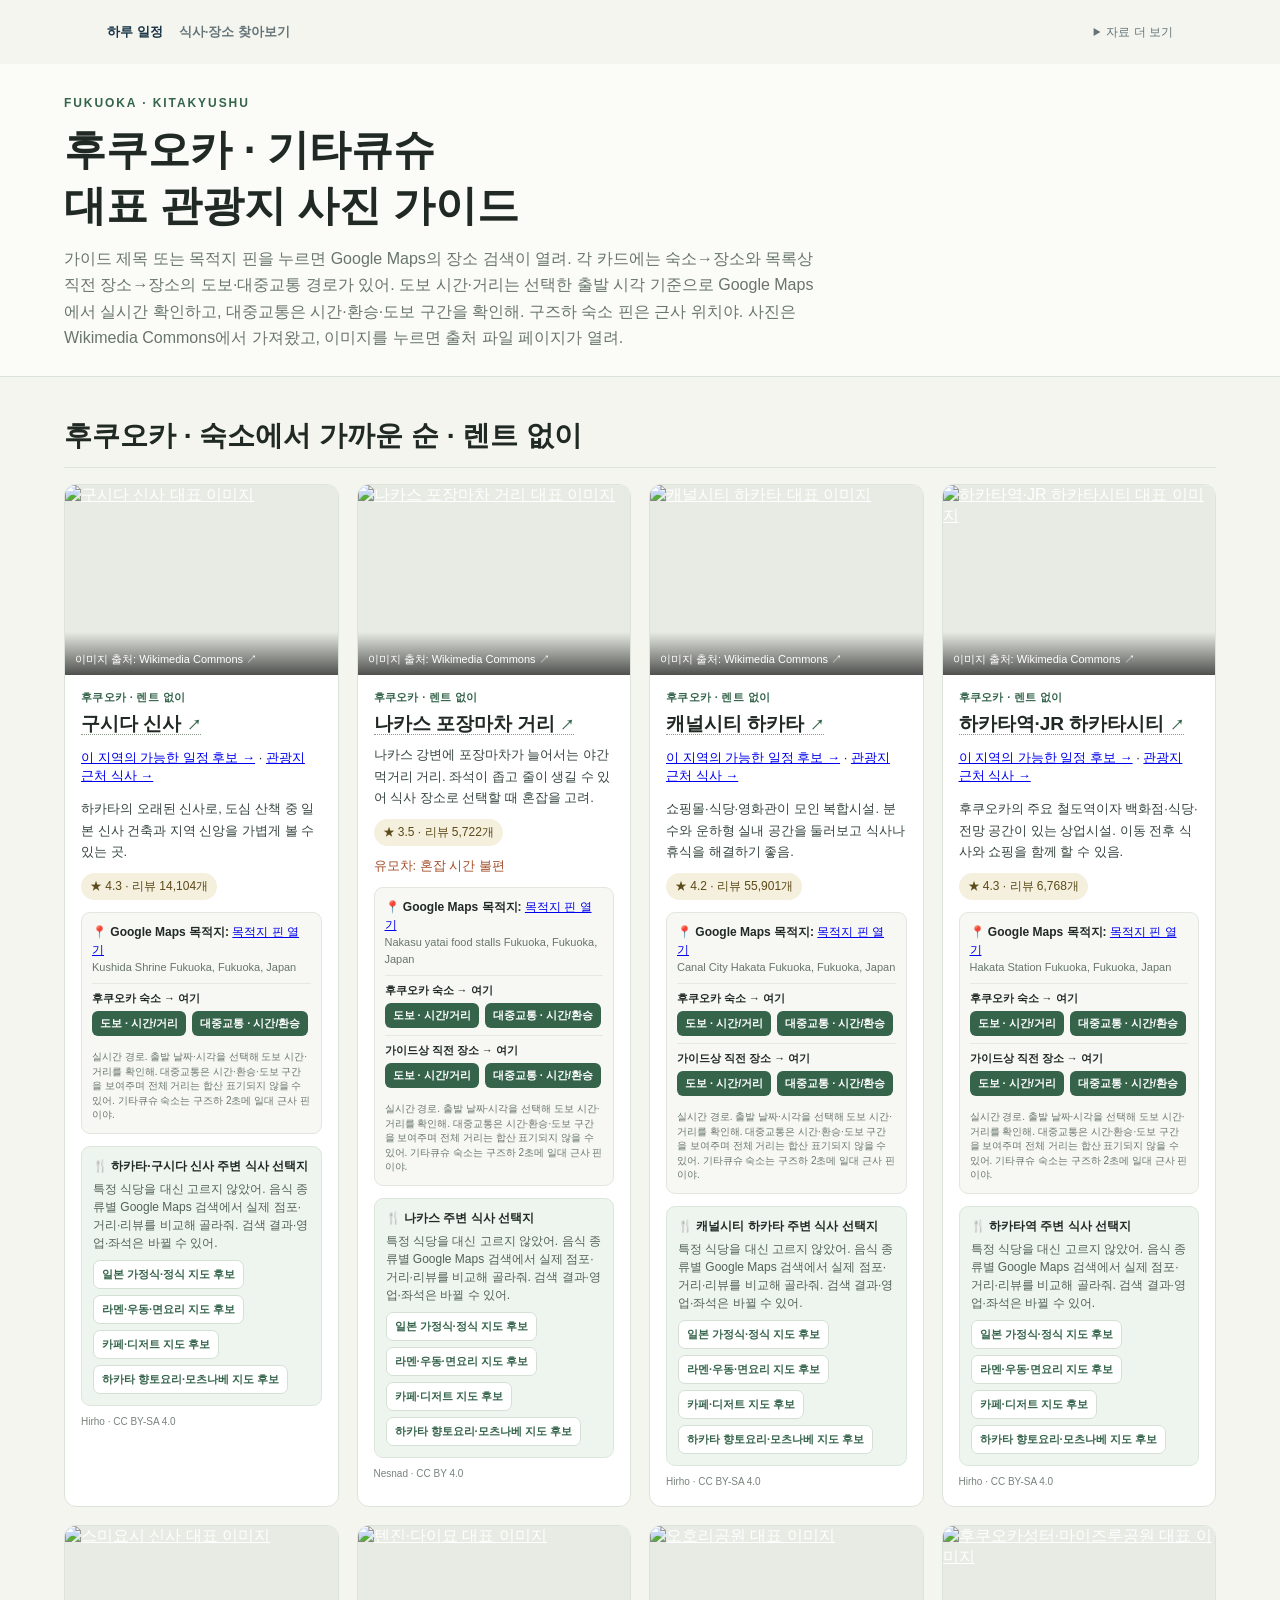
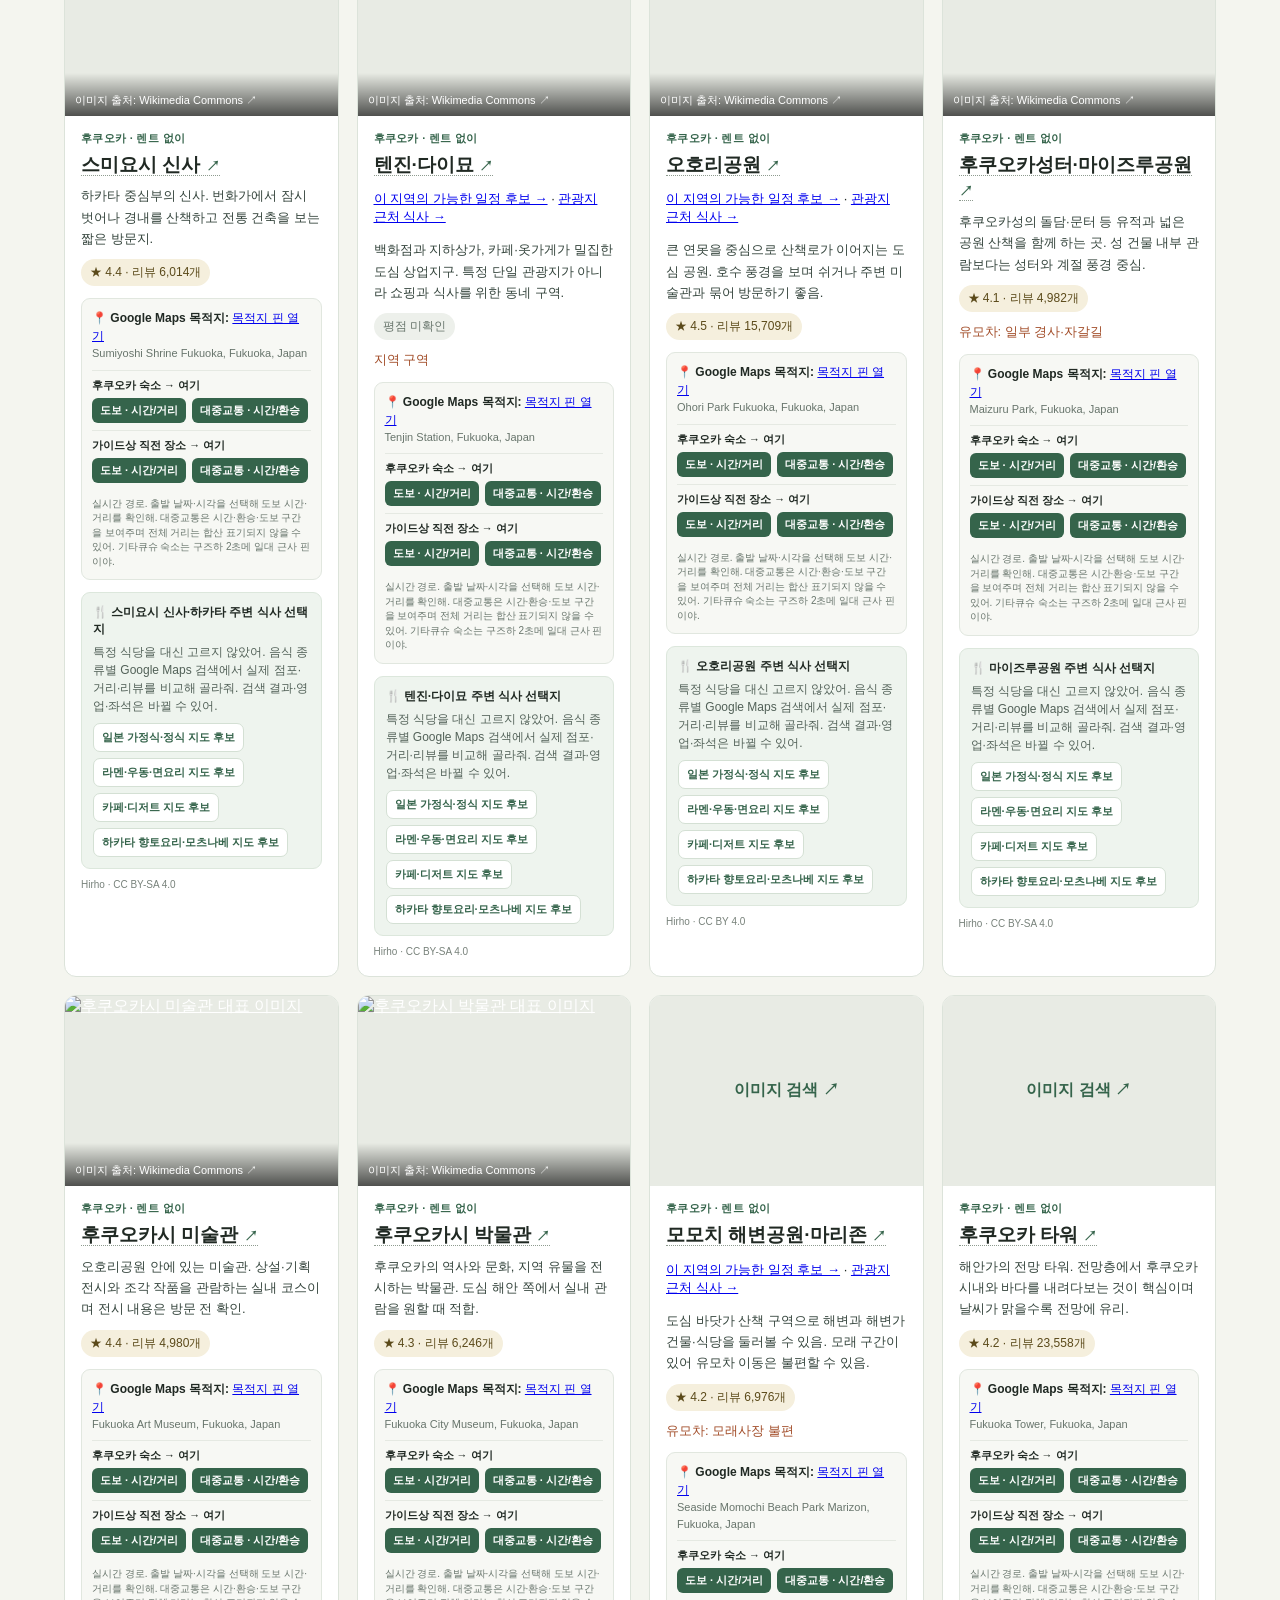
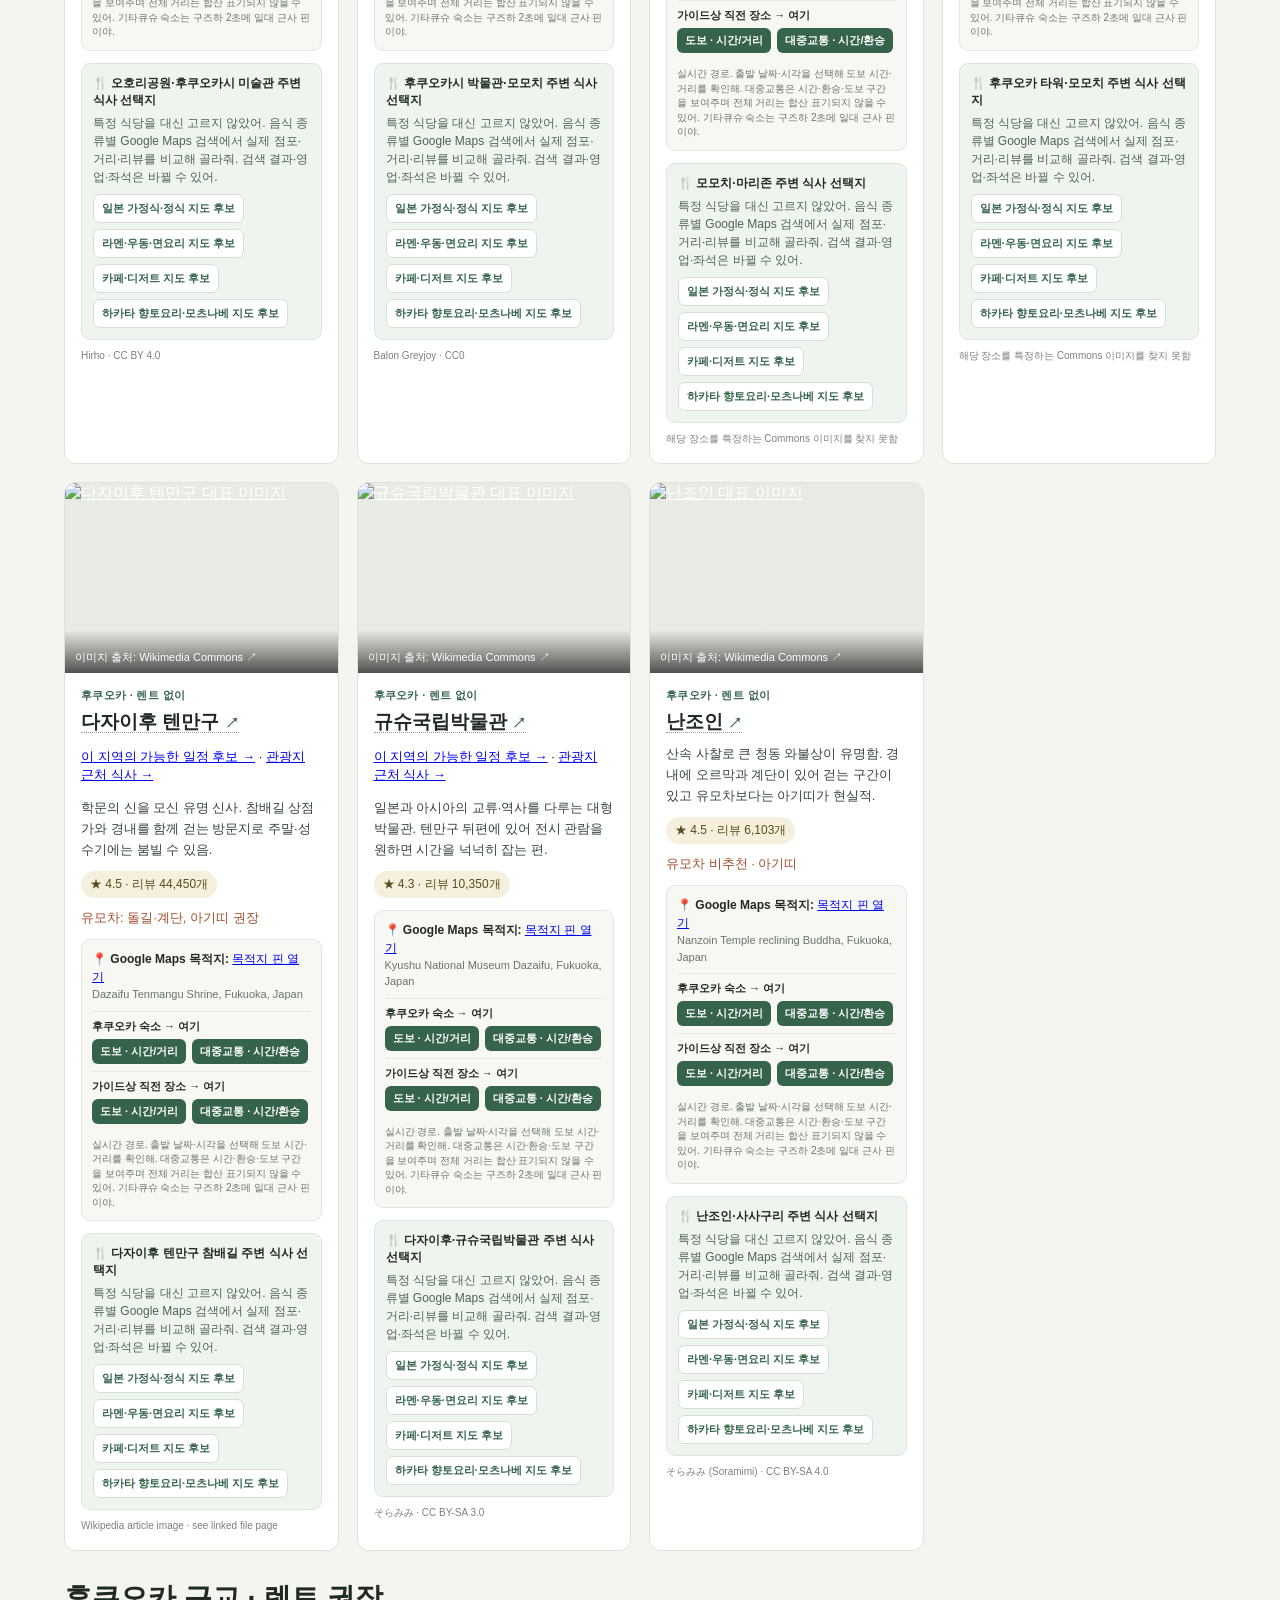
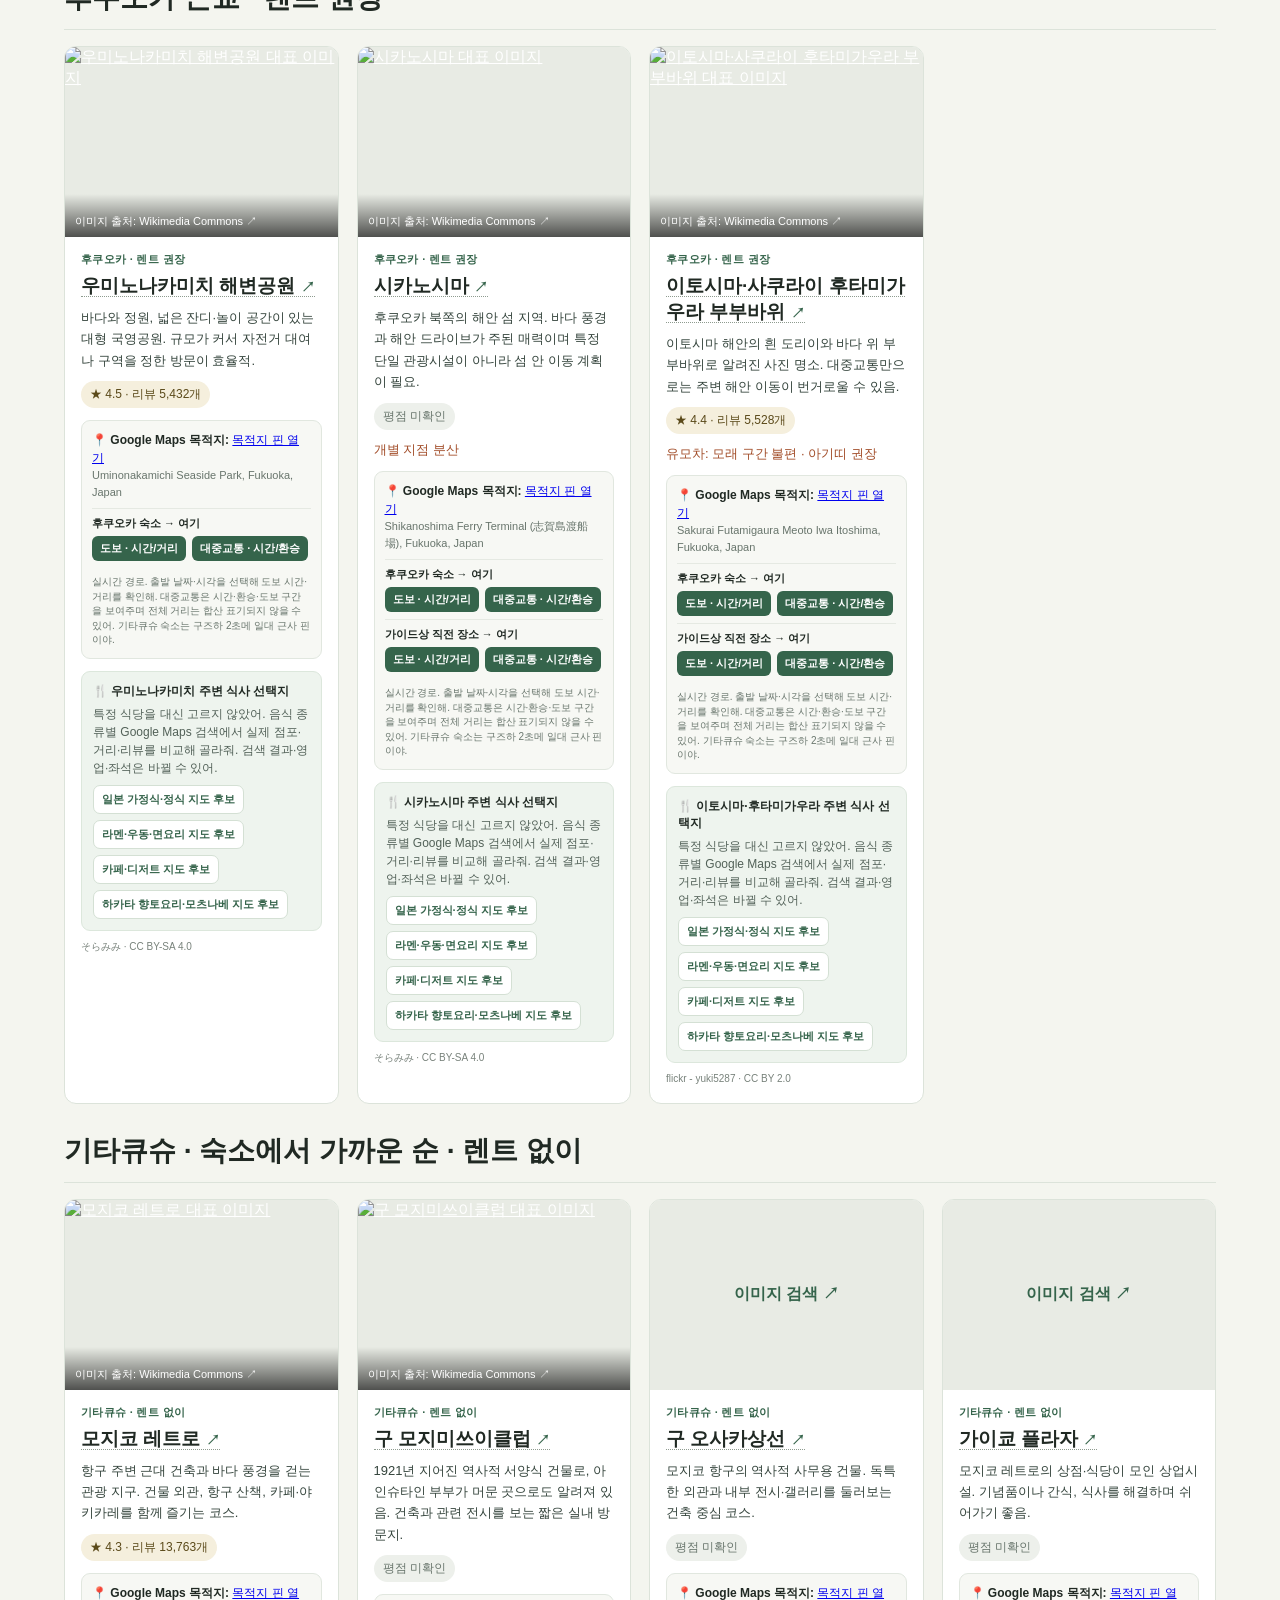
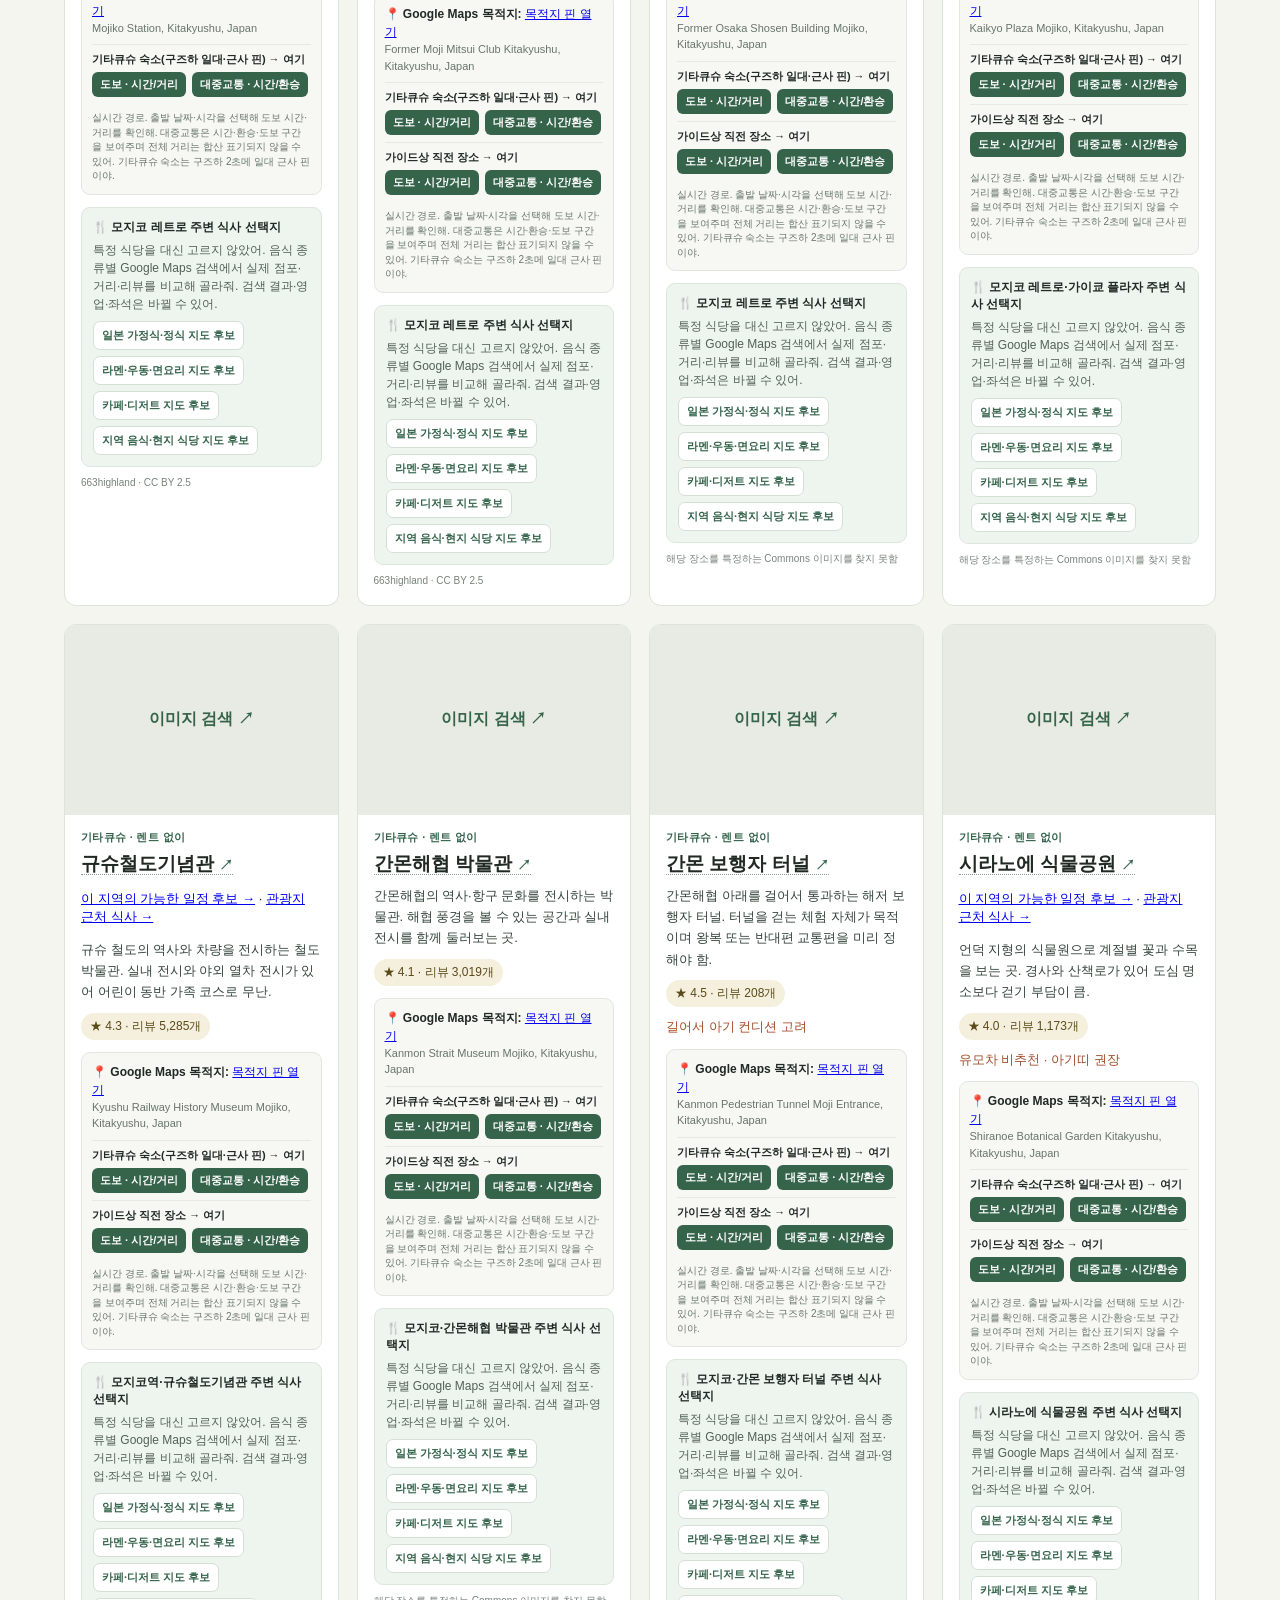
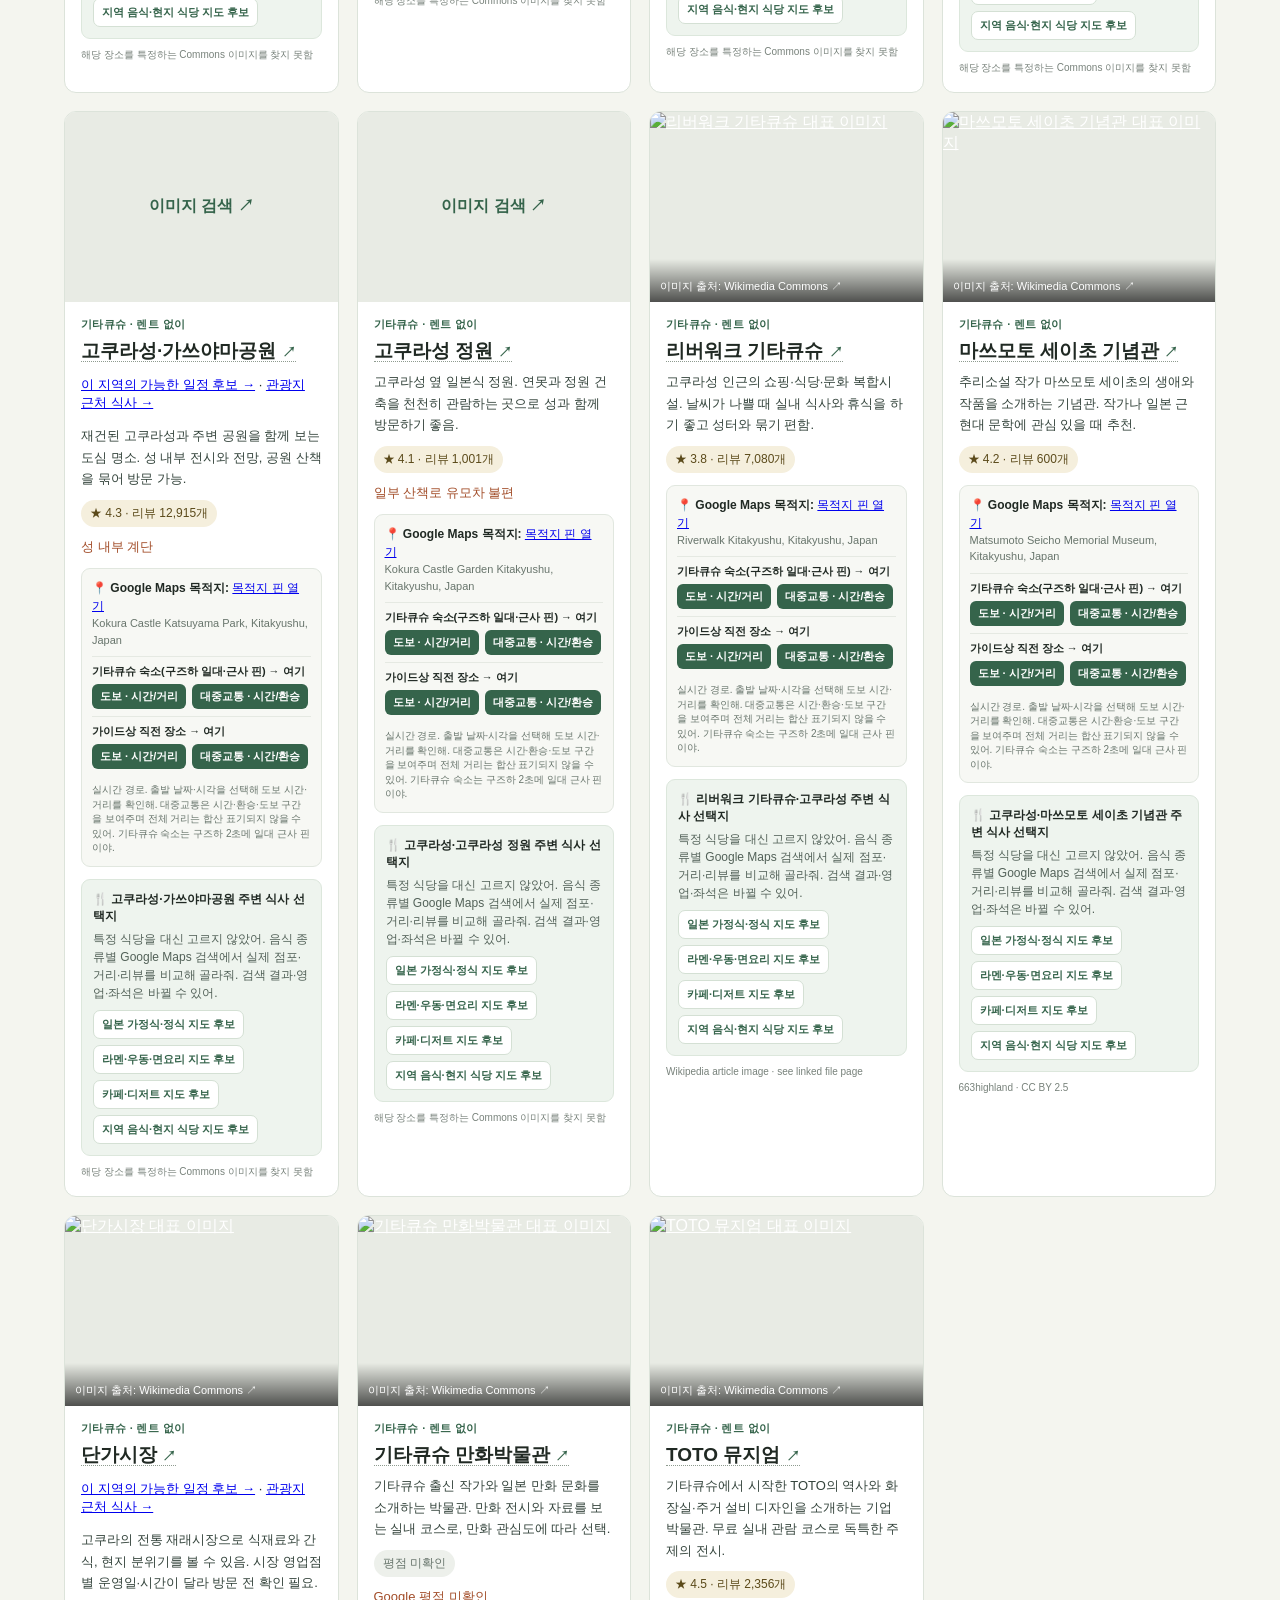
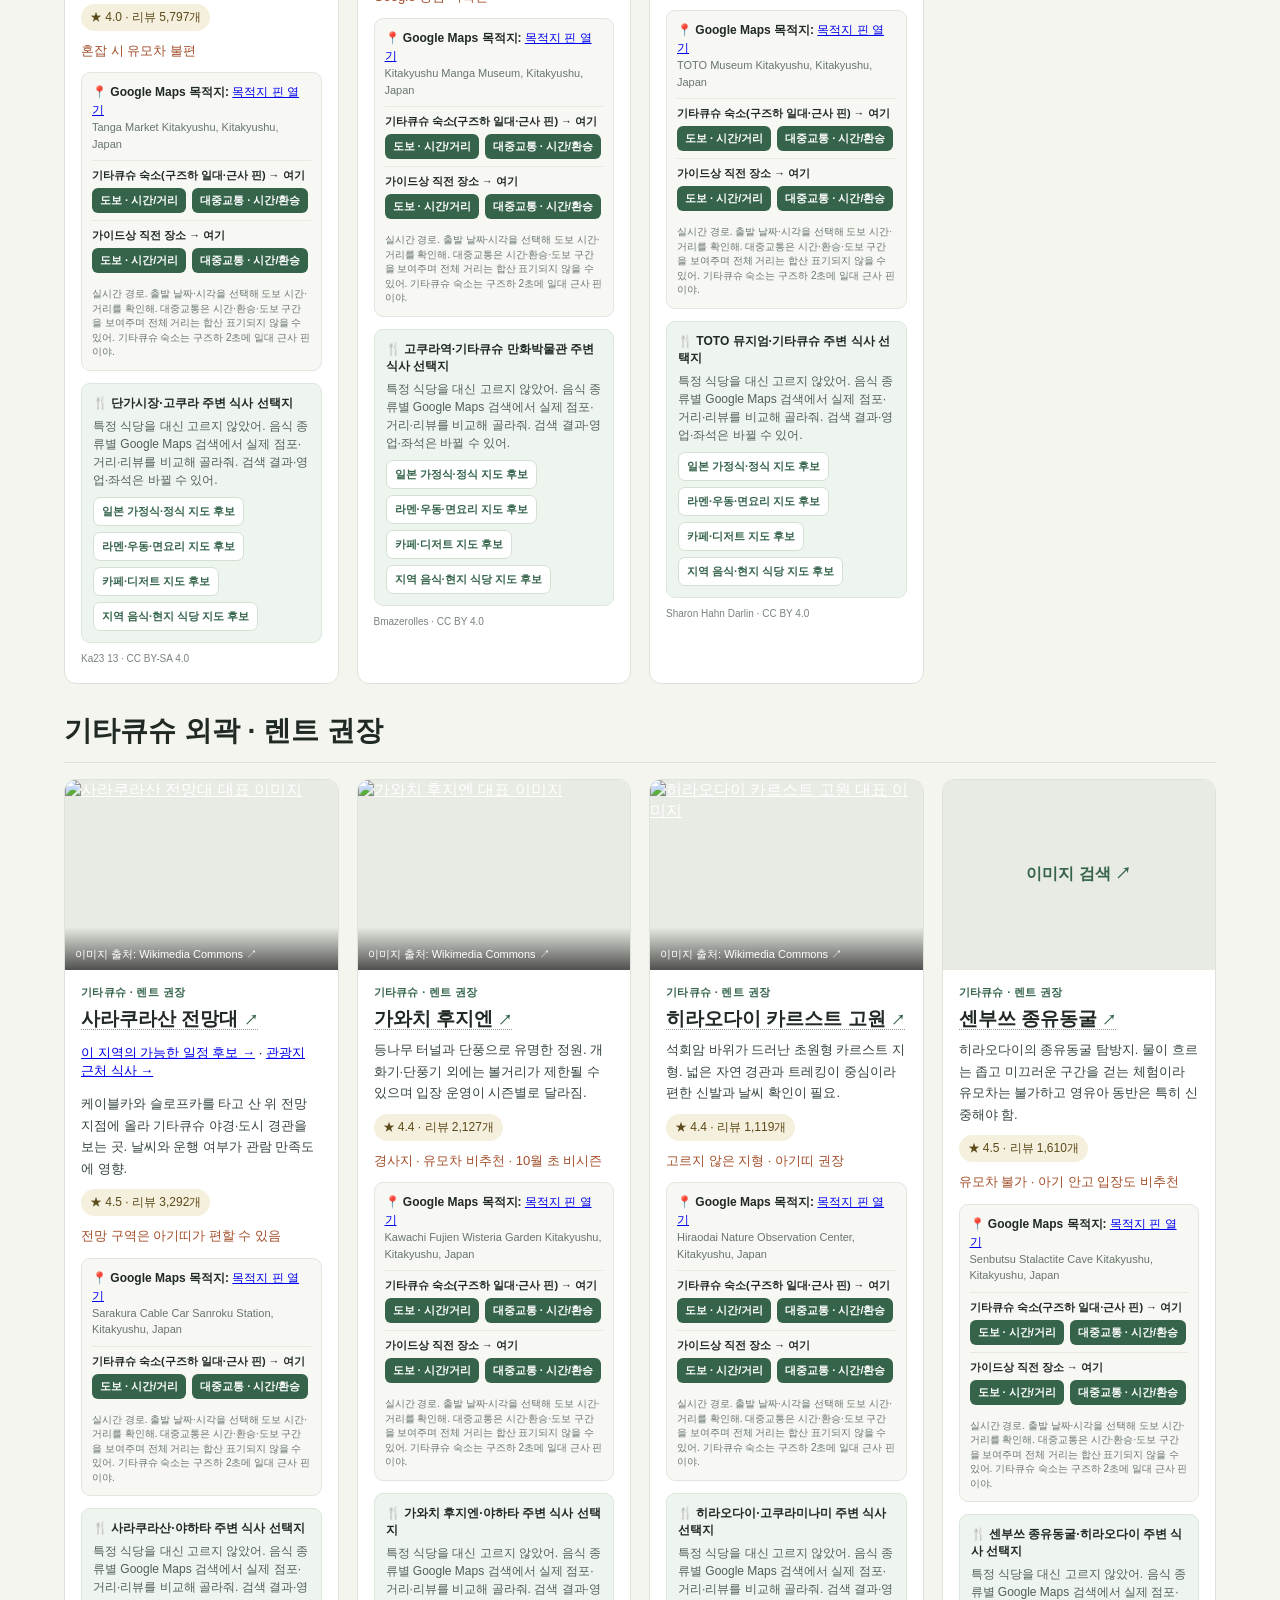
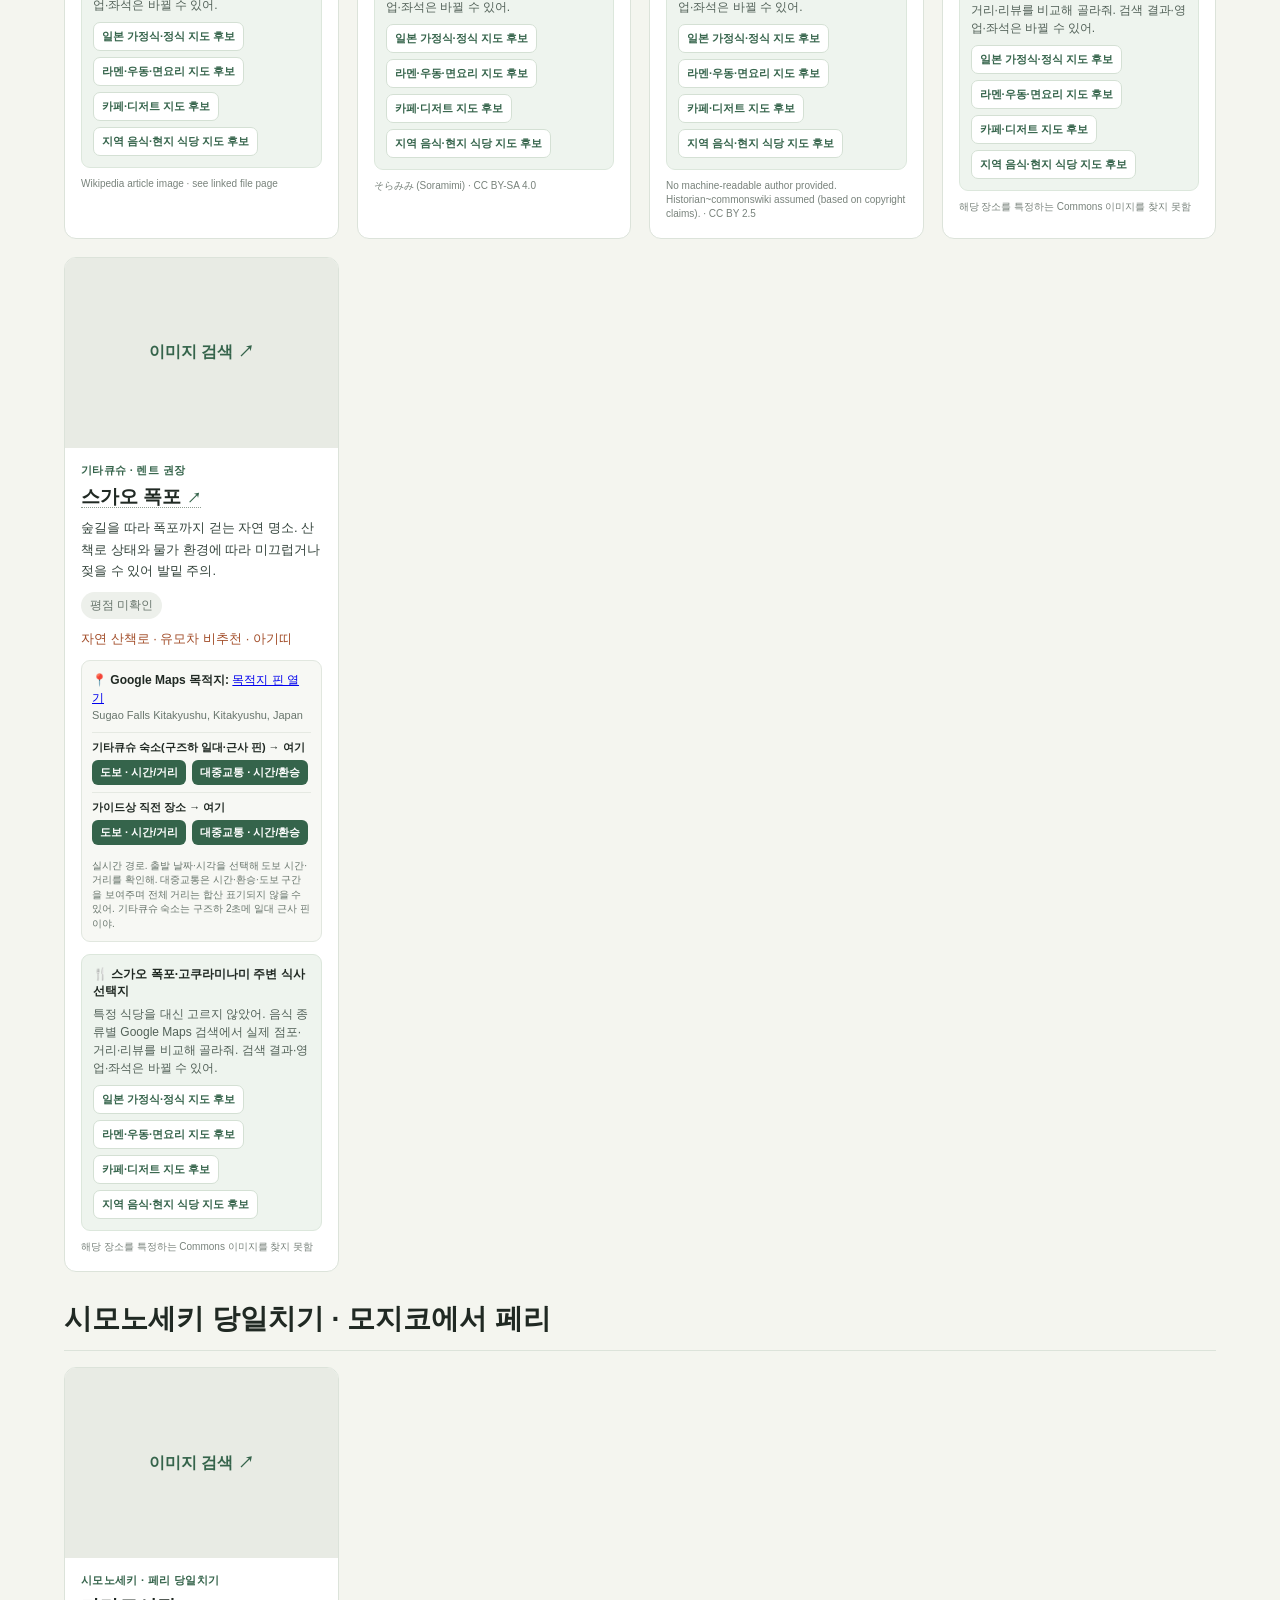
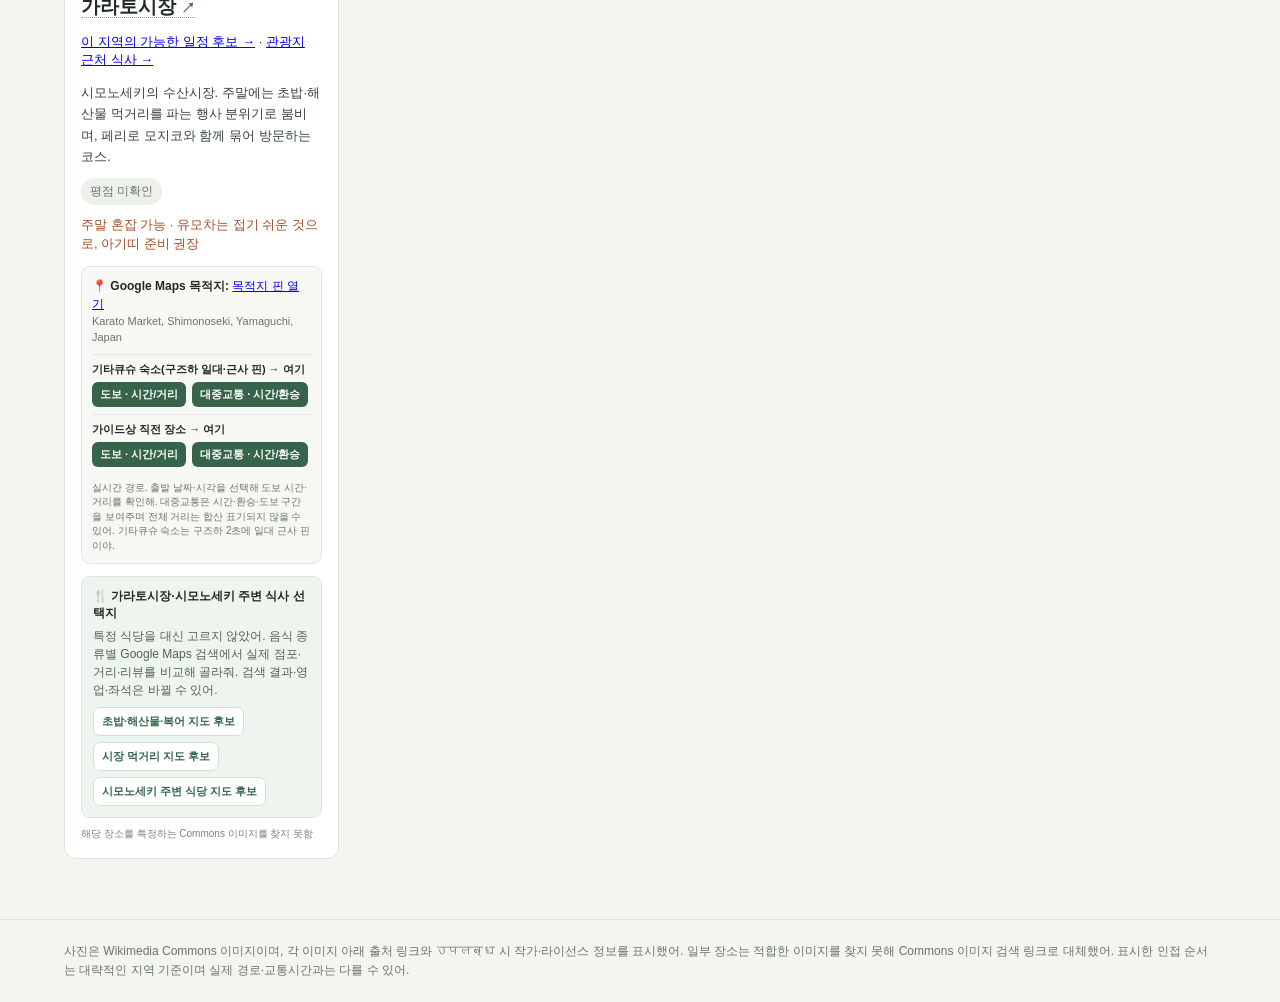
==== commit 8db1e344: "Make day-by-day travel plans the primary experience" ====
--- a/attractions.html
+++ b/attractions.html
@@ -1,4 +1,4 @@
 <!doctype html><html lang="ko"><head><meta charset="utf-8"><meta name="viewport" content="width=device-width,initial-scale=1"><title>후쿠오카·기타큐슈 대표 관광지 사진 가이드</title><style>
 :root{--ink:#202923;--muted:#68756c;--line:#dce3da;--paper:#f4f5ef;--accent:#35644b}*{box-sizing:border-box}body{margin:0;background:var(--paper);color:var(--ink);font-family:-apple-system,BlinkMacSystemFont,"Hiragino Kaku Gothic ProN","Yu Gothic",sans-serif}header{padding:32px clamp(18px,5vw,70px) 24px;border-bottom:1px solid var(--line);background:#fbfcf8}header .eyebrow{font-size:12px;letter-spacing:.16em;text-transform:uppercase;color:var(--accent);font-weight:700}h1{font-size:clamp(20px,3vw,28px);margin:0 0 16px}header h1{font-size:clamp(27px,4vw,42px);margin:12px 0}header p{max-width:760px;color:var(--muted);line-height:1.65;margin:0}.map-place-link{color:inherit;text-decoration:none;border-bottom:1px dotted #8e9b8f}.map-place-link span{color:var(--accent);font-size:.72em}.map-place-link:hover{color:var(--accent);border-bottom-style:solid}main{padding:12px clamp(18px,5vw,70px) 60px}section{padding-top:28px}section h1{padding-bottom:12px;border-bottom:1px solid var(--line)}.grid{display:grid;grid-template-columns:repeat(auto-fill,minmax(min(100%,270px),1fr));gap:18px}.item{overflow:hidden;background:#fff;border:1px solid var(--line);border-radius:12px}.media{height:190px;background:#e8ebe4}.photo{display:block;height:100%;position:relative;color:#fff}.photo img{display:block;width:100%;height:100%;object-fit:cover}.photo span{position:absolute;bottom:0;left:0;right:0;padding:20px 10px 8px;background:linear-gradient(transparent,rgba(0,0,0,.66));font-size:11px}.no-photo{display:flex;height:100%;align-items:center;justify-content:center;color:var(--accent);text-decoration:none;font-weight:600}.body{padding:15px 16px 17px}.meta{font-size:11px;color:var(--accent);font-weight:700;letter-spacing:.03em}.body h2{font-size:19px;line-height:1.35;margin:6px 0 8px}.rating{display:inline-block;font-size:12px;color:#5b4a1a;background:#f5efdd;border-radius:20px;padding:5px 9px}.muted{color:#68756c;background:#edf0eb}.note{font-size:13px;line-height:1.5;color:#a24d29;margin:10px 0 0}.body small{display:block;color:#78827b;font-size:10px;line-height:1.4;margin-top:9px;overflow-wrap:anywhere}footer{padding:22px clamp(18px,5vw,70px);border-top:1px solid var(--line);font-size:12px;color:var(--muted);line-height:1.6}a:focus-visible{outline:3px solid #35644b;outline-offset:3px}@media(max-width:600px){.media{height:210px}.grid{gap:12px}}
 .description{font-size:13px;line-height:1.65;color:#34443c;margin:8px 0 10px}
-.page-nav{display:flex;gap:10px;flex-wrap:wrap;padding:14px clamp(18px,5vw,70px);background:#fbfcf8;border-bottom:1px solid var(--line)}.page-nav a{display:inline-block;border:1px solid var(--line);border-radius:999px;padding:7px 13px;background:#fff;color:var(--accent);font-size:13px;font-weight:650;text-decoration:none}.page-nav a[aria-current="page"]{background:var(--accent);border-color:var(--accent);color:#fff}.route-panel{margin-top:12px;padding:10px;background:#f7f8f4;border:1px solid #e1e7df;border-radius:9px}.route-target{font-size:12px;line-height:1.5;margin-bottom:8px}.route-target>span{display:block;color:#68756c;font-size:11px;overflow-wrap:anywhere}.route-row{padding:7px 0;border-top:1px solid #e5e9e2;font-size:11px}.route-row>b{display:block;margin-bottom:5px}.route-row>span{display:flex;gap:6px;flex-wrap:wrap}.route-btn{display:inline-block;padding:5px 8px;border-radius:6px;background:#35644b;color:#fff;text-decoration:none;font-weight:650}.route-panel small{display:block;color:#68756c;font-size:10px;line-height:1.45;margin-top:7px}.food-panel{margin-top:12px;padding:11px;background:#eef4ee;border:1px solid #dce7dc;border-radius:9px;font-size:12px}.food-panel p{margin:5px 0 8px;color:#526158;line-height:1.5}.food-links{display:flex;flex-wrap:wrap;gap:6px}.food-btn{display:inline-block;padding:6px 8px;background:#fff;border:1px solid #d4e0d4;border-radius:7px;color:#35644b;text-decoration:none;font-weight:650;font-size:11px}</style><link rel="stylesheet" href="planner/navigation.css?v=20261007-dining-guide-1"></head><body><nav class="category-nav" aria-label="여행 가이드 주요 카테고리"><a href="index.html"><span class="category-icon" aria-hidden="true">🗓</span><span><strong>추천 코스</strong><small>하루 전체 동선·시간표</small></span></a><a href="attractions.html" aria-current="page"><span class="category-icon" aria-hidden="true">📷</span><span><strong>관광지 사진·상세</strong><small>풍경·볼거리·접근 정보</small></span></a><a href="restaurants.html"><span class="category-icon" aria-hidden="true">🍽</span><span><strong>관광지 근처 식사</strong><small>사진·대표 메뉴·Google 후기</small></span></a><a href="manual.html"><span class="category-icon" aria-hidden="true">🧭</span><span><strong>직접 조합 · 고급</strong><small>출발·마감에 맞춰 선택</small></span></a><a href="itinerary-reference.html"><span class="category-icon" aria-hidden="true">📚</span><span><strong>기존 자료</strong><small>기존 일정·교통·식당 기록</small></span></a></nav><header><div class="eyebrow">FUKUOKA · KITAKYUSHU</div><h1>후쿠오카 · 기타큐슈<br>대표 관광지 사진 가이드</h1><p>가이드 제목 또는 목적지 핀을 누르면 Google Maps의 장소 검색이 열려. 각 카드에는 숙소→장소와 목록상 직전 장소→장소의 도보·대중교통 경로가 있어. 도보 시간·거리는 선택한 출발 시각 기준으로 Google Maps에서 실시간 확인하고, 대중교통은 시간·환승·도보 구간을 확인해. 구즈하 숙소 핀은 근사 위치야. 사진은 Wikimedia Commons에서 가져왔고, 이미지를 누르면 출처 파일 페이지가 열려.</p></header><main><section><h1>후쿠오카 · 숙소에서 가까운 순 · 렌트 없이</h1><div class="grid"><article class="item" data-city="후쿠오카" data-mode="렌트 없이"><div class="media"><a class="photo" href="https://commons.wikimedia.org/wiki/File:Kushida_Shrine_Kair%C5%8D_1-41_Kami-kawabatamachi_Hakata-ku_Fukuoka_20231128.jpg" target="_blank" rel="noreferrer"><img loading="lazy" src="https://thumb.wikimedia.org/wikipedia/commons/thumb/6/61/Kushida_Shrine_Kair%C5%8D_1-41_Kami-kawabatamachi_Hakata-ku_Fukuoka_20231128.jpg/1280px-Kushida_Shrine_Kair%C5%8D_1-41_Kami-kawabatamachi_Hakata-ku_Fukuoka_20231128.jpg?utm_source=commons.wikimedia.org&amp;utm_campaign=imageinfo&amp;utm_content=thumbnail" alt="구시다 신사 대표 이미지"><span>이미지 출처: Wikimedia Commons ↗</span></a></div><div class="body"><div class="meta">후쿠오카 · 렌트 없이</div><h2><a class="map-place-link" href="https://www.google.com/maps/search/?api=1&amp;query=Kushida%20Shrine%20Fukuoka%2C%20Fukuoka%2C%20Japan" target="_blank" rel="noopener noreferrer" title="Kushida Shrine Fukuoka, Fukuoka, Japan">구시다 신사 <span aria-hidden="true">↗</span></a></h2><p style="font-size:13px"><a href="itinerary.html?zone=hakata">이 지역의 가능한 일정 후보 →</a> · <a href="restaurants.html?zone=hakata">관광지 근처 식사 →</a></p><p class="description">하카타의 오래된 신사로, 도심 산책 중 일본 신사 건축과 지역 신앙을 가볍게 볼 수 있는 곳.</p><span class="rating">★ 4.3 · 리뷰 14,104개</span><div class="route-panel"><div class="route-target"><b>📍 Google Maps 목적지:</b> <a class="pin-link" href="https://www.google.com/maps/search/?api=1&amp;query=Kushida%20Shrine%20Fukuoka%2C%20Fukuoka%2C%20Japan" target="_blank" rel="noopener noreferrer">목적지 핀 열기</a><span>Kushida Shrine Fukuoka, Fukuoka, Japan</span></div><div class="route-row"><b>후쿠오카 숙소 → 여기</b><span><a class="route-btn" href="https://www.google.com/maps/dir/?api=1&amp;origin=GRAND%20BASE%20Hakata%20Gofuku%2C%207-7%20Kamigofukumachi%2C%20Hakata%20Ward%2C%20Fukuoka%2C%20Japan&amp;destination=Kushida%20Shrine%20Fukuoka%2C%20Fukuoka%2C%20Japan&amp;travelmode=walking" target="_blank" rel="noopener noreferrer">도보 · 시간/거리</a><a class="route-btn" href="https://www.google.com/maps/dir/?api=1&amp;origin=GRAND%20BASE%20Hakata%20Gofuku%2C%207-7%20Kamigofukumachi%2C%20Hakata%20Ward%2C%20Fukuoka%2C%20Japan&amp;destination=Kushida%20Shrine%20Fukuoka%2C%20Fukuoka%2C%20Japan&amp;travelmode=transit" target="_blank" rel="noopener noreferrer">대중교통 · 시간/환승</a></span></div><small>실시간 경로. 출발 날짜·시각을 선택해 도보 시간·거리를 확인해. 대중교통은 시간·환승·도보 구간을 보여주며 전체 거리는 합산 표기되지 않을 수 있어. 기타큐슈 숙소는 구즈하 2초메 일대 근사 핀이야.</small></div><div class="food-panel"><b>🍴 하카타·구시다 신사 주변 식사 선택지</b><p>특정 식당을 대신 고르지 않았어. 음식 종류별 Google Maps 검색에서 실제 점포·거리·리뷰를 비교해 골라줘. 검색 결과·영업·좌석은 바뀔 수 있어.</p><div class="food-links"><a class="food-btn" href="https://www.google.com/maps/search/?api=1&amp;query=%EC%9D%BC%EB%B3%B8%20%EA%B0%80%EC%A0%95%EC%8B%9D%C2%B7%EC%A0%95%EC%8B%9D%20near%20%ED%95%98%EC%B9%B4%ED%83%80%C2%B7%EA%B5%AC%EC%8B%9C%EB%8B%A4%20%EC%8B%A0%EC%82%AC%2C%20Fukuoka" target="_blank" rel="noopener noreferrer">일본 가정식·정식 지도 후보</a><a class="food-btn" href="https://www.google.com/maps/search/?api=1&amp;query=%EB%9D%BC%EB%A9%98%C2%B7%EC%9A%B0%EB%8F%99%C2%B7%EB%A9%B4%EC%9A%94%EB%A6%AC%20near%20%ED%95%98%EC%B9%B4%ED%83%80%C2%B7%EA%B5%AC%EC%8B%9C%EB%8B%A4%20%EC%8B%A0%EC%82%AC%2C%20Fukuoka" target="_blank" rel="noopener noreferrer">라멘·우동·면요리 지도 후보</a><a class="food-btn" href="https://www.google.com/maps/search/?api=1&amp;query=%EC%B9%B4%ED%8E%98%C2%B7%EB%94%94%EC%A0%80%ED%8A%B8%20near%20%ED%95%98%EC%B9%B4%ED%83%80%C2%B7%EA%B5%AC%EC%8B%9C%EB%8B%A4%20%EC%8B%A0%EC%82%AC%2C%20Fukuoka" target="_blank" rel="noopener noreferrer">카페·디저트 지도 후보</a><a class="food-btn" href="https://www.google.com/maps/search/?api=1&amp;query=%ED%95%98%EC%B9%B4%ED%83%80%20%ED%96%A5%ED%86%A0%EC%9A%94%EB%A6%AC%C2%B7%EB%AA%A8%EC%B8%A0%EB%82%98%EB%B2%A0%20near%20%ED%95%98%EC%B9%B4%ED%83%80%C2%B7%EA%B5%AC%EC%8B%9C%EB%8B%A4%20%EC%8B%A0%EC%82%AC%2C%20Fukuoka" target="_blank" rel="noopener noreferrer">하카타 향토요리·모츠나베 지도 후보</a></div></div><small>Hirho · CC BY-SA 4.0</small></div></article><article class="item" data-city="후쿠오카" data-mode="렌트 없이"><div class="media"><a class="photo" href="https://commons.wikimedia.org/wiki/File:Hakata_yatai_and_yatai_food_-_2024_Sept_24_various.jpeg" target="_blank" rel="noreferrer"><img loading="lazy" src="https://thumb.wikimedia.org/wikipedia/commons/thumb/a/a2/Hakata_yatai_and_yatai_food_-_2024_Sept_24_various.jpeg/1280px-Hakata_yatai_and_yatai_food_-_2024_Sept_24_various.jpeg?utm_source=commons.wikimedia.org&amp;utm_campaign=imageinfo&amp;utm_content=thumbnail" alt="나카스 포장마차 거리 대표 이미지"><span>이미지 출처: Wikimedia Commons ↗</span></a></div><div class="body"><div class="meta">후쿠오카 · 렌트 없이</div><h2><a class="map-place-link" href="https://www.google.com/maps/search/?api=1&amp;query=Nakasu%20yatai%20food%20stalls%20Fukuoka%2C%20Fukuoka%2C%20Japan" target="_blank" rel="noopener noreferrer" title="Nakasu yatai food stalls Fukuoka, Fukuoka, Japan">나카스 포장마차 거리 <span aria-hidden="true">↗</span></a></h2><p class="description">나카스 강변에 포장마차가 늘어서는 야간 먹거리 거리. 좌석이 좁고 줄이 생길 수 있어 식사 장소로 선택할 때 혼잡을 고려.</p><span class="rating">★ 3.5 · 리뷰 5,722개</span><p class="note">유모차: 혼잡 시간 불편</p><div class="route-panel"><div class="route-target"><b>📍 Google Maps 목적지:</b> <a class="pin-link" href="https://www.google.com/maps/search/?api=1&amp;query=Nakasu%20yatai%20food%20stalls%20Fukuoka%2C%20Fukuoka%2C%20Japan" target="_blank" rel="noopener noreferrer">목적지 핀 열기</a><span>Nakasu yatai food stalls Fukuoka, Fukuoka, Japan</span></div><div class="route-row"><b>후쿠오카 숙소 → 여기</b><span><a class="route-btn" href="https://www.google.com/maps/dir/?api=1&amp;origin=GRAND%20BASE%20Hakata%20Gofuku%2C%207-7%20Kamigofukumachi%2C%20Hakata%20Ward%2C%20Fukuoka%2C%20Japan&amp;destination=Nakasu%20yatai%20food%20stalls%20Fukuoka%2C%20Fukuoka%2C%20Japan&amp;travelmode=walking" target="_blank" rel="noopener noreferrer">도보 · 시간/거리</a><a class="route-btn" href="https://www.google.com/maps/dir/?api=1&amp;origin=GRAND%20BASE%20Hakata%20Gofuku%2C%207-7%20Kamigofukumachi%2C%20Hakata%20Ward%2C%20Fukuoka%2C%20Japan&amp;destination=Nakasu%20yatai%20food%20stalls%20Fukuoka%2C%20Fukuoka%2C%20Japan&amp;travelmode=transit" target="_blank" rel="noopener noreferrer">대중교통 · 시간/환승</a></span></div><div class="route-row"><b>가이드상 직전 장소 → 여기</b><span><a class="route-btn" href="https://www.google.com/maps/dir/?api=1&amp;origin=Kushida%20Shrine%20Fukuoka%2C%20Fukuoka%2C%20Japan&amp;destination=Nakasu%20yatai%20food%20stalls%20Fukuoka%2C%20Fukuoka%2C%20Japan&amp;travelmode=walking" target="_blank" rel="noopener noreferrer">도보 · 시간/거리</a><a class="route-btn" href="https://www.google.com/maps/dir/?api=1&amp;origin=Kushida%20Shrine%20Fukuoka%2C%20Fukuoka%2C%20Japan&amp;destination=Nakasu%20yatai%20food%20stalls%20Fukuoka%2C%20Fukuoka%2C%20Japan&amp;travelmode=transit" target="_blank" rel="noopener noreferrer">대중교통 · 시간/환승</a></span></div><small>실시간 경로. 출발 날짜·시각을 선택해 도보 시간·거리를 확인해. 대중교통은 시간·환승·도보 구간을 보여주며 전체 거리는 합산 표기되지 않을 수 있어. 기타큐슈 숙소는 구즈하 2초메 일대 근사 핀이야.</small></div><div class="food-panel"><b>🍴 나카스 주변 식사 선택지</b><p>특정 식당을 대신 고르지 않았어. 음식 종류별 Google Maps 검색에서 실제 점포·거리·리뷰를 비교해 골라줘. 검색 결과·영업·좌석은 바뀔 수 있어.</p><div class="food-links"><a class="food-btn" href="https://www.google.com/maps/search/?api=1&amp;query=%EC%9D%BC%EB%B3%B8%20%EA%B0%80%EC%A0%95%EC%8B%9D%C2%B7%EC%A0%95%EC%8B%9D%20near%20%EB%82%98%EC%B9%B4%EC%8A%A4%2C%20Fukuoka" target="_blank" rel="noopener noreferrer">일본 가정식·정식 지도 후보</a><a class="food-btn" href="https://www.google.com/maps/search/?api=1&amp;query=%EB%9D%BC%EB%A9%98%C2%B7%EC%9A%B0%EB%8F%99%C2%B7%EB%A9%B4%EC%9A%94%EB%A6%AC%20near%20%EB%82%98%EC%B9%B4%EC%8A%A4%2C%20Fukuoka" target="_blank" rel="noopener noreferrer">라멘·우동·면요리 지도 후보</a><a class="food-btn" href="https://www.google.com/maps/search/?api=1&amp;query=%EC%B9%B4%ED%8E%98%C2%B7%EB%94%94%EC%A0%80%ED%8A%B8%20near%20%EB%82%98%EC%B9%B4%EC%8A%A4%2C%20Fukuoka" target="_blank" rel="noopener noreferrer">카페·디저트 지도 후보</a><a class="food-btn" href="https://www.google.com/maps/search/?api=1&amp;query=%ED%95%98%EC%B9%B4%ED%83%80%20%ED%96%A5%ED%86%A0%EC%9A%94%EB%A6%AC%C2%B7%EB%AA%A8%EC%B8%A0%EB%82%98%EB%B2%A0%20near%20%EB%82%98%EC%B9%B4%EC%8A%A4%2C%20Fukuoka" target="_blank" rel="noopener noreferrer">하카타 향토요리·모츠나베 지도 후보</a></div></div><small>Nesnad · CC BY 4.0</small></div></article><article class="item" data-city="후쿠오카" data-mode="렌트 없이"><div class="media"><a class="photo" href="https://commons.wikimedia.org/wiki/File:Canal_City_Fukuoka_Washington_Hotel_2-20_Sumiyoshi_1-ch%C5%8Dme_Hakata-ku_Fukuoka_20240520.jpg" target="_blank" rel="noreferrer"><img loading="lazy" src="https://thumb.wikimedia.org/wikipedia/commons/thumb/2/24/Canal_City_Fukuoka_Washington_Hotel_2-20_Sumiyoshi_1-ch%C5%8Dme_Hakata-ku_Fukuoka_20240520.jpg/1280px-Canal_City_Fukuoka_Washington_Hotel_2-20_Sumiyoshi_1-ch%C5%8Dme_Hakata-ku_Fukuoka_20240520.jpg?utm_source=commons.wikimedia.org&amp;utm_campaign=imageinfo&amp;utm_content=thumbnail" alt="캐널시티 하카타 대표 이미지"><span>이미지 출처: Wikimedia Commons ↗</span></a></div><div class="body"><div class="meta">후쿠오카 · 렌트 없이</div><h2><a class="map-place-link" href="https://www.google.com/maps/search/?api=1&amp;query=Canal%20City%20Hakata%20Fukuoka%2C%20Fukuoka%2C%20Japan" target="_blank" rel="noopener noreferrer" title="Canal City Hakata Fukuoka, Fukuoka, Japan">캐널시티 하카타 <span aria-hidden="true">↗</span></a></h2><p style="font-size:13px"><a href="itinerary.html?zone=hakata">이 지역의 가능한 일정 후보 →</a> · <a href="restaurants.html?zone=hakata">관광지 근처 식사 →</a></p><p class="description">쇼핑몰·식당·영화관이 모인 복합시설. 분수와 운하형 실내 공간을 둘러보고 식사나 휴식을 해결하기 좋음.</p><span class="rating">★ 4.2 · 리뷰 55,901개</span><div class="route-panel"><div class="route-target"><b>📍 Google Maps 목적지:</b> <a class="pin-link" href="https://www.google.com/maps/search/?api=1&amp;query=Canal%20City%20Hakata%20Fukuoka%2C%20Fukuoka%2C%20Japan" target="_blank" rel="noopener noreferrer">목적지 핀 열기</a><span>Canal City Hakata Fukuoka, Fukuoka, Japan</span></div><div class="route-row"><b>후쿠오카 숙소 → 여기</b><span><a class="route-btn" href="https://www.google.com/maps/dir/?api=1&amp;origin=GRAND%20BASE%20Hakata%20Gofuku%2C%207-7%20Kamigofukumachi%2C%20Hakata%20Ward%2C%20Fukuoka%2C%20Japan&amp;destination=Canal%20City%20Hakata%20Fukuoka%2C%20Fukuoka%2C%20Japan&amp;travelmode=walking" target="_blank" rel="noopener noreferrer">도보 · 시간/거리</a><a class="route-btn" href="https://www.google.com/maps/dir/?api=1&amp;origin=GRAND%20BASE%20Hakata%20Gofuku%2C%207-7%20Kamigofukumachi%2C%20Hakata%20Ward%2C%20Fukuoka%2C%20Japan&amp;destination=Canal%20City%20Hakata%20Fukuoka%2C%20Fukuoka%2C%20Japan&amp;travelmode=transit" target="_blank" rel="noopener noreferrer">대중교통 · 시간/환승</a></span></div><div class="route-row"><b>가이드상 직전 장소 → 여기</b><span><a class="route-btn" href="https://www.google.com/maps/dir/?api=1&amp;origin=Nakasu%20yatai%20food%20stalls%20Fukuoka%2C%20Fukuoka%2C%20Japan&amp;destination=Canal%20City%20Hakata%20Fukuoka%2C%20Fukuoka%2C%20Japan&amp;travelmode=walking" target="_blank" rel="noopener noreferrer">도보 · 시간/거리</a><a class="route-btn" href="https://www.google.com/maps/dir/?api=1&amp;origin=Nakasu%20yatai%20food%20stalls%20Fukuoka%2C%20Fukuoka%2C%20Japan&amp;destination=Canal%20City%20Hakata%20Fukuoka%2C%20Fukuoka%2C%20Japan&amp;travelmode=transit" target="_blank" rel="noopener noreferrer">대중교통 · 시간/환승</a></span></div><small>실시간 경로. 출발 날짜·시각을 선택해 도보 시간·거리를 확인해. 대중교통은 시간·환승·도보 구간을 보여주며 전체 거리는 합산 표기되지 않을 수 있어. 기타큐슈 숙소는 구즈하 2초메 일대 근사 핀이야.</small></div><div class="food-panel"><b>🍴 캐널시티 하카타 주변 식사 선택지</b><p>특정 식당을 대신 고르지 않았어. 음식 종류별 Google Maps 검색에서 실제 점포·거리·리뷰를 비교해 골라줘. 검색 결과·영업·좌석은 바뀔 수 있어.</p><div class="food-links"><a class="food-btn" href="https://www.google.com/maps/search/?api=1&amp;query=%EC%9D%BC%EB%B3%B8%20%EA%B0%80%EC%A0%95%EC%8B%9D%C2%B7%EC%A0%95%EC%8B%9D%20near%20%EC%BA%90%EB%84%90%EC%8B%9C%ED%8B%B0%20%ED%95%98%EC%B9%B4%ED%83%80%2C%20Fukuoka" target="_blank" rel="noopener noreferrer">일본 가정식·정식 지도 후보</a><a class="food-btn" href="https://www.google.com/maps/search/?api=1&amp;query=%EB%9D%BC%EB%A9%98%C2%B7%EC%9A%B0%EB%8F%99%C2%B7%EB%A9%B4%EC%9A%94%EB%A6%AC%20near%20%EC%BA%90%EB%84%90%EC%8B%9C%ED%8B%B0%20%ED%95%98%EC%B9%B4%ED%83%80%2C%20Fukuoka" target="_blank" rel="noopener noreferrer">라멘·우동·면요리 지도 후보</a><a class="food-btn" href="https://www.google.com/maps/search/?api=1&amp;query=%EC%B9%B4%ED%8E%98%C2%B7%EB%94%94%EC%A0%80%ED%8A%B8%20near%20%EC%BA%90%EB%84%90%EC%8B%9C%ED%8B%B0%20%ED%95%98%EC%B9%B4%ED%83%80%2C%20Fukuoka" target="_blank" rel="noopener noreferrer">카페·디저트 지도 후보</a><a class="food-btn" href="https://www.google.com/maps/search/?api=1&amp;query=%ED%95%98%EC%B9%B4%ED%83%80%20%ED%96%A5%ED%86%A0%EC%9A%94%EB%A6%AC%C2%B7%EB%AA%A8%EC%B8%A0%EB%82%98%EB%B2%A0%20near%20%EC%BA%90%EB%84%90%EC%8B%9C%ED%8B%B0%20%ED%95%98%EC%B9%B4%ED%83%80%2C%20Fukuoka" target="_blank" rel="noopener noreferrer">하카타 향토요리·모츠나베 지도 후보</a></div></div><small>Hirho · CC BY-SA 4.0</small></div></article><article class="item" data-city="후쿠오카" data-mode="렌트 없이"><div class="media"><a class="photo" href="https://commons.wikimedia.org/wiki/File:Fukuoka_Center_Bldg_the_Sunplaza_and_Hakata_Station_West_12b_exit_Hakata-ekimae_2-ch%C5%8Dme_Hakata-ku_Fukuka_20250624.jpg" target="_blank" rel="noreferrer"><img loading="lazy" src="https://thumb.wikimedia.org/wikipedia/commons/thumb/4/4d/Fukuoka_Center_Bldg_the_Sunplaza_and_Hakata_Station_West_12b_exit_Hakata-ekimae_2-ch%C5%8Dme_Hakata-ku_Fukuka_20250624.jpg/1280px-Fukuoka_Center_Bldg_the_Sunplaza_and_Hakata_Station_West_12b_exit_Hakata-ekimae_2-ch%C5%8Dme_Hakata-ku_Fukuka_20250624.jpg?utm_source=commons.wikimedia.org&amp;utm_campaign=imageinfo&amp;utm_content=thumbnail" alt="하카타역·JR 하카타시티 대표 이미지"><span>이미지 출처: Wikimedia Commons ↗</span></a></div><div class="body"><div class="meta">후쿠오카 · 렌트 없이</div><h2><a class="map-place-link" href="https://www.google.com/maps/search/?api=1&amp;query=Hakata%20Station%20Fukuoka%2C%20Fukuoka%2C%20Japan" target="_blank" rel="noopener noreferrer" title="Hakata Station Fukuoka, Fukuoka, Japan">하카타역·JR 하카타시티 <span aria-hidden="true">↗</span></a></h2><p style="font-size:13px"><a href="itinerary.html?zone=hakata">이 지역의 가능한 일정 후보 →</a> · <a href="restaurants.html?zone=hakata">관광지 근처 식사 →</a></p><p class="description">후쿠오카의 주요 철도역이자 백화점·식당·전망 공간이 있는 상업시설. 이동 전후 식사와 쇼핑을 함께 할 수 있음.</p><span class="rating">★ 4.3 · 리뷰 6,768개</span><div class="route-panel"><div class="route-target"><b>📍 Google Maps 목적지:</b> <a class="pin-link" href="https://www.google.com/maps/search/?api=1&amp;query=Hakata%20Station%20Fukuoka%2C%20Fukuoka%2C%20Japan" target="_blank" rel="noopener noreferrer">목적지 핀 열기</a><span>Hakata Station Fukuoka, Fukuoka, Japan</span></div><div class="route-row"><b>후쿠오카 숙소 → 여기</b><span><a class="route-btn" href="https://www.google.com/maps/dir/?api=1&amp;origin=GRAND%20BASE%20Hakata%20Gofuku%2C%207-7%20Kamigofukumachi%2C%20Hakata%20Ward%2C%20Fukuoka%2C%20Japan&amp;destination=Hakata%20Station%20Fukuoka%2C%20Fukuoka%2C%20Japan&amp;travelmode=walking" target="_blank" rel="noopener noreferrer">도보 · 시간/거리</a><a class="route-btn" href="https://www.google.com/maps/dir/?api=1&amp;origin=GRAND%20BASE%20Hakata%20Gofuku%2C%207-7%20Kamigofukumachi%2C%20Hakata%20Ward%2C%20Fukuoka%2C%20Japan&amp;destination=Hakata%20Station%20Fukuoka%2C%20Fukuoka%2C%20Japan&amp;travelmode=transit" target="_blank" rel="noopener noreferrer">대중교통 · 시간/환승</a></span></div><div class="route-row"><b>가이드상 직전 장소 → 여기</b><span><a class="route-btn" href="https://www.google.com/maps/dir/?api=1&amp;origin=Canal%20City%20Hakata%20Fukuoka%2C%20Fukuoka%2C%20Japan&amp;destination=Hakata%20Station%20Fukuoka%2C%20Fukuoka%2C%20Japan&amp;travelmode=walking" target="_blank" rel="noopener noreferrer">도보 · 시간/거리</a><a class="route-btn" href="https://www.google.com/maps/dir/?api=1&amp;origin=Canal%20City%20Hakata%20Fukuoka%2C%20Fukuoka%2C%20Japan&amp;destination=Hakata%20Station%20Fukuoka%2C%20Fukuoka%2C%20Japan&amp;travelmode=transit" target="_blank" rel="noopener noreferrer">대중교통 · 시간/환승</a></span></div><small>실시간 경로. 출발 날짜·시각을 선택해 도보 시간·거리를 확인해. 대중교통은 시간·환승·도보 구간을 보여주며 전체 거리는 합산 표기되지 않을 수 있어. 기타큐슈 숙소는 구즈하 2초메 일대 근사 핀이야.</small></div><div class="food-panel"><b>🍴 하카타역 주변 식사 선택지</b><p>특정 식당을 대신 고르지 않았어. 음식 종류별 Google Maps 검색에서 실제 점포·거리·리뷰를 비교해 골라줘. 검색 결과·영업·좌석은 바뀔 수 있어.</p><div class="food-links"><a class="food-btn" href="https://www.google.com/maps/search/?api=1&amp;query=%EC%9D%BC%EB%B3%B8%20%EA%B0%80%EC%A0%95%EC%8B%9D%C2%B7%EC%A0%95%EC%8B%9D%20near%20%ED%95%98%EC%B9%B4%ED%83%80%EC%97%AD%2C%20Fukuoka" target="_blank" rel="noopener noreferrer">일본 가정식·정식 지도 후보</a><a class="food-btn" href="https://www.google.com/maps/search/?api=1&amp;query=%EB%9D%BC%EB%A9%98%C2%B7%EC%9A%B0%EB%8F%99%C2%B7%EB%A9%B4%EC%9A%94%EB%A6%AC%20near%20%ED%95%98%EC%B9%B4%ED%83%80%EC%97%AD%2C%20Fukuoka" target="_blank" rel="noopener noreferrer">라멘·우동·면요리 지도 후보</a><a class="food-btn" href="https://www.google.com/maps/search/?api=1&amp;query=%EC%B9%B4%ED%8E%98%C2%B7%EB%94%94%EC%A0%80%ED%8A%B8%20near%20%ED%95%98%EC%B9%B4%ED%83%80%EC%97%AD%2C%20Fukuoka" target="_blank" rel="noopener noreferrer">카페·디저트 지도 후보</a><a class="food-btn" href="https://www.google.com/maps/search/?api=1&amp;query=%ED%95%98%EC%B9%B4%ED%83%80%20%ED%96%A5%ED%86%A0%EC%9A%94%EB%A6%AC%C2%B7%EB%AA%A8%EC%B8%A0%EB%82%98%EB%B2%A0%20near%20%ED%95%98%EC%B9%B4%ED%83%80%EC%97%AD%2C%20Fukuoka" target="_blank" rel="noopener noreferrer">하카타 향토요리·모츠나베 지도 후보</a></div></div><small>Hirho · CC BY-SA 4.0</small></div></article><article class="item" data-city="후쿠오카" data-mode="렌트 없이"><div class="media"><a class="photo" href="https://commons.wikimedia.org/wiki/File:Sumiyoshi-jinja_the_information_board_Sumiyoshi_3-ch%C5%8Dme_Hakata-ku_Fukuoka_20241010_153045.jpg" target="_blank" rel="noreferrer"><img loading="lazy" src="https://thumb.wikimedia.org/wikipedia/commons/thumb/f/fe/Sumiyoshi-jinja_the_information_board_Sumiyoshi_3-ch%C5%8Dme_Hakata-ku_Fukuoka_20241010_153045.jpg/1280px-Sumiyoshi-jinja_the_information_board_Sumiyoshi_3-ch%C5%8Dme_Hakata-ku_Fukuoka_20241010_153045.jpg?utm_source=commons.wikimedia.org&amp;utm_campaign=imageinfo&amp;utm_content=thumbnail" alt="스미요시 신사 대표 이미지"><span>이미지 출처: Wikimedia Commons ↗</span></a></div><div class="body"><div class="meta">후쿠오카 · 렌트 없이</div><h2><a class="map-place-link" href="https://www.google.com/maps/search/?api=1&amp;query=Sumiyoshi%20Shrine%20Fukuoka%2C%20Fukuoka%2C%20Japan" target="_blank" rel="noopener noreferrer" title="Sumiyoshi Shrine Fukuoka, Fukuoka, Japan">스미요시 신사 <span aria-hidden="true">↗</span></a></h2><p class="description">하카타 중심부의 신사. 번화가에서 잠시 벗어나 경내를 산책하고 전통 건축을 보는 짧은 방문지.</p><span class="rating">★ 4.4 · 리뷰 6,014개</span><div class="route-panel"><div class="route-target"><b>📍 Google Maps 목적지:</b> <a class="pin-link" href="https://www.google.com/maps/search/?api=1&amp;query=Sumiyoshi%20Shrine%20Fukuoka%2C%20Fukuoka%2C%20Japan" target="_blank" rel="noopener noreferrer">목적지 핀 열기</a><span>Sumiyoshi Shrine Fukuoka, Fukuoka, Japan</span></div><div class="route-row"><b>후쿠오카 숙소 → 여기</b><span><a class="route-btn" href="https://www.google.com/maps/dir/?api=1&amp;origin=GRAND%20BASE%20Hakata%20Gofuku%2C%207-7%20Kamigofukumachi%2C%20Hakata%20Ward%2C%20Fukuoka%2C%20Japan&amp;destination=Sumiyoshi%20Shrine%20Fukuoka%2C%20Fukuoka%2C%20Japan&amp;travelmode=walking" target="_blank" rel="noopener noreferrer">도보 · 시간/거리</a><a class="route-btn" href="https://www.google.com/maps/dir/?api=1&amp;origin=GRAND%20BASE%20Hakata%20Gofuku%2C%207-7%20Kamigofukumachi%2C%20Hakata%20Ward%2C%20Fukuoka%2C%20Japan&amp;destination=Sumiyoshi%20Shrine%20Fukuoka%2C%20Fukuoka%2C%20Japan&amp;travelmode=transit" target="_blank" rel="noopener noreferrer">대중교통 · 시간/환승</a></span></div><div class="route-row"><b>가이드상 직전 장소 → 여기</b><span><a class="route-btn" href="https://www.google.com/maps/dir/?api=1&amp;origin=Hakata%20Station%20Fukuoka%2C%20Fukuoka%2C%20Japan&amp;destination=Sumiyoshi%20Shrine%20Fukuoka%2C%20Fukuoka%2C%20Japan&amp;travelmode=walking" target="_blank" rel="noopener noreferrer">도보 · 시간/거리</a><a class="route-btn" href="https://www.google.com/maps/dir/?api=1&amp;origin=Hakata%20Station%20Fukuoka%2C%20Fukuoka%2C%20Japan&amp;destination=Sumiyoshi%20Shrine%20Fukuoka%2C%20Fukuoka%2C%20Japan&amp;travelmode=transit" target="_blank" rel="noopener noreferrer">대중교통 · 시간/환승</a></span></div><small>실시간 경로. 출발 날짜·시각을 선택해 도보 시간·거리를 확인해. 대중교통은 시간·환승·도보 구간을 보여주며 전체 거리는 합산 표기되지 않을 수 있어. 기타큐슈 숙소는 구즈하 2초메 일대 근사 핀이야.</small></div><div class="food-panel"><b>🍴 스미요시 신사·하카타 주변 식사 선택지</b><p>특정 식당을 대신 고르지 않았어. 음식 종류별 Google Maps 검색에서 실제 점포·거리·리뷰를 비교해 골라줘. 검색 결과·영업·좌석은 바뀔 수 있어.</p><div class="food-links"><a class="food-btn" href="https://www.google.com/maps/search/?api=1&amp;query=%EC%9D%BC%EB%B3%B8%20%EA%B0%80%EC%A0%95%EC%8B%9D%C2%B7%EC%A0%95%EC%8B%9D%20near%20%EC%8A%A4%EB%AF%B8%EC%9A%94%EC%8B%9C%20%EC%8B%A0%EC%82%AC%C2%B7%ED%95%98%EC%B9%B4%ED%83%80%2C%20Fukuoka" target="_blank" rel="noopener noreferrer">일본 가정식·정식 지도 후보</a><a class="food-btn" href="https://www.google.com/maps/search/?api=1&amp;query=%EB%9D%BC%EB%A9%98%C2%B7%EC%9A%B0%EB%8F%99%C2%B7%EB%A9%B4%EC%9A%94%EB%A6%AC%20near%20%EC%8A%A4%EB%AF%B8%EC%9A%94%EC%8B%9C%20%EC%8B%A0%EC%82%AC%C2%B7%ED%95%98%EC%B9%B4%ED%83%80%2C%20Fukuoka" target="_blank" rel="noopener noreferrer">라멘·우동·면요리 지도 후보</a><a class="food-btn" href="https://www.google.com/maps/search/?api=1&amp;query=%EC%B9%B4%ED%8E%98%C2%B7%EB%94%94%EC%A0%80%ED%8A%B8%20near%20%EC%8A%A4%EB%AF%B8%EC%9A%94%EC%8B%9C%20%EC%8B%A0%EC%82%AC%C2%B7%ED%95%98%EC%B9%B4%ED%83%80%2C%20Fukuoka" target="_blank" rel="noopener noreferrer">카페·디저트 지도 후보</a><a class="food-btn" href="https://www.google.com/maps/search/?api=1&amp;query=%ED%95%98%EC%B9%B4%ED%83%80%20%ED%96%A5%ED%86%A0%EC%9A%94%EB%A6%AC%C2%B7%EB%AA%A8%EC%B8%A0%EB%82%98%EB%B2%A0%20near%20%EC%8A%A4%EB%AF%B8%EC%9A%94%EC%8B%9C%20%EC%8B%A0%EC%82%AC%C2%B7%ED%95%98%EC%B9%B4%ED%83%80%2C%20Fukuoka" target="_blank" rel="noopener noreferrer">하카타 향토요리·모츠나베 지도 후보</a></div></div><small>Hirho · CC BY-SA 4.0</small></div></article><article class="item" data-city="후쿠오카" data-mode="렌트 없이"><div class="media"><a class="photo" href="https://commons.wikimedia.org/wiki/File:Tenjin-nishi_D%C5%8Dri_the_street_name_sign_Tenjin_2-ch%C5%8Dme_and_Daimy%C5%8D_2-ch%C5%8Dme_Ch%C5%AB%C5%8D-ku_Fukuoka_20250113.jpg" target="_blank" rel="noreferrer"><img loading="lazy" src="https://thumb.wikimedia.org/wikipedia/commons/thumb/2/27/Tenjin-nishi_D%C5%8Dri_the_street_name_sign_Tenjin_2-ch%C5%8Dme_and_Daimy%C5%8D_2-ch%C5%8Dme_Ch%C5%AB%C5%8D-ku_Fukuoka_20250113.jpg/1280px-Tenjin-nishi_D%C5%8Dri_the_street_name_sign_Tenjin_2-ch%C5%8Dme_and_Daimy%C5%8D_2-ch%C5%8Dme_Ch%C5%AB%C5%8D-ku_Fukuoka_20250113.jpg?utm_source=commons.wikimedia.org&amp;utm_campaign=imageinfo&amp;utm_content=thumbnail" alt="텐진·다이묘 대표 이미지"><span>이미지 출처: Wikimedia Commons ↗</span></a></div><div class="body"><div class="meta">후쿠오카 · 렌트 없이</div><h2><a class="map-place-link" href="https://www.google.com/maps/search/?api=1&amp;query=Tenjin%20Station%2C%20Fukuoka%2C%20Japan" target="_blank" rel="noopener noreferrer" title="Tenjin Station, Fukuoka, Japan">텐진·다이묘 <span aria-hidden="true">↗</span></a></h2><p style="font-size:13px"><a href="itinerary.html?zone=tenjin">이 지역의 가능한 일정 후보 →</a> · <a href="restaurants.html?zone=tenjin">관광지 근처 식사 →</a></p><p class="description">백화점과 지하상가, 카페·옷가게가 밀집한 도심 상업지구. 특정 단일 관광지가 아니라 쇼핑과 식사를 위한 동네 구역.</p><span class="rating muted">평점 미확인</span><p class="note">지역 구역</p><div class="route-panel"><div class="route-target"><b>📍 Google Maps 목적지:</b> <a class="pin-link" href="https://www.google.com/maps/search/?api=1&amp;query=Tenjin%20Station%2C%20Fukuoka%2C%20Japan" target="_blank" rel="noopener noreferrer">목적지 핀 열기</a><span>Tenjin Station, Fukuoka, Japan</span></div><div class="route-row"><b>후쿠오카 숙소 → 여기</b><span><a class="route-btn" href="https://www.google.com/maps/dir/?api=1&amp;origin=GRAND%20BASE%20Hakata%20Gofuku%2C%207-7%20Kamigofukumachi%2C%20Hakata%20Ward%2C%20Fukuoka%2C%20Japan&amp;destination=Tenjin%20Station%2C%20Fukuoka%2C%20Japan&amp;travelmode=walking" target="_blank" rel="noopener noreferrer">도보 · 시간/거리</a><a class="route-btn" href="https://www.google.com/maps/dir/?api=1&amp;origin=GRAND%20BASE%20Hakata%20Gofuku%2C%207-7%20Kamigofukumachi%2C%20Hakata%20Ward%2C%20Fukuoka%2C%20Japan&amp;destination=Tenjin%20Station%2C%20Fukuoka%2C%20Japan&amp;travelmode=transit" target="_blank" rel="noopener noreferrer">대중교통 · 시간/환승</a></span></div><div class="route-row"><b>가이드상 직전 장소 → 여기</b><span><a class="route-btn" href="https://www.google.com/maps/dir/?api=1&amp;origin=Sumiyoshi%20Shrine%20Fukuoka%2C%20Fukuoka%2C%20Japan&amp;destination=Tenjin%20Station%2C%20Fukuoka%2C%20Japan&amp;travelmode=walking" target="_blank" rel="noopener noreferrer">도보 · 시간/거리</a><a class="route-btn" href="https://www.google.com/maps/dir/?api=1&amp;origin=Sumiyoshi%20Shrine%20Fukuoka%2C%20Fukuoka%2C%20Japan&amp;destination=Tenjin%20Station%2C%20Fukuoka%2C%20Japan&amp;travelmode=transit" target="_blank" rel="noopener noreferrer">대중교통 · 시간/환승</a></span></div><small>실시간 경로. 출발 날짜·시각을 선택해 도보 시간·거리를 확인해. 대중교통은 시간·환승·도보 구간을 보여주며 전체 거리는 합산 표기되지 않을 수 있어. 기타큐슈 숙소는 구즈하 2초메 일대 근사 핀이야.</small></div><div class="food-panel"><b>🍴 텐진·다이묘 주변 식사 선택지</b><p>특정 식당을 대신 고르지 않았어. 음식 종류별 Google Maps 검색에서 실제 점포·거리·리뷰를 비교해 골라줘. 검색 결과·영업·좌석은 바뀔 수 있어.</p><div class="food-links"><a class="food-btn" href="https://www.google.com/maps/search/?api=1&amp;query=%EC%9D%BC%EB%B3%B8%20%EA%B0%80%EC%A0%95%EC%8B%9D%C2%B7%EC%A0%95%EC%8B%9D%20near%20%ED%85%90%EC%A7%84%C2%B7%EB%8B%A4%EC%9D%B4%EB%AC%98%2C%20Fukuoka" target="_blank" rel="noopener noreferrer">일본 가정식·정식 지도 후보</a><a class="food-btn" href="https://www.google.com/maps/search/?api=1&amp;query=%EB%9D%BC%EB%A9%98%C2%B7%EC%9A%B0%EB%8F%99%C2%B7%EB%A9%B4%EC%9A%94%EB%A6%AC%20near%20%ED%85%90%EC%A7%84%C2%B7%EB%8B%A4%EC%9D%B4%EB%AC%98%2C%20Fukuoka" target="_blank" rel="noopener noreferrer">라멘·우동·면요리 지도 후보</a><a class="food-btn" href="https://www.google.com/maps/search/?api=1&amp;query=%EC%B9%B4%ED%8E%98%C2%B7%EB%94%94%EC%A0%80%ED%8A%B8%20near%20%ED%85%90%EC%A7%84%C2%B7%EB%8B%A4%EC%9D%B4%EB%AC%98%2C%20Fukuoka" target="_blank" rel="noopener noreferrer">카페·디저트 지도 후보</a><a class="food-btn" href="https://www.google.com/maps/search/?api=1&amp;query=%ED%95%98%EC%B9%B4%ED%83%80%20%ED%96%A5%ED%86%A0%EC%9A%94%EB%A6%AC%C2%B7%EB%AA%A8%EC%B8%A0%EB%82%98%EB%B2%A0%20near%20%ED%85%90%EC%A7%84%C2%B7%EB%8B%A4%EC%9D%B4%EB%AC%98%2C%20Fukuoka" target="_blank" rel="noopener noreferrer">하카타 향토요리·모츠나베 지도 후보</a></div></div><small>Hirho · CC BY-SA 4.0</small></div></article><article class="item" data-city="후쿠오카" data-mode="렌트 없이"><div class="media"><a class="photo" href="https://commons.wikimedia.org/wiki/File:%C5%8Chori_Park_The_Cinnamomum_camphora_on_the_W_side_of_Boathouse_%C5%8Chori_Park_%C5%8Chorik%C5%8Den_Ch%C5%AB%C5%8D-ku_Fukuoka_20260609_151221.jpg" target="_blank" rel="noreferrer"><img loading="lazy" src="https://thumb.wikimedia.org/wikipedia/commons/thumb/d/d3/%C5%8Chori_Park_The_Cinnamomum_camphora_on_the_W_side_of_Boathouse_%C5%8Chori_Park_%C5%8Chorik%C5%8Den_Ch%C5%AB%C5%8D-ku_Fukuoka_20260609_151221.jpg/1280px-%C5%8Chori_Park_The_Cinnamomum_camphora_on_the_W_side_of_Boathouse_%C5%8Chori_Park_%C5%8Chorik%C5%8Den_Ch%C5%AB%C5%8D-ku_Fukuoka_20260609_151221.jpg?utm_source=commons.wikimedia.org&amp;utm_campaign=imageinfo&amp;utm_content=thumbnail" alt="오호리공원 대표 이미지"><span>이미지 출처: Wikimedia Commons ↗</span></a></div><div class="body"><div class="meta">후쿠오카 · 렌트 없이</div><h2><a class="map-place-link" href="https://www.google.com/maps/search/?api=1&amp;query=Ohori%20Park%20Fukuoka%2C%20Fukuoka%2C%20Japan" target="_blank" rel="noopener noreferrer" title="Ohori Park Fukuoka, Fukuoka, Japan">오호리공원 <span aria-hidden="true">↗</span></a></h2><p style="font-size:13px"><a href="itinerary.html?zone=ohori">이 지역의 가능한 일정 후보 →</a> · <a href="restaurants.html?zone=ohori">관광지 근처 식사 →</a></p><p class="description">큰 연못을 중심으로 산책로가 이어지는 도심 공원. 호수 풍경을 보며 쉬거나 주변 미술관과 묶어 방문하기 좋음.</p><span class="rating">★ 4.5 · 리뷰 15,709개</span><div class="route-panel"><div class="route-target"><b>📍 Google Maps 목적지:</b> <a class="pin-link" href="https://www.google.com/maps/search/?api=1&amp;query=Ohori%20Park%20Fukuoka%2C%20Fukuoka%2C%20Japan" target="_blank" rel="noopener noreferrer">목적지 핀 열기</a><span>Ohori Park Fukuoka, Fukuoka, Japan</span></div><div class="route-row"><b>후쿠오카 숙소 → 여기</b><span><a class="route-btn" href="https://www.google.com/maps/dir/?api=1&amp;origin=GRAND%20BASE%20Hakata%20Gofuku%2C%207-7%20Kamigofukumachi%2C%20Hakata%20Ward%2C%20Fukuoka%2C%20Japan&amp;destination=Ohori%20Park%20Fukuoka%2C%20Fukuoka%2C%20Japan&amp;travelmode=walking" target="_blank" rel="noopener noreferrer">도보 · 시간/거리</a><a class="route-btn" href="https://www.google.com/maps/dir/?api=1&amp;origin=GRAND%20BASE%20Hakata%20Gofuku%2C%207-7%20Kamigofukumachi%2C%20Hakata%20Ward%2C%20Fukuoka%2C%20Japan&amp;destination=Ohori%20Park%20Fukuoka%2C%20Fukuoka%2C%20Japan&amp;travelmode=transit" target="_blank" rel="noopener noreferrer">대중교통 · 시간/환승</a></span></div><div class="route-row"><b>가이드상 직전 장소 → 여기</b><span><a class="route-btn" href="https://www.google.com/maps/dir/?api=1&amp;origin=Tenjin%20Station%2C%20Fukuoka%2C%20Japan&amp;destination=Ohori%20Park%20Fukuoka%2C%20Fukuoka%2C%20Japan&amp;travelmode=walking" target="_blank" rel="noopener noreferrer">도보 · 시간/거리</a><a class="route-btn" href="https://www.google.com/maps/dir/?api=1&amp;origin=Tenjin%20Station%2C%20Fukuoka%2C%20Japan&amp;destination=Ohori%20Park%20Fukuoka%2C%20Fukuoka%2C%20Japan&amp;travelmode=transit" target="_blank" rel="noopener noreferrer">대중교통 · 시간/환승</a></span></div><small>실시간 경로. 출발 날짜·시각을 선택해 도보 시간·거리를 확인해. 대중교통은 시간·환승·도보 구간을 보여주며 전체 거리는 합산 표기되지 않을 수 있어. 기타큐슈 숙소는 구즈하 2초메 일대 근사 핀이야.</small></div><div class="food-panel"><b>🍴 오호리공원 주변 식사 선택지</b><p>특정 식당을 대신 고르지 않았어. 음식 종류별 Google Maps 검색에서 실제 점포·거리·리뷰를 비교해 골라줘. 검색 결과·영업·좌석은 바뀔 수 있어.</p><div class="food-links"><a class="food-btn" href="https://www.google.com/maps/search/?api=1&amp;query=%EC%9D%BC%EB%B3%B8%20%EA%B0%80%EC%A0%95%EC%8B%9D%C2%B7%EC%A0%95%EC%8B%9D%20near%20%EC%98%A4%ED%98%B8%EB%A6%AC%EA%B3%B5%EC%9B%90%2C%20Fukuoka" target="_blank" rel="noopener noreferrer">일본 가정식·정식 지도 후보</a><a class="food-btn" href="https://www.google.com/maps/search/?api=1&amp;query=%EB%9D%BC%EB%A9%98%C2%B7%EC%9A%B0%EB%8F%99%C2%B7%EB%A9%B4%EC%9A%94%EB%A6%AC%20near%20%EC%98%A4%ED%98%B8%EB%A6%AC%EA%B3%B5%EC%9B%90%2C%20Fukuoka" target="_blank" rel="noopener noreferrer">라멘·우동·면요리 지도 후보</a><a class="food-btn" href="https://www.google.com/maps/search/?api=1&amp;query=%EC%B9%B4%ED%8E%98%C2%B7%EB%94%94%EC%A0%80%ED%8A%B8%20near%20%EC%98%A4%ED%98%B8%EB%A6%AC%EA%B3%B5%EC%9B%90%2C%20Fukuoka" target="_blank" rel="noopener noreferrer">카페·디저트 지도 후보</a><a class="food-btn" href="https://www.google.com/maps/search/?api=1&amp;query=%ED%95%98%EC%B9%B4%ED%83%80%20%ED%96%A5%ED%86%A0%EC%9A%94%EB%A6%AC%C2%B7%EB%AA%A8%EC%B8%A0%EB%82%98%EB%B2%A0%20near%20%EC%98%A4%ED%98%B8%EB%A6%AC%EA%B3%B5%EC%9B%90%2C%20Fukuoka" target="_blank" rel="noopener noreferrer">하카타 향토요리·모츠나베 지도 후보</a></div></div><small>Hirho · CC BY 4.0</small></div></article><article class="item" data-city="후쿠오카" data-mode="렌트 없이"><div class="media"><a class="photo" href="https://commons.wikimedia.org/wiki/File:Tamon-yagura_Turret_of_Fukuoka_Castle_Ruins_J%C5%8Dnai_Ch%C5%AB%C5%8D-ku_Fukuoka_City_20221018.jpg" target="_blank" rel="noreferrer"><img loading="lazy" src="https://thumb.wikimedia.org/wikipedia/commons/thumb/b/bc/Tamon-yagura_Turret_of_Fukuoka_Castle_Ruins_J%C5%8Dnai_Ch%C5%AB%C5%8D-ku_Fukuoka_City_20221018.jpg/1280px-Tamon-yagura_Turret_of_Fukuoka_Castle_Ruins_J%C5%8Dnai_Ch%C5%AB%C5%8D-ku_Fukuoka_City_20221018.jpg?utm_source=commons.wikimedia.org&amp;utm_campaign=imageinfo&amp;utm_content=thumbnail" alt="후쿠오카성터·마이즈루공원 대표 이미지"><span>이미지 출처: Wikimedia Commons ↗</span></a></div><div class="body"><div class="meta">후쿠오카 · 렌트 없이</div><h2><a class="map-place-link" href="https://www.google.com/maps/search/?api=1&amp;query=Maizuru%20Park%2C%20Fukuoka%2C%20Japan" target="_blank" rel="noopener noreferrer" title="Maizuru Park, Fukuoka, Japan">후쿠오카성터·마이즈루공원 <span aria-hidden="true">↗</span></a></h2><p class="description">후쿠오카성의 돌담·문터 등 유적과 넓은 공원 산책을 함께 하는 곳. 성 건물 내부 관람보다는 성터와 계절 풍경 중심.</p><span class="rating">★ 4.1 · 리뷰 4,982개</span><p class="note">유모차: 일부 경사·자갈길</p><div class="route-panel"><div class="route-target"><b>📍 Google Maps 목적지:</b> <a class="pin-link" href="https://www.google.com/maps/search/?api=1&amp;query=Maizuru%20Park%2C%20Fukuoka%2C%20Japan" target="_blank" rel="noopener noreferrer">목적지 핀 열기</a><span>Maizuru Park, Fukuoka, Japan</span></div><div class="route-row"><b>후쿠오카 숙소 → 여기</b><span><a class="route-btn" href="https://www.google.com/maps/dir/?api=1&amp;origin=GRAND%20BASE%20Hakata%20Gofuku%2C%207-7%20Kamigofukumachi%2C%20Hakata%20Ward%2C%20Fukuoka%2C%20Japan&amp;destination=Maizuru%20Park%2C%20Fukuoka%2C%20Japan&amp;travelmode=walking" target="_blank" rel="noopener noreferrer">도보 · 시간/거리</a><a class="route-btn" href="https://www.google.com/maps/dir/?api=1&amp;origin=GRAND%20BASE%20Hakata%20Gofuku%2C%207-7%20Kamigofukumachi%2C%20Hakata%20Ward%2C%20Fukuoka%2C%20Japan&amp;destination=Maizuru%20Park%2C%20Fukuoka%2C%20Japan&amp;travelmode=transit" target="_blank" rel="noopener noreferrer">대중교통 · 시간/환승</a></span></div><div class="route-row"><b>가이드상 직전 장소 → 여기</b><span><a class="route-btn" href="https://www.google.com/maps/dir/?api=1&amp;origin=Ohori%20Park%20Fukuoka%2C%20Fukuoka%2C%20Japan&amp;destination=Maizuru%20Park%2C%20Fukuoka%2C%20Japan&amp;travelmode=walking" target="_blank" rel="noopener noreferrer">도보 · 시간/거리</a><a class="route-btn" href="https://www.google.com/maps/dir/?api=1&amp;origin=Ohori%20Park%20Fukuoka%2C%20Fukuoka%2C%20Japan&amp;destination=Maizuru%20Park%2C%20Fukuoka%2C%20Japan&amp;travelmode=transit" target="_blank" rel="noopener noreferrer">대중교통 · 시간/환승</a></span></div><small>실시간 경로. 출발 날짜·시각을 선택해 도보 시간·거리를 확인해. 대중교통은 시간·환승·도보 구간을 보여주며 전체 거리는 합산 표기되지 않을 수 있어. 기타큐슈 숙소는 구즈하 2초메 일대 근사 핀이야.</small></div><div class="food-panel"><b>🍴 마이즈루공원 주변 식사 선택지</b><p>특정 식당을 대신 고르지 않았어. 음식 종류별 Google Maps 검색에서 실제 점포·거리·리뷰를 비교해 골라줘. 검색 결과·영업·좌석은 바뀔 수 있어.</p><div class="food-links"><a class="food-btn" href="https://www.google.com/maps/search/?api=1&amp;query=%EC%9D%BC%EB%B3%B8%20%EA%B0%80%EC%A0%95%EC%8B%9D%C2%B7%EC%A0%95%EC%8B%9D%20near%20%EB%A7%88%EC%9D%B4%EC%A6%88%EB%A3%A8%EA%B3%B5%EC%9B%90%2C%20Fukuoka" target="_blank" rel="noopener noreferrer">일본 가정식·정식 지도 후보</a><a class="food-btn" href="https://www.google.com/maps/search/?api=1&amp;query=%EB%9D%BC%EB%A9%98%C2%B7%EC%9A%B0%EB%8F%99%C2%B7%EB%A9%B4%EC%9A%94%EB%A6%AC%20near%20%EB%A7%88%EC%9D%B4%EC%A6%88%EB%A3%A8%EA%B3%B5%EC%9B%90%2C%20Fukuoka" target="_blank" rel="noopener noreferrer">라멘·우동·면요리 지도 후보</a><a class="food-btn" href="https://www.google.com/maps/search/?api=1&amp;query=%EC%B9%B4%ED%8E%98%C2%B7%EB%94%94%EC%A0%80%ED%8A%B8%20near%20%EB%A7%88%EC%9D%B4%EC%A6%88%EB%A3%A8%EA%B3%B5%EC%9B%90%2C%20Fukuoka" target="_blank" rel="noopener noreferrer">카페·디저트 지도 후보</a><a class="food-btn" href="https://www.google.com/maps/search/?api=1&amp;query=%ED%95%98%EC%B9%B4%ED%83%80%20%ED%96%A5%ED%86%A0%EC%9A%94%EB%A6%AC%C2%B7%EB%AA%A8%EC%B8%A0%EB%82%98%EB%B2%A0%20near%20%EB%A7%88%EC%9D%B4%EC%A6%88%EB%A3%A8%EA%B3%B5%EC%9B%90%2C%20Fukuoka" target="_blank" rel="noopener noreferrer">하카타 향토요리·모츠나베 지도 후보</a></div></div><small>Hirho · CC BY-SA 4.0</small></div></article><article class="item" data-city="후쿠오카" data-mode="렌트 없이"><div class="media"><a class="photo" href="https://commons.wikimedia.org/wiki/File:Fukuoka_Art_Museum_The_SW_side_%C5%8Chorik%C5%8Den_Ch%C5%AB%C5%8D-ku_Fukuoka_20260529_165023.jpg" target="_blank" rel="noreferrer"><img loading="lazy" src="https://thumb.wikimedia.org/wikipedia/commons/thumb/9/98/Fukuoka_Art_Museum_The_SW_side_%C5%8Chorik%C5%8Den_Ch%C5%AB%C5%8D-ku_Fukuoka_20260529_165023.jpg/1280px-Fukuoka_Art_Museum_The_SW_side_%C5%8Chorik%C5%8Den_Ch%C5%AB%C5%8D-ku_Fukuoka_20260529_165023.jpg?utm_source=commons.wikimedia.org&amp;utm_campaign=imageinfo&amp;utm_content=thumbnail" alt="후쿠오카시 미술관 대표 이미지"><span>이미지 출처: Wikimedia Commons ↗</span></a></div><div class="body"><div class="meta">후쿠오카 · 렌트 없이</div><h2><a class="map-place-link" href="https://www.google.com/maps/search/?api=1&amp;query=Fukuoka%20Art%20Museum%2C%20Fukuoka%2C%20Japan" target="_blank" rel="noopener noreferrer" title="Fukuoka Art Museum, Fukuoka, Japan">후쿠오카시 미술관 <span aria-hidden="true">↗</span></a></h2><p class="description">오호리공원 안에 있는 미술관. 상설·기획 전시와 조각 작품을 관람하는 실내 코스이며 전시 내용은 방문 전 확인.</p><span class="rating">★ 4.4 · 리뷰 4,980개</span><div class="route-panel"><div class="route-target"><b>📍 Google Maps 목적지:</b> <a class="pin-link" href="https://www.google.com/maps/search/?api=1&amp;query=Fukuoka%20Art%20Museum%2C%20Fukuoka%2C%20Japan" target="_blank" rel="noopener noreferrer">목적지 핀 열기</a><span>Fukuoka Art Museum, Fukuoka, Japan</span></div><div class="route-row"><b>후쿠오카 숙소 → 여기</b><span><a class="route-btn" href="https://www.google.com/maps/dir/?api=1&amp;origin=GRAND%20BASE%20Hakata%20Gofuku%2C%207-7%20Kamigofukumachi%2C%20Hakata%20Ward%2C%20Fukuoka%2C%20Japan&amp;destination=Fukuoka%20Art%20Museum%2C%20Fukuoka%2C%20Japan&amp;travelmode=walking" target="_blank" rel="noopener noreferrer">도보 · 시간/거리</a><a class="route-btn" href="https://www.google.com/maps/dir/?api=1&amp;origin=GRAND%20BASE%20Hakata%20Gofuku%2C%207-7%20Kamigofukumachi%2C%20Hakata%20Ward%2C%20Fukuoka%2C%20Japan&amp;destination=Fukuoka%20Art%20Museum%2C%20Fukuoka%2C%20Japan&amp;travelmode=transit" target="_blank" rel="noopener noreferrer">대중교통 · 시간/환승</a></span></div><div class="route-row"><b>가이드상 직전 장소 → 여기</b><span><a class="route-btn" href="https://www.google.com/maps/dir/?api=1&amp;origin=Maizuru%20Park%2C%20Fukuoka%2C%20Japan&amp;destination=Fukuoka%20Art%20Museum%2C%20Fukuoka%2C%20Japan&amp;travelmode=walking" target="_blank" rel="noopener noreferrer">도보 · 시간/거리</a><a class="route-btn" href="https://www.google.com/maps/dir/?api=1&amp;origin=Maizuru%20Park%2C%20Fukuoka%2C%20Japan&amp;destination=Fukuoka%20Art%20Museum%2C%20Fukuoka%2C%20Japan&amp;travelmode=transit" target="_blank" rel="noopener noreferrer">대중교통 · 시간/환승</a></span></div><small>실시간 경로. 출발 날짜·시각을 선택해 도보 시간·거리를 확인해. 대중교통은 시간·환승·도보 구간을 보여주며 전체 거리는 합산 표기되지 않을 수 있어. 기타큐슈 숙소는 구즈하 2초메 일대 근사 핀이야.</small></div><div class="food-panel"><b>🍴 오호리공원·후쿠오카시 미술관 주변 식사 선택지</b><p>특정 식당을 대신 고르지 않았어. 음식 종류별 Google Maps 검색에서 실제 점포·거리·리뷰를 비교해 골라줘. 검색 결과·영업·좌석은 바뀔 수 있어.</p><div class="food-links"><a class="food-btn" href="https://www.google.com/maps/search/?api=1&amp;query=%EC%9D%BC%EB%B3%B8%20%EA%B0%80%EC%A0%95%EC%8B%9D%C2%B7%EC%A0%95%EC%8B%9D%20near%20%EC%98%A4%ED%98%B8%EB%A6%AC%EA%B3%B5%EC%9B%90%C2%B7%ED%9B%84%EC%BF%A0%EC%98%A4%EC%B9%B4%EC%8B%9C%20%EB%AF%B8%EC%88%A0%EA%B4%80%2C%20Fukuoka" target="_blank" rel="noopener noreferrer">일본 가정식·정식 지도 후보</a><a class="food-btn" href="https://www.google.com/maps/search/?api=1&amp;query=%EB%9D%BC%EB%A9%98%C2%B7%EC%9A%B0%EB%8F%99%C2%B7%EB%A9%B4%EC%9A%94%EB%A6%AC%20near%20%EC%98%A4%ED%98%B8%EB%A6%AC%EA%B3%B5%EC%9B%90%C2%B7%ED%9B%84%EC%BF%A0%EC%98%A4%EC%B9%B4%EC%8B%9C%20%EB%AF%B8%EC%88%A0%EA%B4%80%2C%20Fukuoka" target="_blank" rel="noopener noreferrer">라멘·우동·면요리 지도 후보</a><a class="food-btn" href="https://www.google.com/maps/search/?api=1&amp;query=%EC%B9%B4%ED%8E%98%C2%B7%EB%94%94%EC%A0%80%ED%8A%B8%20near%20%EC%98%A4%ED%98%B8%EB%A6%AC%EA%B3%B5%EC%9B%90%C2%B7%ED%9B%84%EC%BF%A0%EC%98%A4%EC%B9%B4%EC%8B%9C%20%EB%AF%B8%EC%88%A0%EA%B4%80%2C%20Fukuoka" target="_blank" rel="noopener noreferrer">카페·디저트 지도 후보</a><a class="food-btn" href="https://www.google.com/maps/search/?api=1&amp;query=%ED%95%98%EC%B9%B4%ED%83%80%20%ED%96%A5%ED%86%A0%EC%9A%94%EB%A6%AC%C2%B7%EB%AA%A8%EC%B8%A0%EB%82%98%EB%B2%A0%20near%20%EC%98%A4%ED%98%B8%EB%A6%AC%EA%B3%B5%EC%9B%90%C2%B7%ED%9B%84%EC%BF%A0%EC%98%A4%EC%B9%B4%EC%8B%9C%20%EB%AF%B8%EC%88%A0%EA%B4%80%2C%20Fukuoka" target="_blank" rel="noopener noreferrer">하카타 향토요리·모츠나베 지도 후보</a></div></div><small>Hirho · CC BY 4.0</small></div></article><article class="item" data-city="후쿠오카" data-mode="렌트 없이"><div class="media"><a class="photo" href="https://commons.wikimedia.org/wiki/File:20190203_Fukuoka_City_Museum_museum-1.jpg" target="_blank" rel="noreferrer"><img loading="lazy" src="https://thumb.wikimedia.org/wikipedia/commons/thumb/b/bf/20190203_Fukuoka_City_Museum_museum-1.jpg/1280px-20190203_Fukuoka_City_Museum_museum-1.jpg?utm_source=commons.wikimedia.org&amp;utm_campaign=imageinfo&amp;utm_content=thumbnail" alt="후쿠오카시 박물관 대표 이미지"><span>이미지 출처: Wikimedia Commons ↗</span></a></div><div class="body"><div class="meta">후쿠오카 · 렌트 없이</div><h2><a class="map-place-link" href="https://www.google.com/maps/search/?api=1&amp;query=Fukuoka%20City%20Museum%2C%20Fukuoka%2C%20Japan" target="_blank" rel="noopener noreferrer" title="Fukuoka City Museum, Fukuoka, Japan">후쿠오카시 박물관 <span aria-hidden="true">↗</span></a></h2><p class="description">후쿠오카의 역사와 문화, 지역 유물을 전시하는 박물관. 도심 해안 쪽에서 실내 관람을 원할 때 적합.</p><span class="rating">★ 4.3 · 리뷰 6,246개</span><div class="route-panel"><div class="route-target"><b>📍 Google Maps 목적지:</b> <a class="pin-link" href="https://www.google.com/maps/search/?api=1&amp;query=Fukuoka%20City%20Museum%2C%20Fukuoka%2C%20Japan" target="_blank" rel="noopener noreferrer">목적지 핀 열기</a><span>Fukuoka City Museum, Fukuoka, Japan</span></div><div class="route-row"><b>후쿠오카 숙소 → 여기</b><span><a class="route-btn" href="https://www.google.com/maps/dir/?api=1&amp;origin=GRAND%20BASE%20Hakata%20Gofuku%2C%207-7%20Kamigofukumachi%2C%20Hakata%20Ward%2C%20Fukuoka%2C%20Japan&amp;destination=Fukuoka%20City%20Museum%2C%20Fukuoka%2C%20Japan&amp;travelmode=walking" target="_blank" rel="noopener noreferrer">도보 · 시간/거리</a><a class="route-btn" href="https://www.google.com/maps/dir/?api=1&amp;origin=GRAND%20BASE%20Hakata%20Gofuku%2C%207-7%20Kamigofukumachi%2C%20Hakata%20Ward%2C%20Fukuoka%2C%20Japan&amp;destination=Fukuoka%20City%20Museum%2C%20Fukuoka%2C%20Japan&amp;travelmode=transit" target="_blank" rel="noopener noreferrer">대중교통 · 시간/환승</a></span></div><div class="route-row"><b>가이드상 직전 장소 → 여기</b><span><a class="route-btn" href="https://www.google.com/maps/dir/?api=1&amp;origin=Fukuoka%20Art%20Museum%2C%20Fukuoka%2C%20Japan&amp;destination=Fukuoka%20City%20Museum%2C%20Fukuoka%2C%20Japan&amp;travelmode=walking" target="_blank" rel="noopener noreferrer">도보 · 시간/거리</a><a class="route-btn" href="https://www.google.com/maps/dir/?api=1&amp;origin=Fukuoka%20Art%20Museum%2C%20Fukuoka%2C%20Japan&amp;destination=Fukuoka%20City%20Museum%2C%20Fukuoka%2C%20Japan&amp;travelmode=transit" target="_blank" rel="noopener noreferrer">대중교통 · 시간/환승</a></span></div><small>실시간 경로. 출발 날짜·시각을 선택해 도보 시간·거리를 확인해. 대중교통은 시간·환승·도보 구간을 보여주며 전체 거리는 합산 표기되지 않을 수 있어. 기타큐슈 숙소는 구즈하 2초메 일대 근사 핀이야.</small></div><div class="food-panel"><b>🍴 후쿠오카시 박물관·모모치 주변 식사 선택지</b><p>특정 식당을 대신 고르지 않았어. 음식 종류별 Google Maps 검색에서 실제 점포·거리·리뷰를 비교해 골라줘. 검색 결과·영업·좌석은 바뀔 수 있어.</p><div class="food-links"><a class="food-btn" href="https://www.google.com/maps/search/?api=1&amp;query=%EC%9D%BC%EB%B3%B8%20%EA%B0%80%EC%A0%95%EC%8B%9D%C2%B7%EC%A0%95%EC%8B%9D%20near%20%ED%9B%84%EC%BF%A0%EC%98%A4%EC%B9%B4%EC%8B%9C%20%EB%B0%95%EB%AC%BC%EA%B4%80%C2%B7%EB%AA%A8%EB%AA%A8%EC%B9%98%2C%20Fukuoka" target="_blank" rel="noopener noreferrer">일본 가정식·정식 지도 후보</a><a class="food-btn" href="https://www.google.com/maps/search/?api=1&amp;query=%EB%9D%BC%EB%A9%98%C2%B7%EC%9A%B0%EB%8F%99%C2%B7%EB%A9%B4%EC%9A%94%EB%A6%AC%20near%20%ED%9B%84%EC%BF%A0%EC%98%A4%EC%B9%B4%EC%8B%9C%20%EB%B0%95%EB%AC%BC%EA%B4%80%C2%B7%EB%AA%A8%EB%AA%A8%EC%B9%98%2C%20Fukuoka" target="_blank" rel="noopener noreferrer">라멘·우동·면요리 지도 후보</a><a class="food-btn" href="https://www.google.com/maps/search/?api=1&amp;query=%EC%B9%B4%ED%8E%98%C2%B7%EB%94%94%EC%A0%80%ED%8A%B8%20near%20%ED%9B%84%EC%BF%A0%EC%98%A4%EC%B9%B4%EC%8B%9C%20%EB%B0%95%EB%AC%BC%EA%B4%80%C2%B7%EB%AA%A8%EB%AA%A8%EC%B9%98%2C%20Fukuoka" target="_blank" rel="noopener noreferrer">카페·디저트 지도 후보</a><a class="food-btn" href="https://www.google.com/maps/search/?api=1&amp;query=%ED%95%98%EC%B9%B4%ED%83%80%20%ED%96%A5%ED%86%A0%EC%9A%94%EB%A6%AC%C2%B7%EB%AA%A8%EC%B8%A0%EB%82%98%EB%B2%A0%20near%20%ED%9B%84%EC%BF%A0%EC%98%A4%EC%B9%B4%EC%8B%9C%20%EB%B0%95%EB%AC%BC%EA%B4%80%C2%B7%EB%AA%A8%EB%AA%A8%EC%B9%98%2C%20Fukuoka" target="_blank" rel="noopener noreferrer">하카타 향토요리·모츠나베 지도 후보</a></div></div><small>Balon Greyjoy · CC0</small></div></article><article class="item" data-city="후쿠오카" data-mode="렌트 없이"><div class="media"><a class="no-photo" href="https://commons.wikimedia.org/wiki/Special:MediaSearch?type=image&amp;search=Seaside%20Momochi%20Beach%20Park%20Marizon" target="_blank" rel="noreferrer">이미지 검색 ↗</a></div><div class="body"><div class="meta">후쿠오카 · 렌트 없이</div><h2><a class="map-place-link" href="https://www.google.com/maps/search/?api=1&amp;query=Seaside%20Momochi%20Beach%20Park%20Marizon%2C%20Fukuoka%2C%20Japan" target="_blank" rel="noopener noreferrer" title="Seaside Momochi Beach Park Marizon, Fukuoka, Japan">모모치 해변공원·마리존 <span aria-hidden="true">↗</span></a></h2><p style="font-size:13px"><a href="itinerary.html?zone=momochi">이 지역의 가능한 일정 후보 →</a> · <a href="restaurants.html?zone=momochi">관광지 근처 식사 →</a></p><p class="description">도심 바닷가 산책 구역으로 해변과 해변가 건물·식당을 둘러볼 수 있음. 모래 구간이 있어 유모차 이동은 불편할 수 있음.</p><span class="rating">★ 4.2 · 리뷰 6,976개</span><p class="note">유모차: 모래사장 불편</p><div class="route-panel"><div class="route-target"><b>📍 Google Maps 목적지:</b> <a class="pin-link" href="https://www.google.com/maps/search/?api=1&amp;query=Seaside%20Momochi%20Beach%20Park%20Marizon%2C%20Fukuoka%2C%20Japan" target="_blank" rel="noopener noreferrer">목적지 핀 열기</a><span>Seaside Momochi Beach Park Marizon, Fukuoka, Japan</span></div><div class="route-row"><b>후쿠오카 숙소 → 여기</b><span><a class="route-btn" href="https://www.google.com/maps/dir/?api=1&amp;origin=GRAND%20BASE%20Hakata%20Gofuku%2C%207-7%20Kamigofukumachi%2C%20Hakata%20Ward%2C%20Fukuoka%2C%20Japan&amp;destination=Seaside%20Momochi%20Beach%20Park%20Marizon%2C%20Fukuoka%2C%20Japan&amp;travelmode=walking" target="_blank" rel="noopener noreferrer">도보 · 시간/거리</a><a class="route-btn" href="https://www.google.com/maps/dir/?api=1&amp;origin=GRAND%20BASE%20Hakata%20Gofuku%2C%207-7%20Kamigofukumachi%2C%20Hakata%20Ward%2C%20Fukuoka%2C%20Japan&amp;destination=Seaside%20Momochi%20Beach%20Park%20Marizon%2C%20Fukuoka%2C%20Japan&amp;travelmode=transit" target="_blank" rel="noopener noreferrer">대중교통 · 시간/환승</a></span></div><div class="route-row"><b>가이드상 직전 장소 → 여기</b><span><a class="route-btn" href="https://www.google.com/maps/dir/?api=1&amp;origin=Fukuoka%20City%20Museum%2C%20Fukuoka%2C%20Japan&amp;destination=Seaside%20Momochi%20Beach%20Park%20Marizon%2C%20Fukuoka%2C%20Japan&amp;travelmode=walking" target="_blank" rel="noopener noreferrer">도보 · 시간/거리</a><a class="route-btn" href="https://www.google.com/maps/dir/?api=1&amp;origin=Fukuoka%20City%20Museum%2C%20Fukuoka%2C%20Japan&amp;destination=Seaside%20Momochi%20Beach%20Park%20Marizon%2C%20Fukuoka%2C%20Japan&amp;travelmode=transit" target="_blank" rel="noopener noreferrer">대중교통 · 시간/환승</a></span></div><small>실시간 경로. 출발 날짜·시각을 선택해 도보 시간·거리를 확인해. 대중교통은 시간·환승·도보 구간을 보여주며 전체 거리는 합산 표기되지 않을 수 있어. 기타큐슈 숙소는 구즈하 2초메 일대 근사 핀이야.</small></div><div class="food-panel"><b>🍴 모모치·마리존 주변 식사 선택지</b><p>특정 식당을 대신 고르지 않았어. 음식 종류별 Google Maps 검색에서 실제 점포·거리·리뷰를 비교해 골라줘. 검색 결과·영업·좌석은 바뀔 수 있어.</p><div class="food-links"><a class="food-btn" href="https://www.google.com/maps/search/?api=1&amp;query=%EC%9D%BC%EB%B3%B8%20%EA%B0%80%EC%A0%95%EC%8B%9D%C2%B7%EC%A0%95%EC%8B%9D%20near%20%EB%AA%A8%EB%AA%A8%EC%B9%98%C2%B7%EB%A7%88%EB%A6%AC%EC%A1%B4%2C%20Fukuoka" target="_blank" rel="noopener noreferrer">일본 가정식·정식 지도 후보</a><a class="food-btn" href="https://www.google.com/maps/search/?api=1&amp;query=%EB%9D%BC%EB%A9%98%C2%B7%EC%9A%B0%EB%8F%99%C2%B7%EB%A9%B4%EC%9A%94%EB%A6%AC%20near%20%EB%AA%A8%EB%AA%A8%EC%B9%98%C2%B7%EB%A7%88%EB%A6%AC%EC%A1%B4%2C%20Fukuoka" target="_blank" rel="noopener noreferrer">라멘·우동·면요리 지도 후보</a><a class="food-btn" href="https://www.google.com/maps/search/?api=1&amp;query=%EC%B9%B4%ED%8E%98%C2%B7%EB%94%94%EC%A0%80%ED%8A%B8%20near%20%EB%AA%A8%EB%AA%A8%EC%B9%98%C2%B7%EB%A7%88%EB%A6%AC%EC%A1%B4%2C%20Fukuoka" target="_blank" rel="noopener noreferrer">카페·디저트 지도 후보</a><a class="food-btn" href="https://www.google.com/maps/search/?api=1&amp;query=%ED%95%98%EC%B9%B4%ED%83%80%20%ED%96%A5%ED%86%A0%EC%9A%94%EB%A6%AC%C2%B7%EB%AA%A8%EC%B8%A0%EB%82%98%EB%B2%A0%20near%20%EB%AA%A8%EB%AA%A8%EC%B9%98%C2%B7%EB%A7%88%EB%A6%AC%EC%A1%B4%2C%20Fukuoka" target="_blank" rel="noopener noreferrer">하카타 향토요리·모츠나베 지도 후보</a></div></div><small>해당 장소를 특정하는 Commons 이미지를 찾지 못함</small></div></article><article class="item" data-city="후쿠오카" data-mode="렌트 없이"><div class="media"><a class="no-photo" href="https://commons.wikimedia.org/wiki/Special:MediaSearch?type=image&amp;search=Fukuoka%20Tower" target="_blank" rel="noreferrer">이미지 검색 ↗</a></div><div class="body"><div class="meta">후쿠오카 · 렌트 없이</div><h2><a class="map-place-link" href="https://www.google.com/maps/search/?api=1&amp;query=Fukuoka%20Tower%2C%20Fukuoka%2C%20Japan" target="_blank" rel="noopener noreferrer" title="Fukuoka Tower, Fukuoka, Japan">후쿠오카 타워 <span aria-hidden="true">↗</span></a></h2><p class="description">해안가의 전망 타워. 전망층에서 후쿠오카 시내와 바다를 내려다보는 것이 핵심이며 날씨가 맑을수록 전망에 유리.</p><span class="rating">★ 4.2 · 리뷰 23,558개</span><div class="route-panel"><div class="route-target"><b>📍 Google Maps 목적지:</b> <a class="pin-link" href="https://www.google.com/maps/search/?api=1&amp;query=Fukuoka%20Tower%2C%20Fukuoka%2C%20Japan" target="_blank" rel="noopener noreferrer">목적지 핀 열기</a><span>Fukuoka Tower, Fukuoka, Japan</span></div><div class="route-row"><b>후쿠오카 숙소 → 여기</b><span><a class="route-btn" href="https://www.google.com/maps/dir/?api=1&amp;origin=GRAND%20BASE%20Hakata%20Gofuku%2C%207-7%20Kamigofukumachi%2C%20Hakata%20Ward%2C%20Fukuoka%2C%20Japan&amp;destination=Fukuoka%20Tower%2C%20Fukuoka%2C%20Japan&amp;travelmode=walking" target="_blank" rel="noopener noreferrer">도보 · 시간/거리</a><a class="route-btn" href="https://www.google.com/maps/dir/?api=1&amp;origin=GRAND%20BASE%20Hakata%20Gofuku%2C%207-7%20Kamigofukumachi%2C%20Hakata%20Ward%2C%20Fukuoka%2C%20Japan&amp;destination=Fukuoka%20Tower%2C%20Fukuoka%2C%20Japan&amp;travelmode=transit" target="_blank" rel="noopener noreferrer">대중교통 · 시간/환승</a></span></div><div class="route-row"><b>가이드상 직전 장소 → 여기</b><span><a class="route-btn" href="https://www.google.com/maps/dir/?api=1&amp;origin=Seaside%20Momochi%20Beach%20Park%20Marizon%2C%20Fukuoka%2C%20Japan&amp;destination=Fukuoka%20Tower%2C%20Fukuoka%2C%20Japan&amp;travelmode=walking" target="_blank" rel="noopener noreferrer">도보 · 시간/거리</a><a class="route-btn" href="https://www.google.com/maps/dir/?api=1&amp;origin=Seaside%20Momochi%20Beach%20Park%20Marizon%2C%20Fukuoka%2C%20Japan&amp;destination=Fukuoka%20Tower%2C%20Fukuoka%2C%20Japan&amp;travelmode=transit" target="_blank" rel="noopener noreferrer">대중교통 · 시간/환승</a></span></div><small>실시간 경로. 출발 날짜·시각을 선택해 도보 시간·거리를 확인해. 대중교통은 시간·환승·도보 구간을 보여주며 전체 거리는 합산 표기되지 않을 수 있어. 기타큐슈 숙소는 구즈하 2초메 일대 근사 핀이야.</small></div><div class="food-panel"><b>🍴 후쿠오카 타워·모모치 주변 식사 선택지</b><p>특정 식당을 대신 고르지 않았어. 음식 종류별 Google Maps 검색에서 실제 점포·거리·리뷰를 비교해 골라줘. 검색 결과·영업·좌석은 바뀔 수 있어.</p><div class="food-links"><a class="food-btn" href="https://www.google.com/maps/search/?api=1&amp;query=%EC%9D%BC%EB%B3%B8%20%EA%B0%80%EC%A0%95%EC%8B%9D%C2%B7%EC%A0%95%EC%8B%9D%20near%20%ED%9B%84%EC%BF%A0%EC%98%A4%EC%B9%B4%20%ED%83%80%EC%9B%8C%C2%B7%EB%AA%A8%EB%AA%A8%EC%B9%98%2C%20Fukuoka" target="_blank" rel="noopener noreferrer">일본 가정식·정식 지도 후보</a><a class="food-btn" href="https://www.google.com/maps/search/?api=1&amp;query=%EB%9D%BC%EB%A9%98%C2%B7%EC%9A%B0%EB%8F%99%C2%B7%EB%A9%B4%EC%9A%94%EB%A6%AC%20near%20%ED%9B%84%EC%BF%A0%EC%98%A4%EC%B9%B4%20%ED%83%80%EC%9B%8C%C2%B7%EB%AA%A8%EB%AA%A8%EC%B9%98%2C%20Fukuoka" target="_blank" rel="noopener noreferrer">라멘·우동·면요리 지도 후보</a><a class="food-btn" href="https://www.google.com/maps/search/?api=1&amp;query=%EC%B9%B4%ED%8E%98%C2%B7%EB%94%94%EC%A0%80%ED%8A%B8%20near%20%ED%9B%84%EC%BF%A0%EC%98%A4%EC%B9%B4%20%ED%83%80%EC%9B%8C%C2%B7%EB%AA%A8%EB%AA%A8%EC%B9%98%2C%20Fukuoka" target="_blank" rel="noopener noreferrer">카페·디저트 지도 후보</a><a class="food-btn" href="https://www.google.com/maps/search/?api=1&amp;query=%ED%95%98%EC%B9%B4%ED%83%80%20%ED%96%A5%ED%86%A0%EC%9A%94%EB%A6%AC%C2%B7%EB%AA%A8%EC%B8%A0%EB%82%98%EB%B2%A0%20near%20%ED%9B%84%EC%BF%A0%EC%98%A4%EC%B9%B4%20%ED%83%80%EC%9B%8C%C2%B7%EB%AA%A8%EB%AA%A8%EC%B9%98%2C%20Fukuoka" target="_blank" rel="noopener noreferrer">하카타 향토요리·모츠나베 지도 후보</a></div></div><small>해당 장소를 특정하는 Commons 이미지를 찾지 못함</small></div></article><article class="item" data-city="후쿠오카" data-mode="렌트 없이"><div class="media"><a class="photo" href="https://en.wikipedia.org/wiki/Hawaii_Kotohira_Jinsha_%E2%80%93_Hawaii_Dazaifu_Tenmangu" target="_blank" rel="noreferrer"><img loading="lazy" src="https://thumb.wikimedia.org/wikipedia/commons/thumb/e/e4/Hawaii_Kotohira_Jinsha_%E2%80%93_Hawaii_Dazaifu_Tenmangu.jpg/1280px-Hawaii_Kotohira_Jinsha_%E2%80%93_Hawaii_Dazaifu_Tenmangu.jpg?utm_source=en.wikipedia.org&amp;utm_campaign=api&amp;utm_content=thumbnail" alt="다자이후 텐만구 대표 이미지"><span>이미지 출처: Wikimedia Commons ↗</span></a></div><div class="body"><div class="meta">후쿠오카 · 렌트 없이</div><h2><a class="map-place-link" href="https://www.google.com/maps/search/?api=1&amp;query=Dazaifu%20Tenmangu%20Shrine%2C%20Fukuoka%2C%20Japan" target="_blank" rel="noopener noreferrer" title="Dazaifu Tenmangu Shrine, Fukuoka, Japan">다자이후 텐만구 <span aria-hidden="true">↗</span></a></h2><p style="font-size:13px"><a href="itinerary.html?zone=dazaifu">이 지역의 가능한 일정 후보 →</a> · <a href="restaurants.html?zone=dazaifu">관광지 근처 식사 →</a></p><p class="description">학문의 신을 모신 유명 신사. 참배길 상점가와 경내를 함께 걷는 방문지로 주말·성수기에는 붐빌 수 있음.</p><span class="rating">★ 4.5 · 리뷰 44,450개</span><p class="note">유모차: 돌길·계단, 아기띠 권장</p><div class="route-panel"><div class="route-target"><b>📍 Google Maps 목적지:</b> <a class="pin-link" href="https://www.google.com/maps/search/?api=1&amp;query=Dazaifu%20Tenmangu%20Shrine%2C%20Fukuoka%2C%20Japan" target="_blank" rel="noopener noreferrer">목적지 핀 열기</a><span>Dazaifu Tenmangu Shrine, Fukuoka, Japan</span></div><div class="route-row"><b>후쿠오카 숙소 → 여기</b><span><a class="route-btn" href="https://www.google.com/maps/dir/?api=1&amp;origin=GRAND%20BASE%20Hakata%20Gofuku%2C%207-7%20Kamigofukumachi%2C%20Hakata%20Ward%2C%20Fukuoka%2C%20Japan&amp;destination=Dazaifu%20Tenmangu%20Shrine%2C%20Fukuoka%2C%20Japan&amp;travelmode=walking" target="_blank" rel="noopener noreferrer">도보 · 시간/거리</a><a class="route-btn" href="https://www.google.com/maps/dir/?api=1&amp;origin=GRAND%20BASE%20Hakata%20Gofuku%2C%207-7%20Kamigofukumachi%2C%20Hakata%20Ward%2C%20Fukuoka%2C%20Japan&amp;destination=Dazaifu%20Tenmangu%20Shrine%2C%20Fukuoka%2C%20Japan&amp;travelmode=transit" target="_blank" rel="noopener noreferrer">대중교통 · 시간/환승</a></span></div><div class="route-row"><b>가이드상 직전 장소 → 여기</b><span><a class="route-btn" href="https://www.google.com/maps/dir/?api=1&amp;origin=Fukuoka%20Tower%2C%20Fukuoka%2C%20Japan&amp;destination=Dazaifu%20Tenmangu%20Shrine%2C%20Fukuoka%2C%20Japan&amp;travelmode=walking" target="_blank" rel="noopener noreferrer">도보 · 시간/거리</a><a class="route-btn" href="https://www.google.com/maps/dir/?api=1&amp;origin=Fukuoka%20Tower%2C%20Fukuoka%2C%20Japan&amp;destination=Dazaifu%20Tenmangu%20Shrine%2C%20Fukuoka%2C%20Japan&amp;travelmode=transit" target="_blank" rel="noopener noreferrer">대중교통 · 시간/환승</a></span></div><small>실시간 경로. 출발 날짜·시각을 선택해 도보 시간·거리를 확인해. 대중교통은 시간·환승·도보 구간을 보여주며 전체 거리는 합산 표기되지 않을 수 있어. 기타큐슈 숙소는 구즈하 2초메 일대 근사 핀이야.</small></div><div class="food-panel"><b>🍴 다자이후 텐만구 참배길 주변 식사 선택지</b><p>특정 식당을 대신 고르지 않았어. 음식 종류별 Google Maps 검색에서 실제 점포·거리·리뷰를 비교해 골라줘. 검색 결과·영업·좌석은 바뀔 수 있어.</p><div class="food-links"><a class="food-btn" href="https://www.google.com/maps/search/?api=1&amp;query=%EC%9D%BC%EB%B3%B8%20%EA%B0%80%EC%A0%95%EC%8B%9D%C2%B7%EC%A0%95%EC%8B%9D%20near%20%EB%8B%A4%EC%9E%90%EC%9D%B4%ED%9B%84%20%ED%85%90%EB%A7%8C%EA%B5%AC%20%EC%B0%B8%EB%B0%B0%EA%B8%B8%2C%20Fukuoka" target="_blank" rel="noopener noreferrer">일본 가정식·정식 지도 후보</a><a class="food-btn" href="https://www.google.com/maps/search/?api=1&amp;query=%EB%9D%BC%EB%A9%98%C2%B7%EC%9A%B0%EB%8F%99%C2%B7%EB%A9%B4%EC%9A%94%EB%A6%AC%20near%20%EB%8B%A4%EC%9E%90%EC%9D%B4%ED%9B%84%20%ED%85%90%EB%A7%8C%EA%B5%AC%20%EC%B0%B8%EB%B0%B0%EA%B8%B8%2C%20Fukuoka" target="_blank" rel="noopener noreferrer">라멘·우동·면요리 지도 후보</a><a class="food-btn" href="https://www.google.com/maps/search/?api=1&amp;query=%EC%B9%B4%ED%8E%98%C2%B7%EB%94%94%EC%A0%80%ED%8A%B8%20near%20%EB%8B%A4%EC%9E%90%EC%9D%B4%ED%9B%84%20%ED%85%90%EB%A7%8C%EA%B5%AC%20%EC%B0%B8%EB%B0%B0%EA%B8%B8%2C%20Fukuoka" target="_blank" rel="noopener noreferrer">카페·디저트 지도 후보</a><a class="food-btn" href="https://www.google.com/maps/search/?api=1&amp;query=%ED%95%98%EC%B9%B4%ED%83%80%20%ED%96%A5%ED%86%A0%EC%9A%94%EB%A6%AC%C2%B7%EB%AA%A8%EC%B8%A0%EB%82%98%EB%B2%A0%20near%20%EB%8B%A4%EC%9E%90%EC%9D%B4%ED%9B%84%20%ED%85%90%EB%A7%8C%EA%B5%AC%20%EC%B0%B8%EB%B0%B0%EA%B8%B8%2C%20Fukuoka" target="_blank" rel="noopener noreferrer">하카타 향토요리·모츠나베 지도 후보</a></div></div><small>Wikipedia article image · see linked file page</small></div></article><article class="item" data-city="후쿠오카" data-mode="렌트 없이"><div class="media"><a class="photo" href="https://commons.wikimedia.org/wiki/File:Gate_of_Kyushu_National_Museum_near_Dazaifu_Amusement_Park.JPG" target="_blank" rel="noreferrer"><img loading="lazy" src="https://thumb.wikimedia.org/wikipedia/commons/thumb/0/0a/Gate_of_Kyushu_National_Museum_near_Dazaifu_Amusement_Park.JPG/1280px-Gate_of_Kyushu_National_Museum_near_Dazaifu_Amusement_Park.JPG?utm_source=commons.wikimedia.org&amp;utm_campaign=imageinfo&amp;utm_content=thumbnail" alt="규슈국립박물관 대표 이미지"><span>이미지 출처: Wikimedia Commons ↗</span></a></div><div class="body"><div class="meta">후쿠오카 · 렌트 없이</div><h2><a class="map-place-link" href="https://www.google.com/maps/search/?api=1&amp;query=Kyushu%20National%20Museum%20Dazaifu%2C%20Fukuoka%2C%20Japan" target="_blank" rel="noopener noreferrer" title="Kyushu National Museum Dazaifu, Fukuoka, Japan">규슈국립박물관 <span aria-hidden="true">↗</span></a></h2><p style="font-size:13px"><a href="itinerary.html?zone=dazaifu">이 지역의 가능한 일정 후보 →</a> · <a href="restaurants.html?zone=dazaifu">관광지 근처 식사 →</a></p><p class="description">일본과 아시아의 교류·역사를 다루는 대형 박물관. 텐만구 뒤편에 있어 전시 관람을 원하면 시간을 넉넉히 잡는 편.</p><span class="rating">★ 4.3 · 리뷰 10,350개</span><div class="route-panel"><div class="route-target"><b>📍 Google Maps 목적지:</b> <a class="pin-link" href="https://www.google.com/maps/search/?api=1&amp;query=Kyushu%20National%20Museum%20Dazaifu%2C%20Fukuoka%2C%20Japan" target="_blank" rel="noopener noreferrer">목적지 핀 열기</a><span>Kyushu National Museum Dazaifu, Fukuoka, Japan</span></div><div class="route-row"><b>후쿠오카 숙소 → 여기</b><span><a class="route-btn" href="https://www.google.com/maps/dir/?api=1&amp;origin=GRAND%20BASE%20Hakata%20Gofuku%2C%207-7%20Kamigofukumachi%2C%20Hakata%20Ward%2C%20Fukuoka%2C%20Japan&amp;destination=Kyushu%20National%20Museum%20Dazaifu%2C%20Fukuoka%2C%20Japan&amp;travelmode=walking" target="_blank" rel="noopener noreferrer">도보 · 시간/거리</a><a class="route-btn" href="https://www.google.com/maps/dir/?api=1&amp;origin=GRAND%20BASE%20Hakata%20Gofuku%2C%207-7%20Kamigofukumachi%2C%20Hakata%20Ward%2C%20Fukuoka%2C%20Japan&amp;destination=Kyushu%20National%20Museum%20Dazaifu%2C%20Fukuoka%2C%20Japan&amp;travelmode=transit" target="_blank" rel="noopener noreferrer">대중교통 · 시간/환승</a></span></div><div class="route-row"><b>가이드상 직전 장소 → 여기</b><span><a class="route-btn" href="https://www.google.com/maps/dir/?api=1&amp;origin=Dazaifu%20Tenmangu%20Shrine%2C%20Fukuoka%2C%20Japan&amp;destination=Kyushu%20National%20Museum%20Dazaifu%2C%20Fukuoka%2C%20Japan&amp;travelmode=walking" target="_blank" rel="noopener noreferrer">도보 · 시간/거리</a><a class="route-btn" href="https://www.google.com/maps/dir/?api=1&amp;origin=Dazaifu%20Tenmangu%20Shrine%2C%20Fukuoka%2C%20Japan&amp;destination=Kyushu%20National%20Museum%20Dazaifu%2C%20Fukuoka%2C%20Japan&amp;travelmode=transit" target="_blank" rel="noopener noreferrer">대중교통 · 시간/환승</a></span></div><small>실시간 경로. 출발 날짜·시각을 선택해 도보 시간·거리를 확인해. 대중교통은 시간·환승·도보 구간을 보여주며 전체 거리는 합산 표기되지 않을 수 있어. 기타큐슈 숙소는 구즈하 2초메 일대 근사 핀이야.</small></div><div class="food-panel"><b>🍴 다자이후·규슈국립박물관 주변 식사 선택지</b><p>특정 식당을 대신 고르지 않았어. 음식 종류별 Google Maps 검색에서 실제 점포·거리·리뷰를 비교해 골라줘. 검색 결과·영업·좌석은 바뀔 수 있어.</p><div class="food-links"><a class="food-btn" href="https://www.google.com/maps/search/?api=1&amp;query=%EC%9D%BC%EB%B3%B8%20%EA%B0%80%EC%A0%95%EC%8B%9D%C2%B7%EC%A0%95%EC%8B%9D%20near%20%EB%8B%A4%EC%9E%90%EC%9D%B4%ED%9B%84%C2%B7%EA%B7%9C%EC%8A%88%EA%B5%AD%EB%A6%BD%EB%B0%95%EB%AC%BC%EA%B4%80%2C%20Fukuoka" target="_blank" rel="noopener noreferrer">일본 가정식·정식 지도 후보</a><a class="food-btn" href="https://www.google.com/maps/search/?api=1&amp;query=%EB%9D%BC%EB%A9%98%C2%B7%EC%9A%B0%EB%8F%99%C2%B7%EB%A9%B4%EC%9A%94%EB%A6%AC%20near%20%EB%8B%A4%EC%9E%90%EC%9D%B4%ED%9B%84%C2%B7%EA%B7%9C%EC%8A%88%EA%B5%AD%EB%A6%BD%EB%B0%95%EB%AC%BC%EA%B4%80%2C%20Fukuoka" target="_blank" rel="noopener noreferrer">라멘·우동·면요리 지도 후보</a><a class="food-btn" href="https://www.google.com/maps/search/?api=1&amp;query=%EC%B9%B4%ED%8E%98%C2%B7%EB%94%94%EC%A0%80%ED%8A%B8%20near%20%EB%8B%A4%EC%9E%90%EC%9D%B4%ED%9B%84%C2%B7%EA%B7%9C%EC%8A%88%EA%B5%AD%EB%A6%BD%EB%B0%95%EB%AC%BC%EA%B4%80%2C%20Fukuoka" target="_blank" rel="noopener noreferrer">카페·디저트 지도 후보</a><a class="food-btn" href="https://www.google.com/maps/search/?api=1&amp;query=%ED%95%98%EC%B9%B4%ED%83%80%20%ED%96%A5%ED%86%A0%EC%9A%94%EB%A6%AC%C2%B7%EB%AA%A8%EC%B8%A0%EB%82%98%EB%B2%A0%20near%20%EB%8B%A4%EC%9E%90%EC%9D%B4%ED%9B%84%C2%B7%EA%B7%9C%EC%8A%88%EA%B5%AD%EB%A6%BD%EB%B0%95%EB%AC%BC%EA%B4%80%2C%20Fukuoka" target="_blank" rel="noopener noreferrer">하카타 향토요리·모츠나베 지도 후보</a></div></div><small>そらみみ · CC BY-SA 3.0</small></div></article><article class="item" data-city="후쿠오카" data-mode="렌트 없이"><div class="media"><a class="photo" href="https://commons.wikimedia.org/wiki/File:Bell_tower_near_Reclining_Buddha_in_Nanzoin_Temple.jpg" target="_blank" rel="noreferrer"><img loading="lazy" src="https://thumb.wikimedia.org/wikipedia/commons/thumb/2/25/Bell_tower_near_Reclining_Buddha_in_Nanzoin_Temple.jpg/1280px-Bell_tower_near_Reclining_Buddha_in_Nanzoin_Temple.jpg?utm_source=commons.wikimedia.org&amp;utm_campaign=imageinfo&amp;utm_content=thumbnail" alt="난조인 대표 이미지"><span>이미지 출처: Wikimedia Commons ↗</span></a></div><div class="body"><div class="meta">후쿠오카 · 렌트 없이</div><h2><a class="map-place-link" href="https://www.google.com/maps/search/?api=1&amp;query=Nanzoin%20Temple%20reclining%20Buddha%2C%20Fukuoka%2C%20Japan" target="_blank" rel="noopener noreferrer" title="Nanzoin Temple reclining Buddha, Fukuoka, Japan">난조인 <span aria-hidden="true">↗</span></a></h2><p class="description">산속 사찰로 큰 청동 와불상이 유명함. 경내에 오르막과 계단이 있어 걷는 구간이 있고 유모차보다는 아기띠가 현실적.</p><span class="rating">★ 4.5 · 리뷰 6,103개</span><p class="note">유모차 비추천 · 아기띠</p><div class="route-panel"><div class="route-target"><b>📍 Google Maps 목적지:</b> <a class="pin-link" href="https://www.google.com/maps/search/?api=1&amp;query=Nanzoin%20Temple%20reclining%20Buddha%2C%20Fukuoka%2C%20Japan" target="_blank" rel="noopener noreferrer">목적지 핀 열기</a><span>Nanzoin Temple reclining Buddha, Fukuoka, Japan</span></div><div class="route-row"><b>후쿠오카 숙소 → 여기</b><span><a class="route-btn" href="https://www.google.com/maps/dir/?api=1&amp;origin=GRAND%20BASE%20Hakata%20Gofuku%2C%207-7%20Kamigofukumachi%2C%20Hakata%20Ward%2C%20Fukuoka%2C%20Japan&amp;destination=Nanzoin%20Temple%20reclining%20Buddha%2C%20Fukuoka%2C%20Japan&amp;travelmode=walking" target="_blank" rel="noopener noreferrer">도보 · 시간/거리</a><a class="route-btn" href="https://www.google.com/maps/dir/?api=1&amp;origin=GRAND%20BASE%20Hakata%20Gofuku%2C%207-7%20Kamigofukumachi%2C%20Hakata%20Ward%2C%20Fukuoka%2C%20Japan&amp;destination=Nanzoin%20Temple%20reclining%20Buddha%2C%20Fukuoka%2C%20Japan&amp;travelmode=transit" target="_blank" rel="noopener noreferrer">대중교통 · 시간/환승</a></span></div><div class="route-row"><b>가이드상 직전 장소 → 여기</b><span><a class="route-btn" href="https://www.google.com/maps/dir/?api=1&amp;origin=Kyushu%20National%20Museum%20Dazaifu%2C%20Fukuoka%2C%20Japan&amp;destination=Nanzoin%20Temple%20reclining%20Buddha%2C%20Fukuoka%2C%20Japan&amp;travelmode=walking" target="_blank" rel="noopener noreferrer">도보 · 시간/거리</a><a class="route-btn" href="https://www.google.com/maps/dir/?api=1&amp;origin=Kyushu%20National%20Museum%20Dazaifu%2C%20Fukuoka%2C%20Japan&amp;destination=Nanzoin%20Temple%20reclining%20Buddha%2C%20Fukuoka%2C%20Japan&amp;travelmode=transit" target="_blank" rel="noopener noreferrer">대중교통 · 시간/환승</a></span></div><small>실시간 경로. 출발 날짜·시각을 선택해 도보 시간·거리를 확인해. 대중교통은 시간·환승·도보 구간을 보여주며 전체 거리는 합산 표기되지 않을 수 있어. 기타큐슈 숙소는 구즈하 2초메 일대 근사 핀이야.</small></div><div class="food-panel"><b>🍴 난조인·사사구리 주변 식사 선택지</b><p>특정 식당을 대신 고르지 않았어. 음식 종류별 Google Maps 검색에서 실제 점포·거리·리뷰를 비교해 골라줘. 검색 결과·영업·좌석은 바뀔 수 있어.</p><div class="food-links"><a class="food-btn" href="https://www.google.com/maps/search/?api=1&amp;query=%EC%9D%BC%EB%B3%B8%20%EA%B0%80%EC%A0%95%EC%8B%9D%C2%B7%EC%A0%95%EC%8B%9D%20near%20%EB%82%9C%EC%A1%B0%EC%9D%B8%C2%B7%EC%82%AC%EC%82%AC%EA%B5%AC%EB%A6%AC%2C%20Fukuoka" target="_blank" rel="noopener noreferrer">일본 가정식·정식 지도 후보</a><a class="food-btn" href="https://www.google.com/maps/search/?api=1&amp;query=%EB%9D%BC%EB%A9%98%C2%B7%EC%9A%B0%EB%8F%99%C2%B7%EB%A9%B4%EC%9A%94%EB%A6%AC%20near%20%EB%82%9C%EC%A1%B0%EC%9D%B8%C2%B7%EC%82%AC%EC%82%AC%EA%B5%AC%EB%A6%AC%2C%20Fukuoka" target="_blank" rel="noopener noreferrer">라멘·우동·면요리 지도 후보</a><a class="food-btn" href="https://www.google.com/maps/search/?api=1&amp;query=%EC%B9%B4%ED%8E%98%C2%B7%EB%94%94%EC%A0%80%ED%8A%B8%20near%20%EB%82%9C%EC%A1%B0%EC%9D%B8%C2%B7%EC%82%AC%EC%82%AC%EA%B5%AC%EB%A6%AC%2C%20Fukuoka" target="_blank" rel="noopener noreferrer">카페·디저트 지도 후보</a><a class="food-btn" href="https://www.google.com/maps/search/?api=1&amp;query=%ED%95%98%EC%B9%B4%ED%83%80%20%ED%96%A5%ED%86%A0%EC%9A%94%EB%A6%AC%C2%B7%EB%AA%A8%EC%B8%A0%EB%82%98%EB%B2%A0%20near%20%EB%82%9C%EC%A1%B0%EC%9D%B8%C2%B7%EC%82%AC%EC%82%AC%EA%B5%AC%EB%A6%AC%2C%20Fukuoka" target="_blank" rel="noopener noreferrer">하카타 향토요리·모츠나베 지도 후보</a></div></div><small>そらみみ (Soramimi) · CC BY-SA 4.0</small></div></article></div></section><section><h1>후쿠오카 근교 · 렌트 권장</h1><div class="grid"><article class="item" data-city="후쿠오카" data-mode="렌트 권장"><div class="media"><a class="photo" href="https://commons.wikimedia.org/wiki/File:Gate_of_Uminonakamichi_Seaside_Park.jpg" target="_blank" rel="noreferrer"><img loading="lazy" src="https://thumb.wikimedia.org/wikipedia/commons/thumb/7/7e/Gate_of_Uminonakamichi_Seaside_Park.jpg/1280px-Gate_of_Uminonakamichi_Seaside_Park.jpg?utm_source=commons.wikimedia.org&amp;utm_campaign=imageinfo&amp;utm_content=thumbnail" alt="우미노나카미치 해변공원 대표 이미지"><span>이미지 출처: Wikimedia Commons ↗</span></a></div><div class="body"><div class="meta">후쿠오카 · 렌트 권장</div><h2><a class="map-place-link" href="https://www.google.com/maps/search/?api=1&amp;query=Uminonakamichi%20Seaside%20Park%2C%20Fukuoka%2C%20Japan" target="_blank" rel="noopener noreferrer" title="Uminonakamichi Seaside Park, Fukuoka, Japan">우미노나카미치 해변공원 <span aria-hidden="true">↗</span></a></h2><p class="description">바다와 정원, 넓은 잔디·놀이 공간이 있는 대형 국영공원. 규모가 커서 자전거 대여나 구역을 정한 방문이 효율적.</p><span class="rating">★ 4.5 · 리뷰 5,432개</span><div class="route-panel"><div class="route-target"><b>📍 Google Maps 목적지:</b> <a class="pin-link" href="https://www.google.com/maps/search/?api=1&amp;query=Uminonakamichi%20Seaside%20Park%2C%20Fukuoka%2C%20Japan" target="_blank" rel="noopener noreferrer">목적지 핀 열기</a><span>Uminonakamichi Seaside Park, Fukuoka, Japan</span></div><div class="route-row"><b>후쿠오카 숙소 → 여기</b><span><a class="route-btn" href="https://www.google.com/maps/dir/?api=1&amp;origin=GRAND%20BASE%20Hakata%20Gofuku%2C%207-7%20Kamigofukumachi%2C%20Hakata%20Ward%2C%20Fukuoka%2C%20Japan&amp;destination=Uminonakamichi%20Seaside%20Park%2C%20Fukuoka%2C%20Japan&amp;travelmode=walking" target="_blank" rel="noopener noreferrer">도보 · 시간/거리</a><a class="route-btn" href="https://www.google.com/maps/dir/?api=1&amp;origin=GRAND%20BASE%20Hakata%20Gofuku%2C%207-7%20Kamigofukumachi%2C%20Hakata%20Ward%2C%20Fukuoka%2C%20Japan&amp;destination=Uminonakamichi%20Seaside%20Park%2C%20Fukuoka%2C%20Japan&amp;travelmode=transit" target="_blank" rel="noopener noreferrer">대중교통 · 시간/환승</a></span></div><small>실시간 경로. 출발 날짜·시각을 선택해 도보 시간·거리를 확인해. 대중교통은 시간·환승·도보 구간을 보여주며 전체 거리는 합산 표기되지 않을 수 있어. 기타큐슈 숙소는 구즈하 2초메 일대 근사 핀이야.</small></div><div class="food-panel"><b>🍴 우미노나카미치 주변 식사 선택지</b><p>특정 식당을 대신 고르지 않았어. 음식 종류별 Google Maps 검색에서 실제 점포·거리·리뷰를 비교해 골라줘. 검색 결과·영업·좌석은 바뀔 수 있어.</p><div class="food-links"><a class="food-btn" href="https://www.google.com/maps/search/?api=1&amp;query=%EC%9D%BC%EB%B3%B8%20%EA%B0%80%EC%A0%95%EC%8B%9D%C2%B7%EC%A0%95%EC%8B%9D%20near%20%EC%9A%B0%EB%AF%B8%EB%85%B8%EB%82%98%EC%B9%B4%EB%AF%B8%EC%B9%98%2C%20Fukuoka" target="_blank" rel="noopener noreferrer">일본 가정식·정식 지도 후보</a><a class="food-btn" href="https://www.google.com/maps/search/?api=1&amp;query=%EB%9D%BC%EB%A9%98%C2%B7%EC%9A%B0%EB%8F%99%C2%B7%EB%A9%B4%EC%9A%94%EB%A6%AC%20near%20%EC%9A%B0%EB%AF%B8%EB%85%B8%EB%82%98%EC%B9%B4%EB%AF%B8%EC%B9%98%2C%20Fukuoka" target="_blank" rel="noopener noreferrer">라멘·우동·면요리 지도 후보</a><a class="food-btn" href="https://www.google.com/maps/search/?api=1&amp;query=%EC%B9%B4%ED%8E%98%C2%B7%EB%94%94%EC%A0%80%ED%8A%B8%20near%20%EC%9A%B0%EB%AF%B8%EB%85%B8%EB%82%98%EC%B9%B4%EB%AF%B8%EC%B9%98%2C%20Fukuoka" target="_blank" rel="noopener noreferrer">카페·디저트 지도 후보</a><a class="food-btn" href="https://www.google.com/maps/search/?api=1&amp;query=%ED%95%98%EC%B9%B4%ED%83%80%20%ED%96%A5%ED%86%A0%EC%9A%94%EB%A6%AC%C2%B7%EB%AA%A8%EC%B8%A0%EB%82%98%EB%B2%A0%20near%20%EC%9A%B0%EB%AF%B8%EB%85%B8%EB%82%98%EC%B9%B4%EB%AF%B8%EC%B9%98%2C%20Fukuoka" target="_blank" rel="noopener noreferrer">하카타 향토요리·모츠나베 지도 후보</a></div></div><small>そらみみ · CC BY-SA 4.0</small></div></article><article class="item" data-city="후쿠오카" data-mode="렌트 권장"><div class="media"><a class="photo" href="https://commons.wikimedia.org/wiki/File:Nokonoshima_Island_and_Shikanoshima_Island_from_Fukuoka_Tower.jpg" target="_blank" rel="noreferrer"><img loading="lazy" src="https://thumb.wikimedia.org/wikipedia/commons/thumb/4/4e/Nokonoshima_Island_and_Shikanoshima_Island_from_Fukuoka_Tower.jpg/1280px-Nokonoshima_Island_and_Shikanoshima_Island_from_Fukuoka_Tower.jpg?utm_source=commons.wikimedia.org&amp;utm_campaign=imageinfo&amp;utm_content=thumbnail" alt="시카노시마 대표 이미지"><span>이미지 출처: Wikimedia Commons ↗</span></a></div><div class="body"><div class="meta">후쿠오카 · 렌트 권장</div><h2><a class="map-place-link" href="https://www.google.com/maps/search/?api=1&amp;query=Shikanoshima%20Ferry%20Terminal%20%28%E5%BF%97%E8%B3%80%E5%B3%B6%E6%B8%A1%E8%88%B9%E5%A0%B4%29%2C%20Fukuoka%2C%20Japan" target="_blank" rel="noopener noreferrer" title="Shikanoshima Ferry Terminal (志賀島渡船場), Fukuoka, Japan">시카노시마 <span aria-hidden="true">↗</span></a></h2><p class="description">후쿠오카 북쪽의 해안 섬 지역. 바다 풍경과 해안 드라이브가 주된 매력이며 특정 단일 관광시설이 아니라 섬 안 이동 계획이 필요.</p><span class="rating muted">평점 미확인</span><p class="note">개별 지점 분산</p><div class="route-panel"><div class="route-target"><b>📍 Google Maps 목적지:</b> <a class="pin-link" href="https://www.google.com/maps/search/?api=1&amp;query=Shikanoshima%20Ferry%20Terminal%20%28%E5%BF%97%E8%B3%80%E5%B3%B6%E6%B8%A1%E8%88%B9%E5%A0%B4%29%2C%20Fukuoka%2C%20Japan" target="_blank" rel="noopener noreferrer">목적지 핀 열기</a><span>Shikanoshima Ferry Terminal (志賀島渡船場), Fukuoka, Japan</span></div><div class="route-row"><b>후쿠오카 숙소 → 여기</b><span><a class="route-btn" href="https://www.google.com/maps/dir/?api=1&amp;origin=GRAND%20BASE%20Hakata%20Gofuku%2C%207-7%20Kamigofukumachi%2C%20Hakata%20Ward%2C%20Fukuoka%2C%20Japan&amp;destination=Shikanoshima%20Ferry%20Terminal%20%28%E5%BF%97%E8%B3%80%E5%B3%B6%E6%B8%A1%E8%88%B9%E5%A0%B4%29%2C%20Fukuoka%2C%20Japan&amp;travelmode=walking" target="_blank" rel="noopener noreferrer">도보 · 시간/거리</a><a class="route-btn" href="https://www.google.com/maps/dir/?api=1&amp;origin=GRAND%20BASE%20Hakata%20Gofuku%2C%207-7%20Kamigofukumachi%2C%20Hakata%20Ward%2C%20Fukuoka%2C%20Japan&amp;destination=Shikanoshima%20Ferry%20Terminal%20%28%E5%BF%97%E8%B3%80%E5%B3%B6%E6%B8%A1%E8%88%B9%E5%A0%B4%29%2C%20Fukuoka%2C%20Japan&amp;travelmode=transit" target="_blank" rel="noopener noreferrer">대중교통 · 시간/환승</a></span></div><div class="route-row"><b>가이드상 직전 장소 → 여기</b><span><a class="route-btn" href="https://www.google.com/maps/dir/?api=1&amp;origin=Uminonakamichi%20Seaside%20Park%2C%20Fukuoka%2C%20Japan&amp;destination=Shikanoshima%20Ferry%20Terminal%20%28%E5%BF%97%E8%B3%80%E5%B3%B6%E6%B8%A1%E8%88%B9%E5%A0%B4%29%2C%20Fukuoka%2C%20Japan&amp;travelmode=walking" target="_blank" rel="noopener noreferrer">도보 · 시간/거리</a><a class="route-btn" href="https://www.google.com/maps/dir/?api=1&amp;origin=Uminonakamichi%20Seaside%20Park%2C%20Fukuoka%2C%20Japan&amp;destination=Shikanoshima%20Ferry%20Terminal%20%28%E5%BF%97%E8%B3%80%E5%B3%B6%E6%B8%A1%E8%88%B9%E5%A0%B4%29%2C%20Fukuoka%2C%20Japan&amp;travelmode=transit" target="_blank" rel="noopener noreferrer">대중교통 · 시간/환승</a></span></div><small>실시간 경로. 출발 날짜·시각을 선택해 도보 시간·거리를 확인해. 대중교통은 시간·환승·도보 구간을 보여주며 전체 거리는 합산 표기되지 않을 수 있어. 기타큐슈 숙소는 구즈하 2초메 일대 근사 핀이야.</small></div><div class="food-panel"><b>🍴 시카노시마 주변 식사 선택지</b><p>특정 식당을 대신 고르지 않았어. 음식 종류별 Google Maps 검색에서 실제 점포·거리·리뷰를 비교해 골라줘. 검색 결과·영업·좌석은 바뀔 수 있어.</p><div class="food-links"><a class="food-btn" href="https://www.google.com/maps/search/?api=1&amp;query=%EC%9D%BC%EB%B3%B8%20%EA%B0%80%EC%A0%95%EC%8B%9D%C2%B7%EC%A0%95%EC%8B%9D%20near%20%EC%8B%9C%EC%B9%B4%EB%85%B8%EC%8B%9C%EB%A7%88%2C%20Fukuoka" target="_blank" rel="noopener noreferrer">일본 가정식·정식 지도 후보</a><a class="food-btn" href="https://www.google.com/maps/search/?api=1&amp;query=%EB%9D%BC%EB%A9%98%C2%B7%EC%9A%B0%EB%8F%99%C2%B7%EB%A9%B4%EC%9A%94%EB%A6%AC%20near%20%EC%8B%9C%EC%B9%B4%EB%85%B8%EC%8B%9C%EB%A7%88%2C%20Fukuoka" target="_blank" rel="noopener noreferrer">라멘·우동·면요리 지도 후보</a><a class="food-btn" href="https://www.google.com/maps/search/?api=1&amp;query=%EC%B9%B4%ED%8E%98%C2%B7%EB%94%94%EC%A0%80%ED%8A%B8%20near%20%EC%8B%9C%EC%B9%B4%EB%85%B8%EC%8B%9C%EB%A7%88%2C%20Fukuoka" target="_blank" rel="noopener noreferrer">카페·디저트 지도 후보</a><a class="food-btn" href="https://www.google.com/maps/search/?api=1&amp;query=%ED%95%98%EC%B9%B4%ED%83%80%20%ED%96%A5%ED%86%A0%EC%9A%94%EB%A6%AC%C2%B7%EB%AA%A8%EC%B8%A0%EB%82%98%EB%B2%A0%20near%20%EC%8B%9C%EC%B9%B4%EB%85%B8%EC%8B%9C%EB%A7%88%2C%20Fukuoka" target="_blank" rel="noopener noreferrer">하카타 향토요리·모츠나베 지도 후보</a></div></div><small>そらみみ · CC BY-SA 4.0</small></div></article><article class="item" data-city="후쿠오카" data-mode="렌트 권장"><div class="media"><a class="photo" href="https://commons.wikimedia.org/wiki/File:Futamigaura_in_Itoshima,_Fukuoka.jpg" target="_blank" rel="noreferrer"><img loading="lazy" src="https://thumb.wikimedia.org/wikipedia/commons/thumb/b/b8/Futamigaura_in_Itoshima%2C_Fukuoka.jpg/1280px-Futamigaura_in_Itoshima%2C_Fukuoka.jpg?utm_source=commons.wikimedia.org&amp;utm_campaign=imageinfo&amp;utm_content=thumbnail" alt="이토시마·사쿠라이 후타미가우라 부부바위 대표 이미지"><span>이미지 출처: Wikimedia Commons ↗</span></a></div><div class="body"><div class="meta">후쿠오카 · 렌트 권장</div><h2><a class="map-place-link" href="https://www.google.com/maps/search/?api=1&amp;query=Sakurai%20Futamigaura%20Meoto%20Iwa%20Itoshima%2C%20Fukuoka%2C%20Japan" target="_blank" rel="noopener noreferrer" title="Sakurai Futamigaura Meoto Iwa Itoshima, Fukuoka, Japan">이토시마·사쿠라이 후타미가우라 부부바위 <span aria-hidden="true">↗</span></a></h2><p class="description">이토시마 해안의 흰 도리이와 바다 위 부부바위로 알려진 사진 명소. 대중교통만으로는 주변 해안 이동이 번거로울 수 있음.</p><span class="rating">★ 4.4 · 리뷰 5,528개</span><p class="note">유모차: 모래 구간 불편 · 아기띠 권장</p><div class="route-panel"><div class="route-target"><b>📍 Google Maps 목적지:</b> <a class="pin-link" href="https://www.google.com/maps/search/?api=1&amp;query=Sakurai%20Futamigaura%20Meoto%20Iwa%20Itoshima%2C%20Fukuoka%2C%20Japan" target="_blank" rel="noopener noreferrer">목적지 핀 열기</a><span>Sakurai Futamigaura Meoto Iwa Itoshima, Fukuoka, Japan</span></div><div class="route-row"><b>후쿠오카 숙소 → 여기</b><span><a class="route-btn" href="https://www.google.com/maps/dir/?api=1&amp;origin=GRAND%20BASE%20Hakata%20Gofuku%2C%207-7%20Kamigofukumachi%2C%20Hakata%20Ward%2C%20Fukuoka%2C%20Japan&amp;destination=Sakurai%20Futamigaura%20Meoto%20Iwa%20Itoshima%2C%20Fukuoka%2C%20Japan&amp;travelmode=walking" target="_blank" rel="noopener noreferrer">도보 · 시간/거리</a><a class="route-btn" href="https://www.google.com/maps/dir/?api=1&amp;origin=GRAND%20BASE%20Hakata%20Gofuku%2C%207-7%20Kamigofukumachi%2C%20Hakata%20Ward%2C%20Fukuoka%2C%20Japan&amp;destination=Sakurai%20Futamigaura%20Meoto%20Iwa%20Itoshima%2C%20Fukuoka%2C%20Japan&amp;travelmode=transit" target="_blank" rel="noopener noreferrer">대중교통 · 시간/환승</a></span></div><div class="route-row"><b>가이드상 직전 장소 → 여기</b><span><a class="route-btn" href="https://www.google.com/maps/dir/?api=1&amp;origin=Shikanoshima%20Ferry%20Terminal%20%28%E5%BF%97%E8%B3%80%E5%B3%B6%E6%B8%A1%E8%88%B9%E5%A0%B4%29%2C%20Fukuoka%2C%20Japan&amp;destination=Sakurai%20Futamigaura%20Meoto%20Iwa%20Itoshima%2C%20Fukuoka%2C%20Japan&amp;travelmode=walking" target="_blank" rel="noopener noreferrer">도보 · 시간/거리</a><a class="route-btn" href="https://www.google.com/maps/dir/?api=1&amp;origin=Shikanoshima%20Ferry%20Terminal%20%28%E5%BF%97%E8%B3%80%E5%B3%B6%E6%B8%A1%E8%88%B9%E5%A0%B4%29%2C%20Fukuoka%2C%20Japan&amp;destination=Sakurai%20Futamigaura%20Meoto%20Iwa%20Itoshima%2C%20Fukuoka%2C%20Japan&amp;travelmode=transit" target="_blank" rel="noopener noreferrer">대중교통 · 시간/환승</a></span></div><small>실시간 경로. 출발 날짜·시각을 선택해 도보 시간·거리를 확인해. 대중교통은 시간·환승·도보 구간을 보여주며 전체 거리는 합산 표기되지 않을 수 있어. 기타큐슈 숙소는 구즈하 2초메 일대 근사 핀이야.</small></div><div class="food-panel"><b>🍴 이토시마·후타미가우라 주변 식사 선택지</b><p>특정 식당을 대신 고르지 않았어. 음식 종류별 Google Maps 검색에서 실제 점포·거리·리뷰를 비교해 골라줘. 검색 결과·영업·좌석은 바뀔 수 있어.</p><div class="food-links"><a class="food-btn" href="https://www.google.com/maps/search/?api=1&amp;query=%EC%9D%BC%EB%B3%B8%20%EA%B0%80%EC%A0%95%EC%8B%9D%C2%B7%EC%A0%95%EC%8B%9D%20near%20%EC%9D%B4%ED%86%A0%EC%8B%9C%EB%A7%88%C2%B7%ED%9B%84%ED%83%80%EB%AF%B8%EA%B0%80%EC%9A%B0%EB%9D%BC%2C%20Fukuoka" target="_blank" rel="noopener noreferrer">일본 가정식·정식 지도 후보</a><a class="food-btn" href="https://www.google.com/maps/search/?api=1&amp;query=%EB%9D%BC%EB%A9%98%C2%B7%EC%9A%B0%EB%8F%99%C2%B7%EB%A9%B4%EC%9A%94%EB%A6%AC%20near%20%EC%9D%B4%ED%86%A0%EC%8B%9C%EB%A7%88%C2%B7%ED%9B%84%ED%83%80%EB%AF%B8%EA%B0%80%EC%9A%B0%EB%9D%BC%2C%20Fukuoka" target="_blank" rel="noopener noreferrer">라멘·우동·면요리 지도 후보</a><a class="food-btn" href="https://www.google.com/maps/search/?api=1&amp;query=%EC%B9%B4%ED%8E%98%C2%B7%EB%94%94%EC%A0%80%ED%8A%B8%20near%20%EC%9D%B4%ED%86%A0%EC%8B%9C%EB%A7%88%C2%B7%ED%9B%84%ED%83%80%EB%AF%B8%EA%B0%80%EC%9A%B0%EB%9D%BC%2C%20Fukuoka" target="_blank" rel="noopener noreferrer">카페·디저트 지도 후보</a><a class="food-btn" href="https://www.google.com/maps/search/?api=1&amp;query=%ED%95%98%EC%B9%B4%ED%83%80%20%ED%96%A5%ED%86%A0%EC%9A%94%EB%A6%AC%C2%B7%EB%AA%A8%EC%B8%A0%EB%82%98%EB%B2%A0%20near%20%EC%9D%B4%ED%86%A0%EC%8B%9C%EB%A7%88%C2%B7%ED%9B%84%ED%83%80%EB%AF%B8%EA%B0%80%EC%9A%B0%EB%9D%BC%2C%20Fukuoka" target="_blank" rel="noopener noreferrer">하카타 향토요리·모츠나베 지도 후보</a></div></div><small>flickr - yuki5287 · CC BY 2.0</small></div></article></div></section><section><h1>기타큐슈 · 숙소에서 가까운 순 · 렌트 없이</h1><div class="grid"><article class="item" data-city="기타큐슈" data-mode="렌트 없이"><div class="media"><a class="photo" href="https://commons.wikimedia.org/wiki/File:140721_Mojiko_Retro_Highmart_Kitakyushu_Japan01bs3.jpg" target="_blank" rel="noreferrer"><img loading="lazy" src="https://thumb.wikimedia.org/wikipedia/commons/thumb/7/72/140721_Mojiko_Retro_Highmart_Kitakyushu_Japan01bs3.jpg/1280px-140721_Mojiko_Retro_Highmart_Kitakyushu_Japan01bs3.jpg?utm_source=commons.wikimedia.org&amp;utm_campaign=imageinfo&amp;utm_content=thumbnail" alt="모지코 레트로 대표 이미지"><span>이미지 출처: Wikimedia Commons ↗</span></a></div><div class="body"><div class="meta">기타큐슈 · 렌트 없이</div><h2><a class="map-place-link" href="https://www.google.com/maps/search/?api=1&amp;query=Mojiko%20Station%2C%20Kitakyushu%2C%20Japan" target="_blank" rel="noopener noreferrer" title="Mojiko Station, Kitakyushu, Japan">모지코 레트로 <span aria-hidden="true">↗</span></a></h2><p class="description">항구 주변 근대 건축과 바다 풍경을 걷는 관광 지구. 건물 외관, 항구 산책, 카페·야키카레를 함께 즐기는 코스.</p><span class="rating">★ 4.3 · 리뷰 13,763개</span><div class="route-panel"><div class="route-target"><b>📍 Google Maps 목적지:</b> <a class="pin-link" href="https://www.google.com/maps/search/?api=1&amp;query=Mojiko%20Station%2C%20Kitakyushu%2C%20Japan" target="_blank" rel="noopener noreferrer">목적지 핀 열기</a><span>Mojiko Station, Kitakyushu, Japan</span></div><div class="route-row"><b>기타큐슈 숙소(구즈하 일대·근사 핀) → 여기</b><span><a class="route-btn" href="https://www.google.com/maps/dir/?api=1&amp;origin=Kuzuha%202%20Chome%208%2C%20Moji%20Ward%2C%20Kitakyushu%2C%20Fukuoka%2C%20Japan&amp;destination=Mojiko%20Station%2C%20Kitakyushu%2C%20Japan&amp;travelmode=walking" target="_blank" rel="noopener noreferrer">도보 · 시간/거리</a><a class="route-btn" href="https://www.google.com/maps/dir/?api=1&amp;origin=Kuzuha%202%20Chome%208%2C%20Moji%20Ward%2C%20Kitakyushu%2C%20Fukuoka%2C%20Japan&amp;destination=Mojiko%20Station%2C%20Kitakyushu%2C%20Japan&amp;travelmode=transit" target="_blank" rel="noopener noreferrer">대중교통 · 시간/환승</a></span></div><small>실시간 경로. 출발 날짜·시각을 선택해 도보 시간·거리를 확인해. 대중교통은 시간·환승·도보 구간을 보여주며 전체 거리는 합산 표기되지 않을 수 있어. 기타큐슈 숙소는 구즈하 2초메 일대 근사 핀이야.</small></div><div class="food-panel"><b>🍴 모지코 레트로 주변 식사 선택지</b><p>특정 식당을 대신 고르지 않았어. 음식 종류별 Google Maps 검색에서 실제 점포·거리·리뷰를 비교해 골라줘. 검색 결과·영업·좌석은 바뀔 수 있어.</p><div class="food-links"><a class="food-btn" href="https://www.google.com/maps/search/?api=1&amp;query=%EC%9D%BC%EB%B3%B8%20%EA%B0%80%EC%A0%95%EC%8B%9D%C2%B7%EC%A0%95%EC%8B%9D%20near%20%EB%AA%A8%EC%A7%80%EC%BD%94%20%EB%A0%88%ED%8A%B8%EB%A1%9C%2C%20Kitakyushu" target="_blank" rel="noopener noreferrer">일본 가정식·정식 지도 후보</a><a class="food-btn" href="https://www.google.com/maps/search/?api=1&amp;query=%EB%9D%BC%EB%A9%98%C2%B7%EC%9A%B0%EB%8F%99%C2%B7%EB%A9%B4%EC%9A%94%EB%A6%AC%20near%20%EB%AA%A8%EC%A7%80%EC%BD%94%20%EB%A0%88%ED%8A%B8%EB%A1%9C%2C%20Kitakyushu" target="_blank" rel="noopener noreferrer">라멘·우동·면요리 지도 후보</a><a class="food-btn" href="https://www.google.com/maps/search/?api=1&amp;query=%EC%B9%B4%ED%8E%98%C2%B7%EB%94%94%EC%A0%80%ED%8A%B8%20near%20%EB%AA%A8%EC%A7%80%EC%BD%94%20%EB%A0%88%ED%8A%B8%EB%A1%9C%2C%20Kitakyushu" target="_blank" rel="noopener noreferrer">카페·디저트 지도 후보</a><a class="food-btn" href="https://www.google.com/maps/search/?api=1&amp;query=%EC%A7%80%EC%97%AD%20%EC%9D%8C%EC%8B%9D%C2%B7%ED%98%84%EC%A7%80%20%EC%8B%9D%EB%8B%B9%20near%20%EB%AA%A8%EC%A7%80%EC%BD%94%20%EB%A0%88%ED%8A%B8%EB%A1%9C%2C%20Kitakyushu" target="_blank" rel="noopener noreferrer">지역 음식·현지 식당 지도 후보</a></div></div><small>663highland · CC BY 2.5</small></div></article><article class="item" data-city="기타큐슈" data-mode="렌트 없이"><div class="media"><a class="photo" href="https://commons.wikimedia.org/wiki/File:140721_Former_Moji_Mitsui_Club_Kitakyushu_Japan01bs.jpg" target="_blank" rel="noreferrer"><img loading="lazy" src="https://thumb.wikimedia.org/wikipedia/commons/thumb/6/63/140721_Former_Moji_Mitsui_Club_Kitakyushu_Japan01bs.jpg/1280px-140721_Former_Moji_Mitsui_Club_Kitakyushu_Japan01bs.jpg?utm_source=commons.wikimedia.org&amp;utm_campaign=imageinfo&amp;utm_content=thumbnail" alt="구 모지미쓰이클럽 대표 이미지"><span>이미지 출처: Wikimedia Commons ↗</span></a></div><div class="body"><div class="meta">기타큐슈 · 렌트 없이</div><h2><a class="map-place-link" href="https://www.google.com/maps/search/?api=1&amp;query=Former%20Moji%20Mitsui%20Club%20Kitakyushu%2C%20Kitakyushu%2C%20Japan" target="_blank" rel="noopener noreferrer" title="Former Moji Mitsui Club Kitakyushu, Kitakyushu, Japan">구 모지미쓰이클럽 <span aria-hidden="true">↗</span></a></h2><p class="description">1921년 지어진 역사적 서양식 건물로, 아인슈타인 부부가 머문 곳으로도 알려져 있음. 건축과 관련 전시를 보는 짧은 실내 방문지.</p><span class="rating muted">평점 미확인</span><div class="route-panel"><div class="route-target"><b>📍 Google Maps 목적지:</b> <a class="pin-link" href="https://www.google.com/maps/search/?api=1&amp;query=Former%20Moji%20Mitsui%20Club%20Kitakyushu%2C%20Kitakyushu%2C%20Japan" target="_blank" rel="noopener noreferrer">목적지 핀 열기</a><span>Former Moji Mitsui Club Kitakyushu, Kitakyushu, Japan</span></div><div class="route-row"><b>기타큐슈 숙소(구즈하 일대·근사 핀) → 여기</b><span><a class="route-btn" href="https://www.google.com/maps/dir/?api=1&amp;origin=Kuzuha%202%20Chome%208%2C%20Moji%20Ward%2C%20Kitakyushu%2C%20Fukuoka%2C%20Japan&amp;destination=Former%20Moji%20Mitsui%20Club%20Kitakyushu%2C%20Kitakyushu%2C%20Japan&amp;travelmode=walking" target="_blank" rel="noopener noreferrer">도보 · 시간/거리</a><a class="route-btn" href="https://www.google.com/maps/dir/?api=1&amp;origin=Kuzuha%202%20Chome%208%2C%20Moji%20Ward%2C%20Kitakyushu%2C%20Fukuoka%2C%20Japan&amp;destination=Former%20Moji%20Mitsui%20Club%20Kitakyushu%2C%20Kitakyushu%2C%20Japan&amp;travelmode=transit" target="_blank" rel="noopener noreferrer">대중교통 · 시간/환승</a></span></div><div class="route-row"><b>가이드상 직전 장소 → 여기</b><span><a class="route-btn" href="https://www.google.com/maps/dir/?api=1&amp;origin=Mojiko%20Station%2C%20Kitakyushu%2C%20Japan&amp;destination=Former%20Moji%20Mitsui%20Club%20Kitakyushu%2C%20Kitakyushu%2C%20Japan&amp;travelmode=walking" target="_blank" rel="noopener noreferrer">도보 · 시간/거리</a><a class="route-btn" href="https://www.google.com/maps/dir/?api=1&amp;origin=Mojiko%20Station%2C%20Kitakyushu%2C%20Japan&amp;destination=Former%20Moji%20Mitsui%20Club%20Kitakyushu%2C%20Kitakyushu%2C%20Japan&amp;travelmode=transit" target="_blank" rel="noopener noreferrer">대중교통 · 시간/환승</a></span></div><small>실시간 경로. 출발 날짜·시각을 선택해 도보 시간·거리를 확인해. 대중교통은 시간·환승·도보 구간을 보여주며 전체 거리는 합산 표기되지 않을 수 있어. 기타큐슈 숙소는 구즈하 2초메 일대 근사 핀이야.</small></div><div class="food-panel"><b>🍴 모지코 레트로 주변 식사 선택지</b><p>특정 식당을 대신 고르지 않았어. 음식 종류별 Google Maps 검색에서 실제 점포·거리·리뷰를 비교해 골라줘. 검색 결과·영업·좌석은 바뀔 수 있어.</p><div class="food-links"><a class="food-btn" href="https://www.google.com/maps/search/?api=1&amp;query=%EC%9D%BC%EB%B3%B8%20%EA%B0%80%EC%A0%95%EC%8B%9D%C2%B7%EC%A0%95%EC%8B%9D%20near%20%EB%AA%A8%EC%A7%80%EC%BD%94%20%EB%A0%88%ED%8A%B8%EB%A1%9C%2C%20Kitakyushu" target="_blank" rel="noopener noreferrer">일본 가정식·정식 지도 후보</a><a class="food-btn" href="https://www.google.com/maps/search/?api=1&amp;query=%EB%9D%BC%EB%A9%98%C2%B7%EC%9A%B0%EB%8F%99%C2%B7%EB%A9%B4%EC%9A%94%EB%A6%AC%20near%20%EB%AA%A8%EC%A7%80%EC%BD%94%20%EB%A0%88%ED%8A%B8%EB%A1%9C%2C%20Kitakyushu" target="_blank" rel="noopener noreferrer">라멘·우동·면요리 지도 후보</a><a class="food-btn" href="https://www.google.com/maps/search/?api=1&amp;query=%EC%B9%B4%ED%8E%98%C2%B7%EB%94%94%EC%A0%80%ED%8A%B8%20near%20%EB%AA%A8%EC%A7%80%EC%BD%94%20%EB%A0%88%ED%8A%B8%EB%A1%9C%2C%20Kitakyushu" target="_blank" rel="noopener noreferrer">카페·디저트 지도 후보</a><a class="food-btn" href="https://www.google.com/maps/search/?api=1&amp;query=%EC%A7%80%EC%97%AD%20%EC%9D%8C%EC%8B%9D%C2%B7%ED%98%84%EC%A7%80%20%EC%8B%9D%EB%8B%B9%20near%20%EB%AA%A8%EC%A7%80%EC%BD%94%20%EB%A0%88%ED%8A%B8%EB%A1%9C%2C%20Kitakyushu" target="_blank" rel="noopener noreferrer">지역 음식·현지 식당 지도 후보</a></div></div><small>663highland · CC BY 2.5</small></div></article><article class="item" data-city="기타큐슈" data-mode="렌트 없이"><div class="media"><a class="no-photo" href="https://commons.wikimedia.org/wiki/Special:MediaSearch?type=image&amp;search=Former%20Osaka%20Shosen%20Building%20Mojiko" target="_blank" rel="noreferrer">이미지 검색 ↗</a></div><div class="body"><div class="meta">기타큐슈 · 렌트 없이</div><h2><a class="map-place-link" href="https://www.google.com/maps/search/?api=1&amp;query=Former%20Osaka%20Shosen%20Building%20Mojiko%2C%20Kitakyushu%2C%20Japan" target="_blank" rel="noopener noreferrer" title="Former Osaka Shosen Building Mojiko, Kitakyushu, Japan">구 오사카상선 <span aria-hidden="true">↗</span></a></h2><p class="description">모지코 항구의 역사적 사무용 건물. 독특한 외관과 내부 전시·갤러리를 둘러보는 건축 중심 코스.</p><span class="rating muted">평점 미확인</span><div class="route-panel"><div class="route-target"><b>📍 Google Maps 목적지:</b> <a class="pin-link" href="https://www.google.com/maps/search/?api=1&amp;query=Former%20Osaka%20Shosen%20Building%20Mojiko%2C%20Kitakyushu%2C%20Japan" target="_blank" rel="noopener noreferrer">목적지 핀 열기</a><span>Former Osaka Shosen Building Mojiko, Kitakyushu, Japan</span></div><div class="route-row"><b>기타큐슈 숙소(구즈하 일대·근사 핀) → 여기</b><span><a class="route-btn" href="https://www.google.com/maps/dir/?api=1&amp;origin=Kuzuha%202%20Chome%208%2C%20Moji%20Ward%2C%20Kitakyushu%2C%20Fukuoka%2C%20Japan&amp;destination=Former%20Osaka%20Shosen%20Building%20Mojiko%2C%20Kitakyushu%2C%20Japan&amp;travelmode=walking" target="_blank" rel="noopener noreferrer">도보 · 시간/거리</a><a class="route-btn" href="https://www.google.com/maps/dir/?api=1&amp;origin=Kuzuha%202%20Chome%208%2C%20Moji%20Ward%2C%20Kitakyushu%2C%20Fukuoka%2C%20Japan&amp;destination=Former%20Osaka%20Shosen%20Building%20Mojiko%2C%20Kitakyushu%2C%20Japan&amp;travelmode=transit" target="_blank" rel="noopener noreferrer">대중교통 · 시간/환승</a></span></div><div class="route-row"><b>가이드상 직전 장소 → 여기</b><span><a class="route-btn" href="https://www.google.com/maps/dir/?api=1&amp;origin=Former%20Moji%20Mitsui%20Club%20Kitakyushu%2C%20Kitakyushu%2C%20Japan&amp;destination=Former%20Osaka%20Shosen%20Building%20Mojiko%2C%20Kitakyushu%2C%20Japan&amp;travelmode=walking" target="_blank" rel="noopener noreferrer">도보 · 시간/거리</a><a class="route-btn" href="https://www.google.com/maps/dir/?api=1&amp;origin=Former%20Moji%20Mitsui%20Club%20Kitakyushu%2C%20Kitakyushu%2C%20Japan&amp;destination=Former%20Osaka%20Shosen%20Building%20Mojiko%2C%20Kitakyushu%2C%20Japan&amp;travelmode=transit" target="_blank" rel="noopener noreferrer">대중교통 · 시간/환승</a></span></div><small>실시간 경로. 출발 날짜·시각을 선택해 도보 시간·거리를 확인해. 대중교통은 시간·환승·도보 구간을 보여주며 전체 거리는 합산 표기되지 않을 수 있어. 기타큐슈 숙소는 구즈하 2초메 일대 근사 핀이야.</small></div><div class="food-panel"><b>🍴 모지코 레트로 주변 식사 선택지</b><p>특정 식당을 대신 고르지 않았어. 음식 종류별 Google Maps 검색에서 실제 점포·거리·리뷰를 비교해 골라줘. 검색 결과·영업·좌석은 바뀔 수 있어.</p><div class="food-links"><a class="food-btn" href="https://www.google.com/maps/search/?api=1&amp;query=%EC%9D%BC%EB%B3%B8%20%EA%B0%80%EC%A0%95%EC%8B%9D%C2%B7%EC%A0%95%EC%8B%9D%20near%20%EB%AA%A8%EC%A7%80%EC%BD%94%20%EB%A0%88%ED%8A%B8%EB%A1%9C%2C%20Kitakyushu" target="_blank" rel="noopener noreferrer">일본 가정식·정식 지도 후보</a><a class="food-btn" href="https://www.google.com/maps/search/?api=1&amp;query=%EB%9D%BC%EB%A9%98%C2%B7%EC%9A%B0%EB%8F%99%C2%B7%EB%A9%B4%EC%9A%94%EB%A6%AC%20near%20%EB%AA%A8%EC%A7%80%EC%BD%94%20%EB%A0%88%ED%8A%B8%EB%A1%9C%2C%20Kitakyushu" target="_blank" rel="noopener noreferrer">라멘·우동·면요리 지도 후보</a><a class="food-btn" href="https://www.google.com/maps/search/?api=1&amp;query=%EC%B9%B4%ED%8E%98%C2%B7%EB%94%94%EC%A0%80%ED%8A%B8%20near%20%EB%AA%A8%EC%A7%80%EC%BD%94%20%EB%A0%88%ED%8A%B8%EB%A1%9C%2C%20Kitakyushu" target="_blank" rel="noopener noreferrer">카페·디저트 지도 후보</a><a class="food-btn" href="https://www.google.com/maps/search/?api=1&amp;query=%EC%A7%80%EC%97%AD%20%EC%9D%8C%EC%8B%9D%C2%B7%ED%98%84%EC%A7%80%20%EC%8B%9D%EB%8B%B9%20near%20%EB%AA%A8%EC%A7%80%EC%BD%94%20%EB%A0%88%ED%8A%B8%EB%A1%9C%2C%20Kitakyushu" target="_blank" rel="noopener noreferrer">지역 음식·현지 식당 지도 후보</a></div></div><small>해당 장소를 특정하는 Commons 이미지를 찾지 못함</small></div></article><article class="item" data-city="기타큐슈" data-mode="렌트 없이"><div class="media"><a class="no-photo" href="https://commons.wikimedia.org/wiki/Special:MediaSearch?type=image&amp;search=Kaikyo%20Plaza%20Mojiko" target="_blank" rel="noreferrer">이미지 검색 ↗</a></div><div class="body"><div class="meta">기타큐슈 · 렌트 없이</div><h2><a class="map-place-link" href="https://www.google.com/maps/search/?api=1&amp;query=Kaikyo%20Plaza%20Mojiko%2C%20Kitakyushu%2C%20Japan" target="_blank" rel="noopener noreferrer" title="Kaikyo Plaza Mojiko, Kitakyushu, Japan">가이쿄 플라자 <span aria-hidden="true">↗</span></a></h2><p class="description">모지코 레트로의 상점·식당이 모인 상업시설. 기념품이나 간식, 식사를 해결하며 쉬어가기 좋음.</p><span class="rating muted">평점 미확인</span><div class="route-panel"><div class="route-target"><b>📍 Google Maps 목적지:</b> <a class="pin-link" href="https://www.google.com/maps/search/?api=1&amp;query=Kaikyo%20Plaza%20Mojiko%2C%20Kitakyushu%2C%20Japan" target="_blank" rel="noopener noreferrer">목적지 핀 열기</a><span>Kaikyo Plaza Mojiko, Kitakyushu, Japan</span></div><div class="route-row"><b>기타큐슈 숙소(구즈하 일대·근사 핀) → 여기</b><span><a class="route-btn" href="https://www.google.com/maps/dir/?api=1&amp;origin=Kuzuha%202%20Chome%208%2C%20Moji%20Ward%2C%20Kitakyushu%2C%20Fukuoka%2C%20Japan&amp;destination=Kaikyo%20Plaza%20Mojiko%2C%20Kitakyushu%2C%20Japan&amp;travelmode=walking" target="_blank" rel="noopener noreferrer">도보 · 시간/거리</a><a class="route-btn" href="https://www.google.com/maps/dir/?api=1&amp;origin=Kuzuha%202%20Chome%208%2C%20Moji%20Ward%2C%20Kitakyushu%2C%20Fukuoka%2C%20Japan&amp;destination=Kaikyo%20Plaza%20Mojiko%2C%20Kitakyushu%2C%20Japan&amp;travelmode=transit" target="_blank" rel="noopener noreferrer">대중교통 · 시간/환승</a></span></div><div class="route-row"><b>가이드상 직전 장소 → 여기</b><span><a class="route-btn" href="https://www.google.com/maps/dir/?api=1&amp;origin=Former%20Osaka%20Shosen%20Building%20Mojiko%2C%20Kitakyushu%2C%20Japan&amp;destination=Kaikyo%20Plaza%20Mojiko%2C%20Kitakyushu%2C%20Japan&amp;travelmode=walking" target="_blank" rel="noopener noreferrer">도보 · 시간/거리</a><a class="route-btn" href="https://www.google.com/maps/dir/?api=1&amp;origin=Former%20Osaka%20Shosen%20Building%20Mojiko%2C%20Kitakyushu%2C%20Japan&amp;destination=Kaikyo%20Plaza%20Mojiko%2C%20Kitakyushu%2C%20Japan&amp;travelmode=transit" target="_blank" rel="noopener noreferrer">대중교통 · 시간/환승</a></span></div><small>실시간 경로. 출발 날짜·시각을 선택해 도보 시간·거리를 확인해. 대중교통은 시간·환승·도보 구간을 보여주며 전체 거리는 합산 표기되지 않을 수 있어. 기타큐슈 숙소는 구즈하 2초메 일대 근사 핀이야.</small></div><div class="food-panel"><b>🍴 모지코 레트로·가이쿄 플라자 주변 식사 선택지</b><p>특정 식당을 대신 고르지 않았어. 음식 종류별 Google Maps 검색에서 실제 점포·거리·리뷰를 비교해 골라줘. 검색 결과·영업·좌석은 바뀔 수 있어.</p><div class="food-links"><a class="food-btn" href="https://www.google.com/maps/search/?api=1&amp;query=%EC%9D%BC%EB%B3%B8%20%EA%B0%80%EC%A0%95%EC%8B%9D%C2%B7%EC%A0%95%EC%8B%9D%20near%20%EB%AA%A8%EC%A7%80%EC%BD%94%20%EB%A0%88%ED%8A%B8%EB%A1%9C%C2%B7%EA%B0%80%EC%9D%B4%EC%BF%84%20%ED%94%8C%EB%9D%BC%EC%9E%90%2C%20Kitakyushu" target="_blank" rel="noopener noreferrer">일본 가정식·정식 지도 후보</a><a class="food-btn" href="https://www.google.com/maps/search/?api=1&amp;query=%EB%9D%BC%EB%A9%98%C2%B7%EC%9A%B0%EB%8F%99%C2%B7%EB%A9%B4%EC%9A%94%EB%A6%AC%20near%20%EB%AA%A8%EC%A7%80%EC%BD%94%20%EB%A0%88%ED%8A%B8%EB%A1%9C%C2%B7%EA%B0%80%EC%9D%B4%EC%BF%84%20%ED%94%8C%EB%9D%BC%EC%9E%90%2C%20Kitakyushu" target="_blank" rel="noopener noreferrer">라멘·우동·면요리 지도 후보</a><a class="food-btn" href="https://www.google.com/maps/search/?api=1&amp;query=%EC%B9%B4%ED%8E%98%C2%B7%EB%94%94%EC%A0%80%ED%8A%B8%20near%20%EB%AA%A8%EC%A7%80%EC%BD%94%20%EB%A0%88%ED%8A%B8%EB%A1%9C%C2%B7%EA%B0%80%EC%9D%B4%EC%BF%84%20%ED%94%8C%EB%9D%BC%EC%9E%90%2C%20Kitakyushu" target="_blank" rel="noopener noreferrer">카페·디저트 지도 후보</a><a class="food-btn" href="https://www.google.com/maps/search/?api=1&amp;query=%EC%A7%80%EC%97%AD%20%EC%9D%8C%EC%8B%9D%C2%B7%ED%98%84%EC%A7%80%20%EC%8B%9D%EB%8B%B9%20near%20%EB%AA%A8%EC%A7%80%EC%BD%94%20%EB%A0%88%ED%8A%B8%EB%A1%9C%C2%B7%EA%B0%80%EC%9D%B4%EC%BF%84%20%ED%94%8C%EB%9D%BC%EC%9E%90%2C%20Kitakyushu" target="_blank" rel="noopener noreferrer">지역 음식·현지 식당 지도 후보</a></div></div><small>해당 장소를 특정하는 Commons 이미지를 찾지 못함</small></div></article><article class="item" data-city="기타큐슈" data-mode="렌트 없이"><div class="media"><a class="no-photo" href="https://commons.wikimedia.org/wiki/Special:MediaSearch?type=image&amp;search=Kyushu%20Railway%20History%20Museum%20Mojiko" target="_blank" rel="noreferrer">이미지 검색 ↗</a></div><div class="body"><div class="meta">기타큐슈 · 렌트 없이</div><h2><a class="map-place-link" href="https://www.google.com/maps/search/?api=1&amp;query=Kyushu%20Railway%20History%20Museum%20Mojiko%2C%20Kitakyushu%2C%20Japan" target="_blank" rel="noopener noreferrer" title="Kyushu Railway History Museum Mojiko, Kitakyushu, Japan">규슈철도기념관 <span aria-hidden="true">↗</span></a></h2><p style="font-size:13px"><a href="itinerary.html?zone=mojiko">이 지역의 가능한 일정 후보 →</a> · <a href="restaurants.html?zone=mojiko">관광지 근처 식사 →</a></p><p class="description">규슈 철도의 역사와 차량을 전시하는 철도 박물관. 실내 전시와 야외 열차 전시가 있어 어린이 동반 가족 코스로 무난.</p><span class="rating">★ 4.3 · 리뷰 5,285개</span><div class="route-panel"><div class="route-target"><b>📍 Google Maps 목적지:</b> <a class="pin-link" href="https://www.google.com/maps/search/?api=1&amp;query=Kyushu%20Railway%20History%20Museum%20Mojiko%2C%20Kitakyushu%2C%20Japan" target="_blank" rel="noopener noreferrer">목적지 핀 열기</a><span>Kyushu Railway History Museum Mojiko, Kitakyushu, Japan</span></div><div class="route-row"><b>기타큐슈 숙소(구즈하 일대·근사 핀) → 여기</b><span><a class="route-btn" href="https://www.google.com/maps/dir/?api=1&amp;origin=Kuzuha%202%20Chome%208%2C%20Moji%20Ward%2C%20Kitakyushu%2C%20Fukuoka%2C%20Japan&amp;destination=Kyushu%20Railway%20History%20Museum%20Mojiko%2C%20Kitakyushu%2C%20Japan&amp;travelmode=walking" target="_blank" rel="noopener noreferrer">도보 · 시간/거리</a><a class="route-btn" href="https://www.google.com/maps/dir/?api=1&amp;origin=Kuzuha%202%20Chome%208%2C%20Moji%20Ward%2C%20Kitakyushu%2C%20Fukuoka%2C%20Japan&amp;destination=Kyushu%20Railway%20History%20Museum%20Mojiko%2C%20Kitakyushu%2C%20Japan&amp;travelmode=transit" target="_blank" rel="noopener noreferrer">대중교통 · 시간/환승</a></span></div><div class="route-row"><b>가이드상 직전 장소 → 여기</b><span><a class="route-btn" href="https://www.google.com/maps/dir/?api=1&amp;origin=Kaikyo%20Plaza%20Mojiko%2C%20Kitakyushu%2C%20Japan&amp;destination=Kyushu%20Railway%20History%20Museum%20Mojiko%2C%20Kitakyushu%2C%20Japan&amp;travelmode=walking" target="_blank" rel="noopener noreferrer">도보 · 시간/거리</a><a class="route-btn" href="https://www.google.com/maps/dir/?api=1&amp;origin=Kaikyo%20Plaza%20Mojiko%2C%20Kitakyushu%2C%20Japan&amp;destination=Kyushu%20Railway%20History%20Museum%20Mojiko%2C%20Kitakyushu%2C%20Japan&amp;travelmode=transit" target="_blank" rel="noopener noreferrer">대중교통 · 시간/환승</a></span></div><small>실시간 경로. 출발 날짜·시각을 선택해 도보 시간·거리를 확인해. 대중교통은 시간·환승·도보 구간을 보여주며 전체 거리는 합산 표기되지 않을 수 있어. 기타큐슈 숙소는 구즈하 2초메 일대 근사 핀이야.</small></div><div class="food-panel"><b>🍴 모지코역·규슈철도기념관 주변 식사 선택지</b><p>특정 식당을 대신 고르지 않았어. 음식 종류별 Google Maps 검색에서 실제 점포·거리·리뷰를 비교해 골라줘. 검색 결과·영업·좌석은 바뀔 수 있어.</p><div class="food-links"><a class="food-btn" href="https://www.google.com/maps/search/?api=1&amp;query=%EC%9D%BC%EB%B3%B8%20%EA%B0%80%EC%A0%95%EC%8B%9D%C2%B7%EC%A0%95%EC%8B%9D%20near%20%EB%AA%A8%EC%A7%80%EC%BD%94%EC%97%AD%C2%B7%EA%B7%9C%EC%8A%88%EC%B2%A0%EB%8F%84%EA%B8%B0%EB%85%90%EA%B4%80%2C%20Kitakyushu" target="_blank" rel="noopener noreferrer">일본 가정식·정식 지도 후보</a><a class="food-btn" href="https://www.google.com/maps/search/?api=1&amp;query=%EB%9D%BC%EB%A9%98%C2%B7%EC%9A%B0%EB%8F%99%C2%B7%EB%A9%B4%EC%9A%94%EB%A6%AC%20near%20%EB%AA%A8%EC%A7%80%EC%BD%94%EC%97%AD%C2%B7%EA%B7%9C%EC%8A%88%EC%B2%A0%EB%8F%84%EA%B8%B0%EB%85%90%EA%B4%80%2C%20Kitakyushu" target="_blank" rel="noopener noreferrer">라멘·우동·면요리 지도 후보</a><a class="food-btn" href="https://www.google.com/maps/search/?api=1&amp;query=%EC%B9%B4%ED%8E%98%C2%B7%EB%94%94%EC%A0%80%ED%8A%B8%20near%20%EB%AA%A8%EC%A7%80%EC%BD%94%EC%97%AD%C2%B7%EA%B7%9C%EC%8A%88%EC%B2%A0%EB%8F%84%EA%B8%B0%EB%85%90%EA%B4%80%2C%20Kitakyushu" target="_blank" rel="noopener noreferrer">카페·디저트 지도 후보</a><a class="food-btn" href="https://www.google.com/maps/search/?api=1&amp;query=%EC%A7%80%EC%97%AD%20%EC%9D%8C%EC%8B%9D%C2%B7%ED%98%84%EC%A7%80%20%EC%8B%9D%EB%8B%B9%20near%20%EB%AA%A8%EC%A7%80%EC%BD%94%EC%97%AD%C2%B7%EA%B7%9C%EC%8A%88%EC%B2%A0%EB%8F%84%EA%B8%B0%EB%85%90%EA%B4%80%2C%20Kitakyushu" target="_blank" rel="noopener noreferrer">지역 음식·현지 식당 지도 후보</a></div></div><small>해당 장소를 특정하는 Commons 이미지를 찾지 못함</small></div></article><article class="item" data-city="기타큐슈" data-mode="렌트 없이"><div class="media"><a class="no-photo" href="https://commons.wikimedia.org/wiki/Special:MediaSearch?type=image&amp;search=Kanmon%20Strait%20Museum%20Mojiko" target="_blank" rel="noreferrer">이미지 검색 ↗</a></div><div class="body"><div class="meta">기타큐슈 · 렌트 없이</div><h2><a class="map-place-link" href="https://www.google.com/maps/search/?api=1&amp;query=Kanmon%20Strait%20Museum%20Mojiko%2C%20Kitakyushu%2C%20Japan" target="_blank" rel="noopener noreferrer" title="Kanmon Strait Museum Mojiko, Kitakyushu, Japan">간몬해협 박물관 <span aria-hidden="true">↗</span></a></h2><p class="description">간몬해협의 역사·항구 문화를 전시하는 박물관. 해협 풍경을 볼 수 있는 공간과 실내 전시를 함께 둘러보는 곳.</p><span class="rating">★ 4.1 · 리뷰 3,019개</span><div class="route-panel"><div class="route-target"><b>📍 Google Maps 목적지:</b> <a class="pin-link" href="https://www.google.com/maps/search/?api=1&amp;query=Kanmon%20Strait%20Museum%20Mojiko%2C%20Kitakyushu%2C%20Japan" target="_blank" rel="noopener noreferrer">목적지 핀 열기</a><span>Kanmon Strait Museum Mojiko, Kitakyushu, Japan</span></div><div class="route-row"><b>기타큐슈 숙소(구즈하 일대·근사 핀) → 여기</b><span><a class="route-btn" href="https://www.google.com/maps/dir/?api=1&amp;origin=Kuzuha%202%20Chome%208%2C%20Moji%20Ward%2C%20Kitakyushu%2C%20Fukuoka%2C%20Japan&amp;destination=Kanmon%20Strait%20Museum%20Mojiko%2C%20Kitakyushu%2C%20Japan&amp;travelmode=walking" target="_blank" rel="noopener noreferrer">도보 · 시간/거리</a><a class="route-btn" href="https://www.google.com/maps/dir/?api=1&amp;origin=Kuzuha%202%20Chome%208%2C%20Moji%20Ward%2C%20Kitakyushu%2C%20Fukuoka%2C%20Japan&amp;destination=Kanmon%20Strait%20Museum%20Mojiko%2C%20Kitakyushu%2C%20Japan&amp;travelmode=transit" target="_blank" rel="noopener noreferrer">대중교통 · 시간/환승</a></span></div><div class="route-row"><b>가이드상 직전 장소 → 여기</b><span><a class="route-btn" href="https://www.google.com/maps/dir/?api=1&amp;origin=Kyushu%20Railway%20History%20Museum%20Mojiko%2C%20Kitakyushu%2C%20Japan&amp;destination=Kanmon%20Strait%20Museum%20Mojiko%2C%20Kitakyushu%2C%20Japan&amp;travelmode=walking" target="_blank" rel="noopener noreferrer">도보 · 시간/거리</a><a class="route-btn" href="https://www.google.com/maps/dir/?api=1&amp;origin=Kyushu%20Railway%20History%20Museum%20Mojiko%2C%20Kitakyushu%2C%20Japan&amp;destination=Kanmon%20Strait%20Museum%20Mojiko%2C%20Kitakyushu%2C%20Japan&amp;travelmode=transit" target="_blank" rel="noopener noreferrer">대중교통 · 시간/환승</a></span></div><small>실시간 경로. 출발 날짜·시각을 선택해 도보 시간·거리를 확인해. 대중교통은 시간·환승·도보 구간을 보여주며 전체 거리는 합산 표기되지 않을 수 있어. 기타큐슈 숙소는 구즈하 2초메 일대 근사 핀이야.</small></div><div class="food-panel"><b>🍴 모지코·간몬해협 박물관 주변 식사 선택지</b><p>특정 식당을 대신 고르지 않았어. 음식 종류별 Google Maps 검색에서 실제 점포·거리·리뷰를 비교해 골라줘. 검색 결과·영업·좌석은 바뀔 수 있어.</p><div class="food-links"><a class="food-btn" href="https://www.google.com/maps/search/?api=1&amp;query=%EC%9D%BC%EB%B3%B8%20%EA%B0%80%EC%A0%95%EC%8B%9D%C2%B7%EC%A0%95%EC%8B%9D%20near%20%EB%AA%A8%EC%A7%80%EC%BD%94%C2%B7%EA%B0%84%EB%AA%AC%ED%95%B4%ED%98%91%20%EB%B0%95%EB%AC%BC%EA%B4%80%2C%20Kitakyushu" target="_blank" rel="noopener noreferrer">일본 가정식·정식 지도 후보</a><a class="food-btn" href="https://www.google.com/maps/search/?api=1&amp;query=%EB%9D%BC%EB%A9%98%C2%B7%EC%9A%B0%EB%8F%99%C2%B7%EB%A9%B4%EC%9A%94%EB%A6%AC%20near%20%EB%AA%A8%EC%A7%80%EC%BD%94%C2%B7%EA%B0%84%EB%AA%AC%ED%95%B4%ED%98%91%20%EB%B0%95%EB%AC%BC%EA%B4%80%2C%20Kitakyushu" target="_blank" rel="noopener noreferrer">라멘·우동·면요리 지도 후보</a><a class="food-btn" href="https://www.google.com/maps/search/?api=1&amp;query=%EC%B9%B4%ED%8E%98%C2%B7%EB%94%94%EC%A0%80%ED%8A%B8%20near%20%EB%AA%A8%EC%A7%80%EC%BD%94%C2%B7%EA%B0%84%EB%AA%AC%ED%95%B4%ED%98%91%20%EB%B0%95%EB%AC%BC%EA%B4%80%2C%20Kitakyushu" target="_blank" rel="noopener noreferrer">카페·디저트 지도 후보</a><a class="food-btn" href="https://www.google.com/maps/search/?api=1&amp;query=%EC%A7%80%EC%97%AD%20%EC%9D%8C%EC%8B%9D%C2%B7%ED%98%84%EC%A7%80%20%EC%8B%9D%EB%8B%B9%20near%20%EB%AA%A8%EC%A7%80%EC%BD%94%C2%B7%EA%B0%84%EB%AA%AC%ED%95%B4%ED%98%91%20%EB%B0%95%EB%AC%BC%EA%B4%80%2C%20Kitakyushu" target="_blank" rel="noopener noreferrer">지역 음식·현지 식당 지도 후보</a></div></div><small>해당 장소를 특정하는 Commons 이미지를 찾지 못함</small></div></article><article class="item" data-city="기타큐슈" data-mode="렌트 없이"><div class="media"><a class="no-photo" href="https://commons.wikimedia.org/wiki/Special:MediaSearch?type=image&amp;search=Kanmon%20Pedestrian%20Tunnel%20Moji" target="_blank" rel="noreferrer">이미지 검색 ↗</a></div><div class="body"><div class="meta">기타큐슈 · 렌트 없이</div><h2><a class="map-place-link" href="https://www.google.com/maps/search/?api=1&amp;query=Kanmon%20Pedestrian%20Tunnel%20Moji%20Entrance%2C%20Kitakyushu%2C%20Japan" target="_blank" rel="noopener noreferrer" title="Kanmon Pedestrian Tunnel Moji Entrance, Kitakyushu, Japan">간몬 보행자 터널 <span aria-hidden="true">↗</span></a></h2><p class="description">간몬해협 아래를 걸어서 통과하는 해저 보행자 터널. 터널을 걷는 체험 자체가 목적이며 왕복 또는 반대편 교통편을 미리 정해야 함.</p><span class="rating">★ 4.5 · 리뷰 208개</span><p class="note">길어서 아기 컨디션 고려</p><div class="route-panel"><div class="route-target"><b>📍 Google Maps 목적지:</b> <a class="pin-link" href="https://www.google.com/maps/search/?api=1&amp;query=Kanmon%20Pedestrian%20Tunnel%20Moji%20Entrance%2C%20Kitakyushu%2C%20Japan" target="_blank" rel="noopener noreferrer">목적지 핀 열기</a><span>Kanmon Pedestrian Tunnel Moji Entrance, Kitakyushu, Japan</span></div><div class="route-row"><b>기타큐슈 숙소(구즈하 일대·근사 핀) → 여기</b><span><a class="route-btn" href="https://www.google.com/maps/dir/?api=1&amp;origin=Kuzuha%202%20Chome%208%2C%20Moji%20Ward%2C%20Kitakyushu%2C%20Fukuoka%2C%20Japan&amp;destination=Kanmon%20Pedestrian%20Tunnel%20Moji%20Entrance%2C%20Kitakyushu%2C%20Japan&amp;travelmode=walking" target="_blank" rel="noopener noreferrer">도보 · 시간/거리</a><a class="route-btn" href="https://www.google.com/maps/dir/?api=1&amp;origin=Kuzuha%202%20Chome%208%2C%20Moji%20Ward%2C%20Kitakyushu%2C%20Fukuoka%2C%20Japan&amp;destination=Kanmon%20Pedestrian%20Tunnel%20Moji%20Entrance%2C%20Kitakyushu%2C%20Japan&amp;travelmode=transit" target="_blank" rel="noopener noreferrer">대중교통 · 시간/환승</a></span></div><div class="route-row"><b>가이드상 직전 장소 → 여기</b><span><a class="route-btn" href="https://www.google.com/maps/dir/?api=1&amp;origin=Kanmon%20Strait%20Museum%20Mojiko%2C%20Kitakyushu%2C%20Japan&amp;destination=Kanmon%20Pedestrian%20Tunnel%20Moji%20Entrance%2C%20Kitakyushu%2C%20Japan&amp;travelmode=walking" target="_blank" rel="noopener noreferrer">도보 · 시간/거리</a><a class="route-btn" href="https://www.google.com/maps/dir/?api=1&amp;origin=Kanmon%20Strait%20Museum%20Mojiko%2C%20Kitakyushu%2C%20Japan&amp;destination=Kanmon%20Pedestrian%20Tunnel%20Moji%20Entrance%2C%20Kitakyushu%2C%20Japan&amp;travelmode=transit" target="_blank" rel="noopener noreferrer">대중교통 · 시간/환승</a></span></div><small>실시간 경로. 출발 날짜·시각을 선택해 도보 시간·거리를 확인해. 대중교통은 시간·환승·도보 구간을 보여주며 전체 거리는 합산 표기되지 않을 수 있어. 기타큐슈 숙소는 구즈하 2초메 일대 근사 핀이야.</small></div><div class="food-panel"><b>🍴 모지코·간몬 보행자 터널 주변 식사 선택지</b><p>특정 식당을 대신 고르지 않았어. 음식 종류별 Google Maps 검색에서 실제 점포·거리·리뷰를 비교해 골라줘. 검색 결과·영업·좌석은 바뀔 수 있어.</p><div class="food-links"><a class="food-btn" href="https://www.google.com/maps/search/?api=1&amp;query=%EC%9D%BC%EB%B3%B8%20%EA%B0%80%EC%A0%95%EC%8B%9D%C2%B7%EC%A0%95%EC%8B%9D%20near%20%EB%AA%A8%EC%A7%80%EC%BD%94%C2%B7%EA%B0%84%EB%AA%AC%20%EB%B3%B4%ED%96%89%EC%9E%90%20%ED%84%B0%EB%84%90%2C%20Kitakyushu" target="_blank" rel="noopener noreferrer">일본 가정식·정식 지도 후보</a><a class="food-btn" href="https://www.google.com/maps/search/?api=1&amp;query=%EB%9D%BC%EB%A9%98%C2%B7%EC%9A%B0%EB%8F%99%C2%B7%EB%A9%B4%EC%9A%94%EB%A6%AC%20near%20%EB%AA%A8%EC%A7%80%EC%BD%94%C2%B7%EA%B0%84%EB%AA%AC%20%EB%B3%B4%ED%96%89%EC%9E%90%20%ED%84%B0%EB%84%90%2C%20Kitakyushu" target="_blank" rel="noopener noreferrer">라멘·우동·면요리 지도 후보</a><a class="food-btn" href="https://www.google.com/maps/search/?api=1&amp;query=%EC%B9%B4%ED%8E%98%C2%B7%EB%94%94%EC%A0%80%ED%8A%B8%20near%20%EB%AA%A8%EC%A7%80%EC%BD%94%C2%B7%EA%B0%84%EB%AA%AC%20%EB%B3%B4%ED%96%89%EC%9E%90%20%ED%84%B0%EB%84%90%2C%20Kitakyushu" target="_blank" rel="noopener noreferrer">카페·디저트 지도 후보</a><a class="food-btn" href="https://www.google.com/maps/search/?api=1&amp;query=%EC%A7%80%EC%97%AD%20%EC%9D%8C%EC%8B%9D%C2%B7%ED%98%84%EC%A7%80%20%EC%8B%9D%EB%8B%B9%20near%20%EB%AA%A8%EC%A7%80%EC%BD%94%C2%B7%EA%B0%84%EB%AA%AC%20%EB%B3%B4%ED%96%89%EC%9E%90%20%ED%84%B0%EB%84%90%2C%20Kitakyushu" target="_blank" rel="noopener noreferrer">지역 음식·현지 식당 지도 후보</a></div></div><small>해당 장소를 특정하는 Commons 이미지를 찾지 못함</small></div></article><article class="item" data-city="기타큐슈" data-mode="렌트 없이"><div class="media"><a class="no-photo" href="https://commons.wikimedia.org/wiki/Special:MediaSearch?type=image&amp;search=Shiranoe%20Botanical%20Garden%20Kitakyushu" target="_blank" rel="noreferrer">이미지 검색 ↗</a></div><div class="body"><div class="meta">기타큐슈 · 렌트 없이</div><h2><a class="map-place-link" href="https://www.google.com/maps/search/?api=1&amp;query=Shiranoe%20Botanical%20Garden%20Kitakyushu%2C%20Kitakyushu%2C%20Japan" target="_blank" rel="noopener noreferrer" title="Shiranoe Botanical Garden Kitakyushu, Kitakyushu, Japan">시라노에 식물공원 <span aria-hidden="true">↗</span></a></h2><p style="font-size:13px"><a href="itinerary.html?zone=shiranoe">이 지역의 가능한 일정 후보 →</a> · <a href="restaurants.html?zone=shiranoe">관광지 근처 식사 →</a></p><p class="description">언덕 지형의 식물원으로 계절별 꽃과 수목을 보는 곳. 경사와 산책로가 있어 도심 명소보다 걷기 부담이 큼.</p><span class="rating">★ 4.0 · 리뷰 1,173개</span><p class="note">유모차 비추천 · 아기띠 권장</p><div class="route-panel"><div class="route-target"><b>📍 Google Maps 목적지:</b> <a class="pin-link" href="https://www.google.com/maps/search/?api=1&amp;query=Shiranoe%20Botanical%20Garden%20Kitakyushu%2C%20Kitakyushu%2C%20Japan" target="_blank" rel="noopener noreferrer">목적지 핀 열기</a><span>Shiranoe Botanical Garden Kitakyushu, Kitakyushu, Japan</span></div><div class="route-row"><b>기타큐슈 숙소(구즈하 일대·근사 핀) → 여기</b><span><a class="route-btn" href="https://www.google.com/maps/dir/?api=1&amp;origin=Kuzuha%202%20Chome%208%2C%20Moji%20Ward%2C%20Kitakyushu%2C%20Fukuoka%2C%20Japan&amp;destination=Shiranoe%20Botanical%20Garden%20Kitakyushu%2C%20Kitakyushu%2C%20Japan&amp;travelmode=walking" target="_blank" rel="noopener noreferrer">도보 · 시간/거리</a><a class="route-btn" href="https://www.google.com/maps/dir/?api=1&amp;origin=Kuzuha%202%20Chome%208%2C%20Moji%20Ward%2C%20Kitakyushu%2C%20Fukuoka%2C%20Japan&amp;destination=Shiranoe%20Botanical%20Garden%20Kitakyushu%2C%20Kitakyushu%2C%20Japan&amp;travelmode=transit" target="_blank" rel="noopener noreferrer">대중교통 · 시간/환승</a></span></div><div class="route-row"><b>가이드상 직전 장소 → 여기</b><span><a class="route-btn" href="https://www.google.com/maps/dir/?api=1&amp;origin=Kanmon%20Pedestrian%20Tunnel%20Moji%20Entrance%2C%20Kitakyushu%2C%20Japan&amp;destination=Shiranoe%20Botanical%20Garden%20Kitakyushu%2C%20Kitakyushu%2C%20Japan&amp;travelmode=walking" target="_blank" rel="noopener noreferrer">도보 · 시간/거리</a><a class="route-btn" href="https://www.google.com/maps/dir/?api=1&amp;origin=Kanmon%20Pedestrian%20Tunnel%20Moji%20Entrance%2C%20Kitakyushu%2C%20Japan&amp;destination=Shiranoe%20Botanical%20Garden%20Kitakyushu%2C%20Kitakyushu%2C%20Japan&amp;travelmode=transit" target="_blank" rel="noopener noreferrer">대중교통 · 시간/환승</a></span></div><small>실시간 경로. 출발 날짜·시각을 선택해 도보 시간·거리를 확인해. 대중교통은 시간·환승·도보 구간을 보여주며 전체 거리는 합산 표기되지 않을 수 있어. 기타큐슈 숙소는 구즈하 2초메 일대 근사 핀이야.</small></div><div class="food-panel"><b>🍴 시라노에 식물공원 주변 식사 선택지</b><p>특정 식당을 대신 고르지 않았어. 음식 종류별 Google Maps 검색에서 실제 점포·거리·리뷰를 비교해 골라줘. 검색 결과·영업·좌석은 바뀔 수 있어.</p><div class="food-links"><a class="food-btn" href="https://www.google.com/maps/search/?api=1&amp;query=%EC%9D%BC%EB%B3%B8%20%EA%B0%80%EC%A0%95%EC%8B%9D%C2%B7%EC%A0%95%EC%8B%9D%20near%20%EC%8B%9C%EB%9D%BC%EB%85%B8%EC%97%90%20%EC%8B%9D%EB%AC%BC%EA%B3%B5%EC%9B%90%2C%20Kitakyushu" target="_blank" rel="noopener noreferrer">일본 가정식·정식 지도 후보</a><a class="food-btn" href="https://www.google.com/maps/search/?api=1&amp;query=%EB%9D%BC%EB%A9%98%C2%B7%EC%9A%B0%EB%8F%99%C2%B7%EB%A9%B4%EC%9A%94%EB%A6%AC%20near%20%EC%8B%9C%EB%9D%BC%EB%85%B8%EC%97%90%20%EC%8B%9D%EB%AC%BC%EA%B3%B5%EC%9B%90%2C%20Kitakyushu" target="_blank" rel="noopener noreferrer">라멘·우동·면요리 지도 후보</a><a class="food-btn" href="https://www.google.com/maps/search/?api=1&amp;query=%EC%B9%B4%ED%8E%98%C2%B7%EB%94%94%EC%A0%80%ED%8A%B8%20near%20%EC%8B%9C%EB%9D%BC%EB%85%B8%EC%97%90%20%EC%8B%9D%EB%AC%BC%EA%B3%B5%EC%9B%90%2C%20Kitakyushu" target="_blank" rel="noopener noreferrer">카페·디저트 지도 후보</a><a class="food-btn" href="https://www.google.com/maps/search/?api=1&amp;query=%EC%A7%80%EC%97%AD%20%EC%9D%8C%EC%8B%9D%C2%B7%ED%98%84%EC%A7%80%20%EC%8B%9D%EB%8B%B9%20near%20%EC%8B%9C%EB%9D%BC%EB%85%B8%EC%97%90%20%EC%8B%9D%EB%AC%BC%EA%B3%B5%EC%9B%90%2C%20Kitakyushu" target="_blank" rel="noopener noreferrer">지역 음식·현지 식당 지도 후보</a></div></div><small>해당 장소를 특정하는 Commons 이미지를 찾지 못함</small></div></article><article class="item" data-city="기타큐슈" data-mode="렌트 없이"><div class="media"><a class="no-photo" href="https://commons.wikimedia.org/wiki/Special:MediaSearch?type=image&amp;search=Kokura%20Castle%20Katsuyama%20Park" target="_blank" rel="noreferrer">이미지 검색 ↗</a></div><div class="body"><div class="meta">기타큐슈 · 렌트 없이</div><h2><a class="map-place-link" href="https://www.google.com/maps/search/?api=1&amp;query=Kokura%20Castle%20Katsuyama%20Park%2C%20Kitakyushu%2C%20Japan" target="_blank" rel="noopener noreferrer" title="Kokura Castle Katsuyama Park, Kitakyushu, Japan">고쿠라성·가쓰야마공원 <span aria-hidden="true">↗</span></a></h2><p style="font-size:13px"><a href="itinerary.html?zone=kokura">이 지역의 가능한 일정 후보 →</a> · <a href="restaurants.html?zone=kokura">관광지 근처 식사 →</a></p><p class="description">재건된 고쿠라성과 주변 공원을 함께 보는 도심 명소. 성 내부 전시와 전망, 공원 산책을 묶어 방문 가능.</p><span class="rating">★ 4.3 · 리뷰 12,915개</span><p class="note">성 내부 계단</p><div class="route-panel"><div class="route-target"><b>📍 Google Maps 목적지:</b> <a class="pin-link" href="https://www.google.com/maps/search/?api=1&amp;query=Kokura%20Castle%20Katsuyama%20Park%2C%20Kitakyushu%2C%20Japan" target="_blank" rel="noopener noreferrer">목적지 핀 열기</a><span>Kokura Castle Katsuyama Park, Kitakyushu, Japan</span></div><div class="route-row"><b>기타큐슈 숙소(구즈하 일대·근사 핀) → 여기</b><span><a class="route-btn" href="https://www.google.com/maps/dir/?api=1&amp;origin=Kuzuha%202%20Chome%208%2C%20Moji%20Ward%2C%20Kitakyushu%2C%20Fukuoka%2C%20Japan&amp;destination=Kokura%20Castle%20Katsuyama%20Park%2C%20Kitakyushu%2C%20Japan&amp;travelmode=walking" target="_blank" rel="noopener noreferrer">도보 · 시간/거리</a><a class="route-btn" href="https://www.google.com/maps/dir/?api=1&amp;origin=Kuzuha%202%20Chome%208%2C%20Moji%20Ward%2C%20Kitakyushu%2C%20Fukuoka%2C%20Japan&amp;destination=Kokura%20Castle%20Katsuyama%20Park%2C%20Kitakyushu%2C%20Japan&amp;travelmode=transit" target="_blank" rel="noopener noreferrer">대중교통 · 시간/환승</a></span></div><div class="route-row"><b>가이드상 직전 장소 → 여기</b><span><a class="route-btn" href="https://www.google.com/maps/dir/?api=1&amp;origin=Shiranoe%20Botanical%20Garden%20Kitakyushu%2C%20Kitakyushu%2C%20Japan&amp;destination=Kokura%20Castle%20Katsuyama%20Park%2C%20Kitakyushu%2C%20Japan&amp;travelmode=walking" target="_blank" rel="noopener noreferrer">도보 · 시간/거리</a><a class="route-btn" href="https://www.google.com/maps/dir/?api=1&amp;origin=Shiranoe%20Botanical%20Garden%20Kitakyushu%2C%20Kitakyushu%2C%20Japan&amp;destination=Kokura%20Castle%20Katsuyama%20Park%2C%20Kitakyushu%2C%20Japan&amp;travelmode=transit" target="_blank" rel="noopener noreferrer">대중교통 · 시간/환승</a></span></div><small>실시간 경로. 출발 날짜·시각을 선택해 도보 시간·거리를 확인해. 대중교통은 시간·환승·도보 구간을 보여주며 전체 거리는 합산 표기되지 않을 수 있어. 기타큐슈 숙소는 구즈하 2초메 일대 근사 핀이야.</small></div><div class="food-panel"><b>🍴 고쿠라성·가쓰야마공원 주변 식사 선택지</b><p>특정 식당을 대신 고르지 않았어. 음식 종류별 Google Maps 검색에서 실제 점포·거리·리뷰를 비교해 골라줘. 검색 결과·영업·좌석은 바뀔 수 있어.</p><div class="food-links"><a class="food-btn" href="https://www.google.com/maps/search/?api=1&amp;query=%EC%9D%BC%EB%B3%B8%20%EA%B0%80%EC%A0%95%EC%8B%9D%C2%B7%EC%A0%95%EC%8B%9D%20near%20%EA%B3%A0%EC%BF%A0%EB%9D%BC%EC%84%B1%C2%B7%EA%B0%80%EC%93%B0%EC%95%BC%EB%A7%88%EA%B3%B5%EC%9B%90%2C%20Kitakyushu" target="_blank" rel="noopener noreferrer">일본 가정식·정식 지도 후보</a><a class="food-btn" href="https://www.google.com/maps/search/?api=1&amp;query=%EB%9D%BC%EB%A9%98%C2%B7%EC%9A%B0%EB%8F%99%C2%B7%EB%A9%B4%EC%9A%94%EB%A6%AC%20near%20%EA%B3%A0%EC%BF%A0%EB%9D%BC%EC%84%B1%C2%B7%EA%B0%80%EC%93%B0%EC%95%BC%EB%A7%88%EA%B3%B5%EC%9B%90%2C%20Kitakyushu" target="_blank" rel="noopener noreferrer">라멘·우동·면요리 지도 후보</a><a class="food-btn" href="https://www.google.com/maps/search/?api=1&amp;query=%EC%B9%B4%ED%8E%98%C2%B7%EB%94%94%EC%A0%80%ED%8A%B8%20near%20%EA%B3%A0%EC%BF%A0%EB%9D%BC%EC%84%B1%C2%B7%EA%B0%80%EC%93%B0%EC%95%BC%EB%A7%88%EA%B3%B5%EC%9B%90%2C%20Kitakyushu" target="_blank" rel="noopener noreferrer">카페·디저트 지도 후보</a><a class="food-btn" href="https://www.google.com/maps/search/?api=1&amp;query=%EC%A7%80%EC%97%AD%20%EC%9D%8C%EC%8B%9D%C2%B7%ED%98%84%EC%A7%80%20%EC%8B%9D%EB%8B%B9%20near%20%EA%B3%A0%EC%BF%A0%EB%9D%BC%EC%84%B1%C2%B7%EA%B0%80%EC%93%B0%EC%95%BC%EB%A7%88%EA%B3%B5%EC%9B%90%2C%20Kitakyushu" target="_blank" rel="noopener noreferrer">지역 음식·현지 식당 지도 후보</a></div></div><small>해당 장소를 특정하는 Commons 이미지를 찾지 못함</small></div></article><article class="item" data-city="기타큐슈" data-mode="렌트 없이"><div class="media"><a class="no-photo" href="https://commons.wikimedia.org/wiki/Special:MediaSearch?type=image&amp;search=Kokura%20Castle%20Garden%20Kitakyushu" target="_blank" rel="noreferrer">이미지 검색 ↗</a></div><div class="body"><div class="meta">기타큐슈 · 렌트 없이</div><h2><a class="map-place-link" href="https://www.google.com/maps/search/?api=1&amp;query=Kokura%20Castle%20Garden%20Kitakyushu%2C%20Kitakyushu%2C%20Japan" target="_blank" rel="noopener noreferrer" title="Kokura Castle Garden Kitakyushu, Kitakyushu, Japan">고쿠라성 정원 <span aria-hidden="true">↗</span></a></h2><p class="description">고쿠라성 옆 일본식 정원. 연못과 정원 건축을 천천히 관람하는 곳으로 성과 함께 방문하기 좋음.</p><span class="rating">★ 4.1 · 리뷰 1,001개</span><p class="note">일부 산책로 유모차 불편</p><div class="route-panel"><div class="route-target"><b>📍 Google Maps 목적지:</b> <a class="pin-link" href="https://www.google.com/maps/search/?api=1&amp;query=Kokura%20Castle%20Garden%20Kitakyushu%2C%20Kitakyushu%2C%20Japan" target="_blank" rel="noopener noreferrer">목적지 핀 열기</a><span>Kokura Castle Garden Kitakyushu, Kitakyushu, Japan</span></div><div class="route-row"><b>기타큐슈 숙소(구즈하 일대·근사 핀) → 여기</b><span><a class="route-btn" href="https://www.google.com/maps/dir/?api=1&amp;origin=Kuzuha%202%20Chome%208%2C%20Moji%20Ward%2C%20Kitakyushu%2C%20Fukuoka%2C%20Japan&amp;destination=Kokura%20Castle%20Garden%20Kitakyushu%2C%20Kitakyushu%2C%20Japan&amp;travelmode=walking" target="_blank" rel="noopener noreferrer">도보 · 시간/거리</a><a class="route-btn" href="https://www.google.com/maps/dir/?api=1&amp;origin=Kuzuha%202%20Chome%208%2C%20Moji%20Ward%2C%20Kitakyushu%2C%20Fukuoka%2C%20Japan&amp;destination=Kokura%20Castle%20Garden%20Kitakyushu%2C%20Kitakyushu%2C%20Japan&amp;travelmode=transit" target="_blank" rel="noopener noreferrer">대중교통 · 시간/환승</a></span></div><div class="route-row"><b>가이드상 직전 장소 → 여기</b><span><a class="route-btn" href="https://www.google.com/maps/dir/?api=1&amp;origin=Kokura%20Castle%20Katsuyama%20Park%2C%20Kitakyushu%2C%20Japan&amp;destination=Kokura%20Castle%20Garden%20Kitakyushu%2C%20Kitakyushu%2C%20Japan&amp;travelmode=walking" target="_blank" rel="noopener noreferrer">도보 · 시간/거리</a><a class="route-btn" href="https://www.google.com/maps/dir/?api=1&amp;origin=Kokura%20Castle%20Katsuyama%20Park%2C%20Kitakyushu%2C%20Japan&amp;destination=Kokura%20Castle%20Garden%20Kitakyushu%2C%20Kitakyushu%2C%20Japan&amp;travelmode=transit" target="_blank" rel="noopener noreferrer">대중교통 · 시간/환승</a></span></div><small>실시간 경로. 출발 날짜·시각을 선택해 도보 시간·거리를 확인해. 대중교통은 시간·환승·도보 구간을 보여주며 전체 거리는 합산 표기되지 않을 수 있어. 기타큐슈 숙소는 구즈하 2초메 일대 근사 핀이야.</small></div><div class="food-panel"><b>🍴 고쿠라성·고쿠라성 정원 주변 식사 선택지</b><p>특정 식당을 대신 고르지 않았어. 음식 종류별 Google Maps 검색에서 실제 점포·거리·리뷰를 비교해 골라줘. 검색 결과·영업·좌석은 바뀔 수 있어.</p><div class="food-links"><a class="food-btn" href="https://www.google.com/maps/search/?api=1&amp;query=%EC%9D%BC%EB%B3%B8%20%EA%B0%80%EC%A0%95%EC%8B%9D%C2%B7%EC%A0%95%EC%8B%9D%20near%20%EA%B3%A0%EC%BF%A0%EB%9D%BC%EC%84%B1%C2%B7%EA%B3%A0%EC%BF%A0%EB%9D%BC%EC%84%B1%20%EC%A0%95%EC%9B%90%2C%20Kitakyushu" target="_blank" rel="noopener noreferrer">일본 가정식·정식 지도 후보</a><a class="food-btn" href="https://www.google.com/maps/search/?api=1&amp;query=%EB%9D%BC%EB%A9%98%C2%B7%EC%9A%B0%EB%8F%99%C2%B7%EB%A9%B4%EC%9A%94%EB%A6%AC%20near%20%EA%B3%A0%EC%BF%A0%EB%9D%BC%EC%84%B1%C2%B7%EA%B3%A0%EC%BF%A0%EB%9D%BC%EC%84%B1%20%EC%A0%95%EC%9B%90%2C%20Kitakyushu" target="_blank" rel="noopener noreferrer">라멘·우동·면요리 지도 후보</a><a class="food-btn" href="ht